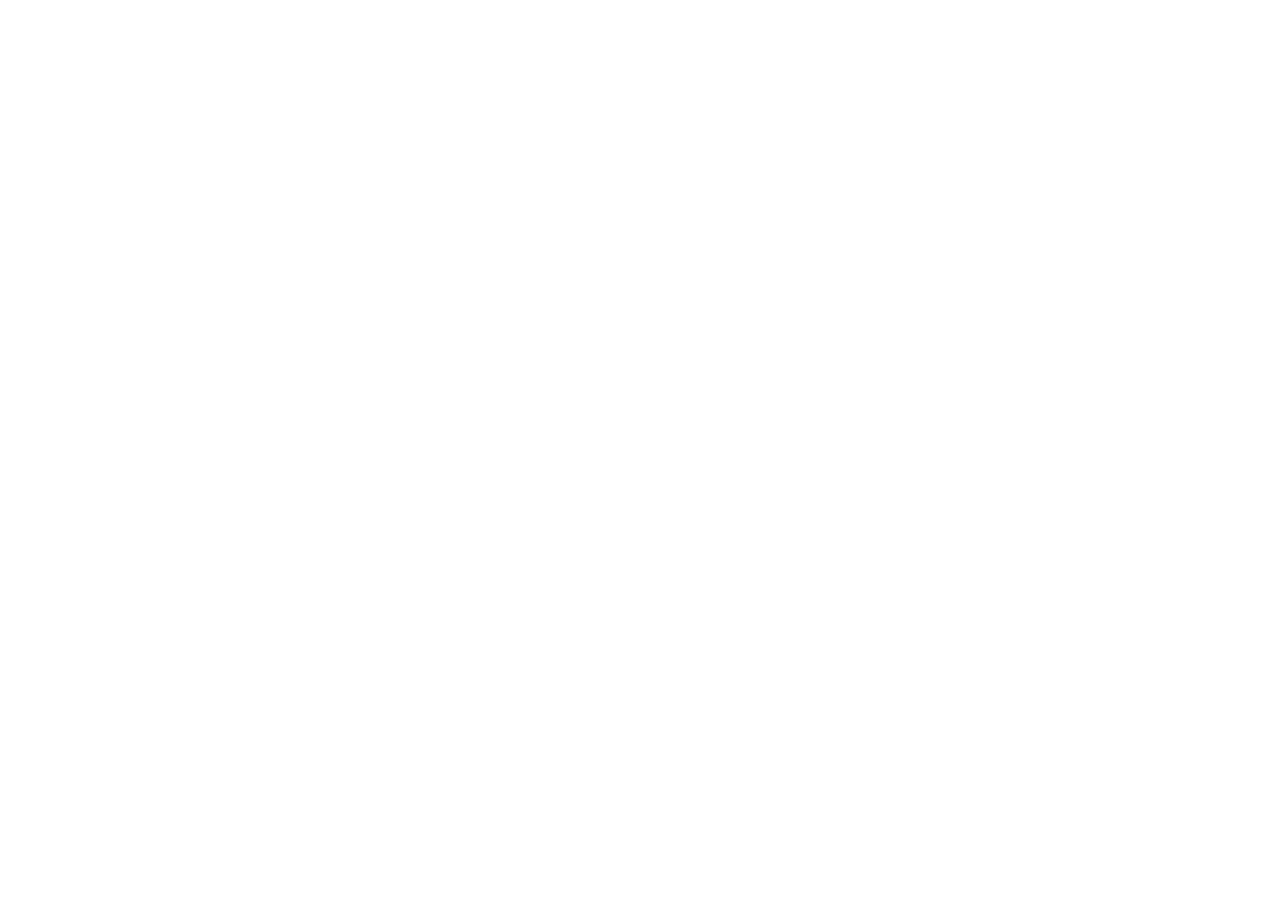
==== test.htm @ e7571c7d "webgl test" ====
<!DOCTYPE html>
<html>
	<head>
		<meta charset=utf-8>
		<title>My first three.js app</title>
		<style>
			body { margin: 0; }
			canvas { width: 100%; height: 100% }
		</style>
	</head>
	<body>
		<script src="js/three.js"></script>
		<script src="js/controls/OrbitControls.js"></script>

		<script>
			try {
				// alert("Welcome guest!");
				var scene = new THREE.Scene();
				var camera = new THREE.PerspectiveCamera(75, window.innerWidth / window.innerHeight, 0.1, 1000);

				var renderer = new THREE.WebGLRenderer();
				renderer.setSize(window.innerWidth, window.innerHeight);
				document.body.appendChild(renderer.domElement);

				// var geometry = new THREE.BoxGeometry( 1, 1, 1 );
				// var material = new THREE.MeshBasicMaterial({color: 0x00ff00});
				// var cube = new THREE.Mesh(geometry, material);
				// scene.add(cube);

				// var dotGeometry = new THREE.Geometry();
				// dotGeometry.vertices.push(new THREE.Vector3( 0, 0, 0));
				// dotGeometry.vertices.push(new THREE.Vector3( 1, 1, 1));
				// dotGeometry.vertices.push(new THREE.Vector3( 2, 2, 3));
				// dotGeometry.vertices.push(new THREE.Vector3( 4, 3, 1));
				// dotGeometry.vertices.push(new THREE.Vector3( 5, 4, 2));
				// var dotMaterial = new THREE.PointCloudMaterial( { size: 1, sizeAttenuation: false } );
				// var dot = new THREE.PointCloud( dotGeometry, dotMaterial );
				// scene.add( dot );


				// var geom = new THREE.Geometry();
				// geom.vertices.push(new THREE.Vector3(-2, 0,  0));
				// geom.vertices.push(new THREE.Vector3(0,  2,  2));
				// geom.vertices.push(new THREE.Vector3(0,  1,  2));
				// geom.vertices.push(new THREE.Vector3(2,  0,  0));

				// geom.faces.push(new THREE.Face3(0, 1, 2));
				// geom.faces.push(new THREE.Face3(1, 2, 3));

				// geom.computeFaceNormals();
				// var mesh = new THREE.Mesh(geom, new THREE.MeshNormalMaterial({
				// 									vertexColors: THREE.VertexColors,
				// 									side: THREE.DoubleSide,
				// 									transparent: true,
				// 									opacity: .99
				// 								}));
				// scene.add(mesh);

				var vert = [[0, 256, 19.19140625], [0, 256, 19.19140625], [1, 256, 19.32421875], [0, 255, 18.05078125], [1, 255, 18.17578125], [0, 254, 17.51171875], [1, 254, 17.54296875], [0, 253, 16.76953125], [1, 253, 16.87890625], [0, 252, 15.75390625], [1, 252, 16.11328125], [0, 251, 15.31640625], [1, 251, 15.28515625], [0, 250, 15.5390625], [1, 250, 15.21484375], [0, 249, 15.859375], [1, 249, 15.59765625], [0, 248, 16.1953125], [1, 248, 15.95703125], [0, 247, 17.00390625], [1, 247, 16.515625], [0, 246, 17.6875], [1, 246, 17.1171875], [0, 245, 18.21484375], [1, 245, 17.74609375], [0, 244, 18.734375], [1, 244, 18.26953125], [0, 243, 19.8046875], [1, 243, 19.0546875], [0, 242, 20.9140625], [1, 242, 20.203125], [0, 241, 22.1484375], [1, 241, 21.3359375], [0, 240, 23.48046875], [1, 240, 22.8203125], [0, 239, 24.78125], [1, 239, 24.04296875], [0, 238, 25.62109375], [1, 238, 24.99609375], [0, 237, 26.71875], [1, 237, 25.72265625], [0, 236, 27.5859375], [1, 236, 26.72265625], [0, 235, 28.4765625], [1, 235, 27.5234375], [0, 234, 29.359375], [1, 234, 28.55078125], [0, 233, 30.14453125], [1, 233, 29.5], [0, 232, 30.78515625], [1, 232, 30.15625], [0, 231, 31.375], [1, 231, 30.4375], [0, 230, 31.40234375], [1, 230, 30.43359375], [0, 229, 32.234375], [1, 229, 31.375], [0, 228, 31.62890625], [1, 228, 31.42578125], [0, 227, 30.30859375], [1, 227, 30.1953125], [0, 226, 29.16015625], [1, 226, 29.046875], [0, 225, 27.8515625], [1, 225, 27.85546875], [0, 224, 26.55859375], [1, 224, 26.74609375], [0, 223, 25.44921875], [1, 223, 25.65234375], [0, 222, 24.453125], [1, 222, 24.64453125], [0, 221, 23.25], [1, 221, 23.4453125], [0, 220, 22.18359375], [1, 220, 22.54296875], [0, 219, 21.1796875], [1, 219, 21.42578125], [0, 218, 20.3671875], [1, 218, 20.23046875], [0, 217, 19.05078125], [1, 217, 19.11328125], [0, 216, 18.32421875], [1, 216, 18.44921875], [0, 215, 17.65625], [1, 215, 17.8828125], [0, 214, 17.23828125], [1, 214, 16.984375], [0, 213, 16.66796875], [1, 213, 15.92578125], [0, 212, 16.1171875], [1, 212, 15.5703125], [0, 211, 15.53125], [1, 211, 15.109375], [0, 210, 15.03125], [1, 210, 14.5390625], [0, 209, 14.30078125], [1, 209, 14.11328125], [0, 208, 14.07421875], [1, 208, 13.62109375], [0, 207, 13.88671875], [1, 207, 13.5078125], [0, 206, 13.546875], [1, 206, 13.20703125], [0, 205, 13.11328125], [1, 205, 12.82421875], [0, 204, 12.70703125], [1, 204, 12.546875], [0, 203, 12.4453125], [1, 203, 12.21875], [0, 202, 12.25], [1, 202, 11.90625], [0, 201, 12.1484375], [1, 201, 11.85546875], [0, 200, 12.1015625], [1, 200, 11.9453125], [0, 199, 12.0546875], [1, 199, 11.953125], [0, 198, 11.921875], [1, 198, 11.5703125], [0, 197, 11.50390625], [1, 197, 11.28125], [0, 196, 11.47265625], [1, 196, 11.2890625], [0, 195, 11.4921875], [1, 195, 11.3125], [0, 194, 11.44921875], [1, 194, 11.2421875], [0, 193, 11.82421875], [1, 193, 11.5078125], [0, 192, 11.82421875], [1, 192, 11.53515625], [0, 191, 11.69140625], [1, 191, 11.4140625], [0, 190, 11.45703125], [1, 190, 10.84765625], [0, 189, 11.07421875], [1, 189, 10.4765625], [0, 188, 11.0], [1, 188, 10.4609375], [0, 187, 10.84375], [1, 187, 10.44140625], [0, 186, 10.4765625], [1, 186, 10.4375], [0, 185, 10.44140625], [1, 185, 10.4609375], [0, 184, 10.4609375], [1, 184, 10.47265625], [0, 183, 10.46875], [1, 183, 10.47265625], [0, 182, 10.51953125], [1, 182, 10.453125], [0, 181, 10.5], [1, 181, 10.44140625], [0, 180, 10.46875], [1, 180, 10.4375], [0, 179, 10.4609375], [1, 179, 10.4375], [0, 178, 10.4609375], [1, 178, 10.4375], [0, 177, 10.4609375], [1, 177, 10.4375], [0, 176, 10.4609375], [1, 176, 10.44140625], [0, 175, 10.6171875], [1, 175, 10.45703125], [0, 174, 10.734375], [1, 174, 10.4609375], [0, 173, 10.8203125], [1, 173, 10.46875], [0, 172, 10.94140625], [1, 172, 10.59375], [0, 171, 11.07421875], [1, 171, 10.80078125], [0, 170, 11.29296875], [1, 170, 10.94921875], [0, 169, 11.31640625], [1, 169, 10.984375], [0, 168, 11.02734375], [1, 168, 10.8203125], [0, 167, 10.75390625], [1, 167, 10.56640625], [0, 166, 10.63671875], [1, 166, 10.671875], [0, 165, 10.65625], [1, 165, 10.75390625], [0, 164, 10.7265625], [1, 164, 10.8125], [0, 163, 11.17578125], [1, 163, 10.6953125], [0, 162, 11.671875], [1, 162, 10.921875], [0, 161, 11.90234375], [1, 161, 11.53515625], [0, 160, 12.38671875], [1, 160, 11.80859375], [0, 159, 12.43359375], [1, 159, 12.1171875], [0, 158, 12.4453125], [1, 158, 12.19921875], [0, 157, 12.44921875], [1, 157, 12.1484375], [0, 156, 12.44140625], [1, 156, 12.04296875], [0, 155, 12.42578125], [1, 155, 11.94140625], [0, 154, 12.3828125], [1, 154, 11.89453125], [0, 153, 12.35546875], [1, 153, 11.96484375], [0, 152, 12.34765625], [1, 152, 12.078125], [0, 151, 12.31640625], [1, 151, 12.16796875], [0, 150, 12.27734375], [1, 150, 12.21875], [0, 149, 12.28515625], [1, 149, 12.1796875], [0, 148, 12.2734375], [1, 148, 12.1484375], [0, 147, 12.1796875], [1, 147, 12.04296875], [0, 146, 11.984375], [1, 146, 11.87890625], [0, 145, 11.921875], [1, 145, 11.60546875], [0, 144, 11.99609375], [1, 144, 11.53515625], [0, 143, 11.984375], [1, 143, 11.59375], [0, 142, 11.95703125], [1, 142, 11.59375], [0, 141, 11.83984375], [1, 141, 11.5234375], [0, 140, 11.9375], [1, 140, 11.75], [0, 139, 12.1171875], [1, 139, 11.96484375], [0, 138, 12.25390625], [1, 138, 12.140625], [0, 137, 12.375], [1, 137, 12.3125], [0, 136, 12.47265625], [1, 136, 12.421875], [0, 135, 12.546875], [1, 135, 12.50390625], [0, 134, 12.58984375], [1, 134, 12.53125], [0, 133, 12.609375], [1, 133, 12.53125], [0, 132, 12.609375], [1, 132, 12.48828125], [0, 131, 12.60546875], [1, 131, 12.46875], [0, 130, 12.578125], [1, 130, 12.4453125], [0, 129, 12.53125], [1, 129, 12.39453125], [0, 128, 12.4609375], [1, 128, 12.3046875], [0, 127, 12.375], [1, 127, 12.19140625], [0, 126, 12.24609375], [1, 126, 12.0625], [0, 125, 12.2265625], [1, 125, 12.05078125], [0, 124, 12.234375], [1, 124, 12.1015625], [0, 123, 12.23828125], [1, 123, 12.1484375], [0, 122, 12.1796875], [1, 122, 12.1875], [0, 121, 12.1875], [1, 121, 12.20703125], [0, 120, 12.296875], [1, 120, 12.19921875], [0, 119, 12.3125], [1, 119, 12.24609375], [0, 118, 12.3046875], [1, 118, 12.265625], [0, 117, 12.31640625], [1, 117, 12.6875], [0, 116, 13.12890625], [1, 116, 13.48828125], [0, 115, 13.73828125], [1, 115, 14.23046875], [0, 114, 14.0078125], [1, 114, 14.69921875], [0, 113, 14.44140625], [1, 113, 15.05078125], [0, 112, 15.1796875], [1, 112, 15.43359375], [0, 111, 15.83984375], [1, 111, 16.3203125], [0, 110, 16.31640625], [1, 110, 17.16796875], [0, 109, 16.9609375], [1, 109, 17.703125], [0, 108, 17.578125], [1, 108, 18.5], [0, 107, 18.37890625], [1, 107, 19.38671875], [0, 106, 19.10546875], [1, 106, 20.15625], [0, 105, 19.89453125], [1, 105, 20.73046875], [0, 104, 20.71875], [1, 104, 21.23828125], [0, 103, 21.34765625], [1, 103, 21.89453125], [0, 102, 22.64453125], [1, 102, 23.0546875], [0, 101, 23.94921875], [1, 101, 24.2421875], [0, 100, 24.890625], [1, 100, 25.1953125], [0, 99, 26.01953125], [1, 99, 26.50390625], [0, 98, 26.9765625], [1, 98, 27.34765625], [0, 97, 27.6640625], [1, 97, 27.91796875], [0, 96, 28.00390625], [1, 96, 28.5625], [0, 95, 28.6171875], [1, 95, 29.4375], [0, 94, 29.55859375], [1, 94, 30.2109375], [0, 93, 30.66796875], [1, 93, 31.00390625], [0, 92, 31.23046875], [1, 92, 31.578125], [0, 91, 31.76171875], [1, 91, 32.25], [0, 90, 32.52734375], [1, 90, 33.07421875], [0, 89, 33.62109375], [1, 89, 34.08984375], [0, 88, 34.44921875], [1, 88, 34.94140625], [0, 87, 35.3359375], [1, 87, 35.53515625], [0, 86, 35.73046875], [1, 86, 36.296875], [0, 85, 36.296875], [1, 85, 37.09375], [0, 84, 36.7265625], [1, 84, 37.56640625], [0, 83, 37.05859375], [1, 83, 37.8125], [0, 82, 37.19140625], [1, 82, 37.91015625], [0, 81, 37.21484375], [1, 81, 37.8984375], [0, 80, 37.1484375], [1, 80, 37.796875], [0, 79, 37.078125], [1, 79, 37.828125], [0, 78, 38.0546875], [1, 78, 39.12109375], [0, 77, 38.9921875], [1, 77, 39.91796875], [0, 76, 40.2734375], [1, 76, 40.91796875], [0, 75, 41.35546875], [1, 75, 42.01953125], [0, 74, 41.3359375], [1, 74, 42.57421875], [0, 73, 40.51953125], [1, 73, 41.96484375], [0, 72, 39.94140625], [1, 72, 41.08984375], [0, 71, 39.1171875], [1, 71, 40.20703125], [0, 70, 38.09375], [1, 70, 39.625], [0, 69, 38.2265625], [1, 69, 39.34375], [0, 68, 37.80078125], [1, 68, 38.89453125], [0, 67, 37.109375], [1, 67, 38.55859375], [0, 66, 36.86328125], [1, 66, 37.99609375], [0, 65, 37.78125], [1, 65, 38.1875], [0, 64, 38.6796875], [1, 64, 39.03125], [0, 63, 39.45703125], [1, 63, 39.8046875], [0, 62, 40.28125], [1, 62, 40.73828125], [0, 61, 41.53125], [1, 61, 42.12890625], [0, 60, 42.90625], [1, 60, 43.7109375], [0, 59, 44.59765625], [1, 59, 44.62890625], [0, 58, 46.19140625], [1, 58, 46.015625], [0, 57, 47.0703125], [1, 57, 47.05078125], [0, 56, 47.35546875], [1, 56, 47.90234375], [0, 55, 45.48828125], [1, 55, 46.796875], [0, 54, 44.76171875], [1, 54, 45.56640625], [0, 53, 44.6484375], [1, 53, 45.3046875], [0, 52, 44.921875], [1, 52, 45.41015625], [0, 51, 45.0078125], [1, 51, 45.625], [0, 50, 45.87890625], [1, 50, 46.171875], [0, 49, 46.66015625], [1, 49, 46.6171875], [0, 48, 47.99609375], [1, 48, 47.5859375], [0, 47, 49.05078125], [1, 47, 48.859375], [0, 46, 49.97265625], [1, 46, 49.765625], [0, 45, 51.3046875], [1, 45, 50.9453125], [0, 44, 52.984375], [1, 44, 52.4609375], [0, 43, 54.93359375], [1, 43, 54.01171875], [0, 42, 53.09375], [1, 42, 53.3984375], [0, 41, 51.86328125], [1, 41, 52.2265625], [0, 40, 51.07421875], [1, 40, 51.38671875], [0, 39, 50.6640625], [1, 39, 50.8671875], [0, 38, 49.7734375], [1, 38, 50.36328125], [0, 37, 49.2265625], [1, 37, 48.89453125], [0, 36, 48.1328125], [1, 36, 47.48828125], [0, 35, 47.33984375], [1, 35, 46.9921875], [0, 34, 47.08203125], [1, 34, 46.6484375], [0, 33, 46.75], [1, 33, 46.5390625], [0, 32, 46.4609375], [1, 32, 46.38671875], [0, 31, 45.73046875], [1, 31, 45.96875], [0, 30, 45.5546875], [1, 30, 44.41015625], [0, 29, 44.67578125], [1, 29, 43.6328125], [0, 28, 44.0625], [1, 28, 42.60546875], [0, 27, 42.96875], [1, 27, 42.12890625], [0, 26, 42.2734375], [1, 26, 41.98828125], [0, 25, 42.046875], [1, 25, 41.828125], [0, 24, 41.7734375], [1, 24, 41.47265625], [0, 23, 41.2421875], [1, 23, 41.015625], [0, 22, 41.62109375], [1, 22, 40.44921875], [0, 21, 41.6875], [1, 21, 40.6328125], [0, 20, 41.875], [1, 20, 41.3984375], [0, 19, 42.79296875], [1, 19, 42.1484375], [0, 18, 43.84375], [1, 18, 43.27734375], [0, 17, 44.55078125], [1, 17, 44.23828125], [0, 16, 44.78515625], [1, 16, 44.3515625], [0, 15, 44.609375], [1, 15, 44.0234375], [0, 14, 44.72265625], [1, 14, 44.2578125], [0, 13, 44.29296875], [1, 13, 43.765625], [0, 12, 44.4140625], [1, 12, 43.41796875], [0, 11, 43.85546875], [1, 11, 42.8984375], [0, 10, 43.06640625], [1, 10, 42.71484375], [0, 9, 43.1640625], [1, 9, 43.56640625], [0, 8, 44.578125], [1, 8, 44.66796875], [0, 7, 46.515625], [1, 7, 46.14453125], [0, 6, 48.1015625], [1, 6, 47.5703125], [0, 5, 49.72265625], [1, 5, 49.546875], [0, 4, 51.19140625], [1, 4, 50.99609375], [0, 3, 50.01953125], [1, 3, 50.46484375], [0, 2, 49.48828125], [1, 2, 49.03125], [0, 1, 48.4140625], [1, 1, 47.9765625], [0, 0, 47.3359375], [1, 0, 47.125], [1, 0, 47.125], [2, 0, 47.3828125], [2, 0, 47.3828125], [1, 0, 47.125], [2, 1, 47.91015625], [1, 1, 47.9765625], [2, 2, 49.07421875], [1, 2, 49.03125], [2, 3, 50.30859375], [1, 3, 50.46484375], [2, 4, 49.609375], [1, 4, 50.99609375], [2, 5, 49.71875], [1, 5, 49.546875], [2, 6, 48.37890625], [1, 6, 47.5703125], [2, 7, 46.59375], [1, 7, 46.14453125], [2, 8, 45.17578125], [1, 8, 44.66796875], [2, 9, 44.05859375], [1, 9, 43.56640625], [2, 10, 43.2421875], [1, 10, 42.71484375], [2, 11, 42.5], [1, 11, 42.8984375], [2, 12, 42.3046875], [1, 12, 43.41796875], [2, 13, 42.57421875], [1, 13, 43.765625], [2, 14, 43.0078125], [1, 14, 44.2578125], [2, 15, 43.19140625], [1, 15, 44.0234375], [2, 16, 43.8203125], [1, 16, 44.3515625], [2, 17, 43.9140625], [1, 17, 44.23828125], [2, 18, 43.0078125], [1, 18, 43.27734375], [2, 19, 41.8359375], [1, 19, 42.1484375], [2, 20, 40.60546875], [1, 20, 41.3984375], [2, 21, 40.11328125], [1, 21, 40.6328125], [2, 22, 40.15625], [1, 22, 40.44921875], [2, 23, 40.71484375], [1, 23, 41.015625], [2, 24, 41.2421875], [1, 24, 41.47265625], [2, 25, 41.43359375], [1, 25, 41.828125], [2, 26, 41.34765625], [1, 26, 41.98828125], [2, 27, 42.05078125], [1, 27, 42.12890625], [2, 28, 42.5390625], [1, 28, 42.60546875], [2, 29, 43.40625], [1, 29, 43.6328125], [2, 30, 44.8046875], [1, 30, 44.41015625], [2, 31, 46.24609375], [1, 31, 45.96875], [2, 32, 46.43359375], [1, 32, 46.38671875], [2, 33, 46.54296875], [1, 33, 46.5390625], [2, 34, 46.6328125], [1, 34, 46.6484375], [2, 35, 47.03125], [1, 35, 46.9921875], [2, 36, 47.52734375], [1, 36, 47.48828125], [2, 37, 48.5546875], [1, 37, 48.89453125], [2, 38, 50.37109375], [1, 38, 50.36328125], [2, 39, 51.33984375], [1, 39, 50.8671875], [2, 40, 51.8359375], [1, 40, 51.38671875], [2, 41, 52.91015625], [1, 41, 52.2265625], [2, 42, 53.1796875], [1, 42, 53.3984375], [2, 43, 53.3671875], [1, 43, 54.01171875], [2, 44, 52.23828125], [1, 44, 52.4609375], [2, 45, 50.76171875], [1, 45, 50.9453125], [2, 46, 49.77734375], [1, 46, 49.765625], [2, 47, 49.0546875], [1, 47, 48.859375], [2, 48, 48.078125], [1, 48, 47.5859375], [2, 49, 47.28515625], [1, 49, 46.6171875], [2, 50, 47.05078125], [1, 50, 46.171875], [2, 51, 46.40234375], [1, 51, 45.625], [2, 52, 46.359375], [1, 52, 45.41015625], [2, 53, 46.4453125], [1, 53, 45.3046875], [2, 54, 46.1875], [1, 54, 45.56640625], [2, 55, 47.64453125], [1, 55, 46.796875], [2, 56, 47.91015625], [1, 56, 47.90234375], [2, 57, 47.16015625], [1, 57, 47.05078125], [2, 58, 46.18359375], [1, 58, 46.015625], [2, 59, 45.41015625], [1, 59, 44.62890625], [2, 60, 44.140625], [1, 60, 43.7109375], [2, 61, 42.78125], [1, 61, 42.12890625], [2, 62, 41.1640625], [1, 62, 40.73828125], [2, 63, 40.171875], [1, 63, 39.8046875], [2, 64, 39.49609375], [1, 64, 39.03125], [2, 65, 38.765625], [1, 65, 38.1875], [2, 66, 39.08984375], [1, 66, 37.99609375], [2, 67, 39.55859375], [1, 67, 38.55859375], [2, 68, 39.921875], [1, 68, 38.89453125], [2, 69, 40.46875], [1, 69, 39.34375], [2, 70, 40.89453125], [1, 70, 39.625], [2, 71, 41.10546875], [1, 71, 40.20703125], [2, 72, 42.2734375], [1, 72, 41.08984375], [2, 73, 43.2109375], [1, 73, 41.96484375], [2, 74, 43.68359375], [1, 74, 42.57421875], [2, 75, 42.86328125], [1, 75, 42.01953125], [2, 76, 41.59375], [1, 76, 40.91796875], [2, 77, 40.7734375], [1, 77, 39.91796875], [2, 78, 39.91796875], [1, 78, 39.12109375], [2, 79, 38.34375], [1, 79, 37.828125], [2, 80, 38.5234375], [1, 80, 37.796875], [2, 81, 38.74609375], [1, 81, 37.8984375], [2, 82, 38.734375], [1, 82, 37.91015625], [2, 83, 38.58984375], [1, 83, 37.8125], [2, 84, 38.30078125], [1, 84, 37.56640625], [2, 85, 37.734375], [1, 85, 37.09375], [2, 86, 37.05859375], [1, 86, 36.296875], [2, 87, 35.92578125], [1, 87, 35.53515625], [2, 88, 35.203125], [1, 88, 34.94140625], [2, 89, 34.5859375], [1, 89, 34.08984375], [2, 90, 33.65625], [1, 90, 33.07421875], [2, 91, 32.8125], [1, 91, 32.25], [2, 92, 32.07421875], [1, 92, 31.578125], [2, 93, 31.23828125], [1, 93, 31.00390625], [2, 94, 30.7109375], [1, 94, 30.2109375], [2, 95, 30.03515625], [1, 95, 29.4375], [2, 96, 29.16796875], [1, 96, 28.5625], [2, 97, 28.30859375], [1, 97, 27.91796875], [2, 98, 27.52734375], [1, 98, 27.34765625], [2, 99, 26.80078125], [1, 99, 26.50390625], [2, 100, 25.49609375], [1, 100, 25.1953125], [2, 101, 24.40234375], [1, 101, 24.2421875], [2, 102, 23.484375], [1, 102, 23.0546875], [2, 103, 22.87109375], [1, 103, 21.89453125], [2, 104, 22.25], [1, 104, 21.23828125], [2, 105, 21.56640625], [1, 105, 20.73046875], [2, 106, 20.8828125], [1, 106, 20.15625], [2, 107, 20.23046875], [1, 107, 19.38671875], [2, 108, 19.34765625], [1, 108, 18.5], [2, 109, 18.4765625], [1, 109, 17.703125], [2, 110, 17.48046875], [1, 110, 17.16796875], [2, 111, 17.01171875], [1, 111, 16.3203125], [2, 112, 16.609375], [1, 112, 15.43359375], [2, 113, 16.19921875], [1, 113, 15.05078125], [2, 114, 15.65625], [1, 114, 14.69921875], [2, 115, 14.890625], [1, 115, 14.23046875], [2, 116, 13.9140625], [1, 116, 13.48828125], [2, 117, 12.91015625], [1, 117, 12.6875], [2, 118, 12.44921875], [1, 118, 12.265625], [2, 119, 12.3515625], [1, 119, 12.24609375], [2, 120, 12.3359375], [1, 120, 12.19921875], [2, 121, 12.33203125], [1, 121, 12.20703125], [2, 122, 12.33203125], [1, 122, 12.1875], [2, 123, 12.3125], [1, 123, 12.1484375], [2, 124, 12.1796875], [1, 124, 12.1015625], [2, 125, 12.0625], [1, 125, 12.05078125], [2, 126, 11.99609375], [1, 126, 12.0625], [2, 127, 12.0546875], [1, 127, 12.19140625], [2, 128, 12.12109375], [1, 128, 12.3046875], [2, 129, 12.19140625], [1, 129, 12.39453125], [2, 130, 12.25], [1, 130, 12.4453125], [2, 131, 12.296875], [1, 131, 12.46875], [2, 132, 12.41015625], [1, 132, 12.48828125], [2, 133, 12.484375], [1, 133, 12.53125], [2, 134, 12.4921875], [1, 134, 12.53125], [2, 135, 12.47265625], [1, 135, 12.50390625], [2, 136, 12.4140625], [1, 136, 12.421875], [2, 137, 12.24609375], [1, 137, 12.3125], [2, 138, 12.0234375], [1, 138, 12.140625], [2, 139, 11.82421875], [1, 139, 11.96484375], [2, 140, 11.546875], [1, 140, 11.75], [2, 141, 11.33984375], [1, 141, 11.5234375], [2, 142, 11.2890625], [1, 142, 11.59375], [2, 143, 11.234375], [1, 143, 11.59375], [2, 144, 11.21875], [1, 144, 11.53515625], [2, 145, 11.33984375], [1, 145, 11.60546875], [2, 146, 11.90234375], [1, 146, 11.87890625], [2, 147, 12.00390625], [1, 147, 12.04296875], [2, 148, 12.07421875], [1, 148, 12.1484375], [2, 149, 12.1015625], [1, 149, 12.1796875], [2, 150, 12.12109375], [1, 150, 12.21875], [2, 151, 12.04296875], [1, 151, 12.16796875], [2, 152, 11.90625], [1, 152, 12.078125], [2, 153, 11.69140625], [1, 153, 11.96484375], [2, 154, 11.53125], [1, 154, 11.89453125], [2, 155, 11.515625], [1, 155, 11.94140625], [2, 156, 11.5546875], [1, 156, 12.04296875], [2, 157, 11.6015625], [1, 157, 12.1484375], [2, 158, 11.66015625], [1, 158, 12.19921875], [2, 159, 11.640625], [1, 159, 12.1171875], [2, 160, 11.46875], [1, 160, 11.80859375], [2, 161, 10.9765625], [1, 161, 11.53515625], [2, 162, 10.7734375], [1, 162, 10.921875], [2, 163, 11.1640625], [1, 163, 10.6953125], [2, 164, 11.359375], [1, 164, 10.8125], [2, 165, 11.0859375], [1, 165, 10.75390625], [2, 166, 10.83203125], [1, 166, 10.671875], [2, 167, 10.52734375], [1, 167, 10.56640625], [2, 168, 10.6328125], [1, 168, 10.8203125], [2, 169, 10.7265625], [1, 169, 10.984375], [2, 170, 10.671875], [1, 170, 10.94921875], [2, 171, 10.515625], [1, 171, 10.80078125], [2, 172, 10.4609375], [1, 172, 10.59375], [2, 173, 10.45703125], [1, 173, 10.46875], [2, 174, 10.4296875], [1, 174, 10.4609375], [2, 175, 10.421875], [1, 175, 10.45703125], [2, 176, 10.4375], [1, 176, 10.44140625], [2, 177, 10.43359375], [1, 177, 10.4375], [2, 178, 10.4296875], [1, 178, 10.4375], [2, 179, 10.421875], [1, 179, 10.4375], [2, 180, 10.421875], [1, 180, 10.4375], [2, 181, 10.421875], [1, 181, 10.44140625], [2, 182, 10.41796875], [1, 182, 10.453125], [2, 183, 10.41796875], [1, 183, 10.47265625], [2, 184, 10.4140625], [1, 184, 10.47265625], [2, 185, 10.41796875], [1, 185, 10.4609375], [2, 186, 10.4375], [1, 186, 10.4375], [2, 187, 10.40234375], [1, 187, 10.44140625], [2, 188, 10.421875], [1, 188, 10.4609375], [2, 189, 10.44140625], [1, 189, 10.4765625], [2, 190, 10.4609375], [1, 190, 10.84765625], [2, 191, 10.67578125], [1, 191, 11.4140625], [2, 192, 11.12109375], [1, 192, 11.53515625], [2, 193, 11.203125], [1, 193, 11.5078125], [2, 194, 11.07421875], [1, 194, 11.2421875], [2, 195, 11.10546875], [1, 195, 11.3125], [2, 196, 11.1015625], [1, 196, 11.2890625], [2, 197, 11.0234375], [1, 197, 11.28125], [2, 198, 11.3203125], [1, 198, 11.5703125], [2, 199, 11.6796875], [1, 199, 11.953125], [2, 200, 11.7265625], [1, 200, 11.9453125], [2, 201, 11.66796875], [1, 201, 11.85546875], [2, 202, 11.8046875], [1, 202, 11.90625], [2, 203, 12.03515625], [1, 203, 12.21875], [2, 204, 12.34765625], [1, 204, 12.546875], [2, 205, 12.55078125], [1, 205, 12.82421875], [2, 206, 12.74609375], [1, 206, 13.20703125], [2, 207, 12.875], [1, 207, 13.5078125], [2, 208, 13.38671875], [1, 208, 13.62109375], [2, 209, 13.8359375], [1, 209, 14.11328125], [2, 210, 14.1015625], [1, 210, 14.5390625], [2, 211, 14.45703125], [1, 211, 15.109375], [2, 212, 15.296875], [1, 212, 15.5703125], [2, 213, 16.12109375], [1, 213, 15.92578125], [2, 214, 16.96484375], [1, 214, 16.984375], [2, 215, 17.9609375], [1, 215, 17.8828125], [2, 216, 18.46875], [1, 216, 18.44921875], [2, 217, 19.46484375], [1, 217, 19.11328125], [2, 218, 20.61328125], [1, 218, 20.23046875], [2, 219, 21.5703125], [1, 219, 21.42578125], [2, 220, 22.72265625], [1, 220, 22.54296875], [2, 221, 23.7109375], [1, 221, 23.4453125], [2, 222, 24.96484375], [1, 222, 24.64453125], [2, 223, 26.04296875], [1, 223, 25.65234375], [2, 224, 27.2734375], [1, 224, 26.74609375], [2, 225, 28.296875], [1, 225, 27.85546875], [2, 226, 29.2421875], [1, 226, 29.046875], [2, 227, 30.1953125], [1, 227, 30.1953125], [2, 228, 31.01953125], [1, 228, 31.42578125], [2, 229, 30.453125], [1, 229, 31.375], [2, 230, 29.83984375], [1, 230, 30.43359375], [2, 231, 29.4609375], [1, 231, 30.4375], [2, 232, 29.421875], [1, 232, 30.15625], [2, 233, 28.87109375], [1, 233, 29.5], [2, 234, 27.8203125], [1, 234, 28.55078125], [2, 235, 26.9921875], [1, 235, 27.5234375], [2, 236, 26.07421875], [1, 236, 26.72265625], [2, 237, 25.0234375], [1, 237, 25.72265625], [2, 238, 23.96875], [1, 238, 24.99609375], [2, 239, 23.03515625], [1, 239, 24.04296875], [2, 240, 21.75390625], [1, 240, 22.8203125], [2, 241, 20.546875], [1, 241, 21.3359375], [2, 242, 19.53515625], [1, 242, 20.203125], [2, 243, 18.41015625], [1, 243, 19.0546875], [2, 244, 17.87109375], [1, 244, 18.26953125], [2, 245, 17.17578125], [1, 245, 17.74609375], [2, 246, 16.76171875], [1, 246, 17.1171875], [2, 247, 16.046875], [1, 247, 16.515625], [2, 248, 15.6328125], [1, 248, 15.95703125], [2, 249, 15.3125], [1, 249, 15.59765625], [2, 250, 15.0625], [1, 250, 15.21484375], [2, 251, 15.6171875], [1, 251, 15.28515625], [2, 252, 16.45703125], [1, 252, 16.11328125], [2, 253, 17.0625], [1, 253, 16.87890625], [2, 254, 17.609375], [1, 254, 17.54296875], [2, 255, 18.38671875], [1, 255, 18.17578125], [2, 256, 19.515625], [1, 256, 19.32421875], [1, 256, 19.32421875], [2, 256, 19.515625], [2, 256, 19.515625], [3, 256, 19.79296875], [2, 255, 18.38671875], [3, 255, 18.8125], [2, 254, 17.609375], [3, 254, 17.8046875], [2, 253, 17.0625], [3, 253, 17.3125], [2, 252, 16.45703125], [3, 252, 16.77734375], [2, 251, 15.6171875], [3, 251, 16.02734375], [2, 250, 15.0625], [3, 250, 15.15625], [2, 249, 15.3125], [3, 249, 15.04296875], [2, 248, 15.6328125], [3, 248, 15.3515625], [2, 247, 16.046875], [3, 247, 15.8515625], [2, 246, 16.76171875], [3, 246, 16.48828125], [2, 245, 17.17578125], [3, 245, 16.90625], [2, 244, 17.87109375], [3, 244, 17.63671875], [2, 243, 18.41015625], [3, 243, 18.01953125], [2, 242, 19.53515625], [3, 242, 18.78125], [2, 241, 20.546875], [3, 241, 19.890625], [2, 240, 21.75390625], [3, 240, 21.015625], [2, 239, 23.03515625], [3, 239, 22.1953125], [2, 238, 23.96875], [3, 238, 23.1796875], [2, 237, 25.0234375], [3, 237, 24.28515625], [2, 236, 26.07421875], [3, 236, 25.46484375], [2, 235, 26.9921875], [3, 235, 26.62890625], [2, 234, 27.8203125], [3, 234, 27.4765625], [2, 233, 28.87109375], [3, 233, 28.21875], [2, 232, 29.421875], [3, 232, 28.4609375], [2, 231, 29.4609375], [3, 231, 28.58984375], [2, 230, 29.83984375], [3, 230, 29.04296875], [2, 229, 30.453125], [3, 229, 29.8046875], [2, 228, 31.01953125], [3, 228, 30.3671875], [2, 227, 30.1953125], [3, 227, 30.1015625], [2, 226, 29.2421875], [3, 226, 29.5546875], [2, 225, 28.296875], [3, 225, 28.73828125], [2, 224, 27.2734375], [3, 224, 27.625], [2, 223, 26.04296875], [3, 223, 26.3828125], [2, 222, 24.96484375], [3, 222, 25.13671875], [2, 221, 23.7109375], [3, 221, 23.77734375], [2, 220, 22.72265625], [3, 220, 22.73046875], [2, 219, 21.5703125], [3, 219, 21.62109375], [2, 218, 20.61328125], [3, 218, 20.80078125], [2, 217, 19.46484375], [3, 217, 19.55859375], [2, 216, 18.46875], [3, 216, 18.48046875], [2, 215, 17.9609375], [3, 215, 17.890625], [2, 214, 16.96484375], [3, 214, 16.875], [2, 213, 16.12109375], [3, 213, 16.07421875], [2, 212, 15.296875], [3, 212, 14.90625], [2, 211, 14.45703125], [3, 211, 14.15234375], [2, 210, 14.1015625], [3, 210, 13.65234375], [2, 209, 13.8359375], [3, 209, 13.48828125], [2, 208, 13.38671875], [3, 208, 13.0390625], [2, 207, 12.875], [3, 207, 12.66796875], [2, 206, 12.74609375], [3, 206, 12.5390625], [2, 205, 12.55078125], [3, 205, 12.35546875], [2, 204, 12.34765625], [3, 204, 12.21484375], [2, 203, 12.03515625], [3, 203, 11.99609375], [2, 202, 11.8046875], [3, 202, 11.73046875], [2, 201, 11.66796875], [3, 201, 11.46484375], [2, 200, 11.7265625], [3, 200, 11.3671875], [2, 199, 11.6796875], [3, 199, 11.3125], [2, 198, 11.3203125], [3, 198, 10.94921875], [2, 197, 11.0234375], [3, 197, 10.9296875], [2, 196, 11.1015625], [3, 196, 10.98828125], [2, 195, 11.10546875], [3, 195, 10.96875], [2, 194, 11.07421875], [3, 194, 10.91796875], [2, 193, 11.203125], [3, 193, 10.95703125], [2, 192, 11.12109375], [3, 192, 10.625], [2, 191, 10.67578125], [3, 191, 10.45703125], [2, 190, 10.4609375], [3, 190, 10.4296875], [2, 189, 10.44140625], [3, 189, 10.41015625], [2, 188, 10.421875], [3, 188, 10.3984375], [2, 187, 10.40234375], [3, 187, 10.3828125], [2, 186, 10.4375], [3, 186, 10.4140625], [2, 185, 10.41796875], [3, 185, 10.39453125], [2, 184, 10.4140625], [3, 184, 10.3984375], [2, 183, 10.41796875], [3, 183, 10.40234375], [2, 182, 10.41796875], [3, 182, 10.40234375], [2, 181, 10.421875], [3, 181, 10.41015625], [2, 180, 10.421875], [3, 180, 10.4140625], [2, 179, 10.421875], [3, 179, 10.41796875], [2, 178, 10.4296875], [3, 178, 10.421875], [2, 177, 10.43359375], [3, 177, 10.4140625], [2, 176, 10.4375], [3, 176, 10.4296875], [2, 175, 10.421875], [3, 175, 10.4609375], [2, 174, 10.4296875], [3, 174, 10.66796875], [2, 173, 10.45703125], [3, 173, 10.7109375], [2, 172, 10.4609375], [3, 172, 10.53515625], [2, 171, 10.515625], [3, 171, 10.44140625], [2, 170, 10.671875], [3, 170, 10.5078125], [2, 169, 10.7265625], [3, 169, 10.55859375], [2, 168, 10.6328125], [3, 168, 10.55859375], [2, 167, 10.52734375], [3, 167, 10.65625], [2, 166, 10.83203125], [3, 166, 11.18359375], [2, 165, 11.0859375], [3, 165, 11.671875], [2, 164, 11.359375], [3, 164, 11.91796875], [2, 163, 11.1640625], [3, 163, 11.859375], [2, 162, 10.7734375], [3, 162, 11.28125], [2, 161, 10.9765625], [3, 161, 10.7265625], [2, 160, 11.46875], [3, 160, 11.01953125], [2, 159, 11.640625], [3, 159, 11.16015625], [2, 158, 11.66015625], [3, 158, 11.11328125], [2, 157, 11.6015625], [3, 157, 10.99609375], [2, 156, 11.5546875], [3, 156, 11.0234375], [2, 155, 11.515625], [3, 155, 11.046875], [2, 154, 11.53125], [3, 154, 11.16015625], [2, 153, 11.69140625], [3, 153, 11.4140625], [2, 152, 11.90625], [3, 152, 11.796875], [2, 151, 12.04296875], [3, 151, 11.97265625], [2, 150, 12.12109375], [3, 150, 12.01171875], [2, 149, 12.1015625], [3, 149, 12.0546875], [2, 148, 12.07421875], [3, 148, 12.03125], [2, 147, 12.00390625], [3, 147, 12.01171875], [2, 146, 11.90234375], [3, 146, 11.9453125], [2, 145, 11.33984375], [3, 145, 11.1640625], [2, 144, 11.21875], [3, 144, 11.22265625], [2, 143, 11.234375], [3, 143, 11.37109375], [2, 142, 11.2890625], [3, 142, 11.3984375], [2, 141, 11.33984375], [3, 141, 11.2578125], [2, 140, 11.546875], [3, 140, 11.375], [2, 139, 11.82421875], [3, 139, 11.60546875], [2, 138, 12.0234375], [3, 138, 11.85546875], [2, 137, 12.24609375], [3, 137, 12.1484375], [2, 136, 12.4140625], [3, 136, 12.39453125], [2, 135, 12.47265625], [3, 135, 12.4453125], [2, 134, 12.4921875], [3, 134, 12.4609375], [2, 133, 12.484375], [3, 133, 12.453125], [2, 132, 12.41015625], [3, 132, 12.38671875], [2, 131, 12.296875], [3, 131, 11.953125], [2, 130, 12.25], [3, 130, 11.9375], [2, 129, 12.19140625], [3, 129, 11.953125], [2, 128, 12.12109375], [3, 128, 11.97265625], [2, 127, 12.0546875], [3, 127, 11.95703125], [2, 126, 11.99609375], [3, 126, 12.0703125], [2, 125, 12.0625], [3, 125, 12.171875], [2, 124, 12.1796875], [3, 124, 12.234375], [2, 123, 12.3125], [3, 123, 12.41015625], [2, 122, 12.33203125], [3, 122, 12.48046875], [2, 121, 12.33203125], [3, 121, 12.50390625], [2, 120, 12.3359375], [3, 120, 12.609375], [2, 119, 12.3515625], [3, 119, 12.82421875], [2, 118, 12.44921875], [3, 118, 13.03125], [2, 117, 12.91015625], [3, 117, 13.265625], [2, 116, 13.9140625], [3, 116, 14.28125], [2, 115, 14.890625], [3, 115, 15.26171875], [2, 114, 15.65625], [3, 114, 16.359375], [2, 113, 16.19921875], [3, 113, 17.19140625], [2, 112, 16.609375], [3, 112, 17.5], [2, 111, 17.01171875], [3, 111, 17.78125], [2, 110, 17.48046875], [3, 110, 18.390625], [2, 109, 18.4765625], [3, 109, 19.2890625], [2, 108, 19.34765625], [3, 108, 20.140625], [2, 107, 20.23046875], [3, 107, 20.7890625], [2, 106, 20.8828125], [3, 106, 21.53125], [2, 105, 21.56640625], [3, 105, 22.37890625], [2, 104, 22.25], [3, 104, 23.22265625], [2, 103, 22.87109375], [3, 103, 23.78515625], [2, 102, 23.484375], [3, 102, 24.6171875], [2, 101, 24.40234375], [3, 101, 25.37109375], [2, 100, 25.49609375], [3, 100, 26.171875], [2, 99, 26.80078125], [3, 99, 27.09765625], [2, 98, 27.52734375], [3, 98, 27.9296875], [2, 97, 28.30859375], [3, 97, 28.8125], [2, 96, 29.16796875], [3, 96, 29.6640625], [2, 95, 30.03515625], [3, 95, 30.53515625], [2, 94, 30.7109375], [3, 94, 31.23828125], [2, 93, 31.23828125], [3, 93, 31.82421875], [2, 92, 32.07421875], [3, 92, 32.5390625], [2, 91, 32.8125], [3, 91, 33.45703125], [2, 90, 33.65625], [3, 90, 34.41015625], [2, 89, 34.5859375], [3, 89, 34.984375], [2, 88, 35.203125], [3, 88, 35.4765625], [2, 87, 35.92578125], [3, 87, 36.703125], [2, 86, 37.05859375], [3, 86, 37.54296875], [2, 85, 37.734375], [3, 85, 38.421875], [2, 84, 38.30078125], [3, 84, 39.05078125], [2, 83, 38.58984375], [3, 83, 39.41796875], [2, 82, 38.734375], [3, 82, 39.56640625], [2, 81, 38.74609375], [3, 81, 39.59375], [2, 80, 38.5234375], [3, 80, 39.4609375], [2, 79, 38.34375], [3, 79, 39.23828125], [2, 78, 39.91796875], [3, 78, 40.5859375], [2, 77, 40.7734375], [3, 77, 41.5625], [2, 76, 41.59375], [3, 76, 42.3828125], [2, 75, 42.86328125], [3, 75, 43.4765625], [2, 74, 43.68359375], [3, 74, 44.484375], [2, 73, 43.2109375], [3, 73, 44.48828125], [2, 72, 42.2734375], [3, 72, 43.33984375], [2, 71, 41.10546875], [3, 71, 42.578125], [2, 70, 40.89453125], [3, 70, 42.421875], [2, 69, 40.46875], [3, 69, 41.7109375], [2, 68, 39.921875], [3, 68, 40.9375], [2, 67, 39.55859375], [3, 67, 40.3984375], [2, 66, 39.08984375], [3, 66, 40.0703125], [2, 65, 38.765625], [3, 65, 39.7421875], [2, 64, 39.49609375], [3, 64, 39.7890625], [2, 63, 40.171875], [3, 63, 40.5859375], [2, 62, 41.1640625], [3, 62, 41.7265625], [2, 61, 42.78125], [3, 61, 43.046875], [2, 60, 44.140625], [3, 60, 45.12890625], [2, 59, 45.41015625], [3, 59, 46.0078125], [2, 58, 46.18359375], [3, 58, 47.20703125], [2, 57, 47.16015625], [3, 57, 47.4921875], [2, 56, 47.91015625], [3, 56, 48.57421875], [2, 55, 47.64453125], [3, 55, 48.046875], [2, 54, 46.1875], [3, 54, 47.18359375], [2, 53, 46.4453125], [3, 53, 47.65625], [2, 52, 46.359375], [3, 52, 47.3046875], [2, 51, 46.40234375], [3, 51, 47.2421875], [2, 50, 47.05078125], [3, 50, 48.0078125], [2, 49, 47.28515625], [3, 49, 48.47265625], [2, 48, 48.078125], [3, 48, 49.04296875], [2, 47, 49.0546875], [3, 47, 49.59765625], [2, 46, 49.77734375], [3, 46, 50.68359375], [2, 45, 50.76171875], [3, 45, 51.6328125], [2, 44, 52.23828125], [3, 44, 52.3046875], [2, 43, 53.3671875], [3, 43, 52.265625], [2, 42, 53.1796875], [3, 42, 52.25390625], [2, 41, 52.91015625], [3, 41, 52.734375], [2, 40, 51.8359375], [3, 40, 52.8046875], [2, 39, 51.33984375], [3, 39, 51.58984375], [2, 38, 50.37109375], [3, 38, 49.70703125], [2, 37, 48.5546875], [3, 37, 48.390625], [2, 36, 47.52734375], [3, 36, 47.8515625], [2, 35, 47.03125], [3, 35, 47.4609375], [2, 34, 46.6328125], [3, 34, 46.90234375], [2, 33, 46.54296875], [3, 33, 46.66015625], [2, 32, 46.43359375], [3, 32, 46.578125], [2, 31, 46.24609375], [3, 31, 46.26171875], [2, 30, 44.8046875], [3, 30, 45.03515625], [2, 29, 43.40625], [3, 29, 42.92578125], [2, 28, 42.5390625], [3, 28, 42.05078125], [2, 27, 42.05078125], [3, 27, 41.37890625], [2, 26, 41.34765625], [3, 26, 40.95703125], [2, 25, 41.43359375], [3, 25, 40.93359375], [2, 24, 41.2421875], [3, 24, 40.73046875], [2, 23, 40.71484375], [3, 23, 40.34375], [2, 22, 40.15625], [3, 22, 40.0390625], [2, 21, 40.11328125], [3, 21, 39.828125], [2, 20, 40.60546875], [3, 20, 40.25], [2, 19, 41.8359375], [3, 19, 41.11328125], [2, 18, 43.0078125], [3, 18, 42.21875], [2, 17, 43.9140625], [3, 17, 43.65234375], [2, 16, 43.8203125], [3, 16, 43.26171875], [2, 15, 43.19140625], [3, 15, 42.6171875], [2, 14, 43.0078125], [3, 14, 42.2578125], [2, 13, 42.57421875], [3, 13, 42.15625], [2, 12, 42.3046875], [3, 12, 42.421875], [2, 11, 42.5], [3, 11, 42.78515625], [2, 10, 43.2421875], [3, 10, 43.3984375], [2, 9, 44.05859375], [3, 9, 44.44140625], [2, 8, 45.17578125], [3, 8, 45.3125], [2, 7, 46.59375], [3, 7, 46.45703125], [2, 6, 48.37890625], [3, 6, 48.0859375], [2, 5, 49.71875], [3, 5, 48.65234375], [2, 4, 49.609375], [3, 4, 48.61328125], [2, 3, 50.30859375], [3, 3, 49.5078125], [2, 2, 49.07421875], [3, 2, 49.8125], [2, 1, 47.91015625], [3, 1, 48.88671875], [2, 0, 47.3828125], [3, 0, 47.8515625], [3, 0, 47.8515625], [4, 0, 49.0625], [4, 0, 49.0625], [3, 0, 47.8515625], [4, 1, 50.5859375], [3, 1, 48.88671875], [4, 2, 50.75390625], [3, 2, 49.8125], [4, 3, 49.15234375], [3, 3, 49.5078125], [4, 4, 47.99609375], [3, 4, 48.61328125], [4, 5, 47.3046875], [3, 5, 48.65234375], [4, 6, 46.58203125], [3, 6, 48.0859375], [4, 7, 45.33203125], [3, 7, 46.45703125], [4, 8, 44.734375], [3, 8, 45.3125], [4, 9, 43.99609375], [3, 9, 44.44140625], [4, 10, 43.359375], [3, 10, 43.3984375], [4, 11, 43.0078125], [3, 11, 42.78515625], [4, 12, 42.32421875], [3, 12, 42.421875], [4, 13, 42.27734375], [3, 13, 42.15625], [4, 14, 42.078125], [3, 14, 42.2578125], [4, 15, 42.1171875], [3, 15, 42.6171875], [4, 16, 42.59765625], [3, 16, 43.26171875], [4, 17, 42.546875], [3, 17, 43.65234375], [4, 18, 41.51953125], [3, 18, 42.21875], [4, 19, 40.3125], [3, 19, 41.11328125], [4, 20, 39.8125], [3, 20, 40.25], [4, 21, 39.625], [3, 21, 39.828125], [4, 22, 39.83984375], [3, 22, 40.0390625], [4, 23, 40.05078125], [3, 23, 40.34375], [4, 24, 40.25], [3, 24, 40.73046875], [4, 25, 40.2734375], [3, 25, 40.93359375], [4, 26, 40.46875], [3, 26, 40.95703125], [4, 27, 40.84765625], [3, 27, 41.37890625], [4, 28, 41.71484375], [3, 28, 42.05078125], [4, 29, 42.578125], [3, 29, 42.92578125], [4, 30, 44.3359375], [3, 30, 45.03515625], [4, 31, 46.015625], [3, 31, 46.26171875], [4, 32, 46.54296875], [3, 32, 46.578125], [4, 33, 47.01171875], [3, 33, 46.66015625], [4, 34, 47.49609375], [3, 34, 46.90234375], [4, 35, 48.02734375], [3, 35, 47.4609375], [4, 36, 48.73828125], [3, 36, 47.8515625], [4, 37, 49.46484375], [3, 37, 48.390625], [4, 38, 50.5390625], [3, 38, 49.70703125], [4, 39, 51.9921875], [3, 39, 51.58984375], [4, 40, 52.17578125], [3, 40, 52.8046875], [4, 41, 51.9296875], [3, 41, 52.734375], [4, 42, 51.46484375], [3, 42, 52.25390625], [4, 43, 51.46484375], [3, 43, 52.265625], [4, 44, 51.6015625], [3, 44, 52.3046875], [4, 45, 52.09765625], [3, 45, 51.6328125], [4, 46, 51.90234375], [3, 46, 50.68359375], [4, 47, 50.89453125], [3, 47, 49.59765625], [4, 48, 50.48828125], [3, 48, 49.04296875], [4, 49, 49.640625], [3, 49, 48.47265625], [4, 50, 48.90625], [3, 50, 48.0078125], [4, 51, 48.41015625], [3, 51, 47.2421875], [4, 52, 48.1328125], [3, 52, 47.3046875], [4, 53, 48.30078125], [3, 53, 47.65625], [4, 54, 48.0234375], [3, 54, 47.18359375], [4, 55, 48.90625], [3, 55, 48.046875], [4, 56, 49.328125], [3, 56, 48.57421875], [4, 57, 49.07421875], [3, 57, 47.4921875], [4, 58, 48.2421875], [3, 58, 47.20703125], [4, 59, 47.0625], [3, 59, 46.0078125], [4, 60, 45.09375], [3, 60, 45.12890625], [4, 61, 43.37109375], [3, 61, 43.046875], [4, 62, 42.12890625], [3, 62, 41.7265625], [4, 63, 41.14453125], [3, 63, 40.5859375], [4, 64, 40.109375], [3, 64, 39.7890625], [4, 65, 40.3828125], [3, 65, 39.7421875], [4, 66, 40.8984375], [3, 66, 40.0703125], [4, 67, 41.40625], [3, 67, 40.3984375], [4, 68, 42.046875], [3, 68, 40.9375], [4, 69, 43.10546875], [3, 69, 41.7109375], [4, 70, 44.0234375], [3, 70, 42.421875], [4, 71, 44.296875], [3, 71, 42.578125], [4, 72, 45.2109375], [3, 72, 43.33984375], [4, 73, 45.93359375], [3, 73, 44.48828125], [4, 74, 44.85546875], [3, 74, 44.484375], [4, 75, 43.90234375], [3, 75, 43.4765625], [4, 76, 42.73046875], [3, 76, 42.3828125], [4, 77, 41.8515625], [3, 77, 41.5625], [4, 78, 40.9140625], [3, 78, 40.5859375], [4, 79, 40.05859375], [3, 79, 39.23828125], [4, 80, 40.34765625], [3, 80, 39.4609375], [4, 81, 40.7109375], [3, 81, 39.59375], [4, 82, 40.63671875], [3, 82, 39.56640625], [4, 83, 40.2265625], [3, 83, 39.41796875], [4, 84, 39.78515625], [3, 84, 39.05078125], [4, 85, 39.15625], [3, 85, 38.421875], [4, 86, 37.99609375], [3, 86, 37.54296875], [4, 87, 37.15234375], [3, 87, 36.703125], [4, 88, 36.08203125], [3, 88, 35.4765625], [4, 89, 35.3359375], [3, 89, 34.984375], [4, 90, 34.76953125], [3, 90, 34.41015625], [4, 91, 34.0390625], [3, 91, 33.45703125], [4, 92, 33.2890625], [3, 92, 32.5390625], [4, 93, 32.34765625], [3, 93, 31.82421875], [4, 94, 31.65625], [3, 94, 31.23828125], [4, 95, 31.03125], [3, 95, 30.53515625], [4, 96, 30.05859375], [3, 96, 29.6640625], [4, 97, 29.3203125], [3, 97, 28.8125], [4, 98, 28.50390625], [3, 98, 27.9296875], [4, 99, 27.5078125], [3, 99, 27.09765625], [4, 100, 26.84375], [3, 100, 26.171875], [4, 101, 26.23828125], [3, 101, 25.37109375], [4, 102, 25.5859375], [3, 102, 24.6171875], [4, 103, 24.69140625], [3, 103, 23.78515625], [4, 104, 23.734375], [3, 104, 23.22265625], [4, 105, 23.16015625], [3, 105, 22.37890625], [4, 106, 22.2265625], [3, 106, 21.53125], [4, 107, 21.3046875], [3, 107, 20.7890625], [4, 108, 20.58984375], [3, 108, 20.140625], [4, 109, 20.03515625], [3, 109, 19.2890625], [4, 110, 19.1328125], [3, 110, 18.390625], [4, 111, 18.37890625], [3, 111, 17.78125], [4, 112, 17.82421875], [3, 112, 17.5], [4, 113, 17.31640625], [3, 113, 17.19140625], [4, 114, 16.46875], [3, 114, 16.359375], [4, 115, 15.36328125], [3, 115, 15.26171875], [4, 116, 14.38671875], [3, 116, 14.28125], [4, 117, 13.625], [3, 117, 13.265625], [4, 118, 13.484375], [3, 118, 13.03125], [4, 119, 13.29296875], [3, 119, 12.82421875], [4, 120, 12.8515625], [3, 120, 12.609375], [4, 121, 12.6875], [3, 121, 12.50390625], [4, 122, 12.6796875], [3, 122, 12.48046875], [4, 123, 12.82421875], [3, 123, 12.41015625], [4, 124, 12.78125], [3, 124, 12.234375], [4, 125, 12.5703125], [3, 125, 12.171875], [4, 126, 12.3828125], [3, 126, 12.0703125], [4, 127, 12.12109375], [3, 127, 11.95703125], [4, 128, 11.88671875], [3, 128, 11.97265625], [4, 129, 11.86328125], [3, 129, 11.953125], [4, 130, 11.8046875], [3, 130, 11.9375], [4, 131, 11.90625], [3, 131, 11.953125], [4, 132, 12.2265625], [3, 132, 12.38671875], [4, 133, 12.390625], [3, 133, 12.453125], [4, 134, 12.390625], [3, 134, 12.4609375], [4, 135, 12.375], [3, 135, 12.4453125], [4, 136, 12.2734375], [3, 136, 12.39453125], [4, 137, 12.0], [3, 137, 12.1484375], [4, 138, 11.671875], [3, 138, 11.85546875], [4, 139, 11.35546875], [3, 139, 11.60546875], [4, 140, 11.3203125], [3, 140, 11.375], [4, 141, 11.46875], [3, 141, 11.2578125], [4, 142, 11.5234375], [3, 142, 11.3984375], [4, 143, 11.4375], [3, 143, 11.37109375], [4, 144, 11.21875], [3, 144, 11.22265625], [4, 145, 11.14453125], [3, 145, 11.1640625], [4, 146, 11.9453125], [3, 146, 11.9453125], [4, 147, 12.0], [3, 147, 12.01171875], [4, 148, 11.9921875], [3, 148, 12.03125], [4, 149, 11.96484375], [3, 149, 12.0546875], [4, 150, 11.95703125], [3, 150, 12.01171875], [4, 151, 11.92578125], [3, 151, 11.97265625], [4, 152, 11.609375], [3, 152, 11.796875], [4, 153, 11.1015625], [3, 153, 11.4140625], [4, 154, 10.86328125], [3, 154, 11.16015625], [4, 155, 10.8671875], [3, 155, 11.046875], [4, 156, 10.86328125], [3, 156, 11.0234375], [4, 157, 10.828125], [3, 157, 10.99609375], [4, 158, 10.79296875], [3, 158, 11.11328125], [4, 159, 10.7734375], [3, 159, 11.16015625], [4, 160, 10.75390625], [3, 160, 11.01953125], [4, 161, 11.1015625], [3, 161, 10.7265625], [4, 162, 11.9140625], [3, 162, 11.28125], [4, 163, 12.140625], [3, 163, 11.859375], [4, 164, 12.1796875], [3, 164, 11.91796875], [4, 165, 12.05859375], [3, 165, 11.671875], [4, 166, 11.6875], [3, 166, 11.18359375], [4, 167, 11.171875], [3, 167, 10.65625], [4, 168, 10.62890625], [3, 168, 10.55859375], [4, 169, 10.48046875], [3, 169, 10.55859375], [4, 170, 10.44140625], [3, 170, 10.5078125], [4, 171, 10.90234375], [3, 171, 10.44140625], [4, 172, 11.17578125], [3, 172, 10.53515625], [4, 173, 11.3671875], [3, 173, 10.7109375], [4, 174, 11.4375], [3, 174, 10.66796875], [4, 175, 11.33984375], [3, 175, 10.4609375], [4, 176, 10.6875], [3, 176, 10.4296875], [4, 177, 10.44140625], [3, 177, 10.4140625], [4, 178, 10.421875], [3, 178, 10.421875], [4, 179, 10.390625], [3, 179, 10.41796875], [4, 180, 10.36328125], [3, 180, 10.4140625], [4, 181, 10.39453125], [3, 181, 10.41015625], [4, 182, 10.3984375], [3, 182, 10.40234375], [4, 183, 10.390625], [3, 183, 10.40234375], [4, 184, 10.3828125], [3, 184, 10.3984375], [4, 185, 10.3828125], [3, 185, 10.39453125], [4, 186, 10.3828125], [3, 186, 10.4140625], [4, 187, 10.40234375], [3, 187, 10.3828125], [4, 188, 10.37109375], [3, 188, 10.3984375], [4, 189, 10.3828125], [3, 189, 10.41015625], [4, 190, 10.39453125], [3, 190, 10.4296875], [4, 191, 10.421875], [3, 191, 10.45703125], [4, 192, 10.4609375], [3, 192, 10.625], [4, 193, 10.55859375], [3, 193, 10.95703125], [4, 194, 10.6953125], [3, 194, 10.91796875], [4, 195, 10.734375], [3, 195, 10.96875], [4, 196, 10.76953125], [3, 196, 10.98828125], [4, 197, 10.67578125], [3, 197, 10.9296875], [4, 198, 10.6171875], [3, 198, 10.94921875], [4, 199, 10.890625], [3, 199, 11.3125], [4, 200, 10.94921875], [3, 200, 11.3671875], [4, 201, 11.375], [3, 201, 11.46484375], [4, 202, 11.69140625], [3, 202, 11.73046875], [4, 203, 11.98046875], [3, 203, 11.99609375], [4, 204, 12.1171875], [3, 204, 12.21484375], [4, 205, 12.2109375], [3, 205, 12.35546875], [4, 206, 12.31640625], [3, 206, 12.5390625], [4, 207, 12.4921875], [3, 207, 12.66796875], [4, 208, 12.66015625], [3, 208, 13.0390625], [4, 209, 12.8046875], [3, 209, 13.48828125], [4, 210, 13.55859375], [3, 210, 13.65234375], [4, 211, 13.984375], [3, 211, 14.15234375], [4, 212, 14.328125], [3, 212, 14.90625], [4, 213, 15.71484375], [3, 213, 16.07421875], [4, 214, 16.765625], [3, 214, 16.875], [4, 215, 17.6484375], [3, 215, 17.890625], [4, 216, 18.4375], [3, 216, 18.48046875], [4, 217, 19.484375], [3, 217, 19.55859375], [4, 218, 20.69921875], [3, 218, 20.80078125], [4, 219, 21.56640625], [3, 219, 21.62109375], [4, 220, 22.6015625], [3, 220, 22.73046875], [4, 221, 23.73828125], [3, 221, 23.77734375], [4, 222, 25.203125], [3, 222, 25.13671875], [4, 223, 26.5078125], [3, 223, 26.3828125], [4, 224, 27.8203125], [3, 224, 27.625], [4, 225, 29.0390625], [3, 225, 28.73828125], [4, 226, 29.67578125], [3, 226, 29.5546875], [4, 227, 29.671875], [3, 227, 30.1015625], [4, 228, 29.30078125], [3, 228, 30.3671875], [4, 229, 28.9609375], [3, 229, 29.8046875], [4, 230, 28.0625], [3, 230, 29.04296875], [4, 231, 27.625], [3, 231, 28.58984375], [4, 232, 27.60546875], [3, 232, 28.4609375], [4, 233, 27.4453125], [3, 233, 28.21875], [4, 234, 26.94921875], [3, 234, 27.4765625], [4, 235, 26.08203125], [3, 235, 26.62890625], [4, 236, 24.88671875], [3, 236, 25.46484375], [4, 237, 23.54296875], [3, 237, 24.28515625], [4, 238, 22.5390625], [3, 238, 23.1796875], [4, 239, 21.5625], [3, 239, 22.1953125], [4, 240, 20.5703125], [3, 240, 21.015625], [4, 241, 19.55859375], [3, 241, 19.890625], [4, 242, 18.28125], [3, 242, 18.78125], [4, 243, 17.80078125], [3, 243, 18.01953125], [4, 244, 17.1484375], [3, 244, 17.63671875], [4, 245, 16.671875], [3, 245, 16.90625], [4, 246, 16.1171875], [3, 246, 16.48828125], [4, 247, 15.63671875], [3, 247, 15.8515625], [4, 248, 15.16015625], [3, 248, 15.3515625], [4, 249, 14.87109375], [3, 249, 15.04296875], [4, 250, 15.52734375], [3, 250, 15.15625], [4, 251, 16.41796875], [3, 251, 16.02734375], [4, 252, 17.16015625], [3, 252, 16.77734375], [4, 253, 17.54296875], [3, 253, 17.3125], [4, 254, 18.07421875], [3, 254, 17.8046875], [4, 255, 19.2421875], [3, 255, 18.8125], [4, 256, 20.2109375], [3, 256, 19.79296875], [3, 256, 19.79296875], [4, 256, 20.2109375], [4, 256, 20.2109375], [5, 256, 20.58203125], [4, 255, 19.2421875], [5, 255, 19.46484375], [4, 254, 18.07421875], [5, 254, 18.44921875], [4, 253, 17.54296875], [5, 253, 17.765625], [4, 252, 17.16015625], [5, 252, 17.3671875], [4, 251, 16.41796875], [5, 251, 16.828125], [4, 250, 15.52734375], [5, 250, 15.921875], [4, 249, 14.87109375], [5, 249, 15.02734375], [4, 248, 15.16015625], [5, 248, 14.79296875], [4, 247, 15.63671875], [5, 247, 15.375], [4, 246, 16.1171875], [5, 246, 15.87109375], [4, 245, 16.671875], [5, 245, 16.23046875], [4, 244, 17.1484375], [5, 244, 16.83984375], [4, 243, 17.80078125], [5, 243, 17.453125], [4, 242, 18.28125], [5, 242, 17.98828125], [4, 241, 19.55859375], [5, 241, 18.93359375], [4, 240, 20.5703125], [5, 240, 20.01953125], [4, 239, 21.5625], [5, 239, 21.0625], [4, 238, 22.5390625], [5, 238, 22.10546875], [4, 237, 23.54296875], [5, 237, 22.85546875], [4, 236, 24.88671875], [5, 236, 24.19921875], [4, 235, 26.08203125], [5, 235, 25.27734375], [4, 234, 26.94921875], [5, 234, 25.90625], [4, 233, 27.4453125], [5, 233, 26.390625], [4, 232, 27.60546875], [5, 232, 26.421875], [4, 231, 27.625], [5, 231, 26.68359375], [4, 230, 28.0625], [5, 230, 27.109375], [4, 229, 28.9609375], [5, 229, 27.8125], [4, 228, 29.30078125], [5, 228, 28.34765625], [4, 227, 29.671875], [5, 227, 29.109375], [4, 226, 29.67578125], [5, 226, 29.6640625], [4, 225, 29.0390625], [5, 225, 29.15625], [4, 224, 27.8203125], [5, 224, 27.7578125], [4, 223, 26.5078125], [5, 223, 26.46484375], [4, 222, 25.203125], [5, 222, 25.11328125], [4, 221, 23.73828125], [5, 221, 23.578125], [4, 220, 22.6015625], [5, 220, 22.41015625], [4, 219, 21.56640625], [5, 219, 21.43359375], [4, 218, 20.69921875], [5, 218, 20.328125], [4, 217, 19.484375], [5, 217, 19.09375], [4, 216, 18.4375], [5, 216, 18.25], [4, 215, 17.6484375], [5, 215, 17.43359375], [4, 214, 16.765625], [5, 214, 16.515625], [4, 213, 15.71484375], [5, 213, 15.109375], [4, 212, 14.328125], [5, 212, 14.1328125], [4, 211, 13.984375], [5, 211, 13.78125], [4, 210, 13.55859375], [5, 210, 13.37109375], [4, 209, 12.8046875], [5, 209, 12.66015625], [4, 208, 12.66015625], [5, 208, 12.28515625], [4, 207, 12.4921875], [5, 207, 12.2265625], [4, 206, 12.31640625], [5, 206, 12.07421875], [4, 205, 12.2109375], [5, 205, 12.0625], [4, 204, 12.1171875], [5, 204, 12.00390625], [4, 203, 11.98046875], [5, 203, 11.94140625], [4, 202, 11.69140625], [5, 202, 11.5234375], [4, 201, 11.375], [5, 201, 11.0859375], [4, 200, 10.94921875], [5, 200, 10.828125], [4, 199, 10.890625], [5, 199, 10.5703125], [4, 198, 10.6171875], [5, 198, 10.45703125], [4, 197, 10.67578125], [5, 197, 10.5], [4, 196, 10.76953125], [5, 196, 10.5703125], [4, 195, 10.734375], [5, 195, 10.52734375], [4, 194, 10.6953125], [5, 194, 10.53125], [4, 193, 10.55859375], [5, 193, 10.45703125], [4, 192, 10.4609375], [5, 192, 10.421875], [4, 191, 10.421875], [5, 191, 10.3828125], [4, 190, 10.39453125], [5, 190, 10.36328125], [4, 189, 10.3828125], [5, 189, 10.35546875], [4, 188, 10.37109375], [5, 188, 10.33984375], [4, 187, 10.40234375], [5, 187, 10.3984375], [4, 186, 10.3828125], [5, 186, 10.36328125], [4, 185, 10.3828125], [5, 185, 10.3359375], [4, 184, 10.3828125], [5, 184, 10.37890625], [4, 183, 10.390625], [5, 183, 10.3828125], [4, 182, 10.3984375], [5, 182, 10.39453125], [4, 181, 10.39453125], [5, 181, 10.40234375], [4, 180, 10.36328125], [5, 180, 10.46875], [4, 179, 10.390625], [5, 179, 10.87890625], [4, 178, 10.421875], [5, 178, 11.046875], [4, 177, 10.44140625], [5, 177, 11.30078125], [4, 176, 10.6875], [5, 176, 11.828125], [4, 175, 11.33984375], [5, 175, 12.1328125], [4, 174, 11.4375], [5, 174, 12.16796875], [4, 173, 11.3671875], [5, 173, 12.11328125], [4, 172, 11.17578125], [5, 172, 11.90625], [4, 171, 10.90234375], [5, 171, 11.5546875], [4, 170, 10.44140625], [5, 170, 11.18359375], [4, 169, 10.48046875], [5, 169, 10.9609375], [4, 168, 10.62890625], [5, 168, 11.18359375], [4, 167, 11.171875], [5, 167, 11.54296875], [4, 166, 11.6875], [5, 166, 12.12109375], [4, 165, 12.05859375], [5, 165, 12.44140625], [4, 164, 12.1796875], [5, 164, 12.48046875], [4, 163, 12.140625], [5, 163, 12.44921875], [4, 162, 11.9140625], [5, 162, 12.2578125], [4, 161, 11.1015625], [5, 161, 11.828125], [4, 160, 10.75390625], [5, 160, 11.22265625], [4, 159, 10.7734375], [5, 159, 10.90234375], [4, 158, 10.79296875], [5, 158, 10.91015625], [4, 157, 10.828125], [5, 157, 11.203125], [4, 156, 10.86328125], [5, 156, 11.58203125], [4, 155, 10.8671875], [5, 155, 11.5859375], [4, 154, 10.86328125], [5, 154, 11.1796875], [4, 153, 11.1015625], [5, 153, 10.8984375], [4, 152, 11.609375], [5, 152, 11.17578125], [4, 151, 11.92578125], [5, 151, 11.69140625], [4, 150, 11.95703125], [5, 150, 11.85546875], [4, 149, 11.96484375], [5, 149, 11.71875], [4, 148, 11.9921875], [5, 148, 11.9140625], [4, 147, 12.0], [5, 147, 11.92578125], [4, 146, 11.9453125], [5, 146, 11.87890625], [4, 145, 11.14453125], [5, 145, 11.30859375], [4, 144, 11.21875], [5, 144, 11.203125], [4, 143, 11.4375], [5, 143, 11.41796875], [4, 142, 11.5234375], [5, 142, 11.6328125], [4, 141, 11.46875], [5, 141, 11.7578125], [4, 140, 11.3203125], [5, 140, 11.8984375], [4, 139, 11.35546875], [5, 139, 11.359375], [4, 138, 11.671875], [5, 138, 11.5078125], [4, 137, 12.0], [5, 137, 11.875], [4, 136, 12.2734375], [5, 136, 12.0625], [4, 135, 12.375], [5, 135, 12.12109375], [4, 134, 12.390625], [5, 134, 12.1328125], [4, 133, 12.390625], [5, 133, 12.11328125], [4, 132, 12.2265625], [5, 132, 12.0234375], [4, 131, 11.90625], [5, 131, 11.7421875], [4, 130, 11.8046875], [5, 130, 12.15625], [4, 129, 11.86328125], [5, 129, 12.453125], [4, 128, 11.88671875], [5, 128, 12.5703125], [4, 127, 12.12109375], [5, 127, 12.56640625], [4, 126, 12.3828125], [5, 126, 12.609375], [4, 125, 12.5703125], [5, 125, 12.74609375], [4, 124, 12.78125], [5, 124, 12.9921875], [4, 123, 12.82421875], [5, 123, 13.29296875], [4, 122, 12.6796875], [5, 122, 13.26171875], [4, 121, 12.6875], [5, 121, 12.8359375], [4, 120, 12.8515625], [5, 120, 13.01171875], [4, 119, 13.29296875], [5, 119, 13.4453125], [4, 118, 13.484375], [5, 118, 13.78125], [4, 117, 13.625], [5, 117, 14.12109375], [4, 116, 14.38671875], [5, 116, 14.4453125], [4, 115, 15.36328125], [5, 115, 15.3515625], [4, 114, 16.46875], [5, 114, 16.45703125], [4, 113, 17.31640625], [5, 113, 17.42578125], [4, 112, 17.82421875], [5, 112, 18.09765625], [4, 111, 18.37890625], [5, 111, 18.8359375], [4, 110, 19.1328125], [5, 110, 19.8515625], [4, 109, 20.03515625], [5, 109, 20.5078125], [4, 108, 20.58984375], [5, 108, 21.109375], [4, 107, 21.3046875], [5, 107, 21.875], [4, 106, 22.2265625], [5, 106, 22.875], [4, 105, 23.16015625], [5, 105, 23.54296875], [4, 104, 23.734375], [5, 104, 24.41796875], [4, 103, 24.69140625], [5, 103, 25.484375], [4, 102, 25.5859375], [5, 102, 26.296875], [4, 101, 26.23828125], [5, 101, 26.66796875], [4, 100, 26.84375], [5, 100, 27.5], [4, 99, 27.5078125], [5, 99, 28.20703125], [4, 98, 28.50390625], [5, 98, 29.09765625], [4, 97, 29.3203125], [5, 97, 29.78125], [4, 96, 30.05859375], [5, 96, 30.6015625], [4, 95, 31.03125], [5, 95, 31.48046875], [4, 94, 31.65625], [5, 94, 31.90234375], [4, 93, 32.34765625], [5, 93, 32.95703125], [4, 92, 33.2890625], [5, 92, 34.12890625], [4, 91, 34.0390625], [5, 91, 34.56640625], [4, 90, 34.76953125], [5, 90, 35.11328125], [4, 89, 35.3359375], [5, 89, 35.7109375], [4, 88, 36.08203125], [5, 88, 36.71484375], [4, 87, 37.15234375], [5, 87, 37.62109375], [4, 86, 37.99609375], [5, 86, 38.640625], [4, 85, 39.15625], [5, 85, 39.7421875], [4, 84, 39.78515625], [5, 84, 40.54296875], [4, 83, 40.2265625], [5, 83, 41.203125], [4, 82, 40.63671875], [5, 82, 41.6796875], [4, 81, 40.7109375], [5, 81, 41.765625], [4, 80, 40.34765625], [5, 80, 41.4375], [4, 79, 40.05859375], [5, 79, 41.01171875], [4, 78, 40.9140625], [5, 78, 41.8359375], [4, 77, 41.8515625], [5, 77, 42.2578125], [4, 76, 42.73046875], [5, 76, 42.9609375], [4, 75, 43.90234375], [5, 75, 44.0703125], [4, 74, 44.85546875], [5, 74, 45.13671875], [4, 73, 45.93359375], [5, 73, 46.2421875], [4, 72, 45.2109375], [5, 72, 47.03125], [4, 71, 44.296875], [5, 71, 46.32421875], [4, 70, 44.0234375], [5, 70, 45.625], [4, 69, 43.10546875], [5, 69, 44.6953125], [4, 68, 42.046875], [5, 68, 43.28125], [4, 67, 41.40625], [5, 67, 42.4609375], [4, 66, 40.8984375], [5, 66, 41.90625], [4, 65, 40.3828125], [5, 65, 41.3671875], [4, 64, 40.109375], [5, 64, 40.89453125], [4, 63, 41.14453125], [5, 63, 41.265625], [4, 62, 42.12890625], [5, 62, 42.4609375], [4, 61, 43.37109375], [5, 61, 43.42578125], [4, 60, 45.09375], [5, 60, 44.8828125], [4, 59, 47.0625], [5, 59, 46.71875], [4, 58, 48.2421875], [5, 58, 48.60546875], [4, 57, 49.07421875], [5, 57, 50.72265625], [4, 56, 49.328125], [5, 56, 50.59375], [4, 55, 48.90625], [5, 55, 50.32421875], [4, 54, 48.0234375], [5, 54, 49.12890625], [4, 53, 48.30078125], [5, 53, 49.25], [4, 52, 48.1328125], [5, 52, 49.109375], [4, 51, 48.41015625], [5, 51, 49.43359375], [4, 50, 48.90625], [5, 50, 49.91796875], [4, 49, 49.640625], [5, 49, 50.87890625], [4, 48, 50.48828125], [5, 48, 51.75390625], [4, 47, 50.89453125], [5, 47, 52.1484375], [4, 46, 51.90234375], [5, 46, 51.5546875], [4, 45, 52.09765625], [5, 45, 50.76171875], [4, 44, 51.6015625], [5, 44, 50.22265625], [4, 43, 51.46484375], [5, 43, 50.265625], [4, 42, 51.46484375], [5, 42, 50.61328125], [4, 41, 51.9296875], [5, 41, 51.12890625], [4, 40, 52.17578125], [5, 40, 51.51953125], [4, 39, 51.9921875], [5, 39, 52.046875], [4, 38, 50.5390625], [5, 38, 51.21875], [4, 37, 49.46484375], [5, 37, 50.515625], [4, 36, 48.73828125], [5, 36, 49.8984375], [4, 35, 48.02734375], [5, 35, 49.5], [4, 34, 47.49609375], [5, 34, 48.51171875], [4, 33, 47.01171875], [5, 33, 47.2734375], [4, 32, 46.54296875], [5, 32, 46.32421875], [4, 31, 46.015625], [5, 31, 45.79296875], [4, 30, 44.3359375], [5, 30, 43.90234375], [4, 29, 42.578125], [5, 29, 42.30078125], [4, 28, 41.71484375], [5, 28, 41.328125], [4, 27, 40.84765625], [5, 27, 40.515625], [4, 26, 40.46875], [5, 26, 40.32421875], [4, 25, 40.2734375], [5, 25, 40.11328125], [4, 24, 40.25], [5, 24, 39.9375], [4, 23, 40.05078125], [5, 23, 39.8125], [4, 22, 39.83984375], [5, 22, 39.6640625], [4, 21, 39.625], [5, 21, 39.48046875], [4, 20, 39.8125], [5, 20, 39.5703125], [4, 19, 40.3125], [5, 19, 40.1171875], [4, 18, 41.51953125], [5, 18, 40.97265625], [4, 17, 42.546875], [5, 17, 41.2890625], [4, 16, 42.59765625], [5, 16, 41.609375], [4, 15, 42.1171875], [5, 15, 42.37109375], [4, 14, 42.078125], [5, 14, 42.32421875], [4, 13, 42.27734375], [5, 13, 42.265625], [4, 12, 42.32421875], [5, 12, 42.27734375], [4, 11, 43.0078125], [5, 11, 42.3828125], [4, 10, 43.359375], [5, 10, 42.578125], [4, 9, 43.99609375], [5, 9, 43.07421875], [4, 8, 44.734375], [5, 8, 43.671875], [4, 7, 45.33203125], [5, 7, 44.15234375], [4, 6, 46.58203125], [5, 6, 45.17578125], [4, 5, 47.3046875], [5, 5, 46.67578125], [4, 4, 47.99609375], [5, 4, 47.91015625], [4, 3, 49.15234375], [5, 3, 49.2890625], [4, 2, 50.75390625], [5, 2, 51.2421875], [4, 1, 50.5859375], [5, 1, 53.34765625], [4, 0, 49.0625], [5, 0, 50.015625], [5, 0, 50.015625], [6, 0, 51.58984375], [6, 0, 51.58984375], [5, 0, 50.015625], [6, 1, 53.9375], [5, 1, 53.34765625], [6, 2, 51.38671875], [5, 2, 51.2421875], [6, 3, 49.6015625], [5, 3, 49.2890625], [6, 4, 47.98046875], [5, 4, 47.91015625], [6, 5, 46.734375], [5, 5, 46.67578125], [6, 6, 45.73046875], [5, 6, 45.17578125], [6, 7, 44.17578125], [5, 7, 44.15234375], [6, 8, 43.2421875], [5, 8, 43.671875], [6, 9, 42.5390625], [5, 9, 43.07421875], [6, 10, 42.265625], [5, 10, 42.578125], [6, 11, 42.265625], [5, 11, 42.3828125], [6, 12, 42.265625], [5, 12, 42.27734375], [6, 13, 42.265625], [5, 13, 42.265625], [6, 14, 42.265625], [5, 14, 42.32421875], [6, 15, 42.9296875], [5, 15, 42.37109375], [6, 16, 43.0078125], [5, 16, 41.609375], [6, 17, 42.62890625], [5, 17, 41.2890625], [6, 18, 41.4375], [5, 18, 40.97265625], [6, 19, 40.5859375], [5, 19, 40.1171875], [6, 20, 39.7109375], [5, 20, 39.5703125], [6, 21, 39.3046875], [5, 21, 39.48046875], [6, 22, 39.40234375], [5, 22, 39.6640625], [6, 23, 39.58984375], [5, 23, 39.8125], [6, 24, 39.8046875], [5, 24, 39.9375], [6, 25, 40.05078125], [5, 25, 40.11328125], [6, 26, 40.2421875], [5, 26, 40.32421875], [6, 27, 40.41015625], [5, 27, 40.515625], [6, 28, 41.00390625], [5, 28, 41.328125], [6, 29, 41.97265625], [5, 29, 42.30078125], [6, 30, 43.53515625], [5, 30, 43.90234375], [6, 31, 45.046875], [5, 31, 45.79296875], [6, 32, 45.8671875], [5, 32, 46.32421875], [6, 33, 46.609375], [5, 33, 47.2734375], [6, 34, 48.12109375], [5, 34, 48.51171875], [6, 35, 49.86328125], [5, 35, 49.5], [6, 36, 51.1328125], [5, 36, 49.8984375], [6, 37, 51.55859375], [5, 37, 50.515625], [6, 38, 51.98046875], [5, 38, 51.21875], [6, 39, 51.65234375], [5, 39, 52.046875], [6, 40, 50.92578125], [5, 40, 51.51953125], [6, 41, 50.3828125], [5, 41, 51.12890625], [6, 42, 49.94140625], [5, 42, 50.61328125], [6, 43, 49.48046875], [5, 43, 50.265625], [6, 44, 49.3125], [5, 44, 50.22265625], [6, 45, 49.640625], [5, 45, 50.76171875], [6, 46, 50.3203125], [5, 46, 51.5546875], [6, 47, 51.28125], [5, 47, 52.1484375], [6, 48, 52.28125], [5, 48, 51.75390625], [6, 49, 52.35546875], [5, 49, 50.87890625], [6, 50, 51.515625], [5, 50, 49.91796875], [6, 51, 50.953125], [5, 51, 49.43359375], [6, 52, 50.4765625], [5, 52, 49.109375], [6, 53, 50.7734375], [5, 53, 49.25], [6, 54, 51.0234375], [5, 54, 49.12890625], [6, 55, 51.734375], [5, 55, 50.32421875], [6, 56, 51.96484375], [5, 56, 50.59375], [6, 57, 50.11328125], [5, 57, 50.72265625], [6, 58, 48.34765625], [5, 58, 48.60546875], [6, 59, 46.67578125], [5, 59, 46.71875], [6, 60, 45.34765625], [5, 60, 44.8828125], [6, 61, 43.5078125], [5, 61, 43.42578125], [6, 62, 42.5390625], [5, 62, 42.4609375], [6, 63, 41.57421875], [5, 63, 41.265625], [6, 64, 42.06640625], [5, 64, 40.89453125], [6, 65, 42.33984375], [5, 65, 41.3671875], [6, 66, 42.8984375], [5, 66, 41.90625], [6, 67, 43.69140625], [5, 67, 42.4609375], [6, 68, 44.5703125], [5, 68, 43.28125], [6, 69, 45.84765625], [5, 69, 44.6953125], [6, 70, 47.5390625], [5, 70, 45.625], [6, 71, 48.03515625], [5, 71, 46.32421875], [6, 72, 47.05078125], [5, 72, 47.03125], [6, 73, 46.12109375], [5, 73, 46.2421875], [6, 74, 45.57421875], [5, 74, 45.13671875], [6, 75, 44.71875], [5, 75, 44.0703125], [6, 76, 43.7421875], [5, 76, 42.9609375], [6, 77, 43.06640625], [5, 77, 42.2578125], [6, 78, 42.4609375], [5, 78, 41.8359375], [6, 79, 41.77734375], [5, 79, 41.01171875], [6, 80, 42.55078125], [5, 80, 41.4375], [6, 81, 42.73046875], [5, 81, 41.765625], [6, 82, 42.57421875], [5, 82, 41.6796875], [6, 83, 42.0703125], [5, 83, 41.203125], [6, 84, 41.1796875], [5, 84, 40.54296875], [6, 85, 40.1171875], [5, 85, 39.7421875], [6, 86, 39.05859375], [5, 86, 38.640625], [6, 87, 38.1640625], [5, 87, 37.62109375], [6, 88, 37.41015625], [5, 88, 36.71484375], [6, 89, 36.42578125], [5, 89, 35.7109375], [6, 90, 35.66015625], [5, 90, 35.11328125], [6, 91, 35.2109375], [5, 91, 34.56640625], [6, 92, 34.47265625], [5, 92, 34.12890625], [6, 93, 33.46484375], [5, 93, 32.95703125], [6, 94, 32.33203125], [5, 94, 31.90234375], [6, 95, 31.71484375], [5, 95, 31.48046875], [6, 96, 31.12109375], [5, 96, 30.6015625], [6, 97, 30.3671875], [5, 97, 29.78125], [6, 98, 29.69140625], [5, 98, 29.09765625], [6, 99, 29.046875], [5, 99, 28.20703125], [6, 100, 28.20703125], [5, 100, 27.5], [6, 101, 27.4453125], [5, 101, 26.66796875], [6, 102, 26.69921875], [5, 102, 26.296875], [6, 103, 25.93359375], [5, 103, 25.484375], [6, 104, 25.03515625], [5, 104, 24.41796875], [6, 105, 24.12890625], [5, 105, 23.54296875], [6, 106, 23.421875], [5, 106, 22.875], [6, 107, 22.6953125], [5, 107, 21.875], [6, 108, 21.69921875], [5, 108, 21.109375], [6, 109, 21.0625], [5, 109, 20.5078125], [6, 110, 20.390625], [5, 110, 19.8515625], [6, 111, 19.37890625], [5, 111, 18.8359375], [6, 112, 18.52734375], [5, 112, 18.09765625], [6, 113, 17.625], [5, 113, 17.42578125], [6, 114, 16.6484375], [5, 114, 16.45703125], [6, 115, 15.734375], [5, 115, 15.3515625], [6, 116, 15.03125], [5, 116, 14.4453125], [6, 117, 14.484375], [5, 117, 14.12109375], [6, 118, 13.91796875], [5, 118, 13.78125], [6, 119, 13.38671875], [5, 119, 13.4453125], [6, 120, 13.0859375], [5, 120, 13.01171875], [6, 121, 13.32421875], [5, 121, 12.8359375], [6, 122, 13.46484375], [5, 122, 13.26171875], [6, 123, 13.3046875], [5, 123, 13.29296875], [6, 124, 12.97265625], [5, 124, 12.9921875], [6, 125, 12.8515625], [5, 125, 12.74609375], [6, 126, 12.91015625], [5, 126, 12.609375], [6, 127, 12.9375], [5, 127, 12.56640625], [6, 128, 12.94921875], [5, 128, 12.5703125], [6, 129, 12.90234375], [5, 129, 12.453125], [6, 130, 12.62890625], [5, 130, 12.15625], [6, 131, 11.83984375], [5, 131, 11.7421875], [6, 132, 11.6796875], [5, 132, 12.0234375], [6, 133, 11.81640625], [5, 133, 12.11328125], [6, 134, 11.80859375], [5, 134, 12.1328125], [6, 135, 11.83984375], [5, 135, 12.12109375], [6, 136, 11.828125], [5, 136, 12.0625], [6, 137, 11.671875], [5, 137, 11.875], [6, 138, 11.41796875], [5, 138, 11.5078125], [6, 139, 11.43359375], [5, 139, 11.359375], [6, 140, 12.05078125], [5, 140, 11.8984375], [6, 141, 11.9453125], [5, 141, 11.7578125], [6, 142, 12.00390625], [5, 142, 11.6328125], [6, 143, 11.66015625], [5, 143, 11.41796875], [6, 144, 11.125], [5, 144, 11.203125], [6, 145, 11.2890625], [5, 145, 11.30859375], [6, 146, 11.46484375], [5, 146, 11.87890625], [6, 147, 11.50390625], [5, 147, 11.92578125], [6, 148, 11.4765625], [5, 148, 11.9140625], [6, 149, 11.390625], [5, 149, 11.71875], [6, 150, 11.3984375], [5, 150, 11.85546875], [6, 151, 11.22265625], [5, 151, 11.69140625], [6, 152, 10.91015625], [5, 152, 11.17578125], [6, 153, 11.27734375], [5, 153, 10.8984375], [6, 154, 11.91796875], [5, 154, 11.1796875], [6, 155, 12.07421875], [5, 155, 11.5859375], [6, 156, 12.08984375], [5, 156, 11.58203125], [6, 157, 12.00390625], [5, 157, 11.203125], [6, 158, 11.7421875], [5, 158, 10.91015625], [6, 159, 11.60546875], [5, 159, 10.90234375], [6, 160, 11.88671875], [5, 160, 11.22265625], [6, 161, 12.2890625], [5, 161, 11.828125], [6, 162, 12.60546875], [5, 162, 12.2578125], [6, 163, 12.765625], [5, 163, 12.44921875], [6, 164, 12.8203125], [5, 164, 12.48046875], [6, 165, 12.765625], [5, 165, 12.44140625], [6, 166, 12.54296875], [5, 166, 12.12109375], [6, 167, 12.1953125], [5, 167, 11.54296875], [6, 168, 12.05078125], [5, 168, 11.18359375], [6, 169, 11.9453125], [5, 169, 10.9609375], [6, 170, 12.21875], [5, 170, 11.18359375], [6, 171, 12.6875], [5, 171, 11.5546875], [6, 172, 12.8203125], [5, 172, 11.90625], [6, 173, 12.91796875], [5, 173, 12.11328125], [6, 174, 12.921875], [5, 174, 12.16796875], [6, 175, 12.8515625], [5, 175, 12.1328125], [6, 176, 12.71484375], [5, 176, 11.828125], [6, 177, 12.51953125], [5, 177, 11.30078125], [6, 178, 12.1796875], [5, 178, 11.046875], [6, 179, 11.7109375], [5, 179, 10.87890625], [6, 180, 11.33984375], [5, 180, 10.46875], [6, 181, 11.0859375], [5, 181, 10.40234375], [6, 182, 10.80859375], [5, 182, 10.39453125], [6, 183, 10.45703125], [5, 183, 10.3828125], [6, 184, 10.421875], [5, 184, 10.37890625], [6, 185, 10.41015625], [5, 185, 10.3359375], [6, 186, 10.3828125], [5, 186, 10.36328125], [6, 187, 10.36328125], [5, 187, 10.3984375], [6, 188, 10.36328125], [5, 188, 10.33984375], [6, 189, 10.359375], [5, 189, 10.35546875], [6, 190, 10.3359375], [5, 190, 10.36328125], [6, 191, 10.35546875], [5, 191, 10.3828125], [6, 192, 10.37109375], [5, 192, 10.421875], [6, 193, 10.3984375], [5, 193, 10.45703125], [6, 194, 10.421875], [5, 194, 10.53125], [6, 195, 10.44921875], [5, 195, 10.52734375], [6, 196, 10.4609375], [5, 196, 10.5703125], [6, 197, 10.421875], [5, 197, 10.5], [6, 198, 10.421875], [5, 198, 10.45703125], [6, 199, 10.51953125], [5, 199, 10.5703125], [6, 200, 10.69140625], [5, 200, 10.828125], [6, 201, 10.8671875], [5, 201, 11.0859375], [6, 202, 11.125], [5, 202, 11.5234375], [6, 203, 11.40625], [5, 203, 11.94140625], [6, 204, 11.6796875], [5, 204, 12.00390625], [6, 205, 11.828125], [5, 205, 12.0625], [6, 206, 11.80859375], [5, 206, 12.07421875], [6, 207, 11.94140625], [5, 207, 12.2265625], [6, 208, 12.171875], [5, 208, 12.28515625], [6, 209, 12.38671875], [5, 209, 12.66015625], [6, 210, 12.8125], [5, 210, 13.37109375], [6, 211, 13.3828125], [5, 211, 13.78125], [6, 212, 13.87109375], [5, 212, 14.1328125], [6, 213, 14.49609375], [5, 213, 15.109375], [6, 214, 15.8515625], [5, 214, 16.515625], [6, 215, 17.0625], [5, 215, 17.43359375], [6, 216, 17.9375], [5, 216, 18.25], [6, 217, 18.875], [5, 217, 19.09375], [6, 218, 20.0859375], [5, 218, 20.328125], [6, 219, 21.328125], [5, 219, 21.43359375], [6, 220, 22.32421875], [5, 220, 22.41015625], [6, 221, 23.484375], [5, 221, 23.578125], [6, 222, 24.86328125], [5, 222, 25.11328125], [6, 223, 26.1875], [5, 223, 26.46484375], [6, 224, 27.6171875], [5, 224, 27.7578125], [6, 225, 29.0], [5, 225, 29.15625], [6, 226, 29.6640625], [5, 226, 29.6640625], [6, 227, 28.6796875], [5, 227, 29.109375], [6, 228, 27.50390625], [5, 228, 28.34765625], [6, 229, 26.91015625], [5, 229, 27.8125], [6, 230, 26.23046875], [5, 230, 27.109375], [6, 231, 25.60546875], [5, 231, 26.68359375], [6, 232, 24.890625], [5, 232, 26.421875], [6, 233, 24.9609375], [5, 233, 26.390625], [6, 234, 24.78515625], [5, 234, 25.90625], [6, 235, 24.28515625], [5, 235, 25.27734375], [6, 236, 23.34765625], [5, 236, 24.19921875], [6, 237, 22.4765625], [5, 237, 22.85546875], [6, 238, 21.5390625], [5, 238, 22.10546875], [6, 239, 20.515625], [5, 239, 21.0625], [6, 240, 19.35546875], [5, 240, 20.01953125], [6, 241, 18.37109375], [5, 241, 18.93359375], [6, 242, 17.65625], [5, 242, 17.98828125], [6, 243, 17.04296875], [5, 243, 17.453125], [6, 244, 16.45703125], [5, 244, 16.83984375], [6, 245, 15.9296875], [5, 245, 16.23046875], [6, 246, 15.5390625], [5, 246, 15.87109375], [6, 247, 14.97265625], [5, 247, 15.375], [6, 248, 14.640625], [5, 248, 14.79296875], [6, 249, 15.4140625], [5, 249, 15.02734375], [6, 250, 16.2734375], [5, 250, 15.921875], [6, 251, 17.16796875], [5, 251, 16.828125], [6, 252, 17.53125], [5, 252, 17.3671875], [6, 253, 18.0546875], [5, 253, 17.765625], [6, 254, 18.90625], [5, 254, 18.44921875], [6, 255, 19.7265625], [5, 255, 19.46484375], [6, 256, 20.84375], [5, 256, 20.58203125], [5, 256, 20.58203125], [6, 256, 20.84375], [6, 256, 20.84375], [7, 256, 21.015625], [6, 255, 19.7265625], [7, 255, 19.984375], [6, 254, 18.90625], [7, 254, 19.2890625], [6, 253, 18.0546875], [7, 253, 18.30859375], [6, 252, 17.53125], [7, 252, 17.71484375], [6, 251, 17.16796875], [7, 251, 17.3671875], [6, 250, 16.2734375], [7, 250, 16.77734375], [6, 249, 15.4140625], [7, 249, 15.96875], [6, 248, 14.640625], [7, 248, 14.73828125], [6, 247, 14.97265625], [7, 247, 14.640625], [6, 246, 15.5390625], [7, 246, 15.10546875], [6, 245, 15.9296875], [7, 245, 15.6171875], [6, 244, 16.45703125], [7, 244, 16.14453125], [6, 243, 17.04296875], [7, 243, 16.7421875], [6, 242, 17.65625], [7, 242, 17.28515625], [6, 241, 18.37109375], [7, 241, 17.90234375], [6, 240, 19.35546875], [7, 240, 18.72265625], [6, 239, 20.515625], [7, 239, 19.7890625], [6, 238, 21.5390625], [7, 238, 20.96484375], [6, 237, 22.4765625], [7, 237, 21.796875], [6, 236, 23.34765625], [7, 236, 22.5390625], [6, 235, 24.28515625], [7, 235, 23.2109375], [6, 234, 24.78515625], [7, 234, 23.62890625], [6, 233, 24.9609375], [7, 233, 23.6796875], [6, 232, 24.890625], [7, 232, 23.93359375], [6, 231, 25.60546875], [7, 231, 24.65625], [6, 230, 26.23046875], [7, 230, 25.41796875], [6, 229, 26.91015625], [7, 229, 26.16015625], [6, 228, 27.50390625], [7, 228, 27.234375], [6, 227, 28.6796875], [7, 227, 28.3203125], [6, 226, 29.6640625], [7, 226, 29.078125], [6, 225, 29.0], [7, 225, 28.5390625], [6, 224, 27.6171875], [7, 224, 27.2734375], [6, 223, 26.1875], [7, 223, 25.88671875], [6, 222, 24.86328125], [7, 222, 24.5859375], [6, 221, 23.484375], [7, 221, 23.33984375], [6, 220, 22.32421875], [7, 220, 22.203125], [6, 219, 21.328125], [7, 219, 21.25], [6, 218, 20.0859375], [7, 218, 20.0859375], [6, 217, 18.875], [7, 217, 18.77734375], [6, 216, 17.9375], [7, 216, 17.62890625], [6, 215, 17.0625], [7, 215, 16.76953125], [6, 214, 15.8515625], [7, 214, 15.36328125], [6, 213, 14.49609375], [7, 213, 14.21875], [6, 212, 13.87109375], [7, 212, 13.41015625], [6, 211, 13.3828125], [7, 211, 12.7578125], [6, 210, 12.8125], [7, 210, 12.3515625], [6, 209, 12.38671875], [7, 209, 12.16015625], [6, 208, 12.171875], [7, 208, 11.9921875], [6, 207, 11.94140625], [7, 207, 11.80859375], [6, 206, 11.80859375], [7, 206, 11.4765625], [6, 205, 11.828125], [7, 205, 11.515625], [6, 204, 11.6796875], [7, 204, 11.3203125], [6, 203, 11.40625], [7, 203, 11.14453125], [6, 202, 11.125], [7, 202, 10.91015625], [6, 201, 10.8671875], [7, 201, 10.703125], [6, 200, 10.69140625], [7, 200, 10.578125], [6, 199, 10.51953125], [7, 199, 10.4609375], [6, 198, 10.421875], [7, 198, 10.390625], [6, 197, 10.421875], [7, 197, 10.359375], [6, 196, 10.4609375], [7, 196, 10.3515625], [6, 195, 10.44921875], [7, 195, 10.37109375], [6, 194, 10.421875], [7, 194, 10.33984375], [6, 193, 10.3984375], [7, 193, 10.33984375], [6, 192, 10.37109375], [7, 192, 10.33984375], [6, 191, 10.35546875], [7, 191, 10.3359375], [6, 190, 10.3359375], [7, 190, 10.3515625], [6, 189, 10.359375], [7, 189, 10.4140625], [6, 188, 10.36328125], [7, 188, 10.53125], [6, 187, 10.36328125], [7, 187, 10.8125], [6, 186, 10.3828125], [7, 186, 10.8515625], [6, 185, 10.41015625], [7, 185, 10.9453125], [6, 184, 10.421875], [7, 184, 11.18359375], [6, 183, 10.45703125], [7, 183, 11.484375], [6, 182, 10.80859375], [7, 182, 11.61328125], [6, 181, 11.0859375], [7, 181, 11.95703125], [6, 180, 11.33984375], [7, 180, 12.546875], [6, 179, 11.7109375], [7, 179, 12.95703125], [6, 178, 12.1796875], [7, 178, 13.33203125], [6, 177, 12.51953125], [7, 177, 13.48828125], [6, 176, 12.71484375], [7, 176, 13.5859375], [6, 175, 12.8515625], [7, 175, 13.64453125], [6, 174, 12.921875], [7, 174, 13.6640625], [6, 173, 12.91796875], [7, 173, 13.61328125], [6, 172, 12.8203125], [7, 172, 13.5078125], [6, 171, 12.6875], [7, 171, 13.421875], [6, 170, 12.21875], [7, 170, 13.29296875], [6, 169, 11.9453125], [7, 169, 13.13671875], [6, 168, 12.05078125], [7, 168, 13.08984375], [6, 167, 12.1953125], [7, 167, 13.1171875], [6, 166, 12.54296875], [7, 166, 13.078125], [6, 165, 12.765625], [7, 165, 13.11328125], [6, 164, 12.8203125], [7, 164, 13.0859375], [6, 163, 12.765625], [7, 163, 13.0390625], [6, 162, 12.60546875], [7, 162, 12.94140625], [6, 161, 12.2890625], [7, 161, 12.734375], [6, 160, 11.88671875], [7, 160, 12.4140625], [6, 159, 11.60546875], [7, 159, 12.19921875], [6, 158, 11.7421875], [7, 158, 12.25], [6, 157, 12.00390625], [7, 157, 12.3828125], [6, 156, 12.08984375], [7, 156, 12.4140625], [6, 155, 12.07421875], [7, 155, 12.3515625], [6, 154, 11.91796875], [7, 154, 12.21484375], [6, 153, 11.27734375], [7, 153, 11.9609375], [6, 152, 10.91015625], [7, 152, 11.45703125], [6, 151, 11.22265625], [7, 151, 10.9375], [6, 150, 11.3984375], [7, 150, 10.94921875], [6, 149, 11.390625], [7, 149, 11.00390625], [6, 148, 11.4765625], [7, 148, 11.0859375], [6, 147, 11.50390625], [7, 147, 11.125], [6, 146, 11.46484375], [7, 146, 11.10546875], [6, 145, 11.2890625], [7, 145, 11.0625], [6, 144, 11.125], [7, 144, 11.40625], [6, 143, 11.66015625], [7, 143, 11.9140625], [6, 142, 12.00390625], [7, 142, 12.40234375], [6, 141, 11.9453125], [7, 141, 12.390625], [6, 140, 12.05078125], [7, 140, 12.16796875], [6, 139, 11.43359375], [7, 139, 11.81640625], [6, 138, 11.41796875], [7, 138, 11.390625], [6, 137, 11.671875], [7, 137, 11.453125], [6, 136, 11.828125], [7, 136, 11.50390625], [6, 135, 11.83984375], [7, 135, 11.52734375], [6, 134, 11.80859375], [7, 134, 11.53125], [6, 133, 11.81640625], [7, 133, 11.78515625], [6, 132, 11.6796875], [7, 132, 12.0625], [6, 131, 11.83984375], [7, 131, 12.52734375], [6, 130, 12.62890625], [7, 130, 12.94921875], [6, 129, 12.90234375], [7, 129, 13.08984375], [6, 128, 12.94921875], [7, 128, 13.09765625], [6, 127, 12.9375], [7, 127, 13.06640625], [6, 126, 12.91015625], [7, 126, 13.0390625], [6, 125, 12.8515625], [7, 125, 13.0390625], [6, 124, 12.97265625], [7, 124, 13.1484375], [6, 123, 13.3046875], [7, 123, 13.390625], [6, 122, 13.46484375], [7, 122, 13.69921875], [6, 121, 13.32421875], [7, 121, 13.5234375], [6, 120, 13.0859375], [7, 120, 13.3125], [6, 119, 13.38671875], [7, 119, 13.91796875], [6, 118, 13.91796875], [7, 118, 14.171875], [6, 117, 14.484375], [7, 117, 14.66015625], [6, 116, 15.03125], [7, 116, 15.44140625], [6, 115, 15.734375], [7, 115, 16.2421875], [6, 114, 16.6484375], [7, 114, 17.0703125], [6, 113, 17.625], [7, 113, 17.83984375], [6, 112, 18.52734375], [7, 112, 18.7421875], [6, 111, 19.37890625], [7, 111, 20.0], [6, 110, 20.390625], [7, 110, 20.9453125], [6, 109, 21.0625], [7, 109, 21.51171875], [6, 108, 21.69921875], [7, 108, 22.58203125], [6, 107, 22.6953125], [7, 107, 23.4453125], [6, 106, 23.421875], [7, 106, 24.0703125], [6, 105, 24.12890625], [7, 105, 24.84765625], [6, 104, 25.03515625], [7, 104, 25.609375], [6, 103, 25.93359375], [7, 103, 26.27734375], [6, 102, 26.69921875], [7, 102, 27.29296875], [6, 101, 27.4453125], [7, 101, 27.9765625], [6, 100, 28.20703125], [7, 100, 28.984375], [6, 99, 29.046875], [7, 99, 29.64453125], [6, 98, 29.69140625], [7, 98, 30.22265625], [6, 97, 30.3671875], [7, 97, 30.83984375], [6, 96, 31.12109375], [7, 96, 31.5703125], [6, 95, 31.71484375], [7, 95, 32.10546875], [6, 94, 32.33203125], [7, 94, 32.90625], [6, 93, 33.46484375], [7, 93, 33.9140625], [6, 92, 34.47265625], [7, 92, 34.66796875], [6, 91, 35.2109375], [7, 91, 35.53515625], [6, 90, 35.66015625], [7, 90, 36.2890625], [6, 89, 36.42578125], [7, 89, 37.13671875], [6, 88, 37.41015625], [7, 88, 37.95703125], [6, 87, 38.1640625], [7, 87, 38.69921875], [6, 86, 39.05859375], [7, 86, 39.5546875], [6, 85, 40.1171875], [7, 85, 40.54296875], [6, 84, 41.1796875], [7, 84, 41.6796875], [6, 83, 42.0703125], [7, 83, 42.609375], [6, 82, 42.57421875], [7, 82, 43.2890625], [6, 81, 42.73046875], [7, 81, 43.609375], [6, 80, 42.55078125], [7, 80, 43.0859375], [6, 79, 41.77734375], [7, 79, 42.48046875], [6, 78, 42.4609375], [7, 78, 42.984375], [6, 77, 43.06640625], [7, 77, 43.703125], [6, 76, 43.7421875], [7, 76, 44.453125], [6, 75, 44.71875], [7, 75, 45.4296875], [6, 74, 45.57421875], [7, 74, 45.97265625], [6, 73, 46.12109375], [7, 73, 46.484375], [6, 72, 47.05078125], [7, 72, 47.21484375], [6, 71, 48.03515625], [7, 71, 48.15625], [6, 70, 47.5390625], [7, 70, 48.68359375], [6, 69, 45.84765625], [7, 69, 47.12890625], [6, 68, 44.5703125], [7, 68, 45.8125], [6, 67, 43.69140625], [7, 67, 44.87890625], [6, 66, 42.8984375], [7, 66, 44.1015625], [6, 65, 42.33984375], [7, 65, 43.33984375], [6, 64, 42.06640625], [7, 64, 42.91015625], [6, 63, 41.57421875], [7, 63, 42.28515625], [6, 62, 42.5390625], [7, 62, 42.4609375], [6, 61, 43.5078125], [7, 61, 43.3984375], [6, 60, 45.34765625], [7, 60, 44.55078125], [6, 59, 46.67578125], [7, 59, 46.0546875], [6, 58, 48.34765625], [7, 58, 47.60546875], [6, 57, 50.11328125], [7, 57, 49.0703125], [6, 56, 51.96484375], [7, 56, 51.03515625], [6, 55, 51.734375], [7, 55, 52.3828125], [6, 54, 51.0234375], [7, 54, 52.39453125], [6, 53, 50.7734375], [7, 53, 52.05078125], [6, 52, 50.4765625], [7, 52, 51.9140625], [6, 51, 50.953125], [7, 51, 52.49609375], [6, 50, 51.515625], [7, 50, 52.9296875], [6, 49, 52.35546875], [7, 49, 52.28125], [6, 48, 52.28125], [7, 48, 51.28125], [6, 47, 51.28125], [7, 47, 50.2109375], [6, 46, 50.3203125], [7, 46, 49.53125], [6, 45, 49.640625], [7, 45, 49.23046875], [6, 44, 49.3125], [7, 44, 48.91796875], [6, 43, 49.48046875], [7, 43, 48.88671875], [6, 42, 49.94140625], [7, 42, 49.3125], [6, 41, 50.3828125], [7, 41, 49.875], [6, 40, 50.92578125], [7, 40, 50.5390625], [6, 39, 51.65234375], [7, 39, 51.19140625], [6, 38, 51.98046875], [7, 38, 52.05078125], [6, 37, 51.55859375], [7, 37, 52.7890625], [6, 36, 51.1328125], [7, 36, 51.93359375], [6, 35, 49.86328125], [7, 35, 49.39453125], [6, 34, 48.12109375], [7, 34, 48.02734375], [6, 33, 46.609375], [7, 33, 46.54296875], [6, 32, 45.8671875], [7, 32, 44.9765625], [6, 31, 45.046875], [7, 31, 44.20703125], [6, 30, 43.53515625], [7, 30, 42.9375], [6, 29, 41.97265625], [7, 29, 41.8125], [6, 28, 41.00390625], [7, 28, 40.7421875], [6, 27, 40.41015625], [7, 27, 40.34375], [6, 26, 40.2421875], [7, 26, 40.1640625], [6, 25, 40.05078125], [7, 25, 39.9296875], [6, 24, 39.8046875], [7, 24, 39.65625], [6, 23, 39.58984375], [7, 23, 39.4609375], [6, 22, 39.40234375], [7, 22, 39.234375], [6, 21, 39.3046875], [7, 21, 39.20703125], [6, 20, 39.7109375], [7, 20, 39.83203125], [6, 19, 40.5859375], [7, 19, 40.9765625], [6, 18, 41.4375], [7, 18, 41.84765625], [6, 17, 42.62890625], [7, 17, 42.84375], [6, 16, 43.0078125], [7, 16, 42.7734375], [6, 15, 42.9296875], [7, 15, 42.5859375], [6, 14, 42.265625], [7, 14, 42.265625], [6, 13, 42.265625], [7, 13, 42.265625], [6, 12, 42.265625], [7, 12, 42.265625], [6, 11, 42.265625], [7, 11, 42.265625], [6, 10, 42.265625], [7, 10, 42.265625], [6, 9, 42.5390625], [7, 9, 42.74609375], [6, 8, 43.2421875], [7, 8, 43.53515625], [6, 7, 44.17578125], [7, 7, 44.234375], [6, 6, 45.73046875], [7, 6, 45.17578125], [6, 5, 46.734375], [7, 5, 46.9140625], [6, 4, 47.98046875], [7, 4, 48.1640625], [6, 3, 49.6015625], [7, 3, 49.3515625], [6, 2, 51.38671875], [7, 2, 50.9375], [6, 1, 53.9375], [7, 1, 52.75390625], [6, 0, 51.58984375], [7, 0, 53.12109375], [7, 0, 53.12109375], [8, 0, 54.2890625], [8, 0, 54.2890625], [7, 0, 53.12109375], [8, 1, 52.87890625], [7, 1, 52.75390625], [8, 2, 50.71484375], [7, 2, 50.9375], [8, 3, 48.83984375], [7, 3, 49.3515625], [8, 4, 47.90234375], [7, 4, 48.1640625], [8, 5, 47.14453125], [7, 5, 46.9140625], [8, 6, 46.1796875], [7, 6, 45.17578125], [8, 7, 45.09375], [7, 7, 44.234375], [8, 8, 43.71875], [7, 8, 43.53515625], [8, 9, 42.76171875], [7, 9, 42.74609375], [8, 10, 42.265625], [7, 10, 42.265625], [8, 11, 42.265625], [7, 11, 42.265625], [8, 12, 42.265625], [7, 12, 42.265625], [8, 13, 42.265625], [7, 13, 42.265625], [8, 14, 42.265625], [7, 14, 42.265625], [8, 15, 42.8828125], [7, 15, 42.5859375], [8, 16, 42.8046875], [7, 16, 42.7734375], [8, 17, 42.51953125], [7, 17, 42.84375], [8, 18, 42.28515625], [7, 18, 41.84765625], [8, 19, 41.265625], [7, 19, 40.9765625], [8, 20, 39.90625], [7, 20, 39.83203125], [8, 21, 39.20703125], [7, 21, 39.20703125], [8, 22, 39.0234375], [7, 22, 39.234375], [8, 23, 39.17578125], [7, 23, 39.4609375], [8, 24, 39.421875], [7, 24, 39.65625], [8, 25, 39.7265625], [7, 25, 39.9296875], [8, 26, 40.0546875], [7, 26, 40.1640625], [8, 27, 40.20703125], [7, 27, 40.34375], [8, 28, 40.421875], [7, 28, 40.7421875], [8, 29, 41.328125], [7, 29, 41.8125], [8, 30, 42.4296875], [7, 30, 42.9375], [8, 31, 43.6484375], [7, 31, 44.20703125], [8, 32, 44.6875], [7, 32, 44.9765625], [8, 33, 45.890625], [7, 33, 46.54296875], [8, 34, 47.22265625], [7, 34, 48.02734375], [8, 35, 48.57421875], [7, 35, 49.39453125], [8, 36, 50.72265625], [7, 36, 51.93359375], [8, 37, 52.609375], [7, 37, 52.7890625], [8, 38, 51.61328125], [7, 38, 52.05078125], [8, 39, 50.703125], [7, 39, 51.19140625], [8, 40, 50.01953125], [7, 40, 50.5390625], [8, 41, 49.265625], [7, 41, 49.875], [8, 42, 48.69921875], [7, 42, 49.3125], [8, 43, 48.49609375], [7, 43, 48.88671875], [8, 44, 48.86328125], [7, 44, 48.91796875], [8, 45, 49.13671875], [7, 45, 49.23046875], [8, 46, 49.39453125], [7, 46, 49.53125], [8, 47, 49.55859375], [7, 47, 50.2109375], [8, 48, 50.19140625], [7, 48, 51.28125], [8, 49, 51.2890625], [7, 49, 52.28125], [8, 50, 52.3828125], [7, 50, 52.9296875], [8, 51, 53.57421875], [7, 51, 52.49609375], [8, 52, 53.453125], [7, 52, 51.9140625], [8, 53, 53.64453125], [7, 53, 52.05078125], [8, 54, 53.39453125], [7, 54, 52.39453125], [8, 55, 51.58984375], [7, 55, 52.3828125], [8, 56, 50.5546875], [7, 56, 51.03515625], [8, 57, 49.52734375], [7, 57, 49.0703125], [8, 58, 47.6640625], [7, 58, 47.60546875], [8, 59, 45.8984375], [7, 59, 46.0546875], [8, 60, 44.52734375], [7, 60, 44.55078125], [8, 61, 43.53125], [7, 61, 43.3984375], [8, 62, 42.8515625], [7, 62, 42.4609375], [8, 63, 43.17578125], [7, 63, 42.28515625], [8, 64, 43.84765625], [7, 64, 42.91015625], [8, 65, 44.69921875], [7, 65, 43.33984375], [8, 66, 45.1953125], [7, 66, 44.1015625], [8, 67, 45.8984375], [7, 67, 44.87890625], [8, 68, 46.875], [7, 68, 45.8125], [8, 69, 48.09765625], [7, 69, 47.12890625], [8, 70, 49.16796875], [7, 70, 48.68359375], [8, 71, 48.34765625], [7, 71, 48.15625], [8, 72, 47.6171875], [7, 72, 47.21484375], [8, 73, 46.93359375], [7, 73, 46.484375], [8, 74, 46.2578125], [7, 74, 45.97265625], [8, 75, 45.83203125], [7, 75, 45.4296875], [8, 76, 45.09765625], [7, 76, 44.453125], [8, 77, 44.12109375], [7, 77, 43.703125], [8, 78, 43.390625], [7, 78, 42.984375], [8, 79, 43.046875], [7, 79, 42.48046875], [8, 80, 43.43359375], [7, 80, 43.0859375], [8, 81, 43.8984375], [7, 81, 43.609375], [8, 82, 43.6328125], [7, 82, 43.2890625], [8, 83, 42.8828125], [7, 83, 42.609375], [8, 84, 42.0234375], [7, 84, 41.6796875], [8, 85, 40.859375], [7, 85, 40.54296875], [8, 86, 39.9453125], [7, 86, 39.5546875], [8, 87, 39.21484375], [7, 87, 38.69921875], [8, 88, 38.43359375], [7, 88, 37.95703125], [8, 89, 37.83984375], [7, 89, 37.13671875], [8, 90, 37.0], [7, 90, 36.2890625], [8, 91, 36.07421875], [7, 91, 35.53515625], [8, 92, 35.2890625], [7, 92, 34.66796875], [8, 93, 34.21875], [7, 93, 33.9140625], [8, 94, 33.50390625], [7, 94, 32.90625], [8, 95, 32.37890625], [7, 95, 32.10546875], [8, 96, 31.8828125], [7, 96, 31.5703125], [8, 97, 31.26953125], [7, 97, 30.83984375], [8, 98, 30.56640625], [7, 98, 30.22265625], [8, 99, 30.02734375], [7, 99, 29.64453125], [8, 100, 29.421875], [7, 100, 28.984375], [8, 101, 28.5625], [7, 101, 27.9765625], [8, 102, 27.83984375], [7, 102, 27.29296875], [8, 103, 27.08984375], [7, 103, 26.27734375], [8, 104, 26.30859375], [7, 104, 25.609375], [8, 105, 25.37890625], [7, 105, 24.84765625], [8, 106, 24.83203125], [7, 106, 24.0703125], [8, 107, 23.953125], [7, 107, 23.4453125], [8, 108, 23.1875], [7, 108, 22.58203125], [8, 109, 22.06640625], [7, 109, 21.51171875], [8, 110, 21.19921875], [7, 110, 20.9453125], [8, 111, 20.375], [7, 111, 20.0], [8, 112, 19.04296875], [7, 112, 18.7421875], [8, 113, 18.16796875], [7, 113, 17.83984375], [8, 114, 17.421875], [7, 114, 17.0703125], [8, 115, 16.65234375], [7, 115, 16.2421875], [8, 116, 15.7265625], [7, 116, 15.44140625], [8, 117, 15.2734375], [7, 117, 14.66015625], [8, 118, 14.8828125], [7, 118, 14.171875], [8, 119, 14.54296875], [7, 119, 13.91796875], [8, 120, 14.01171875], [7, 120, 13.3125], [8, 121, 13.92578125], [7, 121, 13.5234375], [8, 122, 13.94921875], [7, 122, 13.69921875], [8, 123, 13.59375], [7, 123, 13.390625], [8, 124, 13.36328125], [7, 124, 13.1484375], [8, 125, 13.265625], [7, 125, 13.0390625], [8, 126, 13.18359375], [7, 126, 13.0390625], [8, 127, 13.1953125], [7, 127, 13.06640625], [8, 128, 13.30078125], [7, 128, 13.09765625], [8, 129, 13.3515625], [7, 129, 13.08984375], [8, 130, 13.33203125], [7, 130, 12.94921875], [8, 131, 13.1171875], [7, 131, 12.52734375], [8, 132, 12.85546875], [7, 132, 12.0625], [8, 133, 12.5234375], [7, 133, 11.78515625], [8, 134, 12.19921875], [7, 134, 11.53125], [8, 135, 11.984375], [7, 135, 11.52734375], [8, 136, 11.828125], [7, 136, 11.50390625], [8, 137, 11.65234375], [7, 137, 11.453125], [8, 138, 11.84765625], [7, 138, 11.390625], [8, 139, 12.35546875], [7, 139, 11.81640625], [8, 140, 12.35546875], [7, 140, 12.16796875], [8, 141, 12.54296875], [7, 141, 12.390625], [8, 142, 12.53125], [7, 142, 12.40234375], [8, 143, 12.35546875], [7, 143, 11.9140625], [8, 144, 12.1171875], [7, 144, 11.40625], [8, 145, 11.796875], [7, 145, 11.0625], [8, 146, 11.41015625], [7, 146, 11.10546875], [8, 147, 11.5234375], [7, 147, 11.125], [8, 148, 11.61328125], [7, 148, 11.0859375], [8, 149, 11.69140625], [7, 149, 11.00390625], [8, 150, 11.7109375], [7, 150, 10.94921875], [8, 151, 11.94140625], [7, 151, 10.9375], [8, 152, 12.19140625], [7, 152, 11.45703125], [8, 153, 12.4140625], [7, 153, 11.9609375], [8, 154, 12.5859375], [7, 154, 12.21484375], [8, 155, 12.70703125], [7, 155, 12.3515625], [8, 156, 12.7734375], [7, 156, 12.4140625], [8, 157, 12.74609375], [7, 157, 12.3828125], [8, 158, 12.66796875], [7, 158, 12.25], [8, 159, 12.6484375], [7, 159, 12.19921875], [8, 160, 12.94140625], [7, 160, 12.4140625], [8, 161, 13.0859375], [7, 161, 12.734375], [8, 162, 13.1875], [7, 162, 12.94140625], [8, 163, 13.2890625], [7, 163, 13.0390625], [8, 164, 13.3828125], [7, 164, 13.0859375], [8, 165, 13.48828125], [7, 165, 13.11328125], [8, 166, 13.63671875], [7, 166, 13.078125], [8, 167, 13.7109375], [7, 167, 13.1171875], [8, 168, 13.703125], [7, 168, 13.08984375], [8, 169, 13.75390625], [7, 169, 13.13671875], [8, 170, 13.859375], [7, 170, 13.29296875], [8, 171, 14.0546875], [7, 171, 13.421875], [8, 172, 14.2109375], [7, 172, 13.5078125], [8, 173, 14.328125], [7, 173, 13.61328125], [8, 174, 14.42578125], [7, 174, 13.6640625], [8, 175, 14.38671875], [7, 175, 13.64453125], [8, 176, 14.3203125], [7, 176, 13.5859375], [8, 177, 14.23828125], [7, 177, 13.48828125], [8, 178, 13.9765625], [7, 178, 13.33203125], [8, 179, 13.73828125], [7, 179, 12.95703125], [8, 180, 13.52734375], [7, 180, 12.546875], [8, 181, 13.33203125], [7, 181, 11.95703125], [8, 182, 12.63671875], [7, 182, 11.61328125], [8, 183, 12.0703125], [7, 183, 11.484375], [8, 184, 11.85546875], [7, 184, 11.18359375], [8, 185, 11.7421875], [7, 185, 10.9453125], [8, 186, 11.66796875], [7, 186, 10.8515625], [8, 187, 11.58984375], [7, 187, 10.8125], [8, 188, 11.45703125], [7, 188, 10.53125], [8, 189, 10.98828125], [7, 189, 10.4140625], [8, 190, 10.53125], [7, 190, 10.3515625], [8, 191, 10.390625], [7, 191, 10.3359375], [8, 192, 10.31640625], [7, 192, 10.33984375], [8, 193, 10.3125], [7, 193, 10.33984375], [8, 194, 10.3046875], [7, 194, 10.33984375], [8, 195, 10.30078125], [7, 195, 10.37109375], [8, 196, 10.3046875], [7, 196, 10.3515625], [8, 197, 10.29296875], [7, 197, 10.359375], [8, 198, 10.34375], [7, 198, 10.390625], [8, 199, 10.3984375], [7, 199, 10.4609375], [8, 200, 10.45703125], [7, 200, 10.578125], [8, 201, 10.4921875], [7, 201, 10.703125], [8, 202, 10.55859375], [7, 202, 10.91015625], [8, 203, 10.7890625], [7, 203, 11.14453125], [8, 204, 11.0], [7, 204, 11.3203125], [8, 205, 11.10546875], [7, 205, 11.515625], [8, 206, 11.31640625], [7, 206, 11.4765625], [8, 207, 11.5078125], [7, 207, 11.80859375], [8, 208, 11.6640625], [7, 208, 11.9921875], [8, 209, 11.88671875], [7, 209, 12.16015625], [8, 210, 12.140625], [7, 210, 12.3515625], [8, 211, 12.43359375], [7, 211, 12.7578125], [8, 212, 13.10546875], [7, 212, 13.41015625], [8, 213, 13.97265625], [7, 213, 14.21875], [8, 214, 15.140625], [7, 214, 15.36328125], [8, 215, 16.515625], [7, 215, 16.76953125], [8, 216, 17.53125], [7, 216, 17.62890625], [8, 217, 18.51953125], [7, 217, 18.77734375], [8, 218, 19.8359375], [7, 218, 20.0859375], [8, 219, 20.9765625], [7, 219, 21.25], [8, 220, 22.06640625], [7, 220, 22.203125], [8, 221, 23.24609375], [7, 221, 23.33984375], [8, 222, 24.35546875], [7, 222, 24.5859375], [8, 223, 25.5546875], [7, 223, 25.88671875], [8, 224, 26.67578125], [7, 224, 27.2734375], [8, 225, 27.75], [7, 225, 28.5390625], [8, 226, 28.55859375], [7, 226, 29.078125], [8, 227, 27.96484375], [7, 227, 28.3203125], [8, 228, 27.16796875], [7, 228, 27.234375], [8, 229, 26.08984375], [7, 229, 26.16015625], [8, 230, 25.234375], [7, 230, 25.41796875], [8, 231, 24.1953125], [7, 231, 24.65625], [8, 232, 22.96484375], [7, 232, 23.93359375], [8, 233, 22.3828125], [7, 233, 23.6796875], [8, 234, 22.671875], [7, 234, 23.62890625], [8, 235, 22.1953125], [7, 235, 23.2109375], [8, 236, 21.640625], [7, 236, 22.5390625], [8, 237, 21.00390625], [7, 237, 21.796875], [8, 238, 20.06640625], [7, 238, 20.96484375], [8, 239, 18.95703125], [7, 239, 19.7890625], [8, 240, 18.05078125], [7, 240, 18.72265625], [8, 241, 17.375], [7, 241, 17.90234375], [8, 242, 16.84765625], [7, 242, 17.28515625], [8, 243, 16.30078125], [7, 243, 16.7421875], [8, 244, 15.7734375], [7, 244, 16.14453125], [8, 245, 15.34375], [7, 245, 15.6171875], [8, 246, 14.765625], [7, 246, 15.10546875], [8, 247, 14.49609375], [7, 247, 14.640625], [8, 248, 15.05859375], [7, 248, 14.73828125], [8, 249, 16.19921875], [7, 249, 15.96875], [8, 250, 17.1953125], [7, 250, 16.77734375], [8, 251, 17.51171875], [7, 251, 17.3671875], [8, 252, 17.9296875], [7, 252, 17.71484375], [8, 253, 18.56640625], [7, 253, 18.30859375], [8, 254, 19.58984375], [7, 254, 19.2890625], [8, 255, 20.3984375], [7, 255, 19.984375], [8, 256, 21.390625], [7, 256, 21.015625], [7, 256, 21.015625], [8, 256, 21.390625], [8, 256, 21.390625], [9, 256, 21.8046875], [8, 255, 20.3984375], [9, 255, 21.00390625], [8, 254, 19.58984375], [9, 254, 20.10546875], [8, 253, 18.56640625], [9, 253, 19.28125], [8, 252, 17.9296875], [9, 252, 18.25390625], [8, 251, 17.51171875], [9, 251, 17.63671875], [8, 250, 17.1953125], [9, 250, 17.1875], [8, 249, 16.19921875], [9, 249, 16.1953125], [8, 248, 15.05859375], [9, 248, 15.1796875], [8, 247, 14.49609375], [9, 247, 14.26953125], [8, 246, 14.765625], [9, 246, 14.46484375], [8, 245, 15.34375], [9, 245, 14.89453125], [8, 244, 15.7734375], [9, 244, 15.359375], [8, 243, 16.30078125], [9, 243, 15.8046875], [8, 242, 16.84765625], [9, 242, 16.328125], [8, 241, 17.375], [9, 241, 16.89453125], [8, 240, 18.05078125], [9, 240, 17.44921875], [8, 239, 18.95703125], [9, 239, 18.28125], [8, 238, 20.06640625], [9, 238, 19.109375], [8, 237, 21.00390625], [9, 237, 19.91015625], [8, 236, 21.640625], [9, 236, 20.53515625], [8, 235, 22.1953125], [9, 235, 21.1171875], [8, 234, 22.671875], [9, 234, 21.26953125], [8, 233, 22.3828125], [9, 233, 21.48046875], [8, 232, 22.96484375], [9, 232, 22.4375], [8, 231, 24.1953125], [9, 231, 23.8125], [8, 230, 25.234375], [9, 230, 25.10546875], [8, 229, 26.08984375], [9, 229, 26.07421875], [8, 228, 27.16796875], [9, 228, 26.921875], [8, 227, 27.96484375], [9, 227, 27.32421875], [8, 226, 28.55859375], [9, 226, 27.5859375], [8, 225, 27.75], [9, 225, 26.890625], [8, 224, 26.67578125], [9, 224, 25.953125], [8, 223, 25.5546875], [9, 223, 25.14453125], [8, 222, 24.35546875], [9, 222, 24.27734375], [8, 221, 23.24609375], [9, 221, 22.96484375], [8, 220, 22.06640625], [9, 220, 21.703125], [8, 219, 20.9765625], [9, 219, 20.53515625], [8, 218, 19.8359375], [9, 218, 19.32421875], [8, 217, 18.51953125], [9, 217, 18.15625], [8, 216, 17.53125], [9, 216, 17.1328125], [8, 215, 16.515625], [9, 215, 15.94921875], [8, 214, 15.140625], [9, 214, 14.4921875], [8, 213, 13.97265625], [9, 213, 13.546875], [8, 212, 13.10546875], [9, 212, 12.65625], [8, 211, 12.43359375], [9, 211, 12.25], [8, 210, 12.140625], [9, 210, 11.94140625], [8, 209, 11.88671875], [9, 209, 11.50390625], [8, 208, 11.6640625], [9, 208, 11.37109375], [8, 207, 11.5078125], [9, 207, 11.29296875], [8, 206, 11.31640625], [9, 206, 11.13671875], [8, 205, 11.10546875], [9, 205, 10.96484375], [8, 204, 11.0], [9, 204, 10.8125], [8, 203, 10.7890625], [9, 203, 10.65625], [8, 202, 10.55859375], [9, 202, 10.51953125], [8, 201, 10.4921875], [9, 201, 10.453125], [8, 200, 10.45703125], [9, 200, 10.40234375], [8, 199, 10.3984375], [9, 199, 10.33984375], [8, 198, 10.34375], [9, 198, 10.30078125], [8, 197, 10.29296875], [9, 197, 10.25390625], [8, 196, 10.3046875], [9, 196, 10.296875], [8, 195, 10.30078125], [9, 195, 10.3203125], [8, 194, 10.3046875], [9, 194, 10.41015625], [8, 193, 10.3125], [9, 193, 10.515625], [8, 192, 10.31640625], [9, 192, 10.62890625], [8, 191, 10.390625], [9, 191, 10.890625], [8, 190, 10.53125], [9, 190, 11.26171875], [8, 189, 10.98828125], [9, 189, 11.55078125], [8, 188, 11.45703125], [9, 188, 11.76953125], [8, 187, 11.58984375], [9, 187, 11.921875], [8, 186, 11.66796875], [9, 186, 12.03125], [8, 185, 11.7421875], [9, 185, 12.1875], [8, 184, 11.85546875], [9, 184, 12.53125], [8, 183, 12.0703125], [9, 183, 13.0390625], [8, 182, 12.63671875], [9, 182, 13.484375], [8, 181, 13.33203125], [9, 181, 13.80078125], [8, 180, 13.52734375], [9, 180, 14.19140625], [8, 179, 13.73828125], [9, 179, 14.81640625], [8, 178, 13.9765625], [9, 178, 15.2265625], [8, 177, 14.23828125], [9, 177, 15.4765625], [8, 176, 14.3203125], [9, 176, 15.61328125], [8, 175, 14.38671875], [9, 175, 15.6953125], [8, 174, 14.42578125], [9, 174, 15.71484375], [8, 173, 14.328125], [9, 173, 15.65625], [8, 172, 14.2109375], [9, 172, 15.45703125], [8, 171, 14.0546875], [9, 171, 15.28125], [8, 170, 13.859375], [9, 170, 15.16796875], [8, 169, 13.75390625], [9, 169, 15.08984375], [8, 168, 13.703125], [9, 168, 15.078125], [8, 167, 13.7109375], [9, 167, 14.8515625], [8, 166, 13.63671875], [9, 166, 14.484375], [8, 165, 13.48828125], [9, 165, 14.07421875], [8, 164, 13.3828125], [9, 164, 13.796875], [8, 163, 13.2890625], [9, 163, 13.68359375], [8, 162, 13.1875], [9, 162, 13.51953125], [8, 161, 13.0859375], [9, 161, 13.3984375], [8, 160, 12.94140625], [9, 160, 13.33203125], [8, 159, 12.6484375], [9, 159, 13.1640625], [8, 158, 12.66796875], [9, 158, 13.09765625], [8, 157, 12.74609375], [9, 157, 13.1171875], [8, 156, 12.7734375], [9, 156, 13.11328125], [8, 155, 12.70703125], [9, 155, 13.07421875], [8, 154, 12.5859375], [9, 154, 13.0078125], [8, 153, 12.4140625], [9, 153, 12.90234375], [8, 152, 12.19140625], [9, 152, 12.73828125], [8, 151, 11.94140625], [9, 151, 12.4921875], [8, 150, 11.7109375], [9, 150, 12.2265625], [8, 149, 11.69140625], [9, 149, 12.31640625], [8, 148, 11.61328125], [9, 148, 12.3671875], [8, 147, 11.5234375], [9, 147, 12.2578125], [8, 146, 11.41015625], [9, 146, 12.08203125], [8, 145, 11.796875], [9, 145, 12.39453125], [8, 144, 12.1171875], [9, 144, 12.66796875], [8, 143, 12.35546875], [9, 143, 12.78515625], [8, 142, 12.53125], [9, 142, 12.8046875], [8, 141, 12.54296875], [9, 141, 12.84375], [8, 140, 12.35546875], [9, 140, 12.7265625], [8, 139, 12.35546875], [9, 139, 12.58984375], [8, 138, 11.84765625], [9, 138, 12.6484375], [8, 137, 11.65234375], [9, 137, 12.640625], [8, 136, 11.828125], [9, 136, 12.5703125], [8, 135, 11.984375], [9, 135, 12.546875], [8, 134, 12.19921875], [9, 134, 12.6953125], [8, 133, 12.5234375], [9, 133, 12.9609375], [8, 132, 12.85546875], [9, 132, 13.25390625], [8, 131, 13.1171875], [9, 131, 13.42578125], [8, 130, 13.33203125], [9, 130, 13.48046875], [8, 129, 13.3515625], [9, 129, 13.48828125], [8, 128, 13.30078125], [9, 128, 13.4453125], [8, 127, 13.1953125], [9, 127, 13.30078125], [8, 126, 13.18359375], [9, 126, 13.3125], [8, 125, 13.265625], [9, 125, 13.59765625], [8, 124, 13.36328125], [9, 124, 13.85546875], [8, 123, 13.59375], [9, 123, 13.96875], [8, 122, 13.94921875], [9, 122, 14.30859375], [8, 121, 13.92578125], [9, 121, 14.2890625], [8, 120, 14.01171875], [9, 120, 14.58984375], [8, 119, 14.54296875], [9, 119, 15.19921875], [8, 118, 14.8828125], [9, 118, 15.765625], [8, 117, 15.2734375], [9, 117, 16.23046875], [8, 116, 15.7265625], [9, 116, 16.640625], [8, 115, 16.65234375], [9, 115, 17.12890625], [8, 114, 17.421875], [9, 114, 17.8125], [8, 113, 18.16796875], [9, 113, 18.48046875], [8, 112, 19.04296875], [9, 112, 19.5234375], [8, 111, 20.375], [9, 111, 20.7109375], [8, 110, 21.19921875], [9, 110, 21.51953125], [8, 109, 22.06640625], [9, 109, 22.63671875], [8, 108, 23.1875], [9, 108, 23.57421875], [8, 107, 23.953125], [9, 107, 24.61328125], [8, 106, 24.83203125], [9, 106, 25.33984375], [8, 105, 25.37890625], [9, 105, 26.42578125], [8, 104, 26.30859375], [9, 104, 27.18359375], [8, 103, 27.08984375], [9, 103, 27.80078125], [8, 102, 27.83984375], [9, 102, 28.44140625], [8, 101, 28.5625], [9, 101, 29.08203125], [8, 100, 29.421875], [9, 100, 29.72265625], [8, 99, 30.02734375], [9, 99, 30.26953125], [8, 98, 30.56640625], [9, 98, 30.76171875], [8, 97, 31.26953125], [9, 97, 31.54296875], [8, 96, 31.8828125], [9, 96, 32.0859375], [8, 95, 32.37890625], [9, 95, 32.67578125], [8, 94, 33.50390625], [9, 94, 33.828125], [8, 93, 34.21875], [9, 93, 34.6484375], [8, 92, 35.2890625], [9, 92, 35.703125], [8, 91, 36.07421875], [9, 91, 36.84375], [8, 90, 37.0], [9, 90, 37.6640625], [8, 89, 37.83984375], [9, 89, 38.328125], [8, 88, 38.43359375], [9, 88, 39.01171875], [8, 87, 39.21484375], [9, 87, 39.72265625], [8, 86, 39.9453125], [9, 86, 40.42578125], [8, 85, 40.859375], [9, 85, 41.2890625], [8, 84, 42.0234375], [9, 84, 42.30078125], [8, 83, 42.8828125], [9, 83, 43.1640625], [8, 82, 43.6328125], [9, 82, 43.69140625], [8, 81, 43.8984375], [9, 81, 43.91796875], [8, 80, 43.43359375], [9, 80, 43.74609375], [8, 79, 43.046875], [9, 79, 43.76953125], [8, 78, 43.390625], [9, 78, 43.859375], [8, 77, 44.12109375], [9, 77, 44.58984375], [8, 76, 45.09765625], [9, 76, 45.56640625], [8, 75, 45.83203125], [9, 75, 46.1015625], [8, 74, 46.2578125], [9, 74, 46.78515625], [8, 73, 46.93359375], [9, 73, 47.48046875], [8, 72, 47.6171875], [9, 72, 48.3203125], [8, 71, 48.34765625], [9, 71, 48.83984375], [8, 70, 49.16796875], [9, 70, 49.78515625], [8, 69, 48.09765625], [9, 69, 49.4140625], [8, 68, 46.875], [9, 68, 48.21875], [8, 67, 45.8984375], [9, 67, 46.87109375], [8, 66, 45.1953125], [9, 66, 46.08203125], [8, 65, 44.69921875], [9, 65, 45.703125], [8, 64, 43.84765625], [9, 64, 44.93359375], [8, 63, 43.17578125], [9, 63, 43.92578125], [8, 62, 42.8515625], [9, 62, 43.44921875], [8, 61, 43.53125], [9, 61, 43.77734375], [8, 60, 44.52734375], [9, 60, 44.4921875], [8, 59, 45.8984375], [9, 59, 45.6796875], [8, 58, 47.6640625], [9, 58, 47.16015625], [8, 57, 49.52734375], [9, 57, 48.7265625], [8, 56, 50.5546875], [9, 56, 50.33203125], [8, 55, 51.58984375], [9, 55, 52.0703125], [8, 54, 53.39453125], [9, 54, 53.81640625], [8, 53, 53.64453125], [9, 53, 54.7265625], [8, 52, 53.453125], [9, 52, 54.34375], [8, 51, 53.57421875], [9, 51, 52.265625], [8, 50, 52.3828125], [9, 50, 51.1328125], [8, 49, 51.2890625], [9, 49, 50.0078125], [8, 48, 50.19140625], [9, 48, 49.4921875], [8, 47, 49.55859375], [9, 47, 49.36328125], [8, 46, 49.39453125], [9, 46, 49.27734375], [8, 45, 49.13671875], [9, 45, 49.17578125], [8, 44, 48.86328125], [9, 44, 48.953125], [8, 43, 48.49609375], [9, 43, 48.4453125], [8, 42, 48.69921875], [9, 42, 48.17578125], [8, 41, 49.265625], [9, 41, 48.7421875], [8, 40, 50.01953125], [9, 40, 49.2578125], [8, 39, 50.703125], [9, 39, 49.9609375], [8, 38, 51.61328125], [9, 38, 50.64453125], [8, 37, 52.609375], [9, 37, 51.3828125], [8, 36, 50.72265625], [9, 36, 51.43359375], [8, 35, 48.57421875], [9, 35, 48.984375], [8, 34, 47.22265625], [9, 34, 46.5234375], [8, 33, 45.890625], [9, 33, 45.44921875], [8, 32, 44.6875], [9, 32, 44.39453125], [8, 31, 43.6484375], [9, 31, 43.39453125], [8, 30, 42.4296875], [9, 30, 42.234375], [8, 29, 41.328125], [9, 29, 41.171875], [8, 28, 40.421875], [9, 28, 40.390625], [8, 27, 40.20703125], [9, 27, 40.078125], [8, 26, 40.0546875], [9, 26, 39.68359375], [8, 25, 39.7265625], [9, 25, 39.39453125], [8, 24, 39.421875], [9, 24, 39.12890625], [8, 23, 39.17578125], [9, 23, 38.97265625], [8, 22, 39.0234375], [9, 22, 38.921875], [8, 21, 39.20703125], [9, 21, 39.16796875], [8, 20, 39.90625], [9, 20, 40.09765625], [8, 19, 41.265625], [9, 19, 41.453125], [8, 18, 42.28515625], [9, 18, 42.0703125], [8, 17, 42.51953125], [9, 17, 42.6953125], [8, 16, 42.8046875], [9, 16, 42.984375], [8, 15, 42.8828125], [9, 15, 42.8203125], [8, 14, 42.265625], [9, 14, 42.28515625], [8, 13, 42.265625], [9, 13, 42.265625], [8, 12, 42.265625], [9, 12, 42.265625], [8, 11, 42.265625], [9, 11, 42.265625], [8, 10, 42.265625], [9, 10, 42.265625], [8, 9, 42.76171875], [9, 9, 42.7734375], [8, 8, 43.71875], [9, 8, 44.3515625], [8, 7, 45.09375], [9, 7, 46.359375], [8, 6, 46.1796875], [9, 6, 47.59765625], [8, 5, 47.14453125], [9, 5, 48.28125], [8, 4, 47.90234375], [9, 4, 49.09765625], [8, 3, 48.83984375], [9, 3, 50.09765625], [8, 2, 50.71484375], [9, 2, 51.015625], [8, 1, 52.87890625], [9, 1, 53.27734375], [8, 0, 54.2890625], [9, 0, 54.42578125], [9, 0, 54.42578125], [10, 0, 53.203125], [10, 0, 53.203125], [9, 0, 54.42578125], [10, 1, 53.14453125], [9, 1, 53.27734375], [10, 2, 52.00390625], [9, 2, 51.015625], [10, 3, 51.3046875], [9, 3, 50.09765625], [10, 4, 49.40234375], [9, 4, 49.09765625], [10, 5, 48.29296875], [9, 5, 48.28125], [10, 6, 47.48046875], [9, 6, 47.59765625], [10, 7, 46.25], [9, 7, 46.359375], [10, 8, 44.2890625], [9, 8, 44.3515625], [10, 9, 43.0], [9, 9, 42.7734375], [10, 10, 42.4140625], [9, 10, 42.265625], [10, 11, 42.28125], [9, 11, 42.265625], [10, 12, 42.296875], [9, 12, 42.265625], [10, 13, 42.32421875], [9, 13, 42.265625], [10, 14, 42.296875], [9, 14, 42.28515625], [10, 15, 43.37109375], [9, 15, 42.8203125], [10, 16, 43.3125], [9, 16, 42.984375], [10, 17, 42.96484375], [9, 17, 42.6953125], [10, 18, 42.0234375], [9, 18, 42.0703125], [10, 19, 40.953125], [9, 19, 41.453125], [10, 20, 39.8125], [9, 20, 40.09765625], [10, 21, 39.046875], [9, 21, 39.16796875], [10, 22, 38.87109375], [9, 22, 38.921875], [10, 23, 38.84375], [9, 23, 38.97265625], [10, 24, 38.953125], [9, 24, 39.12890625], [10, 25, 39.08984375], [9, 25, 39.39453125], [10, 26, 39.5078125], [9, 26, 39.68359375], [10, 27, 39.8828125], [9, 27, 40.078125], [10, 28, 40.2421875], [9, 28, 40.390625], [10, 29, 40.9765625], [9, 29, 41.171875], [10, 30, 41.97265625], [9, 30, 42.234375], [10, 31, 43.0078125], [9, 31, 43.39453125], [10, 32, 43.69921875], [9, 32, 44.39453125], [10, 33, 44.42578125], [9, 33, 45.44921875], [10, 34, 46.11328125], [9, 34, 46.5234375], [10, 35, 48.7421875], [9, 35, 48.984375], [10, 36, 50.4609375], [9, 36, 51.43359375], [10, 37, 49.91015625], [9, 37, 51.3828125], [10, 38, 49.23046875], [9, 38, 50.64453125], [10, 39, 48.7109375], [9, 39, 49.9609375], [10, 40, 48.45703125], [9, 40, 49.2578125], [10, 41, 48.2421875], [9, 41, 48.7421875], [10, 42, 47.60546875], [9, 42, 48.17578125], [10, 43, 48.21875], [9, 43, 48.4453125], [10, 44, 48.78515625], [9, 44, 48.953125], [10, 45, 49.07421875], [9, 45, 49.17578125], [10, 46, 49.09765625], [9, 46, 49.27734375], [10, 47, 49.08203125], [9, 47, 49.36328125], [10, 48, 49.109375], [9, 48, 49.4921875], [10, 49, 49.51171875], [9, 49, 50.0078125], [10, 50, 50.0390625], [9, 50, 51.1328125], [10, 51, 51.23828125], [9, 51, 52.265625], [10, 52, 52.48828125], [9, 52, 54.34375], [10, 53, 54.15234375], [9, 53, 54.7265625], [10, 54, 53.46484375], [9, 54, 53.81640625], [10, 55, 51.66015625], [9, 55, 52.0703125], [10, 56, 50.109375], [9, 56, 50.33203125], [10, 57, 48.453125], [9, 57, 48.7265625], [10, 58, 46.9296875], [9, 58, 47.16015625], [10, 59, 45.78125], [9, 59, 45.6796875], [10, 60, 44.859375], [9, 60, 44.4921875], [10, 61, 44.1015625], [9, 61, 43.77734375], [10, 62, 43.96484375], [9, 62, 43.44921875], [10, 63, 44.5390625], [9, 63, 43.92578125], [10, 64, 45.62109375], [9, 64, 44.93359375], [10, 65, 46.51953125], [9, 65, 45.703125], [10, 66, 47.31640625], [9, 66, 46.08203125], [10, 67, 48.375], [9, 67, 46.87109375], [10, 68, 49.30859375], [9, 68, 48.21875], [10, 69, 50.359375], [9, 69, 49.4140625], [10, 70, 50.7421875], [9, 70, 49.78515625], [10, 71, 49.51171875], [9, 71, 48.83984375], [10, 72, 48.90625], [9, 72, 48.3203125], [10, 73, 48.15625], [9, 73, 47.48046875], [10, 74, 47.2734375], [9, 74, 46.78515625], [10, 75, 46.4609375], [9, 75, 46.1015625], [10, 76, 45.92578125], [9, 76, 45.56640625], [10, 77, 45.34765625], [9, 77, 44.58984375], [10, 78, 44.640625], [9, 78, 43.859375], [10, 79, 44.1484375], [9, 79, 43.76953125], [10, 80, 44.0], [9, 80, 43.74609375], [10, 81, 43.9375], [9, 81, 43.91796875], [10, 82, 43.73828125], [9, 82, 43.69140625], [10, 83, 43.33984375], [9, 83, 43.1640625], [10, 84, 42.51171875], [9, 84, 42.30078125], [10, 85, 41.62109375], [9, 85, 41.2890625], [10, 86, 40.81640625], [9, 86, 40.42578125], [10, 87, 40.16796875], [9, 87, 39.72265625], [10, 88, 39.4609375], [9, 88, 39.01171875], [10, 89, 38.66015625], [9, 89, 38.328125], [10, 90, 37.89453125], [9, 90, 37.6640625], [10, 91, 37.12890625], [9, 91, 36.84375], [10, 92, 36.08203125], [9, 92, 35.703125], [10, 93, 35.16015625], [9, 93, 34.6484375], [10, 94, 33.875], [9, 94, 33.828125], [10, 95, 33.203125], [9, 95, 32.67578125], [10, 96, 32.33984375], [9, 96, 32.0859375], [10, 97, 31.82421875], [9, 97, 31.54296875], [10, 98, 31.0390625], [9, 98, 30.76171875], [10, 99, 30.51171875], [9, 99, 30.26953125], [10, 100, 30.0234375], [9, 100, 29.72265625], [10, 101, 29.47265625], [9, 101, 29.08203125], [10, 102, 28.953125], [9, 102, 28.44140625], [10, 103, 28.34375], [9, 103, 27.80078125], [10, 104, 27.7421875], [9, 104, 27.18359375], [10, 105, 27.0859375], [9, 105, 26.42578125], [10, 106, 26.35546875], [9, 106, 25.33984375], [10, 107, 25.0546875], [9, 107, 24.61328125], [10, 108, 24.109375], [9, 108, 23.57421875], [10, 109, 23.203125], [9, 109, 22.63671875], [10, 110, 21.953125], [9, 110, 21.51953125], [10, 111, 21.01953125], [9, 111, 20.7109375], [10, 112, 20.06640625], [9, 112, 19.5234375], [10, 113, 18.91796875], [9, 113, 18.48046875], [10, 114, 18.24609375], [9, 114, 17.8125], [10, 115, 17.93359375], [9, 115, 17.12890625], [10, 116, 17.55078125], [9, 116, 16.640625], [10, 117, 16.9921875], [9, 117, 16.23046875], [10, 118, 16.38671875], [9, 118, 15.765625], [10, 119, 15.84375], [9, 119, 15.19921875], [10, 120, 15.109375], [9, 120, 14.58984375], [10, 121, 14.65234375], [9, 121, 14.2890625], [10, 122, 14.5703125], [9, 122, 14.30859375], [10, 123, 14.453125], [9, 123, 13.96875], [10, 124, 14.34375], [9, 124, 13.85546875], [10, 125, 14.203125], [9, 125, 13.59765625], [10, 126, 13.9296875], [9, 126, 13.3125], [10, 127, 13.6640625], [9, 127, 13.30078125], [10, 128, 13.625], [9, 128, 13.4453125], [10, 129, 13.62109375], [9, 129, 13.48828125], [10, 130, 13.671875], [9, 130, 13.48046875], [10, 131, 13.6796875], [9, 131, 13.42578125], [10, 132, 13.6015625], [9, 132, 13.25390625], [10, 133, 13.421875], [9, 133, 12.9609375], [10, 134, 13.3125], [9, 134, 12.6953125], [10, 135, 13.3046875], [9, 135, 12.546875], [10, 136, 13.28515625], [9, 136, 12.5703125], [10, 137, 13.23046875], [9, 137, 12.640625], [10, 138, 13.1171875], [9, 138, 12.6484375], [10, 139, 12.8515625], [9, 139, 12.58984375], [10, 140, 13.17578125], [9, 140, 12.7265625], [10, 141, 13.23046875], [9, 141, 12.84375], [10, 142, 13.203125], [9, 142, 12.8046875], [10, 143, 13.15625], [9, 143, 12.78515625], [10, 144, 13.0703125], [9, 144, 12.66796875], [10, 145, 12.875], [9, 145, 12.39453125], [10, 146, 12.640625], [9, 146, 12.08203125], [10, 147, 12.8203125], [9, 147, 12.2578125], [10, 148, 12.84375], [9, 148, 12.3671875], [10, 149, 12.78125], [9, 149, 12.31640625], [10, 150, 12.7578125], [9, 150, 12.2265625], [10, 151, 13.0859375], [9, 151, 12.4921875], [10, 152, 13.3125], [9, 152, 12.73828125], [10, 153, 13.36328125], [9, 153, 12.90234375], [10, 154, 13.40234375], [9, 154, 13.0078125], [10, 155, 13.4375], [9, 155, 13.07421875], [10, 156, 13.44921875], [9, 156, 13.11328125], [10, 157, 13.45703125], [9, 157, 13.1171875], [10, 158, 13.4765625], [9, 158, 13.09765625], [10, 159, 13.59375], [9, 159, 13.1640625], [10, 160, 13.73046875], [9, 160, 13.33203125], [10, 161, 13.859375], [9, 161, 13.3984375], [10, 162, 14.203125], [9, 162, 13.51953125], [10, 163, 14.66015625], [9, 163, 13.68359375], [10, 164, 14.953125], [9, 164, 13.796875], [10, 165, 15.0703125], [9, 165, 14.07421875], [10, 166, 15.41015625], [9, 166, 14.484375], [10, 167, 15.87109375], [9, 167, 14.8515625], [10, 168, 16.07421875], [9, 168, 15.078125], [10, 169, 16.16015625], [9, 169, 15.08984375], [10, 170, 16.16015625], [9, 170, 15.16796875], [10, 171, 16.296875], [9, 171, 15.28125], [10, 172, 16.4140625], [9, 172, 15.45703125], [10, 173, 16.546875], [9, 173, 15.65625], [10, 174, 16.69140625], [9, 174, 15.71484375], [10, 175, 16.69140625], [9, 175, 15.6953125], [10, 176, 16.609375], [9, 176, 15.61328125], [10, 177, 16.58203125], [9, 177, 15.4765625], [10, 178, 16.453125], [9, 178, 15.2265625], [10, 179, 16.18359375], [9, 179, 14.81640625], [10, 180, 15.58984375], [9, 180, 14.19140625], [10, 181, 14.96875], [9, 181, 13.80078125], [10, 182, 13.953125], [9, 182, 13.484375], [10, 183, 13.46875], [9, 183, 13.0390625], [10, 184, 13.0390625], [9, 184, 12.53125], [10, 185, 12.56640625], [9, 185, 12.1875], [10, 186, 12.27734375], [9, 186, 12.03125], [10, 187, 12.13671875], [9, 187, 11.921875], [10, 188, 12.00390625], [9, 188, 11.76953125], [10, 189, 11.80859375], [9, 189, 11.55078125], [10, 190, 11.57421875], [9, 190, 11.26171875], [10, 191, 11.30078125], [9, 191, 10.890625], [10, 192, 10.87109375], [9, 192, 10.62890625], [10, 193, 10.65234375], [9, 193, 10.515625], [10, 194, 10.48046875], [9, 194, 10.41015625], [10, 195, 10.3203125], [9, 195, 10.3203125], [10, 196, 10.20703125], [9, 196, 10.296875], [10, 197, 10.2421875], [9, 197, 10.25390625], [10, 198, 10.27734375], [9, 198, 10.30078125], [10, 199, 10.32421875], [9, 199, 10.33984375], [10, 200, 10.36328125], [9, 200, 10.40234375], [10, 201, 10.390625], [9, 201, 10.453125], [10, 202, 10.44140625], [9, 202, 10.51953125], [10, 203, 10.49609375], [9, 203, 10.65625], [10, 204, 10.6328125], [9, 204, 10.8125], [10, 205, 10.84375], [9, 205, 10.96484375], [10, 206, 11.03515625], [9, 206, 11.13671875], [10, 207, 11.125], [9, 207, 11.29296875], [10, 208, 11.19921875], [9, 208, 11.37109375], [10, 209, 11.30078125], [9, 209, 11.50390625], [10, 210, 11.546875], [9, 210, 11.94140625], [10, 211, 12.03515625], [9, 211, 12.25], [10, 212, 12.31640625], [9, 212, 12.65625], [10, 213, 13.1171875], [9, 213, 13.546875], [10, 214, 14.046875], [9, 214, 14.4921875], [10, 215, 15.21875], [9, 215, 15.94921875], [10, 216, 16.515625], [9, 216, 17.1328125], [10, 217, 17.4609375], [9, 217, 18.15625], [10, 218, 18.87890625], [9, 218, 19.32421875], [10, 219, 20.078125], [9, 219, 20.53515625], [10, 220, 21.16015625], [9, 220, 21.703125], [10, 221, 22.3828125], [9, 221, 22.96484375], [10, 222, 23.6796875], [9, 222, 24.27734375], [10, 223, 24.578125], [9, 223, 25.14453125], [10, 224, 25.15234375], [9, 224, 25.953125], [10, 225, 25.73046875], [9, 225, 26.890625], [10, 226, 26.26953125], [9, 226, 27.5859375], [10, 227, 26.1796875], [9, 227, 27.32421875], [10, 228, 26.03515625], [9, 228, 26.921875], [10, 229, 25.6328125], [9, 229, 26.07421875], [10, 230, 24.63671875], [9, 230, 25.10546875], [10, 231, 23.26953125], [9, 231, 23.8125], [10, 232, 22.13671875], [9, 232, 22.4375], [10, 233, 21.1484375], [9, 233, 21.48046875], [10, 234, 20.35546875], [9, 234, 21.26953125], [10, 235, 19.5703125], [9, 235, 21.1171875], [10, 236, 19.359375], [9, 236, 20.53515625], [10, 237, 18.83984375], [9, 237, 19.91015625], [10, 238, 18.25390625], [9, 238, 19.109375], [10, 239, 17.3359375], [9, 239, 18.28125], [10, 240, 16.87890625], [9, 240, 17.44921875], [10, 241, 16.3203125], [9, 241, 16.89453125], [10, 242, 15.8671875], [9, 242, 16.328125], [10, 243, 15.37109375], [9, 243, 15.8046875], [10, 244, 14.89453125], [9, 244, 15.359375], [10, 245, 14.54296875], [9, 245, 14.89453125], [10, 246, 14.2265625], [9, 246, 14.46484375], [10, 247, 14.484375], [9, 247, 14.26953125], [10, 248, 15.6484375], [9, 248, 15.1796875], [10, 249, 16.515625], [9, 249, 16.1953125], [10, 250, 17.28515625], [9, 250, 17.1875], [10, 251, 17.99609375], [9, 251, 17.63671875], [10, 252, 18.83984375], [9, 252, 18.25390625], [10, 253, 19.875], [9, 253, 19.28125], [10, 254, 20.859375], [9, 254, 20.10546875], [10, 255, 21.70703125], [9, 255, 21.00390625], [10, 256, 22.36328125], [9, 256, 21.8046875], [9, 256, 21.8046875], [10, 256, 22.36328125], [10, 256, 22.36328125], [11, 256, 23.22265625], [10, 255, 21.70703125], [11, 255, 22.5234375], [10, 254, 20.859375], [11, 254, 21.46484375], [10, 253, 19.875], [11, 253, 20.3984375], [10, 252, 18.83984375], [11, 252, 19.43359375], [10, 251, 17.99609375], [11, 251, 18.515625], [10, 250, 17.28515625], [11, 250, 17.74609375], [10, 249, 16.515625], [11, 249, 16.80859375], [10, 248, 15.6484375], [11, 248, 16.02734375], [10, 247, 14.484375], [11, 247, 15.05078125], [10, 246, 14.2265625], [11, 246, 14.20703125], [10, 245, 14.54296875], [11, 245, 14.32421875], [10, 244, 14.89453125], [11, 244, 14.6015625], [10, 243, 15.37109375], [11, 243, 14.98046875], [10, 242, 15.8671875], [11, 242, 15.453125], [10, 241, 16.3203125], [11, 241, 15.92578125], [10, 240, 16.87890625], [11, 240, 16.50390625], [10, 239, 17.3359375], [11, 239, 16.89453125], [10, 238, 18.25390625], [11, 238, 17.4296875], [10, 237, 18.83984375], [11, 237, 18.0], [10, 236, 19.359375], [11, 236, 18.203125], [10, 235, 19.5703125], [11, 235, 18.8125], [10, 234, 20.35546875], [11, 234, 19.84375], [10, 233, 21.1484375], [11, 233, 20.72265625], [10, 232, 22.13671875], [11, 232, 21.6484375], [10, 231, 23.26953125], [11, 231, 22.65625], [10, 230, 24.63671875], [11, 230, 23.796875], [10, 229, 25.6328125], [11, 229, 24.65234375], [10, 228, 26.03515625], [11, 228, 25.203125], [10, 227, 26.1796875], [11, 227, 25.73046875], [10, 226, 26.26953125], [11, 226, 25.6328125], [10, 225, 25.73046875], [11, 225, 24.76953125], [10, 224, 25.15234375], [11, 224, 24.2578125], [10, 223, 24.578125], [11, 223, 23.77734375], [10, 222, 23.6796875], [11, 222, 22.8125], [10, 221, 22.3828125], [11, 221, 21.43359375], [10, 220, 21.16015625], [11, 220, 20.47265625], [10, 219, 20.078125], [11, 219, 19.453125], [10, 218, 18.87890625], [11, 218, 18.08984375], [10, 217, 17.4609375], [11, 217, 16.828125], [10, 216, 16.515625], [11, 216, 15.5703125], [10, 215, 15.21875], [11, 215, 14.328125], [10, 214, 14.046875], [11, 214, 13.46875], [10, 213, 13.1171875], [11, 213, 12.53125], [10, 212, 12.31640625], [11, 212, 12.12109375], [10, 211, 12.03515625], [11, 211, 11.73828125], [10, 210, 11.546875], [11, 210, 11.30078125], [10, 209, 11.30078125], [11, 209, 11.07421875], [10, 208, 11.19921875], [11, 208, 10.9765625], [10, 207, 11.125], [11, 207, 10.98828125], [10, 206, 11.03515625], [11, 206, 10.92578125], [10, 205, 10.84375], [11, 205, 10.73046875], [10, 204, 10.6328125], [11, 204, 10.51953125], [10, 203, 10.49609375], [11, 203, 10.4375], [10, 202, 10.44140625], [11, 202, 10.3828125], [10, 201, 10.390625], [11, 201, 10.34375], [10, 200, 10.36328125], [11, 200, 10.30078125], [10, 199, 10.32421875], [11, 199, 10.24609375], [10, 198, 10.27734375], [11, 198, 10.20703125], [10, 197, 10.2421875], [11, 197, 10.18359375], [10, 196, 10.20703125], [11, 196, 10.17578125], [10, 195, 10.3203125], [11, 195, 10.2734375], [10, 194, 10.48046875], [11, 194, 10.4765625], [10, 193, 10.65234375], [11, 193, 10.74609375], [10, 192, 10.87109375], [11, 192, 11.14453125], [10, 191, 11.30078125], [11, 191, 11.55078125], [10, 190, 11.57421875], [11, 190, 11.80859375], [10, 189, 11.80859375], [11, 189, 12.03515625], [10, 188, 12.00390625], [11, 188, 12.23046875], [10, 187, 12.13671875], [11, 187, 12.38671875], [10, 186, 12.27734375], [11, 186, 12.66015625], [10, 185, 12.56640625], [11, 185, 13.03125], [10, 184, 13.0390625], [11, 184, 13.4296875], [10, 183, 13.46875], [11, 183, 13.76953125], [10, 182, 13.953125], [11, 182, 15.203125], [10, 181, 14.96875], [11, 181, 16.0390625], [10, 180, 15.58984375], [11, 180, 16.6640625], [10, 179, 16.18359375], [11, 179, 17.1796875], [10, 178, 16.453125], [11, 178, 17.4609375], [10, 177, 16.58203125], [11, 177, 17.63671875], [10, 176, 16.609375], [11, 176, 17.6953125], [10, 175, 16.69140625], [11, 175, 17.6875], [10, 174, 16.69140625], [11, 174, 17.66796875], [10, 173, 16.546875], [11, 173, 17.48828125], [10, 172, 16.4140625], [11, 172, 17.375], [10, 171, 16.296875], [11, 171, 17.328125], [10, 170, 16.16015625], [11, 170, 17.3359375], [10, 169, 16.16015625], [11, 169, 17.2578125], [10, 168, 16.07421875], [11, 168, 17.15625], [10, 167, 15.87109375], [11, 167, 16.9453125], [10, 166, 15.41015625], [11, 166, 16.51171875], [10, 165, 15.0703125], [11, 165, 16.0859375], [10, 164, 14.953125], [11, 164, 15.890625], [10, 163, 14.66015625], [11, 163, 15.83203125], [10, 162, 14.203125], [11, 162, 15.67578125], [10, 161, 13.859375], [11, 161, 15.1484375], [10, 160, 13.73046875], [11, 160, 14.73046875], [10, 159, 13.59375], [11, 159, 14.2578125], [10, 158, 13.4765625], [11, 158, 13.83984375], [10, 157, 13.45703125], [11, 157, 13.7734375], [10, 156, 13.44921875], [11, 156, 13.78125], [10, 155, 13.4375], [11, 155, 13.84765625], [10, 154, 13.40234375], [11, 154, 13.76953125], [10, 153, 13.36328125], [11, 153, 13.68359375], [10, 152, 13.3125], [11, 152, 13.6015625], [10, 151, 13.0859375], [11, 151, 13.5078125], [10, 150, 12.7578125], [11, 150, 13.3671875], [10, 149, 12.78125], [11, 149, 13.3515625], [10, 148, 12.84375], [11, 148, 13.3125], [10, 147, 12.8203125], [11, 147, 13.22265625], [10, 146, 12.640625], [11, 146, 13.15234375], [10, 145, 12.875], [11, 145, 13.22265625], [10, 144, 13.0703125], [11, 144, 13.40625], [10, 143, 13.15625], [11, 143, 13.5078125], [10, 142, 13.203125], [11, 142, 13.56640625], [10, 141, 13.23046875], [11, 141, 13.6015625], [10, 140, 13.17578125], [11, 140, 13.60546875], [10, 139, 12.8515625], [11, 139, 13.2734375], [10, 138, 13.1171875], [11, 138, 13.5625], [10, 137, 13.23046875], [11, 137, 13.703125], [10, 136, 13.28515625], [11, 136, 13.83203125], [10, 135, 13.3046875], [11, 135, 13.8203125], [10, 134, 13.3125], [11, 134, 13.8125], [10, 133, 13.421875], [11, 133, 13.828125], [10, 132, 13.6015625], [11, 132, 13.91796875], [10, 131, 13.6796875], [11, 131, 13.91796875], [10, 130, 13.671875], [11, 130, 13.87890625], [10, 129, 13.62109375], [11, 129, 13.77734375], [10, 128, 13.625], [11, 128, 13.94921875], [10, 127, 13.6640625], [11, 127, 14.23046875], [10, 126, 13.9296875], [11, 126, 14.43359375], [10, 125, 14.203125], [11, 125, 14.54296875], [10, 124, 14.34375], [11, 124, 14.6953125], [10, 123, 14.453125], [11, 123, 14.9453125], [10, 122, 14.5703125], [11, 122, 14.9921875], [10, 121, 14.65234375], [11, 121, 15.0859375], [10, 120, 15.109375], [11, 120, 15.59375], [10, 119, 15.84375], [11, 119, 16.3671875], [10, 118, 16.38671875], [11, 118, 17.19921875], [10, 117, 16.9921875], [11, 117, 17.76171875], [10, 116, 17.55078125], [11, 116, 18.21484375], [10, 115, 17.93359375], [11, 115, 18.58203125], [10, 114, 18.24609375], [11, 114, 18.75], [10, 113, 18.91796875], [11, 113, 19.37890625], [10, 112, 20.06640625], [11, 112, 20.48828125], [10, 111, 21.01953125], [11, 111, 21.2734375], [10, 110, 21.953125], [11, 110, 22.4375], [10, 109, 23.203125], [11, 109, 23.66796875], [10, 108, 24.109375], [11, 108, 24.76171875], [10, 107, 25.0546875], [11, 107, 25.65234375], [10, 106, 26.35546875], [11, 106, 26.66015625], [10, 105, 27.0859375], [11, 105, 27.28515625], [10, 104, 27.7421875], [11, 104, 27.8671875], [10, 103, 28.34375], [11, 103, 28.42578125], [10, 102, 28.953125], [11, 102, 29.1953125], [10, 101, 29.47265625], [11, 101, 29.78515625], [10, 100, 30.0234375], [11, 100, 30.2734375], [10, 99, 30.51171875], [11, 99, 30.73828125], [10, 98, 31.0390625], [11, 98, 31.43359375], [10, 97, 31.82421875], [11, 97, 32.09375], [10, 96, 32.33984375], [11, 96, 32.76171875], [10, 95, 33.203125], [11, 95, 33.5390625], [10, 94, 33.875], [11, 94, 34.40234375], [10, 93, 35.16015625], [11, 93, 35.73046875], [10, 92, 36.08203125], [11, 92, 36.46875], [10, 91, 37.12890625], [11, 91, 37.1875], [10, 90, 37.89453125], [11, 90, 37.9453125], [10, 89, 38.66015625], [11, 89, 38.73046875], [10, 88, 39.4609375], [11, 88, 39.73046875], [10, 87, 40.16796875], [11, 87, 40.265625], [10, 86, 40.81640625], [11, 86, 40.9296875], [10, 85, 41.62109375], [11, 85, 41.5625], [10, 84, 42.51171875], [11, 84, 42.3046875], [10, 83, 43.33984375], [11, 83, 42.7421875], [10, 82, 43.73828125], [11, 82, 43.26171875], [10, 81, 43.9375], [11, 81, 43.58984375], [10, 80, 44.0], [11, 80, 43.91796875], [10, 79, 44.1484375], [11, 79, 44.296875], [10, 78, 44.640625], [11, 78, 45.18359375], [10, 77, 45.34765625], [11, 77, 45.92578125], [10, 76, 45.92578125], [11, 76, 46.38671875], [10, 75, 46.4609375], [11, 75, 46.9453125], [10, 74, 47.2734375], [11, 74, 47.8046875], [10, 73, 48.15625], [11, 73, 48.5859375], [10, 72, 48.90625], [11, 72, 49.2578125], [10, 71, 49.51171875], [11, 71, 49.91796875], [10, 70, 50.7421875], [11, 70, 51.06640625], [10, 69, 50.359375], [11, 69, 50.4765625], [10, 68, 49.30859375], [11, 68, 49.2109375], [10, 67, 48.375], [11, 67, 48.14453125], [10, 66, 47.31640625], [11, 66, 47.12890625], [10, 65, 46.51953125], [11, 65, 46.30859375], [10, 64, 45.62109375], [11, 64, 45.234375], [10, 63, 44.5390625], [11, 63, 44.67578125], [10, 62, 43.96484375], [11, 62, 44.58203125], [10, 61, 44.1015625], [11, 61, 44.26953125], [10, 60, 44.859375], [11, 60, 45.0], [10, 59, 45.78125], [11, 59, 45.92578125], [10, 58, 46.9296875], [11, 58, 46.92578125], [10, 57, 48.453125], [11, 57, 48.26171875], [10, 56, 50.109375], [11, 56, 49.52734375], [10, 55, 51.66015625], [11, 55, 50.953125], [10, 54, 53.46484375], [11, 54, 52.83203125], [10, 53, 54.15234375], [11, 53, 53.71875], [10, 52, 52.48828125], [11, 52, 51.69921875], [10, 51, 51.23828125], [11, 51, 50.60546875], [10, 50, 50.0390625], [11, 50, 49.62890625], [10, 49, 49.51171875], [11, 49, 49.16796875], [10, 48, 49.109375], [11, 48, 48.7890625], [10, 47, 49.08203125], [11, 47, 48.58984375], [10, 46, 49.09765625], [11, 46, 48.21875], [10, 45, 49.07421875], [11, 45, 48.375], [10, 44, 48.78515625], [11, 44, 48.10546875], [10, 43, 48.21875], [11, 43, 47.2578125], [10, 42, 47.60546875], [11, 42, 46.71875], [10, 41, 48.2421875], [11, 41, 47.44921875], [10, 40, 48.45703125], [11, 40, 47.4375], [10, 39, 48.7109375], [11, 39, 47.59375], [10, 38, 49.23046875], [11, 38, 48.09765625], [10, 37, 49.91015625], [11, 37, 49.04296875], [10, 36, 50.4609375], [11, 36, 49.55078125], [10, 35, 48.7421875], [11, 35, 47.828125], [10, 34, 46.11328125], [11, 34, 45.6171875], [10, 33, 44.42578125], [11, 33, 44.1953125], [10, 32, 43.69921875], [11, 32, 43.3359375], [10, 31, 43.0078125], [11, 31, 42.29296875], [10, 30, 41.97265625], [11, 30, 41.48046875], [10, 29, 40.9765625], [11, 29, 40.6640625], [10, 28, 40.2421875], [11, 28, 40.0], [10, 27, 39.8828125], [11, 27, 39.5859375], [10, 26, 39.5078125], [11, 26, 39.359375], [10, 25, 39.08984375], [11, 25, 39.03125], [10, 24, 38.953125], [11, 24, 38.93359375], [10, 23, 38.84375], [11, 23, 38.7578125], [10, 22, 38.87109375], [11, 22, 38.80859375], [10, 21, 39.046875], [11, 21, 39.03125], [10, 20, 39.8125], [11, 20, 39.92578125], [10, 19, 40.953125], [11, 19, 41.28515625], [10, 18, 42.0234375], [11, 18, 42.5], [10, 17, 42.96484375], [11, 17, 43.15234375], [10, 16, 43.3125], [11, 16, 43.25390625], [10, 15, 43.37109375], [11, 15, 43.15234375], [10, 14, 42.296875], [11, 14, 42.72265625], [10, 13, 42.32421875], [11, 13, 42.33984375], [10, 12, 42.296875], [11, 12, 42.265625], [10, 11, 42.28125], [11, 11, 42.32421875], [10, 10, 42.4140625], [11, 10, 42.6953125], [10, 9, 43.0], [11, 9, 43.28125], [10, 8, 44.2890625], [11, 8, 44.04296875], [10, 7, 46.25], [11, 7, 45.51953125], [10, 6, 47.48046875], [11, 6, 46.84375], [10, 5, 48.29296875], [11, 5, 47.95703125], [10, 4, 49.40234375], [11, 4, 49.1796875], [10, 3, 51.3046875], [11, 3, 51.93359375], [10, 2, 52.00390625], [11, 2, 53.57421875], [10, 1, 53.14453125], [11, 1, 54.20703125], [10, 0, 53.203125], [11, 0, 52.87109375], [11, 0, 52.87109375], [12, 0, 53.76171875], [12, 0, 53.76171875], [11, 0, 52.87109375], [12, 1, 53.77734375], [11, 1, 54.20703125], [12, 2, 52.7734375], [11, 2, 53.57421875], [12, 3, 50.60546875], [11, 3, 51.93359375], [12, 4, 48.54296875], [11, 4, 49.1796875], [12, 5, 47.44140625], [11, 5, 47.95703125], [12, 6, 46.25], [11, 6, 46.84375], [12, 7, 44.6796875], [11, 7, 45.51953125], [12, 8, 43.96484375], [11, 8, 44.04296875], [12, 9, 43.453125], [11, 9, 43.28125], [12, 10, 43.01953125], [11, 10, 42.6953125], [12, 11, 42.70703125], [11, 11, 42.32421875], [12, 12, 42.3828125], [11, 12, 42.265625], [12, 13, 42.32421875], [11, 13, 42.33984375], [12, 14, 42.421875], [11, 14, 42.72265625], [12, 15, 43.2734375], [11, 15, 43.15234375], [12, 16, 43.43359375], [11, 16, 43.25390625], [12, 17, 43.46875], [11, 17, 43.15234375], [12, 18, 42.94140625], [11, 18, 42.5], [12, 19, 41.11328125], [11, 19, 41.28515625], [12, 20, 39.6953125], [11, 20, 39.92578125], [12, 21, 38.953125], [11, 21, 39.03125], [12, 22, 38.70703125], [11, 22, 38.80859375], [12, 23, 38.71875], [11, 23, 38.7578125], [12, 24, 39.01171875], [11, 24, 38.93359375], [12, 25, 39.17578125], [11, 25, 39.03125], [12, 26, 39.359375], [11, 26, 39.359375], [12, 27, 39.5703125], [11, 27, 39.5859375], [12, 28, 39.84765625], [11, 28, 40.0], [12, 29, 40.11328125], [11, 29, 40.6640625], [12, 30, 41.0546875], [11, 30, 41.48046875], [12, 31, 42.0234375], [11, 31, 42.29296875], [12, 32, 43.13671875], [11, 32, 43.3359375], [12, 33, 43.984375], [11, 33, 44.1953125], [12, 34, 45.5625], [11, 34, 45.6171875], [12, 35, 47.5859375], [11, 35, 47.828125], [12, 36, 49.0625], [11, 36, 49.55078125], [12, 37, 48.3203125], [11, 37, 49.04296875], [12, 38, 47.46875], [11, 38, 48.09765625], [12, 39, 46.84375], [11, 39, 47.59375], [12, 40, 46.66796875], [11, 40, 47.4375], [12, 41, 46.53125], [11, 41, 47.44921875], [12, 42, 45.76953125], [11, 42, 46.71875], [12, 43, 45.6015625], [11, 43, 47.2578125], [12, 44, 46.34375], [11, 44, 48.10546875], [12, 45, 46.03515625], [11, 45, 48.375], [12, 46, 46.3671875], [11, 46, 48.21875], [12, 47, 47.03125], [11, 47, 48.58984375], [12, 48, 47.75390625], [11, 48, 48.7890625], [12, 49, 48.59375], [11, 49, 49.16796875], [12, 50, 49.40625], [11, 50, 49.62890625], [12, 51, 50.265625], [11, 51, 50.60546875], [12, 52, 51.34765625], [11, 52, 51.69921875], [12, 53, 53.546875], [11, 53, 53.71875], [12, 54, 53.15234375], [11, 54, 52.83203125], [12, 55, 51.484375], [11, 55, 50.953125], [12, 56, 49.4921875], [11, 56, 49.52734375], [12, 57, 48.22265625], [11, 57, 48.26171875], [12, 58, 46.9921875], [11, 58, 46.92578125], [12, 59, 46.015625], [11, 59, 45.92578125], [12, 60, 45.07421875], [11, 60, 45.0], [12, 61, 44.74609375], [11, 61, 44.26953125], [12, 62, 45.25390625], [11, 62, 44.58203125], [12, 63, 44.99609375], [11, 63, 44.67578125], [12, 64, 45.3125], [11, 64, 45.234375], [12, 65, 45.91796875], [11, 65, 46.30859375], [12, 66, 46.734375], [11, 66, 47.12890625], [12, 67, 47.6875], [11, 67, 48.14453125], [12, 68, 48.65234375], [11, 68, 49.2109375], [12, 69, 50.01953125], [11, 69, 50.4765625], [12, 70, 51.34765625], [11, 70, 51.06640625], [12, 71, 50.390625], [11, 71, 49.91796875], [12, 72, 49.55078125], [11, 72, 49.2578125], [12, 73, 48.984375], [11, 73, 48.5859375], [12, 74, 48.28125], [11, 74, 47.8046875], [12, 75, 47.6484375], [11, 75, 46.9453125], [12, 76, 47.0078125], [11, 76, 46.38671875], [12, 77, 46.24609375], [11, 77, 45.92578125], [12, 78, 45.3515625], [11, 78, 45.18359375], [12, 79, 44.1171875], [11, 79, 44.296875], [12, 80, 43.31640625], [11, 80, 43.91796875], [12, 81, 42.5390625], [11, 81, 43.58984375], [12, 82, 42.23828125], [11, 82, 43.26171875], [12, 83, 41.98046875], [11, 83, 42.7421875], [12, 84, 41.58984375], [11, 84, 42.3046875], [12, 85, 41.0625], [11, 85, 41.5625], [12, 86, 40.4296875], [11, 86, 40.9296875], [12, 87, 40.15625], [11, 87, 40.265625], [12, 88, 39.6484375], [11, 88, 39.73046875], [12, 89, 38.7109375], [11, 89, 38.73046875], [12, 90, 37.88671875], [11, 90, 37.9453125], [12, 91, 37.2109375], [11, 91, 37.1875], [12, 92, 36.6484375], [11, 92, 36.46875], [12, 93, 35.97265625], [11, 93, 35.73046875], [12, 94, 35.27734375], [11, 94, 34.40234375], [12, 95, 33.9453125], [11, 95, 33.5390625], [12, 96, 33.359375], [11, 96, 32.76171875], [12, 97, 32.4609375], [11, 97, 32.09375], [12, 98, 31.8515625], [11, 98, 31.43359375], [12, 99, 31.12890625], [11, 99, 30.73828125], [12, 100, 30.390625], [11, 100, 30.2734375], [12, 101, 29.828125], [11, 101, 29.78515625], [12, 102, 29.13671875], [11, 102, 29.1953125], [12, 103, 28.39453125], [11, 103, 28.42578125], [12, 104, 27.73828125], [11, 104, 27.8671875], [12, 105, 27.0859375], [11, 105, 27.28515625], [12, 106, 26.55078125], [11, 106, 26.66015625], [12, 107, 25.57421875], [11, 107, 25.65234375], [12, 108, 24.6953125], [11, 108, 24.76171875], [12, 109, 23.84375], [11, 109, 23.66796875], [12, 110, 22.60546875], [11, 110, 22.4375], [12, 111, 21.50390625], [11, 111, 21.2734375], [12, 112, 20.85546875], [11, 112, 20.48828125], [12, 113, 19.86328125], [11, 113, 19.37890625], [12, 114, 19.34375], [11, 114, 18.75], [12, 115, 19.0234375], [11, 115, 18.58203125], [12, 116, 18.67578125], [11, 116, 18.21484375], [12, 117, 18.23046875], [11, 117, 17.76171875], [12, 118, 17.7421875], [11, 118, 17.19921875], [12, 119, 16.875], [11, 119, 16.3671875], [12, 120, 15.76953125], [11, 120, 15.59375], [12, 121, 15.734375], [11, 121, 15.0859375], [12, 122, 15.58984375], [11, 122, 14.9921875], [12, 123, 15.5703125], [11, 123, 14.9453125], [12, 124, 15.32421875], [11, 124, 14.6953125], [12, 125, 15.0078125], [11, 125, 14.54296875], [12, 126, 14.71875], [11, 126, 14.43359375], [12, 127, 14.59765625], [11, 127, 14.23046875], [12, 128, 14.46484375], [11, 128, 13.94921875], [12, 129, 14.26171875], [11, 129, 13.77734375], [12, 130, 14.11328125], [11, 130, 13.87890625], [12, 131, 14.16796875], [11, 131, 13.91796875], [12, 132, 14.203125], [11, 132, 13.91796875], [12, 133, 14.171875], [11, 133, 13.828125], [12, 134, 14.18359375], [11, 134, 13.8125], [12, 135, 14.19140625], [11, 135, 13.8203125], [12, 136, 14.1796875], [11, 136, 13.83203125], [12, 137, 14.20703125], [11, 137, 13.703125], [12, 138, 14.1640625], [11, 138, 13.5625], [12, 139, 13.92578125], [11, 139, 13.2734375], [12, 140, 14.0546875], [11, 140, 13.60546875], [12, 141, 14.03515625], [11, 141, 13.6015625], [12, 142, 13.9765625], [11, 142, 13.56640625], [12, 143, 13.8984375], [11, 143, 13.5078125], [12, 144, 13.75390625], [11, 144, 13.40625], [12, 145, 13.54296875], [11, 145, 13.22265625], [12, 146, 13.50390625], [11, 146, 13.15234375], [12, 147, 13.56640625], [11, 147, 13.22265625], [12, 148, 13.640625], [11, 148, 13.3125], [12, 149, 13.6796875], [11, 149, 13.3515625], [12, 150, 13.703125], [11, 150, 13.3671875], [12, 151, 13.8359375], [11, 151, 13.5078125], [12, 152, 14.015625], [11, 152, 13.6015625], [12, 153, 14.328125], [11, 153, 13.68359375], [12, 154, 14.41796875], [11, 154, 13.76953125], [12, 155, 14.30859375], [11, 155, 13.84765625], [12, 156, 14.34765625], [11, 156, 13.78125], [12, 157, 14.59375], [11, 157, 13.7734375], [12, 158, 14.93359375], [11, 158, 13.83984375], [12, 159, 15.31640625], [11, 159, 14.2578125], [12, 160, 15.94921875], [11, 160, 14.73046875], [12, 161, 16.49609375], [11, 161, 15.1484375], [12, 162, 16.73828125], [11, 162, 15.67578125], [12, 163, 17.01953125], [11, 163, 15.83203125], [12, 164, 17.16015625], [11, 164, 15.890625], [12, 165, 17.2578125], [11, 165, 16.0859375], [12, 166, 17.5859375], [11, 166, 16.51171875], [12, 167, 18.0546875], [11, 167, 16.9453125], [12, 168, 18.1875], [11, 168, 17.15625], [12, 169, 18.3203125], [11, 169, 17.2578125], [12, 170, 18.46875], [11, 170, 17.3359375], [12, 171, 18.515625], [11, 171, 17.328125], [12, 172, 18.5234375], [11, 172, 17.375], [12, 173, 18.63671875], [11, 173, 17.48828125], [12, 174, 18.7109375], [11, 174, 17.66796875], [12, 175, 18.7109375], [11, 175, 17.6875], [12, 176, 18.5859375], [11, 176, 17.6953125], [12, 177, 18.48046875], [11, 177, 17.63671875], [12, 178, 18.41015625], [11, 178, 17.4609375], [12, 179, 18.1484375], [11, 179, 17.1796875], [12, 180, 17.67578125], [11, 180, 16.6640625], [12, 181, 16.9453125], [11, 181, 16.0390625], [12, 182, 16.30859375], [11, 182, 15.203125], [12, 183, 15.21484375], [11, 183, 13.76953125], [12, 184, 13.8125], [11, 184, 13.4296875], [12, 185, 13.484375], [11, 185, 13.03125], [12, 186, 13.15625], [11, 186, 12.66015625], [12, 187, 12.84375], [11, 187, 12.38671875], [12, 188, 12.55078125], [11, 188, 12.23046875], [12, 189, 12.265625], [11, 189, 12.03515625], [12, 190, 11.99609375], [11, 190, 11.80859375], [12, 191, 11.72265625], [11, 191, 11.55078125], [12, 192, 11.4375], [11, 192, 11.14453125], [12, 193, 10.83203125], [11, 193, 10.74609375], [12, 194, 10.5], [11, 194, 10.4765625], [12, 195, 10.19921875], [11, 195, 10.2734375], [12, 196, 10.125], [11, 196, 10.17578125], [12, 197, 10.12890625], [11, 197, 10.18359375], [12, 198, 10.16796875], [11, 198, 10.20703125], [12, 199, 10.19921875], [11, 199, 10.24609375], [12, 200, 10.24609375], [11, 200, 10.30078125], [12, 201, 10.296875], [11, 201, 10.34375], [12, 202, 10.34375], [11, 202, 10.3828125], [12, 203, 10.41015625], [11, 203, 10.4375], [12, 204, 10.47265625], [11, 204, 10.51953125], [12, 205, 10.625], [11, 205, 10.73046875], [12, 206, 10.7890625], [11, 206, 10.92578125], [12, 207, 10.87109375], [11, 207, 10.98828125], [12, 208, 10.87890625], [11, 208, 10.9765625], [12, 209, 10.9296875], [11, 209, 11.07421875], [12, 210, 11.078125], [11, 210, 11.30078125], [12, 211, 11.3671875], [11, 211, 11.73828125], [12, 212, 11.75], [11, 212, 12.12109375], [12, 213, 12.1875], [11, 213, 12.53125], [12, 214, 12.98046875], [11, 214, 13.46875], [12, 215, 13.97265625], [11, 215, 14.328125], [12, 216, 14.9609375], [11, 216, 15.5703125], [12, 217, 16.078125], [11, 217, 16.828125], [12, 218, 17.01953125], [11, 218, 18.08984375], [12, 219, 18.42578125], [11, 219, 19.453125], [12, 220, 19.6328125], [11, 220, 20.47265625], [12, 221, 20.6875], [11, 221, 21.43359375], [12, 222, 21.796875], [11, 222, 22.8125], [12, 223, 22.8359375], [11, 223, 23.77734375], [12, 224, 23.74609375], [11, 224, 24.2578125], [12, 225, 24.08984375], [11, 225, 24.76953125], [12, 226, 24.765625], [11, 226, 25.6328125], [12, 227, 24.9609375], [11, 227, 25.73046875], [12, 228, 24.6328125], [11, 228, 25.203125], [12, 229, 23.96875], [11, 229, 24.65234375], [12, 230, 23.12890625], [11, 230, 23.796875], [12, 231, 22.07421875], [11, 231, 22.65625], [12, 232, 20.984375], [11, 232, 21.6484375], [12, 233, 20.1640625], [11, 233, 20.72265625], [12, 234, 19.23046875], [11, 234, 19.84375], [12, 235, 18.4453125], [11, 235, 18.8125], [12, 236, 17.765625], [11, 236, 18.203125], [12, 237, 17.0625], [11, 237, 18.0], [12, 238, 16.64453125], [11, 238, 17.4296875], [12, 239, 16.41796875], [11, 239, 16.89453125], [12, 240, 16.02734375], [11, 240, 16.50390625], [12, 241, 15.5], [11, 241, 15.92578125], [12, 242, 15.00390625], [11, 242, 15.453125], [12, 243, 14.66015625], [11, 243, 14.98046875], [12, 244, 14.3828125], [11, 244, 14.6015625], [12, 245, 14.04296875], [11, 245, 14.32421875], [12, 246, 14.5703125], [11, 246, 14.20703125], [12, 247, 15.63671875], [11, 247, 15.05078125], [12, 248, 16.45703125], [11, 248, 16.02734375], [12, 249, 17.12109375], [11, 249, 16.80859375], [12, 250, 18.328125], [11, 250, 17.74609375], [12, 251, 19.203125], [11, 251, 18.515625], [12, 252, 20.015625], [11, 252, 19.43359375], [12, 253, 21.0], [11, 253, 20.3984375], [12, 254, 22.28125], [11, 254, 21.46484375], [12, 255, 23.1328125], [11, 255, 22.5234375], [12, 256, 23.93359375], [11, 256, 23.22265625], [11, 256, 23.22265625], [12, 256, 23.93359375], [12, 256, 23.93359375], [13, 256, 24.8515625], [12, 255, 23.1328125], [13, 255, 23.875], [12, 254, 22.28125], [13, 254, 22.8515625], [12, 253, 21.0], [13, 253, 21.76171875], [12, 252, 20.015625], [13, 252, 20.7109375], [12, 251, 19.203125], [13, 251, 19.765625], [12, 250, 18.328125], [13, 250, 18.95703125], [12, 249, 17.12109375], [13, 249, 18.07421875], [12, 248, 16.45703125], [13, 248, 16.89453125], [12, 247, 15.63671875], [13, 247, 16.15625], [12, 246, 14.5703125], [13, 246, 15.265625], [12, 245, 14.04296875], [13, 245, 14.3671875], [12, 244, 14.3828125], [13, 244, 14.02734375], [12, 243, 14.66015625], [13, 243, 14.3671875], [12, 242, 15.00390625], [13, 242, 14.58203125], [12, 241, 15.5], [13, 241, 15.125], [12, 240, 16.02734375], [13, 240, 15.625], [12, 239, 16.41796875], [13, 239, 16.01953125], [12, 238, 16.64453125], [13, 238, 16.28125], [12, 237, 17.0625], [13, 237, 16.62109375], [12, 236, 17.765625], [13, 236, 17.375], [12, 235, 18.4453125], [13, 235, 17.94140625], [12, 234, 19.23046875], [13, 234, 18.69140625], [12, 233, 20.1640625], [13, 233, 19.515625], [12, 232, 20.984375], [13, 232, 20.453125], [12, 231, 22.07421875], [13, 231, 21.55078125], [12, 230, 23.12890625], [13, 230, 22.40625], [12, 229, 23.96875], [13, 229, 23.23046875], [12, 228, 24.6328125], [13, 228, 23.94921875], [12, 227, 24.9609375], [13, 227, 24.30078125], [12, 226, 24.765625], [13, 226, 24.01171875], [12, 225, 24.08984375], [13, 225, 23.23828125], [12, 224, 23.74609375], [13, 224, 22.52734375], [12, 223, 22.8359375], [13, 223, 21.953125], [12, 222, 21.796875], [13, 222, 20.90625], [12, 221, 20.6875], [13, 221, 19.74609375], [12, 220, 19.6328125], [13, 220, 18.5078125], [12, 219, 18.42578125], [13, 219, 17.21484375], [12, 218, 17.01953125], [13, 218, 16.2734375], [12, 217, 16.078125], [13, 217, 15.40234375], [12, 216, 14.9609375], [13, 216, 14.31640625], [12, 215, 13.97265625], [13, 215, 13.50390625], [12, 214, 12.98046875], [13, 214, 12.4921875], [12, 213, 12.1875], [13, 213, 11.8671875], [12, 212, 11.75], [13, 212, 11.515625], [12, 211, 11.3671875], [13, 211, 11.140625], [12, 210, 11.078125], [13, 210, 10.9296875], [12, 209, 10.9296875], [13, 209, 10.86328125], [12, 208, 10.87890625], [13, 208, 10.8125], [12, 207, 10.87109375], [13, 207, 10.76953125], [12, 206, 10.7890625], [13, 206, 10.6875], [12, 205, 10.625], [13, 205, 10.57421875], [12, 204, 10.47265625], [13, 204, 10.4609375], [12, 203, 10.41015625], [13, 203, 10.3828125], [12, 202, 10.34375], [13, 202, 10.3046875], [12, 201, 10.296875], [13, 201, 10.23828125], [12, 200, 10.24609375], [13, 200, 10.18359375], [12, 199, 10.19921875], [13, 199, 10.1484375], [12, 198, 10.16796875], [13, 198, 10.109375], [12, 197, 10.12890625], [13, 197, 10.08203125], [12, 196, 10.125], [13, 196, 10.0703125], [12, 195, 10.19921875], [13, 195, 10.12890625], [12, 194, 10.5], [13, 194, 10.55859375], [12, 193, 10.83203125], [13, 193, 10.96875], [12, 192, 11.4375], [13, 192, 11.55078125], [12, 191, 11.72265625], [13, 191, 11.87890625], [12, 190, 11.99609375], [13, 190, 12.17578125], [12, 189, 12.265625], [13, 189, 12.5390625], [12, 188, 12.55078125], [13, 188, 12.9375], [12, 187, 12.84375], [13, 187, 13.2734375], [12, 186, 13.15625], [13, 186, 13.5546875], [12, 185, 13.484375], [13, 185, 13.97265625], [12, 184, 13.8125], [13, 184, 15.0234375], [12, 183, 15.21484375], [13, 183, 16.390625], [12, 182, 16.30859375], [13, 182, 17.08984375], [12, 181, 16.9453125], [13, 181, 17.8046875], [12, 180, 17.67578125], [13, 180, 18.41796875], [12, 179, 18.1484375], [13, 179, 18.859375], [12, 178, 18.41015625], [13, 178, 19.109375], [12, 177, 18.48046875], [13, 177, 19.2890625], [12, 176, 18.5859375], [13, 176, 19.50390625], [12, 175, 18.7109375], [13, 175, 19.671875], [12, 174, 18.7109375], [13, 174, 19.70703125], [12, 173, 18.63671875], [13, 173, 19.65234375], [12, 172, 18.5234375], [13, 172, 19.53125], [12, 171, 18.515625], [13, 171, 19.359375], [12, 170, 18.46875], [13, 170, 19.18359375], [12, 169, 18.3203125], [13, 169, 19.0625], [12, 168, 18.1875], [13, 168, 18.99609375], [12, 167, 18.0546875], [13, 167, 18.88671875], [12, 166, 17.5859375], [13, 166, 18.546875], [12, 165, 17.2578125], [13, 165, 18.4296875], [12, 164, 17.16015625], [13, 164, 18.37109375], [12, 163, 17.01953125], [13, 163, 18.29296875], [12, 162, 16.73828125], [13, 162, 18.01953125], [12, 161, 16.49609375], [13, 161, 17.578125], [12, 160, 15.94921875], [13, 160, 17.23046875], [12, 159, 15.31640625], [13, 159, 16.5078125], [12, 158, 14.93359375], [13, 158, 15.98828125], [12, 157, 14.59375], [13, 157, 15.69140625], [12, 156, 14.34765625], [13, 156, 15.53125], [12, 155, 14.30859375], [13, 155, 15.265625], [12, 154, 14.41796875], [13, 154, 15.0703125], [12, 153, 14.328125], [13, 153, 14.89453125], [12, 152, 14.015625], [13, 152, 14.79296875], [12, 151, 13.8359375], [13, 151, 14.69921875], [12, 150, 13.703125], [13, 150, 14.26953125], [12, 149, 13.6796875], [13, 149, 14.2265625], [12, 148, 13.640625], [13, 148, 14.171875], [12, 147, 13.56640625], [13, 147, 14.14453125], [12, 146, 13.50390625], [13, 146, 14.03515625], [12, 145, 13.54296875], [13, 145, 13.94921875], [12, 144, 13.75390625], [13, 144, 14.4453125], [12, 143, 13.8984375], [13, 143, 14.6796875], [12, 142, 13.9765625], [13, 142, 14.8515625], [12, 141, 14.03515625], [13, 141, 15.03125], [12, 140, 14.0546875], [13, 140, 15.08203125], [12, 139, 13.92578125], [13, 139, 14.7578125], [12, 138, 14.1640625], [13, 138, 15.26171875], [12, 137, 14.20703125], [13, 137, 15.44140625], [12, 136, 14.1796875], [13, 136, 15.44140625], [12, 135, 14.19140625], [13, 135, 15.3046875], [12, 134, 14.18359375], [13, 134, 15.12890625], [12, 133, 14.171875], [13, 133, 15.0703125], [12, 132, 14.203125], [13, 132, 15.05859375], [12, 131, 14.16796875], [13, 131, 14.8359375], [12, 130, 14.11328125], [13, 130, 14.62890625], [12, 129, 14.26171875], [13, 129, 14.921875], [12, 128, 14.46484375], [13, 128, 15.1484375], [12, 127, 14.59765625], [13, 127, 15.37890625], [12, 126, 14.71875], [13, 126, 15.59765625], [12, 125, 15.0078125], [13, 125, 15.890625], [12, 124, 15.32421875], [13, 124, 16.1953125], [12, 123, 15.5703125], [13, 123, 16.33984375], [12, 122, 15.58984375], [13, 122, 16.25390625], [12, 121, 15.734375], [13, 121, 16.359375], [12, 120, 15.76953125], [13, 120, 16.76953125], [12, 119, 16.875], [13, 119, 17.08203125], [12, 118, 17.7421875], [13, 118, 17.78515625], [12, 117, 18.23046875], [13, 117, 18.33984375], [12, 116, 18.67578125], [13, 116, 18.92578125], [12, 115, 19.0234375], [13, 115, 19.3671875], [12, 114, 19.34375], [13, 114, 19.81640625], [12, 113, 19.86328125], [13, 113, 20.28125], [12, 112, 20.85546875], [13, 112, 21.08203125], [12, 111, 21.50390625], [13, 111, 21.6484375], [12, 110, 22.60546875], [13, 110, 22.3046875], [12, 109, 23.84375], [13, 109, 23.38671875], [12, 108, 24.6953125], [13, 108, 24.125], [12, 107, 25.57421875], [13, 107, 24.79296875], [12, 106, 26.55078125], [13, 106, 25.84765625], [12, 105, 27.0859375], [13, 105, 26.734375], [12, 104, 27.73828125], [13, 104, 27.49609375], [12, 103, 28.39453125], [13, 103, 28.203125], [12, 102, 29.13671875], [13, 102, 28.98046875], [12, 101, 29.828125], [13, 101, 29.8125], [12, 100, 30.390625], [13, 100, 30.64453125], [12, 99, 31.12890625], [13, 99, 31.60546875], [12, 98, 31.8515625], [13, 98, 32.30078125], [12, 97, 32.4609375], [13, 97, 33.2421875], [12, 96, 33.359375], [13, 96, 33.74609375], [12, 95, 33.9453125], [13, 95, 34.72265625], [12, 94, 35.27734375], [13, 94, 35.46875], [12, 93, 35.97265625], [13, 93, 36.0234375], [12, 92, 36.6484375], [13, 92, 36.62109375], [12, 91, 37.2109375], [13, 91, 37.13671875], [12, 90, 37.88671875], [13, 90, 37.703125], [12, 89, 38.7109375], [13, 89, 38.47265625], [12, 88, 39.6484375], [13, 88, 39.28515625], [12, 87, 40.15625], [13, 87, 39.8125], [12, 86, 40.4296875], [13, 86, 40.046875], [12, 85, 41.0625], [13, 85, 40.20703125], [12, 84, 41.58984375], [13, 84, 40.58203125], [12, 83, 41.98046875], [13, 83, 40.9296875], [12, 82, 42.23828125], [13, 82, 41.2421875], [12, 81, 42.5390625], [13, 81, 41.75], [12, 80, 43.31640625], [13, 80, 42.33984375], [12, 79, 44.1171875], [13, 79, 43.625], [12, 78, 45.3515625], [13, 78, 45.078125], [12, 77, 46.24609375], [13, 77, 46.09375], [12, 76, 47.0078125], [13, 76, 46.94140625], [12, 75, 47.6484375], [13, 75, 47.87890625], [12, 74, 48.28125], [13, 74, 48.57421875], [12, 73, 48.984375], [13, 73, 49.21875], [12, 72, 49.55078125], [13, 72, 49.94140625], [12, 71, 50.390625], [13, 71, 50.76953125], [12, 70, 51.34765625], [13, 70, 51.890625], [12, 69, 50.01953125], [13, 69, 50.21484375], [12, 68, 48.65234375], [13, 68, 48.68359375], [12, 67, 47.6875], [13, 67, 47.70703125], [12, 66, 46.734375], [13, 66, 46.8515625], [12, 65, 45.91796875], [13, 65, 46.19140625], [12, 64, 45.3125], [13, 64, 45.34375], [12, 63, 44.99609375], [13, 63, 45.59375], [12, 62, 45.25390625], [13, 62, 46.02734375], [12, 61, 44.74609375], [13, 61, 45.21484375], [12, 60, 45.07421875], [13, 60, 45.15234375], [12, 59, 46.015625], [13, 59, 46.0546875], [12, 58, 46.9921875], [13, 58, 47.1171875], [12, 57, 48.22265625], [13, 57, 48.59375], [12, 56, 49.4921875], [13, 56, 49.85546875], [12, 55, 51.484375], [13, 55, 50.71875], [12, 54, 53.15234375], [13, 54, 52.84375], [12, 53, 53.546875], [13, 53, 53.03515625], [12, 52, 51.34765625], [13, 52, 51.18359375], [12, 51, 50.265625], [13, 51, 50.03515625], [12, 50, 49.40625], [13, 50, 49.109375], [12, 49, 48.59375], [13, 49, 47.44140625], [12, 48, 47.75390625], [13, 48, 46.98046875], [12, 47, 47.03125], [13, 47, 45.828125], [12, 46, 46.3671875], [13, 46, 45.09765625], [12, 45, 46.03515625], [13, 45, 44.6484375], [12, 44, 46.34375], [13, 44, 44.640625], [12, 43, 45.6015625], [13, 43, 44.390625], [12, 42, 45.76953125], [13, 42, 44.74609375], [12, 41, 46.53125], [13, 41, 45.5], [12, 40, 46.66796875], [13, 40, 45.71875], [12, 39, 46.84375], [13, 39, 46.40234375], [12, 38, 47.46875], [13, 38, 47.17578125], [12, 37, 48.3203125], [13, 37, 47.67578125], [12, 36, 49.0625], [13, 36, 48.515625], [12, 35, 47.5859375], [13, 35, 46.90234375], [12, 34, 45.5625], [13, 34, 44.84375], [12, 33, 43.984375], [13, 33, 43.7421875], [12, 32, 43.13671875], [13, 32, 42.87890625], [12, 31, 42.0234375], [13, 31, 42.01171875], [12, 30, 41.0546875], [13, 30, 40.95703125], [12, 29, 40.11328125], [13, 29, 40.05859375], [12, 28, 39.84765625], [13, 28, 39.8125], [12, 27, 39.5703125], [13, 27, 39.625], [12, 26, 39.359375], [13, 26, 39.37109375], [12, 25, 39.17578125], [13, 25, 39.1484375], [12, 24, 39.01171875], [13, 24, 38.953125], [12, 23, 38.71875], [13, 23, 38.69140625], [12, 22, 38.70703125], [13, 22, 38.5546875], [12, 21, 38.953125], [13, 21, 38.80859375], [12, 20, 39.6953125], [13, 20, 39.3828125], [12, 19, 41.11328125], [13, 19, 40.734375], [12, 18, 42.94140625], [13, 18, 41.8359375], [12, 17, 43.46875], [13, 17, 43.19140625], [12, 16, 43.43359375], [13, 16, 43.3984375], [12, 15, 43.2734375], [13, 15, 42.8671875], [12, 14, 42.421875], [13, 14, 42.3828125], [12, 13, 42.32421875], [13, 13, 42.52734375], [12, 12, 42.3828125], [13, 12, 42.75], [12, 11, 42.70703125], [13, 11, 42.9453125], [12, 10, 43.01953125], [13, 10, 43.08203125], [12, 9, 43.453125], [13, 9, 43.3125], [12, 8, 43.96484375], [13, 8, 43.84765625], [12, 7, 44.6796875], [13, 7, 44.51171875], [12, 6, 46.25], [13, 6, 45.8203125], [12, 5, 47.44140625], [13, 5, 47.046875], [12, 4, 48.54296875], [13, 4, 48.4140625], [12, 3, 50.60546875], [13, 3, 49.7421875], [12, 2, 52.7734375], [13, 2, 51.42578125], [12, 1, 53.77734375], [13, 1, 52.5546875], [12, 0, 53.76171875], [13, 0, 54.1171875], [13, 0, 54.1171875], [14, 0, 53.8984375], [14, 0, 53.8984375], [13, 0, 54.1171875], [14, 1, 52.453125], [13, 1, 52.5546875], [14, 2, 50.37109375], [13, 2, 51.42578125], [14, 3, 49.1015625], [13, 3, 49.7421875], [14, 4, 48.0859375], [13, 4, 48.4140625], [14, 5, 46.734375], [13, 5, 47.046875], [14, 6, 45.52734375], [13, 6, 45.8203125], [14, 7, 44.47265625], [13, 7, 44.51171875], [14, 8, 43.7578125], [13, 8, 43.84765625], [14, 9, 43.12109375], [13, 9, 43.3125], [14, 10, 42.87109375], [13, 10, 43.08203125], [14, 11, 42.82421875], [13, 11, 42.9453125], [14, 12, 42.69140625], [13, 12, 42.75], [14, 13, 42.5390625], [13, 13, 42.52734375], [14, 14, 42.4296875], [13, 14, 42.3828125], [14, 15, 42.65234375], [13, 15, 42.8671875], [14, 16, 43.07421875], [13, 16, 43.3984375], [14, 17, 42.7265625], [13, 17, 43.19140625], [14, 18, 41.36328125], [13, 18, 41.8359375], [14, 19, 40.3828125], [13, 19, 40.734375], [14, 20, 39.2265625], [13, 20, 39.3828125], [14, 21, 38.71484375], [13, 21, 38.80859375], [14, 22, 38.4921875], [13, 22, 38.5546875], [14, 23, 38.58203125], [13, 23, 38.69140625], [14, 24, 38.7578125], [13, 24, 38.953125], [14, 25, 39.00390625], [13, 25, 39.1484375], [14, 26, 39.24609375], [13, 26, 39.37109375], [14, 27, 39.55078125], [13, 27, 39.625], [14, 28, 39.76171875], [13, 28, 39.8125], [14, 29, 39.94921875], [13, 29, 40.05859375], [14, 30, 40.5234375], [13, 30, 40.95703125], [14, 31, 41.421875], [13, 31, 42.01171875], [14, 32, 42.65625], [13, 32, 42.87890625], [14, 33, 43.74609375], [13, 33, 43.7421875], [14, 34, 45.3125], [13, 34, 44.84375], [14, 35, 47.5], [13, 35, 46.90234375], [14, 36, 48.26953125], [13, 36, 48.515625], [14, 37, 47.4765625], [13, 37, 47.67578125], [14, 38, 46.92578125], [13, 38, 47.17578125], [14, 39, 46.2265625], [13, 39, 46.40234375], [14, 40, 45.3515625], [13, 40, 45.71875], [14, 41, 44.3671875], [13, 41, 45.5], [14, 42, 43.8046875], [13, 42, 44.74609375], [14, 43, 43.53125], [13, 43, 44.390625], [14, 44, 43.828125], [13, 44, 44.640625], [14, 45, 43.85546875], [13, 45, 44.6484375], [14, 46, 44.2578125], [13, 46, 45.09765625], [14, 47, 44.796875], [13, 47, 45.828125], [14, 48, 45.69140625], [13, 48, 46.98046875], [14, 49, 46.69921875], [13, 49, 47.44140625], [14, 50, 48.17578125], [13, 50, 49.109375], [14, 51, 49.609375], [13, 51, 50.03515625], [14, 52, 52.890625], [13, 52, 51.18359375], [14, 53, 52.84375], [13, 53, 53.03515625], [14, 54, 53.21484375], [13, 54, 52.84375], [14, 55, 51.85546875], [13, 55, 50.71875], [14, 56, 50.44140625], [13, 56, 49.85546875], [14, 57, 48.80078125], [13, 57, 48.59375], [14, 58, 47.375], [13, 58, 47.1171875], [14, 59, 46.41796875], [13, 59, 46.0546875], [14, 60, 45.63671875], [13, 60, 45.15234375], [14, 61, 46.24609375], [13, 61, 45.21484375], [14, 62, 46.08203125], [13, 62, 46.02734375], [14, 63, 45.859375], [13, 63, 45.59375], [14, 64, 45.66015625], [13, 64, 45.34375], [14, 65, 46.18359375], [13, 65, 46.19140625], [14, 66, 46.73046875], [13, 66, 46.8515625], [14, 67, 47.7265625], [13, 67, 47.70703125], [14, 68, 48.80859375], [13, 68, 48.68359375], [14, 69, 50.1953125], [13, 69, 50.21484375], [14, 70, 52.1015625], [13, 70, 51.890625], [14, 71, 51.24609375], [13, 71, 50.76953125], [14, 72, 50.390625], [13, 72, 49.94140625], [14, 73, 49.67578125], [13, 73, 49.21875], [14, 74, 48.61328125], [13, 74, 48.57421875], [14, 75, 47.4609375], [13, 75, 47.87890625], [14, 76, 46.50390625], [13, 76, 46.94140625], [14, 77, 45.2734375], [13, 77, 46.09375], [14, 78, 44.34765625], [13, 78, 45.078125], [14, 79, 43.0234375], [13, 79, 43.625], [14, 80, 41.98828125], [13, 80, 42.33984375], [14, 81, 41.171875], [13, 81, 41.75], [14, 82, 40.6171875], [13, 82, 41.2421875], [14, 83, 39.87890625], [13, 83, 40.9296875], [14, 84, 39.27734375], [13, 84, 40.58203125], [14, 85, 39.01171875], [13, 85, 40.20703125], [14, 86, 38.81640625], [13, 86, 40.046875], [14, 87, 38.71875], [13, 87, 39.8125], [14, 88, 38.38671875], [13, 88, 39.28515625], [14, 89, 37.97265625], [13, 89, 38.47265625], [14, 90, 37.44921875], [13, 90, 37.703125], [14, 91, 36.9609375], [13, 91, 37.13671875], [14, 92, 36.44140625], [13, 92, 36.62109375], [14, 93, 35.9140625], [13, 93, 36.0234375], [14, 94, 35.4375], [13, 94, 35.46875], [14, 95, 34.95703125], [13, 95, 34.72265625], [14, 96, 34.13671875], [13, 96, 33.74609375], [14, 97, 33.12109375], [13, 97, 33.2421875], [14, 98, 32.50390625], [13, 98, 32.30078125], [14, 99, 31.79296875], [13, 99, 31.60546875], [14, 100, 30.8828125], [13, 100, 30.64453125], [14, 101, 29.80078125], [13, 101, 29.8125], [14, 102, 28.90625], [13, 102, 28.98046875], [14, 103, 27.95703125], [13, 103, 28.203125], [14, 104, 27.09765625], [13, 104, 27.49609375], [14, 105, 26.35546875], [13, 105, 26.734375], [14, 106, 25.41796875], [13, 106, 25.84765625], [14, 107, 24.20703125], [13, 107, 24.79296875], [14, 108, 23.7265625], [13, 108, 24.125], [14, 109, 22.95703125], [13, 109, 23.38671875], [14, 110, 22.1875], [13, 110, 22.3046875], [14, 111, 21.76171875], [13, 111, 21.6484375], [14, 112, 21.34765625], [13, 112, 21.08203125], [14, 113, 20.71875], [13, 113, 20.28125], [14, 114, 20.14453125], [13, 114, 19.81640625], [14, 115, 19.58984375], [13, 115, 19.3671875], [14, 116, 19.10546875], [13, 116, 18.92578125], [14, 117, 18.26953125], [13, 117, 18.33984375], [14, 118, 18.20703125], [13, 118, 17.78515625], [14, 119, 17.8125], [13, 119, 17.08203125], [14, 120, 17.5], [13, 120, 16.76953125], [14, 121, 17.03125], [13, 121, 16.359375], [14, 122, 17.26953125], [13, 122, 16.25390625], [14, 123, 17.25390625], [13, 123, 16.33984375], [14, 124, 17.15625], [13, 124, 16.1953125], [14, 125, 16.8671875], [13, 125, 15.890625], [14, 126, 16.58203125], [13, 126, 15.59765625], [14, 127, 16.359375], [13, 127, 15.37890625], [14, 128, 16.14453125], [13, 128, 15.1484375], [14, 129, 15.9296875], [13, 129, 14.921875], [14, 130, 15.734375], [13, 130, 14.62890625], [14, 131, 15.6171875], [13, 131, 14.8359375], [14, 132, 15.8046875], [13, 132, 15.05859375], [14, 133, 15.78515625], [13, 133, 15.0703125], [14, 134, 15.859375], [13, 134, 15.12890625], [14, 135, 16.0859375], [13, 135, 15.3046875], [14, 136, 16.328125], [13, 136, 15.44140625], [14, 137, 16.26171875], [13, 137, 15.44140625], [14, 138, 16.0078125], [13, 138, 15.26171875], [14, 139, 15.61328125], [13, 139, 14.7578125], [14, 140, 16.234375], [13, 140, 15.08203125], [14, 141, 16.21484375], [13, 141, 15.03125], [14, 142, 15.83203125], [13, 142, 14.8515625], [14, 143, 15.64453125], [13, 143, 14.6796875], [14, 144, 15.16796875], [13, 144, 14.4453125], [14, 145, 14.91015625], [13, 145, 13.94921875], [14, 146, 14.98046875], [13, 146, 14.03515625], [14, 147, 15.03125], [13, 147, 14.14453125], [14, 148, 14.9921875], [13, 148, 14.171875], [14, 149, 14.984375], [13, 149, 14.2265625], [14, 150, 15.03125], [13, 150, 14.26953125], [14, 151, 15.2265625], [13, 151, 14.69921875], [14, 152, 15.4921875], [13, 152, 14.79296875], [14, 153, 15.83203125], [13, 153, 14.89453125], [14, 154, 16.08203125], [13, 154, 15.0703125], [14, 155, 16.33203125], [13, 155, 15.265625], [14, 156, 16.51171875], [13, 156, 15.53125], [14, 157, 16.69140625], [13, 157, 15.69140625], [14, 158, 16.96484375], [13, 158, 15.98828125], [14, 159, 17.609375], [13, 159, 16.5078125], [14, 160, 18.10546875], [13, 160, 17.23046875], [14, 161, 18.6015625], [13, 161, 17.578125], [14, 162, 19.20703125], [13, 162, 18.01953125], [14, 163, 19.55859375], [13, 163, 18.29296875], [14, 164, 19.57421875], [13, 164, 18.37109375], [14, 165, 19.484375], [13, 165, 18.4296875], [14, 166, 19.54296875], [13, 166, 18.546875], [14, 167, 19.8359375], [13, 167, 18.88671875], [14, 168, 20.03515625], [13, 168, 18.99609375], [14, 169, 20.16015625], [13, 169, 19.0625], [14, 170, 20.2421875], [13, 170, 19.18359375], [14, 171, 20.390625], [13, 171, 19.359375], [14, 172, 20.45703125], [13, 172, 19.53125], [14, 173, 20.57421875], [13, 173, 19.65234375], [14, 174, 20.5546875], [13, 174, 19.70703125], [14, 175, 20.40625], [13, 175, 19.671875], [14, 176, 20.2578125], [13, 176, 19.50390625], [14, 177, 20.06640625], [13, 177, 19.2890625], [14, 178, 19.84765625], [13, 178, 19.109375], [14, 179, 19.53125], [13, 179, 18.859375], [14, 180, 19.07421875], [13, 180, 18.41796875], [14, 181, 18.52734375], [13, 181, 17.8046875], [14, 182, 17.87890625], [13, 182, 17.08984375], [14, 183, 17.07421875], [13, 183, 16.390625], [14, 184, 16.33203125], [13, 184, 15.0234375], [14, 185, 15.265625], [13, 185, 13.97265625], [14, 186, 14.21875], [13, 186, 13.5546875], [14, 187, 13.65625], [13, 187, 13.2734375], [14, 188, 13.33203125], [13, 188, 12.9375], [14, 189, 12.8828125], [13, 189, 12.5390625], [14, 190, 12.34765625], [13, 190, 12.17578125], [14, 191, 11.99609375], [13, 191, 11.87890625], [14, 192, 11.6328125], [13, 192, 11.55078125], [14, 193, 11.18359375], [13, 193, 10.96875], [14, 194, 10.6640625], [13, 194, 10.55859375], [14, 195, 10.09765625], [13, 195, 10.12890625], [14, 196, 10.03125], [13, 196, 10.0703125], [14, 197, 10.0390625], [13, 197, 10.08203125], [14, 198, 10.05859375], [13, 198, 10.109375], [14, 199, 10.08203125], [13, 199, 10.1484375], [14, 200, 10.109375], [13, 200, 10.18359375], [14, 201, 10.16015625], [13, 201, 10.23828125], [14, 202, 10.2421875], [13, 202, 10.3046875], [14, 203, 10.34375], [13, 203, 10.3828125], [14, 204, 10.44921875], [13, 204, 10.4609375], [14, 205, 10.5546875], [13, 205, 10.57421875], [14, 206, 10.63671875], [13, 206, 10.6875], [14, 207, 10.6953125], [13, 207, 10.76953125], [14, 208, 10.74609375], [13, 208, 10.8125], [14, 209, 10.80078125], [13, 209, 10.86328125], [14, 210, 10.8671875], [13, 210, 10.9296875], [14, 211, 10.9765625], [13, 211, 11.140625], [14, 212, 11.3203125], [13, 212, 11.515625], [14, 213, 11.68359375], [13, 213, 11.8671875], [14, 214, 12.08203125], [13, 214, 12.4921875], [14, 215, 12.8359375], [13, 215, 13.50390625], [14, 216, 13.796875], [13, 216, 14.31640625], [14, 217, 14.66015625], [13, 217, 15.40234375], [14, 218, 15.5], [13, 218, 16.2734375], [14, 219, 16.41015625], [13, 219, 17.21484375], [14, 220, 17.55078125], [13, 220, 18.5078125], [14, 221, 18.8984375], [13, 221, 19.74609375], [14, 222, 19.9921875], [13, 222, 20.90625], [14, 223, 20.7421875], [13, 223, 21.953125], [14, 224, 21.6015625], [13, 224, 22.52734375], [14, 225, 22.2734375], [13, 225, 23.23828125], [14, 226, 23.32421875], [13, 226, 24.01171875], [14, 227, 23.796875], [13, 227, 24.30078125], [14, 228, 23.04296875], [13, 228, 23.94921875], [14, 229, 22.4296875], [13, 229, 23.23046875], [14, 230, 21.87890625], [13, 230, 22.40625], [14, 231, 20.8984375], [13, 231, 21.55078125], [14, 232, 19.921875], [13, 232, 20.453125], [14, 233, 18.73828125], [13, 233, 19.515625], [14, 234, 18.0], [13, 234, 18.69140625], [14, 235, 17.31640625], [13, 235, 17.94140625], [14, 236, 16.8046875], [13, 236, 17.375], [14, 237, 16.40625], [13, 237, 16.62109375], [14, 238, 16.0390625], [13, 238, 16.28125], [14, 239, 15.5546875], [13, 239, 16.01953125], [14, 240, 15.1875], [13, 240, 15.625], [14, 241, 14.734375], [13, 241, 15.125], [14, 242, 14.2265625], [13, 242, 14.58203125], [14, 243, 13.7890625], [13, 243, 14.3671875], [14, 244, 14.21875], [13, 244, 14.02734375], [14, 245, 15.1484375], [13, 245, 14.3671875], [14, 246, 15.92578125], [13, 246, 15.265625], [14, 247, 16.7421875], [13, 247, 16.15625], [14, 248, 17.55078125], [13, 248, 16.89453125], [14, 249, 18.75], [13, 249, 18.07421875], [14, 250, 19.640625], [13, 250, 18.95703125], [14, 251, 20.515625], [13, 251, 19.765625], [14, 252, 21.33203125], [13, 252, 20.7109375], [14, 253, 22.546875], [13, 253, 21.76171875], [14, 254, 23.59375], [13, 254, 22.8515625], [14, 255, 24.73046875], [13, 255, 23.875], [14, 256, 25.64453125], [13, 256, 24.8515625], [13, 256, 24.8515625], [14, 256, 25.64453125], [14, 256, 25.64453125], [15, 256, 26.30859375], [14, 255, 24.73046875], [15, 255, 25.44921875], [14, 254, 23.59375], [15, 254, 24.28515625], [14, 253, 22.546875], [15, 253, 23.23046875], [14, 252, 21.33203125], [15, 252, 22.18359375], [14, 251, 20.515625], [15, 251, 21.21875], [14, 250, 19.640625], [15, 250, 20.4140625], [14, 249, 18.75], [15, 249, 19.4453125], [14, 248, 17.55078125], [15, 248, 18.46875], [14, 247, 16.7421875], [15, 247, 17.1015625], [14, 246, 15.92578125], [15, 246, 16.4140625], [14, 245, 15.1484375], [15, 245, 15.6875], [14, 244, 14.21875], [15, 244, 14.93359375], [14, 243, 13.7890625], [15, 243, 14.03515625], [14, 242, 14.2265625], [15, 242, 13.7734375], [14, 241, 14.734375], [15, 241, 14.3984375], [14, 240, 15.1875], [15, 240, 14.734375], [14, 239, 15.5546875], [15, 239, 15.0859375], [14, 238, 16.0390625], [15, 238, 15.6953125], [14, 237, 16.40625], [15, 237, 16.19140625], [14, 236, 16.8046875], [15, 236, 16.33203125], [14, 235, 17.31640625], [15, 235, 16.62890625], [14, 234, 18.0], [15, 234, 17.2578125], [14, 233, 18.73828125], [15, 233, 18.12890625], [14, 232, 19.921875], [15, 232, 19.1484375], [14, 231, 20.8984375], [15, 231, 20.3203125], [14, 230, 21.87890625], [15, 230, 21.24609375], [14, 229, 22.4296875], [15, 229, 21.859375], [14, 228, 23.04296875], [15, 228, 22.9765625], [14, 227, 23.796875], [15, 227, 23.53515625], [14, 226, 23.32421875], [15, 226, 22.68359375], [14, 225, 22.2734375], [15, 225, 21.6875], [14, 224, 21.6015625], [15, 224, 20.62109375], [14, 223, 20.7421875], [15, 223, 19.73828125], [14, 222, 19.9921875], [15, 222, 18.89453125], [14, 221, 18.8984375], [15, 221, 17.84375], [14, 220, 17.55078125], [15, 220, 16.5703125], [14, 219, 16.41015625], [15, 219, 15.79296875], [14, 218, 15.5], [15, 218, 14.94921875], [14, 217, 14.66015625], [15, 217, 14.07421875], [14, 216, 13.796875], [15, 216, 13.125], [14, 215, 12.8359375], [15, 215, 12.30859375], [14, 214, 12.08203125], [15, 214, 11.80859375], [14, 213, 11.68359375], [15, 213, 11.484375], [14, 212, 11.3203125], [15, 212, 11.0859375], [14, 211, 10.9765625], [15, 211, 10.88671875], [14, 210, 10.8671875], [15, 210, 10.7890625], [14, 209, 10.80078125], [15, 209, 10.71484375], [14, 208, 10.74609375], [15, 208, 10.671875], [14, 207, 10.6953125], [15, 207, 10.63671875], [14, 206, 10.63671875], [15, 206, 10.59765625], [14, 205, 10.5546875], [15, 205, 10.53515625], [14, 204, 10.44921875], [15, 204, 10.421875], [14, 203, 10.34375], [15, 203, 10.28125], [14, 202, 10.2421875], [15, 202, 10.1484375], [14, 201, 10.16015625], [15, 201, 10.0703125], [14, 200, 10.109375], [15, 200, 10.03125], [14, 199, 10.08203125], [15, 199, 10.01171875], [14, 198, 10.05859375], [15, 198, 9.9921875], [14, 197, 10.0390625], [15, 197, 9.9765625], [14, 196, 10.03125], [15, 196, 9.984375], [14, 195, 10.09765625], [15, 195, 10.28125], [14, 194, 10.6640625], [15, 194, 10.80859375], [14, 193, 11.18359375], [15, 193, 11.2890625], [14, 192, 11.6328125], [15, 192, 11.71875], [14, 191, 11.99609375], [15, 191, 12.16015625], [14, 190, 12.34765625], [15, 190, 12.6640625], [14, 189, 12.8828125], [15, 189, 13.33984375], [14, 188, 13.33203125], [15, 188, 13.6953125], [14, 187, 13.65625], [15, 187, 14.40625], [14, 186, 14.21875], [15, 186, 15.43359375], [14, 185, 15.265625], [15, 185, 16.29296875], [14, 184, 16.33203125], [15, 184, 17.00390625], [14, 183, 17.07421875], [15, 183, 17.79296875], [14, 182, 17.87890625], [15, 182, 18.64453125], [14, 181, 18.52734375], [15, 181, 19.328125], [14, 180, 19.07421875], [15, 180, 19.8359375], [14, 179, 19.53125], [15, 179, 20.1796875], [14, 178, 19.84765625], [15, 178, 20.4765625], [14, 177, 20.06640625], [15, 177, 20.72265625], [14, 176, 20.2578125], [15, 176, 20.88671875], [14, 175, 20.40625], [15, 175, 21.05078125], [14, 174, 20.5546875], [15, 174, 21.27734375], [14, 173, 20.57421875], [15, 173, 21.4609375], [14, 172, 20.45703125], [15, 172, 21.4140625], [14, 171, 20.390625], [15, 171, 21.32421875], [14, 170, 20.2421875], [15, 170, 21.36328125], [14, 169, 20.16015625], [15, 169, 21.31640625], [14, 168, 20.03515625], [15, 168, 21.1953125], [14, 167, 19.8359375], [15, 167, 20.96484375], [14, 166, 19.54296875], [15, 166, 20.62109375], [14, 165, 19.484375], [15, 165, 20.73046875], [14, 164, 19.57421875], [15, 164, 20.9140625], [14, 163, 19.55859375], [15, 163, 20.8671875], [14, 162, 19.20703125], [15, 162, 20.52734375], [14, 161, 18.6015625], [15, 161, 19.62109375], [14, 160, 18.10546875], [15, 160, 18.87890625], [14, 159, 17.609375], [15, 159, 18.3515625], [14, 158, 16.96484375], [15, 158, 17.7578125], [14, 157, 16.69140625], [15, 157, 17.44140625], [14, 156, 16.51171875], [15, 156, 17.27734375], [14, 155, 16.33203125], [15, 155, 17.12109375], [14, 154, 16.08203125], [15, 154, 16.91796875], [14, 153, 15.83203125], [15, 153, 16.7109375], [14, 152, 15.4921875], [15, 152, 16.44921875], [14, 151, 15.2265625], [15, 151, 16.02734375], [14, 150, 15.03125], [15, 150, 15.7421875], [14, 149, 14.984375], [15, 149, 15.7734375], [14, 148, 14.9921875], [15, 148, 15.67578125], [14, 147, 15.03125], [15, 147, 15.625], [14, 146, 14.98046875], [15, 146, 15.64453125], [14, 145, 14.91015625], [15, 145, 15.59765625], [14, 144, 15.16796875], [15, 144, 15.8515625], [14, 143, 15.64453125], [15, 143, 16.0546875], [14, 142, 15.83203125], [15, 142, 16.2421875], [14, 141, 16.21484375], [15, 141, 16.54296875], [14, 140, 16.234375], [15, 140, 16.7421875], [14, 139, 15.61328125], [15, 139, 16.02734375], [14, 138, 16.0078125], [15, 138, 16.49609375], [14, 137, 16.26171875], [15, 137, 16.75], [14, 136, 16.328125], [15, 136, 16.87890625], [14, 135, 16.0859375], [15, 135, 16.77734375], [14, 134, 15.859375], [15, 134, 16.58984375], [14, 133, 15.78515625], [15, 133, 16.4765625], [14, 132, 15.8046875], [15, 132, 16.5078125], [14, 131, 15.6171875], [15, 131, 16.359375], [14, 130, 15.734375], [15, 130, 16.43359375], [14, 129, 15.9296875], [15, 129, 16.61328125], [14, 128, 16.14453125], [15, 128, 16.9609375], [14, 127, 16.359375], [15, 127, 17.35546875], [14, 126, 16.58203125], [15, 126, 17.58203125], [14, 125, 16.8671875], [15, 125, 17.765625], [14, 124, 17.15625], [15, 124, 17.84375], [14, 123, 17.25390625], [15, 123, 17.99609375], [14, 122, 17.26953125], [15, 122, 18.1328125], [14, 121, 17.03125], [15, 121, 18.01953125], [14, 120, 17.5], [15, 120, 18.01953125], [14, 119, 17.8125], [15, 119, 18.390625], [14, 118, 18.20703125], [15, 118, 18.68359375], [14, 117, 18.26953125], [15, 117, 18.76953125], [14, 116, 19.10546875], [15, 116, 19.25], [14, 115, 19.58984375], [15, 115, 19.73828125], [14, 114, 20.14453125], [15, 114, 20.47265625], [14, 113, 20.71875], [15, 113, 21.17578125], [14, 112, 21.34765625], [15, 112, 21.55078125], [14, 111, 21.76171875], [15, 111, 21.83984375], [14, 110, 22.1875], [15, 110, 22.171875], [14, 109, 22.95703125], [15, 109, 22.8203125], [14, 108, 23.7265625], [15, 108, 23.58984375], [14, 107, 24.20703125], [15, 107, 24.10546875], [14, 106, 25.41796875], [15, 106, 25.0390625], [14, 105, 26.35546875], [15, 105, 26.0625], [14, 104, 27.09765625], [15, 104, 26.85546875], [14, 103, 27.95703125], [15, 103, 27.875], [14, 102, 28.90625], [15, 102, 28.8515625], [14, 101, 29.80078125], [15, 101, 29.734375], [14, 100, 30.8828125], [15, 100, 30.80078125], [14, 99, 31.79296875], [15, 99, 31.6953125], [14, 98, 32.50390625], [15, 98, 32.25390625], [14, 97, 33.12109375], [15, 97, 32.90625], [14, 96, 34.13671875], [15, 96, 33.6953125], [14, 95, 34.95703125], [15, 95, 34.64453125], [14, 94, 35.4375], [15, 94, 34.98046875], [14, 93, 35.9140625], [15, 93, 35.45703125], [14, 92, 36.44140625], [15, 92, 36.0625], [14, 91, 36.9609375], [15, 91, 36.5625], [14, 90, 37.44921875], [15, 90, 37.0390625], [14, 89, 37.97265625], [15, 89, 37.390625], [14, 88, 38.38671875], [15, 88, 37.48046875], [14, 87, 38.71875], [15, 87, 37.5078125], [14, 86, 38.81640625], [15, 86, 37.484375], [14, 85, 39.01171875], [15, 85, 37.55859375], [14, 84, 39.27734375], [15, 84, 38.10546875], [14, 83, 39.87890625], [15, 83, 39.34375], [14, 82, 40.6171875], [15, 82, 40.1875], [14, 81, 41.171875], [15, 81, 41.0546875], [14, 80, 41.98828125], [15, 80, 41.84765625], [14, 79, 43.0234375], [15, 79, 43.078125], [14, 78, 44.34765625], [15, 78, 44.3828125], [14, 77, 45.2734375], [15, 77, 45.96484375], [14, 76, 46.50390625], [15, 76, 46.93359375], [14, 75, 47.4609375], [15, 75, 48.05859375], [14, 74, 48.61328125], [15, 74, 48.77734375], [14, 73, 49.67578125], [15, 73, 49.66796875], [14, 72, 50.390625], [15, 72, 50.68359375], [14, 71, 51.24609375], [15, 71, 51.734375], [14, 70, 52.1015625], [15, 70, 51.21875], [14, 69, 50.1953125], [15, 69, 49.46484375], [14, 68, 48.80859375], [15, 68, 48.515625], [14, 67, 47.7265625], [15, 67, 47.5], [14, 66, 46.73046875], [15, 66, 46.75390625], [14, 65, 46.18359375], [15, 65, 46.328125], [14, 64, 45.66015625], [15, 64, 46.2109375], [14, 63, 45.859375], [15, 63, 46.19140625], [14, 62, 46.08203125], [15, 62, 46.12890625], [14, 61, 46.24609375], [15, 61, 46.359375], [14, 60, 45.63671875], [15, 60, 46.359375], [14, 59, 46.41796875], [15, 59, 46.97265625], [14, 58, 47.375], [15, 58, 48.22265625], [14, 57, 48.80078125], [15, 57, 49.375], [14, 56, 50.44140625], [15, 56, 50.33984375], [14, 55, 51.85546875], [15, 55, 51.9921875], [14, 54, 53.21484375], [15, 54, 53.69140625], [14, 53, 52.84375], [15, 53, 53.625], [14, 52, 52.890625], [15, 52, 52.265625], [14, 51, 49.609375], [15, 51, 48.21875], [14, 50, 48.17578125], [15, 50, 46.9453125], [14, 49, 46.69921875], [15, 49, 45.77734375], [14, 48, 45.69140625], [15, 48, 44.79296875], [14, 47, 44.796875], [15, 47, 44.12890625], [14, 46, 44.2578125], [15, 46, 43.7421875], [14, 45, 43.85546875], [15, 45, 43.25390625], [14, 44, 43.828125], [15, 44, 43.25], [14, 43, 43.53125], [15, 43, 43.1640625], [14, 42, 43.8046875], [15, 42, 43.21875], [14, 41, 44.3671875], [15, 41, 44.09765625], [14, 40, 45.3515625], [15, 40, 44.99609375], [14, 39, 46.2265625], [15, 39, 45.828125], [14, 38, 46.92578125], [15, 38, 46.5625], [14, 37, 47.4765625], [15, 37, 47.1875], [14, 36, 48.26953125], [15, 36, 47.99609375], [14, 35, 47.5], [15, 35, 47.16796875], [14, 34, 45.3125], [15, 34, 45.17578125], [14, 33, 43.74609375], [15, 33, 43.84765625], [14, 32, 42.65625], [15, 32, 42.70703125], [14, 31, 41.421875], [15, 31, 41.53125], [14, 30, 40.5234375], [15, 30, 40.5234375], [14, 29, 39.94921875], [15, 29, 40.0], [14, 28, 39.76171875], [15, 28, 39.72265625], [14, 27, 39.55078125], [15, 27, 39.3984375], [14, 26, 39.24609375], [15, 26, 39.01953125], [14, 25, 39.00390625], [15, 25, 38.83203125], [14, 24, 38.7578125], [15, 24, 38.6328125], [14, 23, 38.58203125], [15, 23, 38.4765625], [14, 22, 38.4921875], [15, 22, 38.42578125], [14, 21, 38.71484375], [15, 21, 38.71875], [14, 20, 39.2265625], [15, 20, 39.31640625], [14, 19, 40.3828125], [15, 19, 40.24609375], [14, 18, 41.36328125], [15, 18, 41.2265625], [14, 17, 42.7265625], [15, 17, 42.4765625], [14, 16, 43.07421875], [15, 16, 43.0078125], [14, 15, 42.65234375], [15, 15, 42.44140625], [14, 14, 42.4296875], [15, 14, 41.73828125], [14, 13, 42.5390625], [15, 13, 41.9140625], [14, 12, 42.69140625], [15, 12, 42.34375], [14, 11, 42.82421875], [15, 11, 42.17578125], [14, 10, 42.87109375], [15, 10, 42.3203125], [14, 9, 43.12109375], [15, 9, 42.99609375], [14, 8, 43.7578125], [15, 8, 43.5546875], [14, 7, 44.47265625], [15, 7, 44.47265625], [14, 6, 45.52734375], [15, 6, 45.3515625], [14, 5, 46.734375], [15, 5, 46.515625], [14, 4, 48.0859375], [15, 4, 47.65625], [14, 3, 49.1015625], [15, 3, 49.08203125], [14, 2, 50.37109375], [15, 2, 51.03515625], [14, 1, 52.453125], [15, 1, 53.2421875], [14, 0, 53.8984375], [15, 0, 54.734375], [15, 0, 54.734375], [16, 0, 55.546875], [16, 0, 55.546875], [15, 0, 54.734375], [16, 1, 54.75390625], [15, 1, 53.2421875], [16, 2, 52.7265625], [15, 2, 51.03515625], [16, 3, 49.76171875], [15, 3, 49.08203125], [16, 4, 47.53125], [15, 4, 47.65625], [16, 5, 46.1640625], [15, 5, 46.515625], [16, 6, 45.37109375], [15, 6, 45.3515625], [16, 7, 44.8046875], [15, 7, 44.47265625], [16, 8, 43.72265625], [15, 8, 43.5546875], [16, 9, 43.0625], [15, 9, 42.99609375], [16, 10, 42.3359375], [15, 10, 42.3203125], [16, 11, 41.61328125], [15, 11, 42.17578125], [16, 12, 41.203125], [15, 12, 42.34375], [16, 13, 40.93359375], [15, 13, 41.9140625], [16, 14, 41.0078125], [15, 14, 41.73828125], [16, 15, 41.93359375], [15, 15, 42.44140625], [16, 16, 42.7265625], [15, 16, 43.0078125], [16, 17, 42.08984375], [15, 17, 42.4765625], [16, 18, 40.91796875], [15, 18, 41.2265625], [16, 19, 39.8984375], [15, 19, 40.24609375], [16, 20, 39.12890625], [15, 20, 39.31640625], [16, 21, 38.57421875], [15, 21, 38.71875], [16, 22, 38.34765625], [15, 22, 38.42578125], [16, 23, 38.3984375], [15, 23, 38.4765625], [16, 24, 38.6328125], [15, 24, 38.6328125], [16, 25, 38.53515625], [15, 25, 38.83203125], [16, 26, 38.86328125], [15, 26, 39.01953125], [16, 27, 39.24609375], [15, 27, 39.3984375], [16, 28, 39.65625], [15, 28, 39.72265625], [16, 29, 40.09765625], [15, 29, 40.0], [16, 30, 40.58203125], [15, 30, 40.5234375], [16, 31, 41.46484375], [15, 31, 41.53125], [16, 32, 42.59765625], [15, 32, 42.70703125], [16, 33, 43.84375], [15, 33, 43.84765625], [16, 34, 45.390625], [15, 34, 45.17578125], [16, 35, 47.55859375], [15, 35, 47.16796875], [16, 36, 47.45703125], [15, 36, 47.99609375], [16, 37, 46.84375], [15, 37, 47.1875], [16, 38, 46.23046875], [15, 38, 46.5625], [16, 39, 45.4765625], [15, 39, 45.828125], [16, 40, 44.91015625], [15, 40, 44.99609375], [16, 41, 44.3671875], [15, 41, 44.09765625], [16, 42, 43.1640625], [15, 42, 43.21875], [16, 43, 42.96875], [15, 43, 43.1640625], [16, 44, 43.046875], [15, 44, 43.25], [16, 45, 43.125], [15, 45, 43.25390625], [16, 46, 43.23046875], [15, 46, 43.7421875], [16, 47, 43.54296875], [15, 47, 44.12890625], [16, 48, 44.2109375], [15, 48, 44.79296875], [16, 49, 45.14453125], [15, 49, 45.77734375], [16, 50, 46.34375], [15, 50, 46.9453125], [16, 51, 48.046875], [15, 51, 48.21875], [16, 52, 50.125], [15, 52, 52.265625], [16, 53, 51.4609375], [15, 53, 53.625], [16, 54, 53.60546875], [15, 54, 53.69140625], [16, 55, 51.953125], [15, 55, 51.9921875], [16, 56, 51.11328125], [15, 56, 50.33984375], [16, 57, 50.2734375], [15, 57, 49.375], [16, 58, 49.0625], [15, 58, 48.22265625], [16, 59, 48.19921875], [15, 59, 46.97265625], [16, 60, 47.24609375], [15, 60, 46.359375], [16, 61, 46.69921875], [15, 61, 46.359375], [16, 62, 46.484375], [15, 62, 46.12890625], [16, 63, 46.578125], [15, 63, 46.19140625], [16, 64, 46.6796875], [15, 64, 46.2109375], [16, 65, 46.828125], [15, 65, 46.328125], [16, 66, 47.00390625], [15, 66, 46.75390625], [16, 67, 47.46875], [15, 67, 47.5], [16, 68, 48.65234375], [15, 68, 48.515625], [16, 69, 49.3828125], [15, 69, 49.46484375], [16, 70, 50.68359375], [15, 70, 51.21875], [16, 71, 51.55078125], [15, 71, 51.734375], [16, 72, 50.95703125], [15, 72, 50.68359375], [16, 73, 50.30078125], [15, 73, 49.66796875], [16, 74, 48.8671875], [15, 74, 48.77734375], [16, 75, 48.0390625], [15, 75, 48.05859375], [16, 76, 46.97265625], [15, 76, 46.93359375], [16, 77, 45.859375], [15, 77, 45.96484375], [16, 78, 44.375], [15, 78, 44.3828125], [16, 79, 43.2890625], [15, 79, 43.078125], [16, 80, 42.37890625], [15, 80, 41.84765625], [16, 81, 41.8359375], [15, 81, 41.0546875], [16, 82, 41.09375], [15, 82, 40.1875], [16, 83, 40.30859375], [15, 83, 39.34375], [16, 84, 39.078125], [15, 84, 38.10546875], [16, 85, 37.66015625], [15, 85, 37.55859375], [16, 86, 36.6484375], [15, 86, 37.484375], [16, 87, 36.15234375], [15, 87, 37.5078125], [16, 88, 36.39453125], [15, 88, 37.48046875], [16, 89, 36.44921875], [15, 89, 37.390625], [16, 90, 36.296875], [15, 90, 37.0390625], [16, 91, 36.0703125], [15, 91, 36.5625], [16, 92, 35.62109375], [15, 92, 36.0625], [16, 93, 34.87109375], [15, 93, 35.45703125], [16, 94, 34.24609375], [15, 94, 34.98046875], [16, 95, 33.6015625], [15, 95, 34.64453125], [16, 96, 32.8203125], [15, 96, 33.6953125], [16, 97, 32.3984375], [15, 97, 32.90625], [16, 98, 32.05859375], [15, 98, 32.25390625], [16, 99, 31.421875], [15, 99, 31.6953125], [16, 100, 30.35546875], [15, 100, 30.80078125], [16, 101, 29.421875], [15, 101, 29.734375], [16, 102, 28.6015625], [15, 102, 28.8515625], [16, 103, 27.6796875], [15, 103, 27.875], [16, 104, 26.7421875], [15, 104, 26.85546875], [16, 105, 25.84765625], [15, 105, 26.0625], [16, 106, 24.83203125], [15, 106, 25.0390625], [16, 107, 23.79296875], [15, 107, 24.10546875], [16, 108, 23.38671875], [15, 108, 23.58984375], [16, 109, 22.55859375], [15, 109, 22.8203125], [16, 110, 22.23046875], [15, 110, 22.171875], [16, 111, 22.078125], [15, 111, 21.83984375], [16, 112, 21.8984375], [15, 112, 21.55078125], [16, 113, 21.52734375], [15, 113, 21.17578125], [16, 114, 20.73828125], [15, 114, 20.47265625], [16, 115, 19.84765625], [15, 115, 19.73828125], [16, 116, 19.3203125], [15, 116, 19.25], [16, 117, 19.50390625], [15, 117, 18.76953125], [16, 118, 19.34765625], [15, 118, 18.68359375], [16, 119, 18.89453125], [15, 119, 18.390625], [16, 120, 18.52734375], [15, 120, 18.01953125], [16, 121, 18.6953125], [15, 121, 18.01953125], [16, 122, 18.9140625], [15, 122, 18.1328125], [16, 123, 18.87890625], [15, 123, 17.99609375], [16, 124, 18.66015625], [15, 124, 17.84375], [16, 125, 18.6328125], [15, 125, 17.765625], [16, 126, 18.5625], [15, 126, 17.58203125], [16, 127, 18.265625], [15, 127, 17.35546875], [16, 128, 18.0546875], [15, 128, 16.9609375], [16, 129, 17.72265625], [15, 129, 16.61328125], [16, 130, 17.421875], [15, 130, 16.43359375], [16, 131, 17.4609375], [15, 131, 16.359375], [16, 132, 17.59765625], [15, 132, 16.5078125], [16, 133, 17.4921875], [15, 133, 16.4765625], [16, 134, 17.31640625], [15, 134, 16.58984375], [16, 135, 17.3046875], [15, 135, 16.77734375], [16, 136, 17.32421875], [15, 136, 16.87890625], [16, 137, 17.33203125], [15, 137, 16.75], [16, 138, 17.26953125], [15, 138, 16.49609375], [16, 139, 17.16796875], [15, 139, 16.02734375], [16, 140, 17.3359375], [15, 140, 16.7421875], [16, 141, 17.20703125], [15, 141, 16.54296875], [16, 142, 17.20703125], [15, 142, 16.2421875], [16, 143, 17.1484375], [15, 143, 16.0546875], [16, 144, 16.8671875], [15, 144, 15.8515625], [16, 145, 16.80859375], [15, 145, 15.59765625], [16, 146, 16.73828125], [15, 146, 15.64453125], [16, 147, 16.64453125], [15, 147, 15.625], [16, 148, 16.73046875], [15, 148, 15.67578125], [16, 149, 16.75], [15, 149, 15.7734375], [16, 150, 16.58984375], [15, 150, 15.7421875], [16, 151, 16.875], [15, 151, 16.02734375], [16, 152, 17.1796875], [15, 152, 16.44921875], [16, 153, 17.390625], [15, 153, 16.7109375], [16, 154, 17.6640625], [15, 154, 16.91796875], [16, 155, 17.81640625], [15, 155, 17.12109375], [16, 156, 17.98828125], [15, 156, 17.27734375], [16, 157, 18.15625], [15, 157, 17.44140625], [16, 158, 18.46875], [15, 158, 17.7578125], [16, 159, 19.0234375], [15, 159, 18.3515625], [16, 160, 19.96484375], [15, 160, 18.87890625], [16, 161, 21.1015625], [15, 161, 19.62109375], [16, 162, 21.6953125], [15, 162, 20.52734375], [16, 163, 22.05078125], [15, 163, 20.8671875], [16, 164, 22.0390625], [15, 164, 20.9140625], [16, 165, 21.91015625], [15, 165, 20.73046875], [16, 166, 21.90234375], [15, 166, 20.62109375], [16, 167, 21.95703125], [15, 167, 20.96484375], [16, 168, 22.10546875], [15, 168, 21.1953125], [16, 169, 22.2734375], [15, 169, 21.31640625], [16, 170, 22.3125], [15, 170, 21.36328125], [16, 171, 22.34765625], [15, 171, 21.32421875], [16, 172, 22.37890625], [15, 172, 21.4140625], [16, 173, 22.30859375], [15, 173, 21.4609375], [16, 174, 22.1484375], [15, 174, 21.27734375], [16, 175, 21.85546875], [15, 175, 21.05078125], [16, 176, 21.44140625], [15, 176, 20.88671875], [16, 177, 21.21875], [15, 177, 20.72265625], [16, 178, 20.984375], [15, 178, 20.4765625], [16, 179, 20.64453125], [15, 179, 20.1796875], [16, 180, 20.2578125], [15, 180, 19.8359375], [16, 181, 19.87109375], [15, 181, 19.328125], [16, 182, 19.328125], [15, 182, 18.64453125], [16, 183, 18.5], [15, 183, 17.79296875], [16, 184, 17.7421875], [15, 184, 17.00390625], [16, 185, 16.96484375], [15, 185, 16.29296875], [16, 186, 16.30859375], [15, 186, 15.43359375], [16, 187, 15.43359375], [15, 187, 14.40625], [16, 188, 14.328125], [15, 188, 13.6953125], [16, 189, 13.6328125], [15, 189, 13.33984375], [16, 190, 13.234375], [15, 190, 12.6640625], [16, 191, 12.48828125], [15, 191, 12.16015625], [16, 192, 11.875], [15, 192, 11.71875], [16, 193, 11.4765625], [15, 193, 11.2890625], [16, 194, 11.0546875], [15, 194, 10.80859375], [16, 195, 10.59765625], [15, 195, 10.28125], [16, 196, 10.1875], [15, 196, 9.984375], [16, 197, 9.9765625], [15, 197, 9.9765625], [16, 198, 9.9765625], [15, 198, 9.9921875], [16, 199, 9.9609375], [15, 199, 10.01171875], [16, 200, 9.92578125], [15, 200, 10.03125], [16, 201, 9.9609375], [15, 201, 10.0703125], [16, 202, 10.05078125], [15, 202, 10.1484375], [16, 203, 10.17578125], [15, 203, 10.28125], [16, 204, 10.3359375], [15, 204, 10.421875], [16, 205, 10.48828125], [15, 205, 10.53515625], [16, 206, 10.55078125], [15, 206, 10.59765625], [16, 207, 10.57421875], [15, 207, 10.63671875], [16, 208, 10.578125], [15, 208, 10.671875], [16, 209, 10.58984375], [15, 209, 10.71484375], [16, 210, 10.65234375], [15, 210, 10.7890625], [16, 211, 10.76953125], [15, 211, 10.88671875], [16, 212, 10.9296875], [15, 212, 11.0859375], [16, 213, 11.23046875], [15, 213, 11.484375], [16, 214, 11.5546875], [15, 214, 11.80859375], [16, 215, 11.875], [15, 215, 12.30859375], [16, 216, 12.609375], [15, 216, 13.125], [16, 217, 13.4765625], [15, 217, 14.07421875], [16, 218, 14.42578125], [15, 218, 14.94921875], [16, 219, 15.27734375], [15, 219, 15.79296875], [16, 220, 16.0078125], [15, 220, 16.5703125], [16, 221, 16.9375], [15, 221, 17.84375], [16, 222, 17.91015625], [15, 222, 18.89453125], [16, 223, 18.8203125], [15, 223, 19.73828125], [16, 224, 19.94140625], [15, 224, 20.62109375], [16, 225, 20.9609375], [15, 225, 21.6875], [16, 226, 22.09765625], [15, 226, 22.68359375], [16, 227, 23.33984375], [15, 227, 23.53515625], [16, 228, 23.046875], [15, 228, 22.9765625], [16, 229, 21.7421875], [15, 229, 21.859375], [16, 230, 20.4453125], [15, 230, 21.24609375], [16, 231, 19.66796875], [15, 231, 20.3203125], [16, 232, 18.56640625], [15, 232, 19.1484375], [16, 233, 17.56640625], [15, 233, 18.12890625], [16, 234, 16.72265625], [15, 234, 17.2578125], [16, 235, 16.30078125], [15, 235, 16.62890625], [16, 236, 15.99609375], [15, 236, 16.33203125], [16, 237, 15.65625], [15, 237, 16.19140625], [16, 238, 15.29296875], [15, 238, 15.6953125], [16, 239, 14.69140625], [15, 239, 15.0859375], [16, 240, 14.16796875], [15, 240, 14.734375], [16, 241, 13.8203125], [15, 241, 14.3984375], [16, 242, 13.65625], [15, 242, 13.7734375], [16, 243, 14.640625], [15, 243, 14.03515625], [16, 244, 15.4609375], [15, 244, 14.93359375], [16, 245, 16.16015625], [15, 245, 15.6875], [16, 246, 16.9765625], [15, 246, 16.4140625], [16, 247, 18.109375], [15, 247, 17.1015625], [16, 248, 19.171875], [15, 248, 18.46875], [16, 249, 20.1171875], [15, 249, 19.4453125], [16, 250, 21.1015625], [15, 250, 20.4140625], [16, 251, 22.046875], [15, 251, 21.21875], [16, 252, 22.8203125], [15, 252, 22.18359375], [16, 253, 23.81640625], [15, 253, 23.23046875], [16, 254, 25.015625], [15, 254, 24.28515625], [16, 255, 26.12109375], [15, 255, 25.44921875], [16, 256, 27.10546875], [15, 256, 26.30859375], [15, 256, 26.30859375], [16, 256, 27.10546875], [16, 256, 27.10546875], [17, 256, 27.69921875], [16, 255, 26.12109375], [17, 255, 26.6953125], [16, 254, 25.015625], [17, 254, 25.6875], [16, 253, 23.81640625], [17, 253, 24.43359375], [16, 252, 22.8203125], [17, 252, 23.44140625], [16, 251, 22.046875], [17, 251, 22.56640625], [16, 250, 21.1015625], [17, 250, 21.890625], [16, 249, 20.1171875], [17, 249, 20.90625], [16, 248, 19.171875], [17, 248, 19.88671875], [16, 247, 18.109375], [17, 247, 18.91015625], [16, 246, 16.9765625], [17, 246, 17.70703125], [16, 245, 16.16015625], [17, 245, 16.82421875], [16, 244, 15.4609375], [17, 244, 15.82421875], [16, 243, 14.640625], [17, 243, 15.01171875], [16, 242, 13.65625], [17, 242, 14.28125], [16, 241, 13.8203125], [17, 241, 13.49609375], [16, 240, 14.16796875], [17, 240, 13.75], [16, 239, 14.69140625], [17, 239, 14.30078125], [16, 238, 15.29296875], [17, 238, 14.8515625], [16, 237, 15.65625], [17, 237, 15.19921875], [16, 236, 15.99609375], [17, 236, 15.83984375], [16, 235, 16.30078125], [17, 235, 16.07421875], [16, 234, 16.72265625], [17, 234, 16.46484375], [16, 233, 17.56640625], [17, 233, 17.1796875], [16, 232, 18.56640625], [17, 232, 18.01171875], [16, 231, 19.66796875], [17, 231, 18.88671875], [16, 230, 20.4453125], [17, 230, 20.09375], [16, 229, 21.7421875], [17, 229, 21.66796875], [16, 228, 23.046875], [17, 228, 23.14453125], [16, 227, 23.33984375], [17, 227, 22.3515625], [16, 226, 22.09765625], [17, 226, 21.1875], [16, 225, 20.9609375], [17, 225, 20.2734375], [16, 224, 19.94140625], [17, 224, 19.19140625], [16, 223, 18.8203125], [17, 223, 18.03125], [16, 222, 17.91015625], [17, 222, 17.0625], [16, 221, 16.9375], [17, 221, 16.05859375], [16, 220, 16.0078125], [17, 220, 15.2421875], [16, 219, 15.27734375], [17, 219, 14.4453125], [16, 218, 14.42578125], [17, 218, 13.76171875], [16, 217, 13.4765625], [17, 217, 12.98046875], [16, 216, 12.609375], [17, 216, 11.97265625], [16, 215, 11.875], [17, 215, 11.59375], [16, 214, 11.5546875], [17, 214, 11.30078125], [16, 213, 11.23046875], [17, 213, 11.01953125], [16, 212, 10.9296875], [17, 212, 10.79296875], [16, 211, 10.76953125], [17, 211, 10.6171875], [16, 210, 10.65234375], [17, 210, 10.5], [16, 209, 10.58984375], [17, 209, 10.47265625], [16, 208, 10.578125], [17, 208, 10.48828125], [16, 207, 10.57421875], [17, 207, 10.4921875], [16, 206, 10.55078125], [17, 206, 10.47265625], [16, 205, 10.48828125], [17, 205, 10.3828125], [16, 204, 10.3359375], [17, 204, 10.2265625], [16, 203, 10.17578125], [17, 203, 10.0703125], [16, 202, 10.05078125], [17, 202, 9.9140625], [16, 201, 9.9609375], [17, 201, 9.93359375], [16, 200, 9.92578125], [17, 200, 9.92578125], [16, 199, 9.9609375], [17, 199, 9.95703125], [16, 198, 9.9765625], [17, 198, 10.02734375], [16, 197, 9.9765625], [17, 197, 10.31640625], [16, 196, 10.1875], [17, 196, 10.6484375], [16, 195, 10.59765625], [17, 195, 11.0078125], [16, 194, 11.0546875], [17, 194, 11.37109375], [16, 193, 11.4765625], [17, 193, 11.765625], [16, 192, 11.875], [17, 192, 12.3828125], [16, 191, 12.48828125], [17, 191, 13.1953125], [16, 190, 13.234375], [17, 190, 13.56640625], [16, 189, 13.6328125], [17, 189, 14.26171875], [16, 188, 14.328125], [17, 188, 15.16796875], [16, 187, 15.43359375], [17, 187, 16.1640625], [16, 186, 16.30859375], [17, 186, 16.92578125], [16, 185, 16.96484375], [17, 185, 17.52734375], [16, 184, 17.7421875], [17, 184, 18.33984375], [16, 183, 18.5], [17, 183, 19.12109375], [16, 182, 19.328125], [17, 182, 19.7578125], [16, 181, 19.87109375], [17, 181, 20.2421875], [16, 180, 20.2578125], [17, 180, 20.7890625], [16, 179, 20.64453125], [17, 179, 21.15625], [16, 178, 20.984375], [17, 178, 21.4609375], [16, 177, 21.21875], [17, 177, 21.8828125], [16, 176, 21.44140625], [17, 176, 22.328125], [16, 175, 21.85546875], [17, 175, 22.64453125], [16, 174, 22.1484375], [17, 174, 22.91796875], [16, 173, 22.30859375], [17, 173, 23.1328125], [16, 172, 22.37890625], [17, 172, 23.19921875], [16, 171, 22.34765625], [17, 171, 23.1640625], [16, 170, 22.3125], [17, 170, 23.10546875], [16, 169, 22.2734375], [17, 169, 23.0625], [16, 168, 22.10546875], [17, 168, 23.00390625], [16, 167, 21.95703125], [17, 167, 22.92578125], [16, 166, 21.90234375], [17, 166, 22.83203125], [16, 165, 21.91015625], [17, 165, 22.93359375], [16, 164, 22.0390625], [17, 164, 23.07421875], [16, 163, 22.05078125], [17, 163, 23.09375], [16, 162, 21.6953125], [17, 162, 22.91796875], [16, 161, 21.1015625], [17, 161, 22.015625], [16, 160, 19.96484375], [17, 160, 21.08203125], [16, 159, 19.0234375], [17, 159, 19.89453125], [16, 158, 18.46875], [17, 158, 19.07421875], [16, 157, 18.15625], [17, 157, 18.83984375], [16, 156, 17.98828125], [17, 156, 18.625], [16, 155, 17.81640625], [17, 155, 18.3984375], [16, 154, 17.6640625], [17, 154, 18.1953125], [16, 153, 17.390625], [17, 153, 17.98046875], [16, 152, 17.1796875], [17, 152, 17.73828125], [16, 151, 16.875], [17, 151, 17.51171875], [16, 150, 16.58984375], [17, 150, 17.34375], [16, 149, 16.75], [17, 149, 17.421875], [16, 148, 16.73046875], [17, 148, 17.58203125], [16, 147, 16.64453125], [17, 147, 17.6796875], [16, 146, 16.73828125], [17, 146, 17.84375], [16, 145, 16.80859375], [17, 145, 17.91015625], [16, 144, 16.8671875], [17, 144, 17.9921875], [16, 143, 17.1484375], [17, 143, 17.97265625], [16, 142, 17.20703125], [17, 142, 17.91015625], [16, 141, 17.20703125], [17, 141, 17.93359375], [16, 140, 17.3359375], [17, 140, 18.1171875], [16, 139, 17.16796875], [17, 139, 17.82421875], [16, 138, 17.26953125], [17, 138, 17.78125], [16, 137, 17.33203125], [17, 137, 17.84375], [16, 136, 17.32421875], [17, 136, 17.83984375], [16, 135, 17.3046875], [17, 135, 17.85546875], [16, 134, 17.31640625], [17, 134, 17.91015625], [16, 133, 17.4921875], [17, 133, 18.0], [16, 132, 17.59765625], [17, 132, 18.0390625], [16, 131, 17.4609375], [17, 131, 17.9765625], [16, 130, 17.421875], [17, 130, 18.0703125], [16, 129, 17.72265625], [17, 129, 18.546875], [16, 128, 18.0546875], [17, 128, 18.7734375], [16, 127, 18.265625], [17, 127, 19.11328125], [16, 126, 18.5625], [17, 126, 19.30859375], [16, 125, 18.6328125], [17, 125, 19.328125], [16, 124, 18.66015625], [17, 124, 19.5625], [16, 123, 18.87890625], [17, 123, 19.828125], [16, 122, 18.9140625], [17, 122, 19.90234375], [16, 121, 18.6953125], [17, 121, 19.75390625], [16, 120, 18.52734375], [17, 120, 19.32421875], [16, 119, 18.89453125], [17, 119, 19.7578125], [16, 118, 19.34765625], [17, 118, 20.08203125], [16, 117, 19.50390625], [17, 117, 20.2421875], [16, 116, 19.3203125], [17, 116, 20.2578125], [16, 115, 19.84765625], [17, 115, 20.09765625], [16, 114, 20.73828125], [17, 114, 20.9609375], [16, 113, 21.52734375], [17, 113, 21.74609375], [16, 112, 21.8984375], [17, 112, 22.0859375], [16, 111, 22.078125], [17, 111, 22.34375], [16, 110, 22.23046875], [17, 110, 22.44921875], [16, 109, 22.55859375], [17, 109, 22.66015625], [16, 108, 23.38671875], [17, 108, 23.23046875], [16, 107, 23.79296875], [17, 107, 23.6875], [16, 106, 24.83203125], [17, 106, 24.4296875], [16, 105, 25.84765625], [17, 105, 25.41015625], [16, 104, 26.7421875], [17, 104, 26.4140625], [16, 103, 27.6796875], [17, 103, 27.26171875], [16, 102, 28.6015625], [17, 102, 28.4375], [16, 101, 29.421875], [17, 101, 29.45703125], [16, 100, 30.35546875], [17, 100, 30.54296875], [16, 99, 31.421875], [17, 99, 31.609375], [16, 98, 32.05859375], [17, 98, 32.234375], [16, 97, 32.3984375], [17, 97, 32.52734375], [16, 96, 32.8203125], [17, 96, 32.72265625], [16, 95, 33.6015625], [17, 95, 33.171875], [16, 94, 34.24609375], [17, 94, 33.8515625], [16, 93, 34.87109375], [17, 93, 34.39453125], [16, 92, 35.62109375], [17, 92, 34.91015625], [16, 91, 36.0703125], [17, 91, 35.2890625], [16, 90, 36.296875], [17, 90, 35.4375], [16, 89, 36.44921875], [17, 89, 35.43359375], [16, 88, 36.39453125], [17, 88, 35.28125], [16, 87, 36.15234375], [17, 87, 35.9140625], [16, 86, 36.6484375], [17, 86, 37.015625], [16, 85, 37.66015625], [17, 85, 38.2421875], [16, 84, 39.078125], [17, 84, 39.53515625], [16, 83, 40.30859375], [17, 83, 40.75], [16, 82, 41.09375], [17, 82, 41.6015625], [16, 81, 41.8359375], [17, 81, 42.41015625], [16, 80, 42.37890625], [17, 80, 43.390625], [16, 79, 43.2890625], [17, 79, 44.31640625], [16, 78, 44.375], [17, 78, 44.953125], [16, 77, 45.859375], [17, 77, 45.7421875], [16, 76, 46.97265625], [17, 76, 46.66015625], [16, 75, 48.0390625], [17, 75, 47.48046875], [16, 74, 48.8671875], [17, 74, 48.61328125], [16, 73, 50.30078125], [17, 73, 49.84375], [16, 72, 50.95703125], [17, 72, 51.07421875], [16, 71, 51.55078125], [17, 71, 52.15625], [16, 70, 50.68359375], [17, 70, 51.4765625], [16, 69, 49.3828125], [17, 69, 50.05859375], [16, 68, 48.65234375], [17, 68, 48.984375], [16, 67, 47.46875], [17, 67, 48.04296875], [16, 66, 47.00390625], [17, 66, 47.53125], [16, 65, 46.828125], [17, 65, 47.47265625], [16, 64, 46.6796875], [17, 64, 47.296875], [16, 63, 46.578125], [17, 63, 47.0234375], [16, 62, 46.484375], [17, 62, 47.10546875], [16, 61, 46.69921875], [17, 61, 47.87109375], [16, 60, 47.24609375], [17, 60, 48.6328125], [16, 59, 48.19921875], [17, 59, 49.63671875], [16, 58, 49.0625], [17, 58, 50.265625], [16, 57, 50.2734375], [17, 57, 50.91796875], [16, 56, 51.11328125], [17, 56, 51.62890625], [16, 55, 51.953125], [17, 55, 52.078125], [16, 54, 53.60546875], [17, 54, 52.94921875], [16, 53, 51.4609375], [17, 53, 49.8984375], [16, 52, 50.125], [17, 52, 48.1640625], [16, 51, 48.046875], [17, 51, 47.24609375], [16, 50, 46.34375], [17, 50, 45.79296875], [16, 49, 45.14453125], [17, 49, 44.5859375], [16, 48, 44.2109375], [17, 48, 43.6875], [16, 47, 43.54296875], [17, 47, 43.1640625], [16, 46, 43.23046875], [17, 46, 42.94921875], [16, 45, 43.125], [17, 45, 42.921875], [16, 44, 43.046875], [17, 44, 42.87109375], [16, 43, 42.96875], [17, 43, 42.76953125], [16, 42, 43.1640625], [17, 42, 42.79296875], [16, 41, 44.3671875], [17, 41, 43.65234375], [16, 40, 44.91015625], [17, 40, 44.68359375], [16, 39, 45.4765625], [17, 39, 45.1328125], [16, 38, 46.23046875], [17, 38, 45.79296875], [16, 37, 46.84375], [17, 37, 46.46484375], [16, 36, 47.45703125], [17, 36, 47.078125], [16, 35, 47.55859375], [17, 35, 47.828125], [16, 34, 45.390625], [17, 34, 45.7421875], [16, 33, 43.84375], [17, 33, 43.75], [16, 32, 42.59765625], [17, 32, 42.3203125], [16, 31, 41.46484375], [17, 31, 41.4453125], [16, 30, 40.58203125], [17, 30, 40.546875], [16, 29, 40.09765625], [17, 29, 40.06640625], [16, 28, 39.65625], [17, 28, 39.5], [16, 27, 39.24609375], [17, 27, 39.00390625], [16, 26, 38.86328125], [17, 26, 38.6328125], [16, 25, 38.53515625], [17, 25, 38.39453125], [16, 24, 38.6328125], [17, 24, 38.2578125], [16, 23, 38.3984375], [17, 23, 38.25], [16, 22, 38.34765625], [17, 22, 38.48046875], [16, 21, 38.57421875], [17, 21, 38.69921875], [16, 20, 39.12890625], [17, 20, 39.19921875], [16, 19, 39.8984375], [17, 19, 39.9453125], [16, 18, 40.91796875], [17, 18, 40.8359375], [16, 17, 42.08984375], [17, 17, 41.69140625], [16, 16, 42.7265625], [17, 16, 41.7890625], [16, 15, 41.93359375], [17, 15, 41.3671875], [16, 14, 41.0078125], [17, 14, 40.64453125], [16, 13, 40.93359375], [17, 13, 40.37109375], [16, 12, 41.203125], [17, 12, 40.68359375], [16, 11, 41.61328125], [17, 11, 41.4609375], [16, 10, 42.3359375], [17, 10, 42.01953125], [16, 9, 43.0625], [17, 9, 42.68359375], [16, 8, 43.72265625], [17, 8, 43.3125], [16, 7, 44.8046875], [17, 7, 44.0625], [16, 6, 45.37109375], [17, 6, 44.953125], [16, 5, 46.1640625], [17, 5, 46.140625], [16, 4, 47.53125], [17, 4, 47.59375], [16, 3, 49.76171875], [17, 3, 49.9921875], [16, 2, 52.7265625], [17, 2, 53.62890625], [16, 1, 54.75390625], [17, 1, 55.3046875], [16, 0, 55.546875], [17, 0, 57.16015625], [17, 0, 57.16015625], [18, 0, 57.83203125], [18, 0, 57.83203125], [17, 0, 57.16015625], [18, 1, 56.296875], [17, 1, 55.3046875], [18, 2, 53.48828125], [17, 2, 53.62890625], [18, 3, 49.859375], [17, 3, 49.9921875], [18, 4, 47.94140625], [17, 4, 47.59375], [18, 5, 46.32421875], [17, 5, 46.140625], [18, 6, 44.9921875], [17, 6, 44.953125], [18, 7, 44.1015625], [17, 7, 44.0625], [18, 8, 43.04296875], [17, 8, 43.3125], [18, 9, 41.89453125], [17, 9, 42.68359375], [18, 10, 41.25], [17, 10, 42.01953125], [18, 11, 40.66015625], [17, 11, 41.4609375], [18, 12, 40.2109375], [17, 12, 40.68359375], [18, 13, 39.94921875], [17, 13, 40.37109375], [18, 14, 40.32421875], [17, 14, 40.64453125], [18, 15, 40.796875], [17, 15, 41.3671875], [18, 16, 41.109375], [17, 16, 41.7890625], [18, 17, 40.984375], [17, 17, 41.69140625], [18, 18, 40.5], [17, 18, 40.8359375], [18, 19, 39.83203125], [17, 19, 39.9453125], [18, 20, 39.22265625], [17, 20, 39.19921875], [18, 21, 38.8828125], [17, 21, 38.69921875], [18, 22, 38.66015625], [17, 22, 38.48046875], [18, 23, 38.39453125], [17, 23, 38.25], [18, 24, 38.1328125], [17, 24, 38.2578125], [18, 25, 38.23046875], [17, 25, 38.39453125], [18, 26, 38.50390625], [17, 26, 38.6328125], [18, 27, 38.74609375], [17, 27, 39.00390625], [18, 28, 39.12109375], [17, 28, 39.5], [18, 29, 39.73046875], [17, 29, 40.06640625], [18, 30, 40.30078125], [17, 30, 40.546875], [18, 31, 41.07421875], [17, 31, 41.4453125], [18, 32, 42.2578125], [17, 32, 42.3203125], [18, 33, 43.76953125], [17, 33, 43.75], [18, 34, 46.07421875], [17, 34, 45.7421875], [18, 35, 47.7109375], [17, 35, 47.828125], [18, 36, 46.828125], [17, 36, 47.078125], [18, 37, 45.99609375], [17, 37, 46.46484375], [18, 38, 45.09765625], [17, 38, 45.79296875], [18, 39, 44.703125], [17, 39, 45.1328125], [18, 40, 44.08203125], [17, 40, 44.68359375], [18, 41, 43.13671875], [17, 41, 43.65234375], [18, 42, 42.46875], [17, 42, 42.79296875], [18, 43, 42.47265625], [17, 43, 42.76953125], [18, 44, 42.61328125], [17, 44, 42.87109375], [18, 45, 42.71484375], [17, 45, 42.921875], [18, 46, 42.78125], [17, 46, 42.94921875], [18, 47, 42.98828125], [17, 47, 43.1640625], [18, 48, 43.59375], [17, 48, 43.6875], [18, 49, 44.609375], [17, 49, 44.5859375], [18, 50, 45.7890625], [17, 50, 45.79296875], [18, 51, 46.85546875], [17, 51, 47.24609375], [18, 52, 47.5859375], [17, 52, 48.1640625], [18, 53, 49.8203125], [17, 53, 49.8984375], [18, 54, 52.58984375], [17, 54, 52.94921875], [18, 55, 50.89453125], [17, 55, 52.078125], [18, 56, 50.703125], [17, 56, 51.62890625], [18, 57, 50.93359375], [17, 57, 50.91796875], [18, 58, 51.171875], [17, 58, 50.265625], [18, 59, 50.671875], [17, 59, 49.63671875], [18, 60, 49.83984375], [17, 60, 48.6328125], [18, 61, 48.875], [17, 61, 47.87109375], [18, 62, 48.30859375], [17, 62, 47.10546875], [18, 63, 48.1953125], [17, 63, 47.0234375], [18, 64, 48.14453125], [17, 64, 47.296875], [18, 65, 48.3515625], [17, 65, 47.47265625], [18, 66, 48.57421875], [17, 66, 47.53125], [18, 67, 48.92578125], [17, 67, 48.04296875], [18, 68, 49.703125], [17, 68, 48.984375], [18, 69, 50.9375], [17, 69, 50.05859375], [18, 70, 52.45703125], [17, 70, 51.4765625], [18, 71, 52.26171875], [17, 71, 52.15625], [18, 72, 50.91796875], [17, 72, 51.07421875], [18, 73, 49.9296875], [17, 73, 49.84375], [18, 74, 48.6796875], [17, 74, 48.61328125], [18, 75, 48.25390625], [17, 75, 47.48046875], [18, 76, 47.8671875], [17, 76, 46.66015625], [18, 77, 47.12890625], [17, 77, 45.7421875], [18, 78, 46.26953125], [17, 78, 44.953125], [18, 79, 45.01171875], [17, 79, 44.31640625], [18, 80, 44.01171875], [17, 80, 43.390625], [18, 81, 42.65625], [17, 81, 42.41015625], [18, 82, 41.85546875], [17, 82, 41.6015625], [18, 83, 41.140625], [17, 83, 40.75], [18, 84, 40.37890625], [17, 84, 39.53515625], [18, 85, 39.29296875], [17, 85, 38.2421875], [18, 86, 38.02734375], [17, 86, 37.015625], [18, 87, 36.765625], [17, 87, 35.9140625], [18, 88, 35.25390625], [17, 88, 35.28125], [18, 89, 34.24609375], [17, 89, 35.43359375], [18, 90, 34.0], [17, 90, 35.4375], [18, 91, 33.9140625], [17, 91, 35.2890625], [18, 92, 33.71875], [17, 92, 34.91015625], [18, 93, 33.30078125], [17, 93, 34.39453125], [18, 94, 33.171875], [17, 94, 33.8515625], [18, 95, 33.0078125], [17, 95, 33.171875], [18, 96, 32.76171875], [17, 96, 32.72265625], [18, 97, 32.46484375], [17, 97, 32.52734375], [18, 98, 32.16796875], [17, 98, 32.234375], [18, 99, 31.4609375], [17, 99, 31.609375], [18, 100, 30.4296875], [17, 100, 30.54296875], [18, 101, 29.421875], [17, 101, 29.45703125], [18, 102, 28.3359375], [17, 102, 28.4375], [18, 103, 27.26953125], [17, 103, 27.26171875], [18, 104, 26.34375], [17, 104, 26.4140625], [18, 105, 25.26171875], [17, 105, 25.41015625], [18, 106, 24.31640625], [17, 106, 24.4296875], [18, 107, 23.6796875], [17, 107, 23.6875], [18, 108, 23.328125], [17, 108, 23.23046875], [18, 109, 22.75390625], [17, 109, 22.66015625], [18, 110, 22.56640625], [17, 110, 22.44921875], [18, 111, 22.44921875], [17, 111, 22.34375], [18, 112, 22.21484375], [17, 112, 22.0859375], [18, 113, 21.82421875], [17, 113, 21.74609375], [18, 114, 21.01171875], [17, 114, 20.9609375], [18, 115, 20.8828125], [17, 115, 20.09765625], [18, 116, 20.97265625], [17, 116, 20.2578125], [18, 117, 20.94140625], [17, 117, 20.2421875], [18, 118, 20.75], [17, 118, 20.08203125], [18, 119, 20.5703125], [17, 119, 19.7578125], [18, 120, 20.4296875], [17, 120, 19.32421875], [18, 121, 20.57421875], [17, 121, 19.75390625], [18, 122, 20.703125], [17, 122, 19.90234375], [18, 123, 21.1328125], [17, 123, 19.828125], [18, 124, 21.12890625], [17, 124, 19.5625], [18, 125, 20.6484375], [17, 125, 19.328125], [18, 126, 20.2734375], [17, 126, 19.30859375], [18, 127, 19.953125], [17, 127, 19.11328125], [18, 128, 19.54296875], [17, 128, 18.7734375], [18, 129, 19.2890625], [17, 129, 18.546875], [18, 130, 18.91796875], [17, 130, 18.0703125], [18, 131, 18.8125], [17, 131, 17.9765625], [18, 132, 18.875], [17, 132, 18.0390625], [18, 133, 18.79296875], [17, 133, 18.0], [18, 134, 18.703125], [17, 134, 17.91015625], [18, 135, 18.68359375], [17, 135, 17.85546875], [18, 136, 18.625], [17, 136, 17.83984375], [18, 137, 18.5078125], [17, 137, 17.84375], [18, 138, 18.36328125], [17, 138, 17.78125], [18, 139, 18.37890625], [17, 139, 17.82421875], [18, 140, 18.83984375], [17, 140, 18.1171875], [18, 141, 18.99609375], [17, 141, 17.93359375], [18, 142, 18.9375], [17, 142, 17.91015625], [18, 143, 19.015625], [17, 143, 17.97265625], [18, 144, 19.0234375], [17, 144, 17.9921875], [18, 145, 18.87109375], [17, 145, 17.91015625], [18, 146, 18.703125], [17, 146, 17.84375], [18, 147, 18.53515625], [17, 147, 17.6796875], [18, 148, 18.29296875], [17, 148, 17.58203125], [18, 149, 18.03125], [17, 149, 17.421875], [18, 150, 17.98046875], [17, 150, 17.34375], [18, 151, 18.01953125], [17, 151, 17.51171875], [18, 152, 18.26953125], [17, 152, 17.73828125], [18, 153, 18.49609375], [17, 153, 17.98046875], [18, 154, 18.6953125], [17, 154, 18.1953125], [18, 155, 18.953125], [17, 155, 18.3984375], [18, 156, 19.31640625], [17, 156, 18.625], [18, 157, 19.59765625], [17, 157, 18.83984375], [18, 158, 19.9921875], [17, 158, 19.07421875], [18, 159, 20.875], [17, 159, 19.89453125], [18, 160, 21.98046875], [17, 160, 21.08203125], [18, 161, 23.0859375], [17, 161, 22.015625], [18, 162, 23.5703125], [17, 162, 22.91796875], [18, 163, 23.8359375], [17, 163, 23.09375], [18, 164, 23.953125], [17, 164, 23.07421875], [18, 165, 23.8515625], [17, 165, 22.93359375], [18, 166, 23.75], [17, 166, 22.83203125], [18, 167, 23.69921875], [17, 167, 22.92578125], [18, 168, 23.671875], [17, 168, 23.00390625], [18, 169, 23.69921875], [17, 169, 23.0625], [18, 170, 23.765625], [17, 170, 23.10546875], [18, 171, 23.83203125], [17, 171, 23.1640625], [18, 172, 23.85546875], [17, 172, 23.19921875], [18, 173, 23.875], [17, 173, 23.1328125], [18, 174, 23.7890625], [17, 174, 22.91796875], [18, 175, 23.51171875], [17, 175, 22.64453125], [18, 176, 23.12890625], [17, 176, 22.328125], [18, 177, 22.6640625], [17, 177, 21.8828125], [18, 178, 22.203125], [17, 178, 21.4609375], [18, 179, 21.7578125], [17, 179, 21.15625], [18, 180, 21.25390625], [17, 180, 20.7890625], [18, 181, 20.7578125], [17, 181, 20.2421875], [18, 182, 20.1640625], [17, 182, 19.7578125], [18, 183, 19.58203125], [17, 183, 19.12109375], [18, 184, 18.9140625], [17, 184, 18.33984375], [18, 185, 18.21484375], [17, 185, 17.52734375], [18, 186, 17.48828125], [17, 186, 16.92578125], [18, 187, 16.8359375], [17, 187, 16.1640625], [18, 188, 15.90234375], [17, 188, 15.16796875], [18, 189, 14.9453125], [17, 189, 14.26171875], [18, 190, 14.21875], [17, 190, 13.56640625], [18, 191, 13.55859375], [17, 191, 13.1953125], [18, 192, 13.05859375], [17, 192, 12.3828125], [18, 193, 12.1953125], [17, 193, 11.765625], [18, 194, 11.671875], [17, 194, 11.37109375], [18, 195, 11.37890625], [17, 195, 11.0078125], [18, 196, 11.05859375], [17, 196, 10.6484375], [18, 197, 10.734375], [17, 197, 10.31640625], [18, 198, 10.4296875], [17, 198, 10.02734375], [18, 199, 10.14453125], [17, 199, 9.95703125], [18, 200, 9.96484375], [17, 200, 9.92578125], [18, 201, 9.8984375], [17, 201, 9.93359375], [18, 202, 9.88671875], [17, 202, 9.9140625], [18, 203, 9.99609375], [17, 203, 10.0703125], [18, 204, 10.12890625], [17, 204, 10.2265625], [18, 205, 10.2734375], [17, 205, 10.3828125], [18, 206, 10.36328125], [17, 206, 10.47265625], [18, 207, 10.41015625], [17, 207, 10.4921875], [18, 208, 10.41796875], [17, 208, 10.48828125], [18, 209, 10.4140625], [17, 209, 10.47265625], [18, 210, 10.44140625], [17, 210, 10.5], [18, 211, 10.4921875], [17, 211, 10.6171875], [18, 212, 10.6171875], [17, 212, 10.79296875], [18, 213, 10.82421875], [17, 213, 11.01953125], [18, 214, 11.01953125], [17, 214, 11.30078125], [18, 215, 11.28125], [17, 215, 11.59375], [18, 216, 11.6484375], [17, 216, 11.97265625], [18, 217, 12.23828125], [17, 217, 12.98046875], [18, 218, 13.1171875], [17, 218, 13.76171875], [18, 219, 13.8359375], [17, 219, 14.4453125], [18, 220, 14.43359375], [17, 220, 15.2421875], [18, 221, 15.3203125], [17, 221, 16.05859375], [18, 222, 15.94140625], [17, 222, 17.0625], [18, 223, 17.1875], [17, 223, 18.03125], [18, 224, 18.25], [17, 224, 19.19140625], [18, 225, 19.37890625], [17, 225, 20.2734375], [18, 226, 20.44921875], [17, 226, 21.1875], [18, 227, 21.296875], [17, 227, 22.3515625], [18, 228, 22.37109375], [17, 228, 23.14453125], [18, 229, 21.64453125], [17, 229, 21.66796875], [18, 230, 20.0], [17, 230, 20.09375], [18, 231, 18.56640625], [17, 231, 18.88671875], [18, 232, 17.47265625], [17, 232, 18.01171875], [18, 233, 16.84765625], [17, 233, 17.1796875], [18, 234, 16.22265625], [17, 234, 16.46484375], [18, 235, 15.8984375], [17, 235, 16.07421875], [18, 236, 15.671875], [17, 236, 15.83984375], [18, 237, 14.7578125], [17, 237, 15.19921875], [18, 238, 14.19140625], [17, 238, 14.8515625], [18, 239, 13.80859375], [17, 239, 14.30078125], [18, 240, 13.44921875], [17, 240, 13.75], [18, 241, 13.8515625], [17, 241, 13.49609375], [18, 242, 14.671875], [17, 242, 14.28125], [18, 243, 15.55859375], [17, 243, 15.01171875], [18, 244, 16.38671875], [17, 244, 15.82421875], [18, 245, 17.39453125], [17, 245, 16.82421875], [18, 246, 18.48046875], [17, 246, 17.70703125], [18, 247, 19.5546875], [17, 247, 18.91015625], [18, 248, 20.62109375], [17, 248, 19.88671875], [18, 249, 21.640625], [17, 249, 20.90625], [18, 250, 22.4453125], [17, 250, 21.890625], [18, 251, 23.22265625], [17, 251, 22.56640625], [18, 252, 23.9921875], [17, 252, 23.44140625], [18, 253, 24.99609375], [17, 253, 24.43359375], [18, 254, 26.015625], [17, 254, 25.6875], [18, 255, 26.94921875], [17, 255, 26.6953125], [18, 256, 28.00390625], [17, 256, 27.69921875], [17, 256, 27.69921875], [18, 256, 28.00390625], [18, 256, 28.00390625], [19, 256, 27.9140625], [18, 255, 26.94921875], [19, 255, 27.01171875], [18, 254, 26.015625], [19, 254, 26.19140625], [18, 253, 24.99609375], [19, 253, 25.453125], [18, 252, 23.9921875], [19, 252, 24.6640625], [18, 251, 23.22265625], [19, 251, 23.78515625], [18, 250, 22.4453125], [19, 250, 23.09375], [18, 249, 21.640625], [19, 249, 22.3515625], [18, 248, 20.62109375], [19, 248, 21.2578125], [18, 247, 19.5546875], [19, 247, 20.2890625], [18, 246, 18.48046875], [19, 246, 19.16796875], [18, 245, 17.39453125], [19, 245, 18.03515625], [18, 244, 16.38671875], [19, 244, 16.80859375], [18, 243, 15.55859375], [19, 243, 16.0625], [18, 242, 14.671875], [19, 242, 15.1640625], [18, 241, 13.8515625], [19, 241, 14.27734375], [18, 240, 13.44921875], [19, 240, 13.515625], [18, 239, 13.80859375], [19, 239, 13.2109375], [18, 238, 14.19140625], [19, 238, 13.2109375], [18, 237, 14.7578125], [19, 237, 14.30859375], [18, 236, 15.671875], [19, 236, 15.0625], [18, 235, 15.8984375], [19, 235, 15.578125], [18, 234, 16.22265625], [19, 234, 15.890625], [18, 233, 16.84765625], [19, 233, 16.33984375], [18, 232, 17.47265625], [19, 232, 17.25390625], [18, 231, 18.56640625], [19, 231, 18.44921875], [18, 230, 20.0], [19, 230, 20.046875], [18, 229, 21.64453125], [19, 229, 21.25], [18, 228, 22.37109375], [19, 228, 21.15234375], [18, 227, 21.296875], [19, 227, 20.3203125], [18, 226, 20.44921875], [19, 226, 19.59375], [18, 225, 19.37890625], [19, 225, 18.57421875], [18, 224, 18.25], [19, 224, 17.39453125], [18, 223, 17.1875], [19, 223, 16.09375], [18, 222, 15.94140625], [19, 222, 15.24609375], [18, 221, 15.3203125], [19, 221, 14.4765625], [18, 220, 14.43359375], [19, 220, 13.80859375], [18, 219, 13.8359375], [19, 219, 13.25], [18, 218, 13.1171875], [19, 218, 12.43359375], [18, 217, 12.23828125], [19, 217, 11.7890625], [18, 216, 11.6484375], [19, 216, 11.4375], [18, 215, 11.28125], [19, 215, 11.05859375], [18, 214, 11.01953125], [19, 214, 10.8046875], [18, 213, 10.82421875], [19, 213, 10.61328125], [18, 212, 10.6171875], [19, 212, 10.48046875], [18, 211, 10.4921875], [19, 211, 10.44140625], [18, 210, 10.44140625], [19, 210, 10.3984375], [18, 209, 10.4140625], [19, 209, 10.375], [18, 208, 10.41796875], [19, 208, 10.359375], [18, 207, 10.41015625], [19, 207, 10.32421875], [18, 206, 10.36328125], [19, 206, 10.2734375], [18, 205, 10.2734375], [19, 205, 10.18359375], [18, 204, 10.12890625], [19, 204, 10.08203125], [18, 203, 9.99609375], [19, 203, 9.984375], [18, 202, 9.88671875], [19, 202, 9.88671875], [18, 201, 9.8984375], [19, 201, 9.8984375], [18, 200, 9.96484375], [19, 200, 10.05859375], [18, 199, 10.14453125], [19, 199, 10.3828125], [18, 198, 10.4296875], [19, 198, 10.6953125], [18, 197, 10.734375], [19, 197, 11.015625], [18, 196, 11.05859375], [19, 196, 11.3125], [18, 195, 11.37890625], [19, 195, 11.60546875], [18, 194, 11.671875], [19, 194, 11.94140625], [18, 193, 12.1953125], [19, 193, 12.70703125], [18, 192, 13.05859375], [19, 192, 13.48046875], [18, 191, 13.55859375], [19, 191, 13.9765625], [18, 190, 14.21875], [19, 190, 14.66015625], [18, 189, 14.9453125], [19, 189, 15.52734375], [18, 188, 15.90234375], [19, 188, 16.46875], [18, 187, 16.8359375], [19, 187, 17.3828125], [18, 186, 17.48828125], [19, 186, 18.16796875], [18, 185, 18.21484375], [19, 185, 18.828125], [18, 184, 18.9140625], [19, 184, 19.53515625], [18, 183, 19.58203125], [19, 183, 20.03515625], [18, 182, 20.1640625], [19, 182, 20.796875], [18, 181, 20.7578125], [19, 181, 21.38671875], [18, 180, 21.25390625], [19, 180, 21.89453125], [18, 179, 21.7578125], [19, 179, 22.36328125], [18, 178, 22.203125], [19, 178, 22.9375], [18, 177, 22.6640625], [19, 177, 23.42578125], [18, 176, 23.12890625], [19, 176, 23.84375], [18, 175, 23.51171875], [19, 175, 24.2734375], [18, 174, 23.7890625], [19, 174, 24.44140625], [18, 173, 23.875], [19, 173, 24.49609375], [18, 172, 23.85546875], [19, 172, 24.49609375], [18, 171, 23.83203125], [19, 171, 24.4609375], [18, 170, 23.765625], [19, 170, 24.41796875], [18, 169, 23.69921875], [19, 169, 24.40234375], [18, 168, 23.671875], [19, 168, 24.40234375], [18, 167, 23.69921875], [19, 167, 24.48046875], [18, 166, 23.75], [19, 166, 24.625], [18, 165, 23.8515625], [19, 165, 24.8125], [18, 164, 23.953125], [19, 164, 24.84765625], [18, 163, 23.8359375], [19, 163, 24.8125], [18, 162, 23.5703125], [19, 162, 24.49609375], [18, 161, 23.0859375], [19, 161, 23.90234375], [18, 160, 21.98046875], [19, 160, 23.07421875], [18, 159, 20.875], [19, 159, 21.87109375], [18, 158, 19.9921875], [19, 158, 21.13671875], [18, 157, 19.59765625], [19, 157, 20.53125], [18, 156, 19.31640625], [19, 156, 20.203125], [18, 155, 18.953125], [19, 155, 19.74609375], [18, 154, 18.6953125], [19, 154, 19.38671875], [18, 153, 18.49609375], [19, 153, 19.0703125], [18, 152, 18.26953125], [19, 152, 18.80078125], [18, 151, 18.01953125], [19, 151, 18.68359375], [18, 150, 17.98046875], [19, 150, 18.68359375], [18, 149, 18.03125], [19, 149, 18.75390625], [18, 148, 18.29296875], [19, 148, 18.984375], [18, 147, 18.53515625], [19, 147, 19.23828125], [18, 146, 18.703125], [19, 146, 19.66796875], [18, 145, 18.87109375], [19, 145, 20.02734375], [18, 144, 19.0234375], [19, 144, 20.25390625], [18, 143, 19.015625], [19, 143, 20.140625], [18, 142, 18.9375], [19, 142, 19.875], [18, 141, 18.99609375], [19, 141, 19.78515625], [18, 140, 18.83984375], [19, 140, 19.71875], [18, 139, 18.37890625], [19, 139, 19.02734375], [18, 138, 18.36328125], [19, 138, 18.91796875], [18, 137, 18.5078125], [19, 137, 19.28125], [18, 136, 18.625], [19, 136, 19.5390625], [18, 135, 18.68359375], [19, 135, 19.58203125], [18, 134, 18.703125], [19, 134, 19.58984375], [18, 133, 18.79296875], [19, 133, 19.62890625], [18, 132, 18.875], [19, 132, 19.6796875], [18, 131, 18.8125], [19, 131, 19.6484375], [18, 130, 18.91796875], [19, 130, 19.609375], [18, 129, 19.2890625], [19, 129, 19.9921875], [18, 128, 19.54296875], [19, 128, 20.515625], [18, 127, 19.953125], [19, 127, 21.0546875], [18, 126, 20.2734375], [19, 126, 21.42578125], [18, 125, 20.6484375], [19, 125, 21.91015625], [18, 124, 21.12890625], [19, 124, 22.859375], [18, 123, 21.1328125], [19, 123, 23.19140625], [18, 122, 20.703125], [19, 122, 22.359375], [18, 121, 20.57421875], [19, 121, 21.44140625], [18, 120, 20.4296875], [19, 120, 21.05859375], [18, 119, 20.5703125], [19, 119, 21.12109375], [18, 118, 20.75], [19, 118, 21.15234375], [18, 117, 20.94140625], [19, 117, 21.19921875], [18, 116, 20.97265625], [19, 116, 21.296875], [18, 115, 20.8828125], [19, 115, 21.48046875], [18, 114, 21.01171875], [19, 114, 21.40625], [18, 113, 21.82421875], [19, 113, 21.90234375], [18, 112, 22.21484375], [19, 112, 22.328125], [18, 111, 22.44921875], [19, 111, 22.48828125], [18, 110, 22.56640625], [19, 110, 22.640625], [18, 109, 22.75390625], [19, 109, 22.859375], [18, 108, 23.328125], [19, 108, 23.41796875], [18, 107, 23.6796875], [19, 107, 23.765625], [18, 106, 24.31640625], [19, 106, 24.12890625], [18, 105, 25.26171875], [19, 105, 25.01953125], [18, 104, 26.34375], [19, 104, 26.19921875], [18, 103, 27.26953125], [19, 103, 26.94921875], [18, 102, 28.3359375], [19, 102, 27.9765625], [18, 101, 29.421875], [19, 101, 28.9453125], [18, 100, 30.4296875], [19, 100, 29.94921875], [18, 99, 31.4609375], [19, 99, 31.03515625], [18, 98, 32.16796875], [19, 98, 31.56640625], [18, 97, 32.46484375], [19, 97, 31.66796875], [18, 96, 32.76171875], [19, 96, 31.71875], [18, 95, 33.0078125], [19, 95, 31.8828125], [18, 94, 33.171875], [19, 94, 32.0], [18, 93, 33.30078125], [19, 93, 32.2734375], [18, 92, 33.71875], [19, 92, 32.40625], [18, 91, 33.9140625], [19, 91, 32.58203125], [18, 90, 34.0], [19, 90, 33.30859375], [18, 89, 34.24609375], [19, 89, 34.48828125], [18, 88, 35.25390625], [19, 88, 35.72265625], [18, 87, 36.765625], [19, 87, 37.41796875], [18, 86, 38.02734375], [19, 86, 38.515625], [18, 85, 39.29296875], [19, 85, 40.1328125], [18, 84, 40.37890625], [19, 84, 41.19140625], [18, 83, 41.140625], [19, 83, 41.97265625], [18, 82, 41.85546875], [19, 82, 42.5], [18, 81, 42.65625], [19, 81, 43.02734375], [18, 80, 44.01171875], [19, 80, 43.91796875], [18, 79, 45.01171875], [19, 79, 45.05859375], [18, 78, 46.26953125], [19, 78, 46.484375], [18, 77, 47.12890625], [19, 77, 47.6640625], [18, 76, 47.8671875], [19, 76, 48.52734375], [18, 75, 48.25390625], [19, 75, 48.984375], [18, 74, 48.6796875], [19, 74, 49.328125], [18, 73, 49.9296875], [19, 73, 50.37109375], [18, 72, 50.91796875], [19, 72, 51.42578125], [18, 71, 52.26171875], [19, 71, 52.37890625], [18, 70, 52.45703125], [19, 70, 53.21484375], [18, 69, 50.9375], [19, 69, 51.97265625], [18, 68, 49.703125], [19, 68, 50.421875], [18, 67, 48.92578125], [19, 67, 50.0078125], [18, 66, 48.57421875], [19, 66, 49.83203125], [18, 65, 48.3515625], [19, 65, 49.48828125], [18, 64, 48.14453125], [19, 64, 49.484375], [18, 63, 48.1953125], [19, 63, 49.4921875], [18, 62, 48.30859375], [19, 62, 49.8515625], [18, 61, 48.875], [19, 61, 50.1171875], [18, 60, 49.83984375], [19, 60, 50.328125], [18, 59, 50.671875], [19, 59, 50.3203125], [18, 58, 51.171875], [19, 58, 49.96875], [18, 57, 50.93359375], [19, 57, 49.70703125], [18, 56, 50.703125], [19, 56, 49.53125], [18, 55, 50.89453125], [19, 55, 50.0078125], [18, 54, 52.58984375], [19, 54, 51.5390625], [18, 53, 49.8203125], [19, 53, 49.91015625], [18, 52, 47.5859375], [19, 52, 47.48046875], [18, 51, 46.85546875], [19, 51, 46.21875], [18, 50, 45.7890625], [19, 50, 45.1328125], [18, 49, 44.609375], [19, 49, 44.35546875], [18, 48, 43.59375], [19, 48, 43.61328125], [18, 47, 42.98828125], [19, 47, 42.96875], [18, 46, 42.78125], [19, 46, 42.71484375], [18, 45, 42.71484375], [19, 45, 42.55859375], [18, 44, 42.61328125], [19, 44, 42.40234375], [18, 43, 42.47265625], [19, 43, 42.296875], [18, 42, 42.46875], [19, 42, 42.28125], [18, 41, 43.13671875], [19, 41, 42.71484375], [18, 40, 44.08203125], [19, 40, 43.6875], [18, 39, 44.703125], [19, 39, 44.0625], [18, 38, 45.09765625], [19, 38, 44.484375], [18, 37, 45.99609375], [19, 37, 45.59375], [18, 36, 46.828125], [19, 36, 46.61328125], [18, 35, 47.7109375], [19, 35, 47.55078125], [18, 34, 46.07421875], [19, 34, 46.75390625], [18, 33, 43.76953125], [19, 33, 44.4921875], [18, 32, 42.2578125], [19, 32, 42.53125], [18, 31, 41.07421875], [19, 31, 41.1796875], [18, 30, 40.30078125], [19, 30, 40.14453125], [18, 29, 39.73046875], [19, 29, 39.55078125], [18, 28, 39.12109375], [19, 28, 38.92578125], [18, 27, 38.74609375], [19, 27, 38.48046875], [18, 26, 38.50390625], [19, 26, 38.328125], [18, 25, 38.23046875], [19, 25, 38.11328125], [18, 24, 38.1328125], [19, 24, 38.140625], [18, 23, 38.39453125], [19, 23, 38.46484375], [18, 22, 38.66015625], [19, 22, 38.796875], [18, 21, 38.8828125], [19, 21, 39.0625], [18, 20, 39.22265625], [19, 20, 39.140625], [18, 19, 39.83203125], [19, 19, 39.3125], [18, 18, 40.5], [19, 18, 39.83984375], [18, 17, 40.984375], [19, 17, 40.3203125], [18, 16, 41.109375], [19, 16, 40.3828125], [18, 15, 40.796875], [19, 15, 40.16796875], [18, 14, 40.32421875], [19, 14, 39.80859375], [18, 13, 39.94921875], [19, 13, 39.3828125], [18, 12, 40.2109375], [19, 12, 39.61328125], [18, 11, 40.66015625], [19, 11, 39.96875], [18, 10, 41.25], [19, 10, 40.87890625], [18, 9, 41.89453125], [19, 9, 41.88671875], [18, 8, 43.04296875], [19, 8, 42.96875], [18, 7, 44.1015625], [19, 7, 44.09765625], [18, 6, 44.9921875], [19, 6, 45.09765625], [18, 5, 46.32421875], [19, 5, 46.5625], [18, 4, 47.94140625], [19, 4, 48.0859375], [18, 3, 49.859375], [19, 3, 49.86328125], [18, 2, 53.48828125], [19, 2, 52.46875], [18, 1, 56.296875], [19, 1, 55.09375], [18, 0, 57.83203125], [19, 0, 57.21875], [19, 0, 57.21875], [20, 0, 55.65625], [20, 0, 55.65625], [19, 0, 57.21875], [20, 1, 53.4375], [19, 1, 55.09375], [20, 2, 51.65625], [19, 2, 52.46875], [20, 3, 50.1328125], [19, 3, 49.86328125], [20, 4, 48.23828125], [19, 4, 48.0859375], [20, 5, 46.59375], [19, 5, 46.5625], [20, 6, 45.15625], [19, 6, 45.09765625], [20, 7, 43.921875], [19, 7, 44.09765625], [20, 8, 42.72265625], [19, 8, 42.96875], [20, 9, 41.58203125], [19, 9, 41.88671875], [20, 10, 40.72265625], [19, 10, 40.87890625], [20, 11, 39.91015625], [19, 11, 39.96875], [20, 12, 39.0390625], [19, 12, 39.61328125], [20, 13, 38.67578125], [19, 13, 39.3828125], [20, 14, 38.953125], [19, 14, 39.80859375], [20, 15, 39.1875], [19, 15, 40.16796875], [20, 16, 39.41015625], [19, 16, 40.3828125], [20, 17, 39.1015625], [19, 17, 40.3203125], [20, 18, 38.765625], [19, 18, 39.83984375], [20, 19, 38.55859375], [19, 19, 39.3125], [20, 20, 38.40625], [19, 20, 39.140625], [20, 21, 38.66796875], [19, 21, 39.0625], [20, 22, 38.7578125], [19, 22, 38.796875], [20, 23, 38.45703125], [19, 23, 38.46484375], [20, 24, 38.015625], [19, 24, 38.140625], [20, 25, 37.8984375], [19, 25, 38.11328125], [20, 26, 38.11328125], [19, 26, 38.328125], [20, 27, 38.4453125], [19, 27, 38.48046875], [20, 28, 38.8515625], [19, 28, 38.92578125], [20, 29, 39.53125], [19, 29, 39.55078125], [20, 30, 40.14453125], [19, 30, 40.14453125], [20, 31, 41.1875], [19, 31, 41.1796875], [20, 32, 42.7109375], [19, 32, 42.53125], [20, 33, 44.64453125], [19, 33, 44.4921875], [20, 34, 47.0625], [19, 34, 46.75390625], [20, 35, 47.3515625], [19, 35, 47.55078125], [20, 36, 46.375], [19, 36, 46.61328125], [20, 37, 45.25], [19, 37, 45.59375], [20, 38, 43.984375], [19, 38, 44.484375], [20, 39, 43.0546875], [19, 39, 44.0625], [20, 40, 42.62890625], [19, 40, 43.6875], [20, 41, 42.3125], [19, 41, 42.71484375], [20, 42, 42.14453125], [19, 42, 42.28125], [20, 43, 42.16796875], [19, 43, 42.296875], [20, 44, 42.41796875], [19, 44, 42.40234375], [20, 45, 42.3828125], [19, 45, 42.55859375], [20, 46, 42.68359375], [19, 46, 42.71484375], [20, 47, 42.9296875], [19, 47, 42.96875], [20, 48, 43.33203125], [19, 48, 43.61328125], [20, 49, 43.97265625], [19, 49, 44.35546875], [20, 50, 44.74609375], [19, 50, 45.1328125], [20, 51, 45.703125], [19, 51, 46.21875], [20, 52, 47.0859375], [19, 52, 47.48046875], [20, 53, 49.1875], [19, 53, 49.91015625], [20, 54, 50.265625], [19, 54, 51.5390625], [20, 55, 49.4296875], [19, 55, 50.0078125], [20, 56, 49.0625], [19, 56, 49.53125], [20, 57, 49.16015625], [19, 57, 49.70703125], [20, 58, 49.20703125], [19, 58, 49.96875], [20, 59, 49.23828125], [19, 59, 50.3203125], [20, 60, 49.25], [19, 60, 50.328125], [20, 61, 49.765625], [19, 61, 50.1171875], [20, 62, 51.12109375], [19, 62, 49.8515625], [20, 63, 51.12109375], [19, 63, 49.4921875], [20, 64, 50.95703125], [19, 64, 49.484375], [20, 65, 51.09375], [19, 65, 49.48828125], [20, 66, 51.34765625], [19, 66, 49.83203125], [20, 67, 51.71875], [19, 67, 50.0078125], [20, 68, 51.984375], [19, 68, 50.421875], [20, 69, 52.890625], [19, 69, 51.97265625], [20, 70, 53.84765625], [19, 70, 53.21484375], [20, 71, 52.91015625], [19, 71, 52.37890625], [20, 72, 52.31640625], [19, 72, 51.42578125], [20, 73, 50.87109375], [19, 73, 50.37109375], [20, 74, 50.1953125], [19, 74, 49.328125], [20, 75, 49.65625], [19, 75, 48.984375], [20, 76, 48.8671875], [19, 76, 48.52734375], [20, 77, 47.70703125], [19, 77, 47.6640625], [20, 78, 46.66015625], [19, 78, 46.484375], [20, 79, 45.25], [19, 79, 45.05859375], [20, 80, 44.921875], [19, 80, 43.91796875], [20, 81, 44.6484375], [19, 81, 43.02734375], [20, 82, 43.54296875], [19, 82, 42.5], [20, 83, 42.27734375], [19, 83, 41.97265625], [20, 84, 41.51171875], [19, 84, 41.19140625], [20, 85, 40.52734375], [19, 85, 40.1328125], [20, 86, 38.89453125], [19, 86, 38.515625], [20, 87, 37.40234375], [19, 87, 37.41796875], [20, 88, 35.77734375], [19, 88, 35.72265625], [20, 89, 34.57421875], [19, 89, 34.48828125], [20, 90, 33.53125], [19, 90, 33.30859375], [20, 91, 32.77734375], [19, 91, 32.58203125], [20, 92, 32.23046875], [19, 92, 32.40625], [20, 93, 31.6484375], [19, 93, 32.2734375], [20, 94, 30.8984375], [19, 94, 32.0], [20, 95, 30.3359375], [19, 95, 31.8828125], [20, 96, 30.0234375], [19, 96, 31.71875], [20, 97, 30.64453125], [19, 97, 31.66796875], [20, 98, 30.77734375], [19, 98, 31.56640625], [20, 99, 30.1640625], [19, 99, 31.03515625], [20, 100, 29.2734375], [19, 100, 29.94921875], [20, 101, 28.36328125], [19, 101, 28.9453125], [20, 102, 27.5234375], [19, 102, 27.9765625], [20, 103, 26.62890625], [19, 103, 26.94921875], [20, 104, 25.9140625], [19, 104, 26.19921875], [20, 105, 24.82421875], [19, 105, 25.01953125], [20, 106, 24.0625], [19, 106, 24.12890625], [20, 107, 23.7578125], [19, 107, 23.765625], [20, 108, 23.40234375], [19, 108, 23.41796875], [20, 109, 22.9453125], [19, 109, 22.859375], [20, 110, 22.64453125], [19, 110, 22.640625], [20, 111, 22.4765625], [19, 111, 22.48828125], [20, 112, 22.390625], [19, 112, 22.328125], [20, 113, 21.98046875], [19, 113, 21.90234375], [20, 114, 22.01953125], [19, 114, 21.40625], [20, 115, 22.078125], [19, 115, 21.48046875], [20, 116, 22.0390625], [19, 116, 21.296875], [20, 117, 21.96875], [19, 117, 21.19921875], [20, 118, 22.1328125], [19, 118, 21.15234375], [20, 119, 22.68359375], [19, 119, 21.12109375], [20, 120, 22.203125], [19, 120, 21.05859375], [20, 121, 22.9140625], [19, 121, 21.44140625], [20, 122, 23.8671875], [19, 122, 22.359375], [20, 123, 24.15625], [19, 123, 23.19140625], [20, 124, 23.6796875], [19, 124, 22.859375], [20, 125, 23.44140625], [19, 125, 21.91015625], [20, 126, 22.87109375], [19, 126, 21.42578125], [20, 127, 22.359375], [19, 127, 21.0546875], [20, 128, 21.53125], [19, 128, 20.515625], [20, 129, 20.98046875], [19, 129, 19.9921875], [20, 130, 20.43359375], [19, 130, 19.609375], [20, 131, 20.31640625], [19, 131, 19.6484375], [20, 132, 20.34765625], [19, 132, 19.6796875], [20, 133, 20.2734375], [19, 133, 19.62890625], [20, 134, 20.203125], [19, 134, 19.58984375], [20, 135, 20.21484375], [19, 135, 19.58203125], [20, 136, 20.21484375], [19, 136, 19.5390625], [20, 137, 20.09765625], [19, 137, 19.28125], [20, 138, 19.71875], [19, 138, 18.91796875], [20, 139, 19.50390625], [19, 139, 19.02734375], [20, 140, 20.41796875], [19, 140, 19.71875], [20, 141, 20.49609375], [19, 141, 19.78515625], [20, 142, 20.7109375], [19, 142, 19.875], [20, 143, 21.03125], [19, 143, 20.140625], [20, 144, 21.1328125], [19, 144, 20.25390625], [20, 145, 21.0703125], [19, 145, 20.02734375], [20, 146, 20.65234375], [19, 146, 19.66796875], [20, 147, 20.1953125], [19, 147, 19.23828125], [20, 148, 19.86328125], [19, 148, 18.984375], [20, 149, 19.578125], [19, 149, 18.75390625], [20, 150, 19.40625], [19, 150, 18.68359375], [20, 151, 19.46484375], [19, 151, 18.68359375], [20, 152, 19.49609375], [19, 152, 18.80078125], [20, 153, 19.8671875], [19, 153, 19.0703125], [20, 154, 20.26171875], [19, 154, 19.38671875], [20, 155, 20.72265625], [19, 155, 19.74609375], [20, 156, 21.12109375], [19, 156, 20.203125], [20, 157, 21.375], [19, 157, 20.53125], [20, 158, 21.9296875], [19, 158, 21.13671875], [20, 159, 22.8203125], [19, 159, 21.87109375], [20, 160, 23.890625], [19, 160, 23.07421875], [20, 161, 24.6953125], [19, 161, 23.90234375], [20, 162, 25.3359375], [19, 162, 24.49609375], [20, 163, 25.515625], [19, 163, 24.8125], [20, 164, 25.51171875], [19, 164, 24.84765625], [20, 165, 25.484375], [19, 165, 24.8125], [20, 166, 25.390625], [19, 166, 24.625], [20, 167, 25.2421875], [19, 167, 24.48046875], [20, 168, 25.171875], [19, 168, 24.40234375], [20, 169, 25.13671875], [19, 169, 24.40234375], [20, 170, 25.1171875], [19, 170, 24.41796875], [20, 171, 25.17578125], [19, 171, 24.4609375], [20, 172, 25.2734375], [19, 172, 24.49609375], [20, 173, 25.2421875], [19, 173, 24.49609375], [20, 174, 25.15234375], [19, 174, 24.44140625], [20, 175, 24.9609375], [19, 175, 24.2734375], [20, 176, 24.59375], [19, 176, 23.84375], [20, 177, 24.12890625], [19, 177, 23.42578125], [20, 178, 23.5234375], [19, 178, 22.9375], [20, 179, 23.00390625], [19, 179, 22.36328125], [20, 180, 22.5078125], [19, 180, 21.89453125], [20, 181, 22.01953125], [19, 181, 21.38671875], [20, 182, 21.4921875], [19, 182, 20.796875], [20, 183, 20.7890625], [19, 183, 20.03515625], [20, 184, 20.02734375], [19, 184, 19.53515625], [20, 185, 19.53125], [19, 185, 18.828125], [20, 186, 18.67578125], [19, 186, 18.16796875], [20, 187, 17.82421875], [19, 187, 17.3828125], [20, 188, 16.9453125], [19, 188, 16.46875], [20, 189, 16.0234375], [19, 189, 15.52734375], [20, 190, 15.29296875], [19, 190, 14.66015625], [20, 191, 14.65625], [19, 191, 13.9765625], [20, 192, 13.80859375], [19, 192, 13.48046875], [20, 193, 13.34765625], [19, 193, 12.70703125], [20, 194, 12.35546875], [19, 194, 11.94140625], [20, 195, 11.7890625], [19, 195, 11.60546875], [20, 196, 11.484375], [19, 196, 11.3125], [20, 197, 11.18359375], [19, 197, 11.015625], [20, 198, 10.87109375], [19, 198, 10.6953125], [20, 199, 10.5546875], [19, 199, 10.3828125], [20, 200, 10.12890625], [19, 200, 10.05859375], [20, 201, 9.89453125], [19, 201, 9.8984375], [20, 202, 9.87890625], [19, 202, 9.88671875], [20, 203, 9.9609375], [19, 203, 9.984375], [20, 204, 10.05078125], [19, 204, 10.08203125], [20, 205, 10.12890625], [19, 205, 10.18359375], [20, 206, 10.203125], [19, 206, 10.2734375], [20, 207, 10.265625], [19, 207, 10.32421875], [20, 208, 10.3046875], [19, 208, 10.359375], [20, 209, 10.33203125], [19, 209, 10.375], [20, 210, 10.36328125], [19, 210, 10.3984375], [20, 211, 10.40234375], [19, 211, 10.44140625], [20, 212, 10.4375], [19, 212, 10.48046875], [20, 213, 10.46875], [19, 213, 10.61328125], [20, 214, 10.67578125], [19, 214, 10.8046875], [20, 215, 10.9375], [19, 215, 11.05859375], [20, 216, 11.23828125], [19, 216, 11.4375], [20, 217, 11.57421875], [19, 217, 11.7890625], [20, 218, 11.92578125], [19, 218, 12.43359375], [20, 219, 12.6640625], [19, 219, 13.25], [20, 220, 13.24609375], [19, 220, 13.80859375], [20, 221, 13.7578125], [19, 221, 14.4765625], [20, 222, 14.7578125], [19, 222, 15.24609375], [20, 223, 15.703125], [19, 223, 16.09375], [20, 224, 16.5234375], [19, 224, 17.39453125], [20, 225, 17.5625], [19, 225, 18.57421875], [20, 226, 18.4765625], [19, 226, 19.59375], [20, 227, 19.34375], [19, 227, 20.3203125], [20, 228, 20.22265625], [19, 228, 21.15234375], [20, 229, 20.4765625], [19, 229, 21.25], [20, 230, 19.71875], [19, 230, 20.046875], [20, 231, 18.390625], [19, 231, 18.44921875], [20, 232, 17.0546875], [19, 232, 17.25390625], [20, 233, 16.078125], [19, 233, 16.33984375], [20, 234, 15.5078125], [19, 234, 15.890625], [20, 235, 15.19921875], [19, 235, 15.578125], [20, 236, 14.5546875], [19, 236, 15.0625], [20, 237, 13.88671875], [19, 237, 14.30859375], [20, 238, 12.97265625], [19, 238, 13.2109375], [20, 239, 13.3984375], [19, 239, 13.2109375], [20, 240, 13.875], [19, 240, 13.515625], [20, 241, 14.58984375], [19, 241, 14.27734375], [20, 242, 15.58984375], [19, 242, 15.1640625], [20, 243, 16.39453125], [19, 243, 16.0625], [20, 244, 17.44140625], [19, 244, 16.80859375], [20, 245, 18.578125], [19, 245, 18.03515625], [20, 246, 20.02734375], [19, 246, 19.16796875], [20, 247, 20.87890625], [19, 247, 20.2890625], [20, 248, 21.9140625], [19, 248, 21.2578125], [20, 249, 22.859375], [19, 249, 22.3515625], [20, 250, 23.66015625], [19, 250, 23.09375], [20, 251, 24.40234375], [19, 251, 23.78515625], [20, 252, 25.21875], [19, 252, 24.6640625], [20, 253, 25.875], [19, 253, 25.453125], [20, 254, 26.3828125], [19, 254, 26.19140625], [20, 255, 27.0], [19, 255, 27.01171875], [20, 256, 27.59375], [19, 256, 27.9140625], [19, 256, 27.9140625], [20, 256, 27.59375], [20, 256, 27.59375], [21, 256, 26.9296875], [20, 255, 27.0], [21, 255, 26.75390625], [20, 254, 26.3828125], [21, 254, 26.3671875], [20, 253, 25.875], [21, 253, 25.9453125], [20, 252, 25.21875], [21, 252, 25.51171875], [20, 251, 24.40234375], [21, 251, 24.83984375], [20, 250, 23.66015625], [21, 250, 24.13671875], [20, 249, 22.859375], [21, 249, 23.23046875], [20, 248, 21.9140625], [21, 248, 22.34765625], [20, 247, 20.87890625], [21, 247, 21.51953125], [20, 246, 20.02734375], [21, 246, 20.51171875], [20, 245, 18.578125], [21, 245, 19.4140625], [20, 244, 17.44140625], [21, 244, 18.109375], [20, 243, 16.39453125], [21, 243, 16.75], [20, 242, 15.58984375], [21, 242, 15.8671875], [20, 241, 14.58984375], [21, 241, 14.7734375], [20, 240, 13.875], [21, 240, 14.15234375], [20, 239, 13.3984375], [21, 239, 13.421875], [20, 238, 12.97265625], [21, 238, 12.86328125], [20, 237, 13.88671875], [21, 237, 13.33203125], [20, 236, 14.5546875], [21, 236, 14.05078125], [20, 235, 15.19921875], [21, 235, 14.46484375], [20, 234, 15.5078125], [21, 234, 15.03125], [20, 233, 16.078125], [21, 233, 15.828125], [20, 232, 17.0546875], [21, 232, 16.703125], [20, 231, 18.390625], [21, 231, 18.17578125], [20, 230, 19.71875], [21, 230, 19.08984375], [20, 229, 20.4765625], [21, 229, 19.37890625], [20, 228, 20.22265625], [21, 228, 19.0078125], [20, 227, 19.34375], [21, 227, 18.41796875], [20, 226, 18.4765625], [21, 226, 17.47265625], [20, 225, 17.5625], [21, 225, 16.58984375], [20, 224, 16.5234375], [21, 224, 15.703125], [20, 223, 15.703125], [21, 223, 14.796875], [20, 222, 14.7578125], [21, 222, 14.06640625], [20, 221, 13.7578125], [21, 221, 13.26171875], [20, 220, 13.24609375], [21, 220, 12.60546875], [20, 219, 12.6640625], [21, 219, 11.9765625], [20, 218, 11.92578125], [21, 218, 11.75], [20, 217, 11.57421875], [21, 217, 11.453125], [20, 216, 11.23828125], [21, 216, 11.05859375], [20, 215, 10.9375], [21, 215, 10.8125], [20, 214, 10.67578125], [21, 214, 10.59765625], [20, 213, 10.46875], [21, 213, 10.4609375], [20, 212, 10.4375], [21, 212, 10.41015625], [20, 211, 10.40234375], [21, 211, 10.36328125], [20, 210, 10.36328125], [21, 210, 10.33203125], [20, 209, 10.33203125], [21, 209, 10.296875], [20, 208, 10.3046875], [21, 208, 10.2578125], [20, 207, 10.265625], [21, 207, 10.20703125], [20, 206, 10.203125], [21, 206, 10.16015625], [20, 205, 10.12890625], [21, 205, 10.09765625], [20, 204, 10.05078125], [21, 204, 10.03125], [20, 203, 9.9609375], [21, 203, 9.9375], [20, 202, 9.87890625], [21, 202, 9.85546875], [20, 201, 9.89453125], [21, 201, 9.88671875], [20, 200, 10.12890625], [21, 200, 10.1484375], [20, 199, 10.5546875], [21, 199, 10.63671875], [20, 198, 10.87109375], [21, 198, 11.00390625], [20, 197, 11.18359375], [21, 197, 11.359375], [20, 196, 11.484375], [21, 196, 11.640625], [20, 195, 11.7890625], [21, 195, 12.05078125], [20, 194, 12.35546875], [21, 194, 12.78515625], [20, 193, 13.34765625], [21, 193, 13.5859375], [20, 192, 13.80859375], [21, 192, 14.453125], [20, 191, 14.65625], [21, 191, 15.24609375], [20, 190, 15.29296875], [21, 190, 15.9296875], [20, 189, 16.0234375], [21, 189, 16.5859375], [20, 188, 16.9453125], [21, 188, 17.3671875], [20, 187, 17.82421875], [21, 187, 18.20703125], [20, 186, 18.67578125], [21, 186, 19.25], [20, 185, 19.53125], [21, 185, 20.19140625], [20, 184, 20.02734375], [21, 184, 20.8359375], [20, 183, 20.7890625], [21, 183, 21.47265625], [20, 182, 21.4921875], [21, 182, 22.109375], [20, 181, 22.01953125], [21, 181, 22.60546875], [20, 180, 22.5078125], [21, 180, 23.0703125], [20, 179, 23.00390625], [21, 179, 23.65625], [20, 178, 23.5234375], [21, 178, 24.28515625], [20, 177, 24.12890625], [21, 177, 24.67578125], [20, 176, 24.59375], [21, 176, 25.2578125], [20, 175, 24.9609375], [21, 175, 25.5859375], [20, 174, 25.15234375], [21, 174, 25.86328125], [20, 173, 25.2421875], [21, 173, 26.09375], [20, 172, 25.2734375], [21, 172, 26.12109375], [20, 171, 25.17578125], [21, 171, 25.94140625], [20, 170, 25.1171875], [21, 170, 25.84765625], [20, 169, 25.13671875], [21, 169, 25.8671875], [20, 168, 25.171875], [21, 168, 25.94140625], [20, 167, 25.2421875], [21, 167, 25.98046875], [20, 166, 25.390625], [21, 166, 26.140625], [20, 165, 25.484375], [21, 165, 26.19140625], [20, 164, 25.51171875], [21, 164, 26.11328125], [20, 163, 25.515625], [21, 163, 26.12109375], [20, 162, 25.3359375], [21, 162, 26.05078125], [20, 161, 24.6953125], [21, 161, 25.51171875], [20, 160, 23.890625], [21, 160, 24.55859375], [20, 159, 22.8203125], [21, 159, 23.8125], [20, 158, 21.9296875], [21, 158, 23.09375], [20, 157, 21.375], [21, 157, 22.81640625], [20, 156, 21.12109375], [21, 156, 22.20703125], [20, 155, 20.72265625], [21, 155, 21.41015625], [20, 154, 20.26171875], [21, 154, 21.01171875], [20, 153, 19.8671875], [21, 153, 20.4921875], [20, 152, 19.49609375], [21, 152, 20.37890625], [20, 151, 19.46484375], [21, 151, 20.3125], [20, 150, 19.40625], [21, 150, 20.25], [20, 149, 19.578125], [21, 149, 20.3984375], [20, 148, 19.86328125], [21, 148, 20.83984375], [20, 147, 20.1953125], [21, 147, 21.1171875], [20, 146, 20.65234375], [21, 146, 21.59765625], [20, 145, 21.0703125], [21, 145, 22.05859375], [20, 144, 21.1328125], [21, 144, 22.10546875], [20, 143, 21.03125], [21, 143, 21.94140625], [20, 142, 20.7109375], [21, 142, 21.3828125], [20, 141, 20.49609375], [21, 141, 20.96484375], [20, 140, 20.41796875], [21, 140, 20.58203125], [20, 139, 19.50390625], [21, 139, 19.9140625], [20, 138, 19.71875], [21, 138, 20.41015625], [20, 137, 20.09765625], [21, 137, 20.609375], [20, 136, 20.21484375], [21, 136, 20.66796875], [20, 135, 20.21484375], [21, 135, 20.671875], [20, 134, 20.203125], [21, 134, 20.69140625], [20, 133, 20.2734375], [21, 133, 20.76953125], [20, 132, 20.34765625], [21, 132, 20.96484375], [20, 131, 20.31640625], [21, 131, 21.0625], [20, 130, 20.43359375], [21, 130, 21.12109375], [20, 129, 20.98046875], [21, 129, 22.1171875], [20, 128, 21.53125], [21, 128, 23.1015625], [20, 127, 22.359375], [21, 127, 23.828125], [20, 126, 22.87109375], [21, 126, 24.28515625], [20, 125, 23.44140625], [21, 125, 24.8046875], [20, 124, 23.6796875], [21, 124, 25.0859375], [20, 123, 24.15625], [21, 123, 25.40625], [20, 122, 23.8671875], [21, 122, 25.53515625], [20, 121, 22.9140625], [21, 121, 24.43359375], [20, 120, 22.203125], [21, 120, 23.19140625], [20, 119, 22.68359375], [21, 119, 23.9296875], [20, 118, 22.1328125], [21, 118, 23.6484375], [20, 117, 21.96875], [21, 117, 23.27734375], [20, 116, 22.0390625], [21, 116, 23.046875], [20, 115, 22.078125], [21, 115, 22.8515625], [20, 114, 22.01953125], [21, 114, 22.5390625], [20, 113, 21.98046875], [21, 113, 22.3125], [20, 112, 22.390625], [21, 112, 22.2109375], [20, 111, 22.4765625], [21, 111, 22.3515625], [20, 110, 22.64453125], [21, 110, 22.5859375], [20, 109, 22.9453125], [21, 109, 22.8671875], [20, 108, 23.40234375], [21, 108, 23.2421875], [20, 107, 23.7578125], [21, 107, 23.58203125], [20, 106, 24.0625], [21, 106, 23.93359375], [20, 105, 24.82421875], [21, 105, 24.3125], [20, 104, 25.9140625], [21, 104, 25.3359375], [20, 103, 26.62890625], [21, 103, 26.35546875], [20, 102, 27.5234375], [21, 102, 27.13671875], [20, 101, 28.36328125], [21, 101, 28.03515625], [20, 100, 29.2734375], [21, 100, 29.0625], [20, 99, 30.1640625], [21, 99, 29.71484375], [20, 98, 30.77734375], [21, 98, 29.92578125], [20, 97, 30.64453125], [21, 97, 29.47265625], [20, 96, 30.0234375], [21, 96, 30.0234375], [20, 95, 30.3359375], [21, 95, 30.74609375], [20, 94, 30.8984375], [21, 94, 31.58203125], [20, 93, 31.6484375], [21, 93, 32.40625], [20, 92, 32.23046875], [21, 92, 32.9921875], [20, 91, 32.77734375], [21, 91, 33.640625], [20, 90, 33.53125], [21, 90, 34.53125], [20, 89, 34.57421875], [21, 89, 35.4765625], [20, 88, 35.77734375], [21, 88, 36.1328125], [20, 87, 37.40234375], [21, 87, 37.30078125], [20, 86, 38.89453125], [21, 86, 38.7109375], [20, 85, 40.52734375], [21, 85, 40.26953125], [20, 84, 41.51171875], [21, 84, 41.51953125], [20, 83, 42.27734375], [21, 83, 42.4140625], [20, 82, 43.54296875], [21, 82, 44.0546875], [20, 81, 44.6484375], [21, 81, 45.25], [20, 80, 44.921875], [21, 80, 46.1328125], [20, 79, 45.25], [21, 79, 46.65234375], [20, 78, 46.66015625], [21, 78, 47.4765625], [20, 77, 47.70703125], [21, 77, 48.3203125], [20, 76, 48.8671875], [21, 76, 49.27734375], [20, 75, 49.65625], [21, 75, 50.33203125], [20, 74, 50.1953125], [21, 74, 51.30859375], [20, 73, 50.87109375], [21, 73, 51.6875], [20, 72, 52.31640625], [21, 72, 52.52734375], [20, 71, 52.91015625], [21, 71, 53.5625], [20, 70, 53.84765625], [21, 70, 54.1015625], [20, 69, 52.890625], [21, 69, 54.05078125], [20, 68, 51.984375], [21, 68, 53.03515625], [20, 67, 51.71875], [21, 67, 52.72265625], [20, 66, 51.34765625], [21, 66, 52.65234375], [20, 65, 51.09375], [21, 65, 52.39453125], [20, 64, 50.95703125], [21, 64, 52.28125], [20, 63, 51.12109375], [21, 63, 51.328125], [20, 62, 51.12109375], [21, 62, 50.02734375], [20, 61, 49.765625], [21, 61, 49.04296875], [20, 60, 49.25], [21, 60, 48.515625], [20, 59, 49.23828125], [21, 59, 48.3203125], [20, 58, 49.20703125], [21, 58, 48.4453125], [20, 57, 49.16015625], [21, 57, 48.56640625], [20, 56, 49.0625], [21, 56, 48.57421875], [20, 55, 49.4296875], [21, 55, 49.15625], [20, 54, 50.265625], [21, 54, 49.35546875], [20, 53, 49.1875], [21, 53, 49.09375], [20, 52, 47.0859375], [21, 52, 47.4140625], [20, 51, 45.703125], [21, 51, 45.71875], [20, 50, 44.74609375], [21, 50, 44.46875], [20, 49, 43.97265625], [21, 49, 43.703125], [20, 48, 43.33203125], [21, 48, 43.203125], [20, 47, 42.9296875], [21, 47, 42.96875], [20, 46, 42.68359375], [21, 46, 42.671875], [20, 45, 42.3828125], [21, 45, 42.32421875], [20, 44, 42.41796875], [21, 44, 41.9921875], [20, 43, 42.16796875], [21, 43, 41.90234375], [20, 42, 42.14453125], [21, 42, 41.94921875], [20, 41, 42.3125], [21, 41, 42.1875], [20, 40, 42.62890625], [21, 40, 42.5], [20, 39, 43.0546875], [21, 39, 43.09765625], [20, 38, 43.984375], [21, 38, 43.9140625], [20, 37, 45.25], [21, 37, 44.83984375], [20, 36, 46.375], [21, 36, 46.046875], [20, 35, 47.3515625], [21, 35, 47.0], [20, 34, 47.0625], [21, 34, 47.37109375], [20, 33, 44.64453125], [21, 33, 44.8359375], [20, 32, 42.7109375], [21, 32, 42.79296875], [20, 31, 41.1875], [21, 31, 41.2265625], [20, 30, 40.14453125], [21, 30, 40.1875], [20, 29, 39.53125], [21, 29, 39.55859375], [20, 28, 38.8515625], [21, 28, 38.984375], [20, 27, 38.4453125], [21, 27, 38.5], [20, 26, 38.11328125], [21, 26, 38.0625], [20, 25, 37.8984375], [21, 25, 37.796875], [20, 24, 38.015625], [21, 24, 37.88671875], [20, 23, 38.45703125], [21, 23, 38.328125], [20, 22, 38.7578125], [21, 22, 38.5234375], [20, 21, 38.66796875], [21, 21, 37.83203125], [20, 20, 38.40625], [21, 20, 37.50390625], [20, 19, 38.55859375], [21, 19, 37.50390625], [20, 18, 38.765625], [21, 18, 37.8203125], [20, 17, 39.1015625], [21, 17, 38.0078125], [20, 16, 39.41015625], [21, 16, 38.3046875], [20, 15, 39.1875], [21, 15, 38.41796875], [20, 14, 38.953125], [21, 14, 38.3671875], [20, 13, 38.67578125], [21, 13, 38.40625], [20, 12, 39.0390625], [21, 12, 39.16796875], [20, 11, 39.91015625], [21, 11, 40.0], [20, 10, 40.72265625], [21, 10, 40.44140625], [20, 9, 41.58203125], [21, 9, 41.36328125], [20, 8, 42.72265625], [21, 8, 42.5390625], [20, 7, 43.921875], [21, 7, 43.75], [20, 6, 45.15625], [21, 6, 45.01171875], [20, 5, 46.59375], [21, 5, 46.57421875], [20, 4, 48.23828125], [21, 4, 48.13671875], [20, 3, 50.1328125], [21, 3, 49.8203125], [20, 2, 51.65625], [21, 2, 51.76953125], [20, 1, 53.4375], [21, 1, 53.2890625], [20, 0, 55.65625], [21, 0, 55.10546875], [21, 0, 55.10546875], [22, 0, 54.5625], [22, 0, 54.5625], [21, 0, 55.10546875], [22, 1, 53.08203125], [21, 1, 53.2890625], [22, 2, 51.6171875], [21, 2, 51.76953125], [22, 3, 49.40234375], [21, 3, 49.8203125], [22, 4, 47.3828125], [21, 4, 48.13671875], [22, 5, 45.9140625], [21, 5, 46.57421875], [22, 6, 44.7265625], [21, 6, 45.01171875], [22, 7, 43.6484375], [21, 7, 43.75], [22, 8, 42.4609375], [21, 8, 42.5390625], [22, 9, 41.2265625], [21, 9, 41.36328125], [22, 10, 40.11328125], [21, 10, 40.44140625], [22, 11, 39.39453125], [21, 11, 40.0], [22, 12, 38.89453125], [21, 12, 39.16796875], [22, 13, 38.16796875], [21, 13, 38.40625], [22, 14, 37.83984375], [21, 14, 38.3671875], [22, 15, 37.9375], [21, 15, 38.41796875], [22, 16, 37.5859375], [21, 16, 38.3046875], [22, 17, 37.08984375], [21, 17, 38.0078125], [22, 18, 36.9375], [21, 18, 37.8203125], [22, 19, 36.6796875], [21, 19, 37.50390625], [22, 20, 36.6796875], [21, 20, 37.50390625], [22, 21, 37.06640625], [21, 21, 37.83203125], [22, 22, 37.4453125], [21, 22, 38.5234375], [22, 23, 37.7734375], [21, 23, 38.328125], [22, 24, 37.7109375], [21, 24, 37.88671875], [22, 25, 37.73046875], [21, 25, 37.796875], [22, 26, 37.98828125], [21, 26, 38.0625], [22, 27, 38.484375], [21, 27, 38.5], [22, 28, 39.17578125], [21, 28, 38.984375], [22, 29, 39.76171875], [21, 29, 39.55859375], [22, 30, 40.46875], [21, 30, 40.1875], [22, 31, 41.58984375], [21, 31, 41.2265625], [22, 32, 42.8515625], [21, 32, 42.79296875], [22, 33, 44.8125], [21, 33, 44.8359375], [22, 34, 47.3046875], [21, 34, 47.37109375], [22, 35, 46.890625], [21, 35, 47.0], [22, 36, 45.58203125], [21, 36, 46.046875], [22, 37, 44.4921875], [21, 37, 44.83984375], [22, 38, 43.7890625], [21, 38, 43.9140625], [22, 39, 42.95703125], [21, 39, 43.09765625], [22, 40, 42.3828125], [21, 40, 42.5], [22, 41, 42.140625], [21, 41, 42.1875], [22, 42, 41.94140625], [21, 42, 41.94921875], [22, 43, 41.8359375], [21, 43, 41.90234375], [22, 44, 41.8359375], [21, 44, 41.9921875], [22, 45, 42.234375], [21, 45, 42.32421875], [22, 46, 42.48046875], [21, 46, 42.671875], [22, 47, 42.75390625], [21, 47, 42.96875], [22, 48, 43.05859375], [21, 48, 43.203125], [22, 49, 43.84765625], [21, 49, 43.703125], [22, 50, 44.6171875], [21, 50, 44.46875], [22, 51, 46.26953125], [21, 51, 45.71875], [22, 52, 48.25390625], [21, 52, 47.4140625], [22, 53, 49.23828125], [21, 53, 49.09375], [22, 54, 48.89453125], [21, 54, 49.35546875], [22, 55, 48.76171875], [21, 55, 49.15625], [22, 56, 48.2890625], [21, 56, 48.57421875], [22, 57, 48.046875], [21, 57, 48.56640625], [22, 58, 48.015625], [21, 58, 48.4453125], [22, 59, 47.98046875], [21, 59, 48.3203125], [22, 60, 48.1640625], [21, 60, 48.515625], [22, 61, 48.66015625], [21, 61, 49.04296875], [22, 62, 49.68359375], [21, 62, 50.02734375], [22, 63, 50.87890625], [21, 63, 51.328125], [22, 64, 52.4765625], [21, 64, 52.28125], [22, 65, 53.1328125], [21, 65, 52.39453125], [22, 66, 54.21875], [21, 66, 52.65234375], [22, 67, 54.23828125], [21, 67, 52.72265625], [22, 68, 54.46875], [21, 68, 53.03515625], [22, 69, 54.91015625], [21, 69, 54.05078125], [22, 70, 54.546875], [21, 70, 54.1015625], [22, 71, 53.84375], [21, 71, 53.5625], [22, 72, 53.046875], [21, 72, 52.52734375], [22, 73, 52.48046875], [21, 73, 51.6875], [22, 74, 52.3046875], [21, 74, 51.30859375], [22, 75, 51.1640625], [21, 75, 50.33203125], [22, 76, 49.7734375], [21, 76, 49.27734375], [22, 77, 48.8671875], [21, 77, 48.3203125], [22, 78, 47.87109375], [21, 78, 47.4765625], [22, 79, 47.10546875], [21, 79, 46.65234375], [22, 80, 46.69140625], [21, 80, 46.1328125], [22, 81, 45.63671875], [21, 81, 45.25], [22, 82, 44.08203125], [21, 82, 44.0546875], [22, 83, 42.44140625], [21, 83, 42.4140625], [22, 84, 41.08984375], [21, 84, 41.51953125], [22, 85, 39.78515625], [21, 85, 40.26953125], [22, 86, 38.4375], [21, 86, 38.7109375], [22, 87, 37.875], [21, 87, 37.30078125], [22, 88, 37.2890625], [21, 88, 36.1328125], [22, 89, 36.453125], [21, 89, 35.4765625], [22, 90, 35.59375], [21, 90, 34.53125], [22, 91, 34.82421875], [21, 91, 33.640625], [22, 92, 33.73828125], [21, 92, 32.9921875], [22, 93, 33.04296875], [21, 93, 32.40625], [22, 94, 32.34375], [21, 94, 31.58203125], [22, 95, 31.296875], [21, 95, 30.74609375], [22, 96, 30.4375], [21, 96, 30.0234375], [22, 97, 29.53515625], [21, 97, 29.47265625], [22, 98, 28.9921875], [21, 98, 29.92578125], [22, 99, 28.875], [21, 99, 29.71484375], [22, 100, 28.57421875], [21, 100, 29.0625], [22, 101, 27.76171875], [21, 101, 28.03515625], [22, 102, 26.98046875], [21, 102, 27.13671875], [22, 103, 26.30859375], [21, 103, 26.35546875], [22, 104, 25.15625], [21, 104, 25.3359375], [22, 105, 24.140625], [21, 105, 24.3125], [22, 106, 23.83203125], [21, 106, 23.93359375], [22, 107, 23.4609375], [21, 107, 23.58203125], [22, 108, 23.12109375], [21, 108, 23.2421875], [22, 109, 22.79296875], [21, 109, 22.8671875], [22, 110, 22.671875], [21, 110, 22.5859375], [22, 111, 22.65234375], [21, 111, 22.3515625], [22, 112, 22.6328125], [21, 112, 22.2109375], [22, 113, 22.703125], [21, 113, 22.3125], [22, 114, 23.0234375], [21, 114, 22.5390625], [22, 115, 23.66796875], [21, 115, 22.8515625], [22, 116, 24.03125], [21, 116, 23.046875], [22, 117, 24.14453125], [21, 117, 23.27734375], [22, 118, 24.36328125], [21, 118, 23.6484375], [22, 119, 24.40234375], [21, 119, 23.9296875], [22, 120, 24.41796875], [21, 120, 23.19140625], [22, 121, 25.54296875], [21, 121, 24.43359375], [22, 122, 26.421875], [21, 122, 25.53515625], [22, 123, 26.3671875], [21, 123, 25.40625], [22, 124, 26.19140625], [21, 124, 25.0859375], [22, 125, 25.88671875], [21, 125, 24.8046875], [22, 126, 25.47265625], [21, 126, 24.28515625], [22, 127, 25.125], [21, 127, 23.828125], [22, 128, 24.01953125], [21, 128, 23.1015625], [22, 129, 22.84765625], [21, 129, 22.1171875], [22, 130, 21.78125], [21, 130, 21.12109375], [22, 131, 21.640625], [21, 131, 21.0625], [22, 132, 21.40625], [21, 132, 20.96484375], [22, 133, 21.21484375], [21, 133, 20.76953125], [22, 134, 21.0625], [21, 134, 20.69140625], [22, 135, 21.01953125], [21, 135, 20.671875], [22, 136, 21.04296875], [21, 136, 20.66796875], [22, 137, 20.97265625], [21, 137, 20.609375], [22, 138, 20.80078125], [21, 138, 20.41015625], [22, 139, 20.46875], [21, 139, 19.9140625], [22, 140, 20.42578125], [21, 140, 20.58203125], [22, 141, 21.2109375], [21, 141, 20.96484375], [22, 142, 22.13671875], [21, 142, 21.3828125], [22, 143, 22.78125], [21, 143, 21.94140625], [22, 144, 23.109375], [21, 144, 22.10546875], [22, 145, 23.125], [21, 145, 22.05859375], [22, 146, 22.75390625], [21, 146, 21.59765625], [22, 147, 22.15625], [21, 147, 21.1171875], [22, 148, 21.86328125], [21, 148, 20.83984375], [22, 149, 21.5078125], [21, 149, 20.3984375], [22, 150, 21.29296875], [21, 150, 20.25], [22, 151, 21.5078125], [21, 151, 20.3125], [22, 152, 21.34375], [21, 152, 20.37890625], [22, 153, 21.38671875], [21, 153, 20.4921875], [22, 154, 22.02734375], [21, 154, 21.01171875], [22, 155, 22.9140625], [21, 155, 21.41015625], [22, 156, 23.453125], [21, 156, 22.20703125], [22, 157, 23.8359375], [21, 157, 22.81640625], [22, 158, 24.08203125], [21, 158, 23.09375], [22, 159, 24.5390625], [21, 159, 23.8125], [22, 160, 25.33203125], [21, 160, 24.55859375], [22, 161, 26.1875], [21, 161, 25.51171875], [22, 162, 26.703125], [21, 162, 26.05078125], [22, 163, 26.86328125], [21, 163, 26.12109375], [22, 164, 27.01953125], [21, 164, 26.11328125], [22, 165, 27.14453125], [21, 165, 26.19140625], [22, 166, 27.08984375], [21, 166, 26.140625], [22, 167, 26.98828125], [21, 167, 25.98046875], [22, 168, 26.78515625], [21, 168, 25.94140625], [22, 169, 26.55859375], [21, 169, 25.8671875], [22, 170, 26.5390625], [21, 170, 25.84765625], [22, 171, 26.59765625], [21, 171, 25.94140625], [22, 172, 26.640625], [21, 172, 26.12109375], [22, 173, 26.53125], [21, 173, 26.09375], [22, 174, 26.37109375], [21, 174, 25.86328125], [22, 175, 26.25], [21, 175, 25.5859375], [22, 176, 25.95703125], [21, 176, 25.2578125], [22, 177, 25.34765625], [21, 177, 24.67578125], [22, 178, 24.79296875], [21, 178, 24.28515625], [22, 179, 24.3359375], [21, 179, 23.65625], [22, 180, 23.84765625], [21, 180, 23.0703125], [22, 181, 23.24609375], [21, 181, 22.60546875], [22, 182, 22.7578125], [21, 182, 22.109375], [22, 183, 22.21484375], [21, 183, 21.47265625], [22, 184, 21.62109375], [21, 184, 20.8359375], [22, 185, 20.86328125], [21, 185, 20.19140625], [22, 186, 20.00390625], [21, 186, 19.25], [22, 187, 18.8203125], [21, 187, 18.20703125], [22, 188, 18.0], [21, 188, 17.3671875], [22, 189, 17.140625], [21, 189, 16.5859375], [22, 190, 16.46484375], [21, 190, 15.9296875], [22, 191, 15.6875], [21, 191, 15.24609375], [22, 192, 14.9453125], [21, 192, 14.453125], [22, 193, 13.875], [21, 193, 13.5859375], [22, 194, 13.328125], [21, 194, 12.78515625], [22, 195, 12.40625], [21, 195, 12.05078125], [22, 196, 11.7890625], [21, 196, 11.640625], [22, 197, 11.515625], [21, 197, 11.359375], [22, 198, 11.125], [21, 198, 11.00390625], [22, 199, 10.69140625], [21, 199, 10.63671875], [22, 200, 10.18359375], [21, 200, 10.1484375], [22, 201, 9.88671875], [21, 201, 9.88671875], [22, 202, 9.828125], [21, 202, 9.85546875], [22, 203, 9.90625], [21, 203, 9.9375], [22, 204, 10.01953125], [21, 204, 10.03125], [22, 205, 10.08203125], [21, 205, 10.09765625], [22, 206, 10.12890625], [21, 206, 10.16015625], [22, 207, 10.16796875], [21, 207, 10.20703125], [22, 208, 10.21484375], [21, 208, 10.2578125], [22, 209, 10.26171875], [21, 209, 10.296875], [22, 210, 10.30078125], [21, 210, 10.33203125], [22, 211, 10.33984375], [21, 211, 10.36328125], [22, 212, 10.3828125], [21, 212, 10.41015625], [22, 213, 10.44140625], [21, 213, 10.4609375], [22, 214, 10.5390625], [21, 214, 10.59765625], [22, 215, 10.703125], [21, 215, 10.8125], [22, 216, 10.9296875], [21, 216, 11.05859375], [22, 217, 11.39453125], [21, 217, 11.453125], [22, 218, 11.62109375], [21, 218, 11.75], [22, 219, 11.7578125], [21, 219, 11.9765625], [22, 220, 11.9453125], [21, 220, 12.60546875], [22, 221, 12.82421875], [21, 221, 13.26171875], [22, 222, 13.58203125], [21, 222, 14.06640625], [22, 223, 14.21875], [21, 223, 14.796875], [22, 224, 14.8359375], [21, 224, 15.703125], [22, 225, 15.6328125], [21, 225, 16.58984375], [22, 226, 16.34765625], [21, 226, 17.47265625], [22, 227, 17.01953125], [21, 227, 18.41796875], [22, 228, 17.82421875], [21, 228, 19.0078125], [22, 229, 18.11328125], [21, 229, 19.37890625], [22, 230, 18.1171875], [21, 230, 19.08984375], [22, 231, 17.375], [21, 231, 18.17578125], [22, 232, 16.13671875], [21, 232, 16.703125], [22, 233, 15.44921875], [21, 233, 15.828125], [22, 234, 14.82421875], [21, 234, 15.03125], [22, 235, 14.23046875], [21, 235, 14.46484375], [22, 236, 13.5], [21, 236, 14.05078125], [22, 237, 12.8203125], [21, 237, 13.33203125], [22, 238, 12.94140625], [21, 238, 12.86328125], [22, 239, 13.5], [21, 239, 13.421875], [22, 240, 14.28125], [21, 240, 14.15234375], [22, 241, 15.0], [21, 241, 14.7734375], [22, 242, 16.1953125], [21, 242, 15.8671875], [22, 243, 17.29296875], [21, 243, 16.75], [22, 244, 18.76171875], [21, 244, 18.109375], [22, 245, 20.09375], [21, 245, 19.4140625], [22, 246, 21.0546875], [21, 246, 20.51171875], [22, 247, 21.8359375], [21, 247, 21.51953125], [22, 248, 22.54296875], [21, 248, 22.34765625], [22, 249, 23.28515625], [21, 249, 23.23046875], [22, 250, 24.0859375], [21, 250, 24.13671875], [22, 251, 24.8671875], [21, 251, 24.83984375], [22, 252, 25.2421875], [21, 252, 25.51171875], [22, 253, 25.49609375], [21, 253, 25.9453125], [22, 254, 25.71875], [21, 254, 26.3671875], [22, 255, 25.88671875], [21, 255, 26.75390625], [22, 256, 25.9140625], [21, 256, 26.9296875], [21, 256, 26.9296875], [22, 256, 25.9140625], [22, 256, 25.9140625], [23, 256, 24.984375], [22, 255, 25.88671875], [23, 255, 24.94921875], [22, 254, 25.71875], [23, 254, 24.80859375], [22, 253, 25.49609375], [23, 253, 24.6875], [22, 252, 25.2421875], [23, 252, 24.51953125], [22, 251, 24.8671875], [23, 251, 24.125], [22, 250, 24.0859375], [23, 250, 23.6015625], [22, 249, 23.28515625], [23, 249, 23.0703125], [22, 248, 22.54296875], [23, 248, 22.48828125], [22, 247, 21.8359375], [23, 247, 21.9140625], [22, 246, 21.0546875], [23, 246, 21.31640625], [22, 245, 20.09375], [23, 245, 20.4296875], [22, 244, 18.76171875], [23, 244, 19.15234375], [22, 243, 17.29296875], [23, 243, 17.58984375], [22, 242, 16.1953125], [23, 242, 16.3984375], [22, 241, 15.0], [23, 241, 15.14453125], [22, 240, 14.28125], [23, 240, 14.359375], [22, 239, 13.5], [23, 239, 13.671875], [22, 238, 12.94140625], [23, 238, 13.09765625], [22, 237, 12.8203125], [23, 237, 12.77734375], [22, 236, 13.5], [23, 236, 13.37109375], [22, 235, 14.23046875], [23, 235, 14.16015625], [22, 234, 14.82421875], [23, 234, 14.65234375], [22, 233, 15.44921875], [23, 233, 15.12890625], [22, 232, 16.13671875], [23, 232, 15.765625], [22, 231, 17.375], [23, 231, 16.4453125], [22, 230, 18.1171875], [23, 230, 17.21875], [22, 229, 18.11328125], [23, 229, 17.31640625], [22, 228, 17.82421875], [23, 228, 16.73828125], [22, 227, 17.01953125], [23, 227, 16.28125], [22, 226, 16.34765625], [23, 226, 15.6171875], [22, 225, 15.6328125], [23, 225, 14.91015625], [22, 224, 14.8359375], [23, 224, 14.359375], [22, 223, 14.21875], [23, 223, 13.875], [22, 222, 13.58203125], [23, 222, 13.09375], [22, 221, 12.82421875], [23, 221, 12.296875], [22, 220, 11.9453125], [23, 220, 11.8828125], [22, 219, 11.7578125], [23, 219, 11.5546875], [22, 218, 11.62109375], [23, 218, 11.4921875], [22, 217, 11.39453125], [23, 217, 11.16015625], [22, 216, 10.9296875], [23, 216, 10.828125], [22, 215, 10.703125], [23, 215, 10.578125], [22, 214, 10.5390625], [23, 214, 10.46875], [22, 213, 10.44140625], [23, 213, 10.41796875], [22, 212, 10.3828125], [23, 212, 10.36328125], [22, 211, 10.33984375], [23, 211, 10.3125], [22, 210, 10.30078125], [23, 210, 10.265625], [22, 209, 10.26171875], [23, 209, 10.22265625], [22, 208, 10.21484375], [23, 208, 10.16796875], [22, 207, 10.16796875], [23, 207, 10.12109375], [22, 206, 10.12890625], [23, 206, 10.0859375], [22, 205, 10.08203125], [23, 205, 10.05078125], [22, 204, 10.01953125], [23, 204, 9.99609375], [22, 203, 9.90625], [23, 203, 9.8671875], [22, 202, 9.828125], [23, 202, 9.80859375], [22, 201, 9.88671875], [23, 201, 9.88671875], [22, 200, 10.18359375], [23, 200, 10.19921875], [22, 199, 10.69140625], [23, 199, 10.7890625], [22, 198, 11.125], [23, 198, 11.2734375], [22, 197, 11.515625], [23, 197, 11.64453125], [22, 196, 11.7890625], [23, 196, 12.1015625], [22, 195, 12.40625], [23, 195, 12.85546875], [22, 194, 13.328125], [23, 194, 13.52734375], [22, 193, 13.875], [23, 193, 14.41796875], [22, 192, 14.9453125], [23, 192, 15.3515625], [22, 191, 15.6875], [23, 191, 16.09765625], [22, 190, 16.46484375], [23, 190, 16.97265625], [22, 189, 17.140625], [23, 189, 17.89453125], [22, 188, 18.0], [23, 188, 18.75], [22, 187, 18.8203125], [23, 187, 19.671875], [22, 186, 20.00390625], [23, 186, 20.54296875], [22, 185, 20.86328125], [23, 185, 21.48046875], [22, 184, 21.62109375], [23, 184, 22.2421875], [22, 183, 22.21484375], [23, 183, 22.91796875], [22, 182, 22.7578125], [23, 182, 23.484375], [22, 181, 23.24609375], [23, 181, 23.98828125], [22, 180, 23.84765625], [23, 180, 24.37109375], [22, 179, 24.3359375], [23, 179, 24.859375], [22, 178, 24.79296875], [23, 178, 25.5234375], [22, 177, 25.34765625], [23, 177, 26.1015625], [22, 176, 25.95703125], [23, 176, 26.3828125], [22, 175, 26.25], [23, 175, 26.58203125], [22, 174, 26.37109375], [23, 174, 26.8046875], [22, 173, 26.53125], [23, 173, 27.15625], [22, 172, 26.640625], [23, 172, 27.390625], [22, 171, 26.59765625], [23, 171, 27.5390625], [22, 170, 26.5390625], [23, 170, 27.62109375], [22, 169, 26.55859375], [23, 169, 27.59765625], [22, 168, 26.78515625], [23, 168, 27.68359375], [22, 167, 26.98828125], [23, 167, 27.7890625], [22, 166, 27.08984375], [23, 166, 27.69140625], [22, 165, 27.14453125], [23, 165, 28.06640625], [22, 164, 27.01953125], [23, 164, 27.72265625], [22, 163, 26.86328125], [23, 163, 27.49609375], [22, 162, 26.703125], [23, 162, 27.34375], [22, 161, 26.1875], [23, 161, 26.921875], [22, 160, 25.33203125], [23, 160, 25.80859375], [22, 159, 24.5390625], [23, 159, 25.35546875], [22, 158, 24.08203125], [23, 158, 25.0078125], [22, 157, 23.8359375], [23, 157, 24.79296875], [22, 156, 23.453125], [23, 156, 24.359375], [22, 155, 22.9140625], [23, 155, 23.96484375], [22, 154, 22.02734375], [23, 154, 23.33984375], [22, 153, 21.38671875], [23, 153, 23.38671875], [22, 152, 21.34375], [23, 152, 23.5625], [22, 151, 21.5078125], [23, 151, 23.53515625], [22, 150, 21.29296875], [23, 150, 22.6171875], [22, 149, 21.5078125], [23, 149, 22.703125], [22, 148, 21.86328125], [23, 148, 23.04296875], [22, 147, 22.15625], [23, 147, 23.5234375], [22, 146, 22.75390625], [23, 146, 24.24609375], [22, 145, 23.125], [23, 145, 24.4921875], [22, 144, 23.109375], [23, 144, 24.0390625], [22, 143, 22.78125], [23, 143, 23.3359375], [22, 142, 22.13671875], [23, 142, 22.56640625], [22, 141, 21.2109375], [23, 141, 21.15234375], [22, 140, 20.42578125], [23, 140, 20.66015625], [22, 139, 20.46875], [23, 139, 20.90625], [22, 138, 20.80078125], [23, 138, 21.23828125], [22, 137, 20.97265625], [23, 137, 21.58984375], [22, 136, 21.04296875], [23, 136, 21.93359375], [22, 135, 21.01953125], [23, 135, 21.95703125], [22, 134, 21.0625], [23, 134, 21.8828125], [22, 133, 21.21484375], [23, 133, 21.921875], [22, 132, 21.40625], [23, 132, 22.1484375], [22, 131, 21.640625], [23, 131, 22.41015625], [22, 130, 21.78125], [23, 130, 22.44140625], [22, 129, 22.84765625], [23, 129, 23.54296875], [22, 128, 24.01953125], [23, 128, 25.0078125], [22, 127, 25.125], [23, 127, 25.76953125], [22, 126, 25.47265625], [23, 126, 26.578125], [22, 125, 25.88671875], [23, 125, 26.82421875], [22, 124, 26.19140625], [23, 124, 27.09765625], [22, 123, 26.3671875], [23, 123, 27.3203125], [22, 122, 26.421875], [23, 122, 27.2109375], [22, 121, 25.54296875], [23, 121, 26.48046875], [22, 120, 24.41796875], [23, 120, 25.5234375], [22, 119, 24.40234375], [23, 119, 24.8125], [22, 118, 24.36328125], [23, 118, 25.19921875], [22, 117, 24.14453125], [23, 117, 25.2890625], [22, 116, 24.03125], [23, 116, 25.25390625], [22, 115, 23.66796875], [23, 115, 24.6953125], [22, 114, 23.0234375], [23, 114, 23.86328125], [22, 113, 22.703125], [23, 113, 23.16796875], [22, 112, 22.6328125], [23, 112, 22.953125], [22, 111, 22.65234375], [23, 111, 22.91796875], [22, 110, 22.671875], [23, 110, 22.8984375], [22, 109, 22.79296875], [23, 109, 22.87109375], [22, 108, 23.12109375], [23, 108, 23.0625], [22, 107, 23.4609375], [23, 107, 23.328125], [22, 106, 23.83203125], [23, 106, 23.66015625], [22, 105, 24.140625], [23, 105, 24.01953125], [22, 104, 25.15625], [23, 104, 24.90625], [22, 103, 26.30859375], [23, 103, 25.80859375], [22, 102, 26.98046875], [23, 102, 26.4296875], [22, 101, 27.76171875], [23, 101, 27.05078125], [22, 100, 28.57421875], [23, 100, 27.68359375], [22, 99, 28.875], [23, 99, 28.12890625], [22, 98, 28.9921875], [23, 98, 29.03125], [22, 97, 29.53515625], [23, 97, 30.0078125], [22, 96, 30.4375], [23, 96, 31.0546875], [22, 95, 31.296875], [23, 95, 32.125], [22, 94, 32.34375], [23, 94, 32.91015625], [22, 93, 33.04296875], [23, 93, 33.5], [22, 92, 33.73828125], [23, 92, 34.61328125], [22, 91, 34.82421875], [23, 91, 35.56640625], [22, 90, 35.59375], [23, 90, 36.58203125], [22, 89, 36.453125], [23, 89, 37.328125], [22, 88, 37.2890625], [23, 88, 38.1796875], [22, 87, 37.875], [23, 87, 38.8359375], [22, 86, 38.4375], [23, 86, 39.7109375], [22, 85, 39.78515625], [23, 85, 40.14453125], [22, 84, 41.08984375], [23, 84, 40.7734375], [22, 83, 42.44140625], [23, 83, 42.14453125], [22, 82, 44.08203125], [23, 82, 43.72265625], [22, 81, 45.63671875], [23, 81, 45.26953125], [22, 80, 46.69140625], [23, 80, 46.2578125], [22, 79, 47.10546875], [23, 79, 46.66015625], [22, 78, 47.87109375], [23, 78, 47.48046875], [22, 77, 48.8671875], [23, 77, 48.73828125], [22, 76, 49.7734375], [23, 76, 49.9765625], [22, 75, 51.1640625], [23, 75, 51.5625], [22, 74, 52.3046875], [23, 74, 52.9296875], [22, 73, 52.48046875], [23, 73, 53.42578125], [22, 72, 53.046875], [23, 72, 53.671875], [22, 71, 53.84375], [23, 71, 54.32421875], [22, 70, 54.546875], [23, 70, 55.8125], [22, 69, 54.91015625], [23, 69, 56.38671875], [22, 68, 54.46875], [23, 68, 56.28515625], [22, 67, 54.23828125], [23, 67, 55.46875], [22, 66, 54.21875], [23, 66, 53.4921875], [22, 65, 53.1328125], [23, 65, 53.10546875], [22, 64, 52.4765625], [23, 64, 51.84375], [22, 63, 50.87890625], [23, 63, 50.484375], [22, 62, 49.68359375], [23, 62, 49.375], [22, 61, 48.66015625], [23, 61, 48.61328125], [22, 60, 48.1640625], [23, 60, 47.99609375], [22, 59, 47.98046875], [23, 59, 47.82421875], [22, 58, 48.015625], [23, 58, 47.8828125], [22, 57, 48.046875], [23, 57, 47.96875], [22, 56, 48.2890625], [23, 56, 48.1015625], [22, 55, 48.76171875], [23, 55, 48.6484375], [22, 54, 48.89453125], [23, 54, 48.33984375], [22, 53, 49.23828125], [23, 53, 48.6875], [22, 52, 48.25390625], [23, 52, 48.296875], [22, 51, 46.26953125], [23, 51, 46.58984375], [22, 50, 44.6171875], [23, 50, 44.62890625], [22, 49, 43.84765625], [23, 49, 43.828125], [22, 48, 43.05859375], [23, 48, 43.15234375], [22, 47, 42.75390625], [23, 47, 42.78515625], [22, 46, 42.48046875], [23, 46, 42.4609375], [22, 45, 42.234375], [23, 45, 42.20703125], [22, 44, 41.8359375], [23, 44, 41.875], [22, 43, 41.8359375], [23, 43, 41.8359375], [22, 42, 41.94140625], [23, 42, 41.90234375], [22, 41, 42.140625], [23, 41, 42.1015625], [22, 40, 42.3828125], [23, 40, 42.3984375], [22, 39, 42.95703125], [23, 39, 43.0546875], [22, 38, 43.7890625], [23, 38, 43.640625], [22, 37, 44.4921875], [23, 37, 44.16015625], [22, 36, 45.58203125], [23, 36, 45.1328125], [22, 35, 46.890625], [23, 35, 46.69140625], [22, 34, 47.3046875], [23, 34, 47.75390625], [22, 33, 44.8125], [23, 33, 45.15625], [22, 32, 42.8515625], [23, 32, 43.21875], [22, 31, 41.58984375], [23, 31, 42.0078125], [22, 30, 40.46875], [23, 30, 40.953125], [22, 29, 39.76171875], [23, 29, 39.96875], [22, 28, 39.17578125], [23, 28, 39.24609375], [22, 27, 38.484375], [23, 27, 38.40234375], [22, 26, 37.98828125], [23, 26, 37.8671875], [22, 25, 37.73046875], [23, 25, 37.546875], [22, 24, 37.7109375], [23, 24, 36.98046875], [22, 23, 37.7734375], [23, 23, 36.86328125], [22, 22, 37.4453125], [23, 22, 36.46484375], [22, 21, 37.06640625], [23, 21, 36.12109375], [22, 20, 36.6796875], [23, 20, 35.8203125], [22, 19, 36.6796875], [23, 19, 35.9140625], [22, 18, 36.9375], [23, 18, 36.19921875], [22, 17, 37.08984375], [23, 17, 36.6484375], [22, 16, 37.5859375], [23, 16, 37.03515625], [22, 15, 37.9375], [23, 15, 37.17578125], [22, 14, 37.83984375], [23, 14, 37.15625], [22, 13, 38.16796875], [23, 13, 37.828125], [22, 12, 38.89453125], [23, 12, 38.25], [22, 11, 39.39453125], [23, 11, 39.05078125], [22, 10, 40.11328125], [23, 10, 39.8125], [22, 9, 41.2265625], [23, 9, 40.7890625], [22, 8, 42.4609375], [23, 8, 42.03125], [22, 7, 43.6484375], [23, 7, 43.140625], [22, 6, 44.7265625], [23, 6, 44.40625], [22, 5, 45.9140625], [23, 5, 45.80078125], [22, 4, 47.3828125], [23, 4, 47.1640625], [22, 3, 49.40234375], [23, 3, 48.765625], [22, 2, 51.6171875], [23, 2, 49.94140625], [22, 1, 53.08203125], [23, 1, 51.5703125], [22, 0, 54.5625], [23, 0, 53.30859375], [23, 0, 53.30859375], [24, 0, 52.44921875], [24, 0, 52.44921875], [23, 0, 53.30859375], [24, 1, 51.01171875], [23, 1, 51.5703125], [24, 2, 49.5390625], [23, 2, 49.94140625], [24, 3, 47.84375], [23, 3, 48.765625], [24, 4, 46.734375], [23, 4, 47.1640625], [24, 5, 45.3671875], [23, 5, 45.80078125], [24, 6, 44.1796875], [23, 6, 44.40625], [24, 7, 43.00390625], [23, 7, 43.140625], [24, 8, 42.00390625], [23, 8, 42.03125], [24, 9, 40.66015625], [23, 9, 40.7890625], [24, 10, 39.68359375], [23, 10, 39.8125], [24, 11, 38.9453125], [23, 11, 39.05078125], [24, 12, 38.0546875], [23, 12, 38.25], [24, 13, 37.3125], [23, 13, 37.828125], [24, 14, 36.7265625], [23, 14, 37.15625], [24, 15, 36.47265625], [23, 15, 37.17578125], [24, 16, 36.50390625], [23, 16, 37.03515625], [24, 17, 36.25390625], [23, 17, 36.6484375], [24, 18, 35.71875], [23, 18, 36.19921875], [24, 19, 35.37890625], [23, 19, 35.9140625], [24, 20, 35.13671875], [23, 20, 35.8203125], [24, 21, 35.19921875], [23, 21, 36.12109375], [24, 22, 35.43359375], [23, 22, 36.46484375], [24, 23, 35.80078125], [23, 23, 36.86328125], [24, 24, 36.3515625], [23, 24, 36.98046875], [24, 25, 37.1484375], [23, 25, 37.546875], [24, 26, 37.60546875], [23, 26, 37.8671875], [24, 27, 38.33984375], [23, 27, 38.40234375], [24, 28, 39.19921875], [23, 28, 39.24609375], [24, 29, 39.94921875], [23, 29, 39.96875], [24, 30, 41.1328125], [23, 30, 40.953125], [24, 31, 42.35546875], [23, 31, 42.0078125], [24, 32, 43.83984375], [23, 32, 43.21875], [24, 33, 45.55859375], [23, 33, 45.15625], [24, 34, 47.4296875], [23, 34, 47.75390625], [24, 35, 46.26953125], [23, 35, 46.69140625], [24, 36, 45.13671875], [23, 36, 45.1328125], [24, 37, 44.27734375], [23, 37, 44.16015625], [24, 38, 43.53515625], [23, 38, 43.640625], [24, 39, 42.91015625], [23, 39, 43.0546875], [24, 40, 42.3125], [23, 40, 42.3984375], [24, 41, 42.01171875], [23, 41, 42.1015625], [24, 42, 41.84375], [23, 42, 41.90234375], [24, 43, 41.91015625], [23, 43, 41.8359375], [24, 44, 42.125], [23, 44, 41.875], [24, 45, 42.46875], [23, 45, 42.20703125], [24, 46, 42.6953125], [23, 46, 42.4609375], [24, 47, 43.45703125], [23, 47, 42.78515625], [24, 48, 43.95703125], [23, 48, 43.15234375], [24, 49, 44.109375], [23, 49, 43.828125], [24, 50, 44.6015625], [23, 50, 44.62890625], [24, 51, 45.99609375], [23, 51, 46.58984375], [24, 52, 47.65625], [23, 52, 48.296875], [24, 53, 47.90234375], [23, 53, 48.6875], [24, 54, 47.96875], [23, 54, 48.33984375], [24, 55, 48.61328125], [23, 55, 48.6484375], [24, 56, 48.48828125], [23, 56, 48.1015625], [24, 57, 48.10546875], [23, 57, 47.96875], [24, 58, 47.828125], [23, 58, 47.8828125], [24, 59, 47.65625], [23, 59, 47.82421875], [24, 60, 47.69140625], [23, 60, 47.99609375], [24, 61, 48.171875], [23, 61, 48.61328125], [24, 62, 48.921875], [23, 62, 49.375], [24, 63, 49.53125], [23, 63, 50.484375], [24, 64, 50.15625], [23, 64, 51.84375], [24, 65, 51.26953125], [23, 65, 53.10546875], [24, 66, 52.79296875], [23, 66, 53.4921875], [24, 67, 52.890625], [23, 67, 55.46875], [24, 68, 53.95703125], [23, 68, 56.28515625], [24, 69, 54.89453125], [23, 69, 56.38671875], [24, 70, 55.60546875], [23, 70, 55.8125], [24, 71, 54.90234375], [23, 71, 54.32421875], [24, 72, 54.3671875], [23, 72, 53.671875], [24, 73, 54.296875], [23, 73, 53.42578125], [24, 74, 52.63671875], [23, 74, 52.9296875], [24, 75, 51.328125], [23, 75, 51.5625], [24, 76, 49.51171875], [23, 76, 49.9765625], [24, 77, 48.046875], [23, 77, 48.73828125], [24, 78, 46.88671875], [23, 78, 47.48046875], [24, 79, 45.546875], [23, 79, 46.66015625], [24, 80, 44.89453125], [23, 80, 46.2578125], [24, 81, 44.27734375], [23, 81, 45.26953125], [24, 82, 42.82421875], [23, 82, 43.72265625], [24, 83, 41.73828125], [23, 83, 42.14453125], [24, 84, 41.6015625], [23, 84, 40.7734375], [24, 85, 41.28515625], [23, 85, 40.14453125], [24, 86, 40.75390625], [23, 86, 39.7109375], [24, 87, 40.09375], [23, 87, 38.8359375], [24, 88, 39.52734375], [23, 88, 38.1796875], [24, 89, 38.24609375], [23, 89, 37.328125], [24, 90, 37.34765625], [23, 90, 36.58203125], [24, 91, 36.26953125], [23, 91, 35.56640625], [24, 92, 35.30078125], [23, 92, 34.61328125], [24, 93, 34.21484375], [23, 93, 33.5], [24, 94, 33.20703125], [23, 94, 32.91015625], [24, 95, 32.7421875], [23, 95, 32.125], [24, 96, 31.66796875], [23, 96, 31.0546875], [24, 97, 30.61328125], [23, 97, 30.0078125], [24, 98, 29.44140625], [23, 98, 29.03125], [24, 99, 28.55078125], [23, 99, 28.12890625], [24, 100, 27.98828125], [23, 100, 27.68359375], [24, 101, 27.24609375], [23, 101, 27.05078125], [24, 102, 26.81640625], [23, 102, 26.4296875], [24, 103, 26.44140625], [23, 103, 25.80859375], [24, 104, 25.33984375], [23, 104, 24.90625], [24, 105, 24.2734375], [23, 105, 24.01953125], [24, 106, 23.89453125], [23, 106, 23.66015625], [24, 107, 23.4921875], [23, 107, 23.328125], [24, 108, 23.16015625], [23, 108, 23.0625], [24, 109, 22.984375], [23, 109, 22.87109375], [24, 110, 23.03515625], [23, 110, 22.8984375], [24, 111, 23.12890625], [23, 111, 22.91796875], [24, 112, 23.25], [23, 112, 22.953125], [24, 113, 23.85546875], [23, 113, 23.16796875], [24, 114, 24.890625], [23, 114, 23.86328125], [24, 115, 25.72265625], [23, 115, 24.6953125], [24, 116, 26.19921875], [23, 116, 25.25390625], [24, 117, 26.2109375], [23, 117, 25.2890625], [24, 118, 25.90234375], [23, 118, 25.19921875], [24, 119, 25.2578125], [23, 119, 24.8125], [24, 120, 26.328125], [23, 120, 25.5234375], [24, 121, 27.10546875], [23, 121, 26.48046875], [24, 122, 27.81640625], [23, 122, 27.2109375], [24, 123, 28.3046875], [23, 123, 27.3203125], [24, 124, 28.12890625], [23, 124, 27.09765625], [24, 125, 27.828125], [23, 125, 26.82421875], [24, 126, 27.49609375], [23, 126, 26.578125], [24, 127, 26.44921875], [23, 127, 25.76953125], [24, 128, 25.515625], [23, 128, 25.0078125], [24, 129, 24.59765625], [23, 129, 23.54296875], [24, 130, 23.38671875], [23, 130, 22.44140625], [24, 131, 23.328125], [23, 131, 22.41015625], [24, 132, 23.07421875], [23, 132, 22.1484375], [24, 133, 22.796875], [23, 133, 21.921875], [24, 134, 22.69140625], [23, 134, 21.8828125], [24, 135, 22.81640625], [23, 135, 21.95703125], [24, 136, 22.89453125], [23, 136, 21.93359375], [24, 137, 22.33203125], [23, 137, 21.58984375], [24, 138, 21.74609375], [23, 138, 21.23828125], [24, 139, 21.23046875], [23, 139, 20.90625], [24, 140, 20.86328125], [23, 140, 20.66015625], [24, 141, 21.3828125], [23, 141, 21.15234375], [24, 142, 22.8203125], [23, 142, 22.56640625], [24, 143, 23.87109375], [23, 143, 23.3359375], [24, 144, 24.984375], [23, 144, 24.0390625], [24, 145, 25.7421875], [23, 145, 24.4921875], [24, 146, 25.55078125], [23, 146, 24.24609375], [24, 147, 24.78515625], [23, 147, 23.5234375], [24, 148, 24.14453125], [23, 148, 23.04296875], [24, 149, 23.93359375], [23, 149, 22.703125], [24, 150, 24.01953125], [23, 150, 22.6171875], [24, 151, 24.5], [23, 151, 23.53515625], [24, 152, 24.9609375], [23, 152, 23.5625], [24, 153, 24.6875], [23, 153, 23.38671875], [24, 154, 24.33203125], [23, 154, 23.33984375], [24, 155, 24.8125], [23, 155, 23.96484375], [24, 156, 25.26953125], [23, 156, 24.359375], [24, 157, 25.546875], [23, 157, 24.79296875], [24, 158, 25.86328125], [23, 158, 25.0078125], [24, 159, 26.12109375], [23, 159, 25.35546875], [24, 160, 26.58984375], [23, 160, 25.80859375], [24, 161, 27.46875], [23, 161, 26.921875], [24, 162, 28.49609375], [23, 162, 27.34375], [24, 163, 28.51953125], [23, 163, 27.49609375], [24, 164, 28.65625], [23, 164, 27.72265625], [24, 165, 28.86328125], [23, 165, 28.06640625], [24, 166, 28.515625], [23, 166, 27.69140625], [24, 167, 28.51171875], [23, 167, 27.7890625], [24, 168, 28.54296875], [23, 168, 27.68359375], [24, 169, 28.640625], [23, 169, 27.59765625], [24, 170, 28.7109375], [23, 170, 27.62109375], [24, 171, 28.50390625], [23, 171, 27.5390625], [24, 172, 28.140625], [23, 172, 27.390625], [24, 173, 27.83203125], [23, 173, 27.15625], [24, 174, 27.44140625], [23, 174, 26.8046875], [24, 175, 27.0078125], [23, 175, 26.58203125], [24, 176, 26.66015625], [23, 176, 26.3828125], [24, 177, 26.3125], [23, 177, 26.1015625], [24, 178, 25.8671875], [23, 178, 25.5234375], [24, 179, 25.47265625], [23, 179, 24.859375], [24, 180, 24.87109375], [23, 180, 24.37109375], [24, 181, 24.4375], [23, 181, 23.98828125], [24, 182, 23.96875], [23, 182, 23.484375], [24, 183, 23.421875], [23, 183, 22.91796875], [24, 184, 22.68359375], [23, 184, 22.2421875], [24, 185, 21.8203125], [23, 185, 21.48046875], [24, 186, 21.04296875], [23, 186, 20.54296875], [24, 187, 20.3203125], [23, 187, 19.671875], [24, 188, 19.62109375], [23, 188, 18.75], [24, 189, 18.578125], [23, 189, 17.89453125], [24, 190, 17.55078125], [23, 190, 16.97265625], [24, 191, 16.55078125], [23, 191, 16.09765625], [24, 192, 15.64453125], [23, 192, 15.3515625], [24, 193, 14.9140625], [23, 193, 14.41796875], [24, 194, 13.80859375], [23, 194, 13.52734375], [24, 195, 13.0703125], [23, 195, 12.85546875], [24, 196, 12.48828125], [23, 196, 12.1015625], [24, 197, 11.84765625], [23, 197, 11.64453125], [24, 198, 11.4296875], [23, 198, 11.2734375], [24, 199, 10.9375], [23, 199, 10.7890625], [24, 200, 10.3125], [23, 200, 10.19921875], [24, 201, 9.90234375], [23, 201, 9.88671875], [24, 202, 9.828125], [23, 202, 9.80859375], [24, 203, 9.82421875], [23, 203, 9.8671875], [24, 204, 9.91796875], [23, 204, 9.99609375], [24, 205, 10.0], [23, 205, 10.05078125], [24, 206, 10.03125], [23, 206, 10.0859375], [24, 207, 10.0703125], [23, 207, 10.12109375], [24, 208, 10.12890625], [23, 208, 10.16796875], [24, 209, 10.1875], [23, 209, 10.22265625], [24, 210, 10.2421875], [23, 210, 10.265625], [24, 211, 10.28515625], [23, 211, 10.3125], [24, 212, 10.3359375], [23, 212, 10.36328125], [24, 213, 10.37890625], [23, 213, 10.41796875], [24, 214, 10.421875], [23, 214, 10.46875], [24, 215, 10.46875], [23, 215, 10.578125], [24, 216, 10.63671875], [23, 216, 10.828125], [24, 217, 10.91796875], [23, 217, 11.16015625], [24, 218, 11.09765625], [23, 218, 11.4921875], [24, 219, 11.37109375], [23, 219, 11.5546875], [24, 220, 11.68359375], [23, 220, 11.8828125], [24, 221, 12.03125], [23, 221, 12.296875], [24, 222, 12.48046875], [23, 222, 13.09375], [24, 223, 13.52734375], [23, 223, 13.875], [24, 224, 14.09375], [23, 224, 14.359375], [24, 225, 14.42578125], [23, 225, 14.91015625], [24, 226, 14.96484375], [23, 226, 15.6171875], [24, 227, 15.51953125], [23, 227, 16.28125], [24, 228, 16.26953125], [23, 228, 16.73828125], [24, 229, 16.5546875], [23, 229, 17.31640625], [24, 230, 16.48828125], [23, 230, 17.21875], [24, 231, 15.9453125], [23, 231, 16.4453125], [24, 232, 15.3515625], [23, 232, 15.765625], [24, 233, 14.8828125], [23, 233, 15.12890625], [24, 234, 14.48046875], [23, 234, 14.65234375], [24, 235, 13.953125], [23, 235, 14.16015625], [24, 236, 13.15234375], [23, 236, 13.37109375], [24, 237, 12.76171875], [23, 237, 12.77734375], [24, 238, 13.2734375], [23, 238, 13.09765625], [24, 239, 13.8125], [23, 239, 13.671875], [24, 240, 14.4453125], [23, 240, 14.359375], [24, 241, 15.3984375], [23, 241, 15.14453125], [24, 242, 16.49609375], [23, 242, 16.3984375], [24, 243, 17.66796875], [23, 243, 17.58984375], [24, 244, 19.3359375], [23, 244, 19.15234375], [24, 245, 20.45703125], [23, 245, 20.4296875], [24, 246, 21.08984375], [23, 246, 21.31640625], [24, 247, 21.34765625], [23, 247, 21.9140625], [24, 248, 21.77734375], [23, 248, 22.48828125], [24, 249, 22.32421875], [23, 249, 23.0703125], [24, 250, 22.8203125], [23, 250, 23.6015625], [24, 251, 23.23828125], [23, 251, 24.125], [24, 252, 23.6875], [23, 252, 24.51953125], [24, 253, 23.9140625], [23, 253, 24.6875], [24, 254, 23.9609375], [23, 254, 24.80859375], [24, 255, 24.0], [23, 255, 24.94921875], [24, 256, 24.03125], [23, 256, 24.984375], [23, 256, 24.984375], [24, 256, 24.03125], [24, 256, 24.03125], [25, 256, 23.2890625], [24, 255, 24.0], [25, 255, 23.25], [24, 254, 23.9609375], [25, 254, 23.23828125], [24, 253, 23.9140625], [25, 253, 23.18359375], [24, 252, 23.6875], [25, 252, 22.83984375], [24, 251, 23.23828125], [25, 251, 22.42578125], [24, 250, 22.8203125], [25, 250, 21.859375], [24, 249, 22.32421875], [25, 249, 21.35546875], [24, 248, 21.77734375], [25, 248, 21.0390625], [24, 247, 21.34765625], [25, 247, 20.69140625], [24, 246, 21.08984375], [25, 246, 20.52734375], [24, 245, 20.45703125], [25, 245, 20.046875], [24, 244, 19.3359375], [25, 244, 19.22265625], [24, 243, 17.66796875], [25, 243, 17.94140625], [24, 242, 16.49609375], [25, 242, 16.5546875], [24, 241, 15.3984375], [25, 241, 15.6953125], [24, 240, 14.4453125], [25, 240, 14.59375], [24, 239, 13.8125], [25, 239, 13.92578125], [24, 238, 13.2734375], [25, 238, 13.359375], [24, 237, 12.76171875], [25, 237, 12.8125], [24, 236, 13.15234375], [25, 236, 12.97265625], [24, 235, 13.953125], [25, 235, 13.77734375], [24, 234, 14.48046875], [25, 234, 14.3203125], [24, 233, 14.8828125], [25, 233, 14.6484375], [24, 232, 15.3515625], [25, 232, 14.96875], [24, 231, 15.9453125], [25, 231, 15.40234375], [24, 230, 16.48828125], [25, 230, 15.9375], [24, 229, 16.5546875], [25, 229, 16.05859375], [24, 228, 16.26953125], [25, 228, 15.65625], [24, 227, 15.51953125], [25, 227, 14.7734375], [24, 226, 14.96484375], [25, 226, 14.27734375], [24, 225, 14.42578125], [25, 225, 14.07421875], [24, 224, 14.09375], [25, 224, 13.85546875], [24, 223, 13.52734375], [25, 223, 13.234375], [24, 222, 12.48046875], [25, 222, 12.2578125], [24, 221, 12.03125], [25, 221, 11.8359375], [24, 220, 11.68359375], [25, 220, 11.49609375], [24, 219, 11.37109375], [25, 219, 11.1953125], [24, 218, 11.09765625], [25, 218, 10.87109375], [24, 217, 10.91796875], [25, 217, 10.69140625], [24, 216, 10.63671875], [25, 216, 10.51171875], [24, 215, 10.46875], [25, 215, 10.43359375], [24, 214, 10.421875], [25, 214, 10.3828125], [24, 213, 10.37890625], [25, 213, 10.33984375], [24, 212, 10.3359375], [25, 212, 10.296875], [24, 211, 10.28515625], [25, 211, 10.24609375], [24, 210, 10.2421875], [25, 210, 10.203125], [24, 209, 10.1875], [25, 209, 10.15625], [24, 208, 10.12890625], [25, 208, 10.10546875], [24, 207, 10.0703125], [25, 207, 10.046875], [24, 206, 10.03125], [25, 206, 9.9765625], [24, 205, 10.0], [25, 205, 9.921875], [24, 204, 9.91796875], [25, 204, 9.84375], [24, 203, 9.82421875], [25, 203, 9.78515625], [24, 202, 9.828125], [25, 202, 9.8359375], [24, 201, 9.90234375], [25, 201, 9.9453125], [24, 200, 10.3125], [25, 200, 10.55859375], [24, 199, 10.9375], [25, 199, 11.1796875], [24, 198, 11.4296875], [25, 198, 11.69140625], [24, 197, 11.84765625], [25, 197, 12.21484375], [24, 196, 12.48828125], [25, 196, 12.7265625], [24, 195, 13.0703125], [25, 195, 13.17578125], [24, 194, 13.80859375], [25, 194, 14.25], [24, 193, 14.9140625], [25, 193, 15.23828125], [24, 192, 15.64453125], [25, 192, 16.0234375], [24, 191, 16.55078125], [25, 191, 17.0234375], [24, 190, 17.55078125], [25, 190, 18.1171875], [24, 189, 18.578125], [25, 189, 19.171875], [24, 188, 19.62109375], [25, 188, 20.1328125], [24, 187, 20.3203125], [25, 187, 20.96484375], [24, 186, 21.04296875], [25, 186, 21.78515625], [24, 185, 21.8203125], [25, 185, 22.45703125], [24, 184, 22.68359375], [25, 184, 23.03515625], [24, 183, 23.421875], [25, 183, 23.74609375], [24, 182, 23.96875], [25, 182, 24.31640625], [24, 181, 24.4375], [25, 181, 24.83203125], [24, 180, 24.87109375], [25, 180, 25.31640625], [24, 179, 25.47265625], [25, 179, 25.69140625], [24, 178, 25.8671875], [25, 178, 26.0234375], [24, 177, 26.3125], [25, 177, 26.4296875], [24, 176, 26.66015625], [25, 176, 27.05078125], [24, 175, 27.0078125], [25, 175, 27.5859375], [24, 174, 27.44140625], [25, 174, 27.9921875], [24, 173, 27.83203125], [25, 173, 28.49609375], [24, 172, 28.140625], [25, 172, 29.0234375], [24, 171, 28.50390625], [25, 171, 29.47265625], [24, 170, 28.7109375], [25, 170, 29.609375], [24, 169, 28.640625], [25, 169, 29.55859375], [24, 168, 28.54296875], [25, 168, 29.5390625], [24, 167, 28.51171875], [25, 167, 29.6875], [24, 166, 28.515625], [25, 166, 29.69140625], [24, 165, 28.86328125], [25, 165, 29.82421875], [24, 164, 28.65625], [25, 164, 29.8828125], [24, 163, 28.51953125], [25, 163, 29.7265625], [24, 162, 28.49609375], [25, 162, 29.1875], [24, 161, 27.46875], [25, 161, 28.3828125], [24, 160, 26.58984375], [25, 160, 27.57421875], [24, 159, 26.12109375], [25, 159, 27.25], [24, 158, 25.86328125], [25, 158, 26.9609375], [24, 157, 25.546875], [25, 157, 26.48828125], [24, 156, 25.26953125], [25, 156, 25.91796875], [24, 155, 24.8125], [25, 155, 25.66796875], [24, 154, 24.33203125], [25, 154, 25.39453125], [24, 153, 24.6875], [25, 153, 25.88671875], [24, 152, 24.9609375], [25, 152, 26.33203125], [24, 151, 24.5], [25, 151, 25.53515625], [24, 150, 24.01953125], [25, 150, 25.5546875], [24, 149, 23.93359375], [25, 149, 25.34765625], [24, 148, 24.14453125], [25, 148, 25.375], [24, 147, 24.78515625], [25, 147, 25.91796875], [24, 146, 25.55078125], [25, 146, 26.44140625], [24, 145, 25.7421875], [25, 145, 26.26953125], [24, 144, 24.984375], [25, 144, 25.41796875], [24, 143, 23.87109375], [25, 143, 24.14453125], [24, 142, 22.8203125], [25, 142, 22.8671875], [24, 141, 21.3828125], [25, 141, 21.453125], [24, 140, 20.86328125], [25, 140, 21.0234375], [24, 139, 21.23046875], [25, 139, 21.625], [24, 138, 21.74609375], [25, 138, 22.41015625], [24, 137, 22.33203125], [25, 137, 23.38671875], [24, 136, 22.89453125], [25, 136, 23.71875], [24, 135, 22.81640625], [25, 135, 23.62109375], [24, 134, 22.69140625], [25, 134, 23.59375], [24, 133, 22.796875], [25, 133, 23.8359375], [24, 132, 23.07421875], [25, 132, 24.05078125], [24, 131, 23.328125], [25, 131, 24.3203125], [24, 130, 23.38671875], [25, 130, 24.28515625], [24, 129, 24.59765625], [25, 129, 25.33984375], [24, 128, 25.515625], [25, 128, 26.42578125], [24, 127, 26.44921875], [25, 127, 27.48046875], [24, 126, 27.49609375], [25, 126, 28.2578125], [24, 125, 27.828125], [25, 125, 28.8046875], [24, 124, 28.12890625], [25, 124, 29.20703125], [24, 123, 28.3046875], [25, 123, 29.01171875], [24, 122, 27.81640625], [25, 122, 28.07421875], [24, 121, 27.10546875], [25, 121, 27.4296875], [24, 120, 26.328125], [25, 120, 26.6953125], [24, 119, 25.2578125], [25, 119, 26.09765625], [24, 118, 25.90234375], [25, 118, 26.32421875], [24, 117, 26.2109375], [25, 117, 26.53125], [24, 116, 26.19921875], [25, 116, 26.5234375], [24, 115, 25.72265625], [25, 115, 26.35546875], [24, 114, 24.890625], [25, 114, 25.78515625], [24, 113, 23.85546875], [25, 113, 24.94921875], [24, 112, 23.25], [25, 112, 23.953125], [24, 111, 23.12890625], [25, 111, 23.296875], [24, 110, 23.03515625], [25, 110, 23.1796875], [24, 109, 22.984375], [25, 109, 23.08984375], [24, 108, 23.16015625], [25, 108, 23.20703125], [24, 107, 23.4921875], [25, 107, 23.5234375], [24, 106, 23.89453125], [25, 106, 23.94140625], [24, 105, 24.2734375], [25, 105, 24.57421875], [24, 104, 25.33984375], [25, 104, 25.68359375], [24, 103, 26.44140625], [25, 103, 26.74609375], [24, 102, 26.81640625], [25, 102, 27.13671875], [24, 101, 27.24609375], [25, 101, 27.52734375], [24, 100, 27.98828125], [25, 100, 28.1640625], [24, 99, 28.55078125], [25, 99, 28.78515625], [24, 98, 29.44140625], [25, 98, 29.75390625], [24, 97, 30.61328125], [25, 97, 30.84375], [24, 96, 31.66796875], [25, 96, 32.03125], [24, 95, 32.7421875], [25, 95, 33.05078125], [24, 94, 33.20703125], [25, 94, 33.796875], [24, 93, 34.21484375], [25, 93, 34.90625], [24, 92, 35.30078125], [25, 92, 35.8671875], [24, 91, 36.26953125], [25, 91, 36.8828125], [24, 90, 37.34765625], [25, 90, 38.1484375], [24, 89, 38.24609375], [25, 89, 39.41015625], [24, 88, 39.52734375], [25, 88, 40.48046875], [24, 87, 40.09375], [25, 87, 41.09375], [24, 86, 40.75390625], [25, 86, 41.30859375], [24, 85, 41.28515625], [25, 85, 41.91015625], [24, 84, 41.6015625], [25, 84, 42.5859375], [24, 83, 41.73828125], [25, 83, 42.94921875], [24, 82, 42.82421875], [25, 82, 43.1640625], [24, 81, 44.27734375], [25, 81, 44.3125], [24, 80, 44.89453125], [25, 80, 45.72265625], [24, 79, 45.546875], [25, 79, 46.875], [24, 78, 46.88671875], [25, 78, 47.7265625], [24, 77, 48.046875], [25, 77, 48.61328125], [24, 76, 49.51171875], [25, 76, 50.21484375], [24, 75, 51.328125], [25, 75, 51.7109375], [24, 74, 52.63671875], [25, 74, 52.6328125], [24, 73, 54.296875], [25, 73, 53.953125], [24, 72, 54.3671875], [25, 72, 55.05859375], [24, 71, 54.90234375], [25, 71, 55.625], [24, 70, 55.60546875], [25, 70, 55.0390625], [24, 69, 54.89453125], [25, 69, 54.609375], [24, 68, 53.95703125], [25, 68, 52.82421875], [24, 67, 52.890625], [25, 67, 51.8359375], [24, 66, 52.79296875], [25, 66, 50.9453125], [24, 65, 51.26953125], [25, 65, 50.02734375], [24, 64, 50.15625], [25, 64, 49.30859375], [24, 63, 49.53125], [25, 63, 48.640625], [24, 62, 48.921875], [25, 62, 48.2421875], [24, 61, 48.171875], [25, 61, 47.62890625], [24, 60, 47.69140625], [25, 60, 46.87109375], [24, 59, 47.65625], [25, 59, 47.41015625], [24, 58, 47.828125], [25, 58, 47.73046875], [24, 57, 48.10546875], [25, 57, 48.14453125], [24, 56, 48.48828125], [25, 56, 48.30078125], [24, 55, 48.61328125], [25, 55, 48.26171875], [24, 54, 47.96875], [25, 54, 47.609375], [24, 53, 47.90234375], [25, 53, 47.1171875], [24, 52, 47.65625], [25, 52, 46.94921875], [24, 51, 45.99609375], [25, 51, 45.54296875], [24, 50, 44.6015625], [25, 50, 44.3125], [24, 49, 44.109375], [25, 49, 43.8203125], [24, 48, 43.95703125], [25, 48, 43.03515625], [24, 47, 43.45703125], [25, 47, 42.53125], [24, 46, 42.6953125], [25, 46, 42.140625], [24, 45, 42.46875], [25, 45, 41.828125], [24, 44, 42.125], [25, 44, 41.890625], [24, 43, 41.91015625], [25, 43, 41.875], [24, 42, 41.84375], [25, 42, 41.51171875], [24, 41, 42.01171875], [25, 41, 41.87109375], [24, 40, 42.3125], [25, 40, 42.20703125], [24, 39, 42.91015625], [25, 39, 42.7421875], [24, 38, 43.53515625], [25, 38, 43.33984375], [24, 37, 44.27734375], [25, 37, 44.0703125], [24, 36, 45.13671875], [25, 36, 45.0], [24, 35, 46.26953125], [25, 35, 46.07421875], [24, 34, 47.4296875], [25, 34, 47.0625], [24, 33, 45.55859375], [25, 33, 46.1484375], [24, 32, 43.83984375], [25, 32, 44.25390625], [24, 31, 42.35546875], [25, 31, 42.8125], [24, 30, 41.1328125], [25, 30, 41.69140625], [24, 29, 39.94921875], [25, 29, 40.15625], [24, 28, 39.19921875], [25, 28, 39.29296875], [24, 27, 38.33984375], [25, 27, 38.25], [24, 26, 37.60546875], [25, 26, 37.38671875], [24, 25, 37.1484375], [25, 25, 36.65625], [24, 24, 36.3515625], [25, 24, 36.1953125], [24, 23, 35.80078125], [25, 23, 35.4375], [24, 22, 35.43359375], [25, 22, 35.0625], [24, 21, 35.19921875], [25, 21, 34.90625], [24, 20, 35.13671875], [25, 20, 34.96875], [24, 19, 35.37890625], [25, 19, 35.22265625], [24, 18, 35.71875], [25, 18, 35.61328125], [24, 17, 36.25390625], [25, 17, 35.90625], [24, 16, 36.50390625], [25, 16, 35.7890625], [24, 15, 36.47265625], [25, 15, 35.84375], [24, 14, 36.7265625], [25, 14, 36.4921875], [24, 13, 37.3125], [25, 13, 37.11328125], [24, 12, 38.0546875], [25, 12, 37.79296875], [24, 11, 38.9453125], [25, 11, 38.81640625], [24, 10, 39.68359375], [25, 10, 39.57421875], [24, 9, 40.66015625], [25, 9, 40.703125], [24, 8, 42.00390625], [25, 8, 42.1953125], [24, 7, 43.00390625], [25, 7, 43.4453125], [24, 6, 44.1796875], [25, 6, 44.40234375], [24, 5, 45.3671875], [25, 5, 45.13671875], [24, 4, 46.734375], [25, 4, 46.6875], [24, 3, 47.84375], [25, 3, 48.22265625], [24, 2, 49.5390625], [25, 2, 49.66796875], [24, 1, 51.01171875], [25, 1, 50.84765625], [24, 0, 52.44921875], [25, 0, 52.75], [25, 0, 52.75], [26, 0, 52.734375], [26, 0, 52.734375], [25, 0, 52.75], [26, 1, 50.63671875], [25, 1, 50.84765625], [26, 2, 48.4296875], [25, 2, 49.66796875], [26, 3, 47.24609375], [25, 3, 48.22265625], [26, 4, 45.91796875], [25, 4, 46.6875], [26, 5, 44.6875], [25, 5, 45.13671875], [26, 6, 44.2109375], [25, 6, 44.40234375], [26, 7, 43.33984375], [25, 7, 43.4453125], [26, 8, 42.13671875], [25, 8, 42.1953125], [26, 9, 40.52734375], [25, 9, 40.703125], [26, 10, 39.41796875], [25, 10, 39.57421875], [26, 11, 38.69921875], [25, 11, 38.81640625], [26, 12, 37.625], [25, 12, 37.79296875], [26, 13, 36.91796875], [25, 13, 37.11328125], [26, 14, 36.1171875], [25, 14, 36.4921875], [26, 15, 35.59375], [25, 15, 35.84375], [26, 16, 35.2109375], [25, 16, 35.7890625], [26, 17, 35.10546875], [25, 17, 35.90625], [26, 18, 35.15625], [25, 18, 35.61328125], [26, 19, 34.92578125], [25, 19, 35.22265625], [26, 20, 34.65625], [25, 20, 34.96875], [26, 21, 34.8515625], [25, 21, 34.90625], [26, 22, 35.0859375], [25, 22, 35.0625], [26, 23, 35.390625], [25, 23, 35.4375], [26, 24, 36.21484375], [25, 24, 36.1953125], [26, 25, 37.0546875], [25, 25, 36.65625], [26, 26, 37.625], [25, 26, 37.38671875], [26, 27, 38.37890625], [25, 27, 38.25], [26, 28, 39.3359375], [25, 28, 39.29296875], [26, 29, 40.4453125], [25, 29, 40.15625], [26, 30, 41.88671875], [25, 30, 41.69140625], [26, 31, 43.3515625], [25, 31, 42.8125], [26, 32, 44.78515625], [25, 32, 44.25390625], [26, 33, 46.93359375], [25, 33, 46.1484375], [26, 34, 46.96484375], [25, 34, 47.0625], [26, 35, 45.87890625], [25, 35, 46.07421875], [26, 36, 44.734375], [25, 36, 45.0], [26, 37, 43.76953125], [25, 37, 44.0703125], [26, 38, 42.984375], [25, 38, 43.33984375], [26, 39, 42.36328125], [25, 39, 42.7421875], [26, 40, 41.94921875], [25, 40, 42.20703125], [26, 41, 41.453125], [25, 41, 41.87109375], [26, 42, 40.859375], [25, 42, 41.51171875], [26, 43, 41.2578125], [25, 43, 41.875], [26, 44, 41.171875], [25, 44, 41.890625], [26, 45, 40.984375], [25, 45, 41.828125], [26, 46, 41.296875], [25, 46, 42.140625], [26, 47, 41.58984375], [25, 47, 42.53125], [26, 48, 42.0859375], [25, 48, 43.03515625], [26, 49, 42.8515625], [25, 49, 43.8203125], [26, 50, 43.8671875], [25, 50, 44.3125], [26, 51, 44.62890625], [25, 51, 45.54296875], [26, 52, 45.95703125], [25, 52, 46.94921875], [26, 53, 46.44140625], [25, 53, 47.1171875], [26, 54, 47.21484375], [25, 54, 47.609375], [26, 55, 47.859375], [25, 55, 48.26171875], [26, 56, 48.1015625], [25, 56, 48.30078125], [26, 57, 48.11328125], [25, 57, 48.14453125], [26, 58, 47.7265625], [25, 58, 47.73046875], [26, 59, 47.00390625], [25, 59, 47.41015625], [26, 60, 46.484375], [25, 60, 46.87109375], [26, 61, 46.453125], [25, 61, 47.62890625], [26, 62, 47.44140625], [25, 62, 48.2421875], [26, 63, 48.0625], [25, 63, 48.640625], [26, 64, 48.5078125], [25, 64, 49.30859375], [26, 65, 49.0234375], [25, 65, 50.02734375], [26, 66, 49.46484375], [25, 66, 50.9453125], [26, 67, 50.42578125], [25, 67, 51.8359375], [26, 68, 52.25390625], [25, 68, 52.82421875], [26, 69, 52.22265625], [25, 69, 54.609375], [26, 70, 54.3671875], [25, 70, 55.0390625], [26, 71, 55.09375], [25, 71, 55.625], [26, 72, 55.5859375], [25, 72, 55.05859375], [26, 73, 54.3125], [25, 73, 53.953125], [26, 74, 53.1640625], [25, 74, 52.6328125], [26, 75, 52.08984375], [25, 75, 51.7109375], [26, 76, 50.71484375], [25, 76, 50.21484375], [26, 77, 49.69921875], [25, 77, 48.61328125], [26, 78, 49.23828125], [25, 78, 47.7265625], [26, 79, 48.1328125], [25, 79, 46.875], [26, 80, 46.63671875], [25, 80, 45.72265625], [26, 81, 44.9609375], [25, 81, 44.3125], [26, 82, 44.93359375], [25, 82, 43.1640625], [26, 83, 44.43359375], [25, 83, 42.94921875], [26, 84, 43.8203125], [25, 84, 42.5859375], [26, 85, 42.71484375], [25, 85, 41.91015625], [26, 86, 42.21484375], [25, 86, 41.30859375], [26, 87, 41.6484375], [25, 87, 41.09375], [26, 88, 41.11328125], [25, 88, 40.48046875], [26, 89, 40.25], [25, 89, 39.41015625], [26, 90, 38.69140625], [25, 90, 38.1484375], [26, 91, 37.265625], [25, 91, 36.8828125], [26, 92, 36.2578125], [25, 92, 35.8671875], [26, 93, 35.40625], [25, 93, 34.90625], [26, 94, 34.375], [25, 94, 33.796875], [26, 95, 33.35546875], [25, 95, 33.05078125], [26, 96, 32.13671875], [25, 96, 32.03125], [26, 97, 30.8203125], [25, 97, 30.84375], [26, 98, 29.828125], [25, 98, 29.75390625], [26, 99, 28.984375], [25, 99, 28.78515625], [26, 100, 28.359375], [25, 100, 28.1640625], [26, 101, 28.14453125], [25, 101, 27.52734375], [26, 102, 27.21484375], [25, 102, 27.13671875], [26, 103, 26.6171875], [25, 103, 26.74609375], [26, 104, 26.17578125], [25, 104, 25.68359375], [26, 105, 24.7734375], [25, 105, 24.57421875], [26, 106, 23.94140625], [25, 106, 23.94140625], [26, 107, 23.46484375], [25, 107, 23.5234375], [26, 108, 23.19921875], [25, 108, 23.20703125], [26, 109, 23.19140625], [25, 109, 23.08984375], [26, 110, 23.3046875], [25, 110, 23.1796875], [26, 111, 23.85546875], [25, 111, 23.296875], [26, 112, 25.0], [25, 112, 23.953125], [26, 113, 25.7109375], [25, 113, 24.94921875], [26, 114, 26.46484375], [25, 114, 25.78515625], [26, 115, 26.74609375], [25, 115, 26.35546875], [26, 116, 26.8515625], [25, 116, 26.5234375], [26, 117, 26.8359375], [25, 117, 26.53125], [26, 118, 26.6875], [25, 118, 26.32421875], [26, 119, 26.7734375], [25, 119, 26.09765625], [26, 120, 27.22265625], [25, 120, 26.6953125], [26, 121, 27.59375], [25, 121, 27.4296875], [26, 122, 28.296875], [25, 122, 28.07421875], [26, 123, 29.4921875], [25, 123, 29.01171875], [26, 124, 30.28125], [25, 124, 29.20703125], [26, 125, 30.03515625], [25, 125, 28.8046875], [26, 126, 29.046875], [25, 126, 28.2578125], [26, 127, 28.0625], [25, 127, 27.48046875], [26, 128, 27.2890625], [25, 128, 26.42578125], [26, 129, 25.94140625], [25, 129, 25.33984375], [26, 130, 25.33203125], [25, 130, 24.28515625], [26, 131, 25.234375], [25, 131, 24.3203125], [26, 132, 25.140625], [25, 132, 24.05078125], [26, 133, 24.96875], [25, 133, 23.8359375], [26, 134, 24.7109375], [25, 134, 23.59375], [26, 135, 24.59375], [25, 135, 23.62109375], [26, 136, 24.58984375], [25, 136, 23.71875], [26, 137, 24.1796875], [25, 137, 23.38671875], [26, 138, 23.3671875], [25, 138, 22.41015625], [26, 139, 22.2109375], [25, 139, 21.625], [26, 140, 21.3359375], [25, 140, 21.0234375], [26, 141, 21.7578125], [25, 141, 21.453125], [26, 142, 22.83984375], [25, 142, 22.8671875], [26, 143, 24.265625], [25, 143, 24.14453125], [26, 144, 25.48828125], [25, 144, 25.41796875], [26, 145, 26.55078125], [25, 145, 26.26953125], [26, 146, 27.0859375], [25, 146, 26.44140625], [26, 147, 27.12890625], [25, 147, 25.91796875], [26, 148, 26.37109375], [25, 148, 25.375], [26, 149, 26.23828125], [25, 149, 25.34765625], [26, 150, 26.66796875], [25, 150, 25.5546875], [26, 151, 26.6953125], [25, 151, 25.53515625], [26, 152, 27.25390625], [25, 152, 26.33203125], [26, 153, 27.30859375], [25, 153, 25.88671875], [26, 154, 26.46484375], [25, 154, 25.39453125], [26, 155, 26.59765625], [25, 155, 25.66796875], [26, 156, 27.0078125], [25, 156, 25.91796875], [26, 157, 27.3125], [25, 157, 26.48828125], [26, 158, 27.50390625], [25, 158, 26.9609375], [26, 159, 27.91796875], [25, 159, 27.25], [26, 160, 28.828125], [25, 160, 27.57421875], [26, 161, 29.6328125], [25, 161, 28.3828125], [26, 162, 29.828125], [25, 162, 29.1875], [26, 163, 30.31640625], [25, 163, 29.7265625], [26, 164, 30.81640625], [25, 164, 29.8828125], [26, 165, 30.53515625], [25, 165, 29.82421875], [26, 166, 30.21875], [25, 166, 29.69140625], [26, 167, 30.30078125], [25, 167, 29.6875], [26, 168, 30.30078125], [25, 168, 29.5390625], [26, 169, 30.26171875], [25, 169, 29.55859375], [26, 170, 30.14453125], [25, 170, 29.609375], [26, 171, 29.94140625], [25, 171, 29.47265625], [26, 172, 29.72265625], [25, 172, 29.0234375], [26, 173, 29.29296875], [25, 173, 28.49609375], [26, 174, 28.73828125], [25, 174, 27.9921875], [26, 175, 28.015625], [25, 175, 27.5859375], [26, 176, 27.546875], [25, 176, 27.05078125], [26, 177, 26.6484375], [25, 177, 26.4296875], [26, 178, 26.0546875], [25, 178, 26.0234375], [26, 179, 25.70703125], [25, 179, 25.69140625], [26, 180, 25.3984375], [25, 180, 25.31640625], [26, 181, 25.015625], [25, 181, 24.83203125], [26, 182, 24.62890625], [25, 182, 24.31640625], [26, 183, 24.2734375], [25, 183, 23.74609375], [26, 184, 23.890625], [25, 184, 23.03515625], [26, 185, 23.515625], [25, 185, 22.45703125], [26, 186, 22.66015625], [25, 186, 21.78515625], [26, 187, 21.52734375], [25, 187, 20.96484375], [26, 188, 20.546875], [25, 188, 20.1328125], [26, 189, 19.69140625], [25, 189, 19.171875], [26, 190, 18.64453125], [25, 190, 18.1171875], [26, 191, 17.546875], [25, 191, 17.0234375], [26, 192, 16.4140625], [25, 192, 16.0234375], [26, 193, 15.625], [25, 193, 15.23828125], [26, 194, 14.58203125], [25, 194, 14.25], [26, 195, 13.546875], [25, 195, 13.17578125], [26, 196, 12.9140625], [25, 196, 12.7265625], [26, 197, 12.46875], [25, 197, 12.21484375], [26, 198, 11.95703125], [25, 198, 11.69140625], [26, 199, 11.4296875], [25, 199, 11.1796875], [26, 200, 10.921875], [25, 200, 10.55859375], [26, 201, 10.078125], [25, 201, 9.9453125], [26, 202, 9.8671875], [25, 202, 9.8359375], [26, 203, 9.78125], [25, 203, 9.78515625], [26, 204, 9.80078125], [25, 204, 9.84375], [26, 205, 9.8671875], [25, 205, 9.921875], [26, 206, 9.95703125], [25, 206, 9.9765625], [26, 207, 10.03125], [25, 207, 10.046875], [26, 208, 10.08203125], [25, 208, 10.10546875], [26, 209, 10.12890625], [25, 209, 10.15625], [26, 210, 10.16796875], [25, 210, 10.203125], [26, 211, 10.21484375], [25, 211, 10.24609375], [26, 212, 10.2578125], [25, 212, 10.296875], [26, 213, 10.30078125], [25, 213, 10.33984375], [26, 214, 10.34375], [25, 214, 10.3828125], [26, 215, 10.39453125], [25, 215, 10.43359375], [26, 216, 10.44921875], [25, 216, 10.51171875], [26, 217, 10.515625], [25, 217, 10.69140625], [26, 218, 10.83984375], [25, 218, 10.87109375], [26, 219, 11.125], [25, 219, 11.1953125], [26, 220, 11.3515625], [25, 220, 11.49609375], [26, 221, 11.609375], [25, 221, 11.8359375], [26, 222, 12.03515625], [25, 222, 12.2578125], [26, 223, 12.55078125], [25, 223, 13.234375], [26, 224, 13.44921875], [25, 224, 13.85546875], [26, 225, 13.69140625], [25, 225, 14.07421875], [26, 226, 13.7421875], [25, 226, 14.27734375], [26, 227, 14.04296875], [25, 227, 14.7734375], [26, 228, 14.671875], [25, 228, 15.65625], [26, 229, 15.28515625], [25, 229, 16.05859375], [26, 230, 15.28125], [25, 230, 15.9375], [26, 231, 14.94140625], [25, 231, 15.40234375], [26, 232, 14.58984375], [25, 232, 14.96875], [26, 233, 14.34375], [25, 233, 14.6484375], [26, 234, 14.11328125], [25, 234, 14.3203125], [26, 235, 13.703125], [25, 235, 13.77734375], [26, 236, 12.8359375], [25, 236, 12.97265625], [26, 237, 12.87890625], [25, 237, 12.8125], [26, 238, 13.38671875], [25, 238, 13.359375], [26, 239, 14.01171875], [25, 239, 13.92578125], [26, 240, 14.73828125], [25, 240, 14.59375], [26, 241, 15.890625], [25, 241, 15.6953125], [26, 242, 16.59375], [25, 242, 16.5546875], [26, 243, 18.359375], [25, 243, 17.94140625], [26, 244, 19.16796875], [25, 244, 19.22265625], [26, 245, 19.66015625], [25, 245, 20.046875], [26, 246, 19.90625], [25, 246, 20.52734375], [26, 247, 20.07421875], [25, 247, 20.69140625], [26, 248, 20.4140625], [25, 248, 21.0390625], [26, 249, 20.8203125], [25, 249, 21.35546875], [26, 250, 21.1953125], [25, 250, 21.859375], [26, 251, 21.62890625], [25, 251, 22.42578125], [26, 252, 22.05859375], [25, 252, 22.83984375], [26, 253, 22.2890625], [25, 253, 23.18359375], [26, 254, 22.37109375], [25, 254, 23.23828125], [26, 255, 22.4296875], [25, 255, 23.25], [26, 256, 22.4609375], [25, 256, 23.2890625], [25, 256, 23.2890625], [26, 256, 22.4609375], [26, 256, 22.4609375], [27, 256, 21.5078125], [26, 255, 22.4296875], [27, 255, 21.4609375], [26, 254, 22.37109375], [27, 254, 21.4140625], [26, 253, 22.2890625], [27, 253, 21.35546875], [26, 252, 22.05859375], [27, 252, 21.24609375], [26, 251, 21.62890625], [27, 251, 21.015625], [26, 250, 21.1953125], [27, 250, 20.703125], [26, 249, 20.8203125], [27, 249, 20.41796875], [26, 248, 20.4140625], [27, 248, 20.10546875], [26, 247, 20.07421875], [27, 247, 19.75390625], [26, 246, 19.90625], [27, 246, 19.40234375], [26, 245, 19.66015625], [27, 245, 19.18359375], [26, 244, 19.16796875], [27, 244, 18.88671875], [26, 243, 18.359375], [27, 243, 18.2734375], [26, 242, 16.59375], [27, 242, 16.65234375], [26, 241, 15.890625], [27, 241, 15.91015625], [26, 240, 14.73828125], [27, 240, 14.85546875], [26, 239, 14.01171875], [27, 239, 14.0546875], [26, 238, 13.38671875], [27, 238, 13.37109375], [26, 237, 12.87890625], [27, 237, 12.8984375], [26, 236, 12.8359375], [27, 236, 12.7265625], [26, 235, 13.703125], [27, 235, 13.625], [26, 234, 14.11328125], [27, 234, 13.96875], [26, 233, 14.34375], [27, 233, 14.07421875], [26, 232, 14.58984375], [27, 232, 14.171875], [26, 231, 14.94140625], [27, 231, 14.40234375], [26, 230, 15.28125], [27, 230, 14.58203125], [26, 229, 15.28515625], [27, 229, 14.38671875], [26, 228, 14.671875], [27, 228, 13.9765625], [26, 227, 14.04296875], [27, 227, 13.6171875], [26, 226, 13.7421875], [27, 226, 13.33203125], [26, 225, 13.69140625], [27, 225, 13.24609375], [26, 224, 13.44921875], [27, 224, 12.84375], [26, 223, 12.55078125], [27, 223, 12.140625], [26, 222, 12.03515625], [27, 222, 11.75], [26, 221, 11.609375], [27, 221, 11.41015625], [26, 220, 11.3515625], [27, 220, 11.2578125], [26, 219, 11.125], [27, 219, 11.09765625], [26, 218, 10.83984375], [27, 218, 10.78515625], [26, 217, 10.515625], [27, 217, 10.45703125], [26, 216, 10.44921875], [27, 216, 10.40234375], [26, 215, 10.39453125], [27, 215, 10.3515625], [26, 214, 10.34375], [27, 214, 10.3046875], [26, 213, 10.30078125], [27, 213, 10.2578125], [26, 212, 10.2578125], [27, 212, 10.20703125], [26, 211, 10.21484375], [27, 211, 10.16796875], [26, 210, 10.16796875], [27, 210, 10.12890625], [26, 209, 10.12890625], [27, 209, 10.08984375], [26, 208, 10.08203125], [27, 208, 10.05078125], [26, 207, 10.03125], [27, 207, 10.00390625], [26, 206, 9.95703125], [27, 206, 9.91796875], [26, 205, 9.8671875], [27, 205, 9.828125], [26, 204, 9.80078125], [27, 204, 9.77734375], [26, 203, 9.78125], [27, 203, 9.7890625], [26, 202, 9.8671875], [27, 202, 9.91796875], [26, 201, 10.078125], [27, 201, 10.40234375], [26, 200, 10.921875], [27, 200, 11.13671875], [26, 199, 11.4296875], [27, 199, 11.65234375], [26, 198, 11.95703125], [27, 198, 12.25], [26, 197, 12.46875], [27, 197, 12.6875], [26, 196, 12.9140625], [27, 196, 13.109375], [26, 195, 13.546875], [27, 195, 13.89453125], [26, 194, 14.58203125], [27, 194, 14.97265625], [26, 193, 15.625], [27, 193, 15.9296875], [26, 192, 16.4140625], [27, 192, 16.921875], [26, 191, 17.546875], [27, 191, 17.96875], [26, 190, 18.64453125], [27, 190, 19.11328125], [26, 189, 19.69140625], [27, 189, 20.0859375], [26, 188, 20.546875], [27, 188, 20.94140625], [26, 187, 21.52734375], [27, 187, 22.01953125], [26, 186, 22.66015625], [27, 186, 23.1328125], [26, 185, 23.515625], [27, 185, 24.05859375], [26, 184, 23.890625], [27, 184, 24.5390625], [26, 183, 24.2734375], [27, 183, 24.8671875], [26, 182, 24.62890625], [27, 182, 25.0546875], [26, 181, 25.015625], [27, 181, 25.26171875], [26, 180, 25.3984375], [27, 180, 25.640625], [26, 179, 25.70703125], [27, 179, 25.90625], [26, 178, 26.0546875], [27, 178, 26.27734375], [26, 177, 26.6484375], [27, 177, 27.0390625], [26, 176, 27.546875], [27, 176, 27.83203125], [26, 175, 28.015625], [27, 175, 28.5625], [26, 174, 28.73828125], [27, 174, 29.21484375], [26, 173, 29.29296875], [27, 173, 29.79296875], [26, 172, 29.72265625], [27, 172, 30.11328125], [26, 171, 29.94140625], [27, 171, 30.2578125], [26, 170, 30.14453125], [27, 170, 30.49609375], [26, 169, 30.26171875], [27, 169, 30.6796875], [26, 168, 30.30078125], [27, 168, 30.89453125], [26, 167, 30.30078125], [27, 167, 31.12890625], [26, 166, 30.21875], [27, 166, 31.00390625], [26, 165, 30.53515625], [27, 165, 31.15234375], [26, 164, 30.81640625], [27, 164, 31.65625], [26, 163, 30.31640625], [27, 163, 31.46875], [26, 162, 29.828125], [27, 162, 30.828125], [26, 161, 29.6328125], [27, 161, 30.60546875], [26, 160, 28.828125], [27, 160, 29.921875], [26, 159, 27.91796875], [27, 159, 29.19921875], [26, 158, 27.50390625], [27, 158, 28.5234375], [26, 157, 27.3125], [27, 157, 28.2421875], [26, 156, 27.0078125], [27, 156, 27.60546875], [26, 155, 26.59765625], [27, 155, 27.3203125], [26, 154, 26.46484375], [27, 154, 27.52734375], [26, 153, 27.30859375], [27, 153, 27.83984375], [26, 152, 27.25390625], [27, 152, 27.91796875], [26, 151, 26.6953125], [27, 151, 27.8125], [26, 150, 26.66796875], [27, 150, 27.77734375], [26, 149, 26.23828125], [27, 149, 27.734375], [26, 148, 26.37109375], [27, 148, 27.78125], [26, 147, 27.12890625], [27, 147, 27.859375], [26, 146, 27.0859375], [27, 146, 27.4296875], [26, 145, 26.55078125], [27, 145, 26.6875], [26, 144, 25.48828125], [27, 144, 25.58984375], [26, 143, 24.265625], [27, 143, 24.48046875], [26, 142, 22.83984375], [27, 142, 23.0234375], [26, 141, 21.7578125], [27, 141, 21.94921875], [26, 140, 21.3359375], [27, 140, 21.875], [26, 139, 22.2109375], [27, 139, 22.92578125], [26, 138, 23.3671875], [27, 138, 24.125], [26, 137, 24.1796875], [27, 137, 24.96875], [26, 136, 24.58984375], [27, 136, 25.41796875], [26, 135, 24.59375], [27, 135, 25.5234375], [26, 134, 24.7109375], [27, 134, 25.62890625], [26, 133, 24.96875], [27, 133, 25.86328125], [26, 132, 25.140625], [27, 132, 26.0625], [26, 131, 25.234375], [27, 131, 26.2578125], [26, 130, 25.33203125], [27, 130, 26.38671875], [26, 129, 25.94140625], [27, 129, 26.8828125], [26, 128, 27.2890625], [27, 128, 27.97265625], [26, 127, 28.0625], [27, 127, 29.05078125], [26, 126, 29.046875], [27, 126, 30.33984375], [26, 125, 30.03515625], [27, 125, 31.0], [26, 124, 30.28125], [27, 124, 30.76171875], [26, 123, 29.4921875], [27, 123, 29.9296875], [26, 122, 28.296875], [27, 122, 28.66796875], [26, 121, 27.59375], [27, 121, 28.26953125], [26, 120, 27.22265625], [27, 120, 27.98828125], [26, 119, 26.7734375], [27, 119, 27.546875], [26, 118, 26.6875], [27, 118, 27.13671875], [26, 117, 26.8359375], [27, 117, 27.21484375], [26, 116, 26.8515625], [27, 116, 27.30859375], [26, 115, 26.74609375], [27, 115, 27.265625], [26, 114, 26.46484375], [27, 114, 27.01953125], [26, 113, 25.7109375], [27, 113, 26.5703125], [26, 112, 25.0], [27, 112, 25.75], [26, 111, 23.85546875], [27, 111, 24.8515625], [26, 110, 23.3046875], [27, 110, 23.73828125], [26, 109, 23.19140625], [27, 109, 23.3359375], [26, 108, 23.19921875], [27, 108, 23.25], [26, 107, 23.46484375], [27, 107, 23.49609375], [26, 106, 23.94140625], [27, 106, 23.87109375], [26, 105, 24.7734375], [27, 105, 24.6328125], [26, 104, 26.17578125], [27, 104, 25.765625], [26, 103, 26.6171875], [27, 103, 26.1875], [26, 102, 27.21484375], [27, 102, 27.03515625], [26, 101, 28.14453125], [27, 101, 27.69921875], [26, 100, 28.359375], [27, 100, 28.49609375], [26, 99, 28.984375], [27, 99, 29.453125], [26, 98, 29.828125], [27, 98, 30.23828125], [26, 97, 30.8203125], [27, 97, 30.8671875], [26, 96, 32.13671875], [27, 96, 32.109375], [26, 95, 33.35546875], [27, 95, 33.32421875], [26, 94, 34.375], [27, 94, 34.62890625], [26, 93, 35.40625], [27, 93, 35.671875], [26, 92, 36.2578125], [27, 92, 36.4453125], [26, 91, 37.265625], [27, 91, 37.5546875], [26, 90, 38.69140625], [27, 90, 39.09765625], [26, 89, 40.25], [27, 89, 40.484375], [26, 88, 41.11328125], [27, 88, 41.4453125], [26, 87, 41.6484375], [27, 87, 42.08984375], [26, 86, 42.21484375], [27, 86, 43.0078125], [26, 85, 42.71484375], [27, 85, 44.09765625], [26, 84, 43.8203125], [27, 84, 44.765625], [26, 83, 44.43359375], [27, 83, 45.77734375], [26, 82, 44.93359375], [27, 82, 46.69140625], [26, 81, 44.9609375], [27, 81, 46.9140625], [26, 80, 46.63671875], [27, 80, 47.49609375], [26, 79, 48.1328125], [27, 79, 48.70703125], [26, 78, 49.23828125], [27, 78, 50.28515625], [26, 77, 49.69921875], [27, 77, 51.21875], [26, 76, 50.71484375], [27, 76, 51.57421875], [26, 75, 52.08984375], [27, 75, 52.36328125], [26, 74, 53.1640625], [27, 74, 53.671875], [26, 73, 54.3125], [27, 73, 55.0703125], [26, 72, 55.5859375], [27, 72, 56.62890625], [26, 71, 55.09375], [27, 71, 53.828125], [26, 70, 54.3671875], [27, 70, 53.15625], [26, 69, 52.22265625], [27, 69, 51.27734375], [26, 68, 52.25390625], [27, 68, 49.74609375], [26, 67, 50.42578125], [27, 67, 49.4296875], [26, 66, 49.46484375], [27, 66, 48.7421875], [26, 65, 49.0234375], [27, 65, 48.15625], [26, 64, 48.5078125], [27, 64, 47.6953125], [26, 63, 48.0625], [27, 63, 47.3125], [26, 62, 47.44140625], [27, 62, 46.55078125], [26, 61, 46.453125], [27, 61, 45.7421875], [26, 60, 46.484375], [27, 60, 45.734375], [26, 59, 47.00390625], [27, 59, 46.6796875], [26, 58, 47.7265625], [27, 58, 47.31640625], [26, 57, 48.11328125], [27, 57, 47.27734375], [26, 56, 48.1015625], [27, 56, 47.2265625], [26, 55, 47.859375], [27, 55, 47.28515625], [26, 54, 47.21484375], [27, 54, 47.1796875], [26, 53, 46.44140625], [27, 53, 46.3828125], [26, 52, 45.95703125], [27, 52, 45.40234375], [26, 51, 44.62890625], [27, 51, 43.7890625], [26, 50, 43.8671875], [27, 50, 42.4375], [26, 49, 42.8515625], [27, 49, 42.0859375], [26, 48, 42.0859375], [27, 48, 41.44140625], [26, 47, 41.58984375], [27, 47, 40.8125], [26, 46, 41.296875], [27, 46, 40.3515625], [26, 45, 40.984375], [27, 45, 40.1328125], [26, 44, 41.171875], [27, 44, 40.09765625], [26, 43, 41.2578125], [27, 43, 40.2265625], [26, 42, 40.859375], [27, 42, 40.25], [26, 41, 41.453125], [27, 41, 41.015625], [26, 40, 41.94921875], [27, 40, 41.54296875], [26, 39, 42.36328125], [27, 39, 42.03125], [26, 38, 42.984375], [27, 38, 42.75], [26, 37, 43.76953125], [27, 37, 43.65234375], [26, 36, 44.734375], [27, 36, 44.72265625], [26, 35, 45.87890625], [27, 35, 45.87890625], [26, 34, 46.96484375], [27, 34, 46.93359375], [26, 33, 46.93359375], [27, 33, 47.4375], [26, 32, 44.78515625], [27, 32, 45.1171875], [26, 31, 43.3515625], [27, 31, 43.43359375], [26, 30, 41.88671875], [27, 30, 42.03125], [26, 29, 40.4453125], [27, 29, 40.84765625], [26, 28, 39.3359375], [27, 28, 39.8515625], [26, 27, 38.37890625], [27, 27, 39.05078125], [26, 26, 37.625], [27, 26, 38.1875], [26, 25, 37.0546875], [27, 25, 37.2265625], [26, 24, 36.21484375], [27, 24, 36.46875], [26, 23, 35.390625], [27, 23, 35.7578125], [26, 22, 35.0859375], [27, 22, 35.17578125], [26, 21, 34.8515625], [27, 21, 34.7109375], [26, 20, 34.65625], [27, 20, 34.3046875], [26, 19, 34.92578125], [27, 19, 34.546875], [26, 18, 35.15625], [27, 18, 34.71484375], [26, 17, 35.10546875], [27, 17, 34.79296875], [26, 16, 35.2109375], [27, 16, 34.92578125], [26, 15, 35.59375], [27, 15, 35.26171875], [26, 14, 36.1171875], [27, 14, 35.69921875], [26, 13, 36.91796875], [27, 13, 36.42578125], [26, 12, 37.625], [27, 12, 37.2109375], [26, 11, 38.69921875], [27, 11, 38.39453125], [26, 10, 39.41796875], [27, 10, 39.1640625], [26, 9, 40.52734375], [27, 9, 40.125], [26, 8, 42.13671875], [27, 8, 41.609375], [26, 7, 43.33984375], [27, 7, 42.890625], [26, 6, 44.2109375], [27, 6, 43.52734375], [26, 5, 44.6875], [27, 5, 44.4609375], [26, 4, 45.91796875], [27, 4, 45.359375], [26, 3, 47.24609375], [27, 3, 46.62109375], [26, 2, 48.4296875], [27, 2, 47.98828125], [26, 1, 50.63671875], [27, 1, 49.6015625], [26, 0, 52.734375], [27, 0, 50.390625], [27, 0, 50.390625], [28, 0, 49.140625], [28, 0, 49.140625], [27, 0, 50.390625], [28, 1, 47.80078125], [27, 1, 49.6015625], [28, 2, 46.79296875], [27, 2, 47.98828125], [28, 3, 45.92578125], [27, 3, 46.62109375], [28, 4, 44.76171875], [27, 4, 45.359375], [28, 5, 44.23828125], [27, 5, 44.4609375], [28, 6, 42.890625], [27, 6, 43.52734375], [28, 7, 41.5234375], [27, 7, 42.890625], [28, 8, 40.828125], [27, 8, 41.609375], [28, 9, 39.3828125], [27, 9, 40.125], [28, 10, 38.62109375], [27, 10, 39.1640625], [28, 11, 37.8359375], [27, 11, 38.39453125], [28, 12, 36.77734375], [27, 12, 37.2109375], [28, 13, 36.13671875], [27, 13, 36.42578125], [28, 14, 35.43359375], [27, 14, 35.69921875], [28, 15, 34.96484375], [27, 15, 35.26171875], [28, 16, 34.64453125], [27, 16, 34.92578125], [28, 17, 34.52734375], [27, 17, 34.79296875], [28, 18, 34.421875], [27, 18, 34.71484375], [28, 19, 34.16015625], [27, 19, 34.546875], [28, 20, 34.28515625], [27, 20, 34.3046875], [28, 21, 34.7421875], [27, 21, 34.7109375], [28, 22, 35.42578125], [27, 22, 35.17578125], [28, 23, 36.19921875], [27, 23, 35.7578125], [28, 24, 37.08984375], [27, 24, 36.46875], [28, 25, 37.59765625], [27, 25, 37.2265625], [28, 26, 38.46484375], [27, 26, 38.1875], [28, 27, 39.546875], [27, 27, 39.05078125], [28, 28, 40.48828125], [27, 28, 39.8515625], [28, 29, 41.14453125], [27, 29, 40.84765625], [28, 30, 41.89453125], [27, 30, 42.03125], [28, 31, 43.7109375], [27, 31, 43.43359375], [28, 32, 45.71875], [27, 32, 45.1171875], [28, 33, 47.7890625], [27, 33, 47.4375], [28, 34, 46.83203125], [27, 34, 46.93359375], [28, 35, 45.7421875], [27, 35, 45.87890625], [28, 36, 44.4140625], [27, 36, 44.72265625], [28, 37, 43.5078125], [27, 37, 43.65234375], [28, 38, 42.5546875], [27, 38, 42.75], [28, 39, 41.7109375], [27, 39, 42.03125], [28, 40, 41.09375], [27, 40, 41.54296875], [28, 41, 40.37109375], [27, 41, 41.015625], [28, 42, 39.51953125], [27, 42, 40.25], [28, 43, 39.44140625], [27, 43, 40.2265625], [28, 44, 39.296875], [27, 44, 40.09765625], [28, 45, 39.34375], [27, 45, 40.1328125], [28, 46, 39.4765625], [27, 46, 40.3515625], [28, 47, 39.92578125], [27, 47, 40.8125], [28, 48, 40.7890625], [27, 48, 41.44140625], [28, 49, 41.15234375], [27, 49, 42.0859375], [28, 50, 42.3125], [27, 50, 42.4375], [28, 51, 44.0234375], [27, 51, 43.7890625], [28, 52, 45.703125], [27, 52, 45.40234375], [28, 53, 46.76953125], [27, 53, 46.3828125], [28, 54, 47.3515625], [27, 54, 47.1796875], [28, 55, 46.55078125], [27, 55, 47.28515625], [28, 56, 46.26953125], [27, 56, 47.2265625], [28, 57, 46.1875], [27, 57, 47.27734375], [28, 58, 46.19140625], [27, 58, 47.31640625], [28, 59, 45.81640625], [27, 59, 46.6796875], [28, 60, 44.95703125], [27, 60, 45.734375], [28, 61, 45.17578125], [27, 61, 45.7421875], [28, 62, 46.0859375], [27, 62, 46.55078125], [28, 63, 46.25], [27, 63, 47.3125], [28, 64, 46.65625], [27, 64, 47.6953125], [28, 65, 47.0859375], [27, 65, 48.15625], [28, 66, 47.6484375], [27, 66, 48.7421875], [28, 67, 48.171875], [27, 67, 49.4296875], [28, 68, 48.7109375], [27, 68, 49.74609375], [28, 69, 51.0859375], [27, 69, 51.27734375], [28, 70, 51.39453125], [27, 70, 53.15625], [28, 71, 54.29296875], [27, 71, 53.828125], [28, 72, 56.484375], [27, 72, 56.62890625], [28, 73, 55.41015625], [27, 73, 55.0703125], [28, 74, 54.2890625], [27, 74, 53.671875], [28, 75, 53.69140625], [27, 75, 52.36328125], [28, 76, 53.37890625], [27, 76, 51.57421875], [28, 77, 52.15625], [27, 77, 51.21875], [28, 78, 50.51953125], [27, 78, 50.28515625], [28, 79, 49.66796875], [27, 79, 48.70703125], [28, 80, 48.55078125], [27, 80, 47.49609375], [28, 81, 48.2890625], [27, 81, 46.9140625], [28, 82, 47.734375], [27, 82, 46.69140625], [28, 83, 47.02734375], [27, 83, 45.77734375], [28, 84, 46.24609375], [27, 84, 44.765625], [28, 85, 45.25], [27, 85, 44.09765625], [28, 86, 43.88671875], [27, 86, 43.0078125], [28, 87, 42.33984375], [27, 87, 42.08984375], [28, 88, 41.42578125], [27, 88, 41.4453125], [28, 89, 40.22265625], [27, 89, 40.484375], [28, 90, 38.8125], [27, 90, 39.09765625], [28, 91, 37.3515625], [27, 91, 37.5546875], [28, 92, 36.34375], [27, 92, 36.4453125], [28, 93, 35.66796875], [27, 93, 35.671875], [28, 94, 34.44921875], [27, 94, 34.62890625], [28, 95, 33.0703125], [27, 95, 33.32421875], [28, 96, 32.41015625], [27, 96, 32.109375], [28, 97, 31.87890625], [27, 97, 30.8671875], [28, 98, 31.0390625], [27, 98, 30.23828125], [28, 99, 29.8125], [27, 99, 29.453125], [28, 100, 29.23828125], [27, 100, 28.49609375], [28, 101, 28.23046875], [27, 101, 27.69921875], [28, 102, 27.3671875], [27, 102, 27.03515625], [28, 103, 26.3359375], [27, 103, 26.1875], [28, 104, 25.5078125], [27, 104, 25.765625], [28, 105, 24.59765625], [27, 105, 24.6328125], [28, 106, 24.05859375], [27, 106, 23.87109375], [28, 107, 23.5390625], [27, 107, 23.49609375], [28, 108, 23.328125], [27, 108, 23.25], [28, 109, 23.6953125], [27, 109, 23.3359375], [28, 110, 24.421875], [27, 110, 23.73828125], [28, 111, 25.5546875], [27, 111, 24.8515625], [28, 112, 26.32421875], [27, 112, 25.75], [28, 113, 27.11328125], [27, 113, 26.5703125], [28, 114, 27.69140625], [27, 114, 27.01953125], [28, 115, 28.015625], [27, 115, 27.265625], [28, 116, 28.1484375], [27, 116, 27.30859375], [28, 117, 27.984375], [27, 117, 27.21484375], [28, 118, 27.80078125], [27, 118, 27.13671875], [28, 119, 28.26171875], [27, 119, 27.546875], [28, 120, 28.83203125], [27, 120, 27.98828125], [28, 121, 29.25390625], [27, 121, 28.26953125], [28, 122, 29.3828125], [27, 122, 28.66796875], [28, 123, 30.125], [27, 123, 29.9296875], [28, 124, 30.8671875], [27, 124, 30.76171875], [28, 125, 31.36328125], [27, 125, 31.0], [28, 126, 31.16015625], [27, 126, 30.33984375], [28, 127, 30.390625], [27, 127, 29.05078125], [28, 128, 28.9140625], [27, 128, 27.97265625], [28, 129, 27.796875], [27, 129, 26.8828125], [28, 130, 27.78125], [27, 130, 26.38671875], [28, 131, 27.56640625], [27, 131, 26.2578125], [28, 132, 27.22265625], [27, 132, 26.0625], [28, 133, 26.8828125], [27, 133, 25.86328125], [28, 134, 26.66015625], [27, 134, 25.62890625], [28, 135, 26.4921875], [27, 135, 25.5234375], [28, 136, 26.3046875], [27, 136, 25.41796875], [28, 137, 25.7890625], [27, 137, 24.96875], [28, 138, 24.8515625], [27, 138, 24.125], [28, 139, 23.88671875], [27, 139, 22.92578125], [28, 140, 22.5078125], [27, 140, 21.875], [28, 141, 21.9765625], [27, 141, 21.94921875], [28, 142, 23.33984375], [27, 142, 23.0234375], [28, 143, 24.6953125], [27, 143, 24.48046875], [28, 144, 25.6484375], [27, 144, 25.58984375], [28, 145, 26.8046875], [27, 145, 26.6875], [28, 146, 27.71875], [27, 146, 27.4296875], [28, 147, 28.515625], [27, 147, 27.859375], [28, 148, 28.86328125], [27, 148, 27.78125], [28, 149, 28.6484375], [27, 149, 27.734375], [28, 150, 28.87109375], [27, 150, 27.77734375], [28, 151, 28.890625], [27, 151, 27.8125], [28, 152, 28.9140625], [27, 152, 27.91796875], [28, 153, 28.69921875], [27, 153, 27.83984375], [28, 154, 28.453125], [27, 154, 27.52734375], [28, 155, 28.40625], [27, 155, 27.3203125], [28, 156, 29.1796875], [27, 156, 27.60546875], [28, 157, 29.6640625], [27, 157, 28.2421875], [28, 158, 29.8125], [27, 158, 28.5234375], [28, 159, 30.35546875], [27, 159, 29.19921875], [28, 160, 30.88671875], [27, 160, 29.921875], [28, 161, 31.51171875], [27, 161, 30.60546875], [28, 162, 32.109375], [27, 162, 30.828125], [28, 163, 32.37890625], [27, 163, 31.46875], [28, 164, 32.36328125], [27, 164, 31.65625], [28, 165, 31.95703125], [27, 165, 31.15234375], [28, 166, 31.94140625], [27, 166, 31.00390625], [28, 167, 31.734375], [27, 167, 31.12890625], [28, 168, 31.5078125], [27, 168, 30.89453125], [28, 169, 31.00390625], [27, 169, 30.6796875], [28, 170, 30.703125], [27, 170, 30.49609375], [28, 171, 30.4375], [27, 171, 30.2578125], [28, 172, 30.203125], [27, 172, 30.11328125], [28, 173, 29.8828125], [27, 173, 29.79296875], [28, 174, 29.4296875], [27, 174, 29.21484375], [28, 175, 28.796875], [27, 175, 28.5625], [28, 176, 28.08203125], [27, 176, 27.83203125], [28, 177, 27.46484375], [27, 177, 27.0390625], [28, 178, 26.73828125], [27, 178, 26.27734375], [28, 179, 26.21875], [27, 179, 25.90625], [28, 180, 25.984375], [27, 180, 25.640625], [28, 181, 25.84765625], [27, 181, 25.26171875], [28, 182, 25.73046875], [27, 182, 25.0546875], [28, 183, 25.41015625], [27, 183, 24.8671875], [28, 184, 24.9765625], [27, 184, 24.5390625], [28, 185, 24.32421875], [27, 185, 24.05859375], [28, 186, 23.47265625], [27, 186, 23.1328125], [28, 187, 22.49609375], [27, 187, 22.01953125], [28, 188, 21.375], [27, 188, 20.94140625], [28, 189, 20.58203125], [27, 189, 20.0859375], [28, 190, 19.5390625], [27, 190, 19.11328125], [28, 191, 18.44140625], [27, 191, 17.96875], [28, 192, 17.34765625], [27, 192, 16.921875], [28, 193, 16.26171875], [27, 193, 15.9296875], [28, 194, 15.21484375], [27, 194, 14.97265625], [28, 195, 14.171875], [27, 195, 13.89453125], [28, 196, 13.2734375], [27, 196, 13.109375], [28, 197, 12.86328125], [27, 197, 12.6875], [28, 198, 12.4609375], [27, 198, 12.25], [28, 199, 11.875], [27, 199, 11.65234375], [28, 200, 11.33984375], [27, 200, 11.13671875], [28, 201, 10.7265625], [27, 201, 10.40234375], [28, 202, 9.99609375], [27, 202, 9.91796875], [28, 203, 9.80859375], [27, 203, 9.7890625], [28, 204, 9.75], [27, 204, 9.77734375], [28, 205, 9.7890625], [27, 205, 9.828125], [28, 206, 9.86328125], [27, 206, 9.91796875], [28, 207, 9.9453125], [27, 207, 10.00390625], [28, 208, 10.0078125], [27, 208, 10.05078125], [28, 209, 10.05078125], [27, 209, 10.08984375], [28, 210, 10.0859375], [27, 210, 10.12890625], [28, 211, 10.125], [27, 211, 10.16796875], [28, 212, 10.1640625], [27, 212, 10.20703125], [28, 213, 10.20703125], [27, 213, 10.2578125], [28, 214, 10.26171875], [27, 214, 10.3046875], [28, 215, 10.31640625], [27, 215, 10.3515625], [28, 216, 10.36328125], [27, 216, 10.40234375], [28, 217, 10.421875], [27, 217, 10.45703125], [28, 218, 10.5], [27, 218, 10.78515625], [28, 219, 10.96484375], [27, 219, 11.09765625], [28, 220, 11.11328125], [27, 220, 11.2578125], [28, 221, 11.30078125], [27, 221, 11.41015625], [28, 222, 11.4765625], [27, 222, 11.75], [28, 223, 11.84765625], [27, 223, 12.140625], [28, 224, 12.23046875], [27, 224, 12.84375], [28, 225, 12.62109375], [27, 225, 13.24609375], [28, 226, 12.90234375], [27, 226, 13.33203125], [28, 227, 13.28515625], [27, 227, 13.6171875], [28, 228, 13.56640625], [27, 228, 13.9765625], [28, 229, 13.76953125], [27, 229, 14.38671875], [28, 230, 13.91796875], [27, 230, 14.58203125], [28, 231, 13.91796875], [27, 231, 14.40234375], [28, 232, 13.85546875], [27, 232, 14.171875], [28, 233, 13.796875], [27, 233, 14.07421875], [28, 234, 13.81640625], [27, 234, 13.96875], [28, 235, 13.48828125], [27, 235, 13.625], [28, 236, 12.76171875], [27, 236, 12.7265625], [28, 237, 12.7578125], [27, 237, 12.8984375], [28, 238, 13.3125], [27, 238, 13.37109375], [28, 239, 14.046875], [27, 239, 14.0546875], [28, 240, 14.890625], [27, 240, 14.85546875], [28, 241, 15.83984375], [27, 241, 15.91015625], [28, 242, 16.6796875], [27, 242, 16.65234375], [28, 243, 17.87890625], [27, 243, 18.2734375], [28, 244, 18.48828125], [27, 244, 18.88671875], [28, 245, 18.66015625], [27, 245, 19.18359375], [28, 246, 18.9296875], [27, 246, 19.40234375], [28, 247, 19.484375], [27, 247, 19.75390625], [28, 248, 19.80859375], [27, 248, 20.10546875], [28, 249, 20.015625], [27, 249, 20.41796875], [28, 250, 20.2421875], [27, 250, 20.703125], [28, 251, 20.4296875], [27, 251, 21.015625], [28, 252, 20.58203125], [27, 252, 21.24609375], [28, 253, 20.69921875], [27, 253, 21.35546875], [28, 254, 20.84375], [27, 254, 21.4140625], [28, 255, 20.94140625], [27, 255, 21.4609375], [28, 256, 20.9609375], [27, 256, 21.5078125], [27, 256, 21.5078125], [28, 256, 20.9609375], [28, 256, 20.9609375], [29, 256, 20.26171875], [28, 255, 20.94140625], [29, 255, 20.29296875], [28, 254, 20.84375], [29, 254, 20.2578125], [28, 253, 20.69921875], [29, 253, 20.171875], [28, 252, 20.58203125], [29, 252, 20.02734375], [28, 251, 20.4296875], [29, 251, 19.9296875], [28, 250, 20.2421875], [29, 250, 19.796875], [28, 249, 20.015625], [29, 249, 19.66015625], [28, 248, 19.80859375], [29, 248, 19.45703125], [28, 247, 19.484375], [29, 247, 19.04296875], [28, 246, 18.9296875], [29, 246, 18.6171875], [28, 245, 18.66015625], [29, 245, 18.37109375], [28, 244, 18.48828125], [29, 244, 18.2265625], [28, 243, 17.87890625], [29, 243, 17.609375], [28, 242, 16.6796875], [29, 242, 16.66796875], [28, 241, 15.83984375], [29, 241, 15.78515625], [28, 240, 14.890625], [29, 240, 14.83203125], [28, 239, 14.046875], [29, 239, 13.96875], [28, 238, 13.3125], [29, 238, 13.21484375], [28, 237, 12.7578125], [29, 237, 12.56640625], [28, 236, 12.76171875], [29, 236, 12.77734375], [28, 235, 13.48828125], [29, 235, 13.40625], [28, 234, 13.81640625], [29, 234, 13.60546875], [28, 233, 13.796875], [29, 233, 13.625], [28, 232, 13.85546875], [29, 232, 13.578125], [28, 231, 13.91796875], [29, 231, 13.5], [28, 230, 13.91796875], [29, 230, 13.5], [28, 229, 13.76953125], [29, 229, 13.41015625], [28, 228, 13.56640625], [29, 228, 13.234375], [28, 227, 13.28515625], [29, 227, 12.94921875], [28, 226, 12.90234375], [29, 226, 12.51171875], [28, 225, 12.62109375], [29, 225, 12.21484375], [28, 224, 12.23046875], [29, 224, 11.9453125], [28, 223, 11.84765625], [29, 223, 11.5546875], [28, 222, 11.4765625], [29, 222, 11.359375], [28, 221, 11.30078125], [29, 221, 11.2109375], [28, 220, 11.11328125], [29, 220, 10.98828125], [28, 219, 10.96484375], [29, 219, 10.55859375], [28, 218, 10.5], [29, 218, 10.43359375], [28, 217, 10.421875], [29, 217, 10.37890625], [28, 216, 10.36328125], [29, 216, 10.32421875], [28, 215, 10.31640625], [29, 215, 10.2734375], [28, 214, 10.26171875], [29, 214, 10.21484375], [28, 213, 10.20703125], [29, 213, 10.15625], [28, 212, 10.1640625], [29, 212, 10.10546875], [28, 211, 10.125], [29, 211, 10.0625], [28, 210, 10.0859375], [29, 210, 10.03125], [28, 209, 10.05078125], [29, 209, 10.00390625], [28, 208, 10.0078125], [29, 208, 9.9453125], [28, 207, 9.9453125], [29, 207, 9.875], [28, 206, 9.86328125], [29, 206, 9.80859375], [28, 205, 9.7890625], [29, 205, 9.7578125], [28, 204, 9.75], [29, 204, 9.72265625], [28, 203, 9.80859375], [29, 203, 9.86328125], [28, 202, 9.99609375], [29, 202, 10.23828125], [28, 201, 10.7265625], [29, 201, 10.95703125], [28, 200, 11.33984375], [29, 200, 11.546875], [28, 199, 11.875], [29, 199, 12.1796875], [28, 198, 12.4609375], [29, 198, 12.63671875], [28, 197, 12.86328125], [29, 197, 12.99609375], [28, 196, 13.2734375], [29, 196, 13.625], [28, 195, 14.171875], [29, 195, 14.5390625], [28, 194, 15.21484375], [29, 194, 15.60546875], [28, 193, 16.26171875], [29, 193, 16.65234375], [28, 192, 17.34765625], [29, 192, 17.7265625], [28, 191, 18.44140625], [29, 191, 18.98828125], [28, 190, 19.5390625], [29, 190, 20.11328125], [28, 189, 20.58203125], [29, 189, 20.97265625], [28, 188, 21.375], [29, 188, 21.95703125], [28, 187, 22.49609375], [29, 187, 23.046875], [28, 186, 23.47265625], [29, 186, 24.01171875], [28, 185, 24.32421875], [29, 185, 24.87890625], [28, 184, 24.9765625], [29, 184, 25.6015625], [28, 183, 25.41015625], [29, 183, 25.8828125], [28, 182, 25.73046875], [29, 182, 26.04296875], [28, 181, 25.84765625], [29, 181, 26.19921875], [28, 180, 25.984375], [29, 180, 26.48046875], [28, 179, 26.21875], [29, 179, 26.7734375], [28, 178, 26.73828125], [29, 178, 27.40234375], [28, 177, 27.46484375], [29, 177, 27.984375], [28, 176, 28.08203125], [29, 176, 28.43359375], [28, 175, 28.796875], [29, 175, 29.1171875], [28, 174, 29.4296875], [29, 174, 29.6328125], [28, 173, 29.8828125], [29, 173, 29.98828125], [28, 172, 30.203125], [29, 172, 30.39453125], [28, 171, 30.4375], [29, 171, 30.65234375], [28, 170, 30.703125], [29, 170, 30.96484375], [28, 169, 31.00390625], [29, 169, 31.52734375], [28, 168, 31.5078125], [29, 168, 31.7734375], [28, 167, 31.734375], [29, 167, 32.0390625], [28, 166, 31.94140625], [29, 166, 32.484375], [28, 165, 31.95703125], [29, 165, 32.60546875], [28, 164, 32.36328125], [29, 164, 32.953125], [28, 163, 32.37890625], [29, 163, 33.34375], [28, 162, 32.109375], [29, 162, 33.3828125], [28, 161, 31.51171875], [29, 161, 32.94921875], [28, 160, 30.88671875], [29, 160, 32.14453125], [28, 159, 30.35546875], [29, 159, 31.58203125], [28, 158, 29.8125], [29, 158, 31.16015625], [28, 157, 29.6640625], [29, 157, 30.74609375], [28, 156, 29.1796875], [29, 156, 30.3203125], [28, 155, 28.40625], [29, 155, 29.64453125], [28, 154, 28.453125], [29, 154, 29.3828125], [28, 153, 28.69921875], [29, 153, 29.5390625], [28, 152, 28.9140625], [29, 152, 29.74609375], [28, 151, 28.890625], [29, 151, 29.91015625], [28, 150, 28.87109375], [29, 150, 30.13671875], [28, 149, 28.6484375], [29, 149, 30.18359375], [28, 148, 28.86328125], [29, 148, 29.84765625], [28, 147, 28.515625], [29, 147, 28.828125], [28, 146, 27.71875], [29, 146, 27.875], [28, 145, 26.8046875], [29, 145, 26.98046875], [28, 144, 25.6484375], [29, 144, 25.7265625], [28, 143, 24.6953125], [29, 143, 24.7890625], [28, 142, 23.33984375], [29, 142, 23.46484375], [28, 141, 21.9765625], [29, 141, 22.26953125], [28, 140, 22.5078125], [29, 140, 23.4921875], [28, 139, 23.88671875], [29, 139, 24.73046875], [28, 138, 24.8515625], [29, 138, 25.7890625], [28, 137, 25.7890625], [29, 137, 26.6875], [28, 136, 26.3046875], [29, 136, 27.54296875], [28, 135, 26.4921875], [29, 135, 27.73046875], [28, 134, 26.66015625], [29, 134, 27.73046875], [28, 133, 26.8828125], [29, 133, 27.95703125], [28, 132, 27.22265625], [29, 132, 28.328125], [28, 131, 27.56640625], [29, 131, 28.5546875], [28, 130, 27.78125], [29, 130, 28.953125], [28, 129, 27.796875], [29, 129, 28.921875], [28, 128, 28.9140625], [29, 128, 30.0], [28, 127, 30.390625], [29, 127, 31.09375], [28, 126, 31.16015625], [29, 126, 31.5625], [28, 125, 31.36328125], [29, 125, 31.70703125], [28, 124, 30.8671875], [29, 124, 31.23828125], [28, 123, 30.125], [29, 123, 30.41796875], [28, 122, 29.3828125], [29, 122, 30.15234375], [28, 121, 29.25390625], [29, 121, 29.8515625], [28, 120, 28.83203125], [29, 120, 29.55859375], [28, 119, 28.26171875], [29, 119, 28.94921875], [28, 118, 27.80078125], [29, 118, 28.5234375], [28, 117, 27.984375], [29, 117, 28.6796875], [28, 116, 28.1484375], [29, 116, 28.85546875], [28, 115, 28.015625], [29, 115, 28.71875], [28, 114, 27.69140625], [29, 114, 28.3046875], [28, 113, 27.11328125], [29, 113, 27.48046875], [28, 112, 26.32421875], [29, 112, 26.76171875], [28, 111, 25.5546875], [29, 111, 26.04296875], [28, 110, 24.421875], [29, 110, 25.0625], [28, 109, 23.6953125], [29, 109, 24.08203125], [28, 108, 23.328125], [29, 108, 23.609375], [28, 107, 23.5390625], [29, 107, 23.58203125], [28, 106, 24.05859375], [29, 106, 23.8671875], [28, 105, 24.59765625], [29, 105, 24.92578125], [28, 104, 25.5078125], [29, 104, 25.90234375], [28, 103, 26.3359375], [29, 103, 26.9375], [28, 102, 27.3671875], [29, 102, 28.0234375], [28, 101, 28.23046875], [29, 101, 28.92578125], [28, 100, 29.23828125], [29, 100, 30.0234375], [28, 99, 29.8125], [29, 99, 30.671875], [28, 98, 31.0390625], [29, 98, 30.99609375], [28, 97, 31.87890625], [29, 97, 32.390625], [28, 96, 32.41015625], [29, 96, 33.28125], [28, 95, 33.0703125], [29, 95, 34.359375], [28, 94, 34.44921875], [29, 94, 35.1953125], [28, 93, 35.66796875], [29, 93, 35.8046875], [28, 92, 36.34375], [29, 92, 36.34765625], [28, 91, 37.3515625], [29, 91, 37.5], [28, 90, 38.8125], [29, 90, 38.51953125], [28, 89, 40.22265625], [29, 89, 39.79296875], [28, 88, 41.42578125], [29, 88, 41.3984375], [28, 87, 42.33984375], [29, 87, 42.625], [28, 86, 43.88671875], [29, 86, 44.31640625], [28, 85, 45.25], [29, 85, 45.8125], [28, 84, 46.24609375], [29, 84, 47.05859375], [28, 83, 47.02734375], [29, 83, 47.8515625], [28, 82, 47.734375], [29, 82, 48.6796875], [28, 81, 48.2890625], [29, 81, 49.59765625], [28, 80, 48.55078125], [29, 80, 49.78515625], [28, 79, 49.66796875], [29, 79, 50.28515625], [28, 78, 50.51953125], [29, 78, 51.609375], [28, 77, 52.15625], [29, 77, 52.69140625], [28, 76, 53.37890625], [29, 76, 53.70703125], [28, 75, 53.69140625], [29, 75, 54.8828125], [28, 74, 54.2890625], [29, 74, 55.40625], [28, 73, 55.41015625], [29, 73, 56.2890625], [28, 72, 56.484375], [29, 72, 56.0625], [28, 71, 54.29296875], [29, 71, 54.5859375], [28, 70, 51.39453125], [29, 70, 52.41796875], [28, 69, 51.0859375], [29, 69, 49.42578125], [28, 68, 48.7109375], [29, 68, 47.60546875], [28, 67, 48.171875], [29, 67, 46.89453125], [28, 66, 47.6484375], [29, 66, 46.40234375], [28, 65, 47.0859375], [29, 65, 46.02734375], [28, 64, 46.65625], [29, 64, 45.8515625], [28, 63, 46.25], [29, 63, 45.01953125], [28, 62, 46.0859375], [29, 62, 45.0703125], [28, 61, 45.17578125], [29, 61, 44.32421875], [28, 60, 44.95703125], [29, 60, 44.24609375], [28, 59, 45.81640625], [29, 59, 45.05859375], [28, 58, 46.19140625], [29, 58, 45.1328125], [28, 57, 46.1875], [29, 57, 45.1484375], [28, 56, 46.26953125], [29, 56, 45.40625], [28, 55, 46.55078125], [29, 55, 45.99609375], [28, 54, 47.3515625], [29, 54, 47.1875], [28, 53, 46.76953125], [29, 53, 47.12109375], [28, 52, 45.703125], [29, 52, 45.5078125], [28, 51, 44.0234375], [29, 51, 43.45703125], [28, 50, 42.3125], [29, 50, 42.0078125], [28, 49, 41.15234375], [29, 49, 40.99609375], [28, 48, 40.7890625], [29, 48, 39.6171875], [28, 47, 39.92578125], [29, 47, 39.16796875], [28, 46, 39.4765625], [29, 46, 38.91015625], [28, 45, 39.34375], [29, 45, 38.66015625], [28, 44, 39.296875], [29, 44, 38.5546875], [28, 43, 39.44140625], [29, 43, 38.77734375], [28, 42, 39.51953125], [29, 42, 38.89453125], [28, 41, 40.37109375], [29, 41, 39.5859375], [28, 40, 41.09375], [29, 40, 40.421875], [28, 39, 41.7109375], [29, 39, 41.34375], [28, 38, 42.5546875], [29, 38, 42.18359375], [28, 37, 43.5078125], [29, 37, 43.234375], [28, 36, 44.4140625], [29, 36, 44.13671875], [28, 35, 45.7421875], [29, 35, 45.56640625], [28, 34, 46.83203125], [29, 34, 46.77734375], [28, 33, 47.7890625], [29, 33, 47.7421875], [28, 32, 45.71875], [29, 32, 46.25], [28, 31, 43.7109375], [29, 31, 44.29296875], [28, 30, 41.89453125], [29, 30, 42.73046875], [28, 29, 41.14453125], [29, 29, 41.71875], [28, 28, 40.48828125], [29, 28, 40.796875], [28, 27, 39.546875], [29, 27, 39.83203125], [28, 26, 38.46484375], [29, 26, 38.71875], [28, 25, 37.59765625], [29, 25, 38.19921875], [28, 24, 37.08984375], [29, 24, 37.484375], [28, 23, 36.19921875], [29, 23, 36.484375], [28, 22, 35.42578125], [29, 22, 35.5546875], [28, 21, 34.7421875], [29, 21, 34.67578125], [28, 20, 34.28515625], [29, 20, 34.2265625], [28, 19, 34.16015625], [29, 19, 33.89453125], [28, 18, 34.421875], [29, 18, 34.16796875], [28, 17, 34.52734375], [29, 17, 34.24609375], [28, 16, 34.64453125], [29, 16, 34.4765625], [28, 15, 34.96484375], [29, 15, 34.71484375], [28, 14, 35.43359375], [29, 14, 35.04296875], [28, 13, 36.13671875], [29, 13, 35.47265625], [28, 12, 36.77734375], [29, 12, 36.3125], [28, 11, 37.8359375], [29, 11, 37.203125], [28, 10, 38.62109375], [29, 10, 37.8203125], [28, 9, 39.3828125], [29, 9, 38.73046875], [28, 8, 40.828125], [29, 8, 39.47265625], [28, 7, 41.5234375], [29, 7, 40.88671875], [28, 6, 42.890625], [29, 6, 42.21875], [28, 5, 44.23828125], [29, 5, 43.0078125], [28, 4, 44.76171875], [29, 4, 43.9765625], [28, 3, 45.92578125], [29, 3, 44.89453125], [28, 2, 46.79296875], [29, 2, 46.00390625], [28, 1, 47.80078125], [29, 1, 47.61328125], [28, 0, 49.140625], [29, 0, 49.234375], [29, 0, 49.234375], [30, 0, 48.6015625], [30, 0, 48.6015625], [29, 0, 49.234375], [30, 1, 47.56640625], [29, 1, 47.61328125], [30, 2, 45.87890625], [29, 2, 46.00390625], [30, 3, 44.328125], [29, 3, 44.89453125], [30, 4, 43.28125], [29, 4, 43.9765625], [30, 5, 42.05859375], [29, 5, 43.0078125], [30, 6, 41.35546875], [29, 6, 42.21875], [30, 7, 40.203125], [29, 7, 40.88671875], [30, 8, 38.94921875], [29, 8, 39.47265625], [30, 9, 37.9453125], [29, 9, 38.73046875], [30, 10, 37.078125], [29, 10, 37.8203125], [30, 11, 36.3515625], [29, 11, 37.203125], [30, 12, 35.6484375], [29, 12, 36.3125], [30, 13, 35.0], [29, 13, 35.47265625], [30, 14, 34.6875], [29, 14, 35.04296875], [30, 15, 34.421875], [29, 15, 34.71484375], [30, 16, 34.265625], [29, 16, 34.4765625], [30, 17, 34.05859375], [29, 17, 34.24609375], [30, 18, 33.7890625], [29, 18, 34.16796875], [30, 19, 33.796875], [29, 19, 33.89453125], [30, 20, 34.1484375], [29, 20, 34.2265625], [30, 21, 34.6171875], [29, 21, 34.67578125], [30, 22, 35.41015625], [29, 22, 35.5546875], [30, 23, 36.609375], [29, 23, 36.484375], [30, 24, 37.73046875], [29, 24, 37.484375], [30, 25, 38.69140625], [29, 25, 38.19921875], [30, 26, 39.1796875], [29, 26, 38.71875], [30, 27, 39.60546875], [29, 27, 39.83203125], [30, 28, 41.09375], [29, 28, 40.796875], [30, 29, 42.08984375], [29, 29, 41.71875], [30, 30, 43.33984375], [29, 30, 42.73046875], [30, 31, 44.921875], [29, 31, 44.29296875], [30, 32, 47.2265625], [29, 32, 46.25], [30, 33, 47.7109375], [29, 33, 47.7421875], [30, 34, 46.7265625], [29, 34, 46.77734375], [30, 35, 45.62109375], [29, 35, 45.56640625], [30, 36, 44.3359375], [29, 36, 44.13671875], [30, 37, 43.1640625], [29, 37, 43.234375], [30, 38, 41.8828125], [29, 38, 42.18359375], [30, 39, 40.42578125], [29, 39, 41.34375], [30, 40, 39.765625], [29, 40, 40.421875], [30, 41, 39.1484375], [29, 41, 39.5859375], [30, 42, 38.47265625], [29, 42, 38.89453125], [30, 43, 38.0703125], [29, 43, 38.77734375], [30, 44, 37.8203125], [29, 44, 38.5546875], [30, 45, 37.9375], [29, 45, 38.66015625], [30, 46, 38.2109375], [29, 46, 38.91015625], [30, 47, 38.47265625], [29, 47, 39.16796875], [30, 48, 39.125], [29, 48, 39.6171875], [30, 49, 40.29296875], [29, 49, 40.99609375], [30, 50, 41.5546875], [29, 50, 42.0078125], [30, 51, 42.515625], [29, 51, 43.45703125], [30, 52, 44.3515625], [29, 52, 45.5078125], [30, 53, 45.94921875], [29, 53, 47.12109375], [30, 54, 46.265625], [29, 54, 47.1875], [30, 55, 45.41015625], [29, 55, 45.99609375], [30, 56, 44.55859375], [29, 56, 45.40625], [30, 57, 44.1953125], [29, 57, 45.1484375], [30, 58, 43.80859375], [29, 58, 45.1328125], [30, 59, 43.8203125], [29, 59, 45.05859375], [30, 60, 43.73828125], [29, 60, 44.24609375], [30, 61, 42.71484375], [29, 61, 44.32421875], [30, 62, 42.96875], [29, 62, 45.0703125], [30, 63, 43.30078125], [29, 63, 45.01953125], [30, 64, 44.5859375], [29, 64, 45.8515625], [30, 65, 44.83203125], [29, 65, 46.02734375], [30, 66, 45.13671875], [29, 66, 46.40234375], [30, 67, 46.23828125], [29, 67, 46.89453125], [30, 68, 47.05078125], [29, 68, 47.60546875], [30, 69, 50.96484375], [29, 69, 49.42578125], [30, 70, 53.0078125], [29, 70, 52.41796875], [30, 71, 53.29296875], [29, 71, 54.5859375], [30, 72, 55.08984375], [29, 72, 56.0625], [30, 73, 54.7578125], [29, 73, 56.2890625], [30, 74, 56.93359375], [29, 74, 55.40625], [30, 75, 55.57421875], [29, 75, 54.8828125], [30, 76, 54.09765625], [29, 76, 53.70703125], [30, 77, 52.79296875], [29, 77, 52.69140625], [30, 78, 51.48046875], [29, 78, 51.609375], [30, 79, 51.7578125], [29, 79, 50.28515625], [30, 80, 51.6953125], [29, 80, 49.78515625], [30, 81, 50.60546875], [29, 81, 49.59765625], [30, 82, 49.640625], [29, 82, 48.6796875], [30, 83, 48.60546875], [29, 83, 47.8515625], [30, 84, 47.265625], [29, 84, 47.05859375], [30, 85, 45.92578125], [29, 85, 45.8125], [30, 86, 44.3359375], [29, 86, 44.31640625], [30, 87, 42.75390625], [29, 87, 42.625], [30, 88, 41.57421875], [29, 88, 41.3984375], [30, 89, 40.4453125], [29, 89, 39.79296875], [30, 90, 39.17578125], [29, 90, 38.51953125], [30, 91, 38.06640625], [29, 91, 37.5], [30, 92, 37.0], [29, 92, 36.34765625], [30, 93, 36.109375], [29, 93, 35.8046875], [30, 94, 35.4140625], [29, 94, 35.1953125], [30, 95, 34.51171875], [29, 95, 34.359375], [30, 96, 33.265625], [29, 96, 33.28125], [30, 97, 32.13671875], [29, 97, 32.390625], [30, 98, 31.47265625], [29, 98, 30.99609375], [30, 99, 31.27734375], [29, 99, 30.671875], [30, 100, 30.4140625], [29, 100, 30.0234375], [30, 101, 29.1953125], [29, 101, 28.92578125], [30, 102, 28.1640625], [29, 102, 28.0234375], [30, 103, 27.265625], [29, 103, 26.9375], [30, 104, 26.1171875], [29, 104, 25.90234375], [30, 105, 25.296875], [29, 105, 24.92578125], [30, 106, 24.21875], [29, 106, 23.8671875], [30, 107, 23.66015625], [29, 107, 23.58203125], [30, 108, 23.85546875], [29, 108, 23.609375], [30, 109, 24.51953125], [29, 109, 24.08203125], [30, 110, 25.62109375], [29, 110, 25.0625], [30, 111, 26.48046875], [29, 111, 26.04296875], [30, 112, 27.13671875], [29, 112, 26.76171875], [30, 113, 27.83984375], [29, 113, 27.48046875], [30, 114, 28.6484375], [29, 114, 28.3046875], [30, 115, 29.09765625], [29, 115, 28.71875], [30, 116, 29.24609375], [29, 116, 28.85546875], [30, 117, 29.1796875], [29, 117, 28.6796875], [30, 118, 29.2265625], [29, 118, 28.5234375], [30, 119, 29.52734375], [29, 119, 28.94921875], [30, 120, 29.92578125], [29, 120, 29.55859375], [30, 121, 30.41796875], [29, 121, 29.8515625], [30, 122, 31.04296875], [29, 122, 30.15234375], [30, 123, 31.6171875], [29, 123, 30.41796875], [30, 124, 32.1328125], [29, 124, 31.23828125], [30, 125, 32.20703125], [29, 125, 31.70703125], [30, 126, 32.0390625], [29, 126, 31.5625], [30, 127, 31.375], [29, 127, 31.09375], [30, 128, 30.68359375], [29, 128, 30.0], [30, 129, 29.91796875], [29, 129, 28.921875], [30, 130, 29.8125], [29, 130, 28.953125], [30, 131, 29.6953125], [29, 131, 28.5546875], [30, 132, 29.59765625], [29, 132, 28.328125], [30, 133, 29.2734375], [29, 133, 27.95703125], [30, 134, 28.984375], [29, 134, 27.73046875], [30, 135, 28.796875], [29, 135, 27.73046875], [30, 136, 28.69921875], [29, 136, 27.54296875], [30, 137, 27.77734375], [29, 137, 26.6875], [30, 138, 26.38671875], [29, 138, 25.7890625], [30, 139, 25.41796875], [29, 139, 24.73046875], [30, 140, 24.1875], [29, 140, 23.4921875], [30, 141, 22.76171875], [29, 141, 22.26953125], [30, 142, 23.4609375], [29, 142, 23.46484375], [30, 143, 24.80078125], [29, 143, 24.7890625], [30, 144, 25.84765625], [29, 144, 25.7265625], [30, 145, 27.03515625], [29, 145, 26.98046875], [30, 146, 28.02734375], [29, 146, 27.875], [30, 147, 29.21484375], [29, 147, 28.828125], [30, 148, 30.70703125], [29, 148, 29.84765625], [30, 149, 31.58984375], [29, 149, 30.18359375], [30, 150, 31.55078125], [29, 150, 30.13671875], [30, 151, 30.96484375], [29, 151, 29.91015625], [30, 152, 30.6328125], [29, 152, 29.74609375], [30, 153, 30.546875], [29, 153, 29.5390625], [30, 154, 30.66796875], [29, 154, 29.3828125], [30, 155, 30.89453125], [29, 155, 29.64453125], [30, 156, 31.62109375], [29, 156, 30.3203125], [30, 157, 32.28515625], [29, 157, 30.74609375], [30, 158, 32.75390625], [29, 158, 31.16015625], [30, 159, 32.99609375], [29, 159, 31.58203125], [30, 160, 33.359375], [29, 160, 32.14453125], [30, 161, 33.98828125], [29, 161, 32.94921875], [30, 162, 34.4140625], [29, 162, 33.3828125], [30, 163, 34.32421875], [29, 163, 33.34375], [30, 164, 33.65234375], [29, 164, 32.953125], [30, 165, 33.265625], [29, 165, 32.60546875], [30, 166, 32.98828125], [29, 166, 32.484375], [30, 167, 32.41015625], [29, 167, 32.0390625], [30, 168, 32.09765625], [29, 168, 31.7734375], [30, 169, 31.8984375], [29, 169, 31.52734375], [30, 170, 31.56640625], [29, 170, 30.96484375], [30, 171, 30.88671875], [29, 171, 30.65234375], [30, 172, 30.50390625], [29, 172, 30.39453125], [30, 173, 30.14453125], [29, 173, 29.98828125], [30, 174, 29.76953125], [29, 174, 29.6328125], [30, 175, 29.32421875], [29, 175, 29.1171875], [30, 176, 28.97265625], [29, 176, 28.43359375], [30, 177, 28.4140625], [29, 177, 27.984375], [30, 178, 27.75390625], [29, 178, 27.40234375], [30, 179, 27.4453125], [29, 179, 26.7734375], [30, 180, 27.05859375], [29, 180, 26.48046875], [30, 181, 26.65625], [29, 181, 26.19921875], [30, 182, 26.43359375], [29, 182, 26.04296875], [30, 183, 26.1796875], [29, 183, 25.8828125], [30, 184, 25.921875], [29, 184, 25.6015625], [30, 185, 25.52734375], [29, 185, 24.87890625], [30, 186, 24.6953125], [29, 186, 24.01171875], [30, 187, 23.69921875], [29, 187, 23.046875], [30, 188, 22.546875], [29, 188, 21.95703125], [30, 189, 21.40625], [29, 189, 20.97265625], [30, 190, 20.56640625], [29, 190, 20.11328125], [30, 191, 19.59765625], [29, 191, 18.98828125], [30, 192, 18.3046875], [29, 192, 17.7265625], [30, 193, 17.15234375], [29, 193, 16.65234375], [30, 194, 16.19140625], [29, 194, 15.60546875], [30, 195, 15.03125], [29, 195, 14.5390625], [30, 196, 13.98828125], [29, 196, 13.625], [30, 197, 13.12890625], [29, 197, 12.99609375], [30, 198, 12.79296875], [29, 198, 12.63671875], [30, 199, 12.39453125], [29, 199, 12.1796875], [30, 200, 11.72265625], [29, 200, 11.546875], [30, 201, 11.1796875], [29, 201, 10.95703125], [30, 202, 10.43359375], [29, 202, 10.23828125], [30, 203, 9.9609375], [29, 203, 9.86328125], [30, 204, 9.76171875], [29, 204, 9.72265625], [30, 205, 9.7265625], [29, 205, 9.7578125], [30, 206, 9.7578125], [29, 206, 9.80859375], [30, 207, 9.8046875], [29, 207, 9.875], [30, 208, 9.859375], [29, 208, 9.9453125], [30, 209, 9.921875], [29, 209, 10.00390625], [30, 210, 9.96484375], [29, 210, 10.03125], [30, 211, 10.00390625], [29, 211, 10.0625], [30, 212, 10.03125], [29, 212, 10.10546875], [30, 213, 10.109375], [29, 213, 10.15625], [30, 214, 10.16796875], [29, 214, 10.21484375], [30, 215, 10.2265625], [29, 215, 10.2734375], [30, 216, 10.296875], [29, 216, 10.32421875], [30, 217, 10.35546875], [29, 217, 10.37890625], [30, 218, 10.421875], [29, 218, 10.43359375], [30, 219, 10.5078125], [29, 219, 10.55859375], [30, 220, 10.98046875], [29, 220, 10.98828125], [30, 221, 11.14453125], [29, 221, 11.2109375], [30, 222, 11.2890625], [29, 222, 11.359375], [30, 223, 11.3984375], [29, 223, 11.5546875], [30, 224, 11.59375], [29, 224, 11.9453125], [30, 225, 11.98046875], [29, 225, 12.21484375], [30, 226, 12.25], [29, 226, 12.51171875], [30, 227, 12.5703125], [29, 227, 12.94921875], [30, 228, 12.86328125], [29, 228, 13.234375], [30, 229, 13.06640625], [29, 229, 13.41015625], [30, 230, 13.1484375], [29, 230, 13.5], [30, 231, 13.1953125], [29, 231, 13.5], [30, 232, 13.3671875], [29, 232, 13.578125], [30, 233, 13.46875], [29, 233, 13.625], [30, 234, 13.4765625], [29, 234, 13.60546875], [30, 235, 13.32421875], [29, 235, 13.40625], [30, 236, 12.7265625], [29, 236, 12.77734375], [30, 237, 12.56640625], [29, 237, 12.56640625], [30, 238, 13.265625], [29, 238, 13.21484375], [30, 239, 13.875], [29, 239, 13.96875], [30, 240, 14.63671875], [29, 240, 14.83203125], [30, 241, 15.61328125], [29, 241, 15.78515625], [30, 242, 16.54296875], [29, 242, 16.66796875], [30, 243, 17.484375], [29, 243, 17.609375], [30, 244, 17.9296875], [29, 244, 18.2265625], [30, 245, 18.0], [29, 245, 18.37109375], [30, 246, 18.34765625], [29, 246, 18.6171875], [30, 247, 18.72265625], [29, 247, 19.04296875], [30, 248, 19.03515625], [29, 248, 19.45703125], [30, 249, 19.25], [29, 249, 19.66015625], [30, 250, 19.38671875], [29, 250, 19.796875], [30, 251, 19.51171875], [29, 251, 19.9296875], [30, 252, 19.65234375], [29, 252, 20.02734375], [30, 253, 19.76953125], [29, 253, 20.171875], [30, 254, 19.8515625], [29, 254, 20.2578125], [30, 255, 19.85546875], [29, 255, 20.29296875], [30, 256, 19.78515625], [29, 256, 20.26171875], [29, 256, 20.26171875], [30, 256, 19.78515625], [30, 256, 19.78515625], [31, 256, 19.328125], [30, 255, 19.85546875], [31, 255, 19.421875], [30, 254, 19.8515625], [31, 254, 19.453125], [30, 253, 19.76953125], [31, 253, 19.39453125], [30, 252, 19.65234375], [31, 252, 19.2578125], [30, 251, 19.51171875], [31, 251, 19.1328125], [30, 250, 19.38671875], [31, 250, 19.0546875], [30, 249, 19.25], [31, 249, 18.93359375], [30, 248, 19.03515625], [31, 248, 18.73046875], [30, 247, 18.72265625], [31, 247, 18.37109375], [30, 246, 18.34765625], [31, 246, 17.9609375], [30, 245, 18.0], [31, 245, 17.53125], [30, 244, 17.9296875], [31, 244, 17.4921875], [30, 243, 17.484375], [31, 243, 17.23828125], [30, 242, 16.54296875], [31, 242, 16.37109375], [30, 241, 15.61328125], [31, 241, 15.3828125], [30, 240, 14.63671875], [31, 240, 14.32421875], [30, 239, 13.875], [31, 239, 13.796875], [30, 238, 13.265625], [31, 238, 13.40625], [30, 237, 12.56640625], [31, 237, 12.94140625], [30, 236, 12.7265625], [31, 236, 12.5], [30, 235, 13.32421875], [31, 235, 13.1171875], [30, 234, 13.4765625], [31, 234, 13.390625], [30, 233, 13.46875], [31, 233, 13.29296875], [30, 232, 13.3671875], [31, 232, 13.10546875], [30, 231, 13.1953125], [31, 231, 12.91015625], [30, 230, 13.1484375], [31, 230, 12.78515625], [30, 229, 13.06640625], [31, 229, 12.70703125], [30, 228, 12.86328125], [31, 228, 12.51171875], [30, 227, 12.5703125], [31, 227, 12.296875], [30, 226, 12.25], [31, 226, 12.0], [30, 225, 11.98046875], [31, 225, 11.6875], [30, 224, 11.59375], [31, 224, 11.4140625], [30, 223, 11.3984375], [31, 223, 11.33203125], [30, 222, 11.2890625], [31, 222, 11.22265625], [30, 221, 11.14453125], [31, 221, 11.1015625], [30, 220, 10.98046875], [31, 220, 10.9765625], [30, 219, 10.5078125], [31, 219, 10.625], [30, 218, 10.421875], [31, 218, 10.44140625], [30, 217, 10.35546875], [31, 217, 10.3515625], [30, 216, 10.296875], [31, 216, 10.25390625], [30, 215, 10.2265625], [31, 215, 10.16796875], [30, 214, 10.16796875], [31, 214, 10.12109375], [30, 213, 10.109375], [31, 213, 10.0703125], [30, 212, 10.03125], [31, 212, 10.01171875], [30, 211, 10.00390625], [31, 211, 9.9375], [30, 210, 9.96484375], [31, 210, 9.87890625], [30, 209, 9.921875], [31, 209, 9.828125], [30, 208, 9.859375], [31, 208, 9.78125], [30, 207, 9.8046875], [31, 207, 9.7421875], [30, 206, 9.7578125], [31, 206, 9.7109375], [30, 205, 9.7265625], [31, 205, 9.69140625], [30, 204, 9.76171875], [31, 204, 9.90625], [30, 203, 9.9609375], [31, 203, 10.3203125], [30, 202, 10.43359375], [31, 202, 10.94140625], [30, 201, 11.1796875], [31, 201, 11.375], [30, 200, 11.72265625], [31, 200, 11.93359375], [30, 199, 12.39453125], [31, 199, 12.55078125], [30, 198, 12.79296875], [31, 198, 12.94140625], [30, 197, 13.12890625], [31, 197, 13.3203125], [30, 196, 13.98828125], [31, 196, 14.46484375], [30, 195, 15.03125], [31, 195, 15.68359375], [30, 194, 16.19140625], [31, 194, 16.6328125], [30, 193, 17.15234375], [31, 193, 17.78515625], [30, 192, 18.3046875], [31, 192, 18.97265625], [30, 191, 19.59765625], [31, 191, 20.05859375], [30, 190, 20.56640625], [31, 190, 20.88671875], [30, 189, 21.40625], [31, 189, 21.91015625], [30, 188, 22.546875], [31, 188, 23.171875], [30, 187, 23.69921875], [31, 187, 24.375], [30, 186, 24.6953125], [31, 186, 25.33203125], [30, 185, 25.52734375], [31, 185, 25.86328125], [30, 184, 25.921875], [31, 184, 26.21484375], [30, 183, 26.1796875], [31, 183, 26.58984375], [30, 182, 26.43359375], [31, 182, 26.921875], [30, 181, 26.65625], [31, 181, 27.390625], [30, 180, 27.05859375], [31, 180, 27.828125], [30, 179, 27.4453125], [31, 179, 28.06640625], [30, 178, 27.75390625], [31, 178, 28.171875], [30, 177, 28.4140625], [31, 177, 28.6953125], [30, 176, 28.97265625], [31, 176, 29.28515625], [30, 175, 29.32421875], [31, 175, 29.6484375], [30, 174, 29.76953125], [31, 174, 29.8515625], [30, 173, 30.14453125], [31, 173, 30.125], [30, 172, 30.50390625], [31, 172, 30.53515625], [30, 171, 30.88671875], [31, 171, 31.234375], [30, 170, 31.56640625], [31, 170, 31.85546875], [30, 169, 31.8984375], [31, 169, 32.1484375], [30, 168, 32.09765625], [31, 168, 32.44921875], [30, 167, 32.41015625], [31, 167, 33.11328125], [30, 166, 32.98828125], [31, 166, 33.6484375], [30, 165, 33.265625], [31, 165, 34.12890625], [30, 164, 33.65234375], [31, 164, 34.734375], [30, 163, 34.32421875], [31, 163, 35.21875], [30, 162, 34.4140625], [31, 162, 35.29296875], [30, 161, 33.98828125], [31, 161, 35.12109375], [30, 160, 33.359375], [31, 160, 34.78515625], [30, 159, 32.99609375], [31, 159, 34.3203125], [30, 158, 32.75390625], [31, 158, 33.8828125], [30, 157, 32.28515625], [31, 157, 33.27734375], [30, 156, 31.62109375], [31, 156, 32.484375], [30, 155, 30.89453125], [31, 155, 32.16796875], [30, 154, 30.66796875], [31, 154, 32.07421875], [30, 153, 30.546875], [31, 153, 32.05859375], [30, 152, 30.6328125], [31, 152, 32.3515625], [30, 151, 30.96484375], [31, 151, 32.71484375], [30, 150, 31.55078125], [31, 150, 32.890625], [30, 149, 31.58984375], [31, 149, 32.49609375], [30, 148, 30.70703125], [31, 148, 30.96484375], [30, 147, 29.21484375], [31, 147, 28.7578125], [30, 146, 28.02734375], [31, 146, 27.875], [30, 145, 27.03515625], [31, 145, 26.94140625], [30, 144, 25.84765625], [31, 144, 25.828125], [30, 143, 24.80078125], [31, 143, 24.6953125], [30, 142, 23.4609375], [31, 142, 23.34765625], [30, 141, 22.76171875], [31, 141, 23.4140625], [30, 140, 24.1875], [31, 140, 24.79296875], [30, 139, 25.41796875], [31, 139, 25.87890625], [30, 138, 26.38671875], [31, 138, 26.91796875], [30, 137, 27.77734375], [31, 137, 28.09375], [30, 136, 28.69921875], [31, 136, 29.32421875], [30, 135, 28.796875], [31, 135, 30.04296875], [30, 134, 28.984375], [31, 134, 30.25390625], [30, 133, 29.2734375], [31, 133, 30.296875], [30, 132, 29.59765625], [31, 132, 30.453125], [30, 131, 29.6953125], [31, 131, 30.5546875], [30, 130, 29.8125], [31, 130, 30.62109375], [30, 129, 29.91796875], [31, 129, 30.671875], [30, 128, 30.68359375], [31, 128, 31.1015625], [30, 127, 31.375], [31, 127, 31.9609375], [30, 126, 32.0390625], [31, 126, 32.68359375], [30, 125, 32.20703125], [31, 125, 33.32421875], [30, 124, 32.1328125], [31, 124, 33.30859375], [30, 123, 31.6171875], [31, 123, 32.83984375], [30, 122, 31.04296875], [31, 122, 32.1328125], [30, 121, 30.41796875], [31, 121, 31.31640625], [30, 120, 29.92578125], [31, 120, 30.671875], [30, 119, 29.52734375], [31, 119, 30.1953125], [30, 118, 29.2265625], [31, 118, 29.88671875], [30, 117, 29.1796875], [31, 117, 29.5546875], [30, 116, 29.24609375], [31, 116, 29.63671875], [30, 115, 29.09765625], [31, 115, 29.6875], [30, 114, 28.6484375], [31, 114, 29.16796875], [30, 113, 27.83984375], [31, 113, 28.296875], [30, 112, 27.13671875], [31, 112, 27.72265625], [30, 111, 26.48046875], [31, 111, 26.921875], [30, 110, 25.62109375], [31, 110, 26.1328125], [30, 109, 24.51953125], [31, 109, 24.8984375], [30, 108, 23.85546875], [31, 108, 24.24609375], [30, 107, 23.66015625], [31, 107, 23.78515625], [30, 106, 24.21875], [31, 106, 24.36328125], [30, 105, 25.296875], [31, 105, 25.4453125], [30, 104, 26.1171875], [31, 104, 26.2890625], [30, 103, 27.265625], [31, 103, 27.30859375], [30, 102, 28.1640625], [31, 102, 28.2109375], [30, 101, 29.1953125], [31, 101, 29.5078125], [30, 100, 30.4140625], [31, 100, 30.83984375], [30, 99, 31.27734375], [31, 99, 31.62890625], [30, 98, 31.47265625], [31, 98, 32.02734375], [30, 97, 32.13671875], [31, 97, 32.5078125], [30, 96, 33.265625], [31, 96, 33.26953125], [30, 95, 34.51171875], [31, 95, 34.44921875], [30, 94, 35.4140625], [31, 94, 35.14453125], [30, 93, 36.109375], [31, 93, 36.09375], [30, 92, 37.0], [31, 92, 37.21484375], [30, 91, 38.06640625], [31, 91, 38.51171875], [30, 90, 39.17578125], [31, 90, 40.078125], [30, 89, 40.4453125], [31, 89, 41.30078125], [30, 88, 41.57421875], [31, 88, 42.32421875], [30, 87, 42.75390625], [31, 87, 43.10546875], [30, 86, 44.3359375], [31, 86, 44.375], [30, 85, 45.92578125], [31, 85, 46.10546875], [30, 84, 47.265625], [31, 84, 47.5078125], [30, 83, 48.60546875], [31, 83, 48.88671875], [30, 82, 49.640625], [31, 82, 49.97265625], [30, 81, 50.60546875], [31, 81, 51.125], [30, 80, 51.6953125], [31, 80, 52.22265625], [30, 79, 51.7578125], [31, 79, 53.21484375], [30, 78, 51.48046875], [31, 78, 52.8125], [30, 77, 52.79296875], [31, 77, 53.10546875], [30, 76, 54.09765625], [31, 76, 54.05078125], [30, 75, 55.57421875], [31, 75, 55.71875], [30, 74, 56.93359375], [31, 74, 57.3203125], [30, 73, 54.7578125], [31, 73, 53.953125], [30, 72, 55.08984375], [31, 72, 53.2890625], [30, 71, 53.29296875], [31, 71, 52.984375], [30, 70, 53.0078125], [31, 70, 50.87109375], [30, 69, 50.96484375], [31, 69, 50.515625], [30, 68, 47.05078125], [31, 68, 48.10546875], [30, 67, 46.23828125], [31, 67, 45.25390625], [30, 66, 45.13671875], [31, 66, 44.3125], [30, 65, 44.83203125], [31, 65, 43.35546875], [30, 64, 44.5859375], [31, 64, 42.33984375], [30, 63, 43.30078125], [31, 63, 41.87109375], [30, 62, 42.96875], [31, 62, 41.39453125], [30, 61, 42.71484375], [31, 61, 41.94921875], [30, 60, 43.73828125], [31, 60, 42.0078125], [30, 59, 43.8203125], [31, 59, 41.9140625], [30, 58, 43.80859375], [31, 58, 42.01171875], [30, 57, 44.1953125], [31, 57, 42.40234375], [30, 56, 44.55859375], [31, 56, 43.046875], [30, 55, 45.41015625], [31, 55, 43.84765625], [30, 54, 46.265625], [31, 54, 44.3828125], [30, 53, 45.94921875], [31, 53, 44.2890625], [30, 52, 44.3515625], [31, 52, 43.328125], [30, 51, 42.515625], [31, 51, 41.890625], [30, 50, 41.5546875], [31, 50, 40.7578125], [30, 49, 40.29296875], [31, 49, 39.32421875], [30, 48, 39.125], [31, 48, 38.54296875], [30, 47, 38.47265625], [31, 47, 37.953125], [30, 46, 38.2109375], [31, 46, 37.625], [30, 45, 37.9375], [31, 45, 37.4609375], [30, 44, 37.8203125], [31, 44, 37.36328125], [30, 43, 38.0703125], [31, 43, 37.640625], [30, 42, 38.47265625], [31, 42, 38.140625], [30, 41, 39.1484375], [31, 41, 38.81640625], [30, 40, 39.765625], [31, 40, 39.53515625], [30, 39, 40.42578125], [31, 39, 40.1484375], [30, 38, 41.8828125], [31, 38, 41.578125], [30, 37, 43.1640625], [31, 37, 43.0], [30, 36, 44.3359375], [31, 36, 44.2578125], [30, 35, 45.62109375], [31, 35, 45.875], [30, 34, 46.7265625], [31, 34, 46.796875], [30, 33, 47.7109375], [31, 33, 47.76953125], [30, 32, 47.2265625], [31, 32, 47.734375], [30, 31, 44.921875], [31, 31, 45.390625], [30, 30, 43.33984375], [31, 30, 43.83984375], [30, 29, 42.08984375], [31, 29, 42.32421875], [30, 28, 41.09375], [31, 28, 41.1875], [30, 27, 39.60546875], [31, 27, 40.5859375], [30, 26, 39.1796875], [31, 26, 39.9453125], [30, 25, 38.69140625], [31, 25, 38.94140625], [30, 24, 37.73046875], [31, 24, 37.8515625], [30, 23, 36.609375], [31, 23, 36.7421875], [30, 22, 35.41015625], [31, 22, 35.5234375], [30, 21, 34.6171875], [31, 21, 34.63671875], [30, 20, 34.1484375], [31, 20, 34.125], [30, 19, 33.796875], [31, 19, 33.73046875], [30, 18, 33.7890625], [31, 18, 33.62109375], [30, 17, 34.05859375], [31, 17, 33.8359375], [30, 16, 34.265625], [31, 16, 33.953125], [30, 15, 34.421875], [31, 15, 34.03125], [30, 14, 34.6875], [31, 14, 34.22265625], [30, 13, 35.0], [31, 13, 34.5546875], [30, 12, 35.6484375], [31, 12, 35.1171875], [30, 11, 36.3515625], [31, 11, 35.54296875], [30, 10, 37.078125], [31, 10, 36.16796875], [30, 9, 37.9453125], [31, 9, 37.10546875], [30, 8, 38.94921875], [31, 8, 38.30859375], [30, 7, 40.203125], [31, 7, 39.36328125], [30, 6, 41.35546875], [31, 6, 40.24609375], [30, 5, 42.05859375], [31, 5, 41.77734375], [30, 4, 43.28125], [31, 4, 42.91796875], [30, 3, 44.328125], [31, 3, 43.70703125], [30, 2, 45.87890625], [31, 2, 45.2734375], [30, 1, 47.56640625], [31, 1, 47.10546875], [30, 0, 48.6015625], [31, 0, 48.19140625], [31, 0, 48.19140625], [32, 0, 46.94921875], [32, 0, 46.94921875], [31, 0, 48.19140625], [32, 1, 45.8671875], [31, 1, 47.10546875], [32, 2, 44.453125], [31, 2, 45.2734375], [32, 3, 43.01953125], [31, 3, 43.70703125], [32, 4, 41.8671875], [31, 4, 42.91796875], [32, 5, 41.02734375], [31, 5, 41.77734375], [32, 6, 39.87109375], [31, 6, 40.24609375], [32, 7, 38.578125], [31, 7, 39.36328125], [32, 8, 37.33984375], [31, 8, 38.30859375], [32, 9, 36.33203125], [31, 9, 37.10546875], [32, 10, 35.4375], [31, 10, 36.16796875], [32, 11, 34.87890625], [31, 11, 35.54296875], [32, 12, 34.48828125], [31, 12, 35.1171875], [32, 13, 34.1484375], [31, 13, 34.5546875], [32, 14, 33.78515625], [31, 14, 34.22265625], [32, 15, 33.66796875], [31, 15, 34.03125], [32, 16, 33.6484375], [31, 16, 33.953125], [32, 17, 33.5234375], [31, 17, 33.8359375], [32, 18, 33.44140625], [31, 18, 33.62109375], [32, 19, 33.77734375], [31, 19, 33.73046875], [32, 20, 34.375], [31, 20, 34.125], [32, 21, 34.9453125], [31, 21, 34.63671875], [32, 22, 35.76171875], [31, 22, 35.5234375], [32, 23, 36.69921875], [31, 23, 36.7421875], [32, 24, 37.77734375], [31, 24, 37.8515625], [32, 25, 38.953125], [31, 25, 38.94140625], [32, 26, 40.14453125], [31, 26, 39.9453125], [32, 27, 41.16015625], [31, 27, 40.5859375], [32, 28, 42.109375], [31, 28, 41.1875], [32, 29, 43.125], [31, 29, 42.32421875], [32, 30, 44.3359375], [31, 30, 43.83984375], [32, 31, 45.91796875], [31, 31, 45.390625], [32, 32, 47.98046875], [31, 32, 47.734375], [32, 33, 47.7890625], [31, 33, 47.76953125], [32, 34, 46.84375], [31, 34, 46.796875], [32, 35, 45.6328125], [31, 35, 45.875], [32, 36, 43.9140625], [31, 36, 44.2578125], [32, 37, 42.6953125], [31, 37, 43.0], [32, 38, 41.2265625], [31, 38, 41.578125], [32, 39, 40.02734375], [31, 39, 40.1484375], [32, 40, 39.40234375], [31, 40, 39.53515625], [32, 41, 38.75], [31, 41, 38.81640625], [32, 42, 38.03125], [31, 42, 38.140625], [32, 43, 37.4375], [31, 43, 37.640625], [32, 44, 36.921875], [31, 44, 37.36328125], [32, 45, 36.9921875], [31, 45, 37.4609375], [32, 46, 37.0859375], [31, 46, 37.625], [32, 47, 37.45703125], [31, 47, 37.953125], [32, 48, 37.8203125], [31, 48, 38.54296875], [32, 49, 38.46484375], [31, 49, 39.32421875], [32, 50, 39.32421875], [31, 50, 40.7578125], [32, 51, 40.55859375], [31, 51, 41.890625], [32, 52, 42.01953125], [31, 52, 43.328125], [32, 53, 43.33203125], [31, 53, 44.2890625], [32, 54, 42.87890625], [31, 54, 44.3828125], [32, 55, 42.234375], [31, 55, 43.84765625], [32, 56, 41.63671875], [31, 56, 43.046875], [32, 57, 40.8125], [31, 57, 42.40234375], [32, 58, 40.484375], [31, 58, 42.01171875], [32, 59, 40.37109375], [31, 59, 41.9140625], [32, 60, 40.4375], [31, 60, 42.0078125], [32, 61, 40.5859375], [31, 61, 41.94921875], [32, 62, 40.6171875], [31, 62, 41.39453125], [32, 63, 41.34375], [31, 63, 41.87109375], [32, 64, 41.890625], [31, 64, 42.33984375], [32, 65, 42.3046875], [31, 65, 43.35546875], [32, 66, 43.1171875], [31, 66, 44.3125], [32, 67, 44.2265625], [31, 67, 45.25390625], [32, 68, 46.47265625], [31, 68, 48.10546875], [32, 69, 49.40625], [31, 69, 50.515625], [32, 70, 49.96875], [31, 70, 50.87109375], [32, 71, 51.015625], [31, 71, 52.984375], [32, 72, 50.953125], [31, 72, 53.2890625], [32, 73, 53.51171875], [31, 73, 53.953125], [32, 74, 56.25], [31, 74, 57.3203125], [32, 75, 55.52734375], [31, 75, 55.71875], [32, 76, 54.89453125], [31, 76, 54.05078125], [32, 77, 54.5234375], [31, 77, 53.10546875], [32, 78, 54.375], [31, 78, 52.8125], [32, 79, 53.57421875], [31, 79, 53.21484375], [32, 80, 52.55859375], [31, 80, 52.22265625], [32, 81, 51.3828125], [31, 81, 51.125], [32, 82, 50.125], [31, 82, 49.97265625], [32, 83, 48.90625], [31, 83, 48.88671875], [32, 84, 47.7265625], [31, 84, 47.5078125], [32, 85, 46.65625], [31, 85, 46.10546875], [32, 86, 45.58203125], [31, 86, 44.375], [32, 87, 44.08984375], [31, 87, 43.10546875], [32, 88, 42.76953125], [31, 88, 42.32421875], [32, 89, 41.8046875], [31, 89, 41.30078125], [32, 90, 40.41015625], [31, 90, 40.078125], [32, 91, 38.75], [31, 91, 38.51171875], [32, 92, 37.36328125], [31, 92, 37.21484375], [32, 93, 36.31640625], [31, 93, 36.09375], [32, 94, 35.4921875], [31, 94, 35.14453125], [32, 95, 34.71484375], [31, 95, 34.44921875], [32, 96, 33.7578125], [31, 96, 33.26953125], [32, 97, 33.25], [31, 97, 32.5078125], [32, 98, 32.72265625], [31, 98, 32.02734375], [32, 99, 32.09765625], [31, 99, 31.62890625], [32, 100, 31.35546875], [31, 100, 30.83984375], [32, 101, 30.125], [31, 101, 29.5078125], [32, 102, 28.54296875], [31, 102, 28.2109375], [32, 103, 27.5], [31, 103, 27.30859375], [32, 104, 26.3359375], [31, 104, 26.2890625], [32, 105, 25.53515625], [31, 105, 25.4453125], [32, 106, 24.64453125], [31, 106, 24.36328125], [32, 107, 24.0625], [31, 107, 23.78515625], [32, 108, 24.59765625], [31, 108, 24.24609375], [32, 109, 25.359375], [31, 109, 24.8984375], [32, 110, 26.55078125], [31, 110, 26.1328125], [32, 111, 27.359375], [31, 111, 26.921875], [32, 112, 28.11328125], [31, 112, 27.72265625], [32, 113, 28.9921875], [31, 113, 28.296875], [32, 114, 29.84375], [31, 114, 29.16796875], [32, 115, 30.3515625], [31, 115, 29.6875], [32, 116, 30.30859375], [31, 116, 29.63671875], [32, 117, 30.234375], [31, 117, 29.5546875], [32, 118, 30.7109375], [31, 118, 29.88671875], [32, 119, 31.25], [31, 119, 30.1953125], [32, 120, 31.6875], [31, 120, 30.671875], [32, 121, 32.359375], [31, 121, 31.31640625], [32, 122, 33.28125], [31, 122, 32.1328125], [32, 123, 34.03125], [31, 123, 32.83984375], [32, 124, 34.58984375], [31, 124, 33.30859375], [32, 125, 34.75390625], [31, 125, 33.32421875], [32, 126, 33.921875], [31, 126, 32.68359375], [32, 127, 32.8359375], [31, 127, 31.9609375], [32, 128, 31.84375], [31, 128, 31.1015625], [32, 129, 31.578125], [31, 129, 30.671875], [32, 130, 31.5234375], [31, 130, 30.62109375], [32, 131, 31.5078125], [31, 131, 30.5546875], [32, 132, 31.5234375], [31, 132, 30.453125], [32, 133, 31.5234375], [31, 133, 30.296875], [32, 134, 31.23828125], [31, 134, 30.25390625], [32, 135, 30.6875], [31, 135, 30.04296875], [32, 136, 29.8125], [31, 136, 29.32421875], [32, 137, 28.73046875], [31, 137, 28.09375], [32, 138, 27.48828125], [31, 138, 26.91796875], [32, 139, 26.25390625], [31, 139, 25.87890625], [32, 140, 25.203125], [31, 140, 24.79296875], [32, 141, 24.03125], [31, 141, 23.4140625], [32, 142, 23.171875], [31, 142, 23.34765625], [32, 143, 24.52734375], [31, 143, 24.6953125], [32, 144, 25.6640625], [31, 144, 25.828125], [32, 145, 26.69921875], [31, 145, 26.94140625], [32, 146, 27.640625], [31, 146, 27.875], [32, 147, 28.4609375], [31, 147, 28.7578125], [32, 148, 30.6640625], [31, 148, 30.96484375], [32, 149, 32.60546875], [31, 149, 32.49609375], [32, 150, 33.6796875], [31, 150, 32.890625], [32, 151, 33.86328125], [31, 151, 32.71484375], [32, 152, 33.69921875], [31, 152, 32.3515625], [32, 153, 33.46484375], [31, 153, 32.05859375], [32, 154, 33.4609375], [31, 154, 32.07421875], [32, 155, 33.484375], [31, 155, 32.16796875], [32, 156, 33.7578125], [31, 156, 32.484375], [32, 157, 34.60546875], [31, 157, 33.27734375], [32, 158, 35.1328125], [31, 158, 33.8828125], [32, 159, 35.58984375], [31, 159, 34.3203125], [32, 160, 36.0546875], [31, 160, 34.78515625], [32, 161, 36.16015625], [31, 161, 35.12109375], [32, 162, 36.39453125], [31, 162, 35.29296875], [32, 163, 36.390625], [31, 163, 35.21875], [32, 164, 35.85546875], [31, 164, 34.734375], [32, 165, 35.078125], [31, 165, 34.12890625], [32, 166, 34.421875], [31, 166, 33.6484375], [32, 167, 33.84765625], [31, 167, 33.11328125], [32, 168, 33.07421875], [31, 168, 32.44921875], [32, 169, 32.48046875], [31, 169, 32.1484375], [32, 170, 31.98046875], [31, 170, 31.85546875], [32, 171, 31.4140625], [31, 171, 31.234375], [32, 172, 30.7890625], [31, 172, 30.53515625], [32, 173, 30.34765625], [31, 173, 30.125], [32, 174, 30.171875], [31, 174, 29.8515625], [32, 175, 29.9453125], [31, 175, 29.6484375], [32, 176, 29.5078125], [31, 176, 29.28515625], [32, 177, 28.953125], [31, 177, 28.6953125], [32, 178, 28.7265625], [31, 178, 28.171875], [32, 179, 28.6328125], [31, 179, 28.06640625], [32, 180, 28.43359375], [31, 180, 27.828125], [32, 181, 28.046875], [31, 181, 27.390625], [32, 182, 27.59765625], [31, 182, 26.921875], [32, 183, 27.0390625], [31, 183, 26.58984375], [32, 184, 26.5703125], [31, 184, 26.21484375], [32, 185, 26.1015625], [31, 185, 25.86328125], [32, 186, 25.7421875], [31, 186, 25.33203125], [32, 187, 24.9296875], [31, 187, 24.375], [32, 188, 23.55859375], [31, 188, 23.171875], [32, 189, 22.40234375], [31, 189, 21.91015625], [32, 190, 21.296875], [31, 190, 20.88671875], [32, 191, 20.4765625], [31, 191, 20.05859375], [32, 192, 19.5234375], [31, 192, 18.97265625], [32, 193, 18.28125], [31, 193, 17.78515625], [32, 194, 17.1171875], [31, 194, 16.6328125], [32, 195, 16.19921875], [31, 195, 15.68359375], [32, 196, 15.18359375], [31, 196, 14.46484375], [32, 197, 13.8125], [31, 197, 13.3203125], [32, 198, 13.0859375], [31, 198, 12.94140625], [32, 199, 12.71484375], [31, 199, 12.55078125], [32, 200, 12.296875], [31, 200, 11.93359375], [32, 201, 11.69140625], [31, 201, 11.375], [32, 202, 11.33203125], [31, 202, 10.94140625], [32, 203, 11.02734375], [31, 203, 10.3203125], [32, 204, 10.46875], [31, 204, 9.90625], [32, 205, 9.9921875], [31, 205, 9.69140625], [32, 206, 9.671875], [31, 206, 9.7109375], [32, 207, 9.69140625], [31, 207, 9.7421875], [32, 208, 9.7109375], [31, 208, 9.78125], [32, 209, 9.75], [31, 209, 9.828125], [32, 210, 9.8046875], [31, 210, 9.87890625], [32, 211, 9.875], [31, 211, 9.9375], [32, 212, 9.96484375], [31, 212, 10.01171875], [32, 213, 10.0234375], [31, 213, 10.0703125], [32, 214, 10.046875], [31, 214, 10.12109375], [32, 215, 10.08984375], [31, 215, 10.16796875], [32, 216, 10.1875], [31, 216, 10.25390625], [32, 217, 10.33203125], [31, 217, 10.3515625], [32, 218, 10.4609375], [31, 218, 10.44140625], [32, 219, 10.65625], [31, 219, 10.625], [32, 220, 10.91015625], [31, 220, 10.9765625], [32, 221, 10.984375], [31, 221, 11.1015625], [32, 222, 11.171875], [31, 222, 11.22265625], [32, 223, 11.29296875], [31, 223, 11.33203125], [32, 224, 11.375], [31, 224, 11.4140625], [32, 225, 11.5078125], [31, 225, 11.6875], [32, 226, 11.8359375], [31, 226, 12.0], [32, 227, 12.109375], [31, 227, 12.296875], [32, 228, 12.2890625], [31, 228, 12.51171875], [32, 229, 12.35546875], [31, 229, 12.70703125], [32, 230, 12.41015625], [31, 230, 12.78515625], [32, 231, 12.5625], [31, 231, 12.91015625], [32, 232, 12.81640625], [31, 232, 13.10546875], [32, 233, 13.015625], [31, 233, 13.29296875], [32, 234, 13.13671875], [31, 234, 13.390625], [32, 235, 12.8359375], [31, 235, 13.1171875], [32, 236, 12.65625], [31, 236, 12.5], [32, 237, 13.08984375], [31, 237, 12.94140625], [32, 238, 13.45703125], [31, 238, 13.40625], [32, 239, 13.73828125], [31, 239, 13.796875], [32, 240, 14.19140625], [31, 240, 14.32421875], [32, 241, 14.94921875], [31, 241, 15.3828125], [32, 242, 15.8125], [31, 242, 16.37109375], [32, 243, 16.8046875], [31, 243, 17.23828125], [32, 244, 16.95703125], [31, 244, 17.4921875], [32, 245, 17.0], [31, 245, 17.53125], [32, 246, 17.4609375], [31, 246, 17.9609375], [32, 247, 17.87890625], [31, 247, 18.37109375], [32, 248, 18.32421875], [31, 248, 18.73046875], [32, 249, 18.6640625], [31, 249, 18.93359375], [32, 250, 18.81640625], [31, 250, 19.0546875], [32, 251, 18.890625], [31, 251, 19.1328125], [32, 252, 18.96484375], [31, 252, 19.2578125], [32, 253, 19.09375], [31, 253, 19.39453125], [32, 254, 19.1484375], [31, 254, 19.453125], [32, 255, 19.0625], [31, 255, 19.421875], [32, 256, 18.8984375], [31, 256, 19.328125], [31, 256, 19.328125], [32, 256, 18.8984375], [32, 256, 18.8984375], [33, 256, 18.546875], [32, 255, 19.0625], [33, 255, 18.76171875], [32, 254, 19.1484375], [33, 254, 18.8515625], [32, 253, 19.09375], [33, 253, 18.8203125], [32, 252, 18.96484375], [33, 252, 18.7421875], [32, 251, 18.890625], [33, 251, 18.67578125], [32, 250, 18.81640625], [33, 250, 18.5859375], [32, 249, 18.6640625], [33, 249, 18.171875], [32, 248, 18.32421875], [33, 248, 17.8046875], [32, 247, 17.87890625], [33, 247, 17.42578125], [32, 246, 17.4609375], [33, 246, 16.984375], [32, 245, 17.0], [33, 245, 16.4765625], [32, 244, 16.95703125], [33, 244, 16.234375], [32, 243, 16.8046875], [33, 243, 16.02734375], [32, 242, 15.8125], [33, 242, 15.24609375], [32, 241, 14.94921875], [33, 241, 14.5625], [32, 240, 14.19140625], [33, 240, 13.99609375], [32, 239, 13.73828125], [33, 239, 13.6640625], [32, 238, 13.45703125], [33, 238, 13.421875], [32, 237, 13.08984375], [33, 237, 13.1171875], [32, 236, 12.65625], [33, 236, 12.765625], [32, 235, 12.8359375], [33, 235, 12.39453125], [32, 234, 13.13671875], [33, 234, 12.91015625], [32, 233, 13.015625], [33, 233, 12.76171875], [32, 232, 12.81640625], [33, 232, 12.5390625], [32, 231, 12.5625], [33, 231, 12.34375], [32, 230, 12.41015625], [33, 230, 12.2578125], [32, 229, 12.35546875], [33, 229, 12.23828125], [32, 228, 12.2890625], [33, 228, 12.15625], [32, 227, 12.109375], [33, 227, 11.9921875], [32, 226, 11.8359375], [33, 226, 11.66796875], [32, 225, 11.5078125], [33, 225, 11.41015625], [32, 224, 11.375], [33, 224, 11.33984375], [32, 223, 11.29296875], [33, 223, 11.26171875], [32, 222, 11.171875], [33, 222, 11.15625], [32, 221, 10.984375], [33, 221, 11.0390625], [32, 220, 10.91015625], [33, 220, 10.90625], [32, 219, 10.65625], [33, 219, 10.6171875], [32, 218, 10.4609375], [33, 218, 10.47265625], [32, 217, 10.33203125], [33, 217, 10.24609375], [32, 216, 10.1875], [33, 216, 10.09765625], [32, 215, 10.08984375], [33, 215, 10.0234375], [32, 214, 10.046875], [33, 214, 9.97265625], [32, 213, 10.0234375], [33, 213, 9.94140625], [32, 212, 9.96484375], [33, 212, 9.88671875], [32, 211, 9.875], [33, 211, 9.8046875], [32, 210, 9.8046875], [33, 210, 9.73046875], [32, 209, 9.75], [33, 209, 9.671875], [32, 208, 9.7109375], [33, 208, 9.6484375], [32, 207, 9.69140625], [33, 207, 9.69140625], [32, 206, 9.671875], [33, 206, 10.078125], [32, 205, 9.9921875], [33, 205, 10.51953125], [32, 204, 10.46875], [33, 204, 11.0], [32, 203, 11.02734375], [33, 203, 11.33984375], [32, 202, 11.33203125], [33, 202, 11.66796875], [32, 201, 11.69140625], [33, 201, 12.15234375], [32, 200, 12.296875], [33, 200, 12.5390625], [32, 199, 12.71484375], [33, 199, 12.8828125], [32, 198, 13.0859375], [33, 198, 13.328125], [32, 197, 13.8125], [33, 197, 14.26171875], [32, 196, 15.18359375], [33, 196, 15.5390625], [32, 195, 16.19921875], [33, 195, 16.515625], [32, 194, 17.1171875], [33, 194, 17.609375], [32, 193, 18.28125], [33, 193, 18.71484375], [32, 192, 19.5234375], [33, 192, 19.82421875], [32, 191, 20.4765625], [33, 191, 20.74609375], [32, 190, 21.296875], [33, 190, 21.71875], [32, 189, 22.40234375], [33, 189, 22.73828125], [32, 188, 23.55859375], [33, 188, 23.92578125], [32, 187, 24.9296875], [33, 187, 25.2421875], [32, 186, 25.7421875], [33, 186, 25.8984375], [32, 185, 26.1015625], [33, 185, 26.40234375], [32, 184, 26.5703125], [33, 184, 27.03125], [32, 183, 27.0390625], [33, 183, 27.640625], [32, 182, 27.59765625], [33, 182, 28.19140625], [32, 181, 28.046875], [33, 181, 28.7734375], [32, 180, 28.43359375], [33, 180, 29.12890625], [32, 179, 28.6328125], [33, 179, 29.25390625], [32, 178, 28.7265625], [33, 178, 29.3359375], [32, 177, 28.953125], [33, 177, 29.48828125], [32, 176, 29.5078125], [33, 176, 29.88671875], [32, 175, 29.9453125], [33, 175, 30.28125], [32, 174, 30.171875], [33, 174, 30.61328125], [32, 173, 30.34765625], [33, 173, 30.90234375], [32, 172, 30.7890625], [33, 172, 31.3125], [32, 171, 31.4140625], [33, 171, 31.8828125], [32, 170, 31.98046875], [33, 170, 32.3203125], [32, 169, 32.48046875], [33, 169, 33.0546875], [32, 168, 33.07421875], [33, 168, 33.70703125], [32, 167, 33.84765625], [33, 167, 34.5390625], [32, 166, 34.421875], [33, 166, 35.203125], [32, 165, 35.078125], [33, 165, 36.234375], [32, 164, 35.85546875], [33, 164, 36.95703125], [32, 163, 36.390625], [33, 163, 37.42578125], [32, 162, 36.39453125], [33, 162, 37.265625], [32, 161, 36.16015625], [33, 161, 37.01953125], [32, 160, 36.0546875], [33, 160, 37.2734375], [32, 159, 35.58984375], [33, 159, 37.1953125], [32, 158, 35.1328125], [33, 158, 36.5859375], [32, 157, 34.60546875], [33, 157, 35.82421875], [32, 156, 33.7578125], [33, 156, 34.88671875], [32, 155, 33.484375], [33, 155, 34.7109375], [32, 154, 33.4609375], [33, 154, 34.7265625], [32, 153, 33.46484375], [33, 153, 34.74609375], [32, 152, 33.69921875], [33, 152, 34.765625], [32, 151, 33.86328125], [33, 151, 34.58984375], [32, 150, 33.6796875], [33, 150, 33.6484375], [32, 149, 32.60546875], [33, 149, 32.0703125], [32, 148, 30.6640625], [33, 148, 30.16015625], [32, 147, 28.4609375], [33, 147, 28.37890625], [32, 146, 27.640625], [33, 146, 27.546875], [32, 145, 26.69921875], [33, 145, 26.58984375], [32, 144, 25.6640625], [33, 144, 25.52734375], [32, 143, 24.52734375], [33, 143, 24.35546875], [32, 142, 23.171875], [33, 142, 23.51953125], [32, 141, 24.03125], [33, 141, 24.71484375], [32, 140, 25.203125], [33, 140, 25.80078125], [32, 139, 26.25390625], [33, 139, 26.93359375], [32, 138, 27.48828125], [33, 138, 28.0859375], [32, 137, 28.73046875], [33, 137, 29.56640625], [32, 136, 29.8125], [33, 136, 30.64453125], [32, 135, 30.6875], [33, 135, 31.54296875], [32, 134, 31.23828125], [33, 134, 32.0], [32, 133, 31.5234375], [33, 133, 32.1875], [32, 132, 31.5234375], [33, 132, 32.3515625], [32, 131, 31.5078125], [33, 131, 32.41015625], [32, 130, 31.5234375], [33, 130, 32.546875], [32, 129, 31.578125], [33, 129, 32.71875], [32, 128, 31.84375], [33, 128, 32.94921875], [32, 127, 32.8359375], [33, 127, 34.05078125], [32, 126, 33.921875], [33, 126, 35.4765625], [32, 125, 34.75390625], [33, 125, 35.953125], [32, 124, 34.58984375], [33, 124, 35.671875], [32, 123, 34.03125], [33, 123, 35.1328125], [32, 122, 33.28125], [33, 122, 34.18359375], [32, 121, 32.359375], [33, 121, 33.34765625], [32, 120, 31.6875], [33, 120, 32.546875], [32, 119, 31.25], [33, 119, 32.0078125], [32, 118, 30.7109375], [33, 118, 31.43359375], [32, 117, 30.234375], [33, 117, 31.03125], [32, 116, 30.30859375], [33, 116, 30.921875], [32, 115, 30.3515625], [33, 115, 30.86328125], [32, 114, 29.84375], [33, 114, 30.515625], [32, 113, 28.9921875], [33, 113, 29.7734375], [32, 112, 28.11328125], [33, 112, 28.6796875], [32, 111, 27.359375], [33, 111, 27.578125], [32, 110, 26.55078125], [33, 110, 26.9375], [32, 109, 25.359375], [33, 109, 25.88671875], [32, 108, 24.59765625], [33, 108, 24.98046875], [32, 107, 24.0625], [33, 107, 24.32421875], [32, 106, 24.64453125], [33, 106, 24.9453125], [32, 105, 25.53515625], [33, 105, 25.671875], [32, 104, 26.3359375], [33, 104, 26.55078125], [32, 103, 27.5], [33, 103, 27.91796875], [32, 102, 28.54296875], [33, 102, 29.203125], [32, 101, 30.125], [33, 101, 30.671875], [32, 100, 31.35546875], [33, 100, 32.0859375], [32, 99, 32.09765625], [33, 99, 33.14453125], [32, 98, 32.72265625], [33, 98, 33.8359375], [32, 97, 33.25], [33, 97, 34.296875], [32, 96, 33.7578125], [33, 96, 34.65625], [32, 95, 34.71484375], [33, 95, 34.8984375], [32, 94, 35.4921875], [33, 94, 35.76953125], [32, 93, 36.31640625], [33, 93, 36.69921875], [32, 92, 37.36328125], [33, 92, 37.83203125], [32, 91, 38.75], [33, 91, 39.21875], [32, 90, 40.41015625], [33, 90, 40.4375], [32, 89, 41.8046875], [33, 89, 41.9140625], [32, 88, 42.76953125], [33, 88, 43.26953125], [32, 87, 44.08984375], [33, 87, 44.58984375], [32, 86, 45.58203125], [33, 86, 46.05078125], [32, 85, 46.65625], [33, 85, 47.3515625], [32, 84, 47.7265625], [33, 84, 48.30859375], [32, 83, 48.90625], [33, 83, 49.31640625], [32, 82, 50.125], [33, 82, 50.171875], [32, 81, 51.3828125], [33, 81, 51.484375], [32, 80, 52.55859375], [33, 80, 52.6328125], [32, 79, 53.57421875], [33, 79, 53.7265625], [32, 78, 54.375], [33, 78, 54.890625], [32, 77, 54.5234375], [33, 77, 55.80078125], [32, 76, 54.89453125], [33, 76, 56.83203125], [32, 75, 55.52734375], [33, 75, 54.83203125], [32, 74, 56.25], [33, 74, 53.3125], [32, 73, 53.51171875], [33, 73, 53.3515625], [32, 72, 50.953125], [33, 72, 49.51171875], [32, 71, 51.015625], [33, 71, 48.6796875], [32, 70, 49.96875], [33, 70, 48.0234375], [32, 69, 49.40625], [33, 69, 47.37109375], [32, 68, 46.47265625], [33, 68, 45.0078125], [32, 67, 44.2265625], [33, 67, 43.26953125], [32, 66, 43.1171875], [33, 66, 42.40234375], [32, 65, 42.3046875], [33, 65, 41.8515625], [32, 64, 41.890625], [33, 64, 41.46484375], [32, 63, 41.34375], [33, 63, 40.9375], [32, 62, 40.6171875], [33, 62, 40.3125], [32, 61, 40.5859375], [33, 61, 39.7734375], [32, 60, 40.4375], [33, 60, 39.60546875], [32, 59, 40.37109375], [33, 59, 39.61328125], [32, 58, 40.484375], [33, 58, 39.65625], [32, 57, 40.8125], [33, 57, 39.83203125], [32, 56, 41.63671875], [33, 56, 40.24609375], [32, 55, 42.234375], [33, 55, 40.75390625], [32, 54, 42.87890625], [33, 54, 41.62109375], [32, 53, 43.33203125], [33, 53, 41.671875], [32, 52, 42.01953125], [33, 52, 40.02734375], [32, 51, 40.55859375], [33, 51, 39.046875], [32, 50, 39.32421875], [33, 50, 38.3203125], [32, 49, 38.46484375], [33, 49, 37.69140625], [32, 48, 37.8203125], [33, 48, 37.2890625], [32, 47, 37.45703125], [33, 47, 36.9609375], [32, 46, 37.0859375], [33, 46, 36.58203125], [32, 45, 36.9921875], [33, 45, 36.375], [32, 44, 36.921875], [33, 44, 36.6484375], [32, 43, 37.4375], [33, 43, 37.3984375], [32, 42, 38.03125], [33, 42, 38.0234375], [32, 41, 38.75], [33, 41, 38.65625], [32, 40, 39.40234375], [33, 40, 39.4921875], [32, 39, 40.02734375], [33, 39, 40.26953125], [32, 38, 41.2265625], [33, 38, 41.69140625], [32, 37, 42.6953125], [33, 37, 42.82421875], [32, 36, 43.9140625], [33, 36, 43.73828125], [32, 35, 45.6328125], [33, 35, 45.0390625], [32, 34, 46.84375], [33, 34, 46.62109375], [32, 33, 47.7890625], [33, 33, 47.9453125], [32, 32, 47.98046875], [33, 32, 48.4140625], [32, 31, 45.91796875], [33, 31, 46.40625], [32, 30, 44.3359375], [33, 30, 44.6484375], [32, 29, 43.125], [33, 29, 43.515625], [32, 28, 42.109375], [33, 28, 42.43359375], [32, 27, 41.16015625], [33, 27, 41.31640625], [32, 26, 40.14453125], [33, 26, 40.3515625], [32, 25, 38.953125], [33, 25, 39.16015625], [32, 24, 37.77734375], [33, 24, 37.9921875], [32, 23, 36.69921875], [33, 23, 37.01171875], [32, 22, 35.76171875], [33, 22, 36.171875], [32, 21, 34.9453125], [33, 21, 35.42578125], [32, 20, 34.375], [33, 20, 34.703125], [32, 19, 33.77734375], [33, 19, 34.01953125], [32, 18, 33.44140625], [33, 18, 33.59765625], [32, 17, 33.5234375], [33, 17, 33.26953125], [32, 16, 33.6484375], [33, 16, 33.34375], [32, 15, 33.66796875], [33, 15, 33.4453125], [32, 14, 33.78515625], [33, 14, 33.55078125], [32, 13, 34.1484375], [33, 13, 33.69921875], [32, 12, 34.48828125], [33, 12, 34.09765625], [32, 11, 34.87890625], [33, 11, 34.58984375], [32, 10, 35.4375], [33, 10, 35.10546875], [32, 9, 36.33203125], [33, 9, 35.8828125], [32, 8, 37.33984375], [33, 8, 36.7265625], [32, 7, 38.578125], [33, 7, 37.87109375], [32, 6, 39.87109375], [33, 6, 39.04296875], [32, 5, 41.02734375], [33, 5, 40.33203125], [32, 4, 41.8671875], [33, 4, 41.49609375], [32, 3, 43.01953125], [33, 3, 42.5703125], [32, 2, 44.453125], [33, 2, 43.58984375], [32, 1, 45.8671875], [33, 1, 44.609375], [32, 0, 46.94921875], [33, 0, 45.8984375], [33, 0, 45.8984375], [34, 0, 44.7578125], [34, 0, 44.7578125], [33, 0, 45.8984375], [34, 1, 43.5703125], [33, 1, 44.609375], [34, 2, 42.76171875], [33, 2, 43.58984375], [34, 3, 41.81640625], [33, 3, 42.5703125], [34, 4, 41.3984375], [33, 4, 41.49609375], [34, 5, 40.33203125], [33, 5, 40.33203125], [34, 6, 38.81640625], [33, 6, 39.04296875], [34, 7, 37.64453125], [33, 7, 37.87109375], [34, 8, 36.70703125], [33, 8, 36.7265625], [34, 9, 35.92578125], [33, 9, 35.8828125], [34, 10, 34.984375], [33, 10, 35.10546875], [34, 11, 34.35546875], [33, 11, 34.58984375], [34, 12, 33.8671875], [33, 12, 34.09765625], [34, 13, 33.51953125], [33, 13, 33.69921875], [34, 14, 33.30859375], [33, 14, 33.55078125], [34, 15, 33.08984375], [33, 15, 33.4453125], [34, 16, 33.1640625], [33, 16, 33.34375], [34, 17, 33.5390625], [33, 17, 33.26953125], [34, 18, 33.90625], [33, 18, 33.59765625], [34, 19, 34.25390625], [33, 19, 34.01953125], [34, 20, 34.96875], [33, 20, 34.703125], [34, 21, 35.76171875], [33, 21, 35.42578125], [34, 22, 36.4453125], [33, 22, 36.171875], [34, 23, 37.234375], [33, 23, 37.01171875], [34, 24, 38.25], [33, 24, 37.9921875], [34, 25, 39.3125], [33, 25, 39.16015625], [34, 26, 40.64453125], [33, 26, 40.3515625], [34, 27, 41.62890625], [33, 27, 41.31640625], [34, 28, 42.91796875], [33, 28, 42.43359375], [34, 29, 43.9453125], [33, 29, 43.515625], [34, 30, 45.20703125], [33, 30, 44.6484375], [34, 31, 47.06640625], [33, 31, 46.40625], [34, 32, 48.76953125], [33, 32, 48.4140625], [34, 33, 47.90625], [33, 33, 47.9453125], [34, 34, 46.421875], [33, 34, 46.62109375], [34, 35, 44.734375], [33, 35, 45.0390625], [34, 36, 43.671875], [33, 36, 43.73828125], [34, 37, 42.55078125], [33, 37, 42.82421875], [34, 38, 41.66015625], [33, 38, 41.69140625], [34, 39, 40.25390625], [33, 39, 40.26953125], [34, 40, 39.46875], [33, 40, 39.4921875], [34, 41, 38.80859375], [33, 41, 38.65625], [34, 42, 38.171875], [33, 42, 38.0234375], [34, 43, 37.58203125], [33, 43, 37.3984375], [34, 44, 36.9375], [33, 44, 36.6484375], [34, 45, 36.33203125], [33, 45, 36.375], [34, 46, 36.078125], [33, 46, 36.58203125], [34, 47, 36.390625], [33, 47, 36.9609375], [34, 48, 36.6953125], [33, 48, 37.2890625], [34, 49, 37.1484375], [33, 49, 37.69140625], [34, 50, 37.5859375], [33, 50, 38.3203125], [34, 51, 38.25], [33, 51, 39.046875], [34, 52, 38.97265625], [33, 52, 40.02734375], [34, 53, 39.83203125], [33, 53, 41.671875], [34, 54, 40.5390625], [33, 54, 41.62109375], [34, 55, 39.921875], [33, 55, 40.75390625], [34, 56, 39.51171875], [33, 56, 40.24609375], [34, 57, 39.15625], [33, 57, 39.83203125], [34, 58, 38.97265625], [33, 58, 39.65625], [34, 59, 38.9609375], [33, 59, 39.61328125], [34, 60, 39.1875], [33, 60, 39.60546875], [34, 61, 39.5390625], [33, 61, 39.7734375], [34, 62, 39.9375], [33, 62, 40.3125], [34, 63, 40.37109375], [33, 63, 40.9375], [34, 64, 40.94921875], [33, 64, 41.46484375], [34, 65, 41.5234375], [33, 65, 41.8515625], [34, 66, 42.14453125], [33, 66, 42.40234375], [34, 67, 42.8984375], [33, 67, 43.26953125], [34, 68, 44.03125], [33, 68, 45.0078125], [34, 69, 45.3671875], [33, 69, 47.37109375], [34, 70, 46.671875], [33, 70, 48.0234375], [34, 71, 47.6171875], [33, 71, 48.6796875], [34, 72, 50.6796875], [33, 72, 49.51171875], [34, 73, 51.296875], [33, 73, 53.3515625], [34, 74, 50.87890625], [33, 74, 53.3125], [34, 75, 53.984375], [33, 75, 54.83203125], [34, 76, 57.23828125], [33, 76, 56.83203125], [34, 77, 56.34765625], [33, 77, 55.80078125], [34, 78, 54.8828125], [33, 78, 54.890625], [34, 79, 53.7109375], [33, 79, 53.7265625], [34, 80, 52.63671875], [33, 80, 52.6328125], [34, 81, 51.65625], [33, 81, 51.484375], [34, 82, 50.54296875], [33, 82, 50.171875], [34, 83, 49.765625], [33, 83, 49.31640625], [34, 84, 48.7109375], [33, 84, 48.30859375], [34, 85, 47.55859375], [33, 85, 47.3515625], [34, 86, 46.34375], [33, 86, 46.05078125], [34, 87, 44.859375], [33, 87, 44.58984375], [34, 88, 43.3203125], [33, 88, 43.26953125], [34, 89, 42.01171875], [33, 89, 41.9140625], [34, 90, 40.9765625], [33, 90, 40.4375], [34, 91, 39.58984375], [33, 91, 39.21875], [34, 92, 38.2421875], [33, 92, 37.83203125], [34, 93, 36.85546875], [33, 93, 36.69921875], [34, 94, 35.859375], [33, 94, 35.76953125], [34, 95, 35.8671875], [33, 95, 34.8984375], [34, 96, 35.56640625], [33, 96, 34.65625], [34, 97, 34.984375], [33, 97, 34.296875], [34, 98, 34.79296875], [33, 98, 33.8359375], [34, 99, 34.12890625], [33, 99, 33.14453125], [34, 100, 32.83984375], [33, 100, 32.0859375], [34, 101, 31.19921875], [33, 101, 30.671875], [34, 102, 29.671875], [33, 102, 29.203125], [34, 103, 28.25], [33, 103, 27.91796875], [34, 104, 27.1640625], [33, 104, 26.55078125], [34, 105, 25.96484375], [33, 105, 25.671875], [34, 106, 25.33203125], [33, 106, 24.9453125], [34, 107, 24.78125], [33, 107, 24.32421875], [34, 108, 25.33203125], [33, 108, 24.98046875], [34, 109, 26.23828125], [33, 109, 25.88671875], [34, 110, 27.1484375], [33, 110, 26.9375], [34, 111, 27.93359375], [33, 111, 27.578125], [34, 112, 29.109375], [33, 112, 28.6796875], [34, 113, 30.30078125], [33, 113, 29.7734375], [34, 114, 31.08984375], [33, 114, 30.515625], [34, 115, 31.35546875], [33, 115, 30.86328125], [34, 116, 31.62890625], [33, 116, 30.921875], [34, 117, 31.890625], [33, 117, 31.03125], [34, 118, 32.125], [33, 118, 31.43359375], [34, 119, 32.49609375], [33, 119, 32.0078125], [34, 120, 33.28125], [33, 120, 32.546875], [34, 121, 34.1640625], [33, 121, 33.34765625], [34, 122, 35.19921875], [33, 122, 34.18359375], [34, 123, 36.09375], [33, 123, 35.1328125], [34, 124, 36.796875], [33, 124, 35.671875], [34, 125, 36.85546875], [33, 125, 35.953125], [34, 126, 36.44921875], [33, 126, 35.4765625], [34, 127, 35.7890625], [33, 127, 34.05078125], [34, 128, 34.75390625], [33, 128, 32.94921875], [34, 129, 34.47265625], [33, 129, 32.71875], [34, 130, 34.32421875], [33, 130, 32.546875], [34, 131, 33.890625], [33, 131, 32.41015625], [34, 132, 33.296875], [33, 132, 32.3515625], [34, 133, 32.80078125], [33, 133, 32.1875], [34, 134, 32.33203125], [33, 134, 32.0], [34, 135, 32.05859375], [33, 135, 31.54296875], [34, 136, 31.30859375], [33, 136, 30.64453125], [34, 137, 30.2421875], [33, 137, 29.56640625], [34, 138, 28.92578125], [33, 138, 28.0859375], [34, 139, 27.79296875], [33, 139, 26.93359375], [34, 140, 26.58984375], [33, 140, 25.80078125], [34, 141, 25.44921875], [33, 141, 24.71484375], [34, 142, 24.1796875], [33, 142, 23.51953125], [34, 143, 24.30078125], [33, 143, 24.35546875], [34, 144, 25.453125], [33, 144, 25.52734375], [34, 145, 26.46875], [33, 145, 26.58984375], [34, 146, 27.49609375], [33, 146, 27.546875], [34, 147, 28.58203125], [33, 147, 28.37890625], [34, 148, 29.5390625], [33, 148, 30.16015625], [34, 149, 31.4140625], [33, 149, 32.0703125], [34, 150, 32.9140625], [33, 150, 33.6484375], [34, 151, 34.48046875], [33, 151, 34.58984375], [34, 152, 35.60546875], [33, 152, 34.765625], [34, 153, 36.0703125], [33, 153, 34.74609375], [34, 154, 35.92578125], [33, 154, 34.7265625], [34, 155, 35.859375], [33, 155, 34.7109375], [34, 156, 36.00390625], [33, 156, 34.88671875], [34, 157, 36.62890625], [33, 157, 35.82421875], [34, 158, 37.56640625], [33, 158, 36.5859375], [34, 159, 38.16796875], [33, 159, 37.1953125], [34, 160, 38.4140625], [33, 160, 37.2734375], [34, 161, 38.3671875], [33, 161, 37.01953125], [34, 162, 38.40234375], [33, 162, 37.265625], [34, 163, 38.62109375], [33, 163, 37.42578125], [34, 164, 38.0703125], [33, 164, 36.95703125], [34, 165, 37.0546875], [33, 165, 36.234375], [34, 166, 36.12109375], [33, 166, 35.203125], [34, 167, 35.27734375], [33, 167, 34.5390625], [34, 168, 34.46875], [33, 168, 33.70703125], [34, 169, 33.77734375], [33, 169, 33.0546875], [34, 170, 33.00390625], [33, 170, 32.3203125], [34, 171, 32.22265625], [33, 171, 31.8828125], [34, 172, 31.93359375], [33, 172, 31.3125], [34, 173, 31.546875], [33, 173, 30.90234375], [34, 174, 31.23828125], [33, 174, 30.61328125], [34, 175, 30.8671875], [33, 175, 30.28125], [34, 176, 30.3359375], [33, 176, 29.88671875], [34, 177, 30.125], [33, 177, 29.48828125], [34, 178, 29.8671875], [33, 178, 29.3359375], [34, 179, 29.75], [33, 179, 29.25390625], [34, 180, 29.609375], [33, 180, 29.12890625], [34, 181, 29.35546875], [33, 181, 28.7734375], [34, 182, 28.828125], [33, 182, 28.19140625], [34, 183, 28.2890625], [33, 183, 27.640625], [34, 184, 27.546875], [33, 184, 27.03125], [34, 185, 26.7578125], [33, 185, 26.40234375], [34, 186, 26.015625], [33, 186, 25.8984375], [34, 187, 25.3671875], [33, 187, 25.2421875], [34, 188, 24.41015625], [33, 188, 23.92578125], [34, 189, 23.046875], [33, 189, 22.73828125], [34, 190, 22.08984375], [33, 190, 21.71875], [34, 191, 20.96484375], [33, 191, 20.74609375], [34, 192, 20.125], [33, 192, 19.82421875], [34, 193, 18.95703125], [33, 193, 18.71484375], [34, 194, 17.75390625], [33, 194, 17.609375], [34, 195, 16.75], [33, 195, 16.515625], [34, 196, 15.75], [33, 196, 15.5390625], [34, 197, 14.6484375], [33, 197, 14.26171875], [34, 198, 13.83984375], [33, 198, 13.328125], [34, 199, 13.13671875], [33, 199, 12.8828125], [34, 200, 12.78515625], [33, 200, 12.5390625], [34, 201, 12.5], [33, 201, 12.15234375], [34, 202, 12.01171875], [33, 202, 11.66796875], [34, 203, 11.609375], [33, 203, 11.33984375], [34, 204, 11.29296875], [33, 204, 11.0], [34, 205, 10.8515625], [33, 205, 10.51953125], [34, 206, 10.5], [33, 206, 10.078125], [34, 207, 10.08984375], [33, 207, 9.69140625], [34, 208, 9.7890625], [33, 208, 9.6484375], [34, 209, 9.625], [33, 209, 9.671875], [34, 210, 9.671875], [33, 210, 9.73046875], [34, 211, 9.73828125], [33, 211, 9.8046875], [34, 212, 9.8046875], [33, 212, 9.88671875], [34, 213, 9.86328125], [33, 213, 9.94140625], [34, 214, 9.90625], [33, 214, 9.97265625], [34, 215, 9.9609375], [33, 215, 10.0234375], [34, 216, 10.00390625], [33, 216, 10.09765625], [34, 217, 10.0703125], [33, 217, 10.24609375], [34, 218, 10.32421875], [33, 218, 10.47265625], [34, 219, 10.5703125], [33, 219, 10.6171875], [34, 220, 10.99609375], [33, 220, 10.90625], [34, 221, 11.078125], [33, 221, 11.0390625], [34, 222, 11.1640625], [33, 222, 11.15625], [34, 223, 11.25], [33, 223, 11.26171875], [34, 224, 11.3203125], [33, 224, 11.33984375], [34, 225, 11.37890625], [33, 225, 11.41015625], [34, 226, 11.53515625], [33, 226, 11.66796875], [34, 227, 11.9140625], [33, 227, 11.9921875], [34, 228, 12.0625], [33, 228, 12.15625], [34, 229, 12.1171875], [33, 229, 12.23828125], [34, 230, 12.08203125], [33, 230, 12.2578125], [34, 231, 12.1171875], [33, 231, 12.34375], [34, 232, 12.3359375], [33, 232, 12.5390625], [34, 233, 12.51953125], [33, 233, 12.76171875], [34, 234, 12.53125], [33, 234, 12.91015625], [34, 235, 12.23828125], [33, 235, 12.39453125], [34, 236, 12.7265625], [33, 236, 12.765625], [34, 237, 13.05859375], [33, 237, 13.1171875], [34, 238, 13.29296875], [33, 238, 13.421875], [34, 239, 13.52734375], [33, 239, 13.6640625], [34, 240, 13.83984375], [33, 240, 13.99609375], [34, 241, 14.26953125], [33, 241, 14.5625], [34, 242, 14.828125], [33, 242, 15.24609375], [34, 243, 15.24609375], [33, 243, 16.02734375], [34, 244, 15.5859375], [33, 244, 16.234375], [34, 245, 16.12109375], [33, 245, 16.4765625], [34, 246, 16.53515625], [33, 246, 16.984375], [34, 247, 17.03515625], [33, 247, 17.42578125], [34, 248, 17.42578125], [33, 248, 17.8046875], [34, 249, 17.74609375], [33, 249, 18.171875], [34, 250, 18.11328125], [33, 250, 18.5859375], [34, 251, 18.37109375], [33, 251, 18.67578125], [34, 252, 18.4765625], [33, 252, 18.7421875], [34, 253, 18.5546875], [33, 253, 18.8203125], [34, 254, 18.58203125], [33, 254, 18.8515625], [34, 255, 18.46875], [33, 255, 18.76171875], [34, 256, 18.22265625], [33, 256, 18.546875], [33, 256, 18.546875], [34, 256, 18.22265625], [34, 256, 18.22265625], [35, 256, 17.78515625], [34, 255, 18.46875], [35, 255, 18.03515625], [34, 254, 18.58203125], [35, 254, 18.203125], [34, 253, 18.5546875], [35, 253, 18.234375], [34, 252, 18.4765625], [35, 252, 18.1953125], [34, 251, 18.37109375], [35, 251, 18.06640625], [34, 250, 18.11328125], [35, 250, 17.71484375], [34, 249, 17.74609375], [35, 249, 17.36328125], [34, 248, 17.42578125], [35, 248, 17.015625], [34, 247, 17.03515625], [35, 247, 16.59375], [34, 246, 16.53515625], [35, 246, 16.1171875], [34, 245, 16.12109375], [35, 245, 15.609375], [34, 244, 15.5859375], [35, 244, 15.04296875], [34, 243, 15.24609375], [35, 243, 14.58203125], [34, 242, 14.828125], [35, 242, 14.30078125], [34, 241, 14.26953125], [35, 241, 14.015625], [34, 240, 13.83984375], [35, 240, 13.67578125], [34, 239, 13.52734375], [35, 239, 13.33984375], [34, 238, 13.29296875], [35, 238, 13.16796875], [34, 237, 13.05859375], [35, 237, 12.9375], [34, 236, 12.7265625], [35, 236, 12.58984375], [34, 235, 12.23828125], [35, 235, 12.08203125], [34, 234, 12.53125], [35, 234, 12.296875], [34, 233, 12.51953125], [35, 233, 12.2578125], [34, 232, 12.3359375], [35, 232, 12.0234375], [34, 231, 12.1171875], [35, 231, 11.8671875], [34, 230, 12.08203125], [35, 230, 11.9140625], [34, 229, 12.1171875], [35, 229, 12.03515625], [34, 228, 12.0625], [35, 228, 12.015625], [34, 227, 11.9140625], [35, 227, 11.82421875], [34, 226, 11.53515625], [35, 226, 11.43359375], [34, 225, 11.37890625], [35, 225, 11.359375], [34, 224, 11.3203125], [35, 224, 11.30078125], [34, 223, 11.25], [35, 223, 11.234375], [34, 222, 11.1640625], [35, 222, 11.15625], [34, 221, 11.078125], [35, 221, 11.06640625], [34, 220, 10.99609375], [35, 220, 10.95703125], [34, 219, 10.5703125], [35, 219, 10.55078125], [34, 218, 10.32421875], [35, 218, 10.23828125], [34, 217, 10.0703125], [35, 217, 10.01171875], [34, 216, 10.00390625], [35, 216, 9.9453125], [34, 215, 9.9609375], [35, 215, 9.90234375], [34, 214, 9.90625], [35, 214, 9.84765625], [34, 213, 9.86328125], [35, 213, 9.80078125], [34, 212, 9.8046875], [35, 212, 9.7421875], [34, 211, 9.73828125], [35, 211, 9.68359375], [34, 210, 9.671875], [35, 210, 9.6328125], [34, 209, 9.625], [35, 209, 9.69140625], [34, 208, 9.7890625], [35, 208, 9.9921875], [34, 207, 10.08984375], [35, 207, 10.3828125], [34, 206, 10.5], [35, 206, 10.7734375], [34, 205, 10.8515625], [35, 205, 11.11328125], [34, 204, 11.29296875], [35, 204, 11.49609375], [34, 203, 11.609375], [35, 203, 11.81640625], [34, 202, 12.01171875], [35, 202, 12.3828125], [34, 201, 12.5], [35, 201, 12.71484375], [34, 200, 12.78515625], [35, 200, 13.0390625], [34, 199, 13.13671875], [35, 199, 13.5234375], [34, 198, 13.83984375], [35, 198, 14.2265625], [34, 197, 14.6484375], [35, 197, 15.0859375], [34, 196, 15.75], [35, 196, 16.10546875], [34, 195, 16.75], [35, 195, 16.9453125], [34, 194, 17.75390625], [35, 194, 17.875], [34, 193, 18.95703125], [35, 193, 19.23828125], [34, 192, 20.125], [35, 192, 20.4765625], [34, 191, 20.96484375], [35, 191, 21.2734375], [34, 190, 22.08984375], [35, 190, 22.28515625], [34, 189, 23.046875], [35, 189, 23.33984375], [34, 188, 24.41015625], [35, 188, 24.7734375], [34, 187, 25.3671875], [35, 187, 25.62109375], [34, 186, 26.015625], [35, 186, 26.3046875], [34, 185, 26.7578125], [35, 185, 27.05859375], [34, 184, 27.546875], [35, 184, 28.05078125], [34, 183, 28.2890625], [35, 183, 28.76953125], [34, 182, 28.828125], [35, 182, 29.3515625], [34, 181, 29.35546875], [35, 181, 29.87109375], [34, 180, 29.609375], [35, 180, 30.18359375], [34, 179, 29.75], [35, 179, 30.4375], [34, 178, 29.8671875], [35, 178, 30.74609375], [34, 177, 30.125], [35, 177, 30.95703125], [34, 176, 30.3359375], [35, 176, 31.25390625], [34, 175, 30.8671875], [35, 175, 31.48046875], [34, 174, 31.23828125], [35, 174, 31.75390625], [34, 173, 31.546875], [35, 173, 31.98046875], [34, 172, 31.93359375], [35, 172, 32.21484375], [34, 171, 32.22265625], [35, 171, 32.87109375], [34, 170, 33.00390625], [35, 170, 33.82421875], [34, 169, 33.77734375], [35, 169, 34.58984375], [34, 168, 34.46875], [35, 168, 35.13671875], [34, 167, 35.27734375], [35, 167, 35.8828125], [34, 166, 36.12109375], [35, 166, 37.01953125], [34, 165, 37.0546875], [35, 165, 38.1484375], [34, 164, 38.0703125], [35, 164, 39.25390625], [34, 163, 38.62109375], [35, 163, 39.59765625], [34, 162, 38.40234375], [35, 162, 39.46875], [34, 161, 38.3671875], [35, 161, 39.4140625], [34, 160, 38.4140625], [35, 160, 39.34375], [34, 159, 38.16796875], [35, 159, 38.93359375], [34, 158, 37.56640625], [35, 158, 38.359375], [34, 157, 36.62890625], [35, 157, 37.63671875], [34, 156, 36.00390625], [35, 156, 37.09765625], [34, 155, 35.859375], [35, 155, 37.01171875], [34, 154, 35.92578125], [35, 154, 37.078125], [34, 153, 36.0703125], [35, 153, 36.578125], [34, 152, 35.60546875], [35, 152, 35.390625], [34, 151, 34.48046875], [35, 151, 33.9140625], [34, 150, 32.9140625], [35, 150, 32.2734375], [34, 149, 31.4140625], [35, 149, 30.73046875], [34, 148, 29.5390625], [35, 148, 29.1796875], [34, 147, 28.58203125], [35, 147, 28.48046875], [34, 146, 27.49609375], [35, 146, 27.33203125], [34, 145, 26.46875], [35, 145, 26.35546875], [34, 144, 25.453125], [35, 144, 25.40625], [34, 143, 24.30078125], [35, 143, 24.31640625], [34, 142, 24.1796875], [35, 142, 25.09765625], [34, 141, 25.44921875], [35, 141, 26.08984375], [34, 140, 26.58984375], [35, 140, 27.484375], [34, 139, 27.79296875], [35, 139, 28.7734375], [34, 138, 28.92578125], [35, 138, 29.828125], [34, 137, 30.2421875], [35, 137, 30.93359375], [34, 136, 31.30859375], [35, 136, 31.96875], [34, 135, 32.05859375], [35, 135, 32.390625], [34, 134, 32.33203125], [35, 134, 32.93359375], [34, 133, 32.80078125], [35, 133, 33.875], [34, 132, 33.296875], [35, 132, 34.984375], [34, 131, 33.890625], [35, 131, 35.73046875], [34, 130, 34.32421875], [35, 130, 36.05078125], [34, 129, 34.47265625], [35, 129, 36.09765625], [34, 128, 34.75390625], [35, 128, 36.296875], [34, 127, 35.7890625], [35, 127, 36.78515625], [34, 126, 36.44921875], [35, 126, 37.3203125], [34, 125, 36.85546875], [35, 125, 37.78125], [34, 124, 36.796875], [35, 124, 37.796875], [34, 123, 36.09375], [35, 123, 37.03125], [34, 122, 35.19921875], [35, 122, 35.828125], [34, 121, 34.1640625], [35, 121, 34.8125], [34, 120, 33.28125], [35, 120, 33.921875], [34, 119, 32.49609375], [35, 119, 33.0546875], [34, 118, 32.125], [35, 118, 32.640625], [34, 117, 31.890625], [35, 117, 32.41015625], [34, 116, 31.62890625], [35, 116, 32.18359375], [34, 115, 31.35546875], [35, 115, 31.8359375], [34, 114, 31.08984375], [35, 114, 31.375], [34, 113, 30.30078125], [35, 113, 30.76171875], [34, 112, 29.109375], [35, 112, 29.5], [34, 111, 27.93359375], [35, 111, 28.26953125], [34, 110, 27.1484375], [35, 110, 27.234375], [34, 109, 26.23828125], [35, 109, 26.4921875], [34, 108, 25.33203125], [35, 108, 25.6640625], [34, 107, 24.78125], [35, 107, 25.30078125], [34, 106, 25.33203125], [35, 106, 25.77734375], [34, 105, 25.96484375], [35, 105, 26.4140625], [34, 104, 27.1640625], [35, 104, 27.48828125], [34, 103, 28.25], [35, 103, 28.375], [34, 102, 29.671875], [35, 102, 29.86328125], [34, 101, 31.19921875], [35, 101, 31.39453125], [34, 100, 32.83984375], [35, 100, 32.79296875], [34, 99, 34.12890625], [35, 99, 34.046875], [34, 98, 34.79296875], [35, 98, 34.8828125], [34, 97, 34.984375], [35, 97, 35.4453125], [34, 96, 35.56640625], [35, 96, 36.140625], [34, 95, 35.8671875], [35, 95, 36.453125], [34, 94, 35.859375], [35, 94, 36.63671875], [34, 93, 36.85546875], [35, 93, 37.0078125], [34, 92, 38.2421875], [35, 92, 38.26953125], [34, 91, 39.58984375], [35, 91, 39.5859375], [34, 90, 40.9765625], [35, 90, 41.171875], [34, 89, 42.01171875], [35, 89, 42.34375], [34, 88, 43.3203125], [35, 88, 43.46875], [34, 87, 44.859375], [35, 87, 44.69921875], [34, 86, 46.34375], [35, 86, 46.30078125], [34, 85, 47.55859375], [35, 85, 47.65234375], [34, 84, 48.7109375], [35, 84, 48.61328125], [34, 83, 49.765625], [35, 83, 49.8515625], [34, 82, 50.54296875], [35, 82, 50.71875], [34, 81, 51.65625], [35, 81, 51.69921875], [34, 80, 52.63671875], [35, 80, 52.6484375], [34, 79, 53.7109375], [35, 79, 53.70703125], [34, 78, 54.8828125], [35, 78, 54.93359375], [34, 77, 56.34765625], [35, 77, 56.4140625], [34, 76, 57.23828125], [35, 76, 56.828125], [34, 75, 53.984375], [35, 75, 53.50390625], [34, 74, 50.87890625], [35, 74, 50.97265625], [34, 73, 51.296875], [35, 73, 49.19921875], [34, 72, 50.6796875], [35, 72, 49.21875], [34, 71, 47.6171875], [35, 71, 48.625], [34, 70, 46.671875], [35, 70, 46.7265625], [34, 69, 45.3671875], [35, 69, 44.91796875], [34, 68, 44.03125], [35, 68, 43.80078125], [34, 67, 42.8984375], [35, 67, 42.8828125], [34, 66, 42.14453125], [35, 66, 42.046875], [34, 65, 41.5234375], [35, 65, 41.359375], [34, 64, 40.94921875], [35, 64, 40.7421875], [34, 63, 40.37109375], [35, 63, 40.01953125], [34, 62, 39.9375], [35, 62, 39.66796875], [34, 61, 39.5390625], [35, 61, 39.36328125], [34, 60, 39.1875], [35, 60, 39.05078125], [34, 59, 38.9609375], [35, 59, 38.7734375], [34, 58, 38.97265625], [35, 58, 38.4453125], [34, 57, 39.15625], [35, 57, 38.515625], [34, 56, 39.51171875], [35, 56, 38.8671875], [34, 55, 39.921875], [35, 55, 39.24609375], [34, 54, 40.5390625], [35, 54, 39.53125], [34, 53, 39.83203125], [35, 53, 38.84375], [34, 52, 38.97265625], [35, 52, 38.03125], [34, 51, 38.25], [35, 51, 37.390625], [34, 50, 37.5859375], [35, 50, 36.8515625], [34, 49, 37.1484375], [35, 49, 36.44921875], [34, 48, 36.6953125], [35, 48, 36.078125], [34, 47, 36.390625], [35, 47, 35.60546875], [34, 46, 36.078125], [35, 46, 35.80859375], [34, 45, 36.33203125], [35, 45, 36.29296875], [34, 44, 36.9375], [35, 44, 36.921875], [34, 43, 37.58203125], [35, 43, 37.52734375], [34, 42, 38.171875], [35, 42, 38.1640625], [34, 41, 38.80859375], [35, 41, 38.875], [34, 40, 39.46875], [35, 40, 39.48046875], [34, 39, 40.25390625], [35, 39, 40.203125], [34, 38, 41.66015625], [35, 38, 41.484375], [34, 37, 42.55078125], [35, 37, 42.8046875], [34, 36, 43.671875], [35, 36, 43.92578125], [34, 35, 44.734375], [35, 35, 45.50390625], [34, 34, 46.421875], [35, 34, 46.77734375], [34, 33, 47.90625], [35, 33, 48.1640625], [34, 32, 48.76953125], [35, 32, 49.078125], [34, 31, 47.06640625], [35, 31, 47.4921875], [34, 30, 45.20703125], [35, 30, 45.7734375], [34, 29, 43.9453125], [35, 29, 44.40625], [34, 28, 42.91796875], [35, 28, 42.98828125], [34, 27, 41.62890625], [35, 27, 41.453125], [34, 26, 40.64453125], [35, 26, 40.359375], [34, 25, 39.3125], [35, 25, 39.04296875], [34, 24, 38.25], [35, 24, 37.9921875], [34, 23, 37.234375], [35, 23, 37.08984375], [34, 22, 36.4453125], [35, 22, 36.31640625], [34, 21, 35.76171875], [35, 21, 35.5625], [34, 20, 34.96875], [35, 20, 34.83203125], [34, 19, 34.25390625], [35, 19, 34.45703125], [34, 18, 33.90625], [35, 18, 34.1796875], [34, 17, 33.5390625], [35, 17, 33.8046875], [34, 16, 33.1640625], [35, 16, 33.38671875], [34, 15, 33.08984375], [35, 15, 32.9140625], [34, 14, 33.30859375], [35, 14, 32.88671875], [34, 13, 33.51953125], [35, 13, 33.3359375], [34, 12, 33.8671875], [35, 12, 33.65234375], [34, 11, 34.35546875], [35, 11, 34.12890625], [34, 10, 34.984375], [35, 10, 34.765625], [34, 9, 35.92578125], [35, 9, 35.7421875], [34, 8, 36.70703125], [35, 8, 36.5], [34, 7, 37.64453125], [35, 7, 37.1484375], [34, 6, 38.81640625], [35, 6, 38.19140625], [34, 5, 40.33203125], [35, 5, 39.66796875], [34, 4, 41.3984375], [35, 4, 41.5546875], [34, 3, 41.81640625], [35, 3, 42.98828125], [34, 2, 42.76171875], [35, 2, 44.5859375], [34, 1, 43.5703125], [35, 1, 45.60546875], [34, 0, 44.7578125], [35, 0, 45.953125], [35, 0, 45.953125], [36, 0, 47.0], [36, 0, 47.0], [35, 0, 45.953125], [36, 1, 46.5390625], [35, 1, 45.60546875], [36, 2, 45.8203125], [35, 2, 44.5859375], [36, 3, 45.0859375], [35, 3, 42.98828125], [36, 4, 42.8125], [35, 4, 41.5546875], [36, 5, 39.88671875], [35, 5, 39.66796875], [36, 6, 38.23046875], [35, 6, 38.19140625], [36, 7, 37.20703125], [35, 7, 37.1484375], [36, 8, 36.43359375], [35, 8, 36.5], [36, 9, 35.73828125], [35, 9, 35.7421875], [36, 10, 34.87890625], [35, 10, 34.765625], [36, 11, 34.1171875], [35, 11, 34.12890625], [36, 12, 33.5234375], [35, 12, 33.65234375], [36, 13, 33.015625], [35, 13, 33.3359375], [36, 14, 32.73828125], [35, 14, 32.88671875], [36, 15, 33.0859375], [35, 15, 32.9140625], [36, 16, 33.54296875], [35, 16, 33.38671875], [36, 17, 33.9453125], [35, 17, 33.8046875], [36, 18, 34.34375], [35, 18, 34.1796875], [36, 19, 34.7734375], [35, 19, 34.45703125], [36, 20, 35.15234375], [35, 20, 34.83203125], [36, 21, 35.6796875], [35, 21, 35.5625], [36, 22, 36.5390625], [35, 22, 36.31640625], [36, 23, 37.34375], [35, 23, 37.08984375], [36, 24, 38.26953125], [35, 24, 37.9921875], [36, 25, 39.421875], [35, 25, 39.04296875], [36, 26, 40.6640625], [35, 26, 40.359375], [36, 27, 41.85546875], [35, 27, 41.453125], [36, 28, 43.296875], [35, 28, 42.98828125], [36, 29, 44.6171875], [35, 29, 44.40625], [36, 30, 46.55078125], [35, 30, 45.7734375], [36, 31, 48.29296875], [35, 31, 47.4921875], [36, 32, 49.75390625], [35, 32, 49.078125], [36, 33, 49.0703125], [35, 33, 48.1640625], [36, 34, 46.83203125], [35, 34, 46.77734375], [36, 35, 45.44140625], [35, 35, 45.50390625], [36, 36, 43.7890625], [35, 36, 43.92578125], [36, 37, 42.5], [35, 37, 42.8046875], [36, 38, 41.3671875], [35, 38, 41.484375], [36, 39, 40.37890625], [35, 39, 40.203125], [36, 40, 39.59765625], [35, 40, 39.48046875], [36, 41, 39.02734375], [35, 41, 38.875], [36, 42, 38.46484375], [35, 42, 38.1640625], [36, 43, 37.76171875], [35, 43, 37.52734375], [36, 44, 37.14453125], [35, 44, 36.921875], [36, 45, 36.375], [35, 45, 36.29296875], [36, 46, 35.76953125], [35, 46, 35.80859375], [36, 47, 34.8125], [35, 47, 35.60546875], [36, 48, 35.0625], [35, 48, 36.078125], [36, 49, 35.55078125], [35, 49, 36.44921875], [36, 50, 35.9921875], [35, 50, 36.8515625], [36, 51, 36.66015625], [35, 51, 37.390625], [36, 52, 37.28515625], [35, 52, 38.03125], [36, 53, 37.85546875], [35, 53, 38.84375], [36, 54, 38.6015625], [35, 54, 39.53125], [36, 55, 38.4453125], [35, 55, 39.24609375], [36, 56, 38.22265625], [35, 56, 38.8671875], [36, 57, 37.91796875], [35, 57, 38.515625], [36, 58, 38.20703125], [35, 58, 38.4453125], [36, 59, 38.7265625], [35, 59, 38.7734375], [36, 60, 39.00390625], [35, 60, 39.05078125], [36, 61, 39.296875], [35, 61, 39.36328125], [36, 62, 39.5859375], [35, 62, 39.66796875], [36, 63, 39.91015625], [35, 63, 40.01953125], [36, 64, 40.5078125], [35, 64, 40.7421875], [36, 65, 41.1875], [35, 65, 41.359375], [36, 66, 41.82421875], [35, 66, 42.046875], [36, 67, 42.59765625], [35, 67, 42.8828125], [36, 68, 43.37109375], [35, 68, 43.80078125], [36, 69, 44.2109375], [35, 69, 44.91796875], [36, 70, 45.7109375], [35, 70, 46.7265625], [36, 71, 46.3984375], [35, 71, 48.625], [36, 72, 47.2265625], [35, 72, 49.21875], [36, 73, 49.6796875], [35, 73, 49.19921875], [36, 74, 51.69921875], [35, 74, 50.97265625], [36, 75, 54.65625], [35, 75, 53.50390625], [36, 76, 57.16015625], [35, 76, 56.828125], [36, 77, 56.640625], [35, 77, 56.4140625], [36, 78, 55.05859375], [35, 78, 54.93359375], [36, 79, 53.90625], [35, 79, 53.70703125], [36, 80, 52.7734375], [35, 80, 52.6484375], [36, 81, 51.85546875], [35, 81, 51.69921875], [36, 82, 50.91796875], [35, 82, 50.71875], [36, 83, 49.84375], [35, 83, 49.8515625], [36, 84, 48.55078125], [35, 84, 48.61328125], [36, 85, 47.56640625], [35, 85, 47.65234375], [36, 86, 46.4375], [35, 86, 46.30078125], [36, 87, 45.01171875], [35, 87, 44.69921875], [36, 88, 43.640625], [35, 88, 43.46875], [36, 89, 42.14453125], [35, 89, 42.34375], [36, 90, 40.90625], [35, 90, 41.171875], [36, 91, 39.6171875], [35, 91, 39.5859375], [36, 92, 38.4609375], [35, 92, 38.26953125], [36, 93, 37.5625], [35, 93, 37.0078125], [36, 94, 37.21484375], [35, 94, 36.63671875], [36, 95, 36.8828125], [35, 95, 36.453125], [36, 96, 36.31640625], [35, 96, 36.140625], [36, 97, 35.234375], [35, 97, 35.4453125], [36, 98, 34.40234375], [35, 98, 34.8828125], [36, 99, 33.40625], [35, 99, 34.046875], [36, 100, 32.34375], [35, 100, 32.79296875], [36, 101, 30.86328125], [35, 101, 31.39453125], [36, 102, 29.4921875], [35, 102, 29.86328125], [36, 103, 28.30859375], [35, 103, 28.375], [36, 104, 27.44921875], [35, 104, 27.48828125], [36, 105, 26.5625], [35, 105, 26.4140625], [36, 106, 26.08984375], [35, 106, 25.77734375], [36, 107, 25.83984375], [35, 107, 25.30078125], [36, 108, 25.90234375], [35, 108, 25.6640625], [36, 109, 26.59765625], [35, 109, 26.4921875], [36, 110, 27.37109375], [35, 110, 27.234375], [36, 111, 28.43359375], [35, 111, 28.26953125], [36, 112, 29.76953125], [35, 112, 29.5], [36, 113, 31.0], [35, 113, 30.76171875], [36, 114, 31.80078125], [35, 114, 31.375], [36, 115, 32.33984375], [35, 115, 31.8359375], [36, 116, 32.66015625], [35, 116, 32.18359375], [36, 117, 32.875], [35, 117, 32.41015625], [36, 118, 33.0625], [35, 118, 32.640625], [36, 119, 33.5234375], [35, 119, 33.0546875], [36, 120, 34.41015625], [35, 120, 33.921875], [36, 121, 35.39453125], [35, 121, 34.8125], [36, 122, 36.453125], [35, 122, 35.828125], [36, 123, 37.81640625], [35, 123, 37.03125], [36, 124, 38.53515625], [35, 124, 37.796875], [36, 125, 38.9140625], [35, 125, 37.78125], [36, 126, 38.2109375], [35, 126, 37.3203125], [36, 127, 37.59765625], [35, 127, 36.78515625], [36, 128, 37.41015625], [35, 128, 36.296875], [36, 129, 37.41015625], [35, 129, 36.09765625], [36, 130, 37.2734375], [35, 130, 36.05078125], [36, 131, 36.8359375], [35, 131, 35.73046875], [36, 132, 36.24609375], [35, 132, 34.984375], [36, 133, 35.34765625], [35, 133, 33.875], [36, 134, 34.1953125], [35, 134, 32.93359375], [36, 135, 33.07421875], [35, 135, 32.390625], [36, 136, 32.23046875], [35, 136, 31.96875], [36, 137, 31.7578125], [35, 137, 30.93359375], [36, 138, 30.80859375], [35, 138, 29.828125], [36, 139, 29.625], [35, 139, 28.7734375], [36, 140, 28.28125], [35, 140, 27.484375], [36, 141, 26.625], [35, 141, 26.08984375], [36, 142, 25.671875], [35, 142, 25.09765625], [36, 143, 24.7109375], [35, 143, 24.31640625], [36, 144, 25.35546875], [35, 144, 25.40625], [36, 145, 26.21484375], [35, 145, 26.35546875], [36, 146, 27.1171875], [35, 146, 27.33203125], [36, 147, 28.265625], [35, 147, 28.48046875], [36, 148, 28.953125], [35, 148, 29.1796875], [36, 149, 30.0859375], [35, 149, 30.73046875], [36, 150, 31.82421875], [35, 150, 32.2734375], [36, 151, 33.4140625], [35, 151, 33.9140625], [36, 152, 34.90625], [35, 152, 35.390625], [36, 153, 36.42578125], [35, 153, 36.578125], [36, 154, 37.65625], [35, 154, 37.078125], [36, 155, 37.78125], [35, 155, 37.01171875], [36, 156, 38.0703125], [35, 156, 37.09765625], [36, 157, 38.51171875], [35, 157, 37.63671875], [36, 158, 39.0078125], [35, 158, 38.359375], [36, 159, 39.6328125], [35, 159, 38.93359375], [36, 160, 40.0390625], [35, 160, 39.34375], [36, 161, 40.6953125], [35, 161, 39.4140625], [36, 162, 41.16015625], [35, 162, 39.46875], [36, 163, 40.9140625], [35, 163, 39.59765625], [36, 164, 39.8125], [35, 164, 39.25390625], [36, 165, 39.1484375], [35, 165, 38.1484375], [36, 166, 37.828125], [35, 166, 37.01953125], [36, 167, 36.83203125], [35, 167, 35.8828125], [36, 168, 36.1015625], [35, 168, 35.13671875], [36, 169, 35.3359375], [35, 169, 34.58984375], [36, 170, 34.45703125], [35, 170, 33.82421875], [36, 171, 33.5234375], [35, 171, 32.87109375], [36, 172, 32.69921875], [35, 172, 32.21484375], [36, 173, 32.25390625], [35, 173, 31.98046875], [36, 174, 32.20703125], [35, 174, 31.75390625], [36, 175, 32.12890625], [35, 175, 31.48046875], [36, 176, 32.0], [35, 176, 31.25390625], [36, 177, 31.7734375], [35, 177, 30.95703125], [36, 178, 31.59765625], [35, 178, 30.74609375], [36, 179, 31.27734375], [35, 179, 30.4375], [36, 180, 30.9453125], [35, 180, 30.18359375], [36, 181, 30.40625], [35, 181, 29.87109375], [36, 182, 29.8046875], [35, 182, 29.3515625], [36, 183, 29.1171875], [35, 183, 28.76953125], [36, 184, 28.42578125], [35, 184, 28.05078125], [36, 185, 27.4296875], [35, 185, 27.05859375], [36, 186, 26.640625], [35, 186, 26.3046875], [36, 187, 25.828125], [35, 187, 25.62109375], [36, 188, 25.015625], [35, 188, 24.7734375], [36, 189, 23.73046875], [35, 189, 23.33984375], [36, 190, 22.37890625], [35, 190, 22.28515625], [36, 191, 21.6171875], [35, 191, 21.2734375], [36, 192, 20.7890625], [35, 192, 20.4765625], [36, 193, 19.53125], [35, 193, 19.23828125], [36, 194, 18.06640625], [35, 194, 17.875], [36, 195, 17.19921875], [35, 195, 16.9453125], [36, 196, 16.37890625], [35, 196, 16.10546875], [36, 197, 15.45703125], [35, 197, 15.0859375], [36, 198, 14.5703125], [35, 198, 14.2265625], [36, 199, 13.91796875], [35, 199, 13.5234375], [36, 200, 13.30078125], [35, 200, 13.0390625], [36, 201, 12.93359375], [35, 201, 12.71484375], [36, 202, 12.55078125], [35, 202, 12.3828125], [36, 203, 11.9921875], [35, 203, 11.81640625], [36, 204, 11.57421875], [35, 204, 11.49609375], [36, 205, 11.22265625], [35, 205, 11.11328125], [36, 206, 10.90234375], [35, 206, 10.7734375], [36, 207, 10.53125], [35, 207, 10.3828125], [36, 208, 10.16796875], [35, 208, 9.9921875], [36, 209, 9.88671875], [35, 209, 9.69140625], [36, 210, 9.60546875], [35, 210, 9.6328125], [36, 211, 9.64453125], [35, 211, 9.68359375], [36, 212, 9.69140625], [35, 212, 9.7421875], [36, 213, 9.75], [35, 213, 9.80078125], [36, 214, 9.80859375], [35, 214, 9.84765625], [36, 215, 9.859375], [35, 215, 9.90234375], [36, 216, 9.91796875], [35, 216, 9.9453125], [36, 217, 9.98046875], [35, 217, 10.01171875], [36, 218, 10.109375], [35, 218, 10.23828125], [36, 219, 10.4140625], [35, 219, 10.55078125], [36, 220, 10.8515625], [35, 220, 10.95703125], [36, 221, 11.046875], [35, 221, 11.06640625], [36, 222, 11.14453125], [35, 222, 11.15625], [36, 223, 11.22265625], [35, 223, 11.234375], [36, 224, 11.2890625], [35, 224, 11.30078125], [36, 225, 11.33984375], [35, 225, 11.359375], [36, 226, 11.3984375], [35, 226, 11.43359375], [36, 227, 11.59375], [35, 227, 11.82421875], [36, 228, 11.953125], [35, 228, 12.015625], [36, 229, 11.98046875], [35, 229, 12.03515625], [36, 230, 11.8671875], [35, 230, 11.9140625], [36, 231, 11.78125], [35, 231, 11.8671875], [36, 232, 11.80859375], [35, 232, 12.0234375], [36, 233, 11.84765625], [35, 233, 12.2578125], [36, 234, 11.859375], [35, 234, 12.296875], [36, 235, 11.95703125], [35, 235, 12.08203125], [36, 236, 12.4921875], [35, 236, 12.58984375], [36, 237, 12.85546875], [35, 237, 12.9375], [36, 238, 13.06640625], [35, 238, 13.16796875], [36, 239, 13.234375], [35, 239, 13.33984375], [36, 240, 13.4609375], [35, 240, 13.67578125], [36, 241, 13.75], [35, 241, 14.015625], [36, 242, 13.9453125], [35, 242, 14.30078125], [36, 243, 14.18359375], [35, 243, 14.58203125], [36, 244, 14.55078125], [35, 244, 15.04296875], [36, 245, 15.1484375], [35, 245, 15.609375], [36, 246, 15.859375], [35, 246, 16.1171875], [36, 247, 16.359375], [35, 247, 16.59375], [36, 248, 16.5625], [35, 248, 17.015625], [36, 249, 16.7890625], [35, 249, 17.36328125], [36, 250, 17.3125], [35, 250, 17.71484375], [36, 251, 17.67578125], [35, 251, 18.06640625], [36, 252, 17.80078125], [35, 252, 18.1953125], [36, 253, 17.79296875], [35, 253, 18.234375], [36, 254, 17.67578125], [35, 254, 18.203125], [36, 255, 17.47265625], [35, 255, 18.03515625], [36, 256, 17.3046875], [35, 256, 17.78515625], [35, 256, 17.78515625], [36, 256, 17.3046875], [36, 256, 17.3046875], [37, 256, 16.75], [36, 255, 17.47265625], [37, 255, 16.96484375], [36, 254, 17.67578125], [37, 254, 17.1328125], [36, 253, 17.79296875], [37, 253, 17.31640625], [36, 252, 17.80078125], [37, 252, 17.39453125], [36, 251, 17.67578125], [37, 251, 17.30859375], [36, 250, 17.3125], [37, 250, 16.8671875], [36, 249, 16.7890625], [37, 249, 16.33203125], [36, 248, 16.5625], [37, 248, 16.203125], [36, 247, 16.359375], [37, 247, 16.04296875], [36, 246, 15.859375], [37, 246, 15.5703125], [36, 245, 15.1484375], [37, 245, 14.73828125], [36, 244, 14.55078125], [37, 244, 14.30859375], [36, 243, 14.18359375], [37, 243, 13.96875], [36, 242, 13.9453125], [37, 242, 13.7109375], [36, 241, 13.75], [37, 241, 13.484375], [36, 240, 13.4609375], [37, 240, 13.28515625], [36, 239, 13.234375], [37, 239, 13.14453125], [36, 238, 13.06640625], [37, 238, 12.96875], [36, 237, 12.85546875], [37, 237, 12.765625], [36, 236, 12.4921875], [37, 236, 12.44921875], [36, 235, 11.95703125], [37, 235, 12.00390625], [36, 234, 11.859375], [37, 234, 11.65234375], [36, 233, 11.84765625], [37, 233, 11.6328125], [36, 232, 11.80859375], [37, 232, 11.60546875], [36, 231, 11.78125], [37, 231, 11.59375], [36, 230, 11.8671875], [37, 230, 11.73046875], [36, 229, 11.98046875], [37, 229, 11.9140625], [36, 228, 11.953125], [37, 228, 11.69921875], [36, 227, 11.59375], [37, 227, 11.41796875], [36, 226, 11.3984375], [37, 226, 11.375], [36, 225, 11.33984375], [37, 225, 11.3203125], [36, 224, 11.2890625], [37, 224, 11.2734375], [36, 223, 11.22265625], [37, 223, 11.203125], [36, 222, 11.14453125], [37, 222, 11.125], [36, 221, 11.046875], [37, 221, 11.02734375], [36, 220, 10.8515625], [37, 220, 10.80078125], [36, 219, 10.4140625], [37, 219, 10.375], [36, 218, 10.109375], [37, 218, 10.0390625], [36, 217, 9.98046875], [37, 217, 9.9453125], [36, 216, 9.91796875], [37, 216, 9.89453125], [36, 215, 9.859375], [37, 215, 9.828125], [36, 214, 9.80859375], [37, 214, 9.765625], [36, 213, 9.75], [37, 213, 9.70703125], [36, 212, 9.69140625], [37, 212, 9.6484375], [36, 211, 9.64453125], [37, 211, 9.61328125], [36, 210, 9.60546875], [37, 210, 9.58203125], [36, 209, 9.88671875], [37, 209, 9.984375], [36, 208, 10.16796875], [37, 208, 10.31640625], [36, 207, 10.53125], [37, 207, 10.55859375], [36, 206, 10.90234375], [37, 206, 10.8671875], [36, 205, 11.22265625], [37, 205, 11.23828125], [36, 204, 11.57421875], [37, 204, 11.58984375], [36, 203, 11.9921875], [37, 203, 12.12109375], [36, 202, 12.55078125], [37, 202, 12.7265625], [36, 201, 12.93359375], [37, 201, 13.109375], [36, 200, 13.30078125], [37, 200, 13.625], [36, 199, 13.91796875], [37, 199, 14.2109375], [36, 198, 14.5703125], [37, 198, 14.953125], [36, 197, 15.45703125], [37, 197, 15.78125], [36, 196, 16.37890625], [37, 196, 16.61328125], [36, 195, 17.19921875], [37, 195, 17.4921875], [36, 194, 18.06640625], [37, 194, 18.41015625], [36, 193, 19.53125], [37, 193, 19.66015625], [36, 192, 20.7890625], [37, 192, 20.95703125], [36, 191, 21.6171875], [37, 191, 21.765625], [36, 190, 22.37890625], [37, 190, 22.55859375], [36, 189, 23.73046875], [37, 189, 23.71875], [36, 188, 25.015625], [37, 188, 25.03515625], [36, 187, 25.828125], [37, 187, 25.73046875], [36, 186, 26.640625], [37, 186, 26.609375], [36, 185, 27.4296875], [37, 185, 27.60546875], [36, 184, 28.42578125], [37, 184, 28.62109375], [36, 183, 29.1171875], [37, 183, 29.34375], [36, 182, 29.8046875], [37, 182, 30.08203125], [36, 181, 30.40625], [37, 181, 30.765625], [36, 180, 30.9453125], [37, 180, 31.29296875], [36, 179, 31.27734375], [37, 179, 31.79296875], [36, 178, 31.59765625], [37, 178, 32.22265625], [36, 177, 31.7734375], [37, 177, 32.50390625], [36, 176, 32.0], [37, 176, 32.703125], [36, 175, 32.12890625], [37, 175, 32.8203125], [36, 174, 32.20703125], [37, 174, 32.96875], [36, 173, 32.25390625], [37, 173, 32.96875], [36, 172, 32.69921875], [37, 172, 33.36328125], [36, 171, 33.5234375], [37, 171, 34.1953125], [36, 170, 34.45703125], [37, 170, 35.14453125], [36, 169, 35.3359375], [37, 169, 36.00390625], [36, 168, 36.1015625], [37, 168, 36.99609375], [36, 167, 36.83203125], [37, 167, 37.90625], [36, 166, 37.828125], [37, 166, 38.8671875], [36, 165, 39.1484375], [37, 165, 39.59765625], [36, 164, 39.8125], [37, 164, 40.55859375], [36, 163, 40.9140625], [37, 163, 41.640625], [36, 162, 41.16015625], [37, 162, 41.4921875], [36, 161, 40.6953125], [37, 161, 41.18359375], [36, 160, 40.0390625], [37, 160, 40.87890625], [36, 159, 39.6328125], [37, 159, 40.25390625], [36, 158, 39.0078125], [37, 158, 39.8125], [36, 157, 38.51171875], [37, 157, 39.1953125], [36, 156, 38.0703125], [37, 156, 38.796875], [36, 155, 37.78125], [37, 155, 38.296875], [36, 154, 37.65625], [37, 154, 37.37890625], [36, 153, 36.42578125], [37, 153, 35.91796875], [36, 152, 34.90625], [37, 152, 34.49609375], [36, 151, 33.4140625], [37, 151, 32.91015625], [36, 150, 31.82421875], [37, 150, 31.078125], [36, 149, 30.0859375], [37, 149, 29.75], [36, 148, 28.953125], [37, 148, 28.8359375], [36, 147, 28.265625], [37, 147, 27.9921875], [36, 146, 27.1171875], [37, 146, 26.921875], [36, 145, 26.21484375], [37, 145, 26.08203125], [36, 144, 25.35546875], [37, 144, 25.15234375], [36, 143, 24.7109375], [37, 143, 25.14453125], [36, 142, 25.671875], [37, 142, 26.1015625], [36, 141, 26.625], [37, 141, 27.41796875], [36, 140, 28.28125], [37, 140, 28.8125], [36, 139, 29.625], [37, 139, 29.94921875], [36, 138, 30.80859375], [37, 138, 31.32421875], [36, 137, 31.7578125], [37, 137, 32.1484375], [36, 136, 32.23046875], [37, 136, 32.65625], [36, 135, 33.07421875], [37, 135, 33.8671875], [36, 134, 34.1953125], [37, 134, 35.14453125], [36, 133, 35.34765625], [37, 133, 36.16015625], [36, 132, 36.24609375], [37, 132, 36.94140625], [36, 131, 36.8359375], [37, 131, 37.5390625], [36, 130, 37.2734375], [37, 130, 37.94921875], [36, 129, 37.41015625], [37, 129, 38.12890625], [36, 128, 37.41015625], [37, 128, 38.30078125], [36, 127, 37.59765625], [37, 127, 38.85546875], [36, 126, 38.2109375], [37, 126, 39.44921875], [36, 125, 38.9140625], [37, 125, 39.578125], [36, 124, 38.53515625], [37, 124, 39.15625], [36, 123, 37.81640625], [37, 123, 38.3046875], [36, 122, 36.453125], [37, 122, 37.14453125], [36, 121, 35.39453125], [37, 121, 35.93359375], [36, 120, 34.41015625], [37, 120, 35.203125], [36, 119, 33.5234375], [37, 119, 34.29296875], [36, 118, 33.0625], [37, 118, 33.38671875], [36, 117, 32.875], [37, 117, 33.14453125], [36, 116, 32.66015625], [37, 116, 32.9765625], [36, 115, 32.33984375], [37, 115, 32.6796875], [36, 114, 31.80078125], [37, 114, 32.15625], [36, 113, 31.0], [37, 113, 31.29296875], [36, 112, 29.76953125], [37, 112, 29.95703125], [36, 111, 28.43359375], [37, 111, 28.4375], [36, 110, 27.37109375], [37, 110, 27.44140625], [36, 109, 26.59765625], [37, 109, 26.6875], [36, 108, 25.90234375], [37, 108, 26.1171875], [36, 107, 25.83984375], [37, 107, 25.9453125], [36, 106, 26.08984375], [37, 106, 26.16015625], [36, 105, 26.5625], [37, 105, 26.703125], [36, 104, 27.44921875], [37, 104, 27.3125], [36, 103, 28.30859375], [37, 103, 27.9765625], [36, 102, 29.4921875], [37, 102, 28.97265625], [36, 101, 30.86328125], [37, 101, 30.0625], [36, 100, 32.34375], [37, 100, 31.1875], [36, 99, 33.40625], [37, 99, 32.46875], [36, 98, 34.40234375], [37, 98, 33.50390625], [36, 97, 35.234375], [37, 97, 34.61328125], [36, 96, 36.31640625], [37, 96, 36.0625], [36, 95, 36.8828125], [37, 95, 37.0390625], [36, 94, 37.21484375], [37, 94, 37.4765625], [36, 93, 37.5625], [37, 93, 37.99609375], [36, 92, 38.4609375], [37, 92, 39.1953125], [36, 91, 39.6171875], [37, 91, 40.625], [36, 90, 40.90625], [37, 90, 41.61328125], [36, 89, 42.14453125], [37, 89, 42.39453125], [36, 88, 43.640625], [37, 88, 43.6328125], [36, 87, 45.01171875], [37, 87, 44.921875], [36, 86, 46.4375], [37, 86, 46.42578125], [36, 85, 47.56640625], [37, 85, 47.55078125], [36, 84, 48.55078125], [37, 84, 48.8046875], [36, 83, 49.84375], [37, 83, 49.921875], [36, 82, 50.91796875], [37, 82, 51.07421875], [36, 81, 51.85546875], [37, 81, 52.1484375], [36, 80, 52.7734375], [37, 80, 52.98828125], [36, 79, 53.90625], [37, 79, 54.109375], [36, 78, 55.05859375], [37, 78, 55.36328125], [36, 77, 56.640625], [37, 77, 56.62109375], [36, 76, 57.16015625], [37, 76, 57.609375], [36, 75, 54.65625], [37, 75, 54.51171875], [36, 74, 51.69921875], [37, 74, 51.421875], [36, 73, 49.6796875], [37, 73, 48.87890625], [36, 72, 47.2265625], [37, 72, 47.06640625], [36, 71, 46.3984375], [37, 71, 46.0546875], [36, 70, 45.7109375], [37, 70, 44.82421875], [36, 69, 44.2109375], [37, 69, 44.01171875], [36, 68, 43.37109375], [37, 68, 43.22265625], [36, 67, 42.59765625], [37, 67, 42.32421875], [36, 66, 41.82421875], [37, 66, 41.59375], [36, 65, 41.1875], [37, 65, 40.99609375], [36, 64, 40.5078125], [37, 64, 40.25], [36, 63, 39.91015625], [37, 63, 39.75390625], [36, 62, 39.5859375], [37, 62, 39.421875], [36, 61, 39.296875], [37, 61, 39.18359375], [36, 60, 39.00390625], [37, 60, 38.85546875], [36, 59, 38.7265625], [37, 59, 38.515625], [36, 58, 38.20703125], [37, 58, 37.828125], [36, 57, 37.91796875], [37, 57, 37.015625], [36, 56, 38.22265625], [37, 56, 37.2265625], [36, 55, 38.4453125], [37, 55, 37.53515625], [36, 54, 38.6015625], [37, 54, 37.41796875], [36, 53, 37.85546875], [37, 53, 36.8046875], [36, 52, 37.28515625], [37, 52, 36.31640625], [36, 51, 36.66015625], [37, 51, 35.75], [36, 50, 35.9921875], [37, 50, 35.08203125], [36, 49, 35.55078125], [37, 49, 34.51953125], [36, 48, 35.0625], [37, 48, 34.03125], [36, 47, 34.8125], [37, 47, 34.68359375], [36, 46, 35.76953125], [37, 46, 35.65234375], [36, 45, 36.375], [37, 45, 36.453125], [36, 44, 37.14453125], [37, 44, 37.16796875], [36, 43, 37.76171875], [37, 43, 37.8515625], [36, 42, 38.46484375], [37, 42, 38.58203125], [36, 41, 39.02734375], [37, 41, 39.1796875], [36, 40, 39.59765625], [37, 40, 39.83203125], [36, 39, 40.37890625], [37, 39, 40.77734375], [36, 38, 41.3671875], [37, 38, 41.875], [36, 37, 42.5], [37, 37, 42.74609375], [36, 36, 43.7890625], [37, 36, 43.84375], [36, 35, 45.44140625], [37, 35, 45.24609375], [36, 34, 46.83203125], [37, 34, 46.96484375], [36, 33, 49.0703125], [37, 33, 49.1015625], [36, 32, 49.75390625], [37, 32, 49.296875], [36, 31, 48.29296875], [37, 31, 47.40234375], [36, 30, 46.55078125], [37, 30, 45.99609375], [36, 29, 44.6171875], [37, 29, 44.5703125], [36, 28, 43.296875], [37, 28, 43.7109375], [36, 27, 41.85546875], [37, 27, 42.44921875], [36, 26, 40.6640625], [37, 26, 40.9765625], [36, 25, 39.421875], [37, 25, 39.7734375], [36, 24, 38.26953125], [37, 24, 38.61328125], [36, 23, 37.34375], [37, 23, 37.640625], [36, 22, 36.5390625], [37, 22, 36.8046875], [36, 21, 35.6796875], [37, 21, 36.16015625], [36, 20, 35.15234375], [37, 20, 35.3984375], [36, 19, 34.7734375], [37, 19, 34.7734375], [36, 18, 34.34375], [37, 18, 34.2578125], [36, 17, 33.9453125], [37, 17, 33.91015625], [36, 16, 33.54296875], [37, 16, 33.6015625], [36, 15, 33.0859375], [37, 15, 33.2109375], [36, 14, 32.73828125], [37, 14, 32.734375], [36, 13, 33.015625], [37, 13, 32.8125], [36, 12, 33.5234375], [37, 12, 33.4140625], [36, 11, 34.1171875], [37, 11, 33.953125], [36, 10, 34.87890625], [37, 10, 34.7421875], [36, 9, 35.73828125], [37, 9, 35.64453125], [36, 8, 36.43359375], [37, 8, 36.21484375], [36, 7, 37.20703125], [37, 7, 36.82421875], [36, 6, 38.23046875], [37, 6, 37.95703125], [36, 5, 39.88671875], [37, 5, 39.51171875], [36, 4, 42.8125], [37, 4, 42.08203125], [36, 3, 45.0859375], [37, 3, 45.44140625], [36, 2, 45.8203125], [37, 2, 46.640625], [36, 1, 46.5390625], [37, 1, 47.3046875], [36, 0, 47.0], [37, 0, 48.18359375], [37, 0, 48.18359375], [38, 0, 48.2421875], [38, 0, 48.2421875], [37, 0, 48.18359375], [38, 1, 47.1875], [37, 1, 47.3046875], [38, 2, 46.31640625], [37, 2, 46.640625], [38, 3, 44.6875], [37, 3, 45.44140625], [38, 4, 41.3203125], [37, 4, 42.08203125], [38, 5, 39.16796875], [37, 5, 39.51171875], [38, 6, 37.58203125], [37, 6, 37.95703125], [38, 7, 36.4140625], [37, 7, 36.82421875], [38, 8, 35.828125], [37, 8, 36.21484375], [38, 9, 35.09765625], [37, 9, 35.64453125], [38, 10, 34.421875], [37, 10, 34.7421875], [38, 11, 33.7890625], [37, 11, 33.953125], [38, 12, 33.19140625], [37, 12, 33.4140625], [38, 13, 32.66015625], [37, 13, 32.8125], [38, 14, 32.69921875], [37, 14, 32.734375], [38, 15, 33.140625], [37, 15, 33.2109375], [38, 16, 33.65625], [37, 16, 33.6015625], [38, 17, 34.02734375], [37, 17, 33.91015625], [38, 18, 34.43359375], [37, 18, 34.2578125], [38, 19, 35.0], [37, 19, 34.7734375], [38, 20, 35.76953125], [37, 20, 35.3984375], [38, 21, 36.56640625], [37, 21, 36.16015625], [38, 22, 37.29296875], [37, 22, 36.8046875], [38, 23, 38.0625], [37, 23, 37.640625], [38, 24, 39.03125], [37, 24, 38.61328125], [38, 25, 40.09375], [37, 25, 39.7734375], [38, 26, 41.42578125], [37, 26, 40.9765625], [38, 27, 43.0078125], [37, 27, 42.44921875], [38, 28, 44.04296875], [37, 28, 43.7109375], [38, 29, 44.859375], [37, 29, 44.5703125], [38, 30, 46.0703125], [37, 30, 45.99609375], [38, 31, 47.0], [37, 31, 47.40234375], [38, 32, 48.8203125], [37, 32, 49.296875], [38, 33, 47.828125], [37, 33, 49.1015625], [38, 34, 46.5234375], [37, 34, 46.96484375], [38, 35, 45.29296875], [37, 35, 45.24609375], [38, 36, 44.12109375], [37, 36, 43.84375], [38, 37, 43.16015625], [37, 37, 42.74609375], [38, 38, 42.12109375], [37, 38, 41.875], [38, 39, 41.1640625], [37, 39, 40.77734375], [38, 40, 39.984375], [37, 40, 39.83203125], [38, 41, 39.16796875], [37, 41, 39.1796875], [38, 42, 38.6484375], [37, 42, 38.58203125], [38, 43, 37.91015625], [37, 43, 37.8515625], [38, 44, 37.0078125], [37, 44, 37.16796875], [38, 45, 36.5078125], [37, 45, 36.453125], [38, 46, 35.89453125], [37, 46, 35.65234375], [38, 47, 34.734375], [37, 47, 34.68359375], [38, 48, 33.53125], [37, 48, 34.03125], [38, 49, 33.66015625], [37, 49, 34.51953125], [38, 50, 34.3515625], [37, 50, 35.08203125], [38, 51, 34.72265625], [37, 51, 35.75], [38, 52, 35.125], [37, 52, 36.31640625], [38, 53, 35.53515625], [37, 53, 36.8046875], [38, 54, 36.03515625], [37, 54, 37.41796875], [38, 55, 36.47265625], [37, 55, 37.53515625], [38, 56, 36.15625], [37, 56, 37.2265625], [38, 57, 36.58984375], [37, 57, 37.015625], [38, 58, 37.17578125], [37, 58, 37.828125], [38, 59, 37.6171875], [37, 59, 38.515625], [38, 60, 38.19140625], [37, 60, 38.85546875], [38, 61, 38.67578125], [37, 61, 39.18359375], [38, 62, 39.109375], [37, 62, 39.421875], [38, 63, 39.60546875], [37, 63, 39.75390625], [38, 64, 40.14453125], [37, 64, 40.25], [38, 65, 40.6796875], [37, 65, 40.99609375], [38, 66, 41.36328125], [37, 66, 41.59375], [38, 67, 41.90625], [37, 67, 42.32421875], [38, 68, 42.59375], [37, 68, 43.22265625], [38, 69, 43.546875], [37, 69, 44.01171875], [38, 70, 44.6484375], [37, 70, 44.82421875], [38, 71, 45.9765625], [37, 71, 46.0546875], [38, 72, 47.08984375], [37, 72, 47.06640625], [38, 73, 49.53125], [37, 73, 48.87890625], [38, 74, 50.5859375], [37, 74, 51.421875], [38, 75, 51.8515625], [37, 75, 54.51171875], [38, 76, 54.83203125], [37, 76, 57.609375], [38, 77, 56.85546875], [37, 77, 56.62109375], [38, 78, 55.578125], [37, 78, 55.36328125], [38, 79, 54.25390625], [37, 79, 54.109375], [38, 80, 53.2734375], [37, 80, 52.98828125], [38, 81, 52.20703125], [37, 81, 52.1484375], [38, 82, 51.1640625], [37, 82, 51.07421875], [38, 83, 50.0], [37, 83, 49.921875], [38, 84, 48.92578125], [37, 84, 48.8046875], [38, 85, 47.98828125], [37, 85, 47.55078125], [38, 86, 46.90234375], [37, 86, 46.42578125], [38, 87, 45.6953125], [37, 87, 44.921875], [38, 88, 44.43359375], [37, 88, 43.6328125], [38, 89, 43.34765625], [37, 89, 42.39453125], [38, 90, 42.078125], [37, 90, 41.61328125], [38, 91, 41.01171875], [37, 91, 40.625], [38, 92, 39.58984375], [37, 92, 39.1953125], [38, 93, 38.49609375], [37, 93, 37.99609375], [38, 94, 37.67578125], [37, 94, 37.4765625], [38, 95, 37.015625], [37, 95, 37.0390625], [38, 96, 35.97265625], [37, 96, 36.0625], [38, 97, 34.1875], [37, 97, 34.61328125], [38, 98, 32.6640625], [37, 98, 33.50390625], [38, 99, 31.28515625], [37, 99, 32.46875], [38, 100, 30.3515625], [37, 100, 31.1875], [38, 101, 29.79296875], [37, 101, 30.0625], [38, 102, 29.0703125], [37, 102, 28.97265625], [38, 103, 28.54296875], [37, 103, 27.9765625], [38, 104, 28.0546875], [37, 104, 27.3125], [38, 105, 27.359375], [37, 105, 26.703125], [38, 106, 26.5390625], [37, 106, 26.16015625], [38, 107, 26.09375], [37, 107, 25.9453125], [38, 108, 26.1953125], [37, 108, 26.1171875], [38, 109, 26.71484375], [37, 109, 26.6875], [38, 110, 27.37109375], [37, 110, 27.44140625], [38, 111, 28.3984375], [37, 111, 28.4375], [38, 112, 30.0859375], [37, 112, 29.95703125], [38, 113, 31.484375], [37, 113, 31.29296875], [38, 114, 32.38671875], [37, 114, 32.15625], [38, 115, 32.859375], [37, 115, 32.6796875], [38, 116, 33.14453125], [37, 116, 32.9765625], [38, 117, 33.375], [37, 117, 33.14453125], [38, 118, 34.296875], [37, 118, 33.38671875], [38, 119, 35.3515625], [37, 119, 34.29296875], [38, 120, 36.35546875], [37, 120, 35.203125], [38, 121, 37.02734375], [37, 121, 35.93359375], [38, 122, 37.8984375], [37, 122, 37.14453125], [38, 123, 38.85546875], [37, 123, 38.3046875], [38, 124, 39.56640625], [37, 124, 39.15625], [38, 125, 40.01953125], [37, 125, 39.578125], [38, 126, 40.07421875], [37, 126, 39.44921875], [38, 127, 39.78125], [37, 127, 38.85546875], [38, 128, 39.3359375], [37, 128, 38.30078125], [38, 129, 38.96875], [37, 129, 38.12890625], [38, 130, 38.73046875], [37, 130, 37.94921875], [38, 131, 38.16015625], [37, 131, 37.5390625], [38, 132, 37.390625], [37, 132, 36.94140625], [38, 133, 36.66796875], [37, 133, 36.16015625], [38, 134, 35.62890625], [37, 134, 35.14453125], [38, 135, 34.421875], [37, 135, 33.8671875], [38, 136, 33.19921875], [37, 136, 32.65625], [38, 137, 32.32421875], [37, 137, 32.1484375], [38, 138, 31.609375], [37, 138, 31.32421875], [38, 139, 30.18359375], [37, 139, 29.94921875], [38, 140, 29.05859375], [37, 140, 28.8125], [38, 141, 28.1875], [37, 141, 27.41796875], [38, 142, 27.1875], [37, 142, 26.1015625], [38, 143, 25.796875], [37, 143, 25.14453125], [38, 144, 25.2578125], [37, 144, 25.15234375], [38, 145, 25.91796875], [37, 145, 26.08203125], [38, 146, 26.66796875], [37, 146, 26.921875], [38, 147, 27.6328125], [37, 147, 27.9921875], [38, 148, 28.62109375], [37, 148, 28.8359375], [38, 149, 29.2578125], [37, 149, 29.75], [38, 150, 30.4765625], [37, 150, 31.078125], [38, 151, 32.05078125], [37, 151, 32.91015625], [38, 152, 33.6015625], [37, 152, 34.49609375], [38, 153, 35.359375], [37, 153, 35.91796875], [38, 154, 37.26171875], [37, 154, 37.37890625], [38, 155, 38.42578125], [37, 155, 38.296875], [38, 156, 38.9296875], [37, 156, 38.796875], [38, 157, 39.4921875], [37, 157, 39.1953125], [38, 158, 39.94140625], [37, 158, 39.8125], [38, 159, 40.3046875], [37, 159, 40.25390625], [38, 160, 40.56640625], [37, 160, 40.87890625], [38, 161, 40.83984375], [37, 161, 41.18359375], [38, 162, 41.07421875], [37, 162, 41.4921875], [38, 163, 41.48046875], [37, 163, 41.640625], [38, 164, 41.2890625], [37, 164, 40.55859375], [38, 165, 40.3203125], [37, 165, 39.59765625], [38, 166, 39.48046875], [37, 166, 38.8671875], [38, 167, 38.85546875], [37, 167, 37.90625], [38, 168, 37.60546875], [37, 168, 36.99609375], [38, 169, 36.62890625], [37, 169, 36.00390625], [38, 170, 35.7890625], [37, 170, 35.14453125], [38, 171, 34.734375], [37, 171, 34.1953125], [38, 172, 33.9453125], [37, 172, 33.36328125], [38, 173, 33.6796875], [37, 173, 32.96875], [38, 174, 33.66015625], [37, 174, 32.96875], [38, 175, 33.62890625], [37, 175, 32.8203125], [38, 176, 33.421875], [37, 176, 32.703125], [38, 177, 33.18359375], [37, 177, 32.50390625], [38, 178, 32.8359375], [37, 178, 32.22265625], [38, 179, 32.1171875], [37, 179, 31.79296875], [38, 180, 31.40625], [37, 180, 31.29296875], [38, 181, 30.765625], [37, 181, 30.765625], [38, 182, 30.0859375], [37, 182, 30.08203125], [38, 183, 29.3203125], [37, 183, 29.34375], [38, 184, 28.63671875], [37, 184, 28.62109375], [38, 185, 27.57421875], [37, 185, 27.60546875], [38, 186, 26.40234375], [37, 186, 26.609375], [38, 187, 25.50390625], [37, 187, 25.73046875], [38, 188, 24.68359375], [37, 188, 25.03515625], [38, 189, 23.5234375], [37, 189, 23.71875], [38, 190, 22.59375], [37, 190, 22.55859375], [38, 191, 21.859375], [37, 191, 21.765625], [38, 192, 21.05078125], [37, 192, 20.95703125], [38, 193, 19.953125], [37, 193, 19.66015625], [38, 194, 18.64453125], [37, 194, 18.41015625], [38, 195, 17.74609375], [37, 195, 17.4921875], [38, 196, 16.796875], [37, 196, 16.61328125], [38, 197, 15.90625], [37, 197, 15.78125], [38, 198, 15.12890625], [37, 198, 14.953125], [38, 199, 14.39453125], [37, 199, 14.2109375], [38, 200, 13.7421875], [37, 200, 13.625], [38, 201, 13.1953125], [37, 201, 13.109375], [38, 202, 12.80078125], [37, 202, 12.7265625], [38, 203, 12.2109375], [37, 203, 12.12109375], [38, 204, 11.74609375], [37, 204, 11.58984375], [38, 205, 11.39453125], [37, 205, 11.23828125], [38, 206, 11.0859375], [37, 206, 10.8671875], [38, 207, 10.80078125], [37, 207, 10.55859375], [38, 208, 10.4609375], [37, 208, 10.31640625], [38, 209, 10.14453125], [37, 209, 9.984375], [38, 210, 9.84765625], [37, 210, 9.58203125], [38, 211, 9.57421875], [37, 211, 9.61328125], [38, 212, 9.609375], [37, 212, 9.6484375], [38, 213, 9.6640625], [37, 213, 9.70703125], [38, 214, 9.73046875], [37, 214, 9.765625], [38, 215, 9.80859375], [37, 215, 9.828125], [38, 216, 9.8828125], [37, 216, 9.89453125], [38, 217, 9.95703125], [37, 217, 9.9453125], [38, 218, 10.0859375], [37, 218, 10.0390625], [38, 219, 10.421875], [37, 219, 10.375], [38, 220, 10.82421875], [37, 220, 10.80078125], [38, 221, 11.02734375], [37, 221, 11.02734375], [38, 222, 11.1171875], [37, 222, 11.125], [38, 223, 11.1953125], [37, 223, 11.203125], [38, 224, 11.2578125], [37, 224, 11.2734375], [38, 225, 11.30078125], [37, 225, 11.3203125], [38, 226, 11.34765625], [37, 226, 11.375], [38, 227, 11.37890625], [37, 227, 11.41796875], [38, 228, 11.4140625], [37, 228, 11.69921875], [38, 229, 11.4921875], [37, 229, 11.9140625], [38, 230, 11.4765625], [37, 230, 11.73046875], [38, 231, 11.359375], [37, 231, 11.59375], [38, 232, 11.4140625], [37, 232, 11.60546875], [38, 233, 11.375], [37, 233, 11.6328125], [38, 234, 11.7109375], [37, 234, 11.65234375], [38, 235, 12.0546875], [37, 235, 12.00390625], [38, 236, 12.36328125], [37, 236, 12.44921875], [38, 237, 12.65625], [37, 237, 12.765625], [38, 238, 12.83203125], [37, 238, 12.96875], [38, 239, 13.0546875], [37, 239, 13.14453125], [38, 240, 13.22265625], [37, 240, 13.28515625], [38, 241, 13.37109375], [37, 241, 13.484375], [38, 242, 13.58203125], [37, 242, 13.7109375], [38, 243, 13.77734375], [37, 243, 13.96875], [38, 244, 14.04296875], [37, 244, 14.30859375], [38, 245, 14.36328125], [37, 245, 14.73828125], [38, 246, 15.0234375], [37, 246, 15.5703125], [38, 247, 15.46875], [37, 247, 16.04296875], [38, 248, 15.67578125], [37, 248, 16.203125], [38, 249, 15.828125], [37, 249, 16.33203125], [38, 250, 16.11328125], [37, 250, 16.8671875], [38, 251, 16.58984375], [37, 251, 17.30859375], [38, 252, 16.7890625], [37, 252, 17.39453125], [38, 253, 16.8046875], [37, 253, 17.31640625], [38, 254, 16.69921875], [37, 254, 17.1328125], [38, 255, 16.40625], [37, 255, 16.96484375], [38, 256, 16.1015625], [37, 256, 16.75], [37, 256, 16.75], [38, 256, 16.1015625], [38, 256, 16.1015625], [39, 256, 15.4296875], [38, 255, 16.40625], [39, 255, 15.5546875], [38, 254, 16.69921875], [39, 254, 15.7109375], [38, 253, 16.8046875], [39, 253, 15.9375], [38, 252, 16.7890625], [39, 252, 15.87109375], [38, 251, 16.58984375], [39, 251, 15.73046875], [38, 250, 16.11328125], [39, 250, 15.5], [38, 249, 15.828125], [39, 249, 15.20703125], [38, 248, 15.67578125], [39, 248, 14.94140625], [38, 247, 15.46875], [39, 247, 14.765625], [38, 246, 15.0234375], [39, 246, 14.37890625], [38, 245, 14.36328125], [39, 245, 14.09375], [38, 244, 14.04296875], [39, 244, 13.83984375], [38, 243, 13.77734375], [39, 243, 13.65625], [38, 242, 13.58203125], [39, 242, 13.46484375], [38, 241, 13.37109375], [39, 241, 13.30078125], [38, 240, 13.22265625], [39, 240, 13.17578125], [38, 239, 13.0546875], [39, 239, 13.03125], [38, 238, 12.83203125], [39, 238, 12.890625], [38, 237, 12.65625], [39, 237, 12.6484375], [38, 236, 12.36328125], [39, 236, 12.39453125], [38, 235, 12.0546875], [39, 235, 12.07421875], [38, 234, 11.7109375], [39, 234, 11.80859375], [38, 233, 11.375], [39, 233, 11.5234375], [38, 232, 11.4140625], [39, 232, 10.9765625], [38, 231, 11.359375], [39, 231, 10.98828125], [38, 230, 11.4765625], [39, 230, 11.1015625], [38, 229, 11.4921875], [39, 229, 11.23046875], [38, 228, 11.4140625], [39, 228, 11.29296875], [38, 227, 11.37890625], [39, 227, 11.30078125], [38, 226, 11.34765625], [39, 226, 11.296875], [38, 225, 11.30078125], [39, 225, 11.28125], [38, 224, 11.2578125], [39, 224, 11.2421875], [38, 223, 11.1953125], [39, 223, 11.18359375], [38, 222, 11.1171875], [39, 222, 11.125], [38, 221, 11.02734375], [39, 221, 11.046875], [38, 220, 10.82421875], [39, 220, 10.91015625], [38, 219, 10.421875], [39, 219, 10.51953125], [38, 218, 10.0859375], [39, 218, 10.1484375], [38, 217, 9.95703125], [39, 217, 9.96484375], [38, 216, 9.8828125], [39, 216, 9.87890625], [38, 215, 9.80859375], [39, 215, 9.7890625], [38, 214, 9.73046875], [39, 214, 9.70703125], [38, 213, 9.6640625], [39, 213, 9.62890625], [38, 212, 9.609375], [39, 212, 9.56640625], [38, 211, 9.57421875], [39, 211, 9.6015625], [38, 210, 9.84765625], [39, 210, 10.0234375], [38, 209, 10.14453125], [39, 209, 10.1953125], [38, 208, 10.4609375], [39, 208, 10.41796875], [38, 207, 10.80078125], [39, 207, 10.79296875], [38, 206, 11.0859375], [39, 206, 11.125], [38, 205, 11.39453125], [39, 205, 11.4765625], [38, 204, 11.74609375], [39, 204, 11.8203125], [38, 203, 12.2109375], [39, 203, 12.31640625], [38, 202, 12.80078125], [39, 202, 12.87890625], [38, 201, 13.1953125], [39, 201, 13.28515625], [38, 200, 13.7421875], [39, 200, 13.91796875], [38, 199, 14.39453125], [39, 199, 14.640625], [38, 198, 15.12890625], [39, 198, 15.3203125], [38, 197, 15.90625], [39, 197, 16.26171875], [38, 196, 16.796875], [39, 196, 17.44921875], [38, 195, 17.74609375], [39, 195, 18.49609375], [38, 194, 18.64453125], [39, 194, 19.25], [38, 193, 19.953125], [39, 193, 20.328125], [38, 192, 21.05078125], [39, 192, 21.12109375], [38, 191, 21.859375], [39, 191, 21.8203125], [38, 190, 22.59375], [39, 190, 22.37109375], [38, 189, 23.5234375], [39, 189, 23.19140625], [38, 188, 24.68359375], [39, 188, 24.12890625], [38, 187, 25.50390625], [39, 187, 25.234375], [38, 186, 26.40234375], [39, 186, 26.1328125], [38, 185, 27.57421875], [39, 185, 27.2421875], [38, 184, 28.63671875], [39, 184, 28.38671875], [38, 183, 29.3203125], [39, 183, 29.109375], [38, 182, 30.0859375], [39, 182, 29.82421875], [38, 181, 30.765625], [39, 181, 30.42578125], [38, 180, 31.40625], [39, 180, 31.21875], [38, 179, 32.1171875], [39, 179, 32.0859375], [38, 178, 32.8359375], [39, 178, 33.09375], [38, 177, 33.18359375], [39, 177, 33.7109375], [38, 176, 33.421875], [39, 176, 34.05078125], [38, 175, 33.62890625], [39, 175, 34.21484375], [38, 174, 33.66015625], [39, 174, 34.33984375], [38, 173, 33.6796875], [39, 173, 34.4921875], [38, 172, 33.9453125], [39, 172, 34.55078125], [38, 171, 34.734375], [39, 171, 35.14453125], [38, 170, 35.7890625], [39, 170, 36.15234375], [38, 169, 36.62890625], [39, 169, 36.98828125], [38, 168, 37.60546875], [39, 168, 37.84765625], [38, 167, 38.85546875], [39, 167, 39.22265625], [38, 166, 39.48046875], [39, 166, 40.1953125], [38, 165, 40.3203125], [39, 165, 41.2578125], [38, 164, 41.2890625], [39, 164, 41.5], [38, 163, 41.48046875], [39, 163, 41.07421875], [38, 162, 41.07421875], [39, 162, 40.421875], [38, 161, 40.83984375], [39, 161, 40.25390625], [38, 160, 40.56640625], [39, 160, 40.13671875], [38, 159, 40.3046875], [39, 159, 39.87109375], [38, 158, 39.94140625], [39, 158, 39.4609375], [38, 157, 39.4921875], [39, 157, 38.93359375], [38, 156, 38.9296875], [39, 156, 38.5], [38, 155, 38.42578125], [39, 155, 37.94921875], [38, 154, 37.26171875], [39, 154, 36.53125], [38, 153, 35.359375], [39, 153, 34.7265625], [38, 152, 33.6015625], [39, 152, 32.96875], [38, 151, 32.05078125], [39, 151, 31.4140625], [38, 150, 30.4765625], [39, 150, 30.06640625], [38, 149, 29.2578125], [39, 149, 28.98828125], [38, 148, 28.62109375], [39, 148, 28.27734375], [38, 147, 27.6328125], [39, 147, 27.3046875], [38, 146, 26.66796875], [39, 146, 26.33203125], [38, 145, 25.91796875], [39, 145, 25.90234375], [38, 144, 25.2578125], [39, 144, 25.4765625], [38, 143, 25.796875], [39, 143, 26.47265625], [38, 142, 27.1875], [39, 142, 28.125], [38, 141, 28.1875], [39, 141, 29.12890625], [38, 140, 29.05859375], [39, 140, 29.83203125], [38, 139, 30.18359375], [39, 139, 30.6015625], [38, 138, 31.609375], [39, 138, 31.75390625], [38, 137, 32.32421875], [39, 137, 32.38671875], [38, 136, 33.19921875], [39, 136, 33.45703125], [38, 135, 34.421875], [39, 135, 34.578125], [38, 134, 35.62890625], [39, 134, 35.80859375], [38, 133, 36.66796875], [39, 133, 36.94140625], [38, 132, 37.390625], [39, 132, 37.84765625], [38, 131, 38.16015625], [39, 131, 38.81640625], [38, 130, 38.73046875], [39, 130, 39.3125], [38, 129, 38.96875], [39, 129, 39.65625], [38, 128, 39.3359375], [39, 128, 40.08984375], [38, 127, 39.78125], [39, 127, 40.48046875], [38, 126, 40.07421875], [39, 126, 40.5859375], [38, 125, 40.01953125], [39, 125, 40.4765625], [38, 124, 39.56640625], [39, 124, 40.078125], [38, 123, 38.85546875], [39, 123, 39.63671875], [38, 122, 37.8984375], [39, 122, 39.0703125], [38, 121, 37.02734375], [39, 121, 38.38671875], [38, 120, 36.35546875], [39, 120, 37.44140625], [38, 119, 35.3515625], [39, 119, 36.4453125], [38, 118, 34.296875], [39, 118, 35.14453125], [38, 117, 33.375], [39, 117, 34.13671875], [38, 116, 33.14453125], [39, 116, 33.3046875], [38, 115, 32.859375], [39, 115, 32.99609375], [38, 114, 32.38671875], [39, 114, 32.5078125], [38, 113, 31.484375], [39, 113, 31.56640625], [38, 112, 30.0859375], [39, 112, 30.22265625], [38, 111, 28.3984375], [39, 111, 28.359375], [38, 110, 27.37109375], [39, 110, 27.2734375], [38, 109, 26.71484375], [39, 109, 26.69921875], [38, 108, 26.1953125], [39, 108, 26.28515625], [38, 107, 26.09375], [39, 107, 26.390625], [38, 106, 26.5390625], [39, 106, 26.86328125], [38, 105, 27.359375], [39, 105, 27.71484375], [38, 104, 28.0546875], [39, 104, 28.34765625], [38, 103, 28.54296875], [39, 103, 29.1875], [38, 102, 29.0703125], [39, 102, 30.1171875], [38, 101, 29.79296875], [39, 101, 30.66015625], [38, 100, 30.3515625], [39, 100, 31.296875], [38, 99, 31.28515625], [39, 99, 31.9140625], [38, 98, 32.6640625], [39, 98, 32.4765625], [38, 97, 34.1875], [39, 97, 33.35546875], [38, 96, 35.97265625], [39, 96, 35.125], [38, 95, 37.015625], [39, 95, 36.73828125], [38, 94, 37.67578125], [39, 94, 37.703125], [38, 93, 38.49609375], [39, 93, 38.70703125], [38, 92, 39.58984375], [39, 92, 39.6875], [38, 91, 41.01171875], [39, 91, 41.15234375], [38, 90, 42.078125], [39, 90, 42.28515625], [38, 89, 43.34765625], [39, 89, 43.7265625], [38, 88, 44.43359375], [39, 88, 44.921875], [38, 87, 45.6953125], [39, 87, 46.10546875], [38, 86, 46.90234375], [39, 86, 47.27734375], [38, 85, 47.98828125], [39, 85, 48.57421875], [38, 84, 48.92578125], [39, 84, 49.421875], [38, 83, 50.0], [39, 83, 50.109375], [38, 82, 51.1640625], [39, 82, 51.20703125], [38, 81, 52.20703125], [39, 81, 52.1875], [38, 80, 53.2734375], [39, 80, 53.359375], [38, 79, 54.25390625], [39, 79, 54.234375], [38, 78, 55.578125], [39, 78, 55.546875], [38, 77, 56.85546875], [39, 77, 57.06640625], [38, 76, 54.83203125], [39, 76, 54.78125], [38, 75, 51.8515625], [39, 75, 51.71484375], [38, 74, 50.5859375], [39, 74, 49.60546875], [38, 73, 49.53125], [39, 73, 48.19921875], [38, 72, 47.08984375], [39, 72, 47.08984375], [38, 71, 45.9765625], [39, 71, 45.96875], [38, 70, 44.6484375], [39, 70, 44.85546875], [38, 69, 43.546875], [39, 69, 43.5859375], [38, 68, 42.59375], [39, 68, 42.359375], [38, 67, 41.90625], [39, 67, 41.75], [38, 66, 41.36328125], [39, 66, 40.9296875], [38, 65, 40.6796875], [39, 65, 40.1171875], [38, 64, 40.14453125], [39, 64, 39.45703125], [38, 63, 39.60546875], [39, 63, 38.98828125], [38, 62, 39.109375], [39, 62, 38.46484375], [38, 61, 38.67578125], [39, 61, 37.8671875], [38, 60, 38.19140625], [39, 60, 37.32421875], [38, 59, 37.6171875], [39, 59, 36.90234375], [38, 58, 37.17578125], [39, 58, 36.3828125], [38, 57, 36.58984375], [39, 57, 35.8203125], [38, 56, 36.15625], [39, 56, 35.3671875], [38, 55, 36.47265625], [39, 55, 35.46875], [38, 54, 36.03515625], [39, 54, 35.02734375], [38, 53, 35.53515625], [39, 53, 34.6640625], [38, 52, 35.125], [39, 52, 34.29296875], [38, 51, 34.72265625], [39, 51, 33.98046875], [38, 50, 34.3515625], [39, 50, 33.43359375], [38, 49, 33.66015625], [39, 49, 33.11328125], [38, 48, 33.53125], [39, 48, 33.69140625], [38, 47, 34.734375], [39, 47, 35.1015625], [38, 46, 35.89453125], [39, 46, 35.90625], [38, 45, 36.5078125], [39, 45, 36.3828125], [38, 44, 37.0078125], [39, 44, 36.83203125], [38, 43, 37.91015625], [39, 43, 37.625], [38, 42, 38.6484375], [39, 42, 37.9765625], [38, 41, 39.16796875], [39, 41, 38.96484375], [38, 40, 39.984375], [39, 40, 39.9296875], [38, 39, 41.1640625], [39, 39, 41.31640625], [38, 38, 42.12109375], [39, 38, 42.515625], [38, 37, 43.16015625], [39, 37, 43.29296875], [38, 36, 44.12109375], [39, 36, 44.26953125], [38, 35, 45.29296875], [39, 35, 45.30078125], [38, 34, 46.5234375], [39, 34, 46.2265625], [38, 33, 47.828125], [39, 33, 47.51171875], [38, 32, 48.8203125], [39, 32, 49.2578125], [38, 31, 47.0], [39, 31, 47.3515625], [38, 30, 46.0703125], [39, 30, 45.97265625], [38, 29, 44.859375], [39, 29, 44.703125], [38, 28, 44.04296875], [39, 28, 44.12109375], [38, 27, 43.0078125], [39, 27, 43.2890625], [38, 26, 41.42578125], [39, 26, 41.77734375], [38, 25, 40.09375], [39, 25, 40.44921875], [38, 24, 39.03125], [39, 24, 39.45703125], [38, 23, 38.0625], [39, 23, 38.58984375], [38, 22, 37.29296875], [39, 22, 37.8203125], [38, 21, 36.56640625], [39, 21, 37.12890625], [38, 20, 35.76953125], [39, 20, 36.28515625], [38, 19, 35.0], [39, 19, 35.60546875], [38, 18, 34.43359375], [39, 18, 34.75390625], [38, 17, 34.02734375], [39, 17, 34.2265625], [38, 16, 33.65625], [39, 16, 33.8046875], [38, 15, 33.140625], [39, 15, 33.265625], [38, 14, 32.69921875], [39, 14, 32.64453125], [38, 13, 32.66015625], [39, 13, 32.5546875], [38, 12, 33.19140625], [39, 12, 32.97265625], [38, 11, 33.7890625], [39, 11, 33.54296875], [38, 10, 34.421875], [39, 10, 34.08203125], [38, 9, 35.09765625], [39, 9, 34.52734375], [38, 8, 35.828125], [39, 8, 34.9296875], [38, 7, 36.4140625], [39, 7, 35.8359375], [38, 6, 37.58203125], [39, 6, 37.05859375], [38, 5, 39.16796875], [39, 5, 38.62109375], [38, 4, 41.3203125], [39, 4, 40.68359375], [38, 3, 44.6875], [39, 3, 42.9765625], [38, 2, 46.31640625], [39, 2, 45.734375], [38, 1, 47.1875], [39, 1, 46.96484375], [38, 0, 48.2421875], [39, 0, 47.578125], [39, 0, 47.578125], [40, 0, 46.640625], [40, 0, 46.640625], [39, 0, 47.578125], [40, 1, 45.3125], [39, 1, 46.96484375], [40, 2, 44.328125], [39, 2, 45.734375], [40, 3, 42.02734375], [39, 3, 42.9765625], [40, 4, 40.0390625], [39, 4, 40.68359375], [40, 5, 38.046875], [39, 5, 38.62109375], [40, 6, 36.44921875], [39, 6, 37.05859375], [40, 7, 35.2890625], [39, 7, 35.8359375], [40, 8, 34.375], [39, 8, 34.9296875], [40, 9, 33.9296875], [39, 9, 34.52734375], [40, 10, 33.5], [39, 10, 34.08203125], [40, 11, 33.109375], [39, 11, 33.54296875], [40, 12, 32.76171875], [39, 12, 32.97265625], [40, 13, 32.37890625], [39, 13, 32.5546875], [40, 14, 32.72265625], [39, 14, 32.64453125], [40, 15, 33.453125], [39, 15, 33.265625], [40, 16, 34.0703125], [39, 16, 33.8046875], [40, 17, 34.5703125], [39, 17, 34.2265625], [40, 18, 35.1640625], [39, 18, 34.75390625], [40, 19, 35.92578125], [39, 19, 35.60546875], [40, 20, 36.765625], [39, 20, 36.28515625], [40, 21, 37.51953125], [39, 21, 37.12890625], [40, 22, 38.19921875], [39, 22, 37.8203125], [40, 23, 39.00390625], [39, 23, 38.58984375], [40, 24, 39.78125], [39, 24, 39.45703125], [40, 25, 40.79296875], [39, 25, 40.44921875], [40, 26, 42.08984375], [39, 26, 41.77734375], [40, 27, 43.359375], [39, 27, 43.2890625], [40, 28, 44.1796875], [39, 28, 44.12109375], [40, 29, 44.91015625], [39, 29, 44.703125], [40, 30, 46.30859375], [39, 30, 45.97265625], [40, 31, 47.98828125], [39, 31, 47.3515625], [40, 32, 48.921875], [39, 32, 49.2578125], [40, 33, 47.234375], [39, 33, 47.51171875], [40, 34, 46.1484375], [39, 34, 46.2265625], [40, 35, 44.98046875], [39, 35, 45.30078125], [40, 36, 44.00390625], [39, 36, 44.26953125], [40, 37, 43.078125], [39, 37, 43.29296875], [40, 38, 42.21484375], [39, 38, 42.515625], [40, 39, 41.35546875], [39, 39, 41.31640625], [40, 40, 39.95703125], [39, 40, 39.9296875], [40, 41, 38.9140625], [39, 41, 38.96484375], [40, 42, 37.8984375], [39, 42, 37.9765625], [40, 43, 37.22265625], [39, 43, 37.625], [40, 44, 36.5], [39, 44, 36.83203125], [40, 45, 35.76953125], [39, 45, 36.3828125], [40, 46, 35.28125], [39, 46, 35.90625], [40, 47, 34.91015625], [39, 47, 35.1015625], [40, 48, 34.3125], [39, 48, 33.69140625], [40, 49, 33.30859375], [39, 49, 33.11328125], [40, 50, 32.8515625], [39, 50, 33.43359375], [40, 51, 33.18359375], [39, 51, 33.98046875], [40, 52, 33.71875], [39, 52, 34.29296875], [40, 53, 34.046875], [39, 53, 34.6640625], [40, 54, 34.30078125], [39, 54, 35.02734375], [40, 55, 34.5], [39, 55, 35.46875], [40, 56, 34.69140625], [39, 56, 35.3671875], [40, 57, 35.1171875], [39, 57, 35.8203125], [40, 58, 35.703125], [39, 58, 36.3828125], [40, 59, 36.3515625], [39, 59, 36.90234375], [40, 60, 36.69921875], [39, 60, 37.32421875], [40, 61, 37.21484375], [39, 61, 37.8671875], [40, 62, 37.87109375], [39, 62, 38.46484375], [40, 63, 38.4609375], [39, 63, 38.98828125], [40, 64, 39.0234375], [39, 64, 39.45703125], [40, 65, 39.59765625], [39, 65, 40.1171875], [40, 66, 40.58203125], [39, 66, 40.9296875], [40, 67, 41.46484375], [39, 67, 41.75], [40, 68, 42.3203125], [39, 68, 42.359375], [40, 69, 43.50390625], [39, 69, 43.5859375], [40, 70, 44.4921875], [39, 70, 44.85546875], [40, 71, 45.64453125], [39, 71, 45.96875], [40, 72, 46.796875], [39, 72, 47.08984375], [40, 73, 47.5703125], [39, 73, 48.19921875], [40, 74, 48.78515625], [39, 74, 49.60546875], [40, 75, 50.59765625], [39, 75, 51.71484375], [40, 76, 53.06640625], [39, 76, 54.78125], [40, 77, 56.69921875], [39, 77, 57.06640625], [40, 78, 55.46875], [39, 78, 55.546875], [40, 79, 54.234375], [39, 79, 54.234375], [40, 80, 53.25390625], [39, 80, 53.359375], [40, 81, 52.27734375], [39, 81, 52.1875], [40, 82, 51.296875], [39, 82, 51.20703125], [40, 83, 50.28515625], [39, 83, 50.109375], [40, 84, 49.67578125], [39, 84, 49.421875], [40, 85, 48.796875], [39, 85, 48.57421875], [40, 86, 47.78125], [39, 86, 47.27734375], [40, 87, 46.71484375], [39, 87, 46.10546875], [40, 88, 45.5546875], [39, 88, 44.921875], [40, 89, 44.015625], [39, 89, 43.7265625], [40, 90, 42.36328125], [39, 90, 42.28515625], [40, 91, 40.703125], [39, 91, 41.15234375], [40, 92, 39.46875], [39, 92, 39.6875], [40, 93, 38.59765625], [39, 93, 38.70703125], [40, 94, 37.3515625], [39, 94, 37.703125], [40, 95, 36.40625], [39, 95, 36.73828125], [40, 96, 35.515625], [39, 96, 35.125], [40, 97, 34.68359375], [39, 97, 33.35546875], [40, 98, 33.5625], [39, 98, 32.4765625], [40, 99, 32.72265625], [39, 99, 31.9140625], [40, 100, 32.078125], [39, 100, 31.296875], [40, 101, 31.453125], [39, 101, 30.66015625], [40, 102, 30.49609375], [39, 102, 30.1171875], [40, 103, 29.5859375], [39, 103, 29.1875], [40, 104, 28.50390625], [39, 104, 28.34765625], [40, 105, 28.12109375], [39, 105, 27.71484375], [40, 106, 27.64453125], [39, 106, 26.86328125], [40, 107, 26.94140625], [39, 107, 26.390625], [40, 108, 26.35546875], [39, 108, 26.28515625], [40, 109, 26.6484375], [39, 109, 26.69921875], [40, 110, 27.2734375], [39, 110, 27.2734375], [40, 111, 28.2890625], [39, 111, 28.359375], [40, 112, 30.203125], [39, 112, 30.22265625], [40, 113, 31.5625], [39, 113, 31.56640625], [40, 114, 32.578125], [39, 114, 32.5078125], [40, 115, 33.07421875], [39, 115, 32.99609375], [40, 116, 33.73828125], [39, 116, 33.3046875], [40, 117, 34.6328125], [39, 117, 34.13671875], [40, 118, 35.80859375], [39, 118, 35.14453125], [40, 119, 37.21484375], [39, 119, 36.4453125], [40, 120, 38.5625], [39, 120, 37.44140625], [40, 121, 39.546875], [39, 121, 38.38671875], [40, 122, 40.05859375], [39, 122, 39.0703125], [40, 123, 40.58203125], [39, 123, 39.63671875], [40, 124, 41.0234375], [39, 124, 40.078125], [40, 125, 41.3671875], [39, 125, 40.4765625], [40, 126, 41.51953125], [39, 126, 40.5859375], [40, 127, 41.50390625], [39, 127, 40.48046875], [40, 128, 41.03515625], [39, 128, 40.08984375], [40, 129, 40.546875], [39, 129, 39.65625], [40, 130, 39.9453125], [39, 130, 39.3125], [40, 131, 39.28125], [39, 131, 38.81640625], [40, 132, 38.375], [39, 132, 37.84765625], [40, 133, 37.2734375], [39, 133, 36.94140625], [40, 134, 36.35546875], [39, 134, 35.80859375], [40, 135, 35.125], [39, 135, 34.578125], [40, 136, 33.94921875], [39, 136, 33.45703125], [40, 137, 32.7421875], [39, 137, 32.38671875], [40, 138, 32.13671875], [39, 138, 31.75390625], [40, 139, 31.5859375], [39, 139, 30.6015625], [40, 140, 30.7578125], [39, 140, 29.83203125], [40, 141, 29.75], [39, 141, 29.12890625], [40, 142, 28.6171875], [39, 142, 28.125], [40, 143, 27.0390625], [39, 143, 26.47265625], [40, 144, 25.9375], [39, 144, 25.4765625], [40, 145, 26.12109375], [39, 145, 25.90234375], [40, 146, 26.765625], [39, 146, 26.33203125], [40, 147, 27.01953125], [39, 147, 27.3046875], [40, 148, 28.07421875], [39, 148, 28.27734375], [40, 149, 28.85546875], [39, 149, 28.98828125], [40, 150, 29.5], [39, 150, 30.06640625], [40, 151, 30.7578125], [39, 151, 31.4140625], [40, 152, 32.0859375], [39, 152, 32.96875], [40, 153, 33.73828125], [39, 153, 34.7265625], [40, 154, 35.15234375], [39, 154, 36.53125], [40, 155, 36.140625], [39, 155, 37.94921875], [40, 156, 36.98828125], [39, 156, 38.5], [40, 157, 37.69921875], [39, 157, 38.93359375], [40, 158, 38.07421875], [39, 158, 39.4609375], [40, 159, 38.578125], [39, 159, 39.87109375], [40, 160, 39.265625], [39, 160, 40.13671875], [40, 161, 39.58984375], [39, 161, 40.25390625], [40, 162, 40.0703125], [39, 162, 40.421875], [40, 163, 40.46875], [39, 163, 41.07421875], [40, 164, 41.296875], [39, 164, 41.5], [40, 165, 41.61328125], [39, 165, 41.2578125], [40, 166, 40.65625], [39, 166, 40.1953125], [40, 167, 39.375], [39, 167, 39.22265625], [40, 168, 37.99609375], [39, 168, 37.84765625], [40, 169, 37.13671875], [39, 169, 36.98828125], [40, 170, 36.2734375], [39, 170, 36.15234375], [40, 171, 35.6328125], [39, 171, 35.14453125], [40, 172, 35.328125], [39, 172, 34.55078125], [40, 173, 35.08203125], [39, 173, 34.4921875], [40, 174, 34.88671875], [39, 174, 34.33984375], [40, 175, 34.59765625], [39, 175, 34.21484375], [40, 176, 34.3828125], [39, 176, 34.05078125], [40, 177, 33.63671875], [39, 177, 33.7109375], [40, 178, 32.8671875], [39, 178, 33.09375], [40, 179, 31.74609375], [39, 179, 32.0859375], [40, 180, 30.7109375], [39, 180, 31.21875], [40, 181, 29.92578125], [39, 181, 30.42578125], [40, 182, 29.39453125], [39, 182, 29.82421875], [40, 183, 28.81640625], [39, 183, 29.109375], [40, 184, 28.00390625], [39, 184, 28.38671875], [40, 185, 27.11328125], [39, 185, 27.2421875], [40, 186, 25.984375], [39, 186, 26.1328125], [40, 187, 24.94921875], [39, 187, 25.234375], [40, 188, 23.53515625], [39, 188, 24.12890625], [40, 189, 23.1875], [39, 189, 23.19140625], [40, 190, 22.984375], [39, 190, 22.37109375], [40, 191, 22.671875], [39, 191, 21.8203125], [40, 192, 22.11328125], [39, 192, 21.12109375], [40, 193, 21.27734375], [39, 193, 20.328125], [40, 194, 20.390625], [39, 194, 19.25], [40, 195, 19.171875], [39, 195, 18.49609375], [40, 196, 18.02734375], [39, 196, 17.44921875], [40, 197, 16.88671875], [39, 197, 16.26171875], [40, 198, 15.90234375], [39, 198, 15.3203125], [40, 199, 15.12890625], [39, 199, 14.640625], [40, 200, 14.25], [39, 200, 13.91796875], [40, 201, 13.28125], [39, 201, 13.28515625], [40, 202, 12.859375], [39, 202, 12.87890625], [40, 203, 12.34375], [39, 203, 12.31640625], [40, 204, 11.7890625], [39, 204, 11.8203125], [40, 205, 11.42578125], [39, 205, 11.4765625], [40, 206, 11.0078125], [39, 206, 11.125], [40, 207, 10.6640625], [39, 207, 10.79296875], [40, 208, 10.35546875], [39, 208, 10.41796875], [40, 209, 10.1796875], [39, 209, 10.1953125], [40, 210, 10.05859375], [39, 210, 10.0234375], [40, 211, 9.7265625], [39, 211, 9.6015625], [40, 212, 9.53515625], [39, 212, 9.56640625], [40, 213, 9.60546875], [39, 213, 9.62890625], [40, 214, 9.68359375], [39, 214, 9.70703125], [40, 215, 9.765625], [39, 215, 9.7890625], [40, 216, 9.859375], [39, 216, 9.87890625], [40, 217, 9.953125], [39, 217, 9.96484375], [40, 218, 10.1484375], [39, 218, 10.1484375], [40, 219, 10.6171875], [39, 219, 10.51953125], [40, 220, 10.98046875], [39, 220, 10.91015625], [40, 221, 11.0625], [39, 221, 11.046875], [40, 222, 11.125], [39, 222, 11.125], [40, 223, 11.18359375], [39, 223, 11.18359375], [40, 224, 11.234375], [39, 224, 11.2421875], [40, 225, 11.2578125], [39, 225, 11.28125], [40, 226, 11.25390625], [39, 226, 11.296875], [40, 227, 11.203125], [39, 227, 11.30078125], [40, 228, 11.1171875], [39, 228, 11.29296875], [40, 229, 10.984375], [39, 229, 11.23046875], [40, 230, 10.82421875], [39, 230, 11.1015625], [40, 231, 10.94921875], [39, 231, 10.98828125], [40, 232, 11.453125], [39, 232, 10.9765625], [40, 233, 11.703125], [39, 233, 11.5234375], [40, 234, 11.953125], [39, 234, 11.80859375], [40, 235, 12.1875], [39, 235, 12.07421875], [40, 236, 12.44140625], [39, 236, 12.39453125], [40, 237, 12.66015625], [39, 237, 12.6484375], [40, 238, 12.87890625], [39, 238, 12.890625], [40, 239, 13.015625], [39, 239, 13.03125], [40, 240, 13.13671875], [39, 240, 13.17578125], [40, 241, 13.24609375], [39, 241, 13.30078125], [40, 242, 13.37890625], [39, 242, 13.46484375], [40, 243, 13.5546875], [39, 243, 13.65625], [40, 244, 13.72265625], [39, 244, 13.83984375], [40, 245, 13.90625], [39, 245, 14.09375], [40, 246, 14.12109375], [39, 246, 14.37890625], [40, 247, 14.28515625], [39, 247, 14.765625], [40, 248, 14.43359375], [39, 248, 14.94140625], [40, 249, 14.5546875], [39, 249, 15.20703125], [40, 250, 14.671875], [39, 250, 15.5], [40, 251, 14.79296875], [39, 251, 15.73046875], [40, 252, 14.984375], [39, 252, 15.87109375], [40, 253, 15.12890625], [39, 253, 15.9375], [40, 254, 15.109375], [39, 254, 15.7109375], [40, 255, 15.03125], [39, 255, 15.5546875], [40, 256, 14.9453125], [39, 256, 15.4296875], [39, 256, 15.4296875], [40, 256, 14.9453125], [40, 256, 14.9453125], [41, 256, 14.328125], [40, 255, 15.03125], [41, 255, 14.54296875], [40, 254, 15.109375], [41, 254, 14.640625], [40, 253, 15.12890625], [41, 253, 14.62890625], [40, 252, 14.984375], [41, 252, 14.53125], [40, 251, 14.79296875], [41, 251, 14.34375], [40, 250, 14.671875], [41, 250, 14.2265625], [40, 249, 14.5546875], [41, 249, 14.2109375], [40, 248, 14.43359375], [41, 248, 14.19921875], [40, 247, 14.28515625], [41, 247, 14.0859375], [40, 246, 14.12109375], [41, 246, 13.91015625], [40, 245, 13.90625], [41, 245, 13.76953125], [40, 244, 13.72265625], [41, 244, 13.625], [40, 243, 13.5546875], [41, 243, 13.46875], [40, 242, 13.37890625], [41, 242, 13.3125], [40, 241, 13.24609375], [41, 241, 13.1953125], [40, 240, 13.13671875], [41, 240, 13.09375], [40, 239, 13.015625], [41, 239, 12.98046875], [40, 238, 12.87890625], [41, 238, 12.83984375], [40, 237, 12.66015625], [41, 237, 12.6171875], [40, 236, 12.44140625], [41, 236, 12.421875], [40, 235, 12.1875], [41, 235, 12.21875], [40, 234, 11.953125], [41, 234, 12.015625], [40, 233, 11.703125], [41, 233, 11.80859375], [40, 232, 11.453125], [41, 232, 11.59375], [40, 231, 10.94921875], [41, 231, 11.31640625], [40, 230, 10.82421875], [41, 230, 10.94140625], [40, 229, 10.984375], [41, 229, 10.80078125], [40, 228, 11.1171875], [41, 228, 10.99609375], [40, 227, 11.203125], [41, 227, 11.13671875], [40, 226, 11.25390625], [41, 226, 11.2109375], [40, 225, 11.2578125], [41, 225, 11.23828125], [40, 224, 11.234375], [41, 224, 11.22265625], [40, 223, 11.18359375], [41, 223, 11.1796875], [40, 222, 11.125], [41, 222, 11.125], [40, 221, 11.0625], [41, 221, 11.0546875], [40, 220, 10.98046875], [41, 220, 10.9609375], [40, 219, 10.6171875], [41, 219, 10.59765625], [40, 218, 10.1484375], [41, 218, 10.1015625], [40, 217, 9.953125], [41, 217, 9.93359375], [40, 216, 9.859375], [41, 216, 9.83984375], [40, 215, 9.765625], [41, 215, 9.7421875], [40, 214, 9.68359375], [41, 214, 9.66015625], [40, 213, 9.60546875], [41, 213, 9.59375], [40, 212, 9.53515625], [41, 212, 9.515625], [40, 211, 9.7265625], [41, 211, 9.5703125], [40, 210, 10.05859375], [41, 210, 9.9453125], [40, 209, 10.1796875], [41, 209, 10.12109375], [40, 208, 10.35546875], [41, 208, 10.296875], [40, 207, 10.6640625], [41, 207, 10.46875], [40, 206, 11.0078125], [41, 206, 10.8515625], [40, 205, 11.42578125], [41, 205, 11.33984375], [40, 204, 11.7890625], [41, 204, 11.8359375], [40, 203, 12.34375], [41, 203, 12.38671875], [40, 202, 12.859375], [41, 202, 12.94140625], [40, 201, 13.28125], [41, 201, 13.46875], [40, 200, 14.25], [41, 200, 14.6171875], [40, 199, 15.12890625], [41, 199, 15.62890625], [40, 198, 15.90234375], [41, 198, 16.37890625], [40, 197, 16.88671875], [41, 197, 17.51171875], [40, 196, 18.02734375], [41, 196, 18.56640625], [40, 195, 19.171875], [41, 195, 19.82421875], [40, 194, 20.390625], [41, 194, 20.984375], [40, 193, 21.27734375], [41, 193, 21.91796875], [40, 192, 22.11328125], [41, 192, 22.83203125], [40, 191, 22.671875], [41, 191, 23.6171875], [40, 190, 22.984375], [41, 190, 24.2421875], [40, 189, 23.1875], [41, 189, 24.40234375], [40, 188, 23.53515625], [41, 188, 24.91015625], [40, 187, 24.94921875], [41, 187, 25.41796875], [40, 186, 25.984375], [41, 186, 25.80859375], [40, 185, 27.11328125], [41, 185, 26.66796875], [40, 184, 28.00390625], [41, 184, 27.65625], [40, 183, 28.81640625], [41, 183, 28.55078125], [40, 182, 29.39453125], [41, 182, 29.109375], [40, 181, 29.92578125], [41, 181, 29.56640625], [40, 180, 30.7109375], [41, 180, 30.3125], [40, 179, 31.74609375], [41, 179, 31.3125], [40, 178, 32.8671875], [41, 178, 32.3515625], [40, 177, 33.63671875], [41, 177, 33.27734375], [40, 176, 34.3828125], [41, 176, 34.1796875], [40, 175, 34.59765625], [41, 175, 34.71484375], [40, 174, 34.88671875], [41, 174, 35.2421875], [40, 173, 35.08203125], [41, 173, 35.88671875], [40, 172, 35.328125], [41, 172, 36.1796875], [40, 171, 35.6328125], [41, 171, 36.34375], [40, 170, 36.2734375], [41, 170, 36.64453125], [40, 169, 37.13671875], [41, 169, 37.37109375], [40, 168, 37.99609375], [41, 168, 38.51171875], [40, 167, 39.375], [41, 167, 39.48046875], [40, 166, 40.65625], [41, 166, 40.8671875], [40, 165, 41.61328125], [41, 165, 41.5234375], [40, 164, 41.296875], [41, 164, 41.01171875], [40, 163, 40.46875], [41, 163, 40.25390625], [40, 162, 40.0703125], [41, 162, 39.453125], [40, 161, 39.58984375], [41, 161, 38.66796875], [40, 160, 39.265625], [41, 160, 38.11328125], [40, 159, 38.578125], [41, 159, 37.4765625], [40, 158, 38.07421875], [41, 158, 36.765625], [40, 157, 37.69921875], [41, 157, 36.19921875], [40, 156, 36.98828125], [41, 156, 35.453125], [40, 155, 36.140625], [41, 155, 34.79296875], [40, 154, 35.15234375], [41, 154, 33.73828125], [40, 153, 33.73828125], [41, 153, 32.52734375], [40, 152, 32.0859375], [41, 152, 31.17578125], [40, 151, 30.7578125], [41, 151, 29.9765625], [40, 150, 29.5], [41, 150, 29.4765625], [40, 149, 28.85546875], [41, 149, 28.57421875], [40, 148, 28.07421875], [41, 148, 27.6171875], [40, 147, 27.01953125], [41, 147, 27.30859375], [40, 146, 26.765625], [41, 146, 26.98046875], [40, 145, 26.12109375], [41, 145, 26.2265625], [40, 144, 25.9375], [41, 144, 26.51171875], [40, 143, 27.0390625], [41, 143, 27.65234375], [40, 142, 28.6171875], [41, 142, 28.93359375], [40, 141, 29.75], [41, 141, 30.35546875], [40, 140, 30.7578125], [41, 140, 31.8828125], [40, 139, 31.5859375], [41, 139, 32.19140625], [40, 138, 32.13671875], [41, 138, 32.7109375], [40, 137, 32.7421875], [41, 137, 33.66796875], [40, 136, 33.94921875], [41, 136, 35.03515625], [40, 135, 35.125], [41, 135, 35.703125], [40, 134, 36.35546875], [41, 134, 36.734375], [40, 133, 37.2734375], [41, 133, 37.75390625], [40, 132, 38.375], [41, 132, 38.96484375], [40, 131, 39.28125], [41, 131, 39.75390625], [40, 130, 39.9453125], [41, 130, 40.640625], [40, 129, 40.546875], [41, 129, 41.32421875], [40, 128, 41.03515625], [41, 128, 42.00390625], [40, 127, 41.50390625], [41, 127, 42.3046875], [40, 126, 41.51953125], [41, 126, 42.35546875], [40, 125, 41.3671875], [41, 125, 42.28515625], [40, 124, 41.0234375], [41, 124, 42.06640625], [40, 123, 40.58203125], [41, 123, 41.58203125], [40, 122, 40.05859375], [41, 122, 41.09375], [40, 121, 39.546875], [41, 121, 40.17578125], [40, 120, 38.5625], [41, 120, 39.29296875], [40, 119, 37.21484375], [41, 119, 37.73046875], [40, 118, 35.80859375], [41, 118, 36.47265625], [40, 117, 34.6328125], [41, 117, 35.03515625], [40, 116, 33.73828125], [41, 116, 33.875], [40, 115, 33.07421875], [41, 115, 33.0546875], [40, 114, 32.578125], [41, 114, 32.48046875], [40, 113, 31.5625], [41, 113, 31.48046875], [40, 112, 30.203125], [41, 112, 30.06640625], [40, 111, 28.2890625], [41, 111, 28.16015625], [40, 110, 27.2734375], [41, 110, 27.24609375], [40, 109, 26.6484375], [41, 109, 26.62109375], [40, 108, 26.35546875], [41, 108, 26.72265625], [40, 107, 26.94140625], [41, 107, 27.69140625], [40, 106, 27.64453125], [41, 106, 28.2109375], [40, 105, 28.12109375], [41, 105, 28.5625], [40, 104, 28.50390625], [41, 104, 29.21484375], [40, 103, 29.5859375], [41, 103, 29.91796875], [40, 102, 30.49609375], [41, 102, 30.80859375], [40, 101, 31.453125], [41, 101, 31.796875], [40, 100, 32.078125], [41, 100, 32.57421875], [40, 99, 32.72265625], [41, 99, 33.78515625], [40, 98, 33.5625], [41, 98, 35.0546875], [40, 97, 34.68359375], [41, 97, 36.00390625], [40, 96, 35.515625], [41, 96, 36.83984375], [40, 95, 36.40625], [41, 95, 37.58203125], [40, 94, 37.3515625], [41, 94, 38.484375], [40, 93, 38.59765625], [41, 93, 39.91015625], [40, 92, 39.46875], [41, 92, 41.140625], [40, 91, 40.703125], [41, 91, 41.90234375], [40, 90, 42.36328125], [41, 90, 42.75], [40, 89, 44.015625], [41, 89, 43.88671875], [40, 88, 45.5546875], [41, 88, 45.30078125], [40, 87, 46.71484375], [41, 87, 46.76953125], [40, 86, 47.78125], [41, 86, 48.1171875], [40, 85, 48.796875], [41, 85, 49.15625], [40, 84, 49.67578125], [41, 84, 49.8046875], [40, 83, 50.28515625], [41, 83, 50.5], [40, 82, 51.296875], [41, 82, 51.46484375], [40, 81, 52.27734375], [41, 81, 52.421875], [40, 80, 53.25390625], [41, 80, 53.359375], [40, 79, 54.234375], [41, 79, 54.31640625], [40, 78, 55.46875], [41, 78, 55.66015625], [40, 77, 56.69921875], [41, 77, 55.44140625], [40, 76, 53.06640625], [41, 76, 52.0234375], [40, 75, 50.59765625], [41, 75, 49.73828125], [40, 74, 48.78515625], [41, 74, 48.56640625], [40, 73, 47.5703125], [41, 73, 47.41796875], [40, 72, 46.796875], [41, 72, 46.5390625], [40, 71, 45.64453125], [41, 71, 45.72265625], [40, 70, 44.4921875], [41, 70, 44.6640625], [40, 69, 43.50390625], [41, 69, 43.53515625], [40, 68, 42.3203125], [41, 68, 42.36328125], [40, 67, 41.46484375], [41, 67, 41.5], [40, 66, 40.58203125], [41, 66, 40.484375], [40, 65, 39.59765625], [41, 65, 39.4296875], [40, 64, 39.0234375], [41, 64, 38.66015625], [40, 63, 38.4609375], [41, 63, 38.015625], [40, 62, 37.87109375], [41, 62, 37.421875], [40, 61, 37.21484375], [41, 61, 36.86328125], [40, 60, 36.69921875], [41, 60, 36.29296875], [40, 59, 36.3515625], [41, 59, 35.53125], [40, 58, 35.703125], [41, 58, 34.8984375], [40, 57, 35.1171875], [41, 57, 34.3125], [40, 56, 34.69140625], [41, 56, 34.12890625], [40, 55, 34.5], [41, 55, 33.86328125], [40, 54, 34.30078125], [41, 54, 33.76953125], [40, 53, 34.046875], [41, 53, 33.36328125], [40, 52, 33.71875], [41, 52, 32.84765625], [40, 51, 33.18359375], [41, 51, 32.45703125], [40, 50, 32.8515625], [41, 50, 33.015625], [40, 49, 33.30859375], [41, 49, 33.48046875], [40, 48, 34.3125], [41, 48, 34.109375], [40, 47, 34.91015625], [41, 47, 34.65625], [40, 46, 35.28125], [41, 46, 35.45703125], [40, 45, 35.76953125], [41, 45, 36.26953125], [40, 44, 36.5], [41, 44, 36.84375], [40, 43, 37.22265625], [41, 43, 37.4453125], [40, 42, 37.8984375], [41, 42, 37.91796875], [40, 41, 38.9140625], [41, 41, 38.953125], [40, 40, 39.95703125], [41, 40, 39.83203125], [40, 39, 41.35546875], [41, 39, 40.87890625], [40, 38, 42.21484375], [41, 38, 41.96875], [40, 37, 43.078125], [41, 37, 43.02734375], [40, 36, 44.00390625], [41, 36, 44.11328125], [40, 35, 44.98046875], [41, 35, 45.015625], [40, 34, 46.1484375], [41, 34, 46.24609375], [40, 33, 47.234375], [41, 33, 47.4375], [40, 32, 48.921875], [41, 32, 48.89453125], [40, 31, 47.98828125], [41, 31, 49.25390625], [40, 30, 46.30859375], [41, 30, 46.82421875], [40, 29, 44.91015625], [41, 29, 45.22265625], [40, 28, 44.1796875], [41, 28, 44.3515625], [40, 27, 43.359375], [41, 27, 43.66796875], [40, 26, 42.08984375], [41, 26, 42.6171875], [40, 25, 40.79296875], [41, 25, 41.171875], [40, 24, 39.78125], [41, 24, 40.0703125], [40, 23, 39.00390625], [41, 23, 39.13671875], [40, 22, 38.19921875], [41, 22, 38.3984375], [40, 21, 37.51953125], [41, 21, 37.8203125], [40, 20, 36.765625], [41, 20, 37.21484375], [40, 19, 35.92578125], [41, 19, 36.3125], [40, 18, 35.1640625], [41, 18, 35.50390625], [40, 17, 34.5703125], [41, 17, 34.96875], [40, 16, 34.0703125], [41, 16, 34.44921875], [40, 15, 33.453125], [41, 15, 33.77734375], [40, 14, 32.72265625], [41, 14, 33.0078125], [40, 13, 32.37890625], [41, 13, 32.28125], [40, 12, 32.76171875], [41, 12, 32.46875], [40, 11, 33.109375], [41, 11, 32.69921875], [40, 10, 33.5], [41, 10, 32.875], [40, 9, 33.9296875], [41, 9, 33.4140625], [40, 8, 34.375], [41, 8, 34.16796875], [40, 7, 35.2890625], [41, 7, 34.95703125], [40, 6, 36.44921875], [41, 6, 36.078125], [40, 5, 38.046875], [41, 5, 37.5], [40, 4, 40.0390625], [41, 4, 39.16796875], [40, 3, 42.02734375], [41, 3, 41.0703125], [40, 2, 44.328125], [41, 2, 42.86328125], [40, 1, 45.3125], [41, 1, 44.1953125], [40, 0, 46.640625], [41, 0, 45.890625], [41, 0, 45.890625], [42, 0, 46.12890625], [42, 0, 46.12890625], [41, 0, 45.890625], [42, 1, 44.23828125], [41, 1, 44.1953125], [42, 2, 42.8984375], [41, 2, 42.86328125], [42, 3, 40.578125], [41, 3, 41.0703125], [42, 4, 38.484375], [41, 4, 39.16796875], [42, 5, 36.9296875], [41, 5, 37.5], [42, 6, 35.671875], [41, 6, 36.078125], [42, 7, 34.62890625], [41, 7, 34.95703125], [42, 8, 33.86328125], [41, 8, 34.16796875], [42, 9, 33.1640625], [41, 9, 33.4140625], [42, 10, 32.64453125], [41, 10, 32.875], [42, 11, 32.29296875], [41, 11, 32.69921875], [42, 12, 32.05859375], [41, 12, 32.46875], [42, 13, 32.7421875], [41, 13, 32.28125], [42, 14, 33.54296875], [41, 14, 33.0078125], [42, 15, 34.18359375], [41, 15, 33.77734375], [42, 16, 34.828125], [41, 16, 34.44921875], [42, 17, 35.3671875], [41, 17, 34.96875], [42, 18, 35.99609375], [41, 18, 35.50390625], [42, 19, 36.765625], [41, 19, 36.3125], [42, 20, 37.37109375], [41, 20, 37.21484375], [42, 21, 37.828125], [41, 21, 37.8203125], [42, 22, 38.51953125], [41, 22, 38.3984375], [42, 23, 39.30078125], [41, 23, 39.13671875], [42, 24, 40.34375], [41, 24, 40.0703125], [42, 25, 41.62109375], [41, 25, 41.171875], [42, 26, 43.046875], [41, 26, 42.6171875], [42, 27, 44.04296875], [41, 27, 43.66796875], [42, 28, 44.72265625], [41, 28, 44.3515625], [42, 29, 46.0234375], [41, 29, 45.22265625], [42, 30, 47.65234375], [41, 30, 46.82421875], [42, 31, 50.4765625], [41, 31, 49.25390625], [42, 32, 48.83984375], [41, 32, 48.89453125], [42, 33, 47.625], [41, 33, 47.4375], [42, 34, 46.46484375], [41, 34, 46.24609375], [42, 35, 45.42578125], [41, 35, 45.015625], [42, 36, 44.26953125], [41, 36, 44.11328125], [42, 37, 42.78125], [41, 37, 43.02734375], [42, 38, 41.7578125], [41, 38, 41.96875], [42, 39, 40.83203125], [41, 39, 40.87890625], [42, 40, 39.75390625], [41, 40, 39.83203125], [42, 41, 39.0234375], [41, 41, 38.953125], [42, 42, 38.6015625], [41, 42, 37.91796875], [42, 43, 37.76171875], [41, 43, 37.4453125], [42, 44, 37.125], [41, 44, 36.84375], [42, 45, 36.55859375], [41, 45, 36.26953125], [42, 46, 36.26953125], [41, 46, 35.45703125], [42, 47, 35.7109375], [41, 47, 34.65625], [42, 48, 34.9453125], [41, 48, 34.109375], [42, 49, 34.31640625], [41, 49, 33.48046875], [42, 50, 33.63671875], [41, 50, 33.015625], [42, 51, 32.78125], [41, 51, 32.45703125], [42, 52, 32.13671875], [41, 52, 32.84765625], [42, 53, 32.390625], [41, 53, 33.36328125], [42, 54, 32.67578125], [41, 54, 33.76953125], [42, 55, 33.24609375], [41, 55, 33.86328125], [42, 56, 33.3828125], [41, 56, 34.12890625], [42, 57, 33.62109375], [41, 57, 34.3125], [42, 58, 33.85546875], [41, 58, 34.8984375], [42, 59, 34.8515625], [41, 59, 35.53125], [42, 60, 35.70703125], [41, 60, 36.29296875], [42, 61, 36.65625], [41, 61, 36.86328125], [42, 62, 37.265625], [41, 62, 37.421875], [42, 63, 37.75390625], [41, 63, 38.015625], [42, 64, 38.40625], [41, 64, 38.66015625], [42, 65, 39.21875], [41, 65, 39.4296875], [42, 66, 40.15625], [41, 66, 40.484375], [42, 67, 41.58203125], [41, 67, 41.5], [42, 68, 42.78125], [41, 68, 42.36328125], [42, 69, 43.984375], [41, 69, 43.53515625], [42, 70, 44.97265625], [41, 70, 44.6640625], [42, 71, 45.89453125], [41, 71, 45.72265625], [42, 72, 46.55859375], [41, 72, 46.5390625], [42, 73, 47.55859375], [41, 73, 47.41796875], [42, 74, 48.4765625], [41, 74, 48.56640625], [42, 75, 49.48046875], [41, 75, 49.73828125], [42, 76, 51.66015625], [41, 76, 52.0234375], [42, 77, 54.73828125], [41, 77, 55.44140625], [42, 78, 55.578125], [41, 78, 55.66015625], [42, 79, 54.31640625], [41, 79, 54.31640625], [42, 80, 53.61328125], [41, 80, 53.359375], [42, 81, 52.671875], [41, 81, 52.421875], [42, 82, 51.67578125], [41, 82, 51.46484375], [42, 83, 50.85546875], [41, 83, 50.5], [42, 84, 49.98046875], [41, 84, 49.8046875], [42, 85, 49.27734375], [41, 85, 49.15625], [42, 86, 48.0234375], [41, 86, 48.1171875], [42, 87, 47.05078125], [41, 87, 46.76953125], [42, 88, 46.3828125], [41, 88, 45.30078125], [42, 89, 45.25], [41, 89, 43.88671875], [42, 90, 43.94140625], [41, 90, 42.75], [42, 91, 42.98046875], [41, 91, 41.90234375], [42, 92, 42.2421875], [41, 92, 41.140625], [42, 93, 41.09375], [41, 93, 39.91015625], [42, 94, 39.609375], [41, 94, 38.484375], [42, 95, 38.5703125], [41, 95, 37.58203125], [42, 96, 37.76171875], [41, 96, 36.83984375], [42, 97, 36.859375], [41, 97, 36.00390625], [42, 98, 35.8984375], [41, 98, 35.0546875], [42, 99, 34.4921875], [41, 99, 33.78515625], [42, 100, 32.88671875], [41, 100, 32.57421875], [42, 101, 31.99609375], [41, 101, 31.796875], [42, 102, 31.2265625], [41, 102, 30.80859375], [42, 103, 30.5703125], [41, 103, 29.91796875], [42, 104, 29.90234375], [41, 104, 29.21484375], [42, 105, 29.1640625], [41, 105, 28.5625], [42, 106, 28.58203125], [41, 106, 28.2109375], [42, 107, 28.125], [41, 107, 27.69140625], [42, 108, 27.41015625], [41, 108, 26.72265625], [42, 109, 26.66015625], [41, 109, 26.62109375], [42, 110, 27.2265625], [41, 110, 27.24609375], [42, 111, 28.16015625], [41, 111, 28.16015625], [42, 112, 29.60546875], [41, 112, 30.06640625], [42, 113, 31.16015625], [41, 113, 31.48046875], [42, 114, 32.22265625], [41, 114, 32.48046875], [42, 115, 32.890625], [41, 115, 33.0546875], [42, 116, 33.80859375], [41, 116, 33.875], [42, 117, 35.3203125], [41, 117, 35.03515625], [42, 118, 36.6484375], [41, 118, 36.47265625], [42, 119, 38.046875], [41, 119, 37.73046875], [42, 120, 39.65625], [41, 120, 39.29296875], [42, 121, 41.0546875], [41, 121, 40.17578125], [42, 122, 41.9140625], [41, 122, 41.09375], [42, 123, 42.67578125], [41, 123, 41.58203125], [42, 124, 43.06640625], [41, 124, 42.06640625], [42, 125, 43.14453125], [41, 125, 42.28515625], [42, 126, 43.2578125], [41, 126, 42.35546875], [42, 127, 43.30078125], [41, 127, 42.3046875], [42, 128, 42.9296875], [41, 128, 42.00390625], [42, 129, 42.05859375], [41, 129, 41.32421875], [42, 130, 41.23828125], [41, 130, 40.640625], [42, 131, 40.29296875], [41, 131, 39.75390625], [42, 132, 39.4140625], [41, 132, 38.96484375], [42, 133, 38.18359375], [41, 133, 37.75390625], [42, 134, 37.30078125], [41, 134, 36.734375], [42, 135, 36.765625], [41, 135, 35.703125], [42, 136, 36.08203125], [41, 136, 35.03515625], [42, 137, 35.0], [41, 137, 33.66796875], [42, 138, 33.36328125], [41, 138, 32.7109375], [42, 139, 32.55859375], [41, 139, 32.19140625], [42, 140, 32.0078125], [41, 140, 31.8828125], [42, 141, 30.59375], [41, 141, 30.35546875], [42, 142, 29.47265625], [41, 142, 28.93359375], [42, 143, 28.71875], [41, 143, 27.65234375], [42, 144, 27.67578125], [41, 144, 26.51171875], [42, 145, 26.63671875], [41, 145, 26.2265625], [42, 146, 27.05859375], [41, 146, 26.98046875], [42, 147, 27.54296875], [41, 147, 27.30859375], [42, 148, 27.703125], [41, 148, 27.6171875], [42, 149, 28.20703125], [41, 149, 28.57421875], [42, 150, 29.0234375], [41, 150, 29.4765625], [42, 151, 29.65234375], [41, 151, 29.9765625], [42, 152, 30.14453125], [41, 152, 31.17578125], [42, 153, 31.48828125], [41, 153, 32.52734375], [42, 154, 32.4609375], [41, 154, 33.73828125], [42, 155, 33.31640625], [41, 155, 34.79296875], [42, 156, 34.0234375], [41, 156, 35.453125], [42, 157, 34.94140625], [41, 157, 36.19921875], [42, 158, 35.37890625], [41, 158, 36.765625], [42, 159, 36.00390625], [41, 159, 37.4765625], [42, 160, 36.6875], [41, 160, 38.11328125], [42, 161, 37.93359375], [41, 161, 38.66796875], [42, 162, 39.0234375], [41, 162, 39.453125], [42, 163, 40.0546875], [41, 163, 40.25390625], [42, 164, 40.4765625], [41, 164, 41.01171875], [42, 165, 41.19140625], [41, 165, 41.5234375], [42, 166, 40.95703125], [41, 166, 40.8671875], [42, 167, 39.6484375], [41, 167, 39.48046875], [42, 168, 38.79296875], [41, 168, 38.51171875], [42, 169, 37.625], [41, 169, 37.37109375], [42, 170, 37.23046875], [41, 170, 36.64453125], [42, 171, 37.03125], [41, 171, 36.34375], [42, 172, 36.79296875], [41, 172, 36.1796875], [42, 173, 36.43359375], [41, 173, 35.88671875], [42, 174, 35.76171875], [41, 174, 35.2421875], [42, 175, 34.69140625], [41, 175, 34.71484375], [42, 176, 33.78515625], [41, 176, 34.1796875], [42, 177, 32.91796875], [41, 177, 33.27734375], [42, 178, 31.875], [41, 178, 32.3515625], [42, 179, 30.9375], [41, 179, 31.3125], [42, 180, 30.13671875], [41, 180, 30.3125], [42, 181, 29.421875], [41, 181, 29.56640625], [42, 182, 28.90625], [41, 182, 29.109375], [42, 183, 28.28125], [41, 183, 28.55078125], [42, 184, 27.734375], [41, 184, 27.65625], [42, 185, 27.29296875], [41, 185, 26.66796875], [42, 186, 26.8125], [41, 186, 25.80859375], [42, 187, 26.44921875], [41, 187, 25.41796875], [42, 188, 26.01171875], [41, 188, 24.91015625], [42, 189, 25.6328125], [41, 189, 24.40234375], [42, 190, 25.35546875], [41, 190, 24.2421875], [42, 191, 24.72265625], [41, 191, 23.6171875], [42, 192, 23.671875], [41, 192, 22.83203125], [42, 193, 22.63671875], [41, 193, 21.91796875], [42, 194, 21.25], [41, 194, 20.984375], [42, 195, 20.26953125], [41, 195, 19.82421875], [42, 196, 19.015625], [41, 196, 18.56640625], [42, 197, 18.13671875], [41, 197, 17.51171875], [42, 198, 17.03125], [41, 198, 16.37890625], [42, 199, 16.01953125], [41, 199, 15.62890625], [42, 200, 15.140625], [41, 200, 14.6171875], [42, 201, 13.984375], [41, 201, 13.46875], [42, 202, 13.09765625], [41, 202, 12.94140625], [42, 203, 12.6875], [41, 203, 12.38671875], [42, 204, 12.171875], [41, 204, 11.8359375], [42, 205, 11.61328125], [41, 205, 11.33984375], [42, 206, 11.125], [41, 206, 10.8515625], [42, 207, 10.65234375], [41, 207, 10.46875], [42, 208, 10.34375], [41, 208, 10.296875], [42, 209, 9.9453125], [41, 209, 10.12109375], [42, 210, 9.59375], [41, 210, 9.9453125], [42, 211, 9.484375], [41, 211, 9.5703125], [42, 212, 9.4921875], [41, 212, 9.515625], [42, 213, 9.5546875], [41, 213, 9.59375], [42, 214, 9.625], [41, 214, 9.66015625], [42, 215, 9.70703125], [41, 215, 9.7421875], [42, 216, 9.80859375], [41, 216, 9.83984375], [42, 217, 9.90625], [41, 217, 9.93359375], [42, 218, 10.046875], [41, 218, 10.1015625], [42, 219, 10.5546875], [41, 219, 10.59765625], [42, 220, 10.921875], [41, 220, 10.9609375], [42, 221, 11.0390625], [41, 221, 11.0546875], [42, 222, 11.11328125], [41, 222, 11.125], [42, 223, 11.17578125], [41, 223, 11.1796875], [42, 224, 11.2109375], [41, 224, 11.22265625], [42, 225, 11.21875], [41, 225, 11.23828125], [42, 226, 11.1796875], [41, 226, 11.2109375], [42, 227, 11.09765625], [41, 227, 11.13671875], [42, 228, 10.96875], [41, 228, 10.99609375], [42, 229, 10.67578125], [41, 229, 10.80078125], [42, 230, 11.00390625], [41, 230, 10.94140625], [42, 231, 11.33984375], [41, 231, 11.31640625], [42, 232, 11.60546875], [41, 232, 11.59375], [42, 233, 11.81640625], [41, 233, 11.80859375], [42, 234, 12.015625], [41, 234, 12.015625], [42, 235, 12.19140625], [41, 235, 12.21875], [42, 236, 12.34375], [41, 236, 12.421875], [42, 237, 12.5390625], [41, 237, 12.6171875], [42, 238, 12.78125], [41, 238, 12.83984375], [42, 239, 12.9375], [41, 239, 12.98046875], [42, 240, 13.02734375], [41, 240, 13.09375], [42, 241, 13.09765625], [41, 241, 13.1953125], [42, 242, 13.21484375], [41, 242, 13.3125], [42, 243, 13.37109375], [41, 243, 13.46875], [42, 244, 13.5234375], [41, 244, 13.625], [42, 245, 13.671875], [41, 245, 13.76953125], [42, 246, 13.77734375], [41, 246, 13.91015625], [42, 247, 13.9375], [41, 247, 14.0859375], [42, 248, 14.0703125], [41, 248, 14.19921875], [42, 249, 14.109375], [41, 249, 14.2109375], [42, 250, 14.11328125], [41, 250, 14.2265625], [42, 251, 14.15234375], [41, 251, 14.34375], [42, 252, 14.24609375], [41, 252, 14.53125], [42, 253, 14.32421875], [41, 253, 14.62890625], [42, 254, 14.14453125], [41, 254, 14.640625], [42, 255, 13.87890625], [41, 255, 14.54296875], [42, 256, 13.76953125], [41, 256, 14.328125], [41, 256, 14.328125], [42, 256, 13.76953125], [42, 256, 13.76953125], [43, 256, 13.46484375], [42, 255, 13.87890625], [43, 255, 13.58203125], [42, 254, 14.14453125], [43, 254, 13.6640625], [42, 253, 14.32421875], [43, 253, 13.73828125], [42, 252, 14.24609375], [43, 252, 13.80078125], [42, 251, 14.15234375], [43, 251, 13.87890625], [42, 250, 14.11328125], [43, 250, 13.9375], [42, 249, 14.109375], [43, 249, 13.99609375], [42, 248, 14.0703125], [43, 248, 13.984375], [42, 247, 13.9375], [43, 247, 13.91796875], [42, 246, 13.77734375], [43, 246, 13.78125], [42, 245, 13.671875], [43, 245, 13.6328125], [42, 244, 13.5234375], [43, 244, 13.421875], [42, 243, 13.37109375], [43, 243, 13.2109375], [42, 242, 13.21484375], [43, 242, 12.99609375], [42, 241, 13.09765625], [43, 241, 12.921875], [42, 240, 13.02734375], [43, 240, 12.9296875], [42, 239, 12.9375], [43, 239, 12.8828125], [42, 238, 12.78125], [43, 238, 12.71875], [42, 237, 12.5390625], [43, 237, 12.5078125], [42, 236, 12.34375], [43, 236, 12.31640625], [42, 235, 12.19140625], [43, 235, 12.16796875], [42, 234, 12.015625], [43, 234, 11.9921875], [42, 233, 11.81640625], [43, 233, 11.7890625], [42, 232, 11.60546875], [43, 232, 11.58203125], [42, 231, 11.33984375], [43, 231, 11.27734375], [42, 230, 11.00390625], [43, 230, 10.79296875], [42, 229, 10.67578125], [43, 229, 10.72265625], [42, 228, 10.96875], [43, 228, 10.9609375], [42, 227, 11.09765625], [43, 227, 11.08203125], [42, 226, 11.1796875], [43, 226, 11.1640625], [42, 225, 11.21875], [43, 225, 11.203125], [42, 224, 11.2109375], [43, 224, 11.19921875], [42, 223, 11.17578125], [43, 223, 11.16015625], [42, 222, 11.11328125], [43, 222, 11.10546875], [42, 221, 11.0390625], [43, 221, 11.02734375], [42, 220, 10.921875], [43, 220, 10.890625], [42, 219, 10.5546875], [43, 219, 10.53515625], [42, 218, 10.046875], [43, 218, 10.0234375], [42, 217, 9.90625], [43, 217, 9.88671875], [42, 216, 9.80859375], [43, 216, 9.76953125], [42, 215, 9.70703125], [43, 215, 9.6640625], [42, 214, 9.625], [43, 214, 9.57421875], [42, 213, 9.5546875], [43, 213, 9.49609375], [42, 212, 9.4921875], [43, 212, 9.4765625], [42, 211, 9.484375], [43, 211, 9.46875], [42, 210, 9.59375], [43, 210, 9.61328125], [42, 209, 9.9453125], [43, 209, 9.96484375], [42, 208, 10.34375], [43, 208, 10.4609375], [42, 207, 10.65234375], [43, 207, 10.87890625], [42, 206, 11.125], [43, 206, 11.42578125], [42, 205, 11.61328125], [43, 205, 11.80078125], [42, 204, 12.171875], [43, 204, 12.453125], [42, 203, 12.6875], [43, 203, 12.953125], [42, 202, 13.09765625], [43, 202, 13.3125], [42, 201, 13.984375], [43, 201, 14.30078125], [42, 200, 15.140625], [43, 200, 15.55859375], [42, 199, 16.01953125], [43, 199, 16.4375], [42, 198, 17.03125], [43, 198, 17.56640625], [42, 197, 18.13671875], [43, 197, 18.65625], [42, 196, 19.015625], [43, 196, 19.5625], [42, 195, 20.26953125], [43, 195, 20.6015625], [42, 194, 21.25], [43, 194, 21.6640625], [42, 193, 22.63671875], [43, 193, 23.1328125], [42, 192, 23.671875], [43, 192, 24.32421875], [42, 191, 24.72265625], [43, 191, 25.33984375], [42, 190, 25.35546875], [43, 190, 26.23828125], [42, 189, 25.6328125], [43, 189, 26.82421875], [42, 188, 26.01171875], [43, 188, 27.29296875], [42, 187, 26.44921875], [43, 187, 27.53515625], [42, 186, 26.8125], [43, 186, 27.87109375], [42, 185, 27.29296875], [43, 185, 28.0625], [42, 184, 27.734375], [43, 184, 28.59375], [42, 183, 28.28125], [43, 183, 29.1875], [42, 182, 28.90625], [43, 182, 29.71484375], [42, 181, 29.421875], [43, 181, 30.15234375], [42, 180, 30.13671875], [43, 180, 30.6640625], [42, 179, 30.9375], [43, 179, 31.3671875], [42, 178, 31.875], [43, 178, 31.9140625], [42, 177, 32.91796875], [43, 177, 33.0234375], [42, 176, 33.78515625], [43, 176, 33.9296875], [42, 175, 34.69140625], [43, 175, 34.87890625], [42, 174, 35.76171875], [43, 174, 36.015625], [42, 173, 36.43359375], [43, 173, 36.8359375], [42, 172, 36.79296875], [43, 172, 37.30859375], [42, 171, 37.03125], [43, 171, 37.625], [42, 170, 37.23046875], [43, 170, 37.87109375], [42, 169, 37.625], [43, 169, 38.26171875], [42, 168, 38.79296875], [43, 168, 39.0234375], [42, 167, 39.6484375], [43, 167, 39.99609375], [42, 166, 40.95703125], [43, 166, 41.28125], [42, 165, 41.19140625], [43, 165, 40.6328125], [42, 164, 40.4765625], [43, 164, 39.90625], [42, 163, 40.0546875], [43, 163, 39.25390625], [42, 162, 39.0234375], [43, 162, 38.28515625], [42, 161, 37.93359375], [43, 161, 36.859375], [42, 160, 36.6875], [43, 160, 35.37890625], [42, 159, 36.00390625], [43, 159, 34.625], [42, 158, 35.37890625], [43, 158, 33.7265625], [42, 157, 34.94140625], [43, 157, 33.27734375], [42, 156, 34.0234375], [43, 156, 32.7734375], [42, 155, 33.31640625], [43, 155, 32.2265625], [42, 154, 32.4609375], [43, 154, 31.38671875], [42, 153, 31.48828125], [43, 153, 30.26953125], [42, 152, 30.14453125], [43, 152, 29.7265625], [42, 151, 29.65234375], [43, 151, 29.24609375], [42, 150, 29.0234375], [43, 150, 28.5625], [42, 149, 28.20703125], [43, 149, 28.0859375], [42, 148, 27.703125], [43, 148, 27.9765625], [42, 147, 27.54296875], [43, 147, 27.64453125], [42, 146, 27.05859375], [43, 146, 27.06640625], [42, 145, 26.63671875], [43, 145, 28.03125], [42, 144, 27.67578125], [43, 144, 28.796875], [42, 143, 28.71875], [43, 143, 29.6875], [42, 142, 29.47265625], [43, 142, 30.41015625], [42, 141, 30.59375], [43, 141, 31.0390625], [42, 140, 32.0078125], [43, 140, 32.11328125], [42, 139, 32.55859375], [43, 139, 32.92578125], [42, 138, 33.36328125], [43, 138, 34.28515625], [42, 137, 35.0], [43, 137, 35.66015625], [42, 136, 36.08203125], [43, 136, 36.72265625], [42, 135, 36.765625], [43, 135, 37.54296875], [42, 134, 37.30078125], [43, 134, 38.23828125], [42, 133, 38.18359375], [43, 133, 38.96875], [42, 132, 39.4140625], [43, 132, 39.90234375], [42, 131, 40.29296875], [43, 131, 40.87109375], [42, 130, 41.23828125], [43, 130, 41.7734375], [42, 129, 42.05859375], [43, 129, 42.703125], [42, 128, 42.9296875], [43, 128, 43.44921875], [42, 127, 43.30078125], [43, 127, 44.0703125], [42, 126, 43.2578125], [43, 126, 44.40625], [42, 125, 43.14453125], [43, 125, 44.375], [42, 124, 43.06640625], [43, 124, 43.90625], [42, 123, 42.67578125], [43, 123, 43.11328125], [42, 122, 41.9140625], [43, 122, 42.2265625], [42, 121, 41.0546875], [43, 121, 41.0703125], [42, 120, 39.65625], [43, 120, 39.7109375], [42, 119, 38.046875], [43, 119, 38.03515625], [42, 118, 36.6484375], [43, 118, 36.6875], [42, 117, 35.3203125], [43, 117, 35.33203125], [42, 116, 33.80859375], [43, 116, 33.5234375], [42, 115, 32.890625], [43, 115, 32.6953125], [42, 114, 32.22265625], [43, 114, 31.8828125], [42, 113, 31.16015625], [43, 113, 30.5546875], [42, 112, 29.60546875], [43, 112, 28.9140625], [42, 111, 28.16015625], [43, 111, 27.94921875], [42, 110, 27.2265625], [43, 110, 27.1171875], [42, 109, 26.66015625], [43, 109, 27.11328125], [42, 108, 27.41015625], [43, 108, 27.83203125], [42, 107, 28.125], [43, 107, 28.34765625], [42, 106, 28.58203125], [43, 106, 29.109375], [42, 105, 29.1640625], [43, 105, 29.75390625], [42, 104, 29.90234375], [43, 104, 30.4375], [42, 103, 30.5703125], [43, 103, 31.19140625], [42, 102, 31.2265625], [43, 102, 32.01171875], [42, 101, 31.99609375], [43, 101, 32.5859375], [42, 100, 32.88671875], [43, 100, 33.1875], [42, 99, 34.4921875], [43, 99, 34.6875], [42, 98, 35.8984375], [43, 98, 36.23828125], [42, 97, 36.859375], [43, 97, 37.4296875], [42, 96, 37.76171875], [43, 96, 38.6796875], [42, 95, 38.5703125], [43, 95, 40.03125], [42, 94, 39.609375], [43, 94, 40.67578125], [42, 93, 41.09375], [43, 93, 41.89453125], [42, 92, 42.2421875], [43, 92, 43.203125], [42, 91, 42.98046875], [43, 91, 44.53125], [42, 90, 43.94140625], [43, 90, 44.640625], [42, 89, 45.25], [43, 89, 46.25], [42, 88, 46.3828125], [43, 88, 47.53125], [42, 87, 47.05078125], [43, 87, 48.49609375], [42, 86, 48.0234375], [43, 86, 49.25390625], [42, 85, 49.27734375], [43, 85, 49.5703125], [42, 84, 49.98046875], [43, 84, 50.18359375], [42, 83, 50.85546875], [43, 83, 51.171875], [42, 82, 51.67578125], [43, 82, 52.01171875], [42, 81, 52.671875], [43, 81, 53.07421875], [42, 80, 53.61328125], [43, 80, 54.0], [42, 79, 54.31640625], [43, 79, 54.99609375], [42, 78, 55.578125], [43, 78, 54.94921875], [42, 77, 54.73828125], [43, 77, 53.2734375], [42, 76, 51.66015625], [43, 76, 50.91796875], [42, 75, 49.48046875], [43, 75, 49.08203125], [42, 74, 48.4765625], [43, 74, 48.0625], [42, 73, 47.55859375], [43, 73, 47.10546875], [42, 72, 46.55859375], [43, 72, 46.62109375], [42, 71, 45.89453125], [43, 71, 46.30078125], [42, 70, 44.97265625], [43, 70, 45.28125], [42, 69, 43.984375], [43, 69, 44.15234375], [42, 68, 42.78125], [43, 68, 42.55859375], [42, 67, 41.58203125], [43, 67, 41.40625], [42, 66, 40.15625], [43, 66, 40.05078125], [42, 65, 39.21875], [43, 65, 39.0234375], [42, 64, 38.40625], [43, 64, 38.16015625], [42, 63, 37.75390625], [43, 63, 37.421875], [42, 62, 37.265625], [43, 62, 36.875], [42, 61, 36.65625], [43, 61, 36.33203125], [42, 60, 35.70703125], [43, 60, 35.41796875], [42, 59, 34.8515625], [43, 59, 34.30078125], [42, 58, 33.85546875], [43, 58, 33.53125], [42, 57, 33.62109375], [43, 57, 32.99609375], [42, 56, 33.3828125], [43, 56, 32.859375], [42, 55, 33.24609375], [43, 55, 32.72265625], [42, 54, 32.67578125], [43, 54, 32.08984375], [42, 53, 32.390625], [43, 53, 31.74609375], [42, 52, 32.13671875], [43, 52, 32.41796875], [42, 51, 32.78125], [43, 51, 33.34375], [42, 50, 33.63671875], [43, 50, 34.09765625], [42, 49, 34.31640625], [43, 49, 34.99609375], [42, 48, 34.9453125], [43, 48, 35.76953125], [42, 47, 35.7109375], [43, 47, 36.16015625], [42, 46, 36.26953125], [43, 46, 36.7265625], [42, 45, 36.55859375], [43, 45, 37.10546875], [42, 44, 37.125], [43, 44, 37.5859375], [42, 43, 37.76171875], [43, 43, 37.96484375], [42, 42, 38.6015625], [43, 42, 38.51171875], [42, 41, 39.0234375], [43, 41, 39.41015625], [42, 40, 39.75390625], [43, 40, 40.40234375], [42, 39, 40.83203125], [43, 39, 41.3359375], [42, 38, 41.7578125], [43, 38, 42.5078125], [42, 37, 42.78125], [43, 37, 43.203125], [42, 36, 44.26953125], [43, 36, 44.32421875], [42, 35, 45.42578125], [43, 35, 45.60546875], [42, 34, 46.46484375], [43, 34, 46.765625], [42, 33, 47.625], [43, 33, 47.7734375], [42, 32, 48.83984375], [43, 32, 48.8671875], [42, 31, 50.4765625], [43, 31, 50.6171875], [42, 30, 47.65234375], [43, 30, 48.51171875], [42, 29, 46.0234375], [43, 29, 46.73828125], [42, 28, 44.72265625], [43, 28, 45.37109375], [42, 27, 44.04296875], [43, 27, 44.33203125], [42, 26, 43.046875], [43, 26, 43.390625], [42, 25, 41.62109375], [43, 25, 42.09765625], [42, 24, 40.34375], [43, 24, 40.484375], [42, 23, 39.30078125], [43, 23, 39.20703125], [42, 22, 38.51953125], [43, 22, 38.046875], [42, 21, 37.828125], [43, 21, 37.36328125], [42, 20, 37.37109375], [43, 20, 36.8359375], [42, 19, 36.765625], [43, 19, 36.19921875], [42, 18, 35.99609375], [43, 18, 35.49609375], [42, 17, 35.3671875], [43, 17, 34.94140625], [42, 16, 34.828125], [43, 16, 34.52734375], [42, 15, 34.18359375], [43, 15, 34.17578125], [42, 14, 33.54296875], [43, 14, 33.86328125], [42, 13, 32.7421875], [43, 13, 33.11328125], [42, 12, 32.05859375], [43, 12, 32.30859375], [42, 11, 32.29296875], [43, 11, 31.9375], [42, 10, 32.64453125], [43, 10, 32.390625], [42, 9, 33.1640625], [43, 9, 32.87890625], [42, 8, 33.86328125], [43, 8, 33.65625], [42, 7, 34.62890625], [43, 7, 34.5], [42, 6, 35.671875], [43, 6, 35.41015625], [42, 5, 36.9296875], [43, 5, 36.58203125], [42, 4, 38.484375], [43, 4, 38.0703125], [42, 3, 40.578125], [43, 3, 40.01171875], [42, 2, 42.8984375], [43, 2, 42.44921875], [42, 1, 44.23828125], [43, 1, 44.375], [42, 0, 46.12890625], [43, 0, 46.03515625], [43, 0, 46.03515625], [44, 0, 45.2421875], [44, 0, 45.2421875], [43, 0, 46.03515625], [44, 1, 43.953125], [43, 1, 44.375], [44, 2, 41.84765625], [43, 2, 42.44921875], [44, 3, 39.63671875], [43, 3, 40.01171875], [44, 4, 37.7109375], [43, 4, 38.0703125], [44, 5, 36.3515625], [43, 5, 36.58203125], [44, 6, 35.125], [43, 6, 35.41015625], [44, 7, 34.2734375], [43, 7, 34.5], [44, 8, 33.34765625], [43, 8, 33.65625], [44, 9, 32.6796875], [43, 9, 32.87890625], [44, 10, 32.0390625], [43, 10, 32.390625], [44, 11, 31.703125], [43, 11, 31.9375], [44, 12, 32.46875], [43, 12, 32.30859375], [44, 13, 32.99609375], [43, 13, 33.11328125], [44, 14, 33.0625], [43, 14, 33.86328125], [44, 15, 33.2890625], [43, 15, 34.17578125], [44, 16, 33.55078125], [43, 16, 34.52734375], [44, 17, 34.0625], [43, 17, 34.94140625], [44, 18, 34.6171875], [43, 18, 35.49609375], [44, 19, 35.30078125], [43, 19, 36.19921875], [44, 20, 36.1484375], [43, 20, 36.8359375], [44, 21, 36.9765625], [43, 21, 37.36328125], [44, 22, 37.5859375], [43, 22, 38.046875], [44, 23, 38.7890625], [43, 23, 39.20703125], [44, 24, 40.3203125], [43, 24, 40.484375], [44, 25, 41.96484375], [43, 25, 42.09765625], [44, 26, 43.671875], [43, 26, 43.390625], [44, 27, 44.6484375], [43, 27, 44.33203125], [44, 28, 45.83984375], [43, 28, 45.37109375], [44, 29, 47.2265625], [43, 29, 46.73828125], [44, 30, 48.953125], [43, 30, 48.51171875], [44, 31, 50.1640625], [43, 31, 50.6171875], [44, 32, 48.9453125], [43, 32, 48.8671875], [44, 33, 47.921875], [43, 33, 47.7734375], [44, 34, 46.9296875], [43, 34, 46.765625], [44, 35, 45.9765625], [43, 35, 45.60546875], [44, 36, 45.078125], [43, 36, 44.32421875], [44, 37, 44.31640625], [43, 37, 43.203125], [44, 38, 43.2578125], [43, 38, 42.5078125], [44, 39, 41.94921875], [43, 39, 41.3359375], [44, 40, 40.59765625], [43, 40, 40.40234375], [44, 41, 39.91015625], [43, 41, 39.41015625], [44, 42, 39.21875], [43, 42, 38.51171875], [44, 43, 38.7109375], [43, 43, 37.96484375], [44, 44, 37.9921875], [43, 44, 37.5859375], [44, 45, 37.41015625], [43, 45, 37.10546875], [44, 46, 36.93359375], [43, 46, 36.7265625], [44, 47, 36.70703125], [43, 47, 36.16015625], [44, 48, 36.296875], [43, 48, 35.76953125], [44, 49, 35.44921875], [43, 49, 34.99609375], [44, 50, 34.32421875], [43, 50, 34.09765625], [44, 51, 33.58203125], [43, 51, 33.34375], [44, 52, 32.89453125], [43, 52, 32.41796875], [44, 53, 31.8046875], [43, 53, 31.74609375], [44, 54, 31.5], [43, 54, 32.08984375], [44, 55, 31.91015625], [43, 55, 32.72265625], [44, 56, 32.23046875], [43, 56, 32.859375], [44, 57, 32.60546875], [43, 57, 32.99609375], [44, 58, 33.0546875], [43, 58, 33.53125], [44, 59, 33.6953125], [43, 59, 34.30078125], [44, 60, 34.91796875], [43, 60, 35.41796875], [44, 61, 36.0546875], [43, 61, 36.33203125], [44, 62, 36.8046875], [43, 62, 36.875], [44, 63, 37.37890625], [43, 63, 37.421875], [44, 64, 37.9765625], [43, 64, 38.16015625], [44, 65, 39.0], [43, 65, 39.0234375], [44, 66, 39.90625], [43, 66, 40.05078125], [44, 67, 41.19921875], [43, 67, 41.40625], [44, 68, 42.2734375], [43, 68, 42.55859375], [44, 69, 43.984375], [43, 69, 44.15234375], [44, 70, 45.3984375], [43, 70, 45.28125], [44, 71, 46.31640625], [43, 71, 46.30078125], [44, 72, 46.796875], [43, 72, 46.62109375], [44, 73, 47.2578125], [43, 73, 47.10546875], [44, 74, 47.61328125], [43, 74, 48.0625], [44, 75, 48.62890625], [43, 75, 49.08203125], [44, 76, 49.98828125], [43, 76, 50.91796875], [44, 77, 52.375], [43, 77, 53.2734375], [44, 78, 53.91796875], [43, 78, 54.94921875], [44, 79, 55.46875], [43, 79, 54.99609375], [44, 80, 54.47265625], [43, 80, 54.0], [44, 81, 53.375], [43, 81, 53.07421875], [44, 82, 52.359375], [43, 82, 52.01171875], [44, 83, 51.40625], [43, 83, 51.171875], [44, 84, 51.08984375], [43, 84, 50.18359375], [44, 85, 50.9765625], [43, 85, 49.5703125], [44, 86, 50.41015625], [43, 86, 49.25390625], [44, 87, 49.51171875], [43, 87, 48.49609375], [44, 88, 48.29296875], [43, 88, 47.53125], [44, 89, 46.75390625], [43, 89, 46.25], [44, 90, 45.75], [43, 90, 44.640625], [44, 91, 45.37890625], [43, 91, 44.53125], [44, 92, 44.01953125], [43, 92, 43.203125], [44, 93, 42.69140625], [43, 93, 41.89453125], [44, 94, 42.0], [43, 94, 40.67578125], [44, 95, 41.39453125], [43, 95, 40.03125], [44, 96, 39.98046875], [43, 96, 38.6796875], [44, 97, 38.07421875], [43, 97, 37.4296875], [44, 98, 36.796875], [43, 98, 36.23828125], [44, 99, 35.61328125], [43, 99, 34.6875], [44, 100, 34.4765625], [43, 100, 33.1875], [44, 101, 33.59375], [43, 101, 32.5859375], [44, 102, 32.64453125], [43, 102, 32.01171875], [44, 103, 31.98046875], [43, 103, 31.19140625], [44, 104, 31.17578125], [43, 104, 30.4375], [44, 105, 30.45703125], [43, 105, 29.75390625], [44, 106, 29.73046875], [43, 106, 29.109375], [44, 107, 28.69140625], [43, 107, 28.34765625], [44, 108, 28.1328125], [43, 108, 27.83203125], [44, 109, 27.66015625], [43, 109, 27.11328125], [44, 110, 27.30078125], [43, 110, 27.1171875], [44, 111, 27.796875], [43, 111, 27.94921875], [44, 112, 28.57421875], [43, 112, 28.9140625], [44, 113, 30.05859375], [43, 113, 30.5546875], [44, 114, 31.328125], [43, 114, 31.8828125], [44, 115, 32.2734375], [43, 115, 32.6953125], [44, 116, 33.08984375], [43, 116, 33.5234375], [44, 117, 34.65625], [43, 117, 35.33203125], [44, 118, 36.26953125], [43, 118, 36.6875], [44, 119, 37.53515625], [43, 119, 38.03515625], [44, 120, 39.24609375], [43, 120, 39.7109375], [44, 121, 40.5546875], [43, 121, 41.0703125], [44, 122, 41.93359375], [43, 122, 42.2265625], [44, 123, 42.96484375], [43, 123, 43.11328125], [44, 124, 43.8359375], [43, 124, 43.90625], [44, 125, 44.484375], [43, 125, 44.375], [44, 126, 44.91015625], [43, 126, 44.40625], [44, 127, 44.86328125], [43, 127, 44.0703125], [44, 128, 44.04296875], [43, 128, 43.44921875], [44, 129, 43.1796875], [43, 129, 42.703125], [44, 130, 42.34375], [43, 130, 41.7734375], [44, 131, 41.50390625], [43, 131, 40.87109375], [44, 132, 40.80078125], [43, 132, 39.90234375], [44, 133, 40.1484375], [43, 133, 38.96875], [44, 134, 39.3125], [43, 134, 38.23828125], [44, 135, 38.16015625], [43, 135, 37.54296875], [44, 136, 37.203125], [43, 136, 36.72265625], [44, 137, 36.27734375], [43, 137, 35.66015625], [44, 138, 35.13671875], [43, 138, 34.28515625], [44, 139, 33.62890625], [43, 139, 32.92578125], [44, 140, 32.6171875], [43, 140, 32.11328125], [44, 141, 32.05859375], [43, 141, 31.0390625], [44, 142, 31.2890625], [43, 142, 30.41015625], [44, 143, 30.49609375], [43, 143, 29.6875], [44, 144, 29.63671875], [43, 144, 28.796875], [44, 145, 28.90625], [43, 145, 28.03125], [44, 146, 27.91796875], [43, 146, 27.06640625], [44, 147, 27.6640625], [43, 147, 27.64453125], [44, 148, 28.2890625], [43, 148, 27.9765625], [44, 149, 28.63671875], [43, 149, 28.0859375], [44, 150, 28.8125], [43, 150, 28.5625], [44, 151, 28.86328125], [43, 151, 29.24609375], [44, 152, 29.36328125], [43, 152, 29.7265625], [44, 153, 29.8125], [43, 153, 30.26953125], [44, 154, 30.34765625], [43, 154, 31.38671875], [44, 155, 30.93359375], [43, 155, 32.2265625], [44, 156, 31.84375], [43, 156, 32.7734375], [44, 157, 32.21484375], [43, 157, 33.27734375], [44, 158, 32.68359375], [43, 158, 33.7265625], [44, 159, 33.36328125], [43, 159, 34.625], [44, 160, 34.765625], [43, 160, 35.37890625], [44, 161, 35.69140625], [43, 161, 36.859375], [44, 162, 36.94921875], [43, 162, 38.28515625], [44, 163, 38.359375], [43, 163, 39.25390625], [44, 164, 39.1484375], [43, 164, 39.90625], [44, 165, 40.1328125], [43, 165, 40.6328125], [44, 166, 41.11328125], [43, 166, 41.28125], [44, 167, 40.68359375], [43, 167, 39.99609375], [44, 168, 39.25390625], [43, 168, 39.0234375], [44, 169, 38.8359375], [43, 169, 38.26171875], [44, 170, 38.53125], [43, 170, 37.87109375], [44, 171, 38.1640625], [43, 171, 37.625], [44, 172, 37.78125], [43, 172, 37.30859375], [44, 173, 37.234375], [43, 173, 36.8359375], [44, 174, 36.3046875], [43, 174, 36.015625], [44, 175, 35.14453125], [43, 175, 34.87890625], [44, 176, 34.20703125], [43, 176, 33.9296875], [44, 177, 33.34765625], [43, 177, 33.0234375], [44, 178, 32.4375], [43, 178, 31.9140625], [44, 179, 32.234375], [43, 179, 31.3671875], [44, 180, 31.63671875], [43, 180, 30.6640625], [44, 181, 30.921875], [43, 181, 30.15234375], [44, 182, 30.50390625], [43, 182, 29.71484375], [44, 183, 29.88671875], [43, 183, 29.1875], [44, 184, 29.30078125], [43, 184, 28.59375], [44, 185, 28.9921875], [43, 185, 28.0625], [44, 186, 28.90625], [43, 186, 27.87109375], [44, 187, 28.81640625], [43, 187, 27.53515625], [44, 188, 28.46484375], [43, 188, 27.29296875], [44, 189, 27.71875], [43, 189, 26.82421875], [44, 190, 26.62890625], [43, 190, 26.23828125], [44, 191, 25.6484375], [43, 191, 25.33984375], [44, 192, 24.59765625], [43, 192, 24.32421875], [44, 193, 23.4609375], [43, 193, 23.1328125], [44, 194, 22.19140625], [43, 194, 21.6640625], [44, 195, 20.8828125], [43, 195, 20.6015625], [44, 196, 20.0546875], [43, 196, 19.5625], [44, 197, 18.9765625], [43, 197, 18.65625], [44, 198, 18.02734375], [43, 198, 17.56640625], [44, 199, 16.90625], [43, 199, 16.4375], [44, 200, 15.9375], [43, 200, 15.55859375], [44, 201, 14.73828125], [43, 201, 14.30078125], [44, 202, 13.95703125], [43, 202, 13.3125], [44, 203, 13.18359375], [43, 203, 12.953125], [44, 204, 12.6640625], [43, 204, 12.453125], [44, 205, 11.96484375], [43, 205, 11.80078125], [44, 206, 11.484375], [43, 206, 11.42578125], [44, 207, 10.91015625], [43, 207, 10.87890625], [44, 208, 10.44921875], [43, 208, 10.4609375], [44, 209, 10.01953125], [43, 209, 9.96484375], [44, 210, 9.65234375], [43, 210, 9.61328125], [44, 211, 9.46875], [43, 211, 9.46875], [44, 212, 9.46484375], [43, 212, 9.4765625], [44, 213, 9.45703125], [43, 213, 9.49609375], [44, 214, 9.53125], [43, 214, 9.57421875], [44, 215, 9.61328125], [43, 215, 9.6640625], [44, 216, 9.703125], [43, 216, 9.76953125], [44, 217, 9.86328125], [43, 217, 9.88671875], [44, 218, 10.0390625], [43, 218, 10.0234375], [44, 219, 10.53125], [43, 219, 10.53515625], [44, 220, 10.90234375], [43, 220, 10.890625], [44, 221, 11.03515625], [43, 221, 11.02734375], [44, 222, 11.09375], [43, 222, 11.10546875], [44, 223, 11.14453125], [43, 223, 11.16015625], [44, 224, 11.18359375], [43, 224, 11.19921875], [44, 225, 11.1953125], [43, 225, 11.203125], [44, 226, 11.15625], [43, 226, 11.1640625], [44, 227, 11.08203125], [43, 227, 11.08203125], [44, 228, 10.96875], [43, 228, 10.9609375], [44, 229, 10.74609375], [43, 229, 10.72265625], [44, 230, 10.51953125], [43, 230, 10.79296875], [44, 231, 11.125], [43, 231, 11.27734375], [44, 232, 11.5234375], [43, 232, 11.58203125], [44, 233, 11.765625], [43, 233, 11.7890625], [44, 234, 11.9765625], [43, 234, 11.9921875], [44, 235, 12.1484375], [43, 235, 12.16796875], [44, 236, 12.33203125], [43, 236, 12.31640625], [44, 237, 12.4921875], [43, 237, 12.5078125], [44, 238, 12.62890625], [43, 238, 12.71875], [44, 239, 12.78125], [43, 239, 12.8828125], [44, 240, 12.8046875], [43, 240, 12.9296875], [44, 241, 12.78515625], [43, 241, 12.921875], [44, 242, 12.83203125], [43, 242, 12.99609375], [44, 243, 13.1328125], [43, 243, 13.2109375], [44, 244, 13.4296875], [43, 244, 13.421875], [44, 245, 13.6328125], [43, 245, 13.6328125], [44, 246, 13.83203125], [43, 246, 13.78125], [44, 247, 13.91796875], [43, 247, 13.91796875], [44, 248, 13.9296875], [43, 248, 13.984375], [44, 249, 13.89453125], [43, 249, 13.99609375], [44, 250, 13.80859375], [43, 250, 13.9375], [44, 251, 13.734375], [43, 251, 13.87890625], [44, 252, 13.6640625], [43, 252, 13.80078125], [44, 253, 13.58203125], [43, 253, 13.73828125], [44, 254, 13.48828125], [43, 254, 13.6640625], [44, 255, 13.390625], [43, 255, 13.58203125], [44, 256, 13.21484375], [43, 256, 13.46484375], [43, 256, 13.46484375], [44, 256, 13.21484375], [44, 256, 13.21484375], [45, 256, 12.9140625], [44, 255, 13.390625], [45, 255, 13.171875], [44, 254, 13.48828125], [45, 254, 13.34765625], [44, 253, 13.58203125], [45, 253, 13.41796875], [44, 252, 13.6640625], [45, 252, 13.5078125], [44, 251, 13.734375], [45, 251, 13.625], [44, 250, 13.80859375], [45, 250, 13.71484375], [44, 249, 13.89453125], [45, 249, 13.79296875], [44, 248, 13.9296875], [45, 248, 13.8671875], [44, 247, 13.91796875], [45, 247, 13.890625], [44, 246, 13.83203125], [45, 246, 13.8203125], [44, 245, 13.6328125], [45, 245, 13.59375], [44, 244, 13.4296875], [45, 244, 13.41015625], [44, 243, 13.1328125], [45, 243, 13.046875], [44, 242, 12.83203125], [45, 242, 12.81640625], [44, 241, 12.78515625], [45, 241, 12.734375], [44, 240, 12.8046875], [45, 240, 12.69921875], [44, 239, 12.78125], [45, 239, 12.62890625], [44, 238, 12.62890625], [45, 238, 12.5078125], [44, 237, 12.4921875], [45, 237, 12.421875], [44, 236, 12.33203125], [45, 236, 12.27734375], [44, 235, 12.1484375], [45, 235, 12.08984375], [44, 234, 11.9765625], [45, 234, 11.9453125], [44, 233, 11.765625], [45, 233, 11.69140625], [44, 232, 11.5234375], [45, 232, 11.40625], [44, 231, 11.125], [45, 231, 10.91015625], [44, 230, 10.51953125], [45, 230, 10.45703125], [44, 229, 10.74609375], [45, 229, 10.66796875], [44, 228, 10.96875], [45, 228, 10.9765625], [44, 227, 11.08203125], [45, 227, 11.07421875], [44, 226, 11.15625], [45, 226, 11.140625], [44, 225, 11.1953125], [45, 225, 11.1796875], [44, 224, 11.18359375], [45, 224, 11.171875], [44, 223, 11.14453125], [45, 223, 11.125], [44, 222, 11.09375], [45, 222, 11.07421875], [44, 221, 11.03515625], [45, 221, 11.0234375], [44, 220, 10.90234375], [45, 220, 10.94921875], [44, 219, 10.53125], [45, 219, 10.55078125], [44, 218, 10.0390625], [45, 218, 10.0625], [44, 217, 9.86328125], [45, 217, 9.76953125], [44, 216, 9.703125], [45, 216, 9.59375], [44, 215, 9.61328125], [45, 215, 9.52734375], [44, 214, 9.53125], [45, 214, 9.4765625], [44, 213, 9.45703125], [45, 213, 9.41796875], [44, 212, 9.46484375], [45, 212, 9.41796875], [44, 211, 9.46875], [45, 211, 9.46875], [44, 210, 9.65234375], [45, 210, 9.703125], [44, 209, 10.01953125], [45, 209, 10.1484375], [44, 208, 10.44921875], [45, 208, 10.63671875], [44, 207, 10.91015625], [45, 207, 11.10546875], [44, 206, 11.484375], [45, 206, 11.60546875], [44, 205, 11.96484375], [45, 205, 12.25], [44, 204, 12.6640625], [45, 204, 12.9140625], [44, 203, 13.18359375], [45, 203, 13.60546875], [44, 202, 13.95703125], [45, 202, 14.8359375], [44, 201, 14.73828125], [45, 201, 15.70703125], [44, 200, 15.9375], [45, 200, 16.3984375], [44, 199, 16.90625], [45, 199, 17.32421875], [44, 198, 18.02734375], [45, 198, 18.34375], [44, 197, 18.9765625], [45, 197, 19.3046875], [44, 196, 20.0546875], [45, 196, 20.4140625], [44, 195, 20.8828125], [45, 195, 21.27734375], [44, 194, 22.19140625], [45, 194, 22.68359375], [44, 193, 23.4609375], [45, 193, 23.609375], [44, 192, 24.59765625], [45, 192, 24.703125], [44, 191, 25.6484375], [45, 191, 25.828125], [44, 190, 26.62890625], [45, 190, 26.82421875], [44, 189, 27.71875], [45, 189, 27.81640625], [44, 188, 28.46484375], [45, 188, 28.7109375], [44, 187, 28.81640625], [45, 187, 29.45703125], [44, 186, 28.90625], [45, 186, 29.8984375], [44, 185, 28.9921875], [45, 185, 29.9375], [44, 184, 29.30078125], [45, 184, 30.15234375], [44, 183, 29.88671875], [45, 183, 30.7421875], [44, 182, 30.50390625], [45, 182, 31.578125], [44, 181, 30.921875], [45, 181, 32.01953125], [44, 180, 31.63671875], [45, 180, 32.71875], [44, 179, 32.234375], [45, 179, 33.0546875], [44, 178, 32.4375], [45, 178, 33.328125], [44, 177, 33.34765625], [45, 177, 33.82421875], [44, 176, 34.20703125], [45, 176, 34.91015625], [44, 175, 35.14453125], [45, 175, 35.88671875], [44, 174, 36.3046875], [45, 174, 36.765625], [44, 173, 37.234375], [45, 173, 37.484375], [44, 172, 37.78125], [45, 172, 38.26953125], [44, 171, 38.1640625], [45, 171, 38.6796875], [44, 170, 38.53125], [45, 170, 38.9921875], [44, 169, 38.8359375], [45, 169, 39.2421875], [44, 168, 39.25390625], [45, 168, 39.984375], [44, 167, 40.68359375], [45, 167, 41.28125], [44, 166, 41.11328125], [45, 166, 40.859375], [44, 165, 40.1328125], [45, 165, 39.9453125], [44, 164, 39.1484375], [45, 164, 38.73046875], [44, 163, 38.359375], [45, 163, 37.28125], [44, 162, 36.94921875], [45, 162, 35.74609375], [44, 161, 35.69140625], [45, 161, 34.890625], [44, 160, 34.765625], [45, 160, 33.890625], [44, 159, 33.36328125], [45, 159, 32.76171875], [44, 158, 32.68359375], [45, 158, 32.203125], [44, 157, 32.21484375], [45, 157, 31.3359375], [44, 156, 31.84375], [45, 156, 30.5703125], [44, 155, 30.93359375], [45, 155, 30.33203125], [44, 154, 30.34765625], [45, 154, 29.96484375], [44, 153, 29.8125], [45, 153, 29.48046875], [44, 152, 29.36328125], [45, 152, 29.4609375], [44, 151, 28.86328125], [45, 151, 29.41796875], [44, 150, 28.8125], [45, 150, 29.24609375], [44, 149, 28.63671875], [45, 149, 28.98828125], [44, 148, 28.2890625], [45, 148, 28.66015625], [44, 147, 27.6640625], [45, 147, 28.0078125], [44, 146, 27.91796875], [45, 146, 28.7734375], [44, 145, 28.90625], [45, 145, 29.52734375], [44, 144, 29.63671875], [45, 144, 30.47265625], [44, 143, 30.49609375], [45, 143, 31.29296875], [44, 142, 31.2890625], [45, 142, 31.90234375], [44, 141, 32.05859375], [45, 141, 32.7890625], [44, 140, 32.6171875], [45, 140, 33.46484375], [44, 139, 33.62890625], [45, 139, 34.3359375], [44, 138, 35.13671875], [45, 138, 35.70703125], [44, 137, 36.27734375], [45, 137, 36.84375], [44, 136, 37.203125], [45, 136, 37.77734375], [44, 135, 38.16015625], [45, 135, 39.046875], [44, 134, 39.3125], [45, 134, 40.02734375], [44, 133, 40.1484375], [45, 133, 40.87890625], [44, 132, 40.80078125], [45, 132, 41.59375], [44, 131, 41.50390625], [45, 131, 42.3828125], [44, 130, 42.34375], [45, 130, 43.18359375], [44, 129, 43.1796875], [45, 129, 43.91796875], [44, 128, 44.04296875], [45, 128, 44.59765625], [44, 127, 44.86328125], [45, 127, 44.93359375], [44, 126, 44.91015625], [45, 126, 44.91796875], [44, 125, 44.484375], [45, 125, 43.85546875], [44, 124, 43.8359375], [45, 124, 42.671875], [44, 123, 42.96484375], [45, 123, 41.7890625], [44, 122, 41.93359375], [45, 122, 40.73046875], [44, 121, 40.5546875], [45, 121, 39.59765625], [44, 120, 39.24609375], [45, 120, 38.3984375], [44, 119, 37.53515625], [45, 119, 36.90234375], [44, 118, 36.26953125], [45, 118, 35.390625], [44, 117, 34.65625], [45, 117, 33.609375], [44, 116, 33.08984375], [45, 116, 32.42578125], [44, 115, 32.2734375], [45, 115, 31.64453125], [44, 114, 31.328125], [45, 114, 30.7265625], [44, 113, 30.05859375], [45, 113, 29.37890625], [44, 112, 28.57421875], [45, 112, 28.31640625], [44, 111, 27.796875], [45, 111, 27.71875], [44, 110, 27.30078125], [45, 110, 27.625], [44, 109, 27.66015625], [45, 109, 28.03515625], [44, 108, 28.1328125], [45, 108, 28.5390625], [44, 107, 28.69140625], [45, 107, 29.48046875], [44, 106, 29.73046875], [45, 106, 30.33984375], [44, 105, 30.45703125], [45, 105, 31.1796875], [44, 104, 31.17578125], [45, 104, 32.01171875], [44, 103, 31.98046875], [45, 103, 32.72265625], [44, 102, 32.64453125], [45, 102, 34.03125], [44, 101, 33.59375], [45, 101, 35.3515625], [44, 100, 34.4765625], [45, 100, 35.98046875], [44, 99, 35.61328125], [45, 99, 36.43359375], [44, 98, 36.796875], [45, 98, 37.859375], [44, 97, 38.07421875], [45, 97, 39.46875], [44, 96, 39.98046875], [45, 96, 41.125], [44, 95, 41.39453125], [45, 95, 42.265625], [44, 94, 42.0], [45, 94, 43.02734375], [44, 93, 42.69140625], [45, 93, 43.7890625], [44, 92, 44.01953125], [45, 92, 44.68359375], [44, 91, 45.37890625], [45, 91, 46.0078125], [44, 90, 45.75], [45, 90, 46.81640625], [44, 89, 46.75390625], [45, 89, 47.20703125], [44, 88, 48.29296875], [45, 88, 48.7890625], [44, 87, 49.51171875], [45, 87, 50.06640625], [44, 86, 50.41015625], [45, 86, 51.30859375], [44, 85, 50.9765625], [45, 85, 51.953125], [44, 84, 51.08984375], [45, 84, 52.2265625], [44, 83, 51.40625], [45, 83, 52.44921875], [44, 82, 52.359375], [45, 82, 52.79296875], [44, 81, 53.375], [45, 81, 53.37890625], [44, 80, 54.47265625], [45, 80, 54.1796875], [44, 79, 55.46875], [45, 79, 53.6015625], [44, 78, 53.91796875], [45, 78, 51.9609375], [44, 77, 52.375], [45, 77, 50.75390625], [44, 76, 49.98828125], [45, 76, 49.78515625], [44, 75, 48.62890625], [45, 75, 48.92578125], [44, 74, 47.61328125], [45, 74, 47.88671875], [44, 73, 47.2578125], [45, 73, 47.0390625], [44, 72, 46.796875], [45, 72, 46.609375], [44, 71, 46.31640625], [45, 71, 46.00390625], [44, 70, 45.3984375], [45, 70, 45.2109375], [44, 69, 43.984375], [45, 69, 43.56640625], [44, 68, 42.2734375], [45, 68, 42.1171875], [44, 67, 41.19921875], [45, 67, 41.14453125], [44, 66, 39.90625], [45, 66, 39.98828125], [44, 65, 39.0], [45, 65, 38.93359375], [44, 64, 37.9765625], [45, 64, 38.015625], [44, 63, 37.37890625], [45, 63, 37.13671875], [44, 62, 36.8046875], [45, 62, 36.54296875], [44, 61, 36.0546875], [45, 61, 35.76953125], [44, 60, 34.91796875], [45, 60, 34.55078125], [44, 59, 33.6953125], [45, 59, 33.3359375], [44, 58, 33.0546875], [45, 58, 32.46875], [44, 57, 32.60546875], [45, 57, 31.9375], [44, 56, 32.23046875], [45, 56, 31.58984375], [44, 55, 31.91015625], [45, 55, 31.31640625], [44, 54, 31.5], [45, 54, 30.85546875], [44, 53, 31.8046875], [45, 53, 31.72265625], [44, 52, 32.89453125], [45, 52, 32.68359375], [44, 51, 33.58203125], [45, 51, 33.515625], [44, 50, 34.32421875], [45, 50, 34.3046875], [44, 49, 35.44921875], [45, 49, 35.328125], [44, 48, 36.296875], [45, 48, 36.53125], [44, 47, 36.70703125], [45, 47, 37.36328125], [44, 46, 36.93359375], [45, 46, 37.77734375], [44, 45, 37.41015625], [45, 45, 37.91796875], [44, 44, 37.9921875], [45, 44, 38.28515625], [44, 43, 38.7109375], [45, 43, 38.98046875], [44, 42, 39.21875], [45, 42, 39.734375], [44, 41, 39.91015625], [45, 41, 40.7421875], [44, 40, 40.59765625], [45, 40, 41.5625], [44, 39, 41.94921875], [45, 39, 42.58984375], [44, 38, 43.2578125], [45, 38, 43.8359375], [44, 37, 44.31640625], [45, 37, 45.03125], [44, 36, 45.078125], [45, 36, 45.9921875], [44, 35, 45.9765625], [45, 35, 46.77734375], [44, 34, 46.9296875], [45, 34, 47.546875], [44, 33, 47.921875], [45, 33, 48.3203125], [44, 32, 48.9453125], [45, 32, 49.6484375], [44, 31, 50.1640625], [45, 31, 50.2734375], [44, 30, 48.953125], [45, 30, 49.33203125], [44, 29, 47.2265625], [45, 29, 47.91015625], [44, 28, 45.83984375], [45, 28, 46.33984375], [44, 27, 44.6484375], [45, 27, 44.86328125], [44, 26, 43.671875], [45, 26, 43.3515625], [44, 25, 41.96484375], [45, 25, 41.59375], [44, 24, 40.3203125], [45, 24, 40.03125], [44, 23, 38.7890625], [45, 23, 38.08203125], [44, 22, 37.5859375], [45, 22, 37.09375], [44, 21, 36.9765625], [45, 21, 36.46484375], [44, 20, 36.1484375], [45, 20, 35.44921875], [44, 19, 35.30078125], [45, 19, 34.67578125], [44, 18, 34.6171875], [45, 18, 34.01953125], [44, 17, 34.0625], [45, 17, 33.16015625], [44, 16, 33.55078125], [45, 16, 32.37109375], [44, 15, 33.2890625], [45, 15, 31.98828125], [44, 14, 33.0625], [45, 14, 31.921875], [44, 13, 32.99609375], [45, 13, 31.91015625], [44, 12, 32.46875], [45, 12, 31.75390625], [44, 11, 31.703125], [45, 11, 31.4296875], [44, 10, 32.0390625], [45, 10, 31.74609375], [44, 9, 32.6796875], [45, 9, 32.5625], [44, 8, 33.34765625], [45, 8, 33.28515625], [44, 7, 34.2734375], [45, 7, 34.1953125], [44, 6, 35.125], [45, 6, 35.1171875], [44, 5, 36.3515625], [45, 5, 36.32421875], [44, 4, 37.7109375], [45, 4, 37.6015625], [44, 3, 39.63671875], [45, 3, 38.98828125], [44, 2, 41.84765625], [45, 2, 41.265625], [44, 1, 43.953125], [45, 1, 43.40625], [44, 0, 45.2421875], [45, 0, 44.3671875], [45, 0, 44.3671875], [46, 0, 43.41015625], [46, 0, 43.41015625], [45, 0, 44.3671875], [46, 1, 42.61328125], [45, 1, 43.40625], [46, 2, 40.44140625], [45, 2, 41.265625], [46, 3, 38.7265625], [45, 3, 38.98828125], [46, 4, 37.3125], [45, 4, 37.6015625], [46, 5, 36.2265625], [45, 5, 36.32421875], [46, 6, 35.0625], [45, 6, 35.1171875], [46, 7, 34.05078125], [45, 7, 34.1953125], [46, 8, 33.1640625], [45, 8, 33.28515625], [46, 9, 32.5078125], [45, 9, 32.5625], [46, 10, 31.609375], [45, 10, 31.74609375], [46, 11, 30.625], [45, 11, 31.4296875], [46, 12, 30.8828125], [45, 12, 31.75390625], [46, 13, 30.953125], [45, 13, 31.91015625], [46, 14, 30.8359375], [45, 14, 31.921875], [46, 15, 30.828125], [45, 15, 31.98828125], [46, 16, 31.4921875], [45, 16, 32.37109375], [46, 17, 32.1953125], [45, 17, 33.16015625], [46, 18, 33.1484375], [45, 18, 34.01953125], [46, 19, 34.15625], [45, 19, 34.67578125], [46, 20, 34.8203125], [45, 20, 35.44921875], [46, 21, 35.46484375], [45, 21, 36.46484375], [46, 22, 36.70703125], [45, 22, 37.09375], [46, 23, 38.07421875], [45, 23, 38.08203125], [46, 24, 39.44140625], [45, 24, 40.03125], [46, 25, 41.15234375], [45, 25, 41.59375], [46, 26, 43.13671875], [45, 26, 43.3515625], [46, 27, 44.83203125], [45, 27, 44.86328125], [46, 28, 45.91796875], [45, 28, 46.33984375], [46, 29, 46.7578125], [45, 29, 47.91015625], [46, 30, 47.72265625], [45, 30, 49.33203125], [46, 31, 49.015625], [45, 31, 50.2734375], [46, 32, 50.484375], [45, 32, 49.6484375], [46, 33, 49.43359375], [45, 33, 48.3203125], [46, 34, 48.61328125], [45, 34, 47.546875], [46, 35, 47.703125], [45, 35, 46.77734375], [46, 36, 46.77734375], [45, 36, 45.9921875], [46, 37, 45.76171875], [45, 37, 45.03125], [46, 38, 44.54296875], [45, 38, 43.8359375], [46, 39, 43.37890625], [45, 39, 42.58984375], [46, 40, 42.43359375], [45, 40, 41.5625], [46, 41, 41.3671875], [45, 41, 40.7421875], [46, 42, 40.37890625], [45, 42, 39.734375], [46, 43, 39.5546875], [45, 43, 38.98046875], [46, 44, 38.82421875], [45, 44, 38.28515625], [46, 45, 38.57421875], [45, 45, 37.91796875], [46, 46, 38.453125], [45, 46, 37.77734375], [46, 47, 37.41015625], [45, 47, 37.36328125], [46, 48, 36.30859375], [45, 48, 36.53125], [46, 49, 35.0390625], [45, 49, 35.328125], [46, 50, 34.1484375], [45, 50, 34.3046875], [46, 51, 33.3671875], [45, 51, 33.515625], [46, 52, 32.25390625], [45, 52, 32.68359375], [46, 53, 31.04296875], [45, 53, 31.72265625], [46, 54, 30.53515625], [45, 54, 30.85546875], [46, 55, 30.8671875], [45, 55, 31.31640625], [46, 56, 30.87890625], [45, 56, 31.58984375], [46, 57, 31.5703125], [45, 57, 31.9375], [46, 58, 32.390625], [45, 58, 32.46875], [46, 59, 33.3671875], [45, 59, 33.3359375], [46, 60, 34.73046875], [45, 60, 34.55078125], [46, 61, 35.73046875], [45, 61, 35.76953125], [46, 62, 36.64453125], [45, 62, 36.54296875], [46, 63, 37.2890625], [45, 63, 37.13671875], [46, 64, 38.25], [45, 64, 38.015625], [46, 65, 39.203125], [45, 65, 38.93359375], [46, 66, 40.45703125], [45, 66, 39.98828125], [46, 67, 41.3828125], [45, 67, 41.14453125], [46, 68, 42.1171875], [45, 68, 42.1171875], [46, 69, 43.03515625], [45, 69, 43.56640625], [46, 70, 44.4453125], [45, 70, 45.2109375], [46, 71, 45.5234375], [45, 71, 46.00390625], [46, 72, 46.1875], [45, 72, 46.609375], [46, 73, 46.953125], [45, 73, 47.0390625], [46, 74, 48.296875], [45, 74, 47.88671875], [46, 75, 49.6015625], [45, 75, 48.92578125], [46, 76, 51.11328125], [45, 76, 49.78515625], [46, 77, 52.01171875], [45, 77, 50.75390625], [46, 78, 52.33203125], [45, 78, 51.9609375], [46, 79, 53.2890625], [45, 79, 53.6015625], [46, 80, 53.8828125], [45, 80, 54.1796875], [46, 81, 53.984375], [45, 81, 53.37890625], [46, 82, 53.9140625], [45, 82, 52.79296875], [46, 83, 53.6640625], [45, 83, 52.44921875], [46, 84, 53.2421875], [45, 84, 52.2265625], [46, 85, 52.53515625], [45, 85, 51.953125], [46, 86, 51.57421875], [45, 86, 51.30859375], [46, 87, 50.37890625], [45, 87, 50.06640625], [46, 88, 49.37109375], [45, 88, 48.7890625], [46, 89, 48.04296875], [45, 89, 47.20703125], [46, 90, 47.65625], [45, 90, 46.81640625], [46, 91, 46.80859375], [45, 91, 46.0078125], [46, 92, 45.640625], [45, 92, 44.68359375], [46, 93, 45.03515625], [45, 93, 43.7890625], [46, 94, 44.26953125], [45, 94, 43.02734375], [46, 95, 42.99609375], [45, 95, 42.265625], [46, 96, 41.77734375], [45, 96, 41.125], [46, 97, 40.30078125], [45, 97, 39.46875], [46, 98, 38.59765625], [45, 98, 37.859375], [46, 99, 37.59375], [45, 99, 36.43359375], [46, 100, 37.17578125], [45, 100, 35.98046875], [46, 101, 36.5], [45, 101, 35.3515625], [46, 102, 35.1640625], [45, 102, 34.03125], [46, 103, 33.54296875], [45, 103, 32.72265625], [46, 104, 32.625], [45, 104, 32.01171875], [46, 105, 31.91015625], [45, 105, 31.1796875], [46, 106, 31.12109375], [45, 106, 30.33984375], [46, 107, 30.2734375], [45, 107, 29.48046875], [46, 108, 29.3515625], [45, 108, 28.5390625], [46, 109, 28.6953125], [45, 109, 28.03515625], [46, 110, 28.1484375], [45, 110, 27.625], [46, 111, 27.859375], [45, 111, 27.71875], [46, 112, 28.20703125], [45, 112, 28.31640625], [46, 113, 28.73828125], [45, 113, 29.37890625], [46, 114, 29.86328125], [45, 114, 30.7265625], [46, 115, 30.8671875], [45, 115, 31.64453125], [46, 116, 31.7578125], [45, 116, 32.42578125], [46, 117, 32.703125], [45, 117, 33.609375], [46, 118, 34.01171875], [45, 118, 35.390625], [46, 119, 35.80859375], [45, 119, 36.90234375], [46, 120, 37.421875], [45, 120, 38.3984375], [46, 121, 38.66015625], [45, 121, 39.59765625], [46, 122, 39.47265625], [45, 122, 40.73046875], [46, 123, 40.6015625], [45, 123, 41.7890625], [46, 124, 41.55078125], [45, 124, 42.671875], [46, 125, 42.32421875], [45, 125, 43.85546875], [46, 126, 43.328125], [45, 126, 44.91796875], [46, 127, 44.08203125], [45, 127, 44.93359375], [46, 128, 44.55078125], [45, 128, 44.59765625], [46, 129, 44.53125], [45, 129, 43.91796875], [46, 130, 44.12890625], [45, 130, 43.18359375], [46, 131, 43.13671875], [45, 131, 42.3828125], [46, 132, 42.16796875], [45, 132, 41.59375], [46, 133, 41.40234375], [45, 133, 40.87890625], [46, 134, 40.515625], [45, 134, 40.02734375], [46, 135, 39.60546875], [45, 135, 39.046875], [46, 136, 38.5390625], [45, 136, 37.77734375], [46, 137, 37.5078125], [45, 137, 36.84375], [46, 138, 36.40234375], [45, 138, 35.70703125], [46, 139, 35.46875], [45, 139, 34.3359375], [46, 140, 34.890625], [45, 140, 33.46484375], [46, 141, 33.67578125], [45, 141, 32.7890625], [46, 142, 32.65234375], [45, 142, 31.90234375], [46, 143, 31.70703125], [45, 143, 31.29296875], [46, 144, 31.19140625], [45, 144, 30.47265625], [46, 145, 30.328125], [45, 145, 29.52734375], [46, 146, 29.53515625], [45, 146, 28.7734375], [46, 147, 28.796875], [45, 147, 28.0078125], [46, 148, 28.9296875], [45, 148, 28.66015625], [46, 149, 29.2578125], [45, 149, 28.98828125], [46, 150, 29.55859375], [45, 150, 29.24609375], [46, 151, 29.71484375], [45, 151, 29.41796875], [46, 152, 29.80859375], [45, 152, 29.4609375], [46, 153, 29.8515625], [45, 153, 29.48046875], [46, 154, 29.9453125], [45, 154, 29.96484375], [46, 155, 30.125], [45, 155, 30.33203125], [46, 156, 30.296875], [45, 156, 30.5703125], [46, 157, 30.9140625], [45, 157, 31.3359375], [46, 158, 31.859375], [45, 158, 32.203125], [46, 159, 32.46875], [45, 159, 32.76171875], [46, 160, 33.12109375], [45, 160, 33.890625], [46, 161, 34.0703125], [45, 161, 34.890625], [46, 162, 35.140625], [45, 162, 35.74609375], [46, 163, 36.65625], [45, 163, 37.28125], [46, 164, 38.40234375], [45, 164, 38.73046875], [46, 165, 39.6640625], [45, 165, 39.9453125], [46, 166, 40.52734375], [45, 166, 40.859375], [46, 167, 41.6015625], [45, 167, 41.28125], [46, 168, 41.28515625], [45, 168, 39.984375], [46, 169, 39.95703125], [45, 169, 39.2421875], [46, 170, 39.28515625], [45, 170, 38.9921875], [46, 171, 38.9609375], [45, 171, 38.6796875], [46, 172, 38.57421875], [45, 172, 38.26953125], [46, 173, 38.03125], [45, 173, 37.484375], [46, 174, 37.5078125], [45, 174, 36.765625], [46, 175, 36.81640625], [45, 175, 35.88671875], [46, 176, 35.61328125], [45, 176, 34.91015625], [46, 177, 34.75], [45, 177, 33.82421875], [46, 178, 34.65234375], [45, 178, 33.328125], [46, 179, 34.22265625], [45, 179, 33.0546875], [46, 180, 33.578125], [45, 180, 32.71875], [46, 181, 33.2109375], [45, 181, 32.01953125], [46, 182, 32.6640625], [45, 182, 31.578125], [46, 183, 32.02734375], [45, 183, 30.7421875], [46, 184, 31.5], [45, 184, 30.15234375], [46, 185, 31.03515625], [45, 185, 29.9375], [46, 186, 30.3203125], [45, 186, 29.8984375], [46, 187, 29.51171875], [45, 187, 29.45703125], [46, 188, 28.6484375], [45, 188, 28.7109375], [46, 189, 27.69921875], [45, 189, 27.81640625], [46, 190, 26.875], [45, 190, 26.82421875], [46, 191, 25.81640625], [45, 191, 25.828125], [46, 192, 24.703125], [45, 192, 24.703125], [46, 193, 23.890625], [45, 193, 23.609375], [46, 194, 23.15234375], [45, 194, 22.68359375], [46, 195, 22.14453125], [45, 195, 21.27734375], [46, 196, 21.04296875], [45, 196, 20.4140625], [46, 197, 20.09765625], [45, 197, 19.3046875], [46, 198, 19.0546875], [45, 198, 18.34375], [46, 199, 18.2109375], [45, 199, 17.32421875], [46, 200, 17.23828125], [45, 200, 16.3984375], [46, 201, 16.34765625], [45, 201, 15.70703125], [46, 202, 15.47265625], [45, 202, 14.8359375], [46, 203, 14.14453125], [45, 203, 13.60546875], [46, 204, 13.11328125], [45, 204, 12.9140625], [46, 205, 12.6015625], [45, 205, 12.25], [46, 206, 11.9140625], [45, 206, 11.60546875], [46, 207, 11.3984375], [45, 207, 11.10546875], [46, 208, 10.75], [45, 208, 10.63671875], [46, 209, 10.1953125], [45, 209, 10.1484375], [46, 210, 9.8046875], [45, 210, 9.703125], [46, 211, 9.53515625], [45, 211, 9.46875], [46, 212, 9.41796875], [45, 212, 9.41796875], [46, 213, 9.390625], [45, 213, 9.41796875], [46, 214, 9.37890625], [45, 214, 9.4765625], [46, 215, 9.375], [45, 215, 9.52734375], [46, 216, 9.33984375], [45, 216, 9.59375], [46, 217, 9.4765625], [45, 217, 9.76953125], [46, 218, 10.0390625], [45, 218, 10.0625], [46, 219, 10.515625], [45, 219, 10.55078125], [46, 220, 10.7890625], [45, 220, 10.94921875], [46, 221, 10.9765625], [45, 221, 11.0234375], [46, 222, 11.02734375], [45, 222, 11.07421875], [46, 223, 11.1015625], [45, 223, 11.125], [46, 224, 11.15234375], [45, 224, 11.171875], [46, 225, 11.1640625], [45, 225, 11.1796875], [46, 226, 11.125], [45, 226, 11.140625], [46, 227, 11.03515625], [45, 227, 11.07421875], [46, 228, 10.8828125], [45, 228, 10.9765625], [46, 229, 10.5390625], [45, 229, 10.66796875], [46, 230, 10.44140625], [45, 230, 10.45703125], [46, 231, 10.79296875], [45, 231, 10.91015625], [46, 232, 11.203125], [45, 232, 11.40625], [46, 233, 11.57421875], [45, 233, 11.69140625], [46, 234, 11.80859375], [45, 234, 11.9453125], [46, 235, 11.98046875], [45, 235, 12.08984375], [46, 236, 12.16015625], [45, 236, 12.27734375], [46, 237, 12.2890625], [45, 237, 12.421875], [46, 238, 12.4140625], [45, 238, 12.5078125], [46, 239, 12.54296875], [45, 239, 12.62890625], [46, 240, 12.609375], [45, 240, 12.69921875], [46, 241, 12.65625], [45, 241, 12.734375], [46, 242, 12.74609375], [45, 242, 12.81640625], [46, 243, 12.8984375], [45, 243, 13.046875], [46, 244, 13.2421875], [45, 244, 13.41015625], [46, 245, 13.4375], [45, 245, 13.59375], [46, 246, 13.59375], [45, 246, 13.8203125], [46, 247, 13.7421875], [45, 247, 13.890625], [46, 248, 13.703125], [45, 248, 13.8671875], [46, 249, 13.625], [45, 249, 13.79296875], [46, 250, 13.58203125], [45, 250, 13.71484375], [46, 251, 13.5234375], [45, 251, 13.625], [46, 252, 13.37890625], [45, 252, 13.5078125], [46, 253, 13.234375], [45, 253, 13.41796875], [46, 254, 13.1171875], [45, 254, 13.34765625], [46, 255, 12.859375], [45, 255, 13.171875], [46, 256, 12.7265625], [45, 256, 12.9140625], [45, 256, 12.9140625], [46, 256, 12.7265625], [46, 256, 12.7265625], [47, 256, 12.84375], [46, 255, 12.859375], [47, 255, 12.62890625], [46, 254, 13.1171875], [47, 254, 12.94140625], [46, 253, 13.234375], [47, 253, 13.15625], [46, 252, 13.37890625], [47, 252, 13.37890625], [46, 251, 13.5234375], [47, 251, 13.45703125], [46, 250, 13.58203125], [47, 250, 13.4296875], [46, 249, 13.625], [47, 249, 13.36328125], [46, 248, 13.703125], [47, 248, 13.38671875], [46, 247, 13.7421875], [47, 247, 13.36328125], [46, 246, 13.59375], [47, 246, 13.3125], [46, 245, 13.4375], [47, 245, 13.234375], [46, 244, 13.2421875], [47, 244, 12.98046875], [46, 243, 12.8984375], [47, 243, 12.67578125], [46, 242, 12.74609375], [47, 242, 12.4921875], [46, 241, 12.65625], [47, 241, 12.5234375], [46, 240, 12.609375], [47, 240, 12.53125], [46, 239, 12.54296875], [47, 239, 12.4921875], [46, 238, 12.4140625], [47, 238, 12.39453125], [46, 237, 12.2890625], [47, 237, 12.234375], [46, 236, 12.16015625], [47, 236, 12.0625], [46, 235, 11.98046875], [47, 235, 11.8984375], [46, 234, 11.80859375], [47, 234, 11.703125], [46, 233, 11.57421875], [47, 233, 11.4765625], [46, 232, 11.203125], [47, 232, 11.12109375], [46, 231, 10.79296875], [47, 231, 10.7734375], [46, 230, 10.44140625], [47, 230, 10.45703125], [46, 229, 10.5390625], [47, 229, 10.2578125], [46, 228, 10.8828125], [47, 228, 10.65625], [46, 227, 11.03515625], [47, 227, 10.95703125], [46, 226, 11.125], [47, 226, 11.09375], [46, 225, 11.1640625], [47, 225, 11.140625], [46, 224, 11.15234375], [47, 224, 11.13671875], [46, 223, 11.1015625], [47, 223, 11.078125], [46, 222, 11.02734375], [47, 222, 10.98828125], [46, 221, 10.9765625], [47, 221, 10.79296875], [46, 220, 10.7890625], [47, 220, 10.5390625], [46, 219, 10.515625], [47, 219, 10.24609375], [46, 218, 10.0390625], [47, 218, 9.6328125], [46, 217, 9.4765625], [47, 217, 9.26171875], [46, 216, 9.33984375], [47, 216, 9.30078125], [46, 215, 9.375], [47, 215, 9.33203125], [46, 214, 9.37890625], [47, 214, 9.40625], [46, 213, 9.390625], [47, 213, 9.5078125], [46, 212, 9.41796875], [47, 212, 9.671875], [46, 211, 9.53515625], [47, 211, 9.90625], [46, 210, 9.8046875], [47, 210, 10.09765625], [46, 209, 10.1953125], [47, 209, 10.43359375], [46, 208, 10.75], [47, 208, 10.9296875], [46, 207, 11.3984375], [47, 207, 11.71875], [46, 206, 11.9140625], [47, 206, 12.328125], [46, 205, 12.6015625], [47, 205, 12.90234375], [46, 204, 13.11328125], [47, 204, 13.38671875], [46, 203, 14.14453125], [47, 203, 15.05078125], [46, 202, 15.47265625], [47, 202, 16.14453125], [46, 201, 16.34765625], [47, 201, 17.0390625], [46, 200, 17.23828125], [47, 200, 17.98046875], [46, 199, 18.2109375], [47, 199, 18.80859375], [46, 198, 19.0546875], [47, 198, 19.81640625], [46, 197, 20.09765625], [47, 197, 20.80078125], [46, 196, 21.04296875], [47, 196, 22.015625], [46, 195, 22.14453125], [47, 195, 23.28125], [46, 194, 23.15234375], [47, 194, 24.24609375], [46, 193, 23.890625], [47, 193, 25.00390625], [46, 192, 24.703125], [47, 192, 25.66796875], [46, 191, 25.81640625], [47, 191, 26.3125], [46, 190, 26.875], [47, 190, 26.98046875], [46, 189, 27.69921875], [47, 189, 27.73828125], [46, 188, 28.6484375], [47, 188, 28.73046875], [46, 187, 29.51171875], [47, 187, 29.65625], [46, 186, 30.3203125], [47, 186, 30.57421875], [46, 185, 31.03515625], [47, 185, 31.59765625], [46, 184, 31.5], [47, 184, 32.44921875], [46, 183, 32.02734375], [47, 183, 33.12890625], [46, 182, 32.6640625], [47, 182, 33.9296875], [46, 181, 33.2109375], [47, 181, 34.51171875], [46, 180, 33.578125], [47, 180, 35.046875], [46, 179, 34.22265625], [47, 179, 35.4765625], [46, 178, 34.65234375], [47, 178, 35.65234375], [46, 177, 34.75], [47, 177, 35.84375], [46, 176, 35.61328125], [47, 176, 36.62890625], [46, 175, 36.81640625], [47, 175, 37.37890625], [46, 174, 37.5078125], [47, 174, 38.20703125], [46, 173, 38.03125], [47, 173, 38.8671875], [46, 172, 38.57421875], [47, 172, 39.4140625], [46, 171, 38.9609375], [47, 171, 39.68359375], [46, 170, 39.28515625], [47, 170, 40.33203125], [46, 169, 39.95703125], [47, 169, 41.33984375], [46, 168, 41.28515625], [47, 168, 42.24609375], [46, 167, 41.6015625], [47, 167, 41.61328125], [46, 166, 40.52734375], [47, 166, 40.2421875], [46, 165, 39.6640625], [47, 165, 39.13671875], [46, 164, 38.40234375], [47, 164, 37.671875], [46, 163, 36.65625], [47, 163, 35.72265625], [46, 162, 35.140625], [47, 162, 34.58984375], [46, 161, 34.0703125], [47, 161, 33.28515625], [46, 160, 33.12109375], [47, 160, 32.69921875], [46, 159, 32.46875], [47, 159, 32.17578125], [46, 158, 31.859375], [47, 158, 31.50390625], [46, 157, 30.9140625], [47, 157, 30.7109375], [46, 156, 30.296875], [47, 156, 30.7890625], [46, 155, 30.125], [47, 155, 30.71875], [46, 154, 29.9453125], [47, 154, 30.59375], [46, 153, 29.8515625], [47, 153, 30.4375], [46, 152, 29.80859375], [47, 152, 30.23828125], [46, 151, 29.71484375], [47, 151, 29.99609375], [46, 150, 29.55859375], [47, 150, 29.8203125], [46, 149, 29.2578125], [47, 149, 29.51171875], [46, 148, 28.9296875], [47, 148, 29.08984375], [46, 147, 28.796875], [47, 147, 29.40234375], [46, 146, 29.53515625], [47, 146, 30.2734375], [46, 145, 30.328125], [47, 145, 31.0703125], [46, 144, 31.19140625], [47, 144, 31.6796875], [46, 143, 31.70703125], [47, 143, 32.5546875], [46, 142, 32.65234375], [47, 142, 33.5703125], [46, 141, 33.67578125], [47, 141, 34.765625], [46, 140, 34.890625], [47, 140, 35.7265625], [46, 139, 35.46875], [47, 139, 36.64453125], [46, 138, 36.40234375], [47, 138, 37.13671875], [46, 137, 37.5078125], [47, 137, 38.296875], [46, 136, 38.5390625], [47, 136, 39.34375], [46, 135, 39.60546875], [47, 135, 40.28515625], [46, 134, 40.515625], [47, 134, 41.24609375], [46, 133, 41.40234375], [47, 133, 42.0078125], [46, 132, 42.16796875], [47, 132, 42.8515625], [46, 131, 43.13671875], [47, 131, 43.88671875], [46, 130, 44.12890625], [47, 130, 44.8203125], [46, 129, 44.53125], [47, 129, 44.609375], [46, 128, 44.55078125], [47, 128, 43.86328125], [46, 127, 44.08203125], [47, 127, 42.59765625], [46, 126, 43.328125], [47, 126, 42.109375], [46, 125, 42.32421875], [47, 125, 41.42578125], [46, 124, 41.55078125], [47, 124, 40.62109375], [46, 123, 40.6015625], [47, 123, 39.734375], [46, 122, 39.47265625], [47, 122, 38.65625], [46, 121, 38.66015625], [47, 121, 37.59765625], [46, 120, 37.421875], [47, 120, 36.20703125], [46, 119, 35.80859375], [47, 119, 34.421875], [46, 118, 34.01171875], [47, 118, 32.93359375], [46, 117, 32.703125], [47, 117, 32.1171875], [46, 116, 31.7578125], [47, 116, 31.58984375], [46, 115, 30.8671875], [47, 115, 30.9375], [46, 114, 29.86328125], [47, 114, 30.13671875], [46, 113, 28.73828125], [47, 113, 29.2265625], [46, 112, 28.20703125], [47, 112, 28.33984375], [46, 111, 27.859375], [47, 111, 28.14453125], [46, 110, 28.1484375], [47, 110, 28.515625], [46, 109, 28.6953125], [47, 109, 29.47265625], [46, 108, 29.3515625], [47, 108, 30.30859375], [46, 107, 30.2734375], [47, 107, 31.23828125], [46, 106, 31.12109375], [47, 106, 31.90234375], [46, 105, 31.91015625], [47, 105, 32.57421875], [46, 104, 32.625], [47, 104, 33.26953125], [46, 103, 33.54296875], [47, 103, 34.75390625], [46, 102, 35.1640625], [47, 102, 35.97265625], [46, 101, 36.5], [47, 101, 37.26171875], [46, 100, 37.17578125], [47, 100, 38.0078125], [46, 99, 37.59375], [47, 99, 38.86328125], [46, 98, 38.59765625], [47, 98, 39.64453125], [46, 97, 40.30078125], [47, 97, 40.875], [46, 96, 41.77734375], [47, 96, 42.13671875], [46, 95, 42.99609375], [47, 95, 43.8828125], [46, 94, 44.26953125], [47, 94, 45.46484375], [46, 93, 45.03515625], [47, 93, 46.421875], [46, 92, 45.640625], [47, 92, 46.97265625], [46, 91, 46.80859375], [47, 91, 47.29296875], [46, 90, 47.65625], [47, 90, 48.10546875], [46, 89, 48.04296875], [47, 89, 48.77734375], [46, 88, 49.37109375], [47, 88, 49.83984375], [46, 87, 50.37890625], [47, 87, 50.703125], [46, 86, 51.57421875], [47, 86, 51.91015625], [46, 85, 52.53515625], [47, 85, 52.75390625], [46, 84, 53.2421875], [47, 84, 53.6640625], [46, 83, 53.6640625], [47, 83, 54.53125], [46, 82, 53.9140625], [47, 82, 54.83984375], [46, 81, 53.984375], [47, 81, 54.85546875], [46, 80, 53.8828125], [47, 80, 54.91796875], [46, 79, 53.2890625], [47, 79, 54.74609375], [46, 78, 52.33203125], [47, 78, 54.48828125], [46, 77, 52.01171875], [47, 77, 53.69140625], [46, 76, 51.11328125], [47, 76, 52.0703125], [46, 75, 49.6015625], [47, 75, 49.94140625], [46, 74, 48.296875], [47, 74, 48.65234375], [46, 73, 46.953125], [47, 73, 47.35546875], [46, 72, 46.1875], [47, 72, 46.2265625], [46, 71, 45.5234375], [47, 71, 44.67578125], [46, 70, 44.4453125], [47, 70, 43.53515625], [46, 69, 43.03515625], [47, 69, 42.51953125], [46, 68, 42.1171875], [47, 68, 41.71875], [46, 67, 41.3828125], [47, 67, 41.26953125], [46, 66, 40.45703125], [47, 66, 40.80078125], [46, 65, 39.203125], [47, 65, 39.75390625], [46, 64, 38.25], [47, 64, 38.53125], [46, 63, 37.2890625], [47, 63, 37.53515625], [46, 62, 36.64453125], [47, 62, 36.796875], [46, 61, 35.73046875], [47, 61, 36.00390625], [46, 60, 34.73046875], [47, 60, 34.67578125], [46, 59, 33.3671875], [47, 59, 33.26953125], [46, 58, 32.390625], [47, 58, 32.1875], [46, 57, 31.5703125], [47, 57, 31.17578125], [46, 56, 30.87890625], [47, 56, 30.54296875], [46, 55, 30.8671875], [47, 55, 30.375], [46, 54, 30.53515625], [47, 54, 30.3984375], [46, 53, 31.04296875], [47, 53, 30.6875], [46, 52, 32.25390625], [47, 52, 31.96875], [46, 51, 33.3671875], [47, 51, 33.0625], [46, 50, 34.1484375], [47, 50, 33.9140625], [46, 49, 35.0390625], [47, 49, 34.70703125], [46, 48, 36.30859375], [47, 48, 35.9453125], [46, 47, 37.41015625], [47, 47, 36.99609375], [46, 46, 38.453125], [47, 46, 38.34765625], [46, 45, 38.57421875], [47, 45, 39.1171875], [46, 44, 38.82421875], [47, 44, 39.4609375], [46, 43, 39.5546875], [47, 43, 40.2109375], [46, 42, 40.37890625], [47, 42, 41.0625], [46, 41, 41.3671875], [47, 41, 42.140625], [46, 40, 42.43359375], [47, 40, 43.02734375], [46, 39, 43.37890625], [47, 39, 43.89453125], [46, 38, 44.54296875], [47, 38, 44.8203125], [46, 37, 45.76171875], [47, 37, 45.9765625], [46, 36, 46.77734375], [47, 36, 47.69140625], [46, 35, 47.703125], [47, 35, 48.66015625], [46, 34, 48.61328125], [47, 34, 49.20703125], [46, 33, 49.43359375], [47, 33, 49.4921875], [46, 32, 50.484375], [47, 32, 50.1640625], [46, 31, 49.015625], [47, 31, 47.0], [46, 30, 47.72265625], [47, 30, 45.8125], [46, 29, 46.7578125], [47, 29, 44.890625], [46, 28, 45.91796875], [47, 28, 44.15234375], [46, 27, 44.83203125], [47, 27, 43.4140625], [46, 26, 43.13671875], [47, 26, 42.21875], [46, 25, 41.15234375], [47, 25, 40.484375], [46, 24, 39.44140625], [47, 24, 38.98828125], [46, 23, 38.07421875], [47, 23, 37.5], [46, 22, 36.70703125], [47, 22, 36.19140625], [46, 21, 35.46484375], [47, 21, 35.2421875], [46, 20, 34.8203125], [47, 20, 34.265625], [46, 19, 34.15625], [47, 19, 33.38671875], [46, 18, 33.1484375], [47, 18, 32.3828125], [46, 17, 32.1953125], [47, 17, 31.46875], [46, 16, 31.4921875], [47, 16, 30.57421875], [46, 15, 30.828125], [47, 15, 30.0859375], [46, 14, 30.8359375], [47, 14, 29.9765625], [46, 13, 30.953125], [47, 13, 30.0078125], [46, 12, 30.8828125], [47, 12, 29.87109375], [46, 11, 30.625], [47, 11, 30.46875], [46, 10, 31.609375], [47, 10, 31.6171875], [46, 9, 32.5078125], [47, 9, 32.48046875], [46, 8, 33.1640625], [47, 8, 33.125], [46, 7, 34.05078125], [47, 7, 33.890625], [46, 6, 35.0625], [47, 6, 34.8203125], [46, 5, 36.2265625], [47, 5, 35.94140625], [46, 4, 37.3125], [47, 4, 36.94921875], [46, 3, 38.7265625], [47, 3, 38.2578125], [46, 2, 40.44140625], [47, 2, 39.6484375], [46, 1, 42.61328125], [47, 1, 41.26953125], [46, 0, 43.41015625], [47, 0, 42.78125], [47, 0, 42.78125], [48, 0, 42.01953125], [48, 0, 42.01953125], [47, 0, 42.78125], [48, 1, 40.33203125], [47, 1, 41.26953125], [48, 2, 38.9921875], [47, 2, 39.6484375], [48, 3, 38.02734375], [47, 3, 38.2578125], [48, 4, 36.84375], [47, 4, 36.94921875], [48, 5, 35.8671875], [47, 5, 35.94140625], [48, 6, 34.80078125], [47, 6, 34.8203125], [48, 7, 33.70703125], [47, 7, 33.890625], [48, 8, 32.91796875], [47, 8, 33.125], [48, 9, 32.25], [47, 9, 32.48046875], [48, 10, 31.44921875], [47, 10, 31.6171875], [48, 11, 30.328125], [47, 11, 30.46875], [48, 12, 29.5390625], [47, 12, 29.87109375], [48, 13, 29.5859375], [47, 13, 30.0078125], [48, 14, 29.75390625], [47, 14, 29.9765625], [48, 15, 29.96875], [47, 15, 30.0859375], [48, 16, 30.44921875], [47, 16, 30.57421875], [48, 17, 31.01171875], [47, 17, 31.46875], [48, 18, 31.8046875], [47, 18, 32.3828125], [48, 19, 32.80078125], [47, 19, 33.38671875], [48, 20, 33.6796875], [47, 20, 34.265625], [48, 21, 34.58984375], [47, 21, 35.2421875], [48, 22, 35.8984375], [47, 22, 36.19140625], [48, 23, 37.3203125], [47, 23, 37.5], [48, 24, 38.8828125], [47, 24, 38.98828125], [48, 25, 39.76171875], [47, 25, 40.484375], [48, 26, 40.48046875], [47, 26, 42.21875], [48, 27, 41.6328125], [47, 27, 43.4140625], [48, 28, 43.2734375], [47, 28, 44.15234375], [48, 29, 44.97265625], [47, 29, 44.890625], [48, 30, 46.203125], [47, 30, 45.8125], [48, 31, 47.8203125], [47, 31, 47.0], [48, 32, 49.21875], [47, 32, 50.1640625], [48, 33, 48.27734375], [47, 33, 49.4921875], [48, 34, 47.78515625], [47, 34, 49.20703125], [48, 35, 47.32421875], [47, 35, 48.66015625], [48, 36, 46.3671875], [47, 36, 47.69140625], [48, 37, 45.234375], [47, 37, 45.9765625], [48, 38, 44.51953125], [47, 38, 44.8203125], [48, 39, 43.93359375], [47, 39, 43.89453125], [48, 40, 43.35546875], [47, 40, 43.02734375], [48, 41, 42.6953125], [47, 41, 42.140625], [48, 42, 41.765625], [47, 42, 41.0625], [48, 43, 40.94921875], [47, 43, 40.2109375], [48, 44, 40.29296875], [47, 44, 39.4609375], [48, 45, 39.65625], [47, 45, 39.1171875], [48, 46, 38.2421875], [47, 46, 38.34765625], [48, 47, 36.91015625], [47, 47, 36.99609375], [48, 48, 35.6328125], [47, 48, 35.9453125], [48, 49, 34.1875], [47, 49, 34.70703125], [48, 50, 33.47265625], [47, 50, 33.9140625], [48, 51, 32.65625], [47, 51, 33.0625], [48, 52, 31.43359375], [47, 52, 31.96875], [48, 53, 30.37109375], [47, 53, 30.6875], [48, 54, 29.9765625], [47, 54, 30.3984375], [48, 55, 29.98828125], [47, 55, 30.375], [48, 56, 30.25390625], [47, 56, 30.54296875], [48, 57, 30.90625], [47, 57, 31.17578125], [48, 58, 31.83203125], [47, 58, 32.1875], [48, 59, 32.85546875], [47, 59, 33.26953125], [48, 60, 34.8125], [47, 60, 34.67578125], [48, 61, 36.12109375], [47, 61, 36.00390625], [48, 62, 37.03125], [47, 62, 36.796875], [48, 63, 38.03515625], [47, 63, 37.53515625], [48, 64, 39.03125], [47, 64, 38.53125], [48, 65, 40.07421875], [47, 65, 39.75390625], [48, 66, 40.546875], [47, 66, 40.80078125], [48, 67, 40.7578125], [47, 67, 41.26953125], [48, 68, 41.18359375], [47, 68, 41.71875], [48, 69, 41.953125], [47, 69, 42.51953125], [48, 70, 43.09375], [47, 70, 43.53515625], [48, 71, 44.0], [47, 71, 44.67578125], [48, 72, 45.33203125], [47, 72, 46.2265625], [48, 73, 46.71484375], [47, 73, 47.35546875], [48, 74, 47.67578125], [47, 74, 48.65234375], [48, 75, 49.0234375], [47, 75, 49.94140625], [48, 76, 51.37890625], [47, 76, 52.0703125], [48, 77, 52.91015625], [47, 77, 53.69140625], [48, 78, 53.69140625], [47, 78, 54.48828125], [48, 79, 54.00390625], [47, 79, 54.74609375], [48, 80, 55.24609375], [47, 80, 54.91796875], [48, 81, 55.73046875], [47, 81, 54.85546875], [48, 82, 55.4609375], [47, 82, 54.83984375], [48, 83, 54.7421875], [47, 83, 54.53125], [48, 84, 53.68359375], [47, 84, 53.6640625], [48, 85, 52.79296875], [47, 85, 52.75390625], [48, 86, 52.0703125], [47, 86, 51.91015625], [48, 87, 51.0078125], [47, 87, 50.703125], [48, 88, 50.20703125], [47, 88, 49.83984375], [48, 89, 49.40625], [47, 89, 48.77734375], [48, 90, 48.56640625], [47, 90, 48.10546875], [48, 91, 48.30859375], [47, 91, 47.29296875], [48, 92, 48.0234375], [47, 92, 46.97265625], [48, 93, 47.44140625], [47, 93, 46.421875], [48, 94, 46.2890625], [47, 94, 45.46484375], [48, 95, 44.70703125], [47, 95, 43.8828125], [48, 96, 42.99609375], [47, 96, 42.13671875], [48, 97, 41.67578125], [47, 97, 40.875], [48, 98, 41.15234375], [47, 98, 39.64453125], [48, 99, 40.17578125], [47, 99, 38.86328125], [48, 100, 39.08203125], [47, 100, 38.0078125], [48, 101, 37.91796875], [47, 101, 37.26171875], [48, 102, 36.82421875], [47, 102, 35.97265625], [48, 103, 35.828125], [47, 103, 34.75390625], [48, 104, 34.73046875], [47, 104, 33.26953125], [48, 105, 33.54296875], [47, 105, 32.57421875], [48, 106, 32.72265625], [47, 106, 31.90234375], [48, 107, 31.94140625], [47, 107, 31.23828125], [48, 108, 31.140625], [47, 108, 30.30859375], [48, 109, 30.15234375], [47, 109, 29.47265625], [48, 110, 29.05078125], [47, 110, 28.515625], [48, 111, 28.38671875], [47, 111, 28.14453125], [48, 112, 28.46484375], [47, 112, 28.33984375], [48, 113, 29.47265625], [47, 113, 29.2265625], [48, 114, 30.4765625], [47, 114, 30.13671875], [48, 115, 31.47265625], [47, 115, 30.9375], [48, 116, 32.15625], [47, 116, 31.58984375], [48, 117, 32.6953125], [47, 117, 32.1171875], [48, 118, 33.2578125], [47, 118, 32.93359375], [48, 119, 33.77734375], [47, 119, 34.421875], [48, 120, 35.234375], [47, 120, 36.20703125], [48, 121, 36.8359375], [47, 121, 37.59765625], [48, 122, 38.09375], [47, 122, 38.65625], [48, 123, 39.20703125], [47, 123, 39.734375], [48, 124, 39.859375], [47, 124, 40.62109375], [48, 125, 40.41015625], [47, 125, 41.42578125], [48, 126, 41.03515625], [47, 126, 42.109375], [48, 127, 41.87109375], [47, 127, 42.59765625], [48, 128, 43.03515625], [47, 128, 43.86328125], [48, 129, 44.4140625], [47, 129, 44.609375], [48, 130, 44.9765625], [47, 130, 44.8203125], [48, 131, 44.4453125], [47, 131, 43.88671875], [48, 132, 43.5546875], [47, 132, 42.8515625], [48, 133, 42.63671875], [47, 133, 42.0078125], [48, 134, 41.8671875], [47, 134, 41.24609375], [48, 135, 41.07421875], [47, 135, 40.28515625], [48, 136, 40.07421875], [47, 136, 39.34375], [48, 137, 39.05859375], [47, 137, 38.296875], [48, 138, 37.8125], [47, 138, 37.13671875], [48, 139, 37.5546875], [47, 139, 36.64453125], [48, 140, 36.5703125], [47, 140, 35.7265625], [48, 141, 35.47265625], [47, 141, 34.765625], [48, 142, 34.515625], [47, 142, 33.5703125], [48, 143, 33.3984375], [47, 143, 32.5546875], [48, 144, 32.328125], [47, 144, 31.6796875], [48, 145, 31.62890625], [47, 145, 31.0703125], [48, 146, 30.828125], [47, 146, 30.2734375], [48, 147, 30.0078125], [47, 147, 29.40234375], [48, 148, 29.35546875], [47, 148, 29.08984375], [48, 149, 29.8515625], [47, 149, 29.51171875], [48, 150, 30.2109375], [47, 150, 29.8203125], [48, 151, 30.515625], [47, 151, 29.99609375], [48, 152, 30.7890625], [47, 152, 30.23828125], [48, 153, 31.12890625], [47, 153, 30.4375], [48, 154, 31.51171875], [47, 154, 30.59375], [48, 155, 31.70703125], [47, 155, 30.71875], [48, 156, 31.8359375], [47, 156, 30.7890625], [48, 157, 31.86328125], [47, 157, 30.7109375], [48, 158, 31.8046875], [47, 158, 31.50390625], [48, 159, 31.9296875], [47, 159, 32.17578125], [48, 160, 32.5], [47, 160, 32.69921875], [48, 161, 32.875], [47, 161, 33.28515625], [48, 162, 34.14453125], [47, 162, 34.58984375], [48, 163, 35.625], [47, 163, 35.72265625], [48, 164, 37.3515625], [47, 164, 37.671875], [48, 165, 38.9140625], [47, 165, 39.13671875], [48, 166, 40.0390625], [47, 166, 40.2421875], [48, 167, 41.3671875], [47, 167, 41.61328125], [48, 168, 42.69140625], [47, 168, 42.24609375], [48, 169, 42.48046875], [47, 169, 41.33984375], [48, 170, 41.453125], [47, 170, 40.33203125], [48, 171, 40.80078125], [47, 171, 39.68359375], [48, 172, 40.3125], [47, 172, 39.4140625], [48, 173, 39.8515625], [47, 173, 38.8671875], [48, 174, 38.8515625], [47, 174, 38.20703125], [48, 175, 37.99609375], [47, 175, 37.37890625], [48, 176, 37.41015625], [47, 176, 36.62890625], [48, 177, 37.1953125], [47, 177, 35.84375], [48, 178, 36.9140625], [47, 178, 35.65234375], [48, 179, 36.6171875], [47, 179, 35.4765625], [48, 180, 36.3046875], [47, 180, 35.046875], [48, 181, 35.77734375], [47, 181, 34.51171875], [48, 182, 34.8203125], [47, 182, 33.9296875], [48, 183, 33.93359375], [47, 183, 33.12890625], [48, 184, 33.00390625], [47, 184, 32.44921875], [48, 185, 31.99609375], [47, 185, 31.59765625], [48, 186, 30.82421875], [47, 186, 30.57421875], [48, 187, 29.765625], [47, 187, 29.65625], [48, 188, 28.93359375], [47, 188, 28.73046875], [48, 189, 28.26171875], [47, 189, 27.73828125], [48, 190, 27.8203125], [47, 190, 26.98046875], [48, 191, 27.1875], [47, 191, 26.3125], [48, 192, 26.55859375], [47, 192, 25.66796875], [48, 193, 25.8203125], [47, 193, 25.00390625], [48, 194, 25.1015625], [47, 194, 24.24609375], [48, 195, 24.26171875], [47, 195, 23.28125], [48, 196, 23.03515625], [47, 196, 22.015625], [48, 197, 21.296875], [47, 197, 20.80078125], [48, 198, 20.31640625], [47, 198, 19.81640625], [48, 199, 19.38671875], [47, 199, 18.80859375], [48, 200, 18.58203125], [47, 200, 17.98046875], [48, 201, 17.6484375], [47, 201, 17.0390625], [48, 202, 16.6328125], [47, 202, 16.14453125], [48, 203, 15.80078125], [47, 203, 15.05078125], [48, 204, 14.1484375], [47, 204, 13.38671875], [48, 205, 13.0859375], [47, 205, 12.90234375], [48, 206, 12.6484375], [47, 206, 12.328125], [48, 207, 12.09375], [47, 207, 11.71875], [48, 208, 11.4375], [47, 208, 10.9296875], [48, 209, 10.79296875], [47, 209, 10.43359375], [48, 210, 10.44140625], [47, 210, 10.09765625], [48, 211, 10.20703125], [47, 211, 9.90625], [48, 212, 9.97265625], [47, 212, 9.671875], [48, 213, 9.75], [47, 213, 9.5078125], [48, 214, 9.60546875], [47, 214, 9.40625], [48, 215, 9.4453125], [47, 215, 9.33203125], [48, 216, 9.30859375], [47, 216, 9.30078125], [48, 217, 9.25], [47, 217, 9.26171875], [48, 218, 9.4765625], [47, 218, 9.6328125], [48, 219, 10.10546875], [47, 219, 10.24609375], [48, 220, 10.3828125], [47, 220, 10.5390625], [48, 221, 10.55078125], [47, 221, 10.79296875], [48, 222, 10.859375], [47, 222, 10.98828125], [48, 223, 11.04296875], [47, 223, 11.078125], [48, 224, 11.12109375], [47, 224, 11.13671875], [48, 225, 11.1328125], [47, 225, 11.140625], [48, 226, 11.02734375], [47, 226, 11.09375], [48, 227, 10.69140625], [47, 227, 10.95703125], [48, 228, 10.29296875], [47, 228, 10.65625], [48, 229, 10.26171875], [47, 229, 10.2578125], [48, 230, 10.4765625], [47, 230, 10.45703125], [48, 231, 10.79296875], [47, 231, 10.7734375], [48, 232, 11.10546875], [47, 232, 11.12109375], [48, 233, 11.4140625], [47, 233, 11.4765625], [48, 234, 11.625], [47, 234, 11.703125], [48, 235, 11.8046875], [47, 235, 11.8984375], [48, 236, 11.9609375], [47, 236, 12.0625], [48, 237, 12.1796875], [47, 237, 12.234375], [48, 238, 12.36328125], [47, 238, 12.39453125], [48, 239, 12.46875], [47, 239, 12.4921875], [48, 240, 12.46875], [47, 240, 12.53125], [48, 241, 12.390625], [47, 241, 12.5234375], [48, 242, 12.36328125], [47, 242, 12.4921875], [48, 243, 12.4453125], [47, 243, 12.67578125], [48, 244, 12.87890625], [47, 244, 12.98046875], [48, 245, 13.09375], [47, 245, 13.234375], [48, 246, 13.21484375], [47, 246, 13.3125], [48, 247, 13.25390625], [47, 247, 13.36328125], [48, 248, 13.265625], [47, 248, 13.38671875], [48, 249, 13.2890625], [47, 249, 13.36328125], [48, 250, 13.37109375], [47, 250, 13.4296875], [48, 251, 13.41796875], [47, 251, 13.45703125], [48, 252, 13.3828125], [47, 252, 13.37890625], [48, 253, 12.98828125], [47, 253, 13.15625], [48, 254, 12.70703125], [47, 254, 12.94140625], [48, 255, 12.64453125], [47, 255, 12.62890625], [48, 256, 13.23046875], [47, 256, 12.84375], [47, 256, 12.84375], [48, 256, 13.23046875], [48, 256, 13.23046875], [49, 256, 13.65625], [48, 255, 12.64453125], [49, 255, 12.921875], [48, 254, 12.70703125], [49, 254, 12.47265625], [48, 253, 12.98828125], [49, 253, 12.72265625], [48, 252, 13.3828125], [49, 252, 13.34765625], [48, 251, 13.41796875], [49, 251, 13.3984375], [48, 250, 13.37109375], [49, 250, 13.3671875], [48, 249, 13.2890625], [49, 249, 13.28515625], [48, 248, 13.265625], [49, 248, 13.2265625], [48, 247, 13.25390625], [49, 247, 13.19140625], [48, 246, 13.21484375], [49, 246, 13.14453125], [48, 245, 13.09375], [49, 245, 13.05078125], [48, 244, 12.87890625], [49, 244, 12.91015625], [48, 243, 12.4453125], [49, 243, 12.46484375], [48, 242, 12.36328125], [49, 242, 12.35546875], [48, 241, 12.390625], [49, 241, 12.375], [48, 240, 12.46875], [49, 240, 12.390625], [48, 239, 12.46875], [49, 239, 12.43359375], [48, 238, 12.36328125], [49, 238, 12.35546875], [48, 237, 12.1796875], [49, 237, 12.16015625], [48, 236, 11.9609375], [49, 236, 11.94140625], [48, 235, 11.8046875], [49, 235, 11.76953125], [48, 234, 11.625], [49, 234, 11.5546875], [48, 233, 11.4140625], [49, 233, 11.35546875], [48, 232, 11.10546875], [49, 232, 11.10546875], [48, 231, 10.79296875], [49, 231, 10.83984375], [48, 230, 10.4765625], [49, 230, 10.5546875], [48, 229, 10.26171875], [49, 229, 10.30078125], [48, 228, 10.29296875], [49, 228, 10.08984375], [48, 227, 10.69140625], [49, 227, 10.3203125], [48, 226, 11.02734375], [49, 226, 10.87109375], [48, 225, 11.1328125], [49, 225, 11.10546875], [48, 224, 11.12109375], [49, 224, 11.09765625], [48, 223, 11.04296875], [49, 223, 10.984375], [48, 222, 10.859375], [49, 222, 10.58984375], [48, 221, 10.55078125], [49, 221, 10.421875], [48, 220, 10.3828125], [49, 220, 10.3046875], [48, 219, 10.10546875], [49, 219, 10.12890625], [48, 218, 9.4765625], [49, 218, 9.65234375], [48, 217, 9.25], [49, 217, 9.21875], [48, 216, 9.30859375], [49, 216, 9.2890625], [48, 215, 9.4453125], [49, 215, 9.45703125], [48, 214, 9.60546875], [49, 214, 9.6484375], [48, 213, 9.75], [49, 213, 9.91796875], [48, 212, 9.97265625], [49, 212, 10.17578125], [48, 211, 10.20703125], [49, 211, 10.45703125], [48, 210, 10.44140625], [49, 210, 10.75390625], [48, 209, 10.79296875], [49, 209, 11.25390625], [48, 208, 11.4375], [49, 208, 11.8828125], [48, 207, 12.09375], [49, 207, 12.42578125], [48, 206, 12.6484375], [49, 206, 12.921875], [48, 205, 13.0859375], [49, 205, 13.3125], [48, 204, 14.1484375], [49, 204, 14.65625], [48, 203, 15.80078125], [49, 203, 16.09375], [48, 202, 16.6328125], [49, 202, 17.1015625], [48, 201, 17.6484375], [49, 201, 18.11328125], [48, 200, 18.58203125], [49, 200, 18.9296875], [48, 199, 19.38671875], [49, 199, 19.71875], [48, 198, 20.31640625], [49, 198, 20.73046875], [48, 197, 21.296875], [49, 197, 22.15234375], [48, 196, 23.03515625], [49, 196, 23.59375], [48, 195, 24.26171875], [49, 195, 24.7421875], [48, 194, 25.1015625], [49, 194, 25.640625], [48, 193, 25.8203125], [49, 193, 26.55078125], [48, 192, 26.55859375], [49, 192, 27.26171875], [48, 191, 27.1875], [49, 191, 28.015625], [48, 190, 27.8203125], [49, 190, 28.69140625], [48, 189, 28.26171875], [49, 189, 29.29296875], [48, 188, 28.93359375], [49, 188, 29.9609375], [48, 187, 29.765625], [49, 187, 30.5625], [48, 186, 30.82421875], [49, 186, 31.44140625], [48, 185, 31.99609375], [49, 185, 32.30078125], [48, 184, 33.00390625], [49, 184, 33.3203125], [48, 183, 33.93359375], [49, 183, 34.28515625], [48, 182, 34.8203125], [49, 182, 35.25], [48, 181, 35.77734375], [49, 181, 36.34375], [48, 180, 36.3046875], [49, 180, 37.01953125], [48, 179, 36.6171875], [49, 179, 37.4453125], [48, 178, 36.9140625], [49, 178, 37.76171875], [48, 177, 37.1953125], [49, 177, 38.09375], [48, 176, 37.41015625], [49, 176, 38.328125], [48, 175, 37.99609375], [49, 175, 38.8359375], [48, 174, 38.8515625], [49, 174, 39.4375], [48, 173, 39.8515625], [49, 173, 40.34765625], [48, 172, 40.3125], [49, 172, 41.328125], [48, 171, 40.80078125], [49, 171, 41.85546875], [48, 170, 41.453125], [49, 170, 42.53125], [48, 169, 42.48046875], [49, 169, 43.015625], [48, 168, 42.69140625], [49, 168, 42.51953125], [48, 167, 41.3671875], [49, 167, 40.87890625], [48, 166, 40.0390625], [49, 166, 39.8984375], [48, 165, 38.9140625], [49, 165, 38.78515625], [48, 164, 37.3515625], [49, 164, 36.90234375], [48, 163, 35.625], [49, 163, 35.078125], [48, 162, 34.14453125], [49, 162, 33.66015625], [48, 161, 32.875], [49, 161, 32.75], [48, 160, 32.5], [49, 160, 32.54296875], [48, 159, 31.9296875], [49, 159, 32.44140625], [48, 158, 31.8046875], [49, 158, 32.546875], [48, 157, 31.86328125], [49, 157, 32.5625], [48, 156, 31.8359375], [49, 156, 32.546875], [48, 155, 31.70703125], [49, 155, 32.515625], [48, 154, 31.51171875], [49, 154, 32.3984375], [48, 153, 31.12890625], [49, 153, 31.99609375], [48, 152, 30.7890625], [49, 152, 31.56640625], [48, 151, 30.515625], [49, 151, 31.015625], [48, 150, 30.2109375], [49, 150, 30.66796875], [48, 149, 29.8515625], [49, 149, 30.22265625], [48, 148, 29.35546875], [49, 148, 29.87109375], [48, 147, 30.0078125], [49, 147, 30.6796875], [48, 146, 30.828125], [49, 146, 31.53125], [48, 145, 31.62890625], [49, 145, 32.1328125], [48, 144, 32.328125], [49, 144, 33.125], [48, 143, 33.3984375], [49, 143, 34.32421875], [48, 142, 34.515625], [49, 142, 35.1328125], [48, 141, 35.47265625], [49, 141, 36.20703125], [48, 140, 36.5703125], [49, 140, 37.421875], [48, 139, 37.5546875], [49, 139, 38.41796875], [48, 138, 37.8125], [49, 138, 38.921875], [48, 137, 39.05859375], [49, 137, 39.5703125], [48, 136, 40.07421875], [49, 136, 40.75], [48, 135, 41.07421875], [49, 135, 41.578125], [48, 134, 41.8671875], [49, 134, 42.43359375], [48, 133, 42.63671875], [49, 133, 43.14453125], [48, 132, 43.5546875], [49, 132, 44.11328125], [48, 131, 44.4453125], [49, 131, 44.94140625], [48, 130, 44.9765625], [49, 130, 45.10546875], [48, 129, 44.4140625], [49, 129, 44.140625], [48, 128, 43.03515625], [49, 128, 42.94921875], [48, 127, 41.87109375], [49, 127, 41.875], [48, 126, 41.03515625], [49, 126, 40.9296875], [48, 125, 40.41015625], [49, 125, 39.9609375], [48, 124, 39.859375], [49, 124, 39.453125], [48, 123, 39.20703125], [49, 123, 38.73828125], [48, 122, 38.09375], [49, 122, 37.64453125], [48, 121, 36.8359375], [49, 121, 36.20703125], [48, 120, 35.234375], [49, 120, 35.73046875], [48, 119, 33.77734375], [49, 119, 35.12109375], [48, 118, 33.2578125], [49, 118, 34.3828125], [48, 117, 32.6953125], [49, 117, 33.359375], [48, 116, 32.15625], [49, 116, 32.48828125], [48, 115, 31.47265625], [49, 115, 31.75390625], [48, 114, 30.4765625], [49, 114, 30.640625], [48, 113, 29.47265625], [49, 113, 29.578125], [48, 112, 28.46484375], [49, 112, 28.62109375], [48, 111, 28.38671875], [49, 111, 28.65625], [48, 110, 29.05078125], [49, 110, 29.7109375], [48, 109, 30.15234375], [49, 109, 30.8046875], [48, 108, 31.140625], [49, 108, 31.75390625], [48, 107, 31.94140625], [49, 107, 32.59765625], [48, 106, 32.72265625], [49, 106, 33.453125], [48, 105, 33.54296875], [49, 105, 34.890625], [48, 104, 34.73046875], [49, 104, 35.828125], [48, 103, 35.828125], [49, 103, 36.8046875], [48, 102, 36.82421875], [49, 102, 37.5625], [48, 101, 37.91796875], [49, 101, 38.46484375], [48, 100, 39.08203125], [49, 100, 39.8515625], [48, 99, 40.17578125], [49, 99, 41.42578125], [48, 98, 41.15234375], [49, 98, 42.39453125], [48, 97, 41.67578125], [49, 97, 42.5859375], [48, 96, 42.99609375], [49, 96, 43.95703125], [48, 95, 44.70703125], [49, 95, 45.73046875], [48, 94, 46.2890625], [49, 94, 47.26171875], [48, 93, 47.44140625], [49, 93, 48.26171875], [48, 92, 48.0234375], [49, 92, 49.21875], [48, 91, 48.30859375], [49, 91, 49.58203125], [48, 90, 48.56640625], [49, 90, 49.55859375], [48, 89, 49.40625], [49, 89, 49.73828125], [48, 88, 50.20703125], [49, 88, 50.40625], [48, 87, 51.0078125], [49, 87, 51.2109375], [48, 86, 52.0703125], [49, 86, 52.09765625], [48, 85, 52.79296875], [49, 85, 52.88671875], [48, 84, 53.68359375], [49, 84, 53.62109375], [48, 83, 54.7421875], [49, 83, 54.6640625], [48, 82, 55.4609375], [49, 82, 55.71484375], [48, 81, 55.73046875], [49, 81, 55.3046875], [48, 80, 55.24609375], [49, 80, 53.984375], [48, 79, 54.00390625], [49, 79, 52.58984375], [48, 78, 53.69140625], [49, 78, 51.375], [48, 77, 52.91015625], [49, 77, 50.45703125], [48, 76, 51.37890625], [49, 76, 49.64453125], [48, 75, 49.0234375], [49, 75, 48.2578125], [48, 74, 47.67578125], [49, 74, 46.7734375], [48, 73, 46.71484375], [49, 73, 45.7578125], [48, 72, 45.33203125], [49, 72, 44.81640625], [48, 71, 44.0], [49, 71, 43.5546875], [48, 70, 43.09375], [49, 70, 42.5], [48, 69, 41.953125], [49, 69, 41.42578125], [48, 68, 41.18359375], [49, 68, 40.77734375], [48, 67, 40.7578125], [49, 67, 40.34375], [48, 66, 40.546875], [49, 66, 39.9296875], [48, 65, 40.07421875], [49, 65, 39.515625], [48, 64, 39.03125], [49, 64, 39.1171875], [48, 63, 38.03515625], [49, 63, 37.9765625], [48, 62, 37.03125], [49, 62, 36.97265625], [48, 61, 36.12109375], [49, 61, 36.296875], [48, 60, 34.8125], [49, 60, 35.29296875], [48, 59, 32.85546875], [49, 59, 32.8984375], [48, 58, 31.83203125], [49, 58, 31.6484375], [48, 57, 30.90625], [49, 57, 30.7578125], [48, 56, 30.25390625], [49, 56, 30.1171875], [48, 55, 29.98828125], [49, 55, 29.765625], [48, 54, 29.9765625], [49, 54, 29.64453125], [48, 53, 30.37109375], [49, 53, 30.23046875], [48, 52, 31.43359375], [49, 52, 31.12109375], [48, 51, 32.65625], [49, 51, 32.20703125], [48, 50, 33.47265625], [49, 50, 33.30859375], [48, 49, 34.1875], [49, 49, 34.34375], [48, 48, 35.6328125], [49, 48, 35.7890625], [48, 47, 36.91015625], [49, 47, 37.09765625], [48, 46, 38.2421875], [49, 46, 38.58984375], [48, 45, 39.65625], [49, 45, 40.09765625], [48, 44, 40.29296875], [49, 44, 41.1015625], [48, 43, 40.94921875], [49, 43, 41.63671875], [48, 42, 41.765625], [49, 42, 42.3046875], [48, 41, 42.6953125], [49, 41, 42.98828125], [48, 40, 43.35546875], [49, 40, 43.26171875], [48, 39, 43.93359375], [49, 39, 43.4765625], [48, 38, 44.51953125], [49, 38, 43.80078125], [48, 37, 45.234375], [49, 37, 44.1328125], [48, 36, 46.3671875], [49, 36, 44.86328125], [48, 35, 47.32421875], [49, 35, 46.01171875], [48, 34, 47.78515625], [49, 34, 46.77734375], [48, 33, 48.27734375], [49, 33, 47.5703125], [48, 32, 49.21875], [49, 32, 48.296875], [48, 31, 47.8203125], [49, 31, 48.28125], [48, 30, 46.203125], [49, 30, 47.01953125], [48, 29, 44.97265625], [49, 29, 45.73828125], [48, 28, 43.2734375], [49, 28, 44.0], [48, 27, 41.6328125], [49, 27, 42.06640625], [48, 26, 40.48046875], [49, 26, 40.40234375], [48, 25, 39.76171875], [49, 25, 38.8828125], [48, 24, 38.8828125], [49, 24, 38.08203125], [48, 23, 37.3203125], [49, 23, 36.93359375], [48, 22, 35.8984375], [49, 22, 35.8203125], [48, 21, 34.58984375], [49, 21, 34.24609375], [48, 20, 33.6796875], [49, 20, 32.94921875], [48, 19, 32.80078125], [49, 19, 32.15234375], [48, 18, 31.8046875], [49, 18, 31.47265625], [48, 17, 31.01171875], [49, 17, 30.73828125], [48, 16, 30.44921875], [49, 16, 30.03515625], [48, 15, 29.96875], [49, 15, 29.59765625], [48, 14, 29.75390625], [49, 14, 29.421875], [48, 13, 29.5859375], [49, 13, 29.234375], [48, 12, 29.5390625], [49, 12, 29.36328125], [48, 11, 30.328125], [49, 11, 29.984375], [48, 10, 31.44921875], [49, 10, 30.98046875], [48, 9, 32.25], [49, 9, 31.9609375], [48, 8, 32.91796875], [49, 8, 32.73046875], [48, 7, 33.70703125], [49, 7, 33.59765625], [48, 6, 34.80078125], [49, 6, 34.63671875], [48, 5, 35.8671875], [49, 5, 35.72265625], [48, 4, 36.84375], [49, 4, 36.9140625], [48, 3, 38.02734375], [49, 3, 38.09375], [48, 2, 38.9921875], [49, 2, 38.9296875], [48, 1, 40.33203125], [49, 1, 40.1640625], [48, 0, 42.01953125], [49, 0, 41.54296875], [49, 0, 41.54296875], [50, 0, 41.6484375], [50, 0, 41.6484375], [49, 0, 41.54296875], [50, 1, 40.29296875], [49, 1, 40.1640625], [50, 2, 38.9453125], [49, 2, 38.9296875], [50, 3, 37.95703125], [49, 3, 38.09375], [50, 4, 36.875], [49, 4, 36.9140625], [50, 5, 35.73046875], [49, 5, 35.72265625], [50, 6, 34.625], [49, 6, 34.63671875], [50, 7, 33.58984375], [49, 7, 33.59765625], [50, 8, 32.48828125], [49, 8, 32.73046875], [50, 9, 31.8359375], [49, 9, 31.9609375], [50, 10, 30.8359375], [49, 10, 30.98046875], [50, 11, 29.8828125], [49, 11, 29.984375], [50, 12, 29.20703125], [49, 12, 29.36328125], [50, 13, 28.78515625], [49, 13, 29.234375], [50, 14, 28.93359375], [49, 14, 29.421875], [50, 15, 29.1953125], [49, 15, 29.59765625], [50, 16, 29.66796875], [49, 16, 30.03515625], [50, 17, 30.33984375], [49, 17, 30.73828125], [50, 18, 31.05078125], [49, 18, 31.47265625], [50, 19, 31.85546875], [49, 19, 32.15234375], [50, 20, 33.0625], [49, 20, 32.94921875], [50, 21, 34.25390625], [49, 21, 34.24609375], [50, 22, 35.5234375], [49, 22, 35.8203125], [50, 23, 36.34375], [49, 23, 36.93359375], [50, 24, 37.36328125], [49, 24, 38.08203125], [50, 25, 38.79296875], [49, 25, 38.8828125], [50, 26, 40.234375], [49, 26, 40.40234375], [50, 27, 41.86328125], [49, 27, 42.06640625], [50, 28, 43.87890625], [49, 28, 44.0], [50, 29, 46.2265625], [49, 29, 45.73828125], [50, 30, 47.41796875], [49, 30, 47.01953125], [50, 31, 47.5], [49, 31, 48.28125], [50, 32, 47.0], [49, 32, 48.296875], [50, 33, 46.5], [49, 33, 47.5703125], [50, 34, 45.83984375], [49, 34, 46.77734375], [50, 35, 44.72265625], [49, 35, 46.01171875], [50, 36, 43.8203125], [49, 36, 44.86328125], [50, 37, 43.22265625], [49, 37, 44.1328125], [50, 38, 42.98828125], [49, 38, 43.80078125], [50, 39, 42.80859375], [49, 39, 43.4765625], [50, 40, 42.8125], [49, 40, 43.26171875], [50, 41, 42.87890625], [49, 41, 42.98828125], [50, 42, 42.91796875], [49, 42, 42.3046875], [50, 43, 42.40234375], [49, 43, 41.63671875], [50, 44, 41.34765625], [49, 44, 41.1015625], [50, 45, 39.83984375], [49, 45, 40.09765625], [50, 46, 38.09375], [49, 46, 38.58984375], [50, 47, 36.6953125], [49, 47, 37.09765625], [50, 48, 35.23046875], [49, 48, 35.7890625], [50, 49, 33.82421875], [49, 49, 34.34375], [50, 50, 32.7734375], [49, 50, 33.30859375], [50, 51, 31.5625], [49, 51, 32.20703125], [50, 52, 30.828125], [49, 52, 31.12109375], [50, 53, 30.14453125], [49, 53, 30.23046875], [50, 54, 29.44921875], [49, 54, 29.64453125], [50, 55, 29.6171875], [49, 55, 29.765625], [50, 56, 29.8984375], [49, 56, 30.1171875], [50, 57, 30.66796875], [49, 57, 30.7578125], [50, 58, 31.8125], [49, 58, 31.6484375], [50, 59, 33.11328125], [49, 59, 32.8984375], [50, 60, 34.671875], [49, 60, 35.29296875], [50, 61, 36.16015625], [49, 61, 36.296875], [50, 62, 37.171875], [49, 62, 36.97265625], [50, 63, 37.88671875], [49, 63, 37.9765625], [50, 64, 38.9921875], [49, 64, 39.1171875], [50, 65, 39.390625], [49, 65, 39.515625], [50, 66, 39.734375], [49, 66, 39.9296875], [50, 67, 40.05859375], [49, 67, 40.34375], [50, 68, 40.56640625], [49, 68, 40.77734375], [50, 69, 41.22265625], [49, 69, 41.42578125], [50, 70, 42.0703125], [49, 70, 42.5], [50, 71, 43.0859375], [49, 71, 43.5546875], [50, 72, 44.08984375], [49, 72, 44.81640625], [50, 73, 44.86328125], [49, 73, 45.7578125], [50, 74, 46.11328125], [49, 74, 46.7734375], [50, 75, 47.0078125], [49, 75, 48.2578125], [50, 76, 47.53125], [49, 76, 49.64453125], [50, 77, 48.84375], [49, 77, 50.45703125], [50, 78, 50.65625], [49, 78, 51.375], [50, 79, 52.4609375], [49, 79, 52.58984375], [50, 80, 54.04296875], [49, 80, 53.984375], [50, 81, 55.78125], [49, 81, 55.3046875], [50, 82, 56.12890625], [49, 82, 55.71484375], [50, 83, 54.66796875], [49, 83, 54.6640625], [50, 84, 53.73046875], [49, 84, 53.62109375], [50, 85, 52.9296875], [49, 85, 52.88671875], [50, 86, 52.08984375], [49, 86, 52.09765625], [50, 87, 51.2578125], [49, 87, 51.2109375], [50, 88, 50.48828125], [49, 88, 50.40625], [50, 89, 50.61328125], [49, 89, 49.73828125], [50, 90, 50.94921875], [49, 90, 49.55859375], [50, 91, 51.01171875], [49, 91, 49.58203125], [50, 92, 50.4609375], [49, 92, 49.21875], [50, 93, 49.2734375], [49, 93, 48.26171875], [50, 94, 47.95703125], [49, 94, 47.26171875], [50, 95, 46.74609375], [49, 95, 45.73046875], [50, 96, 45.01953125], [49, 96, 43.95703125], [50, 97, 43.5234375], [49, 97, 42.5859375], [50, 98, 42.4140625], [49, 98, 42.39453125], [50, 99, 41.6015625], [49, 99, 41.42578125], [50, 100, 40.2734375], [49, 100, 39.8515625], [50, 101, 39.47265625], [49, 101, 38.46484375], [50, 102, 38.828125], [49, 102, 37.5625], [50, 103, 37.9375], [49, 103, 36.8046875], [50, 104, 36.91796875], [49, 104, 35.828125], [50, 105, 35.671875], [49, 105, 34.890625], [50, 106, 34.24609375], [49, 106, 33.453125], [50, 107, 32.91796875], [49, 107, 32.59765625], [50, 108, 32.11328125], [49, 108, 31.75390625], [50, 109, 31.2578125], [49, 109, 30.8046875], [50, 110, 30.1328125], [49, 110, 29.7109375], [50, 111, 28.953125], [49, 111, 28.65625], [50, 112, 28.796875], [49, 112, 28.62109375], [50, 113, 29.66796875], [49, 113, 29.578125], [50, 114, 30.69140625], [49, 114, 30.640625], [50, 115, 31.8125], [49, 115, 31.75390625], [50, 116, 32.65234375], [49, 116, 32.48828125], [50, 117, 33.8125], [49, 117, 33.359375], [50, 118, 35.015625], [49, 118, 34.3828125], [50, 119, 36.453125], [49, 119, 35.12109375], [50, 120, 37.60546875], [49, 120, 35.73046875], [50, 121, 37.52734375], [49, 121, 36.20703125], [50, 122, 37.71484375], [49, 122, 37.64453125], [50, 123, 38.6015625], [49, 123, 38.73828125], [50, 124, 39.375], [49, 124, 39.453125], [50, 125, 39.96875], [49, 125, 39.9609375], [50, 126, 41.1328125], [49, 126, 40.9296875], [50, 127, 42.06640625], [49, 127, 41.875], [50, 128, 43.0625], [49, 128, 42.94921875], [50, 129, 43.89453125], [49, 129, 44.140625], [50, 130, 44.91796875], [49, 130, 45.10546875], [50, 131, 45.40625], [49, 131, 44.94140625], [50, 132, 44.51171875], [49, 132, 44.11328125], [50, 133, 43.73828125], [49, 133, 43.14453125], [50, 134, 42.8515625], [49, 134, 42.43359375], [50, 135, 41.98828125], [49, 135, 41.578125], [50, 136, 41.1875], [49, 136, 40.75], [50, 137, 40.0078125], [49, 137, 39.5703125], [50, 138, 39.94140625], [49, 138, 38.921875], [50, 139, 39.30078125], [49, 139, 38.41796875], [50, 140, 38.125], [49, 140, 37.421875], [50, 141, 36.82421875], [49, 141, 36.20703125], [50, 142, 35.546875], [49, 142, 35.1328125], [50, 143, 34.8203125], [49, 143, 34.32421875], [50, 144, 33.6171875], [49, 144, 33.125], [50, 145, 32.64453125], [49, 145, 32.1328125], [50, 146, 31.82421875], [49, 146, 31.53125], [50, 147, 31.27734375], [49, 147, 30.6796875], [50, 148, 30.375], [49, 148, 29.87109375], [50, 149, 30.58203125], [49, 149, 30.22265625], [50, 150, 31.1015625], [49, 150, 30.66796875], [50, 151, 31.68359375], [49, 151, 31.015625], [50, 152, 32.41015625], [49, 152, 31.56640625], [50, 153, 32.734375], [49, 153, 31.99609375], [50, 154, 32.91796875], [49, 154, 32.3984375], [50, 155, 33.0234375], [49, 155, 32.515625], [50, 156, 33.07421875], [49, 156, 32.546875], [50, 157, 33.171875], [49, 157, 32.5625], [50, 158, 33.18359375], [49, 158, 32.546875], [50, 159, 32.84765625], [49, 159, 32.44140625], [50, 160, 32.83984375], [49, 160, 32.54296875], [50, 161, 33.04296875], [49, 161, 32.75], [50, 162, 34.05859375], [49, 162, 33.66015625], [50, 163, 35.40625], [49, 163, 35.078125], [50, 164, 36.9609375], [49, 164, 36.90234375], [50, 165, 38.61328125], [49, 165, 38.78515625], [50, 166, 39.53515625], [49, 166, 39.8984375], [50, 167, 40.61328125], [49, 167, 40.87890625], [50, 168, 42.1015625], [49, 168, 42.51953125], [50, 169, 43.1953125], [49, 169, 43.015625], [50, 170, 43.5078125], [49, 170, 42.53125], [50, 171, 42.83203125], [49, 171, 41.85546875], [50, 172, 42.0625], [49, 172, 41.328125], [50, 173, 40.84765625], [49, 173, 40.34765625], [50, 174, 40.1640625], [49, 174, 39.4375], [50, 175, 39.921875], [49, 175, 38.8359375], [50, 176, 39.65625], [49, 176, 38.328125], [50, 177, 39.34375], [49, 177, 38.09375], [50, 178, 39.0390625], [49, 178, 37.76171875], [50, 179, 38.40625], [49, 179, 37.4453125], [50, 180, 37.703125], [49, 180, 37.01953125], [50, 181, 36.94140625], [49, 181, 36.34375], [50, 182, 35.82421875], [49, 182, 35.25], [50, 183, 34.859375], [49, 183, 34.28515625], [50, 184, 34.0078125], [49, 184, 33.3203125], [50, 185, 33.1484375], [49, 185, 32.30078125], [50, 186, 32.328125], [49, 186, 31.44140625], [50, 187, 31.44921875], [49, 187, 30.5625], [50, 188, 30.3984375], [49, 188, 29.9609375], [50, 189, 29.7109375], [49, 189, 29.29296875], [50, 190, 29.20703125], [49, 190, 28.69140625], [50, 191, 28.6015625], [49, 191, 28.015625], [50, 192, 27.75], [49, 192, 27.26171875], [50, 193, 26.80078125], [49, 193, 26.55078125], [50, 194, 25.8046875], [49, 194, 25.640625], [50, 195, 24.83203125], [49, 195, 24.7421875], [50, 196, 23.62109375], [49, 196, 23.59375], [50, 197, 22.421875], [49, 197, 22.15234375], [50, 198, 21.04296875], [49, 198, 20.73046875], [50, 199, 20.0], [49, 199, 19.71875], [50, 200, 19.14453125], [49, 200, 18.9296875], [50, 201, 18.36328125], [49, 201, 18.11328125], [50, 202, 17.48828125], [49, 202, 17.1015625], [50, 203, 16.33203125], [49, 203, 16.09375], [50, 204, 15.1484375], [49, 204, 14.65625], [50, 205, 13.76171875], [49, 205, 13.3125], [50, 206, 13.0390625], [49, 206, 12.921875], [50, 207, 12.6640625], [49, 207, 12.42578125], [50, 208, 12.19921875], [49, 208, 11.8828125], [50, 209, 11.69921875], [49, 209, 11.25390625], [50, 210, 11.09375], [49, 210, 10.75390625], [50, 211, 10.671875], [49, 211, 10.45703125], [50, 212, 10.34375], [49, 212, 10.17578125], [50, 213, 9.9921875], [49, 213, 9.91796875], [50, 214, 9.62890625], [49, 214, 9.6484375], [50, 215, 9.38671875], [49, 215, 9.45703125], [50, 216, 9.21875], [49, 216, 9.2890625], [50, 217, 9.41796875], [49, 217, 9.21875], [50, 218, 9.91796875], [49, 218, 9.65234375], [50, 219, 10.16015625], [49, 219, 10.12890625], [50, 220, 10.28125], [49, 220, 10.3046875], [50, 221, 10.36328125], [49, 221, 10.421875], [50, 222, 10.453125], [49, 222, 10.58984375], [50, 223, 10.87109375], [49, 223, 10.984375], [50, 224, 11.0625], [49, 224, 11.09765625], [50, 225, 11.0390625], [49, 225, 11.10546875], [50, 226, 10.578125], [49, 226, 10.87109375], [50, 227, 9.99609375], [49, 227, 10.3203125], [50, 228, 10.0703125], [49, 228, 10.08984375], [50, 229, 10.34375], [49, 229, 10.30078125], [50, 230, 10.6171875], [49, 230, 10.5546875], [50, 231, 10.88671875], [49, 231, 10.83984375], [50, 232, 11.12109375], [49, 232, 11.10546875], [50, 233, 11.3359375], [49, 233, 11.35546875], [50, 234, 11.546875], [49, 234, 11.5546875], [50, 235, 11.78125], [49, 235, 11.76953125], [50, 236, 11.9921875], [49, 236, 11.94140625], [50, 237, 12.16015625], [49, 237, 12.16015625], [50, 238, 12.34375], [49, 238, 12.35546875], [50, 239, 12.4140625], [49, 239, 12.43359375], [50, 240, 12.3828125], [49, 240, 12.390625], [50, 241, 12.36328125], [49, 241, 12.375], [50, 242, 12.36328125], [49, 242, 12.35546875], [50, 243, 12.62890625], [49, 243, 12.46484375], [50, 244, 12.9375], [49, 244, 12.91015625], [50, 245, 13.02734375], [49, 245, 13.05078125], [50, 246, 13.09765625], [49, 246, 13.14453125], [50, 247, 13.15234375], [49, 247, 13.19140625], [50, 248, 13.203125], [49, 248, 13.2265625], [50, 249, 13.28515625], [49, 249, 13.28515625], [50, 250, 13.36328125], [49, 250, 13.3671875], [50, 251, 13.37109375], [49, 251, 13.3984375], [50, 252, 13.0], [49, 252, 13.34765625], [50, 253, 12.375], [49, 253, 12.72265625], [50, 254, 12.6640625], [49, 254, 12.47265625], [50, 255, 13.25], [49, 255, 12.921875], [50, 256, 13.953125], [49, 256, 13.65625], [49, 256, 13.65625], [50, 256, 13.953125], [50, 256, 13.953125], [51, 256, 14.15234375], [50, 255, 13.25], [51, 255, 13.49609375], [50, 254, 12.6640625], [51, 254, 12.78125], [50, 253, 12.375], [51, 253, 12.28515625], [50, 252, 13.0], [51, 252, 12.75390625], [50, 251, 13.37109375], [51, 251, 13.17578125], [50, 250, 13.36328125], [51, 250, 13.2734375], [50, 249, 13.28515625], [51, 249, 13.21484375], [50, 248, 13.203125], [51, 248, 13.14453125], [50, 247, 13.15234375], [51, 247, 13.09765625], [50, 246, 13.09765625], [51, 246, 13.05859375], [50, 245, 13.02734375], [51, 245, 13.0078125], [50, 244, 12.9375], [51, 244, 12.95703125], [50, 243, 12.62890625], [51, 243, 12.74609375], [50, 242, 12.36328125], [51, 242, 12.3828125], [50, 241, 12.36328125], [51, 241, 12.35546875], [50, 240, 12.3828125], [51, 240, 12.375], [50, 239, 12.4140625], [51, 239, 12.40234375], [50, 238, 12.34375], [51, 238, 12.31640625], [50, 237, 12.16015625], [51, 237, 12.16015625], [50, 236, 11.9921875], [51, 236, 11.9921875], [50, 235, 11.78125], [51, 235, 11.76953125], [50, 234, 11.546875], [51, 234, 11.52734375], [50, 233, 11.3359375], [51, 233, 11.33203125], [50, 232, 11.12109375], [51, 232, 11.13671875], [50, 231, 10.88671875], [51, 231, 10.9296875], [50, 230, 10.6171875], [51, 230, 10.6640625], [50, 229, 10.34375], [51, 229, 10.37109375], [50, 228, 10.0703125], [51, 228, 10.05078125], [50, 227, 9.99609375], [51, 227, 9.9609375], [50, 226, 10.578125], [51, 226, 10.35546875], [50, 225, 11.0390625], [51, 225, 10.82421875], [50, 224, 11.0625], [51, 224, 10.91015625], [50, 223, 10.87109375], [51, 223, 10.67578125], [50, 222, 10.453125], [51, 222, 10.421875], [50, 221, 10.36328125], [51, 221, 10.3359375], [50, 220, 10.28125], [51, 220, 10.24609375], [50, 219, 10.16015625], [51, 219, 10.1640625], [50, 218, 9.91796875], [51, 218, 10.03125], [50, 217, 9.41796875], [51, 217, 9.60546875], [50, 216, 9.21875], [51, 216, 9.22265625], [50, 215, 9.38671875], [51, 215, 9.18359375], [50, 214, 9.62890625], [51, 214, 9.5546875], [50, 213, 9.9921875], [51, 213, 9.98046875], [50, 212, 10.34375], [51, 212, 10.4921875], [50, 211, 10.671875], [51, 211, 10.890625], [50, 210, 11.09375], [51, 210, 11.4921875], [50, 209, 11.69921875], [51, 209, 12.0234375], [50, 208, 12.19921875], [51, 208, 12.44140625], [50, 207, 12.6640625], [51, 207, 12.86328125], [50, 206, 13.0390625], [51, 206, 13.20703125], [50, 205, 13.76171875], [51, 205, 14.265625], [50, 204, 15.1484375], [51, 204, 15.78125], [50, 203, 16.33203125], [51, 203, 16.88671875], [50, 202, 17.48828125], [51, 202, 17.8515625], [50, 201, 18.36328125], [51, 201, 18.5234375], [50, 200, 19.14453125], [51, 200, 19.28125], [50, 199, 20.0], [51, 199, 20.26171875], [50, 198, 21.04296875], [51, 198, 21.23828125], [50, 197, 22.421875], [51, 197, 22.40625], [50, 196, 23.62109375], [51, 196, 23.53125], [50, 195, 24.83203125], [51, 195, 24.671875], [50, 194, 25.8046875], [51, 194, 25.69921875], [50, 193, 26.80078125], [51, 193, 26.44140625], [50, 192, 27.75], [51, 192, 27.32421875], [50, 191, 28.6015625], [51, 191, 28.2890625], [50, 190, 29.20703125], [51, 190, 28.89453125], [50, 189, 29.7109375], [51, 189, 29.5], [50, 188, 30.3984375], [51, 188, 30.4921875], [50, 187, 31.44921875], [51, 187, 31.9296875], [50, 186, 32.328125], [51, 186, 32.91796875], [50, 185, 33.1484375], [51, 185, 33.66015625], [50, 184, 34.0078125], [51, 184, 34.61328125], [50, 183, 34.859375], [51, 183, 35.40625], [50, 182, 35.82421875], [51, 182, 36.60546875], [50, 181, 36.94140625], [51, 181, 37.5078125], [50, 180, 37.703125], [51, 180, 38.2265625], [50, 179, 38.40625], [51, 179, 39.390625], [50, 178, 39.0390625], [51, 178, 39.91015625], [50, 177, 39.34375], [51, 177, 40.50390625], [50, 176, 39.65625], [51, 176, 40.7109375], [50, 175, 39.921875], [51, 175, 40.875], [50, 174, 40.1640625], [51, 174, 41.14453125], [50, 173, 40.84765625], [51, 173, 41.90234375], [50, 172, 42.0625], [51, 172, 42.8984375], [50, 171, 42.83203125], [51, 171, 43.671875], [50, 170, 43.5078125], [51, 170, 44.2734375], [50, 169, 43.1953125], [51, 169, 43.69921875], [50, 168, 42.1015625], [51, 168, 42.2734375], [50, 167, 40.61328125], [51, 167, 41.07421875], [50, 166, 39.53515625], [51, 166, 40.01953125], [50, 165, 38.61328125], [51, 165, 39.109375], [50, 164, 36.9609375], [51, 164, 37.80078125], [50, 163, 35.40625], [51, 163, 35.75], [50, 162, 34.05859375], [51, 162, 34.5390625], [50, 161, 33.04296875], [51, 161, 34.08984375], [50, 160, 32.83984375], [51, 160, 33.73046875], [50, 159, 32.84765625], [51, 159, 33.4609375], [50, 158, 33.18359375], [51, 158, 34.28515625], [50, 157, 33.171875], [51, 157, 34.70703125], [50, 156, 33.07421875], [51, 156, 34.734375], [50, 155, 33.0234375], [51, 155, 34.76171875], [50, 154, 32.91796875], [51, 154, 34.5390625], [50, 153, 32.734375], [51, 153, 34.03125], [50, 152, 32.41015625], [51, 152, 33.1640625], [50, 151, 31.68359375], [51, 151, 32.5], [50, 150, 31.1015625], [51, 150, 31.47265625], [50, 149, 30.58203125], [51, 149, 31.01953125], [50, 148, 30.375], [51, 148, 30.71875], [50, 147, 31.27734375], [51, 147, 31.5078125], [50, 146, 31.82421875], [51, 146, 32.078125], [50, 145, 32.64453125], [51, 145, 32.88671875], [50, 144, 33.6171875], [51, 144, 33.90625], [50, 143, 34.8203125], [51, 143, 34.96484375], [50, 142, 35.546875], [51, 142, 35.984375], [50, 141, 36.82421875], [51, 141, 37.33984375], [50, 140, 38.125], [51, 140, 38.74609375], [50, 139, 39.30078125], [51, 139, 40.10546875], [50, 138, 39.94140625], [51, 138, 40.8984375], [50, 137, 40.0078125], [51, 137, 40.76953125], [50, 136, 41.1875], [51, 136, 41.5234375], [50, 135, 41.98828125], [51, 135, 42.40234375], [50, 134, 42.8515625], [51, 134, 43.28125], [50, 133, 43.73828125], [51, 133, 44.1015625], [50, 132, 44.51171875], [51, 132, 45.03125], [50, 131, 45.40625], [51, 131, 45.42578125], [50, 130, 44.91796875], [51, 130, 44.62890625], [50, 129, 43.89453125], [51, 129, 43.7421875], [50, 128, 43.0625], [51, 128, 43.0390625], [50, 127, 42.06640625], [51, 127, 42.0625], [50, 126, 41.1328125], [51, 126, 41.07421875], [50, 125, 39.96875], [51, 125, 39.91796875], [50, 124, 39.375], [51, 124, 39.265625], [50, 123, 38.6015625], [51, 123, 39.0], [50, 122, 37.71484375], [51, 122, 38.98828125], [50, 121, 37.52734375], [51, 121, 39.0703125], [50, 120, 37.60546875], [51, 120, 38.93359375], [50, 119, 36.453125], [51, 119, 37.4609375], [50, 118, 35.015625], [51, 118, 35.27734375], [50, 117, 33.8125], [51, 117, 34.0], [50, 116, 32.65234375], [51, 116, 32.6796875], [50, 115, 31.8125], [51, 115, 31.79296875], [50, 114, 30.69140625], [51, 114, 30.69921875], [50, 113, 29.66796875], [51, 113, 29.74609375], [50, 112, 28.796875], [51, 112, 28.93359375], [50, 111, 28.953125], [51, 111, 29.390625], [50, 110, 30.1328125], [51, 110, 30.3984375], [50, 109, 31.2578125], [51, 109, 31.484375], [50, 108, 32.11328125], [51, 108, 32.38671875], [50, 107, 32.91796875], [51, 107, 33.27734375], [50, 106, 34.24609375], [51, 106, 34.7109375], [50, 105, 35.671875], [51, 105, 36.1953125], [50, 104, 36.91796875], [51, 104, 37.5078125], [50, 103, 37.9375], [51, 103, 38.984375], [50, 102, 38.828125], [51, 102, 39.79296875], [50, 101, 39.47265625], [51, 101, 40.625], [50, 100, 40.2734375], [51, 100, 41.3046875], [50, 99, 41.6015625], [51, 99, 42.0703125], [50, 98, 42.4140625], [51, 98, 43.4296875], [50, 97, 43.5234375], [51, 97, 44.15625], [50, 96, 45.01953125], [51, 96, 45.79296875], [50, 95, 46.74609375], [51, 95, 47.19921875], [50, 94, 47.95703125], [51, 94, 48.484375], [50, 93, 49.2734375], [51, 93, 49.93359375], [50, 92, 50.4609375], [51, 92, 51.24609375], [50, 91, 51.01171875], [51, 91, 51.96875], [50, 90, 50.94921875], [51, 90, 52.0859375], [50, 89, 50.61328125], [51, 89, 51.90234375], [50, 88, 50.48828125], [51, 88, 51.4453125], [50, 87, 51.2578125], [51, 87, 51.328125], [50, 86, 52.08984375], [51, 86, 52.125], [50, 85, 52.9296875], [51, 85, 52.91796875], [50, 84, 53.73046875], [51, 84, 53.73046875], [50, 83, 54.66796875], [51, 83, 54.96875], [50, 82, 56.12890625], [51, 82, 56.015625], [50, 81, 55.78125], [51, 81, 56.36328125], [50, 80, 54.04296875], [51, 80, 54.48828125], [50, 79, 52.4609375], [51, 79, 53.18359375], [50, 78, 50.65625], [51, 78, 51.57421875], [50, 77, 48.84375], [51, 77, 49.7265625], [50, 76, 47.53125], [51, 76, 47.80078125], [50, 75, 47.0078125], [51, 75, 46.8359375], [50, 74, 46.11328125], [51, 74, 45.7578125], [50, 73, 44.86328125], [51, 73, 44.5703125], [50, 72, 44.08984375], [51, 72, 43.5546875], [50, 71, 43.0859375], [51, 71, 42.71484375], [50, 70, 42.0703125], [51, 70, 41.76953125], [50, 69, 41.22265625], [51, 69, 41.0703125], [50, 68, 40.56640625], [51, 68, 40.4296875], [50, 67, 40.05859375], [51, 67, 39.9375], [50, 66, 39.734375], [51, 66, 39.58984375], [50, 65, 39.390625], [51, 65, 39.24609375], [50, 64, 38.9921875], [51, 64, 38.8046875], [50, 63, 37.88671875], [51, 63, 38.0078125], [50, 62, 37.171875], [51, 62, 37.578125], [50, 61, 36.16015625], [51, 61, 36.2578125], [50, 60, 34.671875], [51, 60, 34.5859375], [50, 59, 33.11328125], [51, 59, 32.91796875], [50, 58, 31.8125], [51, 58, 31.7734375], [50, 57, 30.66796875], [51, 57, 30.6796875], [50, 56, 29.8984375], [51, 56, 29.83203125], [50, 55, 29.6171875], [51, 55, 29.421875], [50, 54, 29.44921875], [51, 54, 29.2421875], [50, 53, 30.14453125], [51, 53, 29.91015625], [50, 52, 30.828125], [51, 52, 30.3671875], [50, 51, 31.5625], [51, 51, 31.1796875], [50, 50, 32.7734375], [51, 50, 32.48046875], [50, 49, 33.82421875], [51, 49, 33.4140625], [50, 48, 35.23046875], [51, 48, 34.48828125], [50, 47, 36.6953125], [51, 47, 36.03125], [50, 46, 38.09375], [51, 46, 37.45703125], [50, 45, 39.83984375], [51, 45, 39.18359375], [50, 44, 41.34765625], [51, 44, 40.859375], [50, 43, 42.40234375], [51, 43, 41.8125], [50, 42, 42.91796875], [51, 42, 42.609375], [50, 41, 42.87890625], [51, 41, 42.578125], [50, 40, 42.8125], [51, 40, 42.421875], [50, 39, 42.80859375], [51, 39, 42.265625], [50, 38, 42.98828125], [51, 38, 42.1484375], [50, 37, 43.22265625], [51, 37, 42.33203125], [50, 36, 43.8203125], [51, 36, 42.91796875], [50, 35, 44.72265625], [51, 35, 43.68359375], [50, 34, 45.83984375], [51, 34, 44.42578125], [50, 33, 46.5], [51, 33, 45.4375], [50, 32, 47.0], [51, 32, 45.68359375], [50, 31, 47.5], [51, 31, 45.8984375], [50, 30, 47.41796875], [51, 30, 45.91796875], [50, 29, 46.2265625], [51, 29, 45.33984375], [50, 28, 43.87890625], [51, 28, 43.45703125], [50, 27, 41.86328125], [51, 27, 41.9140625], [50, 26, 40.234375], [51, 26, 40.9296875], [50, 25, 38.79296875], [51, 25, 39.375], [50, 24, 37.36328125], [51, 24, 37.5078125], [50, 23, 36.34375], [51, 23, 36.29296875], [50, 22, 35.5234375], [51, 22, 35.3359375], [50, 21, 34.25390625], [51, 21, 34.35546875], [50, 20, 33.0625], [51, 20, 33.140625], [50, 19, 31.85546875], [51, 19, 32.02734375], [50, 18, 31.05078125], [51, 18, 31.109375], [50, 17, 30.33984375], [51, 17, 29.94140625], [50, 16, 29.66796875], [51, 16, 29.1953125], [50, 15, 29.1953125], [51, 15, 28.640625], [50, 14, 28.93359375], [51, 14, 28.49609375], [50, 13, 28.78515625], [51, 13, 28.58203125], [50, 12, 29.20703125], [51, 12, 29.109375], [50, 11, 29.8828125], [51, 11, 29.51953125], [50, 10, 30.8359375], [51, 10, 30.3203125], [50, 9, 31.8359375], [51, 9, 31.52734375], [50, 8, 32.48828125], [51, 8, 32.5546875], [50, 7, 33.58984375], [51, 7, 33.62109375], [50, 6, 34.625], [51, 6, 34.59765625], [50, 5, 35.73046875], [51, 5, 35.71875], [50, 4, 36.875], [51, 4, 36.796875], [50, 3, 37.95703125], [51, 3, 37.99609375], [50, 2, 38.9453125], [51, 2, 38.953125], [50, 1, 40.29296875], [51, 1, 40.38671875], [50, 0, 41.6484375], [51, 0, 42.1640625], [51, 0, 42.1640625], [52, 0, 41.7265625], [52, 0, 41.7265625], [51, 0, 42.1640625], [52, 1, 40.2265625], [51, 1, 40.38671875], [52, 2, 38.83203125], [51, 2, 38.953125], [52, 3, 37.8984375], [51, 3, 37.99609375], [52, 4, 36.5859375], [51, 4, 36.796875], [52, 5, 35.31640625], [51, 5, 35.71875], [52, 6, 34.33984375], [51, 6, 34.59765625], [52, 7, 33.4375], [51, 7, 33.62109375], [52, 8, 32.53515625], [51, 8, 32.5546875], [52, 9, 31.65625], [51, 9, 31.52734375], [52, 10, 30.62890625], [51, 10, 30.3203125], [52, 11, 29.4921875], [51, 11, 29.51953125], [52, 12, 28.8671875], [51, 12, 29.109375], [52, 13, 28.3671875], [51, 13, 28.58203125], [52, 14, 28.19140625], [51, 14, 28.49609375], [52, 15, 28.421875], [51, 15, 28.640625], [52, 16, 29.01171875], [51, 16, 29.1953125], [52, 17, 29.98046875], [51, 17, 29.94140625], [52, 18, 30.8046875], [51, 18, 31.109375], [52, 19, 31.5859375], [51, 19, 32.02734375], [52, 20, 32.5859375], [51, 20, 33.140625], [52, 21, 33.62890625], [51, 21, 34.35546875], [52, 22, 34.71484375], [51, 22, 35.3359375], [52, 23, 35.88671875], [51, 23, 36.29296875], [52, 24, 37.34765625], [51, 24, 37.5078125], [52, 25, 39.87109375], [51, 25, 39.375], [52, 26, 41.484375], [51, 26, 40.9296875], [52, 27, 42.53515625], [51, 27, 41.9140625], [52, 28, 43.70703125], [51, 28, 43.45703125], [52, 29, 44.1796875], [51, 29, 45.33984375], [52, 30, 44.1953125], [51, 30, 45.91796875], [52, 31, 44.1328125], [51, 31, 45.8984375], [52, 32, 44.16015625], [51, 32, 45.68359375], [52, 33, 43.92578125], [51, 33, 45.4375], [52, 34, 43.625], [51, 34, 44.42578125], [52, 35, 42.94140625], [51, 35, 43.68359375], [52, 36, 42.03125], [51, 36, 42.91796875], [52, 37, 41.43359375], [51, 37, 42.33203125], [52, 38, 40.91015625], [51, 38, 42.1484375], [52, 39, 41.18359375], [51, 39, 42.265625], [52, 40, 41.5], [51, 40, 42.421875], [52, 41, 41.7578125], [51, 41, 42.578125], [52, 42, 41.91015625], [51, 42, 42.609375], [52, 43, 41.33984375], [51, 43, 41.8125], [52, 44, 40.05859375], [51, 44, 40.859375], [52, 45, 38.484375], [51, 45, 39.18359375], [52, 46, 36.796875], [51, 46, 37.45703125], [52, 47, 35.30078125], [51, 47, 36.03125], [52, 48, 33.71875], [51, 48, 34.48828125], [52, 49, 32.61328125], [51, 49, 33.4140625], [52, 50, 31.87109375], [51, 50, 32.48046875], [52, 51, 30.76171875], [51, 51, 31.1796875], [52, 52, 30.05859375], [51, 52, 30.3671875], [52, 53, 29.48828125], [51, 53, 29.91015625], [52, 54, 29.046875], [51, 54, 29.2421875], [52, 55, 29.3828125], [51, 55, 29.421875], [52, 56, 29.94921875], [51, 56, 29.83203125], [52, 57, 30.83984375], [51, 57, 30.6796875], [52, 58, 31.91796875], [51, 58, 31.7734375], [52, 59, 32.9453125], [51, 59, 32.91796875], [52, 60, 34.67578125], [51, 60, 34.5859375], [52, 61, 36.140625], [51, 61, 36.2578125], [52, 62, 37.65625], [51, 62, 37.578125], [52, 63, 39.05078125], [51, 63, 38.0078125], [52, 64, 39.2265625], [51, 64, 38.8046875], [52, 65, 39.4296875], [51, 65, 39.24609375], [52, 66, 39.70703125], [51, 66, 39.58984375], [52, 67, 39.95703125], [51, 67, 39.9375], [52, 68, 40.69921875], [51, 68, 40.4296875], [52, 69, 41.39453125], [51, 69, 41.0703125], [52, 70, 42.01171875], [51, 70, 41.76953125], [52, 71, 42.8828125], [51, 71, 42.71484375], [52, 72, 43.640625], [51, 72, 43.5546875], [52, 73, 44.7265625], [51, 73, 44.5703125], [52, 74, 46.0234375], [51, 74, 45.7578125], [52, 75, 47.0390625], [51, 75, 46.8359375], [52, 76, 48.25], [51, 76, 47.80078125], [52, 77, 50.72265625], [51, 77, 49.7265625], [52, 78, 52.94921875], [51, 78, 51.57421875], [52, 79, 54.34375], [51, 79, 53.18359375], [52, 80, 55.72265625], [51, 80, 54.48828125], [52, 81, 55.1953125], [51, 81, 56.36328125], [52, 82, 54.93359375], [51, 82, 56.015625], [52, 83, 55.0], [51, 83, 54.96875], [52, 84, 54.0390625], [51, 84, 53.73046875], [52, 85, 53.0234375], [51, 85, 52.91796875], [52, 86, 52.34375], [51, 86, 52.125], [52, 87, 52.06640625], [51, 87, 51.328125], [52, 88, 52.3046875], [51, 88, 51.4453125], [52, 89, 52.6953125], [51, 89, 51.90234375], [52, 90, 52.6875], [51, 90, 52.0859375], [52, 91, 52.12890625], [51, 91, 51.96875], [52, 92, 51.22265625], [51, 92, 51.24609375], [52, 93, 50.01953125], [51, 93, 49.93359375], [52, 94, 48.78515625], [51, 94, 48.484375], [52, 95, 47.4609375], [51, 95, 47.19921875], [52, 96, 46.06640625], [51, 96, 45.79296875], [52, 97, 45.10546875], [51, 97, 44.15625], [52, 98, 44.51171875], [51, 98, 43.4296875], [52, 99, 43.35546875], [51, 99, 42.0703125], [52, 100, 42.375], [51, 100, 41.3046875], [52, 101, 41.66015625], [51, 101, 40.625], [52, 102, 40.6640625], [51, 102, 39.79296875], [52, 103, 39.49609375], [51, 103, 38.984375], [52, 104, 38.1015625], [51, 104, 37.5078125], [52, 105, 36.765625], [51, 105, 36.1953125], [52, 106, 35.35546875], [51, 106, 34.7109375], [52, 107, 33.7265625], [51, 107, 33.27734375], [52, 108, 32.59375], [51, 108, 32.38671875], [52, 109, 31.73828125], [51, 109, 31.484375], [52, 110, 30.8046875], [51, 110, 30.3984375], [52, 111, 29.94921875], [51, 111, 29.390625], [52, 112, 29.12890625], [51, 112, 28.93359375], [52, 113, 29.7734375], [51, 113, 29.74609375], [52, 114, 30.7109375], [51, 114, 30.69921875], [52, 115, 31.7578125], [51, 115, 31.79296875], [52, 116, 32.6328125], [51, 116, 32.6796875], [52, 117, 34.140625], [51, 117, 34.0], [52, 118, 35.640625], [51, 118, 35.27734375], [52, 119, 37.73828125], [51, 119, 37.4609375], [52, 120, 39.20703125], [51, 120, 38.93359375], [52, 121, 40.05859375], [51, 121, 39.0703125], [52, 122, 40.21484375], [51, 122, 38.98828125], [52, 123, 40.01171875], [51, 123, 39.0], [52, 124, 39.87109375], [51, 124, 39.265625], [52, 125, 39.94921875], [51, 125, 39.91796875], [52, 126, 40.76171875], [51, 126, 41.07421875], [52, 127, 41.82421875], [51, 127, 42.0625], [52, 128, 42.8515625], [51, 128, 43.0390625], [52, 129, 43.625], [51, 129, 43.7421875], [52, 130, 44.48046875], [51, 130, 44.62890625], [52, 131, 45.41015625], [51, 131, 45.42578125], [52, 132, 45.30859375], [51, 132, 45.03125], [52, 133, 44.453125], [51, 133, 44.1015625], [52, 134, 43.68359375], [51, 134, 43.28125], [52, 135, 42.765625], [51, 135, 42.40234375], [52, 136, 41.85546875], [51, 136, 41.5234375], [52, 137, 41.58984375], [51, 137, 40.76953125], [52, 138, 41.90234375], [51, 138, 40.8984375], [52, 139, 40.71875], [51, 139, 40.10546875], [52, 140, 39.28515625], [51, 140, 38.74609375], [52, 141, 37.65234375], [51, 141, 37.33984375], [52, 142, 36.38671875], [51, 142, 35.984375], [52, 143, 35.2421875], [51, 143, 34.96484375], [52, 144, 34.06640625], [51, 144, 33.90625], [52, 145, 33.046875], [51, 145, 32.88671875], [52, 146, 32.328125], [51, 146, 32.078125], [52, 147, 31.60546875], [51, 147, 31.5078125], [52, 148, 31.1875], [51, 148, 30.71875], [52, 149, 31.47265625], [51, 149, 31.01953125], [52, 150, 32.1640625], [51, 150, 31.47265625], [52, 151, 33.19921875], [51, 151, 32.5], [52, 152, 34.6328125], [51, 152, 33.1640625], [52, 153, 35.6328125], [51, 153, 34.03125], [52, 154, 36.08984375], [51, 154, 34.5390625], [52, 155, 36.12109375], [51, 155, 34.76171875], [52, 156, 35.92578125], [51, 156, 34.734375], [52, 157, 35.45703125], [51, 157, 34.70703125], [52, 158, 34.76953125], [51, 158, 34.28515625], [52, 159, 34.5390625], [51, 159, 33.4609375], [52, 160, 34.83203125], [51, 160, 33.73046875], [52, 161, 35.1171875], [51, 161, 34.08984375], [52, 162, 35.91796875], [51, 162, 34.5390625], [52, 163, 37.078125], [51, 163, 35.75], [52, 164, 37.95703125], [51, 164, 37.80078125], [52, 165, 39.1640625], [51, 165, 39.109375], [52, 166, 40.21484375], [51, 166, 40.01953125], [52, 167, 41.45703125], [51, 167, 41.07421875], [52, 168, 42.8671875], [51, 168, 42.2734375], [52, 169, 44.28515625], [51, 169, 43.69921875], [52, 170, 44.5], [51, 170, 44.2734375], [52, 171, 44.265625], [51, 171, 43.671875], [52, 172, 43.53515625], [51, 172, 42.8984375], [52, 173, 42.92578125], [51, 173, 41.90234375], [52, 174, 42.55859375], [51, 174, 41.14453125], [52, 175, 42.17578125], [51, 175, 40.875], [52, 176, 41.796875], [51, 176, 40.7109375], [52, 177, 41.11328125], [51, 177, 40.50390625], [52, 178, 40.60546875], [51, 178, 39.91015625], [52, 179, 39.83203125], [51, 179, 39.390625], [52, 180, 38.54296875], [51, 180, 38.2265625], [52, 181, 37.5390625], [51, 181, 37.5078125], [52, 182, 36.6875], [51, 182, 36.60546875], [52, 183, 35.58984375], [51, 183, 35.40625], [52, 184, 34.70703125], [51, 184, 34.61328125], [52, 185, 33.7890625], [51, 185, 33.66015625], [52, 186, 32.85546875], [51, 186, 32.91796875], [52, 187, 31.78515625], [51, 187, 31.9296875], [52, 188, 30.06640625], [51, 188, 30.4921875], [52, 189, 28.90234375], [51, 189, 29.5], [52, 190, 28.30078125], [51, 190, 28.89453125], [52, 191, 27.50390625], [51, 191, 28.2890625], [52, 192, 26.6953125], [51, 192, 27.32421875], [52, 193, 26.0625], [51, 193, 26.44140625], [52, 194, 25.375], [51, 194, 25.69921875], [52, 195, 24.36328125], [51, 195, 24.671875], [52, 196, 23.328125], [51, 196, 23.53125], [52, 197, 22.50390625], [51, 197, 22.40625], [52, 198, 21.6875], [51, 198, 21.23828125], [52, 199, 20.59375], [51, 199, 20.26171875], [52, 200, 19.5234375], [51, 200, 19.28125], [52, 201, 18.80078125], [51, 201, 18.5234375], [52, 202, 18.14453125], [51, 202, 17.8515625], [52, 203, 17.21484375], [51, 203, 16.88671875], [52, 204, 16.15625], [51, 204, 15.78125], [52, 205, 14.8671875], [51, 205, 14.265625], [52, 206, 13.54296875], [51, 206, 13.20703125], [52, 207, 12.99609375], [51, 207, 12.86328125], [52, 208, 12.63671875], [51, 208, 12.44140625], [52, 209, 12.27734375], [51, 209, 12.0234375], [52, 210, 11.82421875], [51, 210, 11.4921875], [52, 211, 11.171875], [51, 211, 10.890625], [52, 212, 10.58984375], [51, 212, 10.4921875], [52, 213, 9.92578125], [51, 213, 9.98046875], [52, 214, 9.203125], [51, 214, 9.5546875], [52, 215, 9.14453125], [51, 215, 9.18359375], [52, 216, 9.33984375], [51, 216, 9.22265625], [52, 217, 9.640625], [51, 217, 9.60546875], [52, 218, 10.0], [51, 218, 10.03125], [52, 219, 10.12109375], [51, 219, 10.1640625], [52, 220, 10.203125], [51, 220, 10.24609375], [52, 221, 10.28515625], [51, 221, 10.3359375], [52, 222, 10.3828125], [51, 222, 10.421875], [52, 223, 10.52734375], [51, 223, 10.67578125], [52, 224, 10.62890625], [51, 224, 10.91015625], [52, 225, 10.49609375], [51, 225, 10.82421875], [52, 226, 10.140625], [51, 226, 10.35546875], [52, 227, 9.921875], [51, 227, 9.9609375], [52, 228, 9.97265625], [51, 228, 10.05078125], [52, 229, 10.3984375], [51, 229, 10.37109375], [52, 230, 10.71484375], [51, 230, 10.6640625], [52, 231, 10.98046875], [51, 231, 10.9296875], [52, 232, 11.15234375], [51, 232, 11.13671875], [52, 233, 11.3203125], [51, 233, 11.33203125], [52, 234, 11.4921875], [51, 234, 11.52734375], [52, 235, 11.74609375], [51, 235, 11.76953125], [52, 236, 11.984375], [51, 236, 11.9921875], [52, 237, 12.171875], [51, 237, 12.16015625], [52, 238, 12.3359375], [51, 238, 12.31640625], [52, 239, 12.40234375], [51, 239, 12.40234375], [52, 240, 12.3671875], [51, 240, 12.375], [52, 241, 12.3359375], [51, 241, 12.35546875], [52, 242, 12.42578125], [51, 242, 12.3828125], [52, 243, 12.8046875], [51, 243, 12.74609375], [52, 244, 12.94140625], [51, 244, 12.95703125], [52, 245, 12.98046875], [51, 245, 13.0078125], [52, 246, 13.0], [51, 246, 13.05859375], [52, 247, 13.01953125], [51, 247, 13.09765625], [52, 248, 13.0546875], [51, 248, 13.14453125], [52, 249, 13.07421875], [51, 249, 13.21484375], [52, 250, 13.05859375], [51, 250, 13.2734375], [52, 251, 12.921875], [51, 251, 13.17578125], [52, 252, 12.5625], [51, 252, 12.75390625], [52, 253, 12.16796875], [51, 253, 12.28515625], [52, 254, 12.8359375], [51, 254, 12.78125], [52, 255, 13.73828125], [51, 255, 13.49609375], [52, 256, 14.38671875], [51, 256, 14.15234375], [51, 256, 14.15234375], [52, 256, 14.38671875], [52, 256, 14.38671875], [53, 256, 14.97265625], [52, 255, 13.73828125], [53, 255, 14.0859375], [52, 254, 12.8359375], [53, 254, 13.46484375], [52, 253, 12.16796875], [53, 253, 12.453125], [52, 252, 12.5625], [53, 252, 12.140625], [52, 251, 12.921875], [53, 251, 12.59765625], [52, 250, 13.05859375], [53, 250, 12.89453125], [52, 249, 13.07421875], [53, 249, 12.94140625], [52, 248, 13.0546875], [53, 248, 12.9609375], [52, 247, 13.01953125], [53, 247, 12.9140625], [52, 246, 13.0], [53, 246, 12.9296875], [52, 245, 12.98046875], [53, 245, 12.9375], [52, 244, 12.94140625], [53, 244, 12.9140625], [52, 243, 12.8046875], [53, 243, 12.78515625], [52, 242, 12.42578125], [53, 242, 12.47265625], [52, 241, 12.3359375], [53, 241, 12.31640625], [52, 240, 12.3671875], [53, 240, 12.29296875], [52, 239, 12.40234375], [53, 239, 12.390625], [52, 238, 12.3359375], [53, 238, 12.390625], [52, 237, 12.171875], [53, 237, 12.17578125], [52, 236, 11.984375], [53, 236, 11.96484375], [52, 235, 11.74609375], [53, 235, 11.69921875], [52, 234, 11.4921875], [53, 234, 11.4453125], [52, 233, 11.3203125], [53, 233, 11.30859375], [52, 232, 11.15234375], [53, 232, 11.1640625], [52, 231, 10.98046875], [53, 231, 11.015625], [52, 230, 10.71484375], [53, 230, 10.78125], [52, 229, 10.3984375], [53, 229, 10.47265625], [52, 228, 9.97265625], [53, 228, 9.921875], [52, 227, 9.921875], [53, 227, 9.86328125], [52, 226, 10.140625], [53, 226, 9.984375], [52, 225, 10.49609375], [53, 225, 10.265625], [52, 224, 10.62890625], [53, 224, 10.41015625], [52, 223, 10.52734375], [53, 223, 10.36328125], [52, 222, 10.3828125], [53, 222, 10.29296875], [52, 221, 10.28515625], [53, 221, 10.203125], [52, 220, 10.203125], [53, 220, 10.125], [52, 219, 10.12109375], [53, 219, 10.03125], [52, 218, 10.0], [53, 218, 9.80859375], [52, 217, 9.640625], [53, 217, 9.546875], [52, 216, 9.33984375], [53, 216, 9.28125], [52, 215, 9.14453125], [53, 215, 9.125], [52, 214, 9.203125], [53, 214, 9.09765625], [52, 213, 9.92578125], [53, 213, 9.98046875], [52, 212, 10.58984375], [53, 212, 10.64453125], [52, 211, 11.171875], [53, 211, 11.4453125], [52, 210, 11.82421875], [53, 210, 12.0390625], [52, 209, 12.27734375], [53, 209, 12.48046875], [52, 208, 12.63671875], [53, 208, 12.81640625], [52, 207, 12.99609375], [53, 207, 13.1875], [52, 206, 13.54296875], [53, 206, 14.01171875], [52, 205, 14.8671875], [53, 205, 15.34375], [52, 204, 16.15625], [53, 204, 16.37890625], [52, 203, 17.21484375], [53, 203, 17.39453125], [52, 202, 18.14453125], [53, 202, 18.33203125], [52, 201, 18.80078125], [53, 201, 19.1484375], [52, 200, 19.5234375], [53, 200, 20.046875], [52, 199, 20.59375], [53, 199, 21.11328125], [52, 198, 21.6875], [53, 198, 22.05859375], [52, 197, 22.50390625], [53, 197, 22.7109375], [52, 196, 23.328125], [53, 196, 23.6328125], [52, 195, 24.36328125], [53, 195, 24.46875], [52, 194, 25.375], [53, 194, 25.09765625], [52, 193, 26.0625], [53, 193, 25.80859375], [52, 192, 26.6953125], [53, 192, 26.34375], [52, 191, 27.50390625], [53, 191, 27.13671875], [52, 190, 28.30078125], [53, 190, 27.8125], [52, 189, 28.90234375], [53, 189, 28.57421875], [52, 188, 30.06640625], [53, 188, 29.71484375], [52, 187, 31.78515625], [53, 187, 31.27734375], [52, 186, 32.85546875], [53, 186, 32.5078125], [52, 185, 33.7890625], [53, 185, 33.46484375], [52, 184, 34.70703125], [53, 184, 34.4296875], [52, 183, 35.58984375], [53, 183, 35.390625], [52, 182, 36.6875], [53, 182, 36.453125], [52, 181, 37.5390625], [53, 181, 37.37109375], [52, 180, 38.54296875], [53, 180, 38.40234375], [52, 179, 39.83203125], [53, 179, 39.83984375], [52, 178, 40.60546875], [53, 178, 40.68359375], [52, 177, 41.11328125], [53, 177, 41.40234375], [52, 176, 41.796875], [53, 176, 42.28515625], [52, 175, 42.17578125], [53, 175, 42.9296875], [52, 174, 42.55859375], [53, 174, 43.3203125], [52, 173, 42.92578125], [53, 173, 43.8671875], [52, 172, 43.53515625], [53, 172, 44.421875], [52, 171, 44.265625], [53, 171, 44.6171875], [52, 170, 44.5], [53, 170, 44.484375], [52, 169, 44.28515625], [53, 169, 43.88671875], [52, 168, 42.8671875], [53, 168, 42.73046875], [52, 167, 41.45703125], [53, 167, 41.47265625], [52, 166, 40.21484375], [53, 166, 40.09375], [52, 165, 39.1640625], [53, 165, 39.4765625], [52, 164, 37.95703125], [53, 164, 38.90234375], [52, 163, 37.078125], [53, 163, 37.9765625], [52, 162, 35.91796875], [53, 162, 37.0390625], [52, 161, 35.1171875], [53, 161, 36.40234375], [52, 160, 34.83203125], [53, 160, 36.03125], [52, 159, 34.5390625], [53, 159, 35.5625], [52, 158, 34.76953125], [53, 158, 35.19140625], [52, 157, 35.45703125], [53, 157, 36.265625], [52, 156, 35.92578125], [53, 156, 36.77734375], [52, 155, 36.12109375], [53, 155, 37.05859375], [52, 154, 36.08984375], [53, 154, 36.953125], [52, 153, 35.6328125], [53, 153, 36.43359375], [52, 152, 34.6328125], [53, 152, 35.625], [52, 151, 33.19921875], [53, 151, 34.41015625], [52, 150, 32.1640625], [53, 150, 32.85546875], [52, 149, 31.47265625], [53, 149, 31.82421875], [52, 148, 31.1875], [53, 148, 31.64453125], [52, 147, 31.60546875], [53, 147, 31.7265625], [52, 146, 32.328125], [53, 146, 32.59765625], [52, 145, 33.046875], [53, 145, 33.2890625], [52, 144, 34.06640625], [53, 144, 34.27734375], [52, 143, 35.2421875], [53, 143, 35.703125], [52, 142, 36.38671875], [53, 142, 36.77734375], [52, 141, 37.65234375], [53, 141, 37.91015625], [52, 140, 39.28515625], [53, 140, 39.55859375], [52, 139, 40.71875], [53, 139, 41.28515625], [52, 138, 41.90234375], [53, 138, 42.515625], [52, 137, 41.58984375], [53, 137, 42.5], [52, 136, 41.85546875], [53, 136, 42.53125], [52, 135, 42.765625], [53, 135, 43.28125], [52, 134, 43.68359375], [53, 134, 44.00390625], [52, 133, 44.453125], [53, 133, 44.74609375], [52, 132, 45.30859375], [53, 132, 45.75], [52, 131, 45.41015625], [53, 131, 45.578125], [52, 130, 44.48046875], [53, 130, 44.65625], [52, 129, 43.625], [53, 129, 43.61328125], [52, 128, 42.8515625], [53, 128, 42.69140625], [52, 127, 41.82421875], [53, 127, 42.01171875], [52, 126, 40.76171875], [53, 126, 41.484375], [52, 125, 39.94921875], [53, 125, 41.23046875], [52, 124, 39.87109375], [53, 124, 41.1328125], [52, 123, 40.01171875], [53, 123, 41.09375], [52, 122, 40.21484375], [53, 122, 41.0234375], [52, 121, 40.05859375], [53, 121, 40.4765625], [52, 120, 39.20703125], [53, 120, 39.08203125], [52, 119, 37.73828125], [53, 119, 37.46875], [52, 118, 35.640625], [53, 118, 35.4765625], [52, 117, 34.140625], [53, 117, 34.14453125], [52, 116, 32.6328125], [53, 116, 32.60546875], [52, 115, 31.7578125], [53, 115, 31.69921875], [52, 114, 30.7109375], [53, 114, 30.73046875], [52, 113, 29.7734375], [53, 113, 29.83203125], [52, 112, 29.12890625], [53, 112, 29.4140625], [52, 111, 29.94921875], [53, 111, 30.28125], [52, 110, 30.8046875], [53, 110, 31.05078125], [52, 109, 31.73828125], [53, 109, 31.98046875], [52, 108, 32.59375], [53, 108, 32.83203125], [52, 107, 33.7265625], [53, 107, 34.28515625], [52, 106, 35.35546875], [53, 106, 35.703125], [52, 105, 36.765625], [53, 105, 37.29296875], [52, 104, 38.1015625], [53, 104, 38.6796875], [52, 103, 39.49609375], [53, 103, 40.1328125], [52, 102, 40.6640625], [53, 102, 41.1328125], [52, 101, 41.66015625], [53, 101, 42.265625], [52, 100, 42.375], [53, 100, 43.40625], [52, 99, 43.35546875], [53, 99, 44.5078125], [52, 98, 44.51171875], [53, 98, 45.60546875], [52, 97, 45.10546875], [53, 97, 46.37890625], [52, 96, 46.06640625], [53, 96, 46.69140625], [52, 95, 47.4609375], [53, 95, 47.3359375], [52, 94, 48.78515625], [53, 94, 48.7421875], [52, 93, 50.01953125], [53, 93, 49.78125], [52, 92, 51.22265625], [53, 92, 50.796875], [52, 91, 52.12890625], [53, 91, 51.578125], [52, 90, 52.6875], [53, 90, 52.76171875], [52, 89, 52.6953125], [53, 89, 53.09375], [52, 88, 52.3046875], [53, 88, 53.1953125], [52, 87, 52.06640625], [53, 87, 53.19921875], [52, 86, 52.34375], [53, 86, 53.26953125], [52, 85, 53.0234375], [53, 85, 53.49609375], [52, 84, 54.0390625], [53, 84, 54.5234375], [52, 83, 55.0], [53, 83, 54.296875], [52, 82, 54.93359375], [53, 82, 53.7578125], [52, 81, 55.1953125], [53, 81, 53.80078125], [52, 80, 55.72265625], [53, 80, 53.85546875], [52, 79, 54.34375], [53, 79, 53.5546875], [52, 78, 52.94921875], [53, 78, 53.41796875], [52, 77, 50.72265625], [53, 77, 51.828125], [52, 76, 48.25], [53, 76, 49.3125], [52, 75, 47.0390625], [53, 75, 47.3359375], [52, 74, 46.0234375], [53, 74, 46.31640625], [52, 73, 44.7265625], [53, 73, 45.1953125], [52, 72, 43.640625], [53, 72, 43.98046875], [52, 71, 42.8828125], [53, 71, 43.0859375], [52, 70, 42.01171875], [53, 70, 42.33203125], [52, 69, 41.39453125], [53, 69, 41.66796875], [52, 68, 40.69921875], [53, 68, 40.91015625], [52, 67, 39.95703125], [53, 67, 40.703125], [52, 66, 39.70703125], [53, 66, 40.48828125], [52, 65, 39.4296875], [53, 65, 40.1953125], [52, 64, 39.2265625], [53, 64, 40.06640625], [52, 63, 39.05078125], [53, 63, 39.1484375], [52, 62, 37.65625], [53, 62, 37.65234375], [52, 61, 36.140625], [53, 61, 36.21875], [52, 60, 34.67578125], [53, 60, 34.7265625], [52, 59, 32.9453125], [53, 59, 33.00390625], [52, 58, 31.91796875], [53, 58, 32.109375], [52, 57, 30.83984375], [53, 57, 31.1328125], [52, 56, 29.94921875], [53, 56, 30.18359375], [52, 55, 29.3828125], [53, 55, 29.37109375], [52, 54, 29.046875], [53, 54, 28.88671875], [52, 53, 29.48828125], [53, 53, 29.0859375], [52, 52, 30.05859375], [53, 52, 29.4609375], [52, 51, 30.76171875], [53, 51, 29.890625], [52, 50, 31.87109375], [53, 50, 30.765625], [52, 49, 32.61328125], [53, 49, 31.7421875], [52, 48, 33.71875], [53, 48, 32.8984375], [52, 47, 35.30078125], [53, 47, 34.3828125], [52, 46, 36.796875], [53, 46, 36.109375], [52, 45, 38.484375], [53, 45, 37.59375], [52, 44, 40.05859375], [53, 44, 39.10546875], [52, 43, 41.33984375], [53, 43, 40.015625], [52, 42, 41.91015625], [53, 42, 40.40625], [52, 41, 41.7578125], [53, 41, 40.0703125], [52, 40, 41.5], [53, 40, 39.75390625], [52, 39, 41.18359375], [53, 39, 39.41796875], [52, 38, 40.91015625], [53, 38, 39.05078125], [52, 37, 41.43359375], [53, 37, 39.8671875], [52, 36, 42.03125], [53, 36, 40.7421875], [52, 35, 42.94140625], [53, 35, 41.76953125], [52, 34, 43.625], [53, 34, 42.5546875], [52, 33, 43.92578125], [53, 33, 42.9765625], [52, 32, 44.16015625], [53, 32, 43.0546875], [52, 31, 44.1328125], [53, 31, 42.98046875], [52, 30, 44.1953125], [53, 30, 43.0078125], [52, 29, 44.1796875], [53, 29, 42.921875], [52, 28, 43.70703125], [53, 28, 42.52734375], [52, 27, 42.53515625], [53, 27, 41.89453125], [52, 26, 41.484375], [53, 26, 40.50390625], [52, 25, 39.87109375], [53, 25, 38.05078125], [52, 24, 37.34765625], [53, 24, 36.48828125], [52, 23, 35.88671875], [53, 23, 34.96484375], [52, 22, 34.71484375], [53, 22, 33.53125], [52, 21, 33.62890625], [53, 21, 32.796875], [52, 20, 32.5859375], [53, 20, 31.9609375], [52, 19, 31.5859375], [53, 19, 31.08203125], [52, 18, 30.8046875], [53, 18, 30.37890625], [52, 17, 29.98046875], [53, 17, 29.734375], [52, 16, 29.01171875], [53, 16, 28.875], [52, 15, 28.421875], [53, 15, 28.09375], [52, 14, 28.19140625], [53, 14, 27.890625], [52, 13, 28.3671875], [53, 13, 28.421875], [52, 12, 28.8671875], [53, 12, 28.9140625], [52, 11, 29.4921875], [53, 11, 29.65625], [52, 10, 30.62890625], [53, 10, 30.484375], [52, 9, 31.65625], [53, 9, 31.4296875], [52, 8, 32.53515625], [53, 8, 32.42578125], [52, 7, 33.4375], [53, 7, 33.3203125], [52, 6, 34.33984375], [53, 6, 34.3359375], [52, 5, 35.31640625], [53, 5, 35.48828125], [52, 4, 36.5859375], [53, 4, 36.74609375], [52, 3, 37.8984375], [53, 3, 37.9765625], [52, 2, 38.83203125], [53, 2, 38.85546875], [52, 1, 40.2265625], [53, 1, 40.2109375], [52, 0, 41.7265625], [53, 0, 41.9609375], [53, 0, 41.9609375], [54, 0, 42.28515625], [54, 0, 42.28515625], [53, 0, 41.9609375], [54, 1, 40.390625], [53, 1, 40.2109375], [54, 2, 38.84375], [53, 2, 38.85546875], [54, 3, 37.6328125], [53, 3, 37.9765625], [54, 4, 36.48828125], [53, 4, 36.74609375], [54, 5, 35.37109375], [53, 5, 35.48828125], [54, 6, 34.36328125], [53, 6, 34.3359375], [54, 7, 33.359375], [53, 7, 33.3203125], [54, 8, 32.34375], [53, 8, 32.42578125], [54, 9, 31.27734375], [53, 9, 31.4296875], [54, 10, 30.33203125], [53, 10, 30.484375], [54, 11, 29.6640625], [53, 11, 29.65625], [54, 12, 29.13671875], [53, 12, 28.9140625], [54, 13, 28.40625], [53, 13, 28.421875], [54, 14, 27.7421875], [53, 14, 27.890625], [54, 15, 27.77734375], [53, 15, 28.09375], [54, 16, 28.55078125], [53, 16, 28.875], [54, 17, 29.35546875], [53, 17, 29.734375], [54, 18, 29.9453125], [53, 18, 30.37890625], [54, 19, 30.54296875], [53, 19, 31.08203125], [54, 20, 31.21875], [53, 20, 31.9609375], [54, 21, 31.8203125], [53, 21, 32.796875], [54, 22, 32.7734375], [53, 22, 33.53125], [54, 23, 33.7578125], [53, 23, 34.96484375], [54, 24, 34.9375], [53, 24, 36.48828125], [54, 25, 36.78125], [53, 25, 38.05078125], [54, 26, 38.71875], [53, 26, 40.50390625], [54, 27, 40.87109375], [53, 27, 41.89453125], [54, 28, 41.44140625], [53, 28, 42.52734375], [54, 29, 41.73828125], [53, 29, 42.921875], [54, 30, 41.97265625], [53, 30, 43.0078125], [54, 31, 42.05078125], [53, 31, 42.98046875], [54, 32, 42.0625], [53, 32, 43.0546875], [54, 33, 42.05078125], [53, 33, 42.9765625], [54, 34, 41.359375], [53, 34, 42.5546875], [54, 35, 40.125], [53, 35, 41.76953125], [54, 36, 39.01953125], [53, 36, 40.7421875], [54, 37, 38.5625], [53, 37, 39.8671875], [54, 38, 37.7734375], [53, 38, 39.05078125], [54, 39, 37.671875], [53, 39, 39.41796875], [54, 40, 37.93359375], [53, 40, 39.75390625], [54, 41, 38.171875], [53, 41, 40.0703125], [54, 42, 38.47265625], [53, 42, 40.40625], [54, 43, 38.265625], [53, 43, 40.015625], [54, 44, 38.01171875], [53, 44, 39.10546875], [54, 45, 36.63671875], [53, 45, 37.59375], [54, 46, 34.921875], [53, 46, 36.109375], [54, 47, 33.015625], [53, 47, 34.3828125], [54, 48, 31.82421875], [53, 48, 32.8984375], [54, 49, 31.0234375], [53, 49, 31.7421875], [54, 50, 30.1953125], [53, 50, 30.765625], [54, 51, 29.43359375], [53, 51, 29.890625], [54, 52, 29.1171875], [53, 52, 29.4609375], [54, 53, 28.6875], [53, 53, 29.0859375], [54, 54, 29.05078125], [53, 54, 28.88671875], [54, 55, 29.64453125], [53, 55, 29.37109375], [54, 56, 30.38671875], [53, 56, 30.18359375], [54, 57, 31.2734375], [53, 57, 31.1328125], [54, 58, 32.20703125], [53, 58, 32.109375], [54, 59, 33.3671875], [53, 59, 33.00390625], [54, 60, 35.125], [53, 60, 34.7265625], [54, 61, 36.41015625], [53, 61, 36.21875], [54, 62, 37.71875], [53, 62, 37.65234375], [54, 63, 39.1875], [53, 63, 39.1484375], [54, 64, 40.51953125], [53, 64, 40.06640625], [54, 65, 40.890625], [53, 65, 40.1953125], [54, 66, 41.03515625], [53, 66, 40.48828125], [54, 67, 41.1328125], [53, 67, 40.703125], [54, 68, 41.3203125], [53, 68, 40.91015625], [54, 69, 41.71875], [53, 69, 41.66796875], [54, 70, 42.3046875], [53, 70, 42.33203125], [54, 71, 43.06640625], [53, 71, 43.0859375], [54, 72, 44.15625], [53, 72, 43.98046875], [54, 73, 45.42578125], [53, 73, 45.1953125], [54, 74, 46.4375], [53, 74, 46.31640625], [54, 75, 47.703125], [53, 75, 47.3359375], [54, 76, 49.8203125], [53, 76, 49.3125], [54, 77, 52.2265625], [53, 77, 51.828125], [54, 78, 52.40234375], [53, 78, 53.41796875], [54, 79, 52.21484375], [53, 79, 53.5546875], [54, 80, 52.359375], [53, 80, 53.85546875], [54, 81, 52.40234375], [53, 81, 53.80078125], [54, 82, 52.37890625], [53, 82, 53.7578125], [54, 83, 52.859375], [53, 83, 54.296875], [54, 84, 53.19921875], [53, 84, 54.5234375], [54, 85, 53.47265625], [53, 85, 53.49609375], [54, 86, 53.87890625], [53, 86, 53.26953125], [54, 87, 54.12890625], [53, 87, 53.19921875], [54, 88, 54.09765625], [53, 88, 53.1953125], [54, 89, 53.30078125], [53, 89, 53.09375], [54, 90, 52.67578125], [53, 90, 52.76171875], [54, 91, 51.6171875], [53, 91, 51.578125], [54, 92, 50.4765625], [53, 92, 50.796875], [54, 93, 49.4921875], [53, 93, 49.78125], [54, 94, 48.671875], [53, 94, 48.7421875], [54, 95, 48.234375], [53, 95, 47.3359375], [54, 96, 47.9609375], [53, 96, 46.69140625], [54, 97, 47.40234375], [53, 97, 46.37890625], [54, 98, 46.58203125], [53, 98, 45.60546875], [54, 99, 45.49609375], [53, 99, 44.5078125], [54, 100, 44.46484375], [53, 100, 43.40625], [54, 101, 42.8671875], [53, 101, 42.265625], [54, 102, 41.62109375], [53, 102, 41.1328125], [54, 103, 40.5859375], [53, 103, 40.1328125], [54, 104, 39.24609375], [53, 104, 38.6796875], [54, 105, 37.734375], [53, 105, 37.29296875], [54, 106, 35.9453125], [53, 106, 35.703125], [54, 107, 34.703125], [53, 107, 34.28515625], [54, 108, 33.06640625], [53, 108, 32.83203125], [54, 109, 32.1953125], [53, 109, 31.98046875], [54, 110, 31.1796875], [53, 110, 31.05078125], [54, 111, 30.4921875], [53, 111, 30.28125], [54, 112, 29.83984375], [53, 112, 29.4140625], [54, 113, 29.9296875], [53, 113, 29.83203125], [54, 114, 30.75], [53, 114, 30.73046875], [54, 115, 31.62890625], [53, 115, 31.69921875], [54, 116, 32.54296875], [53, 116, 32.60546875], [54, 117, 34.02734375], [53, 117, 34.14453125], [54, 118, 35.26171875], [53, 118, 35.4765625], [54, 119, 37.2265625], [53, 119, 37.46875], [54, 120, 38.953125], [53, 120, 39.08203125], [54, 121, 40.59765625], [53, 121, 40.4765625], [54, 122, 41.5625], [53, 122, 41.0234375], [54, 123, 41.875], [53, 123, 41.09375], [54, 124, 42.16796875], [53, 124, 41.1328125], [54, 125, 42.43359375], [53, 125, 41.23046875], [54, 126, 42.5], [53, 126, 41.484375], [54, 127, 42.8828125], [53, 127, 42.01171875], [54, 128, 43.6015625], [53, 128, 42.69140625], [54, 129, 44.21484375], [53, 129, 43.61328125], [54, 130, 45.1875], [53, 130, 44.65625], [54, 131, 46.04296875], [53, 131, 45.578125], [54, 132, 45.9765625], [53, 132, 45.75], [54, 133, 45.11328125], [53, 133, 44.74609375], [54, 134, 44.55078125], [53, 134, 44.00390625], [54, 135, 43.92578125], [53, 135, 43.28125], [54, 136, 43.125], [53, 136, 42.53125], [54, 137, 43.5078125], [53, 137, 42.5], [54, 138, 43.171875], [53, 138, 42.515625], [54, 139, 41.77734375], [53, 139, 41.28515625], [54, 140, 40.11328125], [53, 140, 39.55859375], [54, 141, 38.34765625], [53, 141, 37.91015625], [54, 142, 37.18359375], [53, 142, 36.77734375], [54, 143, 36.171875], [53, 143, 35.703125], [54, 144, 34.7734375], [53, 144, 34.27734375], [54, 145, 33.5703125], [53, 145, 33.2890625], [54, 146, 32.5859375], [53, 146, 32.59765625], [54, 147, 32.57421875], [53, 147, 31.7265625], [54, 148, 32.23046875], [53, 148, 31.64453125], [54, 149, 32.52734375], [53, 149, 31.82421875], [54, 150, 33.6875], [53, 150, 32.85546875], [54, 151, 35.0390625], [53, 151, 34.41015625], [54, 152, 36.2109375], [53, 152, 35.625], [54, 153, 37.05859375], [53, 153, 36.43359375], [54, 154, 37.68359375], [53, 154, 36.953125], [54, 155, 37.9140625], [53, 155, 37.05859375], [54, 156, 37.66015625], [53, 156, 36.77734375], [54, 157, 36.78515625], [53, 157, 36.265625], [54, 158, 36.09375], [53, 158, 35.19140625], [54, 159, 36.6171875], [53, 159, 35.5625], [54, 160, 37.17578125], [53, 160, 36.03125], [54, 161, 37.6953125], [53, 161, 36.40234375], [54, 162, 38.0546875], [53, 162, 37.0390625], [54, 163, 38.796875], [53, 163, 37.9765625], [54, 164, 39.3828125], [53, 164, 38.90234375], [54, 165, 40.046875], [53, 165, 39.4765625], [54, 166, 40.80078125], [53, 166, 40.09375], [54, 167, 41.5625], [53, 167, 41.47265625], [54, 168, 42.08203125], [53, 168, 42.73046875], [54, 169, 43.125], [53, 169, 43.88671875], [54, 170, 43.8984375], [53, 170, 44.484375], [54, 171, 44.55859375], [53, 171, 44.6171875], [54, 172, 44.94140625], [53, 172, 44.421875], [54, 173, 44.8125], [53, 173, 43.8671875], [54, 174, 44.1015625], [53, 174, 43.3203125], [54, 175, 43.328125], [53, 175, 42.9296875], [54, 176, 42.28125], [53, 176, 42.28515625], [54, 177, 41.19921875], [53, 177, 41.40234375], [54, 178, 40.5078125], [53, 178, 40.68359375], [54, 179, 39.44140625], [53, 179, 39.83984375], [54, 180, 38.00390625], [53, 180, 38.40234375], [54, 181, 37.0859375], [53, 181, 37.37109375], [54, 182, 36.1015625], [53, 182, 36.453125], [54, 183, 35.0078125], [53, 183, 35.390625], [54, 184, 34.046875], [53, 184, 34.4296875], [54, 185, 32.8984375], [53, 185, 33.46484375], [54, 186, 32.05859375], [53, 186, 32.5078125], [54, 187, 30.74609375], [53, 187, 31.27734375], [54, 188, 29.5859375], [53, 188, 29.71484375], [54, 189, 28.71875], [53, 189, 28.57421875], [54, 190, 27.859375], [53, 190, 27.8125], [54, 191, 27.26171875], [53, 191, 27.13671875], [54, 192, 26.48828125], [53, 192, 26.34375], [54, 193, 25.98046875], [53, 193, 25.80859375], [54, 194, 25.4765625], [53, 194, 25.09765625], [54, 195, 24.7265625], [53, 195, 24.46875], [54, 196, 23.71875], [53, 196, 23.6328125], [54, 197, 23.01171875], [53, 197, 22.7109375], [54, 198, 22.5078125], [53, 198, 22.05859375], [54, 199, 21.765625], [53, 199, 21.11328125], [54, 200, 20.6328125], [53, 200, 20.046875], [54, 201, 19.51171875], [53, 201, 19.1484375], [54, 202, 18.56640625], [53, 202, 18.33203125], [54, 203, 17.5390625], [53, 203, 17.39453125], [54, 204, 16.4921875], [53, 204, 16.37890625], [54, 205, 15.52734375], [53, 205, 15.34375], [54, 206, 14.42578125], [53, 206, 14.01171875], [54, 207, 13.546875], [53, 207, 13.1875], [54, 208, 13.1171875], [53, 208, 12.81640625], [54, 209, 12.6640625], [53, 209, 12.48046875], [54, 210, 12.21875], [53, 210, 12.0390625], [54, 211, 11.609375], [53, 211, 11.4453125], [54, 212, 10.6640625], [53, 212, 10.64453125], [54, 213, 10.02734375], [53, 213, 9.98046875], [54, 214, 9.4140625], [53, 214, 9.09765625], [54, 215, 9.06640625], [53, 215, 9.125], [54, 216, 9.125], [53, 216, 9.28125], [54, 217, 9.3203125], [53, 217, 9.546875], [54, 218, 9.5546875], [53, 218, 9.80859375], [54, 219, 9.76953125], [53, 219, 10.03125], [54, 220, 10.00390625], [53, 220, 10.125], [54, 221, 10.078125], [53, 221, 10.203125], [54, 222, 10.15625], [53, 222, 10.29296875], [54, 223, 10.14453125], [53, 223, 10.36328125], [54, 224, 10.1015625], [53, 224, 10.41015625], [54, 225, 9.99609375], [53, 225, 10.265625], [54, 226, 9.88671875], [53, 226, 9.984375], [54, 227, 9.7890625], [53, 227, 9.86328125], [54, 228, 9.9765625], [53, 228, 9.921875], [54, 229, 10.53125], [53, 229, 10.47265625], [54, 230, 10.83203125], [53, 230, 10.78125], [54, 231, 11.0390625], [53, 231, 11.015625], [54, 232, 11.171875], [53, 232, 11.1640625], [54, 233, 11.296875], [53, 233, 11.30859375], [54, 234, 11.41015625], [53, 234, 11.4453125], [54, 235, 11.62890625], [53, 235, 11.69921875], [54, 236, 11.90625], [53, 236, 11.96484375], [54, 237, 12.12109375], [53, 237, 12.17578125], [54, 238, 12.34765625], [53, 238, 12.390625], [54, 239, 12.1796875], [53, 239, 12.390625], [54, 240, 12.12890625], [53, 240, 12.29296875], [54, 241, 12.3046875], [53, 241, 12.31640625], [54, 242, 12.51171875], [53, 242, 12.47265625], [54, 243, 12.73828125], [53, 243, 12.78515625], [54, 244, 12.83984375], [53, 244, 12.9140625], [54, 245, 12.8515625], [53, 245, 12.9375], [54, 246, 12.81640625], [53, 246, 12.9296875], [54, 247, 12.796875], [53, 247, 12.9140625], [54, 248, 12.890625], [53, 248, 12.9609375], [54, 249, 12.78125], [53, 249, 12.94140625], [54, 250, 12.3828125], [53, 250, 12.89453125], [54, 251, 11.9375], [53, 251, 12.59765625], [54, 252, 12.15625], [53, 252, 12.140625], [54, 253, 12.8046875], [53, 253, 12.453125], [54, 254, 13.77734375], [53, 254, 13.46484375], [54, 255, 14.26953125], [53, 255, 14.0859375], [54, 256, 15.5390625], [53, 256, 14.97265625], [53, 256, 14.97265625], [54, 256, 15.5390625], [54, 256, 15.5390625], [55, 256, 16.17578125], [54, 255, 14.26953125], [55, 255, 14.73828125], [54, 254, 13.77734375], [55, 254, 14.015625], [54, 253, 12.8046875], [55, 253, 13.15234375], [54, 252, 12.15625], [55, 252, 12.35546875], [54, 251, 11.9375], [55, 251, 12.00390625], [54, 250, 12.3828125], [55, 250, 11.8359375], [54, 249, 12.78125], [55, 249, 12.21875], [54, 248, 12.890625], [55, 248, 12.5], [54, 247, 12.796875], [55, 247, 12.59765625], [54, 246, 12.81640625], [55, 246, 12.65625], [54, 245, 12.8515625], [55, 245, 12.71875], [54, 244, 12.83984375], [55, 244, 12.73828125], [54, 243, 12.73828125], [55, 243, 12.66796875], [54, 242, 12.51171875], [55, 242, 12.54296875], [54, 241, 12.3046875], [55, 241, 12.3359375], [54, 240, 12.12890625], [55, 240, 11.953125], [54, 239, 12.1796875], [55, 239, 11.91796875], [54, 238, 12.34765625], [55, 238, 12.08203125], [54, 237, 12.12109375], [55, 237, 12.03125], [54, 236, 11.90625], [55, 236, 11.84375], [54, 235, 11.62890625], [55, 235, 11.57421875], [54, 234, 11.41015625], [55, 234, 11.37890625], [54, 233, 11.296875], [55, 233, 11.28125], [54, 232, 11.171875], [55, 232, 11.171875], [54, 231, 11.0390625], [55, 231, 11.0546875], [54, 230, 10.83203125], [55, 230, 10.88671875], [54, 229, 10.53125], [55, 229, 10.58984375], [54, 228, 9.9765625], [55, 228, 10.140625], [54, 227, 9.7890625], [55, 227, 9.71875], [54, 226, 9.88671875], [55, 226, 9.76171875], [54, 225, 9.99609375], [55, 225, 9.84765625], [54, 224, 10.1015625], [55, 224, 9.921875], [54, 223, 10.14453125], [55, 223, 9.96484375], [54, 222, 10.15625], [55, 222, 9.984375], [54, 221, 10.078125], [55, 221, 9.84375], [54, 220, 10.00390625], [55, 220, 9.45703125], [54, 219, 9.76953125], [55, 219, 9.26171875], [54, 218, 9.5546875], [55, 218, 9.09765625], [54, 217, 9.3203125], [55, 217, 9.0390625], [54, 216, 9.125], [55, 216, 9.015625], [54, 215, 9.06640625], [55, 215, 9.21484375], [54, 214, 9.4140625], [55, 214, 9.50390625], [54, 213, 10.02734375], [55, 213, 10.01953125], [54, 212, 10.6640625], [55, 212, 10.6171875], [54, 211, 11.609375], [55, 211, 11.859375], [54, 210, 12.21875], [55, 210, 12.3828125], [54, 209, 12.6640625], [55, 209, 12.84375], [54, 208, 13.1171875], [55, 208, 13.41015625], [54, 207, 13.546875], [55, 207, 13.80078125], [54, 206, 14.42578125], [55, 206, 14.59375], [54, 205, 15.52734375], [55, 205, 15.66796875], [54, 204, 16.4921875], [55, 204, 16.56640625], [54, 203, 17.5390625], [55, 203, 17.66796875], [54, 202, 18.56640625], [55, 202, 18.76171875], [54, 201, 19.51171875], [55, 201, 19.9140625], [54, 200, 20.6328125], [55, 200, 21.04296875], [54, 199, 21.765625], [55, 199, 22.078125], [54, 198, 22.5078125], [55, 198, 22.8125], [54, 197, 23.01171875], [55, 197, 23.47265625], [54, 196, 23.71875], [55, 196, 24.421875], [54, 195, 24.7265625], [55, 195, 25.2109375], [54, 194, 25.4765625], [55, 194, 25.76953125], [54, 193, 25.98046875], [55, 193, 26.16015625], [54, 192, 26.48828125], [55, 192, 26.6484375], [54, 191, 27.26171875], [55, 191, 27.25390625], [54, 190, 27.859375], [55, 190, 27.83984375], [54, 189, 28.71875], [55, 189, 28.59765625], [54, 188, 29.5859375], [55, 188, 29.55859375], [54, 187, 30.74609375], [55, 187, 30.5078125], [54, 186, 32.05859375], [55, 186, 31.8125], [54, 185, 32.8984375], [55, 185, 32.68359375], [54, 184, 34.046875], [55, 184, 33.671875], [54, 183, 35.0078125], [55, 183, 34.5859375], [54, 182, 36.1015625], [55, 182, 35.64453125], [54, 181, 37.0859375], [55, 181, 36.66796875], [54, 180, 38.00390625], [55, 180, 37.6640625], [54, 179, 39.44140625], [55, 179, 39.16015625], [54, 178, 40.5078125], [55, 178, 40.2890625], [54, 177, 41.19921875], [55, 177, 40.9453125], [54, 176, 42.28125], [55, 176, 42.13671875], [54, 175, 43.328125], [55, 175, 43.4140625], [54, 174, 44.1015625], [55, 174, 44.4609375], [54, 173, 44.8125], [55, 173, 45.2890625], [54, 172, 44.94140625], [55, 172, 45.15625], [54, 171, 44.55859375], [55, 171, 43.92578125], [54, 170, 43.8984375], [55, 170, 42.7734375], [54, 169, 43.125], [55, 169, 42.6640625], [54, 168, 42.08203125], [55, 168, 42.3515625], [54, 167, 41.5625], [55, 167, 41.87109375], [54, 166, 40.80078125], [55, 166, 41.33984375], [54, 165, 40.046875], [55, 165, 40.46875], [54, 164, 39.3828125], [55, 164, 39.9453125], [54, 163, 38.796875], [55, 163, 39.6953125], [54, 162, 38.0546875], [55, 162, 39.27734375], [54, 161, 37.6953125], [55, 161, 38.85546875], [54, 160, 37.17578125], [55, 160, 38.34765625], [54, 159, 36.6171875], [55, 159, 37.76171875], [54, 158, 36.09375], [55, 158, 36.86328125], [54, 157, 36.78515625], [55, 157, 37.10546875], [54, 156, 37.66015625], [55, 156, 38.46484375], [54, 155, 37.9140625], [55, 155, 38.6484375], [54, 154, 37.68359375], [55, 154, 38.23046875], [54, 153, 37.05859375], [55, 153, 37.4765625], [54, 152, 36.2109375], [55, 152, 36.5625], [54, 151, 35.0390625], [55, 151, 35.5078125], [54, 150, 33.6875], [55, 150, 34.26171875], [54, 149, 32.52734375], [55, 149, 33.015625], [54, 148, 32.23046875], [55, 148, 33.015625], [54, 147, 32.57421875], [55, 147, 33.2890625], [54, 146, 32.5859375], [55, 146, 33.2890625], [54, 145, 33.5703125], [55, 145, 33.93359375], [54, 144, 34.7734375], [55, 144, 35.3203125], [54, 143, 36.171875], [55, 143, 36.46875], [54, 142, 37.18359375], [55, 142, 37.671875], [54, 141, 38.34765625], [55, 141, 39.17578125], [54, 140, 40.11328125], [55, 140, 40.56640625], [54, 139, 41.77734375], [55, 139, 42.19921875], [54, 138, 43.171875], [55, 138, 43.57421875], [54, 137, 43.5078125], [55, 137, 44.375], [54, 136, 43.125], [55, 136, 43.796875], [54, 135, 43.92578125], [55, 135, 44.39453125], [54, 134, 44.55078125], [55, 134, 45.21484375], [54, 133, 45.11328125], [55, 133, 45.7109375], [54, 132, 45.9765625], [55, 132, 46.28125], [54, 131, 46.04296875], [55, 131, 46.5703125], [54, 130, 45.1875], [55, 130, 45.953125], [54, 129, 44.21484375], [55, 129, 45.171875], [54, 128, 43.6015625], [55, 128, 44.796875], [54, 127, 42.8828125], [55, 127, 44.171875], [54, 126, 42.5], [55, 126, 43.7109375], [54, 125, 42.43359375], [55, 125, 43.390625], [54, 124, 42.16796875], [55, 124, 42.96875], [54, 123, 41.875], [55, 123, 42.546875], [54, 122, 41.5625], [55, 122, 41.81640625], [54, 121, 40.59765625], [55, 121, 40.33984375], [54, 120, 38.953125], [55, 120, 38.77734375], [54, 119, 37.2265625], [55, 119, 37.078125], [54, 118, 35.26171875], [55, 118, 35.12109375], [54, 117, 34.02734375], [55, 117, 33.6953125], [54, 116, 32.54296875], [55, 116, 32.44921875], [54, 115, 31.62890625], [55, 115, 31.5703125], [54, 114, 30.75], [55, 114, 30.765625], [54, 113, 29.9296875], [55, 113, 29.99609375], [54, 112, 29.83984375], [55, 112, 30.1328125], [54, 111, 30.4921875], [55, 111, 30.65234375], [54, 110, 31.1796875], [55, 110, 31.4140625], [54, 109, 32.1953125], [55, 109, 32.359375], [54, 108, 33.06640625], [55, 108, 33.296875], [54, 107, 34.703125], [55, 107, 34.83203125], [54, 106, 35.9453125], [55, 106, 36.19921875], [54, 105, 37.734375], [55, 105, 37.8984375], [54, 104, 39.24609375], [55, 104, 39.671875], [54, 103, 40.5859375], [55, 103, 41.09375], [54, 102, 41.62109375], [55, 102, 42.29296875], [54, 101, 42.8671875], [55, 101, 43.89453125], [54, 100, 44.46484375], [55, 100, 45.28125], [54, 99, 45.49609375], [55, 99, 46.328125], [54, 98, 46.58203125], [55, 98, 47.36328125], [54, 97, 47.40234375], [55, 97, 48.25], [54, 96, 47.9609375], [55, 96, 48.70703125], [54, 95, 48.234375], [55, 95, 49.00390625], [54, 94, 48.671875], [55, 94, 49.2890625], [54, 93, 49.4921875], [55, 93, 49.89453125], [54, 92, 50.4765625], [55, 92, 51.0078125], [54, 91, 51.6171875], [55, 91, 51.82421875], [54, 90, 52.67578125], [55, 90, 52.67578125], [54, 89, 53.30078125], [55, 89, 53.40625], [54, 88, 54.09765625], [55, 88, 54.46875], [54, 87, 54.12890625], [55, 87, 53.9921875], [54, 86, 53.87890625], [55, 86, 53.02734375], [54, 85, 53.47265625], [55, 85, 52.17578125], [54, 84, 53.19921875], [55, 84, 51.70703125], [54, 83, 52.859375], [55, 83, 51.50390625], [54, 82, 52.37890625], [55, 82, 51.25], [54, 81, 52.40234375], [55, 81, 51.34375], [54, 80, 52.359375], [55, 80, 51.45703125], [54, 79, 52.21484375], [55, 79, 51.37890625], [54, 78, 52.40234375], [55, 78, 51.57421875], [54, 77, 52.2265625], [55, 77, 51.62890625], [54, 76, 49.8203125], [55, 76, 49.91015625], [54, 75, 47.703125], [55, 75, 47.74609375], [54, 74, 46.4375], [55, 74, 46.50390625], [54, 73, 45.42578125], [55, 73, 45.14453125], [54, 72, 44.15625], [55, 72, 44.0234375], [54, 71, 43.06640625], [55, 71, 43.0859375], [54, 70, 42.3046875], [55, 70, 42.37890625], [54, 69, 41.71875], [55, 69, 41.953125], [54, 68, 41.3203125], [55, 68, 41.51171875], [54, 67, 41.1328125], [55, 67, 41.40625], [54, 66, 41.03515625], [55, 66, 41.5234375], [54, 65, 40.890625], [55, 65, 41.8515625], [54, 64, 40.51953125], [55, 64, 40.703125], [54, 63, 39.1875], [55, 63, 39.00390625], [54, 62, 37.71875], [55, 62, 37.56640625], [54, 61, 36.41015625], [55, 61, 36.6171875], [54, 60, 35.125], [55, 60, 35.3515625], [54, 59, 33.3671875], [55, 59, 34.03125], [54, 58, 32.20703125], [55, 58, 32.9375], [54, 57, 31.2734375], [55, 57, 31.80078125], [54, 56, 30.38671875], [55, 56, 30.859375], [54, 55, 29.64453125], [55, 55, 30.046875], [54, 54, 29.05078125], [55, 54, 29.296875], [54, 53, 28.6875], [55, 53, 28.58203125], [54, 52, 29.1171875], [55, 52, 28.6328125], [54, 51, 29.43359375], [55, 51, 29.15625], [54, 50, 30.1953125], [55, 50, 29.57421875], [54, 49, 31.0234375], [55, 49, 30.25390625], [54, 48, 31.82421875], [55, 48, 30.99609375], [54, 47, 33.015625], [55, 47, 31.7578125], [54, 46, 34.921875], [55, 46, 33.0234375], [54, 45, 36.63671875], [55, 45, 34.390625], [54, 44, 38.01171875], [55, 44, 35.60546875], [54, 43, 38.265625], [55, 43, 36.11328125], [54, 42, 38.47265625], [55, 42, 36.390625], [54, 41, 38.171875], [55, 41, 36.69921875], [54, 40, 37.93359375], [55, 40, 36.47265625], [54, 39, 37.671875], [55, 39, 36.4453125], [54, 38, 37.7734375], [55, 38, 36.64453125], [54, 37, 38.5625], [55, 37, 37.34765625], [54, 36, 39.01953125], [55, 36, 37.6953125], [54, 35, 40.125], [55, 35, 38.9140625], [54, 34, 41.359375], [55, 34, 40.1328125], [54, 33, 42.05078125], [55, 33, 41.21875], [54, 32, 42.0625], [55, 32, 41.09375], [54, 31, 42.05078125], [55, 31, 41.0703125], [54, 30, 41.97265625], [55, 30, 41.0546875], [54, 29, 41.73828125], [55, 29, 40.57421875], [54, 28, 41.44140625], [55, 28, 40.05859375], [54, 27, 40.87109375], [55, 27, 39.82421875], [54, 26, 38.71875], [55, 26, 38.82421875], [54, 25, 36.78125], [55, 25, 36.6484375], [54, 24, 34.9375], [55, 24, 34.7890625], [54, 23, 33.7578125], [55, 23, 33.12890625], [54, 22, 32.7734375], [55, 22, 32.37109375], [54, 21, 31.8203125], [55, 21, 31.36328125], [54, 20, 31.21875], [55, 20, 30.51171875], [54, 19, 30.54296875], [55, 19, 29.9375], [54, 18, 29.9453125], [55, 18, 29.36328125], [54, 17, 29.35546875], [55, 17, 28.6015625], [54, 16, 28.55078125], [55, 16, 28.04296875], [54, 15, 27.77734375], [55, 15, 27.56640625], [54, 14, 27.7421875], [55, 14, 27.46875], [54, 13, 28.40625], [55, 13, 28.23828125], [54, 12, 29.13671875], [55, 12, 29.04296875], [54, 11, 29.6640625], [55, 11, 29.60546875], [54, 10, 30.33203125], [55, 10, 30.4765625], [54, 9, 31.27734375], [55, 9, 31.16796875], [54, 8, 32.34375], [55, 8, 32.13671875], [54, 7, 33.359375], [55, 7, 33.35546875], [54, 6, 34.36328125], [55, 6, 34.3359375], [54, 5, 35.37109375], [55, 5, 35.3203125], [54, 4, 36.48828125], [55, 4, 36.46484375], [54, 3, 37.6328125], [55, 3, 38.046875], [54, 2, 38.84375], [55, 2, 39.140625], [54, 1, 40.390625], [55, 1, 40.5390625], [54, 0, 42.28515625], [55, 0, 42.03125], [55, 0, 42.03125], [56, 0, 41.66796875], [56, 0, 41.66796875], [55, 0, 42.03125], [56, 1, 40.3203125], [55, 1, 40.5390625], [56, 2, 39.01171875], [55, 2, 39.140625], [56, 3, 37.98828125], [55, 3, 38.046875], [56, 4, 36.51953125], [55, 4, 36.46484375], [56, 5, 35.359375], [55, 5, 35.3203125], [56, 6, 34.20703125], [55, 6, 34.3359375], [56, 7, 33.12890625], [55, 7, 33.35546875], [56, 8, 32.0390625], [55, 8, 32.13671875], [56, 9, 30.95703125], [55, 9, 31.16796875], [56, 10, 30.2421875], [55, 10, 30.4765625], [56, 11, 29.49609375], [55, 11, 29.60546875], [56, 12, 28.93359375], [55, 12, 29.04296875], [56, 13, 28.14453125], [55, 13, 28.23828125], [56, 14, 27.1953125], [55, 14, 27.46875], [56, 15, 27.33203125], [55, 15, 27.56640625], [56, 16, 27.60546875], [55, 16, 28.04296875], [56, 17, 28.08984375], [55, 17, 28.6015625], [56, 18, 28.640625], [55, 18, 29.36328125], [56, 19, 29.2734375], [55, 19, 29.9375], [56, 20, 30.02734375], [55, 20, 30.51171875], [56, 21, 30.84765625], [55, 21, 31.36328125], [56, 22, 31.6484375], [55, 22, 32.37109375], [56, 23, 32.3828125], [55, 23, 33.12890625], [56, 24, 33.6015625], [55, 24, 34.7890625], [56, 25, 36.41015625], [55, 25, 36.6484375], [56, 26, 38.2109375], [55, 26, 38.82421875], [56, 27, 38.54296875], [55, 27, 39.82421875], [56, 28, 38.71484375], [55, 28, 40.05859375], [56, 29, 39.22265625], [55, 29, 40.57421875], [56, 30, 39.4375], [55, 30, 41.0546875], [56, 31, 39.36328125], [55, 31, 41.0703125], [56, 32, 39.43359375], [55, 32, 41.09375], [56, 33, 39.734375], [55, 33, 41.21875], [56, 34, 39.078125], [55, 34, 40.1328125], [56, 35, 38.03515625], [55, 35, 38.9140625], [56, 36, 36.8125], [55, 36, 37.6953125], [56, 37, 36.140625], [55, 37, 37.34765625], [56, 38, 35.7265625], [55, 38, 36.64453125], [56, 39, 35.3984375], [55, 39, 36.4453125], [56, 40, 35.4375], [55, 40, 36.47265625], [56, 41, 35.33984375], [55, 41, 36.69921875], [56, 42, 34.80078125], [55, 42, 36.390625], [56, 43, 34.26171875], [55, 43, 36.11328125], [56, 44, 33.484375], [55, 44, 35.60546875], [56, 45, 32.56640625], [55, 45, 34.390625], [56, 46, 31.43359375], [55, 46, 33.0234375], [56, 47, 30.84765625], [55, 47, 31.7578125], [56, 48, 30.30078125], [55, 48, 30.99609375], [56, 49, 29.62890625], [55, 49, 30.25390625], [56, 50, 29.01171875], [55, 50, 29.57421875], [56, 51, 28.5546875], [55, 51, 29.15625], [56, 52, 28.30859375], [55, 52, 28.6328125], [56, 53, 28.69921875], [55, 53, 28.58203125], [56, 54, 29.4140625], [55, 54, 29.296875], [56, 55, 30.01953125], [55, 55, 30.046875], [56, 56, 30.74609375], [55, 56, 30.859375], [56, 57, 31.50390625], [55, 57, 31.80078125], [56, 58, 32.9921875], [55, 58, 32.9375], [56, 59, 33.90625], [55, 59, 34.03125], [56, 60, 35.3203125], [55, 60, 35.3515625], [56, 61, 36.5859375], [55, 61, 36.6171875], [56, 62, 37.80859375], [55, 62, 37.56640625], [56, 63, 39.20703125], [55, 63, 39.00390625], [56, 64, 41.38671875], [55, 64, 40.703125], [56, 65, 42.67578125], [55, 65, 41.8515625], [56, 66, 42.421875], [55, 66, 41.5234375], [56, 67, 42.02734375], [55, 67, 41.40625], [56, 68, 41.890625], [55, 68, 41.51171875], [56, 69, 42.1875], [55, 69, 41.953125], [56, 70, 42.65625], [55, 70, 42.37890625], [56, 71, 43.359375], [55, 71, 43.0859375], [56, 72, 44.3125], [55, 72, 44.0234375], [56, 73, 45.5], [55, 73, 45.14453125], [56, 74, 46.77734375], [55, 74, 46.50390625], [56, 75, 48.01953125], [55, 75, 47.74609375], [56, 76, 49.94140625], [55, 76, 49.91015625], [56, 77, 50.71875], [55, 77, 51.62890625], [56, 78, 50.8125], [55, 78, 51.57421875], [56, 79, 50.6171875], [55, 79, 51.37890625], [56, 80, 50.546875], [55, 80, 51.45703125], [56, 81, 50.515625], [55, 81, 51.34375], [56, 82, 50.30078125], [55, 82, 51.25], [56, 83, 50.33984375], [55, 83, 51.50390625], [56, 84, 50.625], [55, 84, 51.70703125], [56, 85, 51.171875], [55, 85, 52.17578125], [56, 86, 51.69921875], [55, 86, 53.02734375], [56, 87, 52.65625], [55, 87, 53.9921875], [56, 88, 54.00390625], [55, 88, 54.46875], [56, 89, 53.50390625], [55, 89, 53.40625], [56, 90, 52.87890625], [55, 90, 52.67578125], [56, 91, 52.19921875], [55, 91, 51.82421875], [56, 92, 51.3046875], [55, 92, 51.0078125], [56, 93, 50.66015625], [55, 93, 49.89453125], [56, 94, 50.421875], [55, 94, 49.2890625], [56, 95, 50.06640625], [55, 95, 49.00390625], [56, 96, 49.625], [55, 96, 48.70703125], [56, 97, 48.984375], [55, 97, 48.25], [56, 98, 48.07421875], [55, 98, 47.36328125], [56, 99, 46.6484375], [55, 99, 46.328125], [56, 100, 45.75], [55, 100, 45.28125], [56, 101, 44.60546875], [55, 101, 43.89453125], [56, 102, 42.8671875], [55, 102, 42.29296875], [56, 103, 41.42578125], [55, 103, 41.09375], [56, 104, 39.91796875], [55, 104, 39.671875], [56, 105, 38.03125], [55, 105, 37.8984375], [56, 106, 36.625], [55, 106, 36.19921875], [56, 107, 35.390625], [55, 107, 34.83203125], [56, 108, 33.94140625], [55, 108, 33.296875], [56, 109, 32.69140625], [55, 109, 32.359375], [56, 110, 31.74609375], [55, 110, 31.4140625], [56, 111, 30.953125], [55, 111, 30.65234375], [56, 112, 30.33984375], [55, 112, 30.1328125], [56, 113, 30.1328125], [55, 113, 29.99609375], [56, 114, 30.76953125], [55, 114, 30.765625], [56, 115, 31.609375], [55, 115, 31.5703125], [56, 116, 32.38671875], [55, 116, 32.44921875], [56, 117, 33.40625], [55, 117, 33.6953125], [56, 118, 34.9453125], [55, 118, 35.12109375], [56, 119, 36.8359375], [55, 119, 37.078125], [56, 120, 38.3984375], [55, 120, 38.77734375], [56, 121, 40.0], [55, 121, 40.33984375], [56, 122, 41.66015625], [55, 122, 41.81640625], [56, 123, 42.69140625], [55, 123, 42.546875], [56, 124, 43.35546875], [55, 124, 42.96875], [56, 125, 43.9375], [55, 125, 43.390625], [56, 126, 44.44921875], [55, 126, 43.7109375], [56, 127, 45.5], [55, 127, 44.171875], [56, 128, 45.9140625], [55, 128, 44.796875], [56, 129, 46.1328125], [55, 129, 45.171875], [56, 130, 47.0703125], [55, 130, 45.953125], [56, 131, 47.83203125], [55, 131, 46.5703125], [56, 132, 46.75], [55, 132, 46.28125], [56, 133, 46.2890625], [55, 133, 45.7109375], [56, 134, 45.73046875], [55, 134, 45.21484375], [56, 135, 45.0859375], [55, 135, 44.39453125], [56, 136, 44.6875], [55, 136, 43.796875], [56, 137, 44.8203125], [55, 137, 44.375], [56, 138, 43.828125], [55, 138, 43.57421875], [56, 139, 42.4921875], [55, 139, 42.19921875], [56, 140, 40.87109375], [55, 140, 40.56640625], [56, 141, 39.48046875], [55, 141, 39.17578125], [56, 142, 38.015625], [55, 142, 37.671875], [56, 143, 36.71875], [55, 143, 36.46875], [56, 144, 35.5859375], [55, 144, 35.3203125], [56, 145, 34.16796875], [55, 145, 33.93359375], [56, 146, 34.05859375], [55, 146, 33.2890625], [56, 147, 33.94921875], [55, 147, 33.2890625], [56, 148, 33.77734375], [55, 148, 33.015625], [56, 149, 33.48046875], [55, 149, 33.015625], [56, 150, 34.6484375], [55, 150, 34.26171875], [56, 151, 35.88671875], [55, 151, 35.5078125], [56, 152, 36.875], [55, 152, 36.5625], [56, 153, 37.83984375], [55, 153, 37.4765625], [56, 154, 38.62109375], [55, 154, 38.23046875], [56, 155, 39.12890625], [55, 155, 38.6484375], [56, 156, 38.875], [55, 156, 38.46484375], [56, 157, 37.55859375], [55, 157, 37.10546875], [56, 158, 38.0546875], [55, 158, 36.86328125], [56, 159, 39.0234375], [55, 159, 37.76171875], [56, 160, 39.53125], [55, 160, 38.34765625], [56, 161, 39.80859375], [55, 161, 38.85546875], [56, 162, 40.09765625], [55, 162, 39.27734375], [56, 163, 40.60546875], [55, 163, 39.6953125], [56, 164, 40.91796875], [55, 164, 39.9453125], [56, 165, 41.2109375], [55, 165, 40.46875], [56, 166, 41.62109375], [55, 166, 41.33984375], [56, 167, 42.12109375], [55, 167, 41.87109375], [56, 168, 42.48046875], [55, 168, 42.3515625], [56, 169, 42.671875], [55, 169, 42.6640625], [56, 170, 42.90234375], [55, 170, 42.7734375], [56, 171, 44.4140625], [55, 171, 43.92578125], [56, 172, 45.52734375], [55, 172, 45.15625], [56, 173, 45.546875], [55, 173, 45.2890625], [56, 174, 44.51953125], [55, 174, 44.4609375], [56, 175, 43.43359375], [55, 175, 43.4140625], [56, 176, 42.1484375], [55, 176, 42.13671875], [56, 177, 40.796875], [55, 177, 40.9453125], [56, 178, 39.890625], [55, 178, 40.2890625], [56, 179, 38.84765625], [55, 179, 39.16015625], [56, 180, 37.484375], [55, 180, 37.6640625], [56, 181, 36.6484375], [55, 181, 36.66796875], [56, 182, 35.80859375], [55, 182, 35.64453125], [56, 183, 34.734375], [55, 183, 34.5859375], [56, 184, 33.7109375], [55, 184, 33.671875], [56, 185, 32.76171875], [55, 185, 32.68359375], [56, 186, 31.78125], [55, 186, 31.8125], [56, 187, 30.38671875], [55, 187, 30.5078125], [56, 188, 29.2734375], [55, 188, 29.55859375], [56, 189, 28.69140625], [55, 189, 28.59765625], [56, 190, 28.26953125], [55, 190, 27.83984375], [56, 191, 27.81640625], [55, 191, 27.25390625], [56, 192, 27.33203125], [55, 192, 26.6484375], [56, 193, 26.77734375], [55, 193, 26.16015625], [56, 194, 26.21875], [55, 194, 25.76953125], [56, 195, 25.72265625], [55, 195, 25.2109375], [56, 196, 24.84765625], [55, 196, 24.421875], [56, 197, 24.1015625], [55, 197, 23.47265625], [56, 198, 23.19921875], [55, 198, 22.8125], [56, 199, 22.4296875], [55, 199, 22.078125], [56, 200, 21.390625], [55, 200, 21.04296875], [56, 201, 20.19140625], [55, 201, 19.9140625], [56, 202, 18.9140625], [55, 202, 18.76171875], [56, 203, 17.84375], [55, 203, 17.66796875], [56, 204, 16.6328125], [55, 204, 16.56640625], [56, 205, 15.67578125], [55, 205, 15.66796875], [56, 206, 14.765625], [55, 206, 14.59375], [56, 207, 13.96484375], [55, 207, 13.80078125], [56, 208, 13.5625], [55, 208, 13.41015625], [56, 209, 13.125], [55, 209, 12.84375], [56, 210, 12.62890625], [55, 210, 12.3828125], [56, 211, 12.15234375], [55, 211, 11.859375], [56, 212, 11.19140625], [55, 212, 10.6171875], [56, 213, 10.53515625], [55, 213, 10.01953125], [56, 214, 9.8984375], [55, 214, 9.50390625], [56, 215, 9.37890625], [55, 215, 9.21484375], [56, 216, 9.1640625], [55, 216, 9.015625], [56, 217, 9.046875], [55, 217, 9.0390625], [56, 218, 8.92578125], [55, 218, 9.09765625], [56, 219, 8.94140625], [55, 219, 9.26171875], [56, 220, 9.0546875], [55, 220, 9.45703125], [56, 221, 9.53515625], [55, 221, 9.84375], [56, 222, 9.69921875], [55, 222, 9.984375], [56, 223, 9.765625], [55, 223, 9.96484375], [56, 224, 9.75], [55, 224, 9.921875], [56, 225, 9.70703125], [55, 225, 9.84765625], [56, 226, 9.62890625], [55, 226, 9.76171875], [56, 227, 9.85546875], [55, 227, 9.71875], [56, 228, 10.265625], [55, 228, 10.140625], [56, 229, 10.625], [55, 229, 10.58984375], [56, 230, 10.890625], [55, 230, 10.88671875], [56, 231, 11.046875], [55, 231, 11.0546875], [56, 232, 11.16015625], [55, 232, 11.171875], [56, 233, 11.26171875], [55, 233, 11.28125], [56, 234, 11.3671875], [55, 234, 11.37890625], [56, 235, 11.53125], [55, 235, 11.57421875], [56, 236, 11.82421875], [55, 236, 11.84375], [56, 237, 11.98046875], [55, 237, 12.03125], [56, 238, 11.9609375], [55, 238, 12.08203125], [56, 239, 11.89453125], [55, 239, 11.91796875], [56, 240, 12.0625], [55, 240, 11.953125], [56, 241, 12.41015625], [55, 241, 12.3359375], [56, 242, 12.55078125], [55, 242, 12.54296875], [56, 243, 12.62890625], [55, 243, 12.66796875], [56, 244, 12.63671875], [55, 244, 12.73828125], [56, 245, 12.58203125], [55, 245, 12.71875], [56, 246, 12.47265625], [55, 246, 12.65625], [56, 247, 12.3359375], [55, 247, 12.59765625], [56, 248, 12.01953125], [55, 248, 12.5], [56, 249, 11.765625], [55, 249, 12.21875], [56, 250, 12.015625], [55, 250, 11.8359375], [56, 251, 12.32421875], [55, 251, 12.00390625], [56, 252, 12.9296875], [55, 252, 12.35546875], [56, 253, 13.78125], [55, 253, 13.15234375], [56, 254, 14.39453125], [55, 254, 14.015625], [56, 255, 15.3828125], [55, 255, 14.73828125], [56, 256, 16.5625], [55, 256, 16.17578125], [55, 256, 16.17578125], [56, 256, 16.5625], [56, 256, 16.5625], [57, 256, 16.984375], [56, 255, 15.3828125], [57, 255, 16.25], [56, 254, 14.39453125], [57, 254, 15.31640625], [56, 253, 13.78125], [57, 253, 14.08984375], [56, 252, 12.9296875], [57, 252, 13.48828125], [56, 251, 12.32421875], [57, 251, 12.9375], [56, 250, 12.015625], [57, 250, 12.33203125], [56, 249, 11.765625], [57, 249, 11.98046875], [56, 248, 12.01953125], [57, 248, 11.71875], [56, 247, 12.3359375], [57, 247, 11.81640625], [56, 246, 12.47265625], [57, 246, 12.15625], [56, 245, 12.58203125], [57, 245, 12.43359375], [56, 244, 12.63671875], [57, 244, 12.578125], [56, 243, 12.62890625], [57, 243, 12.6015625], [56, 242, 12.55078125], [57, 242, 12.55859375], [56, 241, 12.41015625], [57, 241, 12.453125], [56, 240, 12.0625], [57, 240, 12.12890625], [56, 239, 11.89453125], [57, 239, 11.88671875], [56, 238, 11.9609375], [57, 238, 11.90234375], [56, 237, 11.98046875], [57, 237, 11.9453125], [56, 236, 11.82421875], [57, 236, 11.77734375], [56, 235, 11.53125], [57, 235, 11.45703125], [56, 234, 11.3671875], [57, 234, 11.33203125], [56, 233, 11.26171875], [57, 233, 11.234375], [56, 232, 11.16015625], [57, 232, 11.1328125], [56, 231, 11.046875], [57, 231, 11.015625], [56, 230, 10.890625], [57, 230, 10.82421875], [56, 229, 10.625], [57, 229, 10.56640625], [56, 228, 10.265625], [57, 228, 10.20703125], [56, 227, 9.85546875], [57, 227, 9.68359375], [56, 226, 9.62890625], [57, 226, 9.5703125], [56, 225, 9.70703125], [57, 225, 9.6015625], [56, 224, 9.75], [57, 224, 9.61328125], [56, 223, 9.765625], [57, 223, 9.5859375], [56, 222, 9.69921875], [57, 222, 9.50390625], [56, 221, 9.53515625], [57, 221, 9.2421875], [56, 220, 9.0546875], [57, 220, 8.98046875], [56, 219, 8.94140625], [57, 219, 8.92578125], [56, 218, 8.92578125], [57, 218, 9.04296875], [56, 217, 9.046875], [57, 217, 9.16015625], [56, 216, 9.1640625], [57, 216, 9.29296875], [56, 215, 9.37890625], [57, 215, 9.515625], [56, 214, 9.8984375], [57, 214, 10.22265625], [56, 213, 10.53515625], [57, 213, 10.84375], [56, 212, 11.19140625], [57, 212, 11.7109375], [56, 211, 12.15234375], [57, 211, 12.33203125], [56, 210, 12.62890625], [57, 210, 12.84375], [56, 209, 13.125], [57, 209, 13.328125], [56, 208, 13.5625], [57, 208, 13.76171875], [56, 207, 13.96484375], [57, 207, 14.2421875], [56, 206, 14.765625], [57, 206, 14.93359375], [56, 205, 15.67578125], [57, 205, 15.71484375], [56, 204, 16.6328125], [57, 204, 16.6640625], [56, 203, 17.84375], [57, 203, 17.859375], [56, 202, 18.9140625], [57, 202, 18.87109375], [56, 201, 20.19140625], [57, 201, 20.390625], [56, 200, 21.390625], [57, 200, 21.71875], [56, 199, 22.4296875], [57, 199, 22.6796875], [56, 198, 23.19921875], [57, 198, 23.53125], [56, 197, 24.1015625], [57, 197, 24.65234375], [56, 196, 24.84765625], [57, 196, 25.51171875], [56, 195, 25.72265625], [57, 195, 26.19140625], [56, 194, 26.21875], [57, 194, 26.66796875], [56, 193, 26.77734375], [57, 193, 27.3046875], [56, 192, 27.33203125], [57, 192, 27.7890625], [56, 191, 27.81640625], [57, 191, 28.3046875], [56, 190, 28.26953125], [57, 190, 28.88671875], [56, 189, 28.69140625], [57, 189, 29.45703125], [56, 188, 29.2734375], [57, 188, 29.9609375], [56, 187, 30.38671875], [57, 187, 30.66796875], [56, 186, 31.78125], [57, 186, 31.70703125], [56, 185, 32.76171875], [57, 185, 32.73046875], [56, 184, 33.7109375], [57, 184, 33.93359375], [56, 183, 34.734375], [57, 183, 35.0546875], [56, 182, 35.80859375], [57, 182, 36.15234375], [56, 181, 36.6484375], [57, 181, 37.11328125], [56, 180, 37.484375], [57, 180, 37.9765625], [56, 179, 38.84765625], [57, 179, 38.9921875], [56, 178, 39.890625], [57, 178, 39.76171875], [56, 177, 40.796875], [57, 177, 40.81640625], [56, 176, 42.1484375], [57, 176, 42.375], [56, 175, 43.43359375], [57, 175, 43.53515625], [56, 174, 44.51953125], [57, 174, 44.609375], [56, 173, 45.546875], [57, 173, 45.67578125], [56, 172, 45.52734375], [57, 172, 45.91015625], [56, 171, 44.4140625], [57, 171, 44.95703125], [56, 170, 42.90234375], [57, 170, 43.37890625], [56, 169, 42.671875], [57, 169, 42.7421875], [56, 168, 42.48046875], [57, 168, 42.65625], [56, 167, 42.12109375], [57, 167, 42.44921875], [56, 166, 41.62109375], [57, 166, 42.05859375], [56, 165, 41.2109375], [57, 165, 41.953125], [56, 164, 40.91796875], [57, 164, 41.78515625], [56, 163, 40.60546875], [57, 163, 41.375], [56, 162, 40.09765625], [57, 162, 41.03125], [56, 161, 39.80859375], [57, 161, 40.72265625], [56, 160, 39.53125], [57, 160, 40.30859375], [56, 159, 39.0234375], [57, 159, 39.75390625], [56, 158, 38.0546875], [57, 158, 38.9296875], [56, 157, 37.55859375], [57, 157, 38.11328125], [56, 156, 38.875], [57, 156, 39.13671875], [56, 155, 39.12890625], [57, 155, 39.39453125], [56, 154, 38.62109375], [57, 154, 39.03125], [56, 153, 37.83984375], [57, 153, 38.1328125], [56, 152, 36.875], [57, 152, 37.29296875], [56, 151, 35.88671875], [57, 151, 36.21875], [56, 150, 34.6484375], [57, 150, 35.0234375], [56, 149, 33.48046875], [57, 149, 34.203125], [56, 148, 33.77734375], [57, 148, 34.33984375], [56, 147, 33.94921875], [57, 147, 34.4375], [56, 146, 34.05859375], [57, 146, 34.67578125], [56, 145, 34.16796875], [57, 145, 34.65625], [56, 144, 35.5859375], [57, 144, 35.72265625], [56, 143, 36.71875], [57, 143, 36.87109375], [56, 142, 38.015625], [57, 142, 38.03515625], [56, 141, 39.48046875], [57, 141, 39.53515625], [56, 140, 40.87109375], [57, 140, 41.19140625], [56, 139, 42.4921875], [57, 139, 42.70703125], [56, 138, 43.828125], [57, 138, 43.9453125], [56, 137, 44.8203125], [57, 137, 44.82421875], [56, 136, 44.6875], [57, 136, 45.15234375], [56, 135, 45.0859375], [57, 135, 45.76171875], [56, 134, 45.73046875], [57, 134, 46.2265625], [56, 133, 46.2890625], [57, 133, 46.57421875], [56, 132, 46.75], [57, 132, 47.625], [56, 131, 47.83203125], [57, 131, 48.3359375], [56, 130, 47.0703125], [57, 130, 47.53125], [56, 129, 46.1328125], [57, 129, 47.05859375], [56, 128, 45.9140625], [57, 128, 46.03515625], [56, 127, 45.5], [57, 127, 45.46484375], [56, 126, 44.44921875], [57, 126, 44.609375], [56, 125, 43.9375], [57, 125, 43.56640625], [56, 124, 43.35546875], [57, 124, 42.73046875], [56, 123, 42.69140625], [57, 123, 42.00390625], [56, 122, 41.66015625], [57, 122, 40.84765625], [56, 121, 40.0], [57, 121, 39.34375], [56, 120, 38.3984375], [57, 120, 37.85546875], [56, 119, 36.8359375], [57, 119, 36.51171875], [56, 118, 34.9453125], [57, 118, 34.7421875], [56, 117, 33.40625], [57, 117, 33.375], [56, 116, 32.38671875], [57, 116, 32.36328125], [56, 115, 31.609375], [57, 115, 31.62109375], [56, 114, 30.76953125], [57, 114, 30.78515625], [56, 113, 30.1328125], [57, 113, 30.3359375], [56, 112, 30.33984375], [57, 112, 30.84765625], [56, 111, 30.953125], [57, 111, 31.46484375], [56, 110, 31.74609375], [57, 110, 32.1953125], [56, 109, 32.69140625], [57, 109, 33.125], [56, 108, 33.94140625], [57, 108, 34.7421875], [56, 107, 35.390625], [57, 107, 36.0234375], [56, 106, 36.625], [57, 106, 37.1953125], [56, 105, 38.03125], [57, 105, 38.5234375], [56, 104, 39.91796875], [57, 104, 40.20703125], [56, 103, 41.42578125], [57, 103, 41.80859375], [56, 102, 42.8671875], [57, 102, 43.50390625], [56, 101, 44.60546875], [57, 101, 45.0], [56, 100, 45.75], [57, 100, 46.06640625], [56, 99, 46.6484375], [57, 99, 46.96484375], [56, 98, 48.07421875], [57, 98, 48.39453125], [56, 97, 48.984375], [57, 97, 49.453125], [56, 96, 49.625], [57, 96, 50.3984375], [56, 95, 50.06640625], [57, 95, 50.95703125], [56, 94, 50.421875], [57, 94, 51.42578125], [56, 93, 50.66015625], [57, 93, 51.8125], [56, 92, 51.3046875], [57, 92, 52.046875], [56, 91, 52.19921875], [57, 91, 52.671875], [56, 90, 52.87890625], [57, 90, 53.18359375], [56, 89, 53.50390625], [57, 89, 53.9375], [56, 88, 54.00390625], [57, 88, 53.3203125], [56, 87, 52.65625], [57, 87, 52.00390625], [56, 86, 51.69921875], [57, 86, 50.98828125], [56, 85, 51.171875], [57, 85, 50.3046875], [56, 84, 50.625], [57, 84, 49.8125], [56, 83, 50.33984375], [57, 83, 49.453125], [56, 82, 50.30078125], [57, 82, 49.51171875], [56, 81, 50.515625], [57, 81, 49.62109375], [56, 80, 50.546875], [57, 80, 49.640625], [56, 79, 50.6171875], [57, 79, 49.8515625], [56, 78, 50.8125], [57, 78, 49.9375], [56, 77, 50.71875], [57, 77, 49.98046875], [56, 76, 49.94140625], [57, 76, 50.13671875], [56, 75, 48.01953125], [57, 75, 48.78125], [56, 74, 46.77734375], [57, 74, 47.12890625], [56, 73, 45.5], [57, 73, 45.828125], [56, 72, 44.3125], [57, 72, 44.62890625], [56, 71, 43.359375], [57, 71, 43.94140625], [56, 70, 42.65625], [57, 70, 43.140625], [56, 69, 42.1875], [57, 69, 42.53125], [56, 68, 41.890625], [57, 68, 42.5546875], [56, 67, 42.02734375], [57, 67, 42.82421875], [56, 66, 42.421875], [57, 66, 43.15234375], [56, 65, 42.67578125], [57, 65, 43.47265625], [56, 64, 41.38671875], [57, 64, 41.9921875], [56, 63, 39.20703125], [57, 63, 39.5390625], [56, 62, 37.80859375], [57, 62, 37.78125], [56, 61, 36.5859375], [57, 61, 36.17578125], [56, 60, 35.3203125], [57, 60, 35.57421875], [56, 59, 33.90625], [57, 59, 35.15234375], [56, 58, 32.9921875], [57, 58, 33.53125], [56, 57, 31.50390625], [57, 57, 32.1640625], [56, 56, 30.74609375], [57, 56, 31.1328125], [56, 55, 30.01953125], [57, 55, 30.1796875], [56, 54, 29.4140625], [57, 54, 29.4609375], [56, 53, 28.69921875], [57, 53, 28.7578125], [56, 52, 28.30859375], [57, 52, 28.33984375], [56, 51, 28.5546875], [57, 51, 28.07421875], [56, 50, 29.01171875], [57, 50, 28.31640625], [56, 49, 29.62890625], [57, 49, 28.7734375], [56, 48, 30.30078125], [57, 48, 29.4609375], [56, 47, 30.84765625], [57, 47, 29.890625], [56, 46, 31.43359375], [57, 46, 30.49609375], [56, 45, 32.56640625], [57, 45, 31.1171875], [56, 44, 33.484375], [57, 44, 32.08984375], [56, 43, 34.26171875], [57, 43, 32.73046875], [56, 42, 34.80078125], [57, 42, 33.32421875], [56, 41, 35.33984375], [57, 41, 33.9921875], [56, 40, 35.4375], [57, 40, 34.390625], [56, 39, 35.3984375], [57, 39, 34.37890625], [56, 38, 35.7265625], [57, 38, 34.7734375], [56, 37, 36.140625], [57, 37, 35.19921875], [56, 36, 36.8125], [57, 36, 35.76953125], [56, 35, 38.03515625], [57, 35, 36.453125], [56, 34, 39.078125], [57, 34, 37.23046875], [56, 33, 39.734375], [57, 33, 37.68359375], [56, 32, 39.43359375], [57, 32, 37.4453125], [56, 31, 39.36328125], [57, 31, 37.7890625], [56, 30, 39.4375], [57, 30, 37.95703125], [56, 29, 39.22265625], [57, 29, 37.6640625], [56, 28, 38.71484375], [57, 28, 37.42578125], [56, 27, 38.54296875], [57, 27, 37.3203125], [56, 26, 38.2109375], [57, 26, 37.37109375], [56, 25, 36.41015625], [57, 25, 36.51171875], [56, 24, 33.6015625], [57, 24, 33.296875], [56, 23, 32.3828125], [57, 23, 31.95703125], [56, 22, 31.6484375], [57, 22, 31.1875], [56, 21, 30.84765625], [57, 21, 30.3125], [56, 20, 30.02734375], [57, 20, 29.56640625], [56, 19, 29.2734375], [57, 19, 28.69921875], [56, 18, 28.640625], [57, 18, 28.0234375], [56, 17, 28.08984375], [57, 17, 27.68359375], [56, 16, 27.60546875], [57, 16, 27.3515625], [56, 15, 27.33203125], [57, 15, 26.97265625], [56, 14, 27.1953125], [57, 14, 27.06640625], [56, 13, 28.14453125], [57, 13, 27.92578125], [56, 12, 28.93359375], [57, 12, 28.7578125], [56, 11, 29.49609375], [57, 11, 29.5078125], [56, 10, 30.2421875], [57, 10, 30.04296875], [56, 9, 30.95703125], [57, 9, 30.7265625], [56, 8, 32.0390625], [57, 8, 31.8203125], [56, 7, 33.12890625], [57, 7, 32.875], [56, 6, 34.20703125], [57, 6, 34.16015625], [56, 5, 35.359375], [57, 5, 35.359375], [56, 4, 36.51953125], [57, 4, 36.63671875], [56, 3, 37.98828125], [57, 3, 37.859375], [56, 2, 39.01171875], [57, 2, 38.69921875], [56, 1, 40.3203125], [57, 1, 39.55859375], [56, 0, 41.66796875], [57, 0, 40.64453125], [57, 0, 40.64453125], [58, 0, 39.41796875], [58, 0, 39.41796875], [57, 0, 40.64453125], [58, 1, 38.61328125], [57, 1, 39.55859375], [58, 2, 37.69921875], [57, 2, 38.69921875], [58, 3, 37.05078125], [57, 3, 37.859375], [58, 4, 36.35546875], [57, 4, 36.63671875], [58, 5, 35.2421875], [57, 5, 35.359375], [58, 6, 33.85546875], [57, 6, 34.16015625], [58, 7, 32.7421875], [57, 7, 32.875], [58, 8, 31.7265625], [57, 8, 31.8203125], [58, 9, 30.59375], [57, 9, 30.7265625], [58, 10, 29.96875], [57, 10, 30.04296875], [58, 11, 29.33203125], [57, 11, 29.5078125], [58, 12, 28.62109375], [57, 12, 28.7578125], [58, 13, 27.87890625], [57, 13, 27.92578125], [58, 14, 27.03515625], [57, 14, 27.06640625], [58, 15, 26.4140625], [57, 15, 26.97265625], [58, 16, 26.94140625], [57, 16, 27.3515625], [58, 17, 27.24609375], [57, 17, 27.68359375], [58, 18, 27.52734375], [57, 18, 28.0234375], [58, 19, 28.2109375], [57, 19, 28.69921875], [58, 20, 28.89453125], [57, 20, 29.56640625], [58, 21, 29.8125], [57, 21, 30.3125], [58, 22, 30.4296875], [57, 22, 31.1875], [58, 23, 31.15234375], [57, 23, 31.95703125], [58, 24, 32.265625], [57, 24, 33.296875], [58, 25, 34.828125], [57, 25, 36.51171875], [58, 26, 36.28515625], [57, 26, 37.37109375], [58, 27, 36.1875], [57, 27, 37.3203125], [58, 28, 36.140625], [57, 28, 37.42578125], [58, 29, 36.44140625], [57, 29, 37.6640625], [58, 30, 36.625], [57, 30, 37.95703125], [58, 31, 36.51171875], [57, 31, 37.7890625], [58, 32, 36.01953125], [57, 32, 37.4453125], [58, 33, 36.00390625], [57, 33, 37.68359375], [58, 34, 35.99609375], [57, 34, 37.23046875], [58, 35, 35.26171875], [57, 35, 36.453125], [58, 36, 34.71484375], [57, 36, 35.76953125], [58, 37, 34.34375], [57, 37, 35.19921875], [58, 38, 33.84765625], [57, 38, 34.7734375], [58, 39, 33.46484375], [57, 39, 34.37890625], [58, 40, 33.20703125], [57, 40, 34.390625], [58, 41, 32.6015625], [57, 41, 33.9921875], [58, 42, 31.77734375], [57, 42, 33.32421875], [58, 43, 31.4609375], [57, 43, 32.73046875], [58, 44, 30.796875], [57, 44, 32.08984375], [58, 45, 30.125], [57, 45, 31.1171875], [58, 46, 29.578125], [57, 46, 30.49609375], [58, 47, 29.125], [57, 47, 29.890625], [58, 48, 28.578125], [57, 48, 29.4609375], [58, 49, 28.07421875], [57, 49, 28.7734375], [58, 50, 27.859375], [57, 50, 28.31640625], [58, 51, 28.0546875], [57, 51, 28.07421875], [58, 52, 28.30078125], [57, 52, 28.33984375], [58, 53, 28.53515625], [57, 53, 28.7578125], [58, 54, 29.19921875], [57, 54, 29.4609375], [58, 55, 29.96875], [57, 55, 30.1796875], [58, 56, 30.92578125], [57, 56, 31.1328125], [58, 57, 32.0546875], [57, 57, 32.1640625], [58, 58, 33.66015625], [57, 58, 33.53125], [58, 59, 35.8203125], [57, 59, 35.15234375], [58, 60, 37.28515625], [57, 60, 35.57421875], [58, 61, 36.71875], [57, 61, 36.17578125], [58, 62, 37.796875], [57, 62, 37.78125], [58, 63, 39.48828125], [57, 63, 39.5390625], [58, 64, 41.875], [57, 64, 41.9921875], [58, 65, 44.390625], [57, 65, 43.47265625], [58, 66, 44.20703125], [57, 66, 43.15234375], [58, 67, 43.68359375], [57, 67, 42.82421875], [58, 68, 43.37890625], [57, 68, 42.5546875], [58, 69, 43.0859375], [57, 69, 42.53125], [58, 70, 43.8671875], [57, 70, 43.140625], [58, 71, 44.62109375], [57, 71, 43.94140625], [58, 72, 45.53515625], [57, 72, 44.62890625], [58, 73, 47.140625], [57, 73, 45.828125], [58, 74, 47.83203125], [57, 74, 47.12890625], [58, 75, 50.17578125], [57, 75, 48.78125], [58, 76, 50.09765625], [57, 76, 50.13671875], [58, 77, 49.87109375], [57, 77, 49.98046875], [58, 78, 50.01171875], [57, 78, 49.9375], [58, 79, 49.8046875], [57, 79, 49.8515625], [58, 80, 49.29296875], [57, 80, 49.640625], [58, 81, 49.0625], [57, 81, 49.62109375], [58, 82, 49.0546875], [57, 82, 49.51171875], [58, 83, 49.0], [57, 83, 49.453125], [58, 84, 49.1484375], [57, 84, 49.8125], [58, 85, 49.67578125], [57, 85, 50.3046875], [58, 86, 50.26171875], [57, 86, 50.98828125], [58, 87, 51.73046875], [57, 87, 52.00390625], [58, 88, 52.84375], [57, 88, 53.3203125], [58, 89, 53.35546875], [57, 89, 53.9375], [58, 90, 53.19921875], [57, 90, 53.18359375], [58, 91, 53.02734375], [57, 91, 52.671875], [58, 92, 52.70703125], [57, 92, 52.046875], [58, 93, 52.28125], [57, 93, 51.8125], [58, 94, 52.1171875], [57, 94, 51.42578125], [58, 95, 51.9140625], [57, 95, 50.95703125], [58, 96, 51.0625], [57, 96, 50.3984375], [58, 97, 49.8125], [57, 97, 49.453125], [58, 98, 48.4296875], [57, 98, 48.39453125], [58, 99, 47.05859375], [57, 99, 46.96484375], [58, 100, 46.07421875], [57, 100, 46.06640625], [58, 101, 45.26953125], [57, 101, 45.0], [58, 102, 43.8046875], [57, 102, 43.50390625], [58, 103, 42.1484375], [57, 103, 41.80859375], [58, 104, 40.52734375], [57, 104, 40.20703125], [58, 105, 38.9921875], [57, 105, 38.5234375], [58, 106, 37.5078125], [57, 106, 37.1953125], [58, 107, 36.2890625], [57, 107, 36.0234375], [58, 108, 35.18359375], [57, 108, 34.7421875], [58, 109, 33.66796875], [57, 109, 33.125], [58, 110, 32.60546875], [57, 110, 32.1953125], [58, 111, 31.875], [57, 111, 31.46484375], [58, 112, 31.26953125], [57, 112, 30.84765625], [58, 113, 30.7109375], [57, 113, 30.3359375], [58, 114, 30.95703125], [57, 114, 30.78515625], [58, 115, 31.609375], [57, 115, 31.62109375], [58, 116, 32.3828125], [57, 116, 32.36328125], [58, 117, 33.30859375], [57, 117, 33.375], [58, 118, 34.7265625], [57, 118, 34.7421875], [58, 119, 36.19140625], [57, 119, 36.51171875], [58, 120, 37.33984375], [57, 120, 37.85546875], [58, 121, 38.43359375], [57, 121, 39.34375], [58, 122, 39.8515625], [57, 122, 40.84765625], [58, 123, 40.87890625], [57, 123, 42.00390625], [58, 124, 41.75], [57, 124, 42.73046875], [58, 125, 42.5390625], [57, 125, 43.56640625], [58, 126, 43.65234375], [57, 126, 44.609375], [58, 127, 44.71875], [57, 127, 45.46484375], [58, 128, 44.90234375], [57, 128, 46.03515625], [58, 129, 45.3515625], [57, 129, 47.05859375], [58, 130, 46.30859375], [57, 130, 47.53125], [58, 131, 47.40234375], [57, 131, 48.3359375], [58, 132, 48.2109375], [57, 132, 47.625], [58, 133, 47.3828125], [57, 133, 46.57421875], [58, 134, 46.54296875], [57, 134, 46.2265625], [58, 135, 46.26171875], [57, 135, 45.76171875], [58, 136, 45.65625], [57, 136, 45.15234375], [58, 137, 44.70703125], [57, 137, 44.82421875], [58, 138, 43.31640625], [57, 138, 43.9453125], [58, 139, 42.390625], [57, 139, 42.70703125], [58, 140, 40.89453125], [57, 140, 41.19140625], [58, 141, 39.4140625], [57, 141, 39.53515625], [58, 142, 37.8984375], [57, 142, 38.03515625], [58, 143, 36.8515625], [57, 143, 36.87109375], [58, 144, 35.83984375], [57, 144, 35.72265625], [58, 145, 35.71875], [57, 145, 34.65625], [58, 146, 35.37109375], [57, 146, 34.67578125], [58, 147, 35.12109375], [57, 147, 34.4375], [58, 148, 35.0390625], [57, 148, 34.33984375], [58, 149, 34.91796875], [57, 149, 34.203125], [58, 150, 35.5234375], [57, 150, 35.0234375], [58, 151, 36.75390625], [57, 151, 36.21875], [58, 152, 37.76171875], [57, 152, 37.29296875], [58, 153, 38.65234375], [57, 153, 38.1328125], [58, 154, 39.43359375], [57, 154, 39.03125], [58, 155, 39.73046875], [57, 155, 39.39453125], [58, 156, 39.34375], [57, 156, 39.13671875], [58, 157, 38.87109375], [57, 157, 38.11328125], [58, 158, 39.609375], [57, 158, 38.9296875], [58, 159, 40.4765625], [57, 159, 39.75390625], [58, 160, 41.14453125], [57, 160, 40.30859375], [58, 161, 41.5546875], [57, 161, 40.72265625], [58, 162, 42.03125], [57, 162, 41.03125], [58, 163, 42.34375], [57, 163, 41.375], [58, 164, 42.62890625], [57, 164, 41.78515625], [58, 165, 42.80859375], [57, 165, 41.953125], [58, 166, 42.82421875], [57, 166, 42.05859375], [58, 167, 43.02734375], [57, 167, 42.44921875], [58, 168, 43.12109375], [57, 168, 42.65625], [58, 169, 43.28125], [57, 169, 42.7421875], [58, 170, 44.27734375], [57, 170, 43.37890625], [58, 171, 45.625], [57, 171, 44.95703125], [58, 172, 46.4609375], [57, 172, 45.91015625], [58, 173, 45.91796875], [57, 173, 45.67578125], [58, 174, 44.74609375], [57, 174, 44.609375], [58, 175, 43.65234375], [57, 175, 43.53515625], [58, 176, 42.703125], [57, 176, 42.375], [58, 177, 41.34765625], [57, 177, 40.81640625], [58, 178, 39.9296875], [57, 178, 39.76171875], [58, 179, 39.3125], [57, 179, 38.9921875], [58, 180, 38.3046875], [57, 180, 37.9765625], [58, 181, 37.2421875], [57, 181, 37.11328125], [58, 182, 36.265625], [57, 182, 36.15234375], [58, 183, 35.11328125], [57, 183, 35.0546875], [58, 184, 34.01171875], [57, 184, 33.93359375], [58, 185, 33.3828125], [57, 185, 32.73046875], [58, 186, 32.73828125], [57, 186, 31.70703125], [58, 187, 31.8046875], [57, 187, 30.66796875], [58, 188, 30.7890625], [57, 188, 29.9609375], [58, 189, 30.02734375], [57, 189, 29.45703125], [58, 190, 29.55078125], [57, 190, 28.88671875], [58, 191, 29.05078125], [57, 191, 28.3046875], [58, 192, 28.33984375], [57, 192, 27.7890625], [58, 193, 27.80078125], [57, 193, 27.3046875], [58, 194, 27.32421875], [57, 194, 26.66796875], [58, 195, 26.87890625], [57, 195, 26.19140625], [58, 196, 26.28515625], [57, 196, 25.51171875], [58, 197, 25.26953125], [57, 197, 24.65234375], [58, 198, 24.1796875], [57, 198, 23.53125], [58, 199, 22.96875], [57, 199, 22.6796875], [58, 200, 21.9296875], [57, 200, 21.71875], [58, 201, 20.46875], [57, 201, 20.390625], [58, 202, 18.78125], [57, 202, 18.87109375], [58, 203, 17.76171875], [57, 203, 17.859375], [58, 204, 16.62109375], [57, 204, 16.6640625], [58, 205, 15.6875], [57, 205, 15.71484375], [58, 206, 15.09765625], [57, 206, 14.93359375], [58, 207, 14.63671875], [57, 207, 14.2421875], [58, 208, 13.9921875], [57, 208, 13.76171875], [58, 209, 13.44140625], [57, 209, 13.328125], [58, 210, 12.95703125], [57, 210, 12.84375], [58, 211, 12.42578125], [57, 211, 12.33203125], [58, 212, 11.9453125], [57, 212, 11.7109375], [58, 213, 11.19921875], [57, 213, 10.84375], [58, 214, 10.390625], [57, 214, 10.22265625], [58, 215, 9.7109375], [57, 215, 9.515625], [58, 216, 9.359375], [57, 216, 9.29296875], [58, 217, 9.171875], [57, 217, 9.16015625], [58, 218, 9.0078125], [57, 218, 9.04296875], [58, 219, 8.9296875], [57, 219, 8.92578125], [58, 220, 8.9296875], [57, 220, 8.98046875], [58, 221, 9.0625], [57, 221, 9.2421875], [58, 222, 9.2421875], [57, 222, 9.50390625], [58, 223, 9.37890625], [57, 223, 9.5859375], [58, 224, 9.43359375], [57, 224, 9.61328125], [58, 225, 9.359375], [57, 225, 9.6015625], [58, 226, 9.4921875], [57, 226, 9.5703125], [58, 227, 9.9765625], [57, 227, 9.68359375], [58, 228, 10.2265625], [57, 228, 10.20703125], [58, 229, 10.51953125], [57, 229, 10.56640625], [58, 230, 10.7734375], [57, 230, 10.82421875], [58, 231, 10.984375], [57, 231, 11.015625], [58, 232, 11.0859375], [57, 232, 11.1328125], [58, 233, 11.19140625], [57, 233, 11.234375], [58, 234, 11.30078125], [57, 234, 11.33203125], [58, 235, 11.41015625], [57, 235, 11.45703125], [58, 236, 11.703125], [57, 236, 11.77734375], [58, 237, 11.93359375], [57, 237, 11.9453125], [58, 238, 11.87890625], [57, 238, 11.90234375], [58, 239, 11.86328125], [57, 239, 11.88671875], [58, 240, 12.1796875], [57, 240, 12.12890625], [58, 241, 12.4921875], [57, 241, 12.453125], [58, 242, 12.56640625], [57, 242, 12.55859375], [58, 243, 12.58984375], [57, 243, 12.6015625], [58, 244, 12.5234375], [57, 244, 12.578125], [58, 245, 12.2578125], [57, 245, 12.43359375], [58, 246, 11.84375], [57, 246, 12.15625], [58, 247, 11.6015625], [57, 247, 11.81640625], [58, 248, 11.9453125], [57, 248, 11.71875], [58, 249, 12.3046875], [57, 249, 11.98046875], [58, 250, 12.91015625], [57, 250, 12.33203125], [58, 251, 13.484375], [57, 251, 12.9375], [58, 252, 13.76953125], [57, 252, 13.48828125], [58, 253, 14.8046875], [57, 253, 14.08984375], [58, 254, 16.06640625], [57, 254, 15.31640625], [58, 255, 17.01953125], [57, 255, 16.25], [58, 256, 17.67578125], [57, 256, 16.984375], [57, 256, 16.984375], [58, 256, 17.67578125], [58, 256, 17.67578125], [59, 256, 18.328125], [58, 255, 17.01953125], [59, 255, 17.74609375], [58, 254, 16.06640625], [59, 254, 16.984375], [58, 253, 14.8046875], [59, 253, 15.83203125], [58, 252, 13.76953125], [59, 252, 14.40625], [58, 251, 13.484375], [59, 251, 13.7421875], [58, 250, 12.91015625], [59, 250, 13.390625], [58, 249, 12.3046875], [59, 249, 12.625], [58, 248, 11.9453125], [59, 248, 12.0234375], [58, 247, 11.6015625], [59, 247, 11.57421875], [58, 246, 11.84375], [59, 246, 11.73828125], [58, 245, 12.2578125], [59, 245, 12.0390625], [58, 244, 12.5234375], [59, 244, 12.4453125], [58, 243, 12.58984375], [59, 243, 12.5859375], [58, 242, 12.56640625], [59, 242, 12.5703125], [58, 241, 12.4921875], [59, 241, 12.5234375], [58, 240, 12.1796875], [59, 240, 12.26953125], [58, 239, 11.86328125], [59, 239, 11.85546875], [58, 238, 11.87890625], [59, 238, 11.78515625], [58, 237, 11.93359375], [59, 237, 11.86328125], [58, 236, 11.703125], [59, 236, 11.5859375], [58, 235, 11.41015625], [59, 235, 11.37890625], [58, 234, 11.30078125], [59, 234, 11.2578125], [58, 233, 11.19140625], [59, 233, 11.1328125], [58, 232, 11.0859375], [59, 232, 11.015625], [58, 231, 10.984375], [59, 231, 10.88671875], [58, 230, 10.7734375], [59, 230, 10.6953125], [58, 229, 10.51953125], [59, 229, 10.48828125], [58, 228, 10.2265625], [59, 228, 10.28515625], [58, 227, 9.9765625], [59, 227, 10.06640625], [58, 226, 9.4921875], [59, 226, 9.57421875], [58, 225, 9.359375], [59, 225, 9.1953125], [58, 224, 9.43359375], [59, 224, 9.15234375], [58, 223, 9.37890625], [59, 223, 9.1640625], [58, 222, 9.2421875], [59, 222, 9.0859375], [58, 221, 9.0625], [59, 221, 8.96875], [58, 220, 8.9296875], [59, 220, 8.9296875], [58, 219, 8.9296875], [59, 219, 8.94140625], [58, 218, 9.0078125], [59, 218, 8.984375], [58, 217, 9.171875], [59, 217, 9.203125], [58, 216, 9.359375], [59, 216, 9.44921875], [58, 215, 9.7109375], [59, 215, 9.953125], [58, 214, 10.390625], [59, 214, 10.57421875], [58, 213, 11.19921875], [59, 213, 11.4140625], [58, 212, 11.9453125], [59, 212, 12.04296875], [58, 211, 12.42578125], [59, 211, 12.5078125], [58, 210, 12.95703125], [59, 210, 13.0078125], [58, 209, 13.44140625], [59, 209, 13.48828125], [58, 208, 13.9921875], [59, 208, 14.21875], [58, 207, 14.63671875], [59, 207, 14.8359375], [58, 206, 15.09765625], [59, 206, 15.234375], [58, 205, 15.6875], [59, 205, 15.65625], [58, 204, 16.62109375], [59, 204, 16.60546875], [58, 203, 17.76171875], [59, 203, 17.609375], [58, 202, 18.78125], [59, 202, 18.59765625], [58, 201, 20.46875], [59, 201, 20.30078125], [58, 200, 21.9296875], [59, 200, 21.74609375], [58, 199, 22.96875], [59, 199, 22.953125], [58, 198, 24.1796875], [59, 198, 24.40234375], [58, 197, 25.26953125], [59, 197, 25.49609375], [58, 196, 26.28515625], [59, 196, 26.65625], [58, 195, 26.87890625], [59, 195, 27.38671875], [58, 194, 27.32421875], [59, 194, 27.98828125], [58, 193, 27.80078125], [59, 193, 28.62109375], [58, 192, 28.33984375], [59, 192, 29.20703125], [58, 191, 29.05078125], [59, 191, 29.7734375], [58, 190, 29.55078125], [59, 190, 30.296875], [58, 189, 30.02734375], [59, 189, 30.89453125], [58, 188, 30.7890625], [59, 188, 31.78515625], [58, 187, 31.8046875], [59, 187, 32.60546875], [58, 186, 32.73828125], [59, 186, 33.515625], [58, 185, 33.3828125], [59, 185, 34.21875], [58, 184, 34.01171875], [59, 184, 34.91015625], [58, 183, 35.11328125], [59, 183, 35.2890625], [58, 182, 36.265625], [59, 182, 36.27734375], [58, 181, 37.2421875], [59, 181, 37.3203125], [58, 180, 38.3046875], [59, 180, 38.421875], [58, 179, 39.3125], [59, 179, 39.53125], [58, 178, 39.9296875], [59, 178, 40.41015625], [58, 177, 41.34765625], [59, 177, 41.89453125], [58, 176, 42.703125], [59, 176, 42.96875], [58, 175, 43.65234375], [59, 175, 44.00390625], [58, 174, 44.74609375], [59, 174, 45.11328125], [58, 173, 45.91796875], [59, 173, 46.296875], [58, 172, 46.4609375], [59, 172, 47.14453125], [58, 171, 45.625], [59, 171, 46.35546875], [58, 170, 44.27734375], [59, 170, 45.234375], [58, 169, 43.28125], [59, 169, 44.34765625], [58, 168, 43.12109375], [59, 168, 43.984375], [58, 167, 43.02734375], [59, 167, 43.70703125], [58, 166, 42.82421875], [59, 166, 43.69140625], [58, 165, 42.80859375], [59, 165, 43.86328125], [58, 164, 42.62890625], [59, 164, 43.93359375], [58, 163, 42.34375], [59, 163, 43.703125], [58, 162, 42.03125], [59, 162, 43.0078125], [58, 161, 41.5546875], [59, 161, 42.55859375], [58, 160, 41.14453125], [59, 160, 41.93359375], [58, 159, 40.4765625], [59, 159, 41.19140625], [58, 158, 39.609375], [59, 158, 40.28515625], [58, 157, 38.87109375], [59, 157, 39.33984375], [58, 156, 39.34375], [59, 156, 39.51171875], [58, 155, 39.73046875], [59, 155, 40.09765625], [58, 154, 39.43359375], [59, 154, 39.96875], [58, 153, 38.65234375], [59, 153, 39.12890625], [58, 152, 37.76171875], [59, 152, 38.24609375], [58, 151, 36.75390625], [59, 151, 37.1484375], [58, 150, 35.5234375], [59, 150, 36.015625], [58, 149, 34.91796875], [59, 149, 35.38671875], [58, 148, 35.0390625], [59, 148, 35.796875], [58, 147, 35.12109375], [59, 147, 35.9921875], [58, 146, 35.37109375], [59, 146, 36.23828125], [58, 145, 35.71875], [59, 145, 36.58203125], [58, 144, 35.83984375], [59, 144, 36.48828125], [58, 143, 36.8515625], [59, 143, 37.03125], [58, 142, 37.8984375], [59, 142, 37.984375], [58, 141, 39.4140625], [59, 141, 39.22265625], [58, 140, 40.89453125], [59, 140, 40.578125], [58, 139, 42.390625], [59, 139, 41.8515625], [58, 138, 43.31640625], [59, 138, 43.14453125], [58, 137, 44.70703125], [59, 137, 44.65625], [58, 136, 45.65625], [59, 136, 45.87109375], [58, 135, 46.26171875], [59, 135, 46.51953125], [58, 134, 46.54296875], [59, 134, 47.2265625], [58, 133, 47.3828125], [59, 133, 48.234375], [58, 132, 48.2109375], [59, 132, 47.3828125], [58, 131, 47.40234375], [59, 131, 45.9453125], [58, 130, 46.30859375], [59, 130, 44.90234375], [58, 129, 45.3515625], [59, 129, 44.12109375], [58, 128, 44.90234375], [59, 128, 43.85546875], [58, 127, 44.71875], [59, 127, 43.75], [58, 126, 43.65234375], [59, 126, 42.7109375], [58, 125, 42.5390625], [59, 125, 41.89453125], [58, 124, 41.75], [59, 124, 41.015625], [58, 123, 40.87890625], [59, 123, 39.8984375], [58, 122, 39.8515625], [59, 122, 38.828125], [58, 121, 38.43359375], [59, 121, 37.625], [58, 120, 37.33984375], [59, 120, 36.80078125], [58, 119, 36.19140625], [59, 119, 35.765625], [58, 118, 34.7265625], [59, 118, 34.45703125], [58, 117, 33.30859375], [59, 117, 33.23046875], [58, 116, 32.3828125], [59, 116, 32.4296875], [58, 115, 31.609375], [59, 115, 31.73828125], [58, 114, 30.95703125], [59, 114, 31.08203125], [58, 113, 30.7109375], [59, 113, 31.234375], [58, 112, 31.26953125], [59, 112, 31.71875], [58, 111, 31.875], [59, 111, 32.26953125], [58, 110, 32.60546875], [59, 110, 33.00390625], [58, 109, 33.66796875], [59, 109, 34.33984375], [58, 108, 35.18359375], [59, 108, 35.65234375], [58, 107, 36.2890625], [59, 107, 36.65625], [58, 106, 37.5078125], [59, 106, 37.8203125], [58, 105, 38.9921875], [59, 105, 39.2265625], [58, 104, 40.52734375], [59, 104, 40.68359375], [58, 103, 42.1484375], [59, 103, 42.18359375], [58, 102, 43.8046875], [59, 102, 43.78515625], [58, 101, 45.26953125], [59, 101, 45.2734375], [58, 100, 46.07421875], [59, 100, 46.23046875], [58, 99, 47.05859375], [59, 99, 47.1875], [58, 98, 48.4296875], [59, 98, 48.42578125], [58, 97, 49.8125], [59, 97, 49.84375], [58, 96, 51.0625], [59, 96, 50.79296875], [58, 95, 51.9140625], [59, 95, 51.4453125], [58, 94, 52.1171875], [59, 94, 51.55078125], [58, 93, 52.28125], [59, 93, 51.67578125], [58, 92, 52.70703125], [59, 92, 51.74609375], [58, 91, 53.02734375], [59, 91, 51.88671875], [58, 90, 53.19921875], [59, 90, 52.08203125], [58, 89, 53.35546875], [59, 89, 52.25390625], [58, 88, 52.84375], [59, 88, 52.3125], [58, 87, 51.73046875], [59, 87, 51.23046875], [58, 86, 50.26171875], [59, 86, 49.82421875], [58, 85, 49.67578125], [59, 85, 49.36328125], [58, 84, 49.1484375], [59, 84, 49.05078125], [58, 83, 49.0], [59, 83, 48.96484375], [58, 82, 49.0546875], [59, 82, 48.8828125], [58, 81, 49.0625], [59, 81, 48.8671875], [58, 80, 49.29296875], [59, 80, 49.28515625], [58, 79, 49.8046875], [59, 79, 49.62890625], [58, 78, 50.01171875], [59, 78, 49.53125], [58, 77, 49.87109375], [59, 77, 49.54296875], [58, 76, 50.09765625], [59, 76, 49.578125], [58, 75, 50.17578125], [59, 75, 49.58984375], [58, 74, 47.83203125], [59, 74, 48.97265625], [58, 73, 47.140625], [59, 73, 48.26171875], [58, 72, 45.53515625], [59, 72, 46.7890625], [58, 71, 44.62109375], [59, 71, 45.83984375], [58, 70, 43.8671875], [59, 70, 44.62890625], [58, 69, 43.0859375], [59, 69, 43.9453125], [58, 68, 43.37890625], [59, 68, 44.30859375], [58, 67, 43.68359375], [59, 67, 44.765625], [58, 66, 44.20703125], [59, 66, 45.5], [58, 65, 44.390625], [59, 65, 43.76171875], [58, 64, 41.875], [59, 64, 41.23046875], [58, 63, 39.48828125], [59, 63, 39.40234375], [58, 62, 37.796875], [59, 62, 38.08984375], [58, 61, 36.71875], [59, 61, 38.58203125], [58, 60, 37.28515625], [59, 60, 38.5703125], [58, 59, 35.8203125], [59, 59, 36.6484375], [58, 58, 33.66015625], [59, 58, 33.73046875], [58, 57, 32.0546875], [59, 57, 32.265625], [58, 56, 30.92578125], [59, 56, 31.23046875], [58, 55, 29.96875], [59, 55, 30.45703125], [58, 54, 29.19921875], [59, 54, 29.671875], [58, 53, 28.53515625], [59, 53, 28.7734375], [58, 52, 28.30078125], [59, 52, 28.2421875], [58, 51, 28.0546875], [59, 51, 27.984375], [58, 50, 27.859375], [59, 50, 27.76171875], [58, 49, 28.07421875], [59, 49, 27.578125], [58, 48, 28.578125], [59, 48, 27.75390625], [58, 47, 29.125], [59, 47, 28.30078125], [58, 46, 29.578125], [59, 46, 28.8515625], [58, 45, 30.125], [59, 45, 29.37890625], [58, 44, 30.796875], [59, 44, 29.890625], [58, 43, 31.4609375], [59, 43, 30.2578125], [58, 42, 31.77734375], [59, 42, 30.875], [58, 41, 32.6015625], [59, 41, 31.4140625], [58, 40, 33.20703125], [59, 40, 31.6484375], [58, 39, 33.46484375], [59, 39, 32.1875], [58, 38, 33.84765625], [59, 38, 32.68359375], [58, 37, 34.34375], [59, 37, 33.2109375], [58, 36, 34.71484375], [59, 36, 33.69921875], [58, 35, 35.26171875], [59, 35, 34.37890625], [58, 34, 35.99609375], [59, 34, 34.7265625], [58, 33, 36.00390625], [59, 33, 34.671875], [58, 32, 36.01953125], [59, 32, 35.26171875], [58, 31, 36.51171875], [59, 31, 35.1640625], [58, 30, 36.625], [59, 30, 35.35546875], [58, 29, 36.44140625], [59, 29, 35.3671875], [58, 28, 36.140625], [59, 28, 34.79296875], [58, 27, 36.1875], [59, 27, 34.56640625], [58, 26, 36.28515625], [59, 26, 34.52734375], [58, 25, 34.828125], [59, 25, 33.171875], [58, 24, 32.265625], [59, 24, 31.41015625], [58, 23, 31.15234375], [59, 23, 30.17578125], [58, 22, 30.4296875], [59, 22, 29.75390625], [58, 21, 29.8125], [59, 21, 29.05078125], [58, 20, 28.89453125], [59, 20, 28.11328125], [58, 19, 28.2109375], [59, 19, 27.546875], [58, 18, 27.52734375], [59, 18, 27.109375], [58, 17, 27.24609375], [59, 17, 26.6171875], [58, 16, 26.94140625], [59, 16, 26.35546875], [58, 15, 26.4140625], [59, 15, 25.984375], [58, 14, 27.03515625], [59, 14, 26.85546875], [58, 13, 27.87890625], [59, 13, 27.7421875], [58, 12, 28.62109375], [59, 12, 28.5546875], [58, 11, 29.33203125], [59, 11, 29.1953125], [58, 10, 29.96875], [59, 10, 29.90625], [58, 9, 30.59375], [59, 9, 30.671875], [58, 8, 31.7265625], [59, 8, 31.62109375], [58, 7, 32.7421875], [59, 7, 32.6640625], [58, 6, 33.85546875], [59, 6, 33.69921875], [58, 5, 35.2421875], [59, 5, 34.703125], [58, 4, 36.35546875], [59, 4, 35.57421875], [58, 3, 37.05078125], [59, 3, 36.56640625], [58, 2, 37.69921875], [59, 2, 37.46484375], [58, 1, 38.61328125], [59, 1, 38.32421875], [58, 0, 39.41796875], [59, 0, 39.203125], [59, 0, 39.203125], [60, 0, 39.78515625], [60, 0, 39.78515625], [59, 0, 39.203125], [60, 1, 38.88671875], [59, 1, 38.32421875], [60, 2, 38.00390625], [59, 2, 37.46484375], [60, 3, 36.89453125], [59, 3, 36.56640625], [60, 4, 35.73828125], [59, 4, 35.57421875], [60, 5, 34.83203125], [59, 5, 34.703125], [60, 6, 33.66796875], [59, 6, 33.69921875], [60, 7, 32.3125], [59, 7, 32.6640625], [60, 8, 31.4921875], [59, 8, 31.62109375], [60, 9, 30.50390625], [59, 9, 30.671875], [60, 10, 29.59375], [59, 10, 29.90625], [60, 11, 28.7578125], [59, 11, 29.1953125], [60, 12, 28.1328125], [59, 12, 28.5546875], [60, 13, 27.50390625], [59, 13, 27.7421875], [60, 14, 26.734375], [59, 14, 26.85546875], [60, 15, 25.66015625], [59, 15, 25.984375], [60, 16, 25.62109375], [59, 16, 26.35546875], [60, 17, 26.00390625], [59, 17, 26.6171875], [60, 18, 26.6484375], [59, 18, 27.109375], [60, 19, 27.1328125], [59, 19, 27.546875], [60, 20, 27.546875], [59, 20, 28.11328125], [60, 21, 28.23046875], [59, 21, 29.05078125], [60, 22, 28.90234375], [59, 22, 29.75390625], [60, 23, 29.265625], [59, 23, 30.17578125], [60, 24, 30.5703125], [59, 24, 31.41015625], [60, 25, 32.1875], [59, 25, 33.171875], [60, 26, 32.78125], [59, 26, 34.52734375], [60, 27, 33.0703125], [59, 27, 34.56640625], [60, 28, 33.640625], [59, 28, 34.79296875], [60, 29, 33.79296875], [59, 29, 35.3671875], [60, 30, 33.6015625], [59, 30, 35.35546875], [60, 31, 33.51953125], [59, 31, 35.1640625], [60, 32, 33.55859375], [59, 32, 35.26171875], [60, 33, 33.1875], [59, 33, 34.671875], [60, 34, 33.1875], [59, 34, 34.7265625], [60, 35, 33.171875], [59, 35, 34.37890625], [60, 36, 32.796875], [59, 36, 33.69921875], [60, 37, 31.9140625], [59, 37, 33.2109375], [60, 38, 31.578125], [59, 38, 32.68359375], [60, 39, 31.09375], [59, 39, 32.1875], [60, 40, 30.7890625], [59, 40, 31.6484375], [60, 41, 30.3671875], [59, 41, 31.4140625], [60, 42, 30.05859375], [59, 42, 30.875], [60, 43, 29.6171875], [59, 43, 30.2578125], [60, 44, 29.046875], [59, 44, 29.890625], [60, 45, 28.58203125], [59, 45, 29.37890625], [60, 46, 27.93359375], [59, 46, 28.8515625], [60, 47, 27.48828125], [59, 47, 28.30078125], [60, 48, 27.40625], [59, 48, 27.75390625], [60, 49, 27.61328125], [59, 49, 27.578125], [60, 50, 27.87109375], [59, 50, 27.76171875], [60, 51, 28.06640625], [59, 51, 27.984375], [60, 52, 28.54296875], [59, 52, 28.2421875], [60, 53, 29.3046875], [59, 53, 28.7734375], [60, 54, 30.16015625], [59, 54, 29.671875], [60, 55, 30.8828125], [59, 55, 30.45703125], [60, 56, 31.7578125], [59, 56, 31.23046875], [60, 57, 33.20703125], [59, 57, 32.265625], [60, 58, 36.08203125], [59, 58, 33.73046875], [60, 59, 37.33203125], [59, 59, 36.6484375], [60, 60, 39.5546875], [59, 60, 38.5703125], [60, 61, 40.4375], [59, 61, 38.58203125], [60, 62, 40.015625], [59, 62, 38.08984375], [60, 63, 39.546875], [59, 63, 39.40234375], [60, 64, 40.97265625], [59, 64, 41.23046875], [60, 65, 42.9375], [59, 65, 43.76171875], [60, 66, 44.91796875], [59, 66, 45.5], [60, 67, 46.53515625], [59, 67, 44.765625], [60, 68, 45.390625], [59, 68, 44.30859375], [60, 69, 44.98046875], [59, 69, 43.9453125], [60, 70, 45.51953125], [59, 70, 44.62890625], [60, 71, 47.05078125], [59, 71, 45.83984375], [60, 72, 48.05859375], [59, 72, 46.7890625], [60, 73, 49.2109375], [59, 73, 48.26171875], [60, 74, 48.98046875], [59, 74, 48.97265625], [60, 75, 48.6328125], [59, 75, 49.58984375], [60, 76, 48.4375], [59, 76, 49.578125], [60, 77, 48.453125], [59, 77, 49.54296875], [60, 78, 48.66796875], [59, 78, 49.53125], [60, 79, 48.9453125], [59, 79, 49.62890625], [60, 80, 48.7578125], [59, 80, 49.28515625], [60, 81, 48.53515625], [59, 81, 48.8671875], [60, 82, 48.75], [59, 82, 48.8828125], [60, 83, 49.078125], [59, 83, 48.96484375], [60, 84, 49.140625], [59, 84, 49.05078125], [60, 85, 49.19921875], [59, 85, 49.36328125], [60, 86, 49.47265625], [59, 86, 49.82421875], [60, 87, 50.19140625], [59, 87, 51.23046875], [60, 88, 50.64453125], [59, 88, 52.3125], [60, 89, 50.52734375], [59, 89, 52.25390625], [60, 90, 50.6640625], [59, 90, 52.08203125], [60, 91, 50.73046875], [59, 91, 51.88671875], [60, 92, 50.73046875], [59, 92, 51.74609375], [60, 93, 50.65234375], [59, 93, 51.67578125], [60, 94, 50.57421875], [59, 94, 51.55078125], [60, 95, 50.17578125], [59, 95, 51.4453125], [60, 96, 49.43359375], [59, 96, 50.79296875], [60, 97, 48.69921875], [59, 97, 49.84375], [60, 98, 48.0234375], [59, 98, 48.42578125], [60, 99, 47.18359375], [59, 99, 47.1875], [60, 100, 46.2890625], [59, 100, 46.23046875], [60, 101, 45.2734375], [59, 101, 45.2734375], [60, 102, 43.921875], [59, 102, 43.78515625], [60, 103, 42.26171875], [59, 103, 42.18359375], [60, 104, 40.93359375], [59, 104, 40.68359375], [60, 105, 39.40234375], [59, 105, 39.2265625], [60, 106, 38.14453125], [59, 106, 37.8203125], [60, 107, 37.03515625], [59, 107, 36.65625], [60, 108, 35.9609375], [59, 108, 35.65234375], [60, 109, 35.0], [59, 109, 34.33984375], [60, 110, 33.63671875], [59, 110, 33.00390625], [60, 111, 32.66015625], [59, 111, 32.26953125], [60, 112, 32.1640625], [59, 112, 31.71875], [60, 113, 31.70703125], [59, 113, 31.234375], [60, 114, 31.3359375], [59, 114, 31.08203125], [60, 115, 31.890625], [59, 115, 31.73828125], [60, 116, 32.44140625], [59, 116, 32.4296875], [60, 117, 33.10546875], [59, 117, 33.23046875], [60, 118, 34.08984375], [59, 118, 34.45703125], [60, 119, 35.125], [59, 119, 35.765625], [60, 120, 36.140625], [59, 120, 36.80078125], [60, 121, 37.02734375], [59, 121, 37.625], [60, 122, 37.94921875], [59, 122, 38.828125], [60, 123, 39.24609375], [59, 123, 39.8984375], [60, 124, 40.3515625], [59, 124, 41.015625], [60, 125, 41.23828125], [59, 125, 41.89453125], [60, 126, 42.046875], [59, 126, 42.7109375], [60, 127, 42.546875], [59, 127, 43.75], [60, 128, 42.53125], [59, 128, 43.85546875], [60, 129, 42.734375], [59, 129, 44.12109375], [60, 130, 43.84375], [59, 130, 44.90234375], [60, 131, 44.78515625], [59, 131, 45.9453125], [60, 132, 46.19921875], [59, 132, 47.3828125], [60, 133, 47.48046875], [59, 133, 48.234375], [60, 134, 48.2734375], [59, 134, 47.2265625], [60, 135, 47.15625], [59, 135, 46.51953125], [60, 136, 45.8203125], [59, 136, 45.87109375], [60, 137, 44.66796875], [59, 137, 44.65625], [60, 138, 43.3203125], [59, 138, 43.14453125], [60, 139, 41.9140625], [59, 139, 41.8515625], [60, 140, 40.63671875], [59, 140, 40.578125], [60, 141, 39.546875], [59, 141, 39.22265625], [60, 142, 38.34375], [59, 142, 37.984375], [60, 143, 37.37109375], [59, 143, 37.03125], [60, 144, 37.30859375], [59, 144, 36.48828125], [60, 145, 37.0390625], [59, 145, 36.58203125], [60, 146, 36.87890625], [59, 146, 36.23828125], [60, 147, 36.86328125], [59, 147, 35.9921875], [60, 148, 36.81640625], [59, 148, 35.796875], [60, 149, 36.3671875], [59, 149, 35.38671875], [60, 150, 36.58984375], [59, 150, 36.015625], [60, 151, 37.61328125], [59, 151, 37.1484375], [60, 152, 38.87109375], [59, 152, 38.24609375], [60, 153, 39.8046875], [59, 153, 39.12890625], [60, 154, 40.5390625], [59, 154, 39.96875], [60, 155, 40.421875], [59, 155, 40.09765625], [60, 156, 39.61328125], [59, 156, 39.51171875], [60, 157, 39.83203125], [59, 157, 39.33984375], [60, 158, 40.83984375], [59, 158, 40.28515625], [60, 159, 41.71875], [59, 159, 41.19140625], [60, 160, 42.67578125], [59, 160, 41.93359375], [60, 161, 43.62109375], [59, 161, 42.55859375], [60, 162, 44.33203125], [59, 162, 43.0078125], [60, 163, 45.0078125], [59, 163, 43.703125], [60, 164, 45.25390625], [59, 164, 43.93359375], [60, 165, 45.109375], [59, 165, 43.86328125], [60, 166, 44.703125], [59, 166, 43.69140625], [60, 167, 44.7578125], [59, 167, 43.70703125], [60, 168, 44.98046875], [59, 168, 43.984375], [60, 169, 45.37109375], [59, 169, 44.34765625], [60, 170, 45.99609375], [59, 170, 45.234375], [60, 171, 47.1171875], [59, 171, 46.35546875], [60, 172, 47.4140625], [59, 172, 47.14453125], [60, 173, 46.765625], [59, 173, 46.296875], [60, 174, 45.6328125], [59, 174, 45.11328125], [60, 175, 44.51953125], [59, 175, 44.00390625], [60, 176, 43.5234375], [59, 176, 42.96875], [60, 177, 42.28125], [59, 177, 41.89453125], [60, 178, 40.42578125], [59, 178, 40.41015625], [60, 179, 39.51171875], [59, 179, 39.53125], [60, 180, 38.62890625], [59, 180, 38.421875], [60, 181, 37.56640625], [59, 181, 37.3203125], [60, 182, 36.8046875], [59, 182, 36.27734375], [60, 183, 36.42578125], [59, 183, 35.2890625], [60, 184, 35.93359375], [59, 184, 34.91015625], [60, 185, 35.18359375], [59, 185, 34.21875], [60, 186, 34.53125], [59, 186, 33.515625], [60, 187, 33.5703125], [59, 187, 32.60546875], [60, 188, 32.7578125], [59, 188, 31.78515625], [60, 189, 32.0546875], [59, 189, 30.89453125], [60, 190, 31.48828125], [59, 190, 30.296875], [60, 191, 30.43359375], [59, 191, 29.7734375], [60, 192, 29.51953125], [59, 192, 29.20703125], [60, 193, 28.98828125], [59, 193, 28.62109375], [60, 194, 28.28515625], [59, 194, 27.98828125], [60, 195, 27.29296875], [59, 195, 27.38671875], [60, 196, 26.21875], [59, 196, 26.65625], [60, 197, 25.12109375], [59, 197, 25.49609375], [60, 198, 23.734375], [59, 198, 24.40234375], [60, 199, 22.46875], [59, 199, 22.953125], [60, 200, 21.37109375], [59, 200, 21.74609375], [60, 201, 20.0], [59, 201, 20.30078125], [60, 202, 18.48046875], [59, 202, 18.59765625], [60, 203, 17.28515625], [59, 203, 17.609375], [60, 204, 16.57421875], [59, 204, 16.60546875], [60, 205, 15.859375], [59, 205, 15.65625], [60, 206, 15.3515625], [59, 206, 15.234375], [60, 207, 14.92578125], [59, 207, 14.8359375], [60, 208, 14.28515625], [59, 208, 14.21875], [60, 209, 13.5234375], [59, 209, 13.48828125], [60, 210, 13.05078125], [59, 210, 13.0078125], [60, 211, 12.5625], [59, 211, 12.5078125], [60, 212, 12.1171875], [59, 212, 12.04296875], [60, 213, 11.58984375], [59, 213, 11.4140625], [60, 214, 10.83984375], [59, 214, 10.57421875], [60, 215, 10.203125], [59, 215, 9.953125], [60, 216, 9.625], [59, 216, 9.44921875], [60, 217, 9.2734375], [59, 217, 9.203125], [60, 218, 9.0078125], [59, 218, 8.984375], [60, 219, 8.9375], [59, 219, 8.94140625], [60, 220, 8.9453125], [59, 220, 8.9296875], [60, 221, 8.94921875], [59, 221, 8.96875], [60, 222, 8.98046875], [59, 222, 9.0859375], [60, 223, 9.015625], [59, 223, 9.1640625], [60, 224, 8.99609375], [59, 224, 9.15234375], [60, 225, 9.1328125], [59, 225, 9.1953125], [60, 226, 9.6328125], [59, 226, 9.57421875], [60, 227, 10.078125], [59, 227, 10.06640625], [60, 228, 10.25390625], [59, 228, 10.28515625], [60, 229, 10.421875], [59, 229, 10.48828125], [60, 230, 10.625], [59, 230, 10.6953125], [60, 231, 10.79296875], [59, 231, 10.88671875], [60, 232, 10.94140625], [59, 232, 11.015625], [60, 233, 11.06640625], [59, 233, 11.1328125], [60, 234, 11.203125], [59, 234, 11.2578125], [60, 235, 11.33984375], [59, 235, 11.37890625], [60, 236, 11.484375], [59, 236, 11.5859375], [60, 237, 11.58203125], [59, 237, 11.86328125], [60, 238, 11.546875], [59, 238, 11.78515625], [60, 239, 11.859375], [59, 239, 11.85546875], [60, 240, 12.3359375], [59, 240, 12.26953125], [60, 241, 12.51171875], [59, 241, 12.5234375], [60, 242, 12.56640625], [59, 242, 12.5703125], [60, 243, 12.56640625], [59, 243, 12.5859375], [60, 244, 12.32421875], [59, 244, 12.4453125], [60, 245, 11.8046875], [59, 245, 12.0390625], [60, 246, 11.53515625], [59, 246, 11.73828125], [60, 247, 11.50390625], [59, 247, 11.57421875], [60, 248, 12.04296875], [59, 248, 12.0234375], [60, 249, 12.94140625], [59, 249, 12.625], [60, 250, 13.56640625], [59, 250, 13.390625], [60, 251, 14.11328125], [59, 251, 13.7421875], [60, 252, 15.29296875], [59, 252, 14.40625], [60, 253, 16.61328125], [59, 253, 15.83203125], [60, 254, 17.66796875], [59, 254, 16.984375], [60, 255, 18.30859375], [59, 255, 17.74609375], [60, 256, 18.91796875], [59, 256, 18.328125], [59, 256, 18.328125], [60, 256, 18.91796875], [60, 256, 18.91796875], [61, 256, 19.93359375], [60, 255, 18.30859375], [61, 255, 19.015625], [60, 254, 17.66796875], [61, 254, 18.09765625], [60, 253, 16.61328125], [61, 253, 17.0625], [60, 252, 15.29296875], [61, 252, 15.8515625], [60, 251, 14.11328125], [61, 251, 14.51953125], [60, 250, 13.56640625], [61, 250, 13.67578125], [60, 249, 12.94140625], [61, 249, 13.05078125], [60, 248, 12.04296875], [61, 248, 12.2578125], [60, 247, 11.50390625], [61, 247, 11.65234375], [60, 246, 11.53515625], [61, 246, 11.41015625], [60, 245, 11.8046875], [61, 245, 11.42578125], [60, 244, 12.32421875], [61, 244, 12.08203125], [60, 243, 12.56640625], [61, 243, 12.5078125], [60, 242, 12.56640625], [61, 242, 12.55078125], [60, 241, 12.51171875], [61, 241, 12.50390625], [60, 240, 12.3359375], [61, 240, 12.3125], [60, 239, 11.859375], [61, 239, 11.88671875], [60, 238, 11.546875], [61, 238, 11.41015625], [60, 237, 11.58203125], [61, 237, 11.45703125], [60, 236, 11.484375], [61, 236, 11.38671875], [60, 235, 11.33984375], [61, 235, 11.28125], [60, 234, 11.203125], [61, 234, 11.15234375], [60, 233, 11.06640625], [61, 233, 11.0078125], [60, 232, 10.94140625], [61, 232, 10.8671875], [60, 231, 10.79296875], [61, 231, 10.72265625], [60, 230, 10.625], [61, 230, 10.546875], [60, 229, 10.421875], [61, 229, 10.33203125], [60, 228, 10.25390625], [61, 228, 10.13671875], [60, 227, 10.078125], [61, 227, 9.796875], [60, 226, 9.6328125], [61, 226, 9.4140625], [60, 225, 9.1328125], [61, 225, 9.1015625], [60, 224, 8.99609375], [61, 224, 8.96875], [60, 223, 9.015625], [61, 223, 8.9765625], [60, 222, 8.98046875], [61, 222, 8.96875], [60, 221, 8.94921875], [61, 221, 8.94140625], [60, 220, 8.9453125], [61, 220, 8.95703125], [60, 219, 8.9375], [61, 219, 9.015625], [60, 218, 9.0078125], [61, 218, 9.0859375], [60, 217, 9.2734375], [61, 217, 9.359375], [60, 216, 9.625], [61, 216, 9.69140625], [60, 215, 10.203125], [61, 215, 10.3203125], [60, 214, 10.83984375], [61, 214, 10.98828125], [60, 213, 11.58984375], [61, 213, 11.671875], [60, 212, 12.1171875], [61, 212, 12.19140625], [60, 211, 12.5625], [61, 211, 12.6015625], [60, 210, 13.05078125], [61, 210, 13.078125], [60, 209, 13.5234375], [61, 209, 13.52734375], [60, 208, 14.28515625], [61, 208, 14.23046875], [60, 207, 14.92578125], [61, 207, 14.93359375], [60, 206, 15.3515625], [61, 206, 15.375], [60, 205, 15.859375], [61, 205, 15.84375], [60, 204, 16.57421875], [61, 204, 16.609375], [60, 203, 17.28515625], [61, 203, 17.2109375], [60, 202, 18.48046875], [61, 202, 17.96875], [60, 201, 20.0], [61, 201, 19.609375], [60, 200, 21.37109375], [61, 200, 20.85546875], [60, 199, 22.46875], [61, 199, 22.09765625], [60, 198, 23.734375], [61, 198, 22.9921875], [60, 197, 25.12109375], [61, 197, 24.20703125], [60, 196, 26.21875], [61, 196, 25.35546875], [60, 195, 27.29296875], [61, 195, 26.52734375], [60, 194, 28.28515625], [61, 194, 27.84765625], [60, 193, 28.98828125], [61, 193, 28.5703125], [60, 192, 29.51953125], [61, 192, 29.296875], [60, 191, 30.43359375], [61, 191, 30.26171875], [60, 190, 31.48828125], [61, 190, 31.51953125], [60, 189, 32.0546875], [61, 189, 32.7890625], [60, 188, 32.7578125], [61, 188, 33.4921875], [60, 187, 33.5703125], [61, 187, 34.53125], [60, 186, 34.53125], [61, 186, 35.42578125], [60, 185, 35.18359375], [61, 185, 36.24609375], [60, 184, 35.93359375], [61, 184, 36.76171875], [60, 183, 36.42578125], [61, 183, 37.30078125], [60, 182, 36.8046875], [61, 182, 37.73828125], [60, 181, 37.56640625], [61, 181, 38.42578125], [60, 180, 38.62890625], [61, 180, 39.16015625], [60, 179, 39.51171875], [61, 179, 39.72265625], [60, 178, 40.42578125], [61, 178, 40.85546875], [60, 177, 42.28125], [61, 177, 42.8515625], [60, 176, 43.5234375], [61, 176, 44.12109375], [60, 175, 44.51953125], [61, 175, 45.23046875], [60, 174, 45.6328125], [61, 174, 46.19140625], [60, 173, 46.765625], [61, 173, 46.96875], [60, 172, 47.4140625], [61, 172, 47.27734375], [60, 171, 47.1171875], [61, 171, 47.29296875], [60, 170, 45.99609375], [61, 170, 46.77734375], [60, 169, 45.37109375], [61, 169, 46.421875], [60, 168, 44.98046875], [61, 168, 46.1640625], [60, 167, 44.7578125], [61, 167, 46.0703125], [60, 166, 44.703125], [61, 166, 46.203125], [60, 165, 45.109375], [61, 165, 46.40234375], [60, 164, 45.25390625], [61, 164, 46.640625], [60, 163, 45.0078125], [61, 163, 46.0234375], [60, 162, 44.33203125], [61, 162, 44.921875], [60, 161, 43.62109375], [61, 161, 43.984375], [60, 160, 42.67578125], [61, 160, 43.125], [60, 159, 41.71875], [61, 159, 42.05859375], [60, 158, 40.83984375], [61, 158, 41.2421875], [60, 157, 39.83203125], [61, 157, 40.203125], [60, 156, 39.61328125], [61, 156, 39.98828125], [60, 155, 40.421875], [61, 155, 40.828125], [60, 154, 40.5390625], [61, 154, 41.0859375], [60, 153, 39.8046875], [61, 153, 40.57421875], [60, 152, 38.87109375], [61, 152, 39.5078125], [60, 151, 37.61328125], [61, 151, 38.30078125], [60, 150, 36.58984375], [61, 150, 37.28125], [60, 149, 36.3671875], [61, 149, 37.1484375], [60, 148, 36.81640625], [61, 148, 37.48828125], [60, 147, 36.86328125], [61, 147, 37.6328125], [60, 146, 36.87890625], [61, 146, 37.671875], [60, 145, 37.0390625], [61, 145, 37.60546875], [60, 144, 37.30859375], [61, 144, 38.03515625], [60, 143, 37.37109375], [61, 143, 38.23828125], [60, 142, 38.34375], [61, 142, 38.50390625], [60, 141, 39.546875], [61, 141, 39.71484375], [60, 140, 40.63671875], [61, 140, 40.85546875], [60, 139, 41.9140625], [61, 139, 41.97265625], [60, 138, 43.3203125], [61, 138, 43.23046875], [60, 137, 44.66796875], [61, 137, 44.62890625], [60, 136, 45.8203125], [61, 136, 45.8125], [60, 135, 47.15625], [61, 135, 47.58984375], [60, 134, 48.2734375], [61, 134, 47.890625], [60, 133, 47.48046875], [61, 133, 46.5625], [60, 132, 46.19921875], [61, 132, 44.87890625], [60, 131, 44.78515625], [61, 131, 43.84765625], [60, 130, 43.84375], [61, 130, 42.68359375], [60, 129, 42.734375], [61, 129, 42.01953125], [60, 128, 42.53125], [61, 128, 41.31640625], [60, 127, 42.546875], [61, 127, 41.32421875], [60, 126, 42.046875], [61, 126, 41.0546875], [60, 125, 41.23828125], [61, 125, 40.5], [60, 124, 40.3515625], [61, 124, 39.70703125], [60, 123, 39.24609375], [61, 123, 38.8515625], [60, 122, 37.94921875], [61, 122, 37.71484375], [60, 121, 37.02734375], [61, 121, 36.73828125], [60, 120, 36.140625], [61, 120, 35.77734375], [60, 119, 35.125], [61, 119, 34.65625], [60, 118, 34.08984375], [61, 118, 33.88671875], [60, 117, 33.10546875], [61, 117, 33.109375], [60, 116, 32.44140625], [61, 116, 32.4609375], [60, 115, 31.890625], [61, 115, 31.8828125], [60, 114, 31.3359375], [61, 114, 31.70703125], [60, 113, 31.70703125], [61, 113, 32.1328125], [60, 112, 32.1640625], [61, 112, 32.6328125], [60, 111, 32.66015625], [61, 111, 33.3359375], [60, 110, 33.63671875], [61, 110, 34.69140625], [60, 109, 35.0], [61, 109, 35.62109375], [60, 108, 35.9609375], [61, 108, 36.265625], [60, 107, 37.03515625], [61, 107, 37.38671875], [60, 106, 38.14453125], [61, 106, 38.4765625], [60, 105, 39.40234375], [61, 105, 39.64453125], [60, 104, 40.93359375], [61, 104, 41.1484375], [60, 103, 42.26171875], [61, 103, 42.40234375], [60, 102, 43.921875], [61, 102, 44.12109375], [60, 101, 45.2734375], [61, 101, 45.2421875], [60, 100, 46.2890625], [61, 100, 45.84765625], [60, 99, 47.18359375], [61, 99, 46.375], [60, 98, 48.0234375], [61, 98, 46.8671875], [60, 97, 48.69921875], [61, 97, 47.47265625], [60, 96, 49.43359375], [61, 96, 48.12109375], [60, 95, 50.17578125], [61, 95, 48.703125], [60, 94, 50.57421875], [61, 94, 49.07421875], [60, 93, 50.65234375], [61, 93, 49.32421875], [60, 92, 50.73046875], [61, 92, 49.375], [60, 91, 50.73046875], [61, 91, 49.2265625], [60, 90, 50.6640625], [61, 90, 48.828125], [60, 89, 50.52734375], [61, 89, 48.80859375], [60, 88, 50.64453125], [61, 88, 49.0], [60, 87, 50.19140625], [61, 87, 48.96484375], [60, 86, 49.47265625], [61, 86, 48.515625], [60, 85, 49.19921875], [61, 85, 48.30078125], [60, 84, 49.140625], [61, 84, 48.35546875], [60, 83, 49.078125], [61, 83, 48.57421875], [60, 82, 48.75], [61, 82, 48.49609375], [60, 81, 48.53515625], [61, 81, 48.02734375], [60, 80, 48.7578125], [61, 80, 47.859375], [60, 79, 48.9453125], [61, 79, 47.7890625], [60, 78, 48.66796875], [61, 78, 47.5703125], [60, 77, 48.453125], [61, 77, 47.45703125], [60, 76, 48.4375], [61, 76, 47.421875], [60, 75, 48.6328125], [61, 75, 47.515625], [60, 74, 48.98046875], [61, 74, 47.99609375], [60, 73, 49.2109375], [61, 73, 48.07421875], [60, 72, 48.05859375], [61, 72, 47.4375], [60, 71, 47.05078125], [61, 71, 47.1796875], [60, 70, 45.51953125], [61, 70, 46.39453125], [60, 69, 44.98046875], [61, 69, 46.30859375], [60, 68, 45.390625], [61, 68, 47.01171875], [60, 67, 46.53515625], [61, 67, 46.59765625], [60, 66, 44.91796875], [61, 66, 44.546875], [60, 65, 42.9375], [61, 65, 42.48828125], [60, 64, 40.97265625], [61, 64, 41.49609375], [60, 63, 39.546875], [61, 63, 41.15234375], [60, 62, 40.015625], [61, 62, 41.4921875], [60, 61, 40.4375], [61, 61, 41.66796875], [60, 60, 39.5546875], [61, 60, 40.52734375], [60, 59, 37.33203125], [61, 59, 38.3671875], [60, 58, 36.08203125], [61, 58, 37.28125], [60, 57, 33.20703125], [61, 57, 34.10546875], [60, 56, 31.7578125], [61, 56, 32.15234375], [60, 55, 30.8828125], [61, 55, 31.23828125], [60, 54, 30.16015625], [61, 54, 30.41796875], [60, 53, 29.3046875], [61, 53, 29.64453125], [60, 52, 28.54296875], [61, 52, 28.9140625], [60, 51, 28.06640625], [61, 51, 28.46484375], [60, 50, 27.87109375], [61, 50, 27.9765625], [60, 49, 27.61328125], [61, 49, 27.66015625], [60, 48, 27.40625], [61, 48, 27.44140625], [60, 47, 27.48828125], [61, 47, 27.2421875], [60, 46, 27.93359375], [61, 46, 27.3046875], [60, 45, 28.58203125], [61, 45, 27.71875], [60, 44, 29.046875], [61, 44, 28.22265625], [60, 43, 29.6171875], [61, 43, 28.75390625], [60, 42, 30.05859375], [61, 42, 29.20703125], [60, 41, 30.3671875], [61, 41, 29.40234375], [60, 40, 30.7890625], [61, 40, 30.02734375], [60, 39, 31.09375], [61, 39, 30.26953125], [60, 38, 31.578125], [61, 38, 30.64453125], [60, 37, 31.9140625], [61, 37, 31.2109375], [60, 36, 32.796875], [61, 36, 31.90234375], [60, 35, 33.171875], [61, 35, 32.11328125], [60, 34, 33.1875], [61, 34, 32.1328125], [60, 33, 33.1875], [61, 33, 31.921875], [60, 32, 33.55859375], [61, 32, 31.9375], [60, 31, 33.51953125], [61, 31, 31.90234375], [60, 30, 33.6015625], [61, 30, 31.79296875], [60, 29, 33.79296875], [61, 29, 31.6484375], [60, 28, 33.640625], [61, 28, 31.64453125], [60, 27, 33.0703125], [61, 27, 31.35546875], [60, 26, 32.78125], [61, 26, 31.0234375], [60, 25, 32.1875], [61, 25, 30.65234375], [60, 24, 30.5703125], [61, 24, 29.68359375], [60, 23, 29.265625], [61, 23, 28.66015625], [60, 22, 28.90234375], [61, 22, 28.015625], [60, 21, 28.23046875], [61, 21, 27.53515625], [60, 20, 27.546875], [61, 20, 27.23046875], [60, 19, 27.1328125], [61, 19, 26.68359375], [60, 18, 26.6484375], [61, 18, 25.90625], [60, 17, 26.00390625], [61, 17, 25.47265625], [60, 16, 25.62109375], [61, 16, 24.96875], [60, 15, 25.66015625], [61, 15, 25.46484375], [60, 14, 26.734375], [61, 14, 26.484375], [60, 13, 27.50390625], [61, 13, 27.3125], [60, 12, 28.1328125], [61, 12, 28.2109375], [60, 11, 28.7578125], [61, 11, 29.08984375], [60, 10, 29.59375], [61, 10, 29.890625], [60, 9, 30.50390625], [61, 9, 30.72265625], [60, 8, 31.4921875], [61, 8, 31.546875], [60, 7, 32.3125], [61, 7, 32.3515625], [60, 6, 33.66796875], [61, 6, 33.5703125], [60, 5, 34.83203125], [61, 5, 34.7421875], [60, 4, 35.73828125], [61, 4, 35.65234375], [60, 3, 36.89453125], [61, 3, 36.85546875], [60, 2, 38.00390625], [61, 2, 38.015625], [60, 1, 38.88671875], [61, 1, 39.140625], [60, 0, 39.78515625], [61, 0, 40.0703125], [61, 0, 40.0703125], [62, 0, 39.53125], [62, 0, 39.53125], [61, 0, 40.0703125], [62, 1, 38.640625], [61, 1, 39.140625], [62, 2, 37.48046875], [61, 2, 38.015625], [62, 3, 36.2578125], [61, 3, 36.85546875], [62, 4, 35.33203125], [61, 4, 35.65234375], [62, 5, 34.2421875], [61, 5, 34.7421875], [62, 6, 33.0546875], [61, 6, 33.5703125], [62, 7, 32.01953125], [61, 7, 32.3515625], [62, 8, 31.30859375], [61, 8, 31.546875], [62, 9, 30.5703125], [61, 9, 30.72265625], [62, 10, 29.859375], [61, 10, 29.890625], [62, 11, 29.0], [61, 11, 29.08984375], [62, 12, 28.09375], [61, 12, 28.2109375], [62, 13, 27.25390625], [61, 13, 27.3125], [62, 14, 26.53125], [61, 14, 26.484375], [62, 15, 25.6328125], [61, 15, 25.46484375], [62, 16, 24.703125], [61, 16, 24.96875], [62, 17, 24.7734375], [61, 17, 25.47265625], [62, 18, 25.33203125], [61, 18, 25.90625], [62, 19, 25.94140625], [61, 19, 26.68359375], [62, 20, 26.7265625], [61, 20, 27.23046875], [62, 21, 27.109375], [61, 21, 27.53515625], [62, 22, 27.2890625], [61, 22, 28.015625], [62, 23, 28.09375], [61, 23, 28.66015625], [62, 24, 28.8515625], [61, 24, 29.68359375], [62, 25, 29.46875], [61, 25, 30.65234375], [62, 26, 29.8515625], [61, 26, 31.0234375], [62, 27, 29.890625], [61, 27, 31.35546875], [62, 28, 30.09375], [61, 28, 31.64453125], [62, 29, 30.17578125], [61, 29, 31.6484375], [62, 30, 30.33203125], [61, 30, 31.79296875], [62, 31, 30.53515625], [61, 31, 31.90234375], [62, 32, 30.9140625], [61, 32, 31.9375], [62, 33, 30.8671875], [61, 33, 31.921875], [62, 34, 31.1796875], [61, 34, 32.1328125], [62, 35, 31.0], [61, 35, 32.11328125], [62, 36, 30.69140625], [61, 36, 31.90234375], [62, 37, 30.234375], [61, 37, 31.2109375], [62, 38, 29.76953125], [61, 38, 30.64453125], [62, 39, 29.53125], [61, 39, 30.26953125], [62, 40, 29.13671875], [61, 40, 30.02734375], [62, 41, 28.76953125], [61, 41, 29.40234375], [62, 42, 28.19140625], [61, 42, 29.20703125], [62, 43, 27.9453125], [61, 43, 28.75390625], [62, 44, 27.6015625], [61, 44, 28.22265625], [62, 45, 27.1171875], [61, 45, 27.71875], [62, 46, 26.83203125], [61, 46, 27.3046875], [62, 47, 27.24609375], [61, 47, 27.2421875], [62, 48, 27.546875], [61, 48, 27.44140625], [62, 49, 27.80078125], [61, 49, 27.66015625], [62, 50, 28.03515625], [61, 50, 27.9765625], [62, 51, 28.71875], [61, 51, 28.46484375], [62, 52, 29.34375], [61, 52, 28.9140625], [62, 53, 29.88671875], [61, 53, 29.64453125], [62, 54, 30.58203125], [61, 54, 30.41796875], [62, 55, 31.48046875], [61, 55, 31.23828125], [62, 56, 32.8359375], [61, 56, 32.15234375], [62, 57, 36.0625], [61, 57, 34.10546875], [62, 58, 38.3671875], [61, 58, 37.28125], [62, 59, 39.734375], [61, 59, 38.3671875], [62, 60, 41.31640625], [61, 60, 40.52734375], [62, 61, 42.765625], [61, 61, 41.66796875], [62, 62, 42.7734375], [61, 62, 41.4921875], [62, 63, 42.8671875], [61, 63, 41.15234375], [62, 64, 43.05859375], [61, 64, 41.49609375], [62, 65, 43.39453125], [61, 65, 42.48828125], [62, 66, 44.72265625], [61, 66, 44.546875], [62, 67, 46.28515625], [61, 67, 46.59765625], [62, 68, 48.00390625], [61, 68, 47.01171875], [62, 69, 47.8515625], [61, 69, 46.30859375], [62, 70, 47.4921875], [61, 70, 46.39453125], [62, 71, 46.1484375], [61, 71, 47.1796875], [62, 72, 46.21875], [61, 72, 47.4375], [62, 73, 46.73828125], [61, 73, 48.07421875], [62, 74, 46.92578125], [61, 74, 47.99609375], [62, 75, 46.484375], [61, 75, 47.515625], [62, 76, 46.28125], [61, 76, 47.421875], [62, 77, 46.55078125], [61, 77, 47.45703125], [62, 78, 46.73828125], [61, 78, 47.5703125], [62, 79, 47.0], [61, 79, 47.7890625], [62, 80, 47.10546875], [61, 80, 47.859375], [62, 81, 47.45703125], [61, 81, 48.02734375], [62, 82, 47.6875], [61, 82, 48.49609375], [62, 83, 47.78125], [61, 83, 48.57421875], [62, 84, 47.6171875], [61, 84, 48.35546875], [62, 85, 47.49609375], [61, 85, 48.30078125], [62, 86, 47.65625], [61, 86, 48.515625], [62, 87, 47.73046875], [61, 87, 48.96484375], [62, 88, 47.70703125], [61, 88, 49.0], [62, 89, 47.56640625], [61, 89, 48.80859375], [62, 90, 47.40234375], [61, 90, 48.828125], [62, 91, 47.4765625], [61, 91, 49.2265625], [62, 92, 47.6875], [61, 92, 49.375], [62, 93, 47.65625], [61, 93, 49.32421875], [62, 94, 47.41015625], [61, 94, 49.07421875], [62, 95, 46.8671875], [61, 95, 48.703125], [62, 96, 46.71484375], [61, 96, 48.12109375], [62, 97, 46.30078125], [61, 97, 47.47265625], [62, 98, 45.71484375], [61, 98, 46.8671875], [62, 99, 45.3046875], [61, 99, 46.375], [62, 100, 44.8515625], [61, 100, 45.84765625], [62, 101, 44.27734375], [61, 101, 45.2421875], [62, 102, 43.42578125], [61, 102, 44.12109375], [62, 103, 42.34375], [61, 103, 42.40234375], [62, 104, 41.34765625], [61, 104, 41.1484375], [62, 105, 40.01171875], [61, 105, 39.64453125], [62, 106, 38.7109375], [61, 106, 38.4765625], [62, 107, 37.64453125], [61, 107, 37.38671875], [62, 108, 36.84375], [61, 108, 36.265625], [62, 109, 36.0234375], [61, 109, 35.62109375], [62, 110, 35.45703125], [61, 110, 34.69140625], [62, 111, 34.57421875], [61, 111, 33.3359375], [62, 112, 33.171875], [61, 112, 32.6328125], [62, 113, 32.53515625], [61, 113, 32.1328125], [62, 114, 32.02734375], [61, 114, 31.70703125], [62, 115, 32.3046875], [61, 115, 31.8828125], [62, 116, 32.828125], [61, 116, 32.4609375], [62, 117, 33.41796875], [61, 117, 33.109375], [62, 118, 34.15625], [61, 118, 33.88671875], [62, 119, 34.8828125], [61, 119, 34.65625], [62, 120, 35.9453125], [61, 120, 35.77734375], [62, 121, 36.7265625], [61, 121, 36.73828125], [62, 122, 37.546875], [61, 122, 37.71484375], [62, 123, 38.25], [61, 123, 38.8515625], [62, 124, 39.1484375], [61, 124, 39.70703125], [62, 125, 39.72265625], [61, 125, 40.5], [62, 126, 40.01953125], [61, 126, 41.0546875], [62, 127, 40.3984375], [61, 127, 41.32421875], [62, 128, 40.8671875], [61, 128, 41.31640625], [62, 129, 41.3671875], [61, 129, 42.01953125], [62, 130, 42.06640625], [61, 130, 42.68359375], [62, 131, 42.7734375], [61, 131, 43.84765625], [62, 132, 44.12890625], [61, 132, 44.87890625], [62, 133, 45.37109375], [61, 133, 46.5625], [62, 134, 47.0234375], [61, 134, 47.890625], [62, 135, 47.53515625], [61, 135, 47.58984375], [62, 136, 45.91796875], [61, 136, 45.8125], [62, 137, 44.5859375], [61, 137, 44.62890625], [62, 138, 43.125], [61, 138, 43.23046875], [62, 139, 41.97265625], [61, 139, 41.97265625], [62, 140, 40.85546875], [61, 140, 40.85546875], [62, 141, 39.8125], [61, 141, 39.71484375], [62, 142, 39.0390625], [61, 142, 38.50390625], [62, 143, 39.0625], [61, 143, 38.23828125], [62, 144, 38.85546875], [61, 144, 38.03515625], [62, 145, 38.484375], [61, 145, 37.60546875], [62, 146, 38.578125], [61, 146, 37.671875], [62, 147, 38.54296875], [61, 147, 37.6328125], [62, 148, 38.40625], [61, 148, 37.48828125], [62, 149, 37.8671875], [61, 149, 37.1484375], [62, 150, 37.95703125], [61, 150, 37.28125], [62, 151, 39.10546875], [61, 151, 38.30078125], [62, 152, 40.1953125], [61, 152, 39.5078125], [62, 153, 41.3203125], [61, 153, 40.57421875], [62, 154, 41.69140625], [61, 154, 41.0859375], [62, 155, 41.19921875], [61, 155, 40.828125], [62, 156, 40.13671875], [61, 156, 39.98828125], [62, 157, 40.48046875], [61, 157, 40.203125], [62, 158, 41.484375], [61, 158, 41.2421875], [62, 159, 42.32421875], [61, 159, 42.05859375], [62, 160, 43.359375], [61, 160, 43.125], [62, 161, 44.1796875], [61, 161, 43.984375], [62, 162, 45.08984375], [61, 162, 44.921875], [62, 163, 46.12890625], [61, 163, 46.0234375], [62, 164, 47.43359375], [61, 164, 46.640625], [62, 165, 47.3828125], [61, 165, 46.40234375], [62, 166, 47.234375], [61, 166, 46.203125], [62, 167, 47.21484375], [61, 167, 46.0703125], [62, 168, 46.9921875], [61, 168, 46.1640625], [62, 169, 46.8515625], [61, 169, 46.421875], [62, 170, 46.796875], [61, 170, 46.77734375], [62, 171, 46.65234375], [61, 171, 47.29296875], [62, 172, 46.3671875], [61, 172, 47.27734375], [62, 173, 46.171875], [61, 173, 46.96875], [62, 174, 46.171875], [61, 174, 46.19140625], [62, 175, 45.6640625], [61, 175, 45.23046875], [62, 176, 44.62890625], [61, 176, 44.12109375], [62, 177, 43.5546875], [61, 177, 42.8515625], [62, 178, 41.953125], [61, 178, 40.85546875], [62, 179, 40.46875], [61, 179, 39.72265625], [62, 180, 39.703125], [61, 180, 39.16015625], [62, 181, 39.265625], [61, 181, 38.42578125], [62, 182, 38.7578125], [61, 182, 37.73828125], [62, 183, 38.19921875], [61, 183, 37.30078125], [62, 184, 37.41015625], [61, 184, 36.76171875], [62, 185, 36.84375], [61, 185, 36.24609375], [62, 186, 35.83984375], [61, 186, 35.42578125], [62, 187, 34.65625], [61, 187, 34.53125], [62, 188, 33.57421875], [61, 188, 33.4921875], [62, 189, 32.67578125], [61, 189, 32.7890625], [62, 190, 31.078125], [61, 190, 31.51953125], [62, 191, 29.734375], [61, 191, 30.26171875], [62, 192, 28.7578125], [61, 192, 29.296875], [62, 193, 27.91015625], [61, 193, 28.5703125], [62, 194, 27.09765625], [61, 194, 27.84765625], [62, 195, 25.80859375], [61, 195, 26.52734375], [62, 196, 24.5546875], [61, 196, 25.35546875], [62, 197, 23.34375], [61, 197, 24.20703125], [62, 198, 22.44921875], [61, 198, 22.9921875], [62, 199, 21.41015625], [61, 199, 22.09765625], [62, 200, 20.3984375], [61, 200, 20.85546875], [62, 201, 19.5390625], [61, 201, 19.609375], [62, 202, 18.640625], [61, 202, 17.96875], [62, 203, 18.3828125], [61, 203, 17.2109375], [62, 204, 17.765625], [61, 204, 16.609375], [62, 205, 16.6796875], [61, 205, 15.84375], [62, 206, 15.64453125], [61, 206, 15.375], [62, 207, 14.8125], [61, 207, 14.93359375], [62, 208, 14.28125], [61, 208, 14.23046875], [62, 209, 13.5234375], [61, 209, 13.52734375], [62, 210, 13.09765625], [61, 210, 13.078125], [62, 211, 12.65625], [61, 211, 12.6015625], [62, 212, 12.25390625], [61, 212, 12.19140625], [62, 213, 11.6796875], [61, 213, 11.671875], [62, 214, 10.890625], [61, 214, 10.98828125], [62, 215, 10.35546875], [61, 215, 10.3203125], [62, 216, 9.97265625], [61, 216, 9.69140625], [62, 217, 9.53125], [61, 217, 9.359375], [62, 218, 9.2890625], [61, 218, 9.0859375], [62, 219, 9.15234375], [61, 219, 9.015625], [62, 220, 9.0859375], [61, 220, 8.95703125], [62, 221, 9.0234375], [61, 221, 8.94140625], [62, 222, 8.9296875], [61, 222, 8.96875], [62, 223, 8.96875], [61, 223, 8.9765625], [62, 224, 8.96484375], [61, 224, 8.96875], [62, 225, 8.98828125], [61, 225, 9.1015625], [62, 226, 9.1328125], [61, 226, 9.4140625], [62, 227, 9.33984375], [61, 227, 9.796875], [62, 228, 9.7109375], [61, 228, 10.13671875], [62, 229, 10.12890625], [61, 229, 10.33203125], [62, 230, 10.4609375], [61, 230, 10.546875], [62, 231, 10.65625], [61, 231, 10.72265625], [62, 232, 10.8125], [61, 232, 10.8671875], [62, 233, 10.96875], [61, 233, 11.0078125], [62, 234, 11.1015625], [61, 234, 11.15234375], [62, 235, 11.22265625], [61, 235, 11.28125], [62, 236, 11.31640625], [61, 236, 11.38671875], [62, 237, 11.3671875], [61, 237, 11.45703125], [62, 238, 11.47265625], [61, 238, 11.41015625], [62, 239, 11.9609375], [61, 239, 11.88671875], [62, 240, 12.2578125], [61, 240, 12.3125], [62, 241, 12.46484375], [61, 241, 12.50390625], [62, 242, 12.5234375], [61, 242, 12.55078125], [62, 243, 12.375], [61, 243, 12.5078125], [62, 244, 11.77734375], [61, 244, 12.08203125], [62, 245, 11.33203125], [61, 245, 11.42578125], [62, 246, 11.5546875], [61, 246, 11.41015625], [62, 247, 11.88671875], [61, 247, 11.65234375], [62, 248, 12.34375], [61, 248, 12.2578125], [62, 249, 13.125], [61, 249, 13.05078125], [62, 250, 13.73046875], [61, 250, 13.67578125], [62, 251, 14.7578125], [61, 251, 14.51953125], [62, 252, 16.19140625], [61, 252, 15.8515625], [62, 253, 17.4609375], [61, 253, 17.0625], [62, 254, 18.60546875], [61, 254, 18.09765625], [62, 255, 19.578125], [61, 255, 19.015625], [62, 256, 20.33203125], [61, 256, 19.93359375], [61, 256, 19.93359375], [62, 256, 20.33203125], [62, 256, 20.33203125], [63, 256, 20.25390625], [62, 255, 19.578125], [63, 255, 19.5625], [62, 254, 18.60546875], [63, 254, 18.546875], [62, 253, 17.4609375], [63, 253, 17.54296875], [62, 252, 16.19140625], [63, 252, 16.33984375], [62, 251, 14.7578125], [63, 251, 14.9296875], [62, 250, 13.73046875], [63, 250, 13.73046875], [62, 249, 13.125], [63, 249, 13.2734375], [62, 248, 12.34375], [63, 248, 12.4609375], [62, 247, 11.88671875], [63, 247, 12.01953125], [62, 246, 11.5546875], [63, 246, 11.65234375], [62, 245, 11.33203125], [63, 245, 11.359375], [62, 244, 11.77734375], [63, 244, 11.41015625], [62, 243, 12.375], [63, 243, 12.109375], [62, 242, 12.5234375], [63, 242, 12.41015625], [62, 241, 12.46484375], [63, 241, 12.40625], [62, 240, 12.2578125], [63, 240, 12.20703125], [62, 239, 11.9609375], [63, 239, 11.953125], [62, 238, 11.47265625], [63, 238, 11.5546875], [62, 237, 11.3671875], [63, 237, 11.37109375], [62, 236, 11.31640625], [63, 236, 11.28125], [62, 235, 11.22265625], [63, 235, 11.1796875], [62, 234, 11.1015625], [63, 234, 11.05859375], [62, 233, 10.96875], [63, 233, 10.91796875], [62, 232, 10.8125], [63, 232, 10.75], [62, 231, 10.65625], [63, 231, 10.5703125], [62, 230, 10.4609375], [63, 230, 10.20703125], [62, 229, 10.12890625], [63, 229, 9.609375], [62, 228, 9.7109375], [63, 228, 9.1953125], [62, 227, 9.33984375], [63, 227, 9.0234375], [62, 226, 9.1328125], [63, 226, 8.98046875], [62, 225, 8.98828125], [63, 225, 8.98046875], [62, 224, 8.96484375], [63, 224, 8.94921875], [62, 223, 8.96875], [63, 223, 8.9453125], [62, 222, 8.9296875], [63, 222, 9.046875], [62, 221, 9.0234375], [63, 221, 9.1171875], [62, 220, 9.0859375], [63, 220, 9.1796875], [62, 219, 9.15234375], [63, 219, 9.2734375], [62, 218, 9.2890625], [63, 218, 9.40625], [62, 217, 9.53125], [63, 217, 9.828125], [62, 216, 9.97265625], [63, 216, 10.3828125], [62, 215, 10.35546875], [63, 215, 10.74609375], [62, 214, 10.890625], [63, 214, 11.2109375], [62, 213, 11.6796875], [63, 213, 11.953125], [62, 212, 12.25390625], [63, 212, 12.31640625], [62, 211, 12.65625], [63, 211, 12.71875], [62, 210, 13.09765625], [63, 210, 13.1171875], [62, 209, 13.5234375], [63, 209, 13.51953125], [62, 208, 14.28125], [63, 208, 14.28515625], [62, 207, 14.8125], [63, 207, 15.09765625], [62, 206, 15.64453125], [63, 206, 16.1640625], [62, 205, 16.6796875], [63, 205, 17.03125], [62, 204, 17.765625], [63, 204, 18.25390625], [62, 203, 18.3828125], [63, 203, 19.1640625], [62, 202, 18.640625], [63, 202, 19.578125], [62, 201, 19.5390625], [63, 201, 20.546875], [62, 200, 20.3984375], [63, 200, 21.1875], [62, 199, 21.41015625], [63, 199, 22.11328125], [62, 198, 22.44921875], [63, 198, 22.77734375], [62, 197, 23.34375], [63, 197, 23.94921875], [62, 196, 24.5546875], [63, 196, 24.8515625], [62, 195, 25.80859375], [63, 195, 25.33984375], [62, 194, 27.09765625], [63, 194, 26.21875], [62, 193, 27.91015625], [63, 193, 27.4765625], [62, 192, 28.7578125], [63, 192, 28.5703125], [62, 191, 29.734375], [63, 191, 29.578125], [62, 190, 31.078125], [63, 190, 30.671875], [62, 189, 32.67578125], [63, 189, 32.22265625], [62, 188, 33.57421875], [63, 188, 33.3046875], [62, 187, 34.65625], [63, 187, 34.359375], [62, 186, 35.83984375], [63, 186, 35.33203125], [62, 185, 36.84375], [63, 185, 36.71875], [62, 184, 37.41015625], [63, 184, 37.53515625], [62, 183, 38.19921875], [63, 183, 38.4453125], [62, 182, 38.7578125], [63, 182, 39.21875], [62, 181, 39.265625], [63, 181, 39.8046875], [62, 180, 39.703125], [63, 180, 40.5078125], [62, 179, 40.46875], [63, 179, 41.90625], [62, 178, 41.953125], [63, 178, 43.25390625], [62, 177, 43.5546875], [63, 177, 44.16796875], [62, 176, 44.62890625], [63, 176, 44.67578125], [62, 175, 45.6640625], [63, 175, 44.8984375], [62, 174, 46.171875], [63, 174, 44.94921875], [62, 173, 46.171875], [63, 173, 45.0078125], [62, 172, 46.3671875], [63, 172, 45.6015625], [62, 171, 46.65234375], [63, 171, 45.8984375], [62, 170, 46.796875], [63, 170, 46.08984375], [62, 169, 46.8515625], [63, 169, 46.33984375], [62, 168, 46.9921875], [63, 168, 46.80859375], [62, 167, 47.21484375], [63, 167, 47.41015625], [62, 166, 47.234375], [63, 166, 48.0], [62, 165, 47.3828125], [63, 165, 48.19140625], [62, 164, 47.43359375], [63, 164, 47.66796875], [62, 163, 46.12890625], [63, 163, 46.12890625], [62, 162, 45.08984375], [63, 162, 45.17578125], [62, 161, 44.1796875], [63, 161, 44.25], [62, 160, 43.359375], [63, 160, 43.2421875], [62, 159, 42.32421875], [63, 159, 42.33984375], [62, 158, 41.484375], [63, 158, 41.578125], [62, 157, 40.48046875], [63, 157, 40.76171875], [62, 156, 40.13671875], [63, 156, 40.42578125], [62, 155, 41.19921875], [63, 155, 41.4921875], [62, 154, 41.69140625], [63, 154, 42.16015625], [62, 153, 41.3203125], [63, 153, 42.0703125], [62, 152, 40.1953125], [63, 152, 41.02734375], [62, 151, 39.10546875], [63, 151, 39.98828125], [62, 150, 37.95703125], [63, 150, 38.9140625], [62, 149, 37.8671875], [63, 149, 39.05078125], [62, 148, 38.40625], [63, 148, 39.3828125], [62, 147, 38.54296875], [63, 147, 39.41796875], [62, 146, 38.578125], [63, 146, 39.390625], [62, 145, 38.484375], [63, 145, 39.25390625], [62, 144, 38.85546875], [63, 144, 39.48828125], [62, 143, 39.0625], [63, 143, 39.6953125], [62, 142, 39.0390625], [63, 142, 39.76953125], [62, 141, 39.8125], [63, 141, 39.9375], [62, 140, 40.85546875], [63, 140, 40.83984375], [62, 139, 41.97265625], [63, 139, 41.98828125], [62, 138, 43.125], [63, 138, 43.16015625], [62, 137, 44.5859375], [63, 137, 44.6484375], [62, 136, 45.91796875], [63, 136, 46.1328125], [62, 135, 47.53515625], [63, 135, 47.19921875], [62, 134, 47.0234375], [63, 134, 46.2109375], [62, 133, 45.37109375], [63, 133, 44.76171875], [62, 132, 44.12890625], [63, 132, 43.6015625], [62, 131, 42.7734375], [63, 131, 42.5546875], [62, 130, 42.06640625], [63, 130, 41.9296875], [62, 129, 41.3671875], [63, 129, 41.28515625], [62, 128, 40.8671875], [63, 128, 40.6796875], [62, 127, 40.3984375], [63, 127, 40.11328125], [62, 126, 40.01953125], [63, 126, 39.82421875], [62, 125, 39.72265625], [63, 125, 39.47265625], [62, 124, 39.1484375], [63, 124, 39.03125], [62, 123, 38.25], [63, 123, 38.6015625], [62, 122, 37.546875], [63, 122, 38.16015625], [62, 121, 36.7265625], [63, 121, 37.38671875], [62, 120, 35.9453125], [63, 120, 36.17578125], [62, 119, 34.8828125], [63, 119, 35.015625], [62, 118, 34.15625], [63, 118, 34.29296875], [62, 117, 33.41796875], [63, 117, 33.7578125], [62, 116, 32.828125], [63, 116, 33.03515625], [62, 115, 32.3046875], [63, 115, 32.49609375], [62, 114, 32.02734375], [63, 114, 32.41015625], [62, 113, 32.53515625], [63, 113, 33.03515625], [62, 112, 33.171875], [63, 112, 34.1015625], [62, 111, 34.57421875], [63, 111, 35.27734375], [62, 110, 35.45703125], [63, 110, 35.93359375], [62, 109, 36.0234375], [63, 109, 36.4921875], [62, 108, 36.84375], [63, 108, 37.203125], [62, 107, 37.64453125], [63, 107, 37.94921875], [62, 106, 38.7109375], [63, 106, 39.08984375], [62, 105, 40.01171875], [63, 105, 40.2265625], [62, 104, 41.34765625], [63, 104, 41.34375], [62, 103, 42.34375], [63, 103, 42.0078125], [62, 102, 43.42578125], [63, 102, 42.73046875], [62, 101, 44.27734375], [63, 101, 43.1015625], [62, 100, 44.8515625], [63, 100, 43.4140625], [62, 99, 45.3046875], [63, 99, 43.80078125], [62, 98, 45.71484375], [63, 98, 44.234375], [62, 97, 46.30078125], [63, 97, 44.640625], [62, 96, 46.71484375], [63, 96, 44.79296875], [62, 95, 46.8671875], [63, 95, 45.4453125], [62, 94, 47.41015625], [63, 94, 45.71484375], [62, 93, 47.65625], [63, 93, 45.91015625], [62, 92, 47.6875], [63, 92, 45.953125], [62, 91, 47.4765625], [63, 91, 45.9765625], [62, 90, 47.40234375], [63, 90, 46.04296875], [62, 89, 47.56640625], [63, 89, 46.37890625], [62, 88, 47.70703125], [63, 88, 46.6328125], [62, 87, 47.73046875], [63, 87, 46.70703125], [62, 86, 47.65625], [63, 86, 46.734375], [62, 85, 47.49609375], [63, 85, 46.76953125], [62, 84, 47.6171875], [63, 84, 47.0859375], [62, 83, 47.78125], [63, 83, 47.21875], [62, 82, 47.6875], [63, 82, 47.0625], [62, 81, 47.45703125], [63, 81, 46.59765625], [62, 80, 47.10546875], [63, 80, 46.203125], [62, 79, 47.0], [63, 79, 46.015625], [62, 78, 46.73828125], [63, 78, 45.65625], [62, 77, 46.55078125], [63, 77, 45.1328125], [62, 76, 46.28125], [63, 76, 44.97265625], [62, 75, 46.484375], [63, 75, 45.0703125], [62, 74, 46.92578125], [63, 74, 45.33984375], [62, 73, 46.73828125], [63, 73, 44.91796875], [62, 72, 46.21875], [63, 72, 45.0859375], [62, 71, 46.1484375], [63, 71, 46.30859375], [62, 70, 47.4921875], [63, 70, 47.921875], [62, 69, 47.8515625], [63, 69, 49.0], [62, 68, 48.00390625], [63, 68, 47.84375], [62, 67, 46.28515625], [63, 67, 46.54296875], [62, 66, 44.72265625], [63, 66, 45.10546875], [62, 65, 43.39453125], [63, 65, 44.6171875], [62, 64, 43.05859375], [63, 64, 44.453125], [62, 63, 42.8671875], [63, 63, 44.15234375], [62, 62, 42.7734375], [63, 62, 43.921875], [62, 61, 42.765625], [63, 61, 43.828125], [62, 60, 41.31640625], [63, 60, 42.515625], [62, 59, 39.734375], [63, 59, 40.94921875], [62, 58, 38.3671875], [63, 58, 39.33984375], [62, 57, 36.0625], [63, 57, 37.203125], [62, 56, 32.8359375], [63, 56, 33.74609375], [62, 55, 31.48046875], [63, 55, 31.9921875], [62, 54, 30.58203125], [63, 54, 30.9375], [62, 53, 29.88671875], [63, 53, 30.27734375], [62, 52, 29.34375], [63, 52, 29.70703125], [62, 51, 28.71875], [63, 51, 28.96875], [62, 50, 28.03515625], [63, 50, 28.3671875], [62, 49, 27.80078125], [63, 49, 28.1328125], [62, 48, 27.546875], [63, 48, 27.66015625], [62, 47, 27.24609375], [63, 47, 27.2734375], [62, 46, 26.83203125], [63, 46, 26.6171875], [62, 45, 27.1171875], [63, 45, 26.46875], [62, 44, 27.6015625], [63, 44, 26.890625], [62, 43, 27.9453125], [63, 43, 27.20703125], [62, 42, 28.19140625], [63, 42, 27.53515625], [62, 41, 28.76953125], [63, 41, 28.07421875], [62, 40, 29.13671875], [63, 40, 28.28125], [62, 39, 29.53125], [63, 39, 28.6484375], [62, 38, 29.76953125], [63, 38, 28.92578125], [62, 37, 30.234375], [63, 37, 29.1875], [62, 36, 30.69140625], [63, 36, 29.421875], [62, 35, 31.0], [63, 35, 29.703125], [62, 34, 31.1796875], [63, 34, 29.8515625], [62, 33, 30.8671875], [63, 33, 29.76953125], [62, 32, 30.9140625], [63, 32, 29.546875], [62, 31, 30.53515625], [63, 31, 29.2578125], [62, 30, 30.33203125], [63, 30, 29.0], [62, 29, 30.17578125], [63, 29, 28.9453125], [62, 28, 30.09375], [63, 28, 28.96484375], [62, 27, 29.890625], [63, 27, 28.74609375], [62, 26, 29.8515625], [63, 26, 28.84765625], [62, 25, 29.46875], [63, 25, 28.5390625], [62, 24, 28.8515625], [63, 24, 28.18359375], [62, 23, 28.09375], [63, 23, 27.60546875], [62, 22, 27.2890625], [63, 22, 26.71484375], [62, 21, 27.109375], [63, 21, 26.3046875], [62, 20, 26.7265625], [63, 20, 25.72265625], [62, 19, 25.94140625], [63, 19, 25.15625], [62, 18, 25.33203125], [63, 18, 24.66796875], [62, 17, 24.7734375], [63, 17, 24.40234375], [62, 16, 24.703125], [63, 16, 24.65625], [62, 15, 25.6328125], [63, 15, 25.5546875], [62, 14, 26.53125], [63, 14, 26.70703125], [62, 13, 27.25390625], [63, 13, 27.4375], [62, 12, 28.09375], [63, 12, 28.48046875], [62, 11, 29.0], [63, 11, 29.3203125], [62, 10, 29.859375], [63, 10, 29.9765625], [62, 9, 30.5703125], [63, 9, 30.7578125], [62, 8, 31.30859375], [63, 8, 31.5703125], [62, 7, 32.01953125], [63, 7, 32.3046875], [62, 6, 33.0546875], [63, 6, 33.3828125], [62, 5, 34.2421875], [63, 5, 34.671875], [62, 4, 35.33203125], [63, 4, 35.6640625], [62, 3, 36.2578125], [63, 3, 36.64453125], [62, 2, 37.48046875], [63, 2, 37.7109375], [62, 1, 38.640625], [63, 1, 38.7578125], [62, 0, 39.53125], [63, 0, 39.83203125], [63, 0, 39.83203125], [64, 0, 39.96875], [64, 0, 39.96875], [63, 0, 39.83203125], [64, 1, 38.9921875], [63, 1, 38.7578125], [64, 2, 38.0546875], [63, 2, 37.7109375], [64, 3, 36.86328125], [63, 3, 36.64453125], [64, 4, 35.76953125], [63, 4, 35.6640625], [64, 5, 34.71484375], [63, 5, 34.671875], [64, 6, 33.5234375], [63, 6, 33.3828125], [64, 7, 32.37890625], [63, 7, 32.3046875], [64, 8, 31.51953125], [63, 8, 31.5703125], [64, 9, 30.66796875], [63, 9, 30.7578125], [64, 10, 29.83984375], [63, 10, 29.9765625], [64, 11, 29.234375], [63, 11, 29.3203125], [64, 12, 28.53125], [63, 12, 28.48046875], [64, 13, 27.57421875], [63, 13, 27.4375], [64, 14, 26.76171875], [63, 14, 26.70703125], [64, 15, 25.6328125], [63, 15, 25.5546875], [64, 16, 24.67578125], [63, 16, 24.65625], [64, 17, 23.9140625], [63, 17, 24.40234375], [64, 18, 24.05078125], [63, 18, 24.66796875], [64, 19, 24.21875], [63, 19, 25.15625], [64, 20, 24.72265625], [63, 20, 25.72265625], [64, 21, 24.87890625], [63, 21, 26.3046875], [64, 22, 26.0], [63, 22, 26.71484375], [64, 23, 26.9375], [63, 23, 27.60546875], [64, 24, 27.4765625], [63, 24, 28.18359375], [64, 25, 27.703125], [63, 25, 28.5390625], [64, 26, 27.8984375], [63, 26, 28.84765625], [64, 27, 27.734375], [63, 27, 28.74609375], [64, 28, 28.00390625], [63, 28, 28.96484375], [64, 29, 27.96484375], [63, 29, 28.9453125], [64, 30, 27.9375], [63, 30, 29.0], [64, 31, 27.99609375], [63, 31, 29.2578125], [64, 32, 28.11328125], [63, 32, 29.546875], [64, 33, 28.38671875], [63, 33, 29.76953125], [64, 34, 28.39453125], [63, 34, 29.8515625], [64, 35, 28.31640625], [63, 35, 29.703125], [64, 36, 28.24609375], [63, 36, 29.421875], [64, 37, 28.171875], [63, 37, 29.1875], [64, 38, 27.9140625], [63, 38, 28.92578125], [64, 39, 27.78125], [63, 39, 28.6484375], [64, 40, 27.52734375], [63, 40, 28.28125], [64, 41, 27.36328125], [63, 41, 28.07421875], [64, 42, 26.76171875], [63, 42, 27.53515625], [64, 43, 26.4921875], [63, 43, 27.20703125], [64, 44, 26.109375], [63, 44, 26.890625], [64, 45, 25.984375], [63, 45, 26.46875], [64, 46, 26.73828125], [63, 46, 26.6171875], [64, 47, 27.390625], [63, 47, 27.2734375], [64, 48, 27.875], [63, 48, 27.66015625], [64, 49, 28.40625], [63, 49, 28.1328125], [64, 50, 29.14453125], [63, 50, 28.3671875], [64, 51, 29.515625], [63, 51, 28.96875], [64, 52, 30.0546875], [63, 52, 29.70703125], [64, 53, 30.75], [63, 53, 30.27734375], [64, 54, 31.53125], [63, 54, 30.9375], [64, 55, 32.69140625], [63, 55, 31.9921875], [64, 56, 35.61328125], [63, 56, 33.74609375], [64, 57, 38.1328125], [63, 57, 37.203125], [64, 58, 40.5234375], [63, 58, 39.33984375], [64, 59, 42.03125], [63, 59, 40.94921875], [64, 60, 43.5703125], [63, 60, 42.515625], [64, 61, 44.6015625], [63, 61, 43.828125], [64, 62, 45.07421875], [63, 62, 43.921875], [64, 63, 45.3203125], [63, 63, 44.15234375], [64, 64, 45.46875], [63, 64, 44.453125], [64, 65, 45.83203125], [63, 65, 44.6171875], [64, 66, 45.875], [63, 66, 45.10546875], [64, 67, 46.26953125], [63, 67, 46.54296875], [64, 68, 47.5], [63, 68, 47.84375], [64, 69, 48.484375], [63, 69, 49.0], [64, 70, 47.67578125], [63, 70, 47.921875], [64, 71, 46.69921875], [63, 71, 46.30859375], [64, 72, 45.5546875], [63, 72, 45.0859375], [64, 73, 44.4609375], [63, 73, 44.91796875], [64, 74, 43.93359375], [63, 74, 45.33984375], [64, 75, 43.8984375], [63, 75, 45.0703125], [64, 76, 43.73046875], [63, 76, 44.97265625], [64, 77, 44.0234375], [63, 77, 45.1328125], [64, 78, 44.62890625], [63, 78, 45.65625], [64, 79, 44.95703125], [63, 79, 46.015625], [64, 80, 45.26171875], [63, 80, 46.203125], [64, 81, 45.83203125], [63, 81, 46.59765625], [64, 82, 46.25], [63, 82, 47.0625], [64, 83, 46.40234375], [63, 83, 47.21875], [64, 84, 46.359375], [63, 84, 47.0859375], [64, 85, 46.109375], [63, 85, 46.76953125], [64, 86, 45.5859375], [63, 86, 46.734375], [64, 87, 45.3515625], [63, 87, 46.70703125], [64, 88, 45.265625], [63, 88, 46.6328125], [64, 89, 45.10546875], [63, 89, 46.37890625], [64, 90, 44.8984375], [63, 90, 46.04296875], [64, 91, 44.55078125], [63, 91, 45.9765625], [64, 92, 44.39453125], [63, 92, 45.953125], [64, 93, 44.16015625], [63, 93, 45.91015625], [64, 94, 44.078125], [63, 94, 45.71484375], [64, 95, 43.93359375], [63, 95, 45.4453125], [64, 96, 43.45703125], [63, 96, 44.79296875], [64, 97, 43.19140625], [63, 97, 44.640625], [64, 98, 42.921875], [63, 98, 44.234375], [64, 99, 42.63671875], [63, 99, 43.80078125], [64, 100, 42.28515625], [63, 100, 43.4140625], [64, 101, 42.1640625], [63, 101, 43.1015625], [64, 102, 42.02734375], [63, 102, 42.73046875], [64, 103, 41.63671875], [63, 103, 42.0078125], [64, 104, 41.09375], [63, 104, 41.34375], [64, 105, 40.30078125], [63, 105, 40.2265625], [64, 106, 39.421875], [63, 106, 39.08984375], [64, 107, 38.37890625], [63, 107, 37.94921875], [64, 108, 37.49609375], [63, 108, 37.203125], [64, 109, 36.89453125], [63, 109, 36.4921875], [64, 110, 36.3125], [63, 110, 35.93359375], [64, 111, 35.6796875], [63, 111, 35.27734375], [64, 112, 34.8828125], [63, 112, 34.1015625], [64, 113, 33.6953125], [63, 113, 33.03515625], [64, 114, 32.9453125], [63, 114, 32.41015625], [64, 115, 32.68359375], [63, 115, 32.49609375], [64, 116, 33.1875], [63, 116, 33.03515625], [64, 117, 33.85546875], [63, 117, 33.7578125], [64, 118, 34.359375], [63, 118, 34.29296875], [64, 119, 35.09375], [63, 119, 35.015625], [64, 120, 36.140625], [63, 120, 36.17578125], [64, 121, 37.50390625], [63, 121, 37.38671875], [64, 122, 38.36328125], [63, 122, 38.16015625], [64, 123, 38.8515625], [63, 123, 38.6015625], [64, 124, 39.296875], [63, 124, 39.03125], [64, 125, 39.70703125], [63, 125, 39.47265625], [64, 126, 39.99609375], [63, 126, 39.82421875], [64, 127, 40.28515625], [63, 127, 40.11328125], [64, 128, 40.671875], [63, 128, 40.6796875], [64, 129, 41.14453125], [63, 129, 41.28515625], [64, 130, 41.671875], [63, 130, 41.9296875], [64, 131, 42.2421875], [63, 131, 42.5546875], [64, 132, 42.96484375], [63, 132, 43.6015625], [64, 133, 44.19921875], [63, 133, 44.76171875], [64, 134, 45.3125], [63, 134, 46.2109375], [64, 135, 46.6953125], [63, 135, 47.19921875], [64, 136, 46.30859375], [63, 136, 46.1328125], [64, 137, 44.82421875], [63, 137, 44.6484375], [64, 138, 43.3984375], [63, 138, 43.16015625], [64, 139, 42.28125], [63, 139, 41.98828125], [64, 140, 41.05078125], [63, 140, 40.83984375], [64, 141, 40.37890625], [63, 141, 39.9375], [64, 142, 40.48828125], [63, 142, 39.76953125], [64, 143, 40.32421875], [63, 143, 39.6953125], [64, 144, 40.0], [63, 144, 39.48828125], [64, 145, 39.95703125], [63, 145, 39.25390625], [64, 146, 40.15625], [63, 146, 39.390625], [64, 147, 40.2109375], [63, 147, 39.41796875], [64, 148, 40.14453125], [63, 148, 39.3828125], [64, 149, 40.0], [63, 149, 39.05078125], [64, 150, 40.0390625], [63, 150, 38.9140625], [64, 151, 40.80078125], [63, 151, 39.98828125], [64, 152, 41.98046875], [63, 152, 41.02734375], [64, 153, 42.75], [63, 153, 42.0703125], [64, 154, 42.69140625], [63, 154, 42.16015625], [64, 155, 41.89453125], [63, 155, 41.4921875], [64, 156, 41.1875], [63, 156, 40.42578125], [64, 157, 41.23828125], [63, 157, 40.76171875], [64, 158, 42.0234375], [63, 158, 41.578125], [64, 159, 42.59375], [63, 159, 42.33984375], [64, 160, 43.296875], [63, 160, 43.2421875], [64, 161, 44.375], [63, 161, 44.25], [64, 162, 45.3203125], [63, 162, 45.17578125], [64, 163, 46.203125], [63, 163, 46.12890625], [64, 164, 47.5859375], [63, 164, 47.66796875], [64, 165, 47.96875], [63, 165, 48.19140625], [64, 166, 47.65625], [63, 166, 48.0], [64, 167, 46.8515625], [63, 167, 47.41015625], [64, 168, 45.96875], [63, 168, 46.80859375], [64, 169, 45.5390625], [63, 169, 46.33984375], [64, 170, 45.33203125], [63, 170, 46.08984375], [64, 171, 45.0546875], [63, 171, 45.8984375], [64, 172, 44.54296875], [63, 172, 45.6015625], [64, 173, 43.9609375], [63, 173, 45.0078125], [64, 174, 43.6015625], [63, 174, 44.94921875], [64, 175, 43.8828125], [63, 175, 44.8984375], [64, 176, 44.1796875], [63, 176, 44.67578125], [64, 177, 44.109375], [63, 177, 44.16796875], [64, 178, 43.74609375], [63, 178, 43.25390625], [64, 179, 42.90234375], [63, 179, 41.90625], [64, 180, 41.50390625], [63, 180, 40.5078125], [64, 181, 40.078125], [63, 181, 39.8046875], [64, 182, 39.234375], [63, 182, 39.21875], [64, 183, 38.265625], [63, 183, 38.4453125], [64, 184, 37.08984375], [63, 184, 37.53515625], [64, 185, 36.12890625], [63, 185, 36.71875], [64, 186, 34.90625], [63, 186, 35.33203125], [64, 187, 33.9921875], [63, 187, 34.359375], [64, 188, 32.87890625], [63, 188, 33.3046875], [64, 189, 31.67578125], [63, 189, 32.22265625], [64, 190, 30.3984375], [63, 190, 30.671875], [64, 191, 29.41796875], [63, 191, 29.578125], [64, 192, 28.23046875], [63, 192, 28.5703125], [64, 193, 27.171875], [63, 193, 27.4765625], [64, 194, 26.640625], [63, 194, 26.21875], [64, 195, 26.25], [63, 195, 25.33984375], [64, 196, 25.41796875], [63, 196, 24.8515625], [64, 197, 24.5078125], [63, 197, 23.94921875], [64, 198, 23.98828125], [63, 198, 22.77734375], [64, 199, 23.1328125], [63, 199, 22.11328125], [64, 200, 22.25390625], [63, 200, 21.1875], [64, 201, 21.3125], [63, 201, 20.546875], [64, 202, 20.26171875], [63, 202, 19.578125], [64, 203, 19.34375], [63, 203, 19.1640625], [64, 204, 18.3828125], [63, 204, 18.25390625], [64, 205, 17.26953125], [63, 205, 17.03125], [64, 206, 16.31640625], [63, 206, 16.1640625], [64, 207, 15.375], [63, 207, 15.09765625], [64, 208, 14.69921875], [63, 208, 14.28515625], [64, 209, 13.69921875], [63, 209, 13.51953125], [64, 210, 13.26953125], [63, 210, 13.1171875], [64, 211, 12.921875], [63, 211, 12.71875], [64, 212, 12.5625], [63, 212, 12.31640625], [64, 213, 12.2109375], [63, 213, 11.953125], [64, 214, 11.75], [63, 214, 11.2109375], [64, 215, 11.1171875], [63, 215, 10.74609375], [64, 216, 10.58984375], [63, 216, 10.3828125], [64, 217, 10.0703125], [63, 217, 9.828125], [64, 218, 9.515625], [63, 218, 9.40625], [64, 219, 9.37890625], [63, 219, 9.2734375], [64, 220, 9.26953125], [63, 220, 9.1796875], [64, 221, 9.18359375], [63, 221, 9.1171875], [64, 222, 9.1171875], [63, 222, 9.046875], [64, 223, 9.06640625], [63, 223, 8.9453125], [64, 224, 9.015625], [63, 224, 8.94921875], [64, 225, 8.92578125], [63, 225, 8.98046875], [64, 226, 8.98828125], [63, 226, 8.98046875], [64, 227, 8.984375], [63, 227, 9.0234375], [64, 228, 8.96875], [63, 228, 9.1953125], [64, 229, 9.12109375], [63, 229, 9.609375], [64, 230, 9.76171875], [63, 230, 10.20703125], [64, 231, 10.3984375], [63, 231, 10.5703125], [64, 232, 10.64453125], [63, 232, 10.75], [64, 233, 10.84765625], [63, 233, 10.91796875], [64, 234, 11.01953125], [63, 234, 11.05859375], [64, 235, 11.140625], [63, 235, 11.1796875], [64, 236, 11.28125], [63, 236, 11.28125], [64, 237, 11.37890625], [63, 237, 11.37109375], [64, 238, 11.6015625], [63, 238, 11.5546875], [64, 239, 11.92578125], [63, 239, 11.953125], [64, 240, 12.12109375], [63, 240, 12.20703125], [64, 241, 12.25390625], [63, 241, 12.40625], [64, 242, 12.17578125], [63, 242, 12.41015625], [64, 243, 11.859375], [63, 243, 12.109375], [64, 244, 11.2890625], [63, 244, 11.41015625], [64, 245, 11.45703125], [63, 245, 11.359375], [64, 246, 11.73046875], [63, 246, 11.65234375], [64, 247, 12.08984375], [63, 247, 12.01953125], [64, 248, 12.6875], [63, 248, 12.4609375], [64, 249, 13.390625], [63, 249, 13.2734375], [64, 250, 13.75], [63, 250, 13.73046875], [64, 251, 14.953125], [63, 251, 14.9296875], [64, 252, 16.28125], [63, 252, 16.33984375], [64, 253, 17.40234375], [63, 253, 17.54296875], [64, 254, 18.25390625], [63, 254, 18.546875], [64, 255, 19.16015625], [63, 255, 19.5625], [64, 256, 19.9140625], [63, 256, 20.25390625], [63, 256, 20.25390625], [64, 256, 19.9140625], [64, 256, 19.9140625], [65, 256, 19.59375], [64, 255, 19.16015625], [65, 255, 18.7421875], [64, 254, 18.25390625], [65, 254, 17.85546875], [64, 253, 17.40234375], [65, 253, 17.140625], [64, 252, 16.28125], [65, 252, 15.96875], [64, 251, 14.953125], [65, 251, 14.921875], [64, 250, 13.75], [65, 250, 13.80859375], [64, 249, 13.390625], [65, 249, 13.50390625], [64, 248, 12.6875], [65, 248, 12.78515625], [64, 247, 12.08984375], [65, 247, 12.1015625], [64, 246, 11.73046875], [65, 246, 11.7578125], [64, 245, 11.45703125], [65, 245, 11.50390625], [64, 244, 11.2890625], [65, 244, 11.22265625], [64, 243, 11.859375], [65, 243, 11.64453125], [64, 242, 12.17578125], [65, 242, 12.01953125], [64, 241, 12.25390625], [65, 241, 12.09375], [64, 240, 12.12109375], [65, 240, 12.04296875], [64, 239, 11.92578125], [65, 239, 11.87890625], [64, 238, 11.6015625], [65, 238, 11.6484375], [64, 237, 11.37890625], [65, 237, 11.46875], [64, 236, 11.28125], [65, 236, 11.2734375], [64, 235, 11.140625], [65, 235, 11.078125], [64, 234, 11.01953125], [65, 234, 10.9609375], [64, 233, 10.84765625], [65, 233, 10.74609375], [64, 232, 10.64453125], [65, 232, 10.5078125], [64, 231, 10.3984375], [65, 231, 10.1640625], [64, 230, 9.76171875], [65, 230, 9.34765625], [64, 229, 9.12109375], [65, 229, 8.96875], [64, 228, 8.96875], [65, 228, 8.9765625], [64, 227, 8.984375], [65, 227, 8.9453125], [64, 226, 8.98828125], [65, 226, 8.96875], [64, 225, 8.92578125], [65, 225, 9.0546875], [64, 224, 9.015625], [65, 224, 9.09765625], [64, 223, 9.06640625], [65, 223, 9.1328125], [64, 222, 9.1171875], [65, 222, 9.17578125], [64, 221, 9.18359375], [65, 221, 9.2421875], [64, 220, 9.26953125], [65, 220, 9.33984375], [64, 219, 9.37890625], [65, 219, 9.47265625], [64, 218, 9.515625], [65, 218, 9.8828125], [64, 217, 10.0703125], [65, 217, 10.3359375], [64, 216, 10.58984375], [65, 216, 10.8828125], [64, 215, 11.1171875], [65, 215, 11.4453125], [64, 214, 11.75], [65, 214, 11.9375], [64, 213, 12.2109375], [65, 213, 12.38671875], [64, 212, 12.5625], [65, 212, 12.7265625], [64, 211, 12.921875], [65, 211, 13.078125], [64, 210, 13.26953125], [65, 210, 13.46875], [64, 209, 13.69921875], [65, 209, 14.1328125], [64, 208, 14.69921875], [65, 208, 14.98046875], [64, 207, 15.375], [65, 207, 15.65625], [64, 206, 16.31640625], [65, 206, 16.484375], [64, 205, 17.26953125], [65, 205, 17.53125], [64, 204, 18.3828125], [65, 204, 18.5078125], [64, 203, 19.34375], [65, 203, 19.671875], [64, 202, 20.26171875], [65, 202, 20.89453125], [64, 201, 21.3125], [65, 201, 22.171875], [64, 200, 22.25390625], [65, 200, 23.38671875], [64, 199, 23.1328125], [65, 199, 24.32421875], [64, 198, 23.98828125], [65, 198, 25.18359375], [64, 197, 24.5078125], [65, 197, 25.64453125], [64, 196, 25.41796875], [65, 196, 26.015625], [64, 195, 26.25], [65, 195, 26.96875], [64, 194, 26.640625], [65, 194, 27.66015625], [64, 193, 27.171875], [65, 193, 28.19921875], [64, 192, 28.23046875], [65, 192, 28.515625], [64, 191, 29.41796875], [65, 191, 28.94140625], [64, 190, 30.3984375], [65, 190, 29.8828125], [64, 189, 31.67578125], [65, 189, 31.1015625], [64, 188, 32.87890625], [65, 188, 32.515625], [64, 187, 33.9921875], [65, 187, 33.484375], [64, 186, 34.90625], [65, 186, 34.49609375], [64, 185, 36.12890625], [65, 185, 35.45703125], [64, 184, 37.08984375], [65, 184, 36.79296875], [64, 183, 38.265625], [65, 183, 37.93359375], [64, 182, 39.234375], [65, 182, 39.078125], [64, 181, 40.078125], [65, 181, 40.05078125], [64, 180, 41.50390625], [65, 180, 41.6171875], [64, 179, 42.90234375], [65, 179, 43.14453125], [64, 178, 43.74609375], [65, 178, 43.69140625], [64, 177, 44.109375], [65, 177, 43.75], [64, 176, 44.1796875], [65, 176, 43.03515625], [64, 175, 43.8828125], [65, 175, 42.5], [64, 174, 43.6015625], [65, 174, 42.59765625], [64, 173, 43.9609375], [65, 173, 42.9296875], [64, 172, 44.54296875], [65, 172, 43.73046875], [64, 171, 45.0546875], [65, 171, 44.27734375], [64, 170, 45.33203125], [65, 170, 44.62890625], [64, 169, 45.5390625], [65, 169, 44.875], [64, 168, 45.96875], [65, 168, 45.171875], [64, 167, 46.8515625], [65, 167, 45.99609375], [64, 166, 47.65625], [65, 166, 47.1171875], [64, 165, 47.96875], [65, 165, 47.8515625], [64, 164, 47.5859375], [65, 164, 47.56640625], [64, 163, 46.203125], [65, 163, 46.59375], [64, 162, 45.3203125], [65, 162, 45.72265625], [64, 161, 44.375], [65, 161, 44.90234375], [64, 160, 43.296875], [65, 160, 43.9765625], [64, 159, 42.59375], [65, 159, 42.94921875], [64, 158, 42.0234375], [65, 158, 42.32421875], [64, 157, 41.23828125], [65, 157, 42.078125], [64, 156, 41.1875], [65, 156, 41.9140625], [64, 155, 41.89453125], [65, 155, 42.44140625], [64, 154, 42.69140625], [65, 154, 43.16015625], [64, 153, 42.75], [65, 153, 43.4140625], [64, 152, 41.98046875], [65, 152, 42.73046875], [64, 151, 40.80078125], [65, 151, 42.1953125], [64, 150, 40.0390625], [65, 150, 41.73828125], [64, 149, 40.0], [65, 149, 41.4140625], [64, 148, 40.14453125], [65, 148, 41.34765625], [64, 147, 40.2109375], [65, 147, 41.2578125], [64, 146, 40.15625], [65, 146, 41.046875], [64, 145, 39.95703125], [65, 145, 40.68359375], [64, 144, 40.0], [65, 144, 40.671875], [64, 143, 40.32421875], [65, 143, 40.91796875], [64, 142, 40.48828125], [65, 142, 40.92578125], [64, 141, 40.37890625], [65, 141, 40.859375], [64, 140, 41.05078125], [65, 140, 41.43359375], [64, 139, 42.28125], [65, 139, 42.48046875], [64, 138, 43.3984375], [65, 138, 43.69921875], [64, 137, 44.82421875], [65, 137, 44.8984375], [64, 136, 46.30859375], [65, 136, 46.40625], [64, 135, 46.6953125], [65, 135, 46.203125], [64, 134, 45.3125], [65, 134, 44.8203125], [64, 133, 44.19921875], [65, 133, 43.33984375], [64, 132, 42.96484375], [65, 132, 42.41015625], [64, 131, 42.2421875], [65, 131, 41.97265625], [64, 130, 41.671875], [65, 130, 41.5234375], [64, 129, 41.14453125], [65, 129, 41.2109375], [64, 128, 40.671875], [65, 128, 41.07421875], [64, 127, 40.28515625], [65, 127, 40.9296875], [64, 126, 39.99609375], [65, 126, 40.421875], [64, 125, 39.70703125], [65, 125, 40.01953125], [64, 124, 39.296875], [65, 124, 39.48046875], [64, 123, 38.8515625], [65, 123, 38.97265625], [64, 122, 38.36328125], [65, 122, 38.38671875], [64, 121, 37.50390625], [65, 121, 37.3828125], [64, 120, 36.140625], [65, 120, 35.8828125], [64, 119, 35.09375], [65, 119, 34.96484375], [64, 118, 34.359375], [65, 118, 34.296875], [64, 117, 33.85546875], [65, 117, 33.84765625], [64, 116, 33.1875], [65, 116, 33.43359375], [64, 115, 32.68359375], [65, 115, 32.9765625], [64, 114, 32.9453125], [65, 114, 33.5390625], [64, 113, 33.6953125], [65, 113, 34.6171875], [64, 112, 34.8828125], [65, 112, 35.40625], [64, 111, 35.6796875], [65, 111, 36.015625], [64, 110, 36.3125], [65, 110, 36.71875], [64, 109, 36.89453125], [65, 109, 37.3125], [64, 108, 37.49609375], [65, 108, 38.10546875], [64, 107, 38.37890625], [65, 107, 38.88671875], [64, 106, 39.421875], [65, 106, 39.59765625], [64, 105, 40.30078125], [65, 105, 40.16796875], [64, 104, 41.09375], [65, 104, 40.58203125], [64, 103, 41.63671875], [65, 103, 41.03125], [64, 102, 42.02734375], [65, 102, 41.19921875], [64, 101, 42.1640625], [65, 101, 41.203125], [64, 100, 42.28515625], [65, 100, 41.35546875], [64, 99, 42.63671875], [65, 99, 41.62109375], [64, 98, 42.921875], [65, 98, 41.8359375], [64, 97, 43.19140625], [65, 97, 41.93359375], [64, 96, 43.45703125], [65, 96, 42.0859375], [64, 95, 43.93359375], [65, 95, 42.51171875], [64, 94, 44.078125], [65, 94, 42.7890625], [64, 93, 44.16015625], [65, 93, 42.84765625], [64, 92, 44.39453125], [65, 92, 42.984375], [64, 91, 44.55078125], [65, 91, 43.2421875], [64, 90, 44.8984375], [65, 90, 43.80859375], [64, 89, 45.10546875], [65, 89, 44.375], [64, 88, 45.265625], [65, 88, 44.60546875], [64, 87, 45.3515625], [65, 87, 44.7421875], [64, 86, 45.5859375], [65, 86, 45.1171875], [64, 85, 46.109375], [65, 85, 45.4765625], [64, 84, 46.359375], [65, 84, 45.71875], [64, 83, 46.40234375], [65, 83, 45.7421875], [64, 82, 46.25], [65, 82, 45.54296875], [64, 81, 45.83203125], [65, 81, 45.1484375], [64, 80, 45.26171875], [65, 80, 44.453125], [64, 79, 44.95703125], [65, 79, 43.796875], [64, 78, 44.62890625], [65, 78, 43.42578125], [64, 77, 44.0234375], [65, 77, 42.8828125], [64, 76, 43.73046875], [65, 76, 42.79296875], [64, 75, 43.8984375], [65, 75, 42.87109375], [64, 74, 43.93359375], [65, 74, 43.453125], [64, 73, 44.4609375], [65, 73, 44.74609375], [64, 72, 45.5546875], [65, 72, 45.37109375], [64, 71, 46.69921875], [65, 71, 45.546875], [64, 70, 47.67578125], [65, 70, 46.296875], [64, 69, 48.484375], [65, 69, 47.19921875], [64, 68, 47.5], [65, 68, 47.67578125], [64, 67, 46.26953125], [65, 67, 47.1875], [64, 66, 45.875], [65, 66, 47.22265625], [64, 65, 45.83203125], [65, 65, 47.0703125], [64, 64, 45.46875], [65, 64, 46.4453125], [64, 63, 45.3203125], [65, 63, 46.19140625], [64, 62, 45.07421875], [65, 62, 46.19140625], [64, 61, 44.6015625], [65, 61, 45.6171875], [64, 60, 43.5703125], [65, 60, 43.74609375], [64, 59, 42.03125], [65, 59, 42.01171875], [64, 58, 40.5234375], [65, 58, 40.83984375], [64, 57, 38.1328125], [65, 57, 39.1015625], [64, 56, 35.61328125], [65, 56, 36.66015625], [64, 55, 32.69140625], [65, 55, 33.51171875], [64, 54, 31.53125], [65, 54, 32.1875], [64, 53, 30.75], [65, 53, 31.2890625], [64, 52, 30.0546875], [65, 52, 30.47265625], [64, 51, 29.515625], [65, 51, 29.890625], [64, 50, 29.14453125], [65, 50, 29.578125], [64, 49, 28.40625], [65, 49, 28.7578125], [64, 48, 27.875], [65, 48, 28.140625], [64, 47, 27.390625], [65, 47, 27.421875], [64, 46, 26.73828125], [65, 46, 26.71875], [64, 45, 25.984375], [65, 45, 26.05859375], [64, 44, 26.109375], [65, 44, 25.5546875], [64, 43, 26.4921875], [65, 43, 25.203125], [64, 42, 26.76171875], [65, 42, 26.19140625], [64, 41, 27.36328125], [65, 41, 26.66796875], [64, 40, 27.52734375], [65, 40, 26.84375], [64, 39, 27.78125], [65, 39, 26.953125], [64, 38, 27.9140625], [65, 38, 27.0703125], [64, 37, 28.171875], [65, 37, 27.13671875], [64, 36, 28.24609375], [65, 36, 27.13671875], [64, 35, 28.31640625], [65, 35, 27.046875], [64, 34, 28.39453125], [65, 34, 27.17578125], [64, 33, 28.38671875], [65, 33, 27.265625], [64, 32, 28.11328125], [65, 32, 27.0], [64, 31, 27.99609375], [65, 31, 27.0], [64, 30, 27.9375], [65, 30, 26.9296875], [64, 29, 27.96484375], [65, 29, 27.15234375], [64, 28, 28.00390625], [65, 28, 27.0859375], [64, 27, 27.734375], [65, 27, 26.82421875], [64, 26, 27.8984375], [65, 26, 26.9765625], [64, 25, 27.703125], [65, 25, 26.890625], [64, 24, 27.4765625], [65, 24, 26.59765625], [64, 23, 26.9375], [65, 23, 25.84375], [64, 22, 26.0], [65, 22, 24.94140625], [64, 21, 24.87890625], [65, 21, 24.24609375], [64, 20, 24.72265625], [65, 20, 23.73828125], [64, 19, 24.21875], [65, 19, 23.69921875], [64, 18, 24.05078125], [65, 18, 23.37890625], [64, 17, 23.9140625], [65, 17, 23.921875], [64, 16, 24.67578125], [65, 16, 24.84375], [64, 15, 25.6328125], [65, 15, 25.60546875], [64, 14, 26.76171875], [65, 14, 26.66796875], [64, 13, 27.57421875], [65, 13, 27.51953125], [64, 12, 28.53125], [65, 12, 28.38671875], [64, 11, 29.234375], [65, 11, 29.15625], [64, 10, 29.83984375], [65, 10, 29.71484375], [64, 9, 30.66796875], [65, 9, 30.484375], [64, 8, 31.51953125], [65, 8, 31.20703125], [64, 7, 32.37890625], [65, 7, 32.3203125], [64, 6, 33.5234375], [65, 6, 33.47265625], [64, 5, 34.71484375], [65, 5, 34.75], [64, 4, 35.76953125], [65, 4, 35.80859375], [64, 3, 36.86328125], [65, 3, 36.87890625], [64, 2, 38.0546875], [65, 2, 37.98828125], [64, 1, 38.9921875], [65, 1, 38.86328125], [64, 0, 39.96875], [65, 0, 39.9375], [65, 0, 39.9375], [66, 0, 39.82421875], [66, 0, 39.82421875], [65, 0, 39.9375], [66, 1, 38.73828125], [65, 1, 38.86328125], [66, 2, 37.5546875], [65, 2, 37.98828125], [66, 3, 36.328125], [65, 3, 36.87890625], [66, 4, 35.57421875], [65, 4, 35.80859375], [66, 5, 34.390625], [65, 5, 34.75], [66, 6, 32.95703125], [65, 6, 33.47265625], [66, 7, 31.890625], [65, 7, 32.3203125], [66, 8, 30.8984375], [65, 8, 31.20703125], [66, 9, 30.26953125], [65, 9, 30.484375], [66, 10, 29.55859375], [65, 10, 29.71484375], [66, 11, 28.85546875], [65, 11, 29.15625], [66, 12, 28.0703125], [65, 12, 28.38671875], [66, 13, 27.3125], [65, 13, 27.51953125], [66, 14, 26.53125], [65, 14, 26.66796875], [66, 15, 25.4765625], [65, 15, 25.60546875], [66, 16, 24.84765625], [65, 16, 24.84375], [66, 17, 24.04296875], [65, 17, 23.921875], [66, 18, 23.171875], [65, 18, 23.37890625], [66, 19, 22.9765625], [65, 19, 23.69921875], [66, 20, 23.24609375], [65, 20, 23.73828125], [66, 21, 23.73046875], [65, 21, 24.24609375], [66, 22, 24.2265625], [65, 22, 24.94140625], [66, 23, 24.83203125], [65, 23, 25.84375], [66, 24, 25.296875], [65, 24, 26.59765625], [66, 25, 25.60546875], [65, 25, 26.890625], [66, 26, 25.7890625], [65, 26, 26.9765625], [66, 27, 25.671875], [65, 27, 26.82421875], [66, 28, 25.72265625], [65, 28, 27.0859375], [66, 29, 25.8046875], [65, 29, 27.15234375], [66, 30, 25.7109375], [65, 30, 26.9296875], [66, 31, 25.9453125], [65, 31, 27.0], [66, 32, 26.015625], [65, 32, 27.0], [66, 33, 26.28515625], [65, 33, 27.265625], [66, 34, 26.21484375], [65, 34, 27.17578125], [66, 35, 26.05078125], [65, 35, 27.046875], [66, 36, 26.1015625], [65, 36, 27.13671875], [66, 37, 26.1171875], [65, 37, 27.13671875], [66, 38, 26.11328125], [65, 38, 27.0703125], [66, 39, 25.84375], [65, 39, 26.953125], [66, 40, 25.72265625], [65, 40, 26.84375], [66, 41, 25.640625], [65, 41, 26.66796875], [66, 42, 24.82421875], [65, 42, 26.19140625], [66, 43, 25.203125], [65, 43, 25.203125], [66, 44, 25.58984375], [65, 44, 25.5546875], [66, 45, 26.0703125], [65, 45, 26.05859375], [66, 46, 26.62109375], [65, 46, 26.71875], [66, 47, 27.34375], [65, 47, 27.421875], [66, 48, 27.9765625], [65, 48, 28.140625], [66, 49, 29.046875], [65, 49, 28.7578125], [66, 50, 29.95703125], [65, 50, 29.578125], [66, 51, 30.2734375], [65, 51, 29.890625], [66, 52, 30.7890625], [65, 52, 30.47265625], [66, 53, 31.890625], [65, 53, 31.2890625], [66, 54, 32.6796875], [65, 54, 32.1875], [66, 55, 34.64453125], [65, 55, 33.51171875], [66, 56, 36.58203125], [65, 56, 36.66015625], [66, 57, 38.80859375], [65, 57, 39.1015625], [66, 58, 40.5], [65, 58, 40.83984375], [66, 59, 41.71875], [65, 59, 42.01171875], [66, 60, 43.50390625], [65, 60, 43.74609375], [66, 61, 46.51171875], [65, 61, 45.6171875], [66, 62, 47.51953125], [65, 62, 46.19140625], [66, 63, 47.55859375], [65, 63, 46.19140625], [66, 64, 47.765625], [65, 64, 46.4453125], [66, 65, 48.42578125], [65, 65, 47.0703125], [66, 66, 48.73046875], [65, 66, 47.22265625], [66, 67, 49.01171875], [65, 67, 47.1875], [66, 68, 47.71484375], [65, 68, 47.67578125], [66, 69, 46.6796875], [65, 69, 47.19921875], [66, 70, 45.76171875], [65, 70, 46.296875], [66, 71, 44.796875], [65, 71, 45.546875], [66, 72, 44.1484375], [65, 72, 45.37109375], [66, 73, 43.9609375], [65, 73, 44.74609375], [66, 74, 43.2109375], [65, 74, 43.453125], [66, 75, 42.53125], [65, 75, 42.87109375], [66, 76, 42.12890625], [65, 76, 42.79296875], [66, 77, 42.046875], [65, 77, 42.8828125], [66, 78, 42.2578125], [65, 78, 43.42578125], [66, 79, 42.68359375], [65, 79, 43.796875], [66, 80, 43.39453125], [65, 80, 44.453125], [66, 81, 44.30859375], [65, 81, 45.1484375], [66, 82, 44.87890625], [65, 82, 45.54296875], [66, 83, 45.0859375], [65, 83, 45.7421875], [66, 84, 45.09375], [65, 84, 45.71875], [66, 85, 44.9296875], [65, 85, 45.4765625], [66, 86, 44.51171875], [65, 86, 45.1171875], [66, 87, 43.8671875], [65, 87, 44.7421875], [66, 88, 43.61328125], [65, 88, 44.60546875], [66, 89, 43.31640625], [65, 89, 44.375], [66, 90, 42.8515625], [65, 90, 43.80859375], [66, 91, 42.265625], [65, 91, 43.2421875], [66, 92, 42.12890625], [65, 92, 42.984375], [66, 93, 42.06640625], [65, 93, 42.84765625], [66, 94, 41.92578125], [65, 94, 42.7890625], [66, 95, 41.42578125], [65, 95, 42.51171875], [66, 96, 41.015625], [65, 96, 42.0859375], [66, 97, 40.83984375], [65, 97, 41.93359375], [66, 98, 40.72265625], [65, 98, 41.8359375], [66, 99, 40.5], [65, 99, 41.62109375], [66, 100, 40.1953125], [65, 100, 41.35546875], [66, 101, 40.1953125], [65, 101, 41.203125], [66, 102, 40.234375], [65, 102, 41.19921875], [66, 103, 40.0859375], [65, 103, 41.03125], [66, 104, 39.94921875], [65, 104, 40.58203125], [66, 105, 39.8671875], [65, 105, 40.16796875], [66, 106, 39.7421875], [65, 106, 39.59765625], [66, 107, 39.51171875], [65, 107, 38.88671875], [66, 108, 38.80859375], [65, 108, 38.10546875], [66, 109, 38.015625], [65, 109, 37.3125], [66, 110, 37.2421875], [65, 110, 36.71875], [66, 111, 36.453125], [65, 111, 36.015625], [66, 112, 35.8046875], [65, 112, 35.40625], [66, 113, 35.1640625], [65, 113, 34.6171875], [66, 114, 34.29296875], [65, 114, 33.5390625], [66, 115, 33.71875], [65, 115, 32.9765625], [66, 116, 33.9453125], [65, 116, 33.43359375], [66, 117, 34.2265625], [65, 117, 33.84765625], [66, 118, 34.46875], [65, 118, 34.296875], [66, 119, 34.8125], [65, 119, 34.96484375], [66, 120, 35.61328125], [65, 120, 35.8828125], [66, 121, 37.18359375], [65, 121, 37.3828125], [66, 122, 38.2265625], [65, 122, 38.38671875], [66, 123, 39.04296875], [65, 123, 38.97265625], [66, 124, 39.71484375], [65, 124, 39.48046875], [66, 125, 40.26171875], [65, 125, 40.01953125], [66, 126, 40.73828125], [65, 126, 40.421875], [66, 127, 41.50390625], [65, 127, 40.9296875], [66, 128, 41.6328125], [65, 128, 41.07421875], [66, 129, 41.59765625], [65, 129, 41.2109375], [66, 130, 41.69921875], [65, 130, 41.5234375], [66, 131, 42.01171875], [65, 131, 41.97265625], [66, 132, 42.3828125], [65, 132, 42.41015625], [66, 133, 42.94140625], [65, 133, 43.33984375], [66, 134, 44.6171875], [65, 134, 44.8203125], [66, 135, 46.12109375], [65, 135, 46.203125], [66, 136, 46.43359375], [65, 136, 46.40625], [66, 137, 45.0], [65, 137, 44.8984375], [66, 138, 43.7890625], [65, 138, 43.69921875], [66, 139, 42.6171875], [65, 139, 42.48046875], [66, 140, 41.6171875], [65, 140, 41.43359375], [66, 141, 41.4609375], [65, 141, 40.859375], [66, 142, 41.484375], [65, 142, 40.92578125], [66, 143, 41.375], [65, 143, 40.91796875], [66, 144, 41.34765625], [65, 144, 40.671875], [66, 145, 41.4609375], [65, 145, 40.68359375], [66, 146, 41.79296875], [65, 146, 41.046875], [66, 147, 42.0703125], [65, 147, 41.2578125], [66, 148, 42.31640625], [65, 148, 41.34765625], [66, 149, 42.578125], [65, 149, 41.4140625], [66, 150, 43.01953125], [65, 150, 41.73828125], [66, 151, 43.31640625], [65, 151, 42.1953125], [66, 152, 43.86328125], [65, 152, 42.73046875], [66, 153, 43.984375], [65, 153, 43.4140625], [66, 154, 43.47265625], [65, 154, 43.16015625], [66, 155, 42.8828125], [65, 155, 42.44140625], [66, 156, 42.58984375], [65, 156, 41.9140625], [66, 157, 42.75390625], [65, 157, 42.078125], [66, 158, 43.14453125], [65, 158, 42.32421875], [66, 159, 43.84765625], [65, 159, 42.94921875], [66, 160, 44.7734375], [65, 160, 43.9765625], [66, 161, 45.50390625], [65, 161, 44.90234375], [66, 162, 46.45703125], [65, 162, 45.72265625], [66, 163, 47.3125], [65, 163, 46.59375], [66, 164, 47.734375], [65, 164, 47.56640625], [66, 165, 47.55859375], [65, 165, 47.8515625], [66, 166, 46.484375], [65, 166, 47.1171875], [66, 167, 45.5], [65, 167, 45.99609375], [66, 168, 44.58984375], [65, 168, 45.171875], [66, 169, 44.20703125], [65, 169, 44.875], [66, 170, 43.86328125], [65, 170, 44.62890625], [66, 171, 43.3203125], [65, 171, 44.27734375], [66, 172, 42.453125], [65, 172, 43.73046875], [66, 173, 42.21484375], [65, 173, 42.9296875], [66, 174, 41.98828125], [65, 174, 42.59765625], [66, 175, 41.6171875], [65, 175, 42.5], [66, 176, 41.9140625], [65, 176, 43.03515625], [66, 177, 42.46875], [65, 177, 43.75], [66, 178, 43.2890625], [65, 178, 43.69140625], [66, 179, 43.06640625], [65, 179, 43.14453125], [66, 180, 41.65234375], [65, 180, 41.6171875], [66, 181, 40.078125], [65, 181, 40.05078125], [66, 182, 39.0625], [65, 182, 39.078125], [66, 183, 38.015625], [65, 183, 37.93359375], [66, 184, 36.94921875], [65, 184, 36.79296875], [66, 185, 35.90234375], [65, 185, 35.45703125], [66, 186, 34.65625], [65, 186, 34.49609375], [66, 187, 33.515625], [65, 187, 33.484375], [66, 188, 32.3046875], [65, 188, 32.515625], [66, 189, 31.09375], [65, 189, 31.1015625], [66, 190, 30.28125], [65, 190, 29.8828125], [66, 191, 29.6875], [65, 191, 28.94140625], [66, 192, 29.375], [65, 192, 28.515625], [66, 193, 28.953125], [65, 193, 28.19921875], [66, 194, 28.296875], [65, 194, 27.66015625], [66, 195, 27.5078125], [65, 195, 26.96875], [66, 196, 26.8828125], [65, 196, 26.015625], [66, 197, 26.5390625], [65, 197, 25.64453125], [66, 198, 26.140625], [65, 198, 25.18359375], [66, 199, 25.14453125], [65, 199, 24.32421875], [66, 200, 23.8671875], [65, 200, 23.38671875], [66, 201, 22.76171875], [65, 201, 22.171875], [66, 202, 21.2734375], [65, 202, 20.89453125], [66, 203, 19.953125], [65, 203, 19.671875], [66, 204, 18.75390625], [65, 204, 18.5078125], [66, 205, 17.76171875], [65, 205, 17.53125], [66, 206, 16.80859375], [65, 206, 16.484375], [66, 207, 16.02734375], [65, 207, 15.65625], [66, 208, 15.265625], [65, 208, 14.98046875], [66, 209, 14.48046875], [65, 209, 14.1328125], [66, 210, 13.76171875], [65, 210, 13.46875], [66, 211, 13.2890625], [65, 211, 13.078125], [66, 212, 12.90234375], [65, 212, 12.7265625], [66, 213, 12.55859375], [65, 213, 12.38671875], [66, 214, 12.16796875], [65, 214, 11.9375], [66, 215, 11.69140625], [65, 215, 11.4453125], [66, 216, 11.1640625], [65, 216, 10.8828125], [66, 217, 10.59765625], [65, 217, 10.3359375], [66, 218, 10.08984375], [65, 218, 9.8828125], [66, 219, 9.5078125], [65, 219, 9.47265625], [66, 220, 9.375], [65, 220, 9.33984375], [66, 221, 9.28125], [65, 221, 9.2421875], [66, 222, 9.21484375], [65, 222, 9.17578125], [66, 223, 9.16015625], [65, 223, 9.1328125], [66, 224, 9.125], [65, 224, 9.09765625], [66, 225, 9.09765625], [65, 225, 9.0546875], [66, 226, 9.06640625], [65, 226, 8.96875], [66, 227, 9.046875], [65, 227, 8.9453125], [66, 228, 9.0], [65, 228, 8.9765625], [66, 229, 8.92578125], [65, 229, 8.96875], [66, 230, 8.99609375], [65, 230, 9.34765625], [66, 231, 9.8046875], [65, 231, 10.1640625], [66, 232, 10.32421875], [65, 232, 10.5078125], [66, 233, 10.6328125], [65, 233, 10.74609375], [66, 234, 10.828125], [65, 234, 10.9609375], [66, 235, 10.96484375], [65, 235, 11.078125], [66, 236, 11.22265625], [65, 236, 11.2734375], [66, 237, 11.4375], [65, 237, 11.46875], [66, 238, 11.6328125], [65, 238, 11.6484375], [66, 239, 11.8359375], [65, 239, 11.87890625], [66, 240, 11.97265625], [65, 240, 12.04296875], [66, 241, 12.00390625], [65, 241, 12.09375], [66, 242, 11.90625], [65, 242, 12.01953125], [66, 243, 11.55078125], [65, 243, 11.64453125], [66, 244, 11.15234375], [65, 244, 11.22265625], [66, 245, 11.51171875], [65, 245, 11.50390625], [66, 246, 11.75], [65, 246, 11.7578125], [66, 247, 12.08203125], [65, 247, 12.1015625], [66, 248, 12.83203125], [65, 248, 12.78515625], [66, 249, 13.484375], [65, 249, 13.50390625], [66, 250, 13.92578125], [65, 250, 13.80859375], [66, 251, 14.80859375], [65, 251, 14.921875], [66, 252, 15.671875], [65, 252, 15.96875], [66, 253, 16.671875], [65, 253, 17.140625], [66, 254, 17.484375], [65, 254, 17.85546875], [66, 255, 18.2265625], [65, 255, 18.7421875], [66, 256, 19.19921875], [65, 256, 19.59375], [65, 256, 19.59375], [66, 256, 19.19921875], [66, 256, 19.19921875], [67, 256, 18.83984375], [66, 255, 18.2265625], [67, 255, 17.8828125], [66, 254, 17.484375], [67, 254, 17.07421875], [66, 253, 16.671875], [67, 253, 16.28125], [66, 252, 15.671875], [67, 252, 15.4765625], [66, 251, 14.80859375], [67, 251, 14.640625], [66, 250, 13.92578125], [67, 250, 13.9296875], [66, 249, 13.484375], [67, 249, 13.1953125], [66, 248, 12.83203125], [67, 248, 12.6875], [66, 247, 12.08203125], [67, 247, 12.0234375], [66, 246, 11.75], [67, 246, 11.73046875], [66, 245, 11.51171875], [67, 245, 11.4921875], [66, 244, 11.15234375], [67, 244, 11.12109375], [66, 243, 11.55078125], [67, 243, 11.48828125], [66, 242, 11.90625], [67, 242, 11.76953125], [66, 241, 12.00390625], [67, 241, 11.8828125], [66, 240, 11.97265625], [67, 240, 11.86328125], [66, 239, 11.8359375], [67, 239, 11.76171875], [66, 238, 11.6328125], [67, 238, 11.5859375], [66, 237, 11.4375], [67, 237, 11.3984375], [66, 236, 11.22265625], [67, 236, 11.19140625], [66, 235, 10.96484375], [67, 235, 10.96875], [66, 234, 10.828125], [67, 234, 10.6953125], [66, 233, 10.6328125], [67, 233, 10.49609375], [66, 232, 10.32421875], [67, 232, 10.0703125], [66, 231, 9.8046875], [67, 231, 9.12109375], [66, 230, 8.99609375], [67, 230, 8.95703125], [66, 229, 8.92578125], [67, 229, 9.015625], [66, 228, 9.0], [67, 228, 9.046875], [66, 227, 9.046875], [67, 227, 9.078125], [66, 226, 9.06640625], [67, 226, 9.0859375], [66, 225, 9.09765625], [67, 225, 9.09765625], [66, 224, 9.125], [67, 224, 9.12109375], [66, 223, 9.16015625], [67, 223, 9.15234375], [66, 222, 9.21484375], [67, 222, 9.2109375], [66, 221, 9.28125], [67, 221, 9.296875], [66, 220, 9.375], [67, 220, 9.40625], [66, 219, 9.5078125], [67, 219, 9.5078125], [66, 218, 10.08984375], [67, 218, 10.0390625], [66, 217, 10.59765625], [67, 217, 10.63671875], [66, 216, 11.1640625], [67, 216, 11.203125], [66, 215, 11.69140625], [67, 215, 11.83984375], [66, 214, 12.16796875], [67, 214, 12.3359375], [66, 213, 12.55859375], [67, 213, 12.74609375], [66, 212, 12.90234375], [67, 212, 13.14453125], [66, 211, 13.2890625], [67, 211, 13.52734375], [66, 210, 13.76171875], [67, 210, 13.95703125], [66, 209, 14.48046875], [67, 209, 14.734375], [66, 208, 15.265625], [67, 208, 15.51953125], [66, 207, 16.02734375], [67, 207, 16.30078125], [66, 206, 16.80859375], [67, 206, 17.2109375], [66, 205, 17.76171875], [67, 205, 18.11328125], [66, 204, 18.75390625], [67, 204, 18.91015625], [66, 203, 19.953125], [67, 203, 20.26171875], [66, 202, 21.2734375], [67, 202, 21.58984375], [66, 201, 22.76171875], [67, 201, 23.015625], [66, 200, 23.8671875], [67, 200, 24.08203125], [66, 199, 25.14453125], [67, 199, 25.390625], [66, 198, 26.140625], [67, 198, 26.66015625], [66, 197, 26.5390625], [67, 197, 27.265625], [66, 196, 26.8828125], [67, 196, 27.7734375], [66, 195, 27.5078125], [67, 195, 28.4375], [66, 194, 28.296875], [67, 194, 29.01953125], [66, 193, 28.953125], [67, 193, 29.71484375], [66, 192, 29.375], [67, 192, 30.33203125], [66, 191, 29.6875], [67, 191, 30.5546875], [66, 190, 30.28125], [67, 190, 31.328125], [66, 189, 31.09375], [67, 189, 32.12890625], [66, 188, 32.3046875], [67, 188, 33.2890625], [66, 187, 33.515625], [67, 187, 34.2265625], [66, 186, 34.65625], [67, 186, 35.2421875], [66, 185, 35.90234375], [67, 185, 36.53125], [66, 184, 36.94921875], [67, 184, 37.3828125], [66, 183, 38.015625], [67, 183, 38.328125], [66, 182, 39.0625], [67, 182, 39.36328125], [66, 181, 40.078125], [67, 181, 40.21484375], [66, 180, 41.65234375], [67, 180, 41.62890625], [66, 179, 43.06640625], [67, 179, 42.3828125], [66, 178, 43.2890625], [67, 178, 42.01953125], [66, 177, 42.46875], [67, 177, 41.49609375], [66, 176, 41.9140625], [67, 176, 41.0703125], [66, 175, 41.6171875], [67, 175, 40.76171875], [66, 174, 41.98828125], [67, 174, 40.99609375], [66, 173, 42.21484375], [67, 173, 41.37890625], [66, 172, 42.453125], [67, 172, 41.734375], [66, 171, 43.3203125], [67, 171, 42.2265625], [66, 170, 43.86328125], [67, 170, 42.921875], [66, 169, 44.20703125], [67, 169, 43.39453125], [66, 168, 44.58984375], [67, 168, 44.2578125], [66, 167, 45.5], [67, 167, 45.29296875], [66, 166, 46.484375], [67, 166, 46.28515625], [66, 165, 47.55859375], [67, 165, 46.6796875], [66, 164, 47.734375], [67, 164, 46.921875], [66, 163, 47.3125], [67, 163, 46.02734375], [66, 162, 46.45703125], [67, 162, 46.3671875], [66, 161, 45.50390625], [67, 161, 46.0859375], [66, 160, 44.7734375], [67, 160, 45.3125], [66, 159, 43.84765625], [67, 159, 44.7265625], [66, 158, 43.14453125], [67, 158, 44.34765625], [66, 157, 42.75390625], [67, 157, 43.9921875], [66, 156, 42.58984375], [67, 156, 43.828125], [66, 155, 42.8828125], [67, 155, 43.76953125], [66, 154, 43.47265625], [67, 154, 44.0625], [66, 153, 43.984375], [67, 153, 44.8203125], [66, 152, 43.86328125], [67, 152, 45.0078125], [66, 151, 43.31640625], [67, 151, 44.7734375], [66, 150, 43.01953125], [67, 150, 44.40625], [66, 149, 42.578125], [67, 149, 43.90625], [66, 148, 42.31640625], [67, 148, 43.5078125], [66, 147, 42.0703125], [67, 147, 43.015625], [66, 146, 41.79296875], [67, 146, 42.4765625], [66, 145, 41.4609375], [67, 145, 42.03125], [66, 144, 41.34765625], [67, 144, 41.94140625], [66, 143, 41.375], [67, 143, 41.77734375], [66, 142, 41.484375], [67, 142, 41.84375], [66, 141, 41.4609375], [67, 141, 41.97265625], [66, 140, 41.6171875], [67, 140, 42.05859375], [66, 139, 42.6171875], [67, 139, 42.76953125], [66, 138, 43.7890625], [67, 138, 43.98046875], [66, 137, 45.0], [67, 137, 45.1875], [66, 136, 46.43359375], [67, 136, 46.5], [66, 135, 46.12109375], [67, 135, 46.16015625], [66, 134, 44.6171875], [67, 134, 44.65625], [66, 133, 42.94140625], [67, 133, 43.18359375], [66, 132, 42.3828125], [67, 132, 42.421875], [66, 131, 42.01171875], [67, 131, 42.1640625], [66, 130, 41.69921875], [67, 130, 42.0625], [66, 129, 41.59765625], [67, 129, 42.16015625], [66, 128, 41.6328125], [67, 128, 42.1796875], [66, 127, 41.50390625], [67, 127, 41.953125], [66, 126, 40.73828125], [67, 126, 41.33984375], [66, 125, 40.26171875], [67, 125, 40.59765625], [66, 124, 39.71484375], [67, 124, 40.0], [66, 123, 39.04296875], [67, 123, 39.109375], [66, 122, 38.2265625], [67, 122, 38.12109375], [66, 121, 37.18359375], [67, 121, 36.8828125], [66, 120, 35.61328125], [67, 120, 35.56640625], [66, 119, 34.8125], [67, 119, 35.43359375], [66, 118, 34.46875], [67, 118, 35.13671875], [66, 117, 34.2265625], [67, 117, 34.87109375], [66, 116, 33.9453125], [67, 116, 34.29296875], [66, 115, 33.71875], [67, 115, 34.4765625], [66, 114, 34.29296875], [67, 114, 34.94921875], [66, 113, 35.1640625], [67, 113, 35.625], [66, 112, 35.8046875], [67, 112, 36.19921875], [66, 111, 36.453125], [67, 111, 37.02734375], [66, 110, 37.2421875], [67, 110, 37.9375], [66, 109, 38.015625], [67, 109, 38.71875], [66, 108, 38.80859375], [67, 108, 39.53515625], [66, 107, 39.51171875], [67, 107, 39.76953125], [66, 106, 39.7421875], [67, 106, 39.6953125], [66, 105, 39.8671875], [67, 105, 39.3828125], [66, 104, 39.94921875], [67, 104, 39.3984375], [66, 103, 40.0859375], [67, 103, 39.5078125], [66, 102, 40.234375], [67, 102, 39.5], [66, 101, 40.1953125], [67, 101, 39.34375], [66, 100, 40.1953125], [67, 100, 39.44140625], [66, 99, 40.5], [67, 99, 39.61328125], [66, 98, 40.72265625], [67, 98, 39.71484375], [66, 97, 40.83984375], [67, 97, 39.7265625], [66, 96, 41.015625], [67, 96, 39.890625], [66, 95, 41.42578125], [67, 95, 40.34375], [66, 94, 41.92578125], [67, 94, 40.72265625], [66, 93, 42.06640625], [67, 93, 40.99609375], [66, 92, 42.12890625], [67, 92, 41.1015625], [66, 91, 42.265625], [67, 91, 41.30859375], [66, 90, 42.8515625], [67, 90, 42.046875], [66, 89, 43.31640625], [67, 89, 42.71484375], [66, 88, 43.61328125], [67, 88, 42.9453125], [66, 87, 43.8671875], [67, 87, 43.0859375], [66, 86, 44.51171875], [67, 86, 43.5625], [66, 85, 44.9296875], [67, 85, 44.0703125], [66, 84, 45.09375], [67, 84, 44.2734375], [66, 83, 45.0859375], [67, 83, 44.16796875], [66, 82, 44.87890625], [67, 82, 43.73828125], [66, 81, 44.30859375], [67, 81, 43.0546875], [66, 80, 43.39453125], [67, 80, 42.43359375], [66, 79, 42.68359375], [67, 79, 41.578125], [66, 78, 42.2578125], [67, 78, 41.1328125], [66, 77, 42.046875], [67, 77, 41.0859375], [66, 76, 42.12890625], [67, 76, 41.59375], [66, 75, 42.53125], [67, 75, 42.3046875], [66, 74, 43.2109375], [67, 74, 42.55859375], [66, 73, 43.9609375], [67, 73, 42.7265625], [66, 72, 44.1484375], [67, 72, 43.76171875], [66, 71, 44.796875], [67, 71, 44.8828125], [66, 70, 45.76171875], [67, 70, 46.125], [66, 69, 46.6796875], [67, 69, 47.10546875], [66, 68, 47.71484375], [67, 68, 48.2421875], [66, 67, 49.01171875], [67, 67, 49.921875], [66, 66, 48.73046875], [67, 66, 50.65234375], [66, 65, 48.42578125], [67, 65, 50.28515625], [66, 64, 47.765625], [67, 64, 49.875], [66, 63, 47.55859375], [67, 63, 49.171875], [66, 62, 47.51953125], [67, 62, 48.97265625], [66, 61, 46.51171875], [67, 61, 46.1484375], [66, 60, 43.50390625], [67, 60, 43.28125], [66, 59, 41.71875], [67, 59, 41.63671875], [66, 58, 40.5], [67, 58, 40.29296875], [66, 57, 38.80859375], [67, 57, 38.41796875], [66, 56, 36.58203125], [67, 56, 36.15625], [66, 55, 34.64453125], [67, 55, 34.61328125], [66, 54, 32.6796875], [67, 54, 33.05078125], [66, 53, 31.890625], [67, 53, 32.0], [66, 52, 30.7890625], [67, 52, 31.484375], [66, 51, 30.2734375], [67, 51, 31.1015625], [66, 50, 29.95703125], [67, 50, 30.2578125], [66, 49, 29.046875], [67, 49, 29.22265625], [66, 48, 27.9765625], [67, 48, 28.2578125], [66, 47, 27.34375], [67, 47, 27.5], [66, 46, 26.62109375], [67, 46, 26.8828125], [66, 45, 26.0703125], [67, 45, 26.23828125], [66, 44, 25.58984375], [67, 44, 25.671875], [66, 43, 25.203125], [67, 43, 25.328125], [66, 42, 24.82421875], [67, 42, 24.8046875], [66, 41, 25.640625], [67, 41, 24.515625], [66, 40, 25.72265625], [67, 40, 24.2421875], [66, 39, 25.84375], [67, 39, 24.4296875], [66, 38, 26.11328125], [67, 38, 24.84765625], [66, 37, 26.1171875], [67, 37, 25.13671875], [66, 36, 26.1015625], [67, 36, 25.2578125], [66, 35, 26.05078125], [67, 35, 25.18359375], [66, 34, 26.21484375], [67, 34, 25.47265625], [66, 33, 26.28515625], [67, 33, 25.5078125], [66, 32, 26.015625], [67, 32, 25.2421875], [66, 31, 25.9453125], [67, 31, 25.13671875], [66, 30, 25.7109375], [67, 30, 24.91015625], [66, 29, 25.8046875], [67, 29, 24.96484375], [66, 28, 25.72265625], [67, 28, 24.58984375], [66, 27, 25.671875], [67, 27, 24.3125], [66, 26, 25.7890625], [67, 26, 24.3828125], [66, 25, 25.60546875], [67, 25, 24.3359375], [66, 24, 25.296875], [67, 24, 24.29296875], [66, 23, 24.83203125], [67, 23, 24.16796875], [66, 22, 24.2265625], [67, 22, 23.82421875], [66, 21, 23.73046875], [67, 21, 23.1796875], [66, 20, 23.24609375], [67, 20, 22.73828125], [66, 19, 22.9765625], [67, 19, 22.21484375], [66, 18, 23.171875], [67, 18, 23.171875], [66, 17, 24.04296875], [67, 17, 24.01171875], [66, 16, 24.84765625], [67, 16, 24.59765625], [66, 15, 25.4765625], [67, 15, 25.25390625], [66, 14, 26.53125], [67, 14, 26.15234375], [66, 13, 27.3125], [67, 13, 27.0078125], [66, 12, 28.0703125], [67, 12, 27.8203125], [66, 11, 28.85546875], [67, 11, 28.578125], [66, 10, 29.55859375], [67, 10, 29.32421875], [66, 9, 30.26953125], [67, 9, 30.02734375], [66, 8, 30.8984375], [67, 8, 30.76171875], [66, 7, 31.890625], [67, 7, 31.55078125], [66, 6, 32.95703125], [67, 6, 32.58203125], [66, 5, 34.390625], [67, 5, 33.80859375], [66, 4, 35.57421875], [67, 4, 35.3203125], [66, 3, 36.328125], [67, 3, 36.1171875], [66, 2, 37.5546875], [67, 2, 37.21484375], [66, 1, 38.73828125], [67, 1, 38.46484375], [66, 0, 39.82421875], [67, 0, 39.578125], [67, 0, 39.578125], [68, 0, 39.68359375], [68, 0, 39.68359375], [67, 0, 39.578125], [68, 1, 38.51171875], [67, 1, 38.46484375], [68, 2, 37.1953125], [67, 2, 37.21484375], [68, 3, 35.9453125], [67, 3, 36.1171875], [68, 4, 34.67578125], [67, 4, 35.3203125], [68, 5, 33.37890625], [67, 5, 33.80859375], [68, 6, 32.078125], [67, 6, 32.58203125], [68, 7, 31.265625], [67, 7, 31.55078125], [68, 8, 30.43359375], [67, 8, 30.76171875], [68, 9, 29.71484375], [67, 9, 30.02734375], [68, 10, 29.04296875], [67, 10, 29.32421875], [68, 11, 28.34375], [67, 11, 28.578125], [68, 12, 27.625], [67, 12, 27.8203125], [68, 13, 26.84375], [67, 13, 27.0078125], [68, 14, 25.875], [67, 14, 26.15234375], [68, 15, 24.921875], [67, 15, 25.25390625], [68, 16, 24.30078125], [67, 16, 24.59765625], [68, 17, 23.55859375], [67, 17, 24.01171875], [68, 18, 22.61328125], [67, 18, 23.171875], [68, 19, 21.703125], [67, 19, 22.21484375], [68, 20, 22.15625], [67, 20, 22.73828125], [68, 21, 22.6328125], [67, 21, 23.1796875], [68, 22, 23.1328125], [67, 22, 23.82421875], [68, 23, 23.50390625], [67, 23, 24.16796875], [68, 24, 23.6328125], [67, 24, 24.29296875], [68, 25, 23.70703125], [67, 25, 24.3359375], [68, 26, 23.3828125], [67, 26, 24.3828125], [68, 27, 23.609375], [67, 27, 24.3125], [68, 28, 23.88671875], [67, 28, 24.58984375], [68, 29, 24.21484375], [67, 29, 24.96484375], [68, 30, 24.1015625], [67, 30, 24.91015625], [68, 31, 24.13671875], [67, 31, 25.13671875], [68, 32, 24.3046875], [67, 32, 25.2421875], [68, 33, 24.29296875], [67, 33, 25.5078125], [68, 34, 24.3515625], [67, 34, 25.47265625], [68, 35, 24.12890625], [67, 35, 25.18359375], [68, 36, 23.90625], [67, 36, 25.2578125], [68, 37, 23.75390625], [67, 37, 25.13671875], [68, 38, 23.796875], [67, 38, 24.84765625], [68, 39, 24.1484375], [67, 39, 24.4296875], [68, 40, 24.4140625], [67, 40, 24.2421875], [68, 41, 24.90625], [67, 41, 24.515625], [68, 42, 25.45703125], [67, 42, 24.8046875], [68, 43, 25.78515625], [67, 43, 25.328125], [68, 44, 26.296875], [67, 44, 25.671875], [68, 45, 26.8046875], [67, 45, 26.23828125], [68, 46, 27.546875], [67, 46, 26.8828125], [68, 47, 28.22265625], [67, 47, 27.5], [68, 48, 29.3359375], [67, 48, 28.2578125], [68, 49, 30.4140625], [67, 49, 29.22265625], [68, 50, 31.46875], [67, 50, 30.2578125], [68, 51, 32.15625], [67, 51, 31.1015625], [68, 52, 32.9921875], [67, 52, 31.484375], [68, 53, 33.02734375], [67, 53, 32.0], [68, 54, 32.984375], [67, 54, 33.05078125], [68, 55, 34.5], [67, 55, 34.61328125], [68, 56, 36.37109375], [67, 56, 36.15625], [68, 57, 38.5], [67, 57, 38.41796875], [68, 58, 39.98828125], [67, 58, 40.29296875], [68, 59, 41.22265625], [67, 59, 41.63671875], [68, 60, 42.71484375], [67, 60, 43.28125], [68, 61, 44.51171875], [67, 61, 46.1484375], [68, 62, 48.46875], [67, 62, 48.97265625], [68, 63, 48.62109375], [67, 63, 49.171875], [68, 64, 48.6796875], [67, 64, 49.875], [68, 65, 49.1796875], [67, 65, 50.28515625], [68, 66, 49.9765625], [67, 66, 50.65234375], [68, 67, 50.8203125], [67, 67, 49.921875], [68, 68, 48.88671875], [67, 68, 48.2421875], [68, 69, 48.0859375], [67, 69, 47.10546875], [68, 70, 46.6015625], [67, 70, 46.125], [68, 71, 45.1875], [67, 71, 44.8828125], [68, 72, 43.7890625], [67, 72, 43.76171875], [68, 73, 42.76171875], [67, 73, 42.7265625], [68, 74, 42.01171875], [67, 74, 42.55859375], [68, 75, 41.7265625], [67, 75, 42.3046875], [68, 76, 41.26953125], [67, 76, 41.59375], [68, 77, 40.56640625], [67, 77, 41.0859375], [68, 78, 40.015625], [67, 78, 41.1328125], [68, 79, 40.421875], [67, 79, 41.578125], [68, 80, 41.23828125], [67, 80, 42.43359375], [68, 81, 42.3359375], [67, 81, 43.0546875], [68, 82, 42.75390625], [67, 82, 43.73828125], [68, 83, 43.07421875], [67, 83, 44.16796875], [68, 84, 43.1953125], [67, 84, 44.2734375], [68, 85, 43.046875], [67, 85, 44.0703125], [68, 86, 42.72265625], [67, 86, 43.5625], [68, 87, 42.51171875], [67, 87, 43.0859375], [68, 88, 42.421875], [67, 88, 42.9453125], [68, 89, 41.89453125], [67, 89, 42.71484375], [68, 90, 41.2109375], [67, 90, 42.046875], [68, 91, 40.40625], [67, 91, 41.30859375], [68, 92, 40.03515625], [67, 92, 41.1015625], [68, 93, 39.9375], [67, 93, 40.99609375], [68, 94, 39.7734375], [67, 94, 40.72265625], [68, 95, 39.45703125], [67, 95, 40.34375], [68, 96, 39.05078125], [67, 96, 39.890625], [68, 97, 38.8359375], [67, 97, 39.7265625], [68, 98, 39.0390625], [67, 98, 39.71484375], [68, 99, 39.08984375], [67, 99, 39.61328125], [68, 100, 38.88671875], [67, 100, 39.44140625], [68, 101, 38.5], [67, 101, 39.34375], [68, 102, 38.4609375], [67, 102, 39.5], [68, 103, 38.515625], [67, 103, 39.5078125], [68, 104, 38.48046875], [67, 104, 39.3984375], [68, 105, 39.08203125], [67, 105, 39.3828125], [68, 106, 39.67578125], [67, 106, 39.6953125], [68, 107, 39.9375], [67, 107, 39.76953125], [68, 108, 39.94140625], [67, 108, 39.53515625], [68, 109, 39.3125], [67, 109, 38.71875], [68, 110, 38.53125], [67, 110, 37.9375], [68, 111, 37.41796875], [67, 111, 37.02734375], [68, 112, 36.6796875], [67, 112, 36.19921875], [68, 113, 36.08203125], [67, 113, 35.625], [68, 114, 35.62109375], [67, 114, 34.94921875], [68, 115, 35.203125], [67, 115, 34.4765625], [68, 116, 34.8125], [67, 116, 34.29296875], [68, 117, 35.19140625], [67, 117, 34.87109375], [68, 118, 35.76171875], [67, 118, 35.13671875], [68, 119, 36.41015625], [67, 119, 35.43359375], [68, 120, 36.86328125], [67, 120, 35.56640625], [68, 121, 37.17578125], [67, 121, 36.8828125], [68, 122, 38.03515625], [67, 122, 38.12109375], [68, 123, 39.30078125], [67, 123, 39.109375], [68, 124, 40.203125], [67, 124, 40.0], [68, 125, 40.9765625], [67, 125, 40.59765625], [68, 126, 42.02734375], [67, 126, 41.33984375], [68, 127, 42.65625], [67, 127, 41.953125], [68, 128, 42.9453125], [67, 128, 42.1796875], [68, 129, 42.79296875], [67, 129, 42.16015625], [68, 130, 42.3515625], [67, 130, 42.0625], [68, 131, 42.32421875], [67, 131, 42.1640625], [68, 132, 42.70703125], [67, 132, 42.421875], [68, 133, 43.75], [67, 133, 43.18359375], [68, 134, 44.78515625], [67, 134, 44.65625], [68, 135, 46.2421875], [67, 135, 46.16015625], [68, 136, 46.7734375], [67, 136, 46.5], [68, 137, 45.42578125], [67, 137, 45.1875], [68, 138, 44.296875], [67, 138, 43.98046875], [68, 139, 43.11328125], [67, 139, 42.76953125], [68, 140, 42.734375], [67, 140, 42.05859375], [68, 141, 42.34375], [67, 141, 41.97265625], [68, 142, 42.16015625], [67, 142, 41.84375], [68, 143, 42.1484375], [67, 143, 41.77734375], [68, 144, 42.3359375], [67, 144, 41.94140625], [68, 145, 42.66796875], [67, 145, 42.03125], [68, 146, 43.359375], [67, 146, 42.4765625], [68, 147, 44.0390625], [67, 147, 43.015625], [68, 148, 44.7265625], [67, 148, 43.5078125], [68, 149, 45.3125], [67, 149, 43.90625], [68, 150, 45.8984375], [67, 150, 44.40625], [68, 151, 46.23828125], [67, 151, 44.7734375], [68, 152, 46.5703125], [67, 152, 45.0078125], [68, 153, 46.23046875], [67, 153, 44.8203125], [68, 154, 44.91796875], [67, 154, 44.0625], [68, 155, 44.48828125], [67, 155, 43.76953125], [68, 156, 44.453125], [67, 156, 43.828125], [68, 157, 44.453125], [67, 157, 43.9921875], [68, 158, 44.375], [67, 158, 44.34765625], [68, 159, 44.4140625], [67, 159, 44.7265625], [68, 160, 44.71875], [67, 160, 45.3125], [68, 161, 44.6875], [67, 161, 46.0859375], [68, 162, 44.91015625], [67, 162, 46.3671875], [68, 163, 44.79296875], [67, 163, 46.02734375], [68, 164, 45.1953125], [67, 164, 46.921875], [68, 165, 46.25], [67, 165, 46.6796875], [68, 166, 46.21875], [67, 166, 46.28515625], [68, 167, 45.234375], [67, 167, 45.29296875], [68, 168, 44.04296875], [67, 168, 44.2578125], [68, 169, 43.1015625], [67, 169, 43.39453125], [68, 170, 42.01171875], [67, 170, 42.921875], [68, 171, 41.640625], [67, 171, 42.2265625], [68, 172, 40.8984375], [67, 172, 41.734375], [68, 173, 40.69921875], [67, 173, 41.37890625], [68, 174, 40.328125], [67, 174, 40.99609375], [68, 175, 40.0078125], [67, 175, 40.76171875], [68, 176, 40.40625], [67, 176, 41.0703125], [68, 177, 40.77734375], [67, 177, 41.49609375], [68, 178, 40.87890625], [67, 178, 42.01953125], [68, 179, 41.20703125], [67, 179, 42.3828125], [68, 180, 41.328125], [67, 180, 41.62890625], [68, 181, 40.40234375], [67, 181, 40.21484375], [68, 182, 39.80859375], [67, 182, 39.36328125], [68, 183, 38.8671875], [67, 183, 38.328125], [68, 184, 37.92578125], [67, 184, 37.3828125], [68, 185, 36.9140625], [67, 185, 36.53125], [68, 186, 36.1171875], [67, 186, 35.2421875], [68, 187, 35.30078125], [67, 187, 34.2265625], [68, 188, 34.2578125], [67, 188, 33.2890625], [68, 189, 33.28515625], [67, 189, 32.12890625], [68, 190, 32.4296875], [67, 190, 31.328125], [68, 191, 31.90234375], [67, 191, 30.5546875], [68, 192, 31.34765625], [67, 192, 30.33203125], [68, 193, 30.4375], [67, 193, 29.71484375], [68, 194, 29.80078125], [67, 194, 29.01953125], [68, 195, 29.359375], [67, 195, 28.4375], [68, 196, 28.62890625], [67, 196, 27.7734375], [68, 197, 27.71875], [67, 197, 27.265625], [68, 198, 26.86328125], [67, 198, 26.66015625], [68, 199, 25.45703125], [67, 199, 25.390625], [68, 200, 24.109375], [67, 200, 24.08203125], [68, 201, 22.9765625], [67, 201, 23.015625], [68, 202, 21.79296875], [67, 202, 21.58984375], [68, 203, 20.625], [67, 203, 20.26171875], [68, 204, 19.4140625], [67, 204, 18.91015625], [68, 205, 18.3984375], [67, 205, 18.11328125], [68, 206, 17.51171875], [67, 206, 17.2109375], [68, 207, 16.58203125], [67, 207, 16.30078125], [68, 208, 15.71484375], [67, 208, 15.51953125], [68, 209, 14.890625], [67, 209, 14.734375], [68, 210, 14.12109375], [67, 210, 13.95703125], [68, 211, 13.76171875], [67, 211, 13.52734375], [68, 212, 13.390625], [67, 212, 13.14453125], [68, 213, 12.921875], [67, 213, 12.74609375], [68, 214, 12.41015625], [67, 214, 12.3359375], [68, 215, 11.81640625], [67, 215, 11.83984375], [68, 216, 11.15234375], [67, 216, 11.203125], [68, 217, 10.7109375], [67, 217, 10.63671875], [68, 218, 10.28515625], [67, 218, 10.0390625], [68, 219, 9.84375], [67, 219, 9.5078125], [68, 220, 9.44921875], [67, 220, 9.40625], [68, 221, 9.25390625], [67, 221, 9.296875], [68, 222, 9.15234375], [67, 222, 9.2109375], [68, 223, 9.09765625], [67, 223, 9.15234375], [68, 224, 9.078125], [67, 224, 9.12109375], [68, 225, 9.07421875], [67, 225, 9.09765625], [68, 226, 9.078125], [67, 226, 9.0859375], [68, 227, 9.06640625], [67, 227, 9.078125], [68, 228, 9.0625], [67, 228, 9.046875], [68, 229, 9.015625], [67, 229, 9.015625], [68, 230, 8.98828125], [67, 230, 8.95703125], [68, 231, 8.92578125], [67, 231, 9.12109375], [68, 232, 9.45703125], [67, 232, 10.0703125], [68, 233, 10.01953125], [67, 233, 10.49609375], [68, 234, 10.56640625], [67, 234, 10.6953125], [68, 235, 10.96875], [67, 235, 10.96875], [68, 236, 11.1640625], [67, 236, 11.19140625], [68, 237, 11.35546875], [67, 237, 11.3984375], [68, 238, 11.53515625], [67, 238, 11.5859375], [68, 239, 11.671875], [67, 239, 11.76171875], [68, 240, 11.75], [67, 240, 11.86328125], [68, 241, 11.75], [67, 241, 11.8828125], [68, 242, 11.6484375], [67, 242, 11.76953125], [68, 243, 11.43359375], [67, 243, 11.48828125], [68, 244, 11.12109375], [67, 244, 11.12109375], [68, 245, 11.41015625], [67, 245, 11.4921875], [68, 246, 11.671875], [67, 246, 11.73046875], [68, 247, 11.98046875], [67, 247, 12.0234375], [68, 248, 12.54296875], [67, 248, 12.6875], [68, 249, 13.078125], [67, 249, 13.1953125], [68, 250, 13.77734375], [67, 250, 13.9296875], [68, 251, 14.43359375], [67, 251, 14.640625], [68, 252, 15.29296875], [67, 252, 15.4765625], [68, 253, 16.06640625], [67, 253, 16.28125], [68, 254, 16.73046875], [67, 254, 17.07421875], [68, 255, 17.51953125], [67, 255, 17.8828125], [68, 256, 18.37890625], [67, 256, 18.83984375], [67, 256, 18.83984375], [68, 256, 18.37890625], [68, 256, 18.37890625], [69, 256, 17.8203125], [68, 255, 17.51953125], [69, 255, 17.1015625], [68, 254, 16.73046875], [69, 254, 16.46484375], [68, 253, 16.06640625], [69, 253, 15.7421875], [68, 252, 15.29296875], [69, 252, 14.94921875], [68, 251, 14.43359375], [69, 251, 14.25], [68, 250, 13.77734375], [69, 250, 13.484375], [68, 249, 13.078125], [69, 249, 12.94140625], [68, 248, 12.54296875], [69, 248, 12.39453125], [68, 247, 11.98046875], [69, 247, 11.90625], [68, 246, 11.671875], [69, 246, 11.57421875], [68, 245, 11.41015625], [69, 245, 11.26171875], [68, 244, 11.12109375], [69, 244, 11.06640625], [68, 243, 11.43359375], [69, 243, 11.359375], [68, 242, 11.6484375], [69, 242, 11.5546875], [68, 241, 11.75], [69, 241, 11.640625], [68, 240, 11.75], [69, 240, 11.65234375], [68, 239, 11.671875], [69, 239, 11.6015625], [68, 238, 11.53515625], [69, 238, 11.4921875], [68, 237, 11.35546875], [69, 237, 11.3125], [68, 236, 11.1640625], [69, 236, 11.12109375], [68, 235, 10.96875], [69, 235, 10.890625], [68, 234, 10.56640625], [69, 234, 10.59375], [68, 233, 10.01953125], [69, 233, 9.99609375], [68, 232, 9.45703125], [69, 232, 9.0546875], [68, 231, 8.92578125], [69, 231, 8.9296875], [68, 230, 8.98828125], [69, 230, 8.98046875], [68, 229, 9.015625], [69, 229, 8.98828125], [68, 228, 9.0625], [69, 228, 9.02734375], [68, 227, 9.06640625], [69, 227, 9.0390625], [68, 226, 9.078125], [69, 226, 9.03515625], [68, 225, 9.07421875], [69, 225, 8.984375], [68, 224, 9.078125], [69, 224, 8.98828125], [68, 223, 9.09765625], [69, 223, 8.94921875], [68, 222, 9.15234375], [69, 222, 8.96875], [68, 221, 9.25390625], [69, 221, 9.1171875], [68, 220, 9.44921875], [69, 220, 9.41796875], [68, 219, 9.84375], [69, 219, 9.984375], [68, 218, 10.28515625], [69, 218, 10.578125], [68, 217, 10.7109375], [69, 217, 11.125], [68, 216, 11.15234375], [69, 216, 11.6015625], [68, 215, 11.81640625], [69, 215, 12.171875], [68, 214, 12.41015625], [69, 214, 12.578125], [68, 213, 12.921875], [69, 213, 13.05078125], [68, 212, 13.390625], [69, 212, 13.546875], [68, 211, 13.76171875], [69, 211, 13.9140625], [68, 210, 14.12109375], [69, 210, 14.22265625], [68, 209, 14.890625], [69, 209, 14.9453125], [68, 208, 15.71484375], [69, 208, 15.84375], [68, 207, 16.58203125], [69, 207, 16.70703125], [68, 206, 17.51171875], [69, 206, 17.609375], [68, 205, 18.3984375], [69, 205, 18.546875], [68, 204, 19.4140625], [69, 204, 19.734375], [68, 203, 20.625], [69, 203, 21.04296875], [68, 202, 21.79296875], [69, 202, 21.9140625], [68, 201, 22.9765625], [69, 201, 22.8984375], [68, 200, 24.109375], [69, 200, 24.1015625], [68, 199, 25.45703125], [69, 199, 25.4765625], [68, 198, 26.86328125], [69, 198, 26.8046875], [68, 197, 27.71875], [69, 197, 27.96875], [68, 196, 28.62890625], [69, 196, 28.9921875], [68, 195, 29.359375], [69, 195, 29.94921875], [68, 194, 29.80078125], [69, 194, 30.6640625], [68, 193, 30.4375], [69, 193, 31.44921875], [68, 192, 31.34765625], [69, 192, 32.234375], [68, 191, 31.90234375], [69, 191, 32.9921875], [68, 190, 32.4296875], [69, 190, 33.55078125], [68, 189, 33.28515625], [69, 189, 34.36328125], [68, 188, 34.2578125], [69, 188, 35.33984375], [68, 187, 35.30078125], [69, 187, 36.35546875], [68, 186, 36.1171875], [69, 186, 37.13671875], [68, 185, 36.9140625], [69, 185, 37.875], [68, 184, 37.92578125], [69, 184, 38.71875], [68, 183, 38.8671875], [69, 183, 39.609375], [68, 182, 39.80859375], [69, 182, 40.171875], [68, 181, 40.40234375], [69, 181, 40.859375], [68, 180, 41.328125], [69, 180, 40.91796875], [68, 179, 41.20703125], [69, 179, 40.2421875], [68, 178, 40.87890625], [69, 178, 39.72265625], [68, 177, 40.77734375], [69, 177, 39.6640625], [68, 176, 40.40625], [69, 176, 39.53125], [68, 175, 40.0078125], [69, 175, 39.421875], [68, 174, 40.328125], [69, 174, 39.4375], [68, 173, 40.69921875], [69, 173, 39.765625], [68, 172, 40.8984375], [69, 172, 40.0390625], [68, 171, 41.640625], [69, 171, 40.8125], [68, 170, 42.01171875], [69, 170, 41.73828125], [68, 169, 43.1015625], [69, 169, 42.890625], [68, 168, 44.04296875], [69, 168, 43.96484375], [68, 167, 45.234375], [69, 167, 45.25], [68, 166, 46.21875], [69, 166, 46.20703125], [68, 165, 46.25], [69, 165, 45.703125], [68, 164, 45.1953125], [69, 164, 44.90234375], [68, 163, 44.79296875], [69, 163, 44.05078125], [68, 162, 44.91015625], [69, 162, 43.47265625], [68, 161, 44.6875], [69, 161, 43.40625], [68, 160, 44.71875], [69, 160, 43.4375], [68, 159, 44.4140625], [69, 159, 43.41796875], [68, 158, 44.375], [69, 158, 43.41796875], [68, 157, 44.453125], [69, 157, 43.51171875], [68, 156, 44.453125], [69, 156, 43.921875], [68, 155, 44.48828125], [69, 155, 44.00390625], [68, 154, 44.91796875], [69, 154, 45.125], [68, 153, 46.23046875], [69, 153, 46.2265625], [68, 152, 46.5703125], [69, 152, 47.1171875], [68, 151, 46.23828125], [69, 151, 47.6484375], [68, 150, 45.8984375], [69, 150, 47.01953125], [68, 149, 45.3125], [69, 149, 46.375], [68, 148, 44.7265625], [69, 148, 45.54296875], [68, 147, 44.0390625], [69, 147, 44.7421875], [68, 146, 43.359375], [69, 146, 44.00390625], [68, 145, 42.66796875], [69, 145, 43.30078125], [68, 144, 42.3359375], [69, 144, 43.09765625], [68, 143, 42.1484375], [69, 143, 42.6640625], [68, 142, 42.16015625], [69, 142, 42.55078125], [68, 141, 42.34375], [69, 141, 42.99609375], [68, 140, 42.734375], [69, 140, 43.48828125], [68, 139, 43.11328125], [69, 139, 43.78515625], [68, 138, 44.296875], [69, 138, 44.5859375], [68, 137, 45.42578125], [69, 137, 45.7734375], [68, 136, 46.7734375], [69, 136, 46.765625], [68, 135, 46.2421875], [69, 135, 46.76953125], [68, 134, 44.78515625], [69, 134, 45.671875], [68, 133, 43.75], [69, 133, 44.296875], [68, 132, 42.70703125], [69, 132, 43.38671875], [68, 131, 42.32421875], [69, 131, 42.79296875], [68, 130, 42.3515625], [69, 130, 43.05859375], [68, 129, 42.79296875], [69, 129, 43.75], [68, 128, 42.9453125], [69, 128, 44.00390625], [68, 127, 42.65625], [69, 127, 43.47265625], [68, 126, 42.02734375], [69, 126, 42.67578125], [68, 125, 40.9765625], [69, 125, 41.47265625], [68, 124, 40.203125], [69, 124, 40.28515625], [68, 123, 39.30078125], [69, 123, 39.2734375], [68, 122, 38.03515625], [69, 122, 38.55078125], [68, 121, 37.17578125], [69, 121, 38.08984375], [68, 120, 36.86328125], [69, 120, 37.73046875], [68, 119, 36.41015625], [69, 119, 37.078125], [68, 118, 35.76171875], [69, 118, 36.546875], [68, 117, 35.19140625], [69, 117, 35.74609375], [68, 116, 34.8125], [69, 116, 35.2421875], [68, 115, 35.203125], [69, 115, 35.74609375], [68, 114, 35.62109375], [69, 114, 36.16796875], [68, 113, 36.08203125], [69, 113, 36.58984375], [68, 112, 36.6796875], [69, 112, 37.13671875], [68, 111, 37.41796875], [69, 111, 38.02734375], [68, 110, 38.53125], [69, 110, 38.9453125], [68, 109, 39.3125], [69, 109, 39.84765625], [68, 108, 39.94140625], [69, 108, 40.203125], [68, 107, 39.9375], [69, 107, 40.08984375], [68, 106, 39.67578125], [69, 106, 39.7265625], [68, 105, 39.08203125], [69, 105, 39.10546875], [68, 104, 38.48046875], [69, 104, 38.265625], [68, 103, 38.515625], [69, 103, 37.5859375], [68, 102, 38.4609375], [69, 102, 37.58203125], [68, 101, 38.5], [69, 101, 37.61328125], [68, 100, 38.88671875], [69, 100, 38.140625], [68, 99, 39.08984375], [69, 99, 38.43359375], [68, 98, 39.0390625], [69, 98, 38.2578125], [68, 97, 38.8359375], [69, 97, 37.9296875], [68, 96, 39.05078125], [69, 96, 38.26953125], [68, 95, 39.45703125], [69, 95, 38.71875], [68, 94, 39.7734375], [69, 94, 39.08984375], [68, 93, 39.9375], [69, 93, 39.1484375], [68, 92, 40.03515625], [69, 92, 39.10546875], [68, 91, 40.40625], [69, 91, 39.68359375], [68, 90, 41.2109375], [69, 90, 40.52734375], [68, 89, 41.89453125], [69, 89, 40.95703125], [68, 88, 42.421875], [69, 88, 41.34765625], [68, 87, 42.51171875], [69, 87, 41.5390625], [68, 86, 42.72265625], [69, 86, 41.8671875], [68, 85, 43.046875], [69, 85, 42.24609375], [68, 84, 43.1953125], [69, 84, 42.48046875], [68, 83, 43.07421875], [69, 83, 42.40234375], [68, 82, 42.75390625], [69, 82, 41.9140625], [68, 81, 42.3359375], [69, 81, 41.12890625], [68, 80, 41.23828125], [69, 80, 40.203125], [68, 79, 40.421875], [69, 79, 39.51953125], [68, 78, 40.015625], [69, 78, 39.5390625], [68, 77, 40.56640625], [69, 77, 39.99609375], [68, 76, 41.26953125], [69, 76, 40.5625], [68, 75, 41.7265625], [69, 75, 41.03125], [68, 74, 42.01171875], [69, 74, 41.953125], [68, 73, 42.76171875], [69, 73, 43.07421875], [68, 72, 43.7890625], [69, 72, 44.078125], [68, 71, 45.1875], [69, 71, 45.92578125], [68, 70, 46.6015625], [69, 70, 47.578125], [68, 69, 48.0859375], [69, 69, 49.44921875], [68, 68, 48.88671875], [69, 68, 50.26953125], [68, 67, 50.8203125], [69, 67, 51.0546875], [68, 66, 49.9765625], [69, 66, 49.08984375], [68, 65, 49.1796875], [69, 65, 48.28125], [68, 64, 48.6796875], [69, 64, 47.83984375], [68, 63, 48.62109375], [69, 63, 47.46875], [68, 62, 48.46875], [69, 62, 47.703125], [68, 61, 44.51171875], [69, 61, 43.7109375], [68, 60, 42.71484375], [69, 60, 41.9140625], [68, 59, 41.22265625], [69, 59, 40.7109375], [68, 58, 39.98828125], [69, 58, 39.24609375], [68, 57, 38.5], [69, 57, 37.859375], [68, 56, 36.37109375], [69, 56, 36.04296875], [68, 55, 34.5], [69, 55, 34.59765625], [68, 54, 32.984375], [69, 54, 34.3359375], [68, 53, 33.02734375], [69, 53, 34.265625], [68, 52, 32.9921875], [69, 52, 34.16015625], [68, 51, 32.15625], [69, 51, 33.3828125], [68, 50, 31.46875], [69, 50, 32.72265625], [68, 49, 30.4140625], [69, 49, 31.453125], [68, 48, 29.3359375], [69, 48, 30.2734375], [68, 47, 28.22265625], [69, 47, 29.1796875], [68, 46, 27.546875], [69, 46, 28.0546875], [68, 45, 26.8046875], [69, 45, 27.46875], [68, 44, 26.296875], [69, 44, 27.01953125], [68, 43, 25.78515625], [69, 43, 26.5390625], [68, 42, 25.45703125], [69, 42, 25.9765625], [68, 41, 24.90625], [69, 41, 25.375], [68, 40, 24.4140625], [69, 40, 24.98828125], [68, 39, 24.1484375], [69, 39, 24.58984375], [68, 38, 23.796875], [69, 38, 24.20703125], [68, 37, 23.75390625], [69, 37, 23.796875], [68, 36, 23.90625], [69, 36, 23.59375], [68, 35, 24.12890625], [69, 35, 23.40625], [68, 34, 24.3515625], [69, 34, 23.33984375], [68, 33, 24.29296875], [69, 33, 23.35546875], [68, 32, 24.3046875], [69, 32, 23.375], [68, 31, 24.13671875], [69, 31, 23.3203125], [68, 30, 24.1015625], [69, 30, 23.28125], [68, 29, 24.21484375], [69, 29, 23.3671875], [68, 28, 23.88671875], [69, 28, 23.15234375], [68, 27, 23.609375], [69, 27, 22.95703125], [68, 26, 23.3828125], [69, 26, 22.73828125], [68, 25, 23.70703125], [69, 25, 22.9453125], [68, 24, 23.6328125], [69, 24, 22.89453125], [68, 23, 23.50390625], [69, 23, 22.75], [68, 22, 23.1328125], [69, 22, 22.40234375], [68, 21, 22.6328125], [69, 21, 21.98828125], [68, 20, 22.15625], [69, 20, 21.51171875], [68, 19, 21.703125], [69, 19, 21.375], [68, 18, 22.61328125], [69, 18, 22.5078125], [68, 17, 23.55859375], [69, 17, 23.2421875], [68, 16, 24.30078125], [69, 16, 24.02734375], [68, 15, 24.921875], [69, 15, 24.7734375], [68, 14, 25.875], [69, 14, 25.62890625], [68, 13, 26.84375], [69, 13, 26.70703125], [68, 12, 27.625], [69, 12, 27.37109375], [68, 11, 28.34375], [69, 11, 28.07421875], [68, 10, 29.04296875], [69, 10, 28.75390625], [68, 9, 29.71484375], [69, 9, 29.30078125], [68, 8, 30.43359375], [69, 8, 29.94140625], [68, 7, 31.265625], [69, 7, 30.88671875], [68, 6, 32.078125], [69, 6, 31.94140625], [68, 5, 33.37890625], [69, 5, 32.93359375], [68, 4, 34.67578125], [69, 4, 34.12890625], [68, 3, 35.9453125], [69, 3, 35.41796875], [68, 2, 37.1953125], [69, 2, 36.921875], [68, 1, 38.51171875], [69, 1, 38.2109375], [68, 0, 39.68359375], [69, 0, 39.578125], [69, 0, 39.578125], [70, 0, 39.359375], [70, 0, 39.359375], [69, 0, 39.578125], [70, 1, 37.9296875], [69, 1, 38.2109375], [70, 2, 36.5078125], [69, 2, 36.921875], [70, 3, 34.8125], [69, 3, 35.41796875], [70, 4, 33.66015625], [69, 4, 34.12890625], [70, 5, 32.6640625], [69, 5, 32.93359375], [70, 6, 31.78125], [69, 6, 31.94140625], [70, 7, 30.73828125], [69, 7, 30.88671875], [70, 8, 29.79296875], [69, 8, 29.94140625], [70, 9, 28.76953125], [69, 9, 29.30078125], [70, 10, 28.046875], [69, 10, 28.75390625], [70, 11, 27.61328125], [69, 11, 28.07421875], [70, 12, 26.94921875], [69, 12, 27.37109375], [70, 13, 26.328125], [69, 13, 26.70703125], [70, 14, 25.21484375], [69, 14, 25.62890625], [70, 15, 24.40234375], [69, 15, 24.7734375], [70, 16, 23.5625], [69, 16, 24.02734375], [70, 17, 22.78125], [69, 17, 23.2421875], [70, 18, 22.1328125], [69, 18, 22.5078125], [70, 19, 21.0546875], [69, 19, 21.375], [70, 20, 21.140625], [69, 20, 21.51171875], [70, 21, 21.453125], [69, 21, 21.98828125], [70, 22, 21.72265625], [69, 22, 22.40234375], [70, 23, 22.03125], [69, 23, 22.75], [70, 24, 22.16796875], [69, 24, 22.89453125], [70, 25, 22.25], [69, 25, 22.9453125], [70, 26, 22.16796875], [69, 26, 22.73828125], [70, 27, 22.28515625], [69, 27, 22.95703125], [70, 28, 22.48828125], [69, 28, 23.15234375], [70, 29, 22.625], [69, 29, 23.3671875], [70, 30, 22.72265625], [69, 30, 23.28125], [70, 31, 22.79296875], [69, 31, 23.3203125], [70, 32, 23.0078125], [69, 32, 23.375], [70, 33, 23.203125], [69, 33, 23.35546875], [70, 34, 23.4765625], [69, 34, 23.33984375], [70, 35, 23.765625], [69, 35, 23.40625], [70, 36, 24.109375], [69, 36, 23.59375], [70, 37, 24.28515625], [69, 37, 23.796875], [70, 38, 24.8125], [69, 38, 24.20703125], [70, 39, 25.03515625], [69, 39, 24.58984375], [70, 40, 25.41796875], [69, 40, 24.98828125], [70, 41, 25.8671875], [69, 41, 25.375], [70, 42, 26.52734375], [69, 42, 25.9765625], [70, 43, 27.15234375], [69, 43, 26.5390625], [70, 44, 27.8515625], [69, 44, 27.01953125], [70, 45, 28.34765625], [69, 45, 27.46875], [70, 46, 28.8515625], [69, 46, 28.0546875], [70, 47, 29.890625], [69, 47, 29.1796875], [70, 48, 31.140625], [69, 48, 30.2734375], [70, 49, 32.59765625], [69, 49, 31.453125], [70, 50, 33.79296875], [69, 50, 32.72265625], [70, 51, 34.5390625], [69, 51, 33.3828125], [70, 52, 34.86328125], [69, 52, 34.16015625], [70, 53, 35.515625], [69, 53, 34.265625], [70, 54, 35.65234375], [69, 54, 34.3359375], [70, 55, 35.95703125], [69, 55, 34.59765625], [70, 56, 36.4921875], [69, 56, 36.04296875], [70, 57, 37.37109375], [69, 57, 37.859375], [70, 58, 38.50390625], [69, 58, 39.24609375], [70, 59, 39.87109375], [69, 59, 40.7109375], [70, 60, 41.125], [69, 60, 41.9140625], [70, 61, 42.80078125], [69, 61, 43.7109375], [70, 62, 44.66015625], [69, 62, 47.703125], [70, 63, 46.09375], [69, 63, 47.46875], [70, 64, 46.66015625], [69, 64, 47.83984375], [70, 65, 47.82421875], [69, 65, 48.28125], [70, 66, 48.77734375], [69, 66, 49.08984375], [70, 67, 50.625], [69, 67, 51.0546875], [70, 68, 52.3515625], [69, 68, 50.26953125], [70, 69, 50.9296875], [69, 69, 49.44921875], [70, 70, 49.3125], [69, 70, 47.578125], [70, 71, 46.81640625], [69, 71, 45.92578125], [70, 72, 44.8515625], [69, 72, 44.078125], [70, 73, 43.41015625], [69, 73, 43.07421875], [70, 74, 42.05078125], [69, 74, 41.953125], [70, 75, 41.109375], [69, 75, 41.03125], [70, 76, 39.9296875], [69, 76, 40.5625], [70, 77, 39.5390625], [69, 77, 39.99609375], [70, 78, 39.2265625], [69, 78, 39.5390625], [70, 79, 38.9453125], [69, 79, 39.51953125], [70, 80, 39.21875], [69, 80, 40.203125], [70, 81, 40.08984375], [69, 81, 41.12890625], [70, 82, 40.75], [69, 82, 41.9140625], [70, 83, 41.37890625], [69, 83, 42.40234375], [70, 84, 41.55859375], [69, 84, 42.48046875], [70, 85, 41.30859375], [69, 85, 42.24609375], [70, 86, 40.8984375], [69, 86, 41.8671875], [70, 87, 40.60546875], [69, 87, 41.5390625], [70, 88, 40.515625], [69, 88, 41.34765625], [70, 89, 40.13671875], [69, 89, 40.95703125], [70, 90, 39.47265625], [69, 90, 40.52734375], [70, 91, 38.77734375], [69, 91, 39.68359375], [70, 92, 38.15234375], [69, 92, 39.10546875], [70, 93, 38.109375], [69, 93, 39.1484375], [70, 94, 38.2890625], [69, 94, 39.08984375], [70, 95, 38.0859375], [69, 95, 38.71875], [70, 96, 37.515625], [69, 96, 38.26953125], [70, 97, 37.29296875], [69, 97, 37.9296875], [70, 98, 37.41015625], [69, 98, 38.2578125], [70, 99, 37.546875], [69, 99, 38.43359375], [70, 100, 37.26171875], [69, 100, 38.140625], [70, 101, 37.01171875], [69, 101, 37.61328125], [70, 102, 37.0546875], [69, 102, 37.58203125], [70, 103, 37.3828125], [69, 103, 37.5859375], [70, 104, 38.2421875], [69, 104, 38.265625], [70, 105, 39.08984375], [69, 105, 39.10546875], [70, 106, 39.83203125], [69, 106, 39.7265625], [70, 107, 40.26171875], [69, 107, 40.08984375], [70, 108, 40.45703125], [69, 108, 40.203125], [70, 109, 40.29296875], [69, 109, 39.84765625], [70, 110, 39.515625], [69, 110, 38.9453125], [70, 111, 38.73828125], [69, 111, 38.02734375], [70, 112, 37.5546875], [69, 112, 37.13671875], [70, 113, 37.03125], [69, 113, 36.58984375], [70, 114, 36.65625], [69, 114, 36.16796875], [70, 115, 36.25], [69, 115, 35.74609375], [70, 116, 35.828125], [69, 116, 35.2421875], [70, 117, 36.34375], [69, 117, 35.74609375], [70, 118, 37.09375], [69, 118, 36.546875], [70, 119, 37.76953125], [69, 119, 37.078125], [70, 120, 38.5625], [69, 120, 37.73046875], [70, 121, 39.26171875], [69, 121, 38.08984375], [70, 122, 39.71484375], [69, 122, 38.55078125], [70, 123, 39.96484375], [69, 123, 39.2734375], [70, 124, 40.4609375], [69, 124, 40.28515625], [70, 125, 41.8046875], [69, 125, 41.47265625], [70, 126, 43.06640625], [69, 126, 42.67578125], [70, 127, 44.09765625], [69, 127, 43.47265625], [70, 128, 44.8125], [69, 128, 44.00390625], [70, 129, 44.55078125], [69, 129, 43.75], [70, 130, 43.69140625], [69, 130, 43.05859375], [70, 131, 43.3359375], [69, 131, 42.79296875], [70, 132, 44.00390625], [69, 132, 43.38671875], [70, 133, 44.875], [69, 133, 44.296875], [70, 134, 46.328125], [69, 134, 45.671875], [70, 135, 47.0390625], [69, 135, 46.76953125], [70, 136, 46.8515625], [69, 136, 46.765625], [70, 137, 46.09375], [69, 137, 45.7734375], [70, 138, 44.97265625], [69, 138, 44.5859375], [70, 139, 44.52734375], [69, 139, 43.78515625], [70, 140, 44.140625], [69, 140, 43.48828125], [70, 141, 43.70703125], [69, 141, 42.99609375], [70, 142, 43.2421875], [69, 142, 42.55078125], [70, 143, 43.4296875], [69, 143, 42.6640625], [70, 144, 43.75], [69, 144, 43.09765625], [70, 145, 43.9609375], [69, 145, 43.30078125], [70, 146, 44.51953125], [69, 146, 44.00390625], [70, 147, 45.3046875], [69, 147, 44.7421875], [70, 148, 46.19140625], [69, 148, 45.54296875], [70, 149, 46.85546875], [69, 149, 46.375], [70, 150, 47.67578125], [69, 150, 47.01953125], [70, 151, 47.92578125], [69, 151, 47.6484375], [70, 152, 47.09765625], [69, 152, 47.1171875], [70, 153, 46.07421875], [69, 153, 46.2265625], [70, 154, 44.8828125], [69, 154, 45.125], [70, 155, 43.72265625], [69, 155, 44.00390625], [70, 156, 42.74609375], [69, 156, 43.921875], [70, 157, 42.0625], [69, 157, 43.51171875], [70, 158, 41.9296875], [69, 158, 43.41796875], [70, 159, 42.109375], [69, 159, 43.41796875], [70, 160, 42.41015625], [69, 160, 43.4375], [70, 161, 42.72265625], [69, 161, 43.40625], [70, 162, 43.1640625], [69, 162, 43.47265625], [70, 163, 43.828125], [69, 163, 44.05078125], [70, 164, 44.87109375], [69, 164, 44.90234375], [70, 165, 45.61328125], [69, 165, 45.703125], [70, 166, 45.8984375], [69, 166, 46.20703125], [70, 167, 45.0390625], [69, 167, 45.25], [70, 168, 43.9609375], [69, 168, 43.96484375], [70, 169, 42.6953125], [69, 169, 42.890625], [70, 170, 41.66015625], [69, 170, 41.73828125], [70, 171, 40.8359375], [69, 171, 40.8125], [70, 172, 39.765625], [69, 172, 40.0390625], [70, 173, 39.2578125], [69, 173, 39.765625], [70, 174, 38.875], [69, 174, 39.4375], [70, 175, 38.8671875], [69, 175, 39.421875], [70, 176, 38.98046875], [69, 176, 39.53125], [70, 177, 38.609375], [69, 177, 39.6640625], [70, 178, 38.69140625], [69, 178, 39.72265625], [70, 179, 39.58984375], [69, 179, 40.2421875], [70, 180, 40.203125], [69, 180, 40.91796875], [70, 181, 40.65234375], [69, 181, 40.859375], [70, 182, 40.48828125], [69, 182, 40.171875], [70, 183, 40.07421875], [69, 183, 39.609375], [70, 184, 39.421875], [69, 184, 38.71875], [70, 185, 38.54296875], [69, 185, 37.875], [70, 186, 37.859375], [69, 186, 37.13671875], [70, 187, 37.234375], [69, 187, 36.35546875], [70, 188, 36.58203125], [69, 188, 35.33984375], [70, 189, 35.51171875], [69, 189, 34.36328125], [70, 190, 34.55078125], [69, 190, 33.55078125], [70, 191, 33.83203125], [69, 191, 32.9921875], [70, 192, 33.0703125], [69, 192, 32.234375], [70, 193, 32.05859375], [69, 193, 31.44921875], [70, 194, 31.1875], [69, 194, 30.6640625], [70, 195, 30.0078125], [69, 195, 29.94921875], [70, 196, 28.98828125], [69, 196, 28.9921875], [70, 197, 27.890625], [69, 197, 27.96875], [70, 198, 26.72265625], [69, 198, 26.8046875], [70, 199, 25.48828125], [69, 199, 25.4765625], [70, 200, 23.96484375], [69, 200, 24.1015625], [70, 201, 22.8515625], [69, 201, 22.8984375], [70, 202, 21.890625], [69, 202, 21.9140625], [70, 203, 20.87890625], [69, 203, 21.04296875], [70, 204, 19.7578125], [69, 204, 19.734375], [70, 205, 18.57421875], [69, 205, 18.546875], [70, 206, 17.56640625], [69, 206, 17.609375], [70, 207, 16.52734375], [69, 207, 16.70703125], [70, 208, 15.71484375], [69, 208, 15.84375], [70, 209, 14.9296875], [69, 209, 14.9453125], [70, 210, 14.28515625], [69, 210, 14.22265625], [70, 211, 14.0234375], [69, 211, 13.9140625], [70, 212, 13.8203125], [69, 212, 13.546875], [70, 213, 13.33203125], [69, 213, 13.05078125], [70, 214, 12.74609375], [69, 214, 12.578125], [70, 215, 12.4140625], [69, 215, 12.171875], [70, 216, 11.82421875], [69, 216, 11.6015625], [70, 217, 11.3984375], [69, 217, 11.125], [70, 218, 10.703125], [69, 218, 10.578125], [70, 219, 10.00390625], [69, 219, 9.984375], [70, 220, 9.4375], [69, 220, 9.41796875], [70, 221, 8.921875], [69, 221, 9.1171875], [70, 222, 8.98828125], [69, 222, 8.96875], [70, 223, 8.984375], [69, 223, 8.94921875], [70, 224, 8.9765625], [69, 224, 8.98828125], [70, 225, 8.9765625], [69, 225, 8.984375], [70, 226, 8.9453125], [69, 226, 9.03515625], [70, 227, 8.921875], [69, 227, 9.0390625], [70, 228, 8.9296875], [69, 228, 9.02734375], [70, 229, 8.921875], [69, 229, 8.98828125], [70, 230, 8.94921875], [69, 230, 8.98046875], [70, 231, 9.0390625], [69, 231, 8.9296875], [70, 232, 9.27734375], [69, 232, 9.0546875], [70, 233, 9.94140625], [69, 233, 9.99609375], [70, 234, 10.53515625], [69, 234, 10.59375], [70, 235, 10.80859375], [69, 235, 10.890625], [70, 236, 11.046875], [69, 236, 11.12109375], [70, 237, 11.26953125], [69, 237, 11.3125], [70, 238, 11.47265625], [69, 238, 11.4921875], [70, 239, 11.5546875], [69, 239, 11.6015625], [70, 240, 11.5859375], [69, 240, 11.65234375], [70, 241, 11.57421875], [69, 241, 11.640625], [70, 242, 11.4765625], [69, 242, 11.5546875], [70, 243, 11.25], [69, 243, 11.359375], [70, 244, 10.98046875], [69, 244, 11.06640625], [70, 245, 11.1953125], [69, 245, 11.26171875], [70, 246, 11.49609375], [69, 246, 11.57421875], [70, 247, 11.8359375], [69, 247, 11.90625], [70, 248, 12.27734375], [69, 248, 12.39453125], [70, 249, 12.84375], [69, 249, 12.94140625], [70, 250, 13.2890625], [69, 250, 13.484375], [70, 251, 14.1015625], [69, 251, 14.25], [70, 252, 14.73828125], [69, 252, 14.94921875], [70, 253, 15.3828125], [69, 253, 15.7421875], [70, 254, 16.03515625], [69, 254, 16.46484375], [70, 255, 16.6875], [69, 255, 17.1015625], [70, 256, 17.23828125], [69, 256, 17.8203125], [69, 256, 17.8203125], [70, 256, 17.23828125], [70, 256, 17.23828125], [71, 256, 16.6015625], [70, 255, 16.6875], [71, 255, 15.8671875], [70, 254, 16.03515625], [71, 254, 15.28515625], [70, 253, 15.3828125], [71, 253, 14.90625], [70, 252, 14.73828125], [71, 252, 14.453125], [70, 251, 14.1015625], [71, 251, 13.81640625], [70, 250, 13.2890625], [71, 250, 13.19140625], [70, 249, 12.84375], [71, 249, 12.7578125], [70, 248, 12.27734375], [71, 248, 12.16015625], [70, 247, 11.8359375], [71, 247, 11.73046875], [70, 246, 11.49609375], [71, 246, 11.4375], [70, 245, 11.1953125], [71, 245, 11.14453125], [70, 244, 10.98046875], [71, 244, 10.92578125], [70, 243, 11.25], [71, 243, 11.10546875], [70, 242, 11.4765625], [71, 242, 11.39453125], [70, 241, 11.57421875], [71, 241, 11.53125], [70, 240, 11.5859375], [71, 240, 11.53125], [70, 239, 11.5546875], [71, 239, 11.49609375], [70, 238, 11.47265625], [71, 238, 11.45703125], [70, 237, 11.26953125], [71, 237, 11.18359375], [70, 236, 11.046875], [71, 236, 10.94921875], [70, 235, 10.80859375], [71, 235, 10.6953125], [70, 234, 10.53515625], [71, 234, 10.36328125], [70, 233, 9.94140625], [71, 233, 9.703125], [70, 232, 9.27734375], [71, 232, 9.3515625], [70, 231, 9.0390625], [71, 231, 9.1640625], [70, 230, 8.94921875], [71, 230, 9.0625], [70, 229, 8.921875], [71, 229, 9.03515625], [70, 228, 8.9296875], [71, 228, 9.0], [70, 227, 8.921875], [71, 227, 8.96875], [70, 226, 8.9453125], [71, 226, 8.94921875], [70, 225, 8.9765625], [71, 225, 8.9375], [70, 224, 8.9765625], [71, 224, 8.9296875], [70, 223, 8.984375], [71, 223, 8.94140625], [70, 222, 8.98828125], [71, 222, 8.9609375], [70, 221, 8.921875], [71, 221, 8.95703125], [70, 220, 9.4375], [71, 220, 9.52734375], [70, 219, 10.00390625], [71, 219, 9.98046875], [70, 218, 10.703125], [71, 218, 10.6953125], [70, 217, 11.3984375], [71, 217, 11.4375], [70, 216, 11.82421875], [71, 216, 11.92578125], [70, 215, 12.4140625], [71, 215, 12.51171875], [70, 214, 12.74609375], [71, 214, 12.859375], [70, 213, 13.33203125], [71, 213, 13.4375], [70, 212, 13.8203125], [71, 212, 13.8203125], [70, 211, 14.0234375], [71, 211, 14.12890625], [70, 210, 14.28515625], [71, 210, 14.5625], [70, 209, 14.9296875], [71, 209, 15.1484375], [70, 208, 15.71484375], [71, 208, 15.83984375], [70, 207, 16.52734375], [71, 207, 16.4765625], [70, 206, 17.56640625], [71, 206, 17.5703125], [70, 205, 18.57421875], [71, 205, 18.48828125], [70, 204, 19.7578125], [71, 204, 19.66015625], [70, 203, 20.87890625], [71, 203, 20.53515625], [70, 202, 21.890625], [71, 202, 21.765625], [70, 201, 22.8515625], [71, 201, 22.85546875], [70, 200, 23.96484375], [71, 200, 23.81640625], [70, 199, 25.48828125], [71, 199, 25.40625], [70, 198, 26.72265625], [71, 198, 26.66796875], [70, 197, 27.890625], [71, 197, 27.828125], [70, 196, 28.98828125], [71, 196, 28.765625], [70, 195, 30.0078125], [71, 195, 29.8125], [70, 194, 31.1875], [71, 194, 31.0703125], [70, 193, 32.05859375], [71, 193, 32.26953125], [70, 192, 33.0703125], [71, 192, 33.40625], [70, 191, 33.83203125], [71, 191, 34.2421875], [70, 190, 34.55078125], [71, 190, 35.18359375], [70, 189, 35.51171875], [71, 189, 36.609375], [70, 188, 36.58203125], [71, 188, 37.44140625], [70, 187, 37.234375], [71, 187, 38.07421875], [70, 186, 37.859375], [71, 186, 38.6015625], [70, 185, 38.54296875], [71, 185, 39.265625], [70, 184, 39.421875], [71, 184, 39.96484375], [70, 183, 40.07421875], [71, 183, 40.234375], [70, 182, 40.48828125], [71, 182, 40.21484375], [70, 181, 40.65234375], [71, 181, 39.91796875], [70, 180, 40.203125], [71, 180, 39.27734375], [70, 179, 39.58984375], [71, 179, 38.63671875], [70, 178, 38.69140625], [71, 178, 37.95703125], [70, 177, 38.609375], [71, 177, 37.85546875], [70, 176, 38.98046875], [71, 176, 37.90625], [70, 175, 38.8671875], [71, 175, 37.9765625], [70, 174, 38.875], [71, 174, 38.70703125], [70, 173, 39.2578125], [71, 173, 39.1953125], [70, 172, 39.765625], [71, 172, 39.72265625], [70, 171, 40.8359375], [71, 171, 40.58203125], [70, 170, 41.66015625], [71, 170, 41.6015625], [70, 169, 42.6953125], [71, 169, 42.49609375], [70, 168, 43.9609375], [71, 168, 43.671875], [70, 167, 45.0390625], [71, 167, 44.87890625], [70, 166, 45.8984375], [71, 166, 45.328125], [70, 165, 45.61328125], [71, 165, 44.9296875], [70, 164, 44.87109375], [71, 164, 44.8125], [70, 163, 43.828125], [71, 163, 43.66015625], [70, 162, 43.1640625], [71, 162, 42.78125], [70, 161, 42.72265625], [71, 161, 42.4140625], [70, 160, 42.41015625], [71, 160, 41.83203125], [70, 159, 42.109375], [71, 159, 41.54296875], [70, 158, 41.9296875], [71, 158, 41.4375], [70, 157, 42.0625], [71, 157, 41.43359375], [70, 156, 42.74609375], [71, 156, 42.72265625], [70, 155, 43.72265625], [71, 155, 43.87890625], [70, 154, 44.8828125], [71, 154, 44.80078125], [70, 153, 46.07421875], [71, 153, 45.85546875], [70, 152, 47.09765625], [71, 152, 47.0], [70, 151, 47.92578125], [71, 151, 48.15625], [70, 150, 47.67578125], [71, 150, 48.23828125], [70, 149, 46.85546875], [71, 149, 47.24609375], [70, 148, 46.19140625], [71, 148, 46.61328125], [70, 147, 45.3046875], [71, 147, 45.90625], [70, 146, 44.51953125], [71, 146, 45.06640625], [70, 145, 43.9609375], [71, 145, 44.71875], [70, 144, 43.75], [71, 144, 44.5], [70, 143, 43.4296875], [71, 143, 44.078125], [70, 142, 43.2421875], [71, 142, 43.94140625], [70, 141, 43.70703125], [71, 141, 44.4140625], [70, 140, 44.140625], [71, 140, 44.91015625], [70, 139, 44.52734375], [71, 139, 45.62109375], [70, 138, 44.97265625], [71, 138, 45.99609375], [70, 137, 46.09375], [71, 137, 46.3984375], [70, 136, 46.8515625], [71, 136, 47.046875], [70, 135, 47.0390625], [71, 135, 47.37109375], [70, 134, 46.328125], [71, 134, 47.05078125], [70, 133, 44.875], [71, 133, 45.96484375], [70, 132, 44.00390625], [71, 132, 44.55859375], [70, 131, 43.3359375], [71, 131, 43.96484375], [70, 130, 43.69140625], [71, 130, 44.39453125], [70, 129, 44.55078125], [71, 129, 44.84375], [70, 128, 44.8125], [71, 128, 44.90234375], [70, 127, 44.09765625], [71, 127, 44.37109375], [70, 126, 43.06640625], [71, 126, 43.3203125], [70, 125, 41.8046875], [71, 125, 42.34375], [70, 124, 40.4609375], [71, 124, 41.28125], [70, 123, 39.96484375], [71, 123, 40.6953125], [70, 122, 39.71484375], [71, 122, 40.4375], [70, 121, 39.26171875], [71, 121, 40.26171875], [70, 120, 38.5625], [71, 120, 39.6171875], [70, 119, 37.76953125], [71, 119, 38.69140625], [70, 118, 37.09375], [71, 118, 37.84765625], [70, 117, 36.34375], [71, 117, 36.9296875], [70, 116, 35.828125], [71, 116, 36.5234375], [70, 115, 36.25], [71, 115, 36.76171875], [70, 114, 36.65625], [71, 114, 37.15625], [70, 113, 37.03125], [71, 113, 37.52734375], [70, 112, 37.5546875], [71, 112, 38.2421875], [70, 111, 38.73828125], [71, 111, 39.203125], [70, 110, 39.515625], [71, 110, 39.98828125], [70, 109, 40.29296875], [71, 109, 40.83984375], [70, 108, 40.45703125], [71, 108, 40.9453125], [70, 107, 40.26171875], [71, 107, 40.44921875], [70, 106, 39.83203125], [71, 106, 39.8046875], [70, 105, 39.08984375], [71, 105, 39.05078125], [70, 104, 38.2421875], [71, 104, 38.19921875], [70, 103, 37.3828125], [71, 103, 37.37890625], [70, 102, 37.0546875], [71, 102, 36.90234375], [70, 101, 37.01171875], [71, 101, 36.53125], [70, 100, 37.26171875], [71, 100, 36.58984375], [70, 99, 37.546875], [71, 99, 36.765625], [70, 98, 37.41015625], [71, 98, 36.63671875], [70, 97, 37.29296875], [71, 97, 36.70703125], [70, 96, 37.515625], [71, 96, 37.01953125], [70, 95, 38.0859375], [71, 95, 37.3203125], [70, 94, 38.2890625], [71, 94, 37.37109375], [70, 93, 38.109375], [71, 93, 37.15625], [70, 92, 38.15234375], [71, 92, 37.44921875], [70, 91, 38.77734375], [71, 91, 38.04296875], [70, 90, 39.47265625], [71, 90, 38.59765625], [70, 89, 40.13671875], [71, 89, 39.1015625], [70, 88, 40.515625], [71, 88, 39.55859375], [70, 87, 40.60546875], [71, 87, 39.58984375], [70, 86, 40.8984375], [71, 86, 39.96875], [70, 85, 41.30859375], [71, 85, 40.4609375], [70, 84, 41.55859375], [71, 84, 40.49609375], [70, 83, 41.37890625], [71, 83, 40.1875], [70, 82, 40.75], [71, 82, 39.76171875], [70, 81, 40.08984375], [71, 81, 39.046875], [70, 80, 39.21875], [71, 80, 38.07421875], [70, 79, 38.9453125], [71, 79, 38.66796875], [70, 78, 39.2265625], [71, 78, 38.84765625], [70, 77, 39.5390625], [71, 77, 39.2734375], [70, 76, 39.9296875], [71, 76, 40.0390625], [70, 75, 41.109375], [71, 75, 41.1328125], [70, 74, 42.05078125], [71, 74, 42.21875], [70, 73, 43.41015625], [71, 73, 43.78515625], [70, 72, 44.8515625], [71, 72, 46.2578125], [70, 71, 46.81640625], [71, 71, 48.0078125], [70, 70, 49.3125], [71, 70, 48.93359375], [70, 69, 50.9296875], [71, 69, 50.9453125], [70, 68, 52.3515625], [71, 68, 51.97265625], [70, 67, 50.625], [71, 67, 50.02734375], [70, 66, 48.77734375], [71, 66, 48.76953125], [70, 65, 47.82421875], [71, 65, 47.55078125], [70, 64, 46.66015625], [71, 64, 46.20703125], [70, 63, 46.09375], [71, 63, 44.64453125], [70, 62, 44.66015625], [71, 62, 43.44921875], [70, 61, 42.80078125], [71, 61, 41.8359375], [70, 60, 41.125], [71, 60, 40.890625], [70, 59, 39.87109375], [71, 59, 40.1328125], [70, 58, 38.50390625], [71, 58, 39.46875], [70, 57, 37.37109375], [71, 57, 38.75], [70, 56, 36.4921875], [71, 56, 37.7109375], [70, 55, 35.95703125], [71, 55, 37.20703125], [70, 54, 35.65234375], [71, 54, 36.95703125], [70, 53, 35.515625], [71, 53, 36.3046875], [70, 52, 34.86328125], [71, 52, 36.4453125], [70, 51, 34.5390625], [71, 51, 36.00390625], [70, 50, 33.79296875], [71, 50, 35.05859375], [70, 49, 32.59765625], [71, 49, 33.51953125], [70, 48, 31.140625], [71, 48, 31.97265625], [70, 47, 29.890625], [71, 47, 30.62109375], [70, 46, 28.8515625], [71, 46, 29.7421875], [70, 45, 28.34765625], [71, 45, 29.25390625], [70, 44, 27.8515625], [71, 44, 28.6953125], [70, 43, 27.15234375], [71, 43, 28.0234375], [70, 42, 26.52734375], [71, 42, 27.2421875], [70, 41, 25.8671875], [71, 41, 26.6015625], [70, 40, 25.41796875], [71, 40, 25.984375], [70, 39, 25.03515625], [71, 39, 25.53125], [70, 38, 24.8125], [71, 38, 25.23828125], [70, 37, 24.28515625], [71, 37, 24.8515625], [70, 36, 24.109375], [71, 36, 24.64453125], [70, 35, 23.765625], [71, 35, 24.36328125], [70, 34, 23.4765625], [71, 34, 24.078125], [70, 33, 23.203125], [71, 33, 23.8046875], [70, 32, 23.0078125], [71, 32, 23.33984375], [70, 31, 22.79296875], [71, 31, 22.80078125], [70, 30, 22.72265625], [71, 30, 22.390625], [70, 29, 22.625], [71, 29, 22.08984375], [70, 28, 22.48828125], [71, 28, 21.83984375], [70, 27, 22.28515625], [71, 27, 21.62109375], [70, 26, 22.16796875], [71, 26, 21.51171875], [70, 25, 22.25], [71, 25, 21.58203125], [70, 24, 22.16796875], [71, 24, 21.546875], [70, 23, 22.03125], [71, 23, 21.421875], [70, 22, 21.72265625], [71, 22, 21.3125], [70, 21, 21.453125], [71, 21, 21.21484375], [70, 20, 21.140625], [71, 20, 21.0234375], [70, 19, 21.0546875], [71, 19, 20.8203125], [70, 18, 22.1328125], [71, 18, 21.71484375], [70, 17, 22.78125], [71, 17, 22.3828125], [70, 16, 23.5625], [71, 16, 23.06640625], [70, 15, 24.40234375], [71, 15, 23.98828125], [70, 14, 25.21484375], [71, 14, 24.78125], [70, 13, 26.328125], [71, 13, 25.57421875], [70, 12, 26.94921875], [71, 12, 26.37109375], [70, 11, 27.61328125], [71, 11, 26.94921875], [70, 10, 28.046875], [71, 10, 27.59765625], [70, 9, 28.76953125], [71, 9, 28.4375], [70, 8, 29.79296875], [71, 8, 29.51171875], [70, 7, 30.73828125], [71, 7, 30.53125], [70, 6, 31.78125], [71, 6, 31.70703125], [70, 5, 32.6640625], [71, 5, 32.37890625], [70, 4, 33.66015625], [71, 4, 33.2109375], [70, 3, 34.8125], [71, 3, 34.16796875], [70, 2, 36.5078125], [71, 2, 35.859375], [70, 1, 37.9296875], [71, 1, 37.38671875], [70, 0, 39.359375], [71, 0, 38.81640625], [71, 0, 38.81640625], [72, 0, 37.8203125], [72, 0, 37.8203125], [71, 0, 38.81640625], [72, 1, 36.51171875], [71, 1, 37.38671875], [72, 2, 35.13671875], [71, 2, 35.859375], [72, 3, 33.796875], [71, 3, 34.16796875], [72, 4, 32.90625], [71, 4, 33.2109375], [72, 5, 32.14453125], [71, 5, 32.37890625], [72, 6, 31.35546875], [71, 6, 31.70703125], [72, 7, 30.203125], [71, 7, 30.53125], [72, 8, 29.16796875], [71, 8, 29.51171875], [72, 9, 28.11328125], [71, 9, 28.4375], [72, 10, 27.40234375], [71, 10, 27.59765625], [72, 11, 26.625], [71, 11, 26.94921875], [72, 12, 25.64453125], [71, 12, 26.37109375], [72, 13, 24.9609375], [71, 13, 25.57421875], [72, 14, 24.34375], [71, 14, 24.78125], [72, 15, 23.54296875], [71, 15, 23.98828125], [72, 16, 22.83984375], [71, 16, 23.06640625], [72, 17, 22.16796875], [71, 17, 22.3828125], [72, 18, 21.27734375], [71, 18, 21.71484375], [72, 19, 20.5546875], [71, 19, 20.8203125], [72, 20, 20.8046875], [71, 20, 21.0234375], [72, 21, 21.01953125], [71, 21, 21.21484375], [72, 22, 21.05859375], [71, 22, 21.3125], [72, 23, 21.0703125], [71, 23, 21.421875], [72, 24, 20.97265625], [71, 24, 21.546875], [72, 25, 21.1328125], [71, 25, 21.58203125], [72, 26, 21.60546875], [71, 26, 21.51171875], [72, 27, 22.0390625], [71, 27, 21.62109375], [72, 28, 22.37109375], [71, 28, 21.83984375], [72, 29, 22.59375], [71, 29, 22.08984375], [72, 30, 22.9375], [71, 30, 22.390625], [72, 31, 23.53515625], [71, 31, 22.80078125], [72, 32, 24.0234375], [71, 32, 23.33984375], [72, 33, 24.5], [71, 33, 23.8046875], [72, 34, 24.6953125], [71, 34, 24.078125], [72, 35, 25.01953125], [71, 35, 24.36328125], [72, 36, 25.1640625], [71, 36, 24.64453125], [72, 37, 25.4375], [71, 37, 24.8515625], [72, 38, 25.53125], [71, 38, 25.23828125], [72, 39, 26.1796875], [71, 39, 25.53125], [72, 40, 26.6640625], [71, 40, 25.984375], [72, 41, 27.21484375], [71, 41, 26.6015625], [72, 42, 27.96484375], [71, 42, 27.2421875], [72, 43, 28.875], [71, 43, 28.0234375], [72, 44, 29.65234375], [71, 44, 28.6953125], [72, 45, 30.06640625], [71, 45, 29.25390625], [72, 46, 30.5625], [71, 46, 29.7421875], [72, 47, 31.70703125], [71, 47, 30.62109375], [72, 48, 33.08984375], [71, 48, 31.97265625], [72, 49, 34.4921875], [71, 49, 33.51953125], [72, 50, 35.90625], [71, 50, 35.05859375], [72, 51, 36.87109375], [71, 51, 36.00390625], [72, 52, 37.50390625], [71, 52, 36.4453125], [72, 53, 37.50390625], [71, 53, 36.3046875], [72, 54, 37.4765625], [71, 54, 36.95703125], [72, 55, 38.67578125], [71, 55, 37.20703125], [72, 56, 39.265625], [71, 56, 37.7109375], [72, 57, 40.01171875], [71, 57, 38.75], [72, 58, 40.62109375], [71, 58, 39.46875], [72, 59, 40.98828125], [71, 59, 40.1328125], [72, 60, 41.8671875], [71, 60, 40.890625], [72, 61, 42.56640625], [71, 61, 41.8359375], [72, 62, 43.25], [71, 62, 43.44921875], [72, 63, 44.42578125], [71, 63, 44.64453125], [72, 64, 45.8671875], [71, 64, 46.20703125], [72, 65, 46.77734375], [71, 65, 47.55078125], [72, 66, 48.2578125], [71, 66, 48.76953125], [72, 67, 49.78515625], [71, 67, 50.02734375], [72, 68, 51.90234375], [71, 68, 51.97265625], [72, 69, 51.48046875], [71, 69, 50.9453125], [72, 70, 50.56640625], [71, 70, 48.93359375], [72, 71, 48.38671875], [71, 71, 48.0078125], [72, 72, 46.59765625], [71, 72, 46.2578125], [72, 73, 44.609375], [71, 73, 43.78515625], [72, 74, 42.8828125], [71, 74, 42.21875], [72, 75, 41.5], [71, 75, 41.1328125], [72, 76, 40.45703125], [71, 76, 40.0390625], [72, 77, 39.45703125], [71, 77, 39.2734375], [72, 78, 38.78515625], [71, 78, 38.84765625], [72, 79, 38.19921875], [71, 79, 38.66796875], [72, 80, 37.546875], [71, 80, 38.07421875], [72, 81, 37.62109375], [71, 81, 39.046875], [72, 82, 38.640625], [71, 82, 39.76171875], [72, 83, 39.1484375], [71, 83, 40.1875], [72, 84, 39.29296875], [71, 84, 40.49609375], [72, 85, 39.12890625], [71, 85, 40.4609375], [72, 86, 38.81640625], [71, 86, 39.96875], [72, 87, 38.54296875], [71, 87, 39.58984375], [72, 88, 38.50390625], [71, 88, 39.55859375], [72, 89, 38.30078125], [71, 89, 39.1015625], [72, 90, 37.91796875], [71, 90, 38.59765625], [72, 91, 37.4453125], [71, 91, 38.04296875], [72, 92, 36.96875], [71, 92, 37.44921875], [72, 93, 36.4296875], [71, 93, 37.15625], [72, 94, 36.4609375], [71, 94, 37.37109375], [72, 95, 36.4296875], [71, 95, 37.3203125], [72, 96, 36.30859375], [71, 96, 37.01953125], [72, 97, 36.09375], [71, 97, 36.70703125], [72, 98, 35.765625], [71, 98, 36.63671875], [72, 99, 35.8359375], [71, 99, 36.765625], [72, 100, 35.640625], [71, 100, 36.58984375], [72, 101, 36.2890625], [71, 101, 36.53125], [72, 102, 36.875], [71, 102, 36.90234375], [72, 103, 37.3515625], [71, 103, 37.37890625], [72, 104, 38.15234375], [71, 104, 38.19921875], [72, 105, 39.046875], [71, 105, 39.05078125], [72, 106, 39.74609375], [71, 106, 39.8046875], [72, 107, 40.64453125], [71, 107, 40.44921875], [72, 108, 41.12890625], [71, 108, 40.9453125], [72, 109, 41.19140625], [71, 109, 40.83984375], [72, 110, 40.390625], [71, 110, 39.98828125], [72, 111, 39.48046875], [71, 111, 39.203125], [72, 112, 38.94921875], [71, 112, 38.2421875], [72, 113, 38.453125], [71, 113, 37.52734375], [72, 114, 38.0234375], [71, 114, 37.15625], [72, 115, 37.56640625], [71, 115, 36.76171875], [72, 116, 37.25390625], [71, 116, 36.5234375], [72, 117, 37.4765625], [71, 117, 36.9296875], [72, 118, 38.71484375], [71, 118, 37.84765625], [72, 119, 39.76953125], [71, 119, 38.69140625], [72, 120, 40.5234375], [71, 120, 39.6171875], [72, 121, 40.87890625], [71, 121, 40.26171875], [72, 122, 41.23828125], [71, 122, 40.4375], [72, 123, 41.640625], [71, 123, 40.6953125], [72, 124, 42.15625], [71, 124, 41.28125], [72, 125, 42.83203125], [71, 125, 42.34375], [72, 126, 43.65234375], [71, 126, 43.3203125], [72, 127, 44.58984375], [71, 127, 44.37109375], [72, 128, 45.046875], [71, 128, 44.90234375], [72, 129, 45.1171875], [71, 129, 44.84375], [72, 130, 44.9765625], [71, 130, 44.39453125], [72, 131, 44.765625], [71, 131, 43.96484375], [72, 132, 45.5546875], [71, 132, 44.55859375], [72, 133, 46.6796875], [71, 133, 45.96484375], [72, 134, 47.44140625], [71, 134, 47.05078125], [72, 135, 47.828125], [71, 135, 47.37109375], [72, 136, 47.60546875], [71, 136, 47.046875], [72, 137, 47.05078125], [71, 137, 46.3984375], [72, 138, 46.9140625], [71, 138, 45.99609375], [72, 139, 46.609375], [71, 139, 45.62109375], [72, 140, 45.9140625], [71, 140, 44.91015625], [72, 141, 45.14453125], [71, 141, 44.4140625], [72, 142, 44.875], [71, 142, 43.94140625], [72, 143, 45.03125], [71, 143, 44.078125], [72, 144, 45.3125], [71, 144, 44.5], [72, 145, 45.64453125], [71, 145, 44.71875], [72, 146, 45.90625], [71, 146, 45.06640625], [72, 147, 46.4609375], [71, 147, 45.90625], [72, 148, 47.13671875], [71, 148, 46.61328125], [72, 149, 47.92578125], [71, 149, 47.24609375], [72, 150, 48.359375], [71, 150, 48.23828125], [72, 151, 48.203125], [71, 151, 48.15625], [72, 152, 47.04296875], [71, 152, 47.0], [72, 153, 45.6796875], [71, 153, 45.85546875], [72, 154, 44.44140625], [71, 154, 44.80078125], [72, 155, 43.6796875], [71, 155, 43.87890625], [72, 156, 42.765625], [71, 156, 42.72265625], [72, 157, 41.48046875], [71, 157, 41.43359375], [72, 158, 41.171875], [71, 158, 41.4375], [72, 159, 41.3203125], [71, 159, 41.54296875], [72, 160, 41.61328125], [71, 160, 41.83203125], [72, 161, 41.87109375], [71, 161, 42.4140625], [72, 162, 42.53515625], [71, 162, 42.78125], [72, 163, 43.6328125], [71, 163, 43.66015625], [72, 164, 44.2890625], [71, 164, 44.8125], [72, 165, 44.01953125], [71, 165, 44.9296875], [72, 166, 44.6484375], [71, 166, 45.328125], [72, 167, 44.51171875], [71, 167, 44.87890625], [72, 168, 42.921875], [71, 168, 43.671875], [72, 169, 41.90625], [71, 169, 42.49609375], [72, 170, 41.30859375], [71, 170, 41.6015625], [72, 171, 40.23046875], [71, 171, 40.58203125], [72, 172, 39.55078125], [71, 172, 39.72265625], [72, 173, 38.97265625], [71, 173, 39.1953125], [72, 174, 38.21875], [71, 174, 38.70703125], [72, 175, 37.578125], [71, 175, 37.9765625], [72, 176, 37.41015625], [71, 176, 37.90625], [72, 177, 37.37109375], [71, 177, 37.85546875], [72, 178, 37.5], [71, 178, 37.95703125], [72, 179, 37.8984375], [71, 179, 38.63671875], [72, 180, 38.375], [71, 180, 39.27734375], [72, 181, 38.93359375], [71, 181, 39.91796875], [72, 182, 39.625], [71, 182, 40.21484375], [72, 183, 40.10546875], [71, 183, 40.234375], [72, 184, 40.45703125], [71, 184, 39.96484375], [72, 185, 39.96484375], [71, 185, 39.265625], [72, 186, 39.21875], [71, 186, 38.6015625], [72, 187, 38.4609375], [71, 187, 38.07421875], [72, 188, 37.75390625], [71, 188, 37.44140625], [72, 189, 36.97265625], [71, 189, 36.609375], [72, 190, 35.4453125], [71, 190, 35.18359375], [72, 191, 34.3046875], [71, 191, 34.2421875], [72, 192, 33.3671875], [71, 192, 33.40625], [72, 193, 32.2109375], [71, 193, 32.26953125], [72, 194, 30.69140625], [71, 194, 31.0703125], [72, 195, 29.48828125], [71, 195, 29.8125], [72, 196, 28.50390625], [71, 196, 28.765625], [72, 197, 27.67578125], [71, 197, 27.828125], [72, 198, 26.7265625], [71, 198, 26.66796875], [72, 199, 25.90625], [71, 199, 25.40625], [72, 200, 24.46875], [71, 200, 23.81640625], [72, 201, 23.3359375], [71, 201, 22.85546875], [72, 202, 22.14453125], [71, 202, 21.765625], [72, 203, 21.375], [71, 203, 20.53515625], [72, 204, 20.3203125], [71, 204, 19.66015625], [72, 205, 19.03515625], [71, 205, 18.48828125], [72, 206, 18.09765625], [71, 206, 17.5703125], [72, 207, 16.92578125], [71, 207, 16.4765625], [72, 208, 16.11328125], [71, 208, 15.83984375], [72, 209, 15.37890625], [71, 209, 15.1484375], [72, 210, 14.67578125], [71, 210, 14.5625], [72, 211, 14.16015625], [71, 211, 14.12890625], [72, 212, 13.796875], [71, 212, 13.8203125], [72, 213, 13.484375], [71, 213, 13.4375], [72, 214, 13.0], [71, 214, 12.859375], [72, 215, 12.55078125], [71, 215, 12.51171875], [72, 216, 12.01953125], [71, 216, 11.92578125], [72, 217, 11.3203125], [71, 217, 11.4375], [72, 218, 10.59765625], [71, 218, 10.6953125], [72, 219, 9.91796875], [71, 219, 9.98046875], [72, 220, 9.53515625], [71, 220, 9.52734375], [72, 221, 8.96484375], [71, 221, 8.95703125], [72, 222, 8.9375], [71, 222, 8.9609375], [72, 223, 8.90234375], [71, 223, 8.94140625], [72, 224, 8.890625], [71, 224, 8.9296875], [72, 225, 8.890625], [71, 225, 8.9375], [72, 226, 8.91796875], [71, 226, 8.94921875], [72, 227, 8.94921875], [71, 227, 8.96875], [72, 228, 9.015625], [71, 228, 9.0], [72, 229, 9.08203125], [71, 229, 9.03515625], [72, 230, 9.1015625], [71, 230, 9.0625], [72, 231, 9.13671875], [71, 231, 9.1640625], [72, 232, 9.25390625], [71, 232, 9.3515625], [72, 233, 9.5234375], [71, 233, 9.703125], [72, 234, 10.0859375], [71, 234, 10.36328125], [72, 235, 10.49609375], [71, 235, 10.6953125], [72, 236, 10.75], [71, 236, 10.94921875], [72, 237, 11.01953125], [71, 237, 11.18359375], [72, 238, 11.3203125], [71, 238, 11.45703125], [72, 239, 11.38671875], [71, 239, 11.49609375], [72, 240, 11.45703125], [71, 240, 11.53125], [72, 241, 11.4765625], [71, 241, 11.53125], [72, 242, 11.30078125], [71, 242, 11.39453125], [72, 243, 11.0234375], [71, 243, 11.10546875], [72, 244, 10.8671875], [71, 244, 10.92578125], [72, 245, 11.1171875], [71, 245, 11.14453125], [72, 246, 11.3203125], [71, 246, 11.4375], [72, 247, 11.59375], [71, 247, 11.73046875], [72, 248, 11.9453125], [71, 248, 12.16015625], [72, 249, 12.55078125], [71, 249, 12.7578125], [72, 250, 13.0390625], [71, 250, 13.19140625], [72, 251, 13.4765625], [71, 251, 13.81640625], [72, 252, 13.9765625], [71, 252, 14.453125], [72, 253, 14.25], [71, 253, 14.90625], [72, 254, 14.5625], [71, 254, 15.28515625], [72, 255, 15.08984375], [71, 255, 15.8671875], [72, 256, 15.68359375], [71, 256, 16.6015625], [71, 256, 16.6015625], [72, 256, 15.68359375], [72, 256, 15.68359375], [73, 256, 14.921875], [72, 255, 15.08984375], [73, 255, 14.54296875], [72, 254, 14.5625], [73, 254, 14.22265625], [72, 253, 14.25], [73, 253, 14.015625], [72, 252, 13.9765625], [73, 252, 13.64453125], [72, 251, 13.4765625], [73, 251, 13.3125], [72, 250, 13.0390625], [73, 250, 13.0390625], [72, 249, 12.55078125], [73, 249, 12.55078125], [72, 248, 11.9453125], [73, 248, 12.0390625], [72, 247, 11.59375], [73, 247, 11.69921875], [72, 246, 11.3203125], [73, 246, 11.3984375], [72, 245, 11.1171875], [73, 245, 11.13671875], [72, 244, 10.8671875], [73, 244, 10.72265625], [72, 243, 11.0234375], [73, 243, 10.90625], [72, 242, 11.30078125], [73, 242, 11.12109375], [72, 241, 11.4765625], [73, 241, 11.328125], [72, 240, 11.45703125], [73, 240, 11.3671875], [72, 239, 11.38671875], [73, 239, 11.31640625], [72, 238, 11.3203125], [73, 238, 11.1953125], [72, 237, 11.01953125], [73, 237, 10.9609375], [72, 236, 10.75], [73, 236, 10.57421875], [72, 235, 10.49609375], [73, 235, 10.10546875], [72, 234, 10.0859375], [73, 234, 9.6328125], [72, 233, 9.5234375], [73, 233, 9.29296875], [72, 232, 9.25390625], [73, 232, 9.04296875], [72, 231, 9.13671875], [73, 231, 9.02734375], [72, 230, 9.1015625], [73, 230, 9.03515625], [72, 229, 9.08203125], [73, 229, 9.046875], [72, 228, 9.015625], [73, 228, 8.99609375], [72, 227, 8.94921875], [73, 227, 8.92578125], [72, 226, 8.91796875], [73, 226, 8.88671875], [72, 225, 8.890625], [73, 225, 8.86328125], [72, 224, 8.890625], [73, 224, 8.859375], [72, 223, 8.90234375], [73, 223, 8.87109375], [72, 222, 8.9375], [73, 222, 8.91796875], [72, 221, 8.96484375], [73, 221, 8.98046875], [72, 220, 9.53515625], [73, 220, 9.50390625], [72, 219, 9.91796875], [73, 219, 9.84765625], [72, 218, 10.59765625], [73, 218, 10.3828125], [72, 217, 11.3203125], [73, 217, 11.17578125], [72, 216, 12.01953125], [73, 216, 11.9921875], [72, 215, 12.55078125], [73, 215, 12.55078125], [72, 214, 13.0], [73, 214, 13.0390625], [72, 213, 13.484375], [73, 213, 13.484375], [72, 212, 13.796875], [73, 212, 13.828125], [72, 211, 14.16015625], [73, 211, 14.12890625], [72, 210, 14.67578125], [73, 210, 14.71875], [72, 209, 15.37890625], [73, 209, 15.46875], [72, 208, 16.11328125], [73, 208, 16.28125], [72, 207, 16.92578125], [73, 207, 17.28515625], [72, 206, 18.09765625], [73, 206, 18.51953125], [72, 205, 19.03515625], [73, 205, 19.78515625], [72, 204, 20.3203125], [73, 204, 21.1796875], [72, 203, 21.375], [73, 203, 22.05859375], [72, 202, 22.14453125], [73, 202, 22.8359375], [72, 201, 23.3359375], [73, 201, 23.74609375], [72, 200, 24.46875], [73, 200, 24.7734375], [72, 199, 25.90625], [73, 199, 26.17578125], [72, 198, 26.7265625], [73, 198, 27.19140625], [72, 197, 27.67578125], [73, 197, 28.10546875], [72, 196, 28.50390625], [73, 196, 28.84765625], [72, 195, 29.48828125], [73, 195, 29.51953125], [72, 194, 30.69140625], [73, 194, 30.45703125], [72, 193, 32.2109375], [73, 193, 32.0546875], [72, 192, 33.3671875], [73, 192, 33.08203125], [72, 191, 34.3046875], [73, 191, 34.21875], [72, 190, 35.4453125], [73, 190, 35.4140625], [72, 189, 36.97265625], [73, 189, 36.81640625], [72, 188, 37.75390625], [73, 188, 37.92578125], [72, 187, 38.4609375], [73, 187, 39.0], [72, 186, 39.21875], [73, 186, 39.8515625], [72, 185, 39.96484375], [73, 185, 40.5078125], [72, 184, 40.45703125], [73, 184, 40.62109375], [72, 183, 40.10546875], [73, 183, 39.83203125], [72, 182, 39.625], [73, 182, 39.046875], [72, 181, 38.93359375], [73, 181, 38.3359375], [72, 180, 38.375], [73, 180, 37.6796875], [72, 179, 37.8984375], [73, 179, 37.41015625], [72, 178, 37.5], [73, 178, 37.125], [72, 177, 37.37109375], [73, 177, 36.8984375], [72, 176, 37.41015625], [73, 176, 37.01171875], [72, 175, 37.578125], [73, 175, 37.3125], [72, 174, 38.21875], [73, 174, 37.79296875], [72, 173, 38.97265625], [73, 173, 38.5703125], [72, 172, 39.55078125], [73, 172, 39.12890625], [72, 171, 40.23046875], [73, 171, 39.71484375], [72, 170, 41.30859375], [73, 170, 40.46875], [72, 169, 41.90625], [73, 169, 41.32421875], [72, 168, 42.921875], [73, 168, 42.26171875], [72, 167, 44.51171875], [73, 167, 43.83984375], [72, 166, 44.6484375], [73, 166, 43.61328125], [72, 165, 44.01953125], [73, 165, 42.98828125], [72, 164, 44.2890625], [73, 164, 43.07421875], [72, 163, 43.6328125], [73, 163, 43.10546875], [72, 162, 42.53515625], [73, 162, 42.6171875], [72, 161, 41.87109375], [73, 161, 42.35546875], [72, 160, 41.61328125], [73, 160, 41.73828125], [72, 159, 41.3203125], [73, 159, 41.3671875], [72, 158, 41.171875], [73, 158, 41.03125], [72, 157, 41.48046875], [73, 157, 40.8984375], [72, 156, 42.765625], [73, 156, 42.1796875], [72, 155, 43.6796875], [73, 155, 43.37109375], [72, 154, 44.44140625], [73, 154, 44.3359375], [72, 153, 45.6796875], [73, 153, 45.4453125], [72, 152, 47.04296875], [73, 152, 46.59375], [72, 151, 48.203125], [73, 151, 47.8828125], [72, 150, 48.359375], [73, 150, 48.88671875], [72, 149, 47.92578125], [73, 149, 48.53125], [72, 148, 47.13671875], [73, 148, 47.6953125], [72, 147, 46.4609375], [73, 147, 47.18359375], [72, 146, 45.90625], [73, 146, 46.8359375], [72, 145, 45.64453125], [73, 145, 46.49609375], [72, 144, 45.3125], [73, 144, 46.171875], [72, 143, 45.03125], [73, 143, 46.0703125], [72, 142, 44.875], [73, 142, 46.2109375], [72, 141, 45.14453125], [73, 141, 46.50390625], [72, 140, 45.9140625], [73, 140, 46.89453125], [72, 139, 46.609375], [73, 139, 47.41015625], [72, 138, 46.9140625], [73, 138, 48.3671875], [72, 137, 47.05078125], [73, 137, 48.6875], [72, 136, 47.60546875], [73, 136, 49.0625], [72, 135, 47.828125], [73, 135, 48.22265625], [72, 134, 47.44140625], [73, 134, 47.7265625], [72, 133, 46.6796875], [73, 133, 47.29296875], [72, 132, 45.5546875], [73, 132, 46.58984375], [72, 131, 44.765625], [73, 131, 45.9296875], [72, 130, 44.9765625], [73, 130, 45.7109375], [72, 129, 45.1171875], [73, 129, 45.63671875], [72, 128, 45.046875], [73, 128, 45.44921875], [72, 127, 44.58984375], [73, 127, 45.1171875], [72, 126, 43.65234375], [73, 126, 44.4609375], [72, 125, 42.83203125], [73, 125, 43.69921875], [72, 124, 42.15625], [73, 124, 42.890625], [72, 123, 41.640625], [73, 123, 42.3515625], [72, 122, 41.23828125], [73, 122, 41.8671875], [72, 121, 40.87890625], [73, 121, 41.46484375], [72, 120, 40.5234375], [73, 120, 40.94921875], [72, 119, 39.76953125], [73, 119, 40.23046875], [72, 118, 38.71484375], [73, 118, 39.3125], [72, 117, 37.4765625], [73, 117, 38.15234375], [72, 116, 37.25390625], [73, 116, 38.3828125], [72, 115, 37.56640625], [73, 115, 38.953125], [72, 114, 38.0234375], [73, 114, 39.3359375], [72, 113, 38.453125], [73, 113, 39.4921875], [72, 112, 38.94921875], [73, 112, 39.6484375], [72, 111, 39.48046875], [73, 111, 40.0390625], [72, 110, 40.390625], [73, 110, 40.859375], [72, 109, 41.19140625], [73, 109, 41.515625], [72, 108, 41.12890625], [73, 108, 41.30078125], [72, 107, 40.64453125], [73, 107, 40.671875], [72, 106, 39.74609375], [73, 106, 39.73046875], [72, 105, 39.046875], [73, 105, 39.05859375], [72, 104, 38.15234375], [73, 104, 38.14453125], [72, 103, 37.3515625], [73, 103, 37.32421875], [72, 102, 36.875], [73, 102, 36.8203125], [72, 101, 36.2890625], [73, 101, 36.1484375], [72, 100, 35.640625], [73, 100, 35.25], [72, 99, 35.8359375], [73, 99, 35.0390625], [72, 98, 35.765625], [73, 98, 34.94140625], [72, 97, 36.09375], [73, 97, 35.2109375], [72, 96, 36.30859375], [73, 96, 35.4921875], [72, 95, 36.4296875], [73, 95, 35.57421875], [72, 94, 36.4609375], [73, 94, 35.64453125], [72, 93, 36.4296875], [73, 93, 35.72265625], [72, 92, 36.96875], [73, 92, 36.34765625], [72, 91, 37.4453125], [73, 91, 36.734375], [72, 90, 37.91796875], [73, 90, 37.05859375], [72, 89, 38.30078125], [73, 89, 37.46875], [72, 88, 38.50390625], [73, 88, 37.4609375], [72, 87, 38.54296875], [73, 87, 37.56640625], [72, 86, 38.81640625], [73, 86, 37.87890625], [72, 85, 39.12890625], [73, 85, 38.00390625], [72, 84, 39.29296875], [73, 84, 37.96875], [72, 83, 39.1484375], [73, 83, 37.72265625], [72, 82, 38.640625], [73, 82, 37.09375], [72, 81, 37.62109375], [73, 81, 36.921875], [72, 80, 37.546875], [73, 80, 37.390625], [72, 79, 38.19921875], [73, 79, 38.1484375], [72, 78, 38.78515625], [73, 78, 38.9140625], [72, 77, 39.45703125], [73, 77, 39.75390625], [72, 76, 40.45703125], [73, 76, 40.76171875], [72, 75, 41.5], [73, 75, 42.08984375], [72, 74, 42.8828125], [73, 74, 43.625], [72, 73, 44.609375], [73, 73, 45.77734375], [72, 72, 46.59765625], [73, 72, 47.04296875], [72, 71, 48.38671875], [73, 71, 48.25], [72, 70, 50.56640625], [73, 70, 50.62109375], [72, 69, 51.48046875], [73, 69, 52.21875], [72, 68, 51.90234375], [73, 68, 51.2890625], [72, 67, 49.78515625], [73, 67, 49.8046875], [72, 66, 48.2578125], [73, 66, 47.94921875], [72, 65, 46.77734375], [73, 65, 46.46484375], [72, 64, 45.8671875], [73, 64, 45.21484375], [72, 63, 44.42578125], [73, 63, 44.38671875], [72, 62, 43.25], [73, 62, 43.9453125], [72, 61, 42.56640625], [73, 61, 43.41796875], [72, 60, 41.8671875], [73, 60, 42.37890625], [72, 59, 40.98828125], [73, 59, 41.6953125], [72, 58, 40.62109375], [73, 58, 41.484375], [72, 57, 40.01171875], [73, 57, 41.2109375], [72, 56, 39.265625], [73, 56, 40.69921875], [72, 55, 38.67578125], [73, 55, 39.12890625], [72, 54, 37.4765625], [73, 54, 38.74609375], [72, 53, 37.50390625], [73, 53, 38.97265625], [72, 52, 37.50390625], [73, 52, 38.609375], [72, 51, 36.87109375], [73, 51, 37.53515625], [72, 50, 35.90625], [73, 50, 36.39453125], [72, 49, 34.4921875], [73, 49, 35.3203125], [72, 48, 33.08984375], [73, 48, 34.00390625], [72, 47, 31.70703125], [73, 47, 32.90625], [72, 46, 30.5625], [73, 46, 31.80078125], [72, 45, 30.06640625], [73, 45, 31.09375], [72, 44, 29.65234375], [73, 44, 30.53515625], [72, 43, 28.875], [73, 43, 29.6953125], [72, 42, 27.96484375], [73, 42, 28.67578125], [72, 41, 27.21484375], [73, 41, 27.7578125], [72, 40, 26.6640625], [73, 40, 27.14453125], [72, 39, 26.1796875], [73, 39, 26.6796875], [72, 38, 25.53125], [73, 38, 26.5390625], [72, 37, 25.4375], [73, 37, 26.27734375], [72, 36, 25.1640625], [73, 36, 26.109375], [72, 35, 25.01953125], [73, 35, 25.69921875], [72, 34, 24.6953125], [73, 34, 25.43359375], [72, 33, 24.5], [73, 33, 25.00390625], [72, 32, 24.0234375], [73, 32, 24.68359375], [72, 31, 23.53515625], [73, 31, 24.203125], [72, 30, 22.9375], [73, 30, 23.671875], [72, 29, 22.59375], [73, 29, 23.5], [72, 28, 22.37109375], [73, 28, 23.16015625], [72, 27, 22.0390625], [73, 27, 22.83984375], [72, 26, 21.60546875], [73, 26, 22.20703125], [72, 25, 21.1328125], [73, 25, 21.66796875], [72, 24, 20.97265625], [73, 24, 21.09765625], [72, 23, 21.0703125], [73, 23, 20.765625], [72, 22, 21.05859375], [73, 22, 20.671875], [72, 21, 21.01953125], [73, 21, 20.66796875], [72, 20, 20.8046875], [73, 20, 20.5546875], [72, 19, 20.5546875], [73, 19, 20.4453125], [72, 18, 21.27734375], [73, 18, 21.0546875], [72, 17, 22.16796875], [73, 17, 21.93359375], [72, 16, 22.83984375], [73, 16, 22.3515625], [72, 15, 23.54296875], [73, 15, 22.9140625], [72, 14, 24.34375], [73, 14, 23.875], [72, 13, 24.9609375], [73, 13, 24.63671875], [72, 12, 25.64453125], [73, 12, 25.23828125], [72, 11, 26.625], [73, 11, 26.0234375], [72, 10, 27.40234375], [73, 10, 26.9296875], [72, 9, 28.11328125], [73, 9, 27.6640625], [72, 8, 29.16796875], [73, 8, 28.765625], [72, 7, 30.203125], [73, 7, 29.6875], [72, 6, 31.35546875], [73, 6, 30.73828125], [72, 5, 32.14453125], [73, 5, 31.6796875], [72, 4, 32.90625], [73, 4, 32.38671875], [72, 3, 33.796875], [73, 3, 33.28515625], [72, 2, 35.13671875], [73, 2, 34.7421875], [72, 1, 36.51171875], [73, 1, 35.60546875], [72, 0, 37.8203125], [73, 0, 36.7734375], [73, 0, 36.7734375], [74, 0, 35.6875], [74, 0, 35.6875], [73, 0, 36.7734375], [74, 1, 34.75390625], [73, 1, 35.60546875], [74, 2, 34.06640625], [73, 2, 34.7421875], [74, 3, 32.7890625], [73, 3, 33.28515625], [74, 4, 31.62890625], [73, 4, 32.38671875], [74, 5, 30.640625], [73, 5, 31.6796875], [74, 6, 29.94921875], [73, 6, 30.73828125], [74, 7, 29.1484375], [73, 7, 29.6875], [74, 8, 28.20703125], [73, 8, 28.765625], [74, 9, 27.26171875], [73, 9, 27.6640625], [74, 10, 26.25], [73, 10, 26.9296875], [74, 11, 25.37890625], [73, 11, 26.0234375], [74, 12, 24.80859375], [73, 12, 25.23828125], [74, 13, 24.2265625], [73, 13, 24.63671875], [74, 14, 23.5390625], [73, 14, 23.875], [74, 15, 22.734375], [73, 15, 22.9140625], [74, 16, 22.1484375], [73, 16, 22.3515625], [74, 17, 21.5625], [73, 17, 21.93359375], [74, 18, 20.85546875], [73, 18, 21.0546875], [74, 19, 20.41015625], [73, 19, 20.4453125], [74, 20, 20.4375], [73, 20, 20.5546875], [74, 21, 20.46875], [73, 21, 20.66796875], [74, 22, 20.7265625], [73, 22, 20.671875], [74, 23, 21.0390625], [73, 23, 20.765625], [74, 24, 21.37109375], [73, 24, 21.09765625], [74, 25, 22.13671875], [73, 25, 21.66796875], [74, 26, 22.80078125], [73, 26, 22.20703125], [74, 27, 23.3046875], [73, 27, 22.83984375], [74, 28, 23.84765625], [73, 28, 23.16015625], [74, 29, 24.296875], [73, 29, 23.5], [74, 30, 24.69140625], [73, 30, 23.671875], [74, 31, 25.06640625], [73, 31, 24.203125], [74, 32, 25.54296875], [73, 32, 24.68359375], [74, 33, 25.9453125], [73, 33, 25.00390625], [74, 34, 26.25], [73, 34, 25.43359375], [74, 35, 26.640625], [73, 35, 25.69921875], [74, 36, 26.890625], [73, 36, 26.109375], [74, 37, 26.99609375], [73, 37, 26.27734375], [74, 38, 27.25390625], [73, 38, 26.5390625], [74, 39, 27.42578125], [73, 39, 26.6796875], [74, 40, 27.89453125], [73, 40, 27.14453125], [74, 41, 28.37890625], [73, 41, 27.7578125], [74, 42, 29.19921875], [73, 42, 28.67578125], [74, 43, 30.29296875], [73, 43, 29.6953125], [74, 44, 31.5], [73, 44, 30.53515625], [74, 45, 32.078125], [73, 45, 31.09375], [74, 46, 32.88671875], [73, 46, 31.80078125], [74, 47, 33.85546875], [73, 47, 32.90625], [74, 48, 35.046875], [73, 48, 34.00390625], [74, 49, 36.1953125], [73, 49, 35.3203125], [74, 50, 37.25], [73, 50, 36.39453125], [74, 51, 38.40234375], [73, 51, 37.53515625], [74, 52, 39.44921875], [73, 52, 38.609375], [74, 53, 39.94921875], [73, 53, 38.97265625], [74, 54, 40.0078125], [73, 54, 38.74609375], [74, 55, 39.84765625], [73, 55, 39.12890625], [74, 56, 40.7890625], [73, 56, 40.69921875], [74, 57, 41.91015625], [73, 57, 41.2109375], [74, 58, 42.27734375], [73, 58, 41.484375], [74, 59, 42.56640625], [73, 59, 41.6953125], [74, 60, 43.15234375], [73, 60, 42.37890625], [74, 61, 43.96484375], [73, 61, 43.41796875], [74, 62, 44.6171875], [73, 62, 43.9453125], [74, 63, 44.81640625], [73, 63, 44.38671875], [74, 64, 45.76953125], [73, 64, 45.21484375], [74, 65, 46.71875], [73, 65, 46.46484375], [74, 66, 48.1171875], [73, 66, 47.94921875], [74, 67, 49.85546875], [73, 67, 49.8046875], [74, 68, 50.640625], [73, 68, 51.2890625], [74, 69, 51.11328125], [73, 69, 52.21875], [74, 70, 51.20703125], [73, 70, 50.62109375], [74, 71, 49.76171875], [73, 71, 48.25], [74, 72, 48.3984375], [73, 72, 47.04296875], [74, 73, 46.26953125], [73, 73, 45.77734375], [74, 74, 44.23046875], [73, 74, 43.625], [74, 75, 42.45703125], [73, 75, 42.08984375], [74, 76, 41.171875], [73, 76, 40.76171875], [74, 77, 39.859375], [73, 77, 39.75390625], [74, 78, 38.96875], [73, 78, 38.9140625], [74, 79, 38.2421875], [73, 79, 38.1484375], [74, 80, 37.4375], [73, 80, 37.390625], [74, 81, 36.8515625], [73, 81, 36.921875], [74, 82, 36.3359375], [73, 82, 37.09375], [74, 83, 36.6171875], [73, 83, 37.72265625], [74, 84, 36.74609375], [73, 84, 37.96875], [74, 85, 36.84375], [73, 85, 38.00390625], [74, 86, 36.74609375], [73, 86, 37.87890625], [74, 87, 36.55078125], [73, 87, 37.56640625], [74, 88, 36.375], [73, 88, 37.4609375], [74, 89, 36.3359375], [73, 89, 37.46875], [74, 90, 36.08203125], [73, 90, 37.05859375], [74, 91, 35.89453125], [73, 91, 36.734375], [74, 92, 35.48828125], [73, 92, 36.34765625], [74, 93, 34.78125], [73, 93, 35.72265625], [74, 94, 34.5703125], [73, 94, 35.64453125], [74, 95, 34.66796875], [73, 95, 35.57421875], [74, 96, 34.5703125], [73, 96, 35.4921875], [74, 97, 34.25390625], [73, 97, 35.2109375], [74, 98, 34.046875], [73, 98, 34.94140625], [74, 99, 34.04296875], [73, 99, 35.0390625], [74, 100, 34.8828125], [73, 100, 35.25], [74, 101, 35.9453125], [73, 101, 36.1484375], [74, 102, 36.69921875], [73, 102, 36.8203125], [74, 103, 37.30078125], [73, 103, 37.32421875], [74, 104, 38.171875], [73, 104, 38.14453125], [74, 105, 39.08984375], [73, 105, 39.05859375], [74, 106, 39.75390625], [73, 106, 39.73046875], [74, 107, 40.65625], [73, 107, 40.671875], [74, 108, 41.453125], [73, 108, 41.30078125], [74, 109, 41.828125], [73, 109, 41.515625], [74, 110, 41.5703125], [73, 110, 40.859375], [74, 111, 41.0703125], [73, 111, 40.0390625], [74, 112, 40.6328125], [73, 112, 39.6484375], [74, 113, 40.53515625], [73, 113, 39.4921875], [74, 114, 40.37109375], [73, 114, 39.3359375], [74, 115, 40.05078125], [73, 115, 38.953125], [74, 116, 39.56640625], [73, 116, 38.3828125], [74, 117, 39.12109375], [73, 117, 38.15234375], [74, 118, 39.87109375], [73, 118, 39.3125], [74, 119, 40.46875], [73, 119, 40.23046875], [74, 120, 41.26953125], [73, 120, 40.94921875], [74, 121, 41.98046875], [73, 121, 41.46484375], [74, 122, 42.52734375], [73, 122, 41.8671875], [74, 123, 43.14453125], [73, 123, 42.3515625], [74, 124, 43.8671875], [73, 124, 42.890625], [74, 125, 44.71484375], [73, 125, 43.69921875], [74, 126, 45.41015625], [73, 126, 44.4609375], [74, 127, 45.8203125], [73, 127, 45.1171875], [74, 128, 46.1328125], [73, 128, 45.44921875], [74, 129, 46.3359375], [73, 129, 45.63671875], [74, 130, 46.65234375], [73, 130, 45.7109375], [74, 131, 46.9921875], [73, 131, 45.9296875], [74, 132, 47.3046875], [73, 132, 46.58984375], [74, 133, 47.48046875], [73, 133, 47.29296875], [74, 134, 47.75390625], [73, 134, 47.7265625], [74, 135, 48.22265625], [73, 135, 48.22265625], [74, 136, 49.00390625], [73, 136, 49.0625], [74, 137, 49.75390625], [73, 137, 48.6875], [74, 138, 50.26171875], [73, 138, 48.3671875], [74, 139, 48.81640625], [73, 139, 47.41015625], [74, 140, 48.43359375], [73, 140, 46.89453125], [74, 141, 47.64453125], [73, 141, 46.50390625], [74, 142, 47.26171875], [73, 142, 46.2109375], [74, 143, 47.16796875], [73, 143, 46.0703125], [74, 144, 47.390625], [73, 144, 46.171875], [74, 145, 47.578125], [73, 145, 46.49609375], [74, 146, 47.91796875], [73, 146, 46.8359375], [74, 147, 48.2734375], [73, 147, 47.18359375], [74, 148, 48.8671875], [73, 148, 47.6953125], [74, 149, 49.421875], [73, 149, 48.53125], [74, 150, 49.51953125], [73, 150, 48.88671875], [74, 151, 47.78125], [73, 151, 47.8828125], [74, 152, 46.62109375], [73, 152, 46.59375], [74, 153, 45.21484375], [73, 153, 45.4453125], [74, 154, 43.9375], [73, 154, 44.3359375], [74, 155, 42.78125], [73, 155, 43.37109375], [74, 156, 41.54296875], [73, 156, 42.1796875], [74, 157, 40.51953125], [73, 157, 40.8984375], [74, 158, 40.87890625], [73, 158, 41.03125], [74, 159, 41.28515625], [73, 159, 41.3671875], [74, 160, 41.7578125], [73, 160, 41.73828125], [74, 161, 41.84765625], [73, 161, 42.35546875], [74, 162, 41.91015625], [73, 162, 42.6171875], [74, 163, 42.34375], [73, 163, 43.10546875], [74, 164, 42.21875], [73, 164, 43.07421875], [74, 165, 42.04296875], [73, 165, 42.98828125], [74, 166, 42.3515625], [73, 166, 43.61328125], [74, 167, 42.29296875], [73, 167, 43.83984375], [74, 168, 41.70703125], [73, 168, 42.26171875], [74, 169, 40.60546875], [73, 169, 41.32421875], [74, 170, 39.7265625], [73, 170, 40.46875], [74, 171, 39.1015625], [73, 171, 39.71484375], [74, 172, 38.47265625], [73, 172, 39.12890625], [74, 173, 37.79296875], [73, 173, 38.5703125], [74, 174, 37.30078125], [73, 174, 37.79296875], [74, 175, 36.8828125], [73, 175, 37.3125], [74, 176, 36.51171875], [73, 176, 37.01171875], [74, 177, 36.2734375], [73, 177, 36.8984375], [74, 178, 36.8203125], [73, 178, 37.125], [74, 179, 37.11328125], [73, 179, 37.41015625], [74, 180, 37.390625], [73, 180, 37.6796875], [74, 181, 37.73046875], [73, 181, 38.3359375], [74, 182, 38.5], [73, 182, 39.046875], [74, 183, 39.61328125], [73, 183, 39.83203125], [74, 184, 40.85546875], [73, 184, 40.62109375], [74, 185, 41.171875], [73, 185, 40.5078125], [74, 186, 40.33203125], [73, 186, 39.8515625], [74, 187, 39.39453125], [73, 187, 39.0], [74, 188, 38.171875], [73, 188, 37.92578125], [74, 189, 36.734375], [73, 189, 36.81640625], [74, 190, 35.39453125], [73, 190, 35.4140625], [74, 191, 34.1796875], [73, 191, 34.21875], [74, 192, 32.859375], [73, 192, 33.08203125], [74, 193, 31.8203125], [73, 193, 32.0546875], [74, 194, 30.97265625], [73, 194, 30.45703125], [74, 195, 30.11328125], [73, 195, 29.51953125], [74, 196, 29.48046875], [73, 196, 28.84765625], [74, 197, 28.5625], [73, 197, 28.10546875], [74, 198, 27.625], [73, 198, 27.19140625], [74, 199, 26.51171875], [73, 199, 26.17578125], [74, 200, 25.41796875], [73, 200, 24.7734375], [74, 201, 24.36328125], [73, 201, 23.74609375], [74, 202, 23.50390625], [73, 202, 22.8359375], [74, 203, 22.64453125], [73, 203, 22.05859375], [74, 204, 21.6015625], [73, 204, 21.1796875], [74, 205, 20.33984375], [73, 205, 19.78515625], [74, 206, 18.7890625], [73, 206, 18.51953125], [74, 207, 17.51171875], [73, 207, 17.28515625], [74, 208, 16.328125], [73, 208, 16.28125], [74, 209, 15.52734375], [73, 209, 15.46875], [74, 210, 14.75390625], [73, 210, 14.71875], [74, 211, 14.1015625], [73, 211, 14.12890625], [74, 212, 13.8203125], [73, 212, 13.828125], [74, 213, 13.390625], [73, 213, 13.484375], [74, 214, 12.97265625], [73, 214, 13.0390625], [74, 215, 12.484375], [73, 215, 12.55078125], [74, 216, 11.875], [73, 216, 11.9921875], [74, 217, 10.921875], [73, 217, 11.17578125], [74, 218, 10.16796875], [73, 218, 10.3828125], [74, 219, 9.828125], [73, 219, 9.84765625], [74, 220, 9.48828125], [73, 220, 9.50390625], [74, 221, 8.98828125], [73, 221, 8.98046875], [74, 222, 8.91015625], [73, 222, 8.91796875], [74, 223, 8.859375], [73, 223, 8.87109375], [74, 224, 8.83203125], [73, 224, 8.859375], [74, 225, 8.83203125], [73, 225, 8.86328125], [74, 226, 8.8515625], [73, 226, 8.88671875], [74, 227, 8.88671875], [73, 227, 8.92578125], [74, 228, 8.9296875], [73, 228, 8.99609375], [74, 229, 8.96875], [73, 229, 9.046875], [74, 230, 8.98828125], [73, 230, 9.03515625], [74, 231, 9.0], [73, 231, 9.02734375], [74, 232, 9.0234375], [73, 232, 9.04296875], [74, 233, 9.21875], [73, 233, 9.29296875], [74, 234, 9.6484375], [73, 234, 9.6328125], [74, 235, 10.23828125], [73, 235, 10.10546875], [74, 236, 10.67578125], [73, 236, 10.57421875], [74, 237, 11.0], [73, 237, 10.9609375], [74, 238, 11.15625], [73, 238, 11.1953125], [74, 239, 11.25], [73, 239, 11.31640625], [74, 240, 11.26171875], [73, 240, 11.3671875], [74, 241, 11.1796875], [73, 241, 11.328125], [74, 242, 10.9609375], [73, 242, 11.12109375], [74, 243, 10.7734375], [73, 243, 10.90625], [74, 244, 10.62890625], [73, 244, 10.72265625], [74, 245, 11.1640625], [73, 245, 11.13671875], [74, 246, 11.4375], [73, 246, 11.3984375], [74, 247, 11.74609375], [73, 247, 11.69921875], [74, 248, 12.1328125], [73, 248, 12.0390625], [74, 249, 12.6875], [73, 249, 12.55078125], [74, 250, 13.1953125], [73, 250, 13.0390625], [74, 251, 13.78125], [73, 251, 13.3125], [74, 252, 14.40625], [73, 252, 13.64453125], [74, 253, 14.96484375], [73, 253, 14.015625], [74, 254, 15.46875], [73, 254, 14.22265625], [74, 255, 15.8203125], [73, 255, 14.54296875], [74, 256, 16.0859375], [73, 256, 14.921875], [73, 256, 14.921875], [74, 256, 16.0859375], [74, 256, 16.0859375], [75, 256, 17.015625], [74, 255, 15.8203125], [75, 255, 16.17578125], [74, 254, 15.46875], [75, 254, 15.55859375], [74, 253, 14.96484375], [75, 253, 14.98046875], [74, 252, 14.40625], [75, 252, 14.2890625], [74, 251, 13.78125], [75, 251, 13.640625], [74, 250, 13.1953125], [75, 250, 13.171875], [74, 249, 12.6875], [75, 249, 12.7421875], [74, 248, 12.1328125], [75, 248, 12.16796875], [74, 247, 11.74609375], [75, 247, 11.73828125], [74, 246, 11.4375], [75, 246, 11.390625], [74, 245, 11.1640625], [75, 245, 11.1328125], [74, 244, 10.62890625], [75, 244, 10.58984375], [74, 243, 10.7734375], [75, 243, 10.625], [74, 242, 10.9609375], [75, 242, 10.94921875], [74, 241, 11.1796875], [75, 241, 11.12109375], [74, 240, 11.26171875], [75, 240, 11.19921875], [74, 239, 11.25], [75, 239, 11.203125], [74, 238, 11.15625], [75, 238, 11.13671875], [74, 237, 11.0], [75, 237, 11.0078125], [74, 236, 10.67578125], [75, 236, 10.75], [74, 235, 10.23828125], [75, 235, 10.40234375], [74, 234, 9.6484375], [75, 234, 9.6875], [74, 233, 9.21875], [75, 233, 9.19921875], [74, 232, 9.0234375], [75, 232, 9.01953125], [74, 231, 9.0], [75, 231, 8.9765625], [74, 230, 8.98828125], [75, 230, 8.9453125], [74, 229, 8.96875], [75, 229, 8.91015625], [74, 228, 8.9296875], [75, 228, 8.87109375], [74, 227, 8.88671875], [75, 227, 8.84375], [74, 226, 8.8515625], [75, 226, 8.82421875], [74, 225, 8.83203125], [75, 225, 8.8203125], [74, 224, 8.83203125], [75, 224, 8.828125], [74, 223, 8.859375], [75, 223, 8.859375], [74, 222, 8.91015625], [75, 222, 8.8984375], [74, 221, 8.98828125], [75, 221, 9.15625], [74, 220, 9.48828125], [75, 220, 9.70703125], [74, 219, 9.828125], [75, 219, 10.078125], [74, 218, 10.16796875], [75, 218, 10.421875], [74, 217, 10.921875], [75, 217, 10.92578125], [74, 216, 11.875], [75, 216, 11.62109375], [74, 215, 12.484375], [75, 215, 12.328125], [74, 214, 12.97265625], [75, 214, 12.8125], [74, 213, 13.390625], [75, 213, 13.20703125], [74, 212, 13.8203125], [75, 212, 13.6796875], [74, 211, 14.1015625], [75, 211, 14.09375], [74, 210, 14.75390625], [75, 210, 14.76953125], [74, 209, 15.52734375], [75, 209, 15.51953125], [74, 208, 16.328125], [75, 208, 16.30078125], [74, 207, 17.51171875], [75, 207, 17.62109375], [74, 206, 18.7890625], [75, 206, 18.91796875], [74, 205, 20.33984375], [75, 205, 20.61328125], [74, 204, 21.6015625], [75, 204, 21.83203125], [74, 203, 22.64453125], [75, 203, 22.95703125], [74, 202, 23.50390625], [75, 202, 23.7890625], [74, 201, 24.36328125], [75, 201, 24.96484375], [74, 200, 25.41796875], [75, 200, 26.15234375], [74, 199, 26.51171875], [75, 199, 27.14453125], [74, 198, 27.625], [75, 198, 28.0546875], [74, 197, 28.5625], [75, 197, 29.0703125], [74, 196, 29.48046875], [75, 196, 29.83203125], [74, 195, 30.11328125], [75, 195, 30.72265625], [74, 194, 30.97265625], [75, 194, 31.453125], [74, 193, 31.8203125], [75, 193, 32.65234375], [74, 192, 32.859375], [75, 192, 33.671875], [74, 191, 34.1796875], [75, 191, 34.67578125], [74, 190, 35.39453125], [75, 190, 35.8671875], [74, 189, 36.734375], [75, 189, 37.06640625], [74, 188, 38.171875], [75, 188, 38.2890625], [74, 187, 39.39453125], [75, 187, 39.8125], [74, 186, 40.33203125], [75, 186, 40.89453125], [74, 185, 41.171875], [75, 185, 41.98046875], [74, 184, 40.85546875], [75, 184, 40.95703125], [74, 183, 39.61328125], [75, 183, 39.734375], [74, 182, 38.5], [75, 182, 38.67578125], [74, 181, 37.73046875], [75, 181, 37.8359375], [74, 180, 37.390625], [75, 180, 37.07421875], [74, 179, 37.11328125], [75, 179, 36.765625], [74, 178, 36.8203125], [75, 178, 36.2578125], [74, 177, 36.2734375], [75, 177, 35.70703125], [74, 176, 36.51171875], [75, 176, 35.828125], [74, 175, 36.8828125], [75, 175, 36.1875], [74, 174, 37.30078125], [75, 174, 36.7734375], [74, 173, 37.79296875], [75, 173, 37.125], [74, 172, 38.47265625], [75, 172, 37.42578125], [74, 171, 39.1015625], [75, 171, 37.95703125], [74, 170, 39.7265625], [75, 170, 38.921875], [74, 169, 40.60546875], [75, 169, 39.75390625], [74, 168, 41.70703125], [75, 168, 40.91015625], [74, 167, 42.29296875], [75, 167, 41.2265625], [74, 166, 42.3515625], [75, 166, 41.0234375], [74, 165, 42.04296875], [75, 165, 40.7421875], [74, 164, 42.21875], [75, 164, 41.26953125], [74, 163, 42.34375], [75, 163, 41.4921875], [74, 162, 41.91015625], [75, 162, 40.5], [74, 161, 41.84765625], [75, 161, 40.71484375], [74, 160, 41.7578125], [75, 160, 40.7421875], [74, 159, 41.28515625], [75, 159, 40.640625], [74, 158, 40.87890625], [75, 158, 40.30078125], [74, 157, 40.51953125], [75, 157, 39.70703125], [74, 156, 41.54296875], [75, 156, 40.75], [74, 155, 42.78125], [75, 155, 42.5859375], [74, 154, 43.9375], [75, 154, 43.9375], [74, 153, 45.21484375], [75, 153, 45.3203125], [74, 152, 46.62109375], [75, 152, 46.4140625], [74, 151, 47.78125], [75, 151, 47.20703125], [74, 150, 49.51953125], [75, 150, 48.6484375], [74, 149, 49.421875], [75, 149, 49.625], [74, 148, 48.8671875], [75, 148, 49.83984375], [74, 147, 48.2734375], [75, 147, 49.78515625], [74, 146, 47.91796875], [75, 146, 49.5], [74, 145, 47.578125], [75, 145, 49.27734375], [74, 144, 47.390625], [75, 144, 48.80859375], [74, 143, 47.16796875], [75, 143, 48.6328125], [74, 142, 47.26171875], [75, 142, 48.69140625], [74, 141, 47.64453125], [75, 141, 49.40625], [74, 140, 48.43359375], [75, 140, 50.12890625], [74, 139, 48.81640625], [75, 139, 49.83203125], [74, 138, 50.26171875], [75, 138, 50.0546875], [74, 137, 49.75390625], [75, 137, 49.1796875], [74, 136, 49.00390625], [75, 136, 48.12109375], [74, 135, 48.22265625], [75, 135, 47.1171875], [74, 134, 47.75390625], [75, 134, 47.0859375], [74, 133, 47.48046875], [75, 133, 47.1484375], [74, 132, 47.3046875], [75, 132, 47.23828125], [74, 131, 46.9921875], [75, 131, 47.29296875], [74, 130, 46.65234375], [75, 130, 47.3828125], [74, 129, 46.3359375], [75, 129, 47.296875], [74, 128, 46.1328125], [75, 128, 46.9140625], [74, 127, 45.8203125], [75, 127, 46.515625], [74, 126, 45.41015625], [75, 126, 46.09375], [74, 125, 44.71484375], [75, 125, 45.546875], [74, 124, 43.8671875], [75, 124, 44.96875], [74, 123, 43.14453125], [75, 123, 44.21484375], [74, 122, 42.52734375], [75, 122, 43.234375], [74, 121, 41.98046875], [75, 121, 42.48046875], [74, 120, 41.26953125], [75, 120, 41.71875], [74, 119, 40.46875], [75, 119, 41.0625], [74, 118, 39.87109375], [75, 118, 40.3515625], [74, 117, 39.12109375], [75, 117, 40.046875], [74, 116, 39.56640625], [75, 116, 40.3828125], [74, 115, 40.05078125], [75, 115, 40.87890625], [74, 114, 40.37109375], [75, 114, 41.30859375], [74, 113, 40.53515625], [75, 113, 41.5234375], [74, 112, 40.6328125], [75, 112, 41.7578125], [74, 111, 41.0703125], [75, 111, 42.01171875], [74, 110, 41.5703125], [75, 110, 42.16796875], [74, 109, 41.828125], [75, 109, 42.06640625], [74, 108, 41.453125], [75, 108, 41.43359375], [74, 107, 40.65625], [75, 107, 40.59765625], [74, 106, 39.75390625], [75, 106, 39.8125], [74, 105, 39.08984375], [75, 105, 39.140625], [74, 104, 38.171875], [75, 104, 38.23046875], [74, 103, 37.30078125], [75, 103, 37.25390625], [74, 102, 36.69921875], [75, 102, 36.52734375], [74, 101, 35.9453125], [75, 101, 35.6328125], [74, 100, 34.8828125], [75, 100, 34.44921875], [74, 99, 34.04296875], [75, 99, 33.515625], [74, 98, 34.046875], [75, 98, 33.0703125], [74, 97, 34.25390625], [75, 97, 33.171875], [74, 96, 34.5703125], [75, 96, 33.44140625], [74, 95, 34.66796875], [75, 95, 33.5546875], [74, 94, 34.5703125], [75, 94, 33.28515625], [74, 93, 34.78125], [75, 93, 33.89453125], [74, 92, 35.48828125], [75, 92, 34.63671875], [74, 91, 35.89453125], [75, 91, 35.16015625], [74, 90, 36.08203125], [75, 90, 35.41796875], [74, 89, 36.3359375], [75, 89, 35.57421875], [74, 88, 36.375], [75, 88, 35.66796875], [74, 87, 36.55078125], [75, 87, 36.00390625], [74, 86, 36.74609375], [75, 86, 36.1015625], [74, 85, 36.84375], [75, 85, 36.140625], [74, 84, 36.74609375], [75, 84, 36.16796875], [74, 83, 36.6171875], [75, 83, 35.91796875], [74, 82, 36.3359375], [75, 82, 36.08203125], [74, 81, 36.8515625], [75, 81, 36.84375], [74, 80, 37.4375], [75, 80, 37.5859375], [74, 79, 38.2421875], [75, 79, 38.53125], [74, 78, 38.96875], [75, 78, 39.12890625], [74, 77, 39.859375], [75, 77, 40.0], [74, 76, 41.171875], [75, 76, 41.34375], [74, 75, 42.45703125], [75, 75, 42.88671875], [74, 74, 44.23046875], [75, 74, 44.75390625], [74, 73, 46.26953125], [75, 73, 46.875], [74, 72, 48.3984375], [75, 72, 48.984375], [74, 71, 49.76171875], [75, 71, 50.69921875], [74, 70, 51.20703125], [75, 70, 52.16796875], [74, 69, 51.11328125], [75, 69, 51.23046875], [74, 68, 50.640625], [75, 68, 50.328125], [74, 67, 49.85546875], [75, 67, 49.12109375], [74, 66, 48.1171875], [75, 66, 48.3125], [74, 65, 46.71875], [75, 65, 47.55859375], [74, 64, 45.76953125], [75, 64, 46.1796875], [74, 63, 44.81640625], [75, 63, 45.8515625], [74, 62, 44.6171875], [75, 62, 45.8125], [74, 61, 43.96484375], [75, 61, 44.9296875], [74, 60, 43.15234375], [75, 60, 44.15625], [74, 59, 42.56640625], [75, 59, 43.3984375], [74, 58, 42.27734375], [75, 58, 42.890625], [74, 57, 41.91015625], [75, 57, 41.796875], [74, 56, 40.7890625], [75, 56, 41.03515625], [74, 55, 39.84765625], [75, 55, 41.1015625], [74, 54, 40.0078125], [75, 54, 41.00390625], [74, 53, 39.94921875], [75, 53, 40.7734375], [74, 52, 39.44921875], [75, 52, 40.37109375], [74, 51, 38.40234375], [75, 51, 39.51171875], [74, 50, 37.25], [75, 50, 38.2890625], [74, 49, 36.1953125], [75, 49, 36.796875], [74, 48, 35.046875], [75, 48, 35.82421875], [74, 47, 33.85546875], [75, 47, 34.984375], [74, 46, 32.88671875], [75, 46, 33.7734375], [74, 45, 32.078125], [75, 45, 32.7734375], [74, 44, 31.5], [75, 44, 31.8515625], [74, 43, 30.29296875], [75, 43, 31.01171875], [74, 42, 29.19921875], [75, 42, 30.02734375], [74, 41, 28.37890625], [75, 41, 29.3828125], [74, 40, 27.89453125], [75, 40, 28.6875], [74, 39, 27.42578125], [75, 39, 28.45703125], [74, 38, 27.25390625], [75, 38, 28.2890625], [74, 37, 26.99609375], [75, 37, 27.87890625], [74, 36, 26.890625], [75, 36, 27.69921875], [74, 35, 26.640625], [75, 35, 27.3828125], [74, 34, 26.25], [75, 34, 27.05859375], [74, 33, 25.9453125], [75, 33, 26.86328125], [74, 32, 25.54296875], [75, 32, 26.54296875], [74, 31, 25.06640625], [75, 31, 26.15234375], [74, 30, 24.69140625], [75, 30, 25.75], [74, 29, 24.296875], [75, 29, 25.203125], [74, 28, 23.84765625], [75, 28, 24.63671875], [74, 27, 23.3046875], [75, 27, 23.9296875], [74, 26, 22.80078125], [75, 26, 23.31640625], [74, 25, 22.13671875], [75, 25, 22.48828125], [74, 24, 21.37109375], [75, 24, 21.72265625], [74, 23, 21.0390625], [75, 23, 21.16796875], [74, 22, 20.7265625], [75, 22, 20.796875], [74, 21, 20.46875], [75, 21, 20.484375], [74, 20, 20.4375], [75, 20, 20.40625], [74, 19, 20.41015625], [75, 19, 20.37890625], [74, 18, 20.85546875], [75, 18, 20.64453125], [74, 17, 21.5625], [75, 17, 21.3125], [74, 16, 22.1484375], [75, 16, 21.97265625], [74, 15, 22.734375], [75, 15, 22.37109375], [74, 14, 23.5390625], [75, 14, 22.99609375], [74, 13, 24.2265625], [75, 13, 23.73828125], [74, 12, 24.80859375], [75, 12, 24.3984375], [74, 11, 25.37890625], [75, 11, 24.98828125], [74, 10, 26.25], [75, 10, 25.6484375], [74, 9, 27.26171875], [75, 9, 26.734375], [74, 8, 28.20703125], [75, 8, 27.46875], [74, 7, 29.1484375], [75, 7, 28.38671875], [74, 6, 29.94921875], [75, 6, 29.20703125], [74, 5, 30.640625], [75, 5, 30.046875], [74, 4, 31.62890625], [75, 4, 30.984375], [74, 3, 32.7890625], [75, 3, 32.234375], [74, 2, 34.06640625], [75, 2, 33.34375], [74, 1, 34.75390625], [75, 1, 34.20703125], [74, 0, 35.6875], [75, 0, 35.18359375], [75, 0, 35.18359375], [76, 0, 34.578125], [76, 0, 34.578125], [75, 0, 35.18359375], [76, 1, 33.73046875], [75, 1, 34.20703125], [76, 2, 32.6640625], [75, 2, 33.34375], [76, 3, 31.375], [75, 3, 32.234375], [76, 4, 30.48828125], [75, 4, 30.984375], [76, 5, 29.6953125], [75, 5, 30.046875], [76, 6, 28.78515625], [75, 6, 29.20703125], [76, 7, 27.83203125], [75, 7, 28.38671875], [76, 8, 26.9296875], [75, 8, 27.46875], [76, 9, 25.765625], [75, 9, 26.734375], [76, 10, 25.21484375], [75, 10, 25.6484375], [76, 11, 24.66796875], [75, 11, 24.98828125], [76, 12, 24.00390625], [75, 12, 24.3984375], [76, 13, 23.1328125], [75, 13, 23.73828125], [76, 14, 22.546875], [75, 14, 22.99609375], [76, 15, 22.11328125], [75, 15, 22.37109375], [76, 16, 21.6484375], [75, 16, 21.97265625], [76, 17, 20.984375], [75, 17, 21.3125], [76, 18, 20.4296875], [75, 18, 20.64453125], [76, 19, 20.3203125], [75, 19, 20.37890625], [76, 20, 20.3984375], [75, 20, 20.40625], [76, 21, 20.53515625], [75, 21, 20.484375], [76, 22, 20.8671875], [75, 22, 20.796875], [76, 23, 21.27734375], [75, 23, 21.16796875], [76, 24, 22.125], [75, 24, 21.72265625], [76, 25, 22.96875], [75, 25, 22.48828125], [76, 26, 23.71875], [75, 26, 23.31640625], [76, 27, 24.65234375], [75, 27, 23.9296875], [76, 28, 25.3359375], [75, 28, 24.63671875], [76, 29, 26.08203125], [75, 29, 25.203125], [76, 30, 26.6484375], [75, 30, 25.75], [76, 31, 27.1171875], [75, 31, 26.15234375], [76, 32, 27.421875], [75, 32, 26.54296875], [76, 33, 27.671875], [75, 33, 26.86328125], [76, 34, 27.93359375], [75, 34, 27.05859375], [76, 35, 28.24609375], [75, 35, 27.3828125], [76, 36, 28.484375], [75, 36, 27.69921875], [76, 37, 28.828125], [75, 37, 27.87890625], [76, 38, 29.20703125], [75, 38, 28.2890625], [76, 39, 29.5859375], [75, 39, 28.45703125], [76, 40, 29.63671875], [75, 40, 28.6875], [76, 41, 30.6015625], [75, 41, 29.3828125], [76, 42, 31.12109375], [75, 42, 30.02734375], [76, 43, 31.78515625], [75, 43, 31.01171875], [76, 44, 32.64453125], [75, 44, 31.8515625], [76, 45, 33.48046875], [75, 45, 32.7734375], [76, 46, 34.61328125], [75, 46, 33.7734375], [76, 47, 35.609375], [75, 47, 34.984375], [76, 48, 36.42578125], [75, 48, 35.82421875], [76, 49, 37.5], [75, 49, 36.796875], [76, 50, 38.69921875], [75, 50, 38.2890625], [76, 51, 39.73046875], [75, 51, 39.51171875], [76, 52, 40.96484375], [75, 52, 40.37109375], [76, 53, 41.5234375], [75, 53, 40.7734375], [76, 54, 41.62890625], [75, 54, 41.00390625], [76, 55, 41.765625], [75, 55, 41.1015625], [76, 56, 41.9140625], [75, 56, 41.03515625], [76, 57, 42.78515625], [75, 57, 41.796875], [76, 58, 42.87890625], [75, 58, 42.890625], [76, 59, 43.94140625], [75, 59, 43.3984375], [76, 60, 44.765625], [75, 60, 44.15625], [76, 61, 46.30859375], [75, 61, 44.9296875], [76, 62, 47.08984375], [75, 62, 45.8125], [76, 63, 46.953125], [75, 63, 45.8515625], [76, 64, 47.1484375], [75, 64, 46.1796875], [76, 65, 47.69140625], [75, 65, 47.55859375], [76, 66, 48.58203125], [75, 66, 48.3125], [76, 67, 49.296875], [75, 67, 49.12109375], [76, 68, 50.5546875], [75, 68, 50.328125], [76, 69, 51.4609375], [75, 69, 51.23046875], [76, 70, 50.546875], [75, 70, 52.16796875], [76, 71, 50.05859375], [75, 71, 50.69921875], [76, 72, 48.88671875], [75, 72, 48.984375], [76, 73, 46.87109375], [75, 73, 46.875], [76, 74, 44.9609375], [75, 74, 44.75390625], [76, 75, 43.3359375], [75, 75, 42.88671875], [76, 76, 41.73828125], [75, 76, 41.34375], [76, 77, 40.125], [75, 77, 40.0], [76, 78, 39.234375], [75, 78, 39.12890625], [76, 79, 38.5390625], [75, 79, 38.53125], [76, 80, 37.67578125], [75, 80, 37.5859375], [76, 81, 36.8125], [75, 81, 36.84375], [76, 82, 36.01171875], [75, 82, 36.08203125], [76, 83, 35.42578125], [75, 83, 35.91796875], [76, 84, 35.4375], [75, 84, 36.16796875], [76, 85, 35.5546875], [75, 85, 36.140625], [76, 86, 35.62890625], [75, 86, 36.1015625], [76, 87, 35.5546875], [75, 87, 36.00390625], [76, 88, 35.17578125], [75, 88, 35.66796875], [76, 89, 34.8203125], [75, 89, 35.57421875], [76, 90, 34.56640625], [75, 90, 35.41796875], [76, 91, 34.296875], [75, 91, 35.16015625], [76, 92, 33.765625], [75, 92, 34.63671875], [76, 93, 33.14453125], [75, 93, 33.89453125], [76, 94, 32.5234375], [75, 94, 33.28515625], [76, 95, 32.68359375], [75, 95, 33.5546875], [76, 96, 32.7421875], [75, 96, 33.44140625], [76, 97, 32.49609375], [75, 97, 33.171875], [76, 98, 32.66015625], [75, 98, 33.0703125], [76, 99, 33.37890625], [75, 99, 33.515625], [76, 100, 34.296875], [75, 100, 34.44921875], [76, 101, 35.41796875], [75, 101, 35.6328125], [76, 102, 36.35546875], [75, 102, 36.52734375], [76, 103, 37.18359375], [75, 103, 37.25390625], [76, 104, 38.23046875], [75, 104, 38.23046875], [76, 105, 39.1796875], [75, 105, 39.140625], [76, 106, 39.8828125], [75, 106, 39.8125], [76, 107, 40.54296875], [75, 107, 40.59765625], [76, 108, 41.34765625], [75, 108, 41.43359375], [76, 109, 41.88671875], [75, 109, 42.06640625], [76, 110, 42.39453125], [75, 110, 42.16796875], [76, 111, 42.52734375], [75, 111, 42.01171875], [76, 112, 42.5390625], [75, 112, 41.7578125], [76, 113, 42.4609375], [75, 113, 41.5234375], [76, 114, 42.27734375], [75, 114, 41.30859375], [76, 115, 41.93359375], [75, 115, 40.87890625], [76, 116, 41.453125], [75, 116, 40.3828125], [76, 117, 40.9765625], [75, 117, 40.046875], [76, 118, 40.796875], [75, 118, 40.3515625], [76, 119, 41.484375], [75, 119, 41.0625], [76, 120, 41.9921875], [75, 120, 41.71875], [76, 121, 43.10546875], [75, 121, 42.48046875], [76, 122, 44.1796875], [75, 122, 43.234375], [76, 123, 45.0859375], [75, 123, 44.21484375], [76, 124, 45.9765625], [75, 124, 44.96875], [76, 125, 46.73046875], [75, 125, 45.546875], [76, 126, 47.12890625], [75, 126, 46.09375], [76, 127, 47.47265625], [75, 127, 46.515625], [76, 128, 47.94140625], [75, 128, 46.9140625], [76, 129, 48.29296875], [75, 129, 47.296875], [76, 130, 47.4921875], [75, 130, 47.3828125], [76, 131, 47.0390625], [75, 131, 47.29296875], [76, 132, 46.54296875], [75, 132, 47.23828125], [76, 133, 46.33984375], [75, 133, 47.1484375], [76, 134, 46.40234375], [75, 134, 47.0859375], [76, 135, 46.53515625], [75, 135, 47.1171875], [76, 136, 47.15625], [75, 136, 48.12109375], [76, 137, 48.14453125], [75, 137, 49.1796875], [76, 138, 50.05078125], [75, 138, 50.0546875], [76, 139, 51.69140625], [75, 139, 49.83203125], [76, 140, 51.5625], [75, 140, 50.12890625], [76, 141, 50.890625], [75, 141, 49.40625], [76, 142, 49.9375], [75, 142, 48.69140625], [76, 143, 50.046875], [75, 143, 48.6328125], [76, 144, 50.2265625], [75, 144, 48.80859375], [76, 145, 50.546875], [75, 145, 49.27734375], [76, 146, 51.171875], [75, 146, 49.5], [76, 147, 51.20703125], [75, 147, 49.78515625], [76, 148, 49.765625], [75, 148, 49.83984375], [76, 149, 48.7890625], [75, 149, 49.625], [76, 150, 47.578125], [75, 150, 48.6484375], [76, 151, 46.62109375], [75, 151, 47.20703125], [76, 152, 45.8125], [75, 152, 46.4140625], [76, 153, 45.21484375], [75, 153, 45.3203125], [76, 154, 43.73046875], [75, 154, 43.9375], [76, 155, 42.125], [75, 155, 42.5859375], [76, 156, 40.3671875], [75, 156, 40.75], [76, 157, 38.953125], [75, 157, 39.70703125], [76, 158, 39.2265625], [75, 158, 40.30078125], [76, 159, 39.359375], [75, 159, 40.640625], [76, 160, 39.421875], [75, 160, 40.7421875], [76, 161, 39.4609375], [75, 161, 40.71484375], [76, 162, 39.8515625], [75, 162, 40.5], [76, 163, 40.64453125], [75, 163, 41.4921875], [76, 164, 40.359375], [75, 164, 41.26953125], [76, 165, 39.65234375], [75, 165, 40.7421875], [76, 166, 39.9296875], [75, 166, 41.0234375], [76, 167, 39.98046875], [75, 167, 41.2265625], [76, 168, 39.53125], [75, 168, 40.91015625], [76, 169, 38.77734375], [75, 169, 39.75390625], [76, 170, 37.64453125], [75, 170, 38.921875], [76, 171, 37.15625], [75, 171, 37.95703125], [76, 172, 36.859375], [75, 172, 37.42578125], [76, 173, 36.42578125], [75, 173, 37.125], [76, 174, 35.9453125], [75, 174, 36.7734375], [76, 175, 35.50390625], [75, 175, 36.1875], [76, 176, 35.26953125], [75, 176, 35.828125], [76, 177, 35.27734375], [75, 177, 35.70703125], [76, 178, 35.71875], [75, 178, 36.2578125], [76, 179, 36.21484375], [75, 179, 36.765625], [76, 180, 37.28515625], [75, 180, 37.07421875], [76, 181, 37.9765625], [75, 181, 37.8359375], [76, 182, 38.75390625], [75, 182, 38.67578125], [76, 183, 39.98828125], [75, 183, 39.734375], [76, 184, 41.09375], [75, 184, 40.95703125], [76, 185, 42.12890625], [75, 185, 41.98046875], [76, 186, 41.296875], [75, 186, 40.89453125], [76, 187, 39.94921875], [75, 187, 39.8125], [76, 188, 38.58984375], [75, 188, 38.2890625], [76, 189, 37.6796875], [75, 189, 37.06640625], [76, 190, 36.67578125], [75, 190, 35.8671875], [76, 191, 35.2421875], [75, 191, 34.67578125], [76, 192, 34.16796875], [75, 192, 33.671875], [76, 193, 33.15234375], [75, 193, 32.65234375], [76, 194, 31.9140625], [75, 194, 31.453125], [76, 195, 31.05078125], [75, 195, 30.72265625], [76, 196, 30.046875], [75, 196, 29.83203125], [76, 197, 29.23828125], [75, 197, 29.0703125], [76, 198, 28.53515625], [75, 198, 28.0546875], [76, 199, 27.5859375], [75, 199, 27.14453125], [76, 200, 26.5703125], [75, 200, 26.15234375], [76, 201, 25.37890625], [75, 201, 24.96484375], [76, 202, 23.953125], [75, 202, 23.7890625], [76, 203, 23.0703125], [75, 203, 22.95703125], [76, 204, 21.9921875], [75, 204, 21.83203125], [76, 205, 20.7109375], [75, 205, 20.61328125], [76, 206, 19.0546875], [75, 206, 18.91796875], [76, 207, 17.74609375], [75, 207, 17.62109375], [76, 208, 16.390625], [75, 208, 16.30078125], [76, 209, 15.48046875], [75, 209, 15.51953125], [76, 210, 14.8359375], [75, 210, 14.76953125], [76, 211, 14.11328125], [75, 211, 14.09375], [76, 212, 13.7109375], [75, 212, 13.6796875], [76, 213, 13.1953125], [75, 213, 13.20703125], [76, 214, 12.91015625], [75, 214, 12.8125], [76, 215, 12.5078125], [75, 215, 12.328125], [76, 216, 11.8359375], [75, 216, 11.62109375], [76, 217, 11.26171875], [75, 217, 10.92578125], [76, 218, 10.75390625], [75, 218, 10.421875], [76, 219, 10.36328125], [75, 219, 10.078125], [76, 220, 9.9140625], [75, 220, 9.70703125], [76, 221, 9.5625], [75, 221, 9.15625], [76, 222, 9.0], [75, 222, 8.8984375], [76, 223, 8.859375], [75, 223, 8.859375], [76, 224, 8.83984375], [75, 224, 8.828125], [76, 225, 8.8125], [75, 225, 8.8203125], [76, 226, 8.80078125], [75, 226, 8.82421875], [76, 227, 8.8046875], [75, 227, 8.84375], [76, 228, 8.828125], [75, 228, 8.87109375], [76, 229, 8.8671875], [75, 229, 8.91015625], [76, 230, 8.90625], [75, 230, 8.9453125], [76, 231, 8.9453125], [75, 231, 8.9765625], [76, 232, 9.0], [75, 232, 9.01953125], [76, 233, 9.09765625], [75, 233, 9.19921875], [76, 234, 9.5859375], [75, 234, 9.6875], [76, 235, 10.41015625], [75, 235, 10.40234375], [76, 236, 10.76171875], [75, 236, 10.75], [76, 237, 11.0078125], [75, 237, 11.0078125], [76, 238, 11.125], [75, 238, 11.13671875], [76, 239, 11.1796875], [75, 239, 11.203125], [76, 240, 11.17578125], [75, 240, 11.19921875], [76, 241, 11.1015625], [75, 241, 11.12109375], [76, 242, 10.921875], [75, 242, 10.94921875], [76, 243, 10.48046875], [75, 243, 10.625], [76, 244, 10.44921875], [75, 244, 10.58984375], [76, 245, 11.0078125], [75, 245, 11.1328125], [76, 246, 11.3203125], [75, 246, 11.390625], [76, 247, 11.6796875], [75, 247, 11.73828125], [76, 248, 12.109375], [75, 248, 12.16796875], [76, 249, 12.68359375], [75, 249, 12.7421875], [76, 250, 13.10546875], [75, 250, 13.171875], [76, 251, 13.5234375], [75, 251, 13.640625], [76, 252, 14.2109375], [75, 252, 14.2890625], [76, 253, 14.921875], [75, 253, 14.98046875], [76, 254, 15.5], [75, 254, 15.55859375], [76, 255, 16.4375], [75, 255, 16.17578125], [76, 256, 17.27734375], [75, 256, 17.015625], [75, 256, 17.015625], [76, 256, 17.27734375], [76, 256, 17.27734375], [77, 256, 17.34375], [76, 255, 16.4375], [77, 255, 16.66015625], [76, 254, 15.5], [77, 254, 15.59375], [76, 253, 14.921875], [77, 253, 15.0078125], [76, 252, 14.2109375], [77, 252, 14.2890625], [76, 251, 13.5234375], [77, 251, 13.46875], [76, 250, 13.10546875], [77, 250, 13.02734375], [76, 249, 12.68359375], [77, 249, 12.53125], [76, 248, 12.109375], [77, 248, 12.015625], [76, 247, 11.6796875], [77, 247, 11.625], [76, 246, 11.3203125], [77, 246, 11.26953125], [76, 245, 11.0078125], [77, 245, 10.8125], [76, 244, 10.44921875], [77, 244, 10.36328125], [76, 243, 10.48046875], [77, 243, 10.296875], [76, 242, 10.921875], [77, 242, 10.84765625], [76, 241, 11.1015625], [77, 241, 11.08203125], [76, 240, 11.17578125], [77, 240, 11.15234375], [76, 239, 11.1796875], [77, 239, 11.171875], [76, 238, 11.125], [77, 238, 11.1171875], [76, 237, 11.0078125], [77, 237, 11.0], [76, 236, 10.76171875], [77, 236, 10.734375], [76, 235, 10.41015625], [77, 235, 10.2578125], [76, 234, 9.5859375], [77, 234, 9.44921875], [76, 233, 9.09765625], [77, 233, 9.03515625], [76, 232, 9.0], [77, 232, 8.9765625], [76, 231, 8.9453125], [77, 231, 8.921875], [76, 230, 8.90625], [77, 230, 8.87109375], [76, 229, 8.8671875], [77, 229, 8.83203125], [76, 228, 8.828125], [77, 228, 8.79296875], [76, 227, 8.8046875], [77, 227, 8.79296875], [76, 226, 8.80078125], [77, 226, 8.79296875], [76, 225, 8.8125], [77, 225, 8.82421875], [76, 224, 8.83984375], [77, 224, 8.84375], [76, 223, 8.859375], [77, 223, 8.98046875], [76, 222, 9.0], [77, 222, 9.4296875], [76, 221, 9.5625], [77, 221, 9.859375], [76, 220, 9.9140625], [77, 220, 10.1875], [76, 219, 10.36328125], [77, 219, 10.58984375], [76, 218, 10.75390625], [77, 218, 10.96875], [76, 217, 11.26171875], [77, 217, 11.43359375], [76, 216, 11.8359375], [77, 216, 11.84765625], [76, 215, 12.5078125], [77, 215, 12.5234375], [76, 214, 12.91015625], [77, 214, 12.953125], [76, 213, 13.1953125], [77, 213, 13.25390625], [76, 212, 13.7109375], [77, 212, 13.90625], [76, 211, 14.11328125], [77, 211, 14.4609375], [76, 210, 14.8359375], [77, 210, 15.18359375], [76, 209, 15.48046875], [77, 209, 15.9296875], [76, 208, 16.390625], [77, 208, 16.76953125], [76, 207, 17.74609375], [77, 207, 17.90234375], [76, 206, 19.0546875], [77, 206, 19.140625], [76, 205, 20.7109375], [77, 205, 20.73046875], [76, 204, 21.9921875], [77, 204, 22.046875], [76, 203, 23.0703125], [77, 203, 23.08984375], [76, 202, 23.953125], [77, 202, 23.98046875], [76, 201, 25.37890625], [77, 201, 25.34765625], [76, 200, 26.5703125], [77, 200, 26.39453125], [76, 199, 27.5859375], [77, 199, 27.57421875], [76, 198, 28.53515625], [77, 198, 28.5625], [76, 197, 29.23828125], [77, 197, 29.2421875], [76, 196, 30.046875], [77, 196, 30.10546875], [76, 195, 31.05078125], [77, 195, 31.12109375], [76, 194, 31.9140625], [77, 194, 32.15625], [76, 193, 33.15234375], [77, 193, 33.375], [76, 192, 34.16796875], [77, 192, 34.4140625], [76, 191, 35.2421875], [77, 191, 35.5546875], [76, 190, 36.67578125], [77, 190, 37.03515625], [76, 189, 37.6796875], [77, 189, 37.99609375], [76, 188, 38.58984375], [77, 188, 38.98828125], [76, 187, 39.94921875], [77, 187, 40.05859375], [76, 186, 41.296875], [77, 186, 41.62109375], [76, 185, 42.12890625], [77, 185, 42.46875], [76, 184, 41.09375], [77, 184, 41.3671875], [76, 183, 39.98828125], [77, 183, 40.234375], [76, 182, 38.75390625], [77, 182, 39.02734375], [76, 181, 37.9765625], [77, 181, 38.19921875], [76, 180, 37.28515625], [77, 180, 37.44921875], [76, 179, 36.21484375], [77, 179, 36.51171875], [76, 178, 35.71875], [77, 178, 35.49609375], [76, 177, 35.27734375], [77, 177, 34.96875], [76, 176, 35.26953125], [77, 176, 34.80859375], [76, 175, 35.50390625], [77, 175, 34.98828125], [76, 174, 35.9453125], [77, 174, 35.16015625], [76, 173, 36.42578125], [77, 173, 35.56640625], [76, 172, 36.859375], [77, 172, 35.93359375], [76, 171, 37.15625], [77, 171, 36.51171875], [76, 170, 37.64453125], [77, 170, 36.94140625], [76, 169, 38.77734375], [77, 169, 37.48828125], [76, 168, 39.53125], [77, 168, 38.140625], [76, 167, 39.98046875], [77, 167, 38.58203125], [76, 166, 39.9296875], [77, 166, 38.65234375], [76, 165, 39.65234375], [77, 165, 38.84375], [76, 164, 40.359375], [77, 164, 39.3203125], [76, 163, 40.64453125], [77, 163, 39.96875], [76, 162, 39.8515625], [77, 162, 39.20703125], [76, 161, 39.4609375], [77, 161, 38.96484375], [76, 160, 39.421875], [77, 160, 38.65234375], [76, 159, 39.359375], [77, 159, 38.4375], [76, 158, 39.2265625], [77, 158, 38.109375], [76, 157, 38.953125], [77, 157, 38.734375], [76, 156, 40.3671875], [77, 156, 39.9375], [76, 155, 42.125], [77, 155, 41.328125], [76, 154, 43.73046875], [77, 154, 42.890625], [76, 153, 45.21484375], [77, 153, 44.58984375], [76, 152, 45.8125], [77, 152, 45.03125], [76, 151, 46.62109375], [77, 151, 45.78125], [76, 150, 47.578125], [77, 150, 46.78515625], [76, 149, 48.7890625], [77, 149, 48.0078125], [76, 148, 49.765625], [77, 148, 49.2734375], [76, 147, 51.20703125], [77, 147, 50.390625], [76, 146, 51.171875], [77, 146, 51.9921875], [76, 145, 50.546875], [77, 145, 52.03125], [76, 144, 50.2265625], [77, 144, 51.890625], [76, 143, 50.046875], [77, 143, 51.921875], [76, 142, 49.9375], [77, 142, 51.96484375], [76, 141, 50.890625], [77, 141, 52.046875], [76, 140, 51.5625], [77, 140, 51.03515625], [76, 139, 51.69140625], [77, 139, 50.28515625], [76, 138, 50.05078125], [77, 138, 49.21484375], [76, 137, 48.14453125], [77, 137, 47.6171875], [76, 136, 47.15625], [77, 136, 46.58203125], [76, 135, 46.53515625], [77, 135, 45.9296875], [76, 134, 46.40234375], [77, 134, 45.69140625], [76, 133, 46.33984375], [77, 133, 45.56640625], [76, 132, 46.54296875], [77, 132, 45.875], [76, 131, 47.0390625], [77, 131, 46.6484375], [76, 130, 47.4921875], [77, 130, 47.125], [76, 129, 48.29296875], [77, 129, 47.96875], [76, 128, 47.94140625], [77, 128, 48.78125], [76, 127, 47.47265625], [77, 127, 48.65234375], [76, 126, 47.12890625], [77, 126, 48.68359375], [76, 125, 46.73046875], [77, 125, 47.4921875], [76, 124, 45.9765625], [77, 124, 46.6328125], [76, 123, 45.0859375], [77, 123, 45.7734375], [76, 122, 44.1796875], [77, 122, 44.9296875], [76, 121, 43.10546875], [77, 121, 43.62109375], [76, 120, 41.9921875], [77, 120, 42.40234375], [76, 119, 41.484375], [77, 119, 41.8125], [76, 118, 40.796875], [77, 118, 41.34765625], [76, 117, 40.9765625], [77, 117, 41.85546875], [76, 116, 41.453125], [77, 116, 42.375], [76, 115, 41.93359375], [77, 115, 42.68359375], [76, 114, 42.27734375], [77, 114, 43.140625], [76, 113, 42.4609375], [77, 113, 43.28125], [76, 112, 42.5390625], [77, 112, 42.90234375], [76, 111, 42.52734375], [77, 111, 42.32421875], [76, 110, 42.39453125], [77, 110, 41.8046875], [76, 109, 41.88671875], [77, 109, 41.40625], [76, 108, 41.34765625], [77, 108, 41.11328125], [76, 107, 40.54296875], [77, 107, 40.5234375], [76, 106, 39.8828125], [77, 106, 39.9296875], [76, 105, 39.1796875], [77, 105, 39.16015625], [76, 104, 38.23046875], [77, 104, 38.2421875], [76, 103, 37.18359375], [77, 103, 37.21484375], [76, 102, 36.35546875], [77, 102, 36.23828125], [76, 101, 35.41796875], [77, 101, 35.3203125], [76, 100, 34.296875], [77, 100, 34.203125], [76, 99, 33.37890625], [77, 99, 33.25], [76, 98, 32.66015625], [77, 98, 32.58203125], [76, 97, 32.49609375], [77, 97, 31.953125], [76, 96, 32.7421875], [77, 96, 31.94921875], [76, 95, 32.68359375], [77, 95, 31.82421875], [76, 94, 32.5234375], [77, 94, 32.0], [76, 93, 33.14453125], [77, 93, 32.5078125], [76, 92, 33.765625], [77, 92, 33.04296875], [76, 91, 34.296875], [77, 91, 33.49609375], [76, 90, 34.56640625], [77, 90, 33.90234375], [76, 89, 34.8203125], [77, 89, 34.23828125], [76, 88, 35.17578125], [77, 88, 34.7421875], [76, 87, 35.5546875], [77, 87, 35.23046875], [76, 86, 35.62890625], [77, 86, 35.2734375], [76, 85, 35.5546875], [77, 85, 35.15625], [76, 84, 35.4375], [77, 84, 35.02734375], [76, 83, 35.42578125], [77, 83, 35.22265625], [76, 82, 36.01171875], [77, 82, 35.828125], [76, 81, 36.8125], [77, 81, 36.66015625], [76, 80, 37.67578125], [77, 80, 37.421875], [76, 79, 38.5390625], [77, 79, 38.24609375], [76, 78, 39.234375], [77, 78, 39.21484375], [76, 77, 40.125], [77, 77, 40.125], [76, 76, 41.73828125], [77, 76, 41.6796875], [76, 75, 43.3359375], [77, 75, 43.28125], [76, 74, 44.9609375], [77, 74, 44.765625], [76, 73, 46.87109375], [77, 73, 46.03515625], [76, 72, 48.88671875], [77, 72, 48.06640625], [76, 71, 50.05859375], [77, 71, 49.16015625], [76, 70, 50.546875], [77, 70, 49.62890625], [76, 69, 51.4609375], [77, 69, 50.4453125], [76, 68, 50.5546875], [77, 68, 50.99609375], [76, 67, 49.296875], [77, 67, 49.65625], [76, 66, 48.58203125], [77, 66, 48.9921875], [76, 65, 47.69140625], [77, 65, 48.75], [76, 64, 47.1484375], [77, 64, 48.6328125], [76, 63, 46.953125], [77, 63, 48.37890625], [76, 62, 47.08984375], [77, 62, 48.65234375], [76, 61, 46.30859375], [77, 61, 47.9296875], [76, 60, 44.765625], [77, 60, 45.859375], [76, 59, 43.94140625], [77, 59, 44.7578125], [76, 58, 42.87890625], [77, 58, 44.0703125], [76, 57, 42.78515625], [77, 57, 43.7421875], [76, 56, 41.9140625], [77, 56, 43.38671875], [76, 55, 41.765625], [77, 55, 43.09375], [76, 54, 41.62890625], [77, 54, 42.67578125], [76, 53, 41.5234375], [77, 53, 41.734375], [76, 52, 40.96484375], [77, 52, 40.65234375], [76, 51, 39.73046875], [77, 51, 39.5703125], [76, 50, 38.69921875], [77, 50, 38.6171875], [76, 49, 37.5], [77, 49, 37.61328125], [76, 48, 36.42578125], [77, 48, 36.99609375], [76, 47, 35.609375], [77, 47, 36.1953125], [76, 46, 34.61328125], [77, 46, 35.26171875], [76, 45, 33.48046875], [77, 45, 34.57421875], [76, 44, 32.64453125], [77, 44, 33.4453125], [76, 43, 31.78515625], [77, 43, 32.62109375], [76, 42, 31.12109375], [77, 42, 32.15234375], [76, 41, 30.6015625], [77, 41, 31.3515625], [76, 40, 29.63671875], [77, 40, 30.90625], [76, 39, 29.5859375], [77, 39, 30.640625], [76, 38, 29.20703125], [77, 38, 30.12109375], [76, 37, 28.828125], [77, 37, 29.9375], [76, 36, 28.484375], [77, 36, 29.65625], [76, 35, 28.24609375], [77, 35, 29.1171875], [76, 34, 27.93359375], [77, 34, 28.97265625], [76, 33, 27.671875], [77, 33, 28.6796875], [76, 32, 27.421875], [77, 32, 28.38671875], [76, 31, 27.1171875], [77, 31, 28.03125], [76, 30, 26.6484375], [77, 30, 27.46875], [76, 29, 26.08203125], [77, 29, 26.8359375], [76, 28, 25.3359375], [77, 28, 26.0546875], [76, 27, 24.65234375], [77, 27, 25.23046875], [76, 26, 23.71875], [77, 26, 24.36328125], [76, 25, 22.96875], [77, 25, 23.31640625], [76, 24, 22.125], [77, 24, 22.41015625], [76, 23, 21.27734375], [77, 23, 21.4140625], [76, 22, 20.8671875], [77, 22, 21.04296875], [76, 21, 20.53515625], [77, 21, 20.671875], [76, 20, 20.3984375], [77, 20, 20.43359375], [76, 19, 20.3203125], [77, 19, 20.30078125], [76, 18, 20.4296875], [77, 18, 20.3203125], [76, 17, 20.984375], [77, 17, 20.671875], [76, 16, 21.6484375], [77, 16, 21.3046875], [76, 15, 22.11328125], [77, 15, 21.85546875], [76, 14, 22.546875], [77, 14, 22.25390625], [76, 13, 23.1328125], [77, 13, 22.76171875], [76, 12, 24.00390625], [77, 12, 23.59765625], [76, 11, 24.66796875], [77, 11, 24.3359375], [76, 10, 25.21484375], [77, 10, 24.9375], [76, 9, 25.765625], [77, 9, 25.53515625], [76, 8, 26.9296875], [77, 8, 26.58203125], [76, 7, 27.83203125], [77, 7, 27.64453125], [76, 6, 28.78515625], [77, 6, 28.50390625], [76, 5, 29.6953125], [77, 5, 29.28125], [76, 4, 30.48828125], [77, 4, 29.890625], [76, 3, 31.375], [77, 3, 30.7578125], [76, 2, 32.6640625], [77, 2, 32.015625], [76, 1, 33.73046875], [77, 1, 32.99609375], [76, 0, 34.578125], [77, 0, 33.35546875], [77, 0, 33.35546875], [78, 0, 33.4765625], [78, 0, 33.4765625], [77, 0, 33.35546875], [78, 1, 32.359375], [77, 1, 32.99609375], [78, 2, 31.26953125], [77, 2, 32.015625], [78, 3, 30.2890625], [77, 3, 30.7578125], [78, 4, 29.56640625], [77, 4, 29.890625], [78, 5, 28.92578125], [77, 5, 29.28125], [78, 6, 28.2109375], [77, 6, 28.50390625], [78, 7, 27.30859375], [77, 7, 27.64453125], [78, 8, 26.3515625], [77, 8, 26.58203125], [78, 9, 25.4375], [77, 9, 25.53515625], [78, 10, 24.8125], [77, 10, 24.9375], [78, 11, 24.12109375], [77, 11, 24.3359375], [78, 12, 23.27734375], [77, 12, 23.59765625], [78, 13, 22.5390625], [77, 13, 22.76171875], [78, 14, 22.01953125], [77, 14, 22.25390625], [78, 15, 21.41015625], [77, 15, 21.85546875], [78, 16, 20.8828125], [77, 16, 21.3046875], [78, 17, 20.375], [77, 17, 20.671875], [78, 18, 20.19921875], [77, 18, 20.3203125], [78, 19, 20.31640625], [77, 19, 20.30078125], [78, 20, 20.49609375], [77, 20, 20.43359375], [78, 21, 20.80859375], [77, 21, 20.671875], [78, 22, 21.2109375], [77, 22, 21.04296875], [78, 23, 21.9609375], [77, 23, 21.4140625], [78, 24, 22.80859375], [77, 24, 22.41015625], [78, 25, 23.6875], [77, 25, 23.31640625], [78, 26, 24.87109375], [77, 26, 24.36328125], [78, 27, 25.71875], [77, 27, 25.23046875], [78, 28, 26.65625], [77, 28, 26.0546875], [78, 29, 27.52734375], [77, 29, 26.8359375], [78, 30, 28.4140625], [77, 30, 27.46875], [78, 31, 28.9609375], [77, 31, 28.03125], [78, 32, 29.4140625], [77, 32, 28.38671875], [78, 33, 29.71484375], [77, 33, 28.6796875], [78, 34, 29.9296875], [77, 34, 28.97265625], [78, 35, 30.04296875], [77, 35, 29.1171875], [78, 36, 30.64453125], [77, 36, 29.65625], [78, 37, 30.9453125], [77, 37, 29.9375], [78, 38, 31.140625], [77, 38, 30.12109375], [78, 39, 31.4296875], [77, 39, 30.640625], [78, 40, 31.9609375], [77, 40, 30.90625], [78, 41, 32.3828125], [77, 41, 31.3515625], [78, 42, 33.37890625], [77, 42, 32.15234375], [78, 43, 33.94140625], [77, 43, 32.62109375], [78, 44, 34.7109375], [77, 44, 33.4453125], [78, 45, 34.91796875], [77, 45, 34.57421875], [78, 46, 35.73828125], [77, 46, 35.26171875], [78, 47, 36.32421875], [77, 47, 36.1953125], [78, 48, 36.859375], [77, 48, 36.99609375], [78, 49, 37.46484375], [77, 49, 37.61328125], [78, 50, 38.23046875], [77, 50, 38.6171875], [78, 51, 39.1875], [77, 51, 39.5703125], [78, 52, 40.1171875], [77, 52, 40.65234375], [78, 53, 41.19921875], [77, 53, 41.734375], [78, 54, 42.7109375], [77, 54, 42.67578125], [78, 55, 44.19921875], [77, 55, 43.09375], [78, 56, 44.5859375], [77, 56, 43.38671875], [78, 57, 45.125], [77, 57, 43.7421875], [78, 58, 45.11328125], [77, 58, 44.0703125], [78, 59, 45.546875], [77, 59, 44.7578125], [78, 60, 47.203125], [77, 60, 45.859375], [78, 61, 49.5625], [77, 61, 47.9296875], [78, 62, 50.79296875], [77, 62, 48.65234375], [78, 63, 49.5703125], [77, 63, 48.37890625], [78, 64, 49.5703125], [77, 64, 48.6328125], [78, 65, 49.60546875], [77, 65, 48.75], [78, 66, 50.03125], [77, 66, 48.9921875], [78, 67, 50.8515625], [77, 67, 49.65625], [78, 68, 50.40234375], [77, 68, 50.99609375], [78, 69, 49.4921875], [77, 69, 50.4453125], [78, 70, 48.84375], [77, 70, 49.62890625], [78, 71, 48.04296875], [77, 71, 49.16015625], [78, 72, 47.3359375], [77, 72, 48.06640625], [78, 73, 46.07421875], [77, 73, 46.03515625], [78, 74, 44.55859375], [77, 74, 44.765625], [78, 75, 43.015625], [77, 75, 43.28125], [78, 76, 41.40234375], [77, 76, 41.6796875], [78, 77, 40.046875], [77, 77, 40.125], [78, 78, 39.01171875], [77, 78, 39.21484375], [78, 79, 38.0078125], [77, 79, 38.24609375], [78, 80, 37.1328125], [77, 80, 37.421875], [78, 81, 36.23828125], [77, 81, 36.66015625], [78, 82, 35.4296875], [77, 82, 35.828125], [78, 83, 35.03515625], [77, 83, 35.22265625], [78, 84, 34.7421875], [77, 84, 35.02734375], [78, 85, 34.8125], [77, 85, 35.15625], [78, 86, 34.91015625], [77, 86, 35.2734375], [78, 87, 34.83203125], [77, 87, 35.23046875], [78, 88, 34.47265625], [77, 88, 34.7421875], [78, 89, 33.984375], [77, 89, 34.23828125], [78, 90, 33.45703125], [77, 90, 33.90234375], [78, 91, 32.96875], [77, 91, 33.49609375], [78, 92, 32.4296875], [77, 92, 33.04296875], [78, 93, 31.953125], [77, 93, 32.5078125], [78, 94, 31.5703125], [77, 94, 32.0], [78, 95, 31.12109375], [77, 95, 31.82421875], [78, 96, 31.05859375], [77, 96, 31.94921875], [78, 97, 31.76171875], [77, 97, 31.953125], [78, 98, 32.36328125], [77, 98, 32.58203125], [78, 99, 33.11328125], [77, 99, 33.25], [78, 100, 34.1015625], [77, 100, 34.203125], [78, 101, 35.25390625], [77, 101, 35.3203125], [78, 102, 36.15234375], [77, 102, 36.23828125], [78, 103, 37.15625], [77, 103, 37.21484375], [78, 104, 38.20703125], [77, 104, 38.2421875], [78, 105, 39.125], [77, 105, 39.16015625], [78, 106, 39.90625], [77, 106, 39.9296875], [78, 107, 40.390625], [77, 107, 40.5234375], [78, 108, 40.7109375], [77, 108, 41.11328125], [78, 109, 40.828125], [77, 109, 41.40625], [78, 110, 40.83984375], [77, 110, 41.8046875], [78, 111, 41.4609375], [77, 111, 42.32421875], [78, 112, 42.546875], [77, 112, 42.90234375], [78, 113, 43.61328125], [77, 113, 43.28125], [78, 114, 44.04296875], [77, 114, 43.140625], [78, 115, 43.7109375], [77, 115, 42.68359375], [78, 116, 42.80078125], [77, 116, 42.375], [78, 117, 42.36328125], [77, 117, 41.85546875], [78, 118, 41.875], [77, 118, 41.34765625], [78, 119, 42.0703125], [77, 119, 41.8125], [78, 120, 42.64453125], [77, 120, 42.40234375], [78, 121, 43.96484375], [77, 121, 43.62109375], [78, 122, 45.33203125], [77, 122, 44.9296875], [78, 123, 46.03125], [77, 123, 45.7734375], [78, 124, 46.98046875], [77, 124, 46.6328125], [78, 125, 48.14453125], [77, 125, 47.4921875], [78, 126, 49.69921875], [77, 126, 48.68359375], [78, 127, 49.86328125], [77, 127, 48.65234375], [78, 128, 48.73046875], [77, 128, 48.78125], [78, 129, 47.5546875], [77, 129, 47.96875], [78, 130, 46.88671875], [77, 130, 47.125], [78, 131, 46.16015625], [77, 131, 46.6484375], [78, 132, 45.4453125], [77, 132, 45.875], [78, 133, 44.72265625], [77, 133, 45.56640625], [78, 134, 44.62890625], [77, 134, 45.69140625], [78, 135, 45.08984375], [77, 135, 45.9296875], [78, 136, 46.1640625], [77, 136, 46.58203125], [78, 137, 46.94921875], [77, 137, 47.6171875], [78, 138, 48.5625], [77, 138, 49.21484375], [78, 139, 49.4921875], [77, 139, 50.28515625], [78, 140, 50.2734375], [77, 140, 51.03515625], [78, 141, 51.5546875], [77, 141, 52.046875], [78, 142, 53.64453125], [77, 142, 51.96484375], [78, 143, 53.1640625], [77, 143, 51.921875], [78, 144, 52.375], [77, 144, 51.890625], [78, 145, 51.37890625], [77, 145, 52.03125], [78, 146, 50.5078125], [77, 146, 51.9921875], [78, 147, 49.47265625], [77, 147, 50.390625], [78, 148, 48.53515625], [77, 148, 49.2734375], [78, 149, 47.3125], [77, 149, 48.0078125], [78, 150, 46.2578125], [77, 150, 46.78515625], [78, 151, 45.1953125], [77, 151, 45.78125], [78, 152, 44.109375], [77, 152, 45.03125], [78, 153, 43.43359375], [77, 153, 44.58984375], [78, 154, 42.06640625], [77, 154, 42.890625], [78, 155, 40.390625], [77, 155, 41.328125], [78, 156, 39.14453125], [77, 156, 39.9375], [78, 157, 38.14453125], [77, 157, 38.734375], [78, 158, 37.6015625], [77, 158, 38.109375], [78, 159, 37.859375], [77, 159, 38.4375], [78, 160, 38.25], [77, 160, 38.65234375], [78, 161, 38.44140625], [77, 161, 38.96484375], [78, 162, 38.6875], [77, 162, 39.20703125], [78, 163, 38.6796875], [77, 163, 39.96875], [78, 164, 38.25], [77, 164, 39.3203125], [78, 165, 37.7421875], [77, 165, 38.84375], [78, 166, 37.30859375], [77, 166, 38.65234375], [78, 167, 36.94140625], [77, 167, 38.58203125], [78, 168, 36.8125], [77, 168, 38.140625], [78, 169, 36.66796875], [77, 169, 37.48828125], [78, 170, 36.23828125], [77, 170, 36.94140625], [78, 171, 35.69140625], [77, 171, 36.51171875], [78, 172, 35.06640625], [77, 172, 35.93359375], [78, 173, 34.79296875], [77, 173, 35.56640625], [78, 174, 34.6640625], [77, 174, 35.16015625], [78, 175, 34.52734375], [77, 175, 34.98828125], [78, 176, 34.53515625], [77, 176, 34.80859375], [78, 177, 35.05859375], [77, 177, 34.96875], [78, 178, 35.6875], [77, 178, 35.49609375], [78, 179, 36.98828125], [77, 179, 36.51171875], [78, 180, 38.08984375], [77, 180, 37.44921875], [78, 181, 38.6796875], [77, 181, 38.19921875], [78, 182, 39.515625], [77, 182, 39.02734375], [78, 183, 40.703125], [77, 183, 40.234375], [78, 184, 41.90625], [77, 184, 41.3671875], [78, 185, 43.08203125], [77, 185, 42.46875], [78, 186, 41.90625], [77, 186, 41.62109375], [78, 187, 40.3984375], [77, 187, 40.05859375], [78, 188, 39.265625], [77, 188, 38.98828125], [78, 189, 38.46484375], [77, 189, 37.99609375], [78, 190, 37.3125], [77, 190, 37.03515625], [78, 191, 35.640625], [77, 191, 35.5546875], [78, 192, 34.421875], [77, 192, 34.4140625], [78, 193, 33.34375], [77, 193, 33.375], [78, 194, 32.125], [77, 194, 32.15625], [78, 195, 31.01171875], [77, 195, 31.12109375], [78, 196, 29.9765625], [77, 196, 30.10546875], [78, 197, 29.109375], [77, 197, 29.2421875], [78, 198, 28.31640625], [77, 198, 28.5625], [78, 199, 27.29296875], [77, 199, 27.57421875], [78, 200, 26.12109375], [77, 200, 26.39453125], [78, 201, 24.95703125], [77, 201, 25.34765625], [78, 202, 23.83203125], [77, 202, 23.98046875], [78, 203, 22.91015625], [77, 203, 23.08984375], [78, 204, 21.9765625], [77, 204, 22.046875], [78, 205, 20.64453125], [77, 205, 20.73046875], [78, 206, 19.4375], [77, 206, 19.140625], [78, 207, 18.1875], [77, 207, 17.90234375], [78, 208, 17.30859375], [77, 208, 16.76953125], [78, 209, 16.640625], [77, 209, 15.9296875], [78, 210, 15.67578125], [77, 210, 15.18359375], [78, 211, 14.81640625], [77, 211, 14.4609375], [78, 212, 13.97265625], [77, 212, 13.90625], [78, 213, 13.24609375], [77, 213, 13.25390625], [78, 214, 12.8828125], [77, 214, 12.953125], [78, 215, 12.48828125], [77, 215, 12.5234375], [78, 216, 11.859375], [77, 216, 11.84765625], [78, 217, 11.49609375], [77, 217, 11.43359375], [78, 218, 11.1015625], [77, 218, 10.96875], [78, 219, 10.74609375], [77, 219, 10.58984375], [78, 220, 10.39453125], [77, 220, 10.1875], [78, 221, 10.09765625], [77, 221, 9.859375], [78, 222, 9.53125], [77, 222, 9.4296875], [78, 223, 9.1796875], [77, 223, 8.98046875], [78, 224, 8.9375], [77, 224, 8.84375], [78, 225, 8.8046875], [77, 225, 8.82421875], [78, 226, 8.80859375], [77, 226, 8.79296875], [78, 227, 8.79296875], [77, 227, 8.79296875], [78, 228, 8.79296875], [77, 228, 8.79296875], [78, 229, 8.80859375], [77, 229, 8.83203125], [78, 230, 8.84765625], [77, 230, 8.87109375], [78, 231, 8.8984375], [77, 231, 8.921875], [78, 232, 8.9453125], [77, 232, 8.9765625], [78, 233, 9.0078125], [77, 233, 9.03515625], [78, 234, 9.27734375], [77, 234, 9.44921875], [78, 235, 10.09765625], [77, 235, 10.2578125], [78, 236, 10.71484375], [77, 236, 10.734375], [78, 237, 11.00390625], [77, 237, 11.0], [78, 238, 11.10546875], [77, 238, 11.1171875], [78, 239, 11.15625], [77, 239, 11.171875], [78, 240, 11.140625], [77, 240, 11.15234375], [78, 241, 11.04296875], [77, 241, 11.08203125], [78, 242, 10.75], [77, 242, 10.84765625], [78, 243, 10.140625], [77, 243, 10.296875], [78, 244, 10.32421875], [77, 244, 10.36328125], [78, 245, 10.84375], [77, 245, 10.8125], [78, 246, 11.30078125], [77, 246, 11.26953125], [78, 247, 11.6328125], [77, 247, 11.625], [78, 248, 11.9375], [77, 248, 12.015625], [78, 249, 12.375], [77, 249, 12.53125], [78, 250, 12.94921875], [77, 250, 13.02734375], [78, 251, 13.30078125], [77, 251, 13.46875], [78, 252, 14.1796875], [77, 252, 14.2890625], [78, 253, 14.91015625], [77, 253, 15.0078125], [78, 254, 15.5546875], [77, 254, 15.59375], [78, 255, 16.5703125], [77, 255, 16.66015625], [78, 256, 17.35546875], [77, 256, 17.34375], [77, 256, 17.34375], [78, 256, 17.35546875], [78, 256, 17.35546875], [79, 256, 17.375], [78, 255, 16.5703125], [79, 255, 16.515625], [78, 254, 15.5546875], [79, 254, 15.44140625], [78, 253, 14.91015625], [79, 253, 14.8125], [78, 252, 14.1796875], [79, 252, 13.94921875], [78, 251, 13.30078125], [79, 251, 13.25390625], [78, 250, 12.94921875], [79, 250, 12.8828125], [78, 249, 12.375], [79, 249, 12.29296875], [78, 248, 11.9375], [79, 248, 11.92578125], [78, 247, 11.6328125], [79, 247, 11.69140625], [78, 246, 11.30078125], [79, 246, 11.4296875], [78, 245, 10.84375], [79, 245, 10.87109375], [78, 244, 10.32421875], [79, 244, 10.27734375], [78, 243, 10.140625], [79, 243, 9.9140625], [78, 242, 10.75], [79, 242, 10.6171875], [78, 241, 11.04296875], [79, 241, 10.96875], [78, 240, 11.140625], [79, 240, 11.125], [78, 239, 11.15625], [79, 239, 11.1328125], [78, 238, 11.10546875], [79, 238, 11.09765625], [78, 237, 11.00390625], [79, 237, 10.984375], [78, 236, 10.71484375], [79, 236, 10.72265625], [78, 235, 10.09765625], [79, 235, 10.125], [78, 234, 9.27734375], [79, 234, 9.2578125], [78, 233, 9.0078125], [79, 233, 8.984375], [78, 232, 8.9453125], [79, 232, 8.9296875], [78, 231, 8.8984375], [79, 231, 8.8828125], [78, 230, 8.84765625], [79, 230, 8.83203125], [78, 229, 8.80859375], [79, 229, 8.80078125], [78, 228, 8.79296875], [79, 228, 8.79296875], [78, 227, 8.79296875], [79, 227, 8.80859375], [78, 226, 8.80859375], [79, 226, 8.8046875], [78, 225, 8.8046875], [79, 225, 8.9296875], [78, 224, 8.9375], [79, 224, 9.171875], [78, 223, 9.1796875], [79, 223, 9.59375], [78, 222, 9.53125], [79, 222, 9.87890625], [78, 221, 10.09765625], [79, 221, 10.1171875], [78, 220, 10.39453125], [79, 220, 10.45703125], [78, 219, 10.74609375], [79, 219, 10.80859375], [78, 218, 11.1015625], [79, 218, 11.12109375], [78, 217, 11.49609375], [79, 217, 11.38671875], [78, 216, 11.859375], [79, 216, 11.78515625], [78, 215, 12.48828125], [79, 215, 12.27734375], [78, 214, 12.8828125], [79, 214, 12.8828125], [78, 213, 13.24609375], [79, 213, 13.1953125], [78, 212, 13.97265625], [79, 212, 13.984375], [78, 211, 14.81640625], [79, 211, 14.91015625], [78, 210, 15.67578125], [79, 210, 15.79296875], [78, 209, 16.640625], [79, 209, 16.625], [78, 208, 17.30859375], [79, 208, 17.4453125], [78, 207, 18.1875], [79, 207, 18.390625], [78, 206, 19.4375], [79, 206, 19.58984375], [78, 205, 20.64453125], [79, 205, 20.57421875], [78, 204, 21.9765625], [79, 204, 21.7265625], [78, 203, 22.91015625], [79, 203, 22.6328125], [78, 202, 23.83203125], [79, 202, 23.5703125], [78, 201, 24.95703125], [79, 201, 24.43359375], [78, 200, 26.12109375], [79, 200, 25.5625], [78, 199, 27.29296875], [79, 199, 26.78515625], [78, 198, 28.31640625], [79, 198, 27.95703125], [78, 197, 29.109375], [79, 197, 28.85546875], [78, 196, 29.9765625], [79, 196, 29.75390625], [78, 195, 31.01171875], [79, 195, 30.56640625], [78, 194, 32.125], [79, 194, 31.91015625], [78, 193, 33.34375], [79, 193, 33.12109375], [78, 192, 34.421875], [79, 192, 34.34375], [78, 191, 35.640625], [79, 191, 35.5546875], [78, 190, 37.3125], [79, 190, 37.34765625], [78, 189, 38.46484375], [79, 189, 38.59765625], [78, 188, 39.265625], [79, 188, 39.37109375], [78, 187, 40.3984375], [79, 187, 40.37109375], [78, 186, 41.90625], [79, 186, 41.71484375], [78, 185, 43.08203125], [79, 185, 42.87109375], [78, 184, 41.90625], [79, 184, 42.36328125], [78, 183, 40.703125], [79, 183, 41.3984375], [78, 182, 39.515625], [79, 182, 40.17578125], [78, 181, 38.6796875], [79, 181, 39.265625], [78, 180, 38.08984375], [79, 180, 38.4765625], [78, 179, 36.98828125], [79, 179, 37.56640625], [78, 178, 35.6875], [79, 178, 36.31640625], [78, 177, 35.05859375], [79, 177, 35.3203125], [78, 176, 34.53515625], [79, 176, 34.6953125], [78, 175, 34.52734375], [79, 175, 34.1640625], [78, 174, 34.6640625], [79, 174, 34.14453125], [78, 173, 34.79296875], [79, 173, 34.21875], [78, 172, 35.06640625], [79, 172, 34.48046875], [78, 171, 35.69140625], [79, 171, 34.7421875], [78, 170, 36.23828125], [79, 170, 35.046875], [78, 169, 36.66796875], [79, 169, 35.39453125], [78, 168, 36.8125], [79, 168, 35.60546875], [78, 167, 36.94140625], [79, 167, 35.8828125], [78, 166, 37.30859375], [79, 166, 36.50390625], [78, 165, 37.7421875], [79, 165, 36.76171875], [78, 164, 38.25], [79, 164, 37.26171875], [78, 163, 38.6796875], [79, 163, 37.9375], [78, 162, 38.6875], [79, 162, 38.1484375], [78, 161, 38.44140625], [79, 161, 37.77734375], [78, 160, 38.25], [79, 160, 37.671875], [78, 159, 37.859375], [79, 159, 37.1484375], [78, 158, 37.6015625], [79, 158, 37.03125], [78, 157, 38.14453125], [79, 157, 37.6328125], [78, 156, 39.14453125], [79, 156, 38.8359375], [78, 155, 40.390625], [79, 155, 39.8984375], [78, 154, 42.06640625], [79, 154, 41.30859375], [78, 153, 43.43359375], [79, 153, 42.1015625], [78, 152, 44.109375], [79, 152, 42.6953125], [78, 151, 45.1953125], [79, 151, 44.09765625], [78, 150, 46.2578125], [79, 150, 45.26171875], [78, 149, 47.3125], [79, 149, 46.4921875], [78, 148, 48.53515625], [79, 148, 47.51171875], [78, 147, 49.47265625], [79, 147, 48.61328125], [78, 146, 50.5078125], [79, 146, 49.53125], [78, 145, 51.37890625], [79, 145, 50.5234375], [78, 144, 52.375], [79, 144, 52.4609375], [78, 143, 53.1640625], [79, 143, 53.9921875], [78, 142, 53.64453125], [79, 142, 52.98046875], [78, 141, 51.5546875], [79, 141, 51.59765625], [78, 140, 50.2734375], [79, 140, 50.234375], [78, 139, 49.4921875], [79, 139, 49.46484375], [78, 138, 48.5625], [79, 138, 48.57421875], [78, 137, 46.94921875], [79, 137, 47.08203125], [78, 136, 46.1640625], [79, 136, 45.84765625], [78, 135, 45.08984375], [79, 135, 44.6484375], [78, 134, 44.62890625], [79, 134, 44.140625], [78, 133, 44.72265625], [79, 133, 44.2734375], [78, 132, 45.4453125], [79, 132, 45.06640625], [78, 131, 46.16015625], [79, 131, 45.9765625], [78, 130, 46.88671875], [79, 130, 46.80859375], [78, 129, 47.5546875], [79, 129, 47.421875], [78, 128, 48.73046875], [79, 128, 48.61328125], [78, 127, 49.86328125], [79, 127, 50.09765625], [78, 126, 49.69921875], [79, 126, 50.65625], [78, 125, 48.14453125], [79, 125, 49.37109375], [78, 124, 46.98046875], [79, 124, 47.265625], [78, 123, 46.03125], [79, 123, 46.14453125], [78, 122, 45.33203125], [79, 122, 45.49609375], [78, 121, 43.96484375], [79, 121, 44.3515625], [78, 120, 42.64453125], [79, 120, 43.21484375], [78, 119, 42.0703125], [79, 119, 42.453125], [78, 118, 41.875], [79, 118, 42.3125], [78, 117, 42.36328125], [79, 117, 42.71484375], [78, 116, 42.80078125], [79, 116, 43.4296875], [78, 115, 43.7109375], [79, 115, 44.4453125], [78, 114, 44.04296875], [79, 114, 44.1171875], [78, 113, 43.61328125], [79, 113, 43.42578125], [78, 112, 42.546875], [79, 112, 42.2734375], [78, 111, 41.4609375], [79, 111, 41.26171875], [78, 110, 40.83984375], [79, 110, 40.1171875], [78, 109, 40.828125], [79, 109, 39.80859375], [78, 108, 40.7109375], [79, 108, 40.078125], [78, 107, 40.390625], [79, 107, 40.109375], [78, 106, 39.90625], [79, 106, 39.63671875], [78, 105, 39.125], [79, 105, 39.08984375], [78, 104, 38.20703125], [79, 104, 38.16015625], [78, 103, 37.15625], [79, 103, 37.046875], [78, 102, 36.15234375], [79, 102, 36.09375], [78, 101, 35.25390625], [79, 101, 35.21484375], [78, 100, 34.1015625], [79, 100, 34.0078125], [78, 99, 33.11328125], [79, 99, 32.9765625], [78, 98, 32.36328125], [79, 98, 32.171875], [78, 97, 31.76171875], [79, 97, 31.53125], [78, 96, 31.05859375], [79, 96, 30.85546875], [78, 95, 31.12109375], [79, 95, 30.4921875], [78, 94, 31.5703125], [79, 94, 30.92578125], [78, 93, 31.953125], [79, 93, 31.44140625], [78, 92, 32.4296875], [79, 92, 31.8984375], [78, 91, 32.96875], [79, 91, 32.4296875], [78, 90, 33.45703125], [79, 90, 33.07421875], [78, 89, 33.984375], [79, 89, 33.765625], [78, 88, 34.47265625], [79, 88, 34.20703125], [78, 87, 34.83203125], [79, 87, 34.47265625], [78, 86, 34.91015625], [79, 86, 34.546875], [78, 85, 34.8125], [79, 85, 34.44140625], [78, 84, 34.7421875], [79, 84, 34.6171875], [78, 83, 35.03515625], [79, 83, 34.9375], [78, 82, 35.4296875], [79, 82, 35.3515625], [78, 81, 36.23828125], [79, 81, 36.1875], [78, 80, 37.1328125], [79, 80, 37.06640625], [78, 79, 38.0078125], [79, 79, 38.00390625], [78, 78, 39.01171875], [79, 78, 39.0390625], [78, 77, 40.046875], [79, 77, 40.03515625], [78, 76, 41.40234375], [79, 76, 41.2578125], [78, 75, 43.015625], [79, 75, 42.75], [78, 74, 44.55859375], [79, 74, 44.43359375], [78, 73, 46.07421875], [79, 73, 45.48828125], [78, 72, 47.3359375], [79, 72, 46.47265625], [78, 71, 48.04296875], [79, 71, 46.9609375], [78, 70, 48.84375], [79, 70, 47.98828125], [78, 69, 49.4921875], [79, 69, 48.8203125], [78, 68, 50.40234375], [79, 68, 49.859375], [78, 67, 50.8515625], [79, 67, 51.0703125], [78, 66, 50.03125], [79, 66, 51.23046875], [78, 65, 49.60546875], [79, 65, 50.6796875], [78, 64, 49.5703125], [79, 64, 50.734375], [78, 63, 49.5703125], [79, 63, 51.42578125], [78, 62, 50.79296875], [79, 62, 51.51171875], [78, 61, 49.5625], [79, 61, 50.625], [78, 60, 47.203125], [79, 60, 48.72265625], [78, 59, 45.546875], [79, 59, 47.19921875], [78, 58, 45.11328125], [79, 58, 46.4921875], [78, 57, 45.125], [79, 57, 46.01171875], [78, 56, 44.5859375], [79, 56, 45.13671875], [78, 55, 44.19921875], [79, 55, 43.92578125], [78, 54, 42.7109375], [79, 54, 42.3828125], [78, 53, 41.19921875], [79, 53, 41.30859375], [78, 52, 40.1171875], [79, 52, 40.13671875], [78, 51, 39.1875], [79, 51, 38.71875], [78, 50, 38.23046875], [79, 50, 37.79296875], [78, 49, 37.46484375], [79, 49, 37.1328125], [78, 48, 36.859375], [79, 48, 36.52734375], [78, 47, 36.32421875], [79, 47, 36.16015625], [78, 46, 35.73828125], [79, 46, 36.09765625], [78, 45, 34.91796875], [79, 45, 36.00390625], [78, 44, 34.7109375], [79, 44, 35.71875], [78, 43, 33.94140625], [79, 43, 35.0859375], [78, 42, 33.37890625], [79, 42, 34.2734375], [78, 41, 32.3828125], [79, 41, 33.890625], [78, 40, 31.9609375], [79, 40, 33.171875], [78, 39, 31.4296875], [79, 39, 32.40234375], [78, 38, 31.140625], [79, 38, 32.18359375], [78, 37, 30.9453125], [79, 37, 32.046875], [78, 36, 30.64453125], [79, 36, 31.78515625], [78, 35, 30.04296875], [79, 35, 31.16015625], [78, 34, 29.9296875], [79, 34, 30.9453125], [78, 33, 29.71484375], [79, 33, 30.69921875], [78, 32, 29.4140625], [79, 32, 30.41796875], [78, 31, 28.9609375], [79, 31, 29.91796875], [78, 30, 28.4140625], [79, 30, 29.19921875], [78, 29, 27.52734375], [79, 29, 28.203125], [78, 28, 26.65625], [79, 28, 27.078125], [78, 27, 25.71875], [79, 27, 26.15625], [78, 26, 24.87109375], [79, 26, 25.14453125], [78, 25, 23.6875], [79, 25, 24.0625], [78, 24, 22.80859375], [79, 24, 23.1328125], [78, 23, 21.9609375], [79, 23, 22.26953125], [78, 22, 21.2109375], [79, 22, 21.35546875], [78, 21, 20.80859375], [79, 21, 20.88671875], [78, 20, 20.49609375], [79, 20, 20.54296875], [78, 19, 20.31640625], [79, 19, 20.375], [78, 18, 20.19921875], [79, 18, 20.22265625], [78, 17, 20.375], [79, 17, 20.1953125], [78, 16, 20.8828125], [79, 16, 20.56640625], [78, 15, 21.41015625], [79, 15, 21.2578125], [78, 14, 22.01953125], [79, 14, 21.97265625], [78, 13, 22.5390625], [79, 13, 22.45703125], [78, 12, 23.27734375], [79, 12, 23.19140625], [78, 11, 24.12109375], [79, 11, 24.15625], [78, 10, 24.8125], [79, 10, 24.8125], [78, 9, 25.4375], [79, 9, 25.46875], [78, 8, 26.3515625], [79, 8, 26.390625], [78, 7, 27.30859375], [79, 7, 27.25], [78, 6, 28.2109375], [79, 6, 27.796875], [78, 5, 28.92578125], [79, 5, 28.328125], [78, 4, 29.56640625], [79, 4, 28.875], [78, 3, 30.2890625], [79, 3, 30.1640625], [78, 2, 31.26953125], [79, 2, 31.1015625], [78, 1, 32.359375], [79, 1, 32.01171875], [78, 0, 33.4765625], [79, 0, 33.2109375], [79, 0, 33.2109375], [80, 0, 33.27734375], [80, 0, 33.27734375], [79, 0, 33.2109375], [80, 1, 31.86328125], [79, 1, 32.01171875], [80, 2, 30.828125], [79, 2, 31.1015625], [80, 3, 29.7734375], [79, 3, 30.1640625], [80, 4, 28.82421875], [79, 4, 28.875], [80, 5, 27.8515625], [79, 5, 28.328125], [80, 6, 27.109375], [79, 6, 27.796875], [80, 7, 26.796875], [79, 7, 27.25], [80, 8, 26.25390625], [79, 8, 26.390625], [80, 9, 25.49609375], [79, 9, 25.46875], [80, 10, 24.82421875], [79, 10, 24.8125], [80, 11, 23.875], [79, 11, 24.15625], [80, 12, 22.83203125], [79, 12, 23.19140625], [80, 13, 22.23046875], [79, 13, 22.45703125], [80, 14, 21.74609375], [79, 14, 21.97265625], [80, 15, 20.9765625], [79, 15, 21.2578125], [80, 16, 20.28125], [79, 16, 20.56640625], [80, 17, 20.1328125], [79, 17, 20.1953125], [80, 18, 20.375], [79, 18, 20.22265625], [80, 19, 20.53515625], [79, 19, 20.375], [80, 20, 20.84375], [79, 20, 20.54296875], [80, 21, 21.0625], [79, 21, 20.88671875], [80, 22, 21.79296875], [79, 22, 21.35546875], [80, 23, 22.64453125], [79, 23, 22.26953125], [80, 24, 23.32421875], [79, 24, 23.1328125], [80, 25, 24.49609375], [79, 25, 24.0625], [80, 26, 25.515625], [79, 26, 25.14453125], [80, 27, 26.609375], [79, 27, 26.15625], [80, 28, 27.60546875], [79, 28, 27.078125], [80, 29, 28.71875], [79, 29, 28.203125], [80, 30, 29.9453125], [79, 30, 29.19921875], [80, 31, 30.9375], [79, 31, 29.91796875], [80, 32, 31.5078125], [79, 32, 30.41796875], [80, 33, 31.9140625], [79, 33, 30.69921875], [80, 34, 32.19140625], [79, 34, 30.9453125], [80, 35, 32.51953125], [79, 35, 31.16015625], [80, 36, 32.94921875], [79, 36, 31.78515625], [80, 37, 33.23046875], [79, 37, 32.046875], [80, 38, 33.49609375], [79, 38, 32.18359375], [80, 39, 33.6796875], [79, 39, 32.40234375], [80, 40, 34.28515625], [79, 40, 33.171875], [80, 41, 35.07421875], [79, 41, 33.890625], [80, 42, 35.61328125], [79, 42, 34.2734375], [80, 43, 35.9375], [79, 43, 35.0859375], [80, 44, 36.3046875], [79, 44, 35.71875], [80, 45, 36.70703125], [79, 45, 36.00390625], [80, 46, 36.94921875], [79, 46, 36.09765625], [80, 47, 37.13671875], [79, 47, 36.16015625], [80, 48, 37.234375], [79, 48, 36.52734375], [80, 49, 37.3046875], [79, 49, 37.1328125], [80, 50, 37.81640625], [79, 50, 37.79296875], [80, 51, 38.6953125], [79, 51, 38.71875], [80, 52, 39.53125], [79, 52, 40.13671875], [80, 53, 40.60546875], [79, 53, 41.30859375], [80, 54, 41.875], [79, 54, 42.3828125], [80, 55, 43.76171875], [79, 55, 43.92578125], [80, 56, 45.25390625], [79, 56, 45.13671875], [80, 57, 46.01171875], [79, 57, 46.01171875], [80, 58, 46.81640625], [79, 58, 46.4921875], [80, 59, 47.984375], [79, 59, 47.19921875], [80, 60, 48.69921875], [79, 60, 48.72265625], [80, 61, 50.71875], [79, 61, 50.625], [80, 62, 51.90625], [79, 62, 51.51171875], [80, 63, 51.9296875], [79, 63, 51.42578125], [80, 64, 52.43359375], [79, 64, 50.734375], [80, 65, 51.97265625], [79, 65, 50.6796875], [80, 66, 51.85546875], [79, 66, 51.23046875], [80, 67, 50.5859375], [79, 67, 51.0703125], [80, 68, 49.46875], [79, 68, 49.859375], [80, 69, 48.29296875], [79, 69, 48.8203125], [80, 70, 47.0234375], [79, 70, 47.98828125], [80, 71, 45.828125], [79, 71, 46.9609375], [80, 72, 45.046875], [79, 72, 46.47265625], [80, 73, 44.5], [79, 73, 45.48828125], [80, 74, 44.16015625], [79, 74, 44.43359375], [80, 75, 42.83203125], [79, 75, 42.75], [80, 76, 41.53515625], [79, 76, 41.2578125], [80, 77, 40.2265625], [79, 77, 40.03515625], [80, 78, 39.18359375], [79, 78, 39.0390625], [80, 79, 37.97265625], [79, 79, 38.00390625], [80, 80, 37.1171875], [79, 80, 37.06640625], [80, 81, 36.24609375], [79, 81, 36.1875], [80, 82, 35.44921875], [79, 82, 35.3515625], [80, 83, 34.95703125], [79, 83, 34.9375], [80, 84, 34.578125], [79, 84, 34.6171875], [80, 85, 34.1796875], [79, 85, 34.44140625], [80, 86, 34.20703125], [79, 86, 34.546875], [80, 87, 34.16015625], [79, 87, 34.47265625], [80, 88, 33.93359375], [79, 88, 34.20703125], [80, 89, 33.5390625], [79, 89, 33.765625], [80, 90, 32.75], [79, 90, 33.07421875], [80, 91, 32.05859375], [79, 91, 32.4296875], [80, 92, 31.4609375], [79, 92, 31.8984375], [80, 93, 30.8984375], [79, 93, 31.44140625], [80, 94, 30.41796875], [79, 94, 30.92578125], [80, 95, 30.11328125], [79, 95, 30.4921875], [80, 96, 30.47265625], [79, 96, 30.85546875], [80, 97, 31.27734375], [79, 97, 31.53125], [80, 98, 32.02734375], [79, 98, 32.171875], [80, 99, 32.91796875], [79, 99, 32.9765625], [80, 100, 33.98046875], [79, 100, 34.0078125], [80, 101, 35.15625], [79, 101, 35.21484375], [80, 102, 35.9921875], [79, 102, 36.09375], [80, 103, 36.95703125], [79, 103, 37.046875], [80, 104, 38.1015625], [79, 104, 38.16015625], [80, 105, 39.0625], [79, 105, 39.08984375], [80, 106, 39.43359375], [79, 106, 39.63671875], [80, 107, 39.578125], [79, 107, 40.109375], [80, 108, 39.421875], [79, 108, 40.078125], [80, 109, 39.20703125], [79, 109, 39.80859375], [80, 110, 40.0703125], [79, 110, 40.1171875], [80, 111, 41.09375], [79, 111, 41.26171875], [80, 112, 42.04296875], [79, 112, 42.2734375], [80, 113, 42.98046875], [79, 113, 43.42578125], [80, 114, 43.85546875], [79, 114, 44.1171875], [80, 115, 44.17578125], [79, 115, 44.4453125], [80, 116, 43.859375], [79, 116, 43.4296875], [80, 117, 43.25390625], [79, 117, 42.71484375], [80, 118, 42.78515625], [79, 118, 42.3125], [80, 119, 43.02734375], [79, 119, 42.453125], [80, 120, 44.24609375], [79, 120, 43.21484375], [80, 121, 45.265625], [79, 121, 44.3515625], [80, 122, 46.11328125], [79, 122, 45.49609375], [80, 123, 46.4453125], [79, 123, 46.14453125], [80, 124, 47.3125], [79, 124, 47.265625], [80, 125, 48.7421875], [79, 125, 49.37109375], [80, 126, 50.84765625], [79, 126, 50.65625], [80, 127, 49.46875], [79, 127, 50.09765625], [80, 128, 48.49609375], [79, 128, 48.61328125], [80, 129, 47.29296875], [79, 129, 47.421875], [80, 130, 46.6484375], [79, 130, 46.80859375], [80, 131, 45.83984375], [79, 131, 45.9765625], [80, 132, 44.9765625], [79, 132, 45.06640625], [80, 133, 44.1328125], [79, 133, 44.2734375], [80, 134, 43.8984375], [79, 134, 44.140625], [80, 135, 44.28515625], [79, 135, 44.6484375], [80, 136, 45.0703125], [79, 136, 45.84765625], [80, 137, 47.20703125], [79, 137, 47.08203125], [80, 138, 48.609375], [79, 138, 48.57421875], [80, 139, 49.39453125], [79, 139, 49.46484375], [80, 140, 50.30859375], [79, 140, 50.234375], [80, 141, 52.16796875], [79, 141, 51.59765625], [80, 142, 54.390625], [79, 142, 52.98046875], [80, 143, 54.7265625], [79, 143, 53.9921875], [80, 144, 53.1953125], [79, 144, 52.4609375], [80, 145, 51.734375], [79, 145, 50.5234375], [80, 146, 50.515625], [79, 146, 49.53125], [80, 147, 49.21875], [79, 147, 48.61328125], [80, 148, 47.20703125], [79, 148, 47.51171875], [80, 149, 45.36328125], [79, 149, 46.4921875], [80, 150, 44.0625], [79, 150, 45.26171875], [80, 151, 42.67578125], [79, 151, 44.09765625], [80, 152, 41.58203125], [79, 152, 42.6953125], [80, 153, 40.5625], [79, 153, 42.1015625], [80, 154, 39.94921875], [79, 154, 41.30859375], [80, 155, 39.265625], [79, 155, 39.8984375], [80, 156, 38.2109375], [79, 156, 38.8359375], [80, 157, 37.15625], [79, 157, 37.6328125], [80, 158, 36.42578125], [79, 158, 37.03125], [80, 159, 36.68359375], [79, 159, 37.1484375], [80, 160, 36.98046875], [79, 160, 37.671875], [80, 161, 37.09765625], [79, 161, 37.77734375], [80, 162, 37.2890625], [79, 162, 38.1484375], [80, 163, 37.01171875], [79, 163, 37.9375], [80, 164, 36.4921875], [79, 164, 37.26171875], [80, 165, 36.08203125], [79, 165, 36.76171875], [80, 166, 35.40625], [79, 166, 36.50390625], [80, 167, 34.96875], [79, 167, 35.8828125], [80, 168, 34.6171875], [79, 168, 35.60546875], [80, 169, 34.32421875], [79, 169, 35.39453125], [80, 170, 34.08984375], [79, 170, 35.046875], [80, 171, 33.88671875], [79, 171, 34.7421875], [80, 172, 33.8046875], [79, 172, 34.48046875], [80, 173, 33.66015625], [79, 173, 34.21875], [80, 174, 33.75390625], [79, 174, 34.14453125], [80, 175, 34.20703125], [79, 175, 34.1640625], [80, 176, 34.7890625], [79, 176, 34.6953125], [80, 177, 35.3125], [79, 177, 35.3203125], [80, 178, 36.21875], [79, 178, 36.31640625], [80, 179, 37.48828125], [79, 179, 37.56640625], [80, 180, 38.640625], [79, 180, 38.4765625], [80, 181, 39.79296875], [79, 181, 39.265625], [80, 182, 41.109375], [79, 182, 40.17578125], [80, 183, 42.4609375], [79, 183, 41.3984375], [80, 184, 42.75], [79, 184, 42.36328125], [80, 185, 42.45703125], [79, 185, 42.87109375], [80, 186, 41.19921875], [79, 186, 41.71484375], [80, 187, 40.125], [79, 187, 40.37109375], [80, 188, 39.2578125], [79, 188, 39.37109375], [80, 189, 38.43359375], [79, 189, 38.59765625], [80, 190, 37.1953125], [79, 190, 37.34765625], [80, 191, 35.45703125], [79, 191, 35.5546875], [80, 192, 34.51953125], [79, 192, 34.34375], [80, 193, 33.12109375], [79, 193, 33.12109375], [80, 194, 31.84375], [79, 194, 31.91015625], [80, 195, 30.38671875], [79, 195, 30.56640625], [80, 196, 29.51171875], [79, 196, 29.75390625], [80, 197, 28.66796875], [79, 197, 28.85546875], [80, 198, 27.59765625], [79, 198, 27.95703125], [80, 199, 26.37109375], [79, 199, 26.78515625], [80, 200, 25.30859375], [79, 200, 25.5625], [80, 201, 24.36328125], [79, 201, 24.43359375], [80, 202, 23.42578125], [79, 202, 23.5703125], [80, 203, 22.48046875], [79, 203, 22.6328125], [80, 204, 21.43359375], [79, 204, 21.7265625], [80, 205, 20.4921875], [79, 205, 20.57421875], [80, 206, 19.578125], [79, 206, 19.58984375], [80, 207, 18.40234375], [79, 207, 18.390625], [80, 208, 17.51171875], [79, 208, 17.4453125], [80, 209, 16.48828125], [79, 209, 16.625], [80, 210, 15.7421875], [79, 210, 15.79296875], [80, 211, 14.9140625], [79, 211, 14.91015625], [80, 212, 13.9375], [79, 212, 13.984375], [80, 213, 13.15234375], [79, 213, 13.1953125], [80, 214, 12.8125], [79, 214, 12.8828125], [80, 215, 12.26953125], [79, 215, 12.27734375], [80, 216, 11.765625], [79, 216, 11.78515625], [80, 217, 11.41015625], [79, 217, 11.38671875], [80, 218, 11.06640625], [79, 218, 11.12109375], [80, 219, 10.8125], [79, 219, 10.80859375], [80, 220, 10.51953125], [79, 220, 10.45703125], [80, 221, 10.40234375], [79, 221, 10.1171875], [80, 222, 10.140625], [79, 222, 9.87890625], [80, 223, 9.89453125], [79, 223, 9.59375], [80, 224, 9.57421875], [79, 224, 9.171875], [80, 225, 9.05859375], [79, 225, 8.9296875], [80, 226, 8.9296875], [79, 226, 8.8046875], [80, 227, 8.8046875], [79, 227, 8.80859375], [80, 228, 8.80078125], [79, 228, 8.79296875], [80, 229, 8.79296875], [79, 229, 8.80078125], [80, 230, 8.82421875], [79, 230, 8.83203125], [80, 231, 8.87109375], [79, 231, 8.8828125], [80, 232, 8.9296875], [79, 232, 8.9296875], [80, 233, 8.98828125], [79, 233, 8.984375], [80, 234, 9.2421875], [79, 234, 9.2578125], [80, 235, 10.16796875], [79, 235, 10.125], [80, 236, 10.7109375], [79, 236, 10.72265625], [80, 237, 10.98046875], [79, 237, 10.984375], [80, 238, 11.0859375], [79, 238, 11.09765625], [80, 239, 11.1328125], [79, 239, 11.1328125], [80, 240, 11.04296875], [79, 240, 11.125], [80, 241, 10.78125], [79, 241, 10.96875], [80, 242, 10.39453125], [79, 242, 10.6171875], [80, 243, 9.78125], [79, 243, 9.9140625], [80, 244, 10.24609375], [79, 244, 10.27734375], [80, 245, 10.8828125], [79, 245, 10.87109375], [80, 246, 11.56640625], [79, 246, 11.4296875], [80, 247, 11.74609375], [79, 247, 11.69140625], [80, 248, 11.94140625], [79, 248, 11.92578125], [80, 249, 12.2578125], [79, 249, 12.29296875], [80, 250, 12.8515625], [79, 250, 12.8828125], [80, 251, 13.234375], [79, 251, 13.25390625], [80, 252, 13.8203125], [79, 252, 13.94921875], [80, 253, 14.796875], [79, 253, 14.8125], [80, 254, 15.48046875], [79, 254, 15.44140625], [80, 255, 16.46484375], [79, 255, 16.515625], [80, 256, 17.34765625], [79, 256, 17.375], [79, 256, 17.375], [80, 256, 17.34765625], [80, 256, 17.34765625], [81, 256, 17.19140625], [80, 255, 16.46484375], [81, 255, 16.140625], [80, 254, 15.48046875], [81, 254, 15.35546875], [80, 253, 14.796875], [81, 253, 14.55078125], [80, 252, 13.8203125], [81, 252, 13.7421875], [80, 251, 13.234375], [81, 251, 13.2109375], [80, 250, 12.8515625], [81, 250, 12.796875], [80, 249, 12.2578125], [81, 249, 12.25], [80, 248, 11.94140625], [81, 248, 11.93359375], [80, 247, 11.74609375], [81, 247, 11.76171875], [80, 246, 11.56640625], [81, 246, 11.56640625], [80, 245, 10.8828125], [81, 245, 10.859375], [80, 244, 10.24609375], [81, 244, 10.12109375], [80, 243, 9.78125], [81, 243, 9.515625], [80, 242, 10.39453125], [81, 242, 10.109375], [80, 241, 10.78125], [81, 241, 10.421875], [80, 240, 11.04296875], [81, 240, 10.7421875], [80, 239, 11.1328125], [81, 239, 11.0625], [80, 238, 11.0859375], [81, 238, 11.08203125], [80, 237, 10.98046875], [81, 237, 10.9765625], [80, 236, 10.7109375], [81, 236, 10.703125], [80, 235, 10.16796875], [81, 235, 10.1484375], [80, 234, 9.2421875], [81, 234, 9.359375], [80, 233, 8.98828125], [81, 233, 8.99609375], [80, 232, 8.9296875], [81, 232, 8.9296875], [80, 231, 8.87109375], [81, 231, 8.87109375], [80, 230, 8.82421875], [81, 230, 8.8125], [80, 229, 8.79296875], [81, 229, 8.79296875], [80, 228, 8.80078125], [81, 228, 8.7890625], [80, 227, 8.8046875], [81, 227, 8.8671875], [80, 226, 8.9296875], [81, 226, 8.99609375], [80, 225, 9.05859375], [81, 225, 9.37890625], [80, 224, 9.57421875], [81, 224, 9.69140625], [80, 223, 9.89453125], [81, 223, 9.98046875], [80, 222, 10.140625], [81, 222, 10.18359375], [80, 221, 10.40234375], [81, 221, 10.47265625], [80, 220, 10.51953125], [81, 220, 10.61328125], [80, 219, 10.8125], [81, 219, 10.8515625], [80, 218, 11.06640625], [81, 218, 11.1015625], [80, 217, 11.41015625], [81, 217, 11.3984375], [80, 216, 11.765625], [81, 216, 11.66796875], [80, 215, 12.26953125], [81, 215, 12.04296875], [80, 214, 12.8125], [81, 214, 12.66015625], [80, 213, 13.15234375], [81, 213, 13.10546875], [80, 212, 13.9375], [81, 212, 13.7734375], [80, 211, 14.9140625], [81, 211, 14.81640625], [80, 210, 15.7421875], [81, 210, 15.61328125], [80, 209, 16.48828125], [81, 209, 16.34765625], [80, 208, 17.51171875], [81, 208, 17.42578125], [80, 207, 18.40234375], [81, 207, 18.17578125], [80, 206, 19.578125], [81, 206, 19.43359375], [80, 205, 20.4921875], [81, 205, 20.375], [80, 204, 21.43359375], [81, 204, 21.23046875], [80, 203, 22.48046875], [81, 203, 22.41015625], [80, 202, 23.42578125], [81, 202, 23.39453125], [80, 201, 24.36328125], [81, 201, 24.375], [80, 200, 25.30859375], [81, 200, 25.3515625], [80, 199, 26.37109375], [81, 199, 26.4609375], [80, 198, 27.59765625], [81, 198, 27.46875], [80, 197, 28.66796875], [81, 197, 28.6484375], [80, 196, 29.51171875], [81, 196, 29.78515625], [80, 195, 30.38671875], [81, 195, 30.8671875], [80, 194, 31.84375], [81, 194, 32.234375], [80, 193, 33.12109375], [81, 193, 33.35546875], [80, 192, 34.51953125], [81, 192, 34.55859375], [80, 191, 35.45703125], [81, 191, 35.23828125], [80, 190, 37.1953125], [81, 190, 36.453125], [80, 189, 38.43359375], [81, 189, 37.80859375], [80, 188, 39.2578125], [81, 188, 38.7109375], [80, 187, 40.125], [81, 187, 39.56640625], [80, 186, 41.19921875], [81, 186, 40.69140625], [80, 185, 42.45703125], [81, 185, 42.046875], [80, 184, 42.75], [81, 184, 42.890625], [80, 183, 42.4609375], [81, 183, 42.72265625], [80, 182, 41.109375], [81, 182, 41.8515625], [80, 181, 39.79296875], [81, 181, 40.05078125], [80, 180, 38.640625], [81, 180, 38.75], [80, 179, 37.48828125], [81, 179, 37.6640625], [80, 178, 36.21875], [81, 178, 36.55078125], [80, 177, 35.3125], [81, 177, 35.75], [80, 176, 34.7890625], [81, 176, 35.1640625], [80, 175, 34.20703125], [81, 175, 34.78125], [80, 174, 33.75390625], [81, 174, 34.34375], [80, 173, 33.66015625], [81, 173, 33.66015625], [80, 172, 33.8046875], [81, 172, 33.10546875], [80, 171, 33.88671875], [81, 171, 33.03515625], [80, 170, 34.08984375], [81, 170, 33.26171875], [80, 169, 34.32421875], [81, 169, 33.5625], [80, 168, 34.6171875], [81, 168, 33.796875], [80, 167, 34.96875], [81, 167, 34.1171875], [80, 166, 35.40625], [81, 166, 34.83984375], [80, 165, 36.08203125], [81, 165, 35.3671875], [80, 164, 36.4921875], [81, 164, 35.80859375], [80, 163, 37.01171875], [81, 163, 36.2109375], [80, 162, 37.2890625], [81, 162, 36.67578125], [80, 161, 37.09765625], [81, 161, 36.62109375], [80, 160, 36.98046875], [81, 160, 36.34375], [80, 159, 36.68359375], [81, 159, 36.1015625], [80, 158, 36.42578125], [81, 158, 36.1328125], [80, 157, 37.15625], [81, 157, 36.7265625], [80, 156, 38.2109375], [81, 156, 37.421875], [80, 155, 39.265625], [81, 155, 37.984375], [80, 154, 39.94921875], [81, 154, 39.01171875], [80, 153, 40.5625], [81, 153, 40.203125], [80, 152, 41.58203125], [81, 152, 41.84375], [80, 151, 42.67578125], [81, 151, 42.36328125], [80, 150, 44.0625], [81, 150, 43.85546875], [80, 149, 45.36328125], [81, 149, 45.546875], [80, 148, 47.20703125], [81, 148, 47.24609375], [80, 147, 49.21875], [81, 147, 49.23828125], [80, 146, 50.515625], [81, 146, 51.07421875], [80, 145, 51.734375], [81, 145, 52.265625], [80, 144, 53.1953125], [81, 144, 53.515625], [80, 143, 54.7265625], [81, 143, 54.609375], [80, 142, 54.390625], [81, 142, 54.23828125], [80, 141, 52.16796875], [81, 141, 52.125], [80, 140, 50.30859375], [81, 140, 50.30078125], [80, 139, 49.39453125], [81, 139, 49.31640625], [80, 138, 48.609375], [81, 138, 48.4765625], [80, 137, 47.20703125], [81, 137, 47.00390625], [80, 136, 45.0703125], [81, 136, 44.6484375], [80, 135, 44.28515625], [81, 135, 44.03515625], [80, 134, 43.8984375], [81, 134, 43.73828125], [80, 133, 44.1328125], [81, 133, 44.2578125], [80, 132, 44.9765625], [81, 132, 45.1953125], [80, 131, 45.83984375], [81, 131, 46.2421875], [80, 130, 46.6484375], [81, 130, 46.94140625], [80, 129, 47.29296875], [81, 129, 47.41015625], [80, 128, 48.49609375], [81, 128, 48.22265625], [80, 127, 49.46875], [81, 127, 49.11328125], [80, 126, 50.84765625], [81, 126, 50.05859375], [80, 125, 48.7421875], [81, 125, 48.671875], [80, 124, 47.3125], [81, 124, 47.21484375], [80, 123, 46.4453125], [81, 123, 46.5625], [80, 122, 46.11328125], [81, 122, 46.26953125], [80, 121, 45.265625], [81, 121, 45.68359375], [80, 120, 44.24609375], [81, 120, 44.90234375], [80, 119, 43.02734375], [81, 119, 43.8203125], [80, 118, 42.78515625], [81, 118, 43.18359375], [80, 117, 43.25390625], [81, 117, 43.80859375], [80, 116, 43.859375], [81, 116, 43.96484375], [80, 115, 44.17578125], [81, 115, 43.75], [80, 114, 43.85546875], [81, 114, 43.125], [80, 113, 42.98046875], [81, 113, 42.47265625], [80, 112, 42.04296875], [81, 112, 41.6796875], [80, 111, 41.09375], [81, 111, 40.85546875], [80, 110, 40.0703125], [81, 110, 39.96875], [80, 109, 39.20703125], [81, 109, 38.9921875], [80, 108, 39.421875], [81, 108, 39.109375], [80, 107, 39.578125], [81, 107, 39.33984375], [80, 106, 39.43359375], [81, 106, 39.3046875], [80, 105, 39.0625], [81, 105, 38.9921875], [80, 104, 38.1015625], [81, 104, 38.0703125], [80, 103, 36.95703125], [81, 103, 36.921875], [80, 102, 35.9921875], [81, 102, 35.92578125], [80, 101, 35.15625], [81, 101, 35.06640625], [80, 100, 33.98046875], [81, 100, 33.921875], [80, 99, 32.91796875], [81, 99, 32.890625], [80, 98, 32.02734375], [81, 98, 31.91015625], [80, 97, 31.27734375], [81, 97, 31.19140625], [80, 96, 30.47265625], [81, 96, 30.37109375], [80, 95, 30.11328125], [81, 95, 29.71484375], [80, 94, 30.41796875], [81, 94, 30.15234375], [80, 93, 30.8984375], [81, 93, 30.53125], [80, 92, 31.4609375], [81, 92, 31.04296875], [80, 91, 32.05859375], [81, 91, 31.7265625], [80, 90, 32.75], [81, 90, 32.37890625], [80, 89, 33.5390625], [81, 89, 33.2578125], [80, 88, 33.93359375], [81, 88, 33.66796875], [80, 87, 34.16015625], [81, 87, 33.875], [80, 86, 34.20703125], [81, 86, 33.90625], [80, 85, 34.1796875], [81, 85, 34.08984375], [80, 84, 34.578125], [81, 84, 34.51953125], [80, 83, 34.95703125], [81, 83, 34.95703125], [80, 82, 35.44921875], [81, 82, 35.53515625], [80, 81, 36.24609375], [81, 81, 36.328125], [80, 80, 37.1171875], [81, 80, 37.265625], [80, 79, 37.97265625], [81, 79, 38.11328125], [80, 78, 39.18359375], [81, 78, 39.35546875], [80, 77, 40.2265625], [81, 77, 40.25], [80, 76, 41.53515625], [81, 76, 41.5], [80, 75, 42.83203125], [81, 75, 42.5078125], [80, 74, 44.16015625], [81, 74, 42.9375], [80, 73, 44.5], [81, 73, 43.18359375], [80, 72, 45.046875], [81, 72, 44.09375], [80, 71, 45.828125], [81, 71, 45.65234375], [80, 70, 47.0234375], [81, 70, 46.69921875], [80, 69, 48.29296875], [81, 69, 47.94921875], [80, 68, 49.46875], [81, 68, 49.171875], [80, 67, 50.5859375], [81, 67, 50.17578125], [80, 66, 51.85546875], [81, 66, 51.609375], [80, 65, 51.97265625], [81, 65, 53.13671875], [80, 64, 52.43359375], [81, 64, 51.53515625], [80, 63, 51.9296875], [81, 63, 50.59375], [80, 62, 51.90625], [81, 62, 49.94921875], [80, 61, 50.71875], [81, 61, 49.43359375], [80, 60, 48.69921875], [81, 60, 48.4921875], [80, 59, 47.984375], [81, 59, 47.71484375], [80, 58, 46.81640625], [81, 58, 47.16796875], [80, 57, 46.01171875], [81, 57, 46.34765625], [80, 56, 45.25390625], [81, 56, 45.4296875], [80, 55, 43.76171875], [81, 55, 44.01953125], [80, 54, 41.875], [81, 54, 42.21484375], [80, 53, 40.60546875], [81, 53, 40.73828125], [80, 52, 39.53125], [81, 52, 39.84375], [80, 51, 38.6953125], [81, 51, 38.9921875], [80, 50, 37.81640625], [81, 50, 38.296875], [80, 49, 37.3046875], [81, 49, 38.2890625], [80, 48, 37.234375], [81, 48, 38.203125], [80, 47, 37.13671875], [81, 47, 38.015625], [80, 46, 36.94921875], [81, 46, 37.65625], [80, 45, 36.70703125], [81, 45, 37.29296875], [80, 44, 36.3046875], [81, 44, 37.02734375], [80, 43, 35.9375], [81, 43, 36.546875], [80, 42, 35.61328125], [81, 42, 36.4140625], [80, 41, 35.07421875], [81, 41, 36.0390625], [80, 40, 34.28515625], [81, 40, 35.61328125], [80, 39, 33.6796875], [81, 39, 35.01953125], [80, 38, 33.49609375], [81, 38, 34.734375], [80, 37, 33.23046875], [81, 37, 34.421875], [80, 36, 32.94921875], [81, 36, 34.08984375], [80, 35, 32.51953125], [81, 35, 33.8125], [80, 34, 32.19140625], [81, 34, 33.34375], [80, 33, 31.9140625], [81, 33, 32.92578125], [80, 32, 31.5078125], [81, 32, 32.49609375], [80, 31, 30.9375], [81, 31, 31.71875], [80, 30, 29.9453125], [81, 30, 30.5859375], [80, 29, 28.71875], [81, 29, 29.421875], [80, 28, 27.60546875], [81, 28, 28.046875], [80, 27, 26.609375], [81, 27, 26.98046875], [80, 26, 25.515625], [81, 26, 25.78125], [80, 25, 24.49609375], [81, 25, 24.76171875], [80, 24, 23.32421875], [81, 24, 23.75], [80, 23, 22.64453125], [81, 23, 22.9921875], [80, 22, 21.79296875], [81, 22, 22.13671875], [80, 21, 21.0625], [81, 21, 21.4609375], [80, 20, 20.84375], [81, 20, 21.16015625], [80, 19, 20.53515625], [81, 19, 20.984375], [80, 18, 20.375], [81, 18, 20.5234375], [80, 17, 20.1328125], [81, 17, 20.18359375], [80, 16, 20.28125], [81, 16, 20.078125], [80, 15, 20.9765625], [81, 15, 20.60546875], [80, 14, 21.74609375], [81, 14, 21.31640625], [80, 13, 22.23046875], [81, 13, 22.06640625], [80, 12, 22.83203125], [81, 12, 22.7109375], [80, 11, 23.875], [81, 11, 23.609375], [80, 10, 24.82421875], [81, 10, 24.4296875], [80, 9, 25.49609375], [81, 9, 24.984375], [80, 8, 26.25390625], [81, 8, 25.453125], [80, 7, 26.796875], [81, 7, 25.73046875], [80, 6, 27.109375], [81, 6, 26.7578125], [80, 5, 27.8515625], [81, 5, 27.60546875], [80, 4, 28.82421875], [81, 4, 28.37890625], [80, 3, 29.7734375], [81, 3, 29.296875], [80, 2, 30.828125], [81, 2, 30.49609375], [80, 1, 31.86328125], [81, 1, 31.6953125], [80, 0, 33.27734375], [81, 0, 32.8984375], [81, 0, 32.8984375], [82, 0, 32.30078125], [82, 0, 32.30078125], [81, 0, 32.8984375], [82, 1, 31.0703125], [81, 1, 31.6953125], [82, 2, 30.0078125], [81, 2, 30.49609375], [82, 3, 28.8515625], [81, 3, 29.296875], [82, 4, 27.96484375], [81, 4, 28.37890625], [82, 5, 27.4296875], [81, 5, 27.60546875], [82, 6, 26.53125], [81, 6, 26.7578125], [82, 7, 25.609375], [81, 7, 25.73046875], [82, 8, 24.65625], [81, 8, 25.453125], [82, 9, 24.234375], [81, 9, 24.984375], [82, 10, 23.515625], [81, 10, 24.4296875], [82, 11, 22.99609375], [81, 11, 23.609375], [82, 12, 22.29296875], [81, 12, 22.7109375], [82, 13, 21.74609375], [81, 13, 22.06640625], [82, 14, 21.01953125], [81, 14, 21.31640625], [82, 15, 20.328125], [81, 15, 20.60546875], [82, 16, 19.93359375], [81, 16, 20.078125], [82, 17, 20.18359375], [81, 17, 20.18359375], [82, 18, 20.53125], [81, 18, 20.5234375], [82, 19, 21.0546875], [81, 19, 20.984375], [82, 20, 21.3671875], [81, 20, 21.16015625], [82, 21, 21.90234375], [81, 21, 21.4609375], [82, 22, 22.625], [81, 22, 22.13671875], [82, 23, 23.22265625], [81, 23, 22.9921875], [82, 24, 24.3046875], [81, 24, 23.75], [82, 25, 25.18359375], [81, 25, 24.76171875], [82, 26, 26.1796875], [81, 26, 25.78125], [82, 27, 27.25390625], [81, 27, 26.98046875], [82, 28, 28.734375], [81, 28, 28.046875], [82, 29, 30.09765625], [81, 29, 29.421875], [82, 30, 31.40625], [81, 30, 30.5859375], [82, 31, 32.25], [81, 31, 31.71875], [82, 32, 33.36328125], [81, 32, 32.49609375], [82, 33, 34.03125], [81, 33, 32.92578125], [82, 34, 34.6328125], [81, 34, 33.34375], [82, 35, 35.06640625], [81, 35, 33.8125], [82, 36, 35.2890625], [81, 36, 34.08984375], [82, 37, 35.59375], [81, 37, 34.421875], [82, 38, 35.92578125], [81, 38, 34.734375], [82, 39, 36.17578125], [81, 39, 35.01953125], [82, 40, 36.51171875], [81, 40, 35.61328125], [82, 41, 36.9609375], [81, 41, 36.0390625], [82, 42, 37.265625], [81, 42, 36.4140625], [82, 43, 37.37109375], [81, 43, 36.546875], [82, 44, 37.6796875], [81, 44, 37.02734375], [82, 45, 38.0234375], [81, 45, 37.29296875], [82, 46, 38.90625], [81, 46, 37.65625], [82, 47, 39.48046875], [81, 47, 38.015625], [82, 48, 39.53125], [81, 48, 38.203125], [82, 49, 39.46875], [81, 49, 38.2890625], [82, 50, 39.421875], [81, 50, 38.296875], [82, 51, 39.76171875], [81, 51, 38.9921875], [82, 52, 40.0703125], [81, 52, 39.84375], [82, 53, 41.11328125], [81, 53, 40.73828125], [82, 54, 42.48046875], [81, 54, 42.21484375], [82, 55, 43.89453125], [81, 55, 44.01953125], [82, 56, 45.33203125], [81, 56, 45.4296875], [82, 57, 46.55859375], [81, 57, 46.34765625], [82, 58, 47.765625], [81, 58, 47.16796875], [82, 59, 48.34765625], [81, 59, 47.71484375], [82, 60, 48.55078125], [81, 60, 48.4921875], [82, 61, 48.90234375], [81, 61, 49.43359375], [82, 62, 49.03515625], [81, 62, 49.94921875], [82, 63, 49.8125], [81, 63, 50.59375], [82, 64, 51.296875], [81, 64, 51.53515625], [82, 65, 53.3515625], [81, 65, 53.13671875], [82, 66, 51.77734375], [81, 66, 51.609375], [82, 67, 50.09375], [81, 67, 50.17578125], [82, 68, 48.9765625], [81, 68, 49.171875], [82, 69, 47.80859375], [81, 69, 47.94921875], [82, 70, 46.4765625], [81, 70, 46.69921875], [82, 71, 45.55859375], [81, 71, 45.65234375], [82, 72, 44.77734375], [81, 72, 44.09375], [82, 73, 43.7578125], [81, 73, 43.18359375], [82, 74, 42.3828125], [81, 74, 42.9375], [82, 75, 41.08984375], [81, 75, 42.5078125], [82, 76, 40.41796875], [81, 76, 41.5], [82, 77, 39.9296875], [81, 77, 40.25], [82, 78, 39.12890625], [81, 78, 39.35546875], [82, 79, 38.1015625], [81, 79, 38.11328125], [82, 80, 37.203125], [81, 80, 37.265625], [82, 81, 36.31640625], [81, 81, 36.328125], [82, 82, 35.53515625], [81, 82, 35.53515625], [82, 83, 34.91796875], [81, 83, 34.95703125], [82, 84, 34.41015625], [81, 84, 34.51953125], [82, 85, 33.93359375], [81, 85, 34.08984375], [82, 86, 33.5], [81, 86, 33.90625], [82, 87, 33.49609375], [81, 87, 33.875], [82, 88, 33.3046875], [81, 88, 33.66796875], [82, 89, 32.875], [81, 89, 33.2578125], [82, 90, 32.05078125], [81, 90, 32.37890625], [82, 91, 31.328125], [81, 91, 31.7265625], [82, 92, 30.5859375], [81, 92, 31.04296875], [82, 93, 30.13671875], [81, 93, 30.53125], [82, 94, 29.79296875], [81, 94, 30.15234375], [82, 95, 29.44921875], [81, 95, 29.71484375], [82, 96, 30.33984375], [81, 96, 30.37109375], [82, 97, 31.15234375], [81, 97, 31.19140625], [82, 98, 31.94140625], [81, 98, 31.91015625], [82, 99, 32.859375], [81, 99, 32.890625], [82, 100, 33.796875], [81, 100, 33.921875], [82, 101, 34.96875], [81, 101, 35.06640625], [82, 102, 35.86328125], [81, 102, 35.92578125], [82, 103, 36.89453125], [81, 103, 36.921875], [82, 104, 38.03515625], [81, 104, 38.0703125], [82, 105, 38.953125], [81, 105, 38.9921875], [82, 106, 39.234375], [81, 106, 39.3046875], [82, 107, 39.18359375], [81, 107, 39.33984375], [82, 108, 38.92578125], [81, 108, 39.109375], [82, 109, 38.90625], [81, 109, 38.9921875], [82, 110, 39.7734375], [81, 110, 39.96875], [82, 111, 40.48046875], [81, 111, 40.85546875], [82, 112, 41.15234375], [81, 112, 41.6796875], [82, 113, 41.87109375], [81, 113, 42.47265625], [82, 114, 42.65625], [81, 114, 43.125], [82, 115, 43.44921875], [81, 115, 43.75], [82, 116, 43.93359375], [81, 116, 43.96484375], [82, 117, 44.0234375], [81, 117, 43.80859375], [82, 118, 43.71875], [81, 118, 43.18359375], [82, 119, 43.84765625], [81, 119, 43.8203125], [82, 120, 45.09765625], [81, 120, 44.90234375], [82, 121, 45.7890625], [81, 121, 45.68359375], [82, 122, 46.40625], [81, 122, 46.26953125], [82, 123, 46.96875], [81, 123, 46.5625], [82, 124, 47.625], [81, 124, 47.21484375], [82, 125, 48.89453125], [81, 125, 48.671875], [82, 126, 49.58984375], [81, 126, 50.05859375], [82, 127, 48.9140625], [81, 127, 49.11328125], [82, 128, 48.52734375], [81, 128, 48.22265625], [82, 129, 48.2890625], [81, 129, 47.41015625], [82, 130, 47.40234375], [81, 130, 46.94140625], [82, 131, 46.54296875], [81, 131, 46.2421875], [82, 132, 45.5], [81, 132, 45.1953125], [82, 133, 44.3359375], [81, 133, 44.2578125], [82, 134, 43.7109375], [81, 134, 43.73828125], [82, 135, 43.984375], [81, 135, 44.03515625], [82, 136, 44.5], [81, 136, 44.6484375], [82, 137, 46.05078125], [81, 137, 47.00390625], [82, 138, 47.984375], [81, 138, 48.4765625], [82, 139, 49.19140625], [81, 139, 49.31640625], [82, 140, 50.23046875], [81, 140, 50.30078125], [82, 141, 52.55078125], [81, 141, 52.125], [82, 142, 53.78515625], [81, 142, 54.23828125], [82, 143, 52.765625], [81, 143, 54.609375], [82, 144, 51.9296875], [81, 144, 53.515625], [82, 145, 50.65625], [81, 145, 52.265625], [82, 146, 49.87109375], [81, 146, 51.07421875], [82, 147, 48.6015625], [81, 147, 49.23828125], [82, 148, 47.109375], [81, 148, 47.24609375], [82, 149, 45.7421875], [81, 149, 45.546875], [82, 150, 44.48828125], [81, 150, 43.85546875], [82, 151, 43.4921875], [81, 151, 42.36328125], [82, 152, 42.34375], [81, 152, 41.84375], [82, 153, 41.0234375], [81, 153, 40.203125], [82, 154, 39.8671875], [81, 154, 39.01171875], [82, 155, 38.0703125], [81, 155, 37.984375], [82, 156, 37.1484375], [81, 156, 37.421875], [82, 157, 36.19921875], [81, 157, 36.7265625], [82, 158, 35.671875], [81, 158, 36.1328125], [82, 159, 35.15625], [81, 159, 36.1015625], [82, 160, 35.41796875], [81, 160, 36.34375], [82, 161, 35.984375], [81, 161, 36.62109375], [82, 162, 36.03125], [81, 162, 36.67578125], [82, 163, 35.76953125], [81, 163, 36.2109375], [82, 164, 35.12109375], [81, 164, 35.80859375], [82, 165, 34.59765625], [81, 165, 35.3671875], [82, 166, 33.77734375], [81, 166, 34.83984375], [82, 167, 33.2265625], [81, 167, 34.1171875], [82, 168, 33.10546875], [81, 168, 33.796875], [82, 169, 32.87890625], [81, 169, 33.5625], [82, 170, 32.65234375], [81, 170, 33.26171875], [82, 171, 32.7734375], [81, 171, 33.03515625], [82, 172, 33.375], [81, 172, 33.10546875], [82, 173, 34.1640625], [81, 173, 33.66015625], [82, 174, 35.09375], [81, 174, 34.34375], [82, 175, 35.37890625], [81, 175, 34.78125], [82, 176, 35.80859375], [81, 176, 35.1640625], [82, 177, 36.6484375], [81, 177, 35.75], [82, 178, 37.40234375], [81, 178, 36.55078125], [82, 179, 38.19140625], [81, 179, 37.6640625], [82, 180, 38.796875], [81, 180, 38.75], [82, 181, 39.8515625], [81, 181, 40.05078125], [82, 182, 40.9296875], [81, 182, 41.8515625], [82, 183, 42.1171875], [81, 183, 42.72265625], [82, 184, 42.515625], [81, 184, 42.890625], [82, 185, 41.40625], [81, 185, 42.046875], [82, 186, 40.03515625], [81, 186, 40.69140625], [82, 187, 38.94140625], [81, 187, 39.56640625], [82, 188, 37.88671875], [81, 188, 38.7109375], [82, 189, 37.0], [81, 189, 37.80859375], [82, 190, 35.5546875], [81, 190, 36.453125], [82, 191, 34.8515625], [81, 191, 35.23828125], [82, 192, 34.1953125], [81, 192, 34.55859375], [82, 193, 33.328125], [81, 193, 33.35546875], [82, 194, 32.37890625], [81, 194, 32.234375], [82, 195, 31.2734375], [81, 195, 30.8671875], [82, 196, 30.0625], [81, 196, 29.78515625], [82, 197, 28.9609375], [81, 197, 28.6484375], [82, 198, 27.5078125], [81, 198, 27.46875], [82, 199, 26.34375], [81, 199, 26.4609375], [82, 200, 25.19140625], [81, 200, 25.3515625], [82, 201, 24.109375], [81, 201, 24.375], [82, 202, 23.25], [81, 202, 23.39453125], [82, 203, 22.1875], [81, 203, 22.41015625], [82, 204, 21.0], [81, 204, 21.23046875], [82, 205, 20.06640625], [81, 205, 20.375], [82, 206, 18.984375], [81, 206, 19.43359375], [82, 207, 17.859375], [81, 207, 18.17578125], [82, 208, 17.1015625], [81, 208, 17.42578125], [82, 209, 16.11328125], [81, 209, 16.34765625], [82, 210, 15.36328125], [81, 210, 15.61328125], [82, 211, 14.22265625], [81, 211, 14.81640625], [82, 212, 13.515625], [81, 212, 13.7734375], [82, 213, 13.03515625], [81, 213, 13.10546875], [82, 214, 12.51953125], [81, 214, 12.66015625], [82, 215, 11.88671875], [81, 215, 12.04296875], [82, 216, 11.546875], [81, 216, 11.66796875], [82, 217, 11.2734375], [81, 217, 11.3984375], [82, 218, 10.98828125], [81, 218, 11.1015625], [82, 219, 10.7421875], [81, 219, 10.8515625], [82, 220, 10.5078125], [81, 220, 10.61328125], [82, 221, 10.2421875], [81, 221, 10.47265625], [82, 222, 10.05078125], [81, 222, 10.18359375], [82, 223, 9.8828125], [81, 223, 9.98046875], [82, 224, 9.66015625], [81, 224, 9.69140625], [82, 225, 9.4375], [81, 225, 9.37890625], [82, 226, 9.0], [81, 226, 8.99609375], [82, 227, 8.86328125], [81, 227, 8.8671875], [82, 228, 8.79296875], [81, 228, 8.7890625], [82, 229, 8.78125], [81, 229, 8.79296875], [82, 230, 8.8125], [81, 230, 8.8125], [82, 231, 8.87109375], [81, 231, 8.87109375], [82, 232, 8.9375], [81, 232, 8.9296875], [82, 233, 9.03515625], [81, 233, 8.99609375], [82, 234, 9.46875], [81, 234, 9.359375], [82, 235, 10.30078125], [81, 235, 10.1484375], [82, 236, 10.7265625], [81, 236, 10.703125], [82, 237, 10.9609375], [81, 237, 10.9765625], [82, 238, 11.0859375], [81, 238, 11.08203125], [82, 239, 10.76953125], [81, 239, 11.0625], [82, 240, 10.13671875], [81, 240, 10.7421875], [82, 241, 9.671875], [81, 241, 10.421875], [82, 242, 9.4140625], [81, 242, 10.109375], [82, 243, 9.515625], [81, 243, 9.515625], [82, 244, 9.953125], [81, 244, 10.12109375], [82, 245, 10.7890625], [81, 245, 10.859375], [82, 246, 11.53515625], [81, 246, 11.56640625], [82, 247, 11.7578125], [81, 247, 11.76171875], [82, 248, 11.93359375], [81, 248, 11.93359375], [82, 249, 12.26953125], [81, 249, 12.25], [82, 250, 12.74609375], [81, 250, 12.796875], [82, 251, 13.09765625], [81, 251, 13.2109375], [82, 252, 13.6015625], [81, 252, 13.7421875], [82, 253, 14.22265625], [81, 253, 14.55078125], [82, 254, 15.12109375], [81, 254, 15.35546875], [82, 255, 15.79296875], [81, 255, 16.140625], [82, 256, 16.6328125], [81, 256, 17.19140625], [81, 256, 17.19140625], [82, 256, 16.6328125], [82, 256, 16.6328125], [83, 256, 16.19140625], [82, 255, 15.79296875], [83, 255, 15.53515625], [82, 254, 15.12109375], [83, 254, 14.7890625], [82, 253, 14.22265625], [83, 253, 14.08203125], [82, 252, 13.6015625], [83, 252, 13.4609375], [82, 251, 13.09765625], [83, 251, 13.0], [82, 250, 12.74609375], [83, 250, 12.62890625], [82, 249, 12.26953125], [83, 249, 12.25390625], [82, 248, 11.93359375], [83, 248, 11.87890625], [82, 247, 11.7578125], [83, 247, 11.75], [82, 246, 11.53515625], [83, 246, 11.5703125], [82, 245, 10.7890625], [83, 245, 11.16015625], [82, 244, 9.953125], [83, 244, 10.36328125], [82, 243, 9.515625], [83, 243, 9.69140625], [82, 242, 9.4140625], [83, 242, 9.4375], [82, 241, 9.671875], [83, 241, 9.3125], [82, 240, 10.13671875], [83, 240, 9.2109375], [82, 239, 10.76953125], [83, 239, 10.31640625], [82, 238, 11.0859375], [83, 238, 11.078125], [82, 237, 10.9609375], [83, 237, 10.9609375], [82, 236, 10.7265625], [83, 236, 10.7734375], [82, 235, 10.30078125], [83, 235, 10.52734375], [82, 234, 9.46875], [83, 234, 9.62890625], [82, 233, 9.03515625], [83, 233, 9.09765625], [82, 232, 8.9375], [83, 232, 8.94921875], [82, 231, 8.87109375], [83, 231, 8.87890625], [82, 230, 8.8125], [83, 230, 8.80859375], [82, 229, 8.78125], [83, 229, 8.74609375], [82, 228, 8.79296875], [83, 228, 8.76953125], [82, 227, 8.86328125], [83, 227, 8.8203125], [82, 226, 9.0], [83, 226, 8.96875], [82, 225, 9.4375], [83, 225, 9.1640625], [82, 224, 9.66015625], [83, 224, 9.328125], [82, 223, 9.8828125], [83, 223, 9.5546875], [82, 222, 10.05078125], [83, 222, 9.72265625], [82, 221, 10.2421875], [83, 221, 9.8828125], [82, 220, 10.5078125], [83, 220, 10.1953125], [82, 219, 10.7421875], [83, 219, 10.52734375], [82, 218, 10.98828125], [83, 218, 10.7734375], [82, 217, 11.2734375], [83, 217, 11.02734375], [82, 216, 11.546875], [83, 216, 11.41796875], [82, 215, 11.88671875], [83, 215, 11.92578125], [82, 214, 12.51953125], [83, 214, 12.51171875], [82, 213, 13.03515625], [83, 213, 12.9609375], [82, 212, 13.515625], [83, 212, 13.33203125], [82, 211, 14.22265625], [83, 211, 13.83984375], [82, 210, 15.36328125], [83, 210, 14.89453125], [82, 209, 16.11328125], [83, 209, 15.75390625], [82, 208, 17.1015625], [83, 208, 16.44921875], [82, 207, 17.859375], [83, 207, 17.40625], [82, 206, 18.984375], [83, 206, 18.3203125], [82, 205, 20.06640625], [83, 205, 19.46484375], [82, 204, 21.0], [83, 204, 20.61328125], [82, 203, 22.1875], [83, 203, 21.84375], [82, 202, 23.25], [83, 202, 22.90625], [82, 201, 24.109375], [83, 201, 23.81640625], [82, 200, 25.19140625], [83, 200, 24.9296875], [82, 199, 26.34375], [83, 199, 26.19921875], [82, 198, 27.5078125], [83, 198, 27.4453125], [82, 197, 28.9609375], [83, 197, 29.1875], [82, 196, 30.0625], [83, 196, 30.4296875], [82, 195, 31.2734375], [83, 195, 31.5703125], [82, 194, 32.37890625], [83, 194, 32.265625], [82, 193, 33.328125], [83, 193, 32.78125], [82, 192, 34.1953125], [83, 192, 33.46484375], [82, 191, 34.8515625], [83, 191, 33.97265625], [82, 190, 35.5546875], [83, 190, 34.88671875], [82, 189, 37.0], [83, 189, 35.703125], [82, 188, 37.88671875], [83, 188, 37.16796875], [82, 187, 38.94140625], [83, 187, 38.30078125], [82, 186, 40.03515625], [83, 186, 39.33203125], [82, 185, 41.40625], [83, 185, 40.46875], [82, 184, 42.515625], [83, 184, 41.4609375], [82, 183, 42.1171875], [83, 183, 40.87890625], [82, 182, 40.9296875], [83, 182, 40.1171875], [82, 181, 39.8515625], [83, 181, 39.25390625], [82, 180, 38.796875], [83, 180, 38.58203125], [82, 179, 38.19140625], [83, 179, 38.30078125], [82, 178, 37.40234375], [83, 178, 38.203125], [82, 177, 36.6484375], [83, 177, 37.48046875], [82, 176, 35.80859375], [83, 176, 36.8046875], [82, 175, 35.37890625], [83, 175, 36.0234375], [82, 174, 35.09375], [83, 174, 35.2578125], [82, 173, 34.1640625], [83, 173, 34.37109375], [82, 172, 33.375], [83, 172, 33.58984375], [82, 171, 32.7734375], [83, 171, 32.85546875], [82, 170, 32.65234375], [83, 170, 32.41015625], [82, 169, 32.87890625], [83, 169, 32.33984375], [82, 168, 33.10546875], [83, 168, 32.5078125], [82, 167, 33.2265625], [83, 167, 32.76171875], [82, 166, 33.77734375], [83, 166, 33.16796875], [82, 165, 34.59765625], [83, 165, 33.57421875], [82, 164, 35.12109375], [83, 164, 34.21875], [82, 163, 35.76953125], [83, 163, 34.9296875], [82, 162, 36.03125], [83, 162, 35.39453125], [82, 161, 35.984375], [83, 161, 35.390625], [82, 160, 35.41796875], [83, 160, 34.8828125], [82, 159, 35.15625], [83, 159, 34.703125], [82, 158, 35.671875], [83, 158, 35.37109375], [82, 157, 36.19921875], [83, 157, 36.12109375], [82, 156, 37.1484375], [83, 156, 37.05859375], [82, 155, 38.0703125], [83, 155, 38.51953125], [82, 154, 39.8671875], [83, 154, 39.88671875], [82, 153, 41.0234375], [83, 153, 41.28515625], [82, 152, 42.34375], [83, 152, 42.4375], [82, 151, 43.4921875], [83, 151, 43.02734375], [82, 150, 44.48828125], [83, 150, 43.953125], [82, 149, 45.7421875], [83, 149, 45.03515625], [82, 148, 47.109375], [83, 148, 46.41796875], [82, 147, 48.6015625], [83, 147, 47.67578125], [82, 146, 49.87109375], [83, 146, 48.42578125], [82, 145, 50.65625], [83, 145, 49.53125], [82, 144, 51.9296875], [83, 144, 51.5625], [82, 143, 52.765625], [83, 143, 53.21484375], [82, 142, 53.78515625], [83, 142, 54.00390625], [82, 141, 52.55078125], [83, 141, 52.37890625], [82, 140, 50.23046875], [83, 140, 49.875], [82, 139, 49.19140625], [83, 139, 48.9765625], [82, 138, 47.984375], [83, 138, 47.8046875], [82, 137, 46.05078125], [83, 137, 46.07421875], [82, 136, 44.5], [83, 136, 44.7265625], [82, 135, 43.984375], [83, 135, 44.1875], [82, 134, 43.7109375], [83, 134, 43.625], [82, 133, 44.3359375], [83, 133, 43.91796875], [82, 132, 45.5], [83, 132, 44.73828125], [82, 131, 46.54296875], [83, 131, 45.828125], [82, 130, 47.40234375], [83, 130, 47.3515625], [82, 129, 48.2890625], [83, 129, 48.71875], [82, 128, 48.52734375], [83, 128, 49.5], [82, 127, 48.9140625], [83, 127, 49.34375], [82, 126, 49.58984375], [83, 126, 48.56640625], [82, 125, 48.89453125], [83, 125, 48.18359375], [82, 124, 47.625], [83, 124, 47.9609375], [82, 123, 46.96875], [83, 123, 47.7890625], [82, 122, 46.40625], [83, 122, 46.49609375], [82, 121, 45.7890625], [83, 121, 45.13671875], [82, 120, 45.09765625], [83, 120, 44.296875], [82, 119, 43.84765625], [83, 119, 43.6796875], [82, 118, 43.71875], [83, 118, 43.984375], [82, 117, 44.0234375], [83, 117, 44.21484375], [82, 116, 43.93359375], [83, 116, 43.9765625], [82, 115, 43.44921875], [83, 115, 43.4140625], [82, 114, 42.65625], [83, 114, 42.6328125], [82, 113, 41.87109375], [83, 113, 41.81640625], [82, 112, 41.15234375], [83, 112, 40.75], [82, 111, 40.48046875], [83, 111, 40.09375], [82, 110, 39.7734375], [83, 110, 39.4609375], [82, 109, 38.90625], [83, 109, 38.5625], [82, 108, 38.92578125], [83, 108, 38.7265625], [82, 107, 39.18359375], [83, 107, 39.0703125], [82, 106, 39.234375], [83, 106, 39.19921875], [82, 105, 38.953125], [83, 105, 38.97265625], [82, 104, 38.03515625], [83, 104, 38.03125], [82, 103, 36.89453125], [83, 103, 36.8984375], [82, 102, 35.86328125], [83, 102, 35.83984375], [82, 101, 34.96875], [83, 101, 34.87109375], [82, 100, 33.796875], [83, 100, 33.77734375], [82, 99, 32.859375], [83, 99, 32.80859375], [82, 98, 31.94140625], [83, 98, 31.96875], [82, 97, 31.15234375], [83, 97, 31.09375], [82, 96, 30.33984375], [83, 96, 30.359375], [82, 95, 29.44921875], [83, 95, 29.24609375], [82, 94, 29.79296875], [83, 94, 29.40234375], [82, 93, 30.13671875], [83, 93, 29.7734375], [82, 92, 30.5859375], [83, 92, 30.33984375], [82, 91, 31.328125], [83, 91, 30.98046875], [82, 90, 32.05078125], [83, 90, 31.66796875], [82, 89, 32.875], [83, 89, 32.34375], [82, 88, 33.3046875], [83, 88, 32.78125], [82, 87, 33.49609375], [83, 87, 32.9765625], [82, 86, 33.5], [83, 86, 33.046875], [82, 85, 33.93359375], [83, 85, 33.6484375], [82, 84, 34.41015625], [83, 84, 34.13671875], [82, 83, 34.91796875], [83, 83, 34.69140625], [82, 82, 35.53515625], [83, 82, 35.17578125], [82, 81, 36.31640625], [83, 81, 35.84375], [82, 80, 37.203125], [83, 80, 36.58984375], [82, 79, 38.1015625], [83, 79, 37.13671875], [82, 78, 39.12890625], [83, 78, 38.03515625], [82, 77, 39.9296875], [83, 77, 39.453125], [82, 76, 40.41796875], [83, 76, 40.53515625], [82, 75, 41.08984375], [83, 75, 42.1484375], [82, 74, 42.3828125], [83, 74, 43.40625], [82, 73, 43.7578125], [83, 73, 44.11328125], [82, 72, 44.77734375], [83, 72, 45.37109375], [82, 71, 45.55859375], [83, 71, 46.328125], [82, 70, 46.4765625], [83, 70, 46.98828125], [82, 69, 47.80859375], [83, 69, 48.44921875], [82, 68, 48.9765625], [83, 68, 49.4609375], [82, 67, 50.09375], [83, 67, 50.29296875], [82, 66, 51.77734375], [83, 66, 51.58984375], [82, 65, 53.3515625], [83, 65, 53.375], [82, 64, 51.296875], [83, 64, 51.47265625], [82, 63, 49.8125], [83, 63, 50.02734375], [82, 62, 49.03515625], [83, 62, 49.36328125], [82, 61, 48.90234375], [83, 61, 49.2578125], [82, 60, 48.55078125], [83, 60, 49.1015625], [82, 59, 48.34765625], [83, 59, 48.640625], [82, 58, 47.765625], [83, 58, 47.921875], [82, 57, 46.55859375], [83, 57, 46.78515625], [82, 56, 45.33203125], [83, 56, 44.77734375], [82, 55, 43.89453125], [83, 55, 43.41015625], [82, 54, 42.48046875], [83, 54, 42.58984375], [82, 53, 41.11328125], [83, 53, 41.30078125], [82, 52, 40.0703125], [83, 52, 41.19140625], [82, 51, 39.76171875], [83, 51, 40.9765625], [82, 50, 39.421875], [83, 50, 40.5078125], [82, 49, 39.46875], [83, 49, 41.03125], [82, 48, 39.53125], [83, 48, 41.19140625], [82, 47, 39.48046875], [83, 47, 41.609375], [82, 46, 38.90625], [83, 46, 40.109375], [82, 45, 38.0234375], [83, 45, 38.953125], [82, 44, 37.6796875], [83, 44, 38.4453125], [82, 43, 37.37109375], [83, 43, 38.4453125], [82, 42, 37.265625], [83, 42, 38.3046875], [82, 41, 36.9609375], [83, 41, 38.203125], [82, 40, 36.51171875], [83, 40, 37.61328125], [82, 39, 36.17578125], [83, 39, 37.01953125], [82, 38, 35.92578125], [83, 38, 36.765625], [82, 37, 35.59375], [83, 37, 36.52734375], [82, 36, 35.2890625], [83, 36, 36.3125], [82, 35, 35.06640625], [83, 35, 36.11328125], [82, 34, 34.6328125], [83, 34, 35.82421875], [82, 33, 34.03125], [83, 33, 35.05859375], [82, 32, 33.36328125], [83, 32, 33.96484375], [82, 31, 32.25], [83, 31, 33.25], [82, 30, 31.40625], [83, 30, 32.1953125], [82, 29, 30.09765625], [83, 29, 30.8671875], [82, 28, 28.734375], [83, 28, 29.36328125], [82, 27, 27.25390625], [83, 27, 27.9453125], [82, 26, 26.1796875], [83, 26, 26.68359375], [82, 25, 25.18359375], [83, 25, 25.57421875], [82, 24, 24.3046875], [83, 24, 24.671875], [82, 23, 23.22265625], [83, 23, 23.87109375], [82, 22, 22.625], [83, 22, 23.1015625], [82, 21, 21.90234375], [83, 21, 22.30078125], [82, 20, 21.3671875], [83, 20, 21.70703125], [82, 19, 21.0546875], [83, 19, 21.01953125], [82, 18, 20.53125], [83, 18, 20.5625], [82, 17, 20.18359375], [83, 17, 20.19140625], [82, 16, 19.93359375], [83, 16, 19.875], [82, 15, 20.328125], [83, 15, 20.0], [82, 14, 21.01953125], [83, 14, 20.66796875], [82, 13, 21.74609375], [83, 13, 21.37109375], [82, 12, 22.29296875], [83, 12, 22.01953125], [82, 11, 22.99609375], [83, 11, 22.55859375], [82, 10, 23.515625], [83, 10, 22.92578125], [82, 9, 24.234375], [83, 9, 23.69921875], [82, 8, 24.65625], [83, 8, 24.56640625], [82, 7, 25.609375], [83, 7, 25.22265625], [82, 6, 26.53125], [83, 6, 26.16015625], [82, 5, 27.4296875], [83, 5, 26.9609375], [82, 4, 27.96484375], [83, 4, 27.5859375], [82, 3, 28.8515625], [83, 3, 28.28515625], [82, 2, 30.0078125], [83, 2, 29.1953125], [82, 1, 31.0703125], [83, 1, 30.04296875], [82, 0, 32.30078125], [83, 0, 30.93359375], [83, 0, 30.93359375], [84, 0, 30.53125], [84, 0, 30.53125], [83, 0, 30.93359375], [84, 1, 29.45703125], [83, 1, 30.04296875], [84, 2, 28.53125], [83, 2, 29.1953125], [84, 3, 27.7109375], [83, 3, 28.28515625], [84, 4, 27.0546875], [83, 4, 27.5859375], [84, 5, 26.21875], [83, 5, 26.9609375], [84, 6, 25.3359375], [83, 6, 26.16015625], [84, 7, 24.74609375], [83, 7, 25.22265625], [84, 8, 24.1484375], [83, 8, 24.56640625], [84, 9, 23.515625], [83, 9, 23.69921875], [84, 10, 22.94921875], [83, 10, 22.92578125], [84, 11, 22.28515625], [83, 11, 22.55859375], [84, 12, 21.578125], [83, 12, 22.01953125], [84, 13, 20.84765625], [83, 13, 21.37109375], [84, 14, 20.41796875], [83, 14, 20.66796875], [84, 15, 19.8515625], [83, 15, 20.0], [84, 16, 19.81640625], [83, 16, 19.875], [84, 17, 20.11328125], [83, 17, 20.19140625], [84, 18, 20.57421875], [83, 18, 20.5625], [84, 19, 21.23828125], [83, 19, 21.01953125], [84, 20, 22.01953125], [83, 20, 21.70703125], [84, 21, 22.703125], [83, 21, 22.30078125], [84, 22, 23.58203125], [83, 22, 23.1015625], [84, 23, 24.40234375], [83, 23, 23.87109375], [84, 24, 25.19921875], [83, 24, 24.671875], [84, 25, 25.92578125], [83, 25, 25.57421875], [84, 26, 27.03125], [83, 26, 26.68359375], [84, 27, 28.375], [83, 27, 27.9453125], [84, 28, 29.88671875], [83, 28, 29.36328125], [84, 29, 31.35546875], [83, 29, 30.8671875], [84, 30, 32.8203125], [83, 30, 32.1953125], [84, 31, 34.32421875], [83, 31, 33.25], [84, 32, 35.08203125], [83, 32, 33.96484375], [84, 33, 35.796875], [83, 33, 35.05859375], [84, 34, 36.421875], [83, 34, 35.82421875], [84, 35, 36.85546875], [83, 35, 36.11328125], [84, 36, 37.1171875], [83, 36, 36.3125], [84, 37, 37.41015625], [83, 37, 36.52734375], [84, 38, 37.7734375], [83, 38, 36.765625], [84, 39, 38.02734375], [83, 39, 37.01953125], [84, 40, 38.7265625], [83, 40, 37.61328125], [84, 41, 39.16015625], [83, 41, 38.203125], [84, 42, 39.48046875], [83, 42, 38.3046875], [84, 43, 39.67578125], [83, 43, 38.4453125], [84, 44, 39.71484375], [83, 44, 38.4453125], [84, 45, 40.15625], [83, 45, 38.953125], [84, 46, 40.80078125], [83, 46, 40.109375], [84, 47, 43.80078125], [83, 47, 41.609375], [84, 48, 43.23828125], [83, 48, 41.19140625], [84, 49, 42.40234375], [83, 49, 41.03125], [84, 50, 41.9921875], [83, 50, 40.5078125], [84, 51, 42.32421875], [83, 51, 40.9765625], [84, 52, 42.75390625], [83, 52, 41.19140625], [84, 53, 42.8828125], [83, 53, 41.30078125], [84, 54, 42.375], [83, 54, 42.58984375], [84, 55, 43.18359375], [83, 55, 43.41015625], [84, 56, 44.37109375], [83, 56, 44.77734375], [84, 57, 46.2109375], [83, 57, 46.78515625], [84, 58, 47.44140625], [83, 58, 47.921875], [84, 59, 48.3125], [83, 59, 48.640625], [84, 60, 49.01171875], [83, 60, 49.1015625], [84, 61, 49.3359375], [83, 61, 49.2578125], [84, 62, 50.13671875], [83, 62, 49.36328125], [84, 63, 50.45703125], [83, 63, 50.02734375], [84, 64, 51.71875], [83, 64, 51.47265625], [84, 65, 53.44921875], [83, 65, 53.375], [84, 66, 51.94921875], [83, 66, 51.58984375], [84, 67, 50.91796875], [83, 67, 50.29296875], [84, 68, 50.13671875], [83, 68, 49.4609375], [84, 69, 49.15234375], [83, 69, 48.44921875], [84, 70, 48.09765625], [83, 70, 46.98828125], [84, 71, 47.08984375], [83, 71, 46.328125], [84, 72, 45.703125], [83, 72, 45.37109375], [84, 73, 44.8828125], [83, 73, 44.11328125], [84, 74, 44.30859375], [83, 74, 43.40625], [84, 75, 42.88671875], [83, 75, 42.1484375], [84, 76, 41.375], [83, 76, 40.53515625], [84, 77, 39.98828125], [83, 77, 39.453125], [84, 78, 38.74609375], [83, 78, 38.03515625], [84, 79, 37.52734375], [83, 79, 37.13671875], [84, 80, 36.37109375], [83, 80, 36.58984375], [84, 81, 35.37890625], [83, 81, 35.84375], [84, 82, 34.76953125], [83, 82, 35.17578125], [84, 83, 34.1875], [83, 83, 34.69140625], [84, 84, 33.6484375], [83, 84, 34.13671875], [84, 85, 33.11328125], [83, 85, 33.6484375], [84, 86, 32.5546875], [83, 86, 33.046875], [84, 87, 32.28125], [83, 87, 32.9765625], [84, 88, 32.2421875], [83, 88, 32.78125], [84, 89, 31.83203125], [83, 89, 32.34375], [84, 90, 31.27734375], [83, 90, 31.66796875], [84, 91, 30.71875], [83, 91, 30.98046875], [84, 92, 30.140625], [83, 92, 30.33984375], [84, 93, 29.51953125], [83, 93, 29.7734375], [84, 94, 28.90625], [83, 94, 29.40234375], [84, 95, 29.12890625], [83, 95, 29.24609375], [84, 96, 30.31640625], [83, 96, 30.359375], [84, 97, 31.04296875], [83, 97, 31.09375], [84, 98, 31.91796875], [83, 98, 31.96875], [84, 99, 32.71484375], [83, 99, 32.80859375], [84, 100, 33.71875], [83, 100, 33.77734375], [84, 101, 34.828125], [83, 101, 34.87109375], [84, 102, 35.875], [83, 102, 35.83984375], [84, 103, 36.90234375], [83, 103, 36.8984375], [84, 104, 38.046875], [83, 104, 38.03125], [84, 105, 39.05078125], [83, 105, 38.97265625], [84, 106, 39.1796875], [83, 106, 39.19921875], [84, 107, 38.93359375], [83, 107, 39.0703125], [84, 108, 38.5625], [83, 108, 38.7265625], [84, 109, 38.3828125], [83, 109, 38.5625], [84, 110, 39.05078125], [83, 110, 39.4609375], [84, 111, 39.5390625], [83, 111, 40.09375], [84, 112, 40.703125], [83, 112, 40.75], [84, 113, 41.79296875], [83, 113, 41.81640625], [84, 114, 42.72265625], [83, 114, 42.6328125], [84, 115, 43.61328125], [83, 115, 43.4140625], [84, 116, 44.09765625], [83, 116, 43.9765625], [84, 117, 44.375], [83, 117, 44.21484375], [84, 118, 44.23828125], [83, 118, 43.984375], [84, 119, 43.80859375], [83, 119, 43.6796875], [84, 120, 44.44921875], [83, 120, 44.296875], [84, 121, 44.72265625], [83, 121, 45.13671875], [84, 122, 46.32421875], [83, 122, 46.49609375], [84, 123, 47.046875], [83, 123, 47.7890625], [84, 124, 47.24609375], [83, 124, 47.9609375], [84, 125, 47.5546875], [83, 125, 48.18359375], [84, 126, 48.98046875], [83, 126, 48.56640625], [84, 127, 50.1171875], [83, 127, 49.34375], [84, 128, 50.38671875], [83, 128, 49.5], [84, 129, 48.97265625], [83, 129, 48.71875], [84, 130, 47.29296875], [83, 130, 47.3515625], [84, 131, 45.73828125], [83, 131, 45.828125], [84, 132, 44.4140625], [83, 132, 44.73828125], [84, 133, 43.62890625], [83, 133, 43.91796875], [84, 134, 43.33984375], [83, 134, 43.625], [84, 135, 44.5078125], [83, 135, 44.1875], [84, 136, 45.84765625], [83, 136, 44.7265625], [84, 137, 46.67578125], [83, 137, 46.07421875], [84, 138, 47.9296875], [83, 138, 47.8046875], [84, 139, 48.77734375], [83, 139, 48.9765625], [84, 140, 49.5390625], [83, 140, 49.875], [84, 141, 51.51953125], [83, 141, 52.37890625], [84, 142, 52.9453125], [83, 142, 54.00390625], [84, 143, 53.140625], [83, 143, 53.21484375], [84, 144, 51.39453125], [83, 144, 51.5625], [84, 145, 49.78515625], [83, 145, 49.53125], [84, 146, 48.50390625], [83, 146, 48.42578125], [84, 147, 47.13671875], [83, 147, 47.67578125], [84, 148, 45.5859375], [83, 148, 46.41796875], [84, 149, 44.4140625], [83, 149, 45.03515625], [84, 150, 42.91015625], [83, 150, 43.953125], [84, 151, 42.15625], [83, 151, 43.02734375], [84, 152, 41.30859375], [83, 152, 42.4375], [84, 153, 40.55859375], [83, 153, 41.28515625], [84, 154, 39.08203125], [83, 154, 39.88671875], [84, 155, 37.88671875], [83, 155, 38.51953125], [84, 156, 36.7421875], [83, 156, 37.05859375], [84, 157, 35.80859375], [83, 157, 36.12109375], [84, 158, 34.890625], [83, 158, 35.37109375], [84, 159, 34.28515625], [83, 159, 34.703125], [84, 160, 33.71484375], [83, 160, 34.8828125], [84, 161, 34.59765625], [83, 161, 35.390625], [84, 162, 34.63671875], [83, 162, 35.39453125], [84, 163, 34.2421875], [83, 163, 34.9296875], [84, 164, 33.53515625], [83, 164, 34.21875], [84, 165, 33.11328125], [83, 165, 33.57421875], [84, 166, 32.75390625], [83, 166, 33.16796875], [84, 167, 32.33203125], [83, 167, 32.76171875], [84, 168, 32.06640625], [83, 168, 32.5078125], [84, 169, 32.01953125], [83, 169, 32.33984375], [84, 170, 32.5234375], [83, 170, 32.41015625], [84, 171, 33.07421875], [83, 171, 32.85546875], [84, 172, 33.8125], [83, 172, 33.58984375], [84, 173, 34.44921875], [83, 173, 34.37109375], [84, 174, 35.2421875], [83, 174, 35.2578125], [84, 175, 36.66796875], [83, 175, 36.0234375], [84, 176, 37.546875], [83, 176, 36.8046875], [84, 177, 37.85546875], [83, 177, 37.48046875], [84, 178, 37.83203125], [83, 178, 38.203125], [84, 179, 37.72265625], [83, 179, 38.30078125], [84, 180, 38.1328125], [83, 180, 38.58203125], [84, 181, 38.51953125], [83, 181, 39.25390625], [84, 182, 39.65625], [83, 182, 40.1171875], [84, 183, 40.29296875], [83, 183, 40.87890625], [84, 184, 40.4765625], [83, 184, 41.4609375], [84, 185, 39.64453125], [83, 185, 40.46875], [84, 186, 38.58203125], [83, 186, 39.33203125], [84, 187, 37.56640625], [83, 187, 38.30078125], [84, 188, 36.29296875], [83, 188, 37.16796875], [84, 189, 34.91015625], [83, 189, 35.703125], [84, 190, 34.20703125], [83, 190, 34.88671875], [84, 191, 33.3671875], [83, 191, 33.97265625], [84, 192, 32.640625], [83, 192, 33.46484375], [84, 193, 32.01171875], [83, 193, 32.78125], [84, 194, 31.78125], [83, 194, 32.265625], [84, 195, 31.51171875], [83, 195, 31.5703125], [84, 196, 30.81640625], [83, 196, 30.4296875], [84, 197, 29.31640625], [83, 197, 29.1875], [84, 198, 27.52734375], [83, 198, 27.4453125], [84, 199, 26.3515625], [83, 199, 26.19921875], [84, 200, 25.16015625], [83, 200, 24.9296875], [84, 201, 23.71875], [83, 201, 23.81640625], [84, 202, 22.7109375], [83, 202, 22.90625], [84, 203, 21.54296875], [83, 203, 21.84375], [84, 204, 20.19140625], [83, 204, 20.61328125], [84, 205, 18.87109375], [83, 205, 19.46484375], [84, 206, 17.8984375], [83, 206, 18.3203125], [84, 207, 16.86328125], [83, 207, 17.40625], [84, 208, 15.91796875], [83, 208, 16.44921875], [84, 209, 15.2265625], [83, 209, 15.75390625], [84, 210, 14.38671875], [83, 210, 14.89453125], [84, 211, 13.69140625], [83, 211, 13.83984375], [84, 212, 13.29296875], [83, 212, 13.33203125], [84, 213, 12.83984375], [83, 213, 12.9609375], [84, 214, 12.51171875], [83, 214, 12.51171875], [84, 215, 12.03515625], [83, 215, 11.92578125], [84, 216, 11.56640625], [83, 216, 11.41796875], [84, 217, 11.11328125], [83, 217, 11.02734375], [84, 218, 10.71484375], [83, 218, 10.7734375], [84, 219, 10.2421875], [83, 219, 10.52734375], [84, 220, 9.8671875], [83, 220, 10.1953125], [84, 221, 9.61328125], [83, 221, 9.8828125], [84, 222, 8.96875], [83, 222, 9.72265625], [84, 223, 8.67578125], [83, 223, 9.5546875], [84, 224, 8.703125], [83, 224, 9.328125], [84, 225, 8.7265625], [83, 225, 9.1640625], [84, 226, 8.75390625], [83, 226, 8.96875], [84, 227, 8.734375], [83, 227, 8.8203125], [84, 228, 8.73046875], [83, 228, 8.76953125], [84, 229, 8.7421875], [83, 229, 8.74609375], [84, 230, 8.80859375], [83, 230, 8.80859375], [84, 231, 8.890625], [83, 231, 8.87890625], [84, 232, 9.00390625], [83, 232, 8.94921875], [84, 233, 9.17578125], [83, 233, 9.09765625], [84, 234, 9.7578125], [83, 234, 9.62890625], [84, 235, 10.58984375], [83, 235, 10.52734375], [84, 236, 10.83203125], [83, 236, 10.7734375], [84, 237, 10.99609375], [83, 237, 10.9609375], [84, 238, 10.78125], [83, 238, 11.078125], [84, 239, 10.05078125], [83, 239, 10.31640625], [84, 240, 9.1328125], [83, 240, 9.2109375], [84, 241, 9.3203125], [83, 241, 9.3125], [84, 242, 9.56640625], [83, 242, 9.4375], [84, 243, 10.03125], [83, 243, 9.69140625], [84, 244, 10.79296875], [83, 244, 10.36328125], [84, 245, 11.47265625], [83, 245, 11.16015625], [84, 246, 11.6328125], [83, 246, 11.5703125], [84, 247, 11.765625], [83, 247, 11.75], [84, 248, 11.8671875], [83, 248, 11.87890625], [84, 249, 12.19921875], [83, 249, 12.25390625], [84, 250, 12.6015625], [83, 250, 12.62890625], [84, 251, 13.03125], [83, 251, 13.0], [84, 252, 13.76953125], [83, 252, 13.4609375], [84, 253, 14.46484375], [83, 253, 14.08203125], [84, 254, 15.3046875], [83, 254, 14.7890625], [84, 255, 15.9609375], [83, 255, 15.53515625], [84, 256, 16.4765625], [83, 256, 16.19140625], [83, 256, 16.19140625], [84, 256, 16.4765625], [84, 256, 16.4765625], [85, 256, 17.0625], [84, 255, 15.9609375], [85, 255, 16.30859375], [84, 254, 15.3046875], [85, 254, 15.6328125], [84, 253, 14.46484375], [85, 253, 14.8046875], [84, 252, 13.76953125], [85, 252, 13.95703125], [84, 251, 13.03125], [85, 251, 13.33203125], [84, 250, 12.6015625], [85, 250, 12.71875], [84, 249, 12.19921875], [85, 249, 12.375], [84, 248, 11.8671875], [85, 248, 11.9609375], [84, 247, 11.765625], [85, 247, 11.7890625], [84, 246, 11.6328125], [85, 246, 11.66015625], [84, 245, 11.47265625], [85, 245, 11.49609375], [84, 244, 10.79296875], [85, 244, 11.046875], [84, 243, 10.03125], [85, 243, 10.40234375], [84, 242, 9.56640625], [85, 242, 9.7890625], [84, 241, 9.3203125], [85, 241, 9.33984375], [84, 240, 9.1328125], [85, 240, 9.03515625], [84, 239, 10.05078125], [85, 239, 9.921875], [84, 238, 10.78125], [85, 238, 10.390625], [84, 237, 10.99609375], [85, 237, 11.02734375], [84, 236, 10.83203125], [85, 236, 10.9765625], [84, 235, 10.58984375], [85, 235, 10.6328125], [84, 234, 9.7578125], [85, 234, 9.5859375], [84, 233, 9.17578125], [85, 233, 9.2421875], [84, 232, 9.00390625], [85, 232, 9.06640625], [84, 231, 8.890625], [85, 231, 8.90625], [84, 230, 8.80859375], [85, 230, 8.7890625], [84, 229, 8.7421875], [85, 229, 8.64453125], [84, 228, 8.73046875], [85, 228, 8.69140625], [84, 227, 8.734375], [85, 227, 8.6328125], [84, 226, 8.75390625], [85, 226, 8.58984375], [84, 225, 8.7265625], [85, 225, 8.55078125], [84, 224, 8.703125], [85, 224, 8.55078125], [84, 223, 8.67578125], [85, 223, 8.5390625], [84, 222, 8.96875], [85, 222, 8.53125], [84, 221, 9.61328125], [85, 221, 9.0078125], [84, 220, 9.8671875], [85, 220, 9.74609375], [84, 219, 10.2421875], [85, 219, 10.26171875], [84, 218, 10.71484375], [85, 218, 10.734375], [84, 217, 11.11328125], [85, 217, 11.21484375], [84, 216, 11.56640625], [85, 216, 11.66015625], [84, 215, 12.03515625], [85, 215, 12.13671875], [84, 214, 12.51171875], [85, 214, 12.52734375], [84, 213, 12.83984375], [85, 213, 12.81640625], [84, 212, 13.29296875], [85, 212, 13.29296875], [84, 211, 13.69140625], [85, 211, 13.7109375], [84, 210, 14.38671875], [85, 210, 14.27734375], [84, 209, 15.2265625], [85, 209, 15.046875], [84, 208, 15.91796875], [85, 208, 15.69140625], [84, 207, 16.86328125], [85, 207, 16.66015625], [84, 206, 17.8984375], [85, 206, 17.71484375], [84, 205, 18.87109375], [85, 205, 18.8203125], [84, 204, 20.19140625], [85, 204, 20.1953125], [84, 203, 21.54296875], [85, 203, 21.69921875], [84, 202, 22.7109375], [85, 202, 22.80078125], [84, 201, 23.71875], [85, 201, 23.87109375], [84, 200, 25.16015625], [85, 200, 25.40625], [84, 199, 26.3515625], [85, 199, 26.5703125], [84, 198, 27.52734375], [85, 198, 27.67578125], [84, 197, 29.31640625], [85, 197, 29.3828125], [84, 196, 30.81640625], [85, 196, 30.625], [84, 195, 31.51171875], [85, 195, 30.9765625], [84, 194, 31.78125], [85, 194, 31.04296875], [84, 193, 32.01171875], [85, 193, 31.1875], [84, 192, 32.640625], [85, 192, 32.05859375], [84, 191, 33.3671875], [85, 191, 32.8984375], [84, 190, 34.20703125], [85, 190, 33.42578125], [84, 189, 34.91015625], [85, 189, 34.28515625], [84, 188, 36.29296875], [85, 188, 35.30859375], [84, 187, 37.56640625], [85, 187, 36.5234375], [84, 186, 38.58203125], [85, 186, 37.75], [84, 185, 39.64453125], [85, 185, 38.9921875], [84, 184, 40.4765625], [85, 184, 39.921875], [84, 183, 40.29296875], [85, 183, 40.0], [84, 182, 39.65625], [85, 182, 39.3359375], [84, 181, 38.51953125], [85, 181, 38.23046875], [84, 180, 38.1328125], [85, 180, 37.34765625], [84, 179, 37.72265625], [85, 179, 36.78515625], [84, 178, 37.83203125], [85, 178, 36.9609375], [84, 177, 37.85546875], [85, 177, 37.1484375], [84, 176, 37.546875], [85, 176, 37.48828125], [84, 175, 36.66796875], [85, 175, 36.71875], [84, 174, 35.2421875], [85, 174, 35.50390625], [84, 173, 34.44921875], [85, 173, 34.88671875], [84, 172, 33.8125], [85, 172, 34.19921875], [84, 171, 33.07421875], [85, 171, 33.35546875], [84, 170, 32.5234375], [85, 170, 32.65234375], [84, 169, 32.01953125], [85, 169, 32.109375], [84, 168, 32.06640625], [85, 168, 31.81640625], [84, 167, 32.33203125], [85, 167, 31.68359375], [84, 166, 32.75390625], [85, 166, 32.20703125], [84, 165, 33.11328125], [85, 165, 32.7421875], [84, 164, 33.53515625], [85, 164, 33.0859375], [84, 163, 34.2421875], [85, 163, 33.71875], [84, 162, 34.63671875], [85, 162, 34.22265625], [84, 161, 34.59765625], [85, 161, 33.671875], [84, 160, 33.71484375], [85, 160, 33.27734375], [84, 159, 34.28515625], [85, 159, 33.875], [84, 158, 34.890625], [85, 158, 34.57421875], [84, 157, 35.80859375], [85, 157, 35.54296875], [84, 156, 36.7421875], [85, 156, 36.265625], [84, 155, 37.88671875], [85, 155, 37.15625], [84, 154, 39.08203125], [85, 154, 38.25], [84, 153, 40.55859375], [85, 153, 39.4609375], [84, 152, 41.30859375], [85, 152, 40.25], [84, 151, 42.15625], [85, 151, 41.578125], [84, 150, 42.91015625], [85, 150, 42.95703125], [84, 149, 44.4140625], [85, 149, 44.25390625], [84, 148, 45.5859375], [85, 148, 45.578125], [84, 147, 47.13671875], [85, 147, 47.08984375], [84, 146, 48.50390625], [85, 146, 48.57421875], [84, 145, 49.78515625], [85, 145, 49.55078125], [84, 144, 51.39453125], [85, 144, 51.26953125], [84, 143, 53.140625], [85, 143, 52.390625], [84, 142, 52.9453125], [85, 142, 51.7578125], [84, 141, 51.51953125], [85, 141, 50.2890625], [84, 140, 49.5390625], [85, 140, 49.171875], [84, 139, 48.77734375], [85, 139, 48.4296875], [84, 138, 47.9296875], [85, 138, 47.7109375], [84, 137, 46.67578125], [85, 137, 46.84375], [84, 136, 45.84765625], [85, 136, 45.8203125], [84, 135, 44.5078125], [85, 135, 44.171875], [84, 134, 43.33984375], [85, 134, 42.76953125], [84, 133, 43.62890625], [85, 133, 43.39453125], [84, 132, 44.4140625], [85, 132, 44.3125], [84, 131, 45.73828125], [85, 131, 45.36328125], [84, 130, 47.29296875], [85, 130, 47.3359375], [84, 129, 48.97265625], [85, 129, 49.23828125], [84, 128, 50.38671875], [85, 128, 50.41015625], [84, 127, 50.1171875], [85, 127, 50.32421875], [84, 126, 48.98046875], [85, 126, 49.19140625], [84, 125, 47.5546875], [85, 125, 48.14453125], [84, 124, 47.24609375], [85, 124, 47.12890625], [84, 123, 47.046875], [85, 123, 46.4765625], [84, 122, 46.32421875], [85, 122, 46.1875], [84, 121, 44.72265625], [85, 121, 45.1640625], [84, 120, 44.44921875], [85, 120, 44.859375], [84, 119, 43.80859375], [85, 119, 44.484375], [84, 118, 44.23828125], [85, 118, 44.5234375], [84, 117, 44.375], [85, 117, 44.55859375], [84, 116, 44.09765625], [85, 116, 44.39453125], [84, 115, 43.61328125], [85, 115, 43.73046875], [84, 114, 42.72265625], [85, 114, 42.7109375], [84, 113, 41.79296875], [85, 113, 41.69140625], [84, 112, 40.703125], [85, 112, 40.6640625], [84, 111, 39.5390625], [85, 111, 39.61328125], [84, 110, 39.05078125], [85, 110, 38.84375], [84, 109, 38.3828125], [85, 109, 38.07421875], [84, 108, 38.5625], [85, 108, 38.28125], [84, 107, 38.93359375], [85, 107, 38.73828125], [84, 106, 39.1796875], [85, 106, 39.140625], [84, 105, 39.05078125], [85, 105, 39.0625], [84, 104, 38.046875], [85, 104, 38.10546875], [84, 103, 36.90234375], [85, 103, 36.890625], [84, 102, 35.875], [85, 102, 35.8828125], [84, 101, 34.828125], [85, 101, 34.82421875], [84, 100, 33.71875], [85, 100, 33.58984375], [84, 99, 32.71484375], [85, 99, 32.625], [84, 98, 31.91796875], [85, 98, 31.80078125], [84, 97, 31.04296875], [85, 97, 30.99609375], [84, 96, 30.31640625], [85, 96, 30.22265625], [84, 95, 29.12890625], [85, 95, 29.12109375], [84, 94, 28.90625], [85, 94, 28.63671875], [84, 93, 29.51953125], [85, 93, 29.09765625], [84, 92, 30.140625], [85, 92, 29.74609375], [84, 91, 30.71875], [85, 91, 30.3359375], [84, 90, 31.27734375], [85, 90, 30.85546875], [84, 89, 31.83203125], [85, 89, 31.28515625], [84, 88, 32.2421875], [85, 88, 31.48046875], [84, 87, 32.28125], [85, 87, 31.5], [84, 86, 32.5546875], [85, 86, 31.8984375], [84, 85, 33.11328125], [85, 85, 32.546875], [84, 84, 33.6484375], [85, 84, 33.515625], [84, 83, 34.1875], [85, 83, 34.28515625], [84, 82, 34.76953125], [85, 82, 34.79296875], [84, 81, 35.37890625], [85, 81, 35.359375], [84, 80, 36.37109375], [85, 80, 36.328125], [84, 79, 37.52734375], [85, 79, 37.62109375], [84, 78, 38.74609375], [85, 78, 38.6484375], [84, 77, 39.98828125], [85, 77, 39.7265625], [84, 76, 41.375], [85, 76, 41.1640625], [84, 75, 42.88671875], [85, 75, 43.01953125], [84, 74, 44.30859375], [85, 74, 44.6171875], [84, 73, 44.8828125], [85, 73, 45.8671875], [84, 72, 45.703125], [85, 72, 46.65234375], [84, 71, 47.08984375], [85, 71, 47.6953125], [84, 70, 48.09765625], [85, 70, 49.25], [84, 69, 49.15234375], [85, 69, 50.29296875], [84, 68, 50.13671875], [85, 68, 50.98828125], [84, 67, 50.91796875], [85, 67, 51.98046875], [84, 66, 51.94921875], [85, 66, 52.8046875], [84, 65, 53.44921875], [85, 65, 53.28125], [84, 64, 51.71875], [85, 64, 51.66015625], [84, 63, 50.45703125], [85, 63, 50.5625], [84, 62, 50.13671875], [85, 62, 49.48828125], [84, 61, 49.3359375], [85, 61, 48.96484375], [84, 60, 49.01171875], [85, 60, 48.37890625], [84, 59, 48.3125], [85, 59, 48.18359375], [84, 58, 47.44140625], [85, 58, 47.45703125], [84, 57, 46.2109375], [85, 57, 45.90625], [84, 56, 44.37109375], [85, 56, 44.08203125], [84, 55, 43.18359375], [85, 55, 43.0859375], [84, 54, 42.375], [85, 54, 42.88671875], [84, 53, 42.8828125], [85, 53, 43.53515625], [84, 52, 42.75390625], [85, 52, 44.32421875], [84, 51, 42.32421875], [85, 51, 43.6328125], [84, 50, 41.9921875], [85, 50, 43.69140625], [84, 49, 42.40234375], [85, 49, 43.9609375], [84, 48, 43.23828125], [85, 48, 44.5078125], [84, 47, 43.80078125], [85, 47, 44.09765625], [84, 46, 40.80078125], [85, 46, 42.52734375], [84, 45, 40.15625], [85, 45, 41.6875], [84, 44, 39.71484375], [85, 44, 40.93359375], [84, 43, 39.67578125], [85, 43, 40.7578125], [84, 42, 39.48046875], [85, 42, 40.484375], [84, 41, 39.16015625], [85, 41, 40.24609375], [84, 40, 38.7265625], [85, 40, 39.7265625], [84, 39, 38.02734375], [85, 39, 39.05859375], [84, 38, 37.7734375], [85, 38, 38.71484375], [84, 37, 37.41015625], [85, 37, 38.3671875], [84, 36, 37.1171875], [85, 36, 37.9921875], [84, 35, 36.85546875], [85, 35, 37.625], [84, 34, 36.421875], [85, 34, 37.1875], [84, 33, 35.796875], [85, 33, 36.625], [84, 32, 35.08203125], [85, 32, 36.28515625], [84, 31, 34.32421875], [85, 31, 34.765625], [84, 30, 32.8203125], [85, 30, 33.24609375], [84, 29, 31.35546875], [85, 29, 31.6796875], [84, 28, 29.88671875], [85, 28, 30.2421875], [84, 27, 28.375], [85, 27, 28.7890625], [84, 26, 27.03125], [85, 26, 27.4453125], [84, 25, 25.92578125], [85, 25, 26.48828125], [84, 24, 25.19921875], [85, 24, 25.49609375], [84, 23, 24.40234375], [85, 23, 24.55859375], [84, 22, 23.58203125], [85, 22, 23.578125], [84, 21, 22.703125], [85, 21, 22.68359375], [84, 20, 22.01953125], [85, 20, 21.9921875], [84, 19, 21.23828125], [85, 19, 21.44921875], [84, 18, 20.57421875], [85, 18, 20.88671875], [84, 17, 20.11328125], [85, 17, 20.2734375], [84, 16, 19.81640625], [85, 16, 19.81640625], [84, 15, 19.8515625], [85, 15, 19.69921875], [84, 14, 20.41796875], [85, 14, 20.01953125], [84, 13, 20.84765625], [85, 13, 20.7578125], [84, 12, 21.578125], [85, 12, 21.484375], [84, 11, 22.28515625], [85, 11, 22.015625], [84, 10, 22.94921875], [85, 10, 22.5078125], [84, 9, 23.515625], [85, 9, 22.94921875], [84, 8, 24.1484375], [85, 8, 23.3671875], [84, 7, 24.74609375], [85, 7, 24.1640625], [84, 6, 25.3359375], [85, 6, 24.65625], [84, 5, 26.21875], [85, 5, 25.33984375], [84, 4, 27.0546875], [85, 4, 26.35546875], [84, 3, 27.7109375], [85, 3, 27.46875], [84, 2, 28.53125], [85, 2, 28.44140625], [84, 1, 29.45703125], [85, 1, 29.203125], [84, 0, 30.53125], [85, 0, 30.19921875], [85, 0, 30.19921875], [86, 0, 29.46875], [86, 0, 29.46875], [85, 0, 30.19921875], [86, 1, 28.609375], [85, 1, 29.203125], [86, 2, 27.67578125], [85, 2, 28.44140625], [86, 3, 26.84375], [85, 3, 27.46875], [86, 4, 26.0234375], [85, 4, 26.35546875], [86, 5, 25.10546875], [85, 5, 25.33984375], [86, 6, 24.375], [85, 6, 24.65625], [86, 7, 23.20703125], [85, 7, 24.1640625], [86, 8, 22.7421875], [85, 8, 23.3671875], [86, 9, 22.2421875], [85, 9, 22.94921875], [86, 10, 21.91796875], [85, 10, 22.5078125], [86, 11, 21.50390625], [85, 11, 22.015625], [86, 12, 20.9609375], [85, 12, 21.484375], [86, 13, 20.33203125], [85, 13, 20.7578125], [86, 14, 19.81640625], [85, 14, 20.01953125], [86, 15, 19.5234375], [85, 15, 19.69921875], [86, 16, 19.84375], [85, 16, 19.81640625], [86, 17, 20.41015625], [85, 17, 20.2734375], [86, 18, 21.0234375], [85, 18, 20.88671875], [86, 19, 21.79296875], [85, 19, 21.44921875], [86, 20, 22.30859375], [85, 20, 21.9921875], [86, 21, 23.07421875], [85, 21, 22.68359375], [86, 22, 24.109375], [85, 22, 23.578125], [86, 23, 25.09375], [85, 23, 24.55859375], [86, 24, 26.109375], [85, 24, 25.49609375], [86, 25, 27.01953125], [85, 25, 26.48828125], [86, 26, 28.0703125], [85, 26, 27.4453125], [86, 27, 29.3828125], [85, 27, 28.7890625], [86, 28, 30.4765625], [85, 28, 30.2421875], [86, 29, 31.9921875], [85, 29, 31.6796875], [86, 30, 33.4765625], [85, 30, 33.24609375], [86, 31, 35.1015625], [85, 31, 34.765625], [86, 32, 36.74609375], [85, 32, 36.28515625], [86, 33, 37.44921875], [85, 33, 36.625], [86, 34, 38.12109375], [85, 34, 37.1875], [86, 35, 38.45703125], [85, 35, 37.625], [86, 36, 38.94140625], [85, 36, 37.9921875], [86, 37, 39.36328125], [85, 37, 38.3671875], [86, 38, 39.74609375], [85, 38, 38.71484375], [86, 39, 40.17578125], [85, 39, 39.05859375], [86, 40, 40.7890625], [85, 40, 39.7265625], [86, 41, 41.40234375], [85, 41, 40.24609375], [86, 42, 42.08984375], [85, 42, 40.484375], [86, 43, 42.41015625], [85, 43, 40.7578125], [86, 44, 42.68359375], [85, 44, 40.93359375], [86, 45, 43.203125], [85, 45, 41.6875], [86, 46, 43.84375], [85, 46, 42.52734375], [86, 47, 44.9375], [85, 47, 44.09765625], [86, 48, 45.67578125], [85, 48, 44.5078125], [86, 49, 45.1953125], [85, 49, 43.9609375], [86, 50, 44.8359375], [85, 50, 43.69140625], [86, 51, 44.78125], [85, 51, 43.6328125], [86, 52, 44.43359375], [85, 52, 44.32421875], [86, 53, 43.69140625], [85, 53, 43.53515625], [86, 54, 43.10546875], [85, 54, 42.88671875], [86, 55, 43.078125], [85, 55, 43.0859375], [86, 56, 43.92578125], [85, 56, 44.08203125], [86, 57, 45.55859375], [85, 57, 45.90625], [86, 58, 46.66015625], [85, 58, 47.45703125], [86, 59, 47.33984375], [85, 59, 48.18359375], [86, 60, 47.92578125], [85, 60, 48.37890625], [86, 61, 48.609375], [85, 61, 48.96484375], [86, 62, 49.796875], [85, 62, 49.48828125], [86, 63, 51.75], [85, 63, 50.5625], [86, 64, 52.37890625], [85, 64, 51.66015625], [86, 65, 51.85546875], [85, 65, 53.28125], [86, 66, 51.50390625], [85, 66, 52.8046875], [86, 67, 50.96875], [85, 67, 51.98046875], [86, 68, 50.10546875], [85, 68, 50.98828125], [86, 69, 49.77734375], [85, 69, 50.29296875], [86, 70, 49.64453125], [85, 70, 49.25], [86, 71, 48.3515625], [85, 71, 47.6953125], [86, 72, 46.9921875], [85, 72, 46.65234375], [86, 73, 45.6953125], [85, 73, 45.8671875], [86, 74, 43.9609375], [85, 74, 44.6171875], [86, 75, 42.32421875], [85, 75, 43.01953125], [86, 76, 40.5625], [85, 76, 41.1640625], [86, 77, 39.05859375], [85, 77, 39.7265625], [86, 78, 38.0546875], [85, 78, 38.6484375], [86, 79, 37.20703125], [85, 79, 37.62109375], [86, 80, 35.9453125], [85, 80, 36.328125], [86, 81, 35.22265625], [85, 81, 35.359375], [86, 82, 34.66796875], [85, 82, 34.79296875], [86, 83, 34.03125], [85, 83, 34.28515625], [86, 84, 33.22265625], [85, 84, 33.515625], [86, 85, 32.57421875], [85, 85, 32.546875], [86, 86, 32.05859375], [85, 86, 31.8984375], [86, 87, 31.28515625], [85, 87, 31.5], [86, 88, 30.59375], [85, 88, 31.48046875], [86, 89, 30.68359375], [85, 89, 31.28515625], [86, 90, 30.51171875], [85, 90, 30.85546875], [86, 91, 29.98046875], [85, 91, 30.3359375], [86, 92, 29.3828125], [85, 92, 29.74609375], [86, 93, 28.796875], [85, 93, 29.09765625], [86, 94, 28.46484375], [85, 94, 28.63671875], [86, 95, 29.05078125], [85, 95, 29.12109375], [86, 96, 30.0859375], [85, 96, 30.22265625], [86, 97, 30.84765625], [85, 97, 30.99609375], [86, 98, 31.6484375], [85, 98, 31.80078125], [86, 99, 32.53515625], [85, 99, 32.625], [86, 100, 33.49609375], [85, 100, 33.58984375], [86, 101, 34.84375], [85, 101, 34.82421875], [86, 102, 35.8671875], [85, 102, 35.8828125], [86, 103, 36.94140625], [85, 103, 36.890625], [86, 104, 38.1328125], [85, 104, 38.10546875], [86, 105, 38.82421875], [85, 105, 39.0625], [86, 106, 38.875], [85, 106, 39.140625], [86, 107, 38.43359375], [85, 107, 38.73828125], [86, 108, 37.87890625], [85, 108, 38.28125], [86, 109, 37.578125], [85, 109, 38.07421875], [86, 110, 38.5234375], [85, 110, 38.84375], [86, 111, 39.5546875], [85, 111, 39.61328125], [86, 112, 40.57421875], [85, 112, 40.6640625], [86, 113, 41.5625], [85, 113, 41.69140625], [86, 114, 42.64453125], [85, 114, 42.7109375], [86, 115, 43.62109375], [85, 115, 43.73046875], [86, 116, 44.375], [85, 116, 44.39453125], [86, 117, 44.78515625], [85, 117, 44.55859375], [86, 118, 44.8515625], [85, 118, 44.5234375], [86, 119, 44.82421875], [85, 119, 44.484375], [86, 120, 44.86328125], [85, 120, 44.859375], [86, 121, 45.125], [85, 121, 45.1640625], [86, 122, 45.33984375], [85, 122, 46.1875], [86, 123, 46.734375], [85, 123, 46.4765625], [86, 124, 47.52734375], [85, 124, 47.12890625], [86, 125, 48.57421875], [85, 125, 48.14453125], [86, 126, 49.64453125], [85, 126, 49.19140625], [86, 127, 50.99609375], [85, 127, 50.32421875], [86, 128, 49.8046875], [85, 128, 50.41015625], [86, 129, 48.234375], [85, 129, 49.23828125], [86, 130, 46.69921875], [85, 130, 47.3359375], [86, 131, 44.71875], [85, 131, 45.36328125], [86, 132, 43.65234375], [85, 132, 44.3125], [86, 133, 42.8125], [85, 133, 43.39453125], [86, 134, 42.2265625], [85, 134, 42.76953125], [86, 135, 43.7109375], [85, 135, 44.171875], [86, 136, 44.91796875], [85, 136, 45.8203125], [86, 137, 46.140625], [85, 137, 46.84375], [86, 138, 47.2421875], [85, 138, 47.7109375], [86, 139, 47.7109375], [85, 139, 48.4296875], [86, 140, 48.515625], [85, 140, 49.171875], [86, 141, 49.4921875], [85, 141, 50.2890625], [86, 142, 50.6953125], [85, 142, 51.7578125], [86, 143, 52.01171875], [85, 143, 52.390625], [86, 144, 51.81640625], [85, 144, 51.26953125], [86, 145, 49.5703125], [85, 145, 49.55078125], [86, 146, 47.91015625], [85, 146, 48.57421875], [86, 147, 46.39453125], [85, 147, 47.08984375], [86, 148, 45.05859375], [85, 148, 45.578125], [86, 149, 43.87890625], [85, 149, 44.25390625], [86, 150, 42.5859375], [85, 150, 42.95703125], [86, 151, 41.23828125], [85, 151, 41.578125], [86, 152, 39.8125], [85, 152, 40.25], [86, 153, 38.0546875], [85, 153, 39.4609375], [86, 154, 37.515625], [85, 154, 38.25], [86, 155, 36.7578125], [85, 155, 37.15625], [86, 156, 35.86328125], [85, 156, 36.265625], [86, 157, 35.27734375], [85, 157, 35.54296875], [86, 158, 34.28515625], [85, 158, 34.57421875], [86, 159, 33.5625], [85, 159, 33.875], [86, 160, 33.03125], [85, 160, 33.27734375], [86, 161, 33.11328125], [85, 161, 33.671875], [86, 162, 33.48046875], [85, 162, 34.22265625], [86, 163, 33.11328125], [85, 163, 33.71875], [86, 164, 32.546875], [85, 164, 33.0859375], [86, 165, 31.95703125], [85, 165, 32.7421875], [86, 166, 31.58203125], [85, 166, 32.20703125], [86, 167, 31.62109375], [85, 167, 31.68359375], [86, 168, 31.87890625], [85, 168, 31.81640625], [86, 169, 32.21484375], [85, 169, 32.109375], [86, 170, 32.64453125], [85, 170, 32.65234375], [86, 171, 33.33984375], [85, 171, 33.35546875], [86, 172, 34.421875], [85, 172, 34.19921875], [86, 173, 35.2890625], [85, 173, 34.88671875], [86, 174, 36.19140625], [85, 174, 35.50390625], [86, 175, 37.21484375], [85, 175, 36.71875], [86, 176, 37.03515625], [85, 176, 37.48828125], [86, 177, 36.39453125], [85, 177, 37.1484375], [86, 178, 36.39453125], [85, 178, 36.9609375], [86, 179, 36.4921875], [85, 179, 36.78515625], [86, 180, 36.94921875], [85, 180, 37.34765625], [86, 181, 37.72265625], [85, 181, 38.23046875], [86, 182, 38.7265625], [85, 182, 39.3359375], [86, 183, 39.734375], [85, 183, 40.0], [86, 184, 39.578125], [85, 184, 39.921875], [86, 185, 38.34765625], [85, 185, 38.9921875], [86, 186, 36.8828125], [85, 186, 37.75], [86, 187, 35.125], [85, 187, 36.5234375], [86, 188, 34.3125], [85, 188, 35.30859375], [86, 189, 33.50390625], [85, 189, 34.28515625], [86, 190, 32.671875], [85, 190, 33.42578125], [86, 191, 32.21484375], [85, 191, 32.8984375], [86, 192, 31.2890625], [85, 192, 32.05859375], [86, 193, 30.2421875], [85, 193, 31.1875], [86, 194, 29.86328125], [85, 194, 31.04296875], [86, 195, 30.0078125], [85, 195, 30.9765625], [86, 196, 29.8125], [85, 196, 30.625], [86, 197, 29.05859375], [85, 197, 29.3828125], [86, 198, 27.69140625], [85, 198, 27.67578125], [86, 199, 26.60546875], [85, 199, 26.5703125], [86, 200, 25.5546875], [85, 200, 25.40625], [86, 201, 23.89453125], [85, 201, 23.87109375], [86, 202, 22.85546875], [85, 202, 22.80078125], [86, 203, 21.8984375], [85, 203, 21.69921875], [86, 204, 20.359375], [85, 204, 20.1953125], [86, 205, 18.8984375], [85, 205, 18.8203125], [86, 206, 17.765625], [85, 206, 17.71484375], [86, 207, 16.58203125], [85, 207, 16.66015625], [86, 208, 15.67578125], [85, 208, 15.69140625], [86, 209, 15.0625], [85, 209, 15.046875], [86, 210, 14.28515625], [85, 210, 14.27734375], [86, 211, 13.7421875], [85, 211, 13.7109375], [86, 212, 13.34375], [85, 212, 13.29296875], [86, 213, 12.81640625], [85, 213, 12.81640625], [86, 214, 12.53125], [85, 214, 12.52734375], [86, 215, 12.20703125], [85, 215, 12.13671875], [86, 216, 11.765625], [85, 216, 11.66015625], [86, 217, 11.2421875], [85, 217, 11.21484375], [86, 218, 10.7265625], [85, 218, 10.734375], [86, 219, 10.21484375], [85, 219, 10.26171875], [86, 220, 9.6796875], [85, 220, 9.74609375], [86, 221, 8.55859375], [85, 221, 9.0078125], [86, 222, 8.5078125], [85, 222, 8.53125], [86, 223, 8.4921875], [85, 223, 8.5390625], [86, 224, 8.51953125], [85, 224, 8.55078125], [86, 225, 8.55859375], [85, 225, 8.55078125], [86, 226, 8.56640625], [85, 226, 8.58984375], [86, 227, 8.56640625], [85, 227, 8.6328125], [86, 228, 8.59375], [85, 228, 8.69140625], [86, 229, 8.6953125], [85, 229, 8.64453125], [86, 230, 8.71484375], [85, 230, 8.7890625], [86, 231, 8.79296875], [85, 231, 8.90625], [86, 232, 8.9296875], [85, 232, 9.06640625], [86, 233, 9.09375], [85, 233, 9.2421875], [86, 234, 9.56640625], [85, 234, 9.5859375], [86, 235, 10.671875], [85, 235, 10.6328125], [86, 236, 11.05859375], [85, 236, 10.9765625], [86, 237, 10.65625], [85, 237, 11.02734375], [86, 238, 10.08203125], [85, 238, 10.390625], [86, 239, 9.57421875], [85, 239, 9.921875], [86, 240, 8.9453125], [85, 240, 9.03515625], [86, 241, 9.37109375], [85, 241, 9.33984375], [86, 242, 9.95703125], [85, 242, 9.7890625], [86, 243, 10.578125], [85, 243, 10.40234375], [86, 244, 11.12109375], [85, 244, 11.046875], [86, 245, 11.49609375], [85, 245, 11.49609375], [86, 246, 11.671875], [85, 246, 11.66015625], [86, 247, 11.8203125], [85, 247, 11.7890625], [86, 248, 12.08203125], [85, 248, 11.9609375], [86, 249, 12.5234375], [85, 249, 12.375], [86, 250, 12.859375], [85, 250, 12.71875], [86, 251, 13.68359375], [85, 251, 13.33203125], [86, 252, 14.39453125], [85, 252, 13.95703125], [86, 253, 14.98828125], [85, 253, 14.8046875], [86, 254, 15.703125], [85, 254, 15.6328125], [86, 255, 16.4140625], [85, 255, 16.30859375], [86, 256, 17.421875], [85, 256, 17.0625], [85, 256, 17.0625], [86, 256, 17.421875], [86, 256, 17.421875], [87, 256, 17.54296875], [86, 255, 16.4140625], [87, 255, 16.65234375], [86, 254, 15.703125], [87, 254, 15.98828125], [86, 253, 14.98828125], [87, 253, 15.30078125], [86, 252, 14.39453125], [87, 252, 14.5625], [86, 251, 13.68359375], [87, 251, 13.8125], [86, 250, 12.859375], [87, 250, 12.9296875], [86, 249, 12.5234375], [87, 249, 12.59765625], [86, 248, 12.08203125], [87, 248, 12.234375], [86, 247, 11.8203125], [87, 247, 11.84765625], [86, 246, 11.671875], [87, 246, 11.671875], [86, 245, 11.49609375], [87, 245, 11.4765625], [86, 244, 11.12109375], [87, 244, 11.125], [86, 243, 10.578125], [87, 243, 10.60546875], [86, 242, 9.95703125], [87, 242, 10.08984375], [86, 241, 9.37109375], [87, 241, 9.48828125], [86, 240, 8.9453125], [87, 240, 8.98046875], [86, 239, 9.57421875], [87, 239, 8.8125], [86, 238, 10.08203125], [87, 238, 9.19140625], [86, 237, 10.65625], [87, 237, 10.03125], [86, 236, 11.05859375], [87, 236, 9.90625], [86, 235, 10.671875], [87, 235, 9.5546875], [86, 234, 9.56640625], [87, 234, 9.328125], [86, 233, 9.09375], [87, 233, 8.890625], [86, 232, 8.9296875], [87, 232, 8.671875], [86, 231, 8.79296875], [87, 231, 8.5859375], [86, 230, 8.71484375], [87, 230, 8.62890625], [86, 229, 8.6953125], [87, 229, 8.65234375], [86, 228, 8.59375], [87, 228, 8.64453125], [86, 227, 8.56640625], [87, 227, 8.60546875], [86, 226, 8.56640625], [87, 226, 8.5859375], [86, 225, 8.55859375], [87, 225, 8.578125], [86, 224, 8.51953125], [87, 224, 8.5390625], [86, 223, 8.4921875], [87, 223, 8.51171875], [86, 222, 8.5078125], [87, 222, 8.5078125], [86, 221, 8.55859375], [87, 221, 8.59765625], [86, 220, 9.6796875], [87, 220, 9.484375], [86, 219, 10.21484375], [87, 219, 9.95703125], [86, 218, 10.7265625], [87, 218, 10.51953125], [86, 217, 11.2421875], [87, 217, 11.15625], [86, 216, 11.765625], [87, 216, 11.80078125], [86, 215, 12.20703125], [87, 215, 12.21875], [86, 214, 12.53125], [87, 214, 12.52734375], [86, 213, 12.81640625], [87, 213, 12.8046875], [86, 212, 13.34375], [87, 212, 13.30078125], [86, 211, 13.7421875], [87, 211, 13.76171875], [86, 210, 14.28515625], [87, 210, 14.31640625], [86, 209, 15.0625], [87, 209, 15.078125], [86, 208, 15.67578125], [87, 208, 15.6875], [86, 207, 16.58203125], [87, 207, 16.57421875], [86, 206, 17.765625], [87, 206, 17.875], [86, 205, 18.8984375], [87, 205, 19.01171875], [86, 204, 20.359375], [87, 204, 20.5234375], [86, 203, 21.8984375], [87, 203, 21.9609375], [86, 202, 22.85546875], [87, 202, 22.78125], [86, 201, 23.89453125], [87, 201, 23.8046875], [86, 200, 25.5546875], [87, 200, 25.34765625], [86, 199, 26.60546875], [87, 199, 26.48046875], [86, 198, 27.69140625], [87, 198, 27.37890625], [86, 197, 29.05859375], [87, 197, 28.19921875], [86, 196, 29.8125], [87, 196, 28.73828125], [86, 195, 30.0078125], [87, 195, 28.8359375], [86, 194, 29.86328125], [87, 194, 28.96875], [86, 193, 30.2421875], [87, 193, 29.72265625], [86, 192, 31.2890625], [87, 192, 30.37890625], [86, 191, 32.21484375], [87, 191, 31.09765625], [86, 190, 32.671875], [87, 190, 31.87109375], [86, 189, 33.50390625], [87, 189, 32.78125], [86, 188, 34.3125], [87, 188, 33.35546875], [86, 187, 35.125], [87, 187, 34.83203125], [86, 186, 36.8828125], [87, 186, 36.3125], [86, 185, 38.34765625], [87, 185, 37.9921875], [86, 184, 39.578125], [87, 184, 39.29296875], [86, 183, 39.734375], [87, 183, 39.375], [86, 182, 38.7265625], [87, 182, 38.03125], [86, 181, 37.72265625], [87, 181, 37.3125], [86, 180, 36.94921875], [87, 180, 36.5234375], [86, 179, 36.4921875], [87, 179, 36.0703125], [86, 178, 36.39453125], [87, 178, 35.765625], [86, 177, 36.39453125], [87, 177, 35.62890625], [86, 176, 37.03515625], [87, 176, 36.734375], [86, 175, 37.21484375], [87, 175, 37.1171875], [86, 174, 36.19140625], [87, 174, 36.5703125], [86, 173, 35.2890625], [87, 173, 36.00390625], [86, 172, 34.421875], [87, 172, 34.57421875], [86, 171, 33.33984375], [87, 171, 33.35546875], [86, 170, 32.64453125], [87, 170, 32.546875], [86, 169, 32.21484375], [87, 169, 32.19140625], [86, 168, 31.87890625], [87, 168, 31.8828125], [86, 167, 31.62109375], [87, 167, 31.56640625], [86, 166, 31.58203125], [87, 166, 31.37109375], [86, 165, 31.95703125], [87, 165, 31.578125], [86, 164, 32.546875], [87, 164, 31.98046875], [86, 163, 33.11328125], [87, 163, 32.65234375], [86, 162, 33.48046875], [87, 162, 32.87109375], [86, 161, 33.11328125], [87, 161, 32.65625], [86, 160, 33.03125], [87, 160, 32.671875], [86, 159, 33.5625], [87, 159, 33.22265625], [86, 158, 34.28515625], [87, 158, 33.80859375], [86, 157, 35.27734375], [87, 157, 34.90625], [86, 156, 35.86328125], [87, 156, 35.38671875], [86, 155, 36.7578125], [87, 155, 35.9140625], [86, 154, 37.515625], [87, 154, 36.578125], [86, 153, 38.0546875], [87, 153, 38.25], [86, 152, 39.8125], [87, 152, 39.83203125], [86, 151, 41.23828125], [87, 151, 41.2109375], [86, 150, 42.5859375], [87, 150, 42.48046875], [86, 149, 43.87890625], [87, 149, 43.7578125], [86, 148, 45.05859375], [87, 148, 45.06640625], [86, 147, 46.39453125], [87, 147, 46.30859375], [86, 146, 47.91015625], [87, 146, 47.82421875], [86, 145, 49.5703125], [87, 145, 49.13671875], [86, 144, 51.81640625], [87, 144, 51.00390625], [86, 143, 52.01171875], [87, 143, 51.38671875], [86, 142, 50.6953125], [87, 142, 49.734375], [86, 141, 49.4921875], [87, 141, 48.85546875], [86, 140, 48.515625], [87, 140, 47.79296875], [86, 139, 47.7109375], [87, 139, 47.125], [86, 138, 47.2421875], [87, 138, 46.62109375], [86, 137, 46.140625], [87, 137, 45.28125], [86, 136, 44.91796875], [87, 136, 43.90625], [86, 135, 43.7109375], [87, 135, 43.3359375], [86, 134, 42.2265625], [87, 134, 42.1484375], [86, 133, 42.8125], [87, 133, 42.18359375], [86, 132, 43.65234375], [87, 132, 43.11328125], [86, 131, 44.71875], [87, 131, 44.73828125], [86, 130, 46.69921875], [87, 130, 47.41796875], [86, 129, 48.234375], [87, 129, 48.4296875], [86, 128, 49.8046875], [87, 128, 49.66796875], [86, 127, 50.99609375], [87, 127, 50.578125], [86, 126, 49.64453125], [87, 126, 50.48828125], [86, 125, 48.57421875], [87, 125, 49.15234375], [86, 124, 47.52734375], [87, 124, 47.5859375], [86, 123, 46.734375], [87, 123, 46.71875], [86, 122, 45.33984375], [87, 122, 45.92578125], [86, 121, 45.125], [87, 121, 45.37890625], [86, 120, 44.86328125], [87, 120, 45.24609375], [86, 119, 44.82421875], [87, 119, 45.30078125], [86, 118, 44.8515625], [87, 118, 44.98828125], [86, 117, 44.78515625], [87, 117, 44.58984375], [86, 116, 44.375], [87, 116, 44.07421875], [86, 115, 43.62109375], [87, 115, 43.453125], [86, 114, 42.64453125], [87, 114, 42.55859375], [86, 113, 41.5625], [87, 113, 41.35546875], [86, 112, 40.57421875], [87, 112, 40.3203125], [86, 111, 39.5546875], [87, 111, 39.32421875], [86, 110, 38.5234375], [87, 110, 38.2578125], [86, 109, 37.578125], [87, 109, 37.13671875], [86, 108, 37.87890625], [87, 108, 37.37109375], [86, 107, 38.43359375], [87, 107, 37.97265625], [86, 106, 38.875], [87, 106, 38.4921875], [86, 105, 38.82421875], [87, 105, 38.50390625], [86, 104, 38.1328125], [87, 104, 38.015625], [86, 103, 36.94140625], [87, 103, 36.94140625], [86, 102, 35.8671875], [87, 102, 35.88671875], [86, 101, 34.84375], [87, 101, 34.75390625], [86, 100, 33.49609375], [87, 100, 33.41796875], [86, 99, 32.53515625], [87, 99, 32.40234375], [86, 98, 31.6484375], [87, 98, 31.4140625], [86, 97, 30.84765625], [87, 97, 30.53125], [86, 96, 30.0859375], [87, 96, 29.83203125], [86, 95, 29.05078125], [87, 95, 28.84765625], [86, 94, 28.46484375], [87, 94, 28.328125], [86, 93, 28.796875], [87, 93, 28.50390625], [86, 92, 29.3828125], [87, 92, 29.0390625], [86, 91, 29.98046875], [87, 91, 29.3828125], [86, 90, 30.51171875], [87, 90, 29.52734375], [86, 89, 30.68359375], [87, 89, 29.59765625], [86, 88, 30.59375], [87, 88, 30.30078125], [86, 87, 31.28515625], [87, 87, 31.46484375], [86, 86, 32.05859375], [87, 86, 31.9609375], [86, 85, 32.57421875], [87, 85, 32.3828125], [86, 84, 33.22265625], [87, 84, 32.8203125], [86, 83, 34.03125], [87, 83, 33.5390625], [86, 82, 34.66796875], [87, 82, 34.3828125], [86, 81, 35.22265625], [87, 81, 34.98046875], [86, 80, 35.9453125], [87, 80, 35.61328125], [86, 79, 37.20703125], [87, 79, 36.72265625], [86, 78, 38.0546875], [87, 78, 37.8125], [86, 77, 39.05859375], [87, 77, 38.8359375], [86, 76, 40.5625], [87, 76, 39.94921875], [86, 75, 42.32421875], [87, 75, 41.24609375], [86, 74, 43.9609375], [87, 74, 42.83203125], [86, 73, 45.6953125], [87, 73, 44.77734375], [86, 72, 46.9921875], [87, 72, 45.9140625], [86, 71, 48.3515625], [87, 71, 47.1484375], [86, 70, 49.64453125], [87, 70, 48.87890625], [86, 69, 49.77734375], [87, 69, 48.4375], [86, 68, 50.10546875], [87, 68, 49.66015625], [86, 67, 50.96875], [87, 67, 50.0], [86, 66, 51.50390625], [87, 66, 50.20703125], [86, 65, 51.85546875], [87, 65, 50.62109375], [86, 64, 52.37890625], [87, 64, 51.27734375], [86, 63, 51.75], [87, 63, 52.63671875], [86, 62, 49.796875], [87, 62, 49.99609375], [86, 61, 48.609375], [87, 61, 48.61328125], [86, 60, 47.92578125], [87, 60, 47.76953125], [86, 59, 47.33984375], [87, 59, 46.73046875], [86, 58, 46.66015625], [87, 58, 45.92578125], [86, 57, 45.55859375], [87, 57, 44.9609375], [86, 56, 43.92578125], [87, 56, 43.76171875], [86, 55, 43.078125], [87, 55, 43.49609375], [86, 54, 43.10546875], [87, 54, 43.41796875], [86, 53, 43.69140625], [87, 53, 43.921875], [86, 52, 44.43359375], [87, 52, 44.94140625], [86, 51, 44.78125], [87, 51, 45.5859375], [86, 50, 44.8359375], [87, 50, 45.98828125], [86, 49, 45.1953125], [87, 49, 46.47265625], [86, 48, 45.67578125], [87, 48, 47.08984375], [86, 47, 44.9375], [87, 47, 46.6171875], [86, 46, 43.84375], [87, 46, 45.234375], [86, 45, 43.203125], [87, 45, 44.31640625], [86, 44, 42.68359375], [87, 44, 43.92578125], [86, 43, 42.41015625], [87, 43, 43.78515625], [86, 42, 42.08984375], [87, 42, 43.515625], [86, 41, 41.40234375], [87, 41, 42.8515625], [86, 40, 40.7890625], [87, 40, 41.9140625], [86, 39, 40.17578125], [87, 39, 41.328125], [86, 38, 39.74609375], [87, 38, 40.76953125], [86, 37, 39.36328125], [87, 37, 40.33984375], [86, 36, 38.94140625], [87, 36, 39.78515625], [86, 35, 38.45703125], [87, 35, 39.109375], [86, 34, 38.12109375], [87, 34, 38.71875], [86, 33, 37.44921875], [87, 33, 38.11328125], [86, 32, 36.74609375], [87, 32, 36.79296875], [86, 31, 35.1015625], [87, 31, 35.26953125], [86, 30, 33.4765625], [87, 30, 33.69921875], [86, 29, 31.9921875], [87, 29, 32.3515625], [86, 28, 30.4765625], [87, 28, 31.0703125], [86, 27, 29.3828125], [87, 27, 30.0546875], [86, 26, 28.0703125], [87, 26, 29.06640625], [86, 25, 27.01953125], [87, 25, 27.84765625], [86, 24, 26.109375], [87, 24, 26.68359375], [86, 23, 25.09375], [87, 23, 25.45703125], [86, 22, 24.109375], [87, 22, 24.51171875], [86, 21, 23.07421875], [87, 21, 23.4453125], [86, 20, 22.30859375], [87, 20, 22.77734375], [86, 19, 21.79296875], [87, 19, 22.171875], [86, 18, 21.0234375], [87, 18, 21.1875], [86, 17, 20.41015625], [87, 17, 20.4296875], [86, 16, 19.84375], [87, 16, 19.8359375], [86, 15, 19.5234375], [87, 15, 19.47265625], [86, 14, 19.81640625], [87, 14, 19.515625], [86, 13, 20.33203125], [87, 13, 19.9296875], [86, 12, 20.9609375], [87, 12, 20.47265625], [86, 11, 21.50390625], [87, 11, 20.984375], [86, 10, 21.91796875], [87, 10, 21.234375], [86, 9, 22.2421875], [87, 9, 21.63671875], [86, 8, 22.7421875], [87, 8, 22.13671875], [86, 7, 23.20703125], [87, 7, 22.953125], [86, 6, 24.375], [87, 6, 23.796875], [86, 5, 25.10546875], [87, 5, 24.453125], [86, 4, 26.0234375], [87, 4, 25.10546875], [86, 3, 26.84375], [87, 3, 26.04296875], [86, 2, 27.67578125], [87, 2, 26.98046875], [86, 1, 28.609375], [87, 1, 27.9921875], [86, 0, 29.46875], [87, 0, 28.83203125], [87, 0, 28.83203125], [88, 0, 28.09375], [88, 0, 28.09375], [87, 0, 28.83203125], [88, 1, 27.1875], [87, 1, 27.9921875], [88, 2, 26.23828125], [87, 2, 26.98046875], [88, 3, 25.28125], [87, 3, 26.04296875], [88, 4, 24.61328125], [87, 4, 25.10546875], [88, 5, 23.9140625], [87, 5, 24.453125], [88, 6, 23.08984375], [87, 6, 23.796875], [88, 7, 22.44921875], [87, 7, 22.953125], [88, 8, 21.81640625], [87, 8, 22.13671875], [88, 9, 21.171875], [87, 9, 21.63671875], [88, 10, 20.55078125], [87, 10, 21.234375], [88, 11, 20.26171875], [87, 11, 20.984375], [88, 12, 20.0], [87, 12, 20.47265625], [88, 13, 19.51953125], [87, 13, 19.9296875], [88, 14, 19.421875], [87, 14, 19.515625], [88, 15, 19.51953125], [87, 15, 19.47265625], [88, 16, 20.11328125], [87, 16, 19.8359375], [88, 17, 20.84765625], [87, 17, 20.4296875], [88, 18, 21.6484375], [87, 18, 21.1875], [88, 19, 22.46484375], [87, 19, 22.171875], [88, 20, 23.015625], [87, 20, 22.77734375], [88, 21, 23.7265625], [87, 21, 23.4453125], [88, 22, 24.984375], [87, 22, 24.51171875], [88, 23, 25.96484375], [87, 23, 25.45703125], [88, 24, 27.17578125], [87, 24, 26.68359375], [88, 25, 28.62109375], [87, 25, 27.84765625], [88, 26, 29.765625], [87, 26, 29.06640625], [88, 27, 30.93359375], [87, 27, 30.0546875], [88, 28, 32.09765625], [87, 28, 31.0703125], [88, 29, 32.87109375], [87, 29, 32.3515625], [88, 30, 33.84765625], [87, 30, 33.69921875], [88, 31, 35.65234375], [87, 31, 35.26953125], [88, 32, 37.14453125], [87, 32, 36.79296875], [88, 33, 38.265625], [87, 33, 38.11328125], [88, 34, 39.05078125], [87, 34, 38.71875], [88, 35, 39.8828125], [87, 35, 39.109375], [88, 36, 40.36328125], [87, 36, 39.78515625], [88, 37, 41.30859375], [87, 37, 40.33984375], [88, 38, 41.9921875], [87, 38, 40.76953125], [88, 39, 42.828125], [87, 39, 41.328125], [88, 40, 43.3984375], [87, 40, 41.9140625], [88, 41, 43.81640625], [87, 41, 42.8515625], [88, 42, 44.27734375], [87, 42, 43.515625], [88, 43, 44.765625], [87, 43, 43.78515625], [88, 44, 45.15625], [87, 44, 43.92578125], [88, 45, 45.625], [87, 45, 44.31640625], [88, 46, 46.7109375], [87, 46, 45.234375], [88, 47, 47.9375], [87, 47, 46.6171875], [88, 48, 48.54296875], [87, 48, 47.08984375], [88, 49, 47.94140625], [87, 49, 46.47265625], [88, 50, 46.98828125], [87, 50, 45.98828125], [88, 51, 46.40234375], [87, 51, 45.5859375], [88, 52, 45.73828125], [87, 52, 44.94140625], [88, 53, 44.66015625], [87, 53, 43.921875], [88, 54, 44.62109375], [87, 54, 43.41796875], [88, 55, 44.8515625], [87, 55, 43.49609375], [88, 56, 44.75390625], [87, 56, 43.76171875], [88, 57, 45.234375], [87, 57, 44.9609375], [88, 58, 45.69140625], [87, 58, 45.92578125], [88, 59, 46.46484375], [87, 59, 46.73046875], [88, 60, 47.5390625], [87, 60, 47.76953125], [88, 61, 48.546875], [87, 61, 48.61328125], [88, 62, 50.12890625], [87, 62, 49.99609375], [88, 63, 51.328125], [87, 63, 52.63671875], [88, 64, 50.03125], [87, 64, 51.27734375], [88, 65, 49.1484375], [87, 65, 50.62109375], [88, 66, 48.8359375], [87, 66, 50.20703125], [88, 67, 48.546875], [87, 67, 50.0], [88, 68, 48.484375], [87, 68, 49.66015625], [88, 69, 47.43359375], [87, 69, 48.4375], [88, 70, 47.05078125], [87, 70, 48.87890625], [88, 71, 46.44140625], [87, 71, 47.1484375], [88, 72, 45.1171875], [87, 72, 45.9140625], [88, 73, 43.84765625], [87, 73, 44.77734375], [88, 74, 42.1484375], [87, 74, 42.83203125], [88, 75, 40.5078125], [87, 75, 41.24609375], [88, 76, 39.28125], [87, 76, 39.94921875], [88, 77, 38.40625], [87, 77, 38.8359375], [88, 78, 37.63671875], [87, 78, 37.8125], [88, 79, 36.5625], [87, 79, 36.72265625], [88, 80, 35.58203125], [87, 80, 35.61328125], [88, 81, 34.90625], [87, 81, 34.98046875], [88, 82, 34.04296875], [87, 82, 34.3828125], [88, 83, 33.1484375], [87, 83, 33.5390625], [88, 84, 32.6015625], [87, 84, 32.8203125], [88, 85, 32.171875], [87, 85, 32.3828125], [88, 86, 31.58984375], [87, 86, 31.9609375], [88, 87, 31.08203125], [87, 87, 31.46484375], [88, 88, 30.57421875], [87, 88, 30.30078125], [88, 89, 30.0546875], [87, 89, 29.59765625], [88, 90, 29.3828125], [87, 90, 29.52734375], [88, 91, 28.4765625], [87, 91, 29.3828125], [88, 92, 28.42578125], [87, 92, 29.0390625], [88, 93, 28.26953125], [87, 93, 28.50390625], [88, 94, 28.2265625], [87, 94, 28.328125], [88, 95, 28.5546875], [87, 95, 28.84765625], [88, 96, 29.41796875], [87, 96, 29.83203125], [88, 97, 30.28125], [87, 97, 30.53125], [88, 98, 31.2265625], [87, 98, 31.4140625], [88, 99, 32.22265625], [87, 99, 32.40234375], [88, 100, 33.23828125], [87, 100, 33.41796875], [88, 101, 34.703125], [87, 101, 34.75390625], [88, 102, 35.88671875], [87, 102, 35.88671875], [88, 103, 36.82421875], [87, 103, 36.94140625], [88, 104, 37.73828125], [87, 104, 38.015625], [88, 105, 38.22265625], [87, 105, 38.50390625], [88, 106, 37.9765625], [87, 106, 38.4921875], [88, 107, 37.34765625], [87, 107, 37.97265625], [88, 108, 36.99609375], [87, 108, 37.37109375], [88, 109, 37.046875], [87, 109, 37.13671875], [88, 110, 38.1328125], [87, 110, 38.2578125], [88, 111, 39.0625], [87, 111, 39.32421875], [88, 112, 39.9609375], [87, 112, 40.3203125], [88, 113, 41.0234375], [87, 113, 41.35546875], [88, 114, 42.19921875], [87, 114, 42.55859375], [88, 115, 43.15234375], [87, 115, 43.453125], [88, 116, 43.8359375], [87, 116, 44.07421875], [88, 117, 44.44140625], [87, 117, 44.58984375], [88, 118, 44.86328125], [87, 118, 44.98828125], [88, 119, 45.1328125], [87, 119, 45.30078125], [88, 120, 45.1484375], [87, 120, 45.24609375], [88, 121, 45.46875], [87, 121, 45.37890625], [88, 122, 45.78125], [87, 122, 45.92578125], [88, 123, 46.46484375], [87, 123, 46.71875], [88, 124, 47.57421875], [87, 124, 47.5859375], [88, 125, 49.296875], [87, 125, 49.15234375], [88, 126, 50.61328125], [87, 126, 50.48828125], [88, 127, 49.40234375], [87, 127, 50.578125], [88, 128, 48.59375], [87, 128, 49.66796875], [88, 129, 47.57421875], [87, 129, 48.4296875], [88, 130, 45.671875], [87, 130, 47.41796875], [88, 131, 43.40625], [87, 131, 44.73828125], [88, 132, 42.18359375], [87, 132, 43.11328125], [88, 133, 41.328125], [87, 133, 42.18359375], [88, 134, 42.12109375], [87, 134, 42.1484375], [88, 135, 43.26171875], [87, 135, 43.3359375], [88, 136, 43.26171875], [87, 136, 43.90625], [88, 137, 44.9609375], [87, 137, 45.28125], [88, 138, 46.33984375], [87, 138, 46.62109375], [88, 139, 46.953125], [87, 139, 47.125], [88, 140, 47.453125], [87, 140, 47.79296875], [88, 141, 48.3515625], [87, 141, 48.85546875], [88, 142, 49.05078125], [87, 142, 49.734375], [88, 143, 50.3125], [87, 143, 51.38671875], [88, 144, 49.85546875], [87, 144, 51.00390625], [88, 145, 48.2890625], [87, 145, 49.13671875], [88, 146, 47.21875], [87, 146, 47.82421875], [88, 147, 45.96875], [87, 147, 46.30859375], [88, 148, 45.05859375], [87, 148, 45.06640625], [88, 149, 43.828125], [87, 149, 43.7578125], [88, 150, 42.55078125], [87, 150, 42.48046875], [88, 151, 41.54296875], [87, 151, 41.2109375], [88, 152, 40.2265625], [87, 152, 39.83203125], [88, 153, 38.39453125], [87, 153, 38.25], [88, 154, 36.5703125], [87, 154, 36.578125], [88, 155, 35.21484375], [87, 155, 35.9140625], [88, 156, 34.47265625], [87, 156, 35.38671875], [88, 157, 33.8125], [87, 157, 34.90625], [88, 158, 33.41796875], [87, 158, 33.80859375], [88, 159, 32.8203125], [87, 159, 33.22265625], [88, 160, 32.3671875], [87, 160, 32.671875], [88, 161, 32.15625], [87, 161, 32.65625], [88, 162, 32.4296875], [87, 162, 32.87109375], [88, 163, 32.05859375], [87, 163, 32.65234375], [88, 164, 31.59765625], [87, 164, 31.98046875], [88, 165, 31.26953125], [87, 165, 31.578125], [88, 166, 31.23828125], [87, 166, 31.37109375], [88, 167, 31.42578125], [87, 167, 31.56640625], [88, 168, 31.76171875], [87, 168, 31.8828125], [88, 169, 32.0703125], [87, 169, 32.19140625], [88, 170, 32.38671875], [87, 170, 32.546875], [88, 171, 33.16796875], [87, 171, 33.35546875], [88, 172, 34.2734375], [87, 172, 34.57421875], [88, 173, 35.41796875], [87, 173, 36.00390625], [88, 174, 35.9140625], [87, 174, 36.5703125], [88, 175, 36.3359375], [87, 175, 37.1171875], [88, 176, 35.99609375], [87, 176, 36.734375], [88, 177, 35.10546875], [87, 177, 35.62890625], [88, 178, 35.03515625], [87, 178, 35.765625], [88, 179, 35.47265625], [87, 179, 36.0703125], [88, 180, 35.87890625], [87, 180, 36.5234375], [88, 181, 36.48828125], [87, 181, 37.3125], [88, 182, 37.4296875], [87, 182, 38.03125], [88, 183, 38.4765625], [87, 183, 39.375], [88, 184, 38.9921875], [87, 184, 39.29296875], [88, 185, 37.79296875], [87, 185, 37.9921875], [88, 186, 36.5078125], [87, 186, 36.3125], [88, 187, 35.234375], [87, 187, 34.83203125], [88, 188, 33.765625], [87, 188, 33.35546875], [88, 189, 32.734375], [87, 189, 32.78125], [88, 190, 31.4921875], [87, 190, 31.87109375], [88, 191, 30.18359375], [87, 191, 31.09765625], [88, 192, 29.453125], [87, 192, 30.37890625], [88, 193, 28.93359375], [87, 193, 29.72265625], [88, 194, 28.08984375], [87, 194, 28.96875], [88, 195, 27.40625], [87, 195, 28.8359375], [88, 196, 27.25390625], [87, 196, 28.73828125], [88, 197, 27.078125], [87, 197, 28.19921875], [88, 198, 26.625], [87, 198, 27.37890625], [88, 199, 25.9765625], [87, 199, 26.48046875], [88, 200, 24.90234375], [87, 200, 25.34765625], [88, 201, 23.62890625], [87, 201, 23.8046875], [88, 202, 22.75], [87, 202, 22.78125], [88, 203, 21.90234375], [87, 203, 21.9609375], [88, 204, 20.60546875], [87, 204, 20.5234375], [88, 205, 19.15234375], [87, 205, 19.01171875], [88, 206, 17.98046875], [87, 206, 17.875], [88, 207, 16.609375], [87, 207, 16.57421875], [88, 208, 15.67578125], [87, 208, 15.6875], [88, 209, 15.0703125], [87, 209, 15.078125], [88, 210, 14.3359375], [87, 210, 14.31640625], [88, 211, 13.73046875], [87, 211, 13.76171875], [88, 212, 13.22265625], [87, 212, 13.30078125], [88, 213, 12.79296875], [87, 213, 12.8046875], [88, 214, 12.484375], [87, 214, 12.52734375], [88, 215, 12.16796875], [87, 215, 12.21875], [88, 216, 11.6875], [87, 216, 11.80078125], [88, 217, 10.94140625], [87, 217, 11.15625], [88, 218, 10.4609375], [87, 218, 10.51953125], [88, 219, 9.9140625], [87, 219, 9.95703125], [88, 220, 9.6328125], [87, 220, 9.484375], [88, 221, 8.80859375], [87, 221, 8.59765625], [88, 222, 8.48828125], [87, 222, 8.5078125], [88, 223, 8.5], [87, 223, 8.51171875], [88, 224, 8.5], [87, 224, 8.5390625], [88, 225, 8.52734375], [87, 225, 8.578125], [88, 226, 8.5546875], [87, 226, 8.5859375], [88, 227, 8.5859375], [87, 227, 8.60546875], [88, 228, 8.609375], [87, 228, 8.64453125], [88, 229, 8.609375], [87, 229, 8.65234375], [88, 230, 8.57421875], [87, 230, 8.62890625], [88, 231, 8.51171875], [87, 231, 8.5859375], [88, 232, 8.49609375], [87, 232, 8.671875], [88, 233, 8.45703125], [87, 233, 8.890625], [88, 234, 8.48046875], [87, 234, 9.328125], [88, 235, 8.59765625], [87, 235, 9.5546875], [88, 236, 9.40625], [87, 236, 9.90625], [88, 237, 9.30078125], [87, 237, 10.03125], [88, 238, 8.70703125], [87, 238, 9.19140625], [88, 239, 8.8984375], [87, 239, 8.8125], [88, 240, 9.14453125], [87, 240, 8.98046875], [88, 241, 9.74609375], [87, 241, 9.48828125], [88, 242, 10.19921875], [87, 242, 10.08984375], [88, 243, 10.5859375], [87, 243, 10.60546875], [88, 244, 11.08203125], [87, 244, 11.125], [88, 245, 11.44921875], [87, 245, 11.4765625], [88, 246, 11.66015625], [87, 246, 11.671875], [88, 247, 11.86328125], [87, 247, 11.84765625], [88, 248, 12.19921875], [87, 248, 12.234375], [88, 249, 12.5703125], [87, 249, 12.59765625], [88, 250, 13.05859375], [87, 250, 12.9296875], [88, 251, 13.89453125], [87, 251, 13.8125], [88, 252, 14.7578125], [87, 252, 14.5625], [88, 253, 15.515625], [87, 253, 15.30078125], [88, 254, 16.12109375], [87, 254, 15.98828125], [88, 255, 17.19921875], [87, 255, 16.65234375], [88, 256, 17.91015625], [87, 256, 17.54296875], [87, 256, 17.54296875], [88, 256, 17.91015625], [88, 256, 17.91015625], [89, 256, 18.12890625], [88, 255, 17.19921875], [89, 255, 17.63671875], [88, 254, 16.12109375], [89, 254, 16.50390625], [88, 253, 15.515625], [89, 253, 15.83984375], [88, 252, 14.7578125], [89, 252, 15.0703125], [88, 251, 13.89453125], [89, 251, 14.1015625], [88, 250, 13.05859375], [89, 250, 13.2890625], [88, 249, 12.5703125], [89, 249, 12.62890625], [88, 248, 12.19921875], [89, 248, 12.19921875], [88, 247, 11.86328125], [89, 247, 11.86328125], [88, 246, 11.66015625], [89, 246, 11.64453125], [88, 245, 11.44921875], [89, 245, 11.41015625], [88, 244, 11.08203125], [89, 244, 11.046875], [88, 243, 10.5859375], [89, 243, 10.578125], [88, 242, 10.19921875], [89, 242, 10.28515625], [88, 241, 9.74609375], [89, 241, 9.99609375], [88, 240, 9.14453125], [89, 240, 9.55078125], [88, 239, 8.8984375], [89, 239, 9.046875], [88, 238, 8.70703125], [89, 238, 8.7890625], [88, 237, 9.30078125], [89, 237, 8.55859375], [88, 236, 9.40625], [89, 236, 8.76953125], [88, 235, 8.59765625], [89, 235, 8.49609375], [88, 234, 8.48046875], [89, 234, 8.43359375], [88, 233, 8.45703125], [89, 233, 8.3359375], [88, 232, 8.49609375], [89, 232, 8.35546875], [88, 231, 8.51171875], [89, 231, 8.3984375], [88, 230, 8.57421875], [89, 230, 8.44140625], [88, 229, 8.609375], [89, 229, 8.48046875], [88, 228, 8.609375], [89, 228, 8.48046875], [88, 227, 8.5859375], [89, 227, 8.453125], [88, 226, 8.5546875], [89, 226, 8.4375], [88, 225, 8.52734375], [89, 225, 8.41015625], [88, 224, 8.5], [89, 224, 8.453125], [88, 223, 8.5], [89, 223, 8.453125], [88, 222, 8.48828125], [89, 222, 8.4609375], [88, 221, 8.80859375], [89, 221, 9.15234375], [88, 220, 9.6328125], [89, 220, 9.76171875], [88, 219, 9.9140625], [89, 219, 10.28125], [88, 218, 10.4609375], [89, 218, 10.8203125], [88, 217, 10.94140625], [89, 217, 11.4296875], [88, 216, 11.6875], [89, 216, 11.86328125], [88, 215, 12.16796875], [89, 215, 12.19921875], [88, 214, 12.484375], [89, 214, 12.453125], [88, 213, 12.79296875], [89, 213, 12.74609375], [88, 212, 13.22265625], [89, 212, 13.0859375], [88, 211, 13.73046875], [89, 211, 13.60546875], [88, 210, 14.3359375], [89, 210, 14.28515625], [88, 209, 15.0703125], [89, 209, 15.03125], [88, 208, 15.67578125], [89, 208, 15.6953125], [88, 207, 16.609375], [89, 207, 16.7109375], [88, 206, 17.98046875], [89, 206, 17.87890625], [88, 205, 19.15234375], [89, 205, 19.2578125], [88, 204, 20.60546875], [89, 204, 20.640625], [88, 203, 21.90234375], [89, 203, 21.8046875], [88, 202, 22.75], [89, 202, 22.6640625], [88, 201, 23.62890625], [89, 201, 23.5], [88, 200, 24.90234375], [89, 200, 24.1953125], [88, 199, 25.9765625], [89, 199, 25.0859375], [88, 198, 26.625], [89, 198, 25.5546875], [88, 197, 27.078125], [89, 197, 25.8203125], [88, 196, 27.25390625], [89, 196, 25.82421875], [88, 195, 27.40625], [89, 195, 26.1328125], [88, 194, 28.08984375], [89, 194, 27.05078125], [88, 193, 28.93359375], [89, 193, 27.9765625], [88, 192, 29.453125], [89, 192, 29.13671875], [88, 191, 30.18359375], [89, 191, 30.765625], [88, 190, 31.4921875], [89, 190, 32.29296875], [88, 189, 32.734375], [89, 189, 33.25], [88, 188, 33.765625], [89, 188, 34.17578125], [88, 187, 35.234375], [89, 187, 35.37890625], [88, 186, 36.5078125], [89, 186, 36.55859375], [88, 185, 37.79296875], [89, 185, 37.6953125], [88, 184, 38.9921875], [89, 184, 38.6171875], [88, 183, 38.4765625], [89, 183, 37.97265625], [88, 182, 37.4296875], [89, 182, 36.91796875], [88, 181, 36.48828125], [89, 181, 36.296875], [88, 180, 35.87890625], [89, 180, 35.37109375], [88, 179, 35.47265625], [89, 179, 34.83203125], [88, 178, 35.03515625], [89, 178, 34.46875], [88, 177, 35.10546875], [89, 177, 34.34375], [88, 176, 35.99609375], [89, 176, 35.125], [88, 175, 36.3359375], [89, 175, 35.21875], [88, 174, 35.9140625], [89, 174, 34.55078125], [88, 173, 35.41796875], [89, 173, 34.48046875], [88, 172, 34.2734375], [89, 172, 33.921875], [88, 171, 33.16796875], [89, 171, 32.8125], [88, 170, 32.38671875], [89, 170, 32.234375], [88, 169, 32.0703125], [89, 169, 31.86328125], [88, 168, 31.76171875], [89, 168, 31.5625], [88, 167, 31.42578125], [89, 167, 31.30859375], [88, 166, 31.23828125], [89, 166, 31.08203125], [88, 165, 31.26953125], [89, 165, 31.015625], [88, 164, 31.59765625], [89, 164, 31.3125], [88, 163, 32.05859375], [89, 163, 31.54296875], [88, 162, 32.4296875], [89, 162, 31.6484375], [88, 161, 32.15625], [89, 161, 31.66796875], [88, 160, 32.3671875], [89, 160, 32.13671875], [88, 159, 32.8203125], [89, 159, 32.50390625], [88, 158, 33.41796875], [89, 158, 32.8203125], [88, 157, 33.8125], [89, 157, 33.23046875], [88, 156, 34.47265625], [89, 156, 34.16796875], [88, 155, 35.21484375], [89, 155, 35.23046875], [88, 154, 36.5703125], [89, 154, 36.6171875], [88, 153, 38.39453125], [89, 153, 37.984375], [88, 152, 40.2265625], [89, 152, 39.68359375], [88, 151, 41.54296875], [89, 151, 40.75390625], [88, 150, 42.55078125], [89, 150, 41.90234375], [88, 149, 43.828125], [89, 149, 42.890625], [88, 148, 45.05859375], [89, 148, 44.140625], [88, 147, 45.96875], [89, 147, 44.97265625], [88, 146, 47.21875], [89, 146, 46.49609375], [88, 145, 48.2890625], [89, 145, 48.359375], [88, 144, 49.85546875], [89, 144, 49.7265625], [88, 143, 50.3125], [89, 143, 49.17578125], [88, 142, 49.05078125], [89, 142, 48.4765625], [88, 141, 48.3515625], [89, 141, 47.72265625], [88, 140, 47.453125], [89, 140, 47.1875], [88, 139, 46.953125], [89, 139, 46.85546875], [88, 138, 46.33984375], [89, 138, 46.265625], [88, 137, 44.9609375], [89, 137, 44.875], [88, 136, 43.26171875], [89, 136, 42.96484375], [88, 135, 43.26171875], [89, 135, 42.4375], [88, 134, 42.12109375], [89, 134, 42.17578125], [88, 133, 41.328125], [89, 133, 41.19140625], [88, 132, 42.18359375], [89, 132, 41.30078125], [88, 131, 43.40625], [89, 131, 42.28515625], [88, 130, 45.671875], [89, 130, 44.34765625], [88, 129, 47.57421875], [89, 129, 46.16796875], [88, 128, 48.59375], [89, 128, 47.359375], [88, 127, 49.40234375], [89, 127, 48.49609375], [88, 126, 50.61328125], [89, 126, 49.81640625], [88, 125, 49.296875], [89, 125, 49.5234375], [88, 124, 47.57421875], [89, 124, 47.7109375], [88, 123, 46.46484375], [89, 123, 46.484375], [88, 122, 45.78125], [89, 122, 45.30859375], [88, 121, 45.46875], [89, 121, 44.83984375], [88, 120, 45.1484375], [89, 120, 44.078125], [88, 119, 45.1328125], [89, 119, 44.1796875], [88, 118, 44.86328125], [89, 118, 44.23828125], [88, 117, 44.44140625], [89, 117, 44.11328125], [88, 116, 43.8359375], [89, 116, 43.5546875], [88, 115, 43.15234375], [89, 115, 42.5390625], [88, 114, 42.19921875], [89, 114, 41.6171875], [88, 113, 41.0234375], [89, 113, 40.48828125], [88, 112, 39.9609375], [89, 112, 39.63671875], [88, 111, 39.0625], [89, 111, 38.640625], [88, 110, 38.1328125], [89, 110, 37.99609375], [88, 109, 37.046875], [89, 109, 37.015625], [88, 108, 36.99609375], [89, 108, 36.71484375], [88, 107, 37.34765625], [89, 107, 36.83984375], [88, 106, 37.9765625], [89, 106, 37.1171875], [88, 105, 38.22265625], [89, 105, 37.36328125], [88, 104, 37.73828125], [89, 104, 37.203125], [88, 103, 36.82421875], [89, 103, 36.625], [88, 102, 35.88671875], [89, 102, 35.8203125], [88, 101, 34.703125], [89, 101, 34.58984375], [88, 100, 33.23828125], [89, 100, 33.11328125], [88, 99, 32.22265625], [89, 99, 32.12890625], [88, 98, 31.2265625], [89, 98, 31.12890625], [88, 97, 30.28125], [89, 97, 30.125], [88, 96, 29.41796875], [89, 96, 29.05859375], [88, 95, 28.5546875], [89, 95, 28.359375], [88, 94, 28.2265625], [89, 94, 28.0546875], [88, 93, 28.26953125], [89, 93, 28.109375], [88, 92, 28.42578125], [89, 92, 28.21875], [88, 91, 28.4765625], [89, 91, 28.75], [88, 90, 29.3828125], [89, 90, 29.70703125], [88, 89, 30.0546875], [89, 89, 30.0625], [88, 88, 30.57421875], [89, 88, 30.37109375], [88, 87, 31.08203125], [89, 87, 30.89453125], [88, 86, 31.58984375], [89, 86, 31.4140625], [88, 85, 32.171875], [89, 85, 31.8359375], [88, 84, 32.6015625], [89, 84, 32.41015625], [88, 83, 33.1484375], [89, 83, 33.0078125], [88, 82, 34.04296875], [89, 82, 33.8515625], [88, 81, 34.90625], [89, 81, 34.70703125], [88, 80, 35.58203125], [89, 80, 35.37890625], [88, 79, 36.5625], [89, 79, 36.15234375], [88, 78, 37.63671875], [89, 78, 37.046875], [88, 77, 38.40625], [89, 77, 37.96484375], [88, 76, 39.28125], [89, 76, 39.05078125], [88, 75, 40.5078125], [89, 75, 40.234375], [88, 74, 42.1484375], [89, 74, 41.73046875], [88, 73, 43.84765625], [89, 73, 43.53125], [88, 72, 45.1171875], [89, 72, 44.70703125], [88, 71, 46.44140625], [89, 71, 45.29296875], [88, 70, 47.05078125], [89, 70, 46.2265625], [88, 69, 47.43359375], [89, 69, 47.15625], [88, 68, 48.484375], [89, 68, 47.3125], [88, 67, 48.546875], [89, 67, 47.3515625], [88, 66, 48.8359375], [89, 66, 47.64453125], [88, 65, 49.1484375], [89, 65, 47.96875], [88, 64, 50.03125], [89, 64, 48.7109375], [88, 63, 51.328125], [89, 63, 50.2421875], [88, 62, 50.12890625], [89, 62, 50.48828125], [88, 61, 48.546875], [89, 61, 48.80859375], [88, 60, 47.5390625], [89, 60, 47.90234375], [88, 59, 46.46484375], [89, 59, 46.984375], [88, 58, 45.69140625], [89, 58, 46.43359375], [88, 57, 45.234375], [89, 57, 45.96484375], [88, 56, 44.75390625], [89, 56, 45.5546875], [88, 55, 44.8515625], [89, 55, 45.41015625], [88, 54, 44.62109375], [89, 54, 45.73046875], [88, 53, 44.66015625], [89, 53, 46.12109375], [88, 52, 45.73828125], [89, 52, 45.87109375], [88, 51, 46.40234375], [89, 51, 46.26953125], [88, 50, 46.98828125], [89, 50, 46.8671875], [88, 49, 47.94140625], [89, 49, 47.43359375], [88, 48, 48.54296875], [89, 48, 48.69140625], [88, 47, 47.9375], [89, 47, 48.99609375], [88, 46, 46.7109375], [89, 46, 47.67578125], [88, 45, 45.625], [89, 45, 46.89453125], [88, 44, 45.15625], [89, 44, 46.37890625], [88, 43, 44.765625], [89, 43, 45.92578125], [88, 42, 44.27734375], [89, 42, 45.48828125], [88, 41, 43.81640625], [89, 41, 44.97265625], [88, 40, 43.3984375], [89, 40, 44.578125], [88, 39, 42.828125], [89, 39, 44.2890625], [88, 38, 41.9921875], [89, 38, 43.37890625], [88, 37, 41.30859375], [89, 37, 41.76953125], [88, 36, 40.36328125], [89, 36, 40.8359375], [88, 35, 39.8828125], [89, 35, 40.1171875], [88, 34, 39.05078125], [89, 34, 39.37890625], [88, 33, 38.265625], [89, 33, 38.62109375], [88, 32, 37.14453125], [89, 32, 37.60546875], [88, 31, 35.65234375], [89, 31, 36.26953125], [88, 30, 33.84765625], [89, 30, 34.67578125], [88, 29, 32.87109375], [89, 29, 33.921875], [88, 28, 32.09765625], [89, 28, 32.89453125], [88, 27, 30.93359375], [89, 27, 31.5859375], [88, 26, 29.765625], [89, 26, 29.921875], [88, 25, 28.62109375], [89, 25, 28.80859375], [88, 24, 27.17578125], [89, 24, 27.4296875], [88, 23, 25.96484375], [89, 23, 26.19921875], [88, 22, 24.984375], [89, 22, 25.3515625], [88, 21, 23.7265625], [89, 21, 24.51953125], [88, 20, 23.015625], [89, 20, 23.58203125], [88, 19, 22.46484375], [89, 19, 22.875], [88, 18, 21.6484375], [89, 18, 21.94140625], [88, 17, 20.84765625], [89, 17, 21.13671875], [88, 16, 20.11328125], [89, 16, 20.48828125], [88, 15, 19.51953125], [89, 15, 19.8515625], [88, 14, 19.421875], [89, 14, 19.37890625], [88, 13, 19.51953125], [89, 13, 19.38671875], [88, 12, 20.0], [89, 12, 19.5546875], [88, 11, 20.26171875], [89, 11, 19.83203125], [88, 10, 20.55078125], [89, 10, 20.296875], [88, 9, 21.171875], [89, 9, 20.82421875], [88, 8, 21.81640625], [89, 8, 21.48046875], [88, 7, 22.44921875], [89, 7, 22.015625], [88, 6, 23.08984375], [89, 6, 22.50390625], [88, 5, 23.9140625], [89, 5, 23.1015625], [88, 4, 24.61328125], [89, 4, 23.890625], [88, 3, 25.28125], [89, 3, 24.609375], [88, 2, 26.23828125], [89, 2, 25.56640625], [88, 1, 27.1875], [89, 1, 26.66796875], [88, 0, 28.09375], [89, 0, 27.484375], [89, 0, 27.484375], [90, 0, 26.8203125], [90, 0, 26.8203125], [89, 0, 27.484375], [90, 1, 25.98046875], [89, 1, 26.66796875], [90, 2, 24.9296875], [89, 2, 25.56640625], [90, 3, 24.12890625], [89, 3, 24.609375], [90, 4, 23.171875], [89, 4, 23.890625], [90, 5, 22.33203125], [89, 5, 23.1015625], [90, 6, 21.890625], [89, 6, 22.50390625], [90, 7, 21.296875], [89, 7, 22.015625], [90, 8, 20.7578125], [89, 8, 21.48046875], [90, 9, 20.33984375], [89, 9, 20.82421875], [90, 10, 19.89453125], [89, 10, 20.296875], [90, 11, 19.6015625], [89, 11, 19.83203125], [90, 12, 19.36328125], [89, 12, 19.5546875], [90, 13, 19.2890625], [89, 13, 19.38671875], [90, 14, 19.4765625], [89, 14, 19.37890625], [90, 15, 19.9921875], [89, 15, 19.8515625], [90, 16, 20.76953125], [89, 16, 20.48828125], [90, 17, 21.47265625], [89, 17, 21.13671875], [90, 18, 22.33203125], [89, 18, 21.94140625], [90, 19, 23.05078125], [89, 19, 22.875], [90, 20, 23.91015625], [89, 20, 23.58203125], [90, 21, 24.90625], [89, 21, 24.51953125], [90, 22, 25.75], [89, 22, 25.3515625], [90, 23, 26.8515625], [89, 23, 26.19921875], [90, 24, 28.16015625], [89, 24, 27.4296875], [90, 25, 29.609375], [89, 25, 28.80859375], [90, 26, 30.73046875], [89, 26, 29.921875], [90, 27, 31.8359375], [89, 27, 31.5859375], [90, 28, 33.1875], [89, 28, 32.89453125], [90, 29, 34.453125], [89, 29, 33.921875], [90, 30, 35.8046875], [89, 30, 34.67578125], [90, 31, 36.7265625], [89, 31, 36.26953125], [90, 32, 38.125], [89, 32, 37.60546875], [90, 33, 38.97265625], [89, 33, 38.62109375], [90, 34, 39.62890625], [89, 34, 39.37890625], [90, 35, 40.28515625], [89, 35, 40.1171875], [90, 36, 41.03515625], [89, 36, 40.8359375], [90, 37, 42.01171875], [89, 37, 41.76953125], [90, 38, 43.57421875], [89, 38, 43.37890625], [90, 39, 45.0546875], [89, 39, 44.2890625], [90, 40, 45.7734375], [89, 40, 44.578125], [90, 41, 46.2890625], [89, 41, 44.97265625], [90, 42, 46.89453125], [89, 42, 45.48828125], [90, 43, 47.36328125], [89, 43, 45.92578125], [90, 44, 47.6953125], [89, 44, 46.37890625], [90, 45, 48.1171875], [89, 45, 46.89453125], [90, 46, 48.66015625], [89, 46, 47.67578125], [90, 47, 49.2265625], [89, 47, 48.99609375], [90, 48, 48.2734375], [89, 48, 48.69140625], [90, 49, 47.08984375], [89, 49, 47.43359375], [90, 50, 46.46484375], [89, 50, 46.8671875], [90, 51, 45.64453125], [89, 51, 46.26953125], [90, 52, 45.25], [89, 52, 45.87109375], [90, 53, 45.33203125], [89, 53, 46.12109375], [90, 54, 45.859375], [89, 54, 45.73046875], [90, 55, 46.08203125], [89, 55, 45.41015625], [90, 56, 46.3984375], [89, 56, 45.5546875], [90, 57, 46.890625], [89, 57, 45.96484375], [90, 58, 47.70703125], [89, 58, 46.43359375], [90, 59, 47.859375], [89, 59, 46.984375], [90, 60, 48.3359375], [89, 60, 47.90234375], [90, 61, 49.296875], [89, 61, 48.80859375], [90, 62, 50.2890625], [89, 62, 50.48828125], [90, 63, 49.0703125], [89, 63, 50.2421875], [90, 64, 47.94140625], [89, 64, 48.7109375], [90, 65, 46.97265625], [89, 65, 47.96875], [90, 66, 46.65625], [89, 66, 47.64453125], [90, 67, 46.24609375], [89, 67, 47.3515625], [90, 68, 46.21875], [89, 68, 47.3125], [90, 69, 46.53125], [89, 69, 47.15625], [90, 70, 46.109375], [89, 70, 46.2265625], [90, 71, 44.4140625], [89, 71, 45.29296875], [90, 72, 43.515625], [89, 72, 44.70703125], [90, 73, 43.12109375], [89, 73, 43.53125], [90, 74, 41.40625], [89, 74, 41.73046875], [90, 75, 40.11328125], [89, 75, 40.234375], [90, 76, 38.88671875], [89, 76, 39.05078125], [90, 77, 37.96875], [89, 77, 37.96484375], [90, 78, 36.78125], [89, 78, 37.046875], [90, 79, 35.65234375], [89, 79, 36.15234375], [90, 80, 35.04296875], [89, 80, 35.37890625], [90, 81, 34.3828125], [89, 81, 34.70703125], [90, 82, 33.4921875], [89, 82, 33.8515625], [90, 83, 32.8359375], [89, 83, 33.0078125], [90, 84, 32.25], [89, 84, 32.41015625], [90, 85, 31.609375], [89, 85, 31.8359375], [90, 86, 30.9453125], [89, 86, 31.4140625], [90, 87, 30.62109375], [89, 87, 30.89453125], [90, 88, 30.078125], [89, 88, 30.37109375], [90, 89, 29.546875], [89, 89, 30.0625], [90, 90, 29.18359375], [89, 90, 29.70703125], [90, 91, 28.609375], [89, 91, 28.75], [90, 92, 28.171875], [89, 92, 28.21875], [90, 93, 27.79296875], [89, 93, 28.109375], [90, 94, 27.9375], [89, 94, 28.0546875], [90, 95, 28.1796875], [89, 95, 28.359375], [90, 96, 28.90234375], [89, 96, 29.05859375], [90, 97, 29.9296875], [89, 97, 30.125], [90, 98, 31.00390625], [89, 98, 31.12890625], [90, 99, 32.03515625], [89, 99, 32.12890625], [90, 100, 33.015625], [89, 100, 33.11328125], [90, 101, 34.3828125], [89, 101, 34.58984375], [90, 102, 35.6015625], [89, 102, 35.8203125], [90, 103, 36.23828125], [89, 103, 36.625], [90, 104, 36.51171875], [89, 104, 37.203125], [90, 105, 36.60546875], [89, 105, 37.36328125], [90, 106, 36.47265625], [89, 106, 37.1171875], [90, 107, 36.20703125], [89, 107, 36.83984375], [90, 108, 36.0625], [89, 108, 36.71484375], [90, 109, 36.90234375], [89, 109, 37.015625], [90, 110, 37.79296875], [89, 110, 37.99609375], [90, 111, 38.45703125], [89, 111, 38.640625], [90, 112, 39.25390625], [89, 112, 39.63671875], [90, 113, 39.9296875], [89, 113, 40.48828125], [90, 114, 40.8671875], [89, 114, 41.6171875], [90, 115, 41.9140625], [89, 115, 42.5390625], [90, 116, 42.8671875], [89, 116, 43.5546875], [90, 117, 43.671875], [89, 117, 44.11328125], [90, 118, 43.69921875], [89, 118, 44.23828125], [90, 119, 43.2421875], [89, 119, 44.1796875], [90, 120, 42.76953125], [89, 120, 44.078125], [90, 121, 43.26953125], [89, 121, 44.83984375], [90, 122, 44.5859375], [89, 122, 45.30859375], [90, 123, 46.08984375], [89, 123, 46.484375], [90, 124, 48.07421875], [89, 124, 47.7109375], [90, 125, 49.70703125], [89, 125, 49.5234375], [90, 126, 48.45703125], [89, 126, 49.81640625], [90, 127, 47.046875], [89, 127, 48.49609375], [90, 128, 45.84765625], [89, 128, 47.359375], [90, 129, 44.47265625], [89, 129, 46.16796875], [90, 130, 43.21875], [89, 130, 44.34765625], [90, 131, 41.875], [89, 131, 42.28515625], [90, 132, 40.96875], [89, 132, 41.30078125], [90, 133, 41.08203125], [89, 133, 41.19140625], [90, 134, 41.671875], [89, 134, 42.17578125], [90, 135, 41.984375], [89, 135, 42.4375], [90, 136, 42.90625], [89, 136, 42.96484375], [90, 137, 44.66796875], [89, 137, 44.875], [90, 138, 45.8359375], [89, 138, 46.265625], [90, 139, 46.48046875], [89, 139, 46.85546875], [90, 140, 46.73828125], [89, 140, 47.1875], [90, 141, 47.140625], [89, 141, 47.72265625], [90, 142, 47.71484375], [89, 142, 48.4765625], [90, 143, 48.27734375], [89, 143, 49.17578125], [90, 144, 48.98046875], [89, 144, 49.7265625], [90, 145, 48.515625], [89, 145, 48.359375], [90, 146, 46.34375], [89, 146, 46.49609375], [90, 147, 44.734375], [89, 147, 44.97265625], [90, 148, 43.0859375], [89, 148, 44.140625], [90, 149, 41.98046875], [89, 149, 42.890625], [90, 150, 41.12109375], [89, 150, 41.90234375], [90, 151, 39.8984375], [89, 151, 40.75390625], [90, 152, 38.57421875], [89, 152, 39.68359375], [90, 153, 37.25], [89, 153, 37.984375], [90, 154, 36.23828125], [89, 154, 36.6171875], [90, 155, 35.1015625], [89, 155, 35.23046875], [90, 156, 34.0234375], [89, 156, 34.16796875], [90, 157, 33.19140625], [89, 157, 33.23046875], [90, 158, 32.734375], [89, 158, 32.8203125], [90, 159, 32.1953125], [89, 159, 32.50390625], [90, 160, 31.78515625], [89, 160, 32.13671875], [90, 161, 31.4453125], [89, 161, 31.66796875], [90, 162, 31.09375], [89, 162, 31.6484375], [90, 163, 31.12890625], [89, 163, 31.54296875], [90, 164, 31.08203125], [89, 164, 31.3125], [90, 165, 30.87890625], [89, 165, 31.015625], [90, 166, 31.0234375], [89, 166, 31.08203125], [90, 167, 31.2265625], [89, 167, 31.30859375], [90, 168, 31.39453125], [89, 168, 31.5625], [90, 169, 31.6796875], [89, 169, 31.86328125], [90, 170, 32.05859375], [89, 170, 32.234375], [90, 171, 32.40234375], [89, 171, 32.8125], [90, 172, 32.96484375], [89, 172, 33.921875], [90, 173, 33.19921875], [89, 173, 34.48046875], [90, 174, 33.34765625], [89, 174, 34.55078125], [90, 175, 33.4921875], [89, 175, 35.21875], [90, 176, 33.45703125], [89, 176, 35.125], [90, 177, 33.24609375], [89, 177, 34.34375], [90, 178, 33.296875], [89, 178, 34.46875], [90, 179, 34.3046875], [89, 179, 34.83203125], [90, 180, 35.41796875], [89, 180, 35.37109375], [90, 181, 36.12109375], [89, 181, 36.296875], [90, 182, 36.4921875], [89, 182, 36.91796875], [90, 183, 37.328125], [89, 183, 37.97265625], [90, 184, 37.64453125], [89, 184, 38.6171875], [90, 185, 37.64453125], [89, 185, 37.6953125], [90, 186, 36.90234375], [89, 186, 36.55859375], [90, 187, 35.71875], [89, 187, 35.37890625], [90, 188, 34.4609375], [89, 188, 34.17578125], [90, 189, 33.3046875], [89, 189, 33.25], [90, 190, 32.49609375], [89, 190, 32.29296875], [90, 191, 31.09765625], [89, 191, 30.765625], [90, 192, 29.55859375], [89, 192, 29.13671875], [90, 193, 28.37890625], [89, 193, 27.9765625], [90, 194, 27.44921875], [89, 194, 27.05078125], [90, 195, 26.3671875], [89, 195, 26.1328125], [90, 196, 25.2578125], [89, 196, 25.82421875], [90, 197, 24.734375], [89, 197, 25.8203125], [90, 198, 24.59765625], [89, 198, 25.5546875], [90, 199, 24.16796875], [89, 199, 25.0859375], [90, 200, 23.66015625], [89, 200, 24.1953125], [90, 201, 23.34765625], [89, 201, 23.5], [90, 202, 22.53515625], [89, 202, 22.6640625], [90, 203, 21.71484375], [89, 203, 21.8046875], [90, 204, 20.484375], [89, 204, 20.640625], [90, 205, 19.28515625], [89, 205, 19.2578125], [90, 206, 17.80078125], [89, 206, 17.87890625], [90, 207, 16.7421875], [89, 207, 16.7109375], [90, 208, 15.703125], [89, 208, 15.6953125], [90, 209, 14.984375], [89, 209, 15.03125], [90, 210, 14.18359375], [89, 210, 14.28515625], [90, 211, 13.44140625], [89, 211, 13.60546875], [90, 212, 13.0078125], [89, 212, 13.0859375], [90, 213, 12.77734375], [89, 213, 12.74609375], [90, 214, 12.55859375], [89, 214, 12.453125], [90, 215, 12.3125], [89, 215, 12.19921875], [90, 216, 11.9765625], [89, 216, 11.86328125], [90, 217, 11.6015625], [89, 217, 11.4296875], [90, 218, 11.15625], [89, 218, 10.8203125], [90, 219, 10.58984375], [89, 219, 10.28125], [90, 220, 9.9453125], [89, 220, 9.76171875], [90, 221, 9.5703125], [89, 221, 9.15234375], [90, 222, 8.9375], [89, 222, 8.4609375], [90, 223, 8.53515625], [89, 223, 8.453125], [90, 224, 8.515625], [89, 224, 8.453125], [90, 225, 8.5], [89, 225, 8.41015625], [90, 226, 8.48828125], [89, 226, 8.4375], [90, 227, 8.4609375], [89, 227, 8.453125], [90, 228, 8.4375], [89, 228, 8.48046875], [90, 229, 8.4140625], [89, 229, 8.48046875], [90, 230, 8.421875], [89, 230, 8.44140625], [90, 231, 8.4140625], [89, 231, 8.3984375], [90, 232, 8.3984375], [89, 232, 8.35546875], [90, 233, 8.3828125], [89, 233, 8.3359375], [90, 234, 8.3359375], [89, 234, 8.43359375], [90, 235, 8.53515625], [89, 235, 8.49609375], [90, 236, 8.6171875], [89, 236, 8.76953125], [90, 237, 8.80078125], [89, 237, 8.55859375], [90, 238, 9.02734375], [89, 238, 8.7890625], [90, 239, 9.46484375], [89, 239, 9.046875], [90, 240, 9.84765625], [89, 240, 9.55078125], [90, 241, 10.1484375], [89, 241, 9.99609375], [90, 242, 10.375], [89, 242, 10.28515625], [90, 243, 10.67578125], [89, 243, 10.578125], [90, 244, 11.05859375], [89, 244, 11.046875], [90, 245, 11.37109375], [89, 245, 11.41015625], [90, 246, 11.6328125], [89, 246, 11.64453125], [90, 247, 11.8671875], [89, 247, 11.86328125], [90, 248, 12.23046875], [89, 248, 12.19921875], [90, 249, 12.70703125], [89, 249, 12.62890625], [90, 250, 13.4453125], [89, 250, 13.2890625], [90, 251, 14.34765625], [89, 251, 14.1015625], [90, 252, 15.390625], [89, 252, 15.0703125], [90, 253, 16.234375], [89, 253, 15.83984375], [90, 254, 17.140625], [89, 254, 16.50390625], [90, 255, 17.83984375], [89, 255, 17.63671875], [90, 256, 18.63671875], [89, 256, 18.12890625], [89, 256, 18.12890625], [90, 256, 18.63671875], [90, 256, 18.63671875], [91, 256, 18.859375], [90, 255, 17.83984375], [91, 255, 17.99609375], [90, 254, 17.140625], [91, 254, 17.21484375], [90, 253, 16.234375], [91, 253, 16.35546875], [90, 252, 15.390625], [91, 252, 15.515625], [90, 251, 14.34765625], [91, 251, 14.6484375], [90, 250, 13.4453125], [91, 250, 13.59375], [90, 249, 12.70703125], [91, 249, 12.82421875], [90, 248, 12.23046875], [91, 248, 12.296875], [90, 247, 11.8671875], [91, 247, 11.91796875], [90, 246, 11.6328125], [91, 246, 11.65234375], [90, 245, 11.37109375], [91, 245, 11.390625], [90, 244, 11.05859375], [91, 244, 11.14453125], [90, 243, 10.67578125], [91, 243, 10.83203125], [90, 242, 10.375], [91, 242, 10.4609375], [90, 241, 10.1484375], [91, 241, 10.28515625], [90, 240, 9.84765625], [91, 240, 10.08984375], [90, 239, 9.46484375], [91, 239, 9.89453125], [90, 238, 9.02734375], [91, 238, 9.64453125], [90, 237, 8.80078125], [91, 237, 9.43359375], [90, 236, 8.6171875], [91, 236, 9.28125], [90, 235, 8.53515625], [91, 235, 9.1640625], [90, 234, 8.3359375], [91, 234, 8.47265625], [90, 233, 8.3828125], [91, 233, 8.31640625], [90, 232, 8.3984375], [91, 232, 8.359375], [90, 231, 8.4140625], [91, 231, 8.3828125], [90, 230, 8.421875], [91, 230, 8.40234375], [90, 229, 8.4140625], [91, 229, 8.44921875], [90, 228, 8.4375], [91, 228, 8.5], [90, 227, 8.4609375], [91, 227, 8.55859375], [90, 226, 8.48828125], [91, 226, 8.61328125], [90, 225, 8.5], [91, 225, 8.65625], [90, 224, 8.515625], [91, 224, 8.734375], [90, 223, 8.53515625], [91, 223, 8.9765625], [90, 222, 8.9375], [91, 222, 9.46484375], [90, 221, 9.5703125], [91, 221, 9.84375], [90, 220, 9.9453125], [91, 220, 10.3515625], [90, 219, 10.58984375], [91, 219, 10.84765625], [90, 218, 11.15625], [91, 218, 11.375], [90, 217, 11.6015625], [91, 217, 11.69140625], [90, 216, 11.9765625], [91, 216, 12.03125], [90, 215, 12.3125], [91, 215, 12.38671875], [90, 214, 12.55859375], [91, 214, 12.6484375], [90, 213, 12.77734375], [91, 213, 12.91015625], [90, 212, 13.0078125], [91, 212, 13.1953125], [90, 211, 13.44140625], [91, 211, 13.3046875], [90, 210, 14.18359375], [91, 210, 13.9765625], [90, 209, 14.984375], [91, 209, 14.89453125], [90, 208, 15.703125], [91, 208, 15.62890625], [90, 207, 16.7421875], [91, 207, 16.75], [90, 206, 17.80078125], [91, 206, 17.8125], [90, 205, 19.28515625], [91, 205, 19.08203125], [90, 204, 20.484375], [91, 204, 20.33984375], [90, 203, 21.71484375], [91, 203, 21.5703125], [90, 202, 22.53515625], [91, 202, 22.3984375], [90, 201, 23.34765625], [91, 201, 22.80078125], [90, 200, 23.66015625], [91, 200, 22.91796875], [90, 199, 24.16796875], [91, 199, 23.046875], [90, 198, 24.59765625], [91, 198, 23.28125], [90, 197, 24.734375], [91, 197, 24.296875], [90, 196, 25.2578125], [91, 196, 25.41015625], [90, 195, 26.3671875], [91, 195, 26.62890625], [90, 194, 27.44921875], [91, 194, 27.62109375], [90, 193, 28.37890625], [91, 193, 28.4609375], [90, 192, 29.55859375], [91, 192, 29.61328125], [90, 191, 31.09765625], [91, 191, 30.95703125], [90, 190, 32.49609375], [91, 190, 32.4453125], [90, 189, 33.3046875], [91, 189, 33.33984375], [90, 188, 34.4609375], [91, 188, 34.55859375], [90, 187, 35.71875], [91, 187, 35.7109375], [90, 186, 36.90234375], [91, 186, 36.47265625], [90, 185, 37.64453125], [91, 185, 36.58203125], [90, 184, 37.64453125], [91, 184, 36.4140625], [90, 183, 37.328125], [91, 183, 36.03125], [90, 182, 36.4921875], [91, 182, 35.27734375], [90, 181, 36.12109375], [91, 181, 35.01953125], [90, 180, 35.41796875], [91, 180, 34.83203125], [90, 179, 34.3046875], [91, 179, 33.6171875], [90, 178, 33.296875], [91, 178, 32.64453125], [90, 177, 33.24609375], [91, 177, 32.3203125], [90, 176, 33.45703125], [91, 176, 32.30078125], [90, 175, 33.4921875], [91, 175, 32.3203125], [90, 174, 33.34765625], [91, 174, 32.2109375], [90, 173, 33.19921875], [91, 173, 32.15625], [90, 172, 32.96484375], [91, 172, 32.171875], [90, 171, 32.40234375], [91, 171, 32.0], [90, 170, 32.05859375], [91, 170, 31.72265625], [90, 169, 31.6796875], [91, 169, 31.39453125], [90, 168, 31.39453125], [91, 168, 31.26953125], [90, 167, 31.2265625], [91, 167, 31.12890625], [90, 166, 31.0234375], [91, 166, 30.96484375], [90, 165, 30.87890625], [91, 165, 30.7109375], [90, 164, 31.08203125], [91, 164, 30.85546875], [90, 163, 31.12890625], [91, 163, 30.84765625], [90, 162, 31.09375], [91, 162, 30.9453125], [90, 161, 31.4453125], [91, 161, 31.24609375], [90, 160, 31.78515625], [91, 160, 31.6171875], [90, 159, 32.1953125], [91, 159, 32.0390625], [90, 158, 32.734375], [91, 158, 32.54296875], [90, 157, 33.19140625], [91, 157, 33.0546875], [90, 156, 34.0234375], [91, 156, 33.97265625], [90, 155, 35.1015625], [91, 155, 34.74609375], [90, 154, 36.23828125], [91, 154, 35.43359375], [90, 153, 37.25], [91, 153, 36.5859375], [90, 152, 38.57421875], [91, 152, 37.77734375], [90, 151, 39.8984375], [91, 151, 38.9609375], [90, 150, 41.12109375], [91, 150, 40.0703125], [90, 149, 41.98046875], [91, 149, 41.32421875], [90, 148, 43.0859375], [91, 148, 42.80078125], [90, 147, 44.734375], [91, 147, 44.46875], [90, 146, 46.34375], [91, 146, 46.140625], [90, 145, 48.515625], [91, 145, 47.96875], [90, 144, 48.98046875], [91, 144, 48.22265625], [90, 143, 48.27734375], [91, 143, 47.5390625], [90, 142, 47.71484375], [91, 142, 47.22265625], [90, 141, 47.140625], [91, 141, 46.45703125], [90, 140, 46.73828125], [91, 140, 46.06640625], [90, 139, 46.48046875], [91, 139, 45.83984375], [90, 138, 45.8359375], [91, 138, 45.2890625], [90, 137, 44.66796875], [91, 137, 44.796875], [90, 136, 42.90625], [91, 136, 43.828125], [90, 135, 41.984375], [91, 135, 42.7734375], [90, 134, 41.671875], [91, 134, 42.0], [90, 133, 41.08203125], [91, 133, 41.04296875], [90, 132, 40.96875], [91, 132, 40.4765625], [90, 131, 41.875], [91, 131, 41.2265625], [90, 130, 43.21875], [91, 130, 41.84375], [90, 129, 44.47265625], [91, 129, 42.76171875], [90, 128, 45.84765625], [91, 128, 44.32421875], [90, 127, 47.046875], [91, 127, 45.828125], [90, 126, 48.45703125], [91, 126, 47.63671875], [90, 125, 49.70703125], [91, 125, 48.60546875], [90, 124, 48.07421875], [91, 124, 46.984375], [90, 123, 46.08984375], [91, 123, 45.390625], [90, 122, 44.5859375], [91, 122, 43.9375], [90, 121, 43.26953125], [91, 121, 42.37109375], [90, 120, 42.76953125], [91, 120, 42.3046875], [90, 119, 43.2421875], [91, 119, 42.3828125], [90, 118, 43.69921875], [91, 118, 42.734375], [90, 117, 43.671875], [91, 117, 43.08203125], [90, 116, 42.8671875], [91, 116, 42.65625], [90, 115, 41.9140625], [91, 115, 41.7265625], [90, 114, 40.8671875], [91, 114, 41.0078125], [90, 113, 39.9296875], [91, 113, 40.1171875], [90, 112, 39.25390625], [91, 112, 39.10546875], [90, 111, 38.45703125], [91, 111, 38.1484375], [90, 110, 37.79296875], [91, 110, 37.4453125], [90, 109, 36.90234375], [91, 109, 36.66015625], [90, 108, 36.0625], [91, 108, 35.88671875], [90, 107, 36.20703125], [91, 107, 35.296875], [90, 106, 36.47265625], [91, 106, 35.703125], [90, 105, 36.60546875], [91, 105, 35.859375], [90, 104, 36.51171875], [91, 104, 35.8984375], [90, 103, 36.23828125], [91, 103, 35.74609375], [90, 102, 35.6015625], [91, 102, 35.19921875], [90, 101, 34.3828125], [91, 101, 34.17578125], [90, 100, 33.015625], [91, 100, 32.90625], [90, 99, 32.03515625], [91, 99, 31.91015625], [90, 98, 31.00390625], [91, 98, 30.88671875], [90, 97, 29.9296875], [91, 97, 29.828125], [90, 96, 28.90234375], [91, 96, 28.796875], [90, 95, 28.1796875], [91, 95, 28.12109375], [90, 94, 27.9375], [91, 94, 27.83203125], [90, 93, 27.79296875], [91, 93, 27.60546875], [90, 92, 28.171875], [91, 92, 27.99609375], [90, 91, 28.609375], [91, 91, 28.34375], [90, 90, 29.18359375], [91, 90, 28.6953125], [90, 89, 29.546875], [91, 89, 29.2578125], [90, 88, 30.078125], [91, 88, 29.9296875], [90, 87, 30.62109375], [91, 87, 30.3984375], [90, 86, 30.9453125], [91, 86, 30.859375], [90, 85, 31.609375], [91, 85, 31.375], [90, 84, 32.25], [91, 84, 31.921875], [90, 83, 32.8359375], [91, 83, 32.54296875], [90, 82, 33.4921875], [91, 82, 33.18359375], [90, 81, 34.3828125], [91, 81, 34.21875], [90, 80, 35.04296875], [91, 80, 34.99609375], [90, 79, 35.65234375], [91, 79, 35.6640625], [90, 78, 36.78125], [91, 78, 36.72265625], [90, 77, 37.96875], [91, 77, 37.62109375], [90, 76, 38.88671875], [91, 76, 38.6015625], [90, 75, 40.11328125], [91, 75, 39.8515625], [90, 74, 41.40625], [91, 74, 41.1796875], [90, 73, 43.12109375], [91, 73, 41.96875], [90, 72, 43.515625], [91, 72, 43.39453125], [90, 71, 44.4140625], [91, 71, 44.51171875], [90, 70, 46.109375], [91, 70, 45.94921875], [90, 69, 46.53125], [91, 69, 45.75390625], [90, 68, 46.21875], [91, 68, 45.14453125], [90, 67, 46.24609375], [91, 67, 45.3125], [90, 66, 46.65625], [91, 66, 45.6640625], [90, 65, 46.97265625], [91, 65, 46.515625], [90, 64, 47.94140625], [91, 64, 47.55859375], [90, 63, 49.0703125], [91, 63, 48.84375], [90, 62, 50.2890625], [91, 62, 49.54296875], [90, 61, 49.296875], [91, 61, 49.43359375], [90, 60, 48.3359375], [91, 60, 48.59375], [90, 59, 47.859375], [91, 59, 47.55859375], [90, 58, 47.70703125], [91, 58, 46.83203125], [90, 57, 46.890625], [91, 57, 47.1015625], [90, 56, 46.3984375], [91, 56, 47.05078125], [90, 55, 46.08203125], [91, 55, 46.57421875], [90, 54, 45.859375], [91, 54, 45.265625], [90, 53, 45.33203125], [91, 53, 44.25390625], [90, 52, 45.25], [91, 52, 44.3515625], [90, 51, 45.64453125], [91, 51, 45.37109375], [90, 50, 46.46484375], [91, 50, 46.1328125], [90, 49, 47.08984375], [91, 49, 46.82421875], [90, 48, 48.2734375], [91, 48, 48.1640625], [90, 47, 49.2265625], [91, 47, 48.9765625], [90, 46, 48.66015625], [91, 46, 48.49609375], [90, 45, 48.1171875], [91, 45, 47.5390625], [90, 44, 47.6953125], [91, 44, 47.3984375], [90, 43, 47.36328125], [91, 43, 47.57421875], [90, 42, 46.89453125], [91, 42, 47.99609375], [90, 41, 46.2890625], [91, 41, 47.72265625], [90, 40, 45.7734375], [91, 40, 46.6015625], [90, 39, 45.0546875], [91, 39, 45.2734375], [90, 38, 43.57421875], [91, 38, 43.6796875], [90, 37, 42.01171875], [91, 37, 42.3046875], [90, 36, 41.03515625], [91, 36, 41.21875], [90, 35, 40.28515625], [91, 35, 40.38671875], [90, 34, 39.62890625], [91, 34, 39.8125], [90, 33, 38.97265625], [91, 33, 39.14453125], [90, 32, 38.125], [91, 32, 38.3984375], [90, 31, 36.7265625], [91, 31, 37.44921875], [90, 30, 35.8046875], [91, 30, 36.21875], [90, 29, 34.453125], [91, 29, 34.828125], [90, 28, 33.1875], [91, 28, 33.6484375], [90, 27, 31.8359375], [91, 27, 32.63671875], [90, 26, 30.73046875], [91, 26, 31.390625], [90, 25, 29.609375], [91, 25, 30.15625], [90, 24, 28.16015625], [91, 24, 28.54296875], [90, 23, 26.8515625], [91, 23, 27.234375], [90, 22, 25.75], [91, 22, 26.27734375], [90, 21, 24.90625], [91, 21, 25.1015625], [90, 20, 23.91015625], [91, 20, 24.0703125], [90, 19, 23.05078125], [91, 19, 23.20703125], [90, 18, 22.33203125], [91, 18, 22.5], [90, 17, 21.47265625], [91, 17, 21.4296875], [90, 16, 20.76953125], [91, 16, 21.05859375], [90, 15, 19.9921875], [91, 15, 20.51171875], [90, 14, 19.4765625], [91, 14, 19.796875], [90, 13, 19.2890625], [91, 13, 19.3984375], [90, 12, 19.36328125], [91, 12, 19.2109375], [90, 11, 19.6015625], [91, 11, 19.35546875], [90, 10, 19.89453125], [91, 10, 19.578125], [90, 9, 20.33984375], [91, 9, 19.8515625], [90, 8, 20.7578125], [91, 8, 20.1328125], [90, 7, 21.296875], [91, 7, 20.47265625], [90, 6, 21.890625], [91, 6, 21.19921875], [90, 5, 22.33203125], [91, 5, 21.99609375], [90, 4, 23.171875], [91, 4, 22.65625], [90, 3, 24.12890625], [91, 3, 23.5546875], [90, 2, 24.9296875], [91, 2, 24.45703125], [90, 1, 25.98046875], [91, 1, 25.30078125], [90, 0, 26.8203125], [91, 0, 25.99609375], [91, 0, 25.99609375], [92, 0, 25.6484375], [92, 0, 25.6484375], [91, 0, 25.99609375], [92, 1, 24.71484375], [91, 1, 25.30078125], [92, 2, 23.93359375], [91, 2, 24.45703125], [92, 3, 23.02734375], [91, 3, 23.5546875], [92, 4, 22.1953125], [91, 4, 22.65625], [92, 5, 21.55078125], [91, 5, 21.99609375], [92, 6, 20.81640625], [91, 6, 21.19921875], [92, 7, 20.28125], [91, 7, 20.47265625], [92, 8, 19.81640625], [91, 8, 20.1328125], [92, 9, 19.453125], [91, 9, 19.8515625], [92, 10, 19.31640625], [91, 10, 19.578125], [92, 11, 19.1484375], [91, 11, 19.35546875], [92, 12, 19.30859375], [91, 12, 19.2109375], [92, 13, 19.6015625], [91, 13, 19.3984375], [92, 14, 20.17578125], [91, 14, 19.796875], [92, 15, 20.7421875], [91, 15, 20.51171875], [92, 16, 21.40625], [91, 16, 21.05859375], [92, 17, 22.1875], [91, 17, 21.4296875], [92, 18, 22.68359375], [91, 18, 22.5], [92, 19, 23.265625], [91, 19, 23.20703125], [92, 20, 24.45703125], [91, 20, 24.0703125], [92, 21, 25.515625], [91, 21, 25.1015625], [92, 22, 26.63671875], [91, 22, 26.27734375], [92, 23, 27.78125], [91, 23, 27.234375], [92, 24, 28.98046875], [91, 24, 28.54296875], [92, 25, 30.4765625], [91, 25, 30.15625], [92, 26, 31.6875], [91, 26, 31.390625], [92, 27, 32.72265625], [91, 27, 32.63671875], [92, 28, 34.0859375], [91, 28, 33.6484375], [92, 29, 35.37109375], [91, 29, 34.828125], [92, 30, 36.640625], [91, 30, 36.21875], [92, 31, 37.9140625], [91, 31, 37.44921875], [92, 32, 38.65625], [91, 32, 38.3984375], [92, 33, 39.36328125], [91, 33, 39.14453125], [92, 34, 39.8671875], [91, 34, 39.8125], [92, 35, 40.2734375], [91, 35, 40.38671875], [92, 36, 41.02734375], [91, 36, 41.21875], [92, 37, 42.12890625], [91, 37, 42.3046875], [92, 38, 43.7265625], [91, 38, 43.6796875], [92, 39, 45.17578125], [91, 39, 45.2734375], [92, 40, 46.3984375], [91, 40, 46.6015625], [92, 41, 47.8125], [91, 41, 47.72265625], [92, 42, 47.51171875], [91, 42, 47.99609375], [92, 43, 46.98046875], [91, 43, 47.57421875], [92, 44, 46.6796875], [91, 44, 47.3984375], [92, 45, 46.74609375], [91, 45, 47.5390625], [92, 46, 47.2265625], [91, 46, 48.49609375], [92, 47, 47.83984375], [91, 47, 48.9765625], [92, 48, 47.75390625], [91, 48, 48.1640625], [92, 49, 46.24609375], [91, 49, 46.82421875], [92, 50, 45.65625], [91, 50, 46.1328125], [92, 51, 44.8828125], [91, 51, 45.37109375], [92, 52, 44.0234375], [91, 52, 44.3515625], [92, 53, 43.98046875], [91, 53, 44.25390625], [92, 54, 44.87109375], [91, 54, 45.265625], [92, 55, 46.15234375], [91, 55, 46.57421875], [92, 56, 46.19921875], [91, 56, 47.05078125], [92, 57, 46.140625], [91, 57, 47.1015625], [92, 58, 46.19140625], [91, 58, 46.83203125], [92, 59, 47.125], [91, 59, 47.55859375], [92, 60, 48.17578125], [91, 60, 48.59375], [92, 61, 48.359375], [91, 61, 49.43359375], [92, 62, 48.046875], [91, 62, 49.54296875], [92, 63, 47.51171875], [91, 63, 48.84375], [92, 64, 46.7578125], [91, 64, 47.55859375], [92, 65, 45.64453125], [91, 65, 46.515625], [92, 66, 44.71875], [91, 66, 45.6640625], [92, 67, 44.17578125], [91, 67, 45.3125], [92, 68, 43.8828125], [91, 68, 45.14453125], [92, 69, 44.37109375], [91, 69, 45.75390625], [92, 70, 44.94140625], [91, 70, 45.94921875], [92, 71, 44.43359375], [91, 71, 44.51171875], [92, 72, 43.48828125], [91, 72, 43.39453125], [92, 73, 42.49609375], [91, 73, 41.96875], [92, 74, 41.23046875], [91, 74, 41.1796875], [92, 75, 39.91015625], [91, 75, 39.8515625], [92, 76, 38.796875], [91, 76, 38.6015625], [92, 77, 37.87890625], [91, 77, 37.62109375], [92, 78, 36.89453125], [91, 78, 36.72265625], [92, 79, 35.625], [91, 79, 35.6640625], [92, 80, 34.84375], [91, 80, 34.99609375], [92, 81, 34.08984375], [91, 81, 34.21875], [92, 82, 33.18359375], [91, 82, 33.18359375], [92, 83, 32.484375], [91, 83, 32.54296875], [92, 84, 31.68359375], [91, 84, 31.921875], [92, 85, 30.92578125], [91, 85, 31.375], [92, 86, 30.5703125], [91, 86, 30.859375], [92, 87, 30.00390625], [91, 87, 30.3984375], [92, 88, 29.5390625], [91, 88, 29.9296875], [92, 89, 29.14453125], [91, 89, 29.2578125], [92, 90, 28.61328125], [91, 90, 28.6953125], [92, 91, 28.11328125], [91, 91, 28.34375], [92, 92, 27.77734375], [91, 92, 27.99609375], [92, 93, 27.3515625], [91, 93, 27.60546875], [92, 94, 27.76171875], [91, 94, 27.83203125], [92, 95, 28.09375], [91, 95, 28.12109375], [92, 96, 28.62109375], [91, 96, 28.796875], [92, 97, 29.75390625], [91, 97, 29.828125], [92, 98, 30.74609375], [91, 98, 30.88671875], [92, 99, 31.65625], [91, 99, 31.91015625], [92, 100, 32.80859375], [91, 100, 32.90625], [92, 101, 33.78515625], [91, 101, 34.17578125], [92, 102, 34.578125], [91, 102, 35.19921875], [92, 103, 34.90234375], [91, 103, 35.74609375], [92, 104, 35.0078125], [91, 104, 35.8984375], [92, 105, 34.95703125], [91, 105, 35.859375], [92, 106, 34.734375], [91, 106, 35.703125], [92, 107, 35.0859375], [91, 107, 35.296875], [92, 108, 35.83984375], [91, 108, 35.88671875], [92, 109, 36.55859375], [91, 109, 36.66015625], [92, 110, 37.28125], [91, 110, 37.4453125], [92, 111, 38.4609375], [91, 111, 38.1484375], [92, 112, 39.65625], [91, 112, 39.10546875], [92, 113, 40.75], [91, 113, 40.1171875], [92, 114, 41.6484375], [91, 114, 41.0078125], [92, 115, 42.36328125], [91, 115, 41.7265625], [92, 116, 42.57421875], [91, 116, 42.65625], [92, 117, 42.3359375], [91, 117, 43.08203125], [92, 118, 42.3046875], [91, 118, 42.734375], [92, 119, 42.3046875], [91, 119, 42.3828125], [92, 120, 42.3046875], [91, 120, 42.3046875], [92, 121, 42.3046875], [91, 121, 42.37109375], [92, 122, 43.33984375], [91, 122, 43.9375], [92, 123, 44.82421875], [91, 123, 45.390625], [92, 124, 46.62109375], [91, 124, 46.984375], [92, 125, 47.2265625], [91, 125, 48.60546875], [92, 126, 46.11328125], [91, 126, 47.63671875], [92, 127, 44.55078125], [91, 127, 45.828125], [92, 128, 43.2890625], [91, 128, 44.32421875], [92, 129, 41.79296875], [91, 129, 42.76171875], [92, 130, 40.9921875], [91, 130, 41.84375], [92, 131, 40.45703125], [91, 131, 41.2265625], [92, 132, 40.390625], [91, 132, 40.4765625], [92, 133, 41.5], [91, 133, 41.04296875], [92, 134, 42.55859375], [91, 134, 42.0], [92, 135, 43.3203125], [91, 135, 42.7734375], [92, 136, 43.98046875], [91, 136, 43.828125], [92, 137, 44.546875], [91, 137, 44.796875], [92, 138, 44.87109375], [91, 138, 45.2890625], [92, 139, 45.0], [91, 139, 45.83984375], [92, 140, 45.13671875], [91, 140, 46.06640625], [92, 141, 45.80859375], [91, 141, 46.45703125], [92, 142, 46.19140625], [91, 142, 47.22265625], [92, 143, 46.55078125], [91, 143, 47.5390625], [92, 144, 47.15625], [91, 144, 48.22265625], [92, 145, 46.6796875], [91, 145, 47.96875], [92, 146, 45.578125], [91, 146, 46.140625], [92, 147, 44.08984375], [91, 147, 44.46875], [92, 148, 42.3828125], [91, 148, 42.80078125], [92, 149, 41.125], [91, 149, 41.32421875], [92, 150, 39.375], [91, 150, 40.0703125], [92, 151, 37.91796875], [91, 151, 38.9609375], [92, 152, 37.06640625], [91, 152, 37.77734375], [92, 153, 35.99609375], [91, 153, 36.5859375], [92, 154, 35.08203125], [91, 154, 35.43359375], [92, 155, 34.5859375], [91, 155, 34.74609375], [92, 156, 33.73828125], [91, 156, 33.97265625], [92, 157, 32.734375], [91, 157, 33.0546875], [92, 158, 32.2265625], [91, 158, 32.54296875], [92, 159, 31.8828125], [91, 159, 32.0390625], [92, 160, 31.55078125], [91, 160, 31.6171875], [92, 161, 31.0625], [91, 161, 31.24609375], [92, 162, 30.859375], [91, 162, 30.9453125], [92, 163, 30.64453125], [91, 163, 30.84765625], [92, 164, 30.52734375], [91, 164, 30.85546875], [92, 165, 30.5546875], [91, 165, 30.7109375], [92, 166, 30.671875], [91, 166, 30.96484375], [92, 167, 30.9453125], [91, 167, 31.12890625], [92, 168, 31.0546875], [91, 168, 31.26953125], [92, 169, 31.1484375], [91, 169, 31.39453125], [92, 170, 31.1953125], [91, 170, 31.72265625], [92, 171, 31.453125], [91, 171, 32.0], [92, 172, 31.4609375], [91, 172, 32.171875], [92, 173, 31.43359375], [91, 173, 32.15625], [92, 174, 31.39453125], [91, 174, 32.2109375], [92, 175, 31.44140625], [91, 175, 32.3203125], [92, 176, 31.51953125], [91, 176, 32.30078125], [92, 177, 31.4296875], [91, 177, 32.3203125], [92, 178, 32.015625], [91, 178, 32.64453125], [92, 179, 32.8125], [91, 179, 33.6171875], [92, 180, 33.33984375], [91, 180, 34.83203125], [92, 181, 33.66015625], [91, 181, 35.01953125], [92, 182, 34.23828125], [91, 182, 35.27734375], [92, 183, 35.125], [91, 183, 36.03125], [92, 184, 34.90234375], [91, 184, 36.4140625], [92, 185, 34.9609375], [91, 185, 36.58203125], [92, 186, 35.12109375], [91, 186, 36.47265625], [92, 187, 35.44921875], [91, 187, 35.7109375], [92, 188, 34.7109375], [91, 188, 34.55859375], [92, 189, 33.43359375], [91, 189, 33.33984375], [92, 190, 32.3828125], [91, 190, 32.4453125], [92, 191, 30.76953125], [91, 191, 30.95703125], [92, 192, 29.55078125], [91, 192, 29.61328125], [92, 193, 28.34765625], [91, 193, 28.4609375], [92, 194, 27.49609375], [91, 194, 27.62109375], [92, 195, 26.73828125], [91, 195, 26.62890625], [92, 196, 25.73046875], [91, 196, 25.41015625], [92, 197, 24.546875], [91, 197, 24.296875], [92, 198, 23.375], [91, 198, 23.28125], [92, 199, 22.42578125], [91, 199, 23.046875], [92, 200, 21.44140625], [91, 200, 22.91796875], [92, 201, 21.7421875], [91, 201, 22.80078125], [92, 202, 21.78515625], [91, 202, 22.3984375], [92, 203, 21.48046875], [91, 203, 21.5703125], [92, 204, 20.18359375], [91, 204, 20.33984375], [92, 205, 18.7734375], [91, 205, 19.08203125], [92, 206, 17.8046875], [91, 206, 17.8125], [92, 207, 16.66796875], [91, 207, 16.75], [92, 208, 15.3828125], [91, 208, 15.62890625], [92, 209, 14.77734375], [91, 209, 14.89453125], [92, 210, 13.8203125], [91, 210, 13.9765625], [92, 211, 13.52734375], [91, 211, 13.3046875], [92, 212, 13.30078125], [91, 212, 13.1953125], [92, 213, 13.0078125], [91, 213, 12.91015625], [92, 214, 12.71484375], [91, 214, 12.6484375], [92, 215, 12.421875], [91, 215, 12.38671875], [92, 216, 12.08984375], [91, 216, 12.03125], [92, 217, 11.7578125], [91, 217, 11.69140625], [92, 218, 11.46875], [91, 218, 11.375], [92, 219, 11.0390625], [91, 219, 10.84765625], [92, 220, 10.57421875], [91, 220, 10.3515625], [92, 221, 10.1015625], [91, 221, 9.84375], [92, 222, 9.71875], [91, 222, 9.46484375], [92, 223, 9.390625], [91, 223, 8.9765625], [92, 224, 8.98046875], [91, 224, 8.734375], [92, 225, 8.84375], [91, 225, 8.65625], [92, 226, 8.7421875], [91, 226, 8.61328125], [92, 227, 8.65625], [91, 227, 8.55859375], [92, 228, 8.55859375], [91, 228, 8.5], [92, 229, 8.4921875], [91, 229, 8.44921875], [92, 230, 8.41796875], [91, 230, 8.40234375], [92, 231, 8.36328125], [91, 231, 8.3828125], [92, 232, 8.32421875], [91, 232, 8.359375], [92, 233, 8.35546875], [91, 233, 8.31640625], [92, 234, 8.5390625], [91, 234, 8.47265625], [92, 235, 9.14453125], [91, 235, 9.1640625], [92, 236, 9.61328125], [91, 236, 9.28125], [92, 237, 9.8359375], [91, 237, 9.43359375], [92, 238, 10.01171875], [91, 238, 9.64453125], [92, 239, 10.12890625], [91, 239, 9.89453125], [92, 240, 10.25390625], [91, 240, 10.08984375], [92, 241, 10.39453125], [91, 241, 10.28515625], [92, 242, 10.6328125], [91, 242, 10.4609375], [92, 243, 11.0], [91, 243, 10.83203125], [92, 244, 11.23046875], [91, 244, 11.14453125], [92, 245, 11.4453125], [91, 245, 11.390625], [92, 246, 11.703125], [91, 246, 11.65234375], [92, 247, 11.984375], [91, 247, 11.91796875], [92, 248, 12.36328125], [91, 248, 12.296875], [92, 249, 12.953125], [91, 249, 12.82421875], [92, 250, 13.6640625], [91, 250, 13.59375], [92, 251, 14.640625], [91, 251, 14.6484375], [92, 252, 15.4609375], [91, 252, 15.515625], [92, 253, 16.23828125], [91, 253, 16.35546875], [92, 254, 17.21484375], [91, 254, 17.21484375], [92, 255, 17.91796875], [91, 255, 17.99609375], [92, 256, 18.8203125], [91, 256, 18.859375], [91, 256, 18.859375], [92, 256, 18.8203125], [92, 256, 18.8203125], [93, 256, 18.5625], [92, 255, 17.91796875], [93, 255, 17.75390625], [92, 254, 17.21484375], [93, 254, 17.03515625], [92, 253, 16.23828125], [93, 253, 16.03515625], [92, 252, 15.4609375], [93, 252, 15.30078125], [92, 251, 14.640625], [93, 251, 14.5234375], [92, 250, 13.6640625], [93, 250, 13.66015625], [92, 249, 12.953125], [93, 249, 12.94140625], [92, 248, 12.36328125], [93, 248, 12.40234375], [92, 247, 11.984375], [93, 247, 11.9921875], [92, 246, 11.703125], [93, 246, 11.73046875], [92, 245, 11.4453125], [93, 245, 11.49609375], [92, 244, 11.23046875], [93, 244, 11.30078125], [92, 243, 11.0], [93, 243, 11.1015625], [92, 242, 10.6328125], [93, 242, 10.83203125], [92, 241, 10.39453125], [93, 241, 10.51953125], [92, 240, 10.25390625], [93, 240, 10.36328125], [92, 239, 10.12890625], [93, 239, 10.24609375], [92, 238, 10.01171875], [93, 238, 10.125], [92, 237, 9.8359375], [93, 237, 9.9375], [92, 236, 9.61328125], [93, 236, 9.56640625], [92, 235, 9.14453125], [93, 235, 9.09765625], [92, 234, 8.5390625], [93, 234, 8.55859375], [92, 233, 8.35546875], [93, 233, 8.40234375], [92, 232, 8.32421875], [93, 232, 8.29296875], [92, 231, 8.36328125], [93, 231, 8.359375], [92, 230, 8.41796875], [93, 230, 8.41796875], [92, 229, 8.4921875], [93, 229, 8.5], [92, 228, 8.55859375], [93, 228, 8.578125], [92, 227, 8.65625], [93, 227, 8.71484375], [92, 226, 8.7421875], [93, 226, 8.87109375], [92, 225, 8.84375], [93, 225, 9.0078125], [92, 224, 8.98046875], [93, 224, 9.21484375], [92, 223, 9.390625], [93, 223, 9.57421875], [92, 222, 9.71875], [93, 222, 9.85546875], [92, 221, 10.1015625], [93, 221, 10.21484375], [92, 220, 10.57421875], [93, 220, 10.66796875], [92, 219, 11.0390625], [93, 219, 11.125], [92, 218, 11.46875], [93, 218, 11.51171875], [92, 217, 11.7578125], [93, 217, 11.796875], [92, 216, 12.08984375], [93, 216, 12.15625], [92, 215, 12.421875], [93, 215, 12.47265625], [92, 214, 12.71484375], [93, 214, 12.75390625], [92, 213, 13.0078125], [93, 213, 13.08984375], [92, 212, 13.30078125], [93, 212, 13.41796875], [92, 211, 13.52734375], [93, 211, 13.68359375], [92, 210, 13.8203125], [93, 210, 13.79296875], [92, 209, 14.77734375], [93, 209, 14.640625], [92, 208, 15.3828125], [93, 208, 15.28125], [92, 207, 16.66796875], [93, 207, 16.03515625], [92, 206, 17.8046875], [93, 206, 17.44140625], [92, 205, 18.7734375], [93, 205, 18.4375], [92, 204, 20.18359375], [93, 204, 19.93359375], [92, 203, 21.48046875], [93, 203, 20.42578125], [92, 202, 21.78515625], [93, 202, 20.3203125], [92, 201, 21.7421875], [93, 201, 20.17578125], [92, 200, 21.44140625], [93, 200, 21.0], [92, 199, 22.42578125], [93, 199, 22.46875], [92, 198, 23.375], [93, 198, 23.47265625], [92, 197, 24.546875], [93, 197, 24.6640625], [92, 196, 25.73046875], [93, 196, 25.76953125], [92, 195, 26.73828125], [93, 195, 26.6875], [92, 194, 27.49609375], [93, 194, 27.48828125], [92, 193, 28.34765625], [93, 193, 28.3671875], [92, 192, 29.55078125], [93, 192, 29.6640625], [92, 191, 30.76953125], [93, 191, 31.1015625], [92, 190, 32.3828125], [93, 190, 32.46484375], [92, 189, 33.43359375], [93, 189, 33.54296875], [92, 188, 34.7109375], [93, 188, 34.68359375], [92, 187, 35.44921875], [93, 187, 34.63671875], [92, 186, 35.12109375], [93, 186, 33.88671875], [92, 185, 34.9609375], [93, 185, 33.3203125], [92, 184, 34.90234375], [93, 184, 33.26953125], [92, 183, 35.125], [93, 183, 33.32421875], [92, 182, 34.23828125], [93, 182, 32.9296875], [92, 181, 33.66015625], [93, 181, 32.58203125], [92, 180, 33.33984375], [93, 180, 32.05859375], [92, 179, 32.8125], [93, 179, 31.64453125], [92, 178, 32.015625], [93, 178, 31.1015625], [92, 177, 31.4296875], [93, 177, 30.6875], [92, 176, 31.51953125], [93, 176, 30.7890625], [92, 175, 31.44140625], [93, 175, 30.83984375], [92, 174, 31.39453125], [93, 174, 30.7578125], [92, 173, 31.43359375], [93, 173, 30.71875], [92, 172, 31.4609375], [93, 172, 30.765625], [92, 171, 31.453125], [93, 171, 30.765625], [92, 170, 31.1953125], [93, 170, 30.4296875], [92, 169, 31.1484375], [93, 169, 30.5546875], [92, 168, 31.0546875], [93, 168, 30.390625], [92, 167, 30.9453125], [93, 167, 30.39453125], [92, 166, 30.671875], [93, 166, 29.94921875], [92, 165, 30.5546875], [93, 165, 29.9375], [92, 164, 30.52734375], [93, 164, 30.2109375], [92, 163, 30.64453125], [93, 163, 30.390625], [92, 162, 30.859375], [93, 162, 30.51171875], [92, 161, 31.0625], [93, 161, 30.88671875], [92, 160, 31.55078125], [93, 160, 31.39453125], [92, 159, 31.8828125], [93, 159, 31.6875], [92, 158, 32.2265625], [93, 158, 31.98046875], [92, 157, 32.734375], [93, 157, 32.38671875], [92, 156, 33.73828125], [93, 156, 33.12109375], [92, 155, 34.5859375], [93, 155, 33.89453125], [92, 154, 35.08203125], [93, 154, 34.72265625], [92, 153, 35.99609375], [93, 153, 35.3125], [92, 152, 37.06640625], [93, 152, 36.4296875], [92, 151, 37.91796875], [93, 151, 37.38671875], [92, 150, 39.375], [93, 150, 38.984375], [92, 149, 41.125], [93, 149, 40.4765625], [92, 148, 42.3828125], [93, 148, 41.7890625], [92, 147, 44.08984375], [93, 147, 43.4140625], [92, 146, 45.578125], [93, 146, 44.68359375], [92, 145, 46.6796875], [93, 145, 45.703125], [92, 144, 47.15625], [93, 144, 45.99609375], [92, 143, 46.55078125], [93, 143, 45.6953125], [92, 142, 46.19140625], [93, 142, 45.4765625], [92, 141, 45.80859375], [93, 141, 45.30859375], [92, 140, 45.13671875], [93, 140, 44.53125], [92, 139, 45.0], [93, 139, 44.23828125], [92, 138, 44.87109375], [93, 138, 44.1875], [92, 137, 44.546875], [93, 137, 43.9921875], [92, 136, 43.98046875], [93, 136, 43.6640625], [92, 135, 43.3203125], [93, 135, 43.15234375], [92, 134, 42.55859375], [93, 134, 42.421875], [92, 133, 41.5], [93, 133, 41.4921875], [92, 132, 40.390625], [93, 132, 40.14453125], [92, 131, 40.45703125], [93, 131, 39.8125], [92, 130, 40.9921875], [93, 130, 40.5078125], [92, 129, 41.79296875], [93, 129, 41.5546875], [92, 128, 43.2890625], [93, 128, 42.56640625], [92, 127, 44.55078125], [93, 127, 43.796875], [92, 126, 46.11328125], [93, 126, 44.8203125], [92, 125, 47.2265625], [93, 125, 46.21875], [92, 124, 46.62109375], [93, 124, 46.71875], [92, 123, 44.82421875], [93, 123, 45.01171875], [92, 122, 43.33984375], [93, 122, 43.53515625], [92, 121, 42.3046875], [93, 121, 42.3046875], [92, 120, 42.3046875], [93, 120, 42.3046875], [92, 119, 42.3046875], [93, 119, 42.3046875], [92, 118, 42.3046875], [93, 118, 42.3046875], [92, 117, 42.3359375], [93, 117, 42.3046875], [92, 116, 42.57421875], [93, 116, 42.3828125], [92, 115, 42.36328125], [93, 115, 42.48828125], [92, 114, 41.6484375], [93, 114, 42.40234375], [92, 113, 40.75], [93, 113, 41.37890625], [92, 112, 39.65625], [93, 112, 40.0546875], [92, 111, 38.4609375], [93, 111, 39.05078125], [92, 110, 37.28125], [93, 110, 37.8984375], [92, 109, 36.55859375], [93, 109, 37.07421875], [92, 108, 35.83984375], [93, 108, 36.35546875], [92, 107, 35.0859375], [93, 107, 35.52734375], [92, 106, 34.734375], [93, 106, 34.734375], [92, 105, 34.95703125], [93, 105, 34.21875], [92, 104, 35.0078125], [93, 104, 34.140625], [92, 103, 34.90234375], [93, 103, 34.1015625], [92, 102, 34.578125], [93, 102, 33.85546875], [92, 101, 33.78515625], [93, 101, 33.20703125], [92, 100, 32.80859375], [93, 100, 32.3828125], [92, 99, 31.65625], [93, 99, 31.3515625], [92, 98, 30.74609375], [93, 98, 30.46875], [92, 97, 29.75390625], [93, 97, 29.39453125], [92, 96, 28.62109375], [93, 96, 28.46484375], [92, 95, 28.09375], [93, 95, 28.03125], [92, 94, 27.76171875], [93, 94, 27.7109375], [92, 93, 27.3515625], [93, 93, 27.15625], [92, 92, 27.77734375], [93, 92, 27.546875], [92, 91, 28.11328125], [93, 91, 27.890625], [92, 90, 28.61328125], [93, 90, 28.28515625], [92, 89, 29.14453125], [93, 89, 28.83203125], [92, 88, 29.5390625], [93, 88, 29.21484375], [92, 87, 30.00390625], [93, 87, 29.55859375], [92, 86, 30.5703125], [93, 86, 30.19140625], [92, 85, 30.92578125], [93, 85, 30.85546875], [92, 84, 31.68359375], [93, 84, 31.67578125], [92, 83, 32.484375], [93, 83, 32.3671875], [92, 82, 33.18359375], [93, 82, 33.06640625], [92, 81, 34.08984375], [93, 81, 34.1015625], [92, 80, 34.84375], [93, 80, 35.11328125], [92, 79, 35.625], [93, 79, 35.9921875], [92, 78, 36.89453125], [93, 78, 37.0859375], [92, 77, 37.87890625], [93, 77, 38.00390625], [92, 76, 38.796875], [93, 76, 38.89453125], [92, 75, 39.91015625], [93, 75, 39.890625], [92, 74, 41.23046875], [93, 74, 40.91796875], [92, 73, 42.49609375], [93, 73, 41.98046875], [92, 72, 43.48828125], [93, 72, 43.1796875], [92, 71, 44.43359375], [93, 71, 43.859375], [92, 70, 44.94140625], [93, 70, 43.74609375], [92, 69, 44.37109375], [93, 69, 43.33984375], [92, 68, 43.8828125], [93, 68, 43.02734375], [92, 67, 44.17578125], [93, 67, 43.84765625], [92, 66, 44.71875], [93, 66, 44.0234375], [92, 65, 45.64453125], [93, 65, 44.453125], [92, 64, 46.7578125], [93, 64, 45.3125], [92, 63, 47.51171875], [93, 63, 46.4609375], [92, 62, 48.046875], [93, 62, 47.24609375], [92, 61, 48.359375], [93, 61, 47.80078125], [92, 60, 48.17578125], [93, 60, 47.24609375], [92, 59, 47.125], [93, 59, 46.15234375], [92, 58, 46.19140625], [93, 58, 45.6640625], [92, 57, 46.140625], [93, 57, 45.3984375], [92, 56, 46.19921875], [93, 56, 44.9609375], [92, 55, 46.15234375], [93, 55, 44.71875], [92, 54, 44.87109375], [93, 54, 44.5078125], [92, 53, 43.98046875], [93, 53, 43.80859375], [92, 52, 44.0234375], [93, 52, 43.59375], [92, 51, 44.8828125], [93, 51, 44.4140625], [92, 50, 45.65625], [93, 50, 45.20703125], [92, 49, 46.24609375], [93, 49, 45.97265625], [92, 48, 47.75390625], [93, 48, 46.6796875], [92, 47, 47.83984375], [93, 47, 46.6171875], [92, 46, 47.2265625], [93, 46, 46.19921875], [92, 45, 46.74609375], [93, 45, 45.89453125], [92, 44, 46.6796875], [93, 44, 45.859375], [92, 43, 46.98046875], [93, 43, 46.42578125], [92, 42, 47.51171875], [93, 42, 46.83203125], [92, 41, 47.8125], [93, 41, 47.01171875], [92, 40, 46.3984375], [93, 40, 45.45703125], [92, 39, 45.17578125], [93, 39, 44.54296875], [92, 38, 43.7265625], [93, 38, 43.26171875], [92, 37, 42.12890625], [93, 37, 41.953125], [92, 36, 41.02734375], [93, 36, 40.80078125], [92, 35, 40.2734375], [93, 35, 40.16796875], [92, 34, 39.8671875], [93, 34, 39.76171875], [92, 33, 39.36328125], [93, 33, 39.48046875], [92, 32, 38.65625], [93, 32, 38.796875], [92, 31, 37.9140625], [93, 31, 37.92578125], [92, 30, 36.640625], [93, 30, 36.84375], [92, 29, 35.37109375], [93, 29, 35.22265625], [92, 28, 34.0859375], [93, 28, 34.17578125], [92, 27, 32.72265625], [93, 27, 32.96875], [92, 26, 31.6875], [93, 26, 31.98046875], [92, 25, 30.4765625], [93, 25, 30.78125], [92, 24, 28.98046875], [93, 24, 29.390625], [92, 23, 27.78125], [93, 23, 28.10546875], [92, 22, 26.63671875], [93, 22, 26.875], [92, 21, 25.515625], [93, 21, 25.62890625], [92, 20, 24.45703125], [93, 20, 24.9296875], [92, 19, 23.265625], [93, 19, 24.15625], [92, 18, 22.68359375], [93, 18, 23.34765625], [92, 17, 22.1875], [93, 17, 22.7578125], [92, 16, 21.40625], [93, 16, 21.95703125], [92, 15, 20.7421875], [93, 15, 21.08203125], [92, 14, 20.17578125], [93, 14, 20.4921875], [92, 13, 19.6015625], [93, 13, 19.94140625], [92, 12, 19.30859375], [93, 12, 19.51953125], [92, 11, 19.1484375], [93, 11, 19.19140625], [92, 10, 19.31640625], [93, 10, 19.11328125], [92, 9, 19.453125], [93, 9, 19.26953125], [92, 8, 19.81640625], [93, 8, 19.58203125], [92, 7, 20.28125], [93, 7, 19.921875], [92, 6, 20.81640625], [93, 6, 20.34765625], [92, 5, 21.55078125], [93, 5, 21.01171875], [92, 4, 22.1953125], [93, 4, 21.74609375], [92, 3, 23.02734375], [93, 3, 22.4375], [92, 2, 23.93359375], [93, 2, 23.5], [92, 1, 24.71484375], [93, 1, 24.36328125], [92, 0, 25.6484375], [93, 0, 25.01953125], [93, 0, 25.01953125], [94, 0, 24.390625], [94, 0, 24.390625], [93, 0, 25.01953125], [94, 1, 23.66015625], [93, 1, 24.36328125], [94, 2, 23.171875], [93, 2, 23.5], [94, 3, 22.44140625], [93, 3, 22.4375], [94, 4, 21.5703125], [93, 4, 21.74609375], [94, 5, 20.4921875], [93, 5, 21.01171875], [94, 6, 20.0390625], [93, 6, 20.34765625], [94, 7, 19.62890625], [93, 7, 19.921875], [94, 8, 19.30859375], [93, 8, 19.58203125], [94, 9, 19.0546875], [93, 9, 19.26953125], [94, 10, 19.046875], [93, 10, 19.11328125], [94, 11, 19.40625], [93, 11, 19.19140625], [94, 12, 19.828125], [93, 12, 19.51953125], [94, 13, 20.2890625], [93, 13, 19.94140625], [94, 14, 20.73828125], [93, 14, 20.4921875], [94, 15, 21.4296875], [93, 15, 21.08203125], [94, 16, 22.4375], [93, 16, 21.95703125], [94, 17, 23.18359375], [93, 17, 22.7578125], [94, 18, 24.0], [93, 18, 23.34765625], [94, 19, 24.984375], [93, 19, 24.15625], [94, 20, 25.80078125], [93, 20, 24.9296875], [94, 21, 26.765625], [93, 21, 25.62890625], [94, 22, 27.66015625], [93, 22, 26.875], [94, 23, 28.62109375], [93, 23, 28.10546875], [94, 24, 29.375], [93, 24, 29.390625], [94, 25, 30.5703125], [93, 25, 30.78125], [94, 26, 31.8125], [93, 26, 31.98046875], [94, 27, 33.03515625], [93, 27, 32.96875], [94, 28, 34.578125], [93, 28, 34.17578125], [94, 29, 35.75], [93, 29, 35.22265625], [94, 30, 36.71484375], [93, 30, 36.84375], [94, 31, 37.96484375], [93, 31, 37.92578125], [94, 32, 38.78515625], [93, 32, 38.796875], [94, 33, 39.265625], [93, 33, 39.48046875], [94, 34, 39.52734375], [93, 34, 39.76171875], [94, 35, 40.1640625], [93, 35, 40.16796875], [94, 36, 40.77734375], [93, 36, 40.80078125], [94, 37, 41.66015625], [93, 37, 41.953125], [94, 38, 42.71484375], [93, 38, 43.26171875], [94, 39, 43.7578125], [93, 39, 44.54296875], [94, 40, 45.0], [93, 40, 45.45703125], [94, 41, 46.1328125], [93, 41, 47.01171875], [94, 42, 46.30078125], [93, 42, 46.83203125], [94, 43, 45.6640625], [93, 43, 46.42578125], [94, 44, 45.07421875], [93, 44, 45.859375], [94, 45, 44.921875], [93, 45, 45.89453125], [94, 46, 45.17578125], [93, 46, 46.19921875], [94, 47, 45.625], [93, 47, 46.6171875], [94, 48, 45.58203125], [93, 48, 46.6796875], [94, 49, 45.25], [93, 49, 45.97265625], [94, 50, 44.8828125], [93, 50, 45.20703125], [94, 51, 44.1328125], [93, 51, 44.4140625], [94, 52, 43.2578125], [93, 52, 43.59375], [94, 53, 43.6640625], [93, 53, 43.80859375], [94, 54, 44.109375], [93, 54, 44.5078125], [94, 55, 44.1171875], [93, 55, 44.71875], [94, 56, 44.375], [93, 56, 44.9609375], [94, 57, 44.29296875], [93, 57, 45.3984375], [94, 58, 44.42578125], [93, 58, 45.6640625], [94, 59, 45.12890625], [93, 59, 46.15234375], [94, 60, 46.14453125], [93, 60, 47.24609375], [94, 61, 47.16796875], [93, 61, 47.80078125], [94, 62, 46.328125], [93, 62, 47.24609375], [94, 63, 45.30859375], [93, 63, 46.4609375], [94, 64, 44.2109375], [93, 64, 45.3125], [94, 65, 43.68359375], [93, 65, 44.453125], [94, 66, 43.1796875], [93, 66, 44.0234375], [94, 67, 42.87109375], [93, 67, 43.84765625], [94, 68, 42.58984375], [93, 68, 43.02734375], [94, 69, 42.52734375], [93, 69, 43.33984375], [94, 70, 42.83203125], [93, 70, 43.74609375], [94, 71, 42.65625], [93, 71, 43.859375], [94, 72, 42.625], [93, 72, 43.1796875], [94, 73, 41.58203125], [93, 73, 41.98046875], [94, 74, 40.17578125], [93, 74, 40.91796875], [94, 75, 39.6171875], [93, 75, 39.890625], [94, 76, 38.73828125], [93, 76, 38.89453125], [94, 77, 37.8515625], [93, 77, 38.00390625], [94, 78, 37.13671875], [93, 78, 37.0859375], [94, 79, 36.12109375], [93, 79, 35.9921875], [94, 80, 35.29296875], [93, 80, 35.11328125], [94, 81, 34.26171875], [93, 81, 34.1015625], [94, 82, 33.21875], [93, 82, 33.06640625], [94, 83, 32.23046875], [93, 83, 32.3671875], [94, 84, 31.19921875], [93, 84, 31.67578125], [94, 85, 30.609375], [93, 85, 30.85546875], [94, 86, 30.15625], [93, 86, 30.19140625], [94, 87, 29.6328125], [93, 87, 29.55859375], [94, 88, 29.18359375], [93, 88, 29.21484375], [94, 89, 28.58203125], [93, 89, 28.83203125], [94, 90, 28.0703125], [93, 90, 28.28515625], [94, 91, 27.671875], [93, 91, 27.890625], [94, 92, 27.28125], [93, 92, 27.546875], [94, 93, 27.02734375], [93, 93, 27.15625], [94, 94, 27.53515625], [93, 94, 27.7109375], [94, 95, 27.90625], [93, 95, 28.03125], [94, 96, 28.265625], [93, 96, 28.46484375], [94, 97, 28.93359375], [93, 97, 29.39453125], [94, 98, 30.046875], [93, 98, 30.46875], [94, 99, 30.828125], [93, 99, 31.3515625], [94, 100, 31.765625], [93, 100, 32.3828125], [94, 101, 32.56640625], [93, 101, 33.20703125], [94, 102, 32.99609375], [93, 102, 33.85546875], [94, 103, 33.12890625], [93, 103, 34.1015625], [94, 104, 33.6484375], [93, 104, 34.140625], [94, 105, 34.3828125], [93, 105, 34.21875], [94, 106, 35.125], [93, 106, 34.734375], [94, 107, 35.92578125], [93, 107, 35.52734375], [94, 108, 36.78515625], [93, 108, 36.35546875], [94, 109, 37.6640625], [93, 109, 37.07421875], [94, 110, 38.69921875], [93, 110, 37.8984375], [94, 111, 39.609375], [93, 111, 39.05078125], [94, 112, 40.64453125], [93, 112, 40.0546875], [94, 113, 41.765625], [93, 113, 41.37890625], [94, 114, 42.453125], [93, 114, 42.40234375], [94, 115, 42.44921875], [93, 115, 42.48828125], [94, 116, 42.359375], [93, 116, 42.3828125], [94, 117, 42.3046875], [93, 117, 42.3046875], [94, 118, 42.3046875], [93, 118, 42.3046875], [94, 119, 42.3046875], [93, 119, 42.3046875], [94, 120, 42.3046875], [93, 120, 42.3046875], [94, 121, 42.3515625], [93, 121, 42.3046875], [94, 122, 43.70703125], [93, 122, 43.53515625], [94, 123, 45.22265625], [93, 123, 45.01171875], [94, 124, 46.75390625], [93, 124, 46.71875], [94, 125, 46.4375], [93, 125, 46.21875], [94, 126, 44.9609375], [93, 126, 44.8203125], [94, 127, 43.73046875], [93, 127, 43.796875], [94, 128, 42.51953125], [93, 128, 42.56640625], [94, 129, 41.46484375], [93, 129, 41.5546875], [94, 130, 40.265625], [93, 130, 40.5078125], [94, 131, 39.3515625], [93, 131, 39.8125], [94, 132, 39.64453125], [93, 132, 40.14453125], [94, 133, 40.4296875], [93, 133, 41.4921875], [94, 134, 41.51171875], [93, 134, 42.421875], [94, 135, 42.1484375], [93, 135, 43.15234375], [94, 136, 42.53515625], [93, 136, 43.6640625], [94, 137, 42.98828125], [93, 137, 43.9921875], [94, 138, 43.19140625], [93, 138, 44.1875], [94, 139, 43.37890625], [93, 139, 44.23828125], [94, 140, 44.00390625], [93, 140, 44.53125], [94, 141, 44.51953125], [93, 141, 45.30859375], [94, 142, 44.51171875], [93, 142, 45.4765625], [94, 143, 44.6015625], [93, 143, 45.6953125], [94, 144, 44.69921875], [93, 144, 45.99609375], [94, 145, 44.6015625], [93, 145, 45.703125], [94, 146, 44.0234375], [93, 146, 44.68359375], [94, 147, 42.8515625], [93, 147, 43.4140625], [94, 148, 41.0546875], [93, 148, 41.7890625], [94, 149, 39.41796875], [93, 149, 40.4765625], [94, 150, 38.25], [93, 150, 38.984375], [94, 151, 36.89453125], [93, 151, 37.38671875], [94, 152, 35.75], [93, 152, 36.4296875], [94, 153, 34.65625], [93, 153, 35.3125], [94, 154, 33.90234375], [93, 154, 34.72265625], [94, 155, 33.22265625], [93, 155, 33.89453125], [94, 156, 32.48828125], [93, 156, 33.12109375], [94, 157, 32.05859375], [93, 157, 32.38671875], [94, 158, 31.74609375], [93, 158, 31.98046875], [94, 159, 31.51953125], [93, 159, 31.6875], [94, 160, 31.27734375], [93, 160, 31.39453125], [94, 161, 30.9609375], [93, 161, 30.88671875], [94, 162, 30.5078125], [93, 162, 30.51171875], [94, 163, 30.21484375], [93, 163, 30.390625], [94, 164, 29.96484375], [93, 164, 30.2109375], [94, 165, 29.83984375], [93, 165, 29.9375], [94, 166, 29.578125], [93, 166, 29.94921875], [94, 167, 29.578125], [93, 167, 30.39453125], [94, 168, 29.72265625], [93, 168, 30.390625], [94, 169, 29.91015625], [93, 169, 30.5546875], [94, 170, 29.8203125], [93, 170, 30.4296875], [94, 171, 29.984375], [93, 171, 30.765625], [94, 172, 30.0859375], [93, 172, 30.765625], [94, 173, 30.046875], [93, 173, 30.71875], [94, 174, 30.0078125], [93, 174, 30.7578125], [94, 175, 30.046875], [93, 175, 30.83984375], [94, 176, 30.15625], [93, 176, 30.7890625], [94, 177, 30.0], [93, 177, 30.6875], [94, 178, 30.33984375], [93, 178, 31.1015625], [94, 179, 30.53515625], [93, 179, 31.64453125], [94, 180, 30.7890625], [93, 180, 32.05859375], [94, 181, 31.53125], [93, 181, 32.58203125], [94, 182, 31.66796875], [93, 182, 32.9296875], [94, 183, 31.890625], [93, 183, 33.32421875], [94, 184, 32.078125], [93, 184, 33.26953125], [94, 185, 32.29296875], [93, 185, 33.3203125], [94, 186, 33.0078125], [93, 186, 33.88671875], [94, 187, 33.71875], [93, 187, 34.63671875], [94, 188, 34.49609375], [93, 188, 34.68359375], [94, 189, 33.84765625], [93, 189, 33.54296875], [94, 190, 32.64453125], [93, 190, 32.46484375], [94, 191, 31.21875], [93, 191, 31.1015625], [94, 192, 29.8046875], [93, 192, 29.6640625], [94, 193, 28.44140625], [93, 193, 28.3671875], [94, 194, 27.66015625], [93, 194, 27.48828125], [94, 195, 26.734375], [93, 195, 26.6875], [94, 196, 25.7109375], [93, 196, 25.76953125], [94, 197, 24.7421875], [93, 197, 24.6640625], [94, 198, 23.67578125], [93, 198, 23.47265625], [94, 199, 22.6953125], [93, 199, 22.46875], [94, 200, 21.5625], [93, 200, 21.0], [94, 201, 20.49609375], [93, 201, 20.17578125], [94, 202, 19.4140625], [93, 202, 20.3203125], [94, 203, 18.87890625], [93, 203, 20.42578125], [94, 204, 18.7734375], [93, 204, 19.93359375], [94, 205, 17.875], [93, 205, 18.4375], [94, 206, 16.92578125], [93, 206, 17.44140625], [94, 207, 15.91015625], [93, 207, 16.03515625], [94, 208, 15.375], [93, 208, 15.28125], [94, 209, 14.765625], [93, 209, 14.640625], [94, 210, 14.328125], [93, 210, 13.79296875], [94, 211, 13.98828125], [93, 211, 13.68359375], [94, 212, 13.58203125], [93, 212, 13.41796875], [94, 213, 13.1875], [93, 213, 13.08984375], [94, 214, 12.796875], [93, 214, 12.75390625], [94, 215, 12.51953125], [93, 215, 12.47265625], [94, 216, 12.19921875], [93, 216, 12.15625], [94, 217, 11.76953125], [93, 217, 11.796875], [94, 218, 11.4296875], [93, 218, 11.51171875], [94, 219, 11.05859375], [93, 219, 11.125], [94, 220, 10.62890625], [93, 220, 10.66796875], [94, 221, 10.19921875], [93, 221, 10.21484375], [94, 222, 9.8671875], [93, 222, 9.85546875], [94, 223, 9.6015625], [93, 223, 9.57421875], [94, 224, 9.33984375], [93, 224, 9.21484375], [94, 225, 9.1328125], [93, 225, 9.0078125], [94, 226, 8.9375], [93, 226, 8.87109375], [94, 227, 8.6953125], [93, 227, 8.71484375], [94, 228, 8.578125], [93, 228, 8.578125], [94, 229, 8.48046875], [93, 229, 8.5], [94, 230, 8.41015625], [93, 230, 8.41796875], [94, 231, 8.35546875], [93, 231, 8.359375], [94, 232, 8.29296875], [93, 232, 8.29296875], [94, 233, 8.41015625], [93, 233, 8.40234375], [94, 234, 8.5390625], [93, 234, 8.55859375], [94, 235, 8.88671875], [93, 235, 9.09765625], [94, 236, 9.37890625], [93, 236, 9.56640625], [94, 237, 9.8671875], [93, 237, 9.9375], [94, 238, 10.13671875], [93, 238, 10.125], [94, 239, 10.30078125], [93, 239, 10.24609375], [94, 240, 10.44921875], [93, 240, 10.36328125], [94, 241, 10.68359375], [93, 241, 10.51953125], [94, 242, 10.9765625], [93, 242, 10.83203125], [94, 243, 11.17578125], [93, 243, 11.1015625], [94, 244, 11.359375], [93, 244, 11.30078125], [94, 245, 11.53515625], [93, 245, 11.49609375], [94, 246, 11.73046875], [93, 246, 11.73046875], [94, 247, 11.875], [93, 247, 11.9921875], [94, 248, 12.31640625], [93, 248, 12.40234375], [94, 249, 12.890625], [93, 249, 12.94140625], [94, 250, 13.546875], [93, 250, 13.66015625], [94, 251, 14.30859375], [93, 251, 14.5234375], [94, 252, 15.08984375], [93, 252, 15.30078125], [94, 253, 15.82421875], [93, 253, 16.03515625], [94, 254, 16.671875], [93, 254, 17.03515625], [94, 255, 17.5390625], [93, 255, 17.75390625], [94, 256, 18.14453125], [93, 256, 18.5625], [93, 256, 18.5625], [94, 256, 18.14453125], [94, 256, 18.14453125], [95, 256, 17.31640625], [94, 255, 17.5390625], [95, 255, 16.9609375], [94, 254, 16.671875], [95, 254, 16.2578125], [94, 253, 15.82421875], [95, 253, 15.5390625], [94, 252, 15.08984375], [95, 252, 14.796875], [94, 251, 14.30859375], [95, 251, 14.05078125], [94, 250, 13.546875], [95, 250, 13.29296875], [94, 249, 12.890625], [95, 249, 12.6875], [94, 248, 12.31640625], [95, 248, 12.12890625], [94, 247, 11.875], [95, 247, 11.84765625], [94, 246, 11.73046875], [95, 246, 11.7109375], [94, 245, 11.53515625], [95, 245, 11.5625], [94, 244, 11.359375], [95, 244, 11.4140625], [94, 243, 11.17578125], [95, 243, 11.234375], [94, 242, 10.9765625], [95, 242, 11.0546875], [94, 241, 10.68359375], [95, 241, 10.80859375], [94, 240, 10.44921875], [95, 240, 10.53125], [94, 239, 10.30078125], [95, 239, 10.3359375], [94, 238, 10.13671875], [95, 238, 10.12109375], [94, 237, 9.8671875], [95, 237, 9.74609375], [94, 236, 9.37890625], [95, 236, 9.125], [94, 235, 8.88671875], [95, 235, 8.71484375], [94, 234, 8.5390625], [95, 234, 8.51171875], [94, 233, 8.41015625], [95, 233, 8.3984375], [94, 232, 8.29296875], [95, 232, 8.2734375], [94, 231, 8.35546875], [95, 231, 8.34375], [94, 230, 8.41015625], [95, 230, 8.40234375], [94, 229, 8.48046875], [95, 229, 8.47265625], [94, 228, 8.578125], [95, 228, 8.5390625], [94, 227, 8.6953125], [95, 227, 8.70703125], [94, 226, 8.9375], [95, 226, 8.96875], [94, 225, 9.1328125], [95, 225, 9.1640625], [94, 224, 9.33984375], [95, 224, 9.34765625], [94, 223, 9.6015625], [95, 223, 9.546875], [94, 222, 9.8671875], [95, 222, 9.796875], [94, 221, 10.19921875], [95, 221, 10.09765625], [94, 220, 10.62890625], [95, 220, 10.43359375], [94, 219, 11.05859375], [95, 219, 10.87109375], [94, 218, 11.4296875], [95, 218, 11.26171875], [94, 217, 11.76953125], [95, 217, 11.49609375], [94, 216, 12.19921875], [95, 216, 12.0], [94, 215, 12.51953125], [95, 215, 12.50390625], [94, 214, 12.796875], [95, 214, 12.8203125], [94, 213, 13.1875], [95, 213, 13.22265625], [94, 212, 13.58203125], [95, 212, 13.6171875], [94, 211, 13.98828125], [95, 211, 14.08984375], [94, 210, 14.328125], [95, 210, 14.4765625], [94, 209, 14.765625], [95, 209, 15.03125], [94, 208, 15.375], [95, 208, 15.45703125], [94, 207, 15.91015625], [95, 207, 16.125], [94, 206, 16.92578125], [95, 206, 16.796875], [94, 205, 17.875], [95, 205, 17.16015625], [94, 204, 18.7734375], [95, 204, 17.67578125], [94, 203, 18.87890625], [95, 203, 18.73828125], [94, 202, 19.4140625], [95, 202, 19.83203125], [94, 201, 20.49609375], [95, 201, 21.01953125], [94, 200, 21.5625], [95, 200, 22.078125], [94, 199, 22.6953125], [95, 199, 23.15234375], [94, 198, 23.67578125], [95, 198, 23.7578125], [94, 197, 24.7421875], [95, 197, 24.765625], [94, 196, 25.7109375], [95, 196, 25.94140625], [94, 195, 26.734375], [95, 195, 26.9375], [94, 194, 27.66015625], [95, 194, 27.8359375], [94, 193, 28.44140625], [95, 193, 28.5546875], [94, 192, 29.8046875], [95, 192, 30.0546875], [94, 191, 31.21875], [95, 191, 31.43359375], [94, 190, 32.64453125], [95, 190, 32.796875], [94, 189, 33.84765625], [95, 189, 33.9453125], [94, 188, 34.49609375], [95, 188, 33.71484375], [94, 187, 33.71875], [95, 187, 33.16796875], [94, 186, 33.0078125], [95, 186, 32.546875], [94, 185, 32.29296875], [95, 185, 31.47265625], [94, 184, 32.078125], [95, 184, 30.86328125], [94, 183, 31.890625], [95, 183, 30.46484375], [94, 182, 31.66796875], [95, 182, 30.30078125], [94, 181, 31.53125], [95, 181, 30.13671875], [94, 180, 30.7890625], [95, 180, 29.82421875], [94, 179, 30.53515625], [95, 179, 29.6328125], [94, 178, 30.33984375], [95, 178, 29.55859375], [94, 177, 30.0], [95, 177, 29.37109375], [94, 176, 30.15625], [95, 176, 29.4375], [94, 175, 30.046875], [95, 175, 29.29296875], [94, 174, 30.0078125], [95, 174, 29.28125], [94, 173, 30.046875], [95, 173, 29.35546875], [94, 172, 30.0859375], [95, 172, 29.421875], [94, 171, 29.984375], [95, 171, 29.44140625], [94, 170, 29.8203125], [95, 170, 29.33203125], [94, 169, 29.91015625], [95, 169, 29.22265625], [94, 168, 29.72265625], [95, 168, 29.21875], [94, 167, 29.578125], [95, 167, 29.265625], [94, 166, 29.578125], [95, 166, 29.671875], [94, 165, 29.83984375], [95, 165, 29.890625], [94, 164, 29.96484375], [95, 164, 30.07421875], [94, 163, 30.21484375], [95, 163, 30.33984375], [94, 162, 30.5078125], [95, 162, 30.84765625], [94, 161, 30.9609375], [95, 161, 31.05859375], [94, 160, 31.27734375], [95, 160, 31.1953125], [94, 159, 31.51953125], [95, 159, 31.34375], [94, 158, 31.74609375], [95, 158, 31.5], [94, 157, 32.05859375], [95, 157, 31.8359375], [94, 156, 32.48828125], [95, 156, 32.03125], [94, 155, 33.22265625], [95, 155, 32.87890625], [94, 154, 33.90234375], [95, 154, 33.54296875], [94, 153, 34.65625], [95, 153, 34.2265625], [94, 152, 35.75], [95, 152, 35.09765625], [94, 151, 36.89453125], [95, 151, 36.32421875], [94, 150, 38.25], [95, 150, 37.38671875], [94, 149, 39.41796875], [95, 149, 38.65625], [94, 148, 41.0546875], [95, 148, 40.34375], [94, 147, 42.8515625], [95, 147, 42.125], [94, 146, 44.0234375], [95, 146, 43.25390625], [94, 145, 44.6015625], [95, 145, 43.6796875], [94, 144, 44.69921875], [95, 144, 43.76171875], [94, 143, 44.6015625], [95, 143, 43.73828125], [94, 142, 44.51171875], [95, 142, 43.6640625], [94, 141, 44.51953125], [95, 141, 43.515625], [94, 140, 44.00390625], [95, 140, 42.98828125], [94, 139, 43.37890625], [95, 139, 42.0859375], [94, 138, 43.19140625], [95, 138, 41.25], [94, 137, 42.98828125], [95, 137, 40.94921875], [94, 136, 42.53515625], [95, 136, 40.7421875], [94, 135, 42.1484375], [95, 135, 40.2734375], [94, 134, 41.51171875], [95, 134, 39.67578125], [94, 133, 40.4296875], [95, 133, 38.953125], [94, 132, 39.64453125], [95, 132, 38.66015625], [94, 131, 39.3515625], [95, 131, 39.43359375], [94, 130, 40.265625], [95, 130, 40.5625], [94, 129, 41.46484375], [95, 129, 41.671875], [94, 128, 42.51953125], [95, 128, 42.8671875], [94, 127, 43.73046875], [95, 127, 44.25390625], [94, 126, 44.9609375], [95, 126, 45.734375], [94, 125, 46.4375], [95, 125, 46.9140625], [94, 124, 46.75390625], [95, 124, 47.37109375], [94, 123, 45.22265625], [95, 123, 45.72265625], [94, 122, 43.70703125], [95, 122, 44.27734375], [94, 121, 42.3515625], [95, 121, 42.5859375], [94, 120, 42.3046875], [95, 120, 42.3203125], [94, 119, 42.3046875], [95, 119, 42.3046875], [94, 118, 42.3046875], [95, 118, 42.3046875], [94, 117, 42.3046875], [95, 117, 42.3046875], [94, 116, 42.359375], [95, 116, 42.3046875], [94, 115, 42.44921875], [95, 115, 42.3828125], [94, 114, 42.453125], [95, 114, 42.4296875], [94, 113, 41.765625], [95, 113, 42.046875], [94, 112, 40.64453125], [95, 112, 41.07421875], [94, 111, 39.609375], [95, 111, 40.28125], [94, 110, 38.69921875], [95, 110, 39.3046875], [94, 109, 37.6640625], [95, 109, 38.25], [94, 108, 36.78515625], [95, 108, 37.18359375], [94, 107, 35.92578125], [95, 107, 36.35546875], [94, 106, 35.125], [95, 106, 35.4375], [94, 105, 34.3828125], [95, 105, 34.6640625], [94, 104, 33.6484375], [95, 104, 34.0625], [94, 103, 33.12890625], [95, 103, 33.34765625], [94, 102, 32.99609375], [95, 102, 32.5078125], [94, 101, 32.56640625], [95, 101, 31.78515625], [94, 100, 31.765625], [95, 100, 31.0234375], [94, 99, 30.828125], [95, 99, 30.33203125], [94, 98, 30.046875], [95, 98, 29.3125], [94, 97, 28.93359375], [95, 97, 28.359375], [94, 96, 28.265625], [95, 96, 27.83984375], [94, 95, 27.90625], [95, 95, 27.68359375], [94, 94, 27.53515625], [95, 94, 27.42578125], [94, 93, 27.02734375], [95, 93, 26.953125], [94, 92, 27.28125], [95, 92, 27.15625], [94, 91, 27.671875], [95, 91, 27.5859375], [94, 90, 28.0703125], [95, 90, 28.07421875], [94, 89, 28.58203125], [95, 89, 28.5], [94, 88, 29.18359375], [95, 88, 29.14453125], [94, 87, 29.6328125], [95, 87, 29.4765625], [94, 86, 30.15625], [95, 86, 30.00390625], [94, 85, 30.609375], [95, 85, 30.30859375], [94, 84, 31.19921875], [95, 84, 31.16015625], [94, 83, 32.23046875], [95, 83, 32.21484375], [94, 82, 33.21875], [95, 82, 33.24609375], [94, 81, 34.26171875], [95, 81, 34.34375], [94, 80, 35.29296875], [95, 80, 35.2890625], [94, 79, 36.12109375], [95, 79, 36.09375], [94, 78, 37.13671875], [95, 78, 36.98046875], [94, 77, 37.8515625], [95, 77, 37.515625], [94, 76, 38.73828125], [95, 76, 38.27734375], [94, 75, 39.6171875], [95, 75, 39.140625], [94, 74, 40.17578125], [95, 74, 39.98828125], [94, 73, 41.58203125], [95, 73, 41.51953125], [94, 72, 42.625], [95, 72, 42.09765625], [94, 71, 42.65625], [95, 71, 42.01953125], [94, 70, 42.83203125], [95, 70, 42.16796875], [94, 69, 42.52734375], [95, 69, 41.9140625], [94, 68, 42.58984375], [95, 68, 41.7890625], [94, 67, 42.87109375], [95, 67, 41.96484375], [94, 66, 43.1796875], [95, 66, 42.27734375], [94, 65, 43.68359375], [95, 65, 42.859375], [94, 64, 44.2109375], [95, 64, 43.68359375], [94, 63, 45.30859375], [95, 63, 44.6875], [94, 62, 46.328125], [95, 62, 45.7734375], [94, 61, 47.16796875], [95, 61, 46.30859375], [94, 60, 46.14453125], [95, 60, 45.67578125], [94, 59, 45.12890625], [95, 59, 44.15234375], [94, 58, 44.42578125], [95, 58, 43.7109375], [94, 57, 44.29296875], [95, 57, 43.5546875], [94, 56, 44.375], [95, 56, 43.55078125], [94, 55, 44.1171875], [95, 55, 43.59375], [94, 54, 44.109375], [95, 54, 43.703125], [94, 53, 43.6640625], [95, 53, 43.4296875], [94, 52, 43.2578125], [95, 52, 42.9609375], [94, 51, 44.1328125], [95, 51, 43.75], [94, 50, 44.8828125], [95, 50, 44.32421875], [94, 49, 45.25], [95, 49, 44.35546875], [94, 48, 45.58203125], [95, 48, 44.6171875], [94, 47, 45.625], [95, 47, 44.85546875], [94, 46, 45.17578125], [95, 46, 44.5703125], [94, 45, 44.921875], [95, 45, 44.44140625], [94, 44, 45.07421875], [95, 44, 44.6640625], [94, 43, 45.6640625], [95, 43, 45.30078125], [94, 42, 46.30078125], [95, 42, 45.92578125], [94, 41, 46.1328125], [95, 41, 45.953125], [94, 40, 45.0], [95, 40, 44.74609375], [94, 39, 43.7578125], [95, 39, 43.671875], [94, 38, 42.71484375], [95, 38, 42.8046875], [94, 37, 41.66015625], [95, 37, 41.76953125], [94, 36, 40.77734375], [95, 36, 41.04296875], [94, 35, 40.1640625], [95, 35, 40.25390625], [94, 34, 39.52734375], [95, 34, 39.4609375], [94, 33, 39.265625], [95, 33, 39.0625], [94, 32, 38.78515625], [95, 32, 38.51953125], [94, 31, 37.96484375], [95, 31, 37.796875], [94, 30, 36.71484375], [95, 30, 36.8359375], [94, 29, 35.75], [95, 29, 35.69140625], [94, 28, 34.578125], [95, 28, 34.265625], [94, 27, 33.03515625], [95, 27, 32.78125], [94, 26, 31.8125], [95, 26, 31.80078125], [94, 25, 30.5703125], [95, 25, 31.33203125], [94, 24, 29.375], [95, 24, 30.78515625], [94, 23, 28.62109375], [95, 23, 29.7109375], [94, 22, 27.66015625], [95, 22, 28.49609375], [94, 21, 26.765625], [95, 21, 27.52734375], [94, 20, 25.80078125], [95, 20, 26.6484375], [94, 19, 24.984375], [95, 19, 25.671875], [94, 18, 24.0], [95, 18, 24.734375], [94, 17, 23.18359375], [95, 17, 23.6875], [94, 16, 22.4375], [95, 16, 22.48046875], [94, 15, 21.4296875], [95, 15, 21.83984375], [94, 14, 20.73828125], [95, 14, 21.0625], [94, 13, 20.2890625], [95, 13, 20.5703125], [94, 12, 19.828125], [95, 12, 20.04296875], [94, 11, 19.40625], [95, 11, 19.5234375], [94, 10, 19.046875], [95, 10, 19.1484375], [94, 9, 19.0546875], [95, 9, 18.95703125], [94, 8, 19.30859375], [95, 8, 19.046875], [94, 7, 19.62890625], [95, 7, 19.3671875], [94, 6, 20.0390625], [95, 6, 19.84765625], [94, 5, 20.4921875], [95, 5, 20.53515625], [94, 4, 21.5703125], [95, 4, 21.421875], [94, 3, 22.44140625], [95, 3, 22.234375], [94, 2, 23.171875], [95, 2, 22.859375], [94, 1, 23.66015625], [95, 1, 23.16015625], [94, 0, 24.390625], [95, 0, 23.734375], [95, 0, 23.734375], [96, 0, 23.296875], [96, 0, 23.296875], [95, 0, 23.734375], [96, 1, 22.61328125], [95, 1, 23.16015625], [96, 2, 22.4765625], [95, 2, 22.859375], [96, 3, 21.89453125], [95, 3, 22.234375], [96, 4, 21.1015625], [95, 4, 21.421875], [96, 5, 20.3515625], [95, 5, 20.53515625], [96, 6, 19.828125], [95, 6, 19.84765625], [96, 7, 19.328125], [95, 7, 19.3671875], [96, 8, 18.8984375], [95, 8, 19.046875], [96, 9, 19.01171875], [95, 9, 18.95703125], [96, 10, 19.39453125], [95, 10, 19.1484375], [96, 11, 19.77734375], [95, 11, 19.5234375], [96, 12, 20.203125], [95, 12, 20.04296875], [96, 13, 20.75], [95, 13, 20.5703125], [96, 14, 21.39453125], [95, 14, 21.0625], [96, 15, 22.37890625], [95, 15, 21.83984375], [96, 16, 23.19921875], [95, 16, 22.48046875], [96, 17, 24.05859375], [95, 17, 23.6875], [96, 18, 25.25], [95, 18, 24.734375], [96, 19, 26.2578125], [95, 19, 25.671875], [96, 20, 27.359375], [95, 20, 26.6484375], [96, 21, 28.4921875], [95, 21, 27.52734375], [96, 22, 29.53515625], [95, 22, 28.49609375], [96, 23, 30.58984375], [95, 23, 29.7109375], [96, 24, 31.6484375], [95, 24, 30.78515625], [96, 25, 32.56640625], [95, 25, 31.33203125], [96, 26, 33.45703125], [95, 26, 31.80078125], [96, 27, 33.69140625], [95, 27, 32.78125], [96, 28, 34.12890625], [95, 28, 34.265625], [96, 29, 35.48828125], [95, 29, 35.69140625], [96, 30, 36.51171875], [95, 30, 36.8359375], [96, 31, 37.5078125], [95, 31, 37.796875], [96, 32, 38.28515625], [95, 32, 38.51953125], [96, 33, 38.84765625], [95, 33, 39.0625], [96, 34, 39.4609375], [95, 34, 39.4609375], [96, 35, 40.2734375], [95, 35, 40.25390625], [96, 36, 41.03515625], [95, 36, 41.04296875], [96, 37, 41.86328125], [95, 37, 41.76953125], [96, 38, 42.75390625], [95, 38, 42.8046875], [96, 39, 43.671875], [95, 39, 43.671875], [96, 40, 44.6171875], [95, 40, 44.74609375], [96, 41, 45.91015625], [95, 41, 45.953125], [96, 42, 45.37890625], [95, 42, 45.92578125], [96, 43, 44.73828125], [95, 43, 45.30078125], [96, 44, 44.421875], [95, 44, 44.6640625], [96, 45, 44.13671875], [95, 45, 44.44140625], [96, 46, 44.09375], [95, 46, 44.5703125], [96, 47, 44.16015625], [95, 47, 44.85546875], [96, 48, 43.87890625], [95, 48, 44.6171875], [96, 49, 43.7890625], [95, 49, 44.35546875], [96, 50, 43.6796875], [95, 50, 44.32421875], [96, 51, 42.9296875], [95, 51, 43.75], [96, 52, 42.53125], [95, 52, 42.9609375], [96, 53, 43.203125], [95, 53, 43.4296875], [96, 54, 43.45703125], [95, 54, 43.703125], [96, 55, 43.33984375], [95, 55, 43.59375], [96, 56, 43.1640625], [95, 56, 43.55078125], [96, 57, 43.1953125], [95, 57, 43.5546875], [96, 58, 43.31640625], [95, 58, 43.7109375], [96, 59, 43.9609375], [95, 59, 44.15234375], [96, 60, 45.19140625], [95, 60, 45.67578125], [96, 61, 45.8984375], [95, 61, 46.30859375], [96, 62, 45.46875], [95, 62, 45.7734375], [96, 63, 44.4296875], [95, 63, 44.6875], [96, 64, 43.61328125], [95, 64, 43.68359375], [96, 65, 42.4140625], [95, 65, 42.859375], [96, 66, 41.40625], [95, 66, 42.27734375], [96, 67, 41.0234375], [95, 67, 41.96484375], [96, 68, 40.890625], [95, 68, 41.7890625], [96, 69, 41.1484375], [95, 69, 41.9140625], [96, 70, 41.40234375], [95, 70, 42.16796875], [96, 71, 41.23828125], [95, 71, 42.01953125], [96, 72, 41.4453125], [95, 72, 42.09765625], [96, 73, 41.23828125], [95, 73, 41.51953125], [96, 74, 39.7734375], [95, 74, 39.98828125], [96, 75, 38.765625], [95, 75, 39.140625], [96, 76, 38.0546875], [95, 76, 38.27734375], [96, 77, 37.265625], [95, 77, 37.515625], [96, 78, 36.640625], [95, 78, 36.98046875], [96, 79, 35.80859375], [95, 79, 36.09375], [96, 80, 35.02734375], [95, 80, 35.2890625], [96, 81, 34.29296875], [95, 81, 34.34375], [96, 82, 33.30078125], [95, 82, 33.24609375], [96, 83, 32.078125], [95, 83, 32.21484375], [96, 84, 31.0625], [95, 84, 31.16015625], [96, 85, 30.21484375], [95, 85, 30.30859375], [96, 86, 29.59765625], [95, 86, 30.00390625], [96, 87, 29.1875], [95, 87, 29.4765625], [96, 88, 28.79296875], [95, 88, 29.14453125], [96, 89, 28.27734375], [95, 89, 28.5], [96, 90, 27.8671875], [95, 90, 28.07421875], [96, 91, 27.46875], [95, 91, 27.5859375], [96, 92, 27.05859375], [95, 92, 27.15625], [96, 93, 26.79296875], [95, 93, 26.953125], [96, 94, 27.12890625], [95, 94, 27.42578125], [96, 95, 27.05078125], [95, 95, 27.68359375], [96, 96, 27.33984375], [95, 96, 27.83984375], [96, 97, 28.4140625], [95, 97, 28.359375], [96, 98, 29.48046875], [95, 98, 29.3125], [96, 99, 30.4765625], [95, 99, 30.33203125], [96, 100, 31.2734375], [95, 100, 31.0234375], [96, 101, 32.21484375], [95, 101, 31.78515625], [96, 102, 33.03125], [95, 102, 32.5078125], [96, 103, 33.83203125], [95, 103, 33.34765625], [96, 104, 34.34375], [95, 104, 34.0625], [96, 105, 35.0234375], [95, 105, 34.6640625], [96, 106, 35.89453125], [95, 106, 35.4375], [96, 107, 36.79296875], [95, 107, 36.35546875], [96, 108, 37.6640625], [95, 108, 37.18359375], [96, 109, 38.78515625], [95, 109, 38.25], [96, 110, 39.6640625], [95, 110, 39.3046875], [96, 111, 40.69921875], [95, 111, 40.28125], [96, 112, 41.44140625], [95, 112, 41.07421875], [96, 113, 42.0859375], [95, 113, 42.046875], [96, 114, 42.390625], [95, 114, 42.4296875], [96, 115, 42.3125], [95, 115, 42.3828125], [96, 116, 42.30078125], [95, 116, 42.3046875], [96, 117, 42.3828125], [95, 117, 42.3046875], [96, 118, 42.421875], [95, 118, 42.3046875], [96, 119, 42.58984375], [95, 119, 42.3046875], [96, 120, 43.14453125], [95, 120, 42.3203125], [96, 121, 43.33984375], [95, 121, 42.5859375], [96, 122, 44.75390625], [95, 122, 44.27734375], [96, 123, 46.3671875], [95, 123, 45.72265625], [96, 124, 48.15625], [95, 124, 47.37109375], [96, 125, 47.59765625], [95, 125, 46.9140625], [96, 126, 46.4765625], [95, 126, 45.734375], [96, 127, 44.9609375], [95, 127, 44.25390625], [96, 128, 43.125], [95, 128, 42.8671875], [96, 129, 41.8125], [95, 129, 41.671875], [96, 130, 40.5859375], [95, 130, 40.5625], [96, 131, 39.296875], [95, 131, 39.43359375], [96, 132, 38.6015625], [95, 132, 38.66015625], [96, 133, 38.19140625], [95, 133, 38.953125], [96, 134, 37.65625], [95, 134, 39.67578125], [96, 135, 38.53515625], [95, 135, 40.2734375], [96, 136, 38.66015625], [95, 136, 40.7421875], [96, 137, 38.93359375], [95, 137, 40.94921875], [96, 138, 39.32421875], [95, 138, 41.25], [96, 139, 40.18359375], [95, 139, 42.0859375], [96, 140, 41.31640625], [95, 140, 42.98828125], [96, 141, 42.1796875], [95, 141, 43.515625], [96, 142, 42.4609375], [95, 142, 43.6640625], [96, 143, 42.51171875], [95, 143, 43.73828125], [96, 144, 42.3984375], [95, 144, 43.76171875], [96, 145, 42.1875], [95, 145, 43.6796875], [96, 146, 41.71484375], [95, 146, 43.25390625], [96, 147, 40.5078125], [95, 147, 42.125], [96, 148, 39.06640625], [95, 148, 40.34375], [96, 149, 37.671875], [95, 149, 38.65625], [96, 150, 36.5], [95, 150, 37.38671875], [96, 151, 35.47265625], [95, 151, 36.32421875], [96, 152, 34.28125], [95, 152, 35.09765625], [96, 153, 33.4609375], [95, 153, 34.2265625], [96, 154, 33.1640625], [95, 154, 33.54296875], [96, 155, 32.77734375], [95, 155, 32.87890625], [96, 156, 31.8984375], [95, 156, 32.03125], [96, 157, 31.6171875], [95, 157, 31.8359375], [96, 158, 31.41015625], [95, 158, 31.5], [96, 159, 31.19921875], [95, 159, 31.34375], [96, 160, 31.0703125], [95, 160, 31.1953125], [96, 161, 30.9609375], [95, 161, 31.05859375], [96, 162, 30.73828125], [95, 162, 30.84765625], [96, 163, 30.4140625], [95, 163, 30.33984375], [96, 164, 30.1640625], [95, 164, 30.07421875], [96, 165, 30.015625], [95, 165, 29.890625], [96, 166, 29.94140625], [95, 166, 29.671875], [96, 167, 29.56640625], [95, 167, 29.265625], [96, 168, 29.125], [95, 168, 29.21875], [96, 169, 28.69921875], [95, 169, 29.22265625], [96, 170, 28.3359375], [95, 170, 29.33203125], [96, 171, 28.67578125], [95, 171, 29.44140625], [96, 172, 28.81640625], [95, 172, 29.421875], [96, 173, 28.85546875], [95, 173, 29.35546875], [96, 174, 28.7578125], [95, 174, 29.28125], [96, 175, 28.59765625], [95, 175, 29.29296875], [96, 176, 28.54296875], [95, 176, 29.4375], [96, 177, 28.58203125], [95, 177, 29.37109375], [96, 178, 28.86328125], [95, 178, 29.55859375], [96, 179, 28.6875], [95, 179, 29.6328125], [96, 180, 28.7109375], [95, 180, 29.82421875], [96, 181, 28.89453125], [95, 181, 30.13671875], [96, 182, 29.16015625], [95, 182, 30.30078125], [96, 183, 29.37890625], [95, 183, 30.46484375], [96, 184, 29.734375], [95, 184, 30.86328125], [96, 185, 30.51171875], [95, 185, 31.47265625], [96, 186, 31.421875], [95, 186, 32.546875], [96, 187, 32.15234375], [95, 187, 33.16796875], [96, 188, 32.6796875], [95, 188, 33.71484375], [96, 189, 33.453125], [95, 189, 33.9453125], [96, 190, 33.02734375], [95, 190, 32.796875], [96, 191, 31.54296875], [95, 191, 31.43359375], [96, 192, 30.38671875], [95, 192, 30.0546875], [96, 193, 29.0078125], [95, 193, 28.5546875], [96, 194, 27.9296875], [95, 194, 27.8359375], [96, 195, 27.20703125], [95, 195, 26.9375], [96, 196, 26.24609375], [95, 196, 25.94140625], [96, 197, 25.1015625], [95, 197, 24.765625], [96, 198, 24.0234375], [95, 198, 23.7578125], [96, 199, 23.30859375], [95, 199, 23.15234375], [96, 200, 22.21484375], [95, 200, 22.078125], [96, 201, 21.3046875], [95, 201, 21.01953125], [96, 202, 20.18359375], [95, 202, 19.83203125], [96, 203, 19.08984375], [95, 203, 18.73828125], [96, 204, 18.09375], [95, 204, 17.67578125], [96, 205, 17.09375], [95, 205, 17.16015625], [96, 206, 16.61328125], [95, 206, 16.796875], [96, 207, 15.91796875], [95, 207, 16.125], [96, 208, 15.44921875], [95, 208, 15.45703125], [96, 209, 14.98046875], [95, 209, 15.03125], [96, 210, 14.41796875], [95, 210, 14.4765625], [96, 211, 13.85546875], [95, 211, 14.08984375], [96, 212, 13.50390625], [95, 212, 13.6171875], [96, 213, 13.1953125], [95, 213, 13.22265625], [96, 214, 12.765625], [95, 214, 12.8203125], [96, 215, 12.484375], [95, 215, 12.50390625], [96, 216, 12.08984375], [95, 216, 12.0], [96, 217, 11.9921875], [95, 217, 11.49609375], [96, 218, 11.625], [95, 218, 11.26171875], [96, 219, 11.1015625], [95, 219, 10.87109375], [96, 220, 10.58984375], [95, 220, 10.43359375], [96, 221, 10.1875], [95, 221, 10.09765625], [96, 222, 9.8984375], [95, 222, 9.796875], [96, 223, 9.6328125], [95, 223, 9.546875], [96, 224, 9.40625], [95, 224, 9.34765625], [96, 225, 9.203125], [95, 225, 9.1640625], [96, 226, 9.046875], [95, 226, 8.96875], [96, 227, 8.78515625], [95, 227, 8.70703125], [96, 228, 8.56640625], [95, 228, 8.5390625], [96, 229, 8.4609375], [95, 229, 8.47265625], [96, 230, 8.390625], [95, 230, 8.40234375], [96, 231, 8.32421875], [95, 231, 8.34375], [96, 232, 8.28125], [95, 232, 8.2734375], [96, 233, 8.390625], [95, 233, 8.3984375], [96, 234, 8.5], [95, 234, 8.51171875], [96, 235, 8.65625], [95, 235, 8.71484375], [96, 236, 9.0546875], [95, 236, 9.125], [96, 237, 9.58203125], [95, 237, 9.74609375], [96, 238, 10.09765625], [95, 238, 10.12109375], [96, 239, 10.34375], [95, 239, 10.3359375], [96, 240, 10.5859375], [95, 240, 10.53125], [96, 241, 10.890625], [95, 241, 10.80859375], [96, 242, 11.10546875], [95, 242, 11.0546875], [96, 243, 11.26171875], [95, 243, 11.234375], [96, 244, 11.4296875], [95, 244, 11.4140625], [96, 245, 11.56640625], [95, 245, 11.5625], [96, 246, 11.7109375], [95, 246, 11.7109375], [96, 247, 11.828125], [95, 247, 11.84765625], [96, 248, 12.04296875], [95, 248, 12.12890625], [96, 249, 12.5625], [95, 249, 12.6875], [96, 250, 13.21484375], [95, 250, 13.29296875], [96, 251, 13.9453125], [95, 251, 14.05078125], [96, 252, 14.65234375], [95, 252, 14.796875], [96, 253, 15.28125], [95, 253, 15.5390625], [96, 254, 15.91015625], [95, 254, 16.2578125], [96, 255, 16.234375], [95, 255, 16.9609375], [96, 256, 17.12890625], [95, 256, 17.31640625], [95, 256, 17.31640625], [96, 256, 17.12890625], [96, 256, 17.12890625], [97, 256, 17.33203125], [96, 255, 16.234375], [97, 255, 16.296875], [96, 254, 15.91015625], [97, 254, 15.37890625], [96, 253, 15.28125], [97, 253, 15.0078125], [96, 252, 14.65234375], [97, 252, 14.50390625], [96, 251, 13.9453125], [97, 251, 13.953125], [96, 250, 13.21484375], [97, 250, 13.2421875], [96, 249, 12.5625], [97, 249, 12.58984375], [96, 248, 12.04296875], [97, 248, 12.01953125], [96, 247, 11.828125], [97, 247, 11.82421875], [96, 246, 11.7109375], [97, 246, 11.7109375], [96, 245, 11.56640625], [97, 245, 11.57421875], [96, 244, 11.4296875], [97, 244, 11.44921875], [96, 243, 11.26171875], [97, 243, 11.296875], [96, 242, 11.10546875], [97, 242, 11.1328125], [96, 241, 10.890625], [97, 241, 10.92578125], [96, 240, 10.5859375], [97, 240, 10.61328125], [96, 239, 10.34375], [97, 239, 10.3359375], [96, 238, 10.09765625], [97, 238, 10.046875], [96, 237, 9.58203125], [97, 237, 9.5078125], [96, 236, 9.0546875], [97, 236, 9.015625], [96, 235, 8.65625], [97, 235, 8.62890625], [96, 234, 8.5], [97, 234, 8.4921875], [96, 233, 8.390625], [97, 233, 8.3828125], [96, 232, 8.28125], [97, 232, 8.29296875], [96, 231, 8.32421875], [97, 231, 8.296875], [96, 230, 8.390625], [97, 230, 8.375], [96, 229, 8.4609375], [97, 229, 8.45703125], [96, 228, 8.56640625], [97, 228, 8.56640625], [96, 227, 8.78515625], [97, 227, 8.80859375], [96, 226, 9.046875], [97, 226, 9.05859375], [96, 225, 9.203125], [97, 225, 9.21875], [96, 224, 9.40625], [97, 224, 9.40625], [96, 223, 9.6328125], [97, 223, 9.6484375], [96, 222, 9.8984375], [97, 222, 9.96484375], [96, 221, 10.1875], [97, 221, 10.32421875], [96, 220, 10.58984375], [97, 220, 10.75], [96, 219, 11.1015625], [97, 219, 11.234375], [96, 218, 11.625], [97, 218, 11.68359375], [96, 217, 11.9921875], [97, 217, 11.984375], [96, 216, 12.08984375], [97, 216, 12.16015625], [96, 215, 12.484375], [97, 215, 12.421875], [96, 214, 12.765625], [97, 214, 12.82421875], [96, 213, 13.1953125], [97, 213, 13.234375], [96, 212, 13.50390625], [97, 212, 13.546875], [96, 211, 13.85546875], [97, 211, 13.95703125], [96, 210, 14.41796875], [97, 210, 14.6015625], [96, 209, 14.98046875], [97, 209, 15.13671875], [96, 208, 15.44921875], [97, 208, 15.59765625], [96, 207, 15.91796875], [97, 207, 16.4453125], [96, 206, 16.61328125], [97, 206, 17.19921875], [96, 205, 17.09375], [97, 205, 17.84375], [96, 204, 18.09375], [97, 204, 18.50390625], [96, 203, 19.08984375], [97, 203, 19.65234375], [96, 202, 20.18359375], [97, 202, 20.76953125], [96, 201, 21.3046875], [97, 201, 21.70703125], [96, 200, 22.21484375], [97, 200, 22.66015625], [96, 199, 23.30859375], [97, 199, 23.421875], [96, 198, 24.0234375], [97, 198, 24.0703125], [96, 197, 25.1015625], [97, 197, 25.25], [96, 196, 26.24609375], [97, 196, 26.3359375], [96, 195, 27.20703125], [97, 195, 27.30859375], [96, 194, 27.9296875], [97, 194, 28.07421875], [96, 193, 29.0078125], [97, 193, 29.05078125], [96, 192, 30.38671875], [97, 192, 30.3984375], [96, 191, 31.54296875], [97, 191, 31.40234375], [96, 190, 33.02734375], [97, 190, 32.80078125], [96, 189, 33.453125], [97, 189, 32.625], [96, 188, 32.6796875], [97, 188, 31.765625], [96, 187, 32.15234375], [97, 187, 30.97265625], [96, 186, 31.421875], [97, 186, 30.078125], [96, 185, 30.51171875], [97, 185, 29.2421875], [96, 184, 29.734375], [97, 184, 28.77734375], [96, 183, 29.37890625], [97, 183, 28.44140625], [96, 182, 29.16015625], [97, 182, 28.00390625], [96, 181, 28.89453125], [97, 181, 27.81640625], [96, 180, 28.7109375], [97, 180, 27.7734375], [96, 179, 28.6875], [97, 179, 27.83984375], [96, 178, 28.86328125], [97, 178, 27.87109375], [96, 177, 28.58203125], [97, 177, 27.875], [96, 176, 28.54296875], [97, 176, 27.8203125], [96, 175, 28.59765625], [97, 175, 27.421875], [96, 174, 28.7578125], [97, 174, 27.48046875], [96, 173, 28.85546875], [97, 173, 27.7578125], [96, 172, 28.81640625], [97, 172, 27.58203125], [96, 171, 28.67578125], [97, 171, 27.87890625], [96, 170, 28.3359375], [97, 170, 28.328125], [96, 169, 28.69921875], [97, 169, 28.875], [96, 168, 29.125], [97, 168, 29.37890625], [96, 167, 29.56640625], [97, 167, 29.8125], [96, 166, 29.94140625], [97, 166, 30.125], [96, 165, 30.015625], [97, 165, 30.27734375], [96, 164, 30.1640625], [97, 164, 30.30078125], [96, 163, 30.4140625], [97, 163, 30.359375], [96, 162, 30.73828125], [97, 162, 30.45703125], [96, 161, 30.9609375], [97, 161, 30.6328125], [96, 160, 31.0703125], [97, 160, 30.88671875], [96, 159, 31.19921875], [97, 159, 31.07421875], [96, 158, 31.41015625], [97, 158, 31.29296875], [96, 157, 31.6171875], [97, 157, 31.52734375], [96, 156, 31.8984375], [97, 156, 31.90234375], [96, 155, 32.77734375], [97, 155, 32.625], [96, 154, 33.1640625], [97, 154, 32.9765625], [96, 153, 33.4609375], [97, 153, 33.1015625], [96, 152, 34.28125], [97, 152, 33.54296875], [96, 151, 35.47265625], [97, 151, 34.55078125], [96, 150, 36.5], [97, 150, 35.66796875], [96, 149, 37.671875], [97, 149, 36.64453125], [96, 148, 39.06640625], [97, 148, 37.703125], [96, 147, 40.5078125], [97, 147, 39.0390625], [96, 146, 41.71484375], [97, 146, 39.86328125], [96, 145, 42.1875], [97, 145, 40.44921875], [96, 144, 42.3984375], [97, 144, 40.51953125], [96, 143, 42.51171875], [97, 143, 40.6171875], [96, 142, 42.4609375], [97, 142, 40.41015625], [96, 141, 42.1796875], [97, 141, 40.12890625], [96, 140, 41.31640625], [97, 140, 39.4375], [96, 139, 40.18359375], [97, 139, 38.6171875], [96, 138, 39.32421875], [97, 138, 37.79296875], [96, 137, 38.93359375], [97, 137, 37.4375], [96, 136, 38.66015625], [97, 136, 37.20703125], [96, 135, 38.53515625], [97, 135, 36.91796875], [96, 134, 37.65625], [97, 134, 37.44140625], [96, 133, 38.19140625], [97, 133, 38.203125], [96, 132, 38.6015625], [97, 132, 38.85546875], [96, 131, 39.296875], [97, 131, 39.734375], [96, 130, 40.5859375], [97, 130, 41.08203125], [96, 129, 41.8125], [97, 129, 42.453125], [96, 128, 43.125], [97, 128, 43.9375], [96, 127, 44.9609375], [97, 127, 45.546875], [96, 126, 46.4765625], [97, 126, 47.2734375], [96, 125, 47.59765625], [97, 125, 48.43359375], [96, 124, 48.15625], [97, 124, 48.73828125], [96, 123, 46.3671875], [97, 123, 46.734375], [96, 122, 44.75390625], [97, 122, 45.37109375], [96, 121, 43.33984375], [97, 121, 44.53125], [96, 120, 43.14453125], [97, 120, 44.40625], [96, 119, 42.58984375], [97, 119, 43.6640625], [96, 118, 42.421875], [97, 118, 42.7109375], [96, 117, 42.3828125], [97, 117, 42.45703125], [96, 116, 42.30078125], [97, 116, 42.35546875], [96, 115, 42.3125], [97, 115, 42.13671875], [96, 114, 42.390625], [97, 114, 42.0], [96, 113, 42.0859375], [97, 113, 41.5546875], [96, 112, 41.44140625], [97, 112, 41.0625], [96, 111, 40.69921875], [97, 111, 40.54296875], [96, 110, 39.6640625], [97, 110, 39.75390625], [96, 109, 38.78515625], [97, 109, 38.97265625], [96, 108, 37.6640625], [97, 108, 37.8515625], [96, 107, 36.79296875], [97, 107, 37.0], [96, 106, 35.89453125], [97, 106, 36.25390625], [96, 105, 35.0234375], [97, 105, 35.38671875], [96, 104, 34.34375], [97, 104, 34.5390625], [96, 103, 33.83203125], [97, 103, 33.9921875], [96, 102, 33.03125], [97, 102, 33.19140625], [96, 101, 32.21484375], [97, 101, 32.2421875], [96, 100, 31.2734375], [97, 100, 31.2734375], [96, 99, 30.4765625], [97, 99, 30.34765625], [96, 98, 29.48046875], [97, 98, 29.44140625], [96, 97, 28.4140625], [97, 97, 28.44140625], [96, 96, 27.33984375], [97, 96, 27.390625], [96, 95, 27.05078125], [97, 95, 26.640625], [96, 94, 27.12890625], [97, 94, 26.58984375], [96, 93, 26.79296875], [97, 93, 26.453125], [96, 92, 27.05859375], [97, 92, 26.81640625], [96, 91, 27.46875], [97, 91, 27.2265625], [96, 90, 27.8671875], [97, 90, 27.5625], [96, 89, 28.27734375], [97, 89, 27.93359375], [96, 88, 28.79296875], [97, 88, 28.26953125], [96, 87, 29.1875], [97, 87, 28.96875], [96, 86, 29.59765625], [97, 86, 29.55859375], [96, 85, 30.21484375], [97, 85, 30.14453125], [96, 84, 31.0625], [97, 84, 30.9375], [96, 83, 32.078125], [97, 83, 31.953125], [96, 82, 33.30078125], [97, 82, 33.1328125], [96, 81, 34.29296875], [97, 81, 34.05078125], [96, 80, 35.02734375], [97, 80, 34.63671875], [96, 79, 35.80859375], [97, 79, 35.34765625], [96, 78, 36.640625], [97, 78, 35.9921875], [96, 77, 37.265625], [97, 77, 36.921875], [96, 76, 38.0546875], [97, 76, 37.8203125], [96, 75, 38.765625], [97, 75, 38.45703125], [96, 74, 39.7734375], [97, 74, 39.1953125], [96, 73, 41.23828125], [97, 73, 40.22265625], [96, 72, 41.4453125], [97, 72, 40.4296875], [96, 71, 41.23828125], [97, 71, 40.234375], [96, 70, 41.40234375], [97, 70, 40.36328125], [96, 69, 41.1484375], [97, 69, 40.234375], [96, 68, 40.890625], [97, 68, 39.984375], [96, 67, 41.0234375], [97, 67, 40.26953125], [96, 66, 41.40625], [97, 66, 41.0625], [96, 65, 42.4140625], [97, 65, 42.18359375], [96, 64, 43.61328125], [97, 64, 43.27734375], [96, 63, 44.4296875], [97, 63, 44.03125], [96, 62, 45.46875], [97, 62, 45.09765625], [96, 61, 45.8984375], [97, 61, 45.3828125], [96, 60, 45.19140625], [97, 60, 44.40234375], [96, 59, 43.9609375], [97, 59, 43.6796875], [96, 58, 43.31640625], [97, 58, 43.1796875], [96, 57, 43.1953125], [97, 57, 42.8984375], [96, 56, 43.1640625], [97, 56, 42.8515625], [96, 55, 43.33984375], [97, 55, 43.0390625], [96, 54, 43.45703125], [97, 54, 43.14453125], [96, 53, 43.203125], [97, 53, 42.8125], [96, 52, 42.53125], [97, 52, 41.93359375], [96, 51, 42.9296875], [97, 51, 42.16796875], [96, 50, 43.6796875], [97, 50, 42.70703125], [96, 49, 43.7890625], [97, 49, 42.7890625], [96, 48, 43.87890625], [97, 48, 42.76953125], [96, 47, 44.16015625], [97, 47, 43.359375], [96, 46, 44.09375], [97, 46, 43.4921875], [96, 45, 44.13671875], [97, 45, 43.69140625], [96, 44, 44.421875], [97, 44, 43.984375], [96, 43, 44.73828125], [97, 43, 44.50390625], [96, 42, 45.37890625], [97, 42, 45.1328125], [96, 41, 45.91015625], [97, 41, 45.8203125], [96, 40, 44.6171875], [97, 40, 44.47265625], [96, 39, 43.671875], [97, 39, 43.5546875], [96, 38, 42.75390625], [97, 38, 42.71484375], [96, 37, 41.86328125], [97, 37, 41.73828125], [96, 36, 41.03515625], [97, 36, 41.07421875], [96, 35, 40.2734375], [97, 35, 40.34765625], [96, 34, 39.4609375], [97, 34, 39.73046875], [96, 33, 38.84765625], [97, 33, 38.9296875], [96, 32, 38.28515625], [97, 32, 38.328125], [96, 31, 37.5078125], [97, 31, 37.5546875], [96, 30, 36.51171875], [97, 30, 36.8515625], [96, 29, 35.48828125], [97, 29, 36.3359375], [96, 28, 34.12890625], [97, 28, 35.69921875], [96, 27, 33.69140625], [97, 27, 35.3203125], [96, 26, 33.45703125], [97, 26, 34.390625], [96, 25, 32.56640625], [97, 25, 33.31640625], [96, 24, 31.6484375], [97, 24, 32.41015625], [96, 23, 30.58984375], [97, 23, 31.46484375], [96, 22, 29.53515625], [97, 22, 30.41015625], [96, 21, 28.4921875], [97, 21, 29.4921875], [96, 20, 27.359375], [97, 20, 28.2109375], [96, 19, 26.2578125], [97, 19, 26.66796875], [96, 18, 25.25], [97, 18, 25.5234375], [96, 17, 24.05859375], [97, 17, 24.6953125], [96, 16, 23.19921875], [97, 16, 23.796875], [96, 15, 22.37890625], [97, 15, 22.9140625], [96, 14, 21.39453125], [97, 14, 21.734375], [96, 13, 20.75], [97, 13, 20.8671875], [96, 12, 20.203125], [97, 12, 20.48828125], [96, 11, 19.77734375], [97, 11, 20.00390625], [96, 10, 19.39453125], [97, 10, 19.5234375], [96, 9, 19.01171875], [97, 9, 19.0546875], [96, 8, 18.8984375], [97, 8, 18.8671875], [96, 7, 19.328125], [97, 7, 19.19921875], [96, 6, 19.828125], [97, 6, 19.7109375], [96, 5, 20.3515625], [97, 5, 20.2109375], [96, 4, 21.1015625], [97, 4, 20.84375], [96, 3, 21.89453125], [97, 3, 21.4609375], [96, 2, 22.4765625], [97, 2, 21.91015625], [96, 1, 22.61328125], [97, 1, 22.01953125], [96, 0, 23.296875], [97, 0, 22.71875], [97, 0, 22.71875], [98, 0, 22.0], [98, 0, 22.0], [97, 0, 22.71875], [98, 1, 21.4140625], [97, 1, 22.01953125], [98, 2, 21.07421875], [97, 2, 21.91015625], [98, 3, 20.82421875], [97, 3, 21.4609375], [98, 4, 20.52734375], [97, 4, 20.84375], [98, 5, 20.1015625], [97, 5, 20.2109375], [98, 6, 19.58203125], [97, 6, 19.7109375], [98, 7, 18.96484375], [97, 7, 19.19921875], [98, 8, 18.85546875], [97, 8, 18.8671875], [98, 9, 19.140625], [97, 9, 19.0546875], [98, 10, 19.67578125], [97, 10, 19.5234375], [98, 11, 19.93359375], [97, 11, 20.00390625], [98, 12, 20.328125], [97, 12, 20.48828125], [98, 13, 21.1328125], [97, 13, 20.8671875], [98, 14, 22.109375], [97, 14, 21.734375], [98, 15, 23.171875], [97, 15, 22.9140625], [98, 16, 24.1953125], [97, 16, 23.796875], [98, 17, 25.15625], [97, 17, 24.6953125], [98, 18, 26.12109375], [97, 18, 25.5234375], [98, 19, 27.21484375], [97, 19, 26.66796875], [98, 20, 28.6484375], [97, 20, 28.2109375], [98, 21, 29.9453125], [97, 21, 29.4921875], [98, 22, 31.1796875], [97, 22, 30.41015625], [98, 23, 32.19140625], [97, 23, 31.46484375], [98, 24, 32.9765625], [97, 24, 32.41015625], [98, 25, 34.24609375], [97, 25, 33.31640625], [98, 26, 34.98828125], [97, 26, 34.390625], [98, 27, 36.0625], [97, 27, 35.3203125], [98, 28, 36.5234375], [97, 28, 35.69921875], [98, 29, 37.1484375], [97, 29, 36.3359375], [98, 30, 37.703125], [97, 30, 36.8515625], [98, 31, 38.2109375], [97, 31, 37.5546875], [98, 32, 38.58203125], [97, 32, 38.328125], [98, 33, 39.08984375], [97, 33, 38.9296875], [98, 34, 39.9296875], [97, 34, 39.73046875], [98, 35, 40.55859375], [97, 35, 40.34765625], [98, 36, 41.1875], [97, 36, 41.07421875], [98, 37, 41.71875], [97, 37, 41.73828125], [98, 38, 42.5078125], [97, 38, 42.71484375], [98, 39, 43.48828125], [97, 39, 43.5546875], [98, 40, 44.74609375], [97, 40, 44.47265625], [98, 41, 45.6796875], [97, 41, 45.8203125], [98, 42, 44.81640625], [97, 42, 45.1328125], [98, 43, 44.1796875], [97, 43, 44.50390625], [98, 44, 43.58203125], [97, 44, 43.984375], [98, 45, 43.203125], [97, 45, 43.69140625], [98, 46, 42.66796875], [97, 46, 43.4921875], [98, 47, 42.21484375], [97, 47, 43.359375], [98, 48, 41.37890625], [97, 48, 42.76953125], [98, 49, 41.4375], [97, 49, 42.7890625], [98, 50, 41.515625], [97, 50, 42.70703125], [98, 51, 41.26953125], [97, 51, 42.16796875], [98, 52, 41.25], [97, 52, 41.93359375], [98, 53, 42.1640625], [97, 53, 42.8125], [98, 54, 42.7421875], [97, 54, 43.14453125], [98, 55, 42.4921875], [97, 55, 43.0390625], [98, 56, 42.203125], [97, 56, 42.8515625], [98, 57, 42.27734375], [97, 57, 42.8984375], [98, 58, 42.68359375], [97, 58, 43.1796875], [98, 59, 43.08203125], [97, 59, 43.6796875], [98, 60, 43.8984375], [97, 60, 44.40234375], [98, 61, 44.83203125], [97, 61, 45.3828125], [98, 62, 44.7265625], [97, 62, 45.09765625], [98, 63, 43.9140625], [97, 63, 44.03125], [98, 64, 42.73046875], [97, 64, 43.27734375], [98, 65, 41.6875], [97, 65, 42.18359375], [98, 66, 40.54296875], [97, 66, 41.0625], [98, 67, 39.51171875], [97, 67, 40.26953125], [98, 68, 39.33203125], [97, 68, 39.984375], [98, 69, 39.2265625], [97, 69, 40.234375], [98, 70, 39.53125], [97, 70, 40.36328125], [98, 71, 39.55859375], [97, 71, 40.234375], [98, 72, 39.32421875], [97, 72, 40.4296875], [98, 73, 39.203125], [97, 73, 40.22265625], [98, 74, 38.5390625], [97, 74, 39.1953125], [98, 75, 38.0703125], [97, 75, 38.45703125], [98, 76, 37.29296875], [97, 76, 37.8203125], [98, 77, 36.3359375], [97, 77, 36.921875], [98, 78, 35.4765625], [97, 78, 35.9921875], [98, 79, 34.88671875], [97, 79, 35.34765625], [98, 80, 34.32421875], [97, 80, 34.63671875], [98, 81, 33.75390625], [97, 81, 34.05078125], [98, 82, 32.8671875], [97, 82, 33.1328125], [98, 83, 31.91796875], [97, 83, 31.953125], [98, 84, 30.640625], [97, 84, 30.9375], [98, 85, 29.96875], [97, 85, 30.14453125], [98, 86, 29.5390625], [97, 86, 29.55859375], [98, 87, 28.8671875], [97, 87, 28.96875], [98, 88, 28.01171875], [97, 88, 28.26953125], [98, 89, 27.578125], [97, 89, 27.93359375], [98, 90, 27.26171875], [97, 90, 27.5625], [98, 91, 26.98828125], [97, 91, 27.2265625], [98, 92, 26.6875], [97, 92, 26.81640625], [98, 93, 26.15625], [97, 93, 26.453125], [98, 94, 26.3359375], [97, 94, 26.58984375], [98, 95, 26.765625], [97, 95, 26.640625], [98, 96, 27.46484375], [97, 96, 27.390625], [98, 97, 28.4609375], [97, 97, 28.44140625], [98, 98, 29.40234375], [97, 98, 29.44140625], [98, 99, 30.30859375], [97, 99, 30.34765625], [98, 100, 31.25], [97, 100, 31.2734375], [98, 101, 32.2734375], [97, 101, 32.2421875], [98, 102, 33.30859375], [97, 102, 33.19140625], [98, 103, 34.046875], [97, 103, 33.9921875], [98, 104, 34.7109375], [97, 104, 34.5390625], [98, 105, 35.57421875], [97, 105, 35.38671875], [98, 106, 36.34765625], [97, 106, 36.25390625], [98, 107, 37.09765625], [97, 107, 37.0], [98, 108, 37.93359375], [97, 108, 37.8515625], [98, 109, 38.6796875], [97, 109, 38.97265625], [98, 110, 39.29296875], [97, 110, 39.75390625], [98, 111, 39.8671875], [97, 111, 40.54296875], [98, 112, 40.1953125], [97, 112, 41.0625], [98, 113, 41.0234375], [97, 113, 41.5546875], [98, 114, 41.9140625], [97, 114, 42.0], [98, 115, 42.0078125], [97, 115, 42.13671875], [98, 116, 42.078125], [97, 116, 42.35546875], [98, 117, 42.27734375], [97, 117, 42.45703125], [98, 118, 42.7734375], [97, 118, 42.7109375], [98, 119, 44.27734375], [97, 119, 43.6640625], [98, 120, 45.01171875], [97, 120, 44.40625], [98, 121, 45.23046875], [97, 121, 44.53125], [98, 122, 46.40625], [97, 122, 45.37109375], [98, 123, 47.8515625], [97, 123, 46.734375], [98, 124, 49.43359375], [97, 124, 48.73828125], [98, 125, 48.58203125], [97, 125, 48.43359375], [98, 126, 47.2265625], [97, 126, 47.2734375], [98, 127, 45.8515625], [97, 127, 45.546875], [98, 128, 44.31640625], [97, 128, 43.9375], [98, 129, 42.8515625], [97, 129, 42.453125], [98, 130, 41.46484375], [97, 130, 41.08203125], [98, 131, 40.28125], [97, 131, 39.734375], [98, 132, 39.14453125], [97, 132, 38.85546875], [98, 133, 38.2109375], [97, 133, 38.203125], [98, 134, 37.3515625], [97, 134, 37.44140625], [98, 135, 36.67578125], [97, 135, 36.91796875], [98, 136, 36.34375], [97, 136, 37.20703125], [98, 137, 36.453125], [97, 137, 37.4375], [98, 138, 36.875], [97, 138, 37.79296875], [98, 139, 37.171875], [97, 139, 38.6171875], [98, 140, 37.66015625], [97, 140, 39.4375], [98, 141, 37.9375], [97, 141, 40.12890625], [98, 142, 38.328125], [97, 142, 40.41015625], [98, 143, 38.41796875], [97, 143, 40.6171875], [98, 144, 38.296875], [97, 144, 40.51953125], [98, 145, 38.4375], [97, 145, 40.44921875], [98, 146, 38.2890625], [97, 146, 39.86328125], [98, 147, 37.625], [97, 147, 39.0390625], [98, 148, 36.56640625], [97, 148, 37.703125], [98, 149, 35.8671875], [97, 149, 36.64453125], [98, 150, 35.0234375], [97, 150, 35.66796875], [98, 151, 33.92578125], [97, 151, 34.55078125], [98, 152, 33.12890625], [97, 152, 33.54296875], [98, 153, 32.68359375], [97, 153, 33.1015625], [98, 154, 32.3671875], [97, 154, 32.9765625], [98, 155, 31.8125], [97, 155, 32.625], [98, 156, 31.5078125], [97, 156, 31.90234375], [98, 157, 31.27734375], [97, 157, 31.52734375], [98, 158, 31.0390625], [97, 158, 31.29296875], [98, 159, 30.796875], [97, 159, 31.07421875], [98, 160, 30.4765625], [97, 160, 30.88671875], [98, 161, 30.4375], [97, 161, 30.6328125], [98, 162, 30.3984375], [97, 162, 30.45703125], [98, 163, 30.38671875], [97, 163, 30.359375], [98, 164, 30.4765625], [97, 164, 30.30078125], [98, 165, 30.4921875], [97, 165, 30.27734375], [98, 166, 30.33984375], [97, 166, 30.125], [98, 167, 29.90625], [97, 167, 29.8125], [98, 168, 29.51953125], [97, 168, 29.37890625], [98, 169, 29.1171875], [97, 169, 28.875], [98, 170, 28.57421875], [97, 170, 28.328125], [98, 171, 28.03515625], [97, 171, 27.87890625], [98, 172, 27.75390625], [97, 172, 27.58203125], [98, 173, 27.30078125], [97, 173, 27.7578125], [98, 174, 26.59765625], [97, 174, 27.48046875], [98, 175, 26.23046875], [97, 175, 27.421875], [98, 176, 26.6171875], [97, 176, 27.8203125], [98, 177, 26.96875], [97, 177, 27.875], [98, 178, 26.9609375], [97, 178, 27.87109375], [98, 179, 27.13671875], [97, 179, 27.83984375], [98, 180, 27.125], [97, 180, 27.7734375], [98, 181, 26.94921875], [97, 181, 27.81640625], [98, 182, 27.0546875], [97, 182, 28.00390625], [98, 183, 27.3046875], [97, 183, 28.44140625], [98, 184, 27.7734375], [97, 184, 28.77734375], [98, 185, 28.1796875], [97, 185, 29.2421875], [98, 186, 29.01953125], [97, 186, 30.078125], [98, 187, 30.125], [97, 187, 30.97265625], [98, 188, 30.78125], [97, 188, 31.765625], [98, 189, 31.53125], [97, 189, 32.625], [98, 190, 31.76171875], [97, 190, 32.80078125], [98, 191, 30.85546875], [97, 191, 31.40234375], [98, 192, 29.9296875], [97, 192, 30.3984375], [98, 193, 29.0078125], [97, 193, 29.05078125], [98, 194, 28.0546875], [97, 194, 28.07421875], [98, 195, 27.21484375], [97, 195, 27.30859375], [98, 196, 26.1796875], [97, 196, 26.3359375], [98, 197, 25.171875], [97, 197, 25.25], [98, 198, 23.8046875], [97, 198, 24.0703125], [98, 199, 23.37890625], [97, 199, 23.421875], [98, 200, 22.64453125], [97, 200, 22.66015625], [98, 201, 21.84375], [97, 201, 21.70703125], [98, 202, 20.9375], [97, 202, 20.76953125], [98, 203, 19.93359375], [97, 203, 19.65234375], [98, 204, 18.83984375], [97, 204, 18.50390625], [98, 205, 18.09375], [97, 205, 17.84375], [98, 206, 17.4921875], [97, 206, 17.19921875], [98, 207, 16.54296875], [97, 207, 16.4453125], [98, 208, 15.65625], [97, 208, 15.59765625], [98, 209, 15.140625], [97, 209, 15.13671875], [98, 210, 14.65625], [97, 210, 14.6015625], [98, 211, 14.046875], [97, 211, 13.95703125], [98, 212, 13.5859375], [97, 212, 13.546875], [98, 213, 13.14453125], [97, 213, 13.234375], [98, 214, 12.6796875], [97, 214, 12.82421875], [98, 215, 12.2578125], [97, 215, 12.421875], [98, 216, 11.953125], [97, 216, 12.16015625], [98, 217, 11.90234375], [97, 217, 11.984375], [98, 218, 11.65234375], [97, 218, 11.68359375], [98, 219, 11.31640625], [97, 219, 11.234375], [98, 220, 10.84375], [97, 220, 10.75], [98, 221, 10.37890625], [97, 221, 10.32421875], [98, 222, 10.01171875], [97, 222, 9.96484375], [98, 223, 9.61328125], [97, 223, 9.6484375], [98, 224, 9.37890625], [97, 224, 9.40625], [98, 225, 9.203125], [97, 225, 9.21875], [98, 226, 9.05859375], [97, 226, 9.05859375], [98, 227, 8.79296875], [97, 227, 8.80859375], [98, 228, 8.5546875], [97, 228, 8.56640625], [98, 229, 8.44140625], [97, 229, 8.45703125], [98, 230, 8.359375], [97, 230, 8.375], [98, 231, 8.27734375], [97, 231, 8.296875], [98, 232, 8.30078125], [97, 232, 8.29296875], [98, 233, 8.3828125], [97, 233, 8.3828125], [98, 234, 8.48046875], [97, 234, 8.4921875], [98, 235, 8.5859375], [97, 235, 8.62890625], [98, 236, 8.90625], [97, 236, 9.015625], [98, 237, 9.37890625], [97, 237, 9.5078125], [98, 238, 9.91796875], [97, 238, 10.046875], [98, 239, 10.29296875], [97, 239, 10.3359375], [98, 240, 10.60546875], [97, 240, 10.61328125], [98, 241, 10.91796875], [97, 241, 10.92578125], [98, 242, 11.14453125], [97, 242, 11.1328125], [98, 243, 11.33984375], [97, 243, 11.296875], [98, 244, 11.4765625], [97, 244, 11.44921875], [98, 245, 11.58984375], [97, 245, 11.57421875], [98, 246, 11.70703125], [97, 246, 11.7109375], [98, 247, 11.81640625], [97, 247, 11.82421875], [98, 248, 11.98046875], [97, 248, 12.01953125], [98, 249, 12.625], [97, 249, 12.58984375], [98, 250, 13.20703125], [97, 250, 13.2421875], [98, 251, 13.72265625], [97, 251, 13.953125], [98, 252, 14.26171875], [97, 252, 14.50390625], [98, 253, 14.89453125], [97, 253, 15.0078125], [98, 254, 15.578125], [97, 254, 15.37890625], [98, 255, 16.53125], [97, 255, 16.296875], [98, 256, 17.62109375], [97, 256, 17.33203125], [97, 256, 17.33203125], [98, 256, 17.62109375], [98, 256, 17.62109375], [99, 256, 17.63671875], [98, 255, 16.53125], [99, 255, 16.4375], [98, 254, 15.578125], [99, 254, 15.5546875], [98, 253, 14.89453125], [99, 253, 14.953125], [98, 252, 14.26171875], [99, 252, 14.328125], [98, 251, 13.72265625], [99, 251, 13.703125], [98, 250, 13.20703125], [99, 250, 12.97265625], [98, 249, 12.625], [99, 249, 12.35546875], [98, 248, 11.98046875], [99, 248, 11.89453125], [98, 247, 11.81640625], [99, 247, 11.78125], [98, 246, 11.70703125], [99, 246, 11.68359375], [98, 245, 11.58984375], [99, 245, 11.59375], [98, 244, 11.4765625], [99, 244, 11.5078125], [98, 243, 11.33984375], [99, 243, 11.3984375], [98, 242, 11.14453125], [99, 242, 11.14453125], [98, 241, 10.91796875], [99, 241, 10.8828125], [98, 240, 10.60546875], [99, 240, 10.546875], [98, 239, 10.29296875], [99, 239, 10.16015625], [98, 238, 9.91796875], [99, 238, 9.65234375], [98, 237, 9.37890625], [99, 237, 9.13671875], [98, 236, 8.90625], [99, 236, 8.734375], [98, 235, 8.5859375], [99, 235, 8.5390625], [98, 234, 8.48046875], [99, 234, 8.45703125], [98, 233, 8.3828125], [99, 233, 8.37109375], [98, 232, 8.30078125], [99, 232, 8.30078125], [98, 231, 8.27734375], [99, 231, 8.24609375], [98, 230, 8.359375], [99, 230, 8.34375], [98, 229, 8.44140625], [99, 229, 8.4296875], [98, 228, 8.5546875], [99, 228, 8.53125], [98, 227, 8.79296875], [99, 227, 8.7421875], [98, 226, 9.05859375], [99, 226, 9.02734375], [98, 225, 9.203125], [99, 225, 9.18359375], [98, 224, 9.37890625], [99, 224, 9.34765625], [98, 223, 9.61328125], [99, 223, 9.58203125], [98, 222, 10.01171875], [99, 222, 10.0390625], [98, 221, 10.37890625], [99, 221, 10.40234375], [98, 220, 10.84375], [99, 220, 10.87109375], [98, 219, 11.31640625], [99, 219, 11.3515625], [98, 218, 11.65234375], [99, 218, 11.5546875], [98, 217, 11.90234375], [99, 217, 11.71875], [98, 216, 11.953125], [99, 216, 11.82421875], [98, 215, 12.2578125], [99, 215, 12.09375], [98, 214, 12.6796875], [99, 214, 12.51953125], [98, 213, 13.14453125], [99, 213, 13.0703125], [98, 212, 13.5859375], [99, 212, 13.640625], [98, 211, 14.046875], [99, 211, 14.2109375], [98, 210, 14.65625], [99, 210, 14.69921875], [98, 209, 15.140625], [99, 209, 15.18359375], [98, 208, 15.65625], [99, 208, 15.63671875], [98, 207, 16.54296875], [99, 207, 16.39453125], [98, 206, 17.4921875], [99, 206, 17.39453125], [98, 205, 18.09375], [99, 205, 17.9921875], [98, 204, 18.83984375], [99, 204, 18.83984375], [98, 203, 19.93359375], [99, 203, 19.94921875], [98, 202, 20.9375], [99, 202, 20.75], [98, 201, 21.84375], [99, 201, 21.31640625], [98, 200, 22.64453125], [99, 200, 22.13671875], [98, 199, 23.37890625], [99, 199, 22.8515625], [98, 198, 23.8046875], [99, 198, 23.55859375], [98, 197, 25.171875], [99, 197, 24.67578125], [98, 196, 26.1796875], [99, 196, 25.71875], [98, 195, 27.21484375], [99, 195, 26.74609375], [98, 194, 28.0546875], [99, 194, 27.66015625], [98, 193, 29.0078125], [99, 193, 28.5234375], [98, 192, 29.9296875], [99, 192, 29.17578125], [98, 191, 30.85546875], [99, 191, 30.171875], [98, 190, 31.76171875], [99, 190, 30.84375], [98, 189, 31.53125], [99, 189, 30.5625], [98, 188, 30.78125], [99, 188, 29.8984375], [98, 187, 30.125], [99, 187, 29.140625], [98, 186, 29.01953125], [99, 186, 28.7109375], [98, 185, 28.1796875], [99, 185, 27.6171875], [98, 184, 27.7734375], [99, 184, 26.6953125], [98, 183, 27.3046875], [99, 183, 26.46484375], [98, 182, 27.0546875], [99, 182, 26.12890625], [98, 181, 26.94921875], [99, 181, 26.0625], [98, 180, 27.125], [99, 180, 26.109375], [98, 179, 27.13671875], [99, 179, 26.140625], [98, 178, 26.9609375], [99, 178, 26.04296875], [98, 177, 26.96875], [99, 177, 25.92578125], [98, 176, 26.6171875], [99, 176, 25.76171875], [98, 175, 26.23046875], [99, 175, 26.2734375], [98, 174, 26.59765625], [99, 174, 27.02734375], [98, 173, 27.30078125], [99, 173, 27.64453125], [98, 172, 27.75390625], [99, 172, 27.98828125], [98, 171, 28.03515625], [99, 171, 28.4765625], [98, 170, 28.57421875], [99, 170, 29.01171875], [98, 169, 29.1171875], [99, 169, 29.265625], [98, 168, 29.51953125], [99, 168, 29.60546875], [98, 167, 29.90625], [99, 167, 29.96875], [98, 166, 30.33984375], [99, 166, 30.4453125], [98, 165, 30.4921875], [99, 165, 30.53125], [98, 164, 30.4765625], [99, 164, 30.49609375], [98, 163, 30.38671875], [99, 163, 30.4296875], [98, 162, 30.3984375], [99, 162, 30.4140625], [98, 161, 30.4375], [99, 161, 30.4375], [98, 160, 30.4765625], [99, 160, 30.46484375], [98, 159, 30.796875], [99, 159, 30.48828125], [98, 158, 31.0390625], [99, 158, 30.82421875], [98, 157, 31.27734375], [99, 157, 31.03125], [98, 156, 31.5078125], [99, 156, 31.21484375], [98, 155, 31.8125], [99, 155, 31.3671875], [98, 154, 32.3671875], [99, 154, 31.6484375], [98, 153, 32.68359375], [99, 153, 32.10546875], [98, 152, 33.12890625], [99, 152, 32.64453125], [98, 151, 33.92578125], [99, 151, 33.328125], [98, 150, 35.0234375], [99, 150, 33.9296875], [98, 149, 35.8671875], [99, 149, 34.7734375], [98, 148, 36.56640625], [99, 148, 35.62890625], [98, 147, 37.625], [99, 147, 36.609375], [98, 146, 38.2890625], [99, 146, 36.8359375], [98, 145, 38.4375], [99, 145, 36.87109375], [98, 144, 38.296875], [99, 144, 36.7421875], [98, 143, 38.41796875], [99, 143, 36.6484375], [98, 142, 38.328125], [99, 142, 36.60546875], [98, 141, 37.9375], [99, 141, 36.27734375], [98, 140, 37.66015625], [99, 140, 36.15625], [98, 139, 37.171875], [99, 139, 35.87890625], [98, 138, 36.875], [99, 138, 35.64453125], [98, 137, 36.453125], [99, 137, 35.7890625], [98, 136, 36.34375], [99, 136, 36.5234375], [98, 135, 36.67578125], [99, 135, 37.25], [98, 134, 37.3515625], [99, 134, 37.88671875], [98, 133, 38.2109375], [99, 133, 38.80859375], [98, 132, 39.14453125], [99, 132, 39.76953125], [98, 131, 40.28125], [99, 131, 40.63671875], [98, 130, 41.46484375], [99, 130, 41.61328125], [98, 129, 42.8515625], [99, 129, 43.046875], [98, 128, 44.31640625], [99, 128, 44.375], [98, 127, 45.8515625], [99, 127, 45.9765625], [98, 126, 47.2265625], [99, 126, 47.76953125], [98, 125, 48.58203125], [99, 125, 49.52734375], [98, 124, 49.43359375], [99, 124, 50.33203125], [98, 123, 47.8515625], [99, 123, 48.828125], [98, 122, 46.40625], [99, 122, 47.078125], [98, 121, 45.23046875], [99, 121, 46.40234375], [98, 120, 45.01171875], [99, 120, 45.36328125], [98, 119, 44.27734375], [99, 119, 44.23046875], [98, 118, 42.7734375], [99, 118, 42.76171875], [98, 117, 42.27734375], [99, 117, 42.21484375], [98, 116, 42.078125], [99, 116, 41.76953125], [98, 115, 42.0078125], [99, 115, 41.2578125], [98, 114, 41.9140625], [99, 114, 41.328125], [98, 113, 41.0234375], [99, 113, 40.6640625], [98, 112, 40.1953125], [99, 112, 39.96875], [98, 111, 39.8671875], [99, 111, 39.16796875], [98, 110, 39.29296875], [99, 110, 38.32421875], [98, 109, 38.6796875], [99, 109, 38.171875], [98, 108, 37.93359375], [99, 108, 37.796875], [98, 107, 37.09765625], [99, 107, 37.078125], [98, 106, 36.34765625], [99, 106, 36.41015625], [98, 105, 35.57421875], [99, 105, 35.6875], [98, 104, 34.7109375], [99, 104, 34.87109375], [98, 103, 34.046875], [99, 103, 34.1875], [98, 102, 33.30859375], [99, 102, 33.4609375], [98, 101, 32.2734375], [99, 101, 32.4765625], [98, 100, 31.25], [99, 100, 31.3828125], [98, 99, 30.30859375], [99, 99, 30.3359375], [98, 98, 29.40234375], [99, 98, 29.41796875], [98, 97, 28.4609375], [99, 97, 28.43359375], [98, 96, 27.46484375], [99, 96, 27.52734375], [98, 95, 26.765625], [99, 95, 26.82421875], [98, 94, 26.3359375], [99, 94, 26.375], [98, 93, 26.15625], [99, 93, 25.93359375], [98, 92, 26.6875], [99, 92, 26.6484375], [98, 91, 26.98828125], [99, 91, 26.86328125], [98, 90, 27.26171875], [99, 90, 27.1328125], [98, 89, 27.578125], [99, 89, 27.45703125], [98, 88, 28.01171875], [99, 88, 27.828125], [98, 87, 28.8671875], [99, 87, 28.3828125], [98, 86, 29.5390625], [99, 86, 29.1953125], [98, 85, 29.96875], [99, 85, 29.69140625], [98, 84, 30.640625], [99, 84, 30.234375], [98, 83, 31.91796875], [99, 83, 31.50390625], [98, 82, 32.8671875], [99, 82, 32.56640625], [98, 81, 33.75390625], [99, 81, 33.38671875], [98, 80, 34.32421875], [99, 80, 33.953125], [98, 79, 34.88671875], [99, 79, 34.4609375], [98, 78, 35.4765625], [99, 78, 35.10546875], [98, 77, 36.3359375], [99, 77, 35.6015625], [98, 76, 37.29296875], [99, 76, 36.51953125], [98, 75, 38.0703125], [99, 75, 37.3125], [98, 74, 38.5390625], [99, 74, 37.80078125], [98, 73, 39.203125], [99, 73, 38.2265625], [98, 72, 39.32421875], [99, 72, 38.30859375], [98, 71, 39.55859375], [99, 71, 38.45703125], [98, 70, 39.53125], [99, 70, 38.484375], [98, 69, 39.2265625], [99, 69, 38.12109375], [98, 68, 39.33203125], [99, 68, 38.41796875], [98, 67, 39.51171875], [99, 67, 38.8046875], [98, 66, 40.54296875], [99, 66, 40.44140625], [98, 65, 41.6875], [99, 65, 41.45703125], [98, 64, 42.73046875], [99, 64, 42.265625], [98, 63, 43.9140625], [99, 63, 43.515625], [98, 62, 44.7265625], [99, 62, 44.44921875], [98, 61, 44.83203125], [99, 61, 44.296875], [98, 60, 43.8984375], [99, 60, 43.59375], [98, 59, 43.08203125], [99, 59, 42.8125], [98, 58, 42.68359375], [99, 58, 42.00390625], [98, 57, 42.27734375], [99, 57, 41.66796875], [98, 56, 42.203125], [99, 56, 41.46484375], [98, 55, 42.4921875], [99, 55, 41.7578125], [98, 54, 42.7421875], [99, 54, 41.98828125], [98, 53, 42.1640625], [99, 53, 41.50390625], [98, 52, 41.25], [99, 52, 40.9375], [98, 51, 41.26953125], [99, 51, 40.3515625], [98, 50, 41.515625], [99, 50, 40.40234375], [98, 49, 41.4375], [99, 49, 40.33203125], [98, 48, 41.37890625], [99, 48, 40.49609375], [98, 47, 42.21484375], [99, 47, 41.0546875], [98, 46, 42.66796875], [99, 46, 42.0703125], [98, 45, 43.203125], [99, 45, 42.6484375], [98, 44, 43.58203125], [99, 44, 43.14453125], [98, 43, 44.1796875], [99, 43, 43.7890625], [98, 42, 44.81640625], [99, 42, 44.38671875], [98, 41, 45.6796875], [99, 41, 45.109375], [98, 40, 44.74609375], [99, 40, 44.89453125], [98, 39, 43.48828125], [99, 39, 43.58203125], [98, 38, 42.5078125], [99, 38, 42.51171875], [98, 37, 41.71875], [99, 37, 41.8828125], [98, 36, 41.1875], [99, 36, 41.3671875], [98, 35, 40.55859375], [99, 35, 40.80859375], [98, 34, 39.9296875], [99, 34, 40.1328125], [98, 33, 39.08984375], [99, 33, 39.3984375], [98, 32, 38.58203125], [99, 32, 38.98046875], [98, 31, 38.2109375], [99, 31, 38.66796875], [98, 30, 37.703125], [99, 30, 38.30859375], [98, 29, 37.1484375], [99, 29, 37.8515625], [98, 28, 36.5234375], [99, 28, 37.22265625], [98, 27, 36.0625], [99, 27, 36.68359375], [98, 26, 34.98828125], [99, 26, 35.78125], [98, 25, 34.24609375], [99, 25, 34.9609375], [98, 24, 32.9765625], [99, 24, 33.6484375], [98, 23, 32.19140625], [99, 23, 32.62109375], [98, 22, 31.1796875], [99, 22, 31.734375], [98, 21, 29.9453125], [99, 21, 30.6875], [98, 20, 28.6484375], [99, 20, 29.34375], [98, 19, 27.21484375], [99, 19, 27.81640625], [98, 18, 26.12109375], [99, 18, 26.734375], [98, 17, 25.15625], [99, 17, 25.54296875], [98, 16, 24.1953125], [99, 16, 24.5390625], [98, 15, 23.171875], [99, 15, 23.58984375], [98, 14, 22.109375], [99, 14, 22.50390625], [98, 13, 21.1328125], [99, 13, 21.296875], [98, 12, 20.328125], [99, 12, 20.93359375], [98, 11, 19.93359375], [99, 11, 20.515625], [98, 10, 19.67578125], [99, 10, 20.046875], [98, 9, 19.140625], [99, 9, 19.59765625], [98, 8, 18.85546875], [99, 8, 19.07421875], [98, 7, 18.96484375], [99, 7, 18.7890625], [98, 6, 19.58203125], [99, 6, 19.296875], [98, 5, 20.1015625], [99, 5, 19.87109375], [98, 4, 20.52734375], [99, 4, 20.046875], [98, 3, 20.82421875], [99, 3, 20.28125], [98, 2, 21.07421875], [99, 2, 20.23046875], [98, 1, 21.4140625], [99, 1, 20.671875], [98, 0, 22.0], [99, 0, 21.375], [99, 0, 21.375], [100, 0, 20.8203125], [100, 0, 20.8203125], [99, 0, 21.375], [100, 1, 20.125], [99, 1, 20.671875], [100, 2, 19.6015625], [99, 2, 20.23046875], [100, 3, 19.69140625], [99, 3, 20.28125], [100, 4, 19.39453125], [99, 4, 20.046875], [100, 5, 19.2109375], [99, 5, 19.87109375], [100, 6, 18.95703125], [99, 6, 19.296875], [100, 7, 18.80859375], [99, 7, 18.7890625], [100, 8, 19.30078125], [99, 8, 19.07421875], [100, 9, 19.80859375], [99, 9, 19.59765625], [100, 10, 20.42578125], [99, 10, 20.046875], [100, 11, 20.84765625], [99, 11, 20.515625], [100, 12, 21.43359375], [99, 12, 20.93359375], [100, 13, 22.2265625], [99, 13, 21.296875], [100, 14, 22.57421875], [99, 14, 22.50390625], [100, 15, 23.92578125], [99, 15, 23.58984375], [100, 16, 24.90625], [99, 16, 24.5390625], [100, 17, 25.828125], [99, 17, 25.54296875], [100, 18, 27.15625], [99, 18, 26.734375], [100, 19, 28.28125], [99, 19, 27.81640625], [100, 20, 29.78125], [99, 20, 29.34375], [100, 21, 31.0703125], [99, 21, 30.6875], [100, 22, 32.015625], [99, 22, 31.734375], [100, 23, 32.99609375], [99, 23, 32.62109375], [100, 24, 34.1015625], [99, 24, 33.6484375], [100, 25, 35.30078125], [99, 25, 34.9609375], [100, 26, 36.55859375], [99, 26, 35.78125], [100, 27, 37.41015625], [99, 27, 36.68359375], [100, 28, 38.12109375], [99, 28, 37.22265625], [100, 29, 38.39453125], [99, 29, 37.8515625], [100, 30, 38.81640625], [99, 30, 38.30859375], [100, 31, 39.16015625], [99, 31, 38.66796875], [100, 32, 39.49609375], [99, 32, 38.98046875], [100, 33, 39.828125], [99, 33, 39.3984375], [100, 34, 40.3203125], [99, 34, 40.1328125], [100, 35, 41.03515625], [99, 35, 40.80859375], [100, 36, 41.5234375], [99, 36, 41.3671875], [100, 37, 42.00390625], [99, 37, 41.8828125], [100, 38, 42.57421875], [99, 38, 42.51171875], [100, 39, 43.61328125], [99, 39, 43.58203125], [100, 40, 44.9765625], [99, 40, 44.89453125], [100, 41, 44.8203125], [99, 41, 45.109375], [100, 42, 43.9375], [99, 42, 44.38671875], [100, 43, 43.359375], [99, 43, 43.7890625], [100, 44, 42.8671875], [99, 44, 43.14453125], [100, 45, 42.28515625], [99, 45, 42.6484375], [100, 46, 41.74609375], [99, 46, 42.0703125], [100, 47, 40.99609375], [99, 47, 41.0546875], [100, 48, 40.23046875], [99, 48, 40.49609375], [100, 49, 39.91015625], [99, 49, 40.33203125], [100, 50, 39.8828125], [99, 50, 40.40234375], [100, 51, 40.109375], [99, 51, 40.3515625], [100, 52, 40.64453125], [99, 52, 40.9375], [100, 53, 41.03125], [99, 53, 41.50390625], [100, 54, 41.18359375], [99, 54, 41.98828125], [100, 55, 41.19921875], [99, 55, 41.7578125], [100, 56, 41.0859375], [99, 56, 41.46484375], [100, 57, 41.2890625], [99, 57, 41.66796875], [100, 58, 41.89453125], [99, 58, 42.00390625], [100, 59, 42.4140625], [99, 59, 42.8125], [100, 60, 43.21484375], [99, 60, 43.59375], [100, 61, 43.88671875], [99, 61, 44.296875], [100, 62, 44.0234375], [99, 62, 44.44921875], [100, 63, 43.09375], [99, 63, 43.515625], [100, 64, 41.85546875], [99, 64, 42.265625], [100, 65, 41.1328125], [99, 65, 41.45703125], [100, 66, 40.0078125], [99, 66, 40.44140625], [100, 67, 38.8125], [99, 67, 38.8046875], [100, 68, 37.5078125], [99, 68, 38.41796875], [100, 69, 37.1171875], [99, 69, 38.12109375], [100, 70, 37.09375], [99, 70, 38.484375], [100, 71, 37.203125], [99, 71, 38.45703125], [100, 72, 37.10546875], [99, 72, 38.30859375], [100, 73, 37.1171875], [99, 73, 38.2265625], [100, 74, 37.0], [99, 74, 37.80078125], [100, 75, 36.484375], [99, 75, 37.3125], [100, 76, 35.68359375], [99, 76, 36.51953125], [100, 77, 35.23046875], [99, 77, 35.6015625], [100, 78, 34.65234375], [99, 78, 35.10546875], [100, 79, 34.01171875], [99, 79, 34.4609375], [100, 80, 33.49609375], [99, 80, 33.953125], [100, 81, 32.75390625], [99, 81, 33.38671875], [100, 82, 31.8046875], [99, 82, 32.56640625], [100, 83, 30.546875], [99, 83, 31.50390625], [100, 84, 29.82421875], [99, 84, 30.234375], [100, 85, 29.33203125], [99, 85, 29.69140625], [100, 86, 28.59765625], [99, 86, 29.1953125], [100, 87, 27.95703125], [99, 87, 28.3828125], [100, 88, 27.5546875], [99, 88, 27.828125], [100, 89, 27.19140625], [99, 89, 27.45703125], [100, 90, 26.87109375], [99, 90, 27.1328125], [100, 91, 26.6875], [99, 91, 26.86328125], [100, 92, 26.40234375], [99, 92, 26.6484375], [100, 93, 25.69921875], [99, 93, 25.93359375], [100, 94, 26.34375], [99, 94, 26.375], [100, 95, 26.8046875], [99, 95, 26.82421875], [100, 96, 27.48828125], [99, 96, 27.52734375], [100, 97, 28.40234375], [99, 97, 28.43359375], [100, 98, 29.4765625], [99, 98, 29.41796875], [100, 99, 30.375], [99, 99, 30.3359375], [100, 100, 31.48046875], [99, 100, 31.3828125], [100, 101, 32.64453125], [99, 101, 32.4765625], [100, 102, 33.59765625], [99, 102, 33.4609375], [100, 103, 34.28515625], [99, 103, 34.1875], [100, 104, 34.8671875], [99, 104, 34.87109375], [100, 105, 35.6875], [99, 105, 35.6875], [100, 106, 36.32421875], [99, 106, 36.41015625], [100, 107, 36.80078125], [99, 107, 37.078125], [100, 108, 37.125], [99, 108, 37.796875], [100, 109, 37.13671875], [99, 109, 38.171875], [100, 110, 37.890625], [99, 110, 38.32421875], [100, 111, 38.81640625], [99, 111, 39.16796875], [100, 112, 39.4765625], [99, 112, 39.96875], [100, 113, 40.15625], [99, 113, 40.6640625], [100, 114, 40.390625], [99, 114, 41.328125], [100, 115, 40.6015625], [99, 115, 41.2578125], [100, 116, 41.42578125], [99, 116, 41.76953125], [100, 117, 42.1875], [99, 117, 42.21484375], [100, 118, 42.80859375], [99, 118, 42.76171875], [100, 119, 44.21484375], [99, 119, 44.23046875], [100, 120, 45.4765625], [99, 120, 45.36328125], [100, 121, 46.515625], [99, 121, 46.40234375], [100, 122, 47.14453125], [99, 122, 47.078125], [100, 123, 49.078125], [99, 123, 48.828125], [100, 124, 50.73046875], [99, 124, 50.33203125], [100, 125, 49.28515625], [99, 125, 49.52734375], [100, 126, 47.75390625], [99, 126, 47.76953125], [100, 127, 46.01171875], [99, 127, 45.9765625], [100, 128, 44.69921875], [99, 128, 44.375], [100, 129, 43.26171875], [99, 129, 43.046875], [100, 130, 42.265625], [99, 130, 41.61328125], [100, 131, 41.4765625], [99, 131, 40.63671875], [100, 132, 40.578125], [99, 132, 39.76953125], [100, 133, 39.421875], [99, 133, 38.80859375], [100, 134, 38.35546875], [99, 134, 37.88671875], [100, 135, 37.42578125], [99, 135, 37.25], [100, 136, 36.86328125], [99, 136, 36.5234375], [100, 137, 35.84375], [99, 137, 35.7890625], [100, 138, 35.17578125], [99, 138, 35.64453125], [100, 139, 34.8515625], [99, 139, 35.87890625], [100, 140, 34.91015625], [99, 140, 36.15625], [100, 141, 34.9296875], [99, 141, 36.27734375], [100, 142, 35.234375], [99, 142, 36.60546875], [100, 143, 35.37890625], [99, 143, 36.6484375], [100, 144, 35.53125], [99, 144, 36.7421875], [100, 145, 35.61328125], [99, 145, 36.87109375], [100, 146, 35.56640625], [99, 146, 36.8359375], [100, 147, 35.546875], [99, 147, 36.609375], [100, 148, 34.91015625], [99, 148, 35.62890625], [100, 149, 33.77734375], [99, 149, 34.7734375], [100, 150, 33.14453125], [99, 150, 33.9296875], [100, 151, 32.71484375], [99, 151, 33.328125], [100, 152, 32.2421875], [99, 152, 32.64453125], [100, 153, 31.4921875], [99, 153, 32.10546875], [100, 154, 31.2890625], [99, 154, 31.6484375], [100, 155, 31.15625], [99, 155, 31.3671875], [100, 156, 31.015625], [99, 156, 31.21484375], [100, 157, 30.8046875], [99, 157, 31.03125], [100, 158, 30.57421875], [99, 158, 30.82421875], [100, 159, 30.51171875], [99, 159, 30.48828125], [100, 160, 30.515625], [99, 160, 30.46484375], [100, 161, 30.50390625], [99, 161, 30.4375], [100, 162, 30.47265625], [99, 162, 30.4140625], [100, 163, 30.46875], [99, 163, 30.4296875], [100, 164, 30.55078125], [99, 164, 30.49609375], [100, 165, 30.57421875], [99, 165, 30.53125], [100, 166, 30.49609375], [99, 166, 30.4453125], [100, 167, 30.046875], [99, 167, 29.96875], [100, 168, 29.62890625], [99, 168, 29.60546875], [100, 169, 29.25390625], [99, 169, 29.265625], [100, 170, 28.953125], [99, 170, 29.01171875], [100, 171, 28.43359375], [99, 171, 28.4765625], [100, 172, 27.953125], [99, 172, 27.98828125], [100, 173, 27.64453125], [99, 173, 27.64453125], [100, 174, 27.07421875], [99, 174, 27.02734375], [100, 175, 26.546875], [99, 175, 26.2734375], [100, 176, 25.86328125], [99, 176, 25.76171875], [100, 177, 25.484375], [99, 177, 25.92578125], [100, 178, 25.42578125], [99, 178, 26.04296875], [100, 179, 25.53125], [99, 179, 26.140625], [100, 180, 25.4921875], [99, 180, 26.109375], [100, 181, 25.57421875], [99, 181, 26.0625], [100, 182, 25.65234375], [99, 182, 26.12890625], [100, 183, 25.8671875], [99, 183, 26.46484375], [100, 184, 26.24609375], [99, 184, 26.6953125], [100, 185, 26.63671875], [99, 185, 27.6171875], [100, 186, 27.72265625], [99, 186, 28.7109375], [100, 187, 28.25], [99, 187, 29.140625], [100, 188, 29.53125], [99, 188, 29.8984375], [100, 189, 29.765625], [99, 189, 30.5625], [100, 190, 30.078125], [99, 190, 30.84375], [100, 191, 29.56640625], [99, 191, 30.171875], [100, 192, 28.69140625], [99, 192, 29.17578125], [100, 193, 27.83984375], [99, 193, 28.5234375], [100, 194, 27.0546875], [99, 194, 27.66015625], [100, 195, 26.1015625], [99, 195, 26.74609375], [100, 196, 25.0859375], [99, 196, 25.71875], [100, 197, 23.73828125], [99, 197, 24.67578125], [100, 198, 23.36328125], [99, 198, 23.55859375], [100, 199, 22.52734375], [99, 199, 22.8515625], [100, 200, 21.7578125], [99, 200, 22.13671875], [100, 201, 21.05078125], [99, 201, 21.31640625], [100, 202, 20.3671875], [99, 202, 20.75], [100, 203, 19.66015625], [99, 203, 19.94921875], [100, 204, 18.9375], [99, 204, 18.83984375], [100, 205, 17.953125], [99, 205, 17.9921875], [100, 206, 17.3125], [99, 206, 17.39453125], [100, 207, 16.3359375], [99, 207, 16.39453125], [100, 208, 15.63671875], [99, 208, 15.63671875], [100, 209, 15.1484375], [99, 209, 15.18359375], [100, 210, 14.69921875], [99, 210, 14.69921875], [100, 211, 14.296875], [99, 211, 14.2109375], [100, 212, 13.52734375], [99, 212, 13.640625], [100, 213, 12.91015625], [99, 213, 13.0703125], [100, 214, 12.23046875], [99, 214, 12.51953125], [100, 215, 11.91796875], [99, 215, 12.09375], [100, 216, 11.76953125], [99, 216, 11.82421875], [100, 217, 11.625], [99, 217, 11.71875], [100, 218, 11.515625], [99, 218, 11.5546875], [100, 219, 11.3515625], [99, 219, 11.3515625], [100, 220, 10.8671875], [99, 220, 10.87109375], [100, 221, 10.43359375], [99, 221, 10.40234375], [100, 222, 10.05078125], [99, 222, 10.0390625], [100, 223, 9.5703125], [99, 223, 9.58203125], [100, 224, 9.3203125], [99, 224, 9.34765625], [100, 225, 9.15625], [99, 225, 9.18359375], [100, 226, 8.94921875], [99, 226, 9.02734375], [100, 227, 8.63671875], [99, 227, 8.7421875], [100, 228, 8.5], [99, 228, 8.53125], [100, 229, 8.4140625], [99, 229, 8.4296875], [100, 230, 8.3359375], [99, 230, 8.34375], [100, 231, 8.2578125], [99, 231, 8.24609375], [100, 232, 8.265625], [99, 232, 8.30078125], [100, 233, 8.3515625], [99, 233, 8.37109375], [100, 234, 8.421875], [99, 234, 8.45703125], [100, 235, 8.5], [99, 235, 8.5390625], [100, 236, 8.60546875], [99, 236, 8.734375], [100, 237, 8.99609375], [99, 237, 9.13671875], [100, 238, 9.3671875], [99, 238, 9.65234375], [100, 239, 9.84765625], [99, 239, 10.16015625], [100, 240, 10.421875], [99, 240, 10.546875], [100, 241, 10.8203125], [99, 241, 10.8828125], [100, 242, 11.14453125], [99, 242, 11.14453125], [100, 243, 11.4375], [99, 243, 11.3984375], [100, 244, 11.53125], [99, 244, 11.5078125], [100, 245, 11.58984375], [99, 245, 11.59375], [100, 246, 11.64453125], [99, 246, 11.68359375], [100, 247, 11.69921875], [99, 247, 11.78125], [100, 248, 11.8046875], [99, 248, 11.89453125], [100, 249, 12.15234375], [99, 249, 12.35546875], [100, 250, 13.0390625], [99, 250, 12.97265625], [100, 251, 13.63671875], [99, 251, 13.703125], [100, 252, 14.140625], [99, 252, 14.328125], [100, 253, 14.81640625], [99, 253, 14.953125], [100, 254, 15.3984375], [99, 254, 15.5546875], [100, 255, 16.140625], [99, 255, 16.4375], [100, 256, 17.13671875], [99, 256, 17.63671875], [99, 256, 17.63671875], [100, 256, 17.13671875], [100, 256, 17.13671875], [101, 256, 16.53125], [100, 255, 16.140625], [101, 255, 15.84765625], [100, 254, 15.3984375], [101, 254, 15.09765625], [100, 253, 14.81640625], [101, 253, 14.44140625], [100, 252, 14.140625], [101, 252, 13.93359375], [100, 251, 13.63671875], [101, 251, 13.38671875], [100, 250, 13.0390625], [101, 250, 12.86328125], [100, 249, 12.15234375], [101, 249, 12.01953125], [100, 248, 11.8046875], [101, 248, 11.671875], [100, 247, 11.69921875], [101, 247, 11.609375], [100, 246, 11.64453125], [101, 246, 11.58203125], [100, 245, 11.58984375], [101, 245, 11.56640625], [100, 244, 11.53125], [101, 244, 11.53515625], [100, 243, 11.4375], [101, 243, 11.4453125], [100, 242, 11.14453125], [101, 242, 11.09765625], [100, 241, 10.8203125], [101, 241, 10.6875], [100, 240, 10.421875], [101, 240, 10.10546875], [100, 239, 9.84765625], [101, 239, 9.453125], [100, 238, 9.3671875], [101, 238, 9.16015625], [100, 237, 8.99609375], [101, 237, 8.83203125], [100, 236, 8.60546875], [101, 236, 8.57421875], [100, 235, 8.5], [101, 235, 8.48046875], [100, 234, 8.421875], [101, 234, 8.39453125], [100, 233, 8.3515625], [101, 233, 8.3203125], [100, 232, 8.265625], [101, 232, 8.2265625], [100, 231, 8.2578125], [101, 231, 8.265625], [100, 230, 8.3359375], [101, 230, 8.33203125], [100, 229, 8.4140625], [101, 229, 8.3984375], [100, 228, 8.5], [101, 228, 8.4609375], [100, 227, 8.63671875], [101, 227, 8.5390625], [100, 226, 8.94921875], [101, 226, 8.79296875], [100, 225, 9.15625], [101, 225, 9.1015625], [100, 224, 9.3203125], [101, 224, 9.2734375], [100, 223, 9.5703125], [101, 223, 9.5625], [100, 222, 10.05078125], [101, 222, 10.02734375], [100, 221, 10.43359375], [101, 221, 10.421875], [100, 220, 10.8671875], [101, 220, 10.76171875], [100, 219, 11.3515625], [101, 219, 11.21484375], [100, 218, 11.515625], [101, 218, 11.48828125], [100, 217, 11.625], [101, 217, 11.59375], [100, 216, 11.76953125], [101, 216, 11.78515625], [100, 215, 11.91796875], [101, 215, 12.0625], [100, 214, 12.23046875], [101, 214, 12.46875], [100, 213, 12.91015625], [101, 213, 12.98046875], [100, 212, 13.52734375], [101, 212, 13.20703125], [100, 211, 14.296875], [101, 211, 13.9296875], [100, 210, 14.69921875], [101, 210, 14.61328125], [100, 209, 15.1484375], [101, 209, 15.06640625], [100, 208, 15.63671875], [101, 208, 15.61328125], [100, 207, 16.3359375], [101, 207, 16.31640625], [100, 206, 17.3125], [101, 206, 17.23046875], [100, 205, 17.953125], [101, 205, 17.93359375], [100, 204, 18.9375], [101, 204, 18.60546875], [100, 203, 19.66015625], [101, 203, 19.1875], [100, 202, 20.3671875], [101, 202, 19.8828125], [100, 201, 21.05078125], [101, 201, 20.6640625], [100, 200, 21.7578125], [101, 200, 21.3125], [100, 199, 22.52734375], [101, 199, 22.109375], [100, 198, 23.36328125], [101, 198, 22.85546875], [100, 197, 23.73828125], [101, 197, 23.53125], [100, 196, 25.0859375], [101, 196, 24.4609375], [100, 195, 26.1015625], [101, 195, 25.64453125], [100, 194, 27.0546875], [101, 194, 26.51953125], [100, 193, 27.83984375], [101, 193, 27.37109375], [100, 192, 28.69140625], [101, 192, 28.1015625], [100, 191, 29.56640625], [101, 191, 29.03125], [100, 190, 30.078125], [101, 190, 29.265625], [100, 189, 29.765625], [101, 189, 28.6015625], [100, 188, 29.53125], [101, 188, 28.0859375], [100, 187, 28.25], [101, 187, 26.9375], [100, 186, 27.72265625], [101, 186, 26.15234375], [100, 185, 26.63671875], [101, 185, 25.85546875], [100, 184, 26.24609375], [101, 184, 25.59375], [100, 183, 25.8671875], [101, 183, 25.3203125], [100, 182, 25.65234375], [101, 182, 25.125], [100, 181, 25.57421875], [101, 181, 24.91015625], [100, 180, 25.4921875], [101, 180, 24.87109375], [100, 179, 25.53125], [101, 179, 24.890625], [100, 178, 25.42578125], [101, 178, 25.22265625], [100, 177, 25.484375], [101, 177, 25.54296875], [100, 176, 25.86328125], [101, 176, 25.85546875], [100, 175, 26.546875], [101, 175, 26.1953125], [100, 174, 27.07421875], [101, 174, 26.703125], [100, 173, 27.64453125], [101, 173, 27.15234375], [100, 172, 27.953125], [101, 172, 27.640625], [100, 171, 28.43359375], [101, 171, 28.0703125], [100, 170, 28.953125], [101, 170, 28.58203125], [100, 169, 29.25390625], [101, 169, 29.0703125], [100, 168, 29.62890625], [101, 168, 29.53515625], [100, 167, 30.046875], [101, 167, 29.94921875], [100, 166, 30.49609375], [101, 166, 30.53515625], [100, 165, 30.57421875], [101, 165, 30.61328125], [100, 164, 30.55078125], [101, 164, 30.61328125], [100, 163, 30.46875], [101, 163, 30.52734375], [100, 162, 30.47265625], [101, 162, 30.515625], [100, 161, 30.50390625], [101, 161, 30.50390625], [100, 160, 30.515625], [101, 160, 30.42578125], [100, 159, 30.51171875], [101, 159, 30.30859375], [100, 158, 30.57421875], [101, 158, 30.33984375], [100, 157, 30.8046875], [101, 157, 30.546875], [100, 156, 31.015625], [101, 156, 30.80078125], [100, 155, 31.15625], [101, 155, 30.984375], [100, 154, 31.2890625], [101, 154, 31.05078125], [100, 153, 31.4921875], [101, 153, 31.3125], [100, 152, 32.2421875], [101, 152, 31.75390625], [100, 151, 32.71484375], [101, 151, 32.25390625], [100, 150, 33.14453125], [101, 150, 32.64453125], [100, 149, 33.77734375], [101, 149, 33.12109375], [100, 148, 34.91015625], [101, 148, 33.80859375], [100, 147, 35.546875], [101, 147, 34.2265625], [100, 146, 35.56640625], [101, 146, 34.45703125], [100, 145, 35.61328125], [101, 145, 34.51953125], [100, 144, 35.53125], [101, 144, 34.5390625], [100, 143, 35.37890625], [101, 143, 34.5], [100, 142, 35.234375], [101, 142, 34.47265625], [100, 141, 34.9296875], [101, 141, 34.3203125], [100, 140, 34.91015625], [101, 140, 34.296875], [100, 139, 34.8515625], [101, 139, 34.83203125], [100, 138, 35.17578125], [101, 138, 35.23046875], [100, 137, 35.84375], [101, 137, 35.75], [100, 136, 36.86328125], [101, 136, 36.79296875], [100, 135, 37.42578125], [101, 135, 37.37890625], [100, 134, 38.35546875], [101, 134, 38.22265625], [100, 133, 39.421875], [101, 133, 39.2734375], [100, 132, 40.578125], [101, 132, 40.40625], [100, 131, 41.4765625], [101, 131, 41.69921875], [100, 130, 42.265625], [101, 130, 42.9453125], [100, 129, 43.26171875], [101, 129, 43.921875], [100, 128, 44.69921875], [101, 128, 44.8984375], [100, 127, 46.01171875], [101, 127, 46.25], [100, 126, 47.75390625], [101, 126, 47.65625], [100, 125, 49.28515625], [101, 125, 49.40234375], [100, 124, 50.73046875], [101, 124, 50.05078125], [100, 123, 49.078125], [101, 123, 48.8828125], [100, 122, 47.14453125], [101, 122, 47.28515625], [100, 121, 46.515625], [101, 121, 46.33984375], [100, 120, 45.4765625], [101, 120, 45.5], [100, 119, 44.21484375], [101, 119, 44.25390625], [100, 118, 42.80859375], [101, 118, 42.890625], [100, 117, 42.1875], [101, 117, 42.1796875], [100, 116, 41.42578125], [101, 116, 41.265625], [100, 115, 40.6015625], [101, 115, 40.0390625], [100, 114, 40.390625], [101, 114, 39.453125], [100, 113, 40.15625], [101, 113, 39.3828125], [100, 112, 39.4765625], [101, 112, 39.10546875], [100, 111, 38.81640625], [101, 111, 38.26171875], [100, 110, 37.890625], [101, 110, 37.48046875], [100, 109, 37.13671875], [101, 109, 36.734375], [100, 108, 37.125], [101, 108, 36.46484375], [100, 107, 36.80078125], [101, 107, 36.4296875], [100, 106, 36.32421875], [101, 106, 36.08984375], [100, 105, 35.6875], [101, 105, 35.52734375], [100, 104, 34.8671875], [101, 104, 34.75390625], [100, 103, 34.28515625], [101, 103, 34.16796875], [100, 102, 33.59765625], [101, 102, 33.53515625], [100, 101, 32.64453125], [101, 101, 32.671875], [100, 100, 31.48046875], [101, 100, 31.5], [100, 99, 30.375], [101, 99, 30.35546875], [100, 98, 29.4765625], [101, 98, 29.44140625], [100, 97, 28.40234375], [101, 97, 28.375], [100, 96, 27.48828125], [101, 96, 27.5078125], [100, 95, 26.8046875], [101, 95, 26.74609375], [100, 94, 26.34375], [101, 94, 26.32421875], [100, 93, 25.69921875], [101, 93, 25.6328125], [100, 92, 26.40234375], [101, 92, 26.2109375], [100, 91, 26.6875], [101, 91, 26.4140625], [100, 90, 26.87109375], [101, 90, 26.55859375], [100, 89, 27.19140625], [101, 89, 26.84375], [100, 88, 27.5546875], [101, 88, 27.15625], [100, 87, 27.95703125], [101, 87, 27.515625], [100, 86, 28.59765625], [101, 86, 28.0546875], [100, 85, 29.33203125], [101, 85, 28.7578125], [100, 84, 29.82421875], [101, 84, 29.51171875], [100, 83, 30.546875], [101, 83, 29.9453125], [100, 82, 31.8046875], [101, 82, 30.8359375], [100, 81, 32.75390625], [101, 81, 32.01953125], [100, 80, 33.49609375], [101, 80, 32.9375], [100, 79, 34.01171875], [101, 79, 33.65625], [100, 78, 34.65234375], [101, 78, 34.26171875], [100, 77, 35.23046875], [101, 77, 34.7265625], [100, 76, 35.68359375], [101, 76, 35.125], [100, 75, 36.484375], [101, 75, 35.57421875], [100, 74, 37.0], [101, 74, 36.09765625], [100, 73, 37.1171875], [101, 73, 36.26953125], [100, 72, 37.10546875], [101, 72, 36.1328125], [100, 71, 37.203125], [101, 71, 35.9375], [100, 70, 37.09375], [101, 70, 35.796875], [100, 69, 37.1171875], [101, 69, 36.03515625], [100, 68, 37.5078125], [101, 68, 37.1875], [100, 67, 38.8125], [101, 67, 38.453125], [100, 66, 40.0078125], [101, 66, 39.49609375], [100, 65, 41.1328125], [101, 65, 40.44140625], [100, 64, 41.85546875], [101, 64, 41.3671875], [100, 63, 43.09375], [101, 63, 42.55859375], [100, 62, 44.0234375], [101, 62, 43.45703125], [100, 61, 43.88671875], [101, 61, 43.08203125], [100, 60, 43.21484375], [101, 60, 42.53515625], [100, 59, 42.4140625], [101, 59, 42.18359375], [100, 58, 41.89453125], [101, 58, 41.73828125], [100, 57, 41.2890625], [101, 57, 41.19921875], [100, 56, 41.0859375], [101, 56, 40.859375], [100, 55, 41.19921875], [101, 55, 40.90625], [100, 54, 41.18359375], [101, 54, 40.72265625], [100, 53, 41.03125], [101, 53, 40.5234375], [100, 52, 40.64453125], [101, 52, 40.23046875], [100, 51, 40.109375], [101, 51, 39.8828125], [100, 50, 39.8828125], [101, 50, 39.49609375], [100, 49, 39.91015625], [101, 49, 39.625], [100, 48, 40.23046875], [101, 48, 40.25], [100, 47, 40.99609375], [101, 47, 40.8203125], [100, 46, 41.74609375], [101, 46, 41.4453125], [100, 45, 42.28515625], [101, 45, 41.92578125], [100, 44, 42.8671875], [101, 44, 42.51171875], [100, 43, 43.359375], [101, 43, 43.1796875], [100, 42, 43.9375], [101, 42, 43.84765625], [100, 41, 44.8203125], [101, 41, 44.63671875], [100, 40, 44.9765625], [101, 40, 45.0703125], [100, 39, 43.61328125], [101, 39, 43.71875], [100, 38, 42.57421875], [101, 38, 42.73046875], [100, 37, 42.00390625], [101, 37, 42.09765625], [100, 36, 41.5234375], [101, 36, 41.6796875], [100, 35, 41.03515625], [101, 35, 41.2890625], [100, 34, 40.3203125], [101, 34, 40.796875], [100, 33, 39.828125], [101, 33, 40.29296875], [100, 32, 39.49609375], [101, 32, 39.94921875], [100, 31, 39.16015625], [101, 31, 39.66796875], [100, 30, 38.81640625], [101, 30, 39.36328125], [100, 29, 38.39453125], [101, 29, 39.046875], [100, 28, 38.12109375], [101, 28, 38.82421875], [100, 27, 37.41015625], [101, 27, 38.26953125], [100, 26, 36.55859375], [101, 26, 37.12890625], [100, 25, 35.30078125], [101, 25, 35.68359375], [100, 24, 34.1015625], [101, 24, 34.56640625], [100, 23, 32.99609375], [101, 23, 33.2578125], [100, 22, 32.015625], [101, 22, 32.0], [100, 21, 31.0703125], [101, 21, 30.94140625], [100, 20, 29.78125], [101, 20, 29.51953125], [100, 19, 28.28125], [101, 19, 28.0546875], [100, 18, 27.15625], [101, 18, 27.02734375], [100, 17, 25.828125], [101, 17, 25.93359375], [100, 16, 24.90625], [101, 16, 24.890625], [100, 15, 23.92578125], [101, 15, 23.54296875], [100, 14, 22.57421875], [101, 14, 23.3828125], [100, 13, 22.2265625], [101, 13, 22.8203125], [100, 12, 21.43359375], [101, 12, 22.15625], [100, 11, 20.84765625], [101, 11, 21.27734375], [100, 10, 20.42578125], [101, 10, 20.6328125], [100, 9, 19.80859375], [101, 9, 20.25], [100, 8, 19.30078125], [101, 8, 19.640625], [100, 7, 18.80859375], [101, 7, 19.0078125], [100, 6, 18.95703125], [101, 6, 18.66015625], [100, 5, 19.2109375], [101, 5, 18.7421875], [100, 4, 19.39453125], [101, 4, 18.80078125], [100, 3, 19.69140625], [101, 3, 18.83984375], [100, 2, 19.6015625], [101, 2, 19.0625], [100, 1, 20.125], [101, 1, 19.62109375], [100, 0, 20.8203125], [101, 0, 20.23046875], [101, 0, 20.23046875], [102, 0, 19.51953125], [102, 0, 19.51953125], [101, 0, 20.23046875], [102, 1, 18.97265625], [101, 1, 19.62109375], [102, 2, 18.5546875], [101, 2, 19.0625], [102, 3, 18.48046875], [101, 3, 18.83984375], [102, 4, 18.53515625], [101, 4, 18.80078125], [102, 5, 18.7109375], [101, 5, 18.7421875], [102, 6, 18.9140625], [101, 6, 18.66015625], [102, 7, 19.1015625], [101, 7, 19.0078125], [102, 8, 19.85546875], [101, 8, 19.640625], [102, 9, 20.6015625], [101, 9, 20.25], [102, 10, 21.26953125], [101, 10, 20.6328125], [102, 11, 21.62890625], [101, 11, 21.27734375], [102, 12, 22.75390625], [101, 12, 22.15625], [102, 13, 23.41796875], [101, 13, 22.8203125], [102, 14, 24.1875], [101, 14, 23.3828125], [102, 15, 24.7734375], [101, 15, 23.54296875], [102, 16, 25.4375], [101, 16, 24.890625], [102, 17, 26.1484375], [101, 17, 25.93359375], [102, 18, 26.65625], [101, 18, 27.02734375], [102, 19, 27.53515625], [101, 19, 28.0546875], [102, 20, 28.89453125], [101, 20, 29.51953125], [102, 21, 30.37890625], [101, 21, 30.94140625], [102, 22, 31.5], [101, 22, 32.0], [102, 23, 32.99609375], [101, 23, 33.2578125], [102, 24, 34.44140625], [101, 24, 34.56640625], [102, 25, 35.9140625], [101, 25, 35.68359375], [102, 26, 37.3203125], [101, 26, 37.12890625], [102, 27, 38.59375], [101, 27, 38.26953125], [102, 28, 39.35546875], [101, 28, 38.82421875], [102, 29, 39.75390625], [101, 29, 39.046875], [102, 30, 40.015625], [101, 30, 39.36328125], [102, 31, 40.2734375], [101, 31, 39.66796875], [102, 32, 40.50390625], [101, 32, 39.94921875], [102, 33, 40.859375], [101, 33, 40.29296875], [102, 34, 41.2265625], [101, 34, 40.796875], [102, 35, 41.6171875], [101, 35, 41.2890625], [102, 36, 41.94921875], [101, 36, 41.6796875], [102, 37, 42.3046875], [101, 37, 42.09765625], [102, 38, 42.8671875], [101, 38, 42.73046875], [102, 39, 43.85546875], [101, 39, 43.71875], [102, 40, 45.09765625], [101, 40, 45.0703125], [102, 41, 44.6171875], [101, 41, 44.63671875], [102, 42, 43.78125], [101, 42, 43.84765625], [102, 43, 43.14453125], [101, 43, 43.1796875], [102, 44, 42.44921875], [101, 44, 42.51171875], [102, 45, 41.93359375], [101, 45, 41.92578125], [102, 46, 41.2578125], [101, 46, 41.4453125], [102, 47, 40.80859375], [101, 47, 40.8203125], [102, 48, 40.1875], [101, 48, 40.25], [102, 49, 39.6171875], [101, 49, 39.625], [102, 50, 39.30078125], [101, 50, 39.49609375], [102, 51, 39.55859375], [101, 51, 39.8828125], [102, 52, 39.82421875], [101, 52, 40.23046875], [102, 53, 40.05859375], [101, 53, 40.5234375], [102, 54, 40.3515625], [101, 54, 40.72265625], [102, 55, 40.52734375], [101, 55, 40.90625], [102, 56, 40.46875], [101, 56, 40.859375], [102, 57, 41.03125], [101, 57, 41.19921875], [102, 58, 41.50390625], [101, 58, 41.73828125], [102, 59, 41.97265625], [101, 59, 42.18359375], [102, 60, 42.1640625], [101, 60, 42.53515625], [102, 61, 42.3046875], [101, 61, 43.08203125], [102, 62, 42.57421875], [101, 62, 43.45703125], [102, 63, 41.5234375], [101, 63, 42.55859375], [102, 64, 40.37109375], [101, 64, 41.3671875], [102, 65, 39.5390625], [101, 65, 40.44140625], [102, 66, 38.7109375], [101, 66, 39.49609375], [102, 67, 37.69140625], [101, 67, 38.453125], [102, 68, 36.31640625], [101, 68, 37.1875], [102, 69, 35.0234375], [101, 69, 36.03515625], [102, 70, 34.25390625], [101, 70, 35.796875], [102, 71, 34.51953125], [101, 71, 35.9375], [102, 72, 34.9765625], [101, 72, 36.1328125], [102, 73, 35.30078125], [101, 73, 36.26953125], [102, 74, 35.2109375], [101, 74, 36.09765625], [102, 75, 34.78125], [101, 75, 35.57421875], [102, 76, 34.40234375], [101, 76, 35.125], [102, 77, 34.1640625], [101, 77, 34.7265625], [102, 78, 33.89453125], [101, 78, 34.26171875], [102, 79, 33.30859375], [101, 79, 33.65625], [102, 80, 32.390625], [101, 80, 32.9375], [102, 81, 31.0625], [101, 81, 32.01953125], [102, 82, 30.234375], [101, 82, 30.8359375], [102, 83, 29.6640625], [101, 83, 29.9453125], [102, 84, 29.03125], [101, 84, 29.51171875], [102, 85, 28.33984375], [101, 85, 28.7578125], [102, 86, 27.78125], [101, 86, 28.0546875], [102, 87, 27.28125], [101, 87, 27.515625], [102, 88, 26.859375], [101, 88, 27.15625], [102, 89, 26.55078125], [101, 89, 26.84375], [102, 90, 26.34765625], [101, 90, 26.55859375], [102, 91, 26.21484375], [101, 91, 26.4140625], [102, 92, 25.8046875], [101, 92, 26.2109375], [102, 93, 25.6328125], [101, 93, 25.6328125], [102, 94, 26.29296875], [101, 94, 26.32421875], [102, 95, 26.7265625], [101, 95, 26.74609375], [102, 96, 27.546875], [101, 96, 27.5078125], [102, 97, 28.34765625], [101, 97, 28.375], [102, 98, 29.421875], [101, 98, 29.44140625], [102, 99, 30.33203125], [101, 99, 30.35546875], [102, 100, 31.42578125], [101, 100, 31.5], [102, 101, 32.4609375], [101, 101, 32.671875], [102, 102, 33.328125], [101, 102, 33.53515625], [102, 103, 33.84375], [101, 103, 34.16796875], [102, 104, 34.41796875], [101, 104, 34.75390625], [102, 105, 35.0234375], [101, 105, 35.52734375], [102, 106, 35.484375], [101, 106, 36.08984375], [102, 107, 35.66796875], [101, 107, 36.4296875], [102, 108, 35.60546875], [101, 108, 36.46484375], [102, 109, 36.40234375], [101, 109, 36.734375], [102, 110, 36.91015625], [101, 110, 37.48046875], [102, 111, 37.56640625], [101, 111, 38.26171875], [102, 112, 38.11328125], [101, 112, 39.10546875], [102, 113, 38.796875], [101, 113, 39.3828125], [102, 114, 39.27734375], [101, 114, 39.453125], [102, 115, 39.94140625], [101, 115, 40.0390625], [102, 116, 41.16015625], [101, 116, 41.265625], [102, 117, 42.1484375], [101, 117, 42.1796875], [102, 118, 42.99609375], [101, 118, 42.890625], [102, 119, 44.55078125], [101, 119, 44.25390625], [102, 120, 45.6015625], [101, 120, 45.5], [102, 121, 46.57421875], [101, 121, 46.33984375], [102, 122, 47.48046875], [101, 122, 47.28515625], [102, 123, 48.90625], [101, 123, 48.8828125], [102, 124, 49.76171875], [101, 124, 50.05078125], [102, 125, 48.96484375], [101, 125, 49.40234375], [102, 126, 47.63671875], [101, 126, 47.65625], [102, 127, 46.44140625], [101, 127, 46.25], [102, 128, 45.59375], [101, 128, 44.8984375], [102, 129, 44.33203125], [101, 129, 43.921875], [102, 130, 43.02734375], [101, 130, 42.9453125], [102, 131, 41.66015625], [101, 131, 41.69921875], [102, 132, 40.34375], [101, 132, 40.40625], [102, 133, 39.1953125], [101, 133, 39.2734375], [102, 134, 38.09375], [101, 134, 38.22265625], [102, 135, 36.98828125], [101, 135, 37.37890625], [102, 136, 36.19921875], [101, 136, 36.79296875], [102, 137, 35.546875], [101, 137, 35.75], [102, 138, 35.078125], [101, 138, 35.23046875], [102, 139, 34.75390625], [101, 139, 34.83203125], [102, 140, 34.20703125], [101, 140, 34.296875], [102, 141, 33.94921875], [101, 141, 34.3203125], [102, 142, 33.97265625], [101, 142, 34.47265625], [102, 143, 33.890625], [101, 143, 34.5], [102, 144, 33.8046875], [101, 144, 34.5390625], [102, 145, 33.66015625], [101, 145, 34.51953125], [102, 146, 33.54296875], [101, 146, 34.45703125], [102, 147, 33.34375], [101, 147, 34.2265625], [102, 148, 33.0546875], [101, 148, 33.80859375], [102, 149, 32.64453125], [101, 149, 33.12109375], [102, 150, 32.15234375], [101, 150, 32.64453125], [102, 151, 31.73828125], [101, 151, 32.25390625], [102, 152, 31.3359375], [101, 152, 31.75390625], [102, 153, 31.08203125], [101, 153, 31.3125], [102, 154, 30.80078125], [101, 154, 31.05078125], [102, 155, 30.57421875], [101, 155, 30.984375], [102, 156, 30.515625], [101, 156, 30.80078125], [102, 157, 30.328125], [101, 157, 30.546875], [102, 158, 30.10546875], [101, 158, 30.33984375], [102, 159, 29.98828125], [101, 159, 30.30859375], [102, 160, 30.1015625], [101, 160, 30.42578125], [102, 161, 30.26171875], [101, 161, 30.50390625], [102, 162, 30.52734375], [101, 162, 30.515625], [102, 163, 30.62109375], [101, 163, 30.52734375], [102, 164, 30.640625], [101, 164, 30.61328125], [102, 165, 30.65234375], [101, 165, 30.61328125], [102, 166, 30.58203125], [101, 166, 30.53515625], [102, 167, 29.8125], [101, 167, 29.94921875], [102, 168, 29.41015625], [101, 168, 29.53515625], [102, 169, 28.81640625], [101, 169, 29.0703125], [102, 170, 28.12109375], [101, 170, 28.58203125], [102, 171, 27.53515625], [101, 171, 28.0703125], [102, 172, 27.2109375], [101, 172, 27.640625], [102, 173, 26.84375], [101, 173, 27.15234375], [102, 174, 26.09375], [101, 174, 26.703125], [102, 175, 25.80859375], [101, 175, 26.1953125], [102, 176, 25.56640625], [101, 176, 25.85546875], [102, 177, 25.2734375], [101, 177, 25.54296875], [102, 178, 25.13671875], [101, 178, 25.22265625], [102, 179, 24.86328125], [101, 179, 24.890625], [102, 180, 24.5078125], [101, 180, 24.87109375], [102, 181, 24.19921875], [101, 181, 24.91015625], [102, 182, 24.23828125], [101, 182, 25.125], [102, 183, 24.29296875], [101, 183, 25.3203125], [102, 184, 24.7890625], [101, 184, 25.59375], [102, 185, 25.09375], [101, 185, 25.85546875], [102, 186, 25.49609375], [101, 186, 26.15234375], [102, 187, 25.9609375], [101, 187, 26.9375], [102, 188, 26.86328125], [101, 188, 28.0859375], [102, 189, 27.72265625], [101, 189, 28.6015625], [102, 190, 28.44140625], [101, 190, 29.265625], [102, 191, 28.19921875], [101, 191, 29.03125], [102, 192, 27.45703125], [101, 192, 28.1015625], [102, 193, 26.70703125], [101, 193, 27.37109375], [102, 194, 25.9140625], [101, 194, 26.51953125], [102, 195, 24.91015625], [101, 195, 25.64453125], [102, 196, 23.79296875], [101, 196, 24.4609375], [102, 197, 23.35546875], [101, 197, 23.53125], [102, 198, 22.44921875], [101, 198, 22.85546875], [102, 199, 21.5703125], [101, 199, 22.109375], [102, 200, 20.92578125], [101, 200, 21.3125], [102, 201, 20.22265625], [101, 201, 20.6640625], [102, 202, 19.3984375], [101, 202, 19.8828125], [102, 203, 18.4296875], [101, 203, 19.1875], [102, 204, 18.0390625], [101, 204, 18.60546875], [102, 205, 17.7421875], [101, 205, 17.93359375], [102, 206, 17.05078125], [101, 206, 17.23046875], [102, 207, 16.19921875], [101, 207, 16.31640625], [102, 208, 15.4609375], [101, 208, 15.61328125], [102, 209, 14.9296875], [101, 209, 15.06640625], [102, 210, 14.5625], [101, 210, 14.61328125], [102, 211, 14.328125], [101, 211, 13.9296875], [102, 212, 13.83203125], [101, 212, 13.20703125], [102, 213, 13.46875], [101, 213, 12.98046875], [102, 214, 13.02734375], [101, 214, 12.46875], [102, 215, 12.40625], [101, 215, 12.0625], [102, 216, 12.00390625], [101, 216, 11.78515625], [102, 217, 11.828125], [101, 217, 11.59375], [102, 218, 11.5234375], [101, 218, 11.48828125], [102, 219, 11.0390625], [101, 219, 11.21484375], [102, 220, 10.5390625], [101, 220, 10.76171875], [102, 221, 10.21875], [101, 221, 10.421875], [102, 222, 9.875], [101, 222, 10.02734375], [102, 223, 9.46484375], [101, 223, 9.5625], [102, 224, 9.17578125], [101, 224, 9.2734375], [102, 225, 8.8828125], [101, 225, 9.1015625], [102, 226, 8.55859375], [101, 226, 8.79296875], [102, 227, 8.51171875], [101, 227, 8.5390625], [102, 228, 8.44140625], [101, 228, 8.4609375], [102, 229, 8.40234375], [101, 229, 8.3984375], [102, 230, 8.34375], [101, 230, 8.33203125], [102, 231, 8.27734375], [101, 231, 8.265625], [102, 232, 8.1796875], [101, 232, 8.2265625], [102, 233, 8.28515625], [101, 233, 8.3203125], [102, 234, 8.36328125], [101, 234, 8.39453125], [102, 235, 8.453125], [101, 235, 8.48046875], [102, 236, 8.53515625], [101, 236, 8.57421875], [102, 237, 8.67578125], [101, 237, 8.83203125], [102, 238, 8.96875], [101, 238, 9.16015625], [102, 239, 9.2421875], [101, 239, 9.453125], [102, 240, 9.62109375], [101, 240, 10.10546875], [102, 241, 10.41015625], [101, 241, 10.6875], [102, 242, 10.96484375], [101, 242, 11.09765625], [102, 243, 11.4375], [101, 243, 11.4453125], [102, 244, 11.515625], [101, 244, 11.53515625], [102, 245, 11.53515625], [101, 245, 11.56640625], [102, 246, 11.5234375], [101, 246, 11.58203125], [102, 247, 11.49609375], [101, 247, 11.609375], [102, 248, 11.6015625], [101, 248, 11.671875], [102, 249, 11.84765625], [101, 249, 12.01953125], [102, 250, 12.46875], [101, 250, 12.86328125], [102, 251, 13.109375], [101, 251, 13.38671875], [102, 252, 13.67578125], [101, 252, 13.93359375], [102, 253, 14.1484375], [101, 253, 14.44140625], [102, 254, 14.6796875], [101, 254, 15.09765625], [102, 255, 15.37109375], [101, 255, 15.84765625], [102, 256, 16.02734375], [101, 256, 16.53125], [101, 256, 16.53125], [102, 256, 16.02734375], [102, 256, 16.02734375], [103, 256, 15.5390625], [102, 255, 15.37109375], [103, 255, 14.84765625], [102, 254, 14.6796875], [103, 254, 14.34765625], [102, 253, 14.1484375], [103, 253, 13.7421875], [102, 252, 13.67578125], [103, 252, 13.33203125], [102, 251, 13.109375], [103, 251, 12.79296875], [102, 250, 12.46875], [103, 250, 12.0625], [102, 249, 11.84765625], [103, 249, 11.78515625], [102, 248, 11.6015625], [103, 248, 11.5625], [102, 247, 11.49609375], [103, 247, 11.33203125], [102, 246, 11.5234375], [103, 246, 11.4296875], [102, 245, 11.53515625], [103, 245, 11.4921875], [102, 244, 11.515625], [103, 244, 11.49609375], [102, 243, 11.4375], [103, 243, 11.30859375], [102, 242, 10.96484375], [103, 242, 10.73046875], [102, 241, 10.41015625], [103, 241, 10.0], [102, 240, 9.62109375], [103, 240, 9.3984375], [102, 239, 9.2421875], [103, 239, 9.04296875], [102, 238, 8.96875], [103, 238, 8.8125], [102, 237, 8.67578125], [103, 237, 8.57421875], [102, 236, 8.53515625], [103, 236, 8.5], [102, 235, 8.453125], [103, 235, 8.421875], [102, 234, 8.36328125], [103, 234, 8.32421875], [102, 233, 8.28515625], [103, 233, 8.2265625], [102, 232, 8.1796875], [103, 232, 8.25390625], [102, 231, 8.27734375], [103, 231, 8.296875], [102, 230, 8.34375], [103, 230, 8.3515625], [102, 229, 8.40234375], [103, 229, 8.40234375], [102, 228, 8.44140625], [103, 228, 8.44140625], [102, 227, 8.51171875], [103, 227, 8.49609375], [102, 226, 8.55859375], [103, 226, 8.5703125], [102, 225, 8.8828125], [103, 225, 8.96875], [102, 224, 9.17578125], [103, 224, 9.18359375], [102, 223, 9.46484375], [103, 223, 9.4453125], [102, 222, 9.875], [103, 222, 9.87890625], [102, 221, 10.21875], [103, 221, 10.2421875], [102, 220, 10.5390625], [103, 220, 10.6953125], [102, 219, 11.0390625], [103, 219, 11.22265625], [102, 218, 11.5234375], [103, 218, 11.80078125], [102, 217, 11.828125], [103, 217, 12.16015625], [102, 216, 12.00390625], [103, 216, 12.47265625], [102, 215, 12.40625], [103, 215, 12.7578125], [102, 214, 13.02734375], [103, 214, 13.30859375], [102, 213, 13.46875], [103, 213, 13.7734375], [102, 212, 13.83203125], [103, 212, 14.27734375], [102, 211, 14.328125], [103, 211, 14.82421875], [102, 210, 14.5625], [103, 210, 15.03125], [102, 209, 14.9296875], [103, 209, 15.16796875], [102, 208, 15.4609375], [103, 208, 15.25390625], [102, 207, 16.19921875], [103, 207, 15.5703125], [102, 206, 17.05078125], [103, 206, 16.0859375], [102, 205, 17.7421875], [103, 205, 16.65234375], [102, 204, 18.0390625], [103, 204, 17.2734375], [102, 203, 18.4296875], [103, 203, 17.8984375], [102, 202, 19.3984375], [103, 202, 18.90625], [102, 201, 20.22265625], [103, 201, 19.69140625], [102, 200, 20.92578125], [103, 200, 20.4140625], [102, 199, 21.5703125], [103, 199, 21.2265625], [102, 198, 22.44921875], [103, 198, 22.2890625], [102, 197, 23.35546875], [103, 197, 23.03515625], [102, 196, 23.79296875], [103, 196, 23.55859375], [102, 195, 24.91015625], [103, 195, 24.125], [102, 194, 25.9140625], [103, 194, 25.1328125], [102, 193, 26.70703125], [103, 193, 26.12109375], [102, 192, 27.45703125], [103, 192, 26.8984375], [102, 191, 28.19921875], [103, 191, 27.546875], [102, 190, 28.44140625], [103, 190, 27.68359375], [102, 189, 27.72265625], [103, 189, 26.85546875], [102, 188, 26.86328125], [103, 188, 25.74609375], [102, 187, 25.9609375], [103, 187, 25.30859375], [102, 186, 25.49609375], [103, 186, 24.7109375], [102, 185, 25.09375], [103, 185, 24.02734375], [102, 184, 24.7890625], [103, 184, 23.86328125], [102, 183, 24.29296875], [103, 183, 23.796875], [102, 182, 24.23828125], [103, 182, 23.74609375], [102, 181, 24.19921875], [103, 181, 24.13671875], [102, 180, 24.5078125], [103, 180, 24.6328125], [102, 179, 24.86328125], [103, 179, 24.859375], [102, 178, 25.13671875], [103, 178, 25.22265625], [102, 177, 25.2734375], [103, 177, 25.6328125], [102, 176, 25.56640625], [103, 176, 25.91796875], [102, 175, 25.80859375], [103, 175, 26.2109375], [102, 174, 26.09375], [103, 174, 26.29296875], [102, 173, 26.84375], [103, 173, 26.3671875], [102, 172, 27.2109375], [103, 172, 26.8359375], [102, 171, 27.53515625], [103, 171, 27.078125], [102, 170, 28.12109375], [103, 170, 27.546875], [102, 169, 28.81640625], [103, 169, 28.578125], [102, 168, 29.41015625], [103, 168, 29.28125], [102, 167, 29.8125], [103, 167, 29.7109375], [102, 166, 30.58203125], [103, 166, 30.41796875], [102, 165, 30.65234375], [103, 165, 30.65234375], [102, 164, 30.640625], [103, 164, 30.65234375], [102, 163, 30.62109375], [103, 163, 30.59375], [102, 162, 30.52734375], [103, 162, 30.375], [102, 161, 30.26171875], [103, 161, 29.94921875], [102, 160, 30.1015625], [103, 160, 29.76171875], [102, 159, 29.98828125], [103, 159, 29.71484375], [102, 158, 30.10546875], [103, 158, 29.8046875], [102, 157, 30.328125], [103, 157, 29.94921875], [102, 156, 30.515625], [103, 156, 29.98828125], [102, 155, 30.57421875], [103, 155, 30.23828125], [102, 154, 30.80078125], [103, 154, 30.5546875], [102, 153, 31.08203125], [103, 153, 30.82421875], [102, 152, 31.3359375], [103, 152, 31.04296875], [102, 151, 31.73828125], [103, 151, 31.265625], [102, 150, 32.15234375], [103, 150, 31.5390625], [102, 149, 32.64453125], [103, 149, 31.94140625], [102, 148, 33.0546875], [103, 148, 32.265625], [102, 147, 33.34375], [103, 147, 32.546875], [102, 146, 33.54296875], [103, 146, 32.7578125], [102, 145, 33.66015625], [103, 145, 32.96484375], [102, 144, 33.8046875], [103, 144, 33.140625], [102, 143, 33.890625], [103, 143, 33.25], [102, 142, 33.97265625], [103, 142, 33.484375], [102, 141, 33.94921875], [103, 141, 33.6015625], [102, 140, 34.20703125], [103, 140, 34.08984375], [102, 139, 34.75390625], [103, 139, 34.5390625], [102, 138, 35.078125], [103, 138, 34.890625], [102, 137, 35.546875], [103, 137, 35.17578125], [102, 136, 36.19921875], [103, 136, 35.96484375], [102, 135, 36.98828125], [103, 135, 36.95703125], [102, 134, 38.09375], [103, 134, 37.96484375], [102, 133, 39.1953125], [103, 133, 39.09765625], [102, 132, 40.34375], [103, 132, 40.03125], [102, 131, 41.66015625], [103, 131, 41.47265625], [102, 130, 43.02734375], [103, 130, 42.92578125], [102, 129, 44.33203125], [103, 129, 44.2265625], [102, 128, 45.59375], [103, 128, 45.3984375], [102, 127, 46.44140625], [103, 127, 46.5234375], [102, 126, 47.63671875], [103, 126, 47.45703125], [102, 125, 48.96484375], [103, 125, 48.80859375], [102, 124, 49.76171875], [103, 124, 49.7265625], [102, 123, 48.90625], [103, 123, 49.3515625], [102, 122, 47.48046875], [103, 122, 48.5703125], [102, 121, 46.57421875], [103, 121, 48.25], [102, 120, 45.6015625], [103, 120, 47.39453125], [102, 119, 44.55078125], [103, 119, 45.41796875], [102, 118, 42.99609375], [103, 118, 43.671875], [102, 117, 42.1484375], [103, 117, 42.23828125], [102, 116, 41.16015625], [103, 116, 41.43359375], [102, 115, 39.94140625], [103, 115, 40.49609375], [102, 114, 39.27734375], [103, 114, 39.4375], [102, 113, 38.796875], [103, 113, 38.87109375], [102, 112, 38.11328125], [103, 112, 38.0625], [102, 111, 37.56640625], [103, 111, 37.37109375], [102, 110, 36.91015625], [103, 110, 36.6015625], [102, 109, 36.40234375], [103, 109, 35.7109375], [102, 108, 35.60546875], [103, 108, 35.30859375], [102, 107, 35.66796875], [103, 107, 34.8125], [102, 106, 35.484375], [103, 106, 34.55078125], [102, 105, 35.0234375], [103, 105, 34.21484375], [102, 104, 34.41796875], [103, 104, 33.77734375], [102, 103, 33.84375], [103, 103, 33.375], [102, 102, 33.328125], [103, 102, 32.734375], [102, 101, 32.4609375], [103, 101, 32.10546875], [102, 100, 31.42578125], [103, 100, 31.21875], [102, 99, 30.33203125], [103, 99, 30.26953125], [102, 98, 29.421875], [103, 98, 29.296875], [102, 97, 28.34765625], [103, 97, 28.26171875], [102, 96, 27.546875], [103, 96, 27.56640625], [102, 95, 26.7265625], [103, 95, 26.70703125], [102, 94, 26.29296875], [103, 94, 26.1953125], [102, 93, 25.6328125], [103, 93, 25.65234375], [102, 92, 25.8046875], [103, 92, 25.52734375], [102, 91, 26.21484375], [103, 91, 25.796875], [102, 90, 26.34765625], [103, 90, 26.0234375], [102, 89, 26.55078125], [103, 89, 26.29296875], [102, 88, 26.859375], [103, 88, 26.78515625], [102, 87, 27.28125], [103, 87, 27.1171875], [102, 86, 27.78125], [103, 86, 27.5625], [102, 85, 28.33984375], [103, 85, 27.984375], [102, 84, 29.03125], [103, 84, 28.5546875], [102, 83, 29.6640625], [103, 83, 29.30078125], [102, 82, 30.234375], [103, 82, 29.79296875], [102, 81, 31.0625], [103, 81, 30.55078125], [102, 80, 32.390625], [103, 80, 31.40234375], [102, 79, 33.30859375], [103, 79, 32.2734375], [102, 78, 33.89453125], [103, 78, 32.8671875], [102, 77, 34.1640625], [103, 77, 33.19140625], [102, 76, 34.40234375], [103, 76, 33.40625], [102, 75, 34.78125], [103, 75, 33.796875], [102, 74, 35.2109375], [103, 74, 34.4296875], [102, 73, 35.30078125], [103, 73, 34.28515625], [102, 72, 34.9765625], [103, 72, 33.6953125], [102, 71, 34.51953125], [103, 71, 33.24609375], [102, 70, 34.25390625], [103, 70, 33.41796875], [102, 69, 35.0234375], [103, 69, 34.6953125], [102, 68, 36.31640625], [103, 68, 36.09765625], [102, 67, 37.69140625], [103, 67, 37.203125], [102, 66, 38.7109375], [103, 66, 38.3046875], [102, 65, 39.5390625], [103, 65, 39.30078125], [102, 64, 40.37109375], [103, 64, 40.05078125], [102, 63, 41.5234375], [103, 63, 40.95703125], [102, 62, 42.57421875], [103, 62, 41.9921875], [102, 61, 42.3046875], [103, 61, 41.87109375], [102, 60, 42.1640625], [103, 60, 41.71484375], [102, 59, 41.97265625], [103, 59, 41.62109375], [102, 58, 41.50390625], [103, 58, 41.2890625], [102, 57, 41.03125], [103, 57, 40.8125], [102, 56, 40.46875], [103, 56, 40.0859375], [102, 55, 40.52734375], [103, 55, 40.06640625], [102, 54, 40.3515625], [103, 54, 39.96875], [102, 53, 40.05859375], [103, 53, 39.55859375], [102, 52, 39.82421875], [103, 52, 39.41796875], [102, 51, 39.55859375], [103, 51, 39.19921875], [102, 50, 39.30078125], [103, 50, 38.984375], [102, 49, 39.6171875], [103, 49, 39.41796875], [102, 48, 40.1875], [103, 48, 40.1171875], [102, 47, 40.80859375], [103, 47, 40.64453125], [102, 46, 41.2578125], [103, 46, 41.08203125], [102, 45, 41.93359375], [103, 45, 41.6015625], [102, 44, 42.44921875], [103, 44, 42.22265625], [102, 43, 43.14453125], [103, 43, 42.96484375], [102, 42, 43.78125], [103, 42, 43.6875], [102, 41, 44.6171875], [103, 41, 44.58984375], [102, 40, 45.09765625], [103, 40, 45.0703125], [102, 39, 43.85546875], [103, 39, 43.90625], [102, 38, 42.8671875], [103, 38, 43.1328125], [102, 37, 42.3046875], [103, 37, 42.5859375], [102, 36, 41.94921875], [103, 36, 42.1796875], [102, 35, 41.6171875], [103, 35, 41.81640625], [102, 34, 41.2265625], [103, 34, 41.50390625], [102, 33, 40.859375], [103, 33, 41.18359375], [102, 32, 40.50390625], [103, 32, 41.03515625], [102, 31, 40.2734375], [103, 31, 40.703125], [102, 30, 40.015625], [103, 30, 40.3125], [102, 29, 39.75390625], [103, 29, 39.9296875], [102, 28, 39.35546875], [103, 28, 39.359375], [102, 27, 38.59375], [103, 27, 38.6484375], [102, 26, 37.3203125], [103, 26, 37.5859375], [102, 25, 35.9140625], [103, 25, 35.9453125], [102, 24, 34.44140625], [103, 24, 34.34375], [102, 23, 32.99609375], [103, 23, 32.546875], [102, 22, 31.5], [103, 22, 31.1484375], [102, 21, 30.37890625], [103, 21, 29.58984375], [102, 20, 28.89453125], [103, 20, 29.1015625], [102, 19, 27.53515625], [103, 19, 29.0390625], [102, 18, 26.65625], [103, 18, 28.1328125], [102, 17, 26.1484375], [103, 17, 27.3515625], [102, 16, 25.4375], [103, 16, 26.609375], [102, 15, 24.7734375], [103, 15, 25.69140625], [102, 14, 24.1875], [103, 14, 24.8515625], [102, 13, 23.41796875], [103, 13, 23.66015625], [102, 12, 22.75390625], [103, 12, 23.2109375], [102, 11, 21.62890625], [103, 11, 22.8515625], [102, 10, 21.26953125], [103, 10, 22.07421875], [102, 9, 20.6015625], [103, 9, 20.80078125], [102, 8, 19.85546875], [103, 8, 19.93359375], [102, 7, 19.1015625], [103, 7, 19.796875], [102, 6, 18.9140625], [103, 6, 19.62109375], [102, 5, 18.7109375], [103, 5, 19.30078125], [102, 4, 18.53515625], [103, 4, 18.8515625], [102, 3, 18.48046875], [103, 3, 18.52734375], [102, 2, 18.5546875], [103, 2, 18.41015625], [102, 1, 18.97265625], [103, 1, 18.4609375], [102, 0, 19.51953125], [103, 0, 18.69921875], [103, 0, 18.69921875], [104, 0, 18.37109375], [104, 0, 18.37109375], [103, 0, 18.69921875], [104, 1, 18.34765625], [103, 1, 18.4609375], [104, 2, 18.515625], [103, 2, 18.41015625], [104, 3, 18.99609375], [103, 3, 18.52734375], [104, 4, 19.58203125], [103, 4, 18.8515625], [104, 5, 19.98828125], [103, 5, 19.30078125], [104, 6, 20.33203125], [103, 6, 19.62109375], [104, 7, 20.78515625], [103, 7, 19.796875], [104, 8, 20.80859375], [103, 8, 19.93359375], [104, 9, 21.4140625], [103, 9, 20.80078125], [104, 10, 22.40234375], [103, 10, 22.07421875], [104, 11, 23.328125], [103, 11, 22.8515625], [104, 12, 24.06640625], [103, 12, 23.2109375], [104, 13, 24.60546875], [103, 13, 23.66015625], [104, 14, 25.375], [103, 14, 24.8515625], [104, 15, 26.484375], [103, 15, 25.69140625], [104, 16, 27.64453125], [103, 16, 26.609375], [104, 17, 28.46484375], [103, 17, 27.3515625], [104, 18, 29.4609375], [103, 18, 28.1328125], [104, 19, 30.42578125], [103, 19, 29.0390625], [104, 20, 30.26171875], [103, 20, 29.1015625], [104, 21, 31.078125], [103, 21, 29.58984375], [104, 22, 31.0390625], [103, 22, 31.1484375], [104, 23, 32.89453125], [103, 23, 32.546875], [104, 24, 34.48046875], [103, 24, 34.34375], [104, 25, 36.32421875], [103, 25, 35.9453125], [104, 26, 37.78125], [103, 26, 37.5859375], [104, 27, 38.69921875], [103, 27, 38.6484375], [104, 28, 39.3046875], [103, 28, 39.359375], [104, 29, 39.859375], [103, 29, 39.9296875], [104, 30, 40.20703125], [103, 30, 40.3125], [104, 31, 40.54296875], [103, 31, 40.703125], [104, 32, 40.98828125], [103, 32, 41.03515625], [104, 33, 41.18359375], [103, 33, 41.18359375], [104, 34, 41.3984375], [103, 34, 41.50390625], [104, 35, 41.75], [103, 35, 41.81640625], [104, 36, 42.19921875], [103, 36, 42.1796875], [104, 37, 42.63671875], [103, 37, 42.5859375], [104, 38, 43.171875], [103, 38, 43.1328125], [104, 39, 44.1015625], [103, 39, 43.90625], [104, 40, 45.13671875], [103, 40, 45.0703125], [104, 41, 44.5], [103, 41, 44.58984375], [104, 42, 43.59375], [103, 42, 43.6875], [104, 43, 42.74609375], [103, 43, 42.96484375], [104, 44, 41.84375], [103, 44, 42.22265625], [104, 45, 41.34375], [103, 45, 41.6015625], [104, 46, 40.9140625], [103, 46, 41.08203125], [104, 47, 40.33203125], [103, 47, 40.64453125], [104, 48, 39.75], [103, 48, 40.1171875], [104, 49, 39.1875], [103, 49, 39.41796875], [104, 50, 38.79296875], [103, 50, 38.984375], [104, 51, 38.66015625], [103, 51, 39.19921875], [104, 52, 38.9140625], [103, 52, 39.41796875], [104, 53, 39.10546875], [103, 53, 39.55859375], [104, 54, 39.625], [103, 54, 39.96875], [104, 55, 39.5390625], [103, 55, 40.06640625], [104, 56, 39.9296875], [103, 56, 40.0859375], [104, 57, 40.90625], [103, 57, 40.8125], [104, 58, 41.109375], [103, 58, 41.2890625], [104, 59, 41.04296875], [103, 59, 41.62109375], [104, 60, 41.03515625], [103, 60, 41.71484375], [104, 61, 41.20703125], [103, 61, 41.87109375], [104, 62, 41.34375], [103, 62, 41.9921875], [104, 63, 40.68359375], [103, 63, 40.95703125], [104, 64, 39.64453125], [103, 64, 40.05078125], [104, 65, 38.81640625], [103, 65, 39.30078125], [104, 66, 37.89453125], [103, 66, 38.3046875], [104, 67, 36.9140625], [103, 67, 37.203125], [104, 68, 35.93359375], [103, 68, 36.09765625], [104, 69, 34.94921875], [103, 69, 34.6953125], [104, 70, 33.84375], [103, 70, 33.41796875], [104, 71, 32.29296875], [103, 71, 33.24609375], [104, 72, 32.58203125], [103, 72, 33.6953125], [104, 73, 32.9921875], [103, 73, 34.28515625], [104, 74, 33.41796875], [103, 74, 34.4296875], [104, 75, 32.671875], [103, 75, 33.796875], [104, 76, 31.9140625], [103, 76, 33.40625], [104, 77, 31.34765625], [103, 77, 33.19140625], [104, 78, 30.95703125], [103, 78, 32.8671875], [104, 79, 30.61328125], [103, 79, 32.2734375], [104, 80, 30.41796875], [103, 80, 31.40234375], [104, 81, 30.0546875], [103, 81, 30.55078125], [104, 82, 29.40234375], [103, 82, 29.79296875], [104, 83, 28.6875], [103, 83, 29.30078125], [104, 84, 28.00390625], [103, 84, 28.5546875], [104, 85, 27.5625], [103, 85, 27.984375], [104, 86, 27.203125], [103, 86, 27.5625], [104, 87, 26.9140625], [103, 87, 27.1171875], [104, 88, 26.71875], [103, 88, 26.78515625], [104, 89, 26.39453125], [103, 89, 26.29296875], [104, 90, 26.01953125], [103, 90, 26.0234375], [104, 91, 25.5859375], [103, 91, 25.796875], [104, 92, 25.359375], [103, 92, 25.52734375], [104, 93, 25.609375], [103, 93, 25.65234375], [104, 94, 26.0], [103, 94, 26.1953125], [104, 95, 26.62109375], [103, 95, 26.70703125], [104, 96, 27.46875], [103, 96, 27.56640625], [104, 97, 28.16796875], [103, 97, 28.26171875], [104, 98, 28.9609375], [103, 98, 29.296875], [104, 99, 29.99609375], [103, 99, 30.26953125], [104, 100, 30.65234375], [103, 100, 31.21875], [104, 101, 31.78515625], [103, 101, 32.10546875], [104, 102, 32.80078125], [103, 102, 32.734375], [104, 103, 33.6015625], [103, 103, 33.375], [104, 104, 34.0], [103, 104, 33.77734375], [104, 105, 34.1875], [103, 105, 34.21484375], [104, 106, 34.546875], [103, 106, 34.55078125], [104, 107, 34.88671875], [103, 107, 34.8125], [104, 108, 35.296875], [103, 108, 35.30859375], [104, 109, 35.69921875], [103, 109, 35.7109375], [104, 110, 36.74609375], [103, 110, 36.6015625], [104, 111, 37.5234375], [103, 111, 37.37109375], [104, 112, 38.5], [103, 112, 38.0625], [104, 113, 39.3828125], [103, 113, 38.87109375], [104, 114, 40.17578125], [103, 114, 39.4375], [104, 115, 41.30859375], [103, 115, 40.49609375], [104, 116, 42.1640625], [103, 116, 41.43359375], [104, 117, 42.8828125], [103, 117, 42.23828125], [104, 118, 44.421875], [103, 118, 43.671875], [104, 119, 46.421875], [103, 119, 45.41796875], [104, 120, 48.546875], [103, 120, 47.39453125], [104, 121, 49.40625], [103, 121, 48.25], [104, 122, 49.53125], [103, 122, 48.5703125], [104, 123, 49.96875], [103, 123, 49.3515625], [104, 124, 50.0703125], [103, 124, 49.7265625], [104, 125, 49.140625], [103, 125, 48.80859375], [104, 126, 48.0078125], [103, 126, 47.45703125], [104, 127, 46.6796875], [103, 127, 46.5234375], [104, 128, 45.3046875], [103, 128, 45.3984375], [104, 129, 44.0390625], [103, 129, 44.2265625], [104, 130, 42.75], [103, 130, 42.92578125], [104, 131, 41.3984375], [103, 131, 41.47265625], [104, 132, 39.9609375], [103, 132, 40.03125], [104, 133, 38.73828125], [103, 133, 39.09765625], [104, 134, 37.69140625], [103, 134, 37.96484375], [104, 135, 36.86328125], [103, 135, 36.95703125], [104, 136, 35.97265625], [103, 136, 35.96484375], [104, 137, 35.13671875], [103, 137, 35.17578125], [104, 138, 34.7890625], [103, 138, 34.890625], [104, 139, 34.40234375], [103, 139, 34.5390625], [104, 140, 33.97265625], [103, 140, 34.08984375], [104, 141, 33.54296875], [103, 141, 33.6015625], [104, 142, 32.97265625], [103, 142, 33.484375], [104, 143, 32.80078125], [103, 143, 33.25], [104, 144, 32.6640625], [103, 144, 33.140625], [104, 145, 32.4453125], [103, 145, 32.96484375], [104, 146, 32.203125], [103, 146, 32.7578125], [104, 147, 32.01953125], [103, 147, 32.546875], [104, 148, 31.83984375], [103, 148, 32.265625], [104, 149, 31.484375], [103, 149, 31.94140625], [104, 150, 31.171875], [103, 150, 31.5390625], [104, 151, 30.8671875], [103, 151, 31.265625], [104, 152, 30.671875], [103, 152, 31.04296875], [104, 153, 30.41796875], [103, 153, 30.82421875], [104, 154, 30.25], [103, 154, 30.5546875], [104, 155, 30.16015625], [103, 155, 30.23828125], [104, 156, 30.09765625], [103, 156, 29.98828125], [104, 157, 29.98046875], [103, 157, 29.94921875], [104, 158, 29.92578125], [103, 158, 29.8046875], [104, 159, 29.83203125], [103, 159, 29.71484375], [104, 160, 29.65625], [103, 160, 29.76171875], [104, 161, 29.59765625], [103, 161, 29.94921875], [104, 162, 29.8515625], [103, 162, 30.375], [104, 163, 30.0625], [103, 163, 30.59375], [104, 164, 30.1953125], [103, 164, 30.65234375], [104, 165, 30.28125], [103, 165, 30.65234375], [104, 166, 29.99609375], [103, 166, 30.41796875], [104, 167, 29.40234375], [103, 167, 29.7109375], [104, 168, 29.01171875], [103, 168, 29.28125], [104, 169, 28.05078125], [103, 169, 28.578125], [104, 170, 27.42578125], [103, 170, 27.546875], [104, 171, 27.25390625], [103, 171, 27.078125], [104, 172, 27.078125], [103, 172, 26.8359375], [104, 173, 26.66796875], [103, 173, 26.3671875], [104, 174, 26.62109375], [103, 174, 26.29296875], [104, 175, 26.5078125], [103, 175, 26.2109375], [104, 176, 26.20703125], [103, 176, 25.91796875], [104, 177, 25.9453125], [103, 177, 25.6328125], [104, 178, 25.671875], [103, 178, 25.22265625], [104, 179, 25.05859375], [103, 179, 24.859375], [104, 180, 24.375], [103, 180, 24.6328125], [104, 181, 23.828125], [103, 181, 24.13671875], [104, 182, 23.6875], [103, 182, 23.74609375], [104, 183, 23.62890625], [103, 183, 23.796875], [104, 184, 23.6015625], [103, 184, 23.86328125], [104, 185, 23.6796875], [103, 185, 24.02734375], [104, 186, 23.9140625], [103, 186, 24.7109375], [104, 187, 24.5546875], [103, 187, 25.30859375], [104, 188, 25.078125], [103, 188, 25.74609375], [104, 189, 26.0625], [103, 189, 26.85546875], [104, 190, 26.796875], [103, 190, 27.68359375], [104, 191, 27.0], [103, 191, 27.546875], [104, 192, 26.39453125], [103, 192, 26.8984375], [104, 193, 25.44921875], [103, 193, 26.12109375], [104, 194, 24.5], [103, 194, 25.1328125], [104, 195, 23.67578125], [103, 195, 24.125], [104, 196, 23.3203125], [103, 196, 23.55859375], [104, 197, 22.57421875], [103, 197, 23.03515625], [104, 198, 21.86328125], [103, 198, 22.2890625], [104, 199, 21.04296875], [103, 199, 21.2265625], [104, 200, 20.22265625], [103, 200, 20.4140625], [104, 201, 19.18359375], [103, 201, 19.69140625], [104, 202, 18.4296875], [103, 202, 18.90625], [104, 203, 17.94140625], [103, 203, 17.8984375], [104, 204, 17.70703125], [103, 204, 17.2734375], [104, 205, 17.1953125], [103, 205, 16.65234375], [104, 206, 16.70703125], [103, 206, 16.0859375], [104, 207, 16.33984375], [103, 207, 15.5703125], [104, 208, 16.18359375], [103, 208, 15.25390625], [104, 209, 16.125], [103, 209, 15.16796875], [104, 210, 15.8984375], [103, 210, 15.03125], [104, 211, 15.12890625], [103, 211, 14.82421875], [104, 212, 14.71875], [103, 212, 14.27734375], [104, 213, 14.1015625], [103, 213, 13.7734375], [104, 214, 13.6015625], [103, 214, 13.30859375], [104, 215, 13.37109375], [103, 215, 12.7578125], [104, 216, 12.98046875], [103, 216, 12.47265625], [104, 217, 12.421875], [103, 217, 12.16015625], [104, 218, 11.97265625], [103, 218, 11.80078125], [104, 219, 11.3671875], [103, 219, 11.22265625], [104, 220, 10.8125], [103, 220, 10.6953125], [104, 221, 10.29296875], [103, 221, 10.2421875], [104, 222, 9.8046875], [103, 222, 9.87890625], [104, 223, 9.3984375], [103, 223, 9.4453125], [104, 224, 9.21875], [103, 224, 9.18359375], [104, 225, 9.0546875], [103, 225, 8.96875], [104, 226, 8.6875], [103, 226, 8.5703125], [104, 227, 8.5], [103, 227, 8.49609375], [104, 228, 8.44140625], [103, 228, 8.44140625], [104, 229, 8.390625], [103, 229, 8.40234375], [104, 230, 8.33203125], [103, 230, 8.3515625], [104, 231, 8.28125], [103, 231, 8.296875], [104, 232, 8.2265625], [103, 232, 8.25390625], [104, 233, 8.19921875], [103, 233, 8.2265625], [104, 234, 8.30078125], [103, 234, 8.32421875], [104, 235, 8.3984375], [103, 235, 8.421875], [104, 236, 8.48046875], [103, 236, 8.5], [104, 237, 8.55859375], [103, 237, 8.57421875], [104, 238, 8.71484375], [103, 238, 8.8125], [104, 239, 8.9296875], [103, 239, 9.04296875], [104, 240, 9.21875], [103, 240, 9.3984375], [104, 241, 9.7109375], [103, 241, 10.0], [104, 242, 10.51953125], [103, 242, 10.73046875], [104, 243, 11.13671875], [103, 243, 11.30859375], [104, 244, 11.4375], [103, 244, 11.49609375], [104, 245, 11.37890625], [103, 245, 11.4921875], [104, 246, 11.26171875], [103, 246, 11.4296875], [104, 247, 11.28125], [103, 247, 11.33203125], [104, 248, 11.56640625], [103, 248, 11.5625], [104, 249, 11.73046875], [103, 249, 11.78515625], [104, 250, 11.87890625], [103, 250, 12.0625], [104, 251, 12.43359375], [103, 251, 12.79296875], [104, 252, 13.0], [103, 252, 13.33203125], [104, 253, 13.44140625], [103, 253, 13.7421875], [104, 254, 13.796875], [103, 254, 14.34765625], [104, 255, 14.484375], [103, 255, 14.84765625], [104, 256, 15.03125], [103, 256, 15.5390625], [103, 256, 15.5390625], [104, 256, 15.03125], [104, 256, 15.03125], [105, 256, 14.359375], [104, 255, 14.484375], [105, 255, 13.9140625], [104, 254, 13.796875], [105, 254, 13.53515625], [104, 253, 13.44140625], [105, 253, 13.09765625], [104, 252, 13.0], [105, 252, 12.64453125], [104, 251, 12.43359375], [105, 251, 12.0703125], [104, 250, 11.87890625], [105, 250, 11.828125], [104, 249, 11.73046875], [105, 249, 11.69921875], [104, 248, 11.56640625], [105, 248, 11.5546875], [104, 247, 11.28125], [105, 247, 11.33984375], [104, 246, 11.26171875], [105, 246, 11.046875], [104, 245, 11.37890625], [105, 245, 11.140625], [104, 244, 11.4375], [105, 244, 11.1640625], [104, 243, 11.13671875], [105, 243, 11.0], [104, 242, 10.51953125], [105, 242, 10.20703125], [104, 241, 9.7109375], [105, 241, 9.48828125], [104, 240, 9.21875], [105, 240, 9.078125], [104, 239, 8.9296875], [105, 239, 8.84375], [104, 238, 8.71484375], [105, 238, 8.6484375], [104, 237, 8.55859375], [105, 237, 8.5390625], [104, 236, 8.48046875], [105, 236, 8.4609375], [104, 235, 8.3984375], [105, 235, 8.3828125], [104, 234, 8.30078125], [105, 234, 8.28515625], [104, 233, 8.19921875], [105, 233, 8.1875], [104, 232, 8.2265625], [105, 232, 8.22265625], [104, 231, 8.28125], [105, 231, 8.265625], [104, 230, 8.33203125], [105, 230, 8.3203125], [104, 229, 8.390625], [105, 229, 8.3828125], [104, 228, 8.44140625], [105, 228, 8.44921875], [104, 227, 8.5], [105, 227, 8.53515625], [104, 226, 8.6875], [105, 226, 8.80078125], [104, 225, 9.0546875], [105, 225, 9.09375], [104, 224, 9.21875], [105, 224, 9.25], [104, 223, 9.3984375], [105, 223, 9.3984375], [104, 222, 9.8046875], [105, 222, 9.703125], [104, 221, 10.29296875], [105, 221, 10.33984375], [104, 220, 10.8125], [105, 220, 10.96875], [104, 219, 11.3671875], [105, 219, 11.61328125], [104, 218, 11.97265625], [105, 218, 12.11328125], [104, 217, 12.421875], [105, 217, 12.73828125], [104, 216, 12.98046875], [105, 216, 13.4765625], [104, 215, 13.37109375], [105, 215, 14.015625], [104, 214, 13.6015625], [105, 214, 14.27734375], [104, 213, 14.1015625], [105, 213, 14.40625], [104, 212, 14.71875], [105, 212, 14.953125], [104, 211, 15.12890625], [105, 211, 15.4765625], [104, 210, 15.8984375], [105, 210, 16.3671875], [104, 209, 16.125], [105, 209, 16.99609375], [104, 208, 16.18359375], [105, 208, 17.265625], [104, 207, 16.33984375], [105, 207, 17.3671875], [104, 206, 16.70703125], [105, 206, 17.7265625], [104, 205, 17.1953125], [105, 205, 17.94140625], [104, 204, 17.70703125], [105, 204, 18.6640625], [104, 203, 17.94140625], [105, 203, 18.97265625], [104, 202, 18.4296875], [105, 202, 19.2890625], [104, 201, 19.18359375], [105, 201, 19.5234375], [104, 200, 20.22265625], [105, 200, 19.953125], [104, 199, 21.04296875], [105, 199, 20.68359375], [104, 198, 21.86328125], [105, 198, 21.42578125], [104, 197, 22.57421875], [105, 197, 22.0390625], [104, 196, 23.3203125], [105, 196, 22.6953125], [104, 195, 23.67578125], [105, 195, 23.38671875], [104, 194, 24.5], [105, 194, 23.71875], [104, 193, 25.44921875], [105, 193, 24.8125], [104, 192, 26.39453125], [105, 192, 25.66796875], [104, 191, 27.0], [105, 191, 26.2578125], [104, 190, 26.796875], [105, 190, 25.9765625], [104, 189, 26.0625], [105, 189, 25.078125], [104, 188, 25.078125], [105, 188, 24.359375], [104, 187, 24.5546875], [105, 187, 23.69921875], [104, 186, 23.9140625], [105, 186, 23.46484375], [104, 185, 23.6796875], [105, 185, 23.34375], [104, 184, 23.6015625], [105, 184, 23.4140625], [104, 183, 23.62890625], [105, 183, 23.609375], [104, 182, 23.6875], [105, 182, 23.87109375], [104, 181, 23.828125], [105, 181, 24.5390625], [104, 180, 24.375], [105, 180, 25.11328125], [104, 179, 25.05859375], [105, 179, 25.6328125], [104, 178, 25.671875], [105, 178, 26.24609375], [104, 177, 25.9453125], [105, 177, 26.6484375], [104, 176, 26.20703125], [105, 176, 26.8515625], [104, 175, 26.5078125], [105, 175, 27.24609375], [104, 174, 26.62109375], [105, 174, 27.4375], [104, 173, 26.66796875], [105, 173, 27.50390625], [104, 172, 27.078125], [105, 172, 27.5078125], [104, 171, 27.25390625], [105, 171, 27.6171875], [104, 170, 27.42578125], [105, 170, 27.80078125], [104, 169, 28.05078125], [105, 169, 27.89453125], [104, 168, 29.01171875], [105, 168, 28.5390625], [104, 167, 29.40234375], [105, 167, 28.9296875], [104, 166, 29.99609375], [105, 166, 29.12890625], [104, 165, 30.28125], [105, 165, 29.23828125], [104, 164, 30.1953125], [105, 164, 29.265625], [104, 163, 30.0625], [105, 163, 29.28515625], [104, 162, 29.8515625], [105, 162, 29.34375], [104, 161, 29.59765625], [105, 161, 29.60546875], [104, 160, 29.65625], [105, 160, 29.83203125], [104, 159, 29.83203125], [105, 159, 30.0546875], [104, 158, 29.92578125], [105, 158, 30.2421875], [104, 157, 29.98046875], [105, 157, 30.31640625], [104, 156, 30.09765625], [105, 156, 30.390625], [104, 155, 30.16015625], [105, 155, 30.4375], [104, 154, 30.25], [105, 154, 30.49609375], [104, 153, 30.41796875], [105, 153, 30.515625], [104, 152, 30.671875], [105, 152, 30.54296875], [104, 151, 30.8671875], [105, 151, 30.7421875], [104, 150, 31.171875], [105, 150, 30.9765625], [104, 149, 31.484375], [105, 149, 31.1953125], [104, 148, 31.83984375], [105, 148, 31.35546875], [104, 147, 32.01953125], [105, 147, 31.453125], [104, 146, 32.203125], [105, 146, 31.64453125], [104, 145, 32.4453125], [105, 145, 31.953125], [104, 144, 32.6640625], [105, 144, 32.37109375], [104, 143, 32.80078125], [105, 143, 32.625], [104, 142, 32.97265625], [105, 142, 32.97265625], [104, 141, 33.54296875], [105, 141, 33.4375], [104, 140, 33.97265625], [105, 140, 33.85546875], [104, 139, 34.40234375], [105, 139, 34.37109375], [104, 138, 34.7890625], [105, 138, 34.74609375], [104, 137, 35.13671875], [105, 137, 35.2109375], [104, 136, 35.97265625], [105, 136, 36.19921875], [104, 135, 36.86328125], [105, 135, 36.89453125], [104, 134, 37.69140625], [105, 134, 37.64453125], [104, 133, 38.73828125], [105, 133, 38.6484375], [104, 132, 39.9609375], [105, 132, 40.0], [104, 131, 41.3984375], [105, 131, 41.18359375], [104, 130, 42.75], [105, 130, 42.57421875], [104, 129, 44.0390625], [105, 129, 43.796875], [104, 128, 45.3046875], [105, 128, 45.234375], [104, 127, 46.6796875], [105, 127, 46.81640625], [104, 126, 48.0078125], [105, 126, 48.61328125], [104, 125, 49.140625], [105, 125, 49.6484375], [104, 124, 50.0703125], [105, 124, 50.77734375], [104, 123, 49.96875], [105, 123, 51.43359375], [104, 122, 49.53125], [105, 122, 51.04296875], [104, 121, 49.40625], [105, 121, 50.77734375], [104, 120, 48.546875], [105, 120, 49.36328125], [104, 119, 46.421875], [105, 119, 47.5546875], [104, 118, 44.421875], [105, 118, 45.515625], [104, 117, 42.8828125], [105, 117, 44.3125], [104, 116, 42.1640625], [105, 116, 44.09765625], [104, 115, 41.30859375], [105, 115, 42.67578125], [104, 114, 40.17578125], [105, 114, 41.375], [104, 113, 39.3828125], [105, 113, 40.11328125], [104, 112, 38.5], [105, 112, 38.734375], [104, 111, 37.5234375], [105, 111, 37.5546875], [104, 110, 36.74609375], [105, 110, 36.734375], [104, 109, 35.69921875], [105, 109, 36.08203125], [104, 108, 35.296875], [105, 108, 35.49609375], [104, 107, 34.88671875], [105, 107, 35.06640625], [104, 106, 34.546875], [105, 106, 34.6328125], [104, 105, 34.1875], [105, 105, 34.40234375], [104, 104, 34.0], [105, 104, 34.30078125], [104, 103, 33.6015625], [105, 103, 33.890625], [104, 102, 32.80078125], [105, 102, 33.05078125], [104, 101, 31.78515625], [105, 101, 32.41796875], [104, 100, 30.65234375], [105, 100, 31.296875], [104, 99, 29.99609375], [105, 99, 30.04296875], [104, 98, 28.9609375], [105, 98, 28.3671875], [104, 97, 28.16796875], [105, 97, 27.9765625], [104, 96, 27.46875], [105, 96, 27.3671875], [104, 95, 26.62109375], [105, 95, 26.51171875], [104, 94, 26.0], [105, 94, 25.91796875], [104, 93, 25.609375], [105, 93, 25.53515625], [104, 92, 25.359375], [105, 92, 25.26171875], [104, 91, 25.5859375], [105, 91, 25.65234375], [104, 90, 26.01953125], [105, 90, 26.19140625], [104, 89, 26.39453125], [105, 89, 26.37109375], [104, 88, 26.71875], [105, 88, 26.52734375], [104, 87, 26.9140625], [105, 87, 26.6640625], [104, 86, 27.203125], [105, 86, 26.91796875], [104, 85, 27.5625], [105, 85, 27.2421875], [104, 84, 28.00390625], [105, 84, 27.640625], [104, 83, 28.6875], [105, 83, 28.25], [104, 82, 29.40234375], [105, 82, 29.06640625], [104, 81, 30.0546875], [105, 81, 29.71484375], [104, 80, 30.41796875], [105, 80, 29.91015625], [104, 79, 30.61328125], [105, 79, 29.91015625], [104, 78, 30.95703125], [105, 78, 30.29296875], [104, 77, 31.34765625], [105, 77, 30.61328125], [104, 76, 31.9140625], [105, 76, 30.82421875], [104, 75, 32.671875], [105, 75, 31.46484375], [104, 74, 33.41796875], [105, 74, 32.0546875], [104, 73, 32.9921875], [105, 73, 32.01171875], [104, 72, 32.58203125], [105, 72, 31.4296875], [104, 71, 32.29296875], [105, 71, 32.45703125], [104, 70, 33.84375], [105, 70, 33.94921875], [104, 69, 34.94921875], [105, 69, 34.8046875], [104, 68, 35.93359375], [105, 68, 35.65234375], [104, 67, 36.9140625], [105, 67, 36.5859375], [104, 66, 37.89453125], [105, 66, 37.546875], [104, 65, 38.81640625], [105, 65, 38.36328125], [104, 64, 39.64453125], [105, 64, 39.390625], [104, 63, 40.68359375], [105, 63, 39.9765625], [104, 62, 41.34375], [105, 62, 40.29296875], [104, 61, 41.20703125], [105, 61, 40.390625], [104, 60, 41.03515625], [105, 60, 40.1953125], [104, 59, 41.04296875], [105, 59, 40.28515625], [104, 58, 41.109375], [105, 58, 40.5625], [104, 57, 40.90625], [105, 57, 40.37109375], [104, 56, 39.9296875], [105, 56, 39.84375], [104, 55, 39.5390625], [105, 55, 39.04296875], [104, 54, 39.625], [105, 54, 39.04296875], [104, 53, 39.10546875], [105, 53, 38.78515625], [104, 52, 38.9140625], [105, 52, 38.38671875], [104, 51, 38.66015625], [105, 51, 38.171875], [104, 50, 38.79296875], [105, 50, 38.58984375], [104, 49, 39.1875], [105, 49, 39.0078125], [104, 48, 39.75], [105, 48, 39.48046875], [104, 47, 40.33203125], [105, 47, 40.01171875], [104, 46, 40.9140625], [105, 46, 40.58203125], [104, 45, 41.34375], [105, 45, 41.27734375], [104, 44, 41.84375], [105, 44, 41.81640625], [104, 43, 42.74609375], [105, 43, 42.55859375], [104, 42, 43.59375], [105, 42, 43.375], [104, 41, 44.5], [105, 41, 44.2890625], [104, 40, 45.13671875], [105, 40, 45.21484375], [104, 39, 44.1015625], [105, 39, 43.9765625], [104, 38, 43.171875], [105, 38, 43.14453125], [104, 37, 42.63671875], [105, 37, 42.64453125], [104, 36, 42.19921875], [105, 36, 42.17578125], [104, 35, 41.75], [105, 35, 41.6484375], [104, 34, 41.3984375], [105, 34, 41.28125], [104, 33, 41.18359375], [105, 33, 41.00390625], [104, 32, 40.98828125], [105, 32, 40.625], [104, 31, 40.54296875], [105, 31, 40.33203125], [104, 30, 40.20703125], [105, 30, 40.015625], [104, 29, 39.859375], [105, 29, 39.63671875], [104, 28, 39.3046875], [105, 28, 39.17578125], [104, 27, 38.69921875], [105, 27, 38.66015625], [104, 26, 37.78125], [105, 26, 37.65234375], [104, 25, 36.32421875], [105, 25, 36.3046875], [104, 24, 34.48046875], [105, 24, 34.61328125], [104, 23, 32.89453125], [105, 23, 33.19921875], [104, 22, 31.0390625], [105, 22, 33.07421875], [104, 21, 31.078125], [105, 21, 32.22265625], [104, 20, 30.26171875], [105, 20, 31.265625], [104, 19, 30.42578125], [105, 19, 31.48046875], [104, 18, 29.4609375], [105, 18, 30.91796875], [104, 17, 28.46484375], [105, 17, 29.52734375], [104, 16, 27.64453125], [105, 16, 28.2890625], [104, 15, 26.484375], [105, 15, 27.33984375], [104, 14, 25.375], [105, 14, 26.453125], [104, 13, 24.60546875], [105, 13, 25.69140625], [104, 12, 24.06640625], [105, 12, 24.75], [104, 11, 23.328125], [105, 11, 23.87109375], [104, 10, 22.40234375], [105, 10, 23.21875], [104, 9, 21.4140625], [105, 9, 22.38671875], [104, 8, 20.80859375], [105, 8, 22.046875], [104, 7, 20.78515625], [105, 7, 21.4140625], [104, 6, 20.33203125], [105, 6, 21.0625], [104, 5, 19.98828125], [105, 5, 20.71875], [104, 4, 19.58203125], [105, 4, 20.10546875], [104, 3, 18.99609375], [105, 3, 19.640625], [104, 2, 18.515625], [105, 2, 18.83984375], [104, 1, 18.34765625], [105, 1, 18.4296875], [104, 0, 18.37109375], [105, 0, 18.2890625], [105, 0, 18.2890625], [106, 0, 18.37890625], [106, 0, 18.37890625], [105, 0, 18.2890625], [106, 1, 18.54296875], [105, 1, 18.4296875], [106, 2, 19.09375], [105, 2, 18.83984375], [106, 3, 20.13671875], [105, 3, 19.640625], [106, 4, 20.57421875], [105, 4, 20.10546875], [106, 5, 21.23046875], [105, 5, 20.71875], [106, 6, 21.82421875], [105, 6, 21.0625], [106, 7, 22.203125], [105, 7, 21.4140625], [106, 8, 22.87109375], [105, 8, 22.046875], [106, 9, 23.08984375], [105, 9, 22.38671875], [106, 10, 23.55078125], [105, 10, 23.21875], [106, 11, 24.55078125], [105, 11, 23.87109375], [106, 12, 25.54296875], [105, 12, 24.75], [106, 13, 26.328125], [105, 13, 25.69140625], [106, 14, 27.484375], [105, 14, 26.453125], [106, 15, 28.3671875], [105, 15, 27.33984375], [106, 16, 29.05078125], [105, 16, 28.2890625], [106, 17, 29.890625], [105, 17, 29.52734375], [106, 18, 31.47265625], [105, 18, 30.91796875], [106, 19, 32.34375], [105, 19, 31.48046875], [106, 20, 32.55859375], [105, 20, 31.265625], [106, 21, 32.9140625], [105, 21, 32.22265625], [106, 22, 34.2734375], [105, 22, 33.07421875], [106, 23, 35.48828125], [105, 23, 33.19921875], [106, 24, 35.75], [105, 24, 34.61328125], [106, 25, 36.234375], [105, 25, 36.3046875], [106, 26, 37.6015625], [105, 26, 37.65234375], [106, 27, 38.42578125], [105, 27, 38.66015625], [106, 28, 39.01953125], [105, 28, 39.17578125], [106, 29, 39.58984375], [105, 29, 39.63671875], [106, 30, 39.9765625], [105, 30, 40.015625], [106, 31, 40.22265625], [105, 31, 40.33203125], [106, 32, 40.44140625], [105, 32, 40.625], [106, 33, 40.81640625], [105, 33, 41.00390625], [106, 34, 41.16796875], [105, 34, 41.28125], [106, 35, 41.55078125], [105, 35, 41.6484375], [106, 36, 42.078125], [105, 36, 42.17578125], [106, 37, 42.6171875], [105, 37, 42.64453125], [106, 38, 43.0859375], [105, 38, 43.14453125], [106, 39, 43.82421875], [105, 39, 43.9765625], [106, 40, 44.90234375], [105, 40, 45.21484375], [106, 41, 43.875], [105, 41, 44.2890625], [106, 42, 42.9375], [105, 42, 43.375], [106, 43, 42.08203125], [105, 43, 42.55859375], [106, 44, 41.4453125], [105, 44, 41.81640625], [106, 45, 40.91796875], [105, 45, 41.27734375], [106, 46, 40.36328125], [105, 46, 40.58203125], [106, 47, 39.76953125], [105, 47, 40.01171875], [106, 48, 39.234375], [105, 48, 39.48046875], [106, 49, 38.89453125], [105, 49, 39.0078125], [106, 50, 38.515625], [105, 50, 38.58984375], [106, 51, 37.80078125], [105, 51, 38.171875], [106, 52, 37.890625], [105, 52, 38.38671875], [106, 53, 38.28125], [105, 53, 38.78515625], [106, 54, 38.53125], [105, 54, 39.04296875], [106, 55, 39.04296875], [105, 55, 39.04296875], [106, 56, 39.46875], [105, 56, 39.84375], [106, 57, 39.51953125], [105, 57, 40.37109375], [106, 58, 39.609375], [105, 58, 40.5625], [106, 59, 39.51953125], [105, 59, 40.28515625], [106, 60, 39.4921875], [105, 60, 40.1953125], [106, 61, 39.65234375], [105, 61, 40.390625], [106, 62, 39.53125], [105, 62, 40.29296875], [106, 63, 39.1484375], [105, 63, 39.9765625], [106, 64, 38.484375], [105, 64, 39.390625], [106, 65, 37.703125], [105, 65, 38.36328125], [106, 66, 36.94140625], [105, 66, 37.546875], [106, 67, 36.20703125], [105, 67, 36.5859375], [106, 68, 35.328125], [105, 68, 35.65234375], [106, 69, 34.5390625], [105, 69, 34.8046875], [106, 70, 33.53515625], [105, 70, 33.94921875], [106, 71, 32.28515625], [105, 71, 32.45703125], [106, 72, 31.07421875], [105, 72, 31.4296875], [106, 73, 31.11328125], [105, 73, 32.01171875], [106, 74, 31.25], [105, 74, 32.0546875], [106, 75, 30.83984375], [105, 75, 31.46484375], [106, 76, 30.3203125], [105, 76, 30.82421875], [106, 77, 29.6328125], [105, 77, 30.61328125], [106, 78, 29.046875], [105, 78, 30.29296875], [106, 79, 28.9140625], [105, 79, 29.91015625], [106, 80, 28.96484375], [105, 80, 29.91015625], [106, 81, 29.01171875], [105, 81, 29.71484375], [106, 82, 28.35546875], [105, 82, 29.06640625], [106, 83, 27.79296875], [105, 83, 28.25], [106, 84, 27.40234375], [105, 84, 27.640625], [106, 85, 27.03125], [105, 85, 27.2421875], [106, 86, 26.66796875], [105, 86, 26.91796875], [106, 87, 26.47265625], [105, 87, 26.6640625], [106, 88, 26.34765625], [105, 88, 26.52734375], [106, 89, 26.265625], [105, 89, 26.37109375], [106, 90, 26.109375], [105, 90, 26.19140625], [106, 91, 25.5703125], [105, 91, 25.65234375], [106, 92, 25.19921875], [105, 92, 25.26171875], [106, 93, 25.45703125], [105, 93, 25.53515625], [106, 94, 25.87890625], [105, 94, 25.91796875], [106, 95, 26.42578125], [105, 95, 26.51171875], [106, 96, 27.0390625], [105, 96, 27.3671875], [106, 97, 27.72265625], [105, 97, 27.9765625], [106, 98, 28.875], [105, 98, 28.3671875], [106, 99, 30.4296875], [105, 99, 30.04296875], [106, 100, 31.55078125], [105, 100, 31.296875], [106, 101, 32.58203125], [105, 101, 32.41796875], [106, 102, 33.23046875], [105, 102, 33.05078125], [106, 103, 34.1796875], [105, 103, 33.890625], [106, 104, 34.5390625], [105, 104, 34.30078125], [106, 105, 34.68359375], [105, 105, 34.40234375], [106, 106, 34.8046875], [105, 106, 34.6328125], [106, 107, 35.21875], [105, 107, 35.06640625], [106, 108, 35.58203125], [105, 108, 35.49609375], [106, 109, 36.26953125], [105, 109, 36.08203125], [106, 110, 36.8046875], [105, 110, 36.734375], [106, 111, 37.67578125], [105, 111, 37.5546875], [106, 112, 38.890625], [105, 112, 38.734375], [106, 113, 40.48828125], [105, 113, 40.11328125], [106, 114, 42.17578125], [105, 114, 41.375], [106, 115, 44.453125], [105, 115, 42.67578125], [106, 116, 46.203125], [105, 116, 44.09765625], [106, 117, 45.8125], [105, 117, 44.3125], [106, 118, 46.16015625], [105, 118, 45.515625], [106, 119, 48.09375], [105, 119, 47.5546875], [106, 120, 49.74609375], [105, 120, 49.36328125], [106, 121, 50.87890625], [105, 121, 50.77734375], [106, 122, 52.51953125], [105, 122, 51.04296875], [106, 123, 52.3125], [105, 123, 51.43359375], [106, 124, 51.42578125], [105, 124, 50.77734375], [106, 125, 50.0390625], [105, 125, 49.6484375], [106, 126, 48.7109375], [105, 126, 48.61328125], [106, 127, 47.140625], [105, 127, 46.81640625], [106, 128, 45.171875], [105, 128, 45.234375], [106, 129, 43.58203125], [105, 129, 43.796875], [106, 130, 42.44140625], [105, 130, 42.57421875], [106, 131, 41.1328125], [105, 131, 41.18359375], [106, 132, 39.734375], [105, 132, 40.0], [106, 133, 38.81640625], [105, 133, 38.6484375], [106, 134, 37.81640625], [105, 134, 37.64453125], [106, 135, 37.10546875], [105, 135, 36.89453125], [106, 136, 36.25], [105, 136, 36.19921875], [106, 137, 35.39453125], [105, 137, 35.2109375], [106, 138, 34.828125], [105, 138, 34.74609375], [106, 139, 34.5390625], [105, 139, 34.37109375], [106, 140, 34.04296875], [105, 140, 33.85546875], [106, 141, 33.45703125], [105, 141, 33.4375], [106, 142, 32.953125], [105, 142, 32.97265625], [106, 143, 32.68359375], [105, 143, 32.625], [106, 144, 32.33203125], [105, 144, 32.37109375], [106, 145, 32.171875], [105, 145, 31.953125], [106, 146, 31.84375], [105, 146, 31.64453125], [106, 147, 31.42578125], [105, 147, 31.453125], [106, 148, 31.1875], [105, 148, 31.35546875], [106, 149, 31.0390625], [105, 149, 31.1953125], [106, 150, 30.89453125], [105, 150, 30.9765625], [106, 151, 30.8203125], [105, 151, 30.7421875], [106, 152, 30.82421875], [105, 152, 30.54296875], [106, 153, 30.7578125], [105, 153, 30.515625], [106, 154, 30.6328125], [105, 154, 30.49609375], [106, 155, 30.57421875], [105, 155, 30.4375], [106, 156, 30.62109375], [105, 156, 30.390625], [106, 157, 30.625], [105, 157, 30.31640625], [106, 158, 30.59375], [105, 158, 30.2421875], [106, 159, 30.41796875], [105, 159, 30.0546875], [106, 160, 30.125], [105, 160, 29.83203125], [106, 161, 29.890625], [105, 161, 29.60546875], [106, 162, 29.76953125], [105, 162, 29.34375], [106, 163, 29.6171875], [105, 163, 29.28515625], [106, 164, 29.4296875], [105, 164, 29.265625], [106, 165, 29.109375], [105, 165, 29.23828125], [106, 166, 28.828125], [105, 166, 29.12890625], [106, 167, 28.57421875], [105, 167, 28.9296875], [106, 168, 28.53515625], [105, 168, 28.5390625], [106, 169, 28.53125], [105, 169, 27.89453125], [106, 170, 28.35546875], [105, 170, 27.80078125], [106, 171, 28.23828125], [105, 171, 27.6171875], [106, 172, 28.31640625], [105, 172, 27.5078125], [106, 173, 28.40625], [105, 173, 27.50390625], [106, 174, 28.328125], [105, 174, 27.4375], [106, 175, 28.03515625], [105, 175, 27.24609375], [106, 176, 27.6796875], [105, 176, 26.8515625], [106, 177, 27.46875], [105, 177, 26.6484375], [106, 178, 26.98046875], [105, 178, 26.24609375], [106, 179, 26.31640625], [105, 179, 25.6328125], [106, 180, 25.93359375], [105, 180, 25.11328125], [106, 181, 25.4453125], [105, 181, 24.5390625], [106, 182, 24.6484375], [105, 182, 23.87109375], [106, 183, 23.96875], [105, 183, 23.609375], [106, 184, 23.59765625], [105, 184, 23.4140625], [106, 185, 23.3359375], [105, 185, 23.34375], [106, 186, 23.171875], [105, 186, 23.46484375], [106, 187, 23.3359375], [105, 187, 23.69921875], [106, 188, 23.62890625], [105, 188, 24.359375], [106, 189, 24.06640625], [105, 189, 25.078125], [106, 190, 24.8984375], [105, 190, 25.9765625], [106, 191, 25.46484375], [105, 191, 26.2578125], [106, 192, 24.91015625], [105, 192, 25.66796875], [106, 193, 23.8046875], [105, 193, 24.8125], [106, 194, 23.40625], [105, 194, 23.71875], [106, 195, 22.75390625], [105, 195, 23.38671875], [106, 196, 22.11328125], [105, 196, 22.6953125], [106, 197, 21.6015625], [105, 197, 22.0390625], [106, 198, 21.08984375], [105, 198, 21.42578125], [106, 199, 20.75], [105, 199, 20.68359375], [106, 200, 20.671875], [105, 200, 19.953125], [106, 201, 20.484375], [105, 201, 19.5234375], [106, 202, 20.18359375], [105, 202, 19.2890625], [106, 203, 20.046875], [105, 203, 18.97265625], [106, 204, 19.40625], [105, 204, 18.6640625], [106, 205, 18.578125], [105, 205, 17.94140625], [106, 206, 18.859375], [105, 206, 17.7265625], [106, 207, 18.49609375], [105, 207, 17.3671875], [106, 208, 18.2734375], [105, 208, 17.265625], [106, 209, 17.72265625], [105, 209, 16.99609375], [106, 210, 16.65234375], [105, 210, 16.3671875], [106, 211, 15.578125], [105, 211, 15.4765625], [106, 212, 15.12109375], [105, 212, 14.953125], [106, 213, 14.85546875], [105, 213, 14.40625], [106, 214, 14.953125], [105, 214, 14.27734375], [106, 215, 14.875], [105, 215, 14.015625], [106, 216, 14.03515625], [105, 216, 13.4765625], [106, 217, 13.05859375], [105, 217, 12.73828125], [106, 218, 12.27734375], [105, 218, 12.11328125], [106, 219, 11.90234375], [105, 219, 11.61328125], [106, 220, 11.203125], [105, 220, 10.96875], [106, 221, 10.55859375], [105, 221, 10.33984375], [106, 222, 9.88671875], [105, 222, 9.703125], [106, 223, 9.48828125], [105, 223, 9.3984375], [106, 224, 9.3125], [105, 224, 9.25], [106, 225, 9.14453125], [105, 225, 9.09375], [106, 226, 8.9296875], [105, 226, 8.80078125], [106, 227, 8.5859375], [105, 227, 8.53515625], [106, 228, 8.47265625], [105, 228, 8.44921875], [106, 229, 8.3828125], [105, 229, 8.3828125], [106, 230, 8.3046875], [105, 230, 8.3203125], [106, 231, 8.24609375], [105, 231, 8.265625], [106, 232, 8.18359375], [105, 232, 8.22265625], [106, 233, 8.19921875], [105, 233, 8.1875], [106, 234, 8.28515625], [105, 234, 8.28515625], [106, 235, 8.375], [105, 235, 8.3828125], [106, 236, 8.45703125], [105, 236, 8.4609375], [106, 237, 8.515625], [105, 237, 8.5390625], [106, 238, 8.5703125], [105, 238, 8.6484375], [106, 239, 8.7734375], [105, 239, 8.84375], [106, 240, 9.00390625], [105, 240, 9.078125], [106, 241, 9.29296875], [105, 241, 9.48828125], [106, 242, 9.82421875], [105, 242, 10.20703125], [106, 243, 10.75390625], [105, 243, 11.0], [106, 244, 11.02734375], [105, 244, 11.1640625], [106, 245, 10.94921875], [105, 245, 11.140625], [106, 246, 10.9609375], [105, 246, 11.046875], [106, 247, 11.31640625], [105, 247, 11.33984375], [106, 248, 11.53125], [105, 248, 11.5546875], [106, 249, 11.66015625], [105, 249, 11.69921875], [106, 250, 11.78125], [105, 250, 11.828125], [106, 251, 11.8671875], [105, 251, 12.0703125], [106, 252, 12.23828125], [105, 252, 12.64453125], [106, 253, 12.71875], [105, 253, 13.09765625], [106, 254, 13.13671875], [105, 254, 13.53515625], [106, 255, 13.41015625], [105, 255, 13.9140625], [106, 256, 14.0546875], [105, 256, 14.359375], [105, 256, 14.359375], [106, 256, 14.0546875], [106, 256, 14.0546875], [107, 256, 13.7109375], [106, 255, 13.41015625], [107, 255, 13.18359375], [106, 254, 13.13671875], [107, 254, 12.62890625], [106, 253, 12.71875], [107, 253, 12.12109375], [106, 252, 12.23828125], [107, 252, 11.8828125], [106, 251, 11.8671875], [107, 251, 11.8046875], [106, 250, 11.78125], [107, 250, 11.72265625], [106, 249, 11.66015625], [107, 249, 11.62109375], [106, 248, 11.53125], [107, 248, 11.50390625], [106, 247, 11.31640625], [107, 247, 11.29296875], [106, 246, 10.9609375], [107, 246, 10.99609375], [106, 245, 10.94921875], [107, 245, 10.79296875], [106, 244, 11.02734375], [107, 244, 10.890625], [106, 243, 10.75390625], [107, 243, 10.47265625], [106, 242, 9.82421875], [107, 242, 9.5546875], [106, 241, 9.29296875], [107, 241, 9.18359375], [106, 240, 9.00390625], [107, 240, 8.95703125], [106, 239, 8.7734375], [107, 239, 8.75], [106, 238, 8.5703125], [107, 238, 8.58984375], [106, 237, 8.515625], [107, 237, 8.5390625], [106, 236, 8.45703125], [107, 236, 8.45703125], [106, 235, 8.375], [107, 235, 8.375], [106, 234, 8.28515625], [107, 234, 8.28515625], [106, 233, 8.19921875], [107, 233, 8.21484375], [106, 232, 8.18359375], [107, 232, 8.140625], [106, 231, 8.24609375], [107, 231, 8.21875], [106, 230, 8.3046875], [107, 230, 8.28125], [106, 229, 8.3828125], [107, 229, 8.37890625], [106, 228, 8.47265625], [107, 228, 8.4921875], [106, 227, 8.5859375], [107, 227, 8.70703125], [106, 226, 8.9296875], [107, 226, 9.0625], [106, 225, 9.14453125], [107, 225, 9.23046875], [106, 224, 9.3125], [107, 224, 9.4140625], [106, 223, 9.48828125], [107, 223, 9.70703125], [106, 222, 9.88671875], [107, 222, 10.1640625], [106, 221, 10.55859375], [107, 221, 10.765625], [106, 220, 11.203125], [107, 220, 11.515625], [106, 219, 11.90234375], [107, 219, 12.0625], [106, 218, 12.27734375], [107, 218, 12.55078125], [106, 217, 13.05859375], [107, 217, 13.328125], [106, 216, 14.03515625], [107, 216, 14.3046875], [106, 215, 14.875], [107, 215, 15.109375], [106, 214, 14.953125], [107, 214, 15.4296875], [106, 213, 14.85546875], [107, 213, 15.44140625], [106, 212, 15.12109375], [107, 212, 15.30078125], [106, 211, 15.578125], [107, 211, 15.68359375], [106, 210, 16.65234375], [107, 210, 17.09765625], [106, 209, 17.72265625], [107, 209, 18.06640625], [106, 208, 18.2734375], [107, 208, 18.76953125], [106, 207, 18.49609375], [107, 207, 19.44140625], [106, 206, 18.859375], [107, 206, 19.8515625], [106, 205, 18.578125], [107, 205, 20.203125], [106, 204, 19.40625], [107, 204, 20.515625], [106, 203, 20.046875], [107, 203, 21.11328125], [106, 202, 20.18359375], [107, 202, 21.47265625], [106, 201, 20.484375], [107, 201, 21.4609375], [106, 200, 20.671875], [107, 200, 21.64453125], [106, 199, 20.75], [107, 199, 21.71875], [106, 198, 21.08984375], [107, 198, 21.7578125], [106, 197, 21.6015625], [107, 197, 21.8046875], [106, 196, 22.11328125], [107, 196, 21.86328125], [106, 195, 22.75390625], [107, 195, 22.33203125], [106, 194, 23.40625], [107, 194, 22.9921875], [106, 193, 23.8046875], [107, 193, 23.4921875], [106, 192, 24.91015625], [107, 192, 23.97265625], [106, 191, 25.46484375], [107, 191, 24.39453125], [106, 190, 24.8984375], [107, 190, 23.93359375], [106, 189, 24.06640625], [107, 189, 23.6015625], [106, 188, 23.62890625], [107, 188, 23.34375], [106, 187, 23.3359375], [107, 187, 23.1328125], [106, 186, 23.171875], [107, 186, 23.15234375], [106, 185, 23.3359375], [107, 185, 23.57421875], [106, 184, 23.59765625], [107, 184, 23.9921875], [106, 183, 23.96875], [107, 183, 24.66796875], [106, 182, 24.6484375], [107, 182, 25.61328125], [106, 181, 25.4453125], [107, 181, 26.30859375], [106, 180, 25.93359375], [107, 180, 26.86328125], [106, 179, 26.31640625], [107, 179, 27.29296875], [106, 178, 26.98046875], [107, 178, 27.76171875], [106, 177, 27.46875], [107, 177, 28.28125], [106, 176, 27.6796875], [107, 176, 28.609375], [106, 175, 28.03515625], [107, 175, 29.1640625], [106, 174, 28.328125], [107, 174, 29.49609375], [106, 173, 28.40625], [107, 173, 29.4765625], [106, 172, 28.31640625], [107, 172, 29.37890625], [106, 171, 28.23828125], [107, 171, 29.27734375], [106, 170, 28.35546875], [107, 170, 29.23828125], [106, 169, 28.53125], [107, 169, 29.5078125], [106, 168, 28.53515625], [107, 168, 29.71484375], [106, 167, 28.57421875], [107, 167, 29.65625], [106, 166, 28.828125], [107, 166, 29.56640625], [106, 165, 29.109375], [107, 165, 29.90234375], [106, 164, 29.4296875], [107, 164, 30.19140625], [106, 163, 29.6171875], [107, 163, 30.375], [106, 162, 29.76953125], [107, 162, 30.58203125], [106, 161, 29.890625], [107, 161, 30.6484375], [106, 160, 30.125], [107, 160, 30.75], [106, 159, 30.41796875], [107, 159, 30.86328125], [106, 158, 30.59375], [107, 158, 30.9375], [106, 157, 30.625], [107, 157, 30.92578125], [106, 156, 30.62109375], [107, 156, 30.9375], [106, 155, 30.57421875], [107, 155, 30.7890625], [106, 154, 30.6328125], [107, 154, 30.828125], [106, 153, 30.7578125], [107, 153, 31.03515625], [106, 152, 30.82421875], [107, 152, 31.3046875], [106, 151, 30.8203125], [107, 151, 31.3046875], [106, 150, 30.89453125], [107, 150, 31.3046875], [106, 149, 31.0390625], [107, 149, 31.48046875], [106, 148, 31.1875], [107, 148, 31.6796875], [106, 147, 31.42578125], [107, 147, 32.07421875], [106, 146, 31.84375], [107, 146, 32.3203125], [106, 145, 32.171875], [107, 145, 32.52734375], [106, 144, 32.33203125], [107, 144, 32.73828125], [106, 143, 32.68359375], [107, 143, 32.98828125], [106, 142, 32.953125], [107, 142, 33.3203125], [106, 141, 33.45703125], [107, 141, 33.88671875], [106, 140, 34.04296875], [107, 140, 34.51171875], [106, 139, 34.5390625], [107, 139, 35.0859375], [106, 138, 34.828125], [107, 138, 35.484375], [106, 137, 35.39453125], [107, 137, 36.2890625], [106, 136, 36.25], [107, 136, 36.8828125], [106, 135, 37.10546875], [107, 135, 37.25390625], [106, 134, 37.81640625], [107, 134, 37.796875], [106, 133, 38.81640625], [107, 133, 39.09765625], [106, 132, 39.734375], [107, 132, 40.0390625], [106, 131, 41.1328125], [107, 131, 41.2421875], [106, 130, 42.44140625], [107, 130, 42.390625], [106, 129, 43.58203125], [107, 129, 43.515625], [106, 128, 45.171875], [107, 128, 45.05859375], [106, 127, 47.140625], [107, 127, 46.9140625], [106, 126, 48.7109375], [107, 126, 48.5703125], [106, 125, 50.0390625], [107, 125, 50.23046875], [106, 124, 51.42578125], [107, 124, 50.94921875], [106, 123, 52.3125], [107, 123, 52.12890625], [106, 122, 52.51953125], [107, 122, 53.16015625], [106, 121, 50.87890625], [107, 121, 51.28515625], [106, 120, 49.74609375], [107, 120, 49.47265625], [106, 119, 48.09375], [107, 119, 47.59765625], [106, 118, 46.16015625], [107, 118, 46.328125], [106, 117, 45.8125], [107, 117, 46.93359375], [106, 116, 46.203125], [107, 116, 47.21484375], [106, 115, 44.453125], [107, 115, 45.41015625], [106, 114, 42.17578125], [107, 114, 42.91015625], [106, 113, 40.48828125], [107, 113, 41.01171875], [106, 112, 38.890625], [107, 112, 39.16796875], [106, 111, 37.67578125], [107, 111, 37.8125], [106, 110, 36.8046875], [107, 110, 37.05859375], [106, 109, 36.26953125], [107, 109, 36.375], [106, 108, 35.58203125], [107, 108, 35.62109375], [106, 107, 35.21875], [107, 107, 35.33203125], [106, 106, 34.8046875], [107, 106, 35.33203125], [106, 105, 34.68359375], [107, 105, 35.14453125], [106, 104, 34.5390625], [107, 104, 34.87109375], [106, 103, 34.1796875], [107, 103, 34.4140625], [106, 102, 33.23046875], [107, 102, 33.48046875], [106, 101, 32.58203125], [107, 101, 32.7890625], [106, 100, 31.55078125], [107, 100, 31.83203125], [106, 99, 30.4296875], [107, 99, 30.6875], [106, 98, 28.875], [107, 98, 29.4609375], [106, 97, 27.72265625], [107, 97, 28.16796875], [106, 96, 27.0390625], [107, 96, 27.25390625], [106, 95, 26.42578125], [107, 95, 26.48828125], [106, 94, 25.87890625], [107, 94, 25.8359375], [106, 93, 25.45703125], [107, 93, 25.46484375], [106, 92, 25.19921875], [107, 92, 25.19921875], [106, 91, 25.5703125], [107, 91, 25.171875], [106, 90, 26.109375], [107, 90, 25.62109375], [106, 89, 26.265625], [107, 89, 25.89453125], [106, 88, 26.34765625], [107, 88, 26.08203125], [106, 87, 26.47265625], [107, 87, 26.2734375], [106, 86, 26.66796875], [107, 86, 26.48828125], [106, 85, 27.03125], [107, 85, 26.7578125], [106, 84, 27.40234375], [107, 84, 27.0859375], [106, 83, 27.79296875], [107, 83, 27.3515625], [106, 82, 28.35546875], [107, 82, 27.59765625], [106, 81, 29.01171875], [107, 81, 27.91796875], [106, 80, 28.96484375], [107, 80, 28.14453125], [106, 79, 28.9140625], [107, 79, 28.2109375], [106, 78, 29.046875], [107, 78, 28.41796875], [106, 77, 29.6328125], [107, 77, 28.89453125], [106, 76, 30.3203125], [107, 76, 29.47265625], [106, 75, 30.83984375], [107, 75, 29.91015625], [106, 74, 31.25], [107, 74, 30.15234375], [106, 73, 31.11328125], [107, 73, 29.86328125], [106, 72, 31.07421875], [107, 72, 31.08203125], [106, 71, 32.28515625], [107, 71, 32.0], [106, 70, 33.53515625], [107, 70, 32.89453125], [106, 69, 34.5390625], [107, 69, 33.7734375], [106, 68, 35.328125], [107, 68, 34.4609375], [106, 67, 36.20703125], [107, 67, 35.609375], [106, 66, 36.94140625], [107, 66, 36.44921875], [106, 65, 37.703125], [107, 65, 37.28515625], [106, 64, 38.484375], [107, 64, 37.6640625], [106, 63, 39.1484375], [107, 63, 38.109375], [106, 62, 39.53125], [107, 62, 38.640625], [106, 61, 39.65234375], [107, 61, 39.109375], [106, 60, 39.4921875], [107, 60, 39.21484375], [106, 59, 39.51953125], [107, 59, 39.109375], [106, 58, 39.609375], [107, 58, 38.9453125], [106, 57, 39.51953125], [107, 57, 38.9921875], [106, 56, 39.46875], [107, 56, 38.9140625], [106, 55, 39.04296875], [107, 55, 38.73828125], [106, 54, 38.53125], [107, 54, 38.25], [106, 53, 38.28125], [107, 53, 37.60546875], [106, 52, 37.890625], [107, 52, 37.2890625], [106, 51, 37.80078125], [107, 51, 37.40625], [106, 50, 38.515625], [107, 50, 38.125], [106, 49, 38.89453125], [107, 49, 38.6796875], [106, 48, 39.234375], [107, 48, 39.16796875], [106, 47, 39.76953125], [107, 47, 39.64453125], [106, 46, 40.36328125], [107, 46, 40.1875], [106, 45, 40.91796875], [107, 45, 40.66015625], [106, 44, 41.4453125], [107, 44, 41.07421875], [106, 43, 42.08203125], [107, 43, 41.61328125], [106, 42, 42.9375], [107, 42, 42.62890625], [106, 41, 43.875], [107, 41, 43.62890625], [106, 40, 44.90234375], [107, 40, 44.8828125], [106, 39, 43.82421875], [107, 39, 43.7890625], [106, 38, 43.0859375], [107, 38, 43.0], [106, 37, 42.6171875], [107, 37, 42.51953125], [106, 36, 42.078125], [107, 36, 41.93359375], [106, 35, 41.55078125], [107, 35, 41.42578125], [106, 34, 41.16796875], [107, 34, 41.1015625], [106, 33, 40.81640625], [107, 33, 40.7578125], [106, 32, 40.44140625], [107, 32, 40.4296875], [106, 31, 40.22265625], [107, 31, 40.12890625], [106, 30, 39.9765625], [107, 30, 39.859375], [106, 29, 39.58984375], [107, 29, 39.51171875], [106, 28, 39.01953125], [107, 28, 38.98046875], [106, 27, 38.42578125], [107, 27, 38.4375], [106, 26, 37.6015625], [107, 26, 37.703125], [106, 25, 36.234375], [107, 25, 37.3984375], [106, 24, 35.75], [107, 24, 36.890625], [106, 23, 35.48828125], [107, 23, 36.48828125], [106, 22, 34.2734375], [107, 22, 35.64453125], [106, 21, 32.9140625], [107, 21, 34.265625], [106, 20, 32.55859375], [107, 20, 33.58203125], [106, 19, 32.34375], [107, 19, 32.75], [106, 18, 31.47265625], [107, 18, 31.7734375], [106, 17, 29.890625], [107, 17, 31.19921875], [106, 16, 29.05078125], [107, 16, 30.5234375], [106, 15, 28.3671875], [107, 15, 29.375], [106, 14, 27.484375], [107, 14, 28.28125], [106, 13, 26.328125], [107, 13, 27.21484375], [106, 12, 25.54296875], [107, 12, 26.140625], [106, 11, 24.55078125], [107, 11, 24.8125], [106, 10, 23.55078125], [107, 10, 24.34375], [106, 9, 23.08984375], [107, 9, 23.875], [106, 8, 22.87109375], [107, 8, 23.359375], [106, 7, 22.203125], [107, 7, 22.90625], [106, 6, 21.82421875], [107, 6, 22.734375], [106, 5, 21.23046875], [107, 5, 22.03515625], [106, 4, 20.57421875], [107, 4, 21.16796875], [106, 3, 20.13671875], [107, 3, 20.375], [106, 2, 19.09375], [107, 2, 19.69921875], [106, 1, 18.54296875], [107, 1, 18.88671875], [106, 0, 18.37890625], [107, 0, 18.5078125], [107, 0, 18.5078125], [108, 0, 18.81640625], [108, 0, 18.81640625], [107, 0, 18.5078125], [108, 1, 19.55078125], [107, 1, 18.88671875], [108, 2, 20.25], [107, 2, 19.69921875], [108, 3, 20.828125], [107, 3, 20.375], [108, 4, 21.51171875], [107, 4, 21.16796875], [108, 5, 22.7890625], [107, 5, 22.03515625], [108, 6, 23.328125], [107, 6, 22.734375], [108, 7, 23.4609375], [107, 7, 22.90625], [108, 8, 23.9921875], [107, 8, 23.359375], [108, 9, 24.66796875], [107, 9, 23.875], [108, 10, 25.2421875], [107, 10, 24.34375], [108, 11, 26.00390625], [107, 11, 24.8125], [108, 12, 26.71484375], [107, 12, 26.140625], [108, 13, 28.27734375], [107, 13, 27.21484375], [108, 14, 29.0859375], [107, 14, 28.28125], [108, 15, 29.765625], [107, 15, 29.375], [108, 16, 30.90625], [107, 16, 30.5234375], [108, 17, 32.05859375], [107, 17, 31.19921875], [108, 18, 32.64453125], [107, 18, 31.7734375], [108, 19, 33.42578125], [107, 19, 32.75], [108, 20, 34.84765625], [107, 20, 33.58203125], [108, 21, 35.625], [107, 21, 34.265625], [108, 22, 36.578125], [107, 22, 35.64453125], [108, 23, 37.33203125], [107, 23, 36.48828125], [108, 24, 37.875], [107, 24, 36.890625], [108, 25, 38.328125], [107, 25, 37.3984375], [108, 26, 38.63671875], [107, 26, 37.703125], [108, 27, 38.7578125], [107, 27, 38.4375], [108, 28, 39.0859375], [107, 28, 38.98046875], [108, 29, 39.55078125], [107, 29, 39.51171875], [108, 30, 39.8671875], [107, 30, 39.859375], [108, 31, 40.17578125], [107, 31, 40.12890625], [108, 32, 40.484375], [107, 32, 40.4296875], [108, 33, 40.95703125], [107, 33, 40.7578125], [108, 34, 41.3203125], [107, 34, 41.1015625], [108, 35, 41.69921875], [107, 35, 41.42578125], [108, 36, 42.1953125], [107, 36, 41.93359375], [108, 37, 42.71484375], [107, 37, 42.51953125], [108, 38, 43.1640625], [107, 38, 43.0], [108, 39, 43.81640625], [107, 39, 43.7890625], [108, 40, 44.890625], [107, 40, 44.8828125], [108, 41, 43.515625], [107, 41, 43.62890625], [108, 42, 42.4375], [107, 42, 42.62890625], [108, 43, 41.58203125], [107, 43, 41.61328125], [108, 44, 41.0546875], [107, 44, 41.07421875], [108, 45, 40.5234375], [107, 45, 40.66015625], [108, 46, 39.828125], [107, 46, 40.1875], [108, 47, 39.34375], [107, 47, 39.64453125], [108, 48, 38.9921875], [107, 48, 39.16796875], [108, 49, 38.4609375], [107, 49, 38.6796875], [108, 50, 37.59375], [107, 50, 38.125], [108, 51, 36.8046875], [107, 51, 37.40625], [108, 52, 36.578125], [107, 52, 37.2890625], [108, 53, 36.9609375], [107, 53, 37.60546875], [108, 54, 37.34765625], [107, 54, 38.25], [108, 55, 37.83984375], [107, 55, 38.73828125], [108, 56, 38.10546875], [107, 56, 38.9140625], [108, 57, 38.22265625], [107, 57, 38.9921875], [108, 58, 38.22265625], [107, 58, 38.9453125], [108, 59, 38.55859375], [107, 59, 39.109375], [108, 60, 38.6953125], [107, 60, 39.21484375], [108, 61, 38.38671875], [107, 61, 39.109375], [108, 62, 37.88671875], [107, 62, 38.640625], [108, 63, 37.15625], [107, 63, 38.109375], [108, 64, 36.6796875], [107, 64, 37.6640625], [108, 65, 36.55859375], [107, 65, 37.28515625], [108, 66, 35.8828125], [107, 66, 36.44921875], [108, 67, 34.87890625], [107, 67, 35.609375], [108, 68, 33.92578125], [107, 68, 34.4609375], [108, 69, 32.9375], [107, 69, 33.7734375], [108, 70, 32.3046875], [107, 70, 32.89453125], [108, 71, 31.734375], [107, 71, 32.0], [108, 72, 31.12109375], [107, 72, 31.08203125], [108, 73, 29.6953125], [107, 73, 29.86328125], [108, 74, 29.05859375], [107, 74, 30.15234375], [108, 75, 29.08203125], [107, 75, 29.91015625], [108, 76, 28.75390625], [107, 76, 29.47265625], [108, 77, 28.328125], [107, 77, 28.89453125], [108, 78, 27.875], [107, 78, 28.41796875], [108, 79, 27.53515625], [107, 79, 28.2109375], [108, 80, 27.3984375], [107, 80, 28.14453125], [108, 81, 27.234375], [107, 81, 27.91796875], [108, 82, 26.98046875], [107, 82, 27.59765625], [108, 83, 26.734375], [107, 83, 27.3515625], [108, 84, 26.5625], [107, 84, 27.0859375], [108, 85, 26.39453125], [107, 85, 26.7578125], [108, 86, 26.25390625], [107, 86, 26.48828125], [108, 87, 25.99609375], [107, 87, 26.2734375], [108, 88, 25.73828125], [107, 88, 26.08203125], [108, 89, 25.4765625], [107, 89, 25.89453125], [108, 90, 25.19140625], [107, 90, 25.62109375], [108, 91, 25.09765625], [107, 91, 25.171875], [108, 92, 25.359375], [107, 92, 25.19921875], [108, 93, 25.65234375], [107, 93, 25.46484375], [108, 94, 26.11328125], [107, 94, 25.8359375], [108, 95, 26.94140625], [107, 95, 26.48828125], [108, 96, 27.69921875], [107, 96, 27.25390625], [108, 97, 28.76953125], [107, 97, 28.16796875], [108, 98, 30.09375], [107, 98, 29.4609375], [108, 99, 31.08203125], [107, 99, 30.6875], [108, 100, 32.1171875], [107, 100, 31.83203125], [108, 101, 33.06640625], [107, 101, 32.7890625], [108, 102, 33.92578125], [107, 102, 33.48046875], [108, 103, 34.70703125], [107, 103, 34.4140625], [108, 104, 35.28125], [107, 104, 34.87109375], [108, 105, 35.828125], [107, 105, 35.14453125], [108, 106, 36.140625], [107, 106, 35.33203125], [108, 107, 36.0625], [107, 107, 35.33203125], [108, 108, 35.85546875], [107, 108, 35.62109375], [108, 109, 36.55859375], [107, 109, 36.375], [108, 110, 37.2890625], [107, 110, 37.05859375], [108, 111, 37.92578125], [107, 111, 37.8125], [108, 112, 39.45703125], [107, 112, 39.16796875], [108, 113, 40.94921875], [107, 113, 41.01171875], [108, 114, 42.75], [107, 114, 42.91015625], [108, 115, 45.0859375], [107, 115, 45.41015625], [108, 116, 46.828125], [107, 116, 47.21484375], [108, 117, 47.6328125], [107, 117, 46.93359375], [108, 118, 46.90234375], [107, 118, 46.328125], [108, 119, 47.79296875], [107, 119, 47.59765625], [108, 120, 49.5], [107, 120, 49.47265625], [108, 121, 51.48046875], [107, 121, 51.28515625], [108, 122, 52.859375], [107, 122, 53.16015625], [108, 123, 52.140625], [107, 123, 52.12890625], [108, 124, 50.3515625], [107, 124, 50.94921875], [108, 125, 48.96484375], [107, 125, 50.23046875], [108, 126, 47.76171875], [107, 126, 48.5703125], [108, 127, 46.30859375], [107, 127, 46.9140625], [108, 128, 44.94140625], [107, 128, 45.05859375], [108, 129, 43.61328125], [107, 129, 43.515625], [108, 130, 42.59375], [107, 130, 42.390625], [108, 131, 41.578125], [107, 131, 41.2421875], [108, 132, 40.32421875], [107, 132, 40.0390625], [108, 133, 39.1875], [107, 133, 39.09765625], [108, 134, 38.453125], [107, 134, 37.796875], [108, 135, 37.9453125], [107, 135, 37.25390625], [108, 136, 37.4296875], [107, 136, 36.8828125], [108, 137, 36.765625], [107, 137, 36.2890625], [108, 138, 36.296875], [107, 138, 35.484375], [108, 139, 35.62890625], [107, 139, 35.0859375], [108, 140, 34.98828125], [107, 140, 34.51171875], [108, 141, 34.56640625], [107, 141, 33.88671875], [108, 142, 34.02734375], [107, 142, 33.3203125], [108, 143, 33.640625], [107, 143, 32.98828125], [108, 144, 33.23828125], [107, 144, 32.73828125], [108, 145, 33.0234375], [107, 145, 32.52734375], [108, 146, 32.9140625], [107, 146, 32.3203125], [108, 147, 32.60546875], [107, 147, 32.07421875], [108, 148, 32.34765625], [107, 148, 31.6796875], [108, 149, 32.17578125], [107, 149, 31.48046875], [108, 150, 31.9609375], [107, 150, 31.3046875], [108, 151, 31.94140625], [107, 151, 31.3046875], [108, 152, 31.73828125], [107, 152, 31.3046875], [108, 153, 31.52734375], [107, 153, 31.03515625], [108, 154, 31.23046875], [107, 154, 30.828125], [108, 155, 31.04296875], [107, 155, 30.7890625], [108, 156, 31.296875], [107, 156, 30.9375], [108, 157, 31.40234375], [107, 157, 30.92578125], [108, 158, 31.51171875], [107, 158, 30.9375], [108, 159, 31.546875], [107, 159, 30.86328125], [108, 160, 31.51171875], [107, 160, 30.75], [108, 161, 31.4453125], [107, 161, 30.6484375], [108, 162, 31.31640625], [107, 162, 30.58203125], [108, 163, 31.12109375], [107, 163, 30.375], [108, 164, 30.94140625], [107, 164, 30.19140625], [108, 165, 30.71875], [107, 165, 29.90234375], [108, 166, 30.37890625], [107, 166, 29.56640625], [108, 167, 30.4765625], [107, 167, 29.65625], [108, 168, 30.484375], [107, 168, 29.71484375], [108, 169, 30.39453125], [107, 169, 29.5078125], [108, 170, 30.33203125], [107, 170, 29.23828125], [108, 171, 30.28125], [107, 171, 29.27734375], [108, 172, 30.37890625], [107, 172, 29.37890625], [108, 173, 30.515625], [107, 173, 29.4765625], [108, 174, 30.56640625], [107, 174, 29.49609375], [108, 175, 30.515625], [107, 175, 29.1640625], [108, 176, 30.1640625], [107, 176, 28.609375], [108, 177, 29.4921875], [107, 177, 28.28125], [108, 178, 28.5625], [107, 178, 27.76171875], [108, 179, 27.95703125], [107, 179, 27.29296875], [108, 180, 27.52734375], [107, 180, 26.86328125], [108, 181, 27.0859375], [107, 181, 26.30859375], [108, 182, 26.23828125], [107, 182, 25.61328125], [108, 183, 25.23828125], [107, 183, 24.66796875], [108, 184, 24.40234375], [107, 184, 23.9921875], [108, 185, 23.81640625], [107, 185, 23.57421875], [108, 186, 23.33984375], [107, 186, 23.15234375], [108, 187, 22.9453125], [107, 187, 23.1328125], [108, 188, 22.98828125], [107, 188, 23.34375], [108, 189, 23.3359375], [107, 189, 23.6015625], [108, 190, 23.58984375], [107, 190, 23.93359375], [108, 191, 23.7109375], [107, 191, 24.39453125], [108, 192, 23.63671875], [107, 192, 23.97265625], [108, 193, 23.3671875], [107, 193, 23.4921875], [108, 194, 22.8125], [107, 194, 22.9921875], [108, 195, 22.703125], [107, 195, 22.33203125], [108, 196, 22.66015625], [107, 196, 21.86328125], [108, 197, 22.6171875], [107, 197, 21.8046875], [108, 198, 22.5546875], [107, 198, 21.7578125], [108, 199, 22.52734375], [107, 199, 21.71875], [108, 200, 22.5625], [107, 200, 21.64453125], [108, 201, 22.5625], [107, 201, 21.4609375], [108, 202, 22.46875], [107, 202, 21.47265625], [108, 203, 21.85546875], [107, 203, 21.11328125], [108, 204, 21.31640625], [107, 204, 20.515625], [108, 205, 21.48828125], [107, 205, 20.203125], [108, 206, 21.11328125], [107, 206, 19.8515625], [108, 207, 20.2578125], [107, 207, 19.44140625], [108, 208, 19.26953125], [107, 208, 18.76953125], [108, 209, 18.37109375], [107, 209, 18.06640625], [108, 210, 17.51171875], [107, 210, 17.09765625], [108, 211, 16.33984375], [107, 211, 15.68359375], [108, 212, 16.0078125], [107, 212, 15.30078125], [108, 213, 16.0], [107, 213, 15.44140625], [108, 214, 15.7734375], [107, 214, 15.4296875], [108, 215, 15.28515625], [107, 215, 15.109375], [108, 216, 14.66796875], [107, 216, 14.3046875], [108, 217, 13.6640625], [107, 217, 13.328125], [108, 218, 12.90234375], [107, 218, 12.55078125], [108, 219, 12.24609375], [107, 219, 12.0625], [108, 220, 11.80859375], [107, 220, 11.515625], [108, 221, 11.046875], [107, 221, 10.765625], [108, 222, 10.40234375], [107, 222, 10.1640625], [108, 223, 9.984375], [107, 223, 9.70703125], [108, 224, 9.57421875], [107, 224, 9.4140625], [108, 225, 9.34765625], [107, 225, 9.23046875], [108, 226, 9.13671875], [107, 226, 9.0625], [108, 227, 8.79296875], [107, 227, 8.70703125], [108, 228, 8.49609375], [107, 228, 8.4921875], [108, 229, 8.36328125], [107, 229, 8.37890625], [108, 230, 8.24609375], [107, 230, 8.28125], [108, 231, 8.1640625], [107, 231, 8.21875], [108, 232, 8.1640625], [107, 232, 8.140625], [108, 233, 8.234375], [107, 233, 8.21484375], [108, 234, 8.30078125], [107, 234, 8.28515625], [108, 235, 8.37890625], [107, 235, 8.375], [108, 236, 8.4609375], [107, 236, 8.45703125], [108, 237, 8.546875], [107, 237, 8.5390625], [108, 238, 8.64453125], [107, 238, 8.58984375], [108, 239, 8.765625], [107, 239, 8.75], [108, 240, 8.9375], [107, 240, 8.95703125], [108, 241, 9.16015625], [107, 241, 9.18359375], [108, 242, 9.6015625], [107, 242, 9.5546875], [108, 243, 10.25390625], [107, 243, 10.47265625], [108, 244, 10.64453125], [107, 244, 10.890625], [108, 245, 10.6640625], [107, 245, 10.79296875], [108, 246, 11.02734375], [107, 246, 10.99609375], [108, 247, 11.33203125], [107, 247, 11.29296875], [108, 248, 11.49609375], [107, 248, 11.50390625], [108, 249, 11.58984375], [107, 249, 11.62109375], [108, 250, 11.66015625], [107, 250, 11.72265625], [108, 251, 11.71875], [107, 251, 11.8046875], [108, 252, 11.8046875], [107, 252, 11.8828125], [108, 253, 11.84765625], [107, 253, 12.12109375], [108, 254, 12.37109375], [107, 254, 12.62890625], [108, 255, 12.97265625], [107, 255, 13.18359375], [108, 256, 13.34375], [107, 256, 13.7109375], [107, 256, 13.7109375], [108, 256, 13.34375], [108, 256, 13.34375], [109, 256, 13.078125], [108, 255, 12.97265625], [109, 255, 12.6015625], [108, 254, 12.37109375], [109, 254, 11.921875], [108, 253, 11.84765625], [109, 253, 11.80078125], [108, 252, 11.8046875], [109, 252, 11.69921875], [108, 251, 11.71875], [109, 251, 11.6328125], [108, 250, 11.66015625], [109, 250, 11.6015625], [108, 249, 11.58984375], [109, 249, 11.56640625], [108, 248, 11.49609375], [109, 248, 11.51171875], [108, 247, 11.33203125], [109, 247, 11.375], [108, 246, 11.02734375], [109, 246, 11.0234375], [108, 245, 10.6640625], [109, 245, 10.5703125], [108, 244, 10.64453125], [109, 244, 10.578125], [108, 243, 10.25390625], [109, 243, 10.16796875], [108, 242, 9.6015625], [109, 242, 9.5703125], [108, 241, 9.16015625], [109, 241, 9.1328125], [108, 240, 8.9375], [109, 240, 8.9296875], [108, 239, 8.765625], [109, 239, 8.75390625], [108, 238, 8.64453125], [109, 238, 8.59765625], [108, 237, 8.546875], [109, 237, 8.51953125], [108, 236, 8.4609375], [109, 236, 8.4609375], [108, 235, 8.37890625], [109, 235, 8.3828125], [108, 234, 8.30078125], [109, 234, 8.3046875], [108, 233, 8.234375], [109, 233, 8.24609375], [108, 232, 8.1640625], [109, 232, 8.1953125], [108, 231, 8.1640625], [109, 231, 8.12890625], [108, 230, 8.24609375], [109, 230, 8.1875], [108, 229, 8.36328125], [109, 229, 8.33984375], [108, 228, 8.49609375], [109, 228, 8.5078125], [108, 227, 8.79296875], [109, 227, 8.86328125], [108, 226, 9.13671875], [109, 226, 9.2109375], [108, 225, 9.34765625], [109, 225, 9.49609375], [108, 224, 9.57421875], [109, 224, 9.80078125], [108, 223, 9.984375], [109, 223, 10.20703125], [108, 222, 10.40234375], [109, 222, 10.703125], [108, 221, 11.046875], [109, 221, 11.3984375], [108, 220, 11.80859375], [109, 220, 12.0390625], [108, 219, 12.24609375], [109, 219, 12.55078125], [108, 218, 12.90234375], [109, 218, 13.3125], [108, 217, 13.6640625], [109, 217, 14.2578125], [108, 216, 14.66796875], [109, 216, 15.00390625], [108, 215, 15.28515625], [109, 215, 15.53125], [108, 214, 15.7734375], [109, 214, 16.01953125], [108, 213, 16.0], [109, 213, 16.390625], [108, 212, 16.0078125], [109, 212, 16.7421875], [108, 211, 16.33984375], [109, 211, 17.140625], [108, 210, 17.51171875], [109, 210, 18.03125], [108, 209, 18.37109375], [109, 209, 18.8515625], [108, 208, 19.26953125], [109, 208, 19.7578125], [108, 207, 20.2578125], [109, 207, 20.77734375], [108, 206, 21.11328125], [109, 206, 21.71875], [108, 205, 21.48828125], [109, 205, 22.45703125], [108, 204, 21.31640625], [109, 204, 22.5234375], [108, 203, 21.85546875], [109, 203, 22.64453125], [108, 202, 22.46875], [109, 202, 22.9921875], [108, 201, 22.5625], [109, 201, 23.30859375], [108, 200, 22.5625], [109, 200, 23.30859375], [108, 199, 22.52734375], [109, 199, 23.2421875], [108, 198, 22.5546875], [109, 198, 23.19921875], [108, 197, 22.6171875], [109, 197, 23.2109375], [108, 196, 22.66015625], [109, 196, 23.2109375], [108, 195, 22.703125], [109, 195, 23.328125], [108, 194, 22.8125], [109, 194, 23.4453125], [108, 193, 23.3671875], [109, 193, 23.5234375], [108, 192, 23.63671875], [109, 192, 23.5625], [108, 191, 23.7109375], [109, 191, 23.50390625], [108, 190, 23.58984375], [109, 190, 23.3359375], [108, 189, 23.3359375], [109, 189, 22.99609375], [108, 188, 22.98828125], [109, 188, 22.796875], [108, 187, 22.9453125], [109, 187, 23.0625], [108, 186, 23.33984375], [109, 186, 23.5234375], [108, 185, 23.81640625], [109, 185, 24.24609375], [108, 184, 24.40234375], [109, 184, 24.95703125], [108, 183, 25.23828125], [109, 183, 25.88671875], [108, 182, 26.23828125], [109, 182, 27.05078125], [108, 181, 27.0859375], [109, 181, 27.80078125], [108, 180, 27.52734375], [109, 180, 28.2890625], [108, 179, 27.95703125], [109, 179, 28.921875], [108, 178, 28.5625], [109, 178, 29.859375], [108, 177, 29.4921875], [109, 177, 31.16015625], [108, 176, 30.1640625], [109, 176, 31.72265625], [108, 175, 30.515625], [109, 175, 31.921875], [108, 174, 30.56640625], [109, 174, 31.83203125], [108, 173, 30.515625], [109, 173, 31.6875], [108, 172, 30.37890625], [109, 172, 31.5703125], [108, 171, 30.28125], [109, 171, 31.328125], [108, 170, 30.33203125], [109, 170, 31.16015625], [108, 169, 30.39453125], [109, 169, 31.08984375], [108, 168, 30.484375], [109, 168, 31.12890625], [108, 167, 30.4765625], [109, 167, 31.20703125], [108, 166, 30.37890625], [109, 166, 31.2265625], [108, 165, 30.71875], [109, 165, 31.44140625], [108, 164, 30.94140625], [109, 164, 31.55078125], [108, 163, 31.12109375], [109, 163, 31.71484375], [108, 162, 31.31640625], [109, 162, 31.8828125], [108, 161, 31.4453125], [109, 161, 32.1171875], [108, 160, 31.51171875], [109, 160, 32.30859375], [108, 159, 31.546875], [109, 159, 32.390625], [108, 158, 31.51171875], [109, 158, 32.14453125], [108, 157, 31.40234375], [109, 157, 31.9921875], [108, 156, 31.296875], [109, 156, 31.78125], [108, 155, 31.04296875], [109, 155, 31.5234375], [108, 154, 31.23046875], [109, 154, 31.69921875], [108, 153, 31.52734375], [109, 153, 32.01953125], [108, 152, 31.73828125], [109, 152, 32.29296875], [108, 151, 31.94140625], [109, 151, 32.5078125], [108, 150, 31.9609375], [109, 150, 32.60546875], [108, 149, 32.17578125], [109, 149, 32.7578125], [108, 148, 32.34765625], [109, 148, 32.89453125], [108, 147, 32.60546875], [109, 147, 33.0546875], [108, 146, 32.9140625], [109, 146, 33.3671875], [108, 145, 33.0234375], [109, 145, 33.71875], [108, 144, 33.23828125], [109, 144, 34.1484375], [108, 143, 33.640625], [109, 143, 34.40234375], [108, 142, 34.02734375], [109, 142, 34.921875], [108, 141, 34.56640625], [109, 141, 35.49609375], [108, 140, 34.98828125], [109, 140, 35.90234375], [108, 139, 35.62890625], [109, 139, 36.51953125], [108, 138, 36.296875], [109, 138, 36.890625], [108, 137, 36.765625], [109, 137, 37.42578125], [108, 136, 37.4296875], [109, 136, 37.953125], [108, 135, 37.9453125], [109, 135, 38.79296875], [108, 134, 38.453125], [109, 134, 39.6875], [108, 133, 39.1875], [109, 133, 40.15625], [108, 132, 40.32421875], [109, 132, 40.85546875], [108, 131, 41.578125], [109, 131, 41.765625], [108, 130, 42.59375], [109, 130, 43.14453125], [108, 129, 43.61328125], [109, 129, 43.8671875], [108, 128, 44.94140625], [109, 128, 44.94921875], [108, 127, 46.30859375], [109, 127, 46.3046875], [108, 126, 47.76171875], [109, 126, 47.51171875], [108, 125, 48.96484375], [109, 125, 48.984375], [108, 124, 50.3515625], [109, 124, 50.44921875], [108, 123, 52.140625], [109, 123, 52.33984375], [108, 122, 52.859375], [109, 122, 52.6875], [108, 121, 51.48046875], [109, 121, 51.8359375], [108, 120, 49.5], [109, 120, 49.9765625], [108, 119, 47.79296875], [109, 119, 48.1328125], [108, 118, 46.90234375], [109, 118, 47.79296875], [108, 117, 47.6328125], [109, 117, 47.5859375], [108, 116, 46.828125], [109, 116, 46.05078125], [108, 115, 45.0859375], [109, 115, 43.9453125], [108, 114, 42.75], [109, 114, 41.8359375], [108, 113, 40.94921875], [109, 113, 40.36328125], [108, 112, 39.45703125], [109, 112, 39.33984375], [108, 111, 37.92578125], [109, 111, 38.05078125], [108, 110, 37.2890625], [109, 110, 37.4375], [108, 109, 36.55859375], [109, 109, 37.125], [108, 108, 35.85546875], [109, 108, 37.50390625], [108, 107, 36.0625], [109, 107, 37.4453125], [108, 106, 36.140625], [109, 106, 37.0859375], [108, 105, 35.828125], [109, 105, 36.66796875], [108, 104, 35.28125], [109, 104, 35.84765625], [108, 103, 34.70703125], [109, 103, 35.10546875], [108, 102, 33.92578125], [109, 102, 34.3046875], [108, 101, 33.06640625], [109, 101, 33.38671875], [108, 100, 32.1171875], [109, 100, 32.73828125], [108, 99, 31.08203125], [109, 99, 31.609375], [108, 98, 30.09375], [109, 98, 30.703125], [108, 97, 28.76953125], [109, 97, 29.265625], [108, 96, 27.69921875], [109, 96, 28.015625], [108, 95, 26.94140625], [109, 95, 27.2421875], [108, 94, 26.11328125], [109, 94, 26.4921875], [108, 93, 25.65234375], [109, 93, 25.80859375], [108, 92, 25.359375], [109, 92, 25.49609375], [108, 91, 25.09765625], [109, 91, 25.26171875], [108, 90, 25.19140625], [109, 90, 24.984375], [108, 89, 25.4765625], [109, 89, 25.0234375], [108, 88, 25.73828125], [109, 88, 25.28125], [108, 87, 25.99609375], [109, 87, 25.5859375], [108, 86, 26.25390625], [109, 86, 25.84375], [108, 85, 26.39453125], [109, 85, 25.9921875], [108, 84, 26.5625], [109, 84, 26.1015625], [108, 83, 26.734375], [109, 83, 26.31640625], [108, 82, 26.98046875], [109, 82, 26.46484375], [108, 81, 27.234375], [109, 81, 26.6015625], [108, 80, 27.3984375], [109, 80, 26.7265625], [108, 79, 27.53515625], [109, 79, 26.94140625], [108, 78, 27.875], [109, 78, 27.3046875], [108, 77, 28.328125], [109, 77, 27.54296875], [108, 76, 28.75390625], [109, 76, 27.76171875], [108, 75, 29.08203125], [109, 75, 27.859375], [108, 74, 29.05859375], [109, 74, 28.40625], [108, 73, 29.6953125], [109, 73, 29.515625], [108, 72, 31.12109375], [109, 72, 30.6875], [108, 71, 31.734375], [109, 71, 31.50390625], [108, 70, 32.3046875], [109, 70, 31.8203125], [108, 69, 32.9375], [109, 69, 32.41015625], [108, 68, 33.92578125], [109, 68, 33.08984375], [108, 67, 34.87890625], [109, 67, 34.05859375], [108, 66, 35.8828125], [109, 66, 35.1015625], [108, 65, 36.55859375], [109, 65, 35.7265625], [108, 64, 36.6796875], [109, 64, 35.73828125], [108, 63, 37.15625], [109, 63, 36.23828125], [108, 62, 37.88671875], [109, 62, 36.921875], [108, 61, 38.38671875], [109, 61, 37.546875], [108, 60, 38.6953125], [109, 60, 37.9375], [108, 59, 38.55859375], [109, 59, 37.828125], [108, 58, 38.22265625], [109, 58, 37.44140625], [108, 57, 38.22265625], [109, 57, 37.29296875], [108, 56, 38.10546875], [109, 56, 37.13671875], [108, 55, 37.83984375], [109, 55, 36.98046875], [108, 54, 37.34765625], [109, 54, 36.69921875], [108, 53, 36.9609375], [109, 53, 36.44140625], [108, 52, 36.578125], [109, 52, 36.15234375], [108, 51, 36.8046875], [109, 51, 36.53125], [108, 50, 37.59375], [109, 50, 37.14453125], [108, 49, 38.4609375], [109, 49, 37.94921875], [108, 48, 38.9921875], [109, 48, 38.515625], [108, 47, 39.34375], [109, 47, 39.14453125], [108, 46, 39.828125], [109, 46, 39.6640625], [108, 45, 40.5234375], [109, 45, 40.29296875], [108, 44, 41.0546875], [109, 44, 40.9765625], [108, 43, 41.58203125], [109, 43, 41.4765625], [108, 42, 42.4375], [109, 42, 42.3125], [108, 41, 43.515625], [109, 41, 43.43359375], [108, 40, 44.890625], [109, 40, 44.6171875], [108, 39, 43.81640625], [109, 39, 43.8828125], [108, 38, 43.1640625], [109, 38, 43.46484375], [108, 37, 42.71484375], [109, 37, 42.99609375], [108, 36, 42.1953125], [109, 36, 42.578125], [108, 35, 41.69921875], [109, 35, 42.1875], [108, 34, 41.3203125], [109, 34, 41.71875], [108, 33, 40.95703125], [109, 33, 41.07421875], [108, 32, 40.484375], [109, 32, 40.64453125], [108, 31, 40.17578125], [109, 31, 40.37109375], [108, 30, 39.8671875], [109, 30, 40.0390625], [108, 29, 39.55078125], [109, 29, 39.734375], [108, 28, 39.0859375], [109, 28, 39.51953125], [108, 27, 38.7578125], [109, 27, 39.29296875], [108, 26, 38.63671875], [109, 26, 39.08984375], [108, 25, 38.328125], [109, 25, 38.81640625], [108, 24, 37.875], [109, 24, 38.4921875], [108, 23, 37.33203125], [109, 23, 38.12109375], [108, 22, 36.578125], [109, 22, 37.265625], [108, 21, 35.625], [109, 21, 36.51171875], [108, 20, 34.84765625], [109, 20, 35.53515625], [108, 19, 33.42578125], [109, 19, 34.3984375], [108, 18, 32.64453125], [109, 18, 33.42578125], [108, 17, 32.05859375], [109, 17, 32.37109375], [108, 16, 30.90625], [109, 16, 31.78515625], [108, 15, 29.765625], [109, 15, 30.93359375], [108, 14, 29.0859375], [109, 14, 29.890625], [108, 13, 28.27734375], [109, 13, 28.84765625], [108, 12, 26.71484375], [109, 12, 27.98828125], [108, 11, 26.00390625], [109, 11, 27.1953125], [108, 10, 25.2421875], [109, 10, 26.28515625], [108, 9, 24.66796875], [109, 9, 25.68359375], [108, 8, 23.9921875], [109, 8, 25.10546875], [108, 7, 23.4609375], [109, 7, 24.56640625], [108, 6, 23.328125], [109, 6, 24.05078125], [108, 5, 22.7890625], [109, 5, 23.19140625], [108, 4, 21.51171875], [109, 4, 22.5], [108, 3, 20.828125], [109, 3, 21.58984375], [108, 2, 20.25], [109, 2, 20.953125], [108, 1, 19.55078125], [109, 1, 20.2890625], [108, 0, 18.81640625], [109, 0, 19.5625], [109, 0, 19.5625], [110, 0, 20.46484375], [110, 0, 20.46484375], [109, 0, 19.5625], [110, 1, 21.0625], [109, 1, 20.2890625], [110, 2, 21.83984375], [109, 2, 20.953125], [110, 3, 22.421875], [109, 3, 21.58984375], [110, 4, 23.4140625], [109, 4, 22.5], [110, 5, 24.046875], [109, 5, 23.19140625], [110, 6, 24.92578125], [109, 6, 24.05078125], [110, 7, 25.4375], [109, 7, 24.56640625], [110, 8, 26.27734375], [109, 8, 25.10546875], [110, 9, 26.86328125], [109, 9, 25.68359375], [110, 10, 27.3828125], [109, 10, 26.28515625], [110, 11, 28.046875], [109, 11, 27.1953125], [110, 12, 29.08203125], [109, 12, 27.98828125], [110, 13, 29.78125], [109, 13, 28.84765625], [110, 14, 30.73828125], [109, 14, 29.890625], [110, 15, 31.85546875], [109, 15, 30.93359375], [110, 16, 32.55859375], [109, 16, 31.78515625], [110, 17, 33.34765625], [109, 17, 32.37109375], [110, 18, 33.98046875], [109, 18, 33.42578125], [110, 19, 35.14453125], [109, 19, 34.3984375], [110, 20, 36.51171875], [109, 20, 35.53515625], [110, 21, 37.33203125], [109, 21, 36.51171875], [110, 22, 37.95703125], [109, 22, 37.265625], [110, 23, 38.66796875], [109, 23, 38.12109375], [110, 24, 38.9453125], [109, 24, 38.4921875], [110, 25, 39.234375], [109, 25, 38.81640625], [110, 26, 39.56640625], [109, 26, 39.08984375], [110, 27, 39.79296875], [109, 27, 39.29296875], [110, 28, 40.0390625], [109, 28, 39.51953125], [110, 29, 40.15625], [109, 29, 39.734375], [110, 30, 40.33203125], [109, 30, 40.0390625], [110, 31, 40.63671875], [109, 31, 40.37109375], [110, 32, 40.9765625], [109, 32, 40.64453125], [110, 33, 41.43359375], [109, 33, 41.07421875], [110, 34, 42.01953125], [109, 34, 41.71875], [110, 35, 42.4609375], [109, 35, 42.1875], [110, 36, 42.80859375], [109, 36, 42.578125], [110, 37, 43.22265625], [109, 37, 42.99609375], [110, 38, 43.53515625], [109, 38, 43.46484375], [110, 39, 44.00390625], [109, 39, 43.8828125], [110, 40, 44.23828125], [109, 40, 44.6171875], [110, 41, 43.2890625], [109, 41, 43.43359375], [110, 42, 42.12890625], [109, 42, 42.3125], [110, 43, 41.35546875], [109, 43, 41.4765625], [110, 44, 40.80859375], [109, 44, 40.9765625], [110, 45, 40.05859375], [109, 45, 40.29296875], [110, 46, 39.3046875], [109, 46, 39.6640625], [110, 47, 38.69921875], [109, 47, 39.14453125], [110, 48, 38.1484375], [109, 48, 38.515625], [110, 49, 37.22265625], [109, 49, 37.94921875], [110, 50, 36.58984375], [109, 50, 37.14453125], [110, 51, 36.2109375], [109, 51, 36.53125], [110, 52, 35.5078125], [109, 52, 36.15234375], [110, 53, 35.85546875], [109, 53, 36.44140625], [110, 54, 36.12109375], [109, 54, 36.69921875], [110, 55, 36.421875], [109, 55, 36.98046875], [110, 56, 36.58203125], [109, 56, 37.13671875], [110, 57, 36.6875], [109, 57, 37.29296875], [110, 58, 37.0], [109, 58, 37.44140625], [110, 59, 37.3203125], [109, 59, 37.828125], [110, 60, 37.1484375], [109, 60, 37.9375], [110, 61, 36.765625], [109, 61, 37.546875], [110, 62, 35.8984375], [109, 62, 36.921875], [110, 63, 35.23046875], [109, 63, 36.23828125], [110, 64, 34.58984375], [109, 64, 35.73828125], [110, 65, 34.6875], [109, 65, 35.7265625], [110, 66, 34.29296875], [109, 66, 35.1015625], [110, 67, 33.30859375], [109, 67, 34.05859375], [110, 68, 32.3203125], [109, 68, 33.08984375], [110, 69, 31.9609375], [109, 69, 32.41015625], [110, 70, 31.546875], [109, 70, 31.8203125], [110, 71, 30.81640625], [109, 71, 31.50390625], [110, 72, 30.0078125], [109, 72, 30.6875], [110, 73, 29.21484375], [109, 73, 29.515625], [110, 74, 28.02734375], [109, 74, 28.40625], [110, 75, 26.82421875], [109, 75, 27.859375], [110, 76, 26.8046875], [109, 76, 27.76171875], [110, 77, 26.83203125], [109, 77, 27.54296875], [110, 78, 26.6875], [109, 78, 27.3046875], [110, 79, 26.39453125], [109, 79, 26.94140625], [110, 80, 26.15625], [109, 80, 26.7265625], [110, 81, 26.1015625], [109, 81, 26.6015625], [110, 82, 26.01953125], [109, 82, 26.46484375], [110, 83, 25.8046875], [109, 83, 26.31640625], [110, 84, 25.5703125], [109, 84, 26.1015625], [110, 85, 25.48828125], [109, 85, 25.9921875], [110, 86, 25.35546875], [109, 86, 25.84375], [110, 87, 25.1015625], [109, 87, 25.5859375], [110, 88, 24.8125], [109, 88, 25.28125], [110, 89, 24.890625], [109, 89, 25.0234375], [110, 90, 25.0859375], [109, 90, 24.984375], [110, 91, 25.33203125], [109, 91, 25.26171875], [110, 92, 25.57421875], [109, 92, 25.49609375], [110, 93, 26.12109375], [109, 93, 25.80859375], [110, 94, 26.8046875], [109, 94, 26.4921875], [110, 95, 27.484375], [109, 95, 27.2421875], [110, 96, 28.46484375], [109, 96, 28.015625], [110, 97, 30.015625], [109, 97, 29.265625], [110, 98, 31.24609375], [109, 98, 30.703125], [110, 99, 32.54296875], [109, 99, 31.609375], [110, 100, 33.3359375], [109, 100, 32.73828125], [110, 101, 34.05078125], [109, 101, 33.38671875], [110, 102, 34.91796875], [109, 102, 34.3046875], [110, 103, 35.69921875], [109, 103, 35.10546875], [110, 104, 36.5390625], [109, 104, 35.84765625], [110, 105, 37.17578125], [109, 105, 36.66796875], [110, 106, 37.87109375], [109, 106, 37.0859375], [110, 107, 38.32421875], [109, 107, 37.4453125], [110, 108, 38.3203125], [109, 108, 37.50390625], [110, 109, 38.0546875], [109, 109, 37.125], [110, 110, 37.79296875], [109, 110, 37.4375], [110, 111, 38.30078125], [109, 111, 38.05078125], [110, 112, 39.05078125], [109, 112, 39.33984375], [110, 113, 39.91796875], [109, 113, 40.36328125], [110, 114, 41.23046875], [109, 114, 41.8359375], [110, 115, 42.8203125], [109, 115, 43.9453125], [110, 116, 45.3125], [109, 116, 46.05078125], [110, 117, 46.73046875], [109, 117, 47.5859375], [110, 118, 47.6640625], [109, 118, 47.79296875], [110, 119, 48.4453125], [109, 119, 48.1328125], [110, 120, 50.01171875], [109, 120, 49.9765625], [110, 121, 51.828125], [109, 121, 51.8359375], [110, 122, 53.28125], [109, 122, 52.6875], [110, 123, 52.453125], [109, 123, 52.33984375], [110, 124, 50.828125], [109, 124, 50.44921875], [110, 125, 49.4140625], [109, 125, 48.984375], [110, 126, 48.4140625], [109, 126, 47.51171875], [110, 127, 47.0703125], [109, 127, 46.3046875], [110, 128, 45.18359375], [109, 128, 44.94921875], [110, 129, 44.140625], [109, 129, 43.8671875], [110, 130, 43.23828125], [109, 130, 43.14453125], [110, 131, 42.390625], [109, 131, 41.765625], [110, 132, 41.58203125], [109, 132, 40.85546875], [110, 133, 41.1875], [109, 133, 40.15625], [110, 134, 40.6015625], [109, 134, 39.6875], [110, 135, 39.6953125], [109, 135, 38.79296875], [110, 136, 38.8359375], [109, 136, 37.953125], [110, 137, 38.40625], [109, 137, 37.42578125], [110, 138, 37.7890625], [109, 138, 36.890625], [110, 139, 37.15625], [109, 139, 36.51953125], [110, 140, 36.921875], [109, 140, 35.90234375], [110, 141, 36.82421875], [109, 141, 35.49609375], [110, 142, 36.08984375], [109, 142, 34.921875], [110, 143, 35.3359375], [109, 143, 34.40234375], [110, 144, 34.9375], [109, 144, 34.1484375], [110, 145, 34.4296875], [109, 145, 33.71875], [110, 146, 34.3125], [109, 146, 33.3671875], [110, 147, 33.875], [109, 147, 33.0546875], [110, 148, 33.40234375], [109, 148, 32.89453125], [110, 149, 33.2578125], [109, 149, 32.7578125], [110, 150, 33.14453125], [109, 150, 32.60546875], [110, 151, 33.02734375], [109, 151, 32.5078125], [110, 152, 32.78125], [109, 152, 32.29296875], [110, 153, 32.515625], [109, 153, 32.01953125], [110, 154, 32.09765625], [109, 154, 31.69921875], [110, 155, 32.05078125], [109, 155, 31.5234375], [110, 156, 32.4453125], [109, 156, 31.78125], [110, 157, 32.81640625], [109, 157, 31.9921875], [110, 158, 33.1484375], [109, 158, 32.14453125], [110, 159, 33.4453125], [109, 159, 32.390625], [110, 160, 33.23046875], [109, 160, 32.30859375], [110, 161, 32.81640625], [109, 161, 32.1171875], [110, 162, 32.48828125], [109, 162, 31.8828125], [110, 163, 32.390625], [109, 163, 31.71484375], [110, 164, 32.2890625], [109, 164, 31.55078125], [110, 165, 32.01171875], [109, 165, 31.44140625], [110, 166, 31.87109375], [109, 166, 31.2265625], [110, 167, 31.8359375], [109, 167, 31.20703125], [110, 168, 31.8359375], [109, 168, 31.12890625], [110, 169, 31.90234375], [109, 169, 31.08984375], [110, 170, 32.06640625], [109, 170, 31.16015625], [110, 171, 32.234375], [109, 171, 31.328125], [110, 172, 32.54296875], [109, 172, 31.5703125], [110, 173, 32.88671875], [109, 173, 31.6875], [110, 174, 33.2109375], [109, 174, 31.83203125], [110, 175, 33.30859375], [109, 175, 31.921875], [110, 176, 32.953125], [109, 176, 31.72265625], [110, 177, 31.7265625], [109, 177, 31.16015625], [110, 178, 30.57421875], [109, 178, 29.859375], [110, 179, 30.0859375], [109, 179, 28.921875], [110, 180, 29.265625], [109, 180, 28.2890625], [110, 181, 28.40625], [109, 181, 27.80078125], [110, 182, 27.69921875], [109, 182, 27.05078125], [110, 183, 26.43359375], [109, 183, 25.88671875], [110, 184, 25.60546875], [109, 184, 24.95703125], [110, 185, 24.703125], [109, 185, 24.24609375], [110, 186, 23.82421875], [109, 186, 23.5234375], [110, 187, 23.15234375], [109, 187, 23.0625], [110, 188, 22.83203125], [109, 188, 22.796875], [110, 189, 22.76171875], [109, 189, 22.99609375], [110, 190, 23.11328125], [109, 190, 23.3359375], [110, 191, 23.3828125], [109, 191, 23.50390625], [110, 192, 23.6015625], [109, 192, 23.5625], [110, 193, 23.734375], [109, 193, 23.5234375], [110, 194, 23.796875], [109, 194, 23.4453125], [110, 195, 23.9140625], [109, 195, 23.328125], [110, 196, 24.08203125], [109, 196, 23.2109375], [110, 197, 24.12109375], [109, 197, 23.2109375], [110, 198, 24.109375], [109, 198, 23.19921875], [110, 199, 24.1796875], [109, 199, 23.2421875], [110, 200, 24.32421875], [109, 200, 23.30859375], [110, 201, 24.1015625], [109, 201, 23.30859375], [110, 202, 23.65625], [109, 202, 22.9921875], [110, 203, 23.19140625], [109, 203, 22.64453125], [110, 204, 22.984375], [109, 204, 22.5234375], [110, 205, 22.72265625], [109, 205, 22.45703125], [110, 206, 22.29296875], [109, 206, 21.71875], [110, 207, 21.13671875], [109, 207, 20.77734375], [110, 208, 20.22265625], [109, 208, 19.7578125], [110, 209, 19.18359375], [109, 209, 18.8515625], [110, 210, 18.4296875], [109, 210, 18.03125], [110, 211, 17.69921875], [109, 211, 17.140625], [110, 212, 17.390625], [109, 212, 16.7421875], [110, 213, 16.828125], [109, 213, 16.390625], [110, 214, 16.33984375], [109, 214, 16.01953125], [110, 215, 15.80859375], [109, 215, 15.53125], [110, 216, 15.28125], [109, 216, 15.00390625], [110, 217, 14.62890625], [109, 217, 14.2578125], [110, 218, 13.72265625], [109, 218, 13.3125], [110, 219, 12.94140625], [109, 219, 12.55078125], [110, 220, 12.2265625], [109, 220, 12.0390625], [110, 221, 11.6015625], [109, 221, 11.3984375], [110, 222, 10.9296875], [109, 222, 10.703125], [110, 223, 10.4765625], [109, 223, 10.20703125], [110, 224, 10.01953125], [109, 224, 9.80078125], [110, 225, 9.6796875], [109, 225, 9.49609375], [110, 226, 9.3359375], [109, 226, 9.2109375], [110, 227, 8.9453125], [109, 227, 8.86328125], [110, 228, 8.5390625], [109, 228, 8.5078125], [110, 229, 8.3203125], [109, 229, 8.33984375], [110, 230, 8.1015625], [109, 230, 8.1875], [110, 231, 8.1640625], [109, 231, 8.12890625], [110, 232, 8.203125], [109, 232, 8.1953125], [110, 233, 8.2578125], [109, 233, 8.24609375], [110, 234, 8.31640625], [109, 234, 8.3046875], [110, 235, 8.3828125], [109, 235, 8.3828125], [110, 236, 8.45703125], [109, 236, 8.4609375], [110, 237, 8.51953125], [109, 237, 8.51953125], [110, 238, 8.59765625], [109, 238, 8.59765625], [110, 239, 8.75], [109, 239, 8.75390625], [110, 240, 8.91796875], [109, 240, 8.9296875], [110, 241, 9.0859375], [109, 241, 9.1328125], [110, 242, 9.453125], [109, 242, 9.5703125], [110, 243, 10.03125], [109, 243, 10.16796875], [110, 244, 10.51171875], [109, 244, 10.578125], [110, 245, 10.45703125], [109, 245, 10.5703125], [110, 246, 10.96875], [109, 246, 11.0234375], [110, 247, 11.2734375], [109, 247, 11.375], [110, 248, 11.46484375], [109, 248, 11.51171875], [110, 249, 11.5078125], [109, 249, 11.56640625], [110, 250, 11.53515625], [109, 250, 11.6015625], [110, 251, 11.58984375], [109, 251, 11.6328125], [110, 252, 11.6328125], [109, 252, 11.69921875], [110, 253, 11.73046875], [109, 253, 11.80078125], [110, 254, 11.828125], [109, 254, 11.921875], [110, 255, 12.00390625], [109, 255, 12.6015625], [110, 256, 12.66796875], [109, 256, 13.078125], [109, 256, 13.078125], [110, 256, 12.66796875], [110, 256, 12.66796875], [111, 256, 12.03125], [110, 255, 12.00390625], [111, 255, 11.83984375], [110, 254, 11.828125], [111, 254, 11.7578125], [110, 253, 11.73046875], [111, 253, 11.6640625], [110, 252, 11.6328125], [111, 252, 11.5703125], [110, 251, 11.58984375], [111, 251, 11.45703125], [110, 250, 11.53515625], [111, 250, 11.46484375], [110, 249, 11.5078125], [111, 249, 11.33984375], [110, 248, 11.46484375], [111, 248, 11.1953125], [110, 247, 11.2734375], [111, 247, 11.00390625], [110, 246, 10.96875], [111, 246, 10.6484375], [110, 245, 10.45703125], [111, 245, 10.2734375], [110, 244, 10.51171875], [111, 244, 10.16796875], [110, 243, 10.03125], [111, 243, 9.765625], [110, 242, 9.453125], [111, 242, 9.328125], [110, 241, 9.0859375], [111, 241, 9.02734375], [110, 240, 8.91796875], [111, 240, 8.90234375], [110, 239, 8.75], [111, 239, 8.76171875], [110, 238, 8.59765625], [111, 238, 8.63671875], [110, 237, 8.51953125], [111, 237, 8.55078125], [110, 236, 8.45703125], [111, 236, 8.46875], [110, 235, 8.3828125], [111, 235, 8.3828125], [110, 234, 8.31640625], [111, 234, 8.3046875], [110, 233, 8.2578125], [111, 233, 8.24609375], [110, 232, 8.203125], [111, 232, 8.203125], [110, 231, 8.1640625], [111, 231, 8.16796875], [110, 230, 8.1015625], [111, 230, 8.1015625], [110, 229, 8.3203125], [111, 229, 8.3203125], [110, 228, 8.5390625], [111, 228, 8.56640625], [110, 227, 8.9453125], [111, 227, 9.0546875], [110, 226, 9.3359375], [111, 226, 9.47265625], [110, 225, 9.6796875], [111, 225, 9.84765625], [110, 224, 10.01953125], [111, 224, 10.29296875], [110, 223, 10.4765625], [111, 223, 10.703125], [110, 222, 10.9296875], [111, 222, 11.21875], [110, 221, 11.6015625], [111, 221, 11.671875], [110, 220, 12.2265625], [111, 220, 12.4296875], [110, 219, 12.94140625], [111, 219, 13.18359375], [110, 218, 13.72265625], [111, 218, 14.0078125], [110, 217, 14.62890625], [111, 217, 14.77734375], [110, 216, 15.28125], [111, 216, 15.44140625], [110, 215, 15.80859375], [111, 215, 16.06640625], [110, 214, 16.33984375], [111, 214, 16.703125], [110, 213, 16.828125], [111, 213, 17.41015625], [110, 212, 17.390625], [111, 212, 18.0], [110, 211, 17.69921875], [111, 211, 18.3828125], [110, 210, 18.4296875], [111, 210, 18.7421875], [110, 209, 19.18359375], [111, 209, 19.65234375], [110, 208, 20.22265625], [111, 208, 20.7421875], [110, 207, 21.13671875], [111, 207, 21.44140625], [110, 206, 22.29296875], [111, 206, 22.44921875], [110, 205, 22.72265625], [111, 205, 22.97265625], [110, 204, 22.984375], [111, 204, 23.58984375], [110, 203, 23.19140625], [111, 203, 24.1484375], [110, 202, 23.65625], [111, 202, 24.609375], [110, 201, 24.1015625], [111, 201, 25.046875], [110, 200, 24.32421875], [111, 200, 25.37890625], [110, 199, 24.1796875], [111, 199, 25.37890625], [110, 198, 24.109375], [111, 198, 25.3359375], [110, 197, 24.12109375], [111, 197, 25.359375], [110, 196, 24.08203125], [111, 196, 25.30078125], [110, 195, 23.9140625], [111, 195, 25.19921875], [110, 194, 23.796875], [111, 194, 24.72265625], [110, 193, 23.734375], [111, 193, 24.109375], [110, 192, 23.6015625], [111, 192, 23.6328125], [110, 191, 23.3828125], [111, 191, 23.25], [110, 190, 23.11328125], [111, 190, 22.95703125], [110, 189, 22.76171875], [111, 189, 22.59375], [110, 188, 22.83203125], [111, 188, 22.91015625], [110, 187, 23.15234375], [111, 187, 23.32421875], [110, 186, 23.82421875], [111, 186, 24.35546875], [110, 185, 24.703125], [111, 185, 25.1328125], [110, 184, 25.60546875], [111, 184, 26.0625], [110, 183, 26.43359375], [111, 183, 27.0546875], [110, 182, 27.69921875], [111, 182, 28.2578125], [110, 181, 28.40625], [111, 181, 28.984375], [110, 180, 29.265625], [111, 180, 29.91796875], [110, 179, 30.0859375], [111, 179, 30.7578125], [110, 178, 30.57421875], [111, 178, 31.5390625], [110, 177, 31.7265625], [111, 177, 32.25390625], [110, 176, 32.953125], [111, 176, 33.5703125], [110, 175, 33.30859375], [111, 175, 34.28515625], [110, 174, 33.2109375], [111, 174, 34.27734375], [110, 173, 32.88671875], [111, 173, 33.81640625], [110, 172, 32.54296875], [111, 172, 33.41796875], [110, 171, 32.234375], [111, 171, 32.9375], [110, 170, 32.06640625], [111, 170, 32.69921875], [110, 169, 31.90234375], [111, 169, 32.56640625], [110, 168, 31.8359375], [111, 168, 32.515625], [110, 167, 31.8359375], [111, 167, 32.421875], [110, 166, 31.87109375], [111, 166, 32.4453125], [110, 165, 32.01171875], [111, 165, 32.71875], [110, 164, 32.2890625], [111, 164, 32.828125], [110, 163, 32.390625], [111, 163, 32.9140625], [110, 162, 32.48828125], [111, 162, 33.1640625], [110, 161, 32.81640625], [111, 161, 33.57421875], [110, 160, 33.23046875], [111, 160, 34.20703125], [110, 159, 33.4453125], [111, 159, 34.59375], [110, 158, 33.1484375], [111, 158, 34.3046875], [110, 157, 32.81640625], [111, 157, 33.73828125], [110, 156, 32.4453125], [111, 156, 33.265625], [110, 155, 32.05078125], [111, 155, 32.80078125], [110, 154, 32.09765625], [111, 154, 32.41015625], [110, 153, 32.515625], [111, 153, 32.96484375], [110, 152, 32.78125], [111, 152, 33.26953125], [110, 151, 33.02734375], [111, 151, 33.9140625], [110, 150, 33.14453125], [111, 150, 34.0859375], [110, 149, 33.2578125], [111, 149, 34.21875], [110, 148, 33.40234375], [111, 148, 34.46875], [110, 147, 33.875], [111, 147, 34.8515625], [110, 146, 34.3125], [111, 146, 35.22265625], [110, 145, 34.4296875], [111, 145, 35.41796875], [110, 144, 34.9375], [111, 144, 35.97265625], [110, 143, 35.3359375], [111, 143, 36.4921875], [110, 142, 36.08984375], [111, 142, 36.9765625], [110, 141, 36.82421875], [111, 141, 37.4765625], [110, 140, 36.921875], [111, 140, 37.73828125], [110, 139, 37.15625], [111, 139, 37.99609375], [110, 138, 37.7890625], [111, 138, 38.6015625], [110, 137, 38.40625], [111, 137, 39.37109375], [110, 136, 38.8359375], [111, 136, 39.7734375], [110, 135, 39.6953125], [111, 135, 40.4296875], [110, 134, 40.6015625], [111, 134, 41.109375], [110, 133, 41.1875], [111, 133, 41.96484375], [110, 132, 41.58203125], [111, 132, 42.46875], [110, 131, 42.390625], [111, 131, 42.9765625], [110, 130, 43.23828125], [111, 130, 43.796875], [110, 129, 44.140625], [111, 129, 44.5390625], [110, 128, 45.18359375], [111, 128, 45.515625], [110, 127, 47.0703125], [111, 127, 47.0625], [110, 126, 48.4140625], [111, 126, 49.08203125], [110, 125, 49.4140625], [111, 125, 50.91015625], [110, 124, 50.828125], [111, 124, 51.59375], [110, 123, 52.453125], [111, 123, 52.87109375], [110, 122, 53.28125], [111, 122, 52.734375], [110, 121, 51.828125], [111, 121, 51.3359375], [110, 120, 50.01171875], [111, 120, 49.70703125], [110, 119, 48.4453125], [111, 119, 48.0234375], [110, 118, 47.6640625], [111, 118, 46.4453125], [110, 117, 46.73046875], [111, 117, 45.56640625], [110, 116, 45.3125], [111, 116, 44.3515625], [110, 115, 42.8203125], [111, 115, 42.2734375], [110, 114, 41.23046875], [111, 114, 40.61328125], [110, 113, 39.91796875], [111, 113, 39.765625], [110, 112, 39.05078125], [111, 112, 39.1953125], [110, 111, 38.30078125], [111, 111, 38.62109375], [110, 110, 37.79296875], [111, 110, 38.21875], [110, 109, 38.0546875], [111, 109, 38.57421875], [110, 108, 38.3203125], [111, 108, 39.1171875], [110, 107, 38.32421875], [111, 107, 39.19921875], [110, 106, 37.87109375], [111, 106, 38.921875], [110, 105, 37.17578125], [111, 105, 37.93359375], [110, 104, 36.5390625], [111, 104, 37.2109375], [110, 103, 35.69921875], [111, 103, 36.59765625], [110, 102, 34.91796875], [111, 102, 35.86328125], [110, 101, 34.05078125], [111, 101, 35.25], [110, 100, 33.3359375], [111, 100, 34.1875], [110, 99, 32.54296875], [111, 99, 33.26171875], [110, 98, 31.24609375], [111, 98, 32.2109375], [110, 97, 30.015625], [111, 97, 30.6875], [110, 96, 28.46484375], [111, 96, 28.9453125], [110, 95, 27.484375], [111, 95, 27.8203125], [110, 94, 26.8046875], [111, 94, 27.03515625], [110, 93, 26.12109375], [111, 93, 26.23046875], [110, 92, 25.57421875], [111, 92, 25.62109375], [110, 91, 25.33203125], [111, 91, 25.359375], [110, 90, 25.0859375], [111, 90, 25.1328125], [110, 89, 24.890625], [111, 89, 24.9453125], [110, 88, 24.8125], [111, 88, 24.76171875], [110, 87, 25.1015625], [111, 87, 24.546875], [110, 86, 25.35546875], [111, 86, 24.83984375], [110, 85, 25.48828125], [111, 85, 24.94921875], [110, 84, 25.5703125], [111, 84, 25.046875], [110, 83, 25.8046875], [111, 83, 25.234375], [110, 82, 26.01953125], [111, 82, 25.45703125], [110, 81, 26.1015625], [111, 81, 25.57421875], [110, 80, 26.15625], [111, 80, 25.640625], [110, 79, 26.39453125], [111, 79, 25.84375], [110, 78, 26.6875], [111, 78, 26.04296875], [110, 77, 26.83203125], [111, 77, 26.04296875], [110, 76, 26.8046875], [111, 76, 25.94140625], [110, 75, 26.82421875], [111, 75, 26.44140625], [110, 74, 28.02734375], [111, 74, 27.30859375], [110, 73, 29.21484375], [111, 73, 28.4453125], [110, 72, 30.0078125], [111, 72, 29.265625], [110, 71, 30.81640625], [111, 71, 29.92578125], [110, 70, 31.546875], [111, 70, 30.74609375], [110, 69, 31.9609375], [111, 69, 31.5234375], [110, 68, 32.3203125], [111, 68, 32.03515625], [110, 67, 33.30859375], [111, 67, 32.33203125], [110, 66, 34.29296875], [111, 66, 33.125], [110, 65, 34.6875], [111, 65, 33.640625], [110, 64, 34.58984375], [111, 64, 33.45703125], [110, 63, 35.23046875], [111, 63, 34.125], [110, 62, 35.8984375], [111, 62, 34.82421875], [110, 61, 36.765625], [111, 61, 36.00390625], [110, 60, 37.1484375], [111, 60, 36.37109375], [110, 59, 37.3203125], [111, 59, 36.609375], [110, 58, 37.0], [111, 58, 36.640625], [110, 57, 36.6875], [111, 57, 36.27734375], [110, 56, 36.58203125], [111, 56, 36.0625], [110, 55, 36.421875], [111, 55, 35.859375], [110, 54, 36.12109375], [111, 54, 35.42578125], [110, 53, 35.85546875], [111, 53, 35.140625], [110, 52, 35.5078125], [111, 52, 35.1328125], [110, 51, 36.2109375], [111, 51, 35.78515625], [110, 50, 36.58984375], [111, 50, 36.27734375], [110, 49, 37.22265625], [111, 49, 36.796875], [110, 48, 38.1484375], [111, 48, 37.5625], [110, 47, 38.69921875], [111, 47, 38.484375], [110, 46, 39.3046875], [111, 46, 39.08984375], [110, 45, 40.05859375], [111, 45, 39.83203125], [110, 44, 40.80859375], [111, 44, 40.63671875], [110, 43, 41.35546875], [111, 43, 41.26953125], [110, 42, 42.12890625], [111, 42, 42.06640625], [110, 41, 43.2890625], [111, 41, 43.06640625], [110, 40, 44.23828125], [111, 40, 43.93359375], [110, 39, 44.00390625], [111, 39, 43.7890625], [110, 38, 43.53515625], [111, 38, 43.3125], [110, 37, 43.22265625], [111, 37, 43.078125], [110, 36, 42.80859375], [111, 36, 42.9375], [110, 35, 42.4609375], [111, 35, 42.67578125], [110, 34, 42.01953125], [111, 34, 42.40234375], [110, 33, 41.43359375], [111, 33, 42.03125], [110, 32, 40.9765625], [111, 32, 41.47265625], [110, 31, 40.63671875], [111, 31, 40.9453125], [110, 30, 40.33203125], [111, 30, 40.64453125], [110, 29, 40.15625], [111, 29, 40.4296875], [110, 28, 40.0390625], [111, 28, 40.3515625], [110, 27, 39.79296875], [111, 27, 40.15234375], [110, 26, 39.56640625], [111, 26, 40.0078125], [110, 25, 39.234375], [111, 25, 39.578125], [110, 24, 38.9453125], [111, 24, 39.25390625], [110, 23, 38.66796875], [111, 23, 39.1015625], [110, 22, 37.95703125], [111, 22, 38.59765625], [110, 21, 37.33203125], [111, 21, 37.796875], [110, 20, 36.51171875], [111, 20, 36.77734375], [110, 19, 35.14453125], [111, 19, 35.53125], [110, 18, 33.98046875], [111, 18, 34.74609375], [110, 17, 33.34765625], [111, 17, 34.13671875], [110, 16, 32.55859375], [111, 16, 33.49609375], [110, 15, 31.85546875], [111, 15, 32.671875], [110, 14, 30.73828125], [111, 14, 31.90234375], [110, 13, 29.78125], [111, 13, 31.08984375], [110, 12, 29.08203125], [111, 12, 30.140625], [110, 11, 28.046875], [111, 11, 29.17578125], [110, 10, 27.3828125], [111, 10, 28.54296875], [110, 9, 26.86328125], [111, 9, 27.90625], [110, 8, 26.27734375], [111, 8, 27.41015625], [110, 7, 25.4375], [111, 7, 26.5625], [110, 6, 24.92578125], [111, 6, 25.84765625], [110, 5, 24.046875], [111, 5, 25.16015625], [110, 4, 23.4140625], [111, 4, 24.5703125], [110, 3, 22.421875], [111, 3, 23.62109375], [110, 2, 21.83984375], [111, 2, 22.97265625], [110, 1, 21.0625], [111, 1, 22.15234375], [110, 0, 20.46484375], [111, 0, 21.7734375], [111, 0, 21.7734375], [112, 0, 22.80859375], [112, 0, 22.80859375], [111, 0, 21.7734375], [112, 1, 23.25], [111, 1, 22.15234375], [112, 2, 24.03125], [111, 2, 22.97265625], [112, 3, 24.76171875], [111, 3, 23.62109375], [112, 4, 25.64453125], [111, 4, 24.5703125], [112, 5, 26.31640625], [111, 5, 25.16015625], [112, 6, 26.890625], [111, 6, 25.84765625], [112, 7, 27.52734375], [111, 7, 26.5625], [112, 8, 28.10546875], [111, 8, 27.41015625], [112, 9, 29.1484375], [111, 9, 27.90625], [112, 10, 29.75390625], [111, 10, 28.54296875], [112, 11, 30.19921875], [111, 11, 29.17578125], [112, 12, 30.62109375], [111, 12, 30.140625], [112, 13, 31.8359375], [111, 13, 31.08984375], [112, 14, 32.80078125], [111, 14, 31.90234375], [112, 15, 33.71875], [111, 15, 32.671875], [112, 16, 34.3828125], [111, 16, 33.49609375], [112, 17, 35.0390625], [111, 17, 34.13671875], [112, 18, 35.59375], [111, 18, 34.74609375], [112, 19, 36.16796875], [111, 19, 35.53125], [112, 20, 37.0546875], [111, 20, 36.77734375], [112, 21, 38.08203125], [111, 21, 37.796875], [112, 22, 38.92578125], [111, 22, 38.59765625], [112, 23, 39.20703125], [111, 23, 39.1015625], [112, 24, 39.37890625], [111, 24, 39.25390625], [112, 25, 39.578125], [111, 25, 39.578125], [112, 26, 40.07421875], [111, 26, 40.0078125], [112, 27, 40.3203125], [111, 27, 40.15234375], [112, 28, 40.56640625], [111, 28, 40.3515625], [112, 29, 40.75], [111, 29, 40.4296875], [112, 30, 40.99609375], [111, 30, 40.64453125], [112, 31, 41.38671875], [111, 31, 40.9453125], [112, 32, 42.140625], [111, 32, 41.47265625], [112, 33, 42.515625], [111, 33, 42.03125], [112, 34, 42.55859375], [111, 34, 42.40234375], [112, 35, 42.63671875], [111, 35, 42.67578125], [112, 36, 42.6953125], [111, 36, 42.9375], [112, 37, 42.73046875], [111, 37, 43.078125], [112, 38, 42.8046875], [111, 38, 43.3125], [112, 39, 43.04296875], [111, 39, 43.7890625], [112, 40, 43.23828125], [111, 40, 43.93359375], [112, 41, 42.44921875], [111, 41, 43.06640625], [112, 42, 41.77734375], [111, 42, 42.06640625], [112, 43, 40.9921875], [111, 43, 41.26953125], [112, 44, 40.46875], [111, 44, 40.63671875], [112, 45, 39.90234375], [111, 45, 39.83203125], [112, 46, 39.16015625], [111, 46, 39.08984375], [112, 47, 38.59765625], [111, 47, 38.484375], [112, 48, 37.69921875], [111, 48, 37.5625], [112, 49, 36.7265625], [111, 49, 36.796875], [112, 50, 36.19921875], [111, 50, 36.27734375], [112, 51, 35.5859375], [111, 51, 35.78515625], [112, 52, 35.0390625], [111, 52, 35.1328125], [112, 53, 34.79296875], [111, 53, 35.140625], [112, 54, 35.0], [111, 54, 35.42578125], [112, 55, 35.203125], [111, 55, 35.859375], [112, 56, 35.42578125], [111, 56, 36.0625], [112, 57, 35.90625], [111, 57, 36.27734375], [112, 58, 36.12109375], [111, 58, 36.640625], [112, 59, 35.90625], [111, 59, 36.609375], [112, 60, 35.62109375], [111, 60, 36.37109375], [112, 61, 35.0546875], [111, 61, 36.00390625], [112, 62, 34.23828125], [111, 62, 34.82421875], [112, 63, 33.23046875], [111, 63, 34.125], [112, 64, 32.703125], [111, 64, 33.45703125], [112, 65, 32.578125], [111, 65, 33.640625], [112, 66, 32.41015625], [111, 66, 33.125], [112, 67, 31.6796875], [111, 67, 32.33203125], [112, 68, 30.93359375], [111, 68, 32.03515625], [112, 69, 30.3359375], [111, 69, 31.5234375], [112, 70, 29.59765625], [111, 70, 30.74609375], [112, 71, 29.046875], [111, 71, 29.92578125], [112, 72, 28.34765625], [111, 72, 29.265625], [112, 73, 27.34765625], [111, 73, 28.4453125], [112, 74, 26.68359375], [111, 74, 27.30859375], [112, 75, 25.8671875], [111, 75, 26.44140625], [112, 76, 25.21875], [111, 76, 25.94140625], [112, 77, 25.359375], [111, 77, 26.04296875], [112, 78, 25.3984375], [111, 78, 26.04296875], [112, 79, 25.3203125], [111, 79, 25.84375], [112, 80, 25.125], [111, 80, 25.640625], [112, 81, 24.98828125], [111, 81, 25.57421875], [112, 82, 24.75390625], [111, 82, 25.45703125], [112, 83, 24.5390625], [111, 83, 25.234375], [112, 84, 24.4609375], [111, 84, 25.046875], [112, 85, 24.3203125], [111, 85, 24.94921875], [112, 86, 24.265625], [111, 86, 24.83984375], [112, 87, 24.51171875], [111, 87, 24.546875], [112, 88, 24.78515625], [111, 88, 24.76171875], [112, 89, 24.984375], [111, 89, 24.9453125], [112, 90, 25.15625], [111, 90, 25.1328125], [112, 91, 25.41015625], [111, 91, 25.359375], [112, 92, 25.7109375], [111, 92, 25.62109375], [112, 93, 26.40625], [111, 93, 26.23046875], [112, 94, 27.30859375], [111, 94, 27.03515625], [112, 95, 28.11328125], [111, 95, 27.8203125], [112, 96, 29.61328125], [111, 96, 28.9453125], [112, 97, 31.38671875], [111, 97, 30.6875], [112, 98, 33.10546875], [111, 98, 32.2109375], [112, 99, 34.1640625], [111, 99, 33.26171875], [112, 100, 35.49609375], [111, 100, 34.1875], [112, 101, 36.29296875], [111, 101, 35.25], [112, 102, 36.921875], [111, 102, 35.86328125], [112, 103, 37.7109375], [111, 103, 36.59765625], [112, 104, 38.6015625], [111, 104, 37.2109375], [112, 105, 39.55078125], [111, 105, 37.93359375], [112, 106, 39.72265625], [111, 106, 38.921875], [112, 107, 39.78515625], [111, 107, 39.19921875], [112, 108, 39.79296875], [111, 108, 39.1171875], [112, 109, 39.51953125], [111, 109, 38.57421875], [112, 110, 38.66015625], [111, 110, 38.21875], [112, 111, 38.70703125], [111, 111, 38.62109375], [112, 112, 39.36328125], [111, 112, 39.1953125], [112, 113, 39.9375], [111, 113, 39.765625], [112, 114, 40.65625], [111, 114, 40.61328125], [112, 115, 41.6171875], [111, 115, 42.2734375], [112, 116, 42.92578125], [111, 116, 44.3515625], [112, 117, 44.51953125], [111, 117, 45.56640625], [112, 118, 46.26171875], [111, 118, 46.4453125], [112, 119, 48.35546875], [111, 119, 48.0234375], [112, 120, 49.9921875], [111, 120, 49.70703125], [112, 121, 51.43359375], [111, 121, 51.3359375], [112, 122, 53.05859375], [111, 122, 52.734375], [112, 123, 53.765625], [111, 123, 52.87109375], [112, 124, 53.14453125], [111, 124, 51.59375], [112, 125, 51.42578125], [111, 125, 50.91015625], [112, 126, 49.1484375], [111, 126, 49.08203125], [112, 127, 47.17578125], [111, 127, 47.0625], [112, 128, 46.19140625], [111, 128, 45.515625], [112, 129, 45.12890625], [111, 129, 44.5390625], [112, 130, 44.51171875], [111, 130, 43.796875], [112, 131, 43.7265625], [111, 131, 42.9765625], [112, 132, 43.140625], [111, 132, 42.46875], [112, 133, 42.62890625], [111, 133, 41.96484375], [112, 134, 42.140625], [111, 134, 41.109375], [112, 135, 41.40625], [111, 135, 40.4296875], [112, 136, 40.71484375], [111, 136, 39.7734375], [112, 137, 40.171875], [111, 137, 39.37109375], [112, 138, 39.390625], [111, 138, 38.6015625], [112, 139, 38.83203125], [111, 139, 37.99609375], [112, 140, 38.39453125], [111, 140, 37.73828125], [112, 141, 38.1328125], [111, 141, 37.4765625], [112, 142, 37.75390625], [111, 142, 36.9765625], [112, 143, 37.41796875], [111, 143, 36.4921875], [112, 144, 37.01171875], [111, 144, 35.97265625], [112, 145, 36.5625], [111, 145, 35.41796875], [112, 146, 36.19921875], [111, 146, 35.22265625], [112, 147, 35.8671875], [111, 147, 34.8515625], [112, 148, 35.453125], [111, 148, 34.46875], [112, 149, 35.12109375], [111, 149, 34.21875], [112, 150, 35.00390625], [111, 150, 34.0859375], [112, 151, 34.72265625], [111, 151, 33.9140625], [112, 152, 34.109375], [111, 152, 33.26953125], [112, 153, 33.328125], [111, 153, 32.96484375], [112, 154, 32.77734375], [111, 154, 32.41015625], [112, 155, 32.91015625], [111, 155, 32.80078125], [112, 156, 33.86328125], [111, 156, 33.265625], [112, 157, 34.4296875], [111, 157, 33.73828125], [112, 158, 34.98046875], [111, 158, 34.3046875], [112, 159, 35.41796875], [111, 159, 34.59375], [112, 160, 35.3515625], [111, 160, 34.20703125], [112, 161, 34.3828125], [111, 161, 33.57421875], [112, 162, 33.9453125], [111, 162, 33.1640625], [112, 163, 33.6015625], [111, 163, 32.9140625], [112, 164, 33.30859375], [111, 164, 32.828125], [112, 165, 33.171875], [111, 165, 32.71875], [112, 166, 33.11328125], [111, 166, 32.4453125], [112, 167, 33.0703125], [111, 167, 32.421875], [112, 168, 33.07421875], [111, 168, 32.515625], [112, 169, 33.296875], [111, 169, 32.56640625], [112, 170, 33.65234375], [111, 170, 32.69921875], [112, 171, 33.953125], [111, 171, 32.9375], [112, 172, 34.16796875], [111, 172, 33.41796875], [112, 173, 34.8828125], [111, 173, 33.81640625], [112, 174, 35.31640625], [111, 174, 34.27734375], [112, 175, 34.55078125], [111, 175, 34.28515625], [112, 176, 33.82421875], [111, 176, 33.5703125], [112, 177, 33.42578125], [111, 177, 32.25390625], [112, 178, 32.71875], [111, 178, 31.5390625], [112, 179, 31.546875], [111, 179, 30.7578125], [112, 180, 30.57421875], [111, 180, 29.91796875], [112, 181, 29.66796875], [111, 181, 28.984375], [112, 182, 28.6015625], [111, 182, 28.2578125], [112, 183, 27.62109375], [111, 183, 27.0546875], [112, 184, 26.55078125], [111, 184, 26.0625], [112, 185, 25.75], [111, 185, 25.1328125], [112, 186, 24.84765625], [111, 186, 24.35546875], [112, 187, 23.66796875], [111, 187, 23.32421875], [112, 188, 23.0703125], [111, 188, 22.91015625], [112, 189, 22.68359375], [111, 189, 22.59375], [112, 190, 22.6640625], [111, 190, 22.95703125], [112, 191, 23.0859375], [111, 191, 23.25], [112, 192, 23.4609375], [111, 192, 23.6328125], [112, 193, 24.0703125], [111, 193, 24.109375], [112, 194, 24.8515625], [111, 194, 24.72265625], [112, 195, 25.515625], [111, 195, 25.19921875], [112, 196, 25.90234375], [111, 196, 25.30078125], [112, 197, 26.1796875], [111, 197, 25.359375], [112, 198, 26.3125], [111, 198, 25.3359375], [112, 199, 26.34375], [111, 199, 25.37890625], [112, 200, 26.328125], [111, 200, 25.37890625], [112, 201, 25.90625], [111, 201, 25.046875], [112, 202, 25.45703125], [111, 202, 24.609375], [112, 203, 24.87890625], [111, 203, 24.1484375], [112, 204, 24.32421875], [111, 204, 23.58984375], [112, 205, 23.2578125], [111, 205, 22.97265625], [112, 206, 22.46875], [111, 206, 22.44921875], [112, 207, 21.765625], [111, 207, 21.44140625], [112, 208, 21.04296875], [111, 208, 20.7421875], [112, 209, 20.02734375], [111, 209, 19.65234375], [112, 210, 19.42578125], [111, 210, 18.7421875], [112, 211, 19.015625], [111, 211, 18.3828125], [112, 212, 18.49609375], [111, 212, 18.0], [112, 213, 17.94921875], [111, 213, 17.41015625], [112, 214, 17.19921875], [111, 214, 16.703125], [112, 215, 16.48828125], [111, 215, 16.06640625], [112, 216, 15.75390625], [111, 216, 15.44140625], [112, 217, 15.109375], [111, 217, 14.77734375], [112, 218, 14.38671875], [111, 218, 14.0078125], [112, 219, 13.4453125], [111, 219, 13.18359375], [112, 220, 12.71875], [111, 220, 12.4296875], [112, 221, 11.77734375], [111, 221, 11.671875], [112, 222, 11.34765625], [111, 222, 11.21875], [112, 223, 10.8671875], [111, 223, 10.703125], [112, 224, 10.48046875], [111, 224, 10.29296875], [112, 225, 10.0], [111, 225, 9.84765625], [112, 226, 9.6015625], [111, 226, 9.47265625], [112, 227, 9.19921875], [111, 227, 9.0546875], [112, 228, 8.6953125], [111, 228, 8.56640625], [112, 229, 8.35546875], [111, 229, 8.3203125], [112, 230, 8.1015625], [111, 230, 8.1015625], [112, 231, 8.1484375], [111, 231, 8.16796875], [112, 232, 8.18359375], [111, 232, 8.203125], [112, 233, 8.22265625], [111, 233, 8.24609375], [112, 234, 8.28515625], [111, 234, 8.3046875], [112, 235, 8.37109375], [111, 235, 8.3828125], [112, 236, 8.46875], [111, 236, 8.46875], [112, 237, 8.5546875], [111, 237, 8.55078125], [112, 238, 8.6640625], [111, 238, 8.63671875], [112, 239, 8.7734375], [111, 239, 8.76171875], [112, 240, 8.890625], [111, 240, 8.90234375], [112, 241, 9.0078125], [111, 241, 9.02734375], [112, 242, 9.23828125], [111, 242, 9.328125], [112, 243, 9.51171875], [111, 243, 9.765625], [112, 244, 9.8671875], [111, 244, 10.16796875], [112, 245, 10.0859375], [111, 245, 10.2734375], [112, 246, 10.34375], [111, 246, 10.6484375], [112, 247, 10.7109375], [111, 247, 11.00390625], [112, 248, 10.91796875], [111, 248, 11.1953125], [112, 249, 11.10546875], [111, 249, 11.33984375], [112, 250, 11.18359375], [111, 250, 11.46484375], [112, 251, 11.30078125], [111, 251, 11.45703125], [112, 252, 11.50390625], [111, 252, 11.5703125], [112, 253, 11.59375], [111, 253, 11.6640625], [112, 254, 11.671875], [111, 254, 11.7578125], [112, 255, 11.76171875], [111, 255, 11.83984375], [112, 256, 11.83984375], [111, 256, 12.03125], [111, 256, 12.03125], [112, 256, 11.83984375], [112, 256, 11.83984375], [113, 256, 11.75], [112, 255, 11.76171875], [113, 255, 11.65234375], [112, 254, 11.671875], [113, 254, 11.57421875], [112, 253, 11.59375], [113, 253, 11.49609375], [112, 252, 11.50390625], [113, 252, 11.375], [112, 251, 11.30078125], [113, 251, 11.078125], [112, 250, 11.18359375], [113, 250, 10.890625], [112, 249, 11.10546875], [113, 249, 10.87109375], [112, 248, 10.91796875], [113, 248, 10.6875], [112, 247, 10.7109375], [113, 247, 10.5], [112, 246, 10.34375], [113, 246, 10.1015625], [112, 245, 10.0859375], [113, 245, 9.8203125], [112, 244, 9.8671875], [113, 244, 9.61328125], [112, 243, 9.51171875], [113, 243, 9.41796875], [112, 242, 9.23828125], [113, 242, 9.19921875], [112, 241, 9.0078125], [113, 241, 9.02734375], [112, 240, 8.890625], [113, 240, 8.890625], [112, 239, 8.7734375], [113, 239, 8.7734375], [112, 238, 8.6640625], [113, 238, 8.65625], [112, 237, 8.5546875], [113, 237, 8.546875], [112, 236, 8.46875], [113, 236, 8.453125], [112, 235, 8.37109375], [113, 235, 8.34375], [112, 234, 8.28515625], [113, 234, 8.24609375], [112, 233, 8.22265625], [113, 233, 8.18359375], [112, 232, 8.18359375], [113, 232, 8.13671875], [112, 231, 8.1484375], [113, 231, 8.109375], [112, 230, 8.1015625], [113, 230, 8.0859375], [112, 229, 8.35546875], [113, 229, 8.44140625], [112, 228, 8.6953125], [113, 228, 8.88671875], [112, 227, 9.19921875], [113, 227, 9.3203125], [112, 226, 9.6015625], [113, 226, 9.6875], [112, 225, 10.0], [113, 225, 10.0703125], [112, 224, 10.48046875], [113, 224, 10.546875], [112, 223, 10.8671875], [113, 223, 10.9609375], [112, 222, 11.34765625], [113, 222, 11.46484375], [112, 221, 11.77734375], [113, 221, 11.88671875], [112, 220, 12.71875], [113, 220, 12.95703125], [112, 219, 13.4453125], [113, 219, 13.828125], [112, 218, 14.38671875], [113, 218, 14.84765625], [112, 217, 15.109375], [113, 217, 15.52734375], [112, 216, 15.75390625], [113, 216, 16.19140625], [112, 215, 16.48828125], [113, 215, 17.00390625], [112, 214, 17.19921875], [113, 214, 17.82421875], [112, 213, 17.94921875], [113, 213, 18.546875], [112, 212, 18.49609375], [113, 212, 19.21875], [112, 211, 19.015625], [113, 211, 19.83203125], [112, 210, 19.42578125], [113, 210, 20.1640625], [112, 209, 20.02734375], [113, 209, 20.390625], [112, 208, 21.04296875], [113, 208, 21.15625], [112, 207, 21.765625], [113, 207, 21.93359375], [112, 206, 22.46875], [113, 206, 22.390625], [112, 205, 23.2578125], [113, 205, 23.578125], [112, 204, 24.32421875], [113, 204, 24.6171875], [112, 203, 24.87890625], [113, 203, 25.27734375], [112, 202, 25.45703125], [113, 202, 25.8671875], [112, 201, 25.90625], [113, 201, 26.39453125], [112, 200, 26.328125], [113, 200, 26.77734375], [112, 199, 26.34375], [113, 199, 26.8203125], [112, 198, 26.3125], [113, 198, 26.78125], [112, 197, 26.1796875], [113, 197, 26.51171875], [112, 196, 25.90234375], [113, 196, 26.00390625], [112, 195, 25.515625], [113, 195, 25.44921875], [112, 194, 24.8515625], [113, 194, 24.63671875], [112, 193, 24.0703125], [113, 193, 23.8125], [112, 192, 23.4609375], [113, 192, 23.26953125], [112, 191, 23.0859375], [113, 191, 22.8203125], [112, 190, 22.6640625], [113, 190, 22.37109375], [112, 189, 22.68359375], [113, 189, 22.81640625], [112, 188, 23.0703125], [113, 188, 23.2265625], [112, 187, 23.66796875], [113, 187, 23.921875], [112, 186, 24.84765625], [113, 186, 25.00390625], [112, 185, 25.75], [113, 185, 26.08203125], [112, 184, 26.55078125], [113, 184, 26.94140625], [112, 183, 27.62109375], [113, 183, 27.890625], [112, 182, 28.6015625], [113, 182, 29.0625], [112, 181, 29.66796875], [113, 181, 30.125], [112, 180, 30.57421875], [113, 180, 31.2109375], [112, 179, 31.546875], [113, 179, 32.328125], [112, 178, 32.71875], [113, 178, 33.30078125], [112, 177, 33.42578125], [113, 177, 34.36328125], [112, 176, 33.82421875], [113, 176, 35.0], [112, 175, 34.55078125], [113, 175, 35.27734375], [112, 174, 35.31640625], [113, 174, 35.59375], [112, 173, 34.8828125], [113, 173, 35.69921875], [112, 172, 34.16796875], [113, 172, 35.14453125], [112, 171, 33.953125], [113, 171, 34.765625], [112, 170, 33.65234375], [113, 170, 34.51171875], [112, 169, 33.296875], [113, 169, 34.16796875], [112, 168, 33.07421875], [113, 168, 33.98828125], [112, 167, 33.0703125], [113, 167, 33.85546875], [112, 166, 33.11328125], [113, 166, 33.6953125], [112, 165, 33.171875], [113, 165, 33.75], [112, 164, 33.30859375], [113, 164, 34.02734375], [112, 163, 33.6015625], [113, 163, 34.36328125], [112, 162, 33.9453125], [113, 162, 34.91015625], [112, 161, 34.3828125], [113, 161, 35.69140625], [112, 160, 35.3515625], [113, 160, 36.33203125], [112, 159, 35.41796875], [113, 159, 36.19921875], [112, 158, 34.98046875], [113, 158, 35.3203125], [112, 157, 34.4296875], [113, 157, 34.71484375], [112, 156, 33.86328125], [113, 156, 33.9609375], [112, 155, 32.91015625], [113, 155, 33.19140625], [112, 154, 32.77734375], [113, 154, 33.2578125], [112, 153, 33.328125], [113, 153, 34.01171875], [112, 152, 34.109375], [113, 152, 34.83984375], [112, 151, 34.72265625], [113, 151, 35.515625], [112, 150, 35.00390625], [113, 150, 35.88671875], [112, 149, 35.12109375], [113, 149, 36.21484375], [112, 148, 35.453125], [113, 148, 36.58984375], [112, 147, 35.8671875], [113, 147, 37.0390625], [112, 146, 36.19921875], [113, 146, 37.3125], [112, 145, 36.5625], [113, 145, 37.6015625], [112, 144, 37.01171875], [113, 144, 37.859375], [112, 143, 37.41796875], [113, 143, 38.27734375], [112, 142, 37.75390625], [113, 142, 38.83203125], [112, 141, 38.1328125], [113, 141, 39.1484375], [112, 140, 38.39453125], [113, 140, 39.49609375], [112, 139, 38.83203125], [113, 139, 39.8125], [112, 138, 39.390625], [113, 138, 40.2109375], [112, 137, 40.171875], [113, 137, 40.9921875], [112, 136, 40.71484375], [113, 136, 41.5625], [112, 135, 41.40625], [113, 135, 42.3046875], [112, 134, 42.140625], [113, 134, 42.96875], [112, 133, 42.62890625], [113, 133, 43.73046875], [112, 132, 43.140625], [113, 132, 44.13671875], [112, 131, 43.7265625], [113, 131, 44.39453125], [112, 130, 44.51171875], [113, 130, 45.21484375], [112, 129, 45.12890625], [113, 129, 45.80078125], [112, 128, 46.19140625], [113, 128, 46.5546875], [112, 127, 47.17578125], [113, 127, 47.7734375], [112, 126, 49.1484375], [113, 126, 49.68359375], [112, 125, 51.42578125], [113, 125, 51.66015625], [112, 124, 53.14453125], [113, 124, 53.62109375], [112, 123, 53.765625], [113, 123, 55.59765625], [112, 122, 53.05859375], [113, 122, 54.7421875], [112, 121, 51.43359375], [113, 121, 52.37890625], [112, 120, 49.9921875], [113, 120, 49.87109375], [112, 119, 48.35546875], [113, 119, 48.11328125], [112, 118, 46.26171875], [113, 118, 46.0703125], [112, 117, 44.51953125], [113, 117, 44.32421875], [112, 116, 42.92578125], [113, 116, 42.56640625], [112, 115, 41.6171875], [113, 115, 41.4140625], [112, 114, 40.65625], [113, 114, 40.5625], [112, 113, 39.9375], [113, 113, 40.13671875], [112, 112, 39.36328125], [113, 112, 39.5390625], [112, 111, 38.70703125], [113, 111, 39.00390625], [112, 110, 38.66015625], [113, 110, 39.6953125], [112, 109, 39.51953125], [113, 109, 40.390625], [112, 108, 39.79296875], [113, 108, 40.6640625], [112, 107, 39.78515625], [113, 107, 40.83203125], [112, 106, 39.72265625], [113, 106, 40.88671875], [112, 105, 39.55078125], [113, 105, 40.93359375], [112, 104, 38.6015625], [113, 104, 40.5859375], [112, 103, 37.7109375], [113, 103, 39.59765625], [112, 102, 36.921875], [113, 102, 38.19140625], [112, 101, 36.29296875], [113, 101, 37.15625], [112, 100, 35.49609375], [113, 100, 36.296875], [112, 99, 34.1640625], [113, 99, 35.359375], [112, 98, 33.10546875], [113, 98, 33.9140625], [112, 97, 31.38671875], [113, 97, 32.3984375], [112, 96, 29.61328125], [113, 96, 30.1953125], [112, 95, 28.11328125], [113, 95, 28.43359375], [112, 94, 27.30859375], [113, 94, 27.52734375], [112, 93, 26.40625], [113, 93, 26.71875], [112, 92, 25.7109375], [113, 92, 26.03515625], [112, 91, 25.41015625], [113, 91, 25.5859375], [112, 90, 25.15625], [113, 90, 25.19921875], [112, 89, 24.984375], [113, 89, 25.0390625], [112, 88, 24.78515625], [113, 88, 24.8515625], [112, 87, 24.51171875], [113, 87, 24.5703125], [112, 86, 24.265625], [113, 86, 24.2734375], [112, 85, 24.3203125], [113, 85, 24.05078125], [112, 84, 24.4609375], [113, 84, 23.98828125], [112, 83, 24.5390625], [113, 83, 24.109375], [112, 82, 24.75390625], [113, 82, 24.1875], [112, 81, 24.98828125], [113, 81, 24.3046875], [112, 80, 25.125], [113, 80, 24.60546875], [112, 79, 25.3203125], [113, 79, 24.75], [112, 78, 25.3984375], [113, 78, 24.71484375], [112, 77, 25.359375], [113, 77, 24.58984375], [112, 76, 25.21875], [113, 76, 24.453125], [112, 75, 25.8671875], [113, 75, 25.08203125], [112, 74, 26.68359375], [113, 74, 25.84375], [112, 73, 27.34765625], [113, 73, 26.6015625], [112, 72, 28.34765625], [113, 72, 27.328125], [112, 71, 29.046875], [113, 71, 28.09375], [112, 70, 29.59765625], [113, 70, 28.73828125], [112, 69, 30.3359375], [113, 69, 29.125], [112, 68, 30.93359375], [113, 68, 29.76953125], [112, 67, 31.6796875], [113, 67, 30.4765625], [112, 66, 32.41015625], [113, 66, 30.83984375], [112, 65, 32.578125], [113, 65, 31.484375], [112, 64, 32.703125], [113, 64, 31.9765625], [112, 63, 33.23046875], [113, 63, 32.83984375], [112, 62, 34.23828125], [113, 62, 33.20703125], [112, 61, 35.0546875], [113, 61, 33.71875], [112, 60, 35.62109375], [113, 60, 34.06640625], [112, 59, 35.90625], [113, 59, 34.76171875], [112, 58, 36.12109375], [113, 58, 35.203125], [112, 57, 35.90625], [113, 57, 35.30859375], [112, 56, 35.42578125], [113, 56, 34.94140625], [112, 55, 35.203125], [113, 55, 34.6484375], [112, 54, 35.0], [113, 54, 34.453125], [112, 53, 34.79296875], [113, 53, 33.6484375], [112, 52, 35.0390625], [113, 52, 34.859375], [112, 51, 35.5859375], [113, 51, 35.45703125], [112, 50, 36.19921875], [113, 50, 36.0625], [112, 49, 36.7265625], [113, 49, 36.796875], [112, 48, 37.69921875], [113, 48, 37.68359375], [112, 47, 38.59765625], [113, 47, 38.62890625], [112, 46, 39.16015625], [113, 46, 39.1484375], [112, 45, 39.90234375], [113, 45, 39.4921875], [112, 44, 40.46875], [113, 44, 39.87109375], [112, 43, 40.9921875], [113, 43, 40.484375], [112, 42, 41.77734375], [113, 42, 41.296875], [112, 41, 42.44921875], [113, 41, 41.9296875], [112, 40, 43.23828125], [113, 40, 42.28515625], [112, 39, 43.04296875], [113, 39, 42.22265625], [112, 38, 42.8046875], [113, 38, 42.28515625], [112, 37, 42.73046875], [113, 37, 42.32421875], [112, 36, 42.6953125], [113, 36, 42.36328125], [112, 35, 42.63671875], [113, 35, 42.4375], [112, 34, 42.55859375], [113, 34, 42.5], [112, 33, 42.515625], [113, 33, 42.6171875], [112, 32, 42.140625], [113, 32, 42.90234375], [112, 31, 41.38671875], [113, 31, 42.01171875], [112, 30, 40.99609375], [113, 30, 41.375], [112, 29, 40.75], [113, 29, 41.06640625], [112, 28, 40.56640625], [113, 28, 40.7109375], [112, 27, 40.3203125], [113, 27, 40.36328125], [112, 26, 40.07421875], [113, 26, 40.015625], [112, 25, 39.578125], [113, 25, 39.609375], [112, 24, 39.37890625], [113, 24, 39.4140625], [112, 23, 39.20703125], [113, 23, 39.27734375], [112, 22, 38.92578125], [113, 22, 39.06640625], [112, 21, 38.08203125], [113, 21, 38.296875], [112, 20, 37.0546875], [113, 20, 37.56640625], [112, 19, 36.16796875], [113, 19, 37.12890625], [112, 18, 35.59375], [113, 18, 36.609375], [112, 17, 35.0390625], [113, 17, 36.07421875], [112, 16, 34.3828125], [113, 16, 35.10546875], [112, 15, 33.71875], [113, 15, 34.1640625], [112, 14, 32.80078125], [113, 14, 33.3984375], [112, 13, 31.8359375], [113, 13, 32.55859375], [112, 12, 30.62109375], [113, 12, 31.58984375], [112, 11, 30.19921875], [113, 11, 31.1484375], [112, 10, 29.75390625], [113, 10, 30.76171875], [112, 9, 29.1484375], [113, 9, 30.0078125], [112, 8, 28.10546875], [113, 8, 29.1875], [112, 7, 27.52734375], [113, 7, 28.55859375], [112, 6, 26.890625], [113, 6, 27.9375], [112, 5, 26.31640625], [113, 5, 27.6328125], [112, 4, 25.64453125], [113, 4, 26.765625], [112, 3, 24.76171875], [113, 3, 26.15625], [112, 2, 24.03125], [113, 2, 25.2890625], [112, 1, 23.25], [113, 1, 24.60546875], [112, 0, 22.80859375], [113, 0, 24.0234375], [113, 0, 24.0234375], [114, 0, 25.4765625], [114, 0, 25.4765625], [113, 0, 24.0234375], [114, 1, 25.89453125], [113, 1, 24.60546875], [114, 2, 26.5859375], [113, 2, 25.2890625], [114, 3, 27.33203125], [113, 3, 26.15625], [114, 4, 27.8125], [113, 4, 26.765625], [114, 5, 28.25], [113, 5, 27.6328125], [114, 6, 28.875], [113, 6, 27.9375], [114, 7, 29.57421875], [113, 7, 28.55859375], [114, 8, 30.25390625], [113, 8, 29.1875], [114, 9, 30.70703125], [113, 9, 30.0078125], [114, 10, 31.51171875], [113, 10, 30.76171875], [114, 11, 32.1171875], [113, 11, 31.1484375], [114, 12, 32.6015625], [113, 12, 31.58984375], [114, 13, 33.5], [113, 13, 32.55859375], [114, 14, 34.26171875], [113, 14, 33.3984375], [114, 15, 35.09375], [113, 15, 34.1640625], [114, 16, 35.765625], [113, 16, 35.10546875], [114, 17, 36.609375], [113, 17, 36.07421875], [114, 18, 37.29296875], [113, 18, 36.609375], [114, 19, 37.75390625], [113, 19, 37.12890625], [114, 20, 38.26171875], [113, 20, 37.56640625], [114, 21, 38.69140625], [113, 21, 38.296875], [114, 22, 39.140625], [113, 22, 39.06640625], [114, 23, 39.35546875], [113, 23, 39.27734375], [114, 24, 39.4765625], [113, 24, 39.4140625], [114, 25, 39.76953125], [113, 25, 39.609375], [114, 26, 40.15234375], [113, 26, 40.015625], [114, 27, 40.3984375], [113, 27, 40.36328125], [114, 28, 40.80078125], [113, 28, 40.7109375], [114, 29, 41.34765625], [113, 29, 41.06640625], [114, 30, 41.80859375], [113, 30, 41.375], [114, 31, 42.7734375], [113, 31, 42.01171875], [114, 32, 42.6484375], [113, 32, 42.90234375], [114, 33, 42.3515625], [113, 33, 42.6171875], [114, 34, 42.203125], [113, 34, 42.5], [114, 35, 42.08984375], [113, 35, 42.4375], [114, 36, 41.97265625], [113, 36, 42.36328125], [114, 37, 41.78515625], [113, 37, 42.32421875], [114, 38, 41.62890625], [113, 38, 42.28515625], [114, 39, 41.4765625], [113, 39, 42.22265625], [114, 40, 41.58203125], [113, 40, 42.28515625], [114, 41, 41.4453125], [113, 41, 41.9296875], [114, 42, 40.76953125], [113, 42, 41.296875], [114, 43, 39.94921875], [113, 43, 40.484375], [114, 44, 39.41796875], [113, 44, 39.87109375], [114, 45, 39.078125], [113, 45, 39.4921875], [114, 46, 38.97265625], [113, 46, 39.1484375], [114, 47, 38.578125], [113, 47, 38.62890625], [114, 48, 37.640625], [113, 48, 37.68359375], [114, 49, 36.6875], [113, 49, 36.796875], [114, 50, 35.86328125], [113, 50, 36.0625], [114, 51, 35.28125], [113, 51, 35.45703125], [114, 52, 34.37109375], [113, 52, 34.859375], [114, 53, 33.125], [113, 53, 33.6484375], [114, 54, 33.3984375], [113, 54, 34.453125], [114, 55, 34.3828125], [113, 55, 34.6484375], [114, 56, 34.421875], [113, 56, 34.94140625], [114, 57, 34.3515625], [113, 57, 35.30859375], [114, 58, 34.109375], [113, 58, 35.203125], [114, 59, 33.62109375], [113, 59, 34.76171875], [114, 60, 33.4453125], [113, 60, 34.06640625], [114, 61, 33.203125], [113, 61, 33.71875], [114, 62, 32.5390625], [113, 62, 33.20703125], [114, 63, 31.74609375], [113, 63, 32.83984375], [114, 64, 30.97265625], [113, 64, 31.9765625], [114, 65, 30.328125], [113, 65, 31.484375], [114, 66, 29.87109375], [113, 66, 30.83984375], [114, 67, 29.1640625], [113, 67, 30.4765625], [114, 68, 28.69140625], [113, 68, 29.76953125], [114, 69, 28.26953125], [113, 69, 29.125], [114, 70, 27.67578125], [113, 70, 28.73828125], [114, 71, 27.0390625], [113, 71, 28.09375], [114, 72, 26.3671875], [113, 72, 27.328125], [114, 73, 25.6875], [113, 73, 26.6015625], [114, 74, 24.9453125], [113, 74, 25.84375], [114, 75, 24.3828125], [113, 75, 25.08203125], [114, 76, 23.76953125], [113, 76, 24.453125], [114, 77, 23.97265625], [113, 77, 24.58984375], [114, 78, 24.13671875], [113, 78, 24.71484375], [114, 79, 24.30078125], [113, 79, 24.75], [114, 80, 24.21484375], [113, 80, 24.60546875], [114, 81, 24.078125], [113, 81, 24.3046875], [114, 82, 23.98828125], [113, 82, 24.1875], [114, 83, 23.84375], [113, 83, 24.109375], [114, 84, 23.8046875], [113, 84, 23.98828125], [114, 85, 24.09765625], [113, 85, 24.05078125], [114, 86, 24.20703125], [113, 86, 24.2734375], [114, 87, 24.578125], [113, 87, 24.5703125], [114, 88, 24.890625], [113, 88, 24.8515625], [114, 89, 25.10546875], [113, 89, 25.0390625], [114, 90, 25.359375], [113, 90, 25.19921875], [114, 91, 25.86328125], [113, 91, 25.5859375], [114, 92, 26.3671875], [113, 92, 26.03515625], [114, 93, 27.14453125], [113, 93, 26.71875], [114, 94, 27.859375], [113, 94, 27.52734375], [114, 95, 28.953125], [113, 95, 28.43359375], [114, 96, 30.6328125], [113, 96, 30.1953125], [114, 97, 32.83203125], [113, 97, 32.3984375], [114, 98, 34.51953125], [113, 98, 33.9140625], [114, 99, 35.8671875], [113, 99, 35.359375], [114, 100, 36.9609375], [113, 100, 36.296875], [114, 101, 37.96875], [113, 101, 37.15625], [114, 102, 39.26171875], [113, 102, 38.19140625], [114, 103, 40.07421875], [113, 103, 39.59765625], [114, 104, 41.1015625], [113, 104, 40.5859375], [114, 105, 41.7109375], [113, 105, 40.93359375], [114, 106, 41.90234375], [113, 106, 40.88671875], [114, 107, 41.828125], [113, 107, 40.83203125], [114, 108, 41.51953125], [113, 108, 40.6640625], [114, 109, 41.328125], [113, 109, 40.390625], [114, 110, 40.79296875], [113, 110, 39.6953125], [114, 111, 39.98046875], [113, 111, 39.00390625], [114, 112, 39.7734375], [113, 112, 39.5390625], [114, 113, 40.2265625], [113, 113, 40.13671875], [114, 114, 41.11328125], [113, 114, 40.5625], [114, 115, 41.8125], [113, 115, 41.4140625], [114, 116, 42.7890625], [113, 116, 42.56640625], [114, 117, 44.328125], [113, 117, 44.32421875], [114, 118, 46.125], [113, 118, 46.0703125], [114, 119, 48.08203125], [113, 119, 48.11328125], [114, 120, 49.734375], [113, 120, 49.87109375], [114, 121, 52.1875], [113, 121, 52.37890625], [114, 122, 53.9453125], [113, 122, 54.7421875], [114, 123, 54.5078125], [113, 123, 55.59765625], [114, 124, 53.9609375], [113, 124, 53.62109375], [114, 125, 52.1484375], [113, 125, 51.66015625], [114, 126, 49.87890625], [113, 126, 49.68359375], [114, 127, 48.49609375], [113, 127, 47.7734375], [114, 128, 47.67578125], [113, 128, 46.5546875], [114, 129, 46.875], [113, 129, 45.80078125], [114, 130, 46.2265625], [113, 130, 45.21484375], [114, 131, 45.25390625], [113, 131, 44.39453125], [114, 132, 44.921875], [113, 132, 44.13671875], [114, 133, 44.65625], [113, 133, 43.73046875], [114, 134, 43.92578125], [113, 134, 42.96875], [114, 135, 42.9296875], [113, 135, 42.3046875], [114, 136, 42.1171875], [113, 136, 41.5625], [114, 137, 41.4453125], [113, 137, 40.9921875], [114, 138, 41.20703125], [113, 138, 40.2109375], [114, 139, 40.8203125], [113, 139, 39.8125], [114, 140, 40.63671875], [113, 140, 39.49609375], [114, 141, 40.3515625], [113, 141, 39.1484375], [114, 142, 39.8515625], [113, 142, 38.83203125], [114, 143, 39.3203125], [113, 143, 38.27734375], [114, 144, 38.796875], [113, 144, 37.859375], [114, 145, 38.54296875], [113, 145, 37.6015625], [114, 146, 38.2890625], [113, 146, 37.3125], [114, 147, 37.95703125], [113, 147, 37.0390625], [114, 148, 37.60546875], [113, 148, 36.58984375], [114, 149, 37.265625], [113, 149, 36.21484375], [114, 150, 37.06640625], [113, 150, 35.88671875], [114, 151, 36.48828125], [113, 151, 35.515625], [114, 152, 35.57421875], [113, 152, 34.83984375], [114, 153, 34.83984375], [113, 153, 34.01171875], [114, 154, 34.20703125], [113, 154, 33.2578125], [114, 155, 33.75], [113, 155, 33.19140625], [114, 156, 34.4609375], [113, 156, 33.9609375], [114, 157, 35.27734375], [113, 157, 34.71484375], [114, 158, 35.671875], [113, 158, 35.3203125], [114, 159, 36.73828125], [113, 159, 36.19921875], [114, 160, 37.046875], [113, 160, 36.33203125], [114, 161, 36.6171875], [113, 161, 35.69140625], [114, 162, 35.77734375], [113, 162, 34.91015625], [114, 163, 35.1953125], [113, 163, 34.36328125], [114, 164, 34.90234375], [113, 164, 34.02734375], [114, 165, 34.36328125], [113, 165, 33.75], [114, 166, 34.3984375], [113, 166, 33.6953125], [114, 167, 34.4921875], [113, 167, 33.85546875], [114, 168, 34.609375], [113, 168, 33.98828125], [114, 169, 35.0], [113, 169, 34.16796875], [114, 170, 35.3203125], [113, 170, 34.51171875], [114, 171, 35.69140625], [113, 171, 34.765625], [114, 172, 36.1953125], [113, 172, 35.14453125], [114, 173, 36.5], [113, 173, 35.69921875], [114, 174, 36.9921875], [113, 174, 35.59375], [114, 175, 36.69921875], [113, 175, 35.27734375], [114, 176, 36.171875], [113, 176, 35.0], [114, 177, 35.2421875], [113, 177, 34.36328125], [114, 178, 33.8359375], [113, 178, 33.30078125], [114, 179, 32.875], [113, 179, 32.328125], [114, 180, 31.609375], [113, 180, 31.2109375], [114, 181, 30.53125], [113, 181, 30.125], [114, 182, 29.2421875], [113, 182, 29.0625], [114, 183, 28.0703125], [113, 183, 27.890625], [114, 184, 27.07421875], [113, 184, 26.94140625], [114, 185, 26.31640625], [113, 185, 26.08203125], [114, 186, 25.35546875], [113, 186, 25.00390625], [114, 187, 24.3203125], [113, 187, 23.921875], [114, 188, 23.31640625], [113, 188, 23.2265625], [114, 189, 22.90625], [113, 189, 22.81640625], [114, 190, 22.3203125], [113, 190, 22.37109375], [114, 191, 22.45703125], [113, 191, 22.8203125], [114, 192, 23.05078125], [113, 192, 23.26953125], [114, 193, 23.54296875], [113, 193, 23.8125], [114, 194, 24.40234375], [113, 194, 24.63671875], [114, 195, 24.96875], [113, 195, 25.44921875], [114, 196, 25.69140625], [113, 196, 26.00390625], [114, 197, 26.3125], [113, 197, 26.51171875], [114, 198, 26.796875], [113, 198, 26.78125], [114, 199, 26.9375], [113, 199, 26.8203125], [114, 200, 26.9296875], [113, 200, 26.77734375], [114, 201, 26.66015625], [113, 201, 26.39453125], [114, 202, 26.0234375], [113, 202, 25.8671875], [114, 203, 25.30859375], [113, 203, 25.27734375], [114, 204, 24.5859375], [113, 204, 24.6171875], [114, 205, 23.69921875], [113, 205, 23.578125], [114, 206, 22.37890625], [113, 206, 22.390625], [114, 207, 22.0], [113, 207, 21.93359375], [114, 208, 21.421875], [113, 208, 21.15625], [114, 209, 20.9609375], [113, 209, 20.390625], [114, 210, 20.94140625], [113, 210, 20.1640625], [114, 211, 20.68359375], [113, 211, 19.83203125], [114, 212, 20.06640625], [113, 212, 19.21875], [114, 213, 19.30859375], [113, 213, 18.546875], [114, 214, 18.51953125], [113, 214, 17.82421875], [114, 215, 17.62890625], [113, 215, 17.00390625], [114, 216, 16.81640625], [113, 216, 16.19140625], [114, 217, 16.01953125], [113, 217, 15.52734375], [114, 218, 15.24609375], [113, 218, 14.84765625], [114, 219, 14.41796875], [113, 219, 13.828125], [114, 220, 13.29296875], [113, 220, 12.95703125], [114, 221, 12.09765625], [113, 221, 11.88671875], [114, 222, 11.55078125], [113, 222, 11.46484375], [114, 223, 11.02734375], [113, 223, 10.9609375], [114, 224, 10.5859375], [113, 224, 10.546875], [114, 225, 10.12890625], [113, 225, 10.0703125], [114, 226, 9.75], [113, 226, 9.6875], [114, 227, 9.41796875], [113, 227, 9.3203125], [114, 228, 8.96484375], [113, 228, 8.88671875], [114, 229, 8.51953125], [113, 229, 8.44140625], [114, 230, 8.22265625], [113, 230, 8.0859375], [114, 231, 8.0703125], [113, 231, 8.109375], [114, 232, 8.0859375], [113, 232, 8.13671875], [114, 233, 8.12890625], [113, 233, 8.18359375], [114, 234, 8.1953125], [113, 234, 8.24609375], [114, 235, 8.296875], [113, 235, 8.34375], [114, 236, 8.421875], [113, 236, 8.453125], [114, 237, 8.5390625], [113, 237, 8.546875], [114, 238, 8.65625], [113, 238, 8.65625], [114, 239, 8.76171875], [113, 239, 8.7734375], [114, 240, 8.890625], [113, 240, 8.890625], [114, 241, 9.0390625], [113, 241, 9.02734375], [114, 242, 9.19140625], [113, 242, 9.19921875], [114, 243, 9.35546875], [113, 243, 9.41796875], [114, 244, 9.49609375], [113, 244, 9.61328125], [114, 245, 9.56640625], [113, 245, 9.8203125], [114, 246, 9.93359375], [113, 246, 10.1015625], [114, 247, 10.16796875], [113, 247, 10.5], [114, 248, 10.47265625], [113, 248, 10.6875], [114, 249, 10.6328125], [113, 249, 10.87109375], [114, 250, 10.65234375], [113, 250, 10.890625], [114, 251, 10.95703125], [113, 251, 11.078125], [114, 252, 11.10546875], [113, 252, 11.375], [114, 253, 11.2734375], [113, 253, 11.49609375], [114, 254, 11.45703125], [113, 254, 11.57421875], [114, 255, 11.51171875], [113, 255, 11.65234375], [114, 256, 11.5859375], [113, 256, 11.75], [113, 256, 11.75], [114, 256, 11.5859375], [114, 256, 11.5859375], [115, 256, 11.390625], [114, 255, 11.51171875], [115, 255, 11.30078125], [114, 254, 11.45703125], [115, 254, 11.046875], [114, 253, 11.2734375], [115, 253, 10.94140625], [114, 252, 11.10546875], [115, 252, 10.8203125], [114, 251, 10.95703125], [115, 251, 10.76171875], [114, 250, 10.65234375], [115, 250, 10.578125], [114, 249, 10.6328125], [115, 249, 10.36328125], [114, 248, 10.47265625], [115, 248, 10.1796875], [114, 247, 10.16796875], [115, 247, 9.87890625], [114, 246, 9.93359375], [115, 246, 9.671875], [114, 245, 9.56640625], [115, 245, 9.37890625], [114, 244, 9.49609375], [115, 244, 9.3203125], [114, 243, 9.35546875], [115, 243, 9.26953125], [114, 242, 9.19140625], [115, 242, 9.17578125], [114, 241, 9.0390625], [115, 241, 9.02734375], [114, 240, 8.890625], [115, 240, 8.8515625], [114, 239, 8.76171875], [115, 239, 8.71484375], [114, 238, 8.65625], [115, 238, 8.6171875], [114, 237, 8.5390625], [115, 237, 8.5078125], [114, 236, 8.421875], [115, 236, 8.36328125], [114, 235, 8.296875], [115, 235, 8.23828125], [114, 234, 8.1953125], [115, 234, 8.14453125], [114, 233, 8.12890625], [115, 233, 8.0703125], [114, 232, 8.0859375], [115, 232, 8.1015625], [114, 231, 8.0703125], [115, 231, 8.10546875], [114, 230, 8.22265625], [115, 230, 8.2734375], [114, 229, 8.51953125], [115, 229, 8.51953125], [114, 228, 8.96484375], [115, 228, 9.00390625], [114, 227, 9.41796875], [115, 227, 9.47265625], [114, 226, 9.75], [115, 226, 9.80859375], [114, 225, 10.12890625], [115, 225, 10.24609375], [114, 224, 10.5859375], [115, 224, 10.7265625], [114, 223, 11.02734375], [115, 223, 11.2421875], [114, 222, 11.55078125], [115, 222, 11.69921875], [114, 221, 12.09765625], [115, 221, 12.625], [114, 220, 13.29296875], [115, 220, 13.859375], [114, 219, 14.41796875], [115, 219, 14.7578125], [114, 218, 15.24609375], [115, 218, 15.64453125], [114, 217, 16.01953125], [115, 217, 16.5546875], [114, 216, 16.81640625], [115, 216, 17.2578125], [114, 215, 17.62890625], [115, 215, 18.22265625], [114, 214, 18.51953125], [115, 214, 19.0546875], [114, 213, 19.30859375], [115, 213, 19.90625], [114, 212, 20.06640625], [115, 212, 20.91796875], [114, 211, 20.68359375], [115, 211, 21.19921875], [114, 210, 20.94140625], [115, 210, 21.46484375], [114, 209, 20.9609375], [115, 209, 21.53125], [114, 208, 21.421875], [115, 208, 21.67578125], [114, 207, 22.0], [115, 207, 22.13671875], [114, 206, 22.37890625], [115, 206, 22.79296875], [114, 205, 23.69921875], [115, 205, 23.66015625], [114, 204, 24.5859375], [115, 204, 24.48828125], [114, 203, 25.30859375], [115, 203, 25.31640625], [114, 202, 26.0234375], [115, 202, 26.08203125], [114, 201, 26.66015625], [115, 201, 26.7421875], [114, 200, 26.9296875], [115, 200, 27.14453125], [114, 199, 26.9375], [115, 199, 26.9609375], [114, 198, 26.796875], [115, 198, 26.55859375], [114, 197, 26.3125], [115, 197, 25.92578125], [114, 196, 25.69140625], [115, 196, 25.2734375], [114, 195, 24.96875], [115, 195, 24.65234375], [114, 194, 24.40234375], [115, 194, 23.84375], [114, 193, 23.54296875], [115, 193, 23.19140625], [114, 192, 23.05078125], [115, 192, 22.5859375], [114, 191, 22.45703125], [115, 191, 22.1640625], [114, 190, 22.3203125], [115, 190, 22.38671875], [114, 189, 22.90625], [115, 189, 22.9375], [114, 188, 23.31640625], [115, 188, 23.34765625], [114, 187, 24.3203125], [115, 187, 24.55859375], [114, 186, 25.35546875], [115, 186, 25.57421875], [114, 185, 26.31640625], [115, 185, 26.39453125], [114, 184, 27.07421875], [115, 184, 27.21484375], [114, 183, 28.0703125], [115, 183, 28.30859375], [114, 182, 29.2421875], [115, 182, 29.44140625], [114, 181, 30.53125], [115, 181, 30.859375], [114, 180, 31.609375], [115, 180, 31.94140625], [114, 179, 32.875], [115, 179, 33.15234375], [114, 178, 33.8359375], [115, 178, 34.40234375], [114, 177, 35.2421875], [115, 177, 35.671875], [114, 176, 36.171875], [115, 176, 36.890625], [114, 175, 36.69921875], [115, 175, 37.73828125], [114, 174, 36.9921875], [115, 174, 38.16015625], [114, 173, 36.5], [115, 173, 37.8359375], [114, 172, 36.1953125], [115, 172, 37.1171875], [114, 171, 35.69140625], [115, 171, 36.5078125], [114, 170, 35.3203125], [115, 170, 36.2734375], [114, 169, 35.0], [115, 169, 35.9375], [114, 168, 34.609375], [115, 168, 35.6328125], [114, 167, 34.4921875], [115, 167, 35.65234375], [114, 166, 34.3984375], [115, 166, 35.58203125], [114, 165, 34.36328125], [115, 165, 35.66015625], [114, 164, 34.90234375], [115, 164, 35.828125], [114, 163, 35.1953125], [115, 163, 35.98046875], [114, 162, 35.77734375], [115, 162, 36.4296875], [114, 161, 36.6171875], [115, 161, 37.046875], [114, 160, 37.046875], [115, 160, 37.3046875], [114, 159, 36.73828125], [115, 159, 36.7578125], [114, 158, 35.671875], [115, 158, 35.7421875], [114, 157, 35.27734375], [115, 157, 35.3984375], [114, 156, 34.4609375], [115, 156, 34.87890625], [114, 155, 33.75], [115, 155, 34.56640625], [114, 154, 34.20703125], [115, 154, 34.8984375], [114, 153, 34.83984375], [115, 153, 35.61328125], [114, 152, 35.57421875], [115, 152, 36.48046875], [114, 151, 36.48828125], [115, 151, 37.3203125], [114, 150, 37.06640625], [115, 150, 37.796875], [114, 149, 37.265625], [115, 149, 38.07421875], [114, 148, 37.60546875], [115, 148, 38.57421875], [114, 147, 37.95703125], [115, 147, 38.953125], [114, 146, 38.2890625], [115, 146, 39.546875], [114, 145, 38.54296875], [115, 145, 39.71484375], [114, 144, 38.796875], [115, 144, 39.87109375], [114, 143, 39.3203125], [115, 143, 40.25], [114, 142, 39.8515625], [115, 142, 40.859375], [114, 141, 40.3515625], [115, 141, 41.25], [114, 140, 40.63671875], [115, 140, 41.73828125], [114, 139, 40.8203125], [115, 139, 41.828125], [114, 138, 41.20703125], [115, 138, 42.046875], [114, 137, 41.4453125], [115, 137, 42.36328125], [114, 136, 42.1171875], [115, 136, 42.68359375], [114, 135, 42.9296875], [115, 135, 43.29296875], [114, 134, 43.92578125], [115, 134, 44.44140625], [114, 133, 44.65625], [115, 133, 45.33203125], [114, 132, 44.921875], [115, 132, 46.12109375], [114, 131, 45.25390625], [115, 131, 46.8359375], [114, 130, 46.2265625], [115, 130, 48.0078125], [114, 129, 46.875], [115, 129, 48.18359375], [114, 128, 47.67578125], [115, 128, 48.828125], [114, 127, 48.49609375], [115, 127, 49.2578125], [114, 126, 49.87890625], [115, 126, 50.54296875], [114, 125, 52.1484375], [115, 125, 51.88671875], [114, 124, 53.9609375], [115, 124, 53.0546875], [114, 123, 54.5078125], [115, 123, 54.16015625], [114, 122, 53.9453125], [115, 122, 52.8671875], [114, 121, 52.1875], [115, 121, 51.1328125], [114, 120, 49.734375], [115, 120, 49.6875], [114, 119, 48.08203125], [115, 119, 48.140625], [114, 118, 46.125], [115, 118, 45.9296875], [114, 117, 44.328125], [115, 117, 44.109375], [114, 116, 42.7890625], [115, 116, 42.625], [114, 115, 41.8125], [115, 115, 41.81640625], [114, 114, 41.11328125], [115, 114, 41.171875], [114, 113, 40.2265625], [115, 113, 40.61328125], [114, 112, 39.7734375], [115, 112, 40.9921875], [114, 111, 39.98046875], [115, 111, 41.4609375], [114, 110, 40.79296875], [115, 110, 41.69921875], [114, 109, 41.328125], [115, 109, 41.98046875], [114, 108, 41.51953125], [115, 108, 42.1171875], [114, 107, 41.828125], [115, 107, 42.125], [114, 106, 41.90234375], [115, 106, 42.0703125], [114, 105, 41.7109375], [115, 105, 41.71875], [114, 104, 41.1015625], [115, 104, 40.8125], [114, 103, 40.07421875], [115, 103, 40.07421875], [114, 102, 39.26171875], [115, 102, 39.421875], [114, 101, 37.96875], [115, 101, 38.4140625], [114, 100, 36.9609375], [115, 100, 37.12890625], [114, 99, 35.8671875], [115, 99, 35.96484375], [114, 98, 34.51953125], [115, 98, 34.53515625], [114, 97, 32.83203125], [115, 97, 32.9375], [114, 96, 30.6328125], [115, 96, 30.8359375], [114, 95, 28.953125], [115, 95, 29.578125], [114, 94, 27.859375], [115, 94, 28.26171875], [114, 93, 27.14453125], [115, 93, 27.48046875], [114, 92, 26.3671875], [115, 92, 26.7578125], [114, 91, 25.86328125], [115, 91, 26.11328125], [114, 90, 25.359375], [115, 90, 25.66015625], [114, 89, 25.10546875], [115, 89, 25.203125], [114, 88, 24.890625], [115, 88, 24.90234375], [114, 87, 24.578125], [115, 87, 24.5], [114, 86, 24.20703125], [115, 86, 24.3828125], [114, 85, 24.09765625], [115, 85, 24.21484375], [114, 84, 23.8046875], [115, 84, 23.9140625], [114, 83, 23.84375], [115, 83, 23.5625], [114, 82, 23.98828125], [115, 82, 23.81640625], [114, 81, 24.078125], [115, 81, 23.86328125], [114, 80, 24.21484375], [115, 80, 23.796875], [114, 79, 24.30078125], [115, 79, 23.76953125], [114, 78, 24.13671875], [115, 78, 23.62109375], [114, 77, 23.97265625], [115, 77, 23.421875], [114, 76, 23.76953125], [115, 76, 23.5234375], [114, 75, 24.3828125], [115, 75, 23.80859375], [114, 74, 24.9453125], [115, 74, 24.18359375], [114, 73, 25.6875], [115, 73, 24.69140625], [114, 72, 26.3671875], [115, 72, 25.28125], [114, 71, 27.0390625], [115, 71, 26.078125], [114, 70, 27.67578125], [115, 70, 26.6640625], [114, 69, 28.26953125], [115, 69, 27.15234375], [114, 68, 28.69140625], [115, 68, 27.52734375], [114, 67, 29.1640625], [115, 67, 28.18359375], [114, 66, 29.87109375], [115, 66, 28.71875], [114, 65, 30.328125], [115, 65, 29.23828125], [114, 64, 30.97265625], [115, 64, 29.92578125], [114, 63, 31.74609375], [115, 63, 30.671875], [114, 62, 32.5390625], [115, 62, 31.4296875], [114, 61, 33.203125], [115, 61, 31.921875], [114, 60, 33.4453125], [115, 60, 32.3828125], [114, 59, 33.62109375], [115, 59, 32.703125], [114, 58, 34.109375], [115, 58, 33.03515625], [114, 57, 34.3515625], [115, 57, 33.37890625], [114, 56, 34.421875], [115, 56, 33.4453125], [114, 55, 34.3828125], [115, 55, 33.37890625], [114, 54, 33.3984375], [115, 54, 32.234375], [114, 53, 33.125], [115, 53, 32.49609375], [114, 52, 34.37109375], [115, 52, 33.640625], [114, 51, 35.28125], [115, 51, 34.921875], [114, 50, 35.86328125], [115, 50, 35.72265625], [114, 49, 36.6875], [115, 49, 36.43359375], [114, 48, 37.640625], [115, 48, 37.3515625], [114, 47, 38.578125], [115, 47, 38.32421875], [114, 46, 38.97265625], [115, 46, 38.62109375], [114, 45, 39.078125], [115, 45, 38.515625], [114, 44, 39.41796875], [115, 44, 38.97265625], [114, 43, 39.94921875], [115, 43, 39.6640625], [114, 42, 40.76953125], [115, 42, 40.21484375], [114, 41, 41.4453125], [115, 41, 40.87109375], [114, 40, 41.58203125], [115, 40, 41.015625], [114, 39, 41.4765625], [115, 39, 40.90625], [114, 38, 41.62890625], [115, 38, 40.8984375], [114, 37, 41.78515625], [115, 37, 40.9765625], [114, 36, 41.97265625], [115, 36, 41.25], [114, 35, 42.08984375], [115, 35, 41.44140625], [114, 34, 42.203125], [115, 34, 41.65625], [114, 33, 42.3515625], [115, 33, 41.87109375], [114, 32, 42.6484375], [115, 32, 42.1171875], [114, 31, 42.7734375], [115, 31, 42.609375], [114, 30, 41.80859375], [115, 30, 42.3828125], [114, 29, 41.34765625], [115, 29, 41.51171875], [114, 28, 40.80078125], [115, 28, 41.1328125], [114, 27, 40.3984375], [115, 27, 40.57421875], [114, 26, 40.15234375], [115, 26, 40.265625], [114, 25, 39.76953125], [115, 25, 40.0078125], [114, 24, 39.4765625], [115, 24, 39.67578125], [114, 23, 39.35546875], [115, 23, 39.44921875], [114, 22, 39.140625], [115, 22, 39.2578125], [114, 21, 38.69140625], [115, 21, 39.02734375], [114, 20, 38.26171875], [115, 20, 38.70703125], [114, 19, 37.75390625], [115, 19, 38.2421875], [114, 18, 37.29296875], [115, 18, 37.76171875], [114, 17, 36.609375], [115, 17, 37.23046875], [114, 16, 35.765625], [115, 16, 36.5703125], [114, 15, 35.09375], [115, 15, 35.9453125], [114, 14, 34.26171875], [115, 14, 35.125], [114, 13, 33.5], [115, 13, 34.40234375], [114, 12, 32.6015625], [115, 12, 33.421875], [114, 11, 32.1171875], [115, 11, 32.72265625], [114, 10, 31.51171875], [115, 10, 32.09765625], [114, 9, 30.70703125], [115, 9, 31.578125], [114, 8, 30.25390625], [115, 8, 31.23828125], [114, 7, 29.57421875], [115, 7, 30.765625], [114, 6, 28.875], [115, 6, 29.74609375], [114, 5, 28.25], [115, 5, 29.1875], [114, 4, 27.8125], [115, 4, 28.765625], [114, 3, 27.33203125], [115, 3, 28.38671875], [114, 2, 26.5859375], [115, 2, 27.77734375], [114, 1, 25.89453125], [115, 1, 27.234375], [114, 0, 25.4765625], [115, 0, 26.921875], [115, 0, 26.921875], [116, 0, 27.9375], [116, 0, 27.9375], [115, 0, 26.921875], [116, 1, 28.30078125], [115, 1, 27.234375], [116, 2, 28.8515625], [115, 2, 27.77734375], [116, 3, 29.3828125], [115, 3, 28.38671875], [116, 4, 29.9609375], [115, 4, 28.765625], [116, 5, 30.45703125], [115, 5, 29.1875], [116, 6, 30.73046875], [115, 6, 29.74609375], [116, 7, 31.2109375], [115, 7, 30.765625], [116, 8, 32.046875], [115, 8, 31.23828125], [116, 9, 32.36328125], [115, 9, 31.578125], [116, 10, 32.76171875], [115, 10, 32.09765625], [116, 11, 33.22265625], [115, 11, 32.72265625], [116, 12, 34.20703125], [115, 12, 33.421875], [116, 13, 35.2890625], [115, 13, 34.40234375], [116, 14, 35.80078125], [115, 14, 35.125], [116, 15, 36.3671875], [115, 15, 35.9453125], [116, 16, 37.078125], [115, 16, 36.5703125], [116, 17, 37.75], [115, 17, 37.23046875], [116, 18, 38.23046875], [115, 18, 37.76171875], [116, 19, 38.6796875], [115, 19, 38.2421875], [116, 20, 38.9921875], [115, 20, 38.70703125], [116, 21, 39.21484375], [115, 21, 39.02734375], [116, 22, 39.3828125], [115, 22, 39.2578125], [116, 23, 39.578125], [115, 23, 39.44921875], [116, 24, 39.94921875], [115, 24, 39.67578125], [116, 25, 40.18359375], [115, 25, 40.0078125], [116, 26, 40.37109375], [115, 26, 40.265625], [116, 27, 40.76171875], [115, 27, 40.57421875], [116, 28, 41.51953125], [115, 28, 41.1328125], [116, 29, 42.2421875], [115, 29, 41.51171875], [116, 30, 42.4921875], [115, 30, 42.3828125], [116, 31, 42.01171875], [115, 31, 42.609375], [116, 32, 41.6015625], [115, 32, 42.1171875], [116, 33, 41.2578125], [115, 33, 41.87109375], [116, 34, 41.0078125], [115, 34, 41.65625], [116, 35, 40.6796875], [115, 35, 41.44140625], [116, 36, 40.38671875], [115, 36, 41.25], [116, 37, 40.1953125], [115, 37, 40.9765625], [116, 38, 40.046875], [115, 38, 40.8984375], [116, 39, 40.19140625], [115, 39, 40.90625], [116, 40, 40.390625], [115, 40, 41.015625], [116, 41, 40.25], [115, 41, 40.87109375], [116, 42, 39.79296875], [115, 42, 40.21484375], [116, 43, 38.953125], [115, 43, 39.6640625], [116, 44, 38.51953125], [115, 44, 38.97265625], [116, 45, 38.03515625], [115, 45, 38.515625], [116, 46, 38.22265625], [115, 46, 38.62109375], [116, 47, 37.6640625], [115, 47, 38.32421875], [116, 48, 36.62890625], [115, 48, 37.3515625], [116, 49, 36.0234375], [115, 49, 36.43359375], [116, 50, 35.53125], [115, 50, 35.72265625], [116, 51, 34.1875], [115, 51, 34.921875], [116, 52, 32.83984375], [115, 52, 33.640625], [116, 53, 31.94140625], [115, 53, 32.49609375], [116, 54, 31.12890625], [115, 54, 32.234375], [116, 55, 32.1640625], [115, 55, 33.37890625], [116, 56, 32.37109375], [115, 56, 33.4453125], [116, 57, 32.21484375], [115, 57, 33.37890625], [116, 58, 31.94921875], [115, 58, 33.03515625], [116, 59, 31.4453125], [115, 59, 32.703125], [116, 60, 31.0703125], [115, 60, 32.3828125], [116, 61, 30.81640625], [115, 61, 31.921875], [116, 62, 30.22265625], [115, 62, 31.4296875], [116, 63, 29.37109375], [115, 63, 30.671875], [116, 64, 28.796875], [115, 64, 29.92578125], [116, 65, 28.265625], [115, 65, 29.23828125], [116, 66, 27.625], [115, 66, 28.71875], [116, 67, 27.19140625], [115, 67, 28.18359375], [116, 68, 26.48828125], [115, 68, 27.52734375], [116, 69, 26.11328125], [115, 69, 27.15234375], [116, 70, 25.54296875], [115, 70, 26.6640625], [116, 71, 24.8046875], [115, 71, 26.078125], [116, 72, 24.26171875], [115, 72, 25.28125], [116, 73, 23.8125], [115, 73, 24.69140625], [116, 74, 23.5703125], [115, 74, 24.18359375], [116, 75, 23.43359375], [115, 75, 23.80859375], [116, 76, 23.2578125], [115, 76, 23.5234375], [116, 77, 23.0625], [115, 77, 23.421875], [116, 78, 23.2109375], [115, 78, 23.62109375], [116, 79, 23.21875], [115, 79, 23.76953125], [116, 80, 23.21875], [115, 80, 23.796875], [116, 81, 23.26171875], [115, 81, 23.86328125], [116, 82, 23.31640625], [115, 82, 23.81640625], [116, 83, 23.7734375], [115, 83, 23.5625], [116, 84, 24.265625], [115, 84, 23.9140625], [116, 85, 24.48046875], [115, 85, 24.21484375], [116, 86, 24.671875], [115, 86, 24.3828125], [116, 87, 24.83203125], [115, 87, 24.5], [116, 88, 24.91796875], [115, 88, 24.90234375], [116, 89, 25.3203125], [115, 89, 25.203125], [116, 90, 25.88671875], [115, 90, 25.66015625], [116, 91, 26.51171875], [115, 91, 26.11328125], [116, 92, 27.15625], [115, 92, 26.7578125], [116, 93, 27.80078125], [115, 93, 27.48046875], [116, 94, 28.69140625], [115, 94, 28.26171875], [116, 95, 29.8046875], [115, 95, 29.578125], [116, 96, 30.89453125], [115, 96, 30.8359375], [116, 97, 32.80078125], [115, 97, 32.9375], [116, 98, 34.09765625], [115, 98, 34.53515625], [116, 99, 35.43359375], [115, 99, 35.96484375], [116, 100, 36.6484375], [115, 100, 37.12890625], [116, 101, 38.02734375], [115, 101, 38.4140625], [116, 102, 38.9140625], [115, 102, 39.421875], [116, 103, 39.8515625], [115, 103, 40.07421875], [116, 104, 40.66015625], [115, 104, 40.8125], [116, 105, 41.50390625], [115, 105, 41.71875], [116, 106, 41.3671875], [115, 106, 42.0703125], [116, 107, 42.12890625], [115, 107, 42.125], [116, 108, 42.35546875], [115, 108, 42.1171875], [116, 109, 42.609375], [115, 109, 41.98046875], [116, 110, 42.625], [115, 110, 41.69921875], [116, 111, 42.51953125], [115, 111, 41.4609375], [116, 112, 42.2265625], [115, 112, 40.9921875], [116, 113, 41.765625], [115, 113, 40.61328125], [116, 114, 41.796875], [115, 114, 41.171875], [116, 115, 42.0078125], [115, 115, 41.81640625], [116, 116, 43.0078125], [115, 116, 42.625], [116, 117, 44.3828125], [115, 117, 44.109375], [116, 118, 46.6796875], [115, 118, 45.9296875], [116, 119, 48.6796875], [115, 119, 48.140625], [116, 120, 49.921875], [115, 120, 49.6875], [116, 121, 52.890625], [115, 121, 51.1328125], [116, 122, 54.21875], [115, 122, 52.8671875], [116, 123, 54.4609375], [115, 123, 54.16015625], [116, 124, 53.828125], [115, 124, 53.0546875], [116, 125, 52.515625], [115, 125, 51.88671875], [116, 126, 51.11328125], [115, 126, 50.54296875], [116, 127, 50.22265625], [115, 127, 49.2578125], [116, 128, 49.80078125], [115, 128, 48.828125], [116, 129, 49.4140625], [115, 129, 48.18359375], [116, 130, 49.1953125], [115, 130, 48.0078125], [116, 131, 47.4609375], [115, 131, 46.8359375], [116, 132, 46.62109375], [115, 132, 46.12109375], [116, 133, 45.56640625], [115, 133, 45.33203125], [116, 134, 44.43359375], [115, 134, 44.44140625], [116, 135, 43.9453125], [115, 135, 43.29296875], [116, 136, 43.5703125], [115, 136, 42.68359375], [116, 137, 43.12109375], [115, 137, 42.36328125], [116, 138, 42.9453125], [115, 138, 42.046875], [116, 139, 42.98828125], [115, 139, 41.828125], [116, 140, 42.82421875], [115, 140, 41.73828125], [116, 141, 42.1015625], [115, 141, 41.25], [116, 142, 41.9296875], [115, 142, 40.859375], [116, 143, 41.421875], [115, 143, 40.25], [116, 144, 41.09375], [115, 144, 39.87109375], [116, 145, 40.8984375], [115, 145, 39.71484375], [116, 146, 40.62109375], [115, 146, 39.546875], [116, 147, 40.13671875], [115, 147, 38.953125], [116, 148, 39.6953125], [115, 148, 38.57421875], [116, 149, 38.96484375], [115, 149, 38.07421875], [116, 150, 38.58984375], [115, 150, 37.796875], [116, 151, 37.890625], [115, 151, 37.3203125], [116, 152, 37.203125], [115, 152, 36.48046875], [116, 153, 36.39453125], [115, 153, 35.61328125], [116, 154, 35.73828125], [115, 154, 34.8984375], [116, 155, 35.3515625], [115, 155, 34.56640625], [116, 156, 35.1015625], [115, 156, 34.87890625], [116, 157, 35.45703125], [115, 157, 35.3984375], [116, 158, 35.77734375], [115, 158, 35.7421875], [116, 159, 36.625], [115, 159, 36.7578125], [116, 160, 37.3125], [115, 160, 37.3046875], [116, 161, 37.25], [115, 161, 37.046875], [116, 162, 36.91796875], [115, 162, 36.4296875], [116, 163, 36.70703125], [115, 163, 35.98046875], [116, 164, 36.578125], [115, 164, 35.828125], [116, 165, 36.5703125], [115, 165, 35.66015625], [116, 166, 36.51171875], [115, 166, 35.58203125], [116, 167, 36.4609375], [115, 167, 35.65234375], [116, 168, 36.35546875], [115, 168, 35.6328125], [116, 169, 36.46875], [115, 169, 35.9375], [116, 170, 36.640625], [115, 170, 36.2734375], [116, 171, 37.3125], [115, 171, 36.5078125], [116, 172, 38.04296875], [115, 172, 37.1171875], [116, 173, 38.640625], [115, 173, 37.8359375], [116, 174, 39.0], [115, 174, 38.16015625], [116, 175, 38.33984375], [115, 175, 37.73828125], [116, 176, 37.18359375], [115, 176, 36.890625], [116, 177, 36.2578125], [115, 177, 35.671875], [116, 178, 34.8515625], [115, 178, 34.40234375], [116, 179, 33.26953125], [115, 179, 33.15234375], [116, 180, 32.109375], [115, 180, 31.94140625], [116, 181, 31.0625], [115, 181, 30.859375], [116, 182, 29.82421875], [115, 182, 29.44140625], [116, 183, 28.53515625], [115, 183, 28.30859375], [116, 184, 27.37890625], [115, 184, 27.21484375], [116, 185, 26.41015625], [115, 185, 26.39453125], [116, 186, 25.57421875], [115, 186, 25.57421875], [116, 187, 24.5859375], [115, 187, 24.55859375], [116, 188, 23.40625], [115, 188, 23.34765625], [116, 189, 22.984375], [115, 189, 22.9375], [116, 190, 22.56640625], [115, 190, 22.38671875], [116, 191, 22.21484375], [115, 191, 22.1640625], [116, 192, 22.09765625], [115, 192, 22.5859375], [116, 193, 22.83984375], [115, 193, 23.19140625], [116, 194, 23.4140625], [115, 194, 23.84375], [116, 195, 24.203125], [115, 195, 24.65234375], [116, 196, 24.91015625], [115, 196, 25.2734375], [116, 197, 25.41796875], [115, 197, 25.92578125], [116, 198, 26.2265625], [115, 198, 26.55859375], [116, 199, 26.8046875], [115, 199, 26.9609375], [116, 200, 27.28515625], [115, 200, 27.14453125], [116, 201, 27.09375], [115, 201, 26.7421875], [116, 202, 26.15234375], [115, 202, 26.08203125], [116, 203, 25.42578125], [115, 203, 25.31640625], [116, 204, 24.8125], [115, 204, 24.48828125], [116, 205, 23.9921875], [115, 205, 23.66015625], [116, 206, 23.05078125], [115, 206, 22.79296875], [116, 207, 22.32421875], [115, 207, 22.13671875], [116, 208, 22.0703125], [115, 208, 21.67578125], [116, 209, 22.06640625], [115, 209, 21.53125], [116, 210, 21.94921875], [115, 210, 21.46484375], [116, 211, 21.55078125], [115, 211, 21.19921875], [116, 212, 21.140625], [115, 212, 20.91796875], [116, 213, 20.4375], [115, 213, 19.90625], [116, 214, 19.53515625], [115, 214, 19.0546875], [116, 215, 18.65234375], [115, 215, 18.22265625], [116, 216, 17.69921875], [115, 216, 17.2578125], [116, 217, 16.85546875], [115, 217, 16.5546875], [116, 218, 15.95703125], [115, 218, 15.64453125], [116, 219, 15.00390625], [115, 219, 14.7578125], [116, 220, 14.28125], [115, 220, 13.859375], [116, 221, 13.30859375], [115, 221, 12.625], [116, 222, 12.0390625], [115, 222, 11.69921875], [116, 223, 11.515625], [115, 223, 11.2421875], [116, 224, 11.0234375], [115, 224, 10.7265625], [116, 225, 10.4375], [115, 225, 10.24609375], [116, 226, 9.8984375], [115, 226, 9.80859375], [116, 227, 9.51171875], [115, 227, 9.47265625], [116, 228, 8.9453125], [115, 228, 9.00390625], [116, 229, 8.4921875], [115, 229, 8.51953125], [116, 230, 8.3203125], [115, 230, 8.2734375], [116, 231, 8.1875], [115, 231, 8.10546875], [116, 232, 8.08984375], [115, 232, 8.1015625], [116, 233, 8.09765625], [115, 233, 8.0703125], [116, 234, 8.05859375], [115, 234, 8.14453125], [116, 235, 8.1796875], [115, 235, 8.23828125], [116, 236, 8.3046875], [115, 236, 8.36328125], [116, 237, 8.4375], [115, 237, 8.5078125], [116, 238, 8.5546875], [115, 238, 8.6171875], [116, 239, 8.6328125], [115, 239, 8.71484375], [116, 240, 8.7421875], [115, 240, 8.8515625], [116, 241, 8.99609375], [115, 241, 9.02734375], [116, 242, 9.1328125], [115, 242, 9.17578125], [116, 243, 9.1640625], [115, 243, 9.26953125], [116, 244, 9.1640625], [115, 244, 9.3203125], [116, 245, 9.12109375], [115, 245, 9.37890625], [116, 246, 9.37109375], [115, 246, 9.671875], [116, 247, 9.54296875], [115, 247, 9.87890625], [116, 248, 9.73828125], [115, 248, 10.1796875], [116, 249, 10.0703125], [115, 249, 10.36328125], [116, 250, 10.4375], [115, 250, 10.578125], [116, 251, 10.53125], [115, 251, 10.76171875], [116, 252, 10.47265625], [115, 252, 10.8203125], [116, 253, 10.74609375], [115, 253, 10.94140625], [116, 254, 10.94921875], [115, 254, 11.046875], [116, 255, 11.08203125], [115, 255, 11.30078125], [116, 256, 11.26171875], [115, 256, 11.390625], [115, 256, 11.390625], [116, 256, 11.26171875], [116, 256, 11.26171875], [117, 256, 11.02734375], [116, 255, 11.08203125], [117, 255, 10.91015625], [116, 254, 10.94921875], [117, 254, 10.83984375], [116, 253, 10.74609375], [117, 253, 10.64453125], [116, 252, 10.47265625], [117, 252, 10.4375], [116, 251, 10.53125], [117, 251, 10.15625], [116, 250, 10.4375], [117, 250, 10.03125], [116, 249, 10.0703125], [117, 249, 9.8671875], [116, 248, 9.73828125], [117, 248, 9.53515625], [116, 247, 9.54296875], [117, 247, 9.26171875], [116, 246, 9.37109375], [117, 246, 9.15234375], [116, 245, 9.12109375], [117, 245, 8.92578125], [116, 244, 9.1640625], [117, 244, 8.98828125], [116, 243, 9.1640625], [117, 243, 8.98046875], [116, 242, 9.1328125], [117, 242, 8.984375], [116, 241, 8.99609375], [117, 241, 8.75390625], [116, 240, 8.7421875], [117, 240, 8.578125], [116, 239, 8.6328125], [117, 239, 8.53125], [116, 238, 8.5546875], [117, 238, 8.4609375], [116, 237, 8.4375], [117, 237, 8.3515625], [116, 236, 8.3046875], [117, 236, 8.234375], [116, 235, 8.1796875], [117, 235, 8.12109375], [116, 234, 8.05859375], [117, 234, 8.0234375], [116, 233, 8.09765625], [117, 233, 8.1015625], [116, 232, 8.08984375], [117, 232, 8.16796875], [116, 231, 8.1875], [117, 231, 8.24609375], [116, 230, 8.3203125], [117, 230, 8.34375], [116, 229, 8.4921875], [117, 229, 8.4609375], [116, 228, 8.9453125], [117, 228, 8.72265625], [116, 227, 9.51171875], [117, 227, 9.41015625], [116, 226, 9.8984375], [117, 226, 9.99609375], [116, 225, 10.4375], [117, 225, 10.73046875], [116, 224, 11.0234375], [117, 224, 11.28125], [116, 223, 11.515625], [117, 223, 11.7421875], [116, 222, 12.0390625], [117, 222, 12.73828125], [116, 221, 13.30859375], [117, 221, 13.6796875], [116, 220, 14.28125], [117, 220, 14.59375], [116, 219, 15.00390625], [117, 219, 15.32421875], [116, 218, 15.95703125], [117, 218, 16.31640625], [116, 217, 16.85546875], [117, 217, 17.1484375], [116, 216, 17.69921875], [117, 216, 18.01953125], [116, 215, 18.65234375], [117, 215, 18.91796875], [116, 214, 19.53515625], [117, 214, 19.90625], [116, 213, 20.4375], [117, 213, 20.92578125], [116, 212, 21.140625], [117, 212, 21.3828125], [116, 211, 21.55078125], [117, 211, 22.01953125], [116, 210, 21.94921875], [117, 210, 22.77734375], [116, 209, 22.06640625], [117, 209, 22.83203125], [116, 208, 22.0703125], [117, 208, 22.73828125], [116, 207, 22.32421875], [117, 207, 22.68359375], [116, 206, 23.05078125], [117, 206, 23.26953125], [116, 205, 23.9921875], [117, 205, 24.28515625], [116, 204, 24.8125], [117, 204, 25.19140625], [116, 203, 25.42578125], [117, 203, 25.7421875], [116, 202, 26.15234375], [117, 202, 26.46875], [116, 201, 27.09375], [117, 201, 27.37109375], [116, 200, 27.28515625], [117, 200, 27.1953125], [116, 199, 26.8046875], [117, 199, 26.5234375], [116, 198, 26.2265625], [117, 198, 25.80859375], [116, 197, 25.41796875], [117, 197, 25.07421875], [116, 196, 24.91015625], [117, 196, 24.4765625], [116, 195, 24.203125], [117, 195, 23.67578125], [116, 194, 23.4140625], [117, 194, 23.1796875], [116, 193, 22.83984375], [117, 193, 22.5625], [116, 192, 22.09765625], [117, 192, 21.9609375], [116, 191, 22.21484375], [117, 191, 22.3125], [116, 190, 22.56640625], [117, 190, 22.73046875], [116, 189, 22.984375], [117, 189, 23.02734375], [116, 188, 23.40625], [117, 188, 23.3828125], [116, 187, 24.5859375], [117, 187, 24.55078125], [116, 186, 25.57421875], [117, 186, 25.62109375], [116, 185, 26.41015625], [117, 185, 26.34375], [116, 184, 27.37890625], [117, 184, 27.3515625], [116, 183, 28.53515625], [117, 183, 28.609375], [116, 182, 29.82421875], [117, 182, 30.1171875], [116, 181, 31.0625], [117, 181, 31.234375], [116, 180, 32.109375], [117, 180, 32.234375], [116, 179, 33.26953125], [117, 179, 33.22265625], [116, 178, 34.8515625], [117, 178, 34.76171875], [116, 177, 36.2578125], [117, 177, 36.0], [116, 176, 37.18359375], [117, 176, 37.1328125], [116, 175, 38.33984375], [117, 175, 38.203125], [116, 174, 39.0], [117, 174, 39.25390625], [116, 173, 38.640625], [117, 173, 39.17578125], [116, 172, 38.04296875], [117, 172, 38.671875], [116, 171, 37.3125], [117, 171, 37.99609375], [116, 170, 36.640625], [117, 170, 37.3984375], [116, 169, 36.46875], [117, 169, 37.109375], [116, 168, 36.35546875], [117, 168, 37.1328125], [116, 167, 36.4609375], [117, 167, 37.07421875], [116, 166, 36.51171875], [117, 166, 37.1171875], [116, 165, 36.5703125], [117, 165, 37.09765625], [116, 164, 36.578125], [117, 164, 37.16796875], [116, 163, 36.70703125], [117, 163, 37.30859375], [116, 162, 36.91796875], [117, 162, 37.46875], [116, 161, 37.25], [117, 161, 37.703125], [116, 160, 37.3125], [117, 160, 37.390625], [116, 159, 36.625], [117, 159, 36.53125], [116, 158, 35.77734375], [117, 158, 35.88671875], [116, 157, 35.45703125], [117, 157, 35.6328125], [116, 156, 35.1015625], [117, 156, 35.57421875], [116, 155, 35.3515625], [117, 155, 36.1484375], [116, 154, 35.73828125], [117, 154, 36.5703125], [116, 153, 36.39453125], [117, 153, 37.16796875], [116, 152, 37.203125], [117, 152, 37.72265625], [116, 151, 37.890625], [117, 151, 38.62109375], [116, 150, 38.58984375], [117, 150, 39.4140625], [116, 149, 38.96484375], [117, 149, 39.96484375], [116, 148, 39.6953125], [117, 148, 40.56640625], [116, 147, 40.13671875], [117, 147, 41.10546875], [116, 146, 40.62109375], [117, 146, 41.609375], [116, 145, 40.8984375], [117, 145, 41.98828125], [116, 144, 41.09375], [117, 144, 42.16796875], [116, 143, 41.421875], [117, 143, 42.33203125], [116, 142, 41.9296875], [117, 142, 42.8046875], [116, 141, 42.1015625], [117, 141, 43.125], [116, 140, 42.82421875], [117, 140, 43.88671875], [116, 139, 42.98828125], [117, 139, 44.12109375], [116, 138, 42.9453125], [117, 138, 44.07421875], [116, 137, 43.12109375], [117, 137, 44.19140625], [116, 136, 43.5703125], [117, 136, 44.3515625], [116, 135, 43.9453125], [117, 135, 44.67578125], [116, 134, 44.43359375], [117, 134, 44.98046875], [116, 133, 45.56640625], [117, 133, 45.7734375], [116, 132, 46.62109375], [117, 132, 46.9296875], [116, 131, 47.4609375], [117, 131, 47.96484375], [116, 130, 49.1953125], [117, 130, 49.71484375], [116, 129, 49.4140625], [117, 129, 50.3984375], [116, 128, 49.80078125], [117, 128, 50.69921875], [116, 127, 50.22265625], [117, 127, 51.78515625], [116, 126, 51.11328125], [117, 126, 52.16015625], [116, 125, 52.515625], [117, 125, 52.7109375], [116, 124, 53.828125], [117, 124, 54.35546875], [116, 123, 54.4609375], [117, 123, 54.87109375], [116, 122, 54.21875], [117, 122, 55.515625], [116, 121, 52.890625], [117, 121, 53.26171875], [116, 120, 49.921875], [117, 120, 50.29296875], [116, 119, 48.6796875], [117, 119, 48.3203125], [116, 118, 46.6796875], [117, 118, 46.19921875], [116, 117, 44.3828125], [117, 117, 44.546875], [116, 116, 43.0078125], [117, 116, 43.88671875], [116, 115, 42.0078125], [117, 115, 43.49609375], [116, 114, 41.796875], [117, 114, 43.14453125], [116, 113, 41.765625], [117, 113, 43.10546875], [116, 112, 42.2265625], [117, 112, 43.30078125], [116, 111, 42.51953125], [117, 111, 43.68359375], [116, 110, 42.625], [117, 110, 43.3671875], [116, 109, 42.609375], [117, 109, 42.7734375], [116, 108, 42.35546875], [117, 108, 42.2578125], [116, 107, 42.12890625], [117, 107, 41.62890625], [116, 106, 41.3671875], [117, 106, 40.87890625], [116, 105, 41.50390625], [117, 105, 40.95703125], [116, 104, 40.66015625], [117, 104, 40.48046875], [116, 103, 39.8515625], [117, 103, 39.56640625], [116, 102, 38.9140625], [117, 102, 38.38671875], [116, 101, 38.02734375], [117, 101, 37.24609375], [116, 100, 36.6484375], [117, 100, 35.69140625], [116, 99, 35.43359375], [117, 99, 34.59375], [116, 98, 34.09765625], [117, 98, 33.53515625], [116, 97, 32.80078125], [117, 97, 32.41015625], [116, 96, 30.89453125], [117, 96, 30.8359375], [116, 95, 29.8046875], [117, 95, 29.92578125], [116, 94, 28.69140625], [117, 94, 29.0390625], [116, 93, 27.80078125], [117, 93, 28.0546875], [116, 92, 27.15625], [117, 92, 27.3046875], [116, 91, 26.51171875], [117, 91, 26.78125], [116, 90, 25.88671875], [117, 90, 26.00390625], [116, 89, 25.3203125], [117, 89, 25.671875], [116, 88, 24.91796875], [117, 88, 25.45703125], [116, 87, 24.83203125], [117, 87, 25.15234375], [116, 86, 24.671875], [117, 86, 24.96484375], [116, 85, 24.48046875], [117, 85, 24.78125], [116, 84, 24.265625], [117, 84, 24.59375], [116, 83, 23.7734375], [117, 83, 24.3515625], [116, 82, 23.31640625], [117, 82, 23.94921875], [116, 81, 23.26171875], [117, 81, 23.41796875], [116, 80, 23.21875], [117, 80, 23.12109375], [116, 79, 23.21875], [117, 79, 22.8515625], [116, 78, 23.2109375], [117, 78, 22.78125], [116, 77, 23.0625], [117, 77, 22.72265625], [116, 76, 23.2578125], [117, 76, 22.88671875], [116, 75, 23.43359375], [117, 75, 22.95703125], [116, 74, 23.5703125], [117, 74, 22.9765625], [116, 73, 23.8125], [117, 73, 22.9921875], [116, 72, 24.26171875], [117, 72, 23.28125], [116, 71, 24.8046875], [117, 71, 23.70703125], [116, 70, 25.54296875], [117, 70, 24.27734375], [116, 69, 26.11328125], [117, 69, 24.83984375], [116, 68, 26.48828125], [117, 68, 25.73046875], [116, 67, 27.19140625], [117, 67, 26.140625], [116, 66, 27.625], [117, 66, 26.640625], [116, 65, 28.265625], [117, 65, 27.25], [116, 64, 28.796875], [117, 64, 27.7421875], [116, 63, 29.37109375], [117, 63, 28.26171875], [116, 62, 30.22265625], [117, 62, 28.86328125], [116, 61, 30.81640625], [117, 61, 29.34375], [116, 60, 31.0703125], [117, 60, 29.75390625], [116, 59, 31.4453125], [117, 59, 30.453125], [116, 58, 31.94921875], [117, 58, 30.98046875], [116, 57, 32.21484375], [117, 57, 31.07421875], [116, 56, 32.37109375], [117, 56, 30.984375], [116, 55, 32.1640625], [117, 55, 30.6875], [116, 54, 31.12890625], [117, 54, 30.43359375], [116, 53, 31.94140625], [117, 53, 31.32421875], [116, 52, 32.83984375], [117, 52, 32.15625], [116, 51, 34.1875], [117, 51, 33.296875], [116, 50, 35.53125], [117, 50, 34.5078125], [116, 49, 36.0234375], [117, 49, 35.48828125], [116, 48, 36.62890625], [117, 48, 36.234375], [116, 47, 37.6640625], [117, 47, 36.74609375], [116, 46, 38.22265625], [117, 46, 37.6640625], [116, 45, 38.03515625], [117, 45, 37.41796875], [116, 44, 38.51953125], [117, 44, 37.78125], [116, 43, 38.953125], [117, 43, 38.51953125], [116, 42, 39.79296875], [117, 42, 39.16796875], [116, 41, 40.25], [117, 41, 39.6171875], [116, 40, 40.390625], [117, 40, 39.6875], [116, 39, 40.19140625], [117, 39, 39.578125], [116, 38, 40.046875], [117, 38, 39.4921875], [116, 37, 40.1953125], [117, 37, 39.546875], [116, 36, 40.38671875], [117, 36, 39.65625], [116, 35, 40.6796875], [117, 35, 39.80078125], [116, 34, 41.0078125], [117, 34, 40.38671875], [116, 33, 41.2578125], [117, 33, 40.61328125], [116, 32, 41.6015625], [117, 32, 41.02734375], [116, 31, 42.01171875], [117, 31, 41.5234375], [116, 30, 42.4921875], [117, 30, 42.0703125], [116, 29, 42.2421875], [117, 29, 42.5], [116, 28, 41.51953125], [117, 28, 41.66796875], [116, 27, 40.76171875], [117, 27, 41.07421875], [116, 26, 40.37109375], [117, 26, 40.48828125], [116, 25, 40.18359375], [117, 25, 40.33984375], [116, 24, 39.94921875], [117, 24, 40.14453125], [116, 23, 39.578125], [117, 23, 39.83203125], [116, 22, 39.3828125], [117, 22, 39.49609375], [116, 21, 39.21484375], [117, 21, 39.3515625], [116, 20, 38.9921875], [117, 20, 39.1875], [116, 19, 38.6796875], [117, 19, 39.0625], [116, 18, 38.23046875], [117, 18, 38.66015625], [116, 17, 37.75], [117, 17, 38.1875], [116, 16, 37.078125], [117, 16, 37.44921875], [116, 15, 36.3671875], [117, 15, 36.7265625], [116, 14, 35.80078125], [117, 14, 36.25], [116, 13, 35.2890625], [117, 13, 35.53515625], [116, 12, 34.20703125], [117, 12, 34.71484375], [116, 11, 33.22265625], [117, 11, 33.98046875], [116, 10, 32.76171875], [117, 10, 33.41796875], [116, 9, 32.36328125], [117, 9, 33.01171875], [116, 8, 32.046875], [117, 8, 32.3125], [116, 7, 31.2109375], [117, 7, 31.85546875], [116, 6, 30.73046875], [117, 6, 31.52734375], [116, 5, 30.45703125], [117, 5, 31.234375], [116, 4, 29.9609375], [117, 4, 30.984375], [116, 3, 29.3828125], [117, 3, 30.58203125], [116, 2, 28.8515625], [117, 2, 30.12109375], [116, 1, 28.30078125], [117, 1, 29.35546875], [116, 0, 27.9375], [117, 0, 28.90234375], [117, 0, 28.90234375], [118, 0, 30.046875], [118, 0, 30.046875], [117, 0, 28.90234375], [118, 1, 30.609375], [117, 1, 29.35546875], [118, 2, 31.1484375], [117, 2, 30.12109375], [118, 3, 31.5703125], [117, 3, 30.58203125], [118, 4, 31.86328125], [117, 4, 30.984375], [118, 5, 31.91015625], [117, 5, 31.234375], [118, 6, 32.13671875], [117, 6, 31.52734375], [118, 7, 32.52734375], [117, 7, 31.85546875], [118, 8, 32.99609375], [117, 8, 32.3125], [118, 9, 33.5], [117, 9, 33.01171875], [118, 10, 34.08984375], [117, 10, 33.41796875], [118, 11, 34.7890625], [117, 11, 33.98046875], [118, 12, 35.4375], [117, 12, 34.71484375], [118, 13, 35.984375], [117, 13, 35.53515625], [118, 14, 36.375], [117, 14, 36.25], [118, 15, 36.91015625], [117, 15, 36.7265625], [118, 16, 37.64453125], [117, 16, 37.44921875], [118, 17, 38.30859375], [117, 17, 38.1875], [118, 18, 38.9921875], [117, 18, 38.66015625], [118, 19, 39.2265625], [117, 19, 39.0625], [118, 20, 39.375], [117, 20, 39.1875], [118, 21, 39.51171875], [117, 21, 39.3515625], [118, 22, 39.67578125], [117, 22, 39.49609375], [118, 23, 39.96875], [117, 23, 39.83203125], [118, 24, 40.28125], [117, 24, 40.14453125], [118, 25, 40.546875], [117, 25, 40.33984375], [118, 26, 40.9140625], [117, 26, 40.48828125], [118, 27, 41.296875], [117, 27, 41.07421875], [118, 28, 41.796875], [117, 28, 41.66796875], [118, 29, 42.23828125], [117, 29, 42.5], [118, 30, 41.54296875], [117, 30, 42.0703125], [118, 31, 40.875], [117, 31, 41.5234375], [118, 32, 40.45703125], [117, 32, 41.02734375], [118, 33, 40.15234375], [117, 33, 40.61328125], [118, 34, 40.0390625], [117, 34, 40.38671875], [118, 35, 39.48046875], [117, 35, 39.80078125], [118, 36, 38.93359375], [117, 36, 39.65625], [118, 37, 38.796875], [117, 37, 39.546875], [118, 38, 38.8046875], [117, 38, 39.4921875], [118, 39, 38.7890625], [117, 39, 39.578125], [118, 40, 38.8359375], [117, 40, 39.6875], [118, 41, 38.6796875], [117, 41, 39.6171875], [118, 42, 38.26953125], [117, 42, 39.16796875], [118, 43, 37.59375], [117, 43, 38.51953125], [118, 44, 37.09375], [117, 44, 37.78125], [118, 45, 37.265625], [117, 45, 37.41796875], [118, 46, 36.85546875], [117, 46, 37.6640625], [118, 47, 36.37109375], [117, 47, 36.74609375], [118, 48, 35.5859375], [117, 48, 36.234375], [118, 49, 34.2265625], [117, 49, 35.48828125], [118, 50, 33.30859375], [117, 50, 34.5078125], [118, 51, 32.42578125], [117, 51, 33.296875], [118, 52, 31.4453125], [117, 52, 32.15625], [118, 53, 30.4375], [117, 53, 31.32421875], [118, 54, 29.94921875], [117, 54, 30.43359375], [118, 55, 29.76171875], [117, 55, 30.6875], [118, 56, 30.0625], [117, 56, 30.984375], [118, 57, 30.03515625], [117, 57, 31.07421875], [118, 58, 29.83984375], [117, 58, 30.98046875], [118, 59, 29.3046875], [117, 59, 30.453125], [118, 60, 28.7734375], [117, 60, 29.75390625], [118, 61, 28.50390625], [117, 61, 29.34375], [118, 62, 27.90625], [117, 62, 28.86328125], [118, 63, 27.33203125], [117, 63, 28.26171875], [118, 64, 26.82421875], [117, 64, 27.7421875], [118, 65, 26.171875], [117, 65, 27.25], [118, 66, 25.671875], [117, 66, 26.640625], [118, 67, 24.9765625], [117, 67, 26.140625], [118, 68, 24.4140625], [117, 68, 25.73046875], [118, 69, 23.90234375], [117, 69, 24.83984375], [118, 70, 23.30859375], [117, 70, 24.27734375], [118, 71, 22.859375], [117, 71, 23.70703125], [118, 72, 22.54296875], [117, 72, 23.28125], [118, 73, 22.328125], [117, 73, 22.9921875], [118, 74, 22.3046875], [117, 74, 22.9765625], [118, 75, 22.3203125], [117, 75, 22.95703125], [118, 76, 22.4765625], [117, 76, 22.88671875], [118, 77, 22.81640625], [117, 77, 22.72265625], [118, 78, 22.96875], [117, 78, 22.78125], [118, 79, 23.16015625], [117, 79, 22.8515625], [118, 80, 23.5625], [117, 80, 23.12109375], [118, 81, 24.046875], [117, 81, 23.41796875], [118, 82, 24.4296875], [117, 82, 23.94921875], [118, 83, 24.68359375], [117, 83, 24.3515625], [118, 84, 24.8984375], [117, 84, 24.59375], [118, 85, 25.10546875], [117, 85, 24.78125], [118, 86, 25.37890625], [117, 86, 24.96484375], [118, 87, 25.8359375], [117, 87, 25.15234375], [118, 88, 26.1796875], [117, 88, 25.45703125], [118, 89, 26.44140625], [117, 89, 25.671875], [118, 90, 26.62890625], [117, 90, 26.00390625], [118, 91, 26.69921875], [117, 91, 26.78125], [118, 92, 27.3046875], [117, 92, 27.3046875], [118, 93, 28.23046875], [117, 93, 28.0546875], [118, 94, 29.24609375], [117, 94, 29.0390625], [118, 95, 30.02734375], [117, 95, 29.92578125], [118, 96, 30.7265625], [117, 96, 30.8359375], [118, 97, 31.98828125], [117, 97, 32.41015625], [118, 98, 33.15234375], [117, 98, 33.53515625], [118, 99, 34.02734375], [117, 99, 34.59375], [118, 100, 34.87109375], [117, 100, 35.69140625], [118, 101, 36.12890625], [117, 101, 37.24609375], [118, 102, 37.49609375], [117, 102, 38.38671875], [118, 103, 38.93359375], [117, 103, 39.56640625], [118, 104, 39.8125], [117, 104, 40.48046875], [118, 105, 39.46875], [117, 105, 40.95703125], [118, 106, 40.578125], [117, 106, 40.87890625], [118, 107, 41.5], [117, 107, 41.62890625], [118, 108, 42.0859375], [117, 108, 42.2578125], [118, 109, 42.6171875], [117, 109, 42.7734375], [118, 110, 43.2578125], [117, 110, 43.3671875], [118, 111, 44.2578125], [117, 111, 43.68359375], [118, 112, 44.9765625], [117, 112, 43.30078125], [118, 113, 44.8984375], [117, 113, 43.10546875], [118, 114, 44.890625], [117, 114, 43.14453125], [118, 115, 45.34375], [117, 115, 43.49609375], [118, 116, 45.3203125], [117, 116, 43.88671875], [118, 117, 45.24609375], [117, 117, 44.546875], [118, 118, 46.1328125], [117, 118, 46.19921875], [118, 119, 47.9609375], [117, 119, 48.3203125], [118, 120, 50.07421875], [117, 120, 50.29296875], [118, 121, 52.1953125], [117, 121, 53.26171875], [118, 122, 54.32421875], [117, 122, 55.515625], [118, 123, 53.125], [117, 123, 54.87109375], [118, 124, 52.33203125], [117, 124, 54.35546875], [118, 125, 52.109375], [117, 125, 52.7109375], [118, 126, 52.4609375], [117, 126, 52.16015625], [118, 127, 52.4609375], [117, 127, 51.78515625], [118, 128, 51.890625], [117, 128, 50.69921875], [118, 129, 50.8515625], [117, 129, 50.3984375], [118, 130, 50.05078125], [117, 130, 49.71484375], [118, 131, 48.8203125], [117, 131, 47.96484375], [118, 132, 47.6875], [117, 132, 46.9296875], [118, 133, 46.96484375], [117, 133, 45.7734375], [118, 134, 46.25], [117, 134, 44.98046875], [118, 135, 45.78125], [117, 135, 44.67578125], [118, 136, 45.46484375], [117, 136, 44.3515625], [118, 137, 45.53515625], [117, 137, 44.19140625], [118, 138, 45.46875], [117, 138, 44.07421875], [118, 139, 45.29296875], [117, 139, 44.12109375], [118, 140, 44.625], [117, 140, 43.88671875], [118, 141, 44.140625], [117, 141, 43.125], [118, 142, 43.76953125], [117, 142, 42.8046875], [118, 143, 43.6015625], [117, 143, 42.33203125], [118, 144, 43.29296875], [117, 144, 42.16796875], [118, 145, 42.83203125], [117, 145, 41.98828125], [118, 146, 42.24609375], [117, 146, 41.609375], [118, 147, 41.6953125], [117, 147, 41.10546875], [118, 148, 41.34765625], [117, 148, 40.56640625], [118, 149, 40.90625], [117, 149, 39.96484375], [118, 150, 40.4296875], [117, 150, 39.4140625], [118, 151, 39.765625], [117, 151, 38.62109375], [118, 152, 38.66015625], [117, 152, 37.72265625], [118, 153, 37.859375], [117, 153, 37.16796875], [118, 154, 37.2265625], [117, 154, 36.5703125], [118, 155, 36.72265625], [117, 155, 36.1484375], [118, 156, 36.1875], [117, 156, 35.57421875], [118, 157, 35.88671875], [117, 157, 35.6328125], [118, 158, 36.2265625], [117, 158, 35.88671875], [118, 159, 36.87109375], [117, 159, 36.53125], [118, 160, 37.5859375], [117, 160, 37.390625], [118, 161, 38.22265625], [117, 161, 37.703125], [118, 162, 38.2578125], [117, 162, 37.46875], [118, 163, 37.9453125], [117, 163, 37.30859375], [118, 164, 37.83984375], [117, 164, 37.16796875], [118, 165, 37.87109375], [117, 165, 37.09765625], [118, 166, 38.1015625], [117, 166, 37.1171875], [118, 167, 37.9375], [117, 167, 37.07421875], [118, 168, 37.78125], [117, 168, 37.1328125], [118, 169, 37.69140625], [117, 169, 37.109375], [118, 170, 38.01171875], [117, 170, 37.3984375], [118, 171, 38.58984375], [117, 171, 37.99609375], [118, 172, 39.09765625], [117, 172, 38.671875], [118, 173, 39.625], [117, 173, 39.17578125], [118, 174, 39.24609375], [117, 174, 39.25390625], [118, 175, 38.171875], [117, 175, 38.203125], [118, 176, 36.97265625], [117, 176, 37.1328125], [118, 177, 35.625], [117, 177, 36.0], [118, 178, 34.4296875], [117, 178, 34.76171875], [118, 179, 33.0234375], [117, 179, 33.22265625], [118, 180, 32.05859375], [117, 180, 32.234375], [118, 181, 31.484375], [117, 181, 31.234375], [118, 182, 30.21484375], [117, 182, 30.1171875], [118, 183, 28.4765625], [117, 183, 28.609375], [118, 184, 27.26953125], [117, 184, 27.3515625], [118, 185, 26.31640625], [117, 185, 26.34375], [118, 186, 25.75], [117, 186, 25.62109375], [118, 187, 24.76953125], [117, 187, 24.55078125], [118, 188, 23.5546875], [117, 188, 23.3828125], [118, 189, 23.0859375], [117, 189, 23.02734375], [118, 190, 22.78125], [117, 190, 22.73046875], [118, 191, 22.390625], [117, 191, 22.3125], [118, 192, 21.82421875], [117, 192, 21.9609375], [118, 193, 22.0703125], [117, 193, 22.5625], [118, 194, 22.859375], [117, 194, 23.1796875], [118, 195, 23.44140625], [117, 195, 23.67578125], [118, 196, 23.97265625], [117, 196, 24.4765625], [118, 197, 24.7890625], [117, 197, 25.07421875], [118, 198, 25.50390625], [117, 198, 25.80859375], [118, 199, 26.26953125], [117, 199, 26.5234375], [118, 200, 26.9375], [117, 200, 27.1953125], [118, 201, 27.37109375], [117, 201, 27.37109375], [118, 202, 26.84375], [117, 202, 26.46875], [118, 203, 26.0234375], [117, 203, 25.7421875], [118, 204, 25.4140625], [117, 204, 25.19140625], [118, 205, 24.58984375], [117, 205, 24.28515625], [118, 206, 23.796875], [117, 206, 23.26953125], [118, 207, 23.33984375], [117, 207, 22.68359375], [118, 208, 23.54296875], [117, 208, 22.73828125], [118, 209, 23.6796875], [117, 209, 22.83203125], [118, 210, 23.4375], [117, 210, 22.77734375], [118, 211, 22.4453125], [117, 211, 22.01953125], [118, 212, 21.64453125], [117, 212, 21.3828125], [118, 213, 21.109375], [117, 213, 20.92578125], [118, 214, 20.22265625], [117, 214, 19.90625], [118, 215, 19.19921875], [117, 215, 18.91796875], [118, 216, 18.29296875], [117, 216, 18.01953125], [118, 217, 17.43359375], [117, 217, 17.1484375], [118, 218, 16.59375], [117, 218, 16.31640625], [118, 219, 15.69140625], [117, 219, 15.32421875], [118, 220, 14.875], [117, 220, 14.59375], [118, 221, 13.953125], [117, 221, 13.6796875], [118, 222, 13.09765625], [117, 222, 12.73828125], [118, 223, 12.21484375], [117, 223, 11.7421875], [118, 224, 11.50390625], [117, 224, 11.28125], [118, 225, 10.984375], [117, 225, 10.73046875], [118, 226, 10.109375], [117, 226, 9.99609375], [118, 227, 9.21484375], [117, 227, 9.41015625], [118, 228, 8.53515625], [117, 228, 8.72265625], [118, 229, 8.47265625], [117, 229, 8.4609375], [118, 230, 8.40234375], [117, 230, 8.34375], [118, 231, 8.3046875], [117, 231, 8.24609375], [118, 232, 8.20703125], [117, 232, 8.16796875], [118, 233, 8.08984375], [117, 233, 8.1015625], [118, 234, 8.05078125], [117, 234, 8.0234375], [118, 235, 8.0625], [117, 235, 8.12109375], [118, 236, 8.16796875], [117, 236, 8.234375], [118, 237, 8.27734375], [117, 237, 8.3515625], [118, 238, 8.3828125], [117, 238, 8.4609375], [118, 239, 8.4609375], [117, 239, 8.53125], [118, 240, 8.51953125], [117, 240, 8.578125], [118, 241, 8.55859375], [117, 241, 8.75390625], [118, 242, 8.609375], [117, 242, 8.984375], [118, 243, 8.6875], [117, 243, 8.98046875], [118, 244, 8.7890625], [117, 244, 8.98828125], [118, 245, 8.7421875], [117, 245, 8.92578125], [118, 246, 8.98828125], [117, 246, 9.15234375], [118, 247, 9.21484375], [117, 247, 9.26171875], [118, 248, 9.4453125], [117, 248, 9.53515625], [118, 249, 9.61328125], [117, 249, 9.8671875], [118, 250, 9.85546875], [117, 250, 10.03125], [118, 251, 10.14453125], [117, 251, 10.15625], [118, 252, 10.49609375], [117, 252, 10.4375], [118, 253, 10.6171875], [117, 253, 10.64453125], [118, 254, 10.75390625], [117, 254, 10.83984375], [118, 255, 10.84375], [117, 255, 10.91015625], [118, 256, 10.90625], [117, 256, 11.02734375], [117, 256, 11.02734375], [118, 256, 10.90625], [118, 256, 10.90625], [119, 256, 10.8515625], [118, 255, 10.84375], [119, 255, 10.7890625], [118, 254, 10.75390625], [119, 254, 10.70703125], [118, 253, 10.6171875], [119, 253, 10.6171875], [118, 252, 10.49609375], [119, 252, 10.51953125], [118, 251, 10.14453125], [119, 251, 10.125], [118, 250, 9.85546875], [119, 250, 9.76953125], [118, 249, 9.61328125], [119, 249, 9.4921875], [118, 248, 9.4453125], [119, 248, 9.3359375], [118, 247, 9.21484375], [119, 247, 9.17578125], [118, 246, 8.98828125], [119, 246, 8.984375], [118, 245, 8.7421875], [119, 245, 8.71484375], [118, 244, 8.7890625], [119, 244, 8.625], [118, 243, 8.6875], [119, 243, 8.55859375], [118, 242, 8.609375], [119, 242, 8.53125], [118, 241, 8.55859375], [119, 241, 8.5], [118, 240, 8.51953125], [119, 240, 8.4609375], [118, 239, 8.4609375], [119, 239, 8.40234375], [118, 238, 8.3828125], [119, 238, 8.3203125], [118, 237, 8.27734375], [119, 237, 8.21875], [118, 236, 8.16796875], [119, 236, 8.125], [118, 235, 8.0625], [119, 235, 8.02734375], [118, 234, 8.05078125], [119, 234, 8.05078125], [118, 233, 8.08984375], [119, 233, 8.125], [118, 232, 8.20703125], [119, 232, 8.23828125], [118, 231, 8.3046875], [119, 231, 8.3984375], [118, 230, 8.40234375], [119, 230, 8.5390625], [118, 229, 8.47265625], [119, 229, 8.69140625], [118, 228, 8.53515625], [119, 228, 9.14453125], [118, 227, 9.21484375], [119, 227, 9.18359375], [118, 226, 10.109375], [119, 226, 10.1484375], [118, 225, 10.984375], [119, 225, 11.10546875], [118, 224, 11.50390625], [119, 224, 11.62109375], [118, 223, 12.21484375], [119, 223, 12.5625], [118, 222, 13.09765625], [119, 222, 13.33203125], [118, 221, 13.953125], [119, 221, 14.23046875], [118, 220, 14.875], [119, 220, 15.04296875], [118, 219, 15.69140625], [119, 219, 15.88671875], [118, 218, 16.59375], [119, 218, 16.74609375], [118, 217, 17.43359375], [119, 217, 17.55078125], [118, 216, 18.29296875], [119, 216, 18.48046875], [118, 215, 19.19921875], [119, 215, 19.33984375], [118, 214, 20.22265625], [119, 214, 20.51171875], [118, 213, 21.109375], [119, 213, 21.23828125], [118, 212, 21.64453125], [119, 212, 21.96875], [118, 211, 22.4453125], [119, 211, 22.81640625], [118, 210, 23.4375], [119, 210, 23.8515625], [118, 209, 23.6796875], [119, 209, 24.4921875], [118, 208, 23.54296875], [119, 208, 24.59765625], [118, 207, 23.33984375], [119, 207, 24.25390625], [118, 206, 23.796875], [119, 206, 24.16796875], [118, 205, 24.58984375], [119, 205, 24.98046875], [118, 204, 25.4140625], [119, 204, 25.64453125], [118, 203, 26.0234375], [119, 203, 26.34765625], [118, 202, 26.84375], [119, 202, 27.26953125], [118, 201, 27.37109375], [119, 201, 27.33203125], [118, 200, 26.9375], [119, 200, 26.73828125], [118, 199, 26.26953125], [119, 199, 25.953125], [118, 198, 25.50390625], [119, 198, 25.3203125], [118, 197, 24.7890625], [119, 197, 24.57421875], [118, 196, 23.97265625], [119, 196, 23.66015625], [118, 195, 23.44140625], [119, 195, 23.02734375], [118, 194, 22.859375], [119, 194, 22.41015625], [118, 193, 22.0703125], [119, 193, 21.7421875], [118, 192, 21.82421875], [119, 192, 21.78125], [118, 191, 22.390625], [119, 191, 22.37109375], [118, 190, 22.78125], [119, 190, 22.73046875], [118, 189, 23.0859375], [119, 189, 23.18359375], [118, 188, 23.5546875], [119, 188, 23.92578125], [118, 187, 24.76953125], [119, 187, 25.33984375], [118, 186, 25.75], [119, 186, 25.875], [118, 185, 26.31640625], [119, 185, 26.29296875], [118, 184, 27.26953125], [119, 184, 27.109375], [118, 183, 28.4765625], [119, 183, 28.2890625], [118, 182, 30.21484375], [119, 182, 29.75], [118, 181, 31.484375], [119, 181, 30.84765625], [118, 180, 32.05859375], [119, 180, 31.53125], [118, 179, 33.0234375], [119, 179, 32.80078125], [118, 178, 34.4296875], [119, 178, 34.14453125], [118, 177, 35.625], [119, 177, 35.5546875], [118, 176, 36.97265625], [119, 176, 36.98046875], [118, 175, 38.171875], [119, 175, 38.23046875], [118, 174, 39.24609375], [119, 174, 39.21875], [118, 173, 39.625], [119, 173, 39.68359375], [118, 172, 39.09765625], [119, 172, 39.4375], [118, 171, 38.58984375], [119, 171, 38.96484375], [118, 170, 38.01171875], [119, 170, 38.51953125], [118, 169, 37.69140625], [119, 169, 38.40625], [118, 168, 37.78125], [119, 168, 38.46484375], [118, 167, 37.9375], [119, 167, 38.47265625], [118, 166, 38.1015625], [119, 166, 38.62109375], [118, 165, 37.87109375], [119, 165, 38.6171875], [118, 164, 37.83984375], [119, 164, 38.61328125], [118, 163, 37.9453125], [119, 163, 38.7109375], [118, 162, 38.2578125], [119, 162, 38.86328125], [118, 161, 38.22265625], [119, 161, 38.61328125], [118, 160, 37.5859375], [119, 160, 37.7890625], [118, 159, 36.87109375], [119, 159, 37.078125], [118, 158, 36.2265625], [119, 158, 36.44921875], [118, 157, 35.88671875], [119, 157, 36.4453125], [118, 156, 36.1875], [119, 156, 36.78515625], [118, 155, 36.72265625], [119, 155, 37.14453125], [118, 154, 37.2265625], [119, 154, 37.78125], [118, 153, 37.859375], [119, 153, 38.71875], [118, 152, 38.66015625], [119, 152, 39.8125], [118, 151, 39.765625], [119, 151, 40.9375], [118, 150, 40.4296875], [119, 150, 41.62890625], [118, 149, 40.90625], [119, 149, 41.8046875], [118, 148, 41.34765625], [119, 148, 42.20703125], [118, 147, 41.6953125], [119, 147, 42.5], [118, 146, 42.24609375], [119, 146, 43.09765625], [118, 145, 42.83203125], [119, 145, 43.828125], [118, 144, 43.29296875], [119, 144, 44.34765625], [118, 143, 43.6015625], [119, 143, 44.52734375], [118, 142, 43.76953125], [119, 142, 44.93359375], [118, 141, 44.140625], [119, 141, 45.13671875], [118, 140, 44.625], [119, 140, 45.53515625], [118, 139, 45.29296875], [119, 139, 46.35546875], [118, 138, 45.46875], [119, 138, 46.82421875], [118, 137, 45.53515625], [119, 137, 47.203125], [118, 136, 45.46484375], [119, 136, 47.140625], [118, 135, 45.78125], [119, 135, 47.08984375], [118, 134, 46.25], [119, 134, 47.41015625], [118, 133, 46.96484375], [119, 133, 48.21484375], [118, 132, 47.6875], [119, 132, 48.58984375], [118, 131, 48.8203125], [119, 131, 49.3359375], [118, 130, 50.05078125], [119, 130, 50.34765625], [118, 129, 50.8515625], [119, 129, 50.9453125], [118, 128, 51.890625], [119, 128, 52.19921875], [118, 127, 52.4609375], [119, 127, 51.8359375], [118, 126, 52.4609375], [119, 126, 51.11328125], [118, 125, 52.109375], [119, 125, 50.5078125], [118, 124, 52.33203125], [119, 124, 50.83203125], [118, 123, 53.125], [119, 123, 51.6171875], [118, 122, 54.32421875], [119, 122, 52.68359375], [118, 121, 52.1953125], [119, 121, 51.6484375], [118, 120, 50.07421875], [119, 120, 50.10546875], [118, 119, 47.9609375], [119, 119, 48.203125], [118, 118, 46.1328125], [119, 118, 46.765625], [118, 117, 45.24609375], [119, 117, 46.0859375], [118, 116, 45.3203125], [119, 116, 46.0078125], [118, 115, 45.34375], [119, 115, 46.32421875], [118, 114, 44.890625], [119, 114, 46.46484375], [118, 113, 44.8984375], [119, 113, 46.421875], [118, 112, 44.9765625], [119, 112, 45.17578125], [118, 111, 44.2578125], [119, 111, 44.109375], [118, 110, 43.2578125], [119, 110, 42.9296875], [118, 109, 42.6171875], [119, 109, 42.32421875], [118, 108, 42.0859375], [119, 108, 41.84765625], [118, 107, 41.5], [119, 107, 41.40625], [118, 106, 40.578125], [119, 106, 40.48828125], [118, 105, 39.46875], [119, 105, 38.6796875], [118, 104, 39.8125], [119, 104, 38.59375], [118, 103, 38.93359375], [119, 103, 38.15234375], [118, 102, 37.49609375], [119, 102, 36.7421875], [118, 101, 36.12890625], [119, 101, 35.359375], [118, 100, 34.87109375], [119, 100, 34.4140625], [118, 99, 34.02734375], [119, 99, 33.484375], [118, 98, 33.15234375], [119, 98, 32.60546875], [118, 97, 31.98828125], [119, 97, 31.59765625], [118, 96, 30.7265625], [119, 96, 30.6640625], [118, 95, 30.02734375], [119, 95, 30.0546875], [118, 94, 29.24609375], [119, 94, 29.265625], [118, 93, 28.23046875], [119, 93, 28.22265625], [118, 92, 27.3046875], [119, 92, 27.3515625], [118, 91, 26.69921875], [119, 91, 27.18359375], [118, 90, 26.62890625], [119, 90, 27.0703125], [118, 89, 26.44140625], [119, 89, 27.02734375], [118, 88, 26.1796875], [119, 88, 26.85546875], [118, 87, 25.8359375], [119, 87, 26.58984375], [118, 86, 25.37890625], [119, 86, 26.109375], [118, 85, 25.10546875], [119, 85, 25.70703125], [118, 84, 24.8984375], [119, 84, 25.2421875], [118, 83, 24.68359375], [119, 83, 25.02734375], [118, 82, 24.4296875], [119, 82, 24.83203125], [118, 81, 24.046875], [119, 81, 24.55859375], [118, 80, 23.5625], [119, 80, 24.1015625], [118, 79, 23.16015625], [119, 79, 23.54296875], [118, 78, 22.96875], [119, 78, 23.26953125], [118, 77, 22.81640625], [119, 77, 23.12890625], [118, 76, 22.4765625], [119, 76, 22.96875], [118, 75, 22.3203125], [119, 75, 22.703125], [118, 74, 22.3046875], [119, 74, 22.49609375], [118, 73, 22.328125], [119, 73, 22.40625], [118, 72, 22.54296875], [119, 72, 22.2734375], [118, 71, 22.859375], [119, 71, 22.2890625], [118, 70, 23.30859375], [119, 70, 22.4375], [118, 69, 23.90234375], [119, 69, 22.8984375], [118, 68, 24.4140625], [119, 68, 23.39453125], [118, 67, 24.9765625], [119, 67, 24.16796875], [118, 66, 25.671875], [119, 66, 24.578125], [118, 65, 26.171875], [119, 65, 25.10546875], [118, 64, 26.82421875], [119, 64, 25.6640625], [118, 63, 27.33203125], [119, 63, 26.375], [118, 62, 27.90625], [119, 62, 26.921875], [118, 61, 28.50390625], [119, 61, 27.4609375], [118, 60, 28.7734375], [119, 60, 27.8359375], [118, 59, 29.3046875], [119, 59, 28.23828125], [118, 58, 29.83984375], [119, 58, 28.62890625], [118, 57, 30.03515625], [119, 57, 28.90234375], [118, 56, 30.0625], [119, 56, 29.0703125], [118, 55, 29.76171875], [119, 55, 28.921875], [118, 54, 29.94921875], [119, 54, 29.3828125], [118, 53, 30.4375], [119, 53, 29.84765625], [118, 52, 31.4453125], [119, 52, 30.69140625], [118, 51, 32.42578125], [119, 51, 31.453125], [118, 50, 33.30859375], [119, 50, 32.203125], [118, 49, 34.2265625], [119, 49, 33.3046875], [118, 48, 35.5859375], [119, 48, 34.39453125], [118, 47, 36.37109375], [119, 47, 35.81640625], [118, 46, 36.85546875], [119, 46, 36.5078125], [118, 45, 37.265625], [119, 45, 36.90234375], [118, 44, 37.09375], [119, 44, 36.70703125], [118, 43, 37.59375], [119, 43, 36.734375], [118, 42, 38.26953125], [119, 42, 37.1875], [118, 41, 38.6796875], [119, 41, 37.56640625], [118, 40, 38.8359375], [119, 40, 37.6953125], [118, 39, 38.7890625], [119, 39, 37.84765625], [118, 38, 38.8046875], [119, 38, 37.984375], [118, 37, 38.796875], [119, 37, 38.03515625], [118, 36, 38.93359375], [119, 36, 38.16796875], [118, 35, 39.48046875], [119, 35, 39.0703125], [118, 34, 40.0390625], [119, 34, 39.60546875], [118, 33, 40.15234375], [119, 33, 39.7734375], [118, 32, 40.45703125], [119, 32, 40.05859375], [118, 31, 40.875], [119, 31, 40.53515625], [118, 30, 41.54296875], [119, 30, 41.15234375], [118, 29, 42.23828125], [119, 29, 41.796875], [118, 28, 41.796875], [119, 28, 41.86328125], [118, 27, 41.296875], [119, 27, 41.43359375], [118, 26, 40.9140625], [119, 26, 41.16015625], [118, 25, 40.546875], [119, 25, 40.87109375], [118, 24, 40.28125], [119, 24, 40.4296875], [118, 23, 39.96875], [119, 23, 40.20703125], [118, 22, 39.67578125], [119, 22, 39.94921875], [118, 21, 39.51171875], [119, 21, 39.80078125], [118, 20, 39.375], [119, 20, 39.55078125], [118, 19, 39.2265625], [119, 19, 39.32421875], [118, 18, 38.9921875], [119, 18, 39.05859375], [118, 17, 38.30859375], [119, 17, 38.484375], [118, 16, 37.64453125], [119, 16, 37.73828125], [118, 15, 36.91015625], [119, 15, 37.19140625], [118, 14, 36.375], [119, 14, 36.79296875], [118, 13, 35.984375], [119, 13, 36.421875], [118, 12, 35.4375], [119, 12, 35.953125], [118, 11, 34.7890625], [119, 11, 35.3984375], [118, 10, 34.08984375], [119, 10, 34.80859375], [118, 9, 33.5], [119, 9, 34.21875], [118, 8, 32.99609375], [119, 8, 33.875], [118, 7, 32.52734375], [119, 7, 33.39453125], [118, 6, 32.13671875], [119, 6, 32.8515625], [118, 5, 31.91015625], [119, 5, 32.61328125], [118, 4, 31.86328125], [119, 4, 32.53515625], [118, 3, 31.5703125], [119, 3, 32.2890625], [118, 2, 31.1484375], [119, 2, 32.05078125], [118, 1, 30.609375], [119, 1, 31.51953125], [118, 0, 30.046875], [119, 0, 30.92578125], [119, 0, 30.92578125], [120, 0, 31.70703125], [120, 0, 31.70703125], [119, 0, 30.92578125], [120, 1, 32.15625], [119, 1, 31.51953125], [120, 2, 32.71875], [119, 2, 32.05078125], [120, 3, 33.0078125], [119, 3, 32.2890625], [120, 4, 33.140625], [119, 4, 32.53515625], [120, 5, 33.4609375], [119, 5, 32.61328125], [120, 6, 33.89453125], [119, 6, 32.8515625], [120, 7, 34.3046875], [119, 7, 33.39453125], [120, 8, 34.69140625], [119, 8, 33.875], [120, 9, 35.0078125], [119, 9, 34.21875], [120, 10, 35.4375], [119, 10, 34.80859375], [120, 11, 35.9609375], [119, 11, 35.3984375], [120, 12, 36.43359375], [119, 12, 35.953125], [120, 13, 36.94140625], [119, 13, 36.421875], [120, 14, 37.328125], [119, 14, 36.79296875], [120, 15, 37.5625], [119, 15, 37.19140625], [120, 16, 38.03515625], [119, 16, 37.73828125], [120, 17, 38.53125], [119, 17, 38.484375], [120, 18, 39.109375], [119, 18, 39.05859375], [120, 19, 39.39453125], [119, 19, 39.32421875], [120, 20, 39.6875], [119, 20, 39.55078125], [120, 21, 40.078125], [119, 21, 39.80078125], [120, 22, 40.32421875], [119, 22, 39.94921875], [120, 23, 40.5625], [119, 23, 40.20703125], [120, 24, 40.75390625], [119, 24, 40.4296875], [120, 25, 41.03125], [119, 25, 40.87109375], [120, 26, 41.26171875], [119, 26, 41.16015625], [120, 27, 41.48046875], [119, 27, 41.43359375], [120, 28, 41.6796875], [119, 28, 41.86328125], [120, 29, 41.54296875], [119, 29, 41.796875], [120, 30, 40.953125], [119, 30, 41.15234375], [120, 31, 40.34375], [119, 31, 40.53515625], [120, 32, 39.80078125], [119, 32, 40.05859375], [120, 33, 39.36328125], [119, 33, 39.7734375], [120, 34, 39.01171875], [119, 34, 39.60546875], [120, 35, 38.65625], [119, 35, 39.0703125], [120, 36, 37.484375], [119, 36, 38.16796875], [120, 37, 37.33203125], [119, 37, 38.03515625], [120, 38, 37.234375], [119, 38, 37.984375], [120, 39, 37.10546875], [119, 39, 37.84765625], [120, 40, 37.0390625], [119, 40, 37.6953125], [120, 41, 36.9296875], [119, 41, 37.56640625], [120, 42, 36.54296875], [119, 42, 37.1875], [120, 43, 36.16015625], [119, 43, 36.734375], [120, 44, 36.6484375], [119, 44, 36.70703125], [120, 45, 36.375], [119, 45, 36.90234375], [120, 46, 35.9140625], [119, 46, 36.5078125], [120, 47, 34.98828125], [119, 47, 35.81640625], [120, 48, 33.45703125], [119, 48, 34.39453125], [120, 49, 32.30859375], [119, 49, 33.3046875], [120, 50, 31.55078125], [119, 50, 32.203125], [120, 51, 30.57421875], [119, 51, 31.453125], [120, 52, 29.8984375], [119, 52, 30.69140625], [120, 53, 29.3828125], [119, 53, 29.84765625], [120, 54, 28.875], [119, 54, 29.3828125], [120, 55, 27.87890625], [119, 55, 28.921875], [120, 56, 27.91796875], [119, 56, 29.0703125], [120, 57, 27.72265625], [119, 57, 28.90234375], [120, 58, 27.45703125], [119, 58, 28.62890625], [120, 59, 27.1171875], [119, 59, 28.23828125], [120, 60, 26.79296875], [119, 60, 27.8359375], [120, 61, 26.27734375], [119, 61, 27.4609375], [120, 62, 25.8203125], [119, 62, 26.921875], [120, 63, 25.140625], [119, 63, 26.375], [120, 64, 24.625], [119, 64, 25.6640625], [120, 65, 24.1875], [119, 65, 25.10546875], [120, 66, 23.80859375], [119, 66, 24.578125], [120, 67, 23.36328125], [119, 67, 24.16796875], [120, 68, 22.91796875], [119, 68, 23.39453125], [120, 69, 22.29296875], [119, 69, 22.8984375], [120, 70, 22.0859375], [119, 70, 22.4375], [120, 71, 22.2109375], [119, 71, 22.2890625], [120, 72, 22.42578125], [119, 72, 22.2734375], [120, 73, 22.59375], [119, 73, 22.40625], [120, 74, 22.8515625], [119, 74, 22.49609375], [120, 75, 23.04296875], [119, 75, 22.703125], [120, 76, 23.23046875], [119, 76, 22.96875], [120, 77, 23.47265625], [119, 77, 23.12890625], [120, 78, 23.79296875], [119, 78, 23.26953125], [120, 79, 24.19921875], [119, 79, 23.54296875], [120, 80, 24.71484375], [119, 80, 24.1015625], [120, 81, 25.0078125], [119, 81, 24.55859375], [120, 82, 25.1953125], [119, 82, 24.83203125], [120, 83, 25.49609375], [119, 83, 25.02734375], [120, 84, 25.8984375], [119, 84, 25.2421875], [120, 85, 26.2890625], [119, 85, 25.70703125], [120, 86, 26.76171875], [119, 86, 26.109375], [120, 87, 27.0859375], [119, 87, 26.58984375], [120, 88, 27.3671875], [119, 88, 26.85546875], [120, 89, 27.5078125], [119, 89, 27.02734375], [120, 90, 27.60546875], [119, 90, 27.0703125], [120, 91, 27.703125], [119, 91, 27.18359375], [120, 92, 27.97265625], [119, 92, 27.3515625], [120, 93, 28.46484375], [119, 93, 28.22265625], [120, 94, 29.078125], [119, 94, 29.265625], [120, 95, 29.921875], [119, 95, 30.0546875], [120, 96, 30.53515625], [119, 96, 30.6640625], [120, 97, 31.21875], [119, 97, 31.59765625], [120, 98, 32.09765625], [119, 98, 32.60546875], [120, 99, 32.984375], [119, 99, 33.484375], [120, 100, 33.875], [119, 100, 34.4140625], [120, 101, 34.76171875], [119, 101, 35.359375], [120, 102, 36.0234375], [119, 102, 36.7421875], [120, 103, 37.2265625], [119, 103, 38.15234375], [120, 104, 37.05078125], [119, 104, 38.59375], [120, 105, 38.3828125], [119, 105, 38.6796875], [120, 106, 40.07421875], [119, 106, 40.48828125], [120, 107, 40.890625], [119, 107, 41.40625], [120, 108, 41.62109375], [119, 108, 41.84765625], [120, 109, 42.03125], [119, 109, 42.32421875], [120, 110, 42.72265625], [119, 110, 42.9296875], [120, 111, 43.75], [119, 111, 44.109375], [120, 112, 44.921875], [119, 112, 45.17578125], [120, 113, 47.25390625], [119, 113, 46.421875], [120, 114, 48.046875], [119, 114, 46.46484375], [120, 115, 47.30078125], [119, 115, 46.32421875], [120, 116, 46.734375], [119, 116, 46.0078125], [120, 117, 46.7265625], [119, 117, 46.0859375], [120, 118, 47.625], [119, 118, 46.765625], [120, 119, 49.31640625], [119, 119, 48.203125], [120, 120, 51.3046875], [119, 120, 50.10546875], [120, 121, 52.05078125], [119, 121, 51.6484375], [120, 122, 51.6796875], [119, 122, 52.68359375], [120, 123, 50.52734375], [119, 123, 51.6171875], [120, 124, 49.58203125], [119, 124, 50.83203125], [120, 125, 49.2109375], [119, 125, 50.5078125], [120, 126, 49.47265625], [119, 126, 51.11328125], [120, 127, 50.046875], [119, 127, 51.8359375], [120, 128, 51.08203125], [119, 128, 52.19921875], [120, 129, 50.41015625], [119, 129, 50.9453125], [120, 130, 50.84765625], [119, 130, 50.34765625], [120, 131, 50.11328125], [119, 131, 49.3359375], [120, 132, 49.41015625], [119, 132, 48.58984375], [120, 133, 48.921875], [119, 133, 48.21484375], [120, 134, 48.53515625], [119, 134, 47.41015625], [120, 135, 48.43359375], [119, 135, 47.08984375], [120, 136, 48.49609375], [119, 136, 47.140625], [120, 137, 48.9921875], [119, 137, 47.203125], [120, 138, 48.1640625], [119, 138, 46.82421875], [120, 139, 47.23828125], [119, 139, 46.35546875], [120, 140, 46.5390625], [119, 140, 45.53515625], [120, 141, 46.28125], [119, 141, 45.13671875], [120, 142, 46.11328125], [119, 142, 44.93359375], [120, 143, 45.84765625], [119, 143, 44.52734375], [120, 144, 45.41015625], [119, 144, 44.34765625], [120, 145, 44.8046875], [119, 145, 43.828125], [120, 146, 44.20703125], [119, 146, 43.09765625], [120, 147, 43.78125], [119, 147, 42.5], [120, 148, 43.078125], [119, 148, 42.20703125], [120, 149, 42.82421875], [119, 149, 41.8046875], [120, 150, 42.51953125], [119, 150, 41.62890625], [120, 151, 41.47265625], [119, 151, 40.9375], [120, 152, 40.3046875], [119, 152, 39.8125], [120, 153, 39.28515625], [119, 153, 38.71875], [120, 154, 38.3203125], [119, 154, 37.78125], [120, 155, 37.7109375], [119, 155, 37.14453125], [120, 156, 37.203125], [119, 156, 36.78515625], [120, 157, 37.0], [119, 157, 36.4453125], [120, 158, 37.12890625], [119, 158, 36.44921875], [120, 159, 37.1953125], [119, 159, 37.078125], [120, 160, 37.93359375], [119, 160, 37.7890625], [120, 161, 38.62109375], [119, 161, 38.61328125], [120, 162, 39.34375], [119, 162, 38.86328125], [120, 163, 39.55859375], [119, 163, 38.7109375], [120, 164, 39.56640625], [119, 164, 38.61328125], [120, 165, 39.69140625], [119, 165, 38.6171875], [120, 166, 39.6171875], [119, 166, 38.62109375], [120, 167, 39.296875], [119, 167, 38.47265625], [120, 168, 39.125], [119, 168, 38.46484375], [120, 169, 38.96875], [119, 169, 38.40625], [120, 170, 39.08984375], [119, 170, 38.51953125], [120, 171, 39.515625], [119, 171, 38.96484375], [120, 172, 39.90625], [119, 172, 39.4375], [120, 173, 39.74609375], [119, 173, 39.68359375], [120, 174, 39.05078125], [119, 174, 39.21875], [120, 175, 38.0546875], [119, 175, 38.23046875], [120, 176, 36.95703125], [119, 176, 36.98046875], [120, 177, 35.4921875], [119, 177, 35.5546875], [120, 178, 33.97265625], [119, 178, 34.14453125], [120, 179, 32.6640625], [119, 179, 32.80078125], [120, 180, 31.34375], [119, 180, 31.53125], [120, 181, 30.1640625], [119, 181, 30.84765625], [120, 182, 29.2421875], [119, 182, 29.75], [120, 183, 28.23046875], [119, 183, 28.2890625], [120, 184, 27.1484375], [119, 184, 27.109375], [120, 185, 26.40625], [119, 185, 26.29296875], [120, 186, 25.9140625], [119, 186, 25.875], [120, 187, 25.45703125], [119, 187, 25.33984375], [120, 188, 24.2265625], [119, 188, 23.92578125], [120, 189, 23.22265625], [119, 189, 23.18359375], [120, 190, 22.703125], [119, 190, 22.73046875], [120, 191, 22.40625], [119, 191, 22.37109375], [120, 192, 21.75390625], [119, 192, 21.78125], [120, 193, 21.421875], [119, 193, 21.7421875], [120, 194, 21.90234375], [119, 194, 22.41015625], [120, 195, 22.5234375], [119, 195, 23.02734375], [120, 196, 23.2578125], [119, 196, 23.66015625], [120, 197, 24.08984375], [119, 197, 24.57421875], [120, 198, 24.9765625], [119, 198, 25.3203125], [120, 199, 25.6640625], [119, 199, 25.953125], [120, 200, 26.40625], [119, 200, 26.73828125], [120, 201, 27.234375], [119, 201, 27.33203125], [120, 202, 27.328125], [119, 202, 27.26953125], [120, 203, 26.66796875], [119, 203, 26.34765625], [120, 204, 25.92578125], [119, 204, 25.64453125], [120, 205, 25.21875], [119, 205, 24.98046875], [120, 206, 25.0546875], [119, 206, 24.16796875], [120, 207, 25.453125], [119, 207, 24.25390625], [120, 208, 25.70703125], [119, 208, 24.59765625], [120, 209, 25.05859375], [119, 209, 24.4921875], [120, 210, 24.03125], [119, 210, 23.8515625], [120, 211, 23.09375], [119, 211, 22.81640625], [120, 212, 22.18359375], [119, 212, 21.96875], [120, 213, 21.35546875], [119, 213, 21.23828125], [120, 214, 20.6015625], [119, 214, 20.51171875], [120, 215, 19.40625], [119, 215, 19.33984375], [120, 216, 18.5859375], [119, 216, 18.48046875], [120, 217, 17.5859375], [119, 217, 17.55078125], [120, 218, 16.78125], [119, 218, 16.74609375], [120, 219, 15.8984375], [119, 219, 15.88671875], [120, 220, 15.09765625], [119, 220, 15.04296875], [120, 221, 14.3671875], [119, 221, 14.23046875], [120, 222, 13.640625], [119, 222, 13.33203125], [120, 223, 12.8359375], [119, 223, 12.5625], [120, 224, 11.7890625], [119, 224, 11.62109375], [120, 225, 11.2421875], [119, 225, 11.10546875], [120, 226, 10.296875], [119, 226, 10.1484375], [120, 227, 10.59765625], [119, 227, 9.18359375], [120, 228, 9.81640625], [119, 228, 9.14453125], [120, 229, 9.04296875], [119, 229, 8.69140625], [120, 230, 8.7734375], [119, 230, 8.5390625], [120, 231, 8.4921875], [119, 231, 8.3984375], [120, 232, 8.2265625], [119, 232, 8.23828125], [120, 233, 8.09765625], [119, 233, 8.125], [120, 234, 8.05078125], [119, 234, 8.05078125], [120, 235, 8.0234375], [119, 235, 8.02734375], [120, 236, 8.10546875], [119, 236, 8.125], [120, 237, 8.1875], [119, 237, 8.21875], [120, 238, 8.2734375], [119, 238, 8.3203125], [120, 239, 8.3515625], [119, 239, 8.40234375], [120, 240, 8.41015625], [119, 240, 8.4609375], [120, 241, 8.44921875], [119, 241, 8.5], [120, 242, 8.4765625], [119, 242, 8.53125], [120, 243, 8.5390625], [119, 243, 8.55859375], [120, 244, 8.52734375], [119, 244, 8.625], [120, 245, 8.703125], [119, 245, 8.71484375], [120, 246, 8.9296875], [119, 246, 8.984375], [120, 247, 9.125], [119, 247, 9.17578125], [120, 248, 9.2421875], [119, 248, 9.3359375], [120, 249, 9.4375], [119, 249, 9.4921875], [120, 250, 9.61328125], [119, 250, 9.76953125], [120, 251, 9.90625], [119, 251, 10.125], [120, 252, 10.3046875], [119, 252, 10.51953125], [120, 253, 10.55859375], [119, 253, 10.6171875], [120, 254, 10.65625], [119, 254, 10.70703125], [120, 255, 10.7421875], [119, 255, 10.7890625], [120, 256, 10.828125], [119, 256, 10.8515625], [119, 256, 10.8515625], [120, 256, 10.828125], [120, 256, 10.828125], [121, 256, 10.75390625], [120, 255, 10.7421875], [121, 255, 10.66796875], [120, 254, 10.65625], [121, 254, 10.59765625], [120, 253, 10.55859375], [121, 253, 10.45703125], [120, 252, 10.3046875], [121, 252, 9.92578125], [120, 251, 9.90625], [121, 251, 9.6015625], [120, 250, 9.61328125], [121, 250, 9.375], [120, 249, 9.4375], [121, 249, 9.2109375], [120, 248, 9.2421875], [121, 248, 9.10546875], [120, 247, 9.125], [121, 247, 9.02734375], [120, 246, 8.9296875], [121, 246, 8.84765625], [120, 245, 8.703125], [121, 245, 8.69140625], [120, 244, 8.52734375], [121, 244, 8.55859375], [120, 243, 8.5390625], [121, 243, 8.47265625], [120, 242, 8.4765625], [121, 242, 8.4375], [120, 241, 8.44921875], [121, 241, 8.40234375], [120, 240, 8.41015625], [121, 240, 8.359375], [120, 239, 8.3515625], [121, 239, 8.3046875], [120, 238, 8.2734375], [121, 238, 8.24609375], [120, 237, 8.1875], [121, 237, 8.17578125], [120, 236, 8.10546875], [121, 236, 8.109375], [120, 235, 8.0234375], [121, 235, 8.03125], [120, 234, 8.05078125], [121, 234, 8.01171875], [120, 233, 8.09765625], [121, 233, 8.05078125], [120, 232, 8.2265625], [121, 232, 8.18359375], [120, 231, 8.4921875], [121, 231, 8.5703125], [120, 230, 8.7734375], [121, 230, 9.05859375], [120, 229, 9.04296875], [121, 229, 9.74609375], [120, 228, 9.81640625], [121, 228, 10.32421875], [120, 227, 10.59765625], [121, 227, 10.95703125], [120, 226, 10.296875], [121, 226, 11.18359375], [120, 225, 11.2421875], [121, 225, 11.53515625], [120, 224, 11.7890625], [121, 224, 12.1171875], [120, 223, 12.8359375], [121, 223, 13.01953125], [120, 222, 13.640625], [121, 222, 13.83984375], [120, 221, 14.3671875], [121, 221, 14.4375], [120, 220, 15.09765625], [121, 220, 15.08984375], [120, 219, 15.8984375], [121, 219, 15.83203125], [120, 218, 16.78125], [121, 218, 16.76171875], [120, 217, 17.5859375], [121, 217, 17.62109375], [120, 216, 18.5859375], [121, 216, 18.640625], [120, 215, 19.40625], [121, 215, 19.62109375], [120, 214, 20.6015625], [121, 214, 20.6328125], [120, 213, 21.35546875], [121, 213, 21.5703125], [120, 212, 22.18359375], [121, 212, 22.3046875], [120, 211, 23.09375], [121, 211, 23.359375], [120, 210, 24.03125], [121, 210, 24.51171875], [120, 209, 25.05859375], [121, 209, 25.58203125], [120, 208, 25.70703125], [121, 208, 26.31640625], [120, 207, 25.453125], [121, 207, 26.23046875], [120, 206, 25.0546875], [121, 206, 26.05078125], [120, 205, 25.21875], [121, 205, 25.96484375], [120, 204, 25.92578125], [121, 204, 26.23046875], [120, 203, 26.66796875], [121, 203, 26.91796875], [120, 202, 27.328125], [121, 202, 27.14453125], [120, 201, 27.234375], [121, 201, 26.78515625], [120, 200, 26.40625], [121, 200, 25.953125], [120, 199, 25.6640625], [121, 199, 25.2734375], [120, 198, 24.9765625], [121, 198, 24.51953125], [120, 197, 24.08984375], [121, 197, 23.51953125], [120, 196, 23.2578125], [121, 196, 22.8984375], [120, 195, 22.5234375], [121, 195, 22.2109375], [120, 194, 21.90234375], [121, 194, 21.421875], [120, 193, 21.421875], [121, 193, 21.44140625], [120, 192, 21.75390625], [121, 192, 21.8046875], [120, 191, 22.40625], [121, 191, 22.41015625], [120, 190, 22.703125], [121, 190, 22.703125], [120, 189, 23.22265625], [121, 189, 23.3203125], [120, 188, 24.2265625], [121, 188, 24.2265625], [120, 187, 25.45703125], [121, 187, 25.328125], [120, 186, 25.9140625], [121, 186, 25.89453125], [120, 185, 26.40625], [121, 185, 26.40234375], [120, 184, 27.1484375], [121, 184, 27.1171875], [120, 183, 28.23046875], [121, 183, 28.03125], [120, 182, 29.2421875], [121, 182, 29.09765625], [120, 181, 30.1640625], [121, 181, 30.1953125], [120, 180, 31.34375], [121, 180, 31.0234375], [120, 179, 32.6640625], [121, 179, 32.421875], [120, 178, 33.97265625], [121, 178, 33.8359375], [120, 177, 35.4921875], [121, 177, 35.3203125], [120, 176, 36.95703125], [121, 176, 36.703125], [120, 175, 38.0546875], [121, 175, 37.5859375], [120, 174, 39.05078125], [121, 174, 38.4140625], [120, 173, 39.74609375], [121, 173, 39.3046875], [120, 172, 39.90625], [121, 172, 40.0], [120, 171, 39.515625], [121, 171, 40.44921875], [120, 170, 39.08984375], [121, 170, 40.45703125], [120, 169, 38.96875], [121, 169, 40.07421875], [120, 168, 39.125], [121, 168, 40.2109375], [120, 167, 39.296875], [121, 167, 40.3515625], [120, 166, 39.6171875], [121, 166, 40.48828125], [120, 165, 39.69140625], [121, 165, 40.5859375], [120, 164, 39.56640625], [121, 164, 40.37109375], [120, 163, 39.55859375], [121, 163, 40.13671875], [120, 162, 39.34375], [121, 162, 39.74609375], [120, 161, 38.62109375], [121, 161, 39.0234375], [120, 160, 37.93359375], [121, 160, 38.23046875], [120, 159, 37.1953125], [121, 159, 37.88671875], [120, 158, 37.12890625], [121, 158, 37.84765625], [120, 157, 37.0], [121, 157, 37.7421875], [120, 156, 37.203125], [121, 156, 37.52734375], [120, 155, 37.7109375], [121, 155, 38.26171875], [120, 154, 38.3203125], [121, 154, 39.1484375], [120, 153, 39.28515625], [121, 153, 39.98046875], [120, 152, 40.3046875], [121, 152, 41.0078125], [120, 151, 41.47265625], [121, 151, 41.953125], [120, 150, 42.51953125], [121, 150, 43.15234375], [120, 149, 42.82421875], [121, 149, 44.171875], [120, 148, 43.078125], [121, 148, 44.453125], [120, 147, 43.78125], [121, 147, 44.8515625], [120, 146, 44.20703125], [121, 146, 45.3203125], [120, 145, 44.8046875], [121, 145, 45.88671875], [120, 144, 45.41015625], [121, 144, 46.33984375], [120, 143, 45.84765625], [121, 143, 46.921875], [120, 142, 46.11328125], [121, 142, 47.234375], [120, 141, 46.28125], [121, 141, 47.21484375], [120, 140, 46.5390625], [121, 140, 47.57421875], [120, 139, 47.23828125], [121, 139, 48.53515625], [120, 138, 48.1640625], [121, 138, 49.03515625], [120, 137, 48.9921875], [121, 137, 49.640625], [120, 136, 48.49609375], [121, 136, 49.84375], [120, 135, 48.43359375], [121, 135, 49.609375], [120, 134, 48.53515625], [121, 134, 49.62890625], [120, 133, 48.921875], [121, 133, 49.9921875], [120, 132, 49.41015625], [121, 132, 50.38671875], [120, 131, 50.11328125], [121, 131, 51.2265625], [120, 130, 50.84765625], [121, 130, 49.9609375], [120, 129, 50.41015625], [121, 129, 49.12109375], [120, 128, 51.08203125], [121, 128, 49.140625], [120, 127, 50.046875], [121, 127, 48.11328125], [120, 126, 49.47265625], [121, 126, 47.921875], [120, 125, 49.2109375], [121, 125, 48.125], [120, 124, 49.58203125], [121, 124, 48.95703125], [120, 123, 50.52734375], [121, 123, 49.859375], [120, 122, 51.6796875], [121, 122, 51.4140625], [120, 121, 52.05078125], [121, 121, 53.15234375], [120, 120, 51.3046875], [121, 120, 51.8125], [120, 119, 49.31640625], [121, 119, 49.625], [120, 118, 47.625], [121, 118, 48.4765625], [120, 117, 46.7265625], [121, 117, 48.0625], [120, 116, 46.734375], [121, 116, 47.7265625], [120, 115, 47.30078125], [121, 115, 48.31640625], [120, 114, 48.046875], [121, 114, 48.1640625], [120, 113, 47.25390625], [121, 113, 46.34765625], [120, 112, 44.921875], [121, 112, 44.44921875], [120, 111, 43.75], [121, 111, 43.23046875], [120, 110, 42.72265625], [121, 110, 42.41015625], [120, 109, 42.03125], [121, 109, 41.81640625], [120, 108, 41.62109375], [121, 108, 41.3203125], [120, 107, 40.890625], [121, 107, 40.703125], [120, 106, 40.07421875], [121, 106, 40.01953125], [120, 105, 38.3828125], [121, 105, 38.265625], [120, 104, 37.05078125], [121, 104, 36.765625], [120, 103, 37.2265625], [121, 103, 35.73046875], [120, 102, 36.0234375], [121, 102, 35.30078125], [120, 101, 34.76171875], [121, 101, 34.41796875], [120, 100, 33.875], [121, 100, 33.51953125], [120, 99, 32.984375], [121, 99, 32.671875], [120, 98, 32.09765625], [121, 98, 31.78515625], [120, 97, 31.21875], [121, 97, 31.00390625], [120, 96, 30.53515625], [121, 96, 30.375], [120, 95, 29.921875], [121, 95, 30.11328125], [120, 94, 29.078125], [121, 94, 29.72265625], [120, 93, 28.46484375], [121, 93, 29.3203125], [120, 92, 27.97265625], [121, 92, 28.8125], [120, 91, 27.703125], [121, 91, 28.640625], [120, 90, 27.60546875], [121, 90, 28.5390625], [120, 89, 27.5078125], [121, 89, 28.40234375], [120, 88, 27.3671875], [121, 88, 28.1015625], [120, 87, 27.0859375], [121, 87, 27.60546875], [120, 86, 26.76171875], [121, 86, 27.28515625], [120, 85, 26.2890625], [121, 85, 26.9609375], [120, 84, 25.8984375], [121, 84, 26.59765625], [120, 83, 25.49609375], [121, 83, 26.34375], [120, 82, 25.1953125], [121, 82, 26.109375], [120, 81, 25.0078125], [121, 81, 25.78125], [120, 80, 24.71484375], [121, 80, 25.26953125], [120, 79, 24.19921875], [121, 79, 24.88671875], [120, 78, 23.79296875], [121, 78, 24.48046875], [120, 77, 23.47265625], [121, 77, 24.05078125], [120, 76, 23.23046875], [121, 76, 23.6875], [120, 75, 23.04296875], [121, 75, 23.28515625], [120, 74, 22.8515625], [121, 74, 23.03515625], [120, 73, 22.59375], [121, 73, 22.71484375], [120, 72, 22.42578125], [121, 72, 22.46875], [120, 71, 22.2109375], [121, 71, 22.1953125], [120, 70, 22.0859375], [121, 70, 21.90234375], [120, 69, 22.29296875], [121, 69, 21.94140625], [120, 68, 22.91796875], [121, 68, 22.265625], [120, 67, 23.36328125], [121, 67, 22.59765625], [120, 66, 23.80859375], [121, 66, 23.12109375], [120, 65, 24.1875], [121, 65, 23.5234375], [120, 64, 24.625], [121, 64, 23.88671875], [120, 63, 25.140625], [121, 63, 24.21484375], [120, 62, 25.8203125], [121, 62, 24.609375], [120, 61, 26.27734375], [121, 61, 25.14453125], [120, 60, 26.79296875], [121, 60, 25.6328125], [120, 59, 27.1171875], [121, 59, 26.0625], [120, 58, 27.45703125], [121, 58, 26.2890625], [120, 57, 27.72265625], [121, 57, 26.4921875], [120, 56, 27.91796875], [121, 56, 26.56640625], [120, 55, 27.87890625], [121, 55, 27.16796875], [120, 54, 28.875], [121, 54, 28.22265625], [120, 53, 29.3828125], [121, 53, 28.7890625], [120, 52, 29.8984375], [121, 52, 29.24609375], [120, 51, 30.57421875], [121, 51, 30.02734375], [120, 50, 31.55078125], [121, 50, 30.7265625], [120, 49, 32.30859375], [121, 49, 31.67578125], [120, 48, 33.45703125], [121, 48, 32.65625], [120, 47, 34.98828125], [121, 47, 33.9453125], [120, 46, 35.9140625], [121, 46, 34.90234375], [120, 45, 36.375], [121, 45, 35.5625], [120, 44, 36.6484375], [121, 44, 35.97265625], [120, 43, 36.16015625], [121, 43, 35.98046875], [120, 42, 36.54296875], [121, 42, 35.85546875], [120, 41, 36.9296875], [121, 41, 36.27734375], [120, 40, 37.0390625], [121, 40, 36.43359375], [120, 39, 37.10546875], [121, 39, 36.546875], [120, 38, 37.234375], [121, 38, 36.58984375], [120, 37, 37.33203125], [121, 37, 36.65625], [120, 36, 37.484375], [121, 36, 37.0546875], [120, 35, 38.65625], [121, 35, 37.9453125], [120, 34, 39.01171875], [121, 34, 38.328125], [120, 33, 39.36328125], [121, 33, 38.75], [120, 32, 39.80078125], [121, 32, 39.46875], [120, 31, 40.34375], [121, 31, 40.11328125], [120, 30, 40.953125], [121, 30, 40.73046875], [120, 29, 41.54296875], [121, 29, 41.328125], [120, 28, 41.6796875], [121, 28, 41.3359375], [120, 27, 41.48046875], [121, 27, 41.375], [120, 26, 41.26171875], [121, 26, 41.2421875], [120, 25, 41.03125], [121, 25, 41.10546875], [120, 24, 40.75390625], [121, 24, 40.9375], [120, 23, 40.5625], [121, 23, 40.703125], [120, 22, 40.32421875], [121, 22, 40.46484375], [120, 21, 40.078125], [121, 21, 40.1484375], [120, 20, 39.6875], [121, 20, 39.8203125], [120, 19, 39.39453125], [121, 19, 39.51953125], [120, 18, 39.109375], [121, 18, 39.1953125], [120, 17, 38.53125], [121, 17, 38.79296875], [120, 16, 38.03515625], [121, 16, 38.34765625], [120, 15, 37.5625], [121, 15, 37.953125], [120, 14, 37.328125], [121, 14, 37.7578125], [120, 13, 36.94140625], [121, 13, 37.4765625], [120, 12, 36.43359375], [121, 12, 36.8828125], [120, 11, 35.9609375], [121, 11, 36.484375], [120, 10, 35.4375], [121, 10, 36.0625], [120, 9, 35.0078125], [121, 9, 35.58984375], [120, 8, 34.69140625], [121, 8, 35.2421875], [120, 7, 34.3046875], [121, 7, 34.94921875], [120, 6, 33.89453125], [121, 6, 34.57421875], [120, 5, 33.4609375], [121, 5, 34.21875], [120, 4, 33.140625], [121, 4, 33.89453125], [120, 3, 33.0078125], [121, 3, 33.8125], [120, 2, 32.71875], [121, 2, 33.171875], [120, 1, 32.15625], [121, 1, 32.68359375], [120, 0, 31.70703125], [121, 0, 32.3515625], [121, 0, 32.3515625], [122, 0, 32.953125], [122, 0, 32.953125], [121, 0, 32.3515625], [122, 1, 33.26953125], [121, 1, 32.68359375], [122, 2, 33.8125], [121, 2, 33.171875], [122, 3, 34.35546875], [121, 3, 33.8125], [122, 4, 34.56640625], [121, 4, 33.89453125], [122, 5, 34.8125], [121, 5, 34.21875], [122, 6, 35.10546875], [121, 6, 34.57421875], [122, 7, 35.41796875], [121, 7, 34.94921875], [122, 8, 35.86328125], [121, 8, 35.2421875], [122, 9, 36.1875], [121, 9, 35.58984375], [122, 10, 36.55078125], [121, 10, 36.0625], [122, 11, 36.94140625], [121, 11, 36.484375], [122, 12, 37.37109375], [121, 12, 36.8828125], [122, 13, 37.9921875], [121, 13, 37.4765625], [122, 14, 38.23046875], [121, 14, 37.7578125], [122, 15, 38.5234375], [121, 15, 37.953125], [122, 16, 38.8359375], [121, 16, 38.34765625], [122, 17, 39.265625], [121, 17, 38.79296875], [122, 18, 39.4921875], [121, 18, 39.1953125], [122, 19, 39.72265625], [121, 19, 39.51953125], [122, 20, 39.94921875], [121, 20, 39.8203125], [122, 21, 40.2421875], [121, 21, 40.1484375], [122, 22, 40.52734375], [121, 22, 40.46484375], [122, 23, 40.77734375], [121, 23, 40.703125], [122, 24, 40.99609375], [121, 24, 40.9375], [122, 25, 41.06640625], [121, 25, 41.10546875], [122, 26, 41.015625], [121, 26, 41.2421875], [122, 27, 40.9765625], [121, 27, 41.375], [122, 28, 40.9765625], [121, 28, 41.3359375], [122, 29, 40.875], [121, 29, 41.328125], [122, 30, 40.46875], [121, 30, 40.73046875], [122, 31, 39.94140625], [121, 31, 40.11328125], [122, 32, 39.17578125], [121, 32, 39.46875], [122, 33, 38.26171875], [121, 33, 38.75], [122, 34, 37.41015625], [121, 34, 38.328125], [122, 35, 36.99609375], [121, 35, 37.9453125], [122, 36, 36.50390625], [121, 36, 37.0546875], [122, 37, 35.80859375], [121, 37, 36.65625], [122, 38, 35.71875], [121, 38, 36.58984375], [122, 39, 35.6875], [121, 39, 36.546875], [122, 40, 35.74609375], [121, 40, 36.43359375], [122, 41, 35.5625], [121, 41, 36.27734375], [122, 42, 35.3125], [121, 42, 35.85546875], [122, 43, 35.54296875], [121, 43, 35.98046875], [122, 44, 35.203125], [121, 44, 35.97265625], [122, 45, 34.765625], [121, 45, 35.5625], [122, 46, 33.66796875], [121, 46, 34.90234375], [122, 47, 32.67578125], [121, 47, 33.9453125], [122, 48, 31.6796875], [121, 48, 32.65625], [122, 49, 31.00390625], [121, 49, 31.67578125], [122, 50, 30.1171875], [121, 50, 30.7265625], [122, 51, 29.359375], [121, 51, 30.02734375], [122, 52, 28.62109375], [121, 52, 29.24609375], [122, 53, 27.88671875], [121, 53, 28.7890625], [122, 54, 27.25], [121, 54, 28.22265625], [122, 55, 26.5], [121, 55, 27.16796875], [122, 56, 25.51171875], [121, 56, 26.56640625], [122, 57, 25.0234375], [121, 57, 26.4921875], [122, 58, 25.07421875], [121, 58, 26.2890625], [122, 59, 24.9765625], [121, 59, 26.0625], [122, 60, 24.671875], [121, 60, 25.6328125], [122, 61, 24.30078125], [121, 61, 25.14453125], [122, 62, 23.78515625], [121, 62, 24.609375], [122, 63, 23.4140625], [121, 63, 24.21484375], [122, 64, 23.09375], [121, 64, 23.88671875], [122, 65, 22.67578125], [121, 65, 23.5234375], [122, 66, 22.28515625], [121, 66, 23.12109375], [122, 67, 21.953125], [121, 67, 22.59765625], [122, 68, 21.8046875], [121, 68, 22.265625], [122, 69, 21.78515625], [121, 69, 21.94140625], [122, 70, 21.89453125], [121, 70, 21.90234375], [122, 71, 22.265625], [121, 71, 22.1953125], [122, 72, 22.57421875], [121, 72, 22.46875], [122, 73, 22.92578125], [121, 73, 22.71484375], [122, 74, 23.49609375], [121, 74, 23.03515625], [122, 75, 23.9453125], [121, 75, 23.28515625], [122, 76, 24.3359375], [121, 76, 23.6875], [122, 77, 24.7734375], [121, 77, 24.05078125], [122, 78, 25.0859375], [121, 78, 24.48046875], [122, 79, 25.83984375], [121, 79, 24.88671875], [122, 80, 26.2890625], [121, 80, 25.26953125], [122, 81, 26.54296875], [121, 81, 25.78125], [122, 82, 26.79296875], [121, 82, 26.109375], [122, 83, 27.16796875], [121, 83, 26.34375], [122, 84, 27.41015625], [121, 84, 26.59765625], [122, 85, 27.6640625], [121, 85, 26.9609375], [122, 86, 28.09375], [121, 86, 27.28515625], [122, 87, 28.453125], [121, 87, 27.60546875], [122, 88, 28.9296875], [121, 88, 28.1015625], [122, 89, 29.20703125], [121, 89, 28.40234375], [122, 90, 29.3203125], [121, 90, 28.5390625], [122, 91, 29.5], [121, 91, 28.640625], [122, 92, 29.70703125], [121, 92, 28.8125], [122, 93, 29.9453125], [121, 93, 29.3203125], [122, 94, 30.234375], [121, 94, 29.72265625], [122, 95, 30.60546875], [121, 95, 30.11328125], [122, 96, 30.90625], [121, 96, 30.375], [122, 97, 31.4609375], [121, 97, 31.00390625], [122, 98, 31.80078125], [121, 98, 31.78515625], [122, 99, 32.2265625], [121, 99, 32.671875], [122, 100, 32.9921875], [121, 100, 33.51953125], [122, 101, 33.9453125], [121, 101, 34.41796875], [122, 102, 34.8984375], [121, 102, 35.30078125], [122, 103, 35.61328125], [121, 103, 35.73046875], [122, 104, 36.62890625], [121, 104, 36.765625], [122, 105, 37.83203125], [121, 105, 38.265625], [122, 106, 39.6484375], [121, 106, 40.01953125], [122, 107, 40.5078125], [121, 107, 40.703125], [122, 108, 41.2109375], [121, 108, 41.3203125], [122, 109, 41.96484375], [121, 109, 41.81640625], [122, 110, 42.578125], [121, 110, 42.41015625], [122, 111, 42.86328125], [121, 111, 43.23046875], [122, 112, 44.0625], [121, 112, 44.44921875], [122, 113, 45.515625], [121, 113, 46.34765625], [122, 114, 47.44140625], [121, 114, 48.1640625], [122, 115, 48.65234375], [121, 115, 48.31640625], [122, 116, 48.68359375], [121, 116, 47.7265625], [122, 117, 48.828125], [121, 117, 48.0625], [122, 118, 49.42578125], [121, 118, 48.4765625], [122, 119, 49.82421875], [121, 119, 49.625], [122, 120, 51.55859375], [121, 120, 51.8125], [122, 121, 52.6953125], [121, 121, 53.15234375], [122, 122, 51.32421875], [121, 122, 51.4140625], [122, 123, 49.70703125], [121, 123, 49.859375], [122, 124, 48.55078125], [121, 124, 48.95703125], [122, 125, 47.109375], [121, 125, 48.125], [122, 126, 46.2890625], [121, 126, 47.921875], [122, 127, 46.53125], [121, 127, 48.11328125], [122, 128, 47.20703125], [121, 128, 49.140625], [122, 129, 47.36328125], [121, 129, 49.12109375], [122, 130, 49.5078125], [121, 130, 49.9609375], [122, 131, 50.9375], [121, 131, 51.2265625], [122, 132, 51.51171875], [121, 132, 50.38671875], [122, 133, 51.265625], [121, 133, 49.9921875], [122, 134, 50.859375], [121, 134, 49.62890625], [122, 135, 51.2578125], [121, 135, 49.609375], [122, 136, 51.03125], [121, 136, 49.84375], [122, 137, 50.46484375], [121, 137, 49.640625], [122, 138, 49.7265625], [121, 138, 49.03515625], [122, 139, 49.23046875], [121, 139, 48.53515625], [122, 140, 48.59375], [121, 140, 47.57421875], [122, 141, 48.30078125], [121, 141, 47.21484375], [122, 142, 48.25390625], [121, 142, 47.234375], [122, 143, 47.86328125], [121, 143, 46.921875], [122, 144, 47.375], [121, 144, 46.33984375], [122, 145, 46.94921875], [121, 145, 45.88671875], [122, 146, 46.3828125], [121, 146, 45.3203125], [122, 147, 46.03125], [121, 147, 44.8515625], [122, 148, 45.6796875], [121, 148, 44.453125], [122, 149, 44.71875], [121, 149, 44.171875], [122, 150, 43.62890625], [121, 150, 43.15234375], [122, 151, 42.3828125], [121, 151, 41.953125], [122, 152, 41.4140625], [121, 152, 41.0078125], [122, 153, 40.578125], [121, 153, 39.98046875], [122, 154, 39.63671875], [121, 154, 39.1484375], [122, 155, 38.70703125], [121, 155, 38.26171875], [122, 156, 38.46484375], [121, 156, 37.52734375], [122, 157, 38.5], [121, 157, 37.7421875], [122, 158, 38.453125], [121, 158, 37.84765625], [122, 159, 38.5390625], [121, 159, 37.88671875], [122, 160, 38.89453125], [121, 160, 38.23046875], [122, 161, 39.56640625], [121, 161, 39.0234375], [122, 162, 40.0], [121, 162, 39.74609375], [122, 163, 40.828125], [121, 163, 40.13671875], [122, 164, 41.66015625], [121, 164, 40.37109375], [122, 165, 42.03125], [121, 165, 40.5859375], [122, 166, 41.953125], [121, 166, 40.48828125], [122, 167, 41.8359375], [121, 167, 40.3515625], [122, 168, 41.55078125], [121, 168, 40.2109375], [122, 169, 41.38671875], [121, 169, 40.07421875], [122, 170, 41.38671875], [121, 170, 40.45703125], [122, 171, 41.03515625], [121, 171, 40.44921875], [122, 172, 39.73046875], [121, 172, 40.0], [122, 173, 38.5390625], [121, 173, 39.3046875], [122, 174, 37.59765625], [121, 174, 38.4140625], [122, 175, 37.1328125], [121, 175, 37.5859375], [122, 176, 36.21484375], [121, 176, 36.703125], [122, 177, 35.1328125], [121, 177, 35.3203125], [122, 178, 33.6953125], [121, 178, 33.8359375], [122, 179, 32.171875], [121, 179, 32.421875], [122, 180, 30.76953125], [121, 180, 31.0234375], [122, 181, 29.87109375], [121, 181, 30.1953125], [122, 182, 28.84375], [121, 182, 29.09765625], [122, 183, 27.8359375], [121, 183, 28.03125], [122, 184, 27.02734375], [121, 184, 27.1171875], [122, 185, 26.39453125], [121, 185, 26.40234375], [122, 186, 25.97265625], [121, 186, 25.89453125], [122, 187, 25.2890625], [121, 187, 25.328125], [122, 188, 24.15625], [121, 188, 24.2265625], [122, 189, 23.27734375], [121, 189, 23.3203125], [122, 190, 22.7109375], [121, 190, 22.703125], [122, 191, 22.36328125], [121, 191, 22.41015625], [122, 192, 21.8203125], [121, 192, 21.8046875], [122, 193, 21.4296875], [121, 193, 21.44140625], [122, 194, 21.2890625], [121, 194, 21.421875], [122, 195, 21.8984375], [121, 195, 22.2109375], [122, 196, 22.5390625], [121, 196, 22.8984375], [122, 197, 23.1640625], [121, 197, 23.51953125], [122, 198, 23.75390625], [121, 198, 24.51953125], [122, 199, 24.734375], [121, 199, 25.2734375], [122, 200, 25.53515625], [121, 200, 25.953125], [122, 201, 26.37109375], [121, 201, 26.78515625], [122, 202, 26.765625], [121, 202, 27.14453125], [122, 203, 26.82421875], [121, 203, 26.91796875], [122, 204, 26.6953125], [121, 204, 26.23046875], [122, 205, 26.4140625], [121, 205, 25.96484375], [122, 206, 26.375], [121, 206, 26.05078125], [122, 207, 26.375], [121, 207, 26.23046875], [122, 208, 26.375], [121, 208, 26.31640625], [122, 209, 25.7890625], [121, 209, 25.58203125], [122, 210, 24.87109375], [121, 210, 24.51171875], [122, 211, 23.6484375], [121, 211, 23.359375], [122, 212, 22.3984375], [121, 212, 22.3046875], [122, 213, 21.875], [121, 213, 21.5703125], [122, 214, 20.73046875], [121, 214, 20.6328125], [122, 215, 19.828125], [121, 215, 19.62109375], [122, 216, 18.6640625], [121, 216, 18.640625], [122, 217, 17.67578125], [121, 217, 17.62109375], [122, 218, 16.77734375], [121, 218, 16.76171875], [122, 219, 15.7890625], [121, 219, 15.83203125], [122, 220, 15.0703125], [121, 220, 15.08984375], [122, 221, 14.40625], [121, 221, 14.4375], [122, 222, 13.9140625], [121, 222, 13.83984375], [122, 223, 13.17578125], [121, 223, 13.01953125], [122, 224, 12.453125], [121, 224, 12.1171875], [122, 225, 11.78125], [121, 225, 11.53515625], [122, 226, 11.53515625], [121, 226, 11.18359375], [122, 227, 11.4453125], [121, 227, 10.95703125], [122, 228, 10.703125], [121, 228, 10.32421875], [122, 229, 10.34375], [121, 229, 9.74609375], [122, 230, 9.28125], [121, 230, 9.05859375], [122, 231, 8.63671875], [121, 231, 8.5703125], [122, 232, 8.09765625], [121, 232, 8.18359375], [122, 233, 7.98046875], [121, 233, 8.05078125], [122, 234, 8.03125], [121, 234, 8.01171875], [122, 235, 8.1015625], [121, 235, 8.03125], [122, 236, 8.12890625], [121, 236, 8.109375], [122, 237, 8.17578125], [121, 237, 8.17578125], [122, 238, 8.2265625], [121, 238, 8.24609375], [122, 239, 8.27734375], [121, 239, 8.3046875], [122, 240, 8.3203125], [121, 240, 8.359375], [122, 241, 8.36328125], [121, 241, 8.40234375], [122, 242, 8.40234375], [121, 242, 8.4375], [122, 243, 8.43359375], [121, 243, 8.47265625], [122, 244, 8.5390625], [121, 244, 8.55859375], [122, 245, 8.63671875], [121, 245, 8.69140625], [122, 246, 8.70703125], [121, 246, 8.84765625], [122, 247, 8.79296875], [121, 247, 9.02734375], [122, 248, 8.890625], [121, 248, 9.10546875], [122, 249, 8.98828125], [121, 249, 9.2109375], [122, 250, 9.1171875], [121, 250, 9.375], [122, 251, 9.35546875], [121, 251, 9.6015625], [122, 252, 9.671875], [121, 252, 9.92578125], [122, 253, 10.12109375], [121, 253, 10.45703125], [122, 254, 10.4765625], [121, 254, 10.59765625], [122, 255, 10.546875], [121, 255, 10.66796875], [122, 256, 10.66796875], [121, 256, 10.75390625], [121, 256, 10.75390625], [122, 256, 10.66796875], [122, 256, 10.66796875], [123, 256, 10.5546875], [122, 255, 10.546875], [123, 255, 10.296875], [122, 254, 10.4765625], [123, 254, 9.984375], [122, 253, 10.12109375], [123, 253, 9.6796875], [122, 252, 9.671875], [123, 252, 9.37109375], [122, 251, 9.35546875], [123, 251, 9.0859375], [122, 250, 9.1171875], [123, 250, 8.91796875], [122, 249, 8.98828125], [123, 249, 8.7734375], [122, 248, 8.890625], [123, 248, 8.6640625], [122, 247, 8.79296875], [123, 247, 8.59765625], [122, 246, 8.70703125], [123, 246, 8.57421875], [122, 245, 8.63671875], [123, 245, 8.55078125], [122, 244, 8.5390625], [123, 244, 8.5], [122, 243, 8.43359375], [123, 243, 8.4140625], [122, 242, 8.40234375], [123, 242, 8.32421875], [122, 241, 8.36328125], [123, 241, 8.33984375], [122, 240, 8.3203125], [123, 240, 8.296875], [122, 239, 8.27734375], [123, 239, 8.24609375], [122, 238, 8.2265625], [123, 238, 8.22265625], [122, 237, 8.17578125], [123, 237, 8.18359375], [122, 236, 8.12890625], [123, 236, 8.1484375], [122, 235, 8.1015625], [123, 235, 8.12890625], [122, 234, 8.03125], [123, 234, 8.09765625], [122, 233, 7.98046875], [123, 233, 8.0], [122, 232, 8.09765625], [123, 232, 8.05859375], [122, 231, 8.63671875], [123, 231, 8.76171875], [122, 230, 9.28125], [123, 230, 9.43359375], [122, 229, 10.34375], [123, 229, 10.03125], [122, 228, 10.703125], [123, 228, 10.5703125], [122, 227, 11.4453125], [123, 227, 11.09765625], [122, 226, 11.53515625], [123, 226, 11.54296875], [122, 225, 11.78125], [123, 225, 11.83984375], [122, 224, 12.453125], [123, 224, 12.5078125], [122, 223, 13.17578125], [123, 223, 13.16796875], [122, 222, 13.9140625], [123, 222, 13.85546875], [122, 221, 14.40625], [123, 221, 14.3671875], [122, 220, 15.0703125], [123, 220, 15.10546875], [122, 219, 15.7890625], [123, 219, 15.87109375], [122, 218, 16.77734375], [123, 218, 16.8828125], [122, 217, 17.67578125], [123, 217, 17.80078125], [122, 216, 18.6640625], [123, 216, 18.78125], [122, 215, 19.828125], [123, 215, 20.0234375], [122, 214, 20.73046875], [123, 214, 20.88671875], [122, 213, 21.875], [123, 213, 21.99609375], [122, 212, 22.3984375], [123, 212, 22.52734375], [122, 211, 23.6484375], [123, 211, 23.79296875], [122, 210, 24.87109375], [123, 210, 24.8515625], [122, 209, 25.7890625], [123, 209, 25.5546875], [122, 208, 26.375], [123, 208, 26.1796875], [122, 207, 26.375], [123, 207, 26.3046875], [122, 206, 26.375], [123, 206, 26.31640625], [122, 205, 26.4140625], [123, 205, 26.39453125], [122, 204, 26.6953125], [123, 204, 26.5390625], [122, 203, 26.82421875], [123, 203, 26.56640625], [122, 202, 26.765625], [123, 202, 26.39453125], [122, 201, 26.37109375], [123, 201, 25.84765625], [122, 200, 25.53515625], [123, 200, 25.12109375], [122, 199, 24.734375], [123, 199, 24.28125], [122, 198, 23.75390625], [123, 198, 23.4453125], [122, 197, 23.1640625], [123, 197, 22.77734375], [122, 196, 22.5390625], [123, 196, 22.17578125], [122, 195, 21.8984375], [123, 195, 21.53125], [122, 194, 21.2890625], [123, 194, 21.16015625], [122, 193, 21.4296875], [123, 193, 21.36328125], [122, 192, 21.8203125], [123, 192, 21.765625], [122, 191, 22.36328125], [123, 191, 22.33203125], [122, 190, 22.7109375], [123, 190, 22.7421875], [122, 189, 23.27734375], [123, 189, 23.44140625], [122, 188, 24.15625], [123, 188, 24.3359375], [122, 187, 25.2890625], [123, 187, 25.3203125], [122, 186, 25.97265625], [123, 186, 26.1796875], [122, 185, 26.39453125], [123, 185, 26.58203125], [122, 184, 27.02734375], [123, 184, 27.26953125], [122, 183, 27.8359375], [123, 183, 28.0859375], [122, 182, 28.84375], [123, 182, 28.9296875], [122, 181, 29.87109375], [123, 181, 29.8984375], [122, 180, 30.76953125], [123, 180, 30.8828125], [122, 179, 32.171875], [123, 179, 32.125], [122, 178, 33.6953125], [123, 178, 33.6015625], [122, 177, 35.1328125], [123, 177, 34.67578125], [122, 176, 36.21484375], [123, 176, 35.5859375], [122, 175, 37.1328125], [123, 175, 36.48046875], [122, 174, 37.59765625], [123, 174, 37.36328125], [122, 173, 38.5390625], [123, 173, 38.76953125], [122, 172, 39.73046875], [123, 172, 39.703125], [122, 171, 41.03515625], [123, 171, 41.3671875], [122, 170, 41.38671875], [123, 170, 41.96875], [122, 169, 41.38671875], [123, 169, 42.3203125], [122, 168, 41.55078125], [123, 168, 42.44140625], [122, 167, 41.8359375], [123, 167, 42.6171875], [122, 166, 41.953125], [123, 166, 42.765625], [122, 165, 42.03125], [123, 165, 42.70703125], [122, 164, 41.66015625], [123, 164, 42.3046875], [122, 163, 40.828125], [123, 163, 41.4453125], [122, 162, 40.0], [123, 162, 40.5625], [122, 161, 39.56640625], [123, 161, 39.96875], [122, 160, 38.89453125], [123, 160, 39.64453125], [122, 159, 38.5390625], [123, 159, 39.5546875], [122, 158, 38.453125], [123, 158, 39.28515625], [122, 157, 38.5], [123, 157, 39.33203125], [122, 156, 38.46484375], [123, 156, 39.33984375], [122, 155, 38.70703125], [123, 155, 39.41015625], [122, 154, 39.63671875], [123, 154, 39.91015625], [122, 153, 40.578125], [123, 153, 40.80859375], [122, 152, 41.4140625], [123, 152, 41.8046875], [122, 151, 42.3828125], [123, 151, 42.6953125], [122, 150, 43.62890625], [123, 150, 43.796875], [122, 149, 44.71875], [123, 149, 44.96875], [122, 148, 45.6796875], [123, 148, 46.37890625], [122, 147, 46.03125], [123, 147, 47.05078125], [122, 146, 46.3828125], [123, 146, 47.609375], [122, 145, 46.94921875], [123, 145, 48.171875], [122, 144, 47.375], [123, 144, 48.640625], [122, 143, 47.86328125], [123, 143, 49.0625], [122, 142, 48.25390625], [123, 142, 49.15625], [122, 141, 48.30078125], [123, 141, 49.34765625], [122, 140, 48.59375], [123, 140, 49.4140625], [122, 139, 49.23046875], [123, 139, 50.046875], [122, 138, 49.7265625], [123, 138, 50.61328125], [122, 137, 50.46484375], [123, 137, 51.2578125], [122, 136, 51.03125], [123, 136, 51.77734375], [122, 135, 51.2578125], [123, 135, 52.125], [122, 134, 50.859375], [123, 134, 51.53125], [122, 133, 51.265625], [123, 133, 51.6953125], [122, 132, 51.51171875], [123, 132, 50.98828125], [122, 131, 50.9375], [123, 131, 48.65234375], [122, 130, 49.5078125], [123, 130, 47.671875], [122, 129, 47.36328125], [123, 129, 46.33984375], [122, 128, 47.20703125], [123, 128, 45.76171875], [122, 127, 46.53125], [123, 127, 45.2421875], [122, 126, 46.2890625], [123, 126, 45.5546875], [122, 125, 47.109375], [123, 125, 46.85546875], [122, 124, 48.55078125], [123, 124, 48.41796875], [122, 123, 49.70703125], [123, 123, 49.609375], [122, 122, 51.32421875], [123, 122, 50.6640625], [122, 121, 52.6953125], [123, 121, 51.09375], [122, 120, 51.55859375], [123, 120, 51.1328125], [122, 119, 49.82421875], [123, 119, 50.78125], [122, 118, 49.42578125], [123, 118, 50.30859375], [122, 117, 48.828125], [123, 117, 49.82421875], [122, 116, 48.68359375], [123, 116, 49.03515625], [122, 115, 48.65234375], [123, 115, 48.22265625], [122, 114, 47.44140625], [123, 114, 46.53125], [122, 113, 45.515625], [123, 113, 45.09375], [122, 112, 44.0625], [123, 112, 44.3125], [122, 111, 42.86328125], [123, 111, 43.54296875], [122, 110, 42.578125], [123, 110, 42.7890625], [122, 109, 41.96484375], [123, 109, 41.94921875], [122, 108, 41.2109375], [123, 108, 41.22265625], [122, 107, 40.5078125], [123, 107, 40.6015625], [122, 106, 39.6484375], [123, 106, 39.390625], [122, 105, 37.83203125], [123, 105, 37.5078125], [122, 104, 36.62890625], [123, 104, 36.35546875], [122, 103, 35.61328125], [123, 103, 35.58984375], [122, 102, 34.8984375], [123, 102, 35.26953125], [122, 101, 33.9453125], [123, 101, 34.4140625], [122, 100, 32.9921875], [123, 100, 33.5625], [122, 99, 32.2265625], [123, 99, 33.109375], [122, 98, 31.80078125], [123, 98, 32.68359375], [122, 97, 31.4609375], [123, 97, 32.2265625], [122, 96, 30.90625], [123, 96, 31.6875], [122, 95, 30.60546875], [123, 95, 31.16015625], [122, 94, 30.234375], [123, 94, 30.84765625], [122, 93, 29.9453125], [123, 93, 30.66015625], [122, 92, 29.70703125], [123, 92, 30.4765625], [122, 91, 29.5], [123, 91, 30.1328125], [122, 90, 29.3203125], [123, 90, 29.890625], [122, 89, 29.20703125], [123, 89, 29.79296875], [122, 88, 28.9296875], [123, 88, 29.58984375], [122, 87, 28.453125], [123, 87, 29.36328125], [122, 86, 28.09375], [123, 86, 29.140625], [122, 85, 27.6640625], [123, 85, 28.77734375], [122, 84, 27.41015625], [123, 84, 28.27734375], [122, 83, 27.16796875], [123, 83, 27.9453125], [122, 82, 26.79296875], [123, 82, 27.64453125], [122, 81, 26.54296875], [123, 81, 27.33984375], [122, 80, 26.2890625], [123, 80, 26.95703125], [122, 79, 25.83984375], [123, 79, 26.5859375], [122, 78, 25.0859375], [123, 78, 26.08203125], [122, 77, 24.7734375], [123, 77, 25.453125], [122, 76, 24.3359375], [123, 76, 25.0], [122, 75, 23.9453125], [123, 75, 24.69140625], [122, 74, 23.49609375], [123, 74, 24.30078125], [122, 73, 22.92578125], [123, 73, 23.6171875], [122, 72, 22.57421875], [123, 72, 22.99609375], [122, 71, 22.265625], [123, 71, 22.59765625], [122, 70, 21.89453125], [123, 70, 22.1875], [122, 69, 21.78515625], [123, 69, 21.921875], [122, 68, 21.8046875], [123, 68, 21.765625], [122, 67, 21.953125], [123, 67, 21.65625], [122, 66, 22.28515625], [123, 66, 21.8046875], [122, 65, 22.67578125], [123, 65, 22.02734375], [122, 64, 23.09375], [123, 64, 22.33203125], [122, 63, 23.4140625], [123, 63, 22.58203125], [122, 62, 23.78515625], [123, 62, 23.0546875], [122, 61, 24.30078125], [123, 61, 23.375], [122, 60, 24.671875], [123, 60, 23.59375], [122, 59, 24.9765625], [123, 59, 23.8359375], [122, 58, 25.07421875], [123, 58, 23.9921875], [122, 57, 25.0234375], [123, 57, 24.0625], [122, 56, 25.51171875], [123, 56, 24.88671875], [122, 55, 26.5], [123, 55, 25.66015625], [122, 54, 27.25], [123, 54, 26.21484375], [122, 53, 27.88671875], [123, 53, 27.015625], [122, 52, 28.62109375], [123, 52, 27.828125], [122, 51, 29.359375], [123, 51, 28.73046875], [122, 50, 30.1171875], [123, 50, 29.2265625], [122, 49, 31.00390625], [123, 49, 30.0], [122, 48, 31.6796875], [123, 48, 30.75], [122, 47, 32.67578125], [123, 47, 31.4609375], [122, 46, 33.66796875], [123, 46, 32.390625], [122, 45, 34.765625], [123, 45, 33.45703125], [122, 44, 35.203125], [123, 44, 34.703125], [122, 43, 35.54296875], [123, 43, 34.98828125], [122, 42, 35.3125], [123, 42, 34.8984375], [122, 41, 35.5625], [123, 41, 34.6328125], [122, 40, 35.74609375], [123, 40, 34.8125], [122, 39, 35.6875], [123, 39, 34.82421875], [122, 38, 35.71875], [123, 38, 34.87890625], [122, 37, 35.80859375], [123, 37, 34.98828125], [122, 36, 36.50390625], [123, 36, 35.85546875], [122, 35, 36.99609375], [123, 35, 36.140625], [122, 34, 37.41015625], [123, 34, 37.05859375], [122, 33, 38.26171875], [123, 33, 38.11328125], [122, 32, 39.17578125], [123, 32, 38.93359375], [122, 31, 39.94140625], [123, 31, 39.59765625], [122, 30, 40.46875], [123, 30, 40.1171875], [122, 29, 40.875], [123, 29, 40.3125], [122, 28, 40.9765625], [123, 28, 40.4453125], [122, 27, 40.9765625], [123, 27, 40.546875], [122, 26, 41.015625], [123, 26, 40.6953125], [122, 25, 41.06640625], [123, 25, 40.8984375], [122, 24, 40.99609375], [123, 24, 41.0078125], [122, 23, 40.77734375], [123, 23, 40.83984375], [122, 22, 40.52734375], [123, 22, 40.60546875], [122, 21, 40.2421875], [123, 21, 40.3515625], [122, 20, 39.94921875], [123, 20, 40.09765625], [122, 19, 39.72265625], [123, 19, 39.8984375], [122, 18, 39.4921875], [123, 18, 39.72265625], [122, 17, 39.265625], [123, 17, 39.61328125], [122, 16, 38.8359375], [123, 16, 39.37109375], [122, 15, 38.5234375], [123, 15, 39.12109375], [122, 14, 38.23046875], [123, 14, 38.796875], [122, 13, 37.9921875], [123, 13, 38.40234375], [122, 12, 37.37109375], [123, 12, 37.87890625], [122, 11, 36.94140625], [123, 11, 37.38671875], [122, 10, 36.55078125], [123, 10, 36.98828125], [122, 9, 36.1875], [123, 9, 36.62890625], [122, 8, 35.86328125], [123, 8, 36.296875], [122, 7, 35.41796875], [123, 7, 35.9375], [122, 6, 35.10546875], [123, 6, 35.66015625], [122, 5, 34.8125], [123, 5, 35.203125], [122, 4, 34.56640625], [123, 4, 35.1015625], [122, 3, 34.35546875], [123, 3, 34.671875], [122, 2, 33.8125], [123, 2, 34.20703125], [122, 1, 33.26953125], [123, 1, 33.66015625], [122, 0, 32.953125], [123, 0, 33.4375], [123, 0, 33.4375], [124, 0, 33.6171875], [124, 0, 33.6171875], [123, 0, 33.4375], [124, 1, 34.03125], [123, 1, 33.66015625], [124, 2, 34.41796875], [123, 2, 34.20703125], [124, 3, 35.015625], [123, 3, 34.671875], [124, 4, 35.60546875], [123, 4, 35.1015625], [124, 5, 35.88671875], [123, 5, 35.203125], [124, 6, 36.23828125], [123, 6, 35.66015625], [124, 7, 36.4609375], [123, 7, 35.9375], [124, 8, 36.6484375], [123, 8, 36.296875], [124, 9, 36.98046875], [123, 9, 36.62890625], [124, 10, 37.37109375], [123, 10, 36.98828125], [124, 11, 37.8203125], [123, 11, 37.38671875], [124, 12, 38.37890625], [123, 12, 37.87890625], [124, 13, 38.8671875], [123, 13, 38.40234375], [124, 14, 39.28515625], [123, 14, 38.796875], [124, 15, 39.5], [123, 15, 39.12109375], [124, 16, 39.6953125], [123, 16, 39.37109375], [124, 17, 39.82421875], [123, 17, 39.61328125], [124, 18, 39.90234375], [123, 18, 39.72265625], [124, 19, 40.07421875], [123, 19, 39.8984375], [124, 20, 40.33203125], [123, 20, 40.09765625], [124, 21, 40.52734375], [123, 21, 40.3515625], [124, 22, 40.703125], [123, 22, 40.60546875], [124, 23, 40.8984375], [123, 23, 40.83984375], [124, 24, 40.984375], [123, 24, 41.0078125], [124, 25, 40.69140625], [123, 25, 40.8984375], [124, 26, 40.34765625], [123, 26, 40.6953125], [124, 27, 40.1171875], [123, 27, 40.546875], [124, 28, 39.96875], [123, 28, 40.4453125], [124, 29, 39.8203125], [123, 29, 40.3125], [124, 30, 39.58984375], [123, 30, 40.1171875], [124, 31, 39.00390625], [123, 31, 39.59765625], [124, 32, 38.25], [123, 32, 38.93359375], [124, 33, 37.34765625], [123, 33, 38.11328125], [124, 34, 36.41015625], [123, 34, 37.05859375], [124, 35, 35.64453125], [123, 35, 36.140625], [124, 36, 34.96875], [123, 36, 35.85546875], [124, 37, 34.34375], [123, 37, 34.98828125], [124, 38, 33.69921875], [123, 38, 34.87890625], [124, 39, 33.8125], [123, 39, 34.82421875], [124, 40, 33.59375], [123, 40, 34.8125], [124, 41, 33.71875], [123, 41, 34.6328125], [124, 42, 34.3125], [123, 42, 34.8984375], [124, 43, 34.1953125], [123, 43, 34.98828125], [124, 44, 33.4453125], [123, 44, 34.703125], [124, 45, 32.17578125], [123, 45, 33.45703125], [124, 46, 31.23828125], [123, 46, 32.390625], [124, 47, 30.4765625], [123, 47, 31.4609375], [124, 48, 29.75390625], [123, 48, 30.75], [124, 49, 29.05078125], [123, 49, 30.0], [124, 50, 28.4375], [123, 50, 29.2265625], [124, 51, 27.56640625], [123, 51, 28.73046875], [124, 52, 26.85546875], [123, 52, 27.828125], [124, 53, 26.04296875], [123, 53, 27.015625], [124, 54, 25.3984375], [123, 54, 26.21484375], [124, 55, 24.76953125], [123, 55, 25.66015625], [124, 56, 24.29296875], [123, 56, 24.88671875], [124, 57, 23.5], [123, 57, 24.0625], [124, 58, 22.91015625], [123, 58, 23.9921875], [124, 59, 22.91796875], [123, 59, 23.8359375], [124, 60, 22.79296875], [123, 60, 23.59375], [124, 61, 22.63671875], [123, 61, 23.375], [124, 62, 22.3515625], [123, 62, 23.0546875], [124, 63, 21.9296875], [123, 63, 22.58203125], [124, 64, 21.75390625], [123, 64, 22.33203125], [124, 65, 21.66796875], [123, 65, 22.02734375], [124, 66, 21.5390625], [123, 66, 21.8046875], [124, 67, 21.78515625], [123, 67, 21.65625], [124, 68, 22.1953125], [123, 68, 21.765625], [124, 69, 22.60546875], [123, 69, 21.921875], [124, 70, 22.73828125], [123, 70, 22.1875], [124, 71, 23.171875], [123, 71, 22.59765625], [124, 72, 23.80859375], [123, 72, 22.99609375], [124, 73, 24.421875], [123, 73, 23.6171875], [124, 74, 24.8671875], [123, 74, 24.30078125], [124, 75, 25.3125], [123, 75, 24.69140625], [124, 76, 26.015625], [123, 76, 25.0], [124, 77, 26.73828125], [123, 77, 25.453125], [124, 78, 27.14453125], [123, 78, 26.08203125], [124, 79, 27.4296875], [123, 79, 26.5859375], [124, 80, 27.7421875], [123, 80, 26.95703125], [124, 81, 28.08984375], [123, 81, 27.33984375], [124, 82, 28.57421875], [123, 82, 27.64453125], [124, 83, 29.19921875], [123, 83, 27.9453125], [124, 84, 29.5], [123, 84, 28.27734375], [124, 85, 29.78125], [123, 85, 28.77734375], [124, 86, 30.0234375], [123, 86, 29.140625], [124, 87, 30.125], [123, 87, 29.36328125], [124, 88, 30.234375], [123, 88, 29.58984375], [124, 89, 30.39453125], [123, 89, 29.79296875], [124, 90, 30.62109375], [123, 90, 29.890625], [124, 91, 30.84765625], [123, 91, 30.1328125], [124, 92, 31.1171875], [123, 92, 30.4765625], [124, 93, 31.4140625], [123, 93, 30.66015625], [124, 94, 31.66796875], [123, 94, 30.84765625], [124, 95, 31.97265625], [123, 95, 31.16015625], [124, 96, 32.56640625], [123, 96, 31.6875], [124, 97, 33.09375], [123, 97, 32.2265625], [124, 98, 33.48046875], [123, 98, 32.68359375], [124, 99, 34.09765625], [123, 99, 33.109375], [124, 100, 34.59765625], [123, 100, 33.5625], [124, 101, 35.0859375], [123, 101, 34.4140625], [124, 102, 35.6796875], [123, 102, 35.26953125], [124, 103, 36.296875], [123, 103, 35.58984375], [124, 104, 36.62109375], [123, 104, 36.35546875], [124, 105, 37.65625], [123, 105, 37.5078125], [124, 106, 39.5], [123, 106, 39.390625], [124, 107, 40.55859375], [123, 107, 40.6015625], [124, 108, 41.2578125], [123, 108, 41.22265625], [124, 109, 42.01953125], [123, 109, 41.94921875], [124, 110, 43.01953125], [123, 110, 42.7890625], [124, 111, 44.27734375], [123, 111, 43.54296875], [124, 112, 45.0703125], [123, 112, 44.3125], [124, 113, 45.5390625], [123, 113, 45.09375], [124, 114, 46.34765625], [123, 114, 46.53125], [124, 115, 47.74609375], [123, 115, 48.22265625], [124, 116, 49.2578125], [123, 116, 49.03515625], [124, 117, 51.23046875], [123, 117, 49.82421875], [124, 118, 52.33984375], [123, 118, 50.30859375], [124, 119, 51.90234375], [123, 119, 50.78125], [124, 120, 50.9765625], [123, 120, 51.1328125], [124, 121, 49.8046875], [123, 121, 51.09375], [124, 122, 49.390625], [123, 122, 50.6640625], [124, 123, 48.65234375], [123, 123, 49.609375], [124, 124, 47.40234375], [123, 124, 48.41796875], [124, 125, 46.328125], [123, 125, 46.85546875], [124, 126, 45.06640625], [123, 126, 45.5546875], [124, 127, 44.55078125], [123, 127, 45.2421875], [124, 128, 44.75390625], [123, 128, 45.76171875], [124, 129, 45.46484375], [123, 129, 46.33984375], [124, 130, 46.265625], [123, 130, 47.671875], [124, 131, 47.44140625], [123, 131, 48.65234375], [124, 132, 48.984375], [123, 132, 50.98828125], [124, 133, 50.078125], [123, 133, 51.6953125], [124, 134, 50.1640625], [123, 134, 51.53125], [124, 135, 51.4765625], [123, 135, 52.125], [124, 136, 52.3203125], [123, 136, 51.77734375], [124, 137, 51.9140625], [123, 137, 51.2578125], [124, 138, 51.07421875], [123, 138, 50.61328125], [124, 139, 50.44921875], [123, 139, 50.046875], [124, 140, 50.21484375], [123, 140, 49.4140625], [124, 141, 50.484375], [123, 141, 49.34765625], [124, 142, 50.12890625], [123, 142, 49.15625], [124, 143, 50.078125], [123, 143, 49.0625], [124, 144, 49.98046875], [123, 144, 48.640625], [124, 145, 49.43359375], [123, 145, 48.171875], [124, 146, 48.7109375], [123, 146, 47.609375], [124, 147, 47.73046875], [123, 147, 47.05078125], [124, 148, 46.53125], [123, 148, 46.37890625], [124, 149, 45.37109375], [123, 149, 44.96875], [124, 150, 44.16015625], [123, 150, 43.796875], [124, 151, 43.12109375], [123, 151, 42.6953125], [124, 152, 42.1171875], [123, 152, 41.8046875], [124, 153, 41.19140625], [123, 153, 40.80859375], [124, 154, 40.53515625], [123, 154, 39.91015625], [124, 155, 40.2109375], [123, 155, 39.41015625], [124, 156, 40.234375], [123, 156, 39.33984375], [124, 157, 40.21484375], [123, 157, 39.33203125], [124, 158, 40.14453125], [123, 158, 39.28515625], [124, 159, 40.3125], [123, 159, 39.5546875], [124, 160, 40.328125], [123, 160, 39.64453125], [124, 161, 40.73046875], [123, 161, 39.96875], [124, 162, 41.40625], [123, 162, 40.5625], [124, 163, 41.98046875], [123, 163, 41.4453125], [124, 164, 42.7265625], [123, 164, 42.3046875], [124, 165, 43.14453125], [123, 165, 42.70703125], [124, 166, 43.49609375], [123, 166, 42.765625], [124, 167, 43.61328125], [123, 167, 42.6171875], [124, 168, 43.22265625], [123, 168, 42.44140625], [124, 169, 42.84765625], [123, 169, 42.3203125], [124, 170, 42.2421875], [123, 170, 41.96875], [124, 171, 41.30859375], [123, 171, 41.3671875], [124, 172, 39.70703125], [123, 172, 39.703125], [124, 173, 38.94921875], [123, 173, 38.76953125], [124, 174, 37.46875], [123, 174, 37.36328125], [124, 175, 36.3828125], [123, 175, 36.48046875], [124, 176, 35.23828125], [123, 176, 35.5859375], [124, 177, 34.3828125], [123, 177, 34.67578125], [124, 178, 33.37890625], [123, 178, 33.6015625], [124, 179, 32.4453125], [123, 179, 32.125], [124, 180, 31.27734375], [123, 180, 30.8828125], [124, 181, 30.26953125], [123, 181, 29.8984375], [124, 182, 29.34375], [123, 182, 28.9296875], [124, 183, 28.26953125], [123, 183, 28.0859375], [124, 184, 27.3515625], [123, 184, 27.26953125], [124, 185, 26.58203125], [123, 185, 26.58203125], [124, 186, 26.04296875], [123, 186, 26.1796875], [124, 187, 25.1953125], [123, 187, 25.3203125], [124, 188, 24.23828125], [123, 188, 24.3359375], [124, 189, 23.3671875], [123, 189, 23.44140625], [124, 190, 22.72265625], [123, 190, 22.7421875], [124, 191, 22.28515625], [123, 191, 22.33203125], [124, 192, 21.8828125], [123, 192, 21.765625], [124, 193, 21.43359375], [123, 193, 21.36328125], [124, 194, 21.19140625], [123, 194, 21.16015625], [124, 195, 21.13671875], [123, 195, 21.53125], [124, 196, 21.73828125], [123, 196, 22.17578125], [124, 197, 22.3515625], [123, 197, 22.77734375], [124, 198, 23.0078125], [123, 198, 23.4453125], [124, 199, 23.671875], [123, 199, 24.28125], [124, 200, 24.609375], [123, 200, 25.12109375], [124, 201, 25.203125], [123, 201, 25.84765625], [124, 202, 25.75], [123, 202, 26.39453125], [124, 203, 26.25], [123, 203, 26.56640625], [124, 204, 26.41015625], [123, 204, 26.5390625], [124, 205, 26.28515625], [123, 205, 26.39453125], [124, 206, 25.88671875], [123, 206, 26.31640625], [124, 207, 25.671875], [123, 207, 26.3046875], [124, 208, 25.5234375], [123, 208, 26.1796875], [124, 209, 25.1640625], [123, 209, 25.5546875], [124, 210, 24.59375], [123, 210, 24.8515625], [124, 211, 23.77734375], [123, 211, 23.79296875], [124, 212, 22.5859375], [123, 212, 22.52734375], [124, 213, 22.01953125], [123, 213, 21.99609375], [124, 214, 21.0390625], [123, 214, 20.88671875], [124, 215, 20.17578125], [123, 215, 20.0234375], [124, 216, 18.99609375], [123, 216, 18.78125], [124, 217, 18.046875], [123, 217, 17.80078125], [124, 218, 17.08984375], [123, 218, 16.8828125], [124, 219, 16.1171875], [123, 219, 15.87109375], [124, 220, 15.26171875], [123, 220, 15.10546875], [124, 221, 14.47265625], [123, 221, 14.3671875], [124, 222, 13.66015625], [123, 222, 13.85546875], [124, 223, 12.91796875], [123, 223, 13.16796875], [124, 224, 12.76171875], [123, 224, 12.5078125], [124, 225, 12.35546875], [123, 225, 11.83984375], [124, 226, 11.8671875], [123, 226, 11.54296875], [124, 227, 11.53515625], [123, 227, 11.09765625], [124, 228, 11.078125], [123, 228, 10.5703125], [124, 229, 10.4765625], [123, 229, 10.03125], [124, 230, 9.80859375], [123, 230, 9.43359375], [124, 231, 9.015625], [123, 231, 8.76171875], [124, 232, 8.36328125], [123, 232, 8.05859375], [124, 233, 7.984375], [123, 233, 8.0], [124, 234, 8.046875], [123, 234, 8.09765625], [124, 235, 8.1171875], [123, 235, 8.12890625], [124, 236, 8.1484375], [123, 236, 8.1484375], [124, 237, 8.1796875], [123, 237, 8.18359375], [124, 238, 8.203125], [123, 238, 8.22265625], [124, 239, 8.234375], [123, 239, 8.24609375], [124, 240, 8.265625], [123, 240, 8.296875], [124, 241, 8.29296875], [123, 241, 8.33984375], [124, 242, 8.33984375], [123, 242, 8.32421875], [124, 243, 8.37109375], [123, 243, 8.4140625], [124, 244, 8.421875], [123, 244, 8.5], [124, 245, 8.47265625], [123, 245, 8.55078125], [124, 246, 8.49609375], [123, 246, 8.57421875], [124, 247, 8.51171875], [123, 247, 8.59765625], [124, 248, 8.5390625], [123, 248, 8.6640625], [124, 249, 8.59765625], [123, 249, 8.7734375], [124, 250, 8.71484375], [123, 250, 8.91796875], [124, 251, 8.87890625], [123, 251, 9.0859375], [124, 252, 9.0859375], [123, 252, 9.37109375], [124, 253, 9.37890625], [123, 253, 9.6796875], [124, 254, 9.64453125], [123, 254, 9.984375], [124, 255, 9.9375], [123, 255, 10.296875], [124, 256, 10.203125], [123, 256, 10.5546875], [123, 256, 10.5546875], [124, 256, 10.203125], [124, 256, 10.203125], [125, 256, 9.640625], [124, 255, 9.9375], [125, 255, 9.375], [124, 254, 9.64453125], [125, 254, 9.16015625], [124, 253, 9.37890625], [125, 253, 9.02734375], [124, 252, 9.0859375], [125, 252, 8.859375], [124, 251, 8.87890625], [125, 251, 8.68359375], [124, 250, 8.71484375], [125, 250, 8.55859375], [124, 249, 8.59765625], [125, 249, 8.515625], [124, 248, 8.5390625], [125, 248, 8.46875], [124, 247, 8.51171875], [125, 247, 8.44140625], [124, 246, 8.49609375], [125, 246, 8.4140625], [124, 245, 8.47265625], [125, 245, 8.390625], [124, 244, 8.421875], [125, 244, 8.35546875], [124, 243, 8.37109375], [125, 243, 8.32421875], [124, 242, 8.33984375], [125, 242, 8.30078125], [124, 241, 8.29296875], [125, 241, 8.2734375], [124, 240, 8.265625], [125, 240, 8.21484375], [124, 239, 8.234375], [125, 239, 8.20703125], [124, 238, 8.203125], [125, 238, 8.1796875], [124, 237, 8.1796875], [125, 237, 8.16015625], [124, 236, 8.1484375], [125, 236, 8.12890625], [124, 235, 8.1171875], [125, 235, 8.0703125], [124, 234, 8.046875], [125, 234, 7.953125], [124, 233, 7.984375], [125, 233, 8.05859375], [124, 232, 8.36328125], [125, 232, 8.6875], [124, 231, 9.015625], [125, 231, 9.3359375], [124, 230, 9.80859375], [125, 230, 10.00390625], [124, 229, 10.4765625], [125, 229, 10.703125], [124, 228, 11.078125], [125, 228, 11.41796875], [124, 227, 11.53515625], [125, 227, 11.75], [124, 226, 11.8671875], [125, 226, 12.43359375], [124, 225, 12.35546875], [125, 225, 12.98828125], [124, 224, 12.76171875], [125, 224, 13.484375], [124, 223, 12.91796875], [125, 223, 13.73828125], [124, 222, 13.66015625], [125, 222, 13.5625], [124, 221, 14.47265625], [125, 221, 14.453125], [124, 220, 15.26171875], [125, 220, 15.3828125], [124, 219, 16.1171875], [125, 219, 16.26953125], [124, 218, 17.08984375], [125, 218, 17.33203125], [124, 217, 18.046875], [125, 217, 18.32421875], [124, 216, 18.99609375], [125, 216, 19.3984375], [124, 215, 20.17578125], [125, 215, 20.25390625], [124, 214, 21.0390625], [125, 214, 21.2265625], [124, 213, 22.01953125], [125, 213, 22.03125], [124, 212, 22.5859375], [125, 212, 22.57421875], [124, 211, 23.77734375], [125, 211, 23.51953125], [124, 210, 24.59375], [125, 210, 24.2265625], [124, 209, 25.1640625], [125, 209, 24.703125], [124, 208, 25.5234375], [125, 208, 24.96875], [124, 207, 25.671875], [125, 207, 25.203125], [124, 206, 25.88671875], [125, 206, 25.53515625], [124, 205, 26.28515625], [125, 205, 26.05078125], [124, 204, 26.41015625], [125, 204, 26.53125], [124, 203, 26.25], [125, 203, 26.27734375], [124, 202, 25.75], [125, 202, 25.30078125], [124, 201, 25.203125], [125, 201, 24.609375], [124, 200, 24.609375], [125, 200, 23.7578125], [124, 199, 23.671875], [125, 199, 23.26171875], [124, 198, 23.0078125], [125, 198, 22.6171875], [124, 197, 22.3515625], [125, 197, 22.0078125], [124, 196, 21.73828125], [125, 196, 21.3125], [124, 195, 21.13671875], [125, 195, 20.9921875], [124, 194, 21.19140625], [125, 194, 21.2109375], [124, 193, 21.43359375], [125, 193, 21.53125], [124, 192, 21.8828125], [125, 192, 21.98828125], [124, 191, 22.28515625], [125, 191, 22.25390625], [124, 190, 22.72265625], [125, 190, 22.67578125], [124, 189, 23.3671875], [125, 189, 23.26953125], [124, 188, 24.23828125], [125, 188, 24.05078125], [124, 187, 25.1953125], [125, 187, 24.7890625], [124, 186, 26.04296875], [125, 186, 25.78125], [124, 185, 26.58203125], [125, 185, 26.47265625], [124, 184, 27.3515625], [125, 184, 27.3515625], [124, 183, 28.26953125], [125, 183, 28.41796875], [124, 182, 29.34375], [125, 182, 29.375], [124, 181, 30.26953125], [125, 181, 30.59375], [124, 180, 31.27734375], [125, 180, 31.6484375], [124, 179, 32.4453125], [125, 179, 32.78125], [124, 178, 33.37890625], [125, 178, 33.19140625], [124, 177, 34.3828125], [125, 177, 34.14453125], [124, 176, 35.23828125], [125, 176, 35.2890625], [124, 175, 36.3828125], [125, 175, 36.234375], [124, 174, 37.46875], [125, 174, 37.33203125], [124, 173, 38.94921875], [125, 173, 38.45703125], [124, 172, 39.70703125], [125, 172, 39.3828125], [124, 171, 41.30859375], [125, 171, 41.0078125], [124, 170, 42.2421875], [125, 170, 42.22265625], [124, 169, 42.84765625], [125, 169, 42.96484375], [124, 168, 43.22265625], [125, 168, 43.66796875], [124, 167, 43.61328125], [125, 167, 44.34375], [124, 166, 43.49609375], [125, 166, 44.32421875], [124, 165, 43.14453125], [125, 165, 43.76953125], [124, 164, 42.7265625], [125, 164, 43.203125], [124, 163, 41.98046875], [125, 163, 42.6875], [124, 162, 41.40625], [125, 162, 42.01953125], [124, 161, 40.73046875], [125, 161, 41.5390625], [124, 160, 40.328125], [125, 160, 41.09375], [124, 159, 40.3125], [125, 159, 41.109375], [124, 158, 40.14453125], [125, 158, 41.11328125], [124, 157, 40.21484375], [125, 157, 41.0625], [124, 156, 40.234375], [125, 156, 41.04296875], [124, 155, 40.2109375], [125, 155, 41.203125], [124, 154, 40.53515625], [125, 154, 41.51171875], [124, 153, 41.19140625], [125, 153, 41.82421875], [124, 152, 42.1171875], [125, 152, 42.69140625], [124, 151, 43.12109375], [125, 151, 43.76171875], [124, 150, 44.16015625], [125, 150, 44.625], [124, 149, 45.37109375], [125, 149, 45.6796875], [124, 148, 46.53125], [125, 148, 46.6953125], [124, 147, 47.73046875], [125, 147, 47.96875], [124, 146, 48.7109375], [125, 146, 49.1484375], [124, 145, 49.43359375], [125, 145, 50.3671875], [124, 144, 49.98046875], [125, 144, 50.9765625], [124, 143, 50.078125], [125, 143, 51.1640625], [124, 142, 50.12890625], [125, 142, 51.1796875], [124, 141, 50.484375], [125, 141, 50.984375], [124, 140, 50.21484375], [125, 140, 50.9453125], [124, 139, 50.44921875], [125, 139, 50.8359375], [124, 138, 51.07421875], [125, 138, 51.484375], [124, 137, 51.9140625], [125, 137, 52.30078125], [124, 136, 52.3203125], [125, 136, 52.37890625], [124, 135, 51.4765625], [125, 135, 50.9375], [124, 134, 50.1640625], [125, 134, 49.04296875], [124, 133, 50.078125], [125, 133, 48.06640625], [124, 132, 48.984375], [125, 132, 46.82421875], [124, 131, 47.44140625], [125, 131, 45.97265625], [124, 130, 46.265625], [125, 130, 45.0], [124, 129, 45.46484375], [125, 129, 44.50390625], [124, 128, 44.75390625], [125, 128, 43.99609375], [124, 127, 44.55078125], [125, 127, 43.78125], [124, 126, 45.06640625], [125, 126, 44.640625], [124, 125, 46.328125], [125, 125, 45.4765625], [124, 124, 47.40234375], [125, 124, 46.47265625], [124, 123, 48.65234375], [125, 123, 47.53125], [124, 122, 49.390625], [125, 122, 48.7578125], [124, 121, 49.8046875], [125, 121, 49.83203125], [124, 120, 50.9765625], [125, 120, 50.91015625], [124, 119, 51.90234375], [125, 119, 52.34375], [124, 118, 52.33984375], [125, 118, 53.26953125], [124, 117, 51.23046875], [125, 117, 51.67578125], [124, 116, 49.2578125], [125, 116, 49.3359375], [124, 115, 47.74609375], [125, 115, 47.40234375], [124, 114, 46.34765625], [125, 114, 46.43359375], [124, 113, 45.5390625], [125, 113, 45.80078125], [124, 112, 45.0703125], [125, 112, 45.29296875], [124, 111, 44.27734375], [125, 111, 44.5859375], [124, 110, 43.01953125], [125, 110, 43.18359375], [124, 109, 42.01953125], [125, 109, 42.12890625], [124, 108, 41.2578125], [125, 108, 41.26953125], [124, 107, 40.55859375], [125, 107, 40.5234375], [124, 106, 39.5], [125, 106, 39.28515625], [124, 105, 37.65625], [125, 105, 37.51953125], [124, 104, 36.62109375], [125, 104, 37.29296875], [124, 103, 36.296875], [125, 103, 36.87109375], [124, 102, 35.6796875], [125, 102, 36.453125], [124, 101, 35.0859375], [125, 101, 35.9140625], [124, 100, 34.59765625], [125, 100, 35.6015625], [124, 99, 34.09765625], [125, 99, 35.26171875], [124, 98, 33.48046875], [125, 98, 34.7734375], [124, 97, 33.09375], [125, 97, 34.28125], [124, 96, 32.56640625], [125, 96, 33.59765625], [124, 95, 31.97265625], [125, 95, 33.06640625], [124, 94, 31.66796875], [125, 94, 32.68359375], [124, 93, 31.4140625], [125, 93, 32.3125], [124, 92, 31.1171875], [125, 92, 32.05859375], [124, 91, 30.84765625], [125, 91, 31.83984375], [124, 90, 30.62109375], [125, 90, 31.6484375], [124, 89, 30.39453125], [125, 89, 31.4140625], [124, 88, 30.234375], [125, 88, 31.1015625], [124, 87, 30.125], [125, 87, 30.9453125], [124, 86, 30.0234375], [125, 86, 30.84765625], [124, 85, 29.78125], [125, 85, 30.73828125], [124, 84, 29.5], [125, 84, 30.640625], [124, 83, 29.19921875], [125, 83, 30.43359375], [124, 82, 28.57421875], [125, 82, 30.03515625], [124, 81, 28.08984375], [125, 81, 29.51953125], [124, 80, 27.7421875], [125, 80, 29.109375], [124, 79, 27.4296875], [125, 79, 28.765625], [124, 78, 27.14453125], [125, 78, 28.43359375], [124, 77, 26.73828125], [125, 77, 27.93359375], [124, 76, 26.015625], [125, 76, 27.24609375], [124, 75, 25.3125], [125, 75, 26.5859375], [124, 74, 24.8671875], [125, 74, 25.75], [124, 73, 24.421875], [125, 73, 25.02734375], [124, 72, 23.80859375], [125, 72, 24.625], [124, 71, 23.171875], [125, 71, 24.12890625], [124, 70, 22.73828125], [125, 70, 23.4375], [124, 69, 22.60546875], [125, 69, 23.1640625], [124, 68, 22.1953125], [125, 68, 22.76953125], [124, 67, 21.78515625], [125, 67, 22.2421875], [124, 66, 21.5390625], [125, 66, 21.8515625], [124, 65, 21.66796875], [125, 65, 21.47265625], [124, 64, 21.75390625], [125, 64, 21.41015625], [124, 63, 21.9296875], [125, 63, 21.40625], [124, 62, 22.3515625], [125, 62, 21.609375], [124, 61, 22.63671875], [125, 61, 21.91015625], [124, 60, 22.79296875], [125, 60, 22.1171875], [124, 59, 22.91796875], [125, 59, 22.1953125], [124, 58, 22.91015625], [125, 58, 22.15625], [124, 57, 23.5], [125, 57, 23.1328125], [124, 56, 24.29296875], [125, 56, 23.7578125], [124, 55, 24.76953125], [125, 55, 24.18359375], [124, 54, 25.3984375], [125, 54, 24.66796875], [124, 53, 26.04296875], [125, 53, 25.22265625], [124, 52, 26.85546875], [125, 52, 25.796875], [124, 51, 27.56640625], [125, 51, 26.6796875], [124, 50, 28.4375], [125, 50, 27.40625], [124, 49, 29.05078125], [125, 49, 28.25], [124, 48, 29.75390625], [125, 48, 28.828125], [124, 47, 30.4765625], [125, 47, 29.515625], [124, 46, 31.23828125], [125, 46, 30.23828125], [124, 45, 32.17578125], [125, 45, 30.95703125], [124, 44, 33.4453125], [125, 44, 32.015625], [124, 43, 34.1953125], [125, 43, 33.04296875], [124, 42, 34.3125], [125, 42, 33.28125], [124, 41, 33.71875], [125, 41, 32.890625], [124, 40, 33.59375], [125, 40, 32.3828125], [124, 39, 33.8125], [125, 39, 32.390625], [124, 38, 33.69921875], [125, 38, 32.578125], [124, 37, 34.34375], [125, 37, 33.4453125], [124, 36, 34.96875], [125, 36, 34.0234375], [124, 35, 35.64453125], [125, 35, 34.96875], [124, 34, 36.41015625], [125, 34, 35.9765625], [124, 33, 37.34765625], [125, 33, 36.78125], [124, 32, 38.25], [125, 32, 37.71875], [124, 31, 39.00390625], [125, 31, 38.3984375], [124, 30, 39.58984375], [125, 30, 38.921875], [124, 29, 39.8203125], [125, 29, 39.265625], [124, 28, 39.96875], [125, 28, 39.5390625], [124, 27, 40.1171875], [125, 27, 39.68359375], [124, 26, 40.34765625], [125, 26, 40.0], [124, 25, 40.69140625], [125, 25, 40.44140625], [124, 24, 40.984375], [125, 24, 40.72265625], [124, 23, 40.8984375], [125, 23, 40.8671875], [124, 22, 40.703125], [125, 22, 40.72265625], [124, 21, 40.52734375], [125, 21, 40.65234375], [124, 20, 40.33203125], [125, 20, 40.5625], [124, 19, 40.07421875], [125, 19, 40.3671875], [124, 18, 39.90234375], [125, 18, 40.17578125], [124, 17, 39.82421875], [125, 17, 40.09765625], [124, 16, 39.6953125], [125, 16, 39.9296875], [124, 15, 39.5], [125, 15, 39.8203125], [124, 14, 39.28515625], [125, 14, 39.6953125], [124, 13, 38.8671875], [125, 13, 39.375], [124, 12, 38.37890625], [125, 12, 38.90234375], [124, 11, 37.8203125], [125, 11, 38.26953125], [124, 10, 37.37109375], [125, 10, 37.67578125], [124, 9, 36.98046875], [125, 9, 37.36328125], [124, 8, 36.6484375], [125, 8, 37.078125], [124, 7, 36.4609375], [125, 7, 36.9140625], [124, 6, 36.23828125], [125, 6, 36.66796875], [124, 5, 35.88671875], [125, 5, 36.5390625], [124, 4, 35.60546875], [125, 4, 36.109375], [124, 3, 35.015625], [125, 3, 35.2890625], [124, 2, 34.41796875], [125, 2, 34.82421875], [124, 1, 34.03125], [125, 1, 34.28515625], [124, 0, 33.6171875], [125, 0, 33.61328125], [125, 0, 33.61328125], [126, 0, 33.3828125], [126, 0, 33.3828125], [125, 0, 33.61328125], [126, 1, 34.28125], [125, 1, 34.28515625], [126, 2, 34.9453125], [125, 2, 34.82421875], [126, 3, 35.671875], [125, 3, 35.2890625], [126, 4, 36.42578125], [125, 4, 36.109375], [126, 5, 36.8984375], [125, 5, 36.5390625], [126, 6, 37.06640625], [125, 6, 36.66796875], [126, 7, 37.2734375], [125, 7, 36.9140625], [126, 8, 37.4453125], [125, 8, 37.078125], [126, 9, 37.61328125], [125, 9, 37.36328125], [126, 10, 38.06640625], [125, 10, 37.67578125], [126, 11, 38.54296875], [125, 11, 38.26953125], [126, 12, 39.28125], [125, 12, 38.90234375], [126, 13, 39.76953125], [125, 13, 39.375], [126, 14, 40.08984375], [125, 14, 39.6953125], [126, 15, 40.15625], [125, 15, 39.8203125], [126, 16, 40.26953125], [125, 16, 39.9296875], [126, 17, 40.3828125], [125, 17, 40.09765625], [126, 18, 40.57421875], [125, 18, 40.17578125], [126, 19, 40.65234375], [125, 19, 40.3671875], [126, 20, 40.68359375], [125, 20, 40.5625], [126, 21, 40.6796875], [125, 21, 40.65234375], [126, 22, 40.67578125], [125, 22, 40.72265625], [126, 23, 40.5625], [125, 23, 40.8671875], [126, 24, 40.30859375], [125, 24, 40.72265625], [126, 25, 39.921875], [125, 25, 40.44140625], [126, 26, 39.609375], [125, 26, 40.0], [126, 27, 39.2421875], [125, 27, 39.68359375], [126, 28, 39.01953125], [125, 28, 39.5390625], [126, 29, 38.6875], [125, 29, 39.265625], [126, 30, 38.265625], [125, 30, 38.921875], [126, 31, 37.73828125], [125, 31, 38.3984375], [126, 32, 37.16796875], [125, 32, 37.71875], [126, 33, 36.33203125], [125, 33, 36.78125], [126, 34, 35.546875], [125, 34, 35.9765625], [126, 35, 34.41015625], [125, 35, 34.96875], [126, 36, 33.40234375], [125, 36, 34.0234375], [126, 37, 32.41015625], [125, 37, 33.4453125], [126, 38, 31.9609375], [125, 38, 32.578125], [126, 39, 31.54296875], [125, 39, 32.390625], [126, 40, 31.58984375], [125, 40, 32.3828125], [126, 41, 32.109375], [125, 41, 32.890625], [126, 42, 32.32421875], [125, 42, 33.28125], [126, 43, 31.62890625], [125, 43, 33.04296875], [126, 44, 30.703125], [125, 44, 32.015625], [126, 45, 29.90625], [125, 45, 30.95703125], [126, 46, 29.08984375], [125, 46, 30.23828125], [126, 47, 28.484375], [125, 47, 29.515625], [126, 48, 27.8125], [125, 48, 28.828125], [126, 49, 27.14453125], [125, 49, 28.25], [126, 50, 26.2578125], [125, 50, 27.40625], [126, 51, 25.62890625], [125, 51, 26.6796875], [126, 52, 24.98828125], [125, 52, 25.796875], [126, 53, 24.49609375], [125, 53, 25.22265625], [126, 54, 24.03125], [125, 54, 24.66796875], [126, 55, 23.578125], [125, 55, 24.18359375], [126, 56, 23.0078125], [125, 56, 23.7578125], [126, 57, 22.36328125], [125, 57, 23.1328125], [126, 58, 21.625], [125, 58, 22.15625], [126, 59, 21.5390625], [125, 59, 22.1953125], [126, 60, 21.3828125], [125, 60, 22.1171875], [126, 61, 21.30859375], [125, 61, 21.91015625], [126, 62, 21.32421875], [125, 62, 21.609375], [126, 63, 21.3671875], [125, 63, 21.40625], [126, 64, 21.7734375], [125, 64, 21.41015625], [126, 65, 22.05859375], [125, 65, 21.47265625], [126, 66, 22.48828125], [125, 66, 21.8515625], [126, 67, 22.890625], [125, 67, 22.2421875], [126, 68, 23.3203125], [125, 68, 22.76953125], [126, 69, 23.89453125], [125, 69, 23.1640625], [126, 70, 24.33203125], [125, 70, 23.4375], [126, 71, 24.83203125], [125, 71, 24.12890625], [126, 72, 25.22265625], [125, 72, 24.625], [126, 73, 26.08203125], [125, 73, 25.02734375], [126, 74, 26.93359375], [125, 74, 25.75], [126, 75, 27.71875], [125, 75, 26.5859375], [126, 76, 28.38671875], [125, 76, 27.24609375], [126, 77, 29.375], [125, 77, 27.93359375], [126, 78, 30.02734375], [125, 78, 28.43359375], [126, 79, 30.40625], [125, 79, 28.765625], [126, 80, 30.57421875], [125, 80, 29.109375], [126, 81, 30.73046875], [125, 81, 29.51953125], [126, 82, 31.08203125], [125, 82, 30.03515625], [126, 83, 31.36328125], [125, 83, 30.43359375], [126, 84, 31.62109375], [125, 84, 30.640625], [126, 85, 31.765625], [125, 85, 30.73828125], [126, 86, 31.8359375], [125, 86, 30.84765625], [126, 87, 31.90234375], [125, 87, 30.9453125], [126, 88, 32.14453125], [125, 88, 31.1015625], [126, 89, 32.44921875], [125, 89, 31.4140625], [126, 90, 32.75390625], [125, 90, 31.6484375], [126, 91, 33.02734375], [125, 91, 31.83984375], [126, 92, 33.2109375], [125, 92, 32.05859375], [126, 93, 33.38671875], [125, 93, 32.3125], [126, 94, 33.81640625], [125, 94, 32.68359375], [126, 95, 34.3515625], [125, 95, 33.06640625], [126, 96, 35.09375], [125, 96, 33.59765625], [126, 97, 35.69140625], [125, 97, 34.28125], [126, 98, 36.32421875], [125, 98, 34.7734375], [126, 99, 36.73828125], [125, 99, 35.26171875], [126, 100, 36.77734375], [125, 100, 35.6015625], [126, 101, 36.8046875], [125, 101, 35.9140625], [126, 102, 36.9609375], [125, 102, 36.453125], [126, 103, 37.3203125], [125, 103, 36.87109375], [126, 104, 37.703125], [125, 104, 37.29296875], [126, 105, 38.19921875], [125, 105, 37.51953125], [126, 106, 38.6484375], [125, 106, 39.28515625], [126, 107, 40.09765625], [125, 107, 40.5234375], [126, 108, 41.0078125], [125, 108, 41.26953125], [126, 109, 42.08203125], [125, 109, 42.12890625], [126, 110, 43.41796875], [125, 110, 43.18359375], [126, 111, 44.80078125], [125, 111, 44.5859375], [126, 112, 45.48828125], [125, 112, 45.29296875], [126, 113, 45.9375], [125, 113, 45.80078125], [126, 114, 46.46484375], [125, 114, 46.43359375], [126, 115, 47.51953125], [125, 115, 47.40234375], [126, 116, 49.39453125], [125, 116, 49.3359375], [126, 117, 50.96484375], [125, 117, 51.67578125], [126, 118, 53.22265625], [125, 118, 53.26953125], [126, 119, 52.82421875], [125, 119, 52.34375], [126, 120, 51.86328125], [125, 120, 50.91015625], [126, 121, 50.46484375], [125, 121, 49.83203125], [126, 122, 48.921875], [125, 122, 48.7578125], [126, 123, 47.734375], [125, 123, 47.53125], [126, 124, 46.7890625], [125, 124, 46.47265625], [126, 125, 45.64453125], [125, 125, 45.4765625], [126, 126, 44.4140625], [125, 126, 44.640625], [126, 127, 43.48828125], [125, 127, 43.78125], [126, 128, 43.203125], [125, 128, 43.99609375], [126, 129, 43.640625], [125, 129, 44.50390625], [126, 130, 44.3359375], [125, 130, 45.0], [126, 131, 44.85546875], [125, 131, 45.97265625], [126, 132, 45.265625], [125, 132, 46.82421875], [126, 133, 46.421875], [125, 133, 48.06640625], [126, 134, 48.26953125], [125, 134, 49.04296875], [126, 135, 50.4296875], [125, 135, 50.9375], [126, 136, 52.2734375], [125, 136, 52.37890625], [126, 137, 52.87109375], [125, 137, 52.30078125], [126, 138, 52.0703125], [125, 138, 51.484375], [126, 139, 51.7109375], [125, 139, 50.8359375], [126, 140, 51.6796875], [125, 140, 50.9453125], [126, 141, 51.77734375], [125, 141, 50.984375], [126, 142, 51.96875], [125, 142, 51.1796875], [126, 143, 51.9921875], [125, 143, 51.1640625], [126, 144, 51.84765625], [125, 144, 50.9765625], [126, 145, 50.9375], [125, 145, 50.3671875], [126, 146, 49.48828125], [125, 146, 49.1484375], [126, 147, 48.15234375], [125, 147, 47.96875], [126, 148, 47.0234375], [125, 148, 46.6953125], [126, 149, 46.171875], [125, 149, 45.6796875], [126, 150, 45.33984375], [125, 150, 44.625], [126, 151, 44.2265625], [125, 151, 43.76171875], [126, 152, 43.17578125], [125, 152, 42.69140625], [126, 153, 42.53125], [125, 153, 41.82421875], [126, 154, 42.18359375], [125, 154, 41.51171875], [126, 155, 41.94921875], [125, 155, 41.203125], [126, 156, 41.671875], [125, 156, 41.04296875], [126, 157, 41.67578125], [125, 157, 41.0625], [126, 158, 41.73828125], [125, 158, 41.11328125], [126, 159, 41.74609375], [125, 159, 41.109375], [126, 160, 41.86328125], [125, 160, 41.09375], [126, 161, 42.36328125], [125, 161, 41.5390625], [126, 162, 42.765625], [125, 162, 42.01953125], [126, 163, 43.31640625], [125, 163, 42.6875], [126, 164, 43.94140625], [125, 164, 43.203125], [126, 165, 44.44921875], [125, 165, 43.76953125], [126, 166, 44.5859375], [125, 166, 44.32421875], [126, 167, 44.46875], [125, 167, 44.34375], [126, 168, 43.7265625], [125, 168, 43.66796875], [126, 169, 42.9296875], [125, 169, 42.96484375], [126, 170, 41.796875], [125, 170, 42.22265625], [126, 171, 40.3671875], [125, 171, 41.0078125], [126, 172, 39.16796875], [125, 172, 39.3828125], [126, 173, 37.88671875], [125, 173, 38.45703125], [126, 174, 37.02734375], [125, 174, 37.33203125], [126, 175, 35.97265625], [125, 175, 36.234375], [126, 176, 35.14453125], [125, 176, 35.2890625], [126, 177, 34.0390625], [125, 177, 34.14453125], [126, 178, 33.0546875], [125, 178, 33.19140625], [126, 179, 32.0546875], [125, 179, 32.78125], [126, 180, 31.0625], [125, 180, 31.6484375], [126, 181, 30.12109375], [125, 181, 30.59375], [126, 182, 29.2578125], [125, 182, 29.375], [126, 183, 28.39453125], [125, 183, 28.41796875], [126, 184, 27.25], [125, 184, 27.3515625], [126, 185, 26.35546875], [125, 185, 26.47265625], [126, 186, 25.390625], [125, 186, 25.78125], [126, 187, 24.55078125], [125, 187, 24.7890625], [126, 188, 23.9296875], [125, 188, 24.05078125], [126, 189, 23.23828125], [125, 189, 23.26953125], [126, 190, 22.703125], [125, 190, 22.67578125], [126, 191, 22.3125], [125, 191, 22.25390625], [126, 192, 22.03125], [125, 192, 21.98828125], [126, 193, 21.62890625], [125, 193, 21.53125], [126, 194, 21.2265625], [125, 194, 21.2109375], [126, 195, 20.96484375], [125, 195, 20.9921875], [126, 196, 21.0234375], [125, 196, 21.3125], [126, 197, 21.77734375], [125, 197, 22.0078125], [126, 198, 22.33203125], [125, 198, 22.6171875], [126, 199, 22.9375], [125, 199, 23.26171875], [126, 200, 23.36328125], [125, 200, 23.7578125], [126, 201, 24.3828125], [125, 201, 24.609375], [126, 202, 25.6328125], [125, 202, 25.30078125], [126, 203, 26.8046875], [125, 203, 26.27734375], [126, 204, 26.82421875], [125, 204, 26.53125], [126, 205, 26.01953125], [125, 205, 26.05078125], [126, 206, 25.4453125], [125, 206, 25.53515625], [126, 207, 24.9375], [125, 207, 25.203125], [126, 208, 24.5703125], [125, 208, 24.96875], [126, 209, 24.2734375], [125, 209, 24.703125], [126, 210, 23.7578125], [125, 210, 24.2265625], [126, 211, 23.171875], [125, 211, 23.51953125], [126, 212, 22.48828125], [125, 212, 22.57421875], [126, 213, 21.9921875], [125, 213, 22.03125], [126, 214, 21.21875], [125, 214, 21.2265625], [126, 215, 20.28125], [125, 215, 20.25390625], [126, 216, 19.6328125], [125, 216, 19.3984375], [126, 217, 18.51953125], [125, 217, 18.32421875], [126, 218, 17.50390625], [125, 218, 17.33203125], [126, 219, 16.19921875], [125, 219, 16.26953125], [126, 220, 15.26171875], [125, 220, 15.3828125], [126, 221, 14.8828125], [125, 221, 14.453125], [126, 222, 14.15234375], [125, 222, 13.5625], [126, 223, 14.21875], [125, 223, 13.73828125], [126, 224, 14.015625], [125, 224, 13.484375], [126, 225, 13.6328125], [125, 225, 12.98828125], [126, 226, 12.8359375], [125, 226, 12.43359375], [126, 227, 12.04296875], [125, 227, 11.75], [126, 228, 11.59375], [125, 228, 11.41796875], [126, 229, 11.0859375], [125, 229, 10.703125], [126, 230, 10.3046875], [125, 230, 10.00390625], [126, 231, 9.59375], [125, 231, 9.3359375], [126, 232, 8.90234375], [125, 232, 8.6875], [126, 233, 8.4296875], [125, 233, 8.05859375], [126, 234, 8.00390625], [125, 234, 7.953125], [126, 235, 7.9921875], [125, 235, 8.0703125], [126, 236, 8.1015625], [125, 236, 8.12890625], [126, 237, 8.13671875], [125, 237, 8.16015625], [126, 238, 8.1484375], [125, 238, 8.1796875], [126, 239, 8.17578125], [125, 239, 8.20703125], [126, 240, 8.1875], [125, 240, 8.21484375], [126, 241, 8.2265625], [125, 241, 8.2734375], [126, 242, 8.24609375], [125, 242, 8.30078125], [126, 243, 8.265625], [125, 243, 8.32421875], [126, 244, 8.28515625], [125, 244, 8.35546875], [126, 245, 8.3046875], [125, 245, 8.390625], [126, 246, 8.32421875], [125, 246, 8.4140625], [126, 247, 8.35546875], [125, 247, 8.44140625], [126, 248, 8.390625], [125, 248, 8.46875], [126, 249, 8.44140625], [125, 249, 8.515625], [126, 250, 8.4921875], [125, 250, 8.55859375], [126, 251, 8.55078125], [125, 251, 8.68359375], [126, 252, 8.6328125], [125, 252, 8.859375], [126, 253, 8.76953125], [125, 253, 9.02734375], [126, 254, 8.92578125], [125, 254, 9.16015625], [126, 255, 9.1640625], [125, 255, 9.375], [126, 256, 9.66796875], [125, 256, 9.640625], [125, 256, 9.640625], [126, 256, 9.66796875], [126, 256, 9.66796875], [127, 256, 9.515625], [126, 255, 9.1640625], [127, 255, 9.0625], [126, 254, 8.92578125], [127, 254, 8.84375], [126, 253, 8.76953125], [127, 253, 8.6171875], [126, 252, 8.6328125], [127, 252, 8.52734375], [126, 251, 8.55078125], [127, 251, 8.4765625], [126, 250, 8.4921875], [127, 250, 8.4140625], [126, 249, 8.44140625], [127, 249, 8.3515625], [126, 248, 8.390625], [127, 248, 8.296875], [126, 247, 8.35546875], [127, 247, 8.26171875], [126, 246, 8.32421875], [127, 246, 8.23828125], [126, 245, 8.3046875], [127, 245, 8.2265625], [126, 244, 8.28515625], [127, 244, 8.21484375], [126, 243, 8.265625], [127, 243, 8.203125], [126, 242, 8.24609375], [127, 242, 8.1875], [126, 241, 8.2265625], [127, 241, 8.17578125], [126, 240, 8.1875], [127, 240, 8.16015625], [126, 239, 8.17578125], [127, 239, 8.09765625], [126, 238, 8.1484375], [127, 238, 8.109375], [126, 237, 8.13671875], [127, 237, 8.10546875], [126, 236, 8.1015625], [127, 236, 8.0078125], [126, 235, 7.9921875], [127, 235, 7.953125], [126, 234, 8.00390625], [127, 234, 8.203125], [126, 233, 8.4296875], [127, 233, 8.59765625], [126, 232, 8.90234375], [127, 232, 9.10546875], [126, 231, 9.59375], [127, 231, 9.97265625], [126, 230, 10.3046875], [127, 230, 10.734375], [126, 229, 11.0859375], [127, 229, 11.48828125], [126, 228, 11.59375], [127, 228, 11.8203125], [126, 227, 12.04296875], [127, 227, 12.62109375], [126, 226, 12.8359375], [127, 226, 13.48828125], [126, 225, 13.6328125], [127, 225, 14.07421875], [126, 224, 14.015625], [127, 224, 14.7734375], [126, 223, 14.21875], [127, 223, 15.13671875], [126, 222, 14.15234375], [127, 222, 15.08203125], [126, 221, 14.8828125], [127, 221, 15.09765625], [126, 220, 15.26171875], [127, 220, 16.0859375], [126, 219, 16.19921875], [127, 219, 16.5546875], [126, 218, 17.50390625], [127, 218, 17.27734375], [126, 217, 18.51953125], [127, 217, 18.5078125], [126, 216, 19.6328125], [127, 216, 19.57421875], [126, 215, 20.28125], [127, 215, 20.2734375], [126, 214, 21.21875], [127, 214, 21.078125], [126, 213, 21.9921875], [127, 213, 21.8828125], [126, 212, 22.48828125], [127, 212, 22.29296875], [126, 211, 23.171875], [127, 211, 22.796875], [126, 210, 23.7578125], [127, 210, 23.23046875], [126, 209, 24.2734375], [127, 209, 23.921875], [126, 208, 24.5703125], [127, 208, 24.5078125], [126, 207, 24.9375], [127, 207, 25.0859375], [126, 206, 25.4453125], [127, 206, 25.58203125], [126, 205, 26.01953125], [127, 205, 26.1953125], [126, 204, 26.82421875], [127, 204, 26.8828125], [126, 203, 26.8046875], [127, 203, 26.8515625], [126, 202, 25.6328125], [127, 202, 25.94140625], [126, 201, 24.3828125], [127, 201, 24.61328125], [126, 200, 23.36328125], [127, 200, 23.19140625], [126, 199, 22.9375], [127, 199, 22.65234375], [126, 198, 22.33203125], [127, 198, 22.15234375], [126, 197, 21.77734375], [127, 197, 21.58203125], [126, 196, 21.0234375], [127, 196, 20.7890625], [126, 195, 20.96484375], [127, 195, 20.953125], [126, 194, 21.2265625], [127, 194, 21.2265625], [126, 193, 21.62890625], [127, 193, 21.66015625], [126, 192, 22.03125], [127, 192, 22.05078125], [126, 191, 22.3125], [127, 191, 22.34375], [126, 190, 22.703125], [127, 190, 22.78125], [126, 189, 23.23828125], [127, 189, 23.2890625], [126, 188, 23.9296875], [127, 188, 23.84765625], [126, 187, 24.55078125], [127, 187, 24.48046875], [126, 186, 25.390625], [127, 186, 25.18359375], [126, 185, 26.35546875], [127, 185, 26.2890625], [126, 184, 27.25], [127, 184, 26.99609375], [126, 183, 28.39453125], [127, 183, 27.95703125], [126, 182, 29.2578125], [127, 182, 29.05078125], [126, 181, 30.12109375], [127, 181, 29.48046875], [126, 180, 31.0625], [127, 180, 30.37890625], [126, 179, 32.0546875], [127, 179, 31.58203125], [126, 178, 33.0546875], [127, 178, 32.83984375], [126, 177, 34.0390625], [127, 177, 33.75], [126, 176, 35.14453125], [127, 176, 34.80859375], [126, 175, 35.97265625], [127, 175, 35.6484375], [126, 174, 37.02734375], [127, 174, 36.6875], [126, 173, 37.88671875], [127, 173, 37.6640625], [126, 172, 39.16796875], [127, 172, 39.12890625], [126, 171, 40.3671875], [127, 171, 40.21484375], [126, 170, 41.796875], [127, 170, 41.421875], [126, 169, 42.9296875], [127, 169, 42.578125], [126, 168, 43.7265625], [127, 168, 43.4453125], [126, 167, 44.46875], [127, 167, 44.37109375], [126, 166, 44.5859375], [127, 166, 44.90234375], [126, 165, 44.44921875], [127, 165, 45.06640625], [126, 164, 43.94140625], [127, 164, 44.8046875], [126, 163, 43.31640625], [127, 163, 44.4453125], [126, 162, 42.765625], [127, 162, 43.77734375], [126, 161, 42.36328125], [127, 161, 43.078125], [126, 160, 41.86328125], [127, 160, 42.69140625], [126, 159, 41.74609375], [127, 159, 42.5], [126, 158, 41.73828125], [127, 158, 42.453125], [126, 157, 41.67578125], [127, 157, 42.37890625], [126, 156, 41.671875], [127, 156, 42.37109375], [126, 155, 41.94921875], [127, 155, 42.71484375], [126, 154, 42.18359375], [127, 154, 43.1171875], [126, 153, 42.53125], [127, 153, 43.57421875], [126, 152, 43.17578125], [127, 152, 44.0625], [126, 151, 44.2265625], [127, 151, 44.6875], [126, 150, 45.33984375], [127, 150, 45.69921875], [126, 149, 46.171875], [127, 149, 46.58984375], [126, 148, 47.0234375], [127, 148, 47.17578125], [126, 147, 48.15234375], [127, 147, 48.38671875], [126, 146, 49.48828125], [127, 146, 49.68359375], [126, 145, 50.9375], [127, 145, 51.1640625], [126, 144, 51.84765625], [127, 144, 52.13671875], [126, 143, 51.9921875], [127, 143, 52.859375], [126, 142, 51.96875], [127, 142, 52.9375], [126, 141, 51.77734375], [127, 141, 52.6484375], [126, 140, 51.6796875], [127, 140, 52.37890625], [126, 139, 51.7109375], [127, 139, 52.37890625], [126, 138, 52.0703125], [127, 138, 52.8984375], [126, 137, 52.87109375], [127, 137, 52.87890625], [126, 136, 52.2734375], [127, 136, 51.62109375], [126, 135, 50.4296875], [127, 135, 49.3359375], [126, 134, 48.26953125], [127, 134, 47.3828125], [126, 133, 46.421875], [127, 133, 45.71484375], [126, 132, 45.265625], [127, 132, 44.60546875], [126, 131, 44.85546875], [127, 131, 44.04296875], [126, 130, 44.3359375], [127, 130, 43.59375], [126, 129, 43.640625], [127, 129, 43.0390625], [126, 128, 43.203125], [127, 128, 42.80859375], [126, 127, 43.48828125], [127, 127, 43.33203125], [126, 126, 44.4140625], [127, 126, 44.1953125], [126, 125, 45.64453125], [127, 125, 45.390625], [126, 124, 46.7890625], [127, 124, 46.98828125], [126, 123, 47.734375], [127, 123, 49.32421875], [126, 122, 48.921875], [127, 122, 49.40234375], [126, 121, 50.46484375], [127, 121, 50.29296875], [126, 120, 51.86328125], [127, 120, 51.77734375], [126, 119, 52.82421875], [127, 119, 53.7890625], [126, 118, 53.22265625], [127, 118, 53.6484375], [126, 117, 50.96484375], [127, 117, 52.05859375], [126, 116, 49.39453125], [127, 116, 50.203125], [126, 115, 47.51953125], [127, 115, 48.125], [126, 114, 46.46484375], [127, 114, 46.796875], [126, 113, 45.9375], [127, 113, 46.2890625], [126, 112, 45.48828125], [127, 112, 45.80078125], [126, 111, 44.80078125], [127, 111, 45.0078125], [126, 110, 43.41796875], [127, 110, 43.73828125], [126, 109, 42.08203125], [127, 109, 42.2265625], [126, 108, 41.0078125], [127, 108, 40.9140625], [126, 107, 40.09765625], [127, 107, 39.609375], [126, 106, 38.6484375], [127, 106, 39.3125], [126, 105, 38.19921875], [127, 105, 38.90625], [126, 104, 37.703125], [127, 104, 38.62109375], [126, 103, 37.3203125], [127, 103, 37.9765625], [126, 102, 36.9609375], [127, 102, 37.5625], [126, 101, 36.8046875], [127, 101, 37.5078125], [126, 100, 36.77734375], [127, 100, 37.57421875], [126, 99, 36.73828125], [127, 99, 37.76953125], [126, 98, 36.32421875], [127, 98, 37.80078125], [126, 97, 35.69140625], [127, 97, 37.1875], [126, 96, 35.09375], [127, 96, 36.296875], [126, 95, 34.3515625], [127, 95, 35.640625], [126, 94, 33.81640625], [127, 94, 35.02734375], [126, 93, 33.38671875], [127, 93, 34.58984375], [126, 92, 33.2109375], [127, 92, 34.28125], [126, 91, 33.02734375], [127, 91, 33.97265625], [126, 90, 32.75390625], [127, 90, 33.66796875], [126, 89, 32.44921875], [127, 89, 33.41796875], [126, 88, 32.14453125], [127, 88, 33.109375], [126, 87, 31.90234375], [127, 87, 32.9296875], [126, 86, 31.8359375], [127, 86, 32.875], [126, 85, 31.765625], [127, 85, 32.78125], [126, 84, 31.62109375], [127, 84, 32.60546875], [126, 83, 31.36328125], [127, 83, 32.3203125], [126, 82, 31.08203125], [127, 82, 32.15234375], [126, 81, 30.73046875], [127, 81, 32.109375], [126, 80, 30.57421875], [127, 80, 31.77734375], [126, 79, 30.40625], [127, 79, 31.51171875], [126, 78, 30.02734375], [127, 78, 31.109375], [126, 77, 29.375], [127, 77, 30.5234375], [126, 76, 28.38671875], [127, 76, 29.87109375], [126, 75, 27.71875], [127, 75, 29.19921875], [126, 74, 26.93359375], [127, 74, 28.46484375], [126, 73, 26.08203125], [127, 73, 27.484375], [126, 72, 25.22265625], [127, 72, 26.640625], [126, 71, 24.83203125], [127, 71, 25.71875], [126, 70, 24.33203125], [127, 70, 25.05859375], [126, 69, 23.89453125], [127, 69, 24.63671875], [126, 68, 23.3203125], [127, 68, 24.08203125], [126, 67, 22.890625], [127, 67, 23.46484375], [126, 66, 22.48828125], [127, 66, 23.10546875], [126, 65, 22.05859375], [127, 65, 22.77734375], [126, 64, 21.7734375], [127, 64, 22.44921875], [126, 63, 21.3671875], [127, 63, 21.9921875], [126, 62, 21.32421875], [127, 62, 21.51953125], [126, 61, 21.30859375], [127, 61, 21.32421875], [126, 60, 21.3828125], [127, 60, 21.19921875], [126, 59, 21.5390625], [127, 59, 21.27734375], [126, 58, 21.625], [127, 58, 21.36328125], [126, 57, 22.36328125], [127, 57, 21.703125], [126, 56, 23.0078125], [127, 56, 22.2265625], [126, 55, 23.578125], [127, 55, 22.73046875], [126, 54, 24.03125], [127, 54, 23.2421875], [126, 53, 24.49609375], [127, 53, 23.765625], [126, 52, 24.98828125], [127, 52, 24.2578125], [126, 51, 25.62890625], [127, 51, 24.703125], [126, 50, 26.2578125], [127, 50, 25.2578125], [126, 49, 27.14453125], [127, 49, 26.04296875], [126, 48, 27.8125], [127, 48, 26.75390625], [126, 47, 28.484375], [127, 47, 27.4296875], [126, 46, 29.08984375], [127, 46, 27.984375], [126, 45, 29.90625], [127, 45, 28.69921875], [126, 44, 30.703125], [127, 44, 29.59765625], [126, 43, 31.62890625], [127, 43, 30.40625], [126, 42, 32.32421875], [127, 42, 31.03515625], [126, 41, 32.109375], [127, 41, 31.31640625], [126, 40, 31.58984375], [127, 40, 31.07421875], [126, 39, 31.54296875], [127, 39, 30.46484375], [126, 38, 31.9609375], [127, 38, 31.40625], [126, 37, 32.41015625], [127, 37, 31.71875], [126, 36, 33.40234375], [127, 36, 32.9140625], [126, 35, 34.41015625], [127, 35, 34.03125], [126, 34, 35.546875], [127, 34, 35.12109375], [126, 33, 36.33203125], [127, 33, 35.83984375], [126, 32, 37.16796875], [127, 32, 36.484375], [126, 31, 37.73828125], [127, 31, 37.1484375], [126, 30, 38.265625], [127, 30, 37.65234375], [126, 29, 38.6875], [127, 29, 38.171875], [126, 28, 39.01953125], [127, 28, 38.5390625], [126, 27, 39.2421875], [127, 27, 38.875], [126, 26, 39.609375], [127, 26, 39.2265625], [126, 25, 39.921875], [127, 25, 39.5078125], [126, 24, 40.30859375], [127, 24, 39.83984375], [126, 23, 40.5625], [127, 23, 40.18359375], [126, 22, 40.67578125], [127, 22, 40.484375], [126, 21, 40.6796875], [127, 21, 40.65625], [126, 20, 40.68359375], [127, 20, 40.76953125], [126, 19, 40.65234375], [127, 19, 40.88671875], [126, 18, 40.57421875], [127, 18, 40.9765625], [126, 17, 40.3828125], [127, 17, 40.80078125], [126, 16, 40.26953125], [127, 16, 40.671875], [126, 15, 40.15625], [127, 15, 40.56640625], [126, 14, 40.08984375], [127, 14, 40.515625], [126, 13, 39.76953125], [127, 13, 40.0390625], [126, 12, 39.28125], [127, 12, 39.44140625], [126, 11, 38.54296875], [127, 11, 38.88671875], [126, 10, 38.06640625], [127, 10, 38.39453125], [126, 9, 37.61328125], [127, 9, 38.02734375], [126, 8, 37.4453125], [127, 8, 37.76953125], [126, 7, 37.2734375], [127, 7, 37.578125], [126, 6, 37.06640625], [127, 6, 37.390625], [126, 5, 36.8984375], [127, 5, 37.203125], [126, 4, 36.42578125], [127, 4, 36.66796875], [126, 3, 35.671875], [127, 3, 36.0390625], [126, 2, 34.9453125], [127, 2, 34.91796875], [126, 1, 34.28125], [127, 1, 34.08203125], [126, 0, 33.3828125], [127, 0, 33.140625], [127, 0, 33.140625], [128, 0, 32.89453125], [128, 0, 32.89453125], [127, 0, 33.140625], [128, 1, 33.8359375], [127, 1, 34.08203125], [128, 2, 34.7421875], [127, 2, 34.91796875], [128, 3, 35.94140625], [127, 3, 36.0390625], [128, 4, 36.82421875], [127, 4, 36.66796875], [128, 5, 37.3671875], [127, 5, 37.203125], [128, 6, 37.6953125], [127, 6, 37.390625], [128, 7, 37.875], [127, 7, 37.578125], [128, 8, 38.08984375], [127, 8, 37.76953125], [128, 9, 38.38671875], [127, 9, 38.02734375], [128, 10, 38.6953125], [127, 10, 38.39453125], [128, 11, 39.0625], [127, 11, 38.88671875], [128, 12, 39.6171875], [127, 12, 39.44140625], [128, 13, 40.1875], [127, 13, 40.0390625], [128, 14, 40.828125], [127, 14, 40.515625], [128, 15, 41.0703125], [127, 15, 40.56640625], [128, 16, 41.16796875], [127, 16, 40.671875], [128, 17, 41.265625], [127, 17, 40.80078125], [128, 18, 41.20703125], [127, 18, 40.9765625], [128, 19, 40.9765625], [127, 19, 40.88671875], [128, 20, 40.76953125], [127, 20, 40.76953125], [128, 21, 40.578125], [127, 21, 40.65625], [128, 22, 40.234375], [127, 22, 40.484375], [128, 23, 39.79296875], [127, 23, 40.18359375], [128, 24, 39.5078125], [127, 24, 39.83984375], [128, 25, 39.20703125], [127, 25, 39.5078125], [128, 26, 38.91015625], [127, 26, 39.2265625], [128, 27, 38.59375], [127, 27, 38.875], [128, 28, 38.1015625], [127, 28, 38.5390625], [128, 29, 37.5390625], [127, 29, 38.171875], [128, 30, 37.14453125], [127, 30, 37.65234375], [128, 31, 36.48046875], [127, 31, 37.1484375], [128, 32, 35.9140625], [127, 32, 36.484375], [128, 33, 35.1796875], [127, 33, 35.83984375], [128, 34, 34.3828125], [127, 34, 35.12109375], [128, 35, 33.37890625], [127, 35, 34.03125], [128, 36, 32.25390625], [127, 36, 32.9140625], [128, 37, 31.31640625], [127, 37, 31.71875], [128, 38, 30.6875], [127, 38, 31.40625], [128, 39, 29.859375], [127, 39, 30.46484375], [128, 40, 30.29296875], [127, 40, 31.07421875], [128, 41, 30.2421875], [127, 41, 31.31640625], [128, 42, 29.7890625], [127, 42, 31.03515625], [128, 43, 29.10546875], [127, 43, 30.40625], [128, 44, 28.375], [127, 44, 29.59765625], [128, 45, 27.69140625], [127, 45, 28.69921875], [128, 46, 27.0390625], [127, 46, 27.984375], [128, 47, 26.328125], [127, 47, 27.4296875], [128, 48, 25.609375], [127, 48, 26.75390625], [128, 49, 25.0078125], [127, 49, 26.04296875], [128, 50, 24.453125], [127, 50, 25.2578125], [128, 51, 23.953125], [127, 51, 24.703125], [128, 52, 23.31640625], [127, 52, 24.2578125], [128, 53, 22.89453125], [127, 53, 23.765625], [128, 54, 22.3984375], [127, 54, 23.2421875], [128, 55, 21.8984375], [127, 55, 22.73046875], [128, 56, 21.421875], [127, 56, 22.2265625], [128, 57, 21.25], [127, 57, 21.703125], [128, 58, 21.19921875], [127, 58, 21.36328125], [128, 59, 21.1875], [127, 59, 21.27734375], [128, 60, 21.16015625], [127, 60, 21.19921875], [128, 61, 21.4609375], [127, 61, 21.32421875], [128, 62, 21.84375], [127, 62, 21.51953125], [128, 63, 22.44140625], [127, 63, 21.9921875], [128, 64, 23.09375], [127, 64, 22.44921875], [128, 65, 23.65234375], [127, 65, 22.77734375], [128, 66, 24.0390625], [127, 66, 23.10546875], [128, 67, 24.515625], [127, 67, 23.46484375], [128, 68, 24.94921875], [127, 68, 24.08203125], [128, 69, 25.4375], [127, 69, 24.63671875], [128, 70, 26.1796875], [127, 70, 25.05859375], [128, 71, 27.1171875], [127, 71, 25.71875], [128, 72, 27.90625], [127, 72, 26.640625], [128, 73, 28.97265625], [127, 73, 27.484375], [128, 74, 29.7734375], [127, 74, 28.46484375], [128, 75, 30.33203125], [127, 75, 29.19921875], [128, 76, 30.86328125], [127, 76, 29.87109375], [128, 77, 31.59765625], [127, 77, 30.5234375], [128, 78, 32.26171875], [127, 78, 31.109375], [128, 79, 32.72265625], [127, 79, 31.51171875], [128, 80, 32.9296875], [127, 80, 31.77734375], [128, 81, 33.03515625], [127, 81, 32.109375], [128, 82, 33.10546875], [127, 82, 32.15234375], [128, 83, 33.19921875], [127, 83, 32.3203125], [128, 84, 33.3046875], [127, 84, 32.60546875], [128, 85, 33.61328125], [127, 85, 32.78125], [128, 86, 33.73046875], [127, 86, 32.875], [128, 87, 33.8359375], [127, 87, 32.9296875], [128, 88, 33.96875], [127, 88, 33.109375], [128, 89, 34.16015625], [127, 89, 33.41796875], [128, 90, 34.45703125], [127, 90, 33.66796875], [128, 91, 34.765625], [127, 91, 33.97265625], [128, 92, 35.14453125], [127, 92, 34.28125], [128, 93, 35.53125], [127, 93, 34.58984375], [128, 94, 36.1015625], [127, 94, 35.02734375], [128, 95, 36.6015625], [127, 95, 35.640625], [128, 96, 37.1953125], [127, 96, 36.296875], [128, 97, 38.02734375], [127, 97, 37.1875], [128, 98, 38.76953125], [127, 98, 37.80078125], [128, 99, 38.7265625], [127, 99, 37.76953125], [128, 100, 38.5703125], [127, 100, 37.57421875], [128, 101, 38.640625], [127, 101, 37.5078125], [128, 102, 38.9921875], [127, 102, 37.5625], [128, 103, 39.3828125], [127, 103, 37.9765625], [128, 104, 40.01953125], [127, 104, 38.62109375], [128, 105, 40.0546875], [127, 105, 38.90625], [128, 106, 40.17578125], [127, 106, 39.3125], [128, 107, 40.46875], [127, 107, 39.609375], [128, 108, 40.96875], [127, 108, 40.9140625], [128, 109, 42.578125], [127, 109, 42.2265625], [128, 110, 43.96484375], [127, 110, 43.73828125], [128, 111, 45.15625], [127, 111, 45.0078125], [128, 112, 46.07421875], [127, 112, 45.80078125], [128, 113, 46.81640625], [127, 113, 46.2890625], [128, 114, 47.10546875], [127, 114, 46.796875], [128, 115, 48.09765625], [127, 115, 48.125], [128, 116, 50.125], [127, 116, 50.203125], [128, 117, 53.16015625], [127, 117, 52.05859375], [128, 118, 54.12109375], [127, 118, 53.6484375], [128, 119, 52.92578125], [127, 119, 53.7890625], [128, 120, 52.375], [127, 120, 51.77734375], [128, 121, 51.7578125], [127, 121, 50.29296875], [128, 122, 51.796875], [127, 122, 49.40234375], [128, 123, 49.8046875], [127, 123, 49.32421875], [128, 124, 46.84765625], [127, 124, 46.98828125], [128, 125, 44.99609375], [127, 125, 45.390625], [128, 126, 43.96484375], [127, 126, 44.1953125], [128, 127, 43.125], [127, 127, 43.33203125], [128, 128, 42.6171875], [127, 128, 42.80859375], [128, 129, 42.61328125], [127, 129, 43.0390625], [128, 130, 42.98828125], [127, 130, 43.59375], [128, 131, 43.4140625], [127, 131, 44.04296875], [128, 132, 44.328125], [127, 132, 44.60546875], [128, 133, 44.9609375], [127, 133, 45.71484375], [128, 134, 46.1796875], [127, 134, 47.3828125], [128, 135, 48.06640625], [127, 135, 49.3359375], [128, 136, 50.0546875], [127, 136, 51.62109375], [128, 137, 51.57421875], [127, 137, 52.87890625], [128, 138, 52.24609375], [127, 138, 52.8984375], [128, 139, 52.64453125], [127, 139, 52.37890625], [128, 140, 53.00390625], [127, 140, 52.37890625], [128, 141, 53.40625], [127, 141, 52.6484375], [128, 142, 53.53515625], [127, 142, 52.9375], [128, 143, 53.15625], [127, 143, 52.859375], [128, 144, 52.19921875], [127, 144, 52.13671875], [128, 145, 51.125], [127, 145, 51.1640625], [128, 146, 49.87109375], [127, 146, 49.68359375], [128, 147, 48.6875], [127, 147, 48.38671875], [128, 148, 47.27734375], [127, 148, 47.17578125], [128, 149, 46.5], [127, 149, 46.58984375], [128, 150, 45.44921875], [127, 150, 45.69921875], [128, 151, 44.578125], [127, 151, 44.6875], [128, 152, 44.41015625], [127, 152, 44.0625], [128, 153, 44.1015625], [127, 153, 43.57421875], [128, 154, 43.69140625], [127, 154, 43.1171875], [128, 155, 43.453125], [127, 155, 42.71484375], [128, 156, 43.03515625], [127, 156, 42.37109375], [128, 157, 42.95703125], [127, 157, 42.37890625], [128, 158, 42.96484375], [127, 158, 42.453125], [128, 159, 42.99609375], [127, 159, 42.5], [128, 160, 43.375], [127, 160, 42.69140625], [128, 161, 43.96484375], [127, 161, 43.078125], [128, 162, 44.8515625], [127, 162, 43.77734375], [128, 163, 45.64453125], [127, 163, 44.4453125], [128, 164, 45.7421875], [127, 164, 44.8046875], [128, 165, 45.63671875], [127, 165, 45.06640625], [128, 166, 44.98828125], [127, 166, 44.90234375], [128, 167, 43.9375], [127, 167, 44.37109375], [128, 168, 43.046875], [127, 168, 43.4453125], [128, 169, 42.00390625], [127, 169, 42.578125], [128, 170, 41.14453125], [127, 170, 41.421875], [128, 171, 39.9296875], [127, 171, 40.21484375], [128, 172, 38.96875], [127, 172, 39.12890625], [128, 173, 37.6015625], [127, 173, 37.6640625], [128, 174, 36.94140625], [127, 174, 36.6875], [128, 175, 36.1796875], [127, 175, 35.6484375], [128, 176, 35.078125], [127, 176, 34.80859375], [128, 177, 33.84375], [127, 177, 33.75], [128, 178, 32.83984375], [127, 178, 32.83984375], [128, 179, 31.4609375], [127, 179, 31.58203125], [128, 180, 30.0625], [127, 180, 30.37890625], [128, 181, 28.828125], [127, 181, 29.48046875], [128, 182, 27.75], [127, 182, 29.05078125], [128, 183, 27.08984375], [127, 183, 27.95703125], [128, 184, 26.80078125], [127, 184, 26.99609375], [128, 185, 26.1953125], [127, 185, 26.2890625], [128, 186, 25.125], [127, 186, 25.18359375], [128, 187, 24.44140625], [127, 187, 24.48046875], [128, 188, 23.8046875], [127, 188, 23.84765625], [128, 189, 23.27734375], [127, 189, 23.2890625], [128, 190, 22.7890625], [127, 190, 22.78125], [128, 191, 22.34765625], [127, 191, 22.34375], [128, 192, 22.03515625], [127, 192, 22.05078125], [128, 193, 21.640625], [127, 193, 21.66015625], [128, 194, 21.21875], [127, 194, 21.2265625], [128, 195, 20.9453125], [127, 195, 20.953125], [128, 196, 20.7265625], [127, 196, 20.7890625], [128, 197, 21.31640625], [127, 197, 21.58203125], [128, 198, 21.8515625], [127, 198, 22.15234375], [128, 199, 22.41796875], [127, 199, 22.65234375], [128, 200, 23.21875], [127, 200, 23.19140625], [128, 201, 24.61328125], [127, 201, 24.61328125], [128, 202, 26.03125], [127, 202, 25.94140625], [128, 203, 26.90234375], [127, 203, 26.8515625], [128, 204, 27.015625], [127, 204, 26.8828125], [128, 205, 26.67578125], [127, 205, 26.1953125], [128, 206, 25.8203125], [127, 206, 25.58203125], [128, 207, 25.28125], [127, 207, 25.0859375], [128, 208, 24.69140625], [127, 208, 24.5078125], [128, 209, 23.94140625], [127, 209, 23.921875], [128, 210, 23.27734375], [127, 210, 23.23046875], [128, 211, 22.68359375], [127, 211, 22.796875], [128, 212, 22.171875], [127, 212, 22.29296875], [128, 213, 21.67578125], [127, 213, 21.8828125], [128, 214, 20.65234375], [127, 214, 21.078125], [128, 215, 20.0546875], [127, 215, 20.2734375], [128, 216, 19.15234375], [127, 216, 19.57421875], [128, 217, 18.28125], [127, 217, 18.5078125], [128, 218, 18.0390625], [127, 218, 17.27734375], [128, 219, 16.8828125], [127, 219, 16.5546875], [128, 220, 16.1953125], [127, 220, 16.0859375], [128, 221, 16.21875], [127, 221, 15.09765625], [128, 222, 16.30078125], [127, 222, 15.08203125], [128, 223, 16.08203125], [127, 223, 15.13671875], [128, 224, 15.58984375], [127, 224, 14.7734375], [128, 225, 14.71875], [127, 225, 14.07421875], [128, 226, 13.828125], [127, 226, 13.48828125], [128, 227, 13.15234375], [127, 227, 12.62109375], [128, 228, 12.17578125], [127, 228, 11.8203125], [128, 229, 11.65234375], [127, 229, 11.48828125], [128, 230, 11.21875], [127, 230, 10.734375], [128, 231, 10.35546875], [127, 231, 9.97265625], [128, 232, 9.5859375], [127, 232, 9.10546875], [128, 233, 8.83203125], [127, 233, 8.59765625], [128, 234, 8.44140625], [127, 234, 8.203125], [128, 235, 8.04296875], [127, 235, 7.953125], [128, 236, 7.9453125], [127, 236, 8.0078125], [128, 237, 8.0], [127, 237, 8.10546875], [128, 238, 8.0078125], [127, 238, 8.109375], [128, 239, 8.1015625], [127, 239, 8.09765625], [128, 240, 8.109375], [127, 240, 8.16015625], [128, 241, 8.109375], [127, 241, 8.17578125], [128, 242, 8.1171875], [127, 242, 8.1875], [128, 243, 8.12890625], [127, 243, 8.203125], [128, 244, 8.140625], [127, 244, 8.21484375], [128, 245, 8.1484375], [127, 245, 8.2265625], [128, 246, 8.15625], [127, 246, 8.23828125], [128, 247, 8.16015625], [127, 247, 8.26171875], [128, 248, 8.18359375], [127, 248, 8.296875], [128, 249, 8.24609375], [127, 249, 8.3515625], [128, 250, 8.34375], [127, 250, 8.4140625], [128, 251, 8.421875], [127, 251, 8.4765625], [128, 252, 8.5], [127, 252, 8.52734375], [128, 253, 8.59765625], [127, 253, 8.6171875], [128, 254, 8.76953125], [127, 254, 8.84375], [128, 255, 8.98046875], [127, 255, 9.0625], [128, 256, 9.37890625], [127, 256, 9.515625], [127, 256, 9.515625], [128, 256, 9.37890625], [128, 256, 9.37890625], [129, 256, 9.18359375], [128, 255, 8.98046875], [129, 255, 8.90234375], [128, 254, 8.76953125], [129, 254, 8.69140625], [128, 253, 8.59765625], [129, 253, 8.55078125], [128, 252, 8.5], [129, 252, 8.45703125], [128, 251, 8.421875], [129, 251, 8.37109375], [128, 250, 8.34375], [129, 250, 8.27734375], [128, 249, 8.24609375], [129, 249, 8.16796875], [128, 248, 8.18359375], [129, 248, 8.08984375], [128, 247, 8.16015625], [129, 247, 8.08984375], [128, 246, 8.15625], [129, 246, 8.0859375], [128, 245, 8.1484375], [129, 245, 8.078125], [128, 244, 8.140625], [129, 244, 8.0625], [128, 243, 8.12890625], [129, 243, 8.0390625], [128, 242, 8.1171875], [129, 242, 8.01953125], [128, 241, 8.109375], [129, 241, 8.01171875], [128, 240, 8.109375], [129, 240, 8.01171875], [128, 239, 8.1015625], [129, 239, 7.9921875], [128, 238, 8.0078125], [129, 238, 7.94921875], [128, 237, 8.0], [129, 237, 7.90625], [128, 236, 7.9453125], [129, 236, 8.0078125], [128, 235, 8.04296875], [129, 235, 8.296875], [128, 234,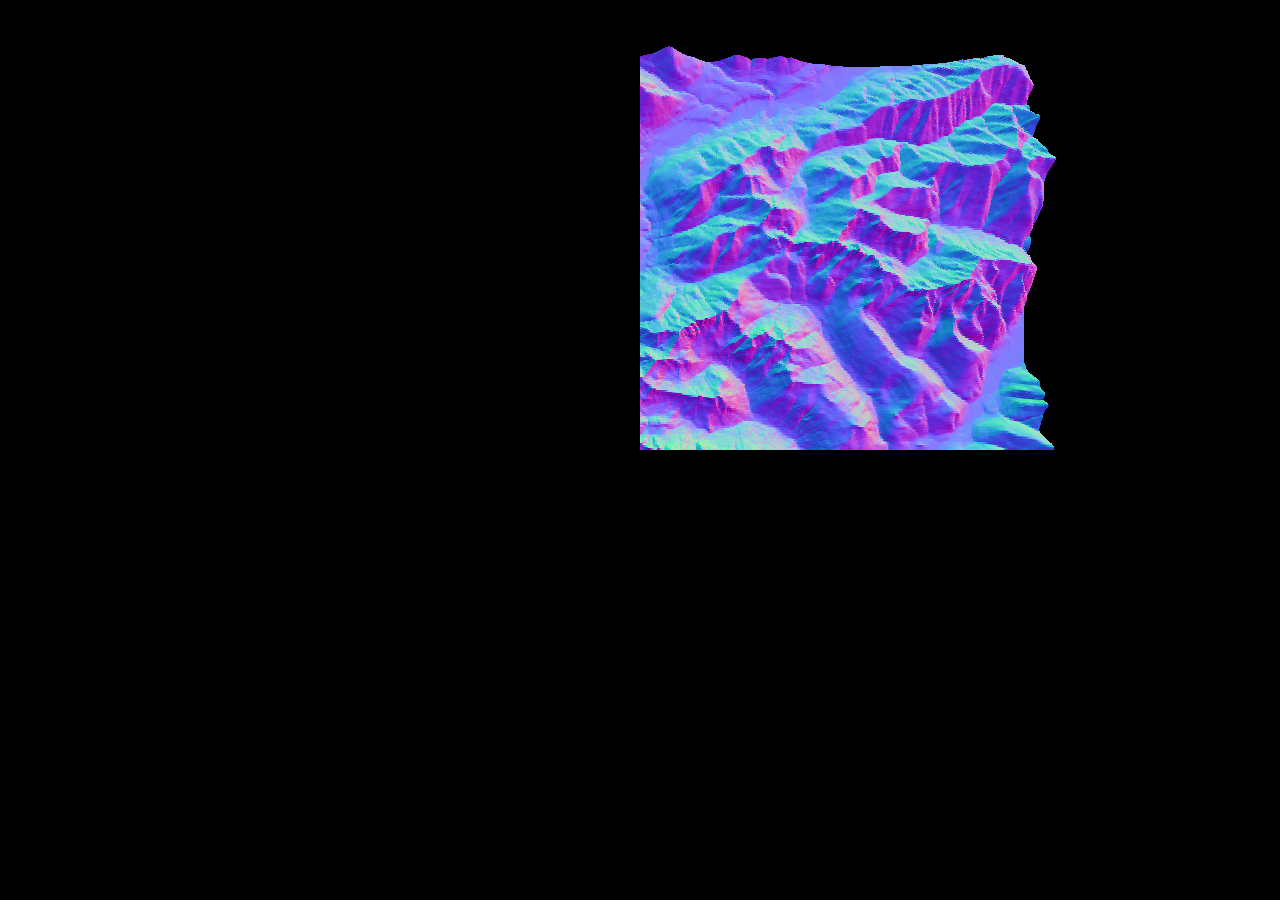
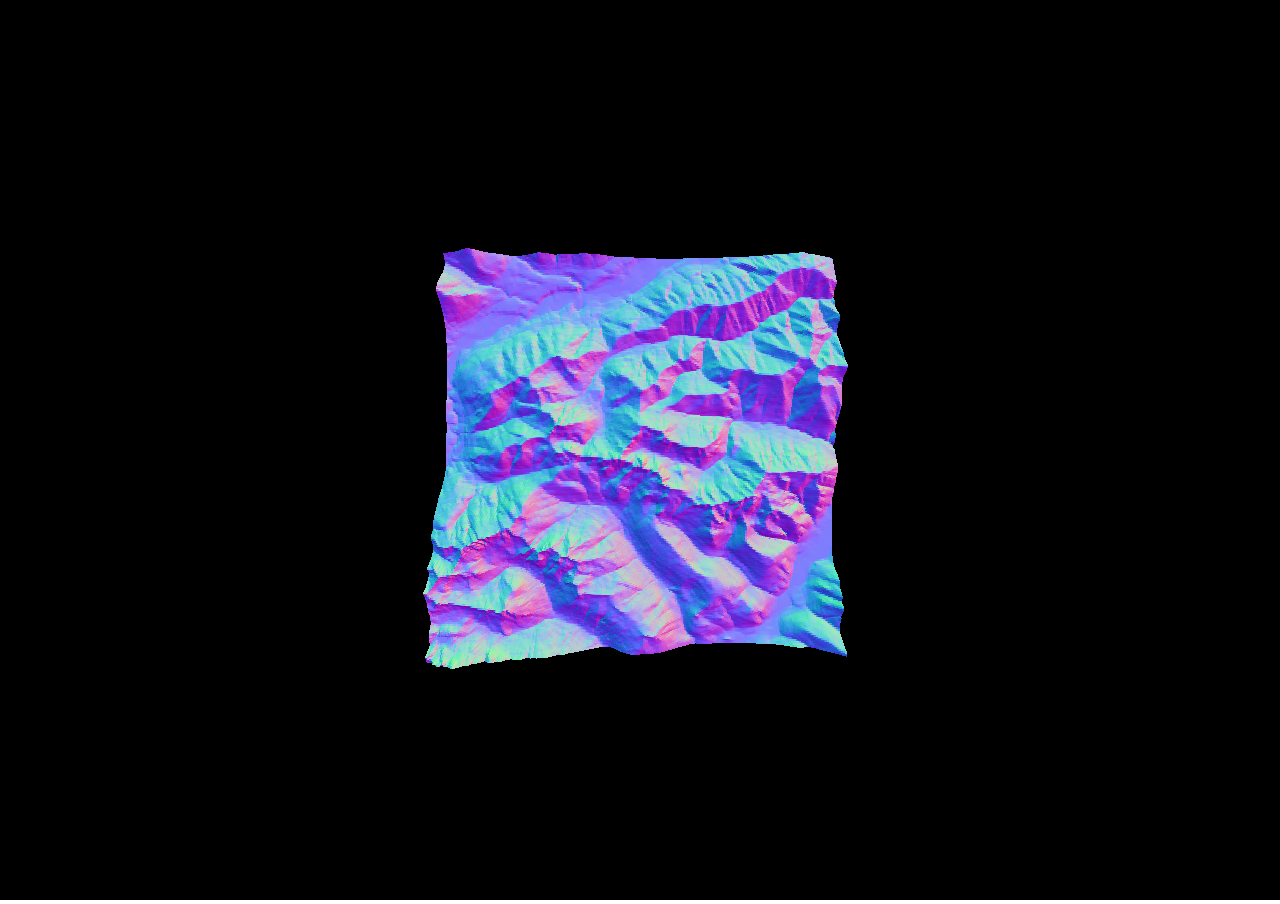
